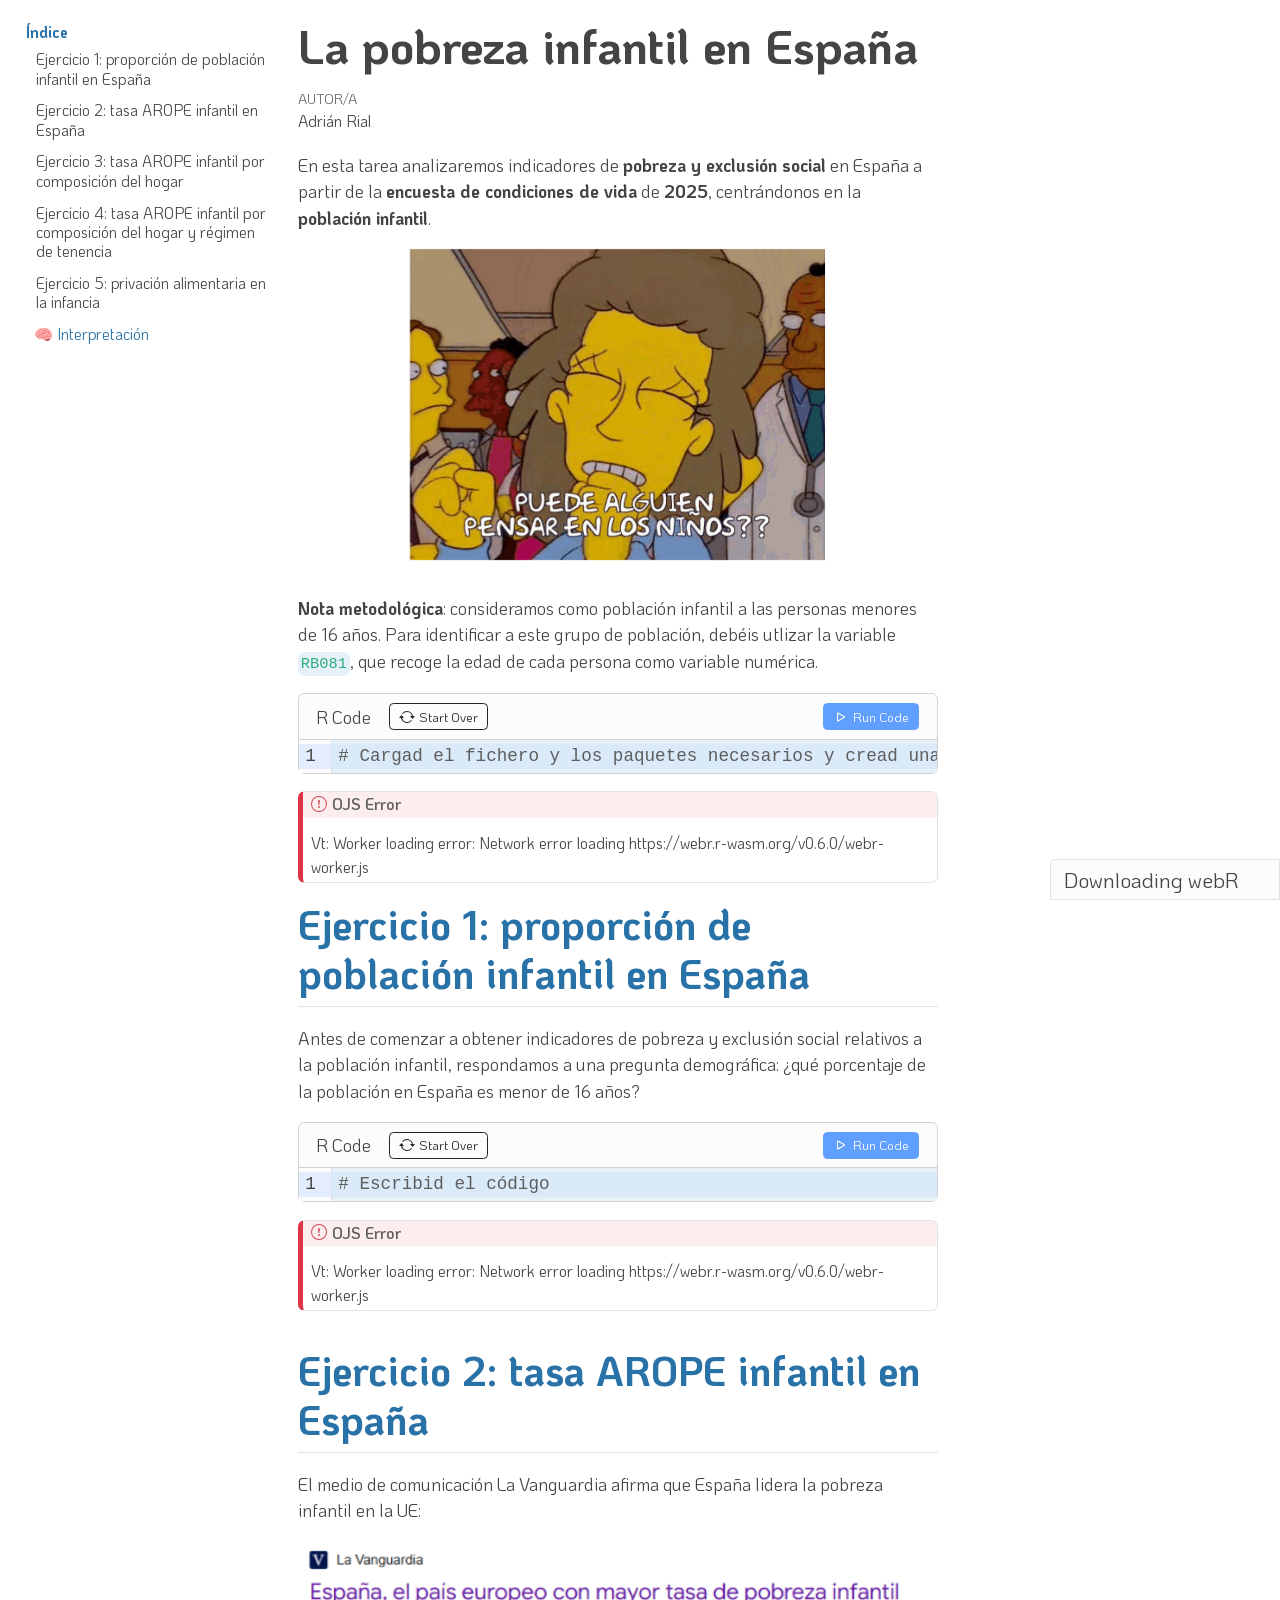
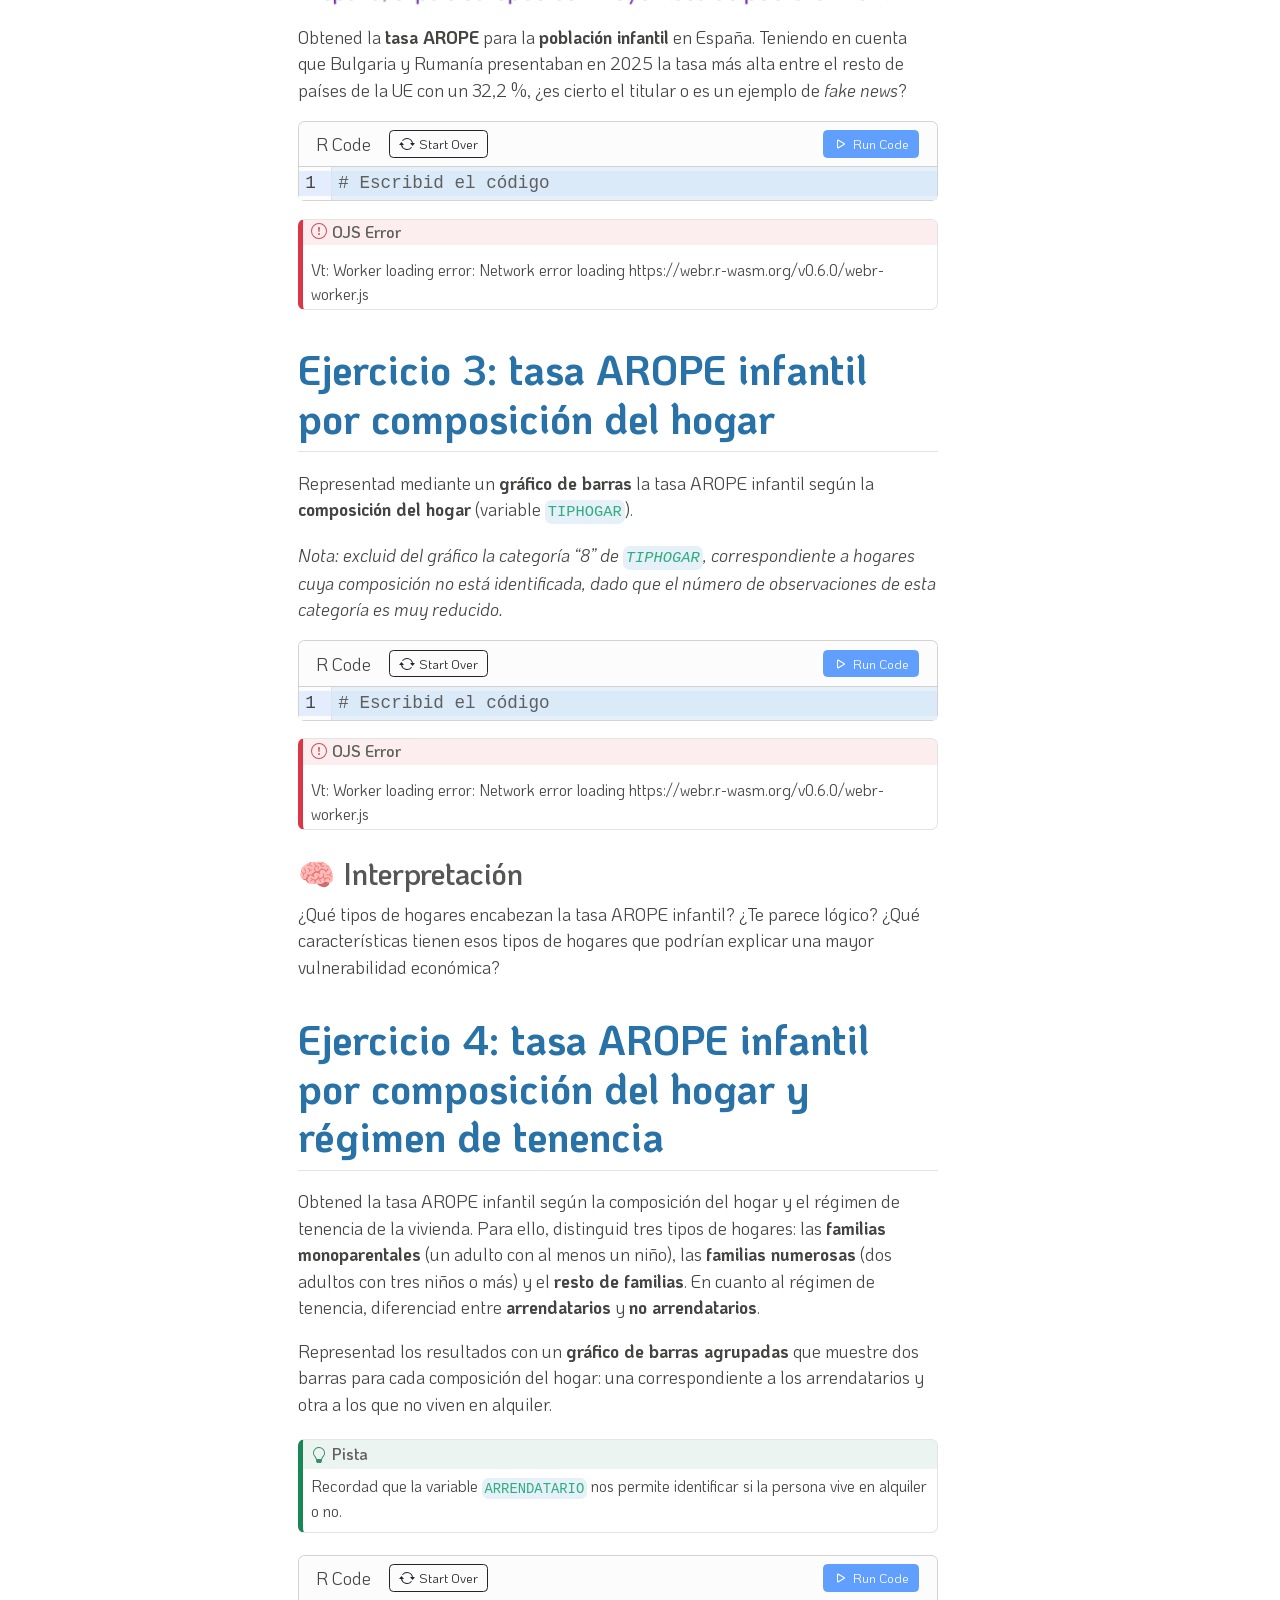
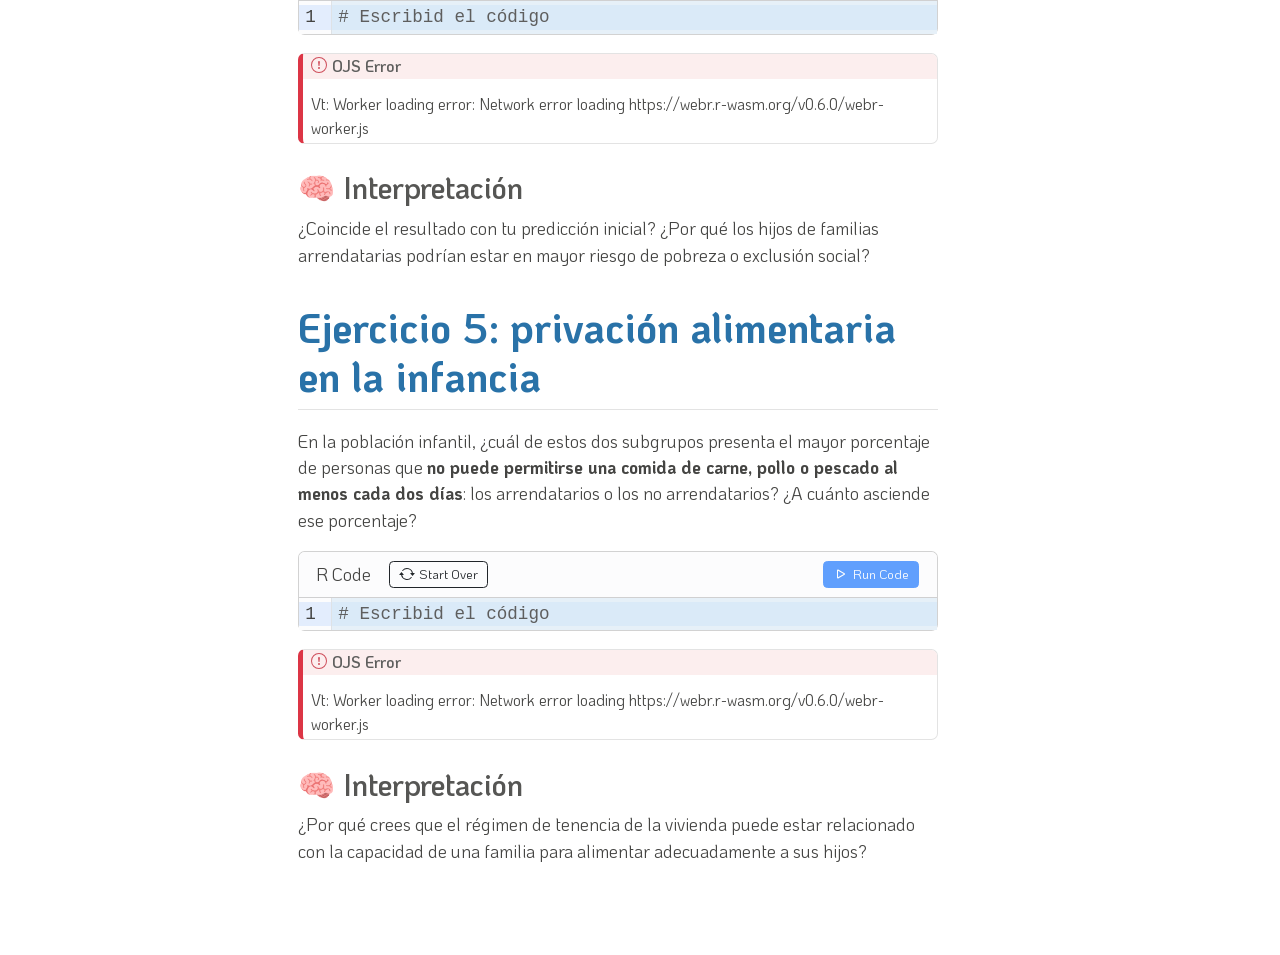
==== pobreza-infantil.html @ ca2f6d18 "Add files via upload" ====
<!DOCTYPE html>
<html xmlns="http://www.w3.org/1999/xhtml" lang="es" xml:lang="es"><head>

<meta charset="utf-8">
<meta name="generator" content="quarto-1.11.9">

<meta name="viewport" content="width=device-width, initial-scale=1.0, user-scalable=yes">

<meta name="author" content="Adrián Rial">

<title>La pobreza infantil en España</title>
<style>

span.smallcaps{font-variant: small-caps;}
div.columns{display: flex; gap: 1.5em;}
div.column{flex: auto;}
@media screen {
div.columns{gap: min(4vw, 1.5em);}
div.column{overflow-x: auto;}
}
div.hanging-indent{margin-left: 1.5em; text-indent: -1.5em;}
ul.task-list{list-style: none;}
ul.task-list li input[type="checkbox"] {
width: 0.8em;
margin: 0 0.8em 0.2em -1em;  vertical-align: middle;
}
</style>


<script>/*!
 * clipboard.js v2.0.11
 * https://clipboardjs.com/
 *
 * Licensed MIT © Zeno Rocha
 */
!function(t,e){"object"==typeof exports&&"object"==typeof module?module.exports=e():"function"==typeof define&&define.amd?define([],e):"object"==typeof exports?exports.ClipboardJS=e():t.ClipboardJS=e()}(this,function(){return n={686:function(t,e,n){"use strict";n.d(e,{default:function(){return b}});var e=n(279),i=n.n(e),e=n(370),u=n.n(e),e=n(817),r=n.n(e);function c(t){try{return document.execCommand(t)}catch(t){return}}var a=function(t){t=r()(t);return c("cut"),t};function o(t,e){var n,o,t=(n=t,o="rtl"===document.documentElement.getAttribute("dir"),(t=document.createElement("textarea")).style.fontSize="12pt",t.style.border="0",t.style.padding="0",t.style.margin="0",t.style.position="absolute",t.style[o?"right":"left"]="-9999px",o=window.pageYOffset||document.documentElement.scrollTop,t.style.top="".concat(o,"px"),t.setAttribute("readonly",""),t.value=n,t);return e.container.appendChild(t),e=r()(t),c("copy"),t.remove(),e}var f=function(t){var e=1<arguments.length&&void 0!==arguments[1]?arguments[1]:{container:document.body},n="";return"string"==typeof t?n=o(t,e):t instanceof HTMLInputElement&&!["text","search","url","tel","password"].includes(null==t?void 0:t.type)?n=o(t.value,e):(n=r()(t),c("copy")),n};function l(t){return(l="function"==typeof Symbol&&"symbol"==typeof Symbol.iterator?function(t){return typeof t}:function(t){return t&&"function"==typeof Symbol&&t.constructor===Symbol&&t!==Symbol.prototype?"symbol":typeof t})(t)}var s=function(){var t=0<arguments.length&&void 0!==arguments[0]?arguments[0]:{},e=t.action,n=void 0===e?"copy":e,o=t.container,e=t.target,t=t.text;if("copy"!==n&&"cut"!==n)throw new Error('Invalid "action" value, use either "copy" or "cut"');if(void 0!==e){if(!e||"object"!==l(e)||1!==e.nodeType)throw new Error('Invalid "target" value, use a valid Element');if("copy"===n&&e.hasAttribute("disabled"))throw new Error('Invalid "target" attribute. Please use "readonly" instead of "disabled" attribute');if("cut"===n&&(e.hasAttribute("readonly")||e.hasAttribute("disabled")))throw new Error('Invalid "target" attribute. You can\'t cut text from elements with "readonly" or "disabled" attributes')}return t?f(t,{container:o}):e?"cut"===n?a(e):f(e,{container:o}):void 0};function p(t){return(p="function"==typeof Symbol&&"symbol"==typeof Symbol.iterator?function(t){return typeof t}:function(t){return t&&"function"==typeof Symbol&&t.constructor===Symbol&&t!==Symbol.prototype?"symbol":typeof t})(t)}function d(t,e){for(var n=0;n<e.length;n++){var o=e[n];o.enumerable=o.enumerable||!1,o.configurable=!0,"value"in o&&(o.writable=!0),Object.defineProperty(t,o.key,o)}}function y(t,e){return(y=Object.setPrototypeOf||function(t,e){return t.__proto__=e,t})(t,e)}function h(n){var o=function(){if("undefined"==typeof Reflect||!Reflect.construct)return!1;if(Reflect.construct.sham)return!1;if("function"==typeof Proxy)return!0;try{return Date.prototype.toString.call(Reflect.construct(Date,[],function(){})),!0}catch(t){return!1}}();return function(){var t,e=v(n);return t=o?(t=v(this).constructor,Reflect.construct(e,arguments,t)):e.apply(this,arguments),e=this,!(t=t)||"object"!==p(t)&&"function"!=typeof t?function(t){if(void 0!==t)return t;throw new ReferenceError("this hasn't been initialised - super() hasn't been called")}(e):t}}function v(t){return(v=Object.setPrototypeOf?Object.getPrototypeOf:function(t){return t.__proto__||Object.getPrototypeOf(t)})(t)}function m(t,e){t="data-clipboard-".concat(t);if(e.hasAttribute(t))return e.getAttribute(t)}var b=function(){!function(t,e){if("function"!=typeof e&&null!==e)throw new TypeError("Super expression must either be null or a function");t.prototype=Object.create(e&&e.prototype,{constructor:{value:t,writable:!0,configurable:!0}}),e&&y(t,e)}(r,i());var t,e,n,o=h(r);function r(t,e){var n;return function(t){if(!(t instanceof r))throw new TypeError("Cannot call a class as a function")}(this),(n=o.call(this)).resolveOptions(e),n.listenClick(t),n}return t=r,n=[{key:"copy",value:function(t){var e=1<arguments.length&&void 0!==arguments[1]?arguments[1]:{container:document.body};return f(t,e)}},{key:"cut",value:function(t){return a(t)}},{key:"isSupported",value:function(){var t=0<arguments.length&&void 0!==arguments[0]?arguments[0]:["copy","cut"],t="string"==typeof t?[t]:t,e=!!document.queryCommandSupported;return t.forEach(function(t){e=e&&!!document.queryCommandSupported(t)}),e}}],(e=[{key:"resolveOptions",value:function(){var t=0<arguments.length&&void 0!==arguments[0]?arguments[0]:{};this.action="function"==typeof t.action?t.action:this.defaultAction,this.target="function"==typeof t.target?t.target:this.defaultTarget,this.text="function"==typeof t.text?t.text:this.defaultText,this.container="object"===p(t.container)?t.container:document.body}},{key:"listenClick",value:function(t){var e=this;this.listener=u()(t,"click",function(t){return e.onClick(t)})}},{key:"onClick",value:function(t){var e=t.delegateTarget||t.currentTarget,n=this.action(e)||"copy",t=s({action:n,container:this.container,target:this.target(e),text:this.text(e)});this.emit(t?"success":"error",{action:n,text:t,trigger:e,clearSelection:function(){e&&e.focus(),window.getSelection().removeAllRanges()}})}},{key:"defaultAction",value:function(t){return m("action",t)}},{key:"defaultTarget",value:function(t){t=m("target",t);if(t)return document.querySelector(t)}},{key:"defaultText",value:function(t){return m("text",t)}},{key:"destroy",value:function(){this.listener.destroy()}}])&&d(t.prototype,e),n&&d(t,n),r}()},828:function(t){var e;"undefined"==typeof Element||Element.prototype.matches||((e=Element.prototype).matches=e.matchesSelector||e.mozMatchesSelector||e.msMatchesSelector||e.oMatchesSelector||e.webkitMatchesSelector),t.exports=function(t,e){for(;t&&9!==t.nodeType;){if("function"==typeof t.matches&&t.matches(e))return t;t=t.parentNode}}},438:function(t,e,n){var u=n(828);function i(t,e,n,o,r){var i=function(e,n,t,o){return function(t){t.delegateTarget=u(t.target,n),t.delegateTarget&&o.call(e,t)}}.apply(this,arguments);return t.addEventListener(n,i,r),{destroy:function(){t.removeEventListener(n,i,r)}}}t.exports=function(t,e,n,o,r){return"function"==typeof t.addEventListener?i.apply(null,arguments):"function"==typeof n?i.bind(null,document).apply(null,arguments):("string"==typeof t&&(t=document.querySelectorAll(t)),Array.prototype.map.call(t,function(t){return i(t,e,n,o,r)}))}},879:function(t,n){n.node=function(t){return void 0!==t&&t instanceof HTMLElement&&1===t.nodeType},n.nodeList=function(t){var e=Object.prototype.toString.call(t);return void 0!==t&&("[object NodeList]"===e||"[object HTMLCollection]"===e)&&"length"in t&&(0===t.length||n.node(t[0]))},n.string=function(t){return"string"==typeof t||t instanceof String},n.fn=function(t){return"[object Function]"===Object.prototype.toString.call(t)}},370:function(t,e,n){var f=n(879),l=n(438);t.exports=function(t,e,n){if(!t&&!e&&!n)throw new Error("Missing required arguments");if(!f.string(e))throw new TypeError("Second argument must be a String");if(!f.fn(n))throw new TypeError("Third argument must be a Function");if(f.node(t))return c=e,a=n,(u=t).addEventListener(c,a),{destroy:function(){u.removeEventListener(c,a)}};if(f.nodeList(t))return o=t,r=e,i=n,Array.prototype.forEach.call(o,function(t){t.addEventListener(r,i)}),{destroy:function(){Array.prototype.forEach.call(o,function(t){t.removeEventListener(r,i)})}};if(f.string(t))return t=t,e=e,n=n,l(document.body,t,e,n);throw new TypeError("First argument must be a String, HTMLElement, HTMLCollection, or NodeList");var o,r,i,u,c,a}},817:function(t){t.exports=function(t){var e,n="SELECT"===t.nodeName?(t.focus(),t.value):"INPUT"===t.nodeName||"TEXTAREA"===t.nodeName?((e=t.hasAttribute("readonly"))||t.setAttribute("readonly",""),t.select(),t.setSelectionRange(0,t.value.length),e||t.removeAttribute("readonly"),t.value):(t.hasAttribute("contenteditable")&&t.focus(),n=window.getSelection(),(e=document.createRange()).selectNodeContents(t),n.removeAllRanges(),n.addRange(e),n.toString());return n}},279:function(t){function e(){}e.prototype={on:function(t,e,n){var o=this.e||(this.e={});return(o[t]||(o[t]=[])).push({fn:e,ctx:n}),this},once:function(t,e,n){var o=this;function r(){o.off(t,r),e.apply(n,arguments)}return r._=e,this.on(t,r,n)},emit:function(t){for(var e=[].slice.call(arguments,1),n=((this.e||(this.e={}))[t]||[]).slice(),o=0,r=n.length;o<r;o++)n[o].fn.apply(n[o].ctx,e);return this},off:function(t,e){var n=this.e||(this.e={}),o=n[t],r=[];if(o&&e)for(var i=0,u=o.length;i<u;i++)o[i].fn!==e&&o[i].fn._!==e&&r.push(o[i]);return r.length?n[t]=r:delete n[t],this}},t.exports=e,t.exports.TinyEmitter=e}},r={},o.n=function(t){var e=t&&t.__esModule?function(){return t.default}:function(){return t};return o.d(e,{a:e}),e},o.d=function(t,e){for(var n in e)o.o(e,n)&&!o.o(t,n)&&Object.defineProperty(t,n,{enumerable:!0,get:e[n]})},o.o=function(t,e){return Object.prototype.hasOwnProperty.call(t,e)},o(686).default;function o(t){if(r[t])return r[t].exports;var e=r[t]={exports:{}};return n[t](e,e.exports,o),e.exports}var n,r});</script>
<script src="[data-uri]" type="module"></script>
<script src="[data-uri]" type="module"></script>
<script src="[data-uri]" type="module"></script>
<script>/**
 * @popperjs/core v2.11.7 - MIT License
 */

!function(e,t){"object"==typeof exports&&"undefined"!=typeof module?t(exports):"function"==typeof define&&define.amd?define(["exports"],t):t((e="undefined"!=typeof globalThis?globalThis:e||self).Popper={})}(this,(function(e){"use strict";function t(e){if(null==e)return window;if("[object Window]"!==e.toString()){var t=e.ownerDocument;return t&&t.defaultView||window}return e}function n(e){return e instanceof t(e).Element||e instanceof Element}function r(e){return e instanceof t(e).HTMLElement||e instanceof HTMLElement}function o(e){return"undefined"!=typeof ShadowRoot&&(e instanceof t(e).ShadowRoot||e instanceof ShadowRoot)}var i=Math.max,a=Math.min,s=Math.round;function f(){var e=navigator.userAgentData;return null!=e&&e.brands&&Array.isArray(e.brands)?e.brands.map((function(e){return e.brand+"/"+e.version})).join(" "):navigator.userAgent}function c(){return!/^((?!chrome|android).)*safari/i.test(f())}function p(e,o,i){void 0===o&&(o=!1),void 0===i&&(i=!1);var a=e.getBoundingClientRect(),f=1,p=1;o&&r(e)&&(f=e.offsetWidth>0&&s(a.width)/e.offsetWidth||1,p=e.offsetHeight>0&&s(a.height)/e.offsetHeight||1);var u=(n(e)?t(e):window).visualViewport,l=!c()&&i,d=(a.left+(l&&u?u.offsetLeft:0))/f,h=(a.top+(l&&u?u.offsetTop:0))/p,m=a.width/f,v=a.height/p;return{width:m,height:v,top:h,right:d+m,bottom:h+v,left:d,x:d,y:h}}function u(e){var n=t(e);return{scrollLeft:n.pageXOffset,scrollTop:n.pageYOffset}}function l(e){return e?(e.nodeName||"").toLowerCase():null}function d(e){return((n(e)?e.ownerDocument:e.document)||window.document).documentElement}function h(e){return p(d(e)).left+u(e).scrollLeft}function m(e){return t(e).getComputedStyle(e)}function v(e){var t=m(e),n=t.overflow,r=t.overflowX,o=t.overflowY;return/auto|scroll|overlay|hidden/.test(n+o+r)}function y(e,n,o){void 0===o&&(o=!1);var i,a,f=r(n),c=r(n)&&function(e){var t=e.getBoundingClientRect(),n=s(t.width)/e.offsetWidth||1,r=s(t.height)/e.offsetHeight||1;return 1!==n||1!==r}(n),m=d(n),y=p(e,c,o),g={scrollLeft:0,scrollTop:0},b={x:0,y:0};return(f||!f&&!o)&&(("body"!==l(n)||v(m))&&(g=(i=n)!==t(i)&&r(i)?{scrollLeft:(a=i).scrollLeft,scrollTop:a.scrollTop}:u(i)),r(n)?((b=p(n,!0)).x+=n.clientLeft,b.y+=n.clientTop):m&&(b.x=h(m))),{x:y.left+g.scrollLeft-b.x,y:y.top+g.scrollTop-b.y,width:y.width,height:y.height}}function g(e){var t=p(e),n=e.offsetWidth,r=e.offsetHeight;return Math.abs(t.width-n)<=1&&(n=t.width),Math.abs(t.height-r)<=1&&(r=t.height),{x:e.offsetLeft,y:e.offsetTop,width:n,height:r}}function b(e){return"html"===l(e)?e:e.assignedSlot||e.parentNode||(o(e)?e.host:null)||d(e)}function x(e){return["html","body","#document"].indexOf(l(e))>=0?e.ownerDocument.body:r(e)&&v(e)?e:x(b(e))}function w(e,n){var r;void 0===n&&(n=[]);var o=x(e),i=o===(null==(r=e.ownerDocument)?void 0:r.body),a=t(o),s=i?[a].concat(a.visualViewport||[],v(o)?o:[]):o,f=n.concat(s);return i?f:f.concat(w(b(s)))}function O(e){return["table","td","th"].indexOf(l(e))>=0}function j(e){return r(e)&&"fixed"!==m(e).position?e.offsetParent:null}function E(e){for(var n=t(e),i=j(e);i&&O(i)&&"static"===m(i).position;)i=j(i);return i&&("html"===l(i)||"body"===l(i)&&"static"===m(i).position)?n:i||function(e){var t=/firefox/i.test(f());if(/Trident/i.test(f())&&r(e)&&"fixed"===m(e).position)return null;var n=b(e);for(o(n)&&(n=n.host);r(n)&&["html","body"].indexOf(l(n))<0;){var i=m(n);if("none"!==i.transform||"none"!==i.perspective||"paint"===i.contain||-1!==["transform","perspective"].indexOf(i.willChange)||t&&"filter"===i.willChange||t&&i.filter&&"none"!==i.filter)return n;n=n.parentNode}return null}(e)||n}var D="top",A="bottom",L="right",P="left",M="auto",k=[D,A,L,P],W="start",B="end",H="viewport",T="popper",R=k.reduce((function(e,t){return e.concat([t+"-"+W,t+"-"+B])}),[]),S=[].concat(k,[M]).reduce((function(e,t){return e.concat([t,t+"-"+W,t+"-"+B])}),[]),V=["beforeRead","read","afterRead","beforeMain","main","afterMain","beforeWrite","write","afterWrite"];function q(e){var t=new Map,n=new Set,r=[];function o(e){n.add(e.name),[].concat(e.requires||[],e.requiresIfExists||[]).forEach((function(e){if(!n.has(e)){var r=t.get(e);r&&o(r)}})),r.push(e)}return e.forEach((function(e){t.set(e.name,e)})),e.forEach((function(e){n.has(e.name)||o(e)})),r}function C(e){return e.split("-")[0]}function N(e,t){var n=t.getRootNode&&t.getRootNode();if(e.contains(t))return!0;if(n&&o(n)){var r=t;do{if(r&&e.isSameNode(r))return!0;r=r.parentNode||r.host}while(r)}return!1}function I(e){return Object.assign({},e,{left:e.x,top:e.y,right:e.x+e.width,bottom:e.y+e.height})}function _(e,r,o){return r===H?I(function(e,n){var r=t(e),o=d(e),i=r.visualViewport,a=o.clientWidth,s=o.clientHeight,f=0,p=0;if(i){a=i.width,s=i.height;var u=c();(u||!u&&"fixed"===n)&&(f=i.offsetLeft,p=i.offsetTop)}return{width:a,height:s,x:f+h(e),y:p}}(e,o)):n(r)?function(e,t){var n=p(e,!1,"fixed"===t);return n.top=n.top+e.clientTop,n.left=n.left+e.clientLeft,n.bottom=n.top+e.clientHeight,n.right=n.left+e.clientWidth,n.width=e.clientWidth,n.height=e.clientHeight,n.x=n.left,n.y=n.top,n}(r,o):I(function(e){var t,n=d(e),r=u(e),o=null==(t=e.ownerDocument)?void 0:t.body,a=i(n.scrollWidth,n.clientWidth,o?o.scrollWidth:0,o?o.clientWidth:0),s=i(n.scrollHeight,n.clientHeight,o?o.scrollHeight:0,o?o.clientHeight:0),f=-r.scrollLeft+h(e),c=-r.scrollTop;return"rtl"===m(o||n).direction&&(f+=i(n.clientWidth,o?o.clientWidth:0)-a),{width:a,height:s,x:f,y:c}}(d(e)))}function F(e,t,o,s){var f="clippingParents"===t?function(e){var t=w(b(e)),o=["absolute","fixed"].indexOf(m(e).position)>=0&&r(e)?E(e):e;return n(o)?t.filter((function(e){return n(e)&&N(e,o)&&"body"!==l(e)})):[]}(e):[].concat(t),c=[].concat(f,[o]),p=c[0],u=c.reduce((function(t,n){var r=_(e,n,s);return t.top=i(r.top,t.top),t.right=a(r.right,t.right),t.bottom=a(r.bottom,t.bottom),t.left=i(r.left,t.left),t}),_(e,p,s));return u.width=u.right-u.left,u.height=u.bottom-u.top,u.x=u.left,u.y=u.top,u}function U(e){return e.split("-")[1]}function z(e){return["top","bottom"].indexOf(e)>=0?"x":"y"}function X(e){var t,n=e.reference,r=e.element,o=e.placement,i=o?C(o):null,a=o?U(o):null,s=n.x+n.width/2-r.width/2,f=n.y+n.height/2-r.height/2;switch(i){case D:t={x:s,y:n.y-r.height};break;case A:t={x:s,y:n.y+n.height};break;case L:t={x:n.x+n.width,y:f};break;case P:t={x:n.x-r.width,y:f};break;default:t={x:n.x,y:n.y}}var c=i?z(i):null;if(null!=c){var p="y"===c?"height":"width";switch(a){case W:t[c]=t[c]-(n[p]/2-r[p]/2);break;case B:t[c]=t[c]+(n[p]/2-r[p]/2)}}return t}function Y(e){return Object.assign({},{top:0,right:0,bottom:0,left:0},e)}function G(e,t){return t.reduce((function(t,n){return t[n]=e,t}),{})}function J(e,t){void 0===t&&(t={});var r=t,o=r.placement,i=void 0===o?e.placement:o,a=r.strategy,s=void 0===a?e.strategy:a,f=r.boundary,c=void 0===f?"clippingParents":f,u=r.rootBoundary,l=void 0===u?H:u,h=r.elementContext,m=void 0===h?T:h,v=r.altBoundary,y=void 0!==v&&v,g=r.padding,b=void 0===g?0:g,x=Y("number"!=typeof b?b:G(b,k)),w=m===T?"reference":T,O=e.rects.popper,j=e.elements[y?w:m],E=F(n(j)?j:j.contextElement||d(e.elements.popper),c,l,s),P=p(e.elements.reference),M=X({reference:P,element:O,strategy:"absolute",placement:i}),W=I(Object.assign({},O,M)),B=m===T?W:P,R={top:E.top-B.top+x.top,bottom:B.bottom-E.bottom+x.bottom,left:E.left-B.left+x.left,right:B.right-E.right+x.right},S=e.modifiersData.offset;if(m===T&&S){var V=S[i];Object.keys(R).forEach((function(e){var t=[L,A].indexOf(e)>=0?1:-1,n=[D,A].indexOf(e)>=0?"y":"x";R[e]+=V[n]*t}))}return R}var K={placement:"bottom",modifiers:[],strategy:"absolute"};function Q(){for(var e=arguments.length,t=new Array(e),n=0;n<e;n++)t[n]=arguments[n];return!t.some((function(e){return!(e&&"function"==typeof e.getBoundingClientRect)}))}function Z(e){void 0===e&&(e={});var t=e,r=t.defaultModifiers,o=void 0===r?[]:r,i=t.defaultOptions,a=void 0===i?K:i;return function(e,t,r){void 0===r&&(r=a);var i,s,f={placement:"bottom",orderedModifiers:[],options:Object.assign({},K,a),modifiersData:{},elements:{reference:e,popper:t},attributes:{},styles:{}},c=[],p=!1,u={state:f,setOptions:function(r){var i="function"==typeof r?r(f.options):r;l(),f.options=Object.assign({},a,f.options,i),f.scrollParents={reference:n(e)?w(e):e.contextElement?w(e.contextElement):[],popper:w(t)};var s,p,d=function(e){var t=q(e);return V.reduce((function(e,n){return e.concat(t.filter((function(e){return e.phase===n})))}),[])}((s=[].concat(o,f.options.modifiers),p=s.reduce((function(e,t){var n=e[t.name];return e[t.name]=n?Object.assign({},n,t,{options:Object.assign({},n.options,t.options),data:Object.assign({},n.data,t.data)}):t,e}),{}),Object.keys(p).map((function(e){return p[e]}))));return f.orderedModifiers=d.filter((function(e){return e.enabled})),f.orderedModifiers.forEach((function(e){var t=e.name,n=e.options,r=void 0===n?{}:n,o=e.effect;if("function"==typeof o){var i=o({state:f,name:t,instance:u,options:r}),a=function(){};c.push(i||a)}})),u.update()},forceUpdate:function(){if(!p){var e=f.elements,t=e.reference,n=e.popper;if(Q(t,n)){f.rects={reference:y(t,E(n),"fixed"===f.options.strategy),popper:g(n)},f.reset=!1,f.placement=f.options.placement,f.orderedModifiers.forEach((function(e){return f.modifiersData[e.name]=Object.assign({},e.data)}));for(var r=0;r<f.orderedModifiers.length;r++)if(!0!==f.reset){var o=f.orderedModifiers[r],i=o.fn,a=o.options,s=void 0===a?{}:a,c=o.name;"function"==typeof i&&(f=i({state:f,options:s,name:c,instance:u})||f)}else f.reset=!1,r=-1}}},update:(i=function(){return new Promise((function(e){u.forceUpdate(),e(f)}))},function(){return s||(s=new Promise((function(e){Promise.resolve().then((function(){s=void 0,e(i())}))}))),s}),destroy:function(){l(),p=!0}};if(!Q(e,t))return u;function l(){c.forEach((function(e){return e()})),c=[]}return u.setOptions(r).then((function(e){!p&&r.onFirstUpdate&&r.onFirstUpdate(e)})),u}}var $={passive:!0};var ee={name:"eventListeners",enabled:!0,phase:"write",fn:function(){},effect:function(e){var n=e.state,r=e.instance,o=e.options,i=o.scroll,a=void 0===i||i,s=o.resize,f=void 0===s||s,c=t(n.elements.popper),p=[].concat(n.scrollParents.reference,n.scrollParents.popper);return a&&p.forEach((function(e){e.addEventListener("scroll",r.update,$)})),f&&c.addEventListener("resize",r.update,$),function(){a&&p.forEach((function(e){e.removeEventListener("scroll",r.update,$)})),f&&c.removeEventListener("resize",r.update,$)}},data:{}};var te={name:"popperOffsets",enabled:!0,phase:"read",fn:function(e){var t=e.state,n=e.name;t.modifiersData[n]=X({reference:t.rects.reference,element:t.rects.popper,strategy:"absolute",placement:t.placement})},data:{}},ne={top:"auto",right:"auto",bottom:"auto",left:"auto"};function re(e){var n,r=e.popper,o=e.popperRect,i=e.placement,a=e.variation,f=e.offsets,c=e.position,p=e.gpuAcceleration,u=e.adaptive,l=e.roundOffsets,h=e.isFixed,v=f.x,y=void 0===v?0:v,g=f.y,b=void 0===g?0:g,x="function"==typeof l?l({x:y,y:b}):{x:y,y:b};y=x.x,b=x.y;var w=f.hasOwnProperty("x"),O=f.hasOwnProperty("y"),j=P,M=D,k=window;if(u){var W=E(r),H="clientHeight",T="clientWidth";if(W===t(r)&&"static"!==m(W=d(r)).position&&"absolute"===c&&(H="scrollHeight",T="scrollWidth"),W=W,i===D||(i===P||i===L)&&a===B)M=A,b-=(h&&W===k&&k.visualViewport?k.visualViewport.height:W[H])-o.height,b*=p?1:-1;if(i===P||(i===D||i===A)&&a===B)j=L,y-=(h&&W===k&&k.visualViewport?k.visualViewport.width:W[T])-o.width,y*=p?1:-1}var R,S=Object.assign({position:c},u&&ne),V=!0===l?function(e,t){var n=e.x,r=e.y,o=t.devicePixelRatio||1;return{x:s(n*o)/o||0,y:s(r*o)/o||0}}({x:y,y:b},t(r)):{x:y,y:b};return y=V.x,b=V.y,p?Object.assign({},S,((R={})[M]=O?"0":"",R[j]=w?"0":"",R.transform=(k.devicePixelRatio||1)<=1?"translate("+y+"px, "+b+"px)":"translate3d("+y+"px, "+b+"px, 0)",R)):Object.assign({},S,((n={})[M]=O?b+"px":"",n[j]=w?y+"px":"",n.transform="",n))}var oe={name:"computeStyles",enabled:!0,phase:"beforeWrite",fn:function(e){var t=e.state,n=e.options,r=n.gpuAcceleration,o=void 0===r||r,i=n.adaptive,a=void 0===i||i,s=n.roundOffsets,f=void 0===s||s,c={placement:C(t.placement),variation:U(t.placement),popper:t.elements.popper,popperRect:t.rects.popper,gpuAcceleration:o,isFixed:"fixed"===t.options.strategy};null!=t.modifiersData.popperOffsets&&(t.styles.popper=Object.assign({},t.styles.popper,re(Object.assign({},c,{offsets:t.modifiersData.popperOffsets,position:t.options.strategy,adaptive:a,roundOffsets:f})))),null!=t.modifiersData.arrow&&(t.styles.arrow=Object.assign({},t.styles.arrow,re(Object.assign({},c,{offsets:t.modifiersData.arrow,position:"absolute",adaptive:!1,roundOffsets:f})))),t.attributes.popper=Object.assign({},t.attributes.popper,{"data-popper-placement":t.placement})},data:{}};var ie={name:"applyStyles",enabled:!0,phase:"write",fn:function(e){var t=e.state;Object.keys(t.elements).forEach((function(e){var n=t.styles[e]||{},o=t.attributes[e]||{},i=t.elements[e];r(i)&&l(i)&&(Object.assign(i.style,n),Object.keys(o).forEach((function(e){var t=o[e];!1===t?i.removeAttribute(e):i.setAttribute(e,!0===t?"":t)})))}))},effect:function(e){var t=e.state,n={popper:{position:t.options.strategy,left:"0",top:"0",margin:"0"},arrow:{position:"absolute"},reference:{}};return Object.assign(t.elements.popper.style,n.popper),t.styles=n,t.elements.arrow&&Object.assign(t.elements.arrow.style,n.arrow),function(){Object.keys(t.elements).forEach((function(e){var o=t.elements[e],i=t.attributes[e]||{},a=Object.keys(t.styles.hasOwnProperty(e)?t.styles[e]:n[e]).reduce((function(e,t){return e[t]="",e}),{});r(o)&&l(o)&&(Object.assign(o.style,a),Object.keys(i).forEach((function(e){o.removeAttribute(e)})))}))}},requires:["computeStyles"]};var ae={name:"offset",enabled:!0,phase:"main",requires:["popperOffsets"],fn:function(e){var t=e.state,n=e.options,r=e.name,o=n.offset,i=void 0===o?[0,0]:o,a=S.reduce((function(e,n){return e[n]=function(e,t,n){var r=C(e),o=[P,D].indexOf(r)>=0?-1:1,i="function"==typeof n?n(Object.assign({},t,{placement:e})):n,a=i[0],s=i[1];return a=a||0,s=(s||0)*o,[P,L].indexOf(r)>=0?{x:s,y:a}:{x:a,y:s}}(n,t.rects,i),e}),{}),s=a[t.placement],f=s.x,c=s.y;null!=t.modifiersData.popperOffsets&&(t.modifiersData.popperOffsets.x+=f,t.modifiersData.popperOffsets.y+=c),t.modifiersData[r]=a}},se={left:"right",right:"left",bottom:"top",top:"bottom"};function fe(e){return e.replace(/left|right|bottom|top/g,(function(e){return se[e]}))}var ce={start:"end",end:"start"};function pe(e){return e.replace(/start|end/g,(function(e){return ce[e]}))}function ue(e,t){void 0===t&&(t={});var n=t,r=n.placement,o=n.boundary,i=n.rootBoundary,a=n.padding,s=n.flipVariations,f=n.allowedAutoPlacements,c=void 0===f?S:f,p=U(r),u=p?s?R:R.filter((function(e){return U(e)===p})):k,l=u.filter((function(e){return c.indexOf(e)>=0}));0===l.length&&(l=u);var d=l.reduce((function(t,n){return t[n]=J(e,{placement:n,boundary:o,rootBoundary:i,padding:a})[C(n)],t}),{});return Object.keys(d).sort((function(e,t){return d[e]-d[t]}))}var le={name:"flip",enabled:!0,phase:"main",fn:function(e){var t=e.state,n=e.options,r=e.name;if(!t.modifiersData[r]._skip){for(var o=n.mainAxis,i=void 0===o||o,a=n.altAxis,s=void 0===a||a,f=n.fallbackPlacements,c=n.padding,p=n.boundary,u=n.rootBoundary,l=n.altBoundary,d=n.flipVariations,h=void 0===d||d,m=n.allowedAutoPlacements,v=t.options.placement,y=C(v),g=f||(y===v||!h?[fe(v)]:function(e){if(C(e)===M)return[];var t=fe(e);return[pe(e),t,pe(t)]}(v)),b=[v].concat(g).reduce((function(e,n){return e.concat(C(n)===M?ue(t,{placement:n,boundary:p,rootBoundary:u,padding:c,flipVariations:h,allowedAutoPlacements:m}):n)}),[]),x=t.rects.reference,w=t.rects.popper,O=new Map,j=!0,E=b[0],k=0;k<b.length;k++){var B=b[k],H=C(B),T=U(B)===W,R=[D,A].indexOf(H)>=0,S=R?"width":"height",V=J(t,{placement:B,boundary:p,rootBoundary:u,altBoundary:l,padding:c}),q=R?T?L:P:T?A:D;x[S]>w[S]&&(q=fe(q));var N=fe(q),I=[];if(i&&I.push(V[H]<=0),s&&I.push(V[q]<=0,V[N]<=0),I.every((function(e){return e}))){E=B,j=!1;break}O.set(B,I)}if(j)for(var _=function(e){var t=b.find((function(t){var n=O.get(t);if(n)return n.slice(0,e).every((function(e){return e}))}));if(t)return E=t,"break"},F=h?3:1;F>0;F--){if("break"===_(F))break}t.placement!==E&&(t.modifiersData[r]._skip=!0,t.placement=E,t.reset=!0)}},requiresIfExists:["offset"],data:{_skip:!1}};function de(e,t,n){return i(e,a(t,n))}var he={name:"preventOverflow",enabled:!0,phase:"main",fn:function(e){var t=e.state,n=e.options,r=e.name,o=n.mainAxis,s=void 0===o||o,f=n.altAxis,c=void 0!==f&&f,p=n.boundary,u=n.rootBoundary,l=n.altBoundary,d=n.padding,h=n.tether,m=void 0===h||h,v=n.tetherOffset,y=void 0===v?0:v,b=J(t,{boundary:p,rootBoundary:u,padding:d,altBoundary:l}),x=C(t.placement),w=U(t.placement),O=!w,j=z(x),M="x"===j?"y":"x",k=t.modifiersData.popperOffsets,B=t.rects.reference,H=t.rects.popper,T="function"==typeof y?y(Object.assign({},t.rects,{placement:t.placement})):y,R="number"==typeof T?{mainAxis:T,altAxis:T}:Object.assign({mainAxis:0,altAxis:0},T),S=t.modifiersData.offset?t.modifiersData.offset[t.placement]:null,V={x:0,y:0};if(k){if(s){var q,N="y"===j?D:P,I="y"===j?A:L,_="y"===j?"height":"width",F=k[j],X=F+b[N],Y=F-b[I],G=m?-H[_]/2:0,K=w===W?B[_]:H[_],Q=w===W?-H[_]:-B[_],Z=t.elements.arrow,$=m&&Z?g(Z):{width:0,height:0},ee=t.modifiersData["arrow#persistent"]?t.modifiersData["arrow#persistent"].padding:{top:0,right:0,bottom:0,left:0},te=ee[N],ne=ee[I],re=de(0,B[_],$[_]),oe=O?B[_]/2-G-re-te-R.mainAxis:K-re-te-R.mainAxis,ie=O?-B[_]/2+G+re+ne+R.mainAxis:Q+re+ne+R.mainAxis,ae=t.elements.arrow&&E(t.elements.arrow),se=ae?"y"===j?ae.clientTop||0:ae.clientLeft||0:0,fe=null!=(q=null==S?void 0:S[j])?q:0,ce=F+ie-fe,pe=de(m?a(X,F+oe-fe-se):X,F,m?i(Y,ce):Y);k[j]=pe,V[j]=pe-F}if(c){var ue,le="x"===j?D:P,he="x"===j?A:L,me=k[M],ve="y"===M?"height":"width",ye=me+b[le],ge=me-b[he],be=-1!==[D,P].indexOf(x),xe=null!=(ue=null==S?void 0:S[M])?ue:0,we=be?ye:me-B[ve]-H[ve]-xe+R.altAxis,Oe=be?me+B[ve]+H[ve]-xe-R.altAxis:ge,je=m&&be?function(e,t,n){var r=de(e,t,n);return r>n?n:r}(we,me,Oe):de(m?we:ye,me,m?Oe:ge);k[M]=je,V[M]=je-me}t.modifiersData[r]=V}},requiresIfExists:["offset"]};var me={name:"arrow",enabled:!0,phase:"main",fn:function(e){var t,n=e.state,r=e.name,o=e.options,i=n.elements.arrow,a=n.modifiersData.popperOffsets,s=C(n.placement),f=z(s),c=[P,L].indexOf(s)>=0?"height":"width";if(i&&a){var p=function(e,t){return Y("number"!=typeof(e="function"==typeof e?e(Object.assign({},t.rects,{placement:t.placement})):e)?e:G(e,k))}(o.padding,n),u=g(i),l="y"===f?D:P,d="y"===f?A:L,h=n.rects.reference[c]+n.rects.reference[f]-a[f]-n.rects.popper[c],m=a[f]-n.rects.reference[f],v=E(i),y=v?"y"===f?v.clientHeight||0:v.clientWidth||0:0,b=h/2-m/2,x=p[l],w=y-u[c]-p[d],O=y/2-u[c]/2+b,j=de(x,O,w),M=f;n.modifiersData[r]=((t={})[M]=j,t.centerOffset=j-O,t)}},effect:function(e){var t=e.state,n=e.options.element,r=void 0===n?"[data-popper-arrow]":n;null!=r&&("string"!=typeof r||(r=t.elements.popper.querySelector(r)))&&N(t.elements.popper,r)&&(t.elements.arrow=r)},requires:["popperOffsets"],requiresIfExists:["preventOverflow"]};function ve(e,t,n){return void 0===n&&(n={x:0,y:0}),{top:e.top-t.height-n.y,right:e.right-t.width+n.x,bottom:e.bottom-t.height+n.y,left:e.left-t.width-n.x}}function ye(e){return[D,L,A,P].some((function(t){return e[t]>=0}))}var ge={name:"hide",enabled:!0,phase:"main",requiresIfExists:["preventOverflow"],fn:function(e){var t=e.state,n=e.name,r=t.rects.reference,o=t.rects.popper,i=t.modifiersData.preventOverflow,a=J(t,{elementContext:"reference"}),s=J(t,{altBoundary:!0}),f=ve(a,r),c=ve(s,o,i),p=ye(f),u=ye(c);t.modifiersData[n]={referenceClippingOffsets:f,popperEscapeOffsets:c,isReferenceHidden:p,hasPopperEscaped:u},t.attributes.popper=Object.assign({},t.attributes.popper,{"data-popper-reference-hidden":p,"data-popper-escaped":u})}},be=Z({defaultModifiers:[ee,te,oe,ie]}),xe=[ee,te,oe,ie,ae,le,he,me,ge],we=Z({defaultModifiers:xe});e.applyStyles=ie,e.arrow=me,e.computeStyles=oe,e.createPopper=we,e.createPopperLite=be,e.defaultModifiers=xe,e.detectOverflow=J,e.eventListeners=ee,e.flip=le,e.hide=ge,e.offset=ae,e.popperGenerator=Z,e.popperOffsets=te,e.preventOverflow=he,Object.defineProperty(e,"__esModule",{value:!0})}));

</script>
<script>!function(e,t){"object"==typeof exports&&"undefined"!=typeof module?module.exports=t(require("@popperjs/core")):"function"==typeof define&&define.amd?define(["@popperjs/core"],t):(e=e||self).tippy=t(e.Popper)}(this,(function(e){"use strict";var t={passive:!0,capture:!0},n=function(){return document.body};function r(e,t,n){if(Array.isArray(e)){var r=e[t];return null==r?Array.isArray(n)?n[t]:n:r}return e}function o(e,t){var n={}.toString.call(e);return 0===n.indexOf("[object")&&n.indexOf(t+"]")>-1}function i(e,t){return"function"==typeof e?e.apply(void 0,t):e}function a(e,t){return 0===t?e:function(r){clearTimeout(n),n=setTimeout((function(){e(r)}),t)};var n}function s(e,t){var n=Object.assign({},e);return t.forEach((function(e){delete n[e]})),n}function u(e){return[].concat(e)}function c(e,t){-1===e.indexOf(t)&&e.push(t)}function p(e){return e.split("-")[0]}function f(e){return[].slice.call(e)}function l(e){return Object.keys(e).reduce((function(t,n){return void 0!==e[n]&&(t[n]=e[n]),t}),{})}function d(){return document.createElement("div")}function v(e){return["Element","Fragment"].some((function(t){return o(e,t)}))}function m(e){return o(e,"MouseEvent")}function g(e){return!(!e||!e._tippy||e._tippy.reference!==e)}function h(e){return v(e)?[e]:function(e){return o(e,"NodeList")}(e)?f(e):Array.isArray(e)?e:f(document.querySelectorAll(e))}function b(e,t){e.forEach((function(e){e&&(e.style.transitionDuration=t+"ms")}))}function y(e,t){e.forEach((function(e){e&&e.setAttribute("data-state",t)}))}function w(e){var t,n=u(e)[0];return null!=n&&null!=(t=n.ownerDocument)&&t.body?n.ownerDocument:document}function E(e,t,n){var r=t+"EventListener";["transitionend","webkitTransitionEnd"].forEach((function(t){e[r](t,n)}))}function O(e,t){for(var n=t;n;){var r;if(e.contains(n))return!0;n=null==n.getRootNode||null==(r=n.getRootNode())?void 0:r.host}return!1}var x={isTouch:!1},C=0;function T(){x.isTouch||(x.isTouch=!0,window.performance&&document.addEventListener("mousemove",A))}function A(){var e=performance.now();e-C<20&&(x.isTouch=!1,document.removeEventListener("mousemove",A)),C=e}function L(){var e=document.activeElement;if(g(e)){var t=e._tippy;e.blur&&!t.state.isVisible&&e.blur()}}var D=!!("undefined"!=typeof window&&"undefined"!=typeof document)&&!!window.msCrypto,R=Object.assign({appendTo:n,aria:{content:"auto",expanded:"auto"},delay:0,duration:[300,250],getReferenceClientRect:null,hideOnClick:!0,ignoreAttributes:!1,interactive:!1,interactiveBorder:2,interactiveDebounce:0,moveTransition:"",offset:[0,10],onAfterUpdate:function(){},onBeforeUpdate:function(){},onCreate:function(){},onDestroy:function(){},onHidden:function(){},onHide:function(){},onMount:function(){},onShow:function(){},onShown:function(){},onTrigger:function(){},onUntrigger:function(){},onClickOutside:function(){},placement:"top",plugins:[],popperOptions:{},render:null,showOnCreate:!1,touch:!0,trigger:"mouseenter focus",triggerTarget:null},{animateFill:!1,followCursor:!1,inlinePositioning:!1,sticky:!1},{allowHTML:!1,animation:"fade",arrow:!0,content:"",inertia:!1,maxWidth:350,role:"tooltip",theme:"",zIndex:9999}),k=Object.keys(R);function P(e){var t=(e.plugins||[]).reduce((function(t,n){var r,o=n.name,i=n.defaultValue;o&&(t[o]=void 0!==e[o]?e[o]:null!=(r=R[o])?r:i);return t}),{});return Object.assign({},e,t)}function j(e,t){var n=Object.assign({},t,{content:i(t.content,[e])},t.ignoreAttributes?{}:function(e,t){return(t?Object.keys(P(Object.assign({},R,{plugins:t}))):k).reduce((function(t,n){var r=(e.getAttribute("data-tippy-"+n)||"").trim();if(!r)return t;if("content"===n)t[n]=r;else try{t[n]=JSON.parse(r)}catch(e){t[n]=r}return t}),{})}(e,t.plugins));return n.aria=Object.assign({},R.aria,n.aria),n.aria={expanded:"auto"===n.aria.expanded?t.interactive:n.aria.expanded,content:"auto"===n.aria.content?t.interactive?null:"describedby":n.aria.content},n}function M(e,t){e.innerHTML=t}function V(e){var t=d();return!0===e?t.className="tippy-arrow":(t.className="tippy-svg-arrow",v(e)?t.appendChild(e):M(t,e)),t}function I(e,t){v(t.content)?(M(e,""),e.appendChild(t.content)):"function"!=typeof t.content&&(t.allowHTML?M(e,t.content):e.textContent=t.content)}function S(e){var t=e.firstElementChild,n=f(t.children);return{box:t,content:n.find((function(e){return e.classList.contains("tippy-content")})),arrow:n.find((function(e){return e.classList.contains("tippy-arrow")||e.classList.contains("tippy-svg-arrow")})),backdrop:n.find((function(e){return e.classList.contains("tippy-backdrop")}))}}function N(e){var t=d(),n=d();n.className="tippy-box",n.setAttribute("data-state","hidden"),n.setAttribute("tabindex","-1");var r=d();function o(n,r){var o=S(t),i=o.box,a=o.content,s=o.arrow;r.theme?i.setAttribute("data-theme",r.theme):i.removeAttribute("data-theme"),"string"==typeof r.animation?i.setAttribute("data-animation",r.animation):i.removeAttribute("data-animation"),r.inertia?i.setAttribute("data-inertia",""):i.removeAttribute("data-inertia"),i.style.maxWidth="number"==typeof r.maxWidth?r.maxWidth+"px":r.maxWidth,r.role?i.setAttribute("role",r.role):i.removeAttribute("role"),n.content===r.content&&n.allowHTML===r.allowHTML||I(a,e.props),r.arrow?s?n.arrow!==r.arrow&&(i.removeChild(s),i.appendChild(V(r.arrow))):i.appendChild(V(r.arrow)):s&&i.removeChild(s)}return r.className="tippy-content",r.setAttribute("data-state","hidden"),I(r,e.props),t.appendChild(n),n.appendChild(r),o(e.props,e.props),{popper:t,onUpdate:o}}N.$$tippy=!0;var B=1,H=[],U=[];function _(o,s){var v,g,h,C,T,A,L,k,M=j(o,Object.assign({},R,P(l(s)))),V=!1,I=!1,N=!1,_=!1,F=[],W=a(we,M.interactiveDebounce),X=B++,Y=(k=M.plugins).filter((function(e,t){return k.indexOf(e)===t})),$={id:X,reference:o,popper:d(),popperInstance:null,props:M,state:{isEnabled:!0,isVisible:!1,isDestroyed:!1,isMounted:!1,isShown:!1},plugins:Y,clearDelayTimeouts:function(){clearTimeout(v),clearTimeout(g),cancelAnimationFrame(h)},setProps:function(e){if($.state.isDestroyed)return;ae("onBeforeUpdate",[$,e]),be();var t=$.props,n=j(o,Object.assign({},t,l(e),{ignoreAttributes:!0}));$.props=n,he(),t.interactiveDebounce!==n.interactiveDebounce&&(ce(),W=a(we,n.interactiveDebounce));t.triggerTarget&&!n.triggerTarget?u(t.triggerTarget).forEach((function(e){e.removeAttribute("aria-expanded")})):n.triggerTarget&&o.removeAttribute("aria-expanded");ue(),ie(),J&&J(t,n);$.popperInstance&&(Ce(),Ae().forEach((function(e){requestAnimationFrame(e._tippy.popperInstance.forceUpdate)})));ae("onAfterUpdate",[$,e])},setContent:function(e){$.setProps({content:e})},show:function(){var e=$.state.isVisible,t=$.state.isDestroyed,o=!$.state.isEnabled,a=x.isTouch&&!$.props.touch,s=r($.props.duration,0,R.duration);if(e||t||o||a)return;if(te().hasAttribute("disabled"))return;if(ae("onShow",[$],!1),!1===$.props.onShow($))return;$.state.isVisible=!0,ee()&&(z.style.visibility="visible");ie(),de(),$.state.isMounted||(z.style.transition="none");if(ee()){var u=re(),p=u.box,f=u.content;b([p,f],0)}A=function(){var e;if($.state.isVisible&&!_){if(_=!0,z.offsetHeight,z.style.transition=$.props.moveTransition,ee()&&$.props.animation){var t=re(),n=t.box,r=t.content;b([n,r],s),y([n,r],"visible")}se(),ue(),c(U,$),null==(e=$.popperInstance)||e.forceUpdate(),ae("onMount",[$]),$.props.animation&&ee()&&function(e,t){me(e,t)}(s,(function(){$.state.isShown=!0,ae("onShown",[$])}))}},function(){var e,t=$.props.appendTo,r=te();e=$.props.interactive&&t===n||"parent"===t?r.parentNode:i(t,[r]);e.contains(z)||e.appendChild(z);$.state.isMounted=!0,Ce()}()},hide:function(){var e=!$.state.isVisible,t=$.state.isDestroyed,n=!$.state.isEnabled,o=r($.props.duration,1,R.duration);if(e||t||n)return;if(ae("onHide",[$],!1),!1===$.props.onHide($))return;$.state.isVisible=!1,$.state.isShown=!1,_=!1,V=!1,ee()&&(z.style.visibility="hidden");if(ce(),ve(),ie(!0),ee()){var i=re(),a=i.box,s=i.content;$.props.animation&&(b([a,s],o),y([a,s],"hidden"))}se(),ue(),$.props.animation?ee()&&function(e,t){me(e,(function(){!$.state.isVisible&&z.parentNode&&z.parentNode.contains(z)&&t()}))}(o,$.unmount):$.unmount()},hideWithInteractivity:function(e){ne().addEventListener("mousemove",W),c(H,W),W(e)},enable:function(){$.state.isEnabled=!0},disable:function(){$.hide(),$.state.isEnabled=!1},unmount:function(){$.state.isVisible&&$.hide();if(!$.state.isMounted)return;Te(),Ae().forEach((function(e){e._tippy.unmount()})),z.parentNode&&z.parentNode.removeChild(z);U=U.filter((function(e){return e!==$})),$.state.isMounted=!1,ae("onHidden",[$])},destroy:function(){if($.state.isDestroyed)return;$.clearDelayTimeouts(),$.unmount(),be(),delete o._tippy,$.state.isDestroyed=!0,ae("onDestroy",[$])}};if(!M.render)return $;var q=M.render($),z=q.popper,J=q.onUpdate;z.setAttribute("data-tippy-root",""),z.id="tippy-"+$.id,$.popper=z,o._tippy=$,z._tippy=$;var G=Y.map((function(e){return e.fn($)})),K=o.hasAttribute("aria-expanded");return he(),ue(),ie(),ae("onCreate",[$]),M.showOnCreate&&Le(),z.addEventListener("mouseenter",(function(){$.props.interactive&&$.state.isVisible&&$.clearDelayTimeouts()})),z.addEventListener("mouseleave",(function(){$.props.interactive&&$.props.trigger.indexOf("mouseenter")>=0&&ne().addEventListener("mousemove",W)})),$;function Q(){var e=$.props.touch;return Array.isArray(e)?e:[e,0]}function Z(){return"hold"===Q()[0]}function ee(){var e;return!(null==(e=$.props.render)||!e.$$tippy)}function te(){return L||o}function ne(){var e=te().parentNode;return e?w(e):document}function re(){return S(z)}function oe(e){return $.state.isMounted&&!$.state.isVisible||x.isTouch||C&&"focus"===C.type?0:r($.props.delay,e?0:1,R.delay)}function ie(e){void 0===e&&(e=!1),z.style.pointerEvents=$.props.interactive&&!e?"":"none",z.style.zIndex=""+$.props.zIndex}function ae(e,t,n){var r;(void 0===n&&(n=!0),G.forEach((function(n){n[e]&&n[e].apply(n,t)})),n)&&(r=$.props)[e].apply(r,t)}function se(){var e=$.props.aria;if(e.content){var t="aria-"+e.content,n=z.id;u($.props.triggerTarget||o).forEach((function(e){var r=e.getAttribute(t);if($.state.isVisible)e.setAttribute(t,r?r+" "+n:n);else{var o=r&&r.replace(n,"").trim();o?e.setAttribute(t,o):e.removeAttribute(t)}}))}}function ue(){!K&&$.props.aria.expanded&&u($.props.triggerTarget||o).forEach((function(e){$.props.interactive?e.setAttribute("aria-expanded",$.state.isVisible&&e===te()?"true":"false"):e.removeAttribute("aria-expanded")}))}function ce(){ne().removeEventListener("mousemove",W),H=H.filter((function(e){return e!==W}))}function pe(e){if(!x.isTouch||!N&&"mousedown"!==e.type){var t=e.composedPath&&e.composedPath()[0]||e.target;if(!$.props.interactive||!O(z,t)){if(u($.props.triggerTarget||o).some((function(e){return O(e,t)}))){if(x.isTouch)return;if($.state.isVisible&&$.props.trigger.indexOf("click")>=0)return}else ae("onClickOutside",[$,e]);!0===$.props.hideOnClick&&($.clearDelayTimeouts(),$.hide(),I=!0,setTimeout((function(){I=!1})),$.state.isMounted||ve())}}}function fe(){N=!0}function le(){N=!1}function de(){var e=ne();e.addEventListener("mousedown",pe,!0),e.addEventListener("touchend",pe,t),e.addEventListener("touchstart",le,t),e.addEventListener("touchmove",fe,t)}function ve(){var e=ne();e.removeEventListener("mousedown",pe,!0),e.removeEventListener("touchend",pe,t),e.removeEventListener("touchstart",le,t),e.removeEventListener("touchmove",fe,t)}function me(e,t){var n=re().box;function r(e){e.target===n&&(E(n,"remove",r),t())}if(0===e)return t();E(n,"remove",T),E(n,"add",r),T=r}function ge(e,t,n){void 0===n&&(n=!1),u($.props.triggerTarget||o).forEach((function(r){r.addEventListener(e,t,n),F.push({node:r,eventType:e,handler:t,options:n})}))}function he(){var e;Z()&&(ge("touchstart",ye,{passive:!0}),ge("touchend",Ee,{passive:!0})),(e=$.props.trigger,e.split(/\s+/).filter(Boolean)).forEach((function(e){if("manual"!==e)switch(ge(e,ye),e){case"mouseenter":ge("mouseleave",Ee);break;case"focus":ge(D?"focusout":"blur",Oe);break;case"focusin":ge("focusout",Oe)}}))}function be(){F.forEach((function(e){var t=e.node,n=e.eventType,r=e.handler,o=e.options;t.removeEventListener(n,r,o)})),F=[]}function ye(e){var t,n=!1;if($.state.isEnabled&&!xe(e)&&!I){var r="focus"===(null==(t=C)?void 0:t.type);C=e,L=e.currentTarget,ue(),!$.state.isVisible&&m(e)&&H.forEach((function(t){return t(e)})),"click"===e.type&&($.props.trigger.indexOf("mouseenter")<0||V)&&!1!==$.props.hideOnClick&&$.state.isVisible?n=!0:Le(e),"click"===e.type&&(V=!n),n&&!r&&De(e)}}function we(e){var t=e.target,n=te().contains(t)||z.contains(t);"mousemove"===e.type&&n||function(e,t){var n=t.clientX,r=t.clientY;return e.every((function(e){var t=e.popperRect,o=e.popperState,i=e.props.interactiveBorder,a=p(o.placement),s=o.modifiersData.offset;if(!s)return!0;var u="bottom"===a?s.top.y:0,c="top"===a?s.bottom.y:0,f="right"===a?s.left.x:0,l="left"===a?s.right.x:0,d=t.top-r+u>i,v=r-t.bottom-c>i,m=t.left-n+f>i,g=n-t.right-l>i;return d||v||m||g}))}(Ae().concat(z).map((function(e){var t,n=null==(t=e._tippy.popperInstance)?void 0:t.state;return n?{popperRect:e.getBoundingClientRect(),popperState:n,props:M}:null})).filter(Boolean),e)&&(ce(),De(e))}function Ee(e){xe(e)||$.props.trigger.indexOf("click")>=0&&V||($.props.interactive?$.hideWithInteractivity(e):De(e))}function Oe(e){$.props.trigger.indexOf("focusin")<0&&e.target!==te()||$.props.interactive&&e.relatedTarget&&z.contains(e.relatedTarget)||De(e)}function xe(e){return!!x.isTouch&&Z()!==e.type.indexOf("touch")>=0}function Ce(){Te();var t=$.props,n=t.popperOptions,r=t.placement,i=t.offset,a=t.getReferenceClientRect,s=t.moveTransition,u=ee()?S(z).arrow:null,c=a?{getBoundingClientRect:a,contextElement:a.contextElement||te()}:o,p=[{name:"offset",options:{offset:i}},{name:"preventOverflow",options:{padding:{top:2,bottom:2,left:5,right:5}}},{name:"flip",options:{padding:5}},{name:"computeStyles",options:{adaptive:!s}},{name:"$$tippy",enabled:!0,phase:"beforeWrite",requires:["computeStyles"],fn:function(e){var t=e.state;if(ee()){var n=re().box;["placement","reference-hidden","escaped"].forEach((function(e){"placement"===e?n.setAttribute("data-placement",t.placement):t.attributes.popper["data-popper-"+e]?n.setAttribute("data-"+e,""):n.removeAttribute("data-"+e)})),t.attributes.popper={}}}}];ee()&&u&&p.push({name:"arrow",options:{element:u,padding:3}}),p.push.apply(p,(null==n?void 0:n.modifiers)||[]),$.popperInstance=e.createPopper(c,z,Object.assign({},n,{placement:r,onFirstUpdate:A,modifiers:p}))}function Te(){$.popperInstance&&($.popperInstance.destroy(),$.popperInstance=null)}function Ae(){return f(z.querySelectorAll("[data-tippy-root]"))}function Le(e){$.clearDelayTimeouts(),e&&ae("onTrigger",[$,e]),de();var t=oe(!0),n=Q(),r=n[0],o=n[1];x.isTouch&&"hold"===r&&o&&(t=o),t?v=setTimeout((function(){$.show()}),t):$.show()}function De(e){if($.clearDelayTimeouts(),ae("onUntrigger",[$,e]),$.state.isVisible){if(!($.props.trigger.indexOf("mouseenter")>=0&&$.props.trigger.indexOf("click")>=0&&["mouseleave","mousemove"].indexOf(e.type)>=0&&V)){var t=oe(!1);t?g=setTimeout((function(){$.state.isVisible&&$.hide()}),t):h=requestAnimationFrame((function(){$.hide()}))}}else ve()}}function F(e,n){void 0===n&&(n={});var r=R.plugins.concat(n.plugins||[]);document.addEventListener("touchstart",T,t),window.addEventListener("blur",L);var o=Object.assign({},n,{plugins:r}),i=h(e).reduce((function(e,t){var n=t&&_(t,o);return n&&e.push(n),e}),[]);return v(e)?i[0]:i}F.defaultProps=R,F.setDefaultProps=function(e){Object.keys(e).forEach((function(t){R[t]=e[t]}))},F.currentInput=x;var W=Object.assign({},e.applyStyles,{effect:function(e){var t=e.state,n={popper:{position:t.options.strategy,left:"0",top:"0",margin:"0"},arrow:{position:"absolute"},reference:{}};Object.assign(t.elements.popper.style,n.popper),t.styles=n,t.elements.arrow&&Object.assign(t.elements.arrow.style,n.arrow)}}),X={mouseover:"mouseenter",focusin:"focus",click:"click"};var Y={name:"animateFill",defaultValue:!1,fn:function(e){var t;if(null==(t=e.props.render)||!t.$$tippy)return{};var n=S(e.popper),r=n.box,o=n.content,i=e.props.animateFill?function(){var e=d();return e.className="tippy-backdrop",y([e],"hidden"),e}():null;return{onCreate:function(){i&&(r.insertBefore(i,r.firstElementChild),r.setAttribute("data-animatefill",""),r.style.overflow="hidden",e.setProps({arrow:!1,animation:"shift-away"}))},onMount:function(){if(i){var e=r.style.transitionDuration,t=Number(e.replace("ms",""));o.style.transitionDelay=Math.round(t/10)+"ms",i.style.transitionDuration=e,y([i],"visible")}},onShow:function(){i&&(i.style.transitionDuration="0ms")},onHide:function(){i&&y([i],"hidden")}}}};var $={clientX:0,clientY:0},q=[];function z(e){var t=e.clientX,n=e.clientY;$={clientX:t,clientY:n}}var J={name:"followCursor",defaultValue:!1,fn:function(e){var t=e.reference,n=w(e.props.triggerTarget||t),r=!1,o=!1,i=!0,a=e.props;function s(){return"initial"===e.props.followCursor&&e.state.isVisible}function u(){n.addEventListener("mousemove",f)}function c(){n.removeEventListener("mousemove",f)}function p(){r=!0,e.setProps({getReferenceClientRect:null}),r=!1}function f(n){var r=!n.target||t.contains(n.target),o=e.props.followCursor,i=n.clientX,a=n.clientY,s=t.getBoundingClientRect(),u=i-s.left,c=a-s.top;!r&&e.props.interactive||e.setProps({getReferenceClientRect:function(){var e=t.getBoundingClientRect(),n=i,r=a;"initial"===o&&(n=e.left+u,r=e.top+c);var s="horizontal"===o?e.top:r,p="vertical"===o?e.right:n,f="horizontal"===o?e.bottom:r,l="vertical"===o?e.left:n;return{width:p-l,height:f-s,top:s,right:p,bottom:f,left:l}}})}function l(){e.props.followCursor&&(q.push({instance:e,doc:n}),function(e){e.addEventListener("mousemove",z)}(n))}function d(){0===(q=q.filter((function(t){return t.instance!==e}))).filter((function(e){return e.doc===n})).length&&function(e){e.removeEventListener("mousemove",z)}(n)}return{onCreate:l,onDestroy:d,onBeforeUpdate:function(){a=e.props},onAfterUpdate:function(t,n){var i=n.followCursor;r||void 0!==i&&a.followCursor!==i&&(d(),i?(l(),!e.state.isMounted||o||s()||u()):(c(),p()))},onMount:function(){e.props.followCursor&&!o&&(i&&(f($),i=!1),s()||u())},onTrigger:function(e,t){m(t)&&($={clientX:t.clientX,clientY:t.clientY}),o="focus"===t.type},onHidden:function(){e.props.followCursor&&(p(),c(),i=!0)}}}};var G={name:"inlinePositioning",defaultValue:!1,fn:function(e){var t,n=e.reference;var r=-1,o=!1,i=[],a={name:"tippyInlinePositioning",enabled:!0,phase:"afterWrite",fn:function(o){var a=o.state;e.props.inlinePositioning&&(-1!==i.indexOf(a.placement)&&(i=[]),t!==a.placement&&-1===i.indexOf(a.placement)&&(i.push(a.placement),e.setProps({getReferenceClientRect:function(){return function(e){return function(e,t,n,r){if(n.length<2||null===e)return t;if(2===n.length&&r>=0&&n[0].left>n[1].right)return n[r]||t;switch(e){case"top":case"bottom":var o=n[0],i=n[n.length-1],a="top"===e,s=o.top,u=i.bottom,c=a?o.left:i.left,p=a?o.right:i.right;return{top:s,bottom:u,left:c,right:p,width:p-c,height:u-s};case"left":case"right":var f=Math.min.apply(Math,n.map((function(e){return e.left}))),l=Math.max.apply(Math,n.map((function(e){return e.right}))),d=n.filter((function(t){return"left"===e?t.left===f:t.right===l})),v=d[0].top,m=d[d.length-1].bottom;return{top:v,bottom:m,left:f,right:l,width:l-f,height:m-v};default:return t}}(p(e),n.getBoundingClientRect(),f(n.getClientRects()),r)}(a.placement)}})),t=a.placement)}};function s(){var t;o||(t=function(e,t){var n;return{popperOptions:Object.assign({},e.popperOptions,{modifiers:[].concat(((null==(n=e.popperOptions)?void 0:n.modifiers)||[]).filter((function(e){return e.name!==t.name})),[t])})}}(e.props,a),o=!0,e.setProps(t),o=!1)}return{onCreate:s,onAfterUpdate:s,onTrigger:function(t,n){if(m(n)){var o=f(e.reference.getClientRects()),i=o.find((function(e){return e.left-2<=n.clientX&&e.right+2>=n.clientX&&e.top-2<=n.clientY&&e.bottom+2>=n.clientY})),a=o.indexOf(i);r=a>-1?a:r}},onHidden:function(){r=-1}}}};var K={name:"sticky",defaultValue:!1,fn:function(e){var t=e.reference,n=e.popper;function r(t){return!0===e.props.sticky||e.props.sticky===t}var o=null,i=null;function a(){var s=r("reference")?(e.popperInstance?e.popperInstance.state.elements.reference:t).getBoundingClientRect():null,u=r("popper")?n.getBoundingClientRect():null;(s&&Q(o,s)||u&&Q(i,u))&&e.popperInstance&&e.popperInstance.update(),o=s,i=u,e.state.isMounted&&requestAnimationFrame(a)}return{onMount:function(){e.props.sticky&&a()}}}};function Q(e,t){return!e||!t||(e.top!==t.top||e.right!==t.right||e.bottom!==t.bottom||e.left!==t.left)}return F.setDefaultProps({plugins:[Y,J,G,K],render:N}),F.createSingleton=function(e,t){var n;void 0===t&&(t={});var r,o=e,i=[],a=[],c=t.overrides,p=[],f=!1;function l(){a=o.map((function(e){return u(e.props.triggerTarget||e.reference)})).reduce((function(e,t){return e.concat(t)}),[])}function v(){i=o.map((function(e){return e.reference}))}function m(e){o.forEach((function(t){e?t.enable():t.disable()}))}function g(e){return o.map((function(t){var n=t.setProps;return t.setProps=function(o){n(o),t.reference===r&&e.setProps(o)},function(){t.setProps=n}}))}function h(e,t){var n=a.indexOf(t);if(t!==r){r=t;var s=(c||[]).concat("content").reduce((function(e,t){return e[t]=o[n].props[t],e}),{});e.setProps(Object.assign({},s,{getReferenceClientRect:"function"==typeof s.getReferenceClientRect?s.getReferenceClientRect:function(){var e;return null==(e=i[n])?void 0:e.getBoundingClientRect()}}))}}m(!1),v(),l();var b={fn:function(){return{onDestroy:function(){m(!0)},onHidden:function(){r=null},onClickOutside:function(e){e.props.showOnCreate&&!f&&(f=!0,r=null)},onShow:function(e){e.props.showOnCreate&&!f&&(f=!0,h(e,i[0]))},onTrigger:function(e,t){h(e,t.currentTarget)}}}},y=F(d(),Object.assign({},s(t,["overrides"]),{plugins:[b].concat(t.plugins||[]),triggerTarget:a,popperOptions:Object.assign({},t.popperOptions,{modifiers:[].concat((null==(n=t.popperOptions)?void 0:n.modifiers)||[],[W])})})),w=y.show;y.show=function(e){if(w(),!r&&null==e)return h(y,i[0]);if(!r||null!=e){if("number"==typeof e)return i[e]&&h(y,i[e]);if(o.indexOf(e)>=0){var t=e.reference;return h(y,t)}return i.indexOf(e)>=0?h(y,e):void 0}},y.showNext=function(){var e=i[0];if(!r)return y.show(0);var t=i.indexOf(r);y.show(i[t+1]||e)},y.showPrevious=function(){var e=i[i.length-1];if(!r)return y.show(e);var t=i.indexOf(r),n=i[t-1]||e;y.show(n)};var E=y.setProps;return y.setProps=function(e){c=e.overrides||c,E(e)},y.setInstances=function(e){m(!0),p.forEach((function(e){return e()})),o=e,m(!1),v(),l(),p=g(y),y.setProps({triggerTarget:a})},p=g(y),y},F.delegate=function(e,n){var r=[],o=[],i=!1,a=n.target,c=s(n,["target"]),p=Object.assign({},c,{trigger:"manual",touch:!1}),f=Object.assign({touch:R.touch},c,{showOnCreate:!0}),l=F(e,p);function d(e){if(e.target&&!i){var t=e.target.closest(a);if(t){var r=t.getAttribute("data-tippy-trigger")||n.trigger||R.trigger;if(!t._tippy&&!("touchstart"===e.type&&"boolean"==typeof f.touch||"touchstart"!==e.type&&r.indexOf(X[e.type])<0)){var s=F(t,f);s&&(o=o.concat(s))}}}}function v(e,t,n,o){void 0===o&&(o=!1),e.addEventListener(t,n,o),r.push({node:e,eventType:t,handler:n,options:o})}return u(l).forEach((function(e){var n=e.destroy,a=e.enable,s=e.disable;e.destroy=function(e){void 0===e&&(e=!0),e&&o.forEach((function(e){e.destroy()})),o=[],r.forEach((function(e){var t=e.node,n=e.eventType,r=e.handler,o=e.options;t.removeEventListener(n,r,o)})),r=[],n()},e.enable=function(){a(),o.forEach((function(e){return e.enable()})),i=!1},e.disable=function(){s(),o.forEach((function(e){return e.disable()})),i=!0},function(e){var n=e.reference;v(n,"touchstart",d,t),v(n,"mouseover",d),v(n,"focusin",d),v(n,"click",d)}(e)})),l},F.hideAll=function(e){var t=void 0===e?{}:e,n=t.exclude,r=t.duration;U.forEach((function(e){var t=!1;if(n&&(t=g(n)?e.reference===n:e.popper===n.popper),!t){var o=e.props.duration;e.setProps({duration:r}),e.hide(),e.state.isDestroyed||e.setProps({duration:o})}}))},F.roundArrow='<svg width="16" height="6" xmlns="http://www.w3.org/2000/svg"><path d="M0 6s1.796-.013 4.67-3.615C5.851.9 6.93.006 8 0c1.07-.006 2.148.887 3.343 2.385C14.233 6.005 16 6 16 6H0z"></svg>',F}));

</script>
<script>// @license magnet:?xt=urn:btih:d3d9a9a6595521f9666a5e94cc830dab83b65699&dn=expat.txt Expat
//
// AnchorJS - v5.0.0 - 2023-01-18
// https://www.bryanbraun.com/anchorjs/
// Copyright (c) 2023 Bryan Braun; Licensed MIT
//
// @license magnet:?xt=urn:btih:d3d9a9a6595521f9666a5e94cc830dab83b65699&dn=expat.txt Expat
!function(A,e){"use strict";"function"==typeof define&&define.amd?define([],e):"object"==typeof module&&module.exports?module.exports=e():(A.AnchorJS=e(),A.anchors=new A.AnchorJS)}(globalThis,function(){"use strict";return function(A){function u(A){A.icon=Object.prototype.hasOwnProperty.call(A,"icon")?A.icon:"",A.visible=Object.prototype.hasOwnProperty.call(A,"visible")?A.visible:"hover",A.placement=Object.prototype.hasOwnProperty.call(A,"placement")?A.placement:"right",A.ariaLabel=Object.prototype.hasOwnProperty.call(A,"ariaLabel")?A.ariaLabel:"Anchor",A.class=Object.prototype.hasOwnProperty.call(A,"class")?A.class:"",A.base=Object.prototype.hasOwnProperty.call(A,"base")?A.base:"",A.truncate=Object.prototype.hasOwnProperty.call(A,"truncate")?Math.floor(A.truncate):64,A.titleText=Object.prototype.hasOwnProperty.call(A,"titleText")?A.titleText:""}function d(A){var e;if("string"==typeof A||A instanceof String)e=[].slice.call(document.querySelectorAll(A));else{if(!(Array.isArray(A)||A instanceof NodeList))throw new TypeError("The selector provided to AnchorJS was invalid.");e=[].slice.call(A)}return e}this.options=A||{},this.elements=[],u(this.options),this.add=function(A){var e,t,o,i,n,s,a,r,l,c,h,p=[];if(u(this.options),0!==(e=d(A=A||"h2, h3, h4, h5, h6")).length){for(null===document.head.querySelector("style.anchorjs")&&((A=document.createElement("style")).className="anchorjs",A.appendChild(document.createTextNode("")),void 0===(h=document.head.querySelector('[rel="stylesheet"],style'))?document.head.appendChild(A):document.head.insertBefore(A,h),A.sheet.insertRule(".anchorjs-link{opacity:0;text-decoration:none;-webkit-font-smoothing:antialiased;-moz-osx-font-smoothing:grayscale}",A.sheet.cssRules.length),A.sheet.insertRule(":hover>.anchorjs-link,.anchorjs-link:focus{opacity:1}",A.sheet.cssRules.length),A.sheet.insertRule("[data-anchorjs-icon]::after{content:attr(data-anchorjs-icon)}",A.sheet.cssRules.length),A.sheet.insertRule('@font-face{font-family:anchorjs-icons;src:url([data-uri]) format("truetype")}',A.sheet.cssRules.length)),h=document.querySelectorAll("[id]"),t=[].map.call(h,function(A){return A.id}),i=0;i<e.length;i++)if(this.hasAnchorJSLink(e[i]))p.push(i);else{if(e[i].hasAttribute("id"))o=e[i].getAttribute("id");else if(e[i].hasAttribute("data-anchor-id"))o=e[i].getAttribute("data-anchor-id");else{for(r=a=this.urlify(e[i].textContent),s=0;n=t.indexOf(r=void 0!==n?a+"-"+s:r),s+=1,-1!==n;);n=void 0,t.push(r),e[i].setAttribute("id",r),o=r}(l=document.createElement("a")).className="anchorjs-link "+this.options.class,l.setAttribute("aria-label",this.options.ariaLabel),l.setAttribute("data-anchorjs-icon",this.options.icon),this.options.titleText&&(l.title=this.options.titleText),c=document.querySelector("base")?window.location.pathname+window.location.search:"",c=this.options.base||c,l.href=c+"#"+o,"always"===this.options.visible&&(l.style.opacity="1"),""===this.options.icon&&(l.style.font="1em/1 anchorjs-icons","left"===this.options.placement)&&(l.style.lineHeight="inherit"),"left"===this.options.placement?(l.style.position="absolute",l.style.marginLeft="-1.25em",l.style.paddingRight=".25em",l.style.paddingLeft=".25em",e[i].insertBefore(l,e[i].firstChild)):(l.style.marginLeft=".1875em",l.style.paddingRight=".1875em",l.style.paddingLeft=".1875em",e[i].appendChild(l))}for(i=0;i<p.length;i++)e.splice(p[i]-i,1);this.elements=this.elements.concat(e)}return this},this.remove=function(A){for(var e,t,o=d(A),i=0;i<o.length;i++)(t=o[i].querySelector(".anchorjs-link"))&&(-1!==(e=this.elements.indexOf(o[i]))&&this.elements.splice(e,1),o[i].removeChild(t));return this},this.removeAll=function(){this.remove(this.elements)},this.urlify=function(A){var e=document.createElement("textarea");return e.innerHTML=A,A=e.value,this.options.truncate||u(this.options),A.trim().replace(/'/gi,"").replace(/[& +$,:;=?@"#{}|^~[`%!'<>\]./()*\\\n\t\b\v\u00A0]/g,"-").replace(/-{2,}/g,"-").substring(0,this.options.truncate).replace(/^-+|-+$/gm,"").toLowerCase()},this.hasAnchorJSLink=function(A){var e=A.firstChild&&-1<(" "+A.firstChild.className+" ").indexOf(" anchorjs-link "),A=A.lastChild&&-1<(" "+A.lastChild.className+" ").indexOf(" anchorjs-link ");return e||A||!1}}});
// @license-end</script>
<style type="text/css">.tippy-box[data-animation=fade][data-state=hidden]{opacity:0}[data-tippy-root]{max-width:calc(100vw - 10px)}.tippy-box{position:relative;background-color:#333;color:#fff;border-radius:4px;font-size:14px;line-height:1.4;white-space:normal;outline:0;transition-property:transform,visibility,opacity}.tippy-box[data-placement^=top]>.tippy-arrow{bottom:0}.tippy-box[data-placement^=top]>.tippy-arrow:before{bottom:-7px;left:0;border-width:8px 8px 0;border-top-color:initial;transform-origin:center top}.tippy-box[data-placement^=bottom]>.tippy-arrow{top:0}.tippy-box[data-placement^=bottom]>.tippy-arrow:before{top:-7px;left:0;border-width:0 8px 8px;border-bottom-color:initial;transform-origin:center bottom}.tippy-box[data-placement^=left]>.tippy-arrow{right:0}.tippy-box[data-placement^=left]>.tippy-arrow:before{border-width:8px 0 8px 8px;border-left-color:initial;right:-7px;transform-origin:center left}.tippy-box[data-placement^=right]>.tippy-arrow{left:0}.tippy-box[data-placement^=right]>.tippy-arrow:before{left:-7px;border-width:8px 8px 8px 0;border-right-color:initial;transform-origin:center right}.tippy-box[data-inertia][data-state=visible]{transition-timing-function:cubic-bezier(.54,1.5,.38,1.11)}.tippy-arrow{width:16px;height:16px;color:#333}.tippy-arrow:before{content:"";position:absolute;border-color:transparent;border-style:solid}.tippy-content{position:relative;padding:5px 9px;z-index:1}</style>
<link href="data:text/css,%0A%3Aroot%20%7B%0A%2D%2Dquarto%2Dhl%2Dot%2Dcolor%3A%20%23003B4F%3B%0A%2D%2Dquarto%2Dhl%2Dat%2Dcolor%3A%20%23657422%3B%0A%2D%2Dquarto%2Dhl%2Dss%2Dcolor%3A%20%2320794D%3B%0A%2D%2Dquarto%2Dhl%2Dan%2Dcolor%3A%20%235E5E5E%3B%0A%2D%2Dquarto%2Dhl%2Dfu%2Dcolor%3A%20%234758AB%3B%0A%2D%2Dquarto%2Dhl%2Dst%2Dcolor%3A%20%2320794D%3B%0A%2D%2Dquarto%2Dhl%2Dcf%2Dcolor%3A%20%23003B4F%3B%0A%2D%2Dquarto%2Dhl%2Dop%2Dcolor%3A%20%235E5E5E%3B%0A%2D%2Dquarto%2Dhl%2Der%2Dcolor%3A%20%23AD0000%3B%0A%2D%2Dquarto%2Dhl%2Dbn%2Dcolor%3A%20%23AD0000%3B%0A%2D%2Dquarto%2Dhl%2Dal%2Dcolor%3A%20%23AD0000%3B%0A%2D%2Dquarto%2Dhl%2Dva%2Dcolor%3A%20%23111111%3B%0A%2D%2Dquarto%2Dhl%2Dbu%2Dcolor%3A%20inherit%3B%0A%2D%2Dquarto%2Dhl%2Dex%2Dcolor%3A%20inherit%3B%0A%2D%2Dquarto%2Dhl%2Dpp%2Dcolor%3A%20%23AD0000%3B%0A%2D%2Dquarto%2Dhl%2Din%2Dcolor%3A%20%235E5E5E%3B%0A%2D%2Dquarto%2Dhl%2Dvs%2Dcolor%3A%20%2320794D%3B%0A%2D%2Dquarto%2Dhl%2Dwa%2Dcolor%3A%20%235E5E5E%3B%0A%2D%2Dquarto%2Dhl%2Ddo%2Dcolor%3A%20%235E5E5E%3B%0A%2D%2Dquarto%2Dhl%2Dim%2Dcolor%3A%20%2300769E%3B%0A%2D%2Dquarto%2Dhl%2Dch%2Dcolor%3A%20%2320794D%3B%0A%2D%2Dquarto%2Dhl%2Ddt%2Dcolor%3A%20%23AD0000%3B%0A%2D%2Dquarto%2Dhl%2Dfl%2Dcolor%3A%20%23AD0000%3B%0A%2D%2Dquarto%2Dhl%2Dco%2Dcolor%3A%20%235E5E5E%3B%0A%2D%2Dquarto%2Dhl%2Dcv%2Dcolor%3A%20%235E5E5E%3B%0A%2D%2Dquarto%2Dhl%2Dcn%2Dcolor%3A%20%238f5902%3B%0A%2D%2Dquarto%2Dhl%2Dsc%2Dcolor%3A%20%235E5E5E%3B%0A%2D%2Dquarto%2Dhl%2Ddv%2Dcolor%3A%20%23AD0000%3B%0A%2D%2Dquarto%2Dhl%2Dkw%2Dcolor%3A%20%23003B4F%3B%0A%7D%0A%0A%3Aroot%20%7B%0A%2D%2Dquarto%2Dfont%2Dmonospace%3A%20%22Spline%20Sans%20Mono%22%2C%20monospace%3B%0A%7D%0A%0Apre%20%3E%20code%2EsourceCode%20%3E%20span%20%7B%0Acolor%3A%20%23003B4F%3B%0A%7D%0Acode%2EsourceCode%20%3E%20span%20%7B%0Acolor%3A%20%23003B4F%3B%0A%7D%0Adiv%2EsourceCode%2C%0Adiv%2EsourceCode%20pre%2EsourceCode%20%7B%0Acolor%3A%20%23003B4F%3B%0A%7D%0A%0Acode%20span%20%7B%0Acolor%3A%20%23003B4F%3B%0A%7D%0A%0Acode%20span%2Eal%20%7B%0Acolor%3A%20%23AD0000%3B%0Afont%2Dstyle%3A%20inherit%3B%0A%7D%0A%0Acode%20span%2Ean%20%7B%0Acolor%3A%20%235E5E5E%3B%0Afont%2Dstyle%3A%20inherit%3B%0A%7D%0A%0Acode%20span%2Eat%20%7B%0Acolor%3A%20%23657422%3B%0Afont%2Dstyle%3A%20inherit%3B%0A%7D%0A%0Acode%20span%2Ebn%20%7B%0Acolor%3A%20%23AD0000%3B%0Afont%2Dstyle%3A%20inherit%3B%0A%7D%0A%0Acode%20span%2Ebu%20%7B%0Afont%2Dstyle%3A%20inherit%3B%0A%7D%0A%0Acode%20span%2Ecf%20%7B%0Acolor%3A%20%23003B4F%3B%0Afont%2Dweight%3A%20bold%3B%0Afont%2Dstyle%3A%20inherit%3B%0A%7D%0A%0Acode%20span%2Ech%20%7B%0Acolor%3A%20%2320794D%3B%0Afont%2Dstyle%3A%20inherit%3B%0A%7D%0A%0Acode%20span%2Ecn%20%7B%0Acolor%3A%20%238f5902%3B%0Afont%2Dstyle%3A%20inherit%3B%0A%7D%0A%0Acode%20span%2Eco%20%7B%0Acolor%3A%20%235E5E5E%3B%0Afont%2Dstyle%3A%20inherit%3B%0A%7D%0A%0Acode%20span%2Ecv%20%7B%0Acolor%3A%20%235E5E5E%3B%0Afont%2Dstyle%3A%20italic%3B%0A%7D%0A%0Acode%20span%2Edo%20%7B%0Acolor%3A%20%235E5E5E%3B%0Afont%2Dstyle%3A%20italic%3B%0A%7D%0A%0Acode%20span%2Edt%20%7B%0Acolor%3A%20%23AD0000%3B%0Afont%2Dstyle%3A%20inherit%3B%0A%7D%0A%0Acode%20span%2Edv%20%7B%0Acolor%3A%20%23AD0000%3B%0Afont%2Dstyle%3A%20inherit%3B%0A%7D%0A%0Acode%20span%2Eer%20%7B%0Acolor%3A%20%23AD0000%3B%0Afont%2Dstyle%3A%20inherit%3B%0A%7D%0A%0Acode%20span%2Eex%20%7B%0Afont%2Dstyle%3A%20inherit%3B%0A%7D%0A%0Acode%20span%2Efl%20%7B%0Acolor%3A%20%23AD0000%3B%0Afont%2Dstyle%3A%20inherit%3B%0A%7D%0A%0Acode%20span%2Efu%20%7B%0Acolor%3A%20%234758AB%3B%0Afont%2Dstyle%3A%20inherit%3B%0A%7D%0A%0Acode%20span%2Eim%20%7B%0Acolor%3A%20%2300769E%3B%0Afont%2Dstyle%3A%20inherit%3B%0A%7D%0A%0Acode%20span%2Ein%20%7B%0Acolor%3A%20%235E5E5E%3B%0Afont%2Dstyle%3A%20inherit%3B%0A%7D%0A%0Acode%20span%2Ekw%20%7B%0Acolor%3A%20%23003B4F%3B%0Afont%2Dweight%3A%20bold%3B%0Afont%2Dstyle%3A%20inherit%3B%0A%7D%0A%0Acode%20span%2Eop%20%7B%0Acolor%3A%20%235E5E5E%3B%0Afont%2Dstyle%3A%20inherit%3B%0A%7D%0A%0Acode%20span%2Eot%20%7B%0Acolor%3A%20%23003B4F%3B%0Afont%2Dstyle%3A%20inherit%3B%0A%7D%0A%0Acode%20span%2Epp%20%7B%0Acolor%3A%20%23AD0000%3B%0Afont%2Dstyle%3A%20inherit%3B%0A%7D%0A%0Acode%20span%2Esc%20%7B%0Acolor%3A%20%235E5E5E%3B%0Afont%2Dstyle%3A%20inherit%3B%0A%7D%0A%0Acode%20span%2Ess%20%7B%0Acolor%3A%20%2320794D%3B%0Afont%2Dstyle%3A%20inherit%3B%0A%7D%0A%0Acode%20span%2Est%20%7B%0Acolor%3A%20%2320794D%3B%0Afont%2Dstyle%3A%20inherit%3B%0A%7D%0A%0Acode%20span%2Eva%20%7B%0Acolor%3A%20%23111111%3B%0Afont%2Dstyle%3A%20inherit%3B%0A%7D%0A%0Acode%20span%2Evs%20%7B%0Acolor%3A%20%2320794D%3B%0Afont%2Dstyle%3A%20inherit%3B%0A%7D%0A%0Acode%20span%2Ewa%20%7B%0Acolor%3A%20%235E5E5E%3B%0Afont%2Dstyle%3A%20italic%3B%0A%7D%0A%2Eprevent%2Dinlining%20%7B%0Acontent%3A%20%22%3C%2F%22%3B%0A%7D%0A%0A" rel="stylesheet" id="quarto-text-highlighting-styles">
<script>/*!
  * Bootstrap v5.3.1 (https://getbootstrap.com/)
  * Copyright 2011-2023 The Bootstrap Authors (https://github.com/twbs/bootstrap/graphs/contributors)
  * Licensed under MIT (https://github.com/twbs/bootstrap/blob/main/LICENSE)
  */
!function(t,e){"object"==typeof exports&&"undefined"!=typeof module?module.exports=e():"function"==typeof define&&define.amd?define(e):(t="undefined"!=typeof globalThis?globalThis:t||self).bootstrap=e()}(this,(function(){"use strict";const t=new Map,e={set(e,i,n){t.has(e)||t.set(e,new Map);const s=t.get(e);s.has(i)||0===s.size?s.set(i,n):console.error(`Bootstrap doesn't allow more than one instance per element. Bound instance: ${Array.from(s.keys())[0]}.`)},get:(e,i)=>t.has(e)&&t.get(e).get(i)||null,remove(e,i){if(!t.has(e))return;const n=t.get(e);n.delete(i),0===n.size&&t.delete(e)}},i="transitionend",n=t=>(t&&window.CSS&&window.CSS.escape&&(t=t.replace(/#([^\s"#']+)/g,((t,e)=>`#${CSS.escape(e)}`))),t),s=t=>{t.dispatchEvent(new Event(i))},o=t=>!(!t||"object"!=typeof t)&&(void 0!==t.jquery&&(t=t[0]),void 0!==t.nodeType),r=t=>o(t)?t.jquery?t[0]:t:"string"==typeof t&&t.length>0?document.querySelector(n(t)):null,a=t=>{if(!o(t)||0===t.getClientRects().length)return!1;const e="visible"===getComputedStyle(t).getPropertyValue("visibility"),i=t.closest("details:not([open])");if(!i)return e;if(i!==t){const e=t.closest("summary");if(e&&e.parentNode!==i)return!1;if(null===e)return!1}return e},l=t=>!t||t.nodeType!==Node.ELEMENT_NODE||!!t.classList.contains("disabled")||(void 0!==t.disabled?t.disabled:t.hasAttribute("disabled")&&"false"!==t.getAttribute("disabled")),c=t=>{if(!document.documentElement.attachShadow)return null;if("function"==typeof t.getRootNode){const e=t.getRootNode();return e instanceof ShadowRoot?e:null}return t instanceof ShadowRoot?t:t.parentNode?c(t.parentNode):null},h=()=>{},d=t=>{t.offsetHeight},u=()=>window.jQuery&&!document.body.hasAttribute("data-bs-no-jquery")?window.jQuery:null,f=[],p=()=>"rtl"===document.documentElement.dir,m=t=>{var e;e=()=>{const e=u();if(e){const i=t.NAME,n=e.fn[i];e.fn[i]=t.jQueryInterface,e.fn[i].Constructor=t,e.fn[i].noConflict=()=>(e.fn[i]=n,t.jQueryInterface)}},"loading"===document.readyState?(f.length||document.addEventListener("DOMContentLoaded",(()=>{for(const t of f)t()})),f.push(e)):e()},g=(t,e=[],i=t)=>"function"==typeof t?t(...e):i,_=(t,e,n=!0)=>{if(!n)return void g(t);const o=(t=>{if(!t)return 0;let{transitionDuration:e,transitionDelay:i}=window.getComputedStyle(t);const n=Number.parseFloat(e),s=Number.parseFloat(i);return n||s?(e=e.split(",")[0],i=i.split(",")[0],1e3*(Number.parseFloat(e)+Number.parseFloat(i))):0})(e)+5;let r=!1;const a=({target:n})=>{n===e&&(r=!0,e.removeEventListener(i,a),g(t))};e.addEventListener(i,a),setTimeout((()=>{r||s(e)}),o)},b=(t,e,i,n)=>{const s=t.length;let o=t.indexOf(e);return-1===o?!i&&n?t[s-1]:t[0]:(o+=i?1:-1,n&&(o=(o+s)%s),t[Math.max(0,Math.min(o,s-1))])},v=/[^.]*(?=\..*)\.|.*/,y=/\..*/,w=/::\d+$/,A={};let E=1;const T={mouseenter:"mouseover",mouseleave:"mouseout"},C=new Set(["click","dblclick","mouseup","mousedown","contextmenu","mousewheel","DOMMouseScroll","mouseover","mouseout","mousemove","selectstart","selectend","keydown","keypress","keyup","orientationchange","touchstart","touchmove","touchend","touchcancel","pointerdown","pointermove","pointerup","pointerleave","pointercancel","gesturestart","gesturechange","gestureend","focus","blur","change","reset","select","submit","focusin","focusout","load","unload","beforeunload","resize","move","DOMContentLoaded","readystatechange","error","abort","scroll"]);function O(t,e){return e&&`${e}::${E++}`||t.uidEvent||E++}function x(t){const e=O(t);return t.uidEvent=e,A[e]=A[e]||{},A[e]}function k(t,e,i=null){return Object.values(t).find((t=>t.callable===e&&t.delegationSelector===i))}function L(t,e,i){const n="string"==typeof e,s=n?i:e||i;let o=I(t);return C.has(o)||(o=t),[n,s,o]}function S(t,e,i,n,s){if("string"!=typeof e||!t)return;let[o,r,a]=L(e,i,n);if(e in T){const t=t=>function(e){if(!e.relatedTarget||e.relatedTarget!==e.delegateTarget&&!e.delegateTarget.contains(e.relatedTarget))return t.call(this,e)};r=t(r)}const l=x(t),c=l[a]||(l[a]={}),h=k(c,r,o?i:null);if(h)return void(h.oneOff=h.oneOff&&s);const d=O(r,e.replace(v,"")),u=o?function(t,e,i){return function n(s){const o=t.querySelectorAll(e);for(let{target:r}=s;r&&r!==this;r=r.parentNode)for(const a of o)if(a===r)return P(s,{delegateTarget:r}),n.oneOff&&N.off(t,s.type,e,i),i.apply(r,[s])}}(t,i,r):function(t,e){return function i(n){return P(n,{delegateTarget:t}),i.oneOff&&N.off(t,n.type,e),e.apply(t,[n])}}(t,r);u.delegationSelector=o?i:null,u.callable=r,u.oneOff=s,u.uidEvent=d,c[d]=u,t.addEventListener(a,u,o)}function D(t,e,i,n,s){const o=k(e[i],n,s);o&&(t.removeEventListener(i,o,Boolean(s)),delete e[i][o.uidEvent])}function $(t,e,i,n){const s=e[i]||{};for(const[o,r]of Object.entries(s))o.includes(n)&&D(t,e,i,r.callable,r.delegationSelector)}function I(t){return t=t.replace(y,""),T[t]||t}const N={on(t,e,i,n){S(t,e,i,n,!1)},one(t,e,i,n){S(t,e,i,n,!0)},off(t,e,i,n){if("string"!=typeof e||!t)return;const[s,o,r]=L(e,i,n),a=r!==e,l=x(t),c=l[r]||{},h=e.startsWith(".");if(void 0===o){if(h)for(const i of Object.keys(l))$(t,l,i,e.slice(1));for(const[i,n]of Object.entries(c)){const s=i.replace(w,"");a&&!e.includes(s)||D(t,l,r,n.callable,n.delegationSelector)}}else{if(!Object.keys(c).length)return;D(t,l,r,o,s?i:null)}},trigger(t,e,i){if("string"!=typeof e||!t)return null;const n=u();let s=null,o=!0,r=!0,a=!1;e!==I(e)&&n&&(s=n.Event(e,i),n(t).trigger(s),o=!s.isPropagationStopped(),r=!s.isImmediatePropagationStopped(),a=s.isDefaultPrevented());const l=P(new Event(e,{bubbles:o,cancelable:!0}),i);return a&&l.preventDefault(),r&&t.dispatchEvent(l),l.defaultPrevented&&s&&s.preventDefault(),l}};function P(t,e={}){for(const[i,n]of Object.entries(e))try{t[i]=n}catch(e){Object.defineProperty(t,i,{configurable:!0,get:()=>n})}return t}function M(t){if("true"===t)return!0;if("false"===t)return!1;if(t===Number(t).toString())return Number(t);if(""===t||"null"===t)return null;if("string"!=typeof t)return t;try{return JSON.parse(decodeURIComponent(t))}catch(e){return t}}function j(t){return t.replace(/[A-Z]/g,(t=>`-${t.toLowerCase()}`))}const F={setDataAttribute(t,e,i){t.setAttribute(`data-bs-${j(e)}`,i)},removeDataAttribute(t,e){t.removeAttribute(`data-bs-${j(e)}`)},getDataAttributes(t){if(!t)return{};const e={},i=Object.keys(t.dataset).filter((t=>t.startsWith("bs")&&!t.startsWith("bsConfig")));for(const n of i){let i=n.replace(/^bs/,"");i=i.charAt(0).toLowerCase()+i.slice(1,i.length),e[i]=M(t.dataset[n])}return e},getDataAttribute:(t,e)=>M(t.getAttribute(`data-bs-${j(e)}`))};class H{static get Default(){return{}}static get DefaultType(){return{}}static get NAME(){throw new Error('You have to implement the static method "NAME", for each component!')}_getConfig(t){return t=this._mergeConfigObj(t),t=this._configAfterMerge(t),this._typeCheckConfig(t),t}_configAfterMerge(t){return t}_mergeConfigObj(t,e){const i=o(e)?F.getDataAttribute(e,"config"):{};return{...this.constructor.Default,..."object"==typeof i?i:{},...o(e)?F.getDataAttributes(e):{},..."object"==typeof t?t:{}}}_typeCheckConfig(t,e=this.constructor.DefaultType){for(const[n,s]of Object.entries(e)){const e=t[n],r=o(e)?"element":null==(i=e)?`${i}`:Object.prototype.toString.call(i).match(/\s([a-z]+)/i)[1].toLowerCase();if(!new RegExp(s).test(r))throw new TypeError(`${this.constructor.NAME.toUpperCase()}: Option "${n}" provided type "${r}" but expected type "${s}".`)}var i}}class W extends H{constructor(t,i){super(),(t=r(t))&&(this._element=t,this._config=this._getConfig(i),e.set(this._element,this.constructor.DATA_KEY,this))}dispose(){e.remove(this._element,this.constructor.DATA_KEY),N.off(this._element,this.constructor.EVENT_KEY);for(const t of Object.getOwnPropertyNames(this))this[t]=null}_queueCallback(t,e,i=!0){_(t,e,i)}_getConfig(t){return t=this._mergeConfigObj(t,this._element),t=this._configAfterMerge(t),this._typeCheckConfig(t),t}static getInstance(t){return e.get(r(t),this.DATA_KEY)}static getOrCreateInstance(t,e={}){return this.getInstance(t)||new this(t,"object"==typeof e?e:null)}static get VERSION(){return"5.3.1"}static get DATA_KEY(){return`bs.${this.NAME}`}static get EVENT_KEY(){return`.${this.DATA_KEY}`}static eventName(t){return`${t}${this.EVENT_KEY}`}}const B=t=>{let e=t.getAttribute("data-bs-target");if(!e||"#"===e){let i=t.getAttribute("href");if(!i||!i.includes("#")&&!i.startsWith("."))return null;i.includes("#")&&!i.startsWith("#")&&(i=`#${i.split("#")[1]}`),e=i&&"#"!==i?i.trim():null}return n(e)},z={find:(t,e=document.documentElement)=>[].concat(...Element.prototype.querySelectorAll.call(e,t)),findOne:(t,e=document.documentElement)=>Element.prototype.querySelector.call(e,t),children:(t,e)=>[].concat(...t.children).filter((t=>t.matches(e))),parents(t,e){const i=[];let n=t.parentNode.closest(e);for(;n;)i.push(n),n=n.parentNode.closest(e);return i},prev(t,e){let i=t.previousElementSibling;for(;i;){if(i.matches(e))return[i];i=i.previousElementSibling}return[]},next(t,e){let i=t.nextElementSibling;for(;i;){if(i.matches(e))return[i];i=i.nextElementSibling}return[]},focusableChildren(t){const e=["a","button","input","textarea","select","details","[tabindex]",'[contenteditable="true"]'].map((t=>`${t}:not([tabindex^="-"])`)).join(",");return this.find(e,t).filter((t=>!l(t)&&a(t)))},getSelectorFromElement(t){const e=B(t);return e&&z.findOne(e)?e:null},getElementFromSelector(t){const e=B(t);return e?z.findOne(e):null},getMultipleElementsFromSelector(t){const e=B(t);return e?z.find(e):[]}},R=(t,e="hide")=>{const i=`click.dismiss${t.EVENT_KEY}`,n=t.NAME;N.on(document,i,`[data-bs-dismiss="${n}"]`,(function(i){if(["A","AREA"].includes(this.tagName)&&i.preventDefault(),l(this))return;const s=z.getElementFromSelector(this)||this.closest(`.${n}`);t.getOrCreateInstance(s)[e]()}))},q=".bs.alert",V=`close${q}`,K=`closed${q}`;class Q extends W{static get NAME(){return"alert"}close(){if(N.trigger(this._element,V).defaultPrevented)return;this._element.classList.remove("show");const t=this._element.classList.contains("fade");this._queueCallback((()=>this._destroyElement()),this._element,t)}_destroyElement(){this._element.remove(),N.trigger(this._element,K),this.dispose()}static jQueryInterface(t){return this.each((function(){const e=Q.getOrCreateInstance(this);if("string"==typeof t){if(void 0===e[t]||t.startsWith("_")||"constructor"===t)throw new TypeError(`No method named "${t}"`);e[t](this)}}))}}R(Q,"close"),m(Q);const X='[data-bs-toggle="button"]';class Y extends W{static get NAME(){return"button"}toggle(){this._element.setAttribute("aria-pressed",this._element.classList.toggle("active"))}static jQueryInterface(t){return this.each((function(){const e=Y.getOrCreateInstance(this);"toggle"===t&&e[t]()}))}}N.on(document,"click.bs.button.data-api",X,(t=>{t.preventDefault();const e=t.target.closest(X);Y.getOrCreateInstance(e).toggle()})),m(Y);const U=".bs.swipe",G=`touchstart${U}`,J=`touchmove${U}`,Z=`touchend${U}`,tt=`pointerdown${U}`,et=`pointerup${U}`,it={endCallback:null,leftCallback:null,rightCallback:null},nt={endCallback:"(function|null)",leftCallback:"(function|null)",rightCallback:"(function|null)"};class st extends H{constructor(t,e){super(),this._element=t,t&&st.isSupported()&&(this._config=this._getConfig(e),this._deltaX=0,this._supportPointerEvents=Boolean(window.PointerEvent),this._initEvents())}static get Default(){return it}static get DefaultType(){return nt}static get NAME(){return"swipe"}dispose(){N.off(this._element,U)}_start(t){this._supportPointerEvents?this._eventIsPointerPenTouch(t)&&(this._deltaX=t.clientX):this._deltaX=t.touches[0].clientX}_end(t){this._eventIsPointerPenTouch(t)&&(this._deltaX=t.clientX-this._deltaX),this._handleSwipe(),g(this._config.endCallback)}_move(t){this._deltaX=t.touches&&t.touches.length>1?0:t.touches[0].clientX-this._deltaX}_handleSwipe(){const t=Math.abs(this._deltaX);if(t<=40)return;const e=t/this._deltaX;this._deltaX=0,e&&g(e>0?this._config.rightCallback:this._config.leftCallback)}_initEvents(){this._supportPointerEvents?(N.on(this._element,tt,(t=>this._start(t))),N.on(this._element,et,(t=>this._end(t))),this._element.classList.add("pointer-event")):(N.on(this._element,G,(t=>this._start(t))),N.on(this._element,J,(t=>this._move(t))),N.on(this._element,Z,(t=>this._end(t))))}_eventIsPointerPenTouch(t){return this._supportPointerEvents&&("pen"===t.pointerType||"touch"===t.pointerType)}static isSupported(){return"ontouchstart"in document.documentElement||navigator.maxTouchPoints>0}}const ot=".bs.carousel",rt=".data-api",at="next",lt="prev",ct="left",ht="right",dt=`slide${ot}`,ut=`slid${ot}`,ft=`keydown${ot}`,pt=`mouseenter${ot}`,mt=`mouseleave${ot}`,gt=`dragstart${ot}`,_t=`load${ot}${rt}`,bt=`click${ot}${rt}`,vt="carousel",yt="active",wt=".active",At=".carousel-item",Et=wt+At,Tt={ArrowLeft:ht,ArrowRight:ct},Ct={interval:5e3,keyboard:!0,pause:"hover",ride:!1,touch:!0,wrap:!0},Ot={interval:"(number|boolean)",keyboard:"boolean",pause:"(string|boolean)",ride:"(boolean|string)",touch:"boolean",wrap:"boolean"};class xt extends W{constructor(t,e){super(t,e),this._interval=null,this._activeElement=null,this._isSliding=!1,this.touchTimeout=null,this._swipeHelper=null,this._indicatorsElement=z.findOne(".carousel-indicators",this._element),this._addEventListeners(),this._config.ride===vt&&this.cycle()}static get Default(){return Ct}static get DefaultType(){return Ot}static get NAME(){return"carousel"}next(){this._slide(at)}nextWhenVisible(){!document.hidden&&a(this._element)&&this.next()}prev(){this._slide(lt)}pause(){this._isSliding&&s(this._element),this._clearInterval()}cycle(){this._clearInterval(),this._updateInterval(),this._interval=setInterval((()=>this.nextWhenVisible()),this._config.interval)}_maybeEnableCycle(){this._config.ride&&(this._isSliding?N.one(this._element,ut,(()=>this.cycle())):this.cycle())}to(t){const e=this._getItems();if(t>e.length-1||t<0)return;if(this._isSliding)return void N.one(this._element,ut,(()=>this.to(t)));const i=this._getItemIndex(this._getActive());if(i===t)return;const n=t>i?at:lt;this._slide(n,e[t])}dispose(){this._swipeHelper&&this._swipeHelper.dispose(),super.dispose()}_configAfterMerge(t){return t.defaultInterval=t.interval,t}_addEventListeners(){this._config.keyboard&&N.on(this._element,ft,(t=>this._keydown(t))),"hover"===this._config.pause&&(N.on(this._element,pt,(()=>this.pause())),N.on(this._element,mt,(()=>this._maybeEnableCycle()))),this._config.touch&&st.isSupported()&&this._addTouchEventListeners()}_addTouchEventListeners(){for(const t of z.find(".carousel-item img",this._element))N.on(t,gt,(t=>t.preventDefault()));const t={leftCallback:()=>this._slide(this._directionToOrder(ct)),rightCallback:()=>this._slide(this._directionToOrder(ht)),endCallback:()=>{"hover"===this._config.pause&&(this.pause(),this.touchTimeout&&clearTimeout(this.touchTimeout),this.touchTimeout=setTimeout((()=>this._maybeEnableCycle()),500+this._config.interval))}};this._swipeHelper=new st(this._element,t)}_keydown(t){if(/input|textarea/i.test(t.target.tagName))return;const e=Tt[t.key];e&&(t.preventDefault(),this._slide(this._directionToOrder(e)))}_getItemIndex(t){return this._getItems().indexOf(t)}_setActiveIndicatorElement(t){if(!this._indicatorsElement)return;const e=z.findOne(wt,this._indicatorsElement);e.classList.remove(yt),e.removeAttribute("aria-current");const i=z.findOne(`[data-bs-slide-to="${t}"]`,this._indicatorsElement);i&&(i.classList.add(yt),i.setAttribute("aria-current","true"))}_updateInterval(){const t=this._activeElement||this._getActive();if(!t)return;const e=Number.parseInt(t.getAttribute("data-bs-interval"),10);this._config.interval=e||this._config.defaultInterval}_slide(t,e=null){if(this._isSliding)return;const i=this._getActive(),n=t===at,s=e||b(this._getItems(),i,n,this._config.wrap);if(s===i)return;const o=this._getItemIndex(s),r=e=>N.trigger(this._element,e,{relatedTarget:s,direction:this._orderToDirection(t),from:this._getItemIndex(i),to:o});if(r(dt).defaultPrevented)return;if(!i||!s)return;const a=Boolean(this._interval);this.pause(),this._isSliding=!0,this._setActiveIndicatorElement(o),this._activeElement=s;const l=n?"carousel-item-start":"carousel-item-end",c=n?"carousel-item-next":"carousel-item-prev";s.classList.add(c),d(s),i.classList.add(l),s.classList.add(l),this._queueCallback((()=>{s.classList.remove(l,c),s.classList.add(yt),i.classList.remove(yt,c,l),this._isSliding=!1,r(ut)}),i,this._isAnimated()),a&&this.cycle()}_isAnimated(){return this._element.classList.contains("slide")}_getActive(){return z.findOne(Et,this._element)}_getItems(){return z.find(At,this._element)}_clearInterval(){this._interval&&(clearInterval(this._interval),this._interval=null)}_directionToOrder(t){return p()?t===ct?lt:at:t===ct?at:lt}_orderToDirection(t){return p()?t===lt?ct:ht:t===lt?ht:ct}static jQueryInterface(t){return this.each((function(){const e=xt.getOrCreateInstance(this,t);if("number"!=typeof t){if("string"==typeof t){if(void 0===e[t]||t.startsWith("_")||"constructor"===t)throw new TypeError(`No method named "${t}"`);e[t]()}}else e.to(t)}))}}N.on(document,bt,"[data-bs-slide], [data-bs-slide-to]",(function(t){const e=z.getElementFromSelector(this);if(!e||!e.classList.contains(vt))return;t.preventDefault();const i=xt.getOrCreateInstance(e),n=this.getAttribute("data-bs-slide-to");return n?(i.to(n),void i._maybeEnableCycle()):"next"===F.getDataAttribute(this,"slide")?(i.next(),void i._maybeEnableCycle()):(i.prev(),void i._maybeEnableCycle())})),N.on(window,_t,(()=>{const t=z.find('[data-bs-ride="carousel"]');for(const e of t)xt.getOrCreateInstance(e)})),m(xt);const kt=".bs.collapse",Lt=`show${kt}`,St=`shown${kt}`,Dt=`hide${kt}`,$t=`hidden${kt}`,It=`click${kt}.data-api`,Nt="show",Pt="collapse",Mt="collapsing",jt=`:scope .${Pt} .${Pt}`,Ft='[data-bs-toggle="collapse"]',Ht={parent:null,toggle:!0},Wt={parent:"(null|element)",toggle:"boolean"};class Bt extends W{constructor(t,e){super(t,e),this._isTransitioning=!1,this._triggerArray=[];const i=z.find(Ft);for(const t of i){const e=z.getSelectorFromElement(t),i=z.find(e).filter((t=>t===this._element));null!==e&&i.length&&this._triggerArray.push(t)}this._initializeChildren(),this._config.parent||this._addAriaAndCollapsedClass(this._triggerArray,this._isShown()),this._config.toggle&&this.toggle()}static get Default(){return Ht}static get DefaultType(){return Wt}static get NAME(){return"collapse"}toggle(){this._isShown()?this.hide():this.show()}show(){if(this._isTransitioning||this._isShown())return;let t=[];if(this._config.parent&&(t=this._getFirstLevelChildren(".collapse.show, .collapse.collapsing").filter((t=>t!==this._element)).map((t=>Bt.getOrCreateInstance(t,{toggle:!1})))),t.length&&t[0]._isTransitioning)return;if(N.trigger(this._element,Lt).defaultPrevented)return;for(const e of t)e.hide();const e=this._getDimension();this._element.classList.remove(Pt),this._element.classList.add(Mt),this._element.style[e]=0,this._addAriaAndCollapsedClass(this._triggerArray,!0),this._isTransitioning=!0;const i=`scroll${e[0].toUpperCase()+e.slice(1)}`;this._queueCallback((()=>{this._isTransitioning=!1,this._element.classList.remove(Mt),this._element.classList.add(Pt,Nt),this._element.style[e]="",N.trigger(this._element,St)}),this._element,!0),this._element.style[e]=`${this._element[i]}px`}hide(){if(this._isTransitioning||!this._isShown())return;if(N.trigger(this._element,Dt).defaultPrevented)return;const t=this._getDimension();this._element.style[t]=`${this._element.getBoundingClientRect()[t]}px`,d(this._element),this._element.classList.add(Mt),this._element.classList.remove(Pt,Nt);for(const t of this._triggerArray){const e=z.getElementFromSelector(t);e&&!this._isShown(e)&&this._addAriaAndCollapsedClass([t],!1)}this._isTransitioning=!0,this._element.style[t]="",this._queueCallback((()=>{this._isTransitioning=!1,this._element.classList.remove(Mt),this._element.classList.add(Pt),N.trigger(this._element,$t)}),this._element,!0)}_isShown(t=this._element){return t.classList.contains(Nt)}_configAfterMerge(t){return t.toggle=Boolean(t.toggle),t.parent=r(t.parent),t}_getDimension(){return this._element.classList.contains("collapse-horizontal")?"width":"height"}_initializeChildren(){if(!this._config.parent)return;const t=this._getFirstLevelChildren(Ft);for(const e of t){const t=z.getElementFromSelector(e);t&&this._addAriaAndCollapsedClass([e],this._isShown(t))}}_getFirstLevelChildren(t){const e=z.find(jt,this._config.parent);return z.find(t,this._config.parent).filter((t=>!e.includes(t)))}_addAriaAndCollapsedClass(t,e){if(t.length)for(const i of t)i.classList.toggle("collapsed",!e),i.setAttribute("aria-expanded",e)}static jQueryInterface(t){const e={};return"string"==typeof t&&/show|hide/.test(t)&&(e.toggle=!1),this.each((function(){const i=Bt.getOrCreateInstance(this,e);if("string"==typeof t){if(void 0===i[t])throw new TypeError(`No method named "${t}"`);i[t]()}}))}}N.on(document,It,Ft,(function(t){("A"===t.target.tagName||t.delegateTarget&&"A"===t.delegateTarget.tagName)&&t.preventDefault();for(const t of z.getMultipleElementsFromSelector(this))Bt.getOrCreateInstance(t,{toggle:!1}).toggle()})),m(Bt);var zt="top",Rt="bottom",qt="right",Vt="left",Kt="auto",Qt=[zt,Rt,qt,Vt],Xt="start",Yt="end",Ut="clippingParents",Gt="viewport",Jt="popper",Zt="reference",te=Qt.reduce((function(t,e){return t.concat([e+"-"+Xt,e+"-"+Yt])}),[]),ee=[].concat(Qt,[Kt]).reduce((function(t,e){return t.concat([e,e+"-"+Xt,e+"-"+Yt])}),[]),ie="beforeRead",ne="read",se="afterRead",oe="beforeMain",re="main",ae="afterMain",le="beforeWrite",ce="write",he="afterWrite",de=[ie,ne,se,oe,re,ae,le,ce,he];function ue(t){return t?(t.nodeName||"").toLowerCase():null}function fe(t){if(null==t)return window;if("[object Window]"!==t.toString()){var e=t.ownerDocument;return e&&e.defaultView||window}return t}function pe(t){return t instanceof fe(t).Element||t instanceof Element}function me(t){return t instanceof fe(t).HTMLElement||t instanceof HTMLElement}function ge(t){return"undefined"!=typeof ShadowRoot&&(t instanceof fe(t).ShadowRoot||t instanceof ShadowRoot)}const _e={name:"applyStyles",enabled:!0,phase:"write",fn:function(t){var e=t.state;Object.keys(e.elements).forEach((function(t){var i=e.styles[t]||{},n=e.attributes[t]||{},s=e.elements[t];me(s)&&ue(s)&&(Object.assign(s.style,i),Object.keys(n).forEach((function(t){var e=n[t];!1===e?s.removeAttribute(t):s.setAttribute(t,!0===e?"":e)})))}))},effect:function(t){var e=t.state,i={popper:{position:e.options.strategy,left:"0",top:"0",margin:"0"},arrow:{position:"absolute"},reference:{}};return Object.assign(e.elements.popper.style,i.popper),e.styles=i,e.elements.arrow&&Object.assign(e.elements.arrow.style,i.arrow),function(){Object.keys(e.elements).forEach((function(t){var n=e.elements[t],s=e.attributes[t]||{},o=Object.keys(e.styles.hasOwnProperty(t)?e.styles[t]:i[t]).reduce((function(t,e){return t[e]="",t}),{});me(n)&&ue(n)&&(Object.assign(n.style,o),Object.keys(s).forEach((function(t){n.removeAttribute(t)})))}))}},requires:["computeStyles"]};function be(t){return t.split("-")[0]}var ve=Math.max,ye=Math.min,we=Math.round;function Ae(){var t=navigator.userAgentData;return null!=t&&t.brands&&Array.isArray(t.brands)?t.brands.map((function(t){return t.brand+"/"+t.version})).join(" "):navigator.userAgent}function Ee(){return!/^((?!chrome|android).)*safari/i.test(Ae())}function Te(t,e,i){void 0===e&&(e=!1),void 0===i&&(i=!1);var n=t.getBoundingClientRect(),s=1,o=1;e&&me(t)&&(s=t.offsetWidth>0&&we(n.width)/t.offsetWidth||1,o=t.offsetHeight>0&&we(n.height)/t.offsetHeight||1);var r=(pe(t)?fe(t):window).visualViewport,a=!Ee()&&i,l=(n.left+(a&&r?r.offsetLeft:0))/s,c=(n.top+(a&&r?r.offsetTop:0))/o,h=n.width/s,d=n.height/o;return{width:h,height:d,top:c,right:l+h,bottom:c+d,left:l,x:l,y:c}}function Ce(t){var e=Te(t),i=t.offsetWidth,n=t.offsetHeight;return Math.abs(e.width-i)<=1&&(i=e.width),Math.abs(e.height-n)<=1&&(n=e.height),{x:t.offsetLeft,y:t.offsetTop,width:i,height:n}}function Oe(t,e){var i=e.getRootNode&&e.getRootNode();if(t.contains(e))return!0;if(i&&ge(i)){var n=e;do{if(n&&t.isSameNode(n))return!0;n=n.parentNode||n.host}while(n)}return!1}function xe(t){return fe(t).getComputedStyle(t)}function ke(t){return["table","td","th"].indexOf(ue(t))>=0}function Le(t){return((pe(t)?t.ownerDocument:t.document)||window.document).documentElement}function Se(t){return"html"===ue(t)?t:t.assignedSlot||t.parentNode||(ge(t)?t.host:null)||Le(t)}function De(t){return me(t)&&"fixed"!==xe(t).position?t.offsetParent:null}function $e(t){for(var e=fe(t),i=De(t);i&&ke(i)&&"static"===xe(i).position;)i=De(i);return i&&("html"===ue(i)||"body"===ue(i)&&"static"===xe(i).position)?e:i||function(t){var e=/firefox/i.test(Ae());if(/Trident/i.test(Ae())&&me(t)&&"fixed"===xe(t).position)return null;var i=Se(t);for(ge(i)&&(i=i.host);me(i)&&["html","body"].indexOf(ue(i))<0;){var n=xe(i);if("none"!==n.transform||"none"!==n.perspective||"paint"===n.contain||-1!==["transform","perspective"].indexOf(n.willChange)||e&&"filter"===n.willChange||e&&n.filter&&"none"!==n.filter)return i;i=i.parentNode}return null}(t)||e}function Ie(t){return["top","bottom"].indexOf(t)>=0?"x":"y"}function Ne(t,e,i){return ve(t,ye(e,i))}function Pe(t){return Object.assign({},{top:0,right:0,bottom:0,left:0},t)}function Me(t,e){return e.reduce((function(e,i){return e[i]=t,e}),{})}const je={name:"arrow",enabled:!0,phase:"main",fn:function(t){var e,i=t.state,n=t.name,s=t.options,o=i.elements.arrow,r=i.modifiersData.popperOffsets,a=be(i.placement),l=Ie(a),c=[Vt,qt].indexOf(a)>=0?"height":"width";if(o&&r){var h=function(t,e){return Pe("number"!=typeof(t="function"==typeof t?t(Object.assign({},e.rects,{placement:e.placement})):t)?t:Me(t,Qt))}(s.padding,i),d=Ce(o),u="y"===l?zt:Vt,f="y"===l?Rt:qt,p=i.rects.reference[c]+i.rects.reference[l]-r[l]-i.rects.popper[c],m=r[l]-i.rects.reference[l],g=$e(o),_=g?"y"===l?g.clientHeight||0:g.clientWidth||0:0,b=p/2-m/2,v=h[u],y=_-d[c]-h[f],w=_/2-d[c]/2+b,A=Ne(v,w,y),E=l;i.modifiersData[n]=((e={})[E]=A,e.centerOffset=A-w,e)}},effect:function(t){var e=t.state,i=t.options.element,n=void 0===i?"[data-popper-arrow]":i;null!=n&&("string"!=typeof n||(n=e.elements.popper.querySelector(n)))&&Oe(e.elements.popper,n)&&(e.elements.arrow=n)},requires:["popperOffsets"],requiresIfExists:["preventOverflow"]};function Fe(t){return t.split("-")[1]}var He={top:"auto",right:"auto",bottom:"auto",left:"auto"};function We(t){var e,i=t.popper,n=t.popperRect,s=t.placement,o=t.variation,r=t.offsets,a=t.position,l=t.gpuAcceleration,c=t.adaptive,h=t.roundOffsets,d=t.isFixed,u=r.x,f=void 0===u?0:u,p=r.y,m=void 0===p?0:p,g="function"==typeof h?h({x:f,y:m}):{x:f,y:m};f=g.x,m=g.y;var _=r.hasOwnProperty("x"),b=r.hasOwnProperty("y"),v=Vt,y=zt,w=window;if(c){var A=$e(i),E="clientHeight",T="clientWidth";A===fe(i)&&"static"!==xe(A=Le(i)).position&&"absolute"===a&&(E="scrollHeight",T="scrollWidth"),(s===zt||(s===Vt||s===qt)&&o===Yt)&&(y=Rt,m-=(d&&A===w&&w.visualViewport?w.visualViewport.height:A[E])-n.height,m*=l?1:-1),s!==Vt&&(s!==zt&&s!==Rt||o!==Yt)||(v=qt,f-=(d&&A===w&&w.visualViewport?w.visualViewport.width:A[T])-n.width,f*=l?1:-1)}var C,O=Object.assign({position:a},c&&He),x=!0===h?function(t,e){var i=t.x,n=t.y,s=e.devicePixelRatio||1;return{x:we(i*s)/s||0,y:we(n*s)/s||0}}({x:f,y:m},fe(i)):{x:f,y:m};return f=x.x,m=x.y,l?Object.assign({},O,((C={})[y]=b?"0":"",C[v]=_?"0":"",C.transform=(w.devicePixelRatio||1)<=1?"translate("+f+"px, "+m+"px)":"translate3d("+f+"px, "+m+"px, 0)",C)):Object.assign({},O,((e={})[y]=b?m+"px":"",e[v]=_?f+"px":"",e.transform="",e))}const Be={name:"computeStyles",enabled:!0,phase:"beforeWrite",fn:function(t){var e=t.state,i=t.options,n=i.gpuAcceleration,s=void 0===n||n,o=i.adaptive,r=void 0===o||o,a=i.roundOffsets,l=void 0===a||a,c={placement:be(e.placement),variation:Fe(e.placement),popper:e.elements.popper,popperRect:e.rects.popper,gpuAcceleration:s,isFixed:"fixed"===e.options.strategy};null!=e.modifiersData.popperOffsets&&(e.styles.popper=Object.assign({},e.styles.popper,We(Object.assign({},c,{offsets:e.modifiersData.popperOffsets,position:e.options.strategy,adaptive:r,roundOffsets:l})))),null!=e.modifiersData.arrow&&(e.styles.arrow=Object.assign({},e.styles.arrow,We(Object.assign({},c,{offsets:e.modifiersData.arrow,position:"absolute",adaptive:!1,roundOffsets:l})))),e.attributes.popper=Object.assign({},e.attributes.popper,{"data-popper-placement":e.placement})},data:{}};var ze={passive:!0};const Re={name:"eventListeners",enabled:!0,phase:"write",fn:function(){},effect:function(t){var e=t.state,i=t.instance,n=t.options,s=n.scroll,o=void 0===s||s,r=n.resize,a=void 0===r||r,l=fe(e.elements.popper),c=[].concat(e.scrollParents.reference,e.scrollParents.popper);return o&&c.forEach((function(t){t.addEventListener("scroll",i.update,ze)})),a&&l.addEventListener("resize",i.update,ze),function(){o&&c.forEach((function(t){t.removeEventListener("scroll",i.update,ze)})),a&&l.removeEventListener("resize",i.update,ze)}},data:{}};var qe={left:"right",right:"left",bottom:"top",top:"bottom"};function Ve(t){return t.replace(/left|right|bottom|top/g,(function(t){return qe[t]}))}var Ke={start:"end",end:"start"};function Qe(t){return t.replace(/start|end/g,(function(t){return Ke[t]}))}function Xe(t){var e=fe(t);return{scrollLeft:e.pageXOffset,scrollTop:e.pageYOffset}}function Ye(t){return Te(Le(t)).left+Xe(t).scrollLeft}function Ue(t){var e=xe(t),i=e.overflow,n=e.overflowX,s=e.overflowY;return/auto|scroll|overlay|hidden/.test(i+s+n)}function Ge(t){return["html","body","#document"].indexOf(ue(t))>=0?t.ownerDocument.body:me(t)&&Ue(t)?t:Ge(Se(t))}function Je(t,e){var i;void 0===e&&(e=[]);var n=Ge(t),s=n===(null==(i=t.ownerDocument)?void 0:i.body),o=fe(n),r=s?[o].concat(o.visualViewport||[],Ue(n)?n:[]):n,a=e.concat(r);return s?a:a.concat(Je(Se(r)))}function Ze(t){return Object.assign({},t,{left:t.x,top:t.y,right:t.x+t.width,bottom:t.y+t.height})}function ti(t,e,i){return e===Gt?Ze(function(t,e){var i=fe(t),n=Le(t),s=i.visualViewport,o=n.clientWidth,r=n.clientHeight,a=0,l=0;if(s){o=s.width,r=s.height;var c=Ee();(c||!c&&"fixed"===e)&&(a=s.offsetLeft,l=s.offsetTop)}return{width:o,height:r,x:a+Ye(t),y:l}}(t,i)):pe(e)?function(t,e){var i=Te(t,!1,"fixed"===e);return i.top=i.top+t.clientTop,i.left=i.left+t.clientLeft,i.bottom=i.top+t.clientHeight,i.right=i.left+t.clientWidth,i.width=t.clientWidth,i.height=t.clientHeight,i.x=i.left,i.y=i.top,i}(e,i):Ze(function(t){var e,i=Le(t),n=Xe(t),s=null==(e=t.ownerDocument)?void 0:e.body,o=ve(i.scrollWidth,i.clientWidth,s?s.scrollWidth:0,s?s.clientWidth:0),r=ve(i.scrollHeight,i.clientHeight,s?s.scrollHeight:0,s?s.clientHeight:0),a=-n.scrollLeft+Ye(t),l=-n.scrollTop;return"rtl"===xe(s||i).direction&&(a+=ve(i.clientWidth,s?s.clientWidth:0)-o),{width:o,height:r,x:a,y:l}}(Le(t)))}function ei(t){var e,i=t.reference,n=t.element,s=t.placement,o=s?be(s):null,r=s?Fe(s):null,a=i.x+i.width/2-n.width/2,l=i.y+i.height/2-n.height/2;switch(o){case zt:e={x:a,y:i.y-n.height};break;case Rt:e={x:a,y:i.y+i.height};break;case qt:e={x:i.x+i.width,y:l};break;case Vt:e={x:i.x-n.width,y:l};break;default:e={x:i.x,y:i.y}}var c=o?Ie(o):null;if(null!=c){var h="y"===c?"height":"width";switch(r){case Xt:e[c]=e[c]-(i[h]/2-n[h]/2);break;case Yt:e[c]=e[c]+(i[h]/2-n[h]/2)}}return e}function ii(t,e){void 0===e&&(e={});var i=e,n=i.placement,s=void 0===n?t.placement:n,o=i.strategy,r=void 0===o?t.strategy:o,a=i.boundary,l=void 0===a?Ut:a,c=i.rootBoundary,h=void 0===c?Gt:c,d=i.elementContext,u=void 0===d?Jt:d,f=i.altBoundary,p=void 0!==f&&f,m=i.padding,g=void 0===m?0:m,_=Pe("number"!=typeof g?g:Me(g,Qt)),b=u===Jt?Zt:Jt,v=t.rects.popper,y=t.elements[p?b:u],w=function(t,e,i,n){var s="clippingParents"===e?function(t){var e=Je(Se(t)),i=["absolute","fixed"].indexOf(xe(t).position)>=0&&me(t)?$e(t):t;return pe(i)?e.filter((function(t){return pe(t)&&Oe(t,i)&&"body"!==ue(t)})):[]}(t):[].concat(e),o=[].concat(s,[i]),r=o[0],a=o.reduce((function(e,i){var s=ti(t,i,n);return e.top=ve(s.top,e.top),e.right=ye(s.right,e.right),e.bottom=ye(s.bottom,e.bottom),e.left=ve(s.left,e.left),e}),ti(t,r,n));return a.width=a.right-a.left,a.height=a.bottom-a.top,a.x=a.left,a.y=a.top,a}(pe(y)?y:y.contextElement||Le(t.elements.popper),l,h,r),A=Te(t.elements.reference),E=ei({reference:A,element:v,strategy:"absolute",placement:s}),T=Ze(Object.assign({},v,E)),C=u===Jt?T:A,O={top:w.top-C.top+_.top,bottom:C.bottom-w.bottom+_.bottom,left:w.left-C.left+_.left,right:C.right-w.right+_.right},x=t.modifiersData.offset;if(u===Jt&&x){var k=x[s];Object.keys(O).forEach((function(t){var e=[qt,Rt].indexOf(t)>=0?1:-1,i=[zt,Rt].indexOf(t)>=0?"y":"x";O[t]+=k[i]*e}))}return O}function ni(t,e){void 0===e&&(e={});var i=e,n=i.placement,s=i.boundary,o=i.rootBoundary,r=i.padding,a=i.flipVariations,l=i.allowedAutoPlacements,c=void 0===l?ee:l,h=Fe(n),d=h?a?te:te.filter((function(t){return Fe(t)===h})):Qt,u=d.filter((function(t){return c.indexOf(t)>=0}));0===u.length&&(u=d);var f=u.reduce((function(e,i){return e[i]=ii(t,{placement:i,boundary:s,rootBoundary:o,padding:r})[be(i)],e}),{});return Object.keys(f).sort((function(t,e){return f[t]-f[e]}))}const si={name:"flip",enabled:!0,phase:"main",fn:function(t){var e=t.state,i=t.options,n=t.name;if(!e.modifiersData[n]._skip){for(var s=i.mainAxis,o=void 0===s||s,r=i.altAxis,a=void 0===r||r,l=i.fallbackPlacements,c=i.padding,h=i.boundary,d=i.rootBoundary,u=i.altBoundary,f=i.flipVariations,p=void 0===f||f,m=i.allowedAutoPlacements,g=e.options.placement,_=be(g),b=l||(_!==g&&p?function(t){if(be(t)===Kt)return[];var e=Ve(t);return[Qe(t),e,Qe(e)]}(g):[Ve(g)]),v=[g].concat(b).reduce((function(t,i){return t.concat(be(i)===Kt?ni(e,{placement:i,boundary:h,rootBoundary:d,padding:c,flipVariations:p,allowedAutoPlacements:m}):i)}),[]),y=e.rects.reference,w=e.rects.popper,A=new Map,E=!0,T=v[0],C=0;C<v.length;C++){var O=v[C],x=be(O),k=Fe(O)===Xt,L=[zt,Rt].indexOf(x)>=0,S=L?"width":"height",D=ii(e,{placement:O,boundary:h,rootBoundary:d,altBoundary:u,padding:c}),$=L?k?qt:Vt:k?Rt:zt;y[S]>w[S]&&($=Ve($));var I=Ve($),N=[];if(o&&N.push(D[x]<=0),a&&N.push(D[$]<=0,D[I]<=0),N.every((function(t){return t}))){T=O,E=!1;break}A.set(O,N)}if(E)for(var P=function(t){var e=v.find((function(e){var i=A.get(e);if(i)return i.slice(0,t).every((function(t){return t}))}));if(e)return T=e,"break"},M=p?3:1;M>0&&"break"!==P(M);M--);e.placement!==T&&(e.modifiersData[n]._skip=!0,e.placement=T,e.reset=!0)}},requiresIfExists:["offset"],data:{_skip:!1}};function oi(t,e,i){return void 0===i&&(i={x:0,y:0}),{top:t.top-e.height-i.y,right:t.right-e.width+i.x,bottom:t.bottom-e.height+i.y,left:t.left-e.width-i.x}}function ri(t){return[zt,qt,Rt,Vt].some((function(e){return t[e]>=0}))}const ai={name:"hide",enabled:!0,phase:"main",requiresIfExists:["preventOverflow"],fn:function(t){var e=t.state,i=t.name,n=e.rects.reference,s=e.rects.popper,o=e.modifiersData.preventOverflow,r=ii(e,{elementContext:"reference"}),a=ii(e,{altBoundary:!0}),l=oi(r,n),c=oi(a,s,o),h=ri(l),d=ri(c);e.modifiersData[i]={referenceClippingOffsets:l,popperEscapeOffsets:c,isReferenceHidden:h,hasPopperEscaped:d},e.attributes.popper=Object.assign({},e.attributes.popper,{"data-popper-reference-hidden":h,"data-popper-escaped":d})}},li={name:"offset",enabled:!0,phase:"main",requires:["popperOffsets"],fn:function(t){var e=t.state,i=t.options,n=t.name,s=i.offset,o=void 0===s?[0,0]:s,r=ee.reduce((function(t,i){return t[i]=function(t,e,i){var n=be(t),s=[Vt,zt].indexOf(n)>=0?-1:1,o="function"==typeof i?i(Object.assign({},e,{placement:t})):i,r=o[0],a=o[1];return r=r||0,a=(a||0)*s,[Vt,qt].indexOf(n)>=0?{x:a,y:r}:{x:r,y:a}}(i,e.rects,o),t}),{}),a=r[e.placement],l=a.x,c=a.y;null!=e.modifiersData.popperOffsets&&(e.modifiersData.popperOffsets.x+=l,e.modifiersData.popperOffsets.y+=c),e.modifiersData[n]=r}},ci={name:"popperOffsets",enabled:!0,phase:"read",fn:function(t){var e=t.state,i=t.name;e.modifiersData[i]=ei({reference:e.rects.reference,element:e.rects.popper,strategy:"absolute",placement:e.placement})},data:{}},hi={name:"preventOverflow",enabled:!0,phase:"main",fn:function(t){var e=t.state,i=t.options,n=t.name,s=i.mainAxis,o=void 0===s||s,r=i.altAxis,a=void 0!==r&&r,l=i.boundary,c=i.rootBoundary,h=i.altBoundary,d=i.padding,u=i.tether,f=void 0===u||u,p=i.tetherOffset,m=void 0===p?0:p,g=ii(e,{boundary:l,rootBoundary:c,padding:d,altBoundary:h}),_=be(e.placement),b=Fe(e.placement),v=!b,y=Ie(_),w="x"===y?"y":"x",A=e.modifiersData.popperOffsets,E=e.rects.reference,T=e.rects.popper,C="function"==typeof m?m(Object.assign({},e.rects,{placement:e.placement})):m,O="number"==typeof C?{mainAxis:C,altAxis:C}:Object.assign({mainAxis:0,altAxis:0},C),x=e.modifiersData.offset?e.modifiersData.offset[e.placement]:null,k={x:0,y:0};if(A){if(o){var L,S="y"===y?zt:Vt,D="y"===y?Rt:qt,$="y"===y?"height":"width",I=A[y],N=I+g[S],P=I-g[D],M=f?-T[$]/2:0,j=b===Xt?E[$]:T[$],F=b===Xt?-T[$]:-E[$],H=e.elements.arrow,W=f&&H?Ce(H):{width:0,height:0},B=e.modifiersData["arrow#persistent"]?e.modifiersData["arrow#persistent"].padding:{top:0,right:0,bottom:0,left:0},z=B[S],R=B[D],q=Ne(0,E[$],W[$]),V=v?E[$]/2-M-q-z-O.mainAxis:j-q-z-O.mainAxis,K=v?-E[$]/2+M+q+R+O.mainAxis:F+q+R+O.mainAxis,Q=e.elements.arrow&&$e(e.elements.arrow),X=Q?"y"===y?Q.clientTop||0:Q.clientLeft||0:0,Y=null!=(L=null==x?void 0:x[y])?L:0,U=I+K-Y,G=Ne(f?ye(N,I+V-Y-X):N,I,f?ve(P,U):P);A[y]=G,k[y]=G-I}if(a){var J,Z="x"===y?zt:Vt,tt="x"===y?Rt:qt,et=A[w],it="y"===w?"height":"width",nt=et+g[Z],st=et-g[tt],ot=-1!==[zt,Vt].indexOf(_),rt=null!=(J=null==x?void 0:x[w])?J:0,at=ot?nt:et-E[it]-T[it]-rt+O.altAxis,lt=ot?et+E[it]+T[it]-rt-O.altAxis:st,ct=f&&ot?function(t,e,i){var n=Ne(t,e,i);return n>i?i:n}(at,et,lt):Ne(f?at:nt,et,f?lt:st);A[w]=ct,k[w]=ct-et}e.modifiersData[n]=k}},requiresIfExists:["offset"]};function di(t,e,i){void 0===i&&(i=!1);var n,s,o=me(e),r=me(e)&&function(t){var e=t.getBoundingClientRect(),i=we(e.width)/t.offsetWidth||1,n=we(e.height)/t.offsetHeight||1;return 1!==i||1!==n}(e),a=Le(e),l=Te(t,r,i),c={scrollLeft:0,scrollTop:0},h={x:0,y:0};return(o||!o&&!i)&&(("body"!==ue(e)||Ue(a))&&(c=(n=e)!==fe(n)&&me(n)?{scrollLeft:(s=n).scrollLeft,scrollTop:s.scrollTop}:Xe(n)),me(e)?((h=Te(e,!0)).x+=e.clientLeft,h.y+=e.clientTop):a&&(h.x=Ye(a))),{x:l.left+c.scrollLeft-h.x,y:l.top+c.scrollTop-h.y,width:l.width,height:l.height}}function ui(t){var e=new Map,i=new Set,n=[];function s(t){i.add(t.name),[].concat(t.requires||[],t.requiresIfExists||[]).forEach((function(t){if(!i.has(t)){var n=e.get(t);n&&s(n)}})),n.push(t)}return t.forEach((function(t){e.set(t.name,t)})),t.forEach((function(t){i.has(t.name)||s(t)})),n}var fi={placement:"bottom",modifiers:[],strategy:"absolute"};function pi(){for(var t=arguments.length,e=new Array(t),i=0;i<t;i++)e[i]=arguments[i];return!e.some((function(t){return!(t&&"function"==typeof t.getBoundingClientRect)}))}function mi(t){void 0===t&&(t={});var e=t,i=e.defaultModifiers,n=void 0===i?[]:i,s=e.defaultOptions,o=void 0===s?fi:s;return function(t,e,i){void 0===i&&(i=o);var s,r,a={placement:"bottom",orderedModifiers:[],options:Object.assign({},fi,o),modifiersData:{},elements:{reference:t,popper:e},attributes:{},styles:{}},l=[],c=!1,h={state:a,setOptions:function(i){var s="function"==typeof i?i(a.options):i;d(),a.options=Object.assign({},o,a.options,s),a.scrollParents={reference:pe(t)?Je(t):t.contextElement?Je(t.contextElement):[],popper:Je(e)};var r,c,u=function(t){var e=ui(t);return de.reduce((function(t,i){return t.concat(e.filter((function(t){return t.phase===i})))}),[])}((r=[].concat(n,a.options.modifiers),c=r.reduce((function(t,e){var i=t[e.name];return t[e.name]=i?Object.assign({},i,e,{options:Object.assign({},i.options,e.options),data:Object.assign({},i.data,e.data)}):e,t}),{}),Object.keys(c).map((function(t){return c[t]}))));return a.orderedModifiers=u.filter((function(t){return t.enabled})),a.orderedModifiers.forEach((function(t){var e=t.name,i=t.options,n=void 0===i?{}:i,s=t.effect;if("function"==typeof s){var o=s({state:a,name:e,instance:h,options:n});l.push(o||function(){})}})),h.update()},forceUpdate:function(){if(!c){var t=a.elements,e=t.reference,i=t.popper;if(pi(e,i)){a.rects={reference:di(e,$e(i),"fixed"===a.options.strategy),popper:Ce(i)},a.reset=!1,a.placement=a.options.placement,a.orderedModifiers.forEach((function(t){return a.modifiersData[t.name]=Object.assign({},t.data)}));for(var n=0;n<a.orderedModifiers.length;n++)if(!0!==a.reset){var s=a.orderedModifiers[n],o=s.fn,r=s.options,l=void 0===r?{}:r,d=s.name;"function"==typeof o&&(a=o({state:a,options:l,name:d,instance:h})||a)}else a.reset=!1,n=-1}}},update:(s=function(){return new Promise((function(t){h.forceUpdate(),t(a)}))},function(){return r||(r=new Promise((function(t){Promise.resolve().then((function(){r=void 0,t(s())}))}))),r}),destroy:function(){d(),c=!0}};if(!pi(t,e))return h;function d(){l.forEach((function(t){return t()})),l=[]}return h.setOptions(i).then((function(t){!c&&i.onFirstUpdate&&i.onFirstUpdate(t)})),h}}var gi=mi(),_i=mi({defaultModifiers:[Re,ci,Be,_e]}),bi=mi({defaultModifiers:[Re,ci,Be,_e,li,si,hi,je,ai]});const vi=Object.freeze(Object.defineProperty({__proto__:null,afterMain:ae,afterRead:se,afterWrite:he,applyStyles:_e,arrow:je,auto:Kt,basePlacements:Qt,beforeMain:oe,beforeRead:ie,beforeWrite:le,bottom:Rt,clippingParents:Ut,computeStyles:Be,createPopper:bi,createPopperBase:gi,createPopperLite:_i,detectOverflow:ii,end:Yt,eventListeners:Re,flip:si,hide:ai,left:Vt,main:re,modifierPhases:de,offset:li,placements:ee,popper:Jt,popperGenerator:mi,popperOffsets:ci,preventOverflow:hi,read:ne,reference:Zt,right:qt,start:Xt,top:zt,variationPlacements:te,viewport:Gt,write:ce},Symbol.toStringTag,{value:"Module"})),yi="dropdown",wi=".bs.dropdown",Ai=".data-api",Ei="ArrowUp",Ti="ArrowDown",Ci=`hide${wi}`,Oi=`hidden${wi}`,xi=`show${wi}`,ki=`shown${wi}`,Li=`click${wi}${Ai}`,Si=`keydown${wi}${Ai}`,Di=`keyup${wi}${Ai}`,$i="show",Ii='[data-bs-toggle="dropdown"]:not(.disabled):not(:disabled)',Ni=`${Ii}.${$i}`,Pi=".dropdown-menu",Mi=p()?"top-end":"top-start",ji=p()?"top-start":"top-end",Fi=p()?"bottom-end":"bottom-start",Hi=p()?"bottom-start":"bottom-end",Wi=p()?"left-start":"right-start",Bi=p()?"right-start":"left-start",zi={autoClose:!0,boundary:"clippingParents",display:"dynamic",offset:[0,2],popperConfig:null,reference:"toggle"},Ri={autoClose:"(boolean|string)",boundary:"(string|element)",display:"string",offset:"(array|string|function)",popperConfig:"(null|object|function)",reference:"(string|element|object)"};class qi extends W{constructor(t,e){super(t,e),this._popper=null,this._parent=this._element.parentNode,this._menu=z.next(this._element,Pi)[0]||z.prev(this._element,Pi)[0]||z.findOne(Pi,this._parent),this._inNavbar=this._detectNavbar()}static get Default(){return zi}static get DefaultType(){return Ri}static get NAME(){return yi}toggle(){return this._isShown()?this.hide():this.show()}show(){if(l(this._element)||this._isShown())return;const t={relatedTarget:this._element};if(!N.trigger(this._element,xi,t).defaultPrevented){if(this._createPopper(),"ontouchstart"in document.documentElement&&!this._parent.closest(".navbar-nav"))for(const t of[].concat(...document.body.children))N.on(t,"mouseover",h);this._element.focus(),this._element.setAttribute("aria-expanded",!0),this._menu.classList.add($i),this._element.classList.add($i),N.trigger(this._element,ki,t)}}hide(){if(l(this._element)||!this._isShown())return;const t={relatedTarget:this._element};this._completeHide(t)}dispose(){this._popper&&this._popper.destroy(),super.dispose()}update(){this._inNavbar=this._detectNavbar(),this._popper&&this._popper.update()}_completeHide(t){if(!N.trigger(this._element,Ci,t).defaultPrevented){if("ontouchstart"in document.documentElement)for(const t of[].concat(...document.body.children))N.off(t,"mouseover",h);this._popper&&this._popper.destroy(),this._menu.classList.remove($i),this._element.classList.remove($i),this._element.setAttribute("aria-expanded","false"),F.removeDataAttribute(this._menu,"popper"),N.trigger(this._element,Oi,t)}}_getConfig(t){if("object"==typeof(t=super._getConfig(t)).reference&&!o(t.reference)&&"function"!=typeof t.reference.getBoundingClientRect)throw new TypeError(`${yi.toUpperCase()}: Option "reference" provided type "object" without a required "getBoundingClientRect" method.`);return t}_createPopper(){if(void 0===vi)throw new TypeError("Bootstrap's dropdowns require Popper (https://popper.js.org)");let t=this._element;"parent"===this._config.reference?t=this._parent:o(this._config.reference)?t=r(this._config.reference):"object"==typeof this._config.reference&&(t=this._config.reference);const e=this._getPopperConfig();this._popper=bi(t,this._menu,e)}_isShown(){return this._menu.classList.contains($i)}_getPlacement(){const t=this._parent;if(t.classList.contains("dropend"))return Wi;if(t.classList.contains("dropstart"))return Bi;if(t.classList.contains("dropup-center"))return"top";if(t.classList.contains("dropdown-center"))return"bottom";const e="end"===getComputedStyle(this._menu).getPropertyValue("--bs-position").trim();return t.classList.contains("dropup")?e?ji:Mi:e?Hi:Fi}_detectNavbar(){return null!==this._element.closest(".navbar")}_getOffset(){const{offset:t}=this._config;return"string"==typeof t?t.split(",").map((t=>Number.parseInt(t,10))):"function"==typeof t?e=>t(e,this._element):t}_getPopperConfig(){const t={placement:this._getPlacement(),modifiers:[{name:"preventOverflow",options:{boundary:this._config.boundary}},{name:"offset",options:{offset:this._getOffset()}}]};return(this._inNavbar||"static"===this._config.display)&&(F.setDataAttribute(this._menu,"popper","static"),t.modifiers=[{name:"applyStyles",enabled:!1}]),{...t,...g(this._config.popperConfig,[t])}}_selectMenuItem({key:t,target:e}){const i=z.find(".dropdown-menu .dropdown-item:not(.disabled):not(:disabled)",this._menu).filter((t=>a(t)));i.length&&b(i,e,t===Ti,!i.includes(e)).focus()}static jQueryInterface(t){return this.each((function(){const e=qi.getOrCreateInstance(this,t);if("string"==typeof t){if(void 0===e[t])throw new TypeError(`No method named "${t}"`);e[t]()}}))}static clearMenus(t){if(2===t.button||"keyup"===t.type&&"Tab"!==t.key)return;const e=z.find(Ni);for(const i of e){const e=qi.getInstance(i);if(!e||!1===e._config.autoClose)continue;const n=t.composedPath(),s=n.includes(e._menu);if(n.includes(e._element)||"inside"===e._config.autoClose&&!s||"outside"===e._config.autoClose&&s)continue;if(e._menu.contains(t.target)&&("keyup"===t.type&&"Tab"===t.key||/input|select|option|textarea|form/i.test(t.target.tagName)))continue;const o={relatedTarget:e._element};"click"===t.type&&(o.clickEvent=t),e._completeHide(o)}}static dataApiKeydownHandler(t){const e=/input|textarea/i.test(t.target.tagName),i="Escape"===t.key,n=[Ei,Ti].includes(t.key);if(!n&&!i)return;if(e&&!i)return;t.preventDefault();const s=this.matches(Ii)?this:z.prev(this,Ii)[0]||z.next(this,Ii)[0]||z.findOne(Ii,t.delegateTarget.parentNode),o=qi.getOrCreateInstance(s);if(n)return t.stopPropagation(),o.show(),void o._selectMenuItem(t);o._isShown()&&(t.stopPropagation(),o.hide(),s.focus())}}N.on(document,Si,Ii,qi.dataApiKeydownHandler),N.on(document,Si,Pi,qi.dataApiKeydownHandler),N.on(document,Li,qi.clearMenus),N.on(document,Di,qi.clearMenus),N.on(document,Li,Ii,(function(t){t.preventDefault(),qi.getOrCreateInstance(this).toggle()})),m(qi);const Vi="backdrop",Ki="show",Qi=`mousedown.bs.${Vi}`,Xi={className:"modal-backdrop",clickCallback:null,isAnimated:!1,isVisible:!0,rootElement:"body"},Yi={className:"string",clickCallback:"(function|null)",isAnimated:"boolean",isVisible:"boolean",rootElement:"(element|string)"};class Ui extends H{constructor(t){super(),this._config=this._getConfig(t),this._isAppended=!1,this._element=null}static get Default(){return Xi}static get DefaultType(){return Yi}static get NAME(){return Vi}show(t){if(!this._config.isVisible)return void g(t);this._append();const e=this._getElement();this._config.isAnimated&&d(e),e.classList.add(Ki),this._emulateAnimation((()=>{g(t)}))}hide(t){this._config.isVisible?(this._getElement().classList.remove(Ki),this._emulateAnimation((()=>{this.dispose(),g(t)}))):g(t)}dispose(){this._isAppended&&(N.off(this._element,Qi),this._element.remove(),this._isAppended=!1)}_getElement(){if(!this._element){const t=document.createElement("div");t.className=this._config.className,this._config.isAnimated&&t.classList.add("fade"),this._element=t}return this._element}_configAfterMerge(t){return t.rootElement=r(t.rootElement),t}_append(){if(this._isAppended)return;const t=this._getElement();this._config.rootElement.append(t),N.on(t,Qi,(()=>{g(this._config.clickCallback)})),this._isAppended=!0}_emulateAnimation(t){_(t,this._getElement(),this._config.isAnimated)}}const Gi=".bs.focustrap",Ji=`focusin${Gi}`,Zi=`keydown.tab${Gi}`,tn="backward",en={autofocus:!0,trapElement:null},nn={autofocus:"boolean",trapElement:"element"};class sn extends H{constructor(t){super(),this._config=this._getConfig(t),this._isActive=!1,this._lastTabNavDirection=null}static get Default(){return en}static get DefaultType(){return nn}static get NAME(){return"focustrap"}activate(){this._isActive||(this._config.autofocus&&this._config.trapElement.focus(),N.off(document,Gi),N.on(document,Ji,(t=>this._handleFocusin(t))),N.on(document,Zi,(t=>this._handleKeydown(t))),this._isActive=!0)}deactivate(){this._isActive&&(this._isActive=!1,N.off(document,Gi))}_handleFocusin(t){const{trapElement:e}=this._config;if(t.target===document||t.target===e||e.contains(t.target))return;const i=z.focusableChildren(e);0===i.length?e.focus():this._lastTabNavDirection===tn?i[i.length-1].focus():i[0].focus()}_handleKeydown(t){"Tab"===t.key&&(this._lastTabNavDirection=t.shiftKey?tn:"forward")}}const on=".fixed-top, .fixed-bottom, .is-fixed, .sticky-top",rn=".sticky-top",an="padding-right",ln="margin-right";class cn{constructor(){this._element=document.body}getWidth(){const t=document.documentElement.clientWidth;return Math.abs(window.innerWidth-t)}hide(){const t=this.getWidth();this._disableOverFlow(),this._setElementAttributes(this._element,an,(e=>e+t)),this._setElementAttributes(on,an,(e=>e+t)),this._setElementAttributes(rn,ln,(e=>e-t))}reset(){this._resetElementAttributes(this._element,"overflow"),this._resetElementAttributes(this._element,an),this._resetElementAttributes(on,an),this._resetElementAttributes(rn,ln)}isOverflowing(){return this.getWidth()>0}_disableOverFlow(){this._saveInitialAttribute(this._element,"overflow"),this._element.style.overflow="hidden"}_setElementAttributes(t,e,i){const n=this.getWidth();this._applyManipulationCallback(t,(t=>{if(t!==this._element&&window.innerWidth>t.clientWidth+n)return;this._saveInitialAttribute(t,e);const s=window.getComputedStyle(t).getPropertyValue(e);t.style.setProperty(e,`${i(Number.parseFloat(s))}px`)}))}_saveInitialAttribute(t,e){const i=t.style.getPropertyValue(e);i&&F.setDataAttribute(t,e,i)}_resetElementAttributes(t,e){this._applyManipulationCallback(t,(t=>{const i=F.getDataAttribute(t,e);null!==i?(F.removeDataAttribute(t,e),t.style.setProperty(e,i)):t.style.removeProperty(e)}))}_applyManipulationCallback(t,e){if(o(t))e(t);else for(const i of z.find(t,this._element))e(i)}}const hn=".bs.modal",dn=`hide${hn}`,un=`hidePrevented${hn}`,fn=`hidden${hn}`,pn=`show${hn}`,mn=`shown${hn}`,gn=`resize${hn}`,_n=`click.dismiss${hn}`,bn=`mousedown.dismiss${hn}`,vn=`keydown.dismiss${hn}`,yn=`click${hn}.data-api`,wn="modal-open",An="show",En="modal-static",Tn={backdrop:!0,focus:!0,keyboard:!0},Cn={backdrop:"(boolean|string)",focus:"boolean",keyboard:"boolean"};class On extends W{constructor(t,e){super(t,e),this._dialog=z.findOne(".modal-dialog",this._element),this._backdrop=this._initializeBackDrop(),this._focustrap=this._initializeFocusTrap(),this._isShown=!1,this._isTransitioning=!1,this._scrollBar=new cn,this._addEventListeners()}static get Default(){return Tn}static get DefaultType(){return Cn}static get NAME(){return"modal"}toggle(t){return this._isShown?this.hide():this.show(t)}show(t){this._isShown||this._isTransitioning||N.trigger(this._element,pn,{relatedTarget:t}).defaultPrevented||(this._isShown=!0,this._isTransitioning=!0,this._scrollBar.hide(),document.body.classList.add(wn),this._adjustDialog(),this._backdrop.show((()=>this._showElement(t))))}hide(){this._isShown&&!this._isTransitioning&&(N.trigger(this._element,dn).defaultPrevented||(this._isShown=!1,this._isTransitioning=!0,this._focustrap.deactivate(),this._element.classList.remove(An),this._queueCallback((()=>this._hideModal()),this._element,this._isAnimated())))}dispose(){N.off(window,hn),N.off(this._dialog,hn),this._backdrop.dispose(),this._focustrap.deactivate(),super.dispose()}handleUpdate(){this._adjustDialog()}_initializeBackDrop(){return new Ui({isVisible:Boolean(this._config.backdrop),isAnimated:this._isAnimated()})}_initializeFocusTrap(){return new sn({trapElement:this._element})}_showElement(t){document.body.contains(this._element)||document.body.append(this._element),this._element.style.display="block",this._element.removeAttribute("aria-hidden"),this._element.setAttribute("aria-modal",!0),this._element.setAttribute("role","dialog"),this._element.scrollTop=0;const e=z.findOne(".modal-body",this._dialog);e&&(e.scrollTop=0),d(this._element),this._element.classList.add(An),this._queueCallback((()=>{this._config.focus&&this._focustrap.activate(),this._isTransitioning=!1,N.trigger(this._element,mn,{relatedTarget:t})}),this._dialog,this._isAnimated())}_addEventListeners(){N.on(this._element,vn,(t=>{"Escape"===t.key&&(this._config.keyboard?this.hide():this._triggerBackdropTransition())})),N.on(window,gn,(()=>{this._isShown&&!this._isTransitioning&&this._adjustDialog()})),N.on(this._element,bn,(t=>{N.one(this._element,_n,(e=>{this._element===t.target&&this._element===e.target&&("static"!==this._config.backdrop?this._config.backdrop&&this.hide():this._triggerBackdropTransition())}))}))}_hideModal(){this._element.style.display="none",this._element.setAttribute("aria-hidden",!0),this._element.removeAttribute("aria-modal"),this._element.removeAttribute("role"),this._isTransitioning=!1,this._backdrop.hide((()=>{document.body.classList.remove(wn),this._resetAdjustments(),this._scrollBar.reset(),N.trigger(this._element,fn)}))}_isAnimated(){return this._element.classList.contains("fade")}_triggerBackdropTransition(){if(N.trigger(this._element,un).defaultPrevented)return;const t=this._element.scrollHeight>document.documentElement.clientHeight,e=this._element.style.overflowY;"hidden"===e||this._element.classList.contains(En)||(t||(this._element.style.overflowY="hidden"),this._element.classList.add(En),this._queueCallback((()=>{this._element.classList.remove(En),this._queueCallback((()=>{this._element.style.overflowY=e}),this._dialog)}),this._dialog),this._element.focus())}_adjustDialog(){const t=this._element.scrollHeight>document.documentElement.clientHeight,e=this._scrollBar.getWidth(),i=e>0;if(i&&!t){const t=p()?"paddingLeft":"paddingRight";this._element.style[t]=`${e}px`}if(!i&&t){const t=p()?"paddingRight":"paddingLeft";this._element.style[t]=`${e}px`}}_resetAdjustments(){this._element.style.paddingLeft="",this._element.style.paddingRight=""}static jQueryInterface(t,e){return this.each((function(){const i=On.getOrCreateInstance(this,t);if("string"==typeof t){if(void 0===i[t])throw new TypeError(`No method named "${t}"`);i[t](e)}}))}}N.on(document,yn,'[data-bs-toggle="modal"]',(function(t){const e=z.getElementFromSelector(this);["A","AREA"].includes(this.tagName)&&t.preventDefault(),N.one(e,pn,(t=>{t.defaultPrevented||N.one(e,fn,(()=>{a(this)&&this.focus()}))}));const i=z.findOne(".modal.show");i&&On.getInstance(i).hide(),On.getOrCreateInstance(e).toggle(this)})),R(On),m(On);const xn=".bs.offcanvas",kn=".data-api",Ln=`load${xn}${kn}`,Sn="show",Dn="showing",$n="hiding",In=".offcanvas.show",Nn=`show${xn}`,Pn=`shown${xn}`,Mn=`hide${xn}`,jn=`hidePrevented${xn}`,Fn=`hidden${xn}`,Hn=`resize${xn}`,Wn=`click${xn}${kn}`,Bn=`keydown.dismiss${xn}`,zn={backdrop:!0,keyboard:!0,scroll:!1},Rn={backdrop:"(boolean|string)",keyboard:"boolean",scroll:"boolean"};class qn extends W{constructor(t,e){super(t,e),this._isShown=!1,this._backdrop=this._initializeBackDrop(),this._focustrap=this._initializeFocusTrap(),this._addEventListeners()}static get Default(){return zn}static get DefaultType(){return Rn}static get NAME(){return"offcanvas"}toggle(t){return this._isShown?this.hide():this.show(t)}show(t){this._isShown||N.trigger(this._element,Nn,{relatedTarget:t}).defaultPrevented||(this._isShown=!0,this._backdrop.show(),this._config.scroll||(new cn).hide(),this._element.setAttribute("aria-modal",!0),this._element.setAttribute("role","dialog"),this._element.classList.add(Dn),this._queueCallback((()=>{this._config.scroll&&!this._config.backdrop||this._focustrap.activate(),this._element.classList.add(Sn),this._element.classList.remove(Dn),N.trigger(this._element,Pn,{relatedTarget:t})}),this._element,!0))}hide(){this._isShown&&(N.trigger(this._element,Mn).defaultPrevented||(this._focustrap.deactivate(),this._element.blur(),this._isShown=!1,this._element.classList.add($n),this._backdrop.hide(),this._queueCallback((()=>{this._element.classList.remove(Sn,$n),this._element.removeAttribute("aria-modal"),this._element.removeAttribute("role"),this._config.scroll||(new cn).reset(),N.trigger(this._element,Fn)}),this._element,!0)))}dispose(){this._backdrop.dispose(),this._focustrap.deactivate(),super.dispose()}_initializeBackDrop(){const t=Boolean(this._config.backdrop);return new Ui({className:"offcanvas-backdrop",isVisible:t,isAnimated:!0,rootElement:this._element.parentNode,clickCallback:t?()=>{"static"!==this._config.backdrop?this.hide():N.trigger(this._element,jn)}:null})}_initializeFocusTrap(){return new sn({trapElement:this._element})}_addEventListeners(){N.on(this._element,Bn,(t=>{"Escape"===t.key&&(this._config.keyboard?this.hide():N.trigger(this._element,jn))}))}static jQueryInterface(t){return this.each((function(){const e=qn.getOrCreateInstance(this,t);if("string"==typeof t){if(void 0===e[t]||t.startsWith("_")||"constructor"===t)throw new TypeError(`No method named "${t}"`);e[t](this)}}))}}N.on(document,Wn,'[data-bs-toggle="offcanvas"]',(function(t){const e=z.getElementFromSelector(this);if(["A","AREA"].includes(this.tagName)&&t.preventDefault(),l(this))return;N.one(e,Fn,(()=>{a(this)&&this.focus()}));const i=z.findOne(In);i&&i!==e&&qn.getInstance(i).hide(),qn.getOrCreateInstance(e).toggle(this)})),N.on(window,Ln,(()=>{for(const t of z.find(In))qn.getOrCreateInstance(t).show()})),N.on(window,Hn,(()=>{for(const t of z.find("[aria-modal][class*=show][class*=offcanvas-]"))"fixed"!==getComputedStyle(t).position&&qn.getOrCreateInstance(t).hide()})),R(qn),m(qn);const Vn={"*":["class","dir","id","lang","role",/^aria-[\w-]*$/i],a:["target","href","title","rel"],area:[],b:[],br:[],col:[],code:[],div:[],em:[],hr:[],h1:[],h2:[],h3:[],h4:[],h5:[],h6:[],i:[],img:["src","srcset","alt","title","width","height"],li:[],ol:[],p:[],pre:[],s:[],small:[],span:[],sub:[],sup:[],strong:[],u:[],ul:[]},Kn=new Set(["background","cite","href","itemtype","longdesc","poster","src","xlink:href"]),Qn=/^(?!javascript:)(?:[a-z0-9+.-]+:|[^&:/?#]*(?:[/?#]|$))/i,Xn=(t,e)=>{const i=t.nodeName.toLowerCase();return e.includes(i)?!Kn.has(i)||Boolean(Qn.test(t.nodeValue)):e.filter((t=>t instanceof RegExp)).some((t=>t.test(i)))},Yn={allowList:Vn,content:{},extraClass:"",html:!1,sanitize:!0,sanitizeFn:null,template:"<div></div>"},Un={allowList:"object",content:"object",extraClass:"(string|function)",html:"boolean",sanitize:"boolean",sanitizeFn:"(null|function)",template:"string"},Gn={entry:"(string|element|function|null)",selector:"(string|element)"};class Jn extends H{constructor(t){super(),this._config=this._getConfig(t)}static get Default(){return Yn}static get DefaultType(){return Un}static get NAME(){return"TemplateFactory"}getContent(){return Object.values(this._config.content).map((t=>this._resolvePossibleFunction(t))).filter(Boolean)}hasContent(){return this.getContent().length>0}changeContent(t){return this._checkContent(t),this._config.content={...this._config.content,...t},this}toHtml(){const t=document.createElement("div");t.innerHTML=this._maybeSanitize(this._config.template);for(const[e,i]of Object.entries(this._config.content))this._setContent(t,i,e);const e=t.children[0],i=this._resolvePossibleFunction(this._config.extraClass);return i&&e.classList.add(...i.split(" ")),e}_typeCheckConfig(t){super._typeCheckConfig(t),this._checkContent(t.content)}_checkContent(t){for(const[e,i]of Object.entries(t))super._typeCheckConfig({selector:e,entry:i},Gn)}_setContent(t,e,i){const n=z.findOne(i,t);n&&((e=this._resolvePossibleFunction(e))?o(e)?this._putElementInTemplate(r(e),n):this._config.html?n.innerHTML=this._maybeSanitize(e):n.textContent=e:n.remove())}_maybeSanitize(t){return this._config.sanitize?function(t,e,i){if(!t.length)return t;if(i&&"function"==typeof i)return i(t);const n=(new window.DOMParser).parseFromString(t,"text/html"),s=[].concat(...n.body.querySelectorAll("*"));for(const t of s){const i=t.nodeName.toLowerCase();if(!Object.keys(e).includes(i)){t.remove();continue}const n=[].concat(...t.attributes),s=[].concat(e["*"]||[],e[i]||[]);for(const e of n)Xn(e,s)||t.removeAttribute(e.nodeName)}return n.body.innerHTML}(t,this._config.allowList,this._config.sanitizeFn):t}_resolvePossibleFunction(t){return g(t,[this])}_putElementInTemplate(t,e){if(this._config.html)return e.innerHTML="",void e.append(t);e.textContent=t.textContent}}const Zn=new Set(["sanitize","allowList","sanitizeFn"]),ts="fade",es="show",is=".modal",ns="hide.bs.modal",ss="hover",os="focus",rs={AUTO:"auto",TOP:"top",RIGHT:p()?"left":"right",BOTTOM:"bottom",LEFT:p()?"right":"left"},as={allowList:Vn,animation:!0,boundary:"clippingParents",container:!1,customClass:"",delay:0,fallbackPlacements:["top","right","bottom","left"],html:!1,offset:[0,6],placement:"top",popperConfig:null,sanitize:!0,sanitizeFn:null,selector:!1,template:'<div class="tooltip" role="tooltip"><div class="tooltip-arrow"></div><div class="tooltip-inner"></div></div>',title:"",trigger:"hover focus"},ls={allowList:"object",animation:"boolean",boundary:"(string|element)",container:"(string|element|boolean)",customClass:"(string|function)",delay:"(number|object)",fallbackPlacements:"array",html:"boolean",offset:"(array|string|function)",placement:"(string|function)",popperConfig:"(null|object|function)",sanitize:"boolean",sanitizeFn:"(null|function)",selector:"(string|boolean)",template:"string",title:"(string|element|function)",trigger:"string"};class cs extends W{constructor(t,e){if(void 0===vi)throw new TypeError("Bootstrap's tooltips require Popper (https://popper.js.org)");super(t,e),this._isEnabled=!0,this._timeout=0,this._isHovered=null,this._activeTrigger={},this._popper=null,this._templateFactory=null,this._newContent=null,this.tip=null,this._setListeners(),this._config.selector||this._fixTitle()}static get Default(){return as}static get DefaultType(){return ls}static get NAME(){return"tooltip"}enable(){this._isEnabled=!0}disable(){this._isEnabled=!1}toggleEnabled(){this._isEnabled=!this._isEnabled}toggle(){this._isEnabled&&(this._activeTrigger.click=!this._activeTrigger.click,this._isShown()?this._leave():this._enter())}dispose(){clearTimeout(this._timeout),N.off(this._element.closest(is),ns,this._hideModalHandler),this._element.getAttribute("data-bs-original-title")&&this._element.setAttribute("title",this._element.getAttribute("data-bs-original-title")),this._disposePopper(),super.dispose()}show(){if("none"===this._element.style.display)throw new Error("Please use show on visible elements");if(!this._isWithContent()||!this._isEnabled)return;const t=N.trigger(this._element,this.constructor.eventName("show")),e=(c(this._element)||this._element.ownerDocument.documentElement).contains(this._element);if(t.defaultPrevented||!e)return;this._disposePopper();const i=this._getTipElement();this._element.setAttribute("aria-describedby",i.getAttribute("id"));const{container:n}=this._config;if(this._element.ownerDocument.documentElement.contains(this.tip)||(n.append(i),N.trigger(this._element,this.constructor.eventName("inserted"))),this._popper=this._createPopper(i),i.classList.add(es),"ontouchstart"in document.documentElement)for(const t of[].concat(...document.body.children))N.on(t,"mouseover",h);this._queueCallback((()=>{N.trigger(this._element,this.constructor.eventName("shown")),!1===this._isHovered&&this._leave(),this._isHovered=!1}),this.tip,this._isAnimated())}hide(){if(this._isShown()&&!N.trigger(this._element,this.constructor.eventName("hide")).defaultPrevented){if(this._getTipElement().classList.remove(es),"ontouchstart"in document.documentElement)for(const t of[].concat(...document.body.children))N.off(t,"mouseover",h);this._activeTrigger.click=!1,this._activeTrigger[os]=!1,this._activeTrigger[ss]=!1,this._isHovered=null,this._queueCallback((()=>{this._isWithActiveTrigger()||(this._isHovered||this._disposePopper(),this._element.removeAttribute("aria-describedby"),N.trigger(this._element,this.constructor.eventName("hidden")))}),this.tip,this._isAnimated())}}update(){this._popper&&this._popper.update()}_isWithContent(){return Boolean(this._getTitle())}_getTipElement(){return this.tip||(this.tip=this._createTipElement(this._newContent||this._getContentForTemplate())),this.tip}_createTipElement(t){const e=this._getTemplateFactory(t).toHtml();if(!e)return null;e.classList.remove(ts,es),e.classList.add(`bs-${this.constructor.NAME}-auto`);const i=(t=>{do{t+=Math.floor(1e6*Math.random())}while(document.getElementById(t));return t})(this.constructor.NAME).toString();return e.setAttribute("id",i),this._isAnimated()&&e.classList.add(ts),e}setContent(t){this._newContent=t,this._isShown()&&(this._disposePopper(),this.show())}_getTemplateFactory(t){return this._templateFactory?this._templateFactory.changeContent(t):this._templateFactory=new Jn({...this._config,content:t,extraClass:this._resolvePossibleFunction(this._config.customClass)}),this._templateFactory}_getContentForTemplate(){return{".tooltip-inner":this._getTitle()}}_getTitle(){return this._resolvePossibleFunction(this._config.title)||this._element.getAttribute("data-bs-original-title")}_initializeOnDelegatedTarget(t){return this.constructor.getOrCreateInstance(t.delegateTarget,this._getDelegateConfig())}_isAnimated(){return this._config.animation||this.tip&&this.tip.classList.contains(ts)}_isShown(){return this.tip&&this.tip.classList.contains(es)}_createPopper(t){const e=g(this._config.placement,[this,t,this._element]),i=rs[e.toUpperCase()];return bi(this._element,t,this._getPopperConfig(i))}_getOffset(){const{offset:t}=this._config;return"string"==typeof t?t.split(",").map((t=>Number.parseInt(t,10))):"function"==typeof t?e=>t(e,this._element):t}_resolvePossibleFunction(t){return g(t,[this._element])}_getPopperConfig(t){const e={placement:t,modifiers:[{name:"flip",options:{fallbackPlacements:this._config.fallbackPlacements}},{name:"offset",options:{offset:this._getOffset()}},{name:"preventOverflow",options:{boundary:this._config.boundary}},{name:"arrow",options:{element:`.${this.constructor.NAME}-arrow`}},{name:"preSetPlacement",enabled:!0,phase:"beforeMain",fn:t=>{this._getTipElement().setAttribute("data-popper-placement",t.state.placement)}}]};return{...e,...g(this._config.popperConfig,[e])}}_setListeners(){const t=this._config.trigger.split(" ");for(const e of t)if("click"===e)N.on(this._element,this.constructor.eventName("click"),this._config.selector,(t=>{this._initializeOnDelegatedTarget(t).toggle()}));else if("manual"!==e){const t=e===ss?this.constructor.eventName("mouseenter"):this.constructor.eventName("focusin"),i=e===ss?this.constructor.eventName("mouseleave"):this.constructor.eventName("focusout");N.on(this._element,t,this._config.selector,(t=>{const e=this._initializeOnDelegatedTarget(t);e._activeTrigger["focusin"===t.type?os:ss]=!0,e._enter()})),N.on(this._element,i,this._config.selector,(t=>{const e=this._initializeOnDelegatedTarget(t);e._activeTrigger["focusout"===t.type?os:ss]=e._element.contains(t.relatedTarget),e._leave()}))}this._hideModalHandler=()=>{this._element&&this.hide()},N.on(this._element.closest(is),ns,this._hideModalHandler)}_fixTitle(){const t=this._element.getAttribute("title");t&&(this._element.getAttribute("aria-label")||this._element.textContent.trim()||this._element.setAttribute("aria-label",t),this._element.setAttribute("data-bs-original-title",t),this._element.removeAttribute("title"))}_enter(){this._isShown()||this._isHovered?this._isHovered=!0:(this._isHovered=!0,this._setTimeout((()=>{this._isHovered&&this.show()}),this._config.delay.show))}_leave(){this._isWithActiveTrigger()||(this._isHovered=!1,this._setTimeout((()=>{this._isHovered||this.hide()}),this._config.delay.hide))}_setTimeout(t,e){clearTimeout(this._timeout),this._timeout=setTimeout(t,e)}_isWithActiveTrigger(){return Object.values(this._activeTrigger).includes(!0)}_getConfig(t){const e=F.getDataAttributes(this._element);for(const t of Object.keys(e))Zn.has(t)&&delete e[t];return t={...e,..."object"==typeof t&&t?t:{}},t=this._mergeConfigObj(t),t=this._configAfterMerge(t),this._typeCheckConfig(t),t}_configAfterMerge(t){return t.container=!1===t.container?document.body:r(t.container),"number"==typeof t.delay&&(t.delay={show:t.delay,hide:t.delay}),"number"==typeof t.title&&(t.title=t.title.toString()),"number"==typeof t.content&&(t.content=t.content.toString()),t}_getDelegateConfig(){const t={};for(const[e,i]of Object.entries(this._config))this.constructor.Default[e]!==i&&(t[e]=i);return t.selector=!1,t.trigger="manual",t}_disposePopper(){this._popper&&(this._popper.destroy(),this._popper=null),this.tip&&(this.tip.remove(),this.tip=null)}static jQueryInterface(t){return this.each((function(){const e=cs.getOrCreateInstance(this,t);if("string"==typeof t){if(void 0===e[t])throw new TypeError(`No method named "${t}"`);e[t]()}}))}}m(cs);const hs={...cs.Default,content:"",offset:[0,8],placement:"right",template:'<div class="popover" role="tooltip"><div class="popover-arrow"></div><h3 class="popover-header"></h3><div class="popover-body"></div></div>',trigger:"click"},ds={...cs.DefaultType,content:"(null|string|element|function)"};class us extends cs{static get Default(){return hs}static get DefaultType(){return ds}static get NAME(){return"popover"}_isWithContent(){return this._getTitle()||this._getContent()}_getContentForTemplate(){return{".popover-header":this._getTitle(),".popover-body":this._getContent()}}_getContent(){return this._resolvePossibleFunction(this._config.content)}static jQueryInterface(t){return this.each((function(){const e=us.getOrCreateInstance(this,t);if("string"==typeof t){if(void 0===e[t])throw new TypeError(`No method named "${t}"`);e[t]()}}))}}m(us);const fs=".bs.scrollspy",ps=`activate${fs}`,ms=`click${fs}`,gs=`load${fs}.data-api`,_s="active",bs="[href]",vs=".nav-link",ys=`${vs}, .nav-item > ${vs}, .list-group-item`,ws={offset:null,rootMargin:"0px 0px -25%",smoothScroll:!1,target:null,threshold:[.1,.5,1]},As={offset:"(number|null)",rootMargin:"string",smoothScroll:"boolean",target:"element",threshold:"array"};class Es extends W{constructor(t,e){super(t,e),this._targetLinks=new Map,this._observableSections=new Map,this._rootElement="visible"===getComputedStyle(this._element).overflowY?null:this._element,this._activeTarget=null,this._observer=null,this._previousScrollData={visibleEntryTop:0,parentScrollTop:0},this.refresh()}static get Default(){return ws}static get DefaultType(){return As}static get NAME(){return"scrollspy"}refresh(){this._initializeTargetsAndObservables(),this._maybeEnableSmoothScroll(),this._observer?this._observer.disconnect():this._observer=this._getNewObserver();for(const t of this._observableSections.values())this._observer.observe(t)}dispose(){this._observer.disconnect(),super.dispose()}_configAfterMerge(t){return t.target=r(t.target)||document.body,t.rootMargin=t.offset?`${t.offset}px 0px -30%`:t.rootMargin,"string"==typeof t.threshold&&(t.threshold=t.threshold.split(",").map((t=>Number.parseFloat(t)))),t}_maybeEnableSmoothScroll(){this._config.smoothScroll&&(N.off(this._config.target,ms),N.on(this._config.target,ms,bs,(t=>{const e=this._observableSections.get(t.target.hash);if(e){t.preventDefault();const i=this._rootElement||window,n=e.offsetTop-this._element.offsetTop;if(i.scrollTo)return void i.scrollTo({top:n,behavior:"smooth"});i.scrollTop=n}})))}_getNewObserver(){const t={root:this._rootElement,threshold:this._config.threshold,rootMargin:this._config.rootMargin};return new IntersectionObserver((t=>this._observerCallback(t)),t)}_observerCallback(t){const e=t=>this._targetLinks.get(`#${t.target.id}`),i=t=>{this._previousScrollData.visibleEntryTop=t.target.offsetTop,this._process(e(t))},n=(this._rootElement||document.documentElement).scrollTop,s=n>=this._previousScrollData.parentScrollTop;this._previousScrollData.parentScrollTop=n;for(const o of t){if(!o.isIntersecting){this._activeTarget=null,this._clearActiveClass(e(o));continue}const t=o.target.offsetTop>=this._previousScrollData.visibleEntryTop;if(s&&t){if(i(o),!n)return}else s||t||i(o)}}_initializeTargetsAndObservables(){this._targetLinks=new Map,this._observableSections=new Map;const t=z.find(bs,this._config.target);for(const e of t){if(!e.hash||l(e))continue;const t=z.findOne(decodeURI(e.hash),this._element);a(t)&&(this._targetLinks.set(decodeURI(e.hash),e),this._observableSections.set(e.hash,t))}}_process(t){this._activeTarget!==t&&(this._clearActiveClass(this._config.target),this._activeTarget=t,t.classList.add(_s),this._activateParents(t),N.trigger(this._element,ps,{relatedTarget:t}))}_activateParents(t){if(t.classList.contains("dropdown-item"))z.findOne(".dropdown-toggle",t.closest(".dropdown")).classList.add(_s);else for(const e of z.parents(t,".nav, .list-group"))for(const t of z.prev(e,ys))t.classList.add(_s)}_clearActiveClass(t){t.classList.remove(_s);const e=z.find(`${bs}.${_s}`,t);for(const t of e)t.classList.remove(_s)}static jQueryInterface(t){return this.each((function(){const e=Es.getOrCreateInstance(this,t);if("string"==typeof t){if(void 0===e[t]||t.startsWith("_")||"constructor"===t)throw new TypeError(`No method named "${t}"`);e[t]()}}))}}N.on(window,gs,(()=>{for(const t of z.find('[data-bs-spy="scroll"]'))Es.getOrCreateInstance(t)})),m(Es);const Ts=".bs.tab",Cs=`hide${Ts}`,Os=`hidden${Ts}`,xs=`show${Ts}`,ks=`shown${Ts}`,Ls=`click${Ts}`,Ss=`keydown${Ts}`,Ds=`load${Ts}`,$s="ArrowLeft",Is="ArrowRight",Ns="ArrowUp",Ps="ArrowDown",Ms="Home",js="End",Fs="active",Hs="fade",Ws="show",Bs=":not(.dropdown-toggle)",zs='[data-bs-toggle="tab"], [data-bs-toggle="pill"], [data-bs-toggle="list"]',Rs=`.nav-link${Bs}, .list-group-item${Bs}, [role="tab"]${Bs}, ${zs}`,qs=`.${Fs}[data-bs-toggle="tab"], .${Fs}[data-bs-toggle="pill"], .${Fs}[data-bs-toggle="list"]`;class Vs extends W{constructor(t){super(t),this._parent=this._element.closest('.list-group, .nav, [role="tablist"]'),this._parent&&(this._setInitialAttributes(this._parent,this._getChildren()),N.on(this._element,Ss,(t=>this._keydown(t))))}static get NAME(){return"tab"}show(){const t=this._element;if(this._elemIsActive(t))return;const e=this._getActiveElem(),i=e?N.trigger(e,Cs,{relatedTarget:t}):null;N.trigger(t,xs,{relatedTarget:e}).defaultPrevented||i&&i.defaultPrevented||(this._deactivate(e,t),this._activate(t,e))}_activate(t,e){t&&(t.classList.add(Fs),this._activate(z.getElementFromSelector(t)),this._queueCallback((()=>{"tab"===t.getAttribute("role")?(t.removeAttribute("tabindex"),t.setAttribute("aria-selected",!0),this._toggleDropDown(t,!0),N.trigger(t,ks,{relatedTarget:e})):t.classList.add(Ws)}),t,t.classList.contains(Hs)))}_deactivate(t,e){t&&(t.classList.remove(Fs),t.blur(),this._deactivate(z.getElementFromSelector(t)),this._queueCallback((()=>{"tab"===t.getAttribute("role")?(t.setAttribute("aria-selected",!1),t.setAttribute("tabindex","-1"),this._toggleDropDown(t,!1),N.trigger(t,Os,{relatedTarget:e})):t.classList.remove(Ws)}),t,t.classList.contains(Hs)))}_keydown(t){if(![$s,Is,Ns,Ps,Ms,js].includes(t.key))return;t.stopPropagation(),t.preventDefault();const e=this._getChildren().filter((t=>!l(t)));let i;if([Ms,js].includes(t.key))i=e[t.key===Ms?0:e.length-1];else{const n=[Is,Ps].includes(t.key);i=b(e,t.target,n,!0)}i&&(i.focus({preventScroll:!0}),Vs.getOrCreateInstance(i).show())}_getChildren(){return z.find(Rs,this._parent)}_getActiveElem(){return this._getChildren().find((t=>this._elemIsActive(t)))||null}_setInitialAttributes(t,e){this._setAttributeIfNotExists(t,"role","tablist");for(const t of e)this._setInitialAttributesOnChild(t)}_setInitialAttributesOnChild(t){t=this._getInnerElement(t);const e=this._elemIsActive(t),i=this._getOuterElement(t);t.setAttribute("aria-selected",e),i!==t&&this._setAttributeIfNotExists(i,"role","presentation"),e||t.setAttribute("tabindex","-1"),this._setAttributeIfNotExists(t,"role","tab"),this._setInitialAttributesOnTargetPanel(t)}_setInitialAttributesOnTargetPanel(t){const e=z.getElementFromSelector(t);e&&(this._setAttributeIfNotExists(e,"role","tabpanel"),t.id&&this._setAttributeIfNotExists(e,"aria-labelledby",`${t.id}`))}_toggleDropDown(t,e){const i=this._getOuterElement(t);if(!i.classList.contains("dropdown"))return;const n=(t,n)=>{const s=z.findOne(t,i);s&&s.classList.toggle(n,e)};n(".dropdown-toggle",Fs),n(".dropdown-menu",Ws),i.setAttribute("aria-expanded",e)}_setAttributeIfNotExists(t,e,i){t.hasAttribute(e)||t.setAttribute(e,i)}_elemIsActive(t){return t.classList.contains(Fs)}_getInnerElement(t){return t.matches(Rs)?t:z.findOne(Rs,t)}_getOuterElement(t){return t.closest(".nav-item, .list-group-item")||t}static jQueryInterface(t){return this.each((function(){const e=Vs.getOrCreateInstance(this);if("string"==typeof t){if(void 0===e[t]||t.startsWith("_")||"constructor"===t)throw new TypeError(`No method named "${t}"`);e[t]()}}))}}N.on(document,Ls,zs,(function(t){["A","AREA"].includes(this.tagName)&&t.preventDefault(),l(this)||Vs.getOrCreateInstance(this).show()})),N.on(window,Ds,(()=>{for(const t of z.find(qs))Vs.getOrCreateInstance(t)})),m(Vs);const Ks=".bs.toast",Qs=`mouseover${Ks}`,Xs=`mouseout${Ks}`,Ys=`focusin${Ks}`,Us=`focusout${Ks}`,Gs=`hide${Ks}`,Js=`hidden${Ks}`,Zs=`show${Ks}`,to=`shown${Ks}`,eo="hide",io="show",no="showing",so={animation:"boolean",autohide:"boolean",delay:"number"},oo={animation:!0,autohide:!0,delay:5e3};class ro extends W{constructor(t,e){super(t,e),this._timeout=null,this._hasMouseInteraction=!1,this._hasKeyboardInteraction=!1,this._setListeners()}static get Default(){return oo}static get DefaultType(){return so}static get NAME(){return"toast"}show(){N.trigger(this._element,Zs).defaultPrevented||(this._clearTimeout(),this._config.animation&&this._element.classList.add("fade"),this._element.classList.remove(eo),d(this._element),this._element.classList.add(io,no),this._queueCallback((()=>{this._element.classList.remove(no),N.trigger(this._element,to),this._maybeScheduleHide()}),this._element,this._config.animation))}hide(){this.isShown()&&(N.trigger(this._element,Gs).defaultPrevented||(this._element.classList.add(no),this._queueCallback((()=>{this._element.classList.add(eo),this._element.classList.remove(no,io),N.trigger(this._element,Js)}),this._element,this._config.animation)))}dispose(){this._clearTimeout(),this.isShown()&&this._element.classList.remove(io),super.dispose()}isShown(){return this._element.classList.contains(io)}_maybeScheduleHide(){this._config.autohide&&(this._hasMouseInteraction||this._hasKeyboardInteraction||(this._timeout=setTimeout((()=>{this.hide()}),this._config.delay)))}_onInteraction(t,e){switch(t.type){case"mouseover":case"mouseout":this._hasMouseInteraction=e;break;case"focusin":case"focusout":this._hasKeyboardInteraction=e}if(e)return void this._clearTimeout();const i=t.relatedTarget;this._element===i||this._element.contains(i)||this._maybeScheduleHide()}_setListeners(){N.on(this._element,Qs,(t=>this._onInteraction(t,!0))),N.on(this._element,Xs,(t=>this._onInteraction(t,!1))),N.on(this._element,Ys,(t=>this._onInteraction(t,!0))),N.on(this._element,Us,(t=>this._onInteraction(t,!1)))}_clearTimeout(){clearTimeout(this._timeout),this._timeout=null}static jQueryInterface(t){return this.each((function(){const e=ro.getOrCreateInstance(this,t);if("string"==typeof t){if(void 0===e[t])throw new TypeError(`No method named "${t}"`);e[t](this)}}))}}return R(ro),m(ro),{Alert:Q,Button:Y,Carousel:xt,Collapse:Bt,Dropdown:qi,Modal:On,Offcanvas:qn,Popover:us,ScrollSpy:Es,Tab:Vs,Toast:ro,Tooltip:cs}}));
//# sourceMappingURL=bootstrap.bundle.min.js.map</script>
<style type="text/css">
@font-face {
font-display: block;
font-family: "bootstrap-icons";
src: url([data-uri]) format("woff");
}
.bi::before,
[class^="bi-"]::before,
[class*=" bi-"]::before {
display: inline-block;
font-family: bootstrap-icons !important;
font-style: normal;
font-weight: normal !important;
font-variant: normal;
text-transform: none;
line-height: 1;
vertical-align: -.125em;
-webkit-font-smoothing: antialiased;
-moz-osx-font-smoothing: grayscale;
}
.bi-123::before { content: "\f67f"; }
.bi-alarm-fill::before { content: "\f101"; }
.bi-alarm::before { content: "\f102"; }
.bi-align-bottom::before { content: "\f103"; }
.bi-align-center::before { content: "\f104"; }
.bi-align-end::before { content: "\f105"; }
.bi-align-middle::before { content: "\f106"; }
.bi-align-start::before { content: "\f107"; }
.bi-align-top::before { content: "\f108"; }
.bi-alt::before { content: "\f109"; }
.bi-app-indicator::before { content: "\f10a"; }
.bi-app::before { content: "\f10b"; }
.bi-archive-fill::before { content: "\f10c"; }
.bi-archive::before { content: "\f10d"; }
.bi-arrow-90deg-down::before { content: "\f10e"; }
.bi-arrow-90deg-left::before { content: "\f10f"; }
.bi-arrow-90deg-right::before { content: "\f110"; }
.bi-arrow-90deg-up::before { content: "\f111"; }
.bi-arrow-bar-down::before { content: "\f112"; }
.bi-arrow-bar-left::before { content: "\f113"; }
.bi-arrow-bar-right::before { content: "\f114"; }
.bi-arrow-bar-up::before { content: "\f115"; }
.bi-arrow-clockwise::before { content: "\f116"; }
.bi-arrow-counterclockwise::before { content: "\f117"; }
.bi-arrow-down-circle-fill::before { content: "\f118"; }
.bi-arrow-down-circle::before { content: "\f119"; }
.bi-arrow-down-left-circle-fill::before { content: "\f11a"; }
.bi-arrow-down-left-circle::before { content: "\f11b"; }
.bi-arrow-down-left-square-fill::before { content: "\f11c"; }
.bi-arrow-down-left-square::before { content: "\f11d"; }
.bi-arrow-down-left::before { content: "\f11e"; }
.bi-arrow-down-right-circle-fill::before { content: "\f11f"; }
.bi-arrow-down-right-circle::before { content: "\f120"; }
.bi-arrow-down-right-square-fill::before { content: "\f121"; }
.bi-arrow-down-right-square::before { content: "\f122"; }
.bi-arrow-down-right::before { content: "\f123"; }
.bi-arrow-down-short::before { content: "\f124"; }
.bi-arrow-down-square-fill::before { content: "\f125"; }
.bi-arrow-down-square::before { content: "\f126"; }
.bi-arrow-down-up::before { content: "\f127"; }
.bi-arrow-down::before { content: "\f128"; }
.bi-arrow-left-circle-fill::before { content: "\f129"; }
.bi-arrow-left-circle::before { content: "\f12a"; }
.bi-arrow-left-right::before { content: "\f12b"; }
.bi-arrow-left-short::before { content: "\f12c"; }
.bi-arrow-left-square-fill::before { content: "\f12d"; }
.bi-arrow-left-square::before { content: "\f12e"; }
.bi-arrow-left::before { content: "\f12f"; }
.bi-arrow-repeat::before { content: "\f130"; }
.bi-arrow-return-left::before { content: "\f131"; }
.bi-arrow-return-right::before { content: "\f132"; }
.bi-arrow-right-circle-fill::before { content: "\f133"; }
.bi-arrow-right-circle::before { content: "\f134"; }
.bi-arrow-right-short::before { content: "\f135"; }
.bi-arrow-right-square-fill::before { content: "\f136"; }
.bi-arrow-right-square::before { content: "\f137"; }
.bi-arrow-right::before { content: "\f138"; }
.bi-arrow-up-circle-fill::before { content: "\f139"; }
.bi-arrow-up-circle::before { content: "\f13a"; }
.bi-arrow-up-left-circle-fill::before { content: "\f13b"; }
.bi-arrow-up-left-circle::before { content: "\f13c"; }
.bi-arrow-up-left-square-fill::before { content: "\f13d"; }
.bi-arrow-up-left-square::before { content: "\f13e"; }
.bi-arrow-up-left::before { content: "\f13f"; }
.bi-arrow-up-right-circle-fill::before { content: "\f140"; }
.bi-arrow-up-right-circle::before { content: "\f141"; }
.bi-arrow-up-right-square-fill::before { content: "\f142"; }
.bi-arrow-up-right-square::before { content: "\f143"; }
.bi-arrow-up-right::before { content: "\f144"; }
.bi-arrow-up-short::before { content: "\f145"; }
.bi-arrow-up-square-fill::before { content: "\f146"; }
.bi-arrow-up-square::before { content: "\f147"; }
.bi-arrow-up::before { content: "\f148"; }
.bi-arrows-angle-contract::before { content: "\f149"; }
.bi-arrows-angle-expand::before { content: "\f14a"; }
.bi-arrows-collapse::before { content: "\f14b"; }
.bi-arrows-expand::before { content: "\f14c"; }
.bi-arrows-fullscreen::before { content: "\f14d"; }
.bi-arrows-move::before { content: "\f14e"; }
.bi-aspect-ratio-fill::before { content: "\f14f"; }
.bi-aspect-ratio::before { content: "\f150"; }
.bi-asterisk::before { content: "\f151"; }
.bi-at::before { content: "\f152"; }
.bi-award-fill::before { content: "\f153"; }
.bi-award::before { content: "\f154"; }
.bi-back::before { content: "\f155"; }
.bi-backspace-fill::before { content: "\f156"; }
.bi-backspace-reverse-fill::before { content: "\f157"; }
.bi-backspace-reverse::before { content: "\f158"; }
.bi-backspace::before { content: "\f159"; }
.bi-badge-3d-fill::before { content: "\f15a"; }
.bi-badge-3d::before { content: "\f15b"; }
.bi-badge-4k-fill::before { content: "\f15c"; }
.bi-badge-4k::before { content: "\f15d"; }
.bi-badge-8k-fill::before { content: "\f15e"; }
.bi-badge-8k::before { content: "\f15f"; }
.bi-badge-ad-fill::before { content: "\f160"; }
.bi-badge-ad::before { content: "\f161"; }
.bi-badge-ar-fill::before { content: "\f162"; }
.bi-badge-ar::before { content: "\f163"; }
.bi-badge-cc-fill::before { content: "\f164"; }
.bi-badge-cc::before { content: "\f165"; }
.bi-badge-hd-fill::before { content: "\f166"; }
.bi-badge-hd::before { content: "\f167"; }
.bi-badge-tm-fill::before { content: "\f168"; }
.bi-badge-tm::before { content: "\f169"; }
.bi-badge-vo-fill::before { content: "\f16a"; }
.bi-badge-vo::before { content: "\f16b"; }
.bi-badge-vr-fill::before { content: "\f16c"; }
.bi-badge-vr::before { content: "\f16d"; }
.bi-badge-wc-fill::before { content: "\f16e"; }
.bi-badge-wc::before { content: "\f16f"; }
.bi-bag-check-fill::before { content: "\f170"; }
.bi-bag-check::before { content: "\f171"; }
.bi-bag-dash-fill::before { content: "\f172"; }
.bi-bag-dash::before { content: "\f173"; }
.bi-bag-fill::before { content: "\f174"; }
.bi-bag-plus-fill::before { content: "\f175"; }
.bi-bag-plus::before { content: "\f176"; }
.bi-bag-x-fill::before { content: "\f177"; }
.bi-bag-x::before { content: "\f178"; }
.bi-bag::before { content: "\f179"; }
.bi-bar-chart-fill::before { content: "\f17a"; }
.bi-bar-chart-line-fill::before { content: "\f17b"; }
.bi-bar-chart-line::before { content: "\f17c"; }
.bi-bar-chart-steps::before { content: "\f17d"; }
.bi-bar-chart::before { content: "\f17e"; }
.bi-basket-fill::before { content: "\f17f"; }
.bi-basket::before { content: "\f180"; }
.bi-basket2-fill::before { content: "\f181"; }
.bi-basket2::before { content: "\f182"; }
.bi-basket3-fill::before { content: "\f183"; }
.bi-basket3::before { content: "\f184"; }
.bi-battery-charging::before { content: "\f185"; }
.bi-battery-full::before { content: "\f186"; }
.bi-battery-half::before { content: "\f187"; }
.bi-battery::before { content: "\f188"; }
.bi-bell-fill::before { content: "\f189"; }
.bi-bell::before { content: "\f18a"; }
.bi-bezier::before { content: "\f18b"; }
.bi-bezier2::before { content: "\f18c"; }
.bi-bicycle::before { content: "\f18d"; }
.bi-binoculars-fill::before { content: "\f18e"; }
.bi-binoculars::before { content: "\f18f"; }
.bi-blockquote-left::before { content: "\f190"; }
.bi-blockquote-right::before { content: "\f191"; }
.bi-book-fill::before { content: "\f192"; }
.bi-book-half::before { content: "\f193"; }
.bi-book::before { content: "\f194"; }
.bi-bookmark-check-fill::before { content: "\f195"; }
.bi-bookmark-check::before { content: "\f196"; }
.bi-bookmark-dash-fill::before { content: "\f197"; }
.bi-bookmark-dash::before { content: "\f198"; }
.bi-bookmark-fill::before { content: "\f199"; }
.bi-bookmark-heart-fill::before { content: "\f19a"; }
.bi-bookmark-heart::before { content: "\f19b"; }
.bi-bookmark-plus-fill::before { content: "\f19c"; }
.bi-bookmark-plus::before { content: "\f19d"; }
.bi-bookmark-star-fill::before { content: "\f19e"; }
.bi-bookmark-star::before { content: "\f19f"; }
.bi-bookmark-x-fill::before { content: "\f1a0"; }
.bi-bookmark-x::before { content: "\f1a1"; }
.bi-bookmark::before { content: "\f1a2"; }
.bi-bookmarks-fill::before { content: "\f1a3"; }
.bi-bookmarks::before { content: "\f1a4"; }
.bi-bookshelf::before { content: "\f1a5"; }
.bi-bootstrap-fill::before { content: "\f1a6"; }
.bi-bootstrap-reboot::before { content: "\f1a7"; }
.bi-bootstrap::before { content: "\f1a8"; }
.bi-border-all::before { content: "\f1a9"; }
.bi-border-bottom::before { content: "\f1aa"; }
.bi-border-center::before { content: "\f1ab"; }
.bi-border-inner::before { content: "\f1ac"; }
.bi-border-left::before { content: "\f1ad"; }
.bi-border-middle::before { content: "\f1ae"; }
.bi-border-outer::before { content: "\f1af"; }
.bi-border-right::before { content: "\f1b0"; }
.bi-border-style::before { content: "\f1b1"; }
.bi-border-top::before { content: "\f1b2"; }
.bi-border-width::before { content: "\f1b3"; }
.bi-border::before { content: "\f1b4"; }
.bi-bounding-box-circles::before { content: "\f1b5"; }
.bi-bounding-box::before { content: "\f1b6"; }
.bi-box-arrow-down-left::before { content: "\f1b7"; }
.bi-box-arrow-down-right::before { content: "\f1b8"; }
.bi-box-arrow-down::before { content: "\f1b9"; }
.bi-box-arrow-in-down-left::before { content: "\f1ba"; }
.bi-box-arrow-in-down-right::before { content: "\f1bb"; }
.bi-box-arrow-in-down::before { content: "\f1bc"; }
.bi-box-arrow-in-left::before { content: "\f1bd"; }
.bi-box-arrow-in-right::before { content: "\f1be"; }
.bi-box-arrow-in-up-left::before { content: "\f1bf"; }
.bi-box-arrow-in-up-right::before { content: "\f1c0"; }
.bi-box-arrow-in-up::before { content: "\f1c1"; }
.bi-box-arrow-left::before { content: "\f1c2"; }
.bi-box-arrow-right::before { content: "\f1c3"; }
.bi-box-arrow-up-left::before { content: "\f1c4"; }
.bi-box-arrow-up-right::before { content: "\f1c5"; }
.bi-box-arrow-up::before { content: "\f1c6"; }
.bi-box-seam::before { content: "\f1c7"; }
.bi-box::before { content: "\f1c8"; }
.bi-braces::before { content: "\f1c9"; }
.bi-bricks::before { content: "\f1ca"; }
.bi-briefcase-fill::before { content: "\f1cb"; }
.bi-briefcase::before { content: "\f1cc"; }
.bi-brightness-alt-high-fill::before { content: "\f1cd"; }
.bi-brightness-alt-high::before { content: "\f1ce"; }
.bi-brightness-alt-low-fill::before { content: "\f1cf"; }
.bi-brightness-alt-low::before { content: "\f1d0"; }
.bi-brightness-high-fill::before { content: "\f1d1"; }
.bi-brightness-high::before { content: "\f1d2"; }
.bi-brightness-low-fill::before { content: "\f1d3"; }
.bi-brightness-low::before { content: "\f1d4"; }
.bi-broadcast-pin::before { content: "\f1d5"; }
.bi-broadcast::before { content: "\f1d6"; }
.bi-brush-fill::before { content: "\f1d7"; }
.bi-brush::before { content: "\f1d8"; }
.bi-bucket-fill::before { content: "\f1d9"; }
.bi-bucket::before { content: "\f1da"; }
.bi-bug-fill::before { content: "\f1db"; }
.bi-bug::before { content: "\f1dc"; }
.bi-building::before { content: "\f1dd"; }
.bi-bullseye::before { content: "\f1de"; }
.bi-calculator-fill::before { content: "\f1df"; }
.bi-calculator::before { content: "\f1e0"; }
.bi-calendar-check-fill::before { content: "\f1e1"; }
.bi-calendar-check::before { content: "\f1e2"; }
.bi-calendar-date-fill::before { content: "\f1e3"; }
.bi-calendar-date::before { content: "\f1e4"; }
.bi-calendar-day-fill::before { content: "\f1e5"; }
.bi-calendar-day::before { content: "\f1e6"; }
.bi-calendar-event-fill::before { content: "\f1e7"; }
.bi-calendar-event::before { content: "\f1e8"; }
.bi-calendar-fill::before { content: "\f1e9"; }
.bi-calendar-minus-fill::before { content: "\f1ea"; }
.bi-calendar-minus::before { content: "\f1eb"; }
.bi-calendar-month-fill::before { content: "\f1ec"; }
.bi-calendar-month::before { content: "\f1ed"; }
.bi-calendar-plus-fill::before { content: "\f1ee"; }
.bi-calendar-plus::before { content: "\f1ef"; }
.bi-calendar-range-fill::before { content: "\f1f0"; }
.bi-calendar-range::before { content: "\f1f1"; }
.bi-calendar-week-fill::before { content: "\f1f2"; }
.bi-calendar-week::before { content: "\f1f3"; }
.bi-calendar-x-fill::before { content: "\f1f4"; }
.bi-calendar-x::before { content: "\f1f5"; }
.bi-calendar::before { content: "\f1f6"; }
.bi-calendar2-check-fill::before { content: "\f1f7"; }
.bi-calendar2-check::before { content: "\f1f8"; }
.bi-calendar2-date-fill::before { content: "\f1f9"; }
.bi-calendar2-date::before { content: "\f1fa"; }
.bi-calendar2-day-fill::before { content: "\f1fb"; }
.bi-calendar2-day::before { content: "\f1fc"; }
.bi-calendar2-event-fill::before { content: "\f1fd"; }
.bi-calendar2-event::before { content: "\f1fe"; }
.bi-calendar2-fill::before { content: "\f1ff"; }
.bi-calendar2-minus-fill::before { content: "\f200"; }
.bi-calendar2-minus::before { content: "\f201"; }
.bi-calendar2-month-fill::before { content: "\f202"; }
.bi-calendar2-month::before { content: "\f203"; }
.bi-calendar2-plus-fill::before { content: "\f204"; }
.bi-calendar2-plus::before { content: "\f205"; }
.bi-calendar2-range-fill::before { content: "\f206"; }
.bi-calendar2-range::before { content: "\f207"; }
.bi-calendar2-week-fill::before { content: "\f208"; }
.bi-calendar2-week::before { content: "\f209"; }
.bi-calendar2-x-fill::before { content: "\f20a"; }
.bi-calendar2-x::before { content: "\f20b"; }
.bi-calendar2::before { content: "\f20c"; }
.bi-calendar3-event-fill::before { content: "\f20d"; }
.bi-calendar3-event::before { content: "\f20e"; }
.bi-calendar3-fill::before { content: "\f20f"; }
.bi-calendar3-range-fill::before { content: "\f210"; }
.bi-calendar3-range::before { content: "\f211"; }
.bi-calendar3-week-fill::before { content: "\f212"; }
.bi-calendar3-week::before { content: "\f213"; }
.bi-calendar3::before { content: "\f214"; }
.bi-calendar4-event::before { content: "\f215"; }
.bi-calendar4-range::before { content: "\f216"; }
.bi-calendar4-week::before { content: "\f217"; }
.bi-calendar4::before { content: "\f218"; }
.bi-camera-fill::before { content: "\f219"; }
.bi-camera-reels-fill::before { content: "\f21a"; }
.bi-camera-reels::before { content: "\f21b"; }
.bi-camera-video-fill::before { content: "\f21c"; }
.bi-camera-video-off-fill::before { content: "\f21d"; }
.bi-camera-video-off::before { content: "\f21e"; }
.bi-camera-video::before { content: "\f21f"; }
.bi-camera::before { content: "\f220"; }
.bi-camera2::before { content: "\f221"; }
.bi-capslock-fill::before { content: "\f222"; }
.bi-capslock::before { content: "\f223"; }
.bi-card-checklist::before { content: "\f224"; }
.bi-card-heading::before { content: "\f225"; }
.bi-card-image::before { content: "\f226"; }
.bi-card-list::before { content: "\f227"; }
.bi-card-text::before { content: "\f228"; }
.bi-caret-down-fill::before { content: "\f229"; }
.bi-caret-down-square-fill::before { content: "\f22a"; }
.bi-caret-down-square::before { content: "\f22b"; }
.bi-caret-down::before { content: "\f22c"; }
.bi-caret-left-fill::before { content: "\f22d"; }
.bi-caret-left-square-fill::before { content: "\f22e"; }
.bi-caret-left-square::before { content: "\f22f"; }
.bi-caret-left::before { content: "\f230"; }
.bi-caret-right-fill::before { content: "\f231"; }
.bi-caret-right-square-fill::before { content: "\f232"; }
.bi-caret-right-square::before { content: "\f233"; }
.bi-caret-right::before { content: "\f234"; }
.bi-caret-up-fill::before { content: "\f235"; }
.bi-caret-up-square-fill::before { content: "\f236"; }
.bi-caret-up-square::before { content: "\f237"; }
.bi-caret-up::before { content: "\f238"; }
.bi-cart-check-fill::before { content: "\f239"; }
.bi-cart-check::before { content: "\f23a"; }
.bi-cart-dash-fill::before { content: "\f23b"; }
.bi-cart-dash::before { content: "\f23c"; }
.bi-cart-fill::before { content: "\f23d"; }
.bi-cart-plus-fill::before { content: "\f23e"; }
.bi-cart-plus::before { content: "\f23f"; }
.bi-cart-x-fill::before { content: "\f240"; }
.bi-cart-x::before { content: "\f241"; }
.bi-cart::before { content: "\f242"; }
.bi-cart2::before { content: "\f243"; }
.bi-cart3::before { content: "\f244"; }
.bi-cart4::before { content: "\f245"; }
.bi-cash-stack::before { content: "\f246"; }
.bi-cash::before { content: "\f247"; }
.bi-cast::before { content: "\f248"; }
.bi-chat-dots-fill::before { content: "\f249"; }
.bi-chat-dots::before { content: "\f24a"; }
.bi-chat-fill::before { content: "\f24b"; }
.bi-chat-left-dots-fill::before { content: "\f24c"; }
.bi-chat-left-dots::before { content: "\f24d"; }
.bi-chat-left-fill::before { content: "\f24e"; }
.bi-chat-left-quote-fill::before { content: "\f24f"; }
.bi-chat-left-quote::before { content: "\f250"; }
.bi-chat-left-text-fill::before { content: "\f251"; }
.bi-chat-left-text::before { content: "\f252"; }
.bi-chat-left::before { content: "\f253"; }
.bi-chat-quote-fill::before { content: "\f254"; }
.bi-chat-quote::before { content: "\f255"; }
.bi-chat-right-dots-fill::before { content: "\f256"; }
.bi-chat-right-dots::before { content: "\f257"; }
.bi-chat-right-fill::before { content: "\f258"; }
.bi-chat-right-quote-fill::before { content: "\f259"; }
.bi-chat-right-quote::before { content: "\f25a"; }
.bi-chat-right-text-fill::before { content: "\f25b"; }
.bi-chat-right-text::before { content: "\f25c"; }
.bi-chat-right::before { content: "\f25d"; }
.bi-chat-square-dots-fill::before { content: "\f25e"; }
.bi-chat-square-dots::before { content: "\f25f"; }
.bi-chat-square-fill::before { content: "\f260"; }
.bi-chat-square-quote-fill::before { content: "\f261"; }
.bi-chat-square-quote::before { content: "\f262"; }
.bi-chat-square-text-fill::before { content: "\f263"; }
.bi-chat-square-text::before { content: "\f264"; }
.bi-chat-square::before { content: "\f265"; }
.bi-chat-text-fill::before { content: "\f266"; }
.bi-chat-text::before { content: "\f267"; }
.bi-chat::before { content: "\f268"; }
.bi-check-all::before { content: "\f269"; }
.bi-check-circle-fill::before { content: "\f26a"; }
.bi-check-circle::before { content: "\f26b"; }
.bi-check-square-fill::before { content: "\f26c"; }
.bi-check-square::before { content: "\f26d"; }
.bi-check::before { content: "\f26e"; }
.bi-check2-all::before { content: "\f26f"; }
.bi-check2-circle::before { content: "\f270"; }
.bi-check2-square::before { content: "\f271"; }
.bi-check2::before { content: "\f272"; }
.bi-chevron-bar-contract::before { content: "\f273"; }
.bi-chevron-bar-down::before { content: "\f274"; }
.bi-chevron-bar-expand::before { content: "\f275"; }
.bi-chevron-bar-left::before { content: "\f276"; }
.bi-chevron-bar-right::before { content: "\f277"; }
.bi-chevron-bar-up::before { content: "\f278"; }
.bi-chevron-compact-down::before { content: "\f279"; }
.bi-chevron-compact-left::before { content: "\f27a"; }
.bi-chevron-compact-right::before { content: "\f27b"; }
.bi-chevron-compact-up::before { content: "\f27c"; }
.bi-chevron-contract::before { content: "\f27d"; }
.bi-chevron-double-down::before { content: "\f27e"; }
.bi-chevron-double-left::before { content: "\f27f"; }
.bi-chevron-double-right::before { content: "\f280"; }
.bi-chevron-double-up::before { content: "\f281"; }
.bi-chevron-down::before { content: "\f282"; }
.bi-chevron-expand::before { content: "\f283"; }
.bi-chevron-left::before { content: "\f284"; }
.bi-chevron-right::before { content: "\f285"; }
.bi-chevron-up::before { content: "\f286"; }
.bi-circle-fill::before { content: "\f287"; }
.bi-circle-half::before { content: "\f288"; }
.bi-circle-square::before { content: "\f289"; }
.bi-circle::before { content: "\f28a"; }
.bi-clipboard-check::before { content: "\f28b"; }
.bi-clipboard-data::before { content: "\f28c"; }
.bi-clipboard-minus::before { content: "\f28d"; }
.bi-clipboard-plus::before { content: "\f28e"; }
.bi-clipboard-x::before { content: "\f28f"; }
.bi-clipboard::before { content: "\f290"; }
.bi-clock-fill::before { content: "\f291"; }
.bi-clock-history::before { content: "\f292"; }
.bi-clock::before { content: "\f293"; }
.bi-cloud-arrow-down-fill::before { content: "\f294"; }
.bi-cloud-arrow-down::before { content: "\f295"; }
.bi-cloud-arrow-up-fill::before { content: "\f296"; }
.bi-cloud-arrow-up::before { content: "\f297"; }
.bi-cloud-check-fill::before { content: "\f298"; }
.bi-cloud-check::before { content: "\f299"; }
.bi-cloud-download-fill::before { content: "\f29a"; }
.bi-cloud-download::before { content: "\f29b"; }
.bi-cloud-drizzle-fill::before { content: "\f29c"; }
.bi-cloud-drizzle::before { content: "\f29d"; }
.bi-cloud-fill::before { content: "\f29e"; }
.bi-cloud-fog-fill::before { content: "\f29f"; }
.bi-cloud-fog::before { content: "\f2a0"; }
.bi-cloud-fog2-fill::before { content: "\f2a1"; }
.bi-cloud-fog2::before { content: "\f2a2"; }
.bi-cloud-hail-fill::before { content: "\f2a3"; }
.bi-cloud-hail::before { content: "\f2a4"; }
.bi-cloud-haze-fill::before { content: "\f2a6"; }
.bi-cloud-haze::before { content: "\f2a7"; }
.bi-cloud-haze2-fill::before { content: "\f2a8"; }
.bi-cloud-lightning-fill::before { content: "\f2a9"; }
.bi-cloud-lightning-rain-fill::before { content: "\f2aa"; }
.bi-cloud-lightning-rain::before { content: "\f2ab"; }
.bi-cloud-lightning::before { content: "\f2ac"; }
.bi-cloud-minus-fill::before { content: "\f2ad"; }
.bi-cloud-minus::before { content: "\f2ae"; }
.bi-cloud-moon-fill::before { content: "\f2af"; }
.bi-cloud-moon::before { content: "\f2b0"; }
.bi-cloud-plus-fill::before { content: "\f2b1"; }
.bi-cloud-plus::before { content: "\f2b2"; }
.bi-cloud-rain-fill::before { content: "\f2b3"; }
.bi-cloud-rain-heavy-fill::before { content: "\f2b4"; }
.bi-cloud-rain-heavy::before { content: "\f2b5"; }
.bi-cloud-rain::before { content: "\f2b6"; }
.bi-cloud-slash-fill::before { content: "\f2b7"; }
.bi-cloud-slash::before { content: "\f2b8"; }
.bi-cloud-sleet-fill::before { content: "\f2b9"; }
.bi-cloud-sleet::before { content: "\f2ba"; }
.bi-cloud-snow-fill::before { content: "\f2bb"; }
.bi-cloud-snow::before { content: "\f2bc"; }
.bi-cloud-sun-fill::before { content: "\f2bd"; }
.bi-cloud-sun::before { content: "\f2be"; }
.bi-cloud-upload-fill::before { content: "\f2bf"; }
.bi-cloud-upload::before { content: "\f2c0"; }
.bi-cloud::before { content: "\f2c1"; }
.bi-clouds-fill::before { content: "\f2c2"; }
.bi-clouds::before { content: "\f2c3"; }
.bi-cloudy-fill::before { content: "\f2c4"; }
.bi-cloudy::before { content: "\f2c5"; }
.bi-code-slash::before { content: "\f2c6"; }
.bi-code-square::before { content: "\f2c7"; }
.bi-code::before { content: "\f2c8"; }
.bi-collection-fill::before { content: "\f2c9"; }
.bi-collection-play-fill::before { content: "\f2ca"; }
.bi-collection-play::before { content: "\f2cb"; }
.bi-collection::before { content: "\f2cc"; }
.bi-columns-gap::before { content: "\f2cd"; }
.bi-columns::before { content: "\f2ce"; }
.bi-command::before { content: "\f2cf"; }
.bi-compass-fill::before { content: "\f2d0"; }
.bi-compass::before { content: "\f2d1"; }
.bi-cone-striped::before { content: "\f2d2"; }
.bi-cone::before { content: "\f2d3"; }
.bi-controller::before { content: "\f2d4"; }
.bi-cpu-fill::before { content: "\f2d5"; }
.bi-cpu::before { content: "\f2d6"; }
.bi-credit-card-2-back-fill::before { content: "\f2d7"; }
.bi-credit-card-2-back::before { content: "\f2d8"; }
.bi-credit-card-2-front-fill::before { content: "\f2d9"; }
.bi-credit-card-2-front::before { content: "\f2da"; }
.bi-credit-card-fill::before { content: "\f2db"; }
.bi-credit-card::before { content: "\f2dc"; }
.bi-crop::before { content: "\f2dd"; }
.bi-cup-fill::before { content: "\f2de"; }
.bi-cup-straw::before { content: "\f2df"; }
.bi-cup::before { content: "\f2e0"; }
.bi-cursor-fill::before { content: "\f2e1"; }
.bi-cursor-text::before { content: "\f2e2"; }
.bi-cursor::before { content: "\f2e3"; }
.bi-dash-circle-dotted::before { content: "\f2e4"; }
.bi-dash-circle-fill::before { content: "\f2e5"; }
.bi-dash-circle::before { content: "\f2e6"; }
.bi-dash-square-dotted::before { content: "\f2e7"; }
.bi-dash-square-fill::before { content: "\f2e8"; }
.bi-dash-square::before { content: "\f2e9"; }
.bi-dash::before { content: "\f2ea"; }
.bi-diagram-2-fill::before { content: "\f2eb"; }
.bi-diagram-2::before { content: "\f2ec"; }
.bi-diagram-3-fill::before { content: "\f2ed"; }
.bi-diagram-3::before { content: "\f2ee"; }
.bi-diamond-fill::before { content: "\f2ef"; }
.bi-diamond-half::before { content: "\f2f0"; }
.bi-diamond::before { content: "\f2f1"; }
.bi-dice-1-fill::before { content: "\f2f2"; }
.bi-dice-1::before { content: "\f2f3"; }
.bi-dice-2-fill::before { content: "\f2f4"; }
.bi-dice-2::before { content: "\f2f5"; }
.bi-dice-3-fill::before { content: "\f2f6"; }
.bi-dice-3::before { content: "\f2f7"; }
.bi-dice-4-fill::before { content: "\f2f8"; }
.bi-dice-4::before { content: "\f2f9"; }
.bi-dice-5-fill::before { content: "\f2fa"; }
.bi-dice-5::before { content: "\f2fb"; }
.bi-dice-6-fill::before { content: "\f2fc"; }
.bi-dice-6::before { content: "\f2fd"; }
.bi-disc-fill::before { content: "\f2fe"; }
.bi-disc::before { content: "\f2ff"; }
.bi-discord::before { content: "\f300"; }
.bi-display-fill::before { content: "\f301"; }
.bi-display::before { content: "\f302"; }
.bi-distribute-horizontal::before { content: "\f303"; }
.bi-distribute-vertical::before { content: "\f304"; }
.bi-door-closed-fill::before { content: "\f305"; }
.bi-door-closed::before { content: "\f306"; }
.bi-door-open-fill::before { content: "\f307"; }
.bi-door-open::before { content: "\f308"; }
.bi-dot::before { content: "\f309"; }
.bi-download::before { content: "\f30a"; }
.bi-droplet-fill::before { content: "\f30b"; }
.bi-droplet-half::before { content: "\f30c"; }
.bi-droplet::before { content: "\f30d"; }
.bi-earbuds::before { content: "\f30e"; }
.bi-easel-fill::before { content: "\f30f"; }
.bi-easel::before { content: "\f310"; }
.bi-egg-fill::before { content: "\f311"; }
.bi-egg-fried::before { content: "\f312"; }
.bi-egg::before { content: "\f313"; }
.bi-eject-fill::before { content: "\f314"; }
.bi-eject::before { content: "\f315"; }
.bi-emoji-angry-fill::before { content: "\f316"; }
.bi-emoji-angry::before { content: "\f317"; }
.bi-emoji-dizzy-fill::before { content: "\f318"; }
.bi-emoji-dizzy::before { content: "\f319"; }
.bi-emoji-expressionless-fill::before { content: "\f31a"; }
.bi-emoji-expressionless::before { content: "\f31b"; }
.bi-emoji-frown-fill::before { content: "\f31c"; }
.bi-emoji-frown::before { content: "\f31d"; }
.bi-emoji-heart-eyes-fill::before { content: "\f31e"; }
.bi-emoji-heart-eyes::before { content: "\f31f"; }
.bi-emoji-laughing-fill::before { content: "\f320"; }
.bi-emoji-laughing::before { content: "\f321"; }
.bi-emoji-neutral-fill::before { content: "\f322"; }
.bi-emoji-neutral::before { content: "\f323"; }
.bi-emoji-smile-fill::before { content: "\f324"; }
.bi-emoji-smile-upside-down-fill::before { content: "\f325"; }
.bi-emoji-smile-upside-down::before { content: "\f326"; }
.bi-emoji-smile::before { content: "\f327"; }
.bi-emoji-sunglasses-fill::before { content: "\f328"; }
.bi-emoji-sunglasses::before { content: "\f329"; }
.bi-emoji-wink-fill::before { content: "\f32a"; }
.bi-emoji-wink::before { content: "\f32b"; }
.bi-envelope-fill::before { content: "\f32c"; }
.bi-envelope-open-fill::before { content: "\f32d"; }
.bi-envelope-open::before { content: "\f32e"; }
.bi-envelope::before { content: "\f32f"; }
.bi-eraser-fill::before { content: "\f330"; }
.bi-eraser::before { content: "\f331"; }
.bi-exclamation-circle-fill::before { content: "\f332"; }
.bi-exclamation-circle::before { content: "\f333"; }
.bi-exclamation-diamond-fill::before { content: "\f334"; }
.bi-exclamation-diamond::before { content: "\f335"; }
.bi-exclamation-octagon-fill::before { content: "\f336"; }
.bi-exclamation-octagon::before { content: "\f337"; }
.bi-exclamation-square-fill::before { content: "\f338"; }
.bi-exclamation-square::before { content: "\f339"; }
.bi-exclamation-triangle-fill::before { content: "\f33a"; }
.bi-exclamation-triangle::before { content: "\f33b"; }
.bi-exclamation::before { content: "\f33c"; }
.bi-exclude::before { content: "\f33d"; }
.bi-eye-fill::before { content: "\f33e"; }
.bi-eye-slash-fill::before { content: "\f33f"; }
.bi-eye-slash::before { content: "\f340"; }
.bi-eye::before { content: "\f341"; }
.bi-eyedropper::before { content: "\f342"; }
.bi-eyeglasses::before { content: "\f343"; }
.bi-facebook::before { content: "\f344"; }
.bi-file-arrow-down-fill::before { content: "\f345"; }
.bi-file-arrow-down::before { content: "\f346"; }
.bi-file-arrow-up-fill::before { content: "\f347"; }
.bi-file-arrow-up::before { content: "\f348"; }
.bi-file-bar-graph-fill::before { content: "\f349"; }
.bi-file-bar-graph::before { content: "\f34a"; }
.bi-file-binary-fill::before { content: "\f34b"; }
.bi-file-binary::before { content: "\f34c"; }
.bi-file-break-fill::before { content: "\f34d"; }
.bi-file-break::before { content: "\f34e"; }
.bi-file-check-fill::before { content: "\f34f"; }
.bi-file-check::before { content: "\f350"; }
.bi-file-code-fill::before { content: "\f351"; }
.bi-file-code::before { content: "\f352"; }
.bi-file-diff-fill::before { content: "\f353"; }
.bi-file-diff::before { content: "\f354"; }
.bi-file-earmark-arrow-down-fill::before { content: "\f355"; }
.bi-file-earmark-arrow-down::before { content: "\f356"; }
.bi-file-earmark-arrow-up-fill::before { content: "\f357"; }
.bi-file-earmark-arrow-up::before { content: "\f358"; }
.bi-file-earmark-bar-graph-fill::before { content: "\f359"; }
.bi-file-earmark-bar-graph::before { content: "\f35a"; }
.bi-file-earmark-binary-fill::before { content: "\f35b"; }
.bi-file-earmark-binary::before { content: "\f35c"; }
.bi-file-earmark-break-fill::before { content: "\f35d"; }
.bi-file-earmark-break::before { content: "\f35e"; }
.bi-file-earmark-check-fill::before { content: "\f35f"; }
.bi-file-earmark-check::before { content: "\f360"; }
.bi-file-earmark-code-fill::before { content: "\f361"; }
.bi-file-earmark-code::before { content: "\f362"; }
.bi-file-earmark-diff-fill::before { content: "\f363"; }
.bi-file-earmark-diff::before { content: "\f364"; }
.bi-file-earmark-easel-fill::before { content: "\f365"; }
.bi-file-earmark-easel::before { content: "\f366"; }
.bi-file-earmark-excel-fill::before { content: "\f367"; }
.bi-file-earmark-excel::before { content: "\f368"; }
.bi-file-earmark-fill::before { content: "\f369"; }
.bi-file-earmark-font-fill::before { content: "\f36a"; }
.bi-file-earmark-font::before { content: "\f36b"; }
.bi-file-earmark-image-fill::before { content: "\f36c"; }
.bi-file-earmark-image::before { content: "\f36d"; }
.bi-file-earmark-lock-fill::before { content: "\f36e"; }
.bi-file-earmark-lock::before { content: "\f36f"; }
.bi-file-earmark-lock2-fill::before { content: "\f370"; }
.bi-file-earmark-lock2::before { content: "\f371"; }
.bi-file-earmark-medical-fill::before { content: "\f372"; }
.bi-file-earmark-medical::before { content: "\f373"; }
.bi-file-earmark-minus-fill::before { content: "\f374"; }
.bi-file-earmark-minus::before { content: "\f375"; }
.bi-file-earmark-music-fill::before { content: "\f376"; }
.bi-file-earmark-music::before { content: "\f377"; }
.bi-file-earmark-person-fill::before { content: "\f378"; }
.bi-file-earmark-person::before { content: "\f379"; }
.bi-file-earmark-play-fill::before { content: "\f37a"; }
.bi-file-earmark-play::before { content: "\f37b"; }
.bi-file-earmark-plus-fill::before { content: "\f37c"; }
.bi-file-earmark-plus::before { content: "\f37d"; }
.bi-file-earmark-post-fill::before { content: "\f37e"; }
.bi-file-earmark-post::before { content: "\f37f"; }
.bi-file-earmark-ppt-fill::before { content: "\f380"; }
.bi-file-earmark-ppt::before { content: "\f381"; }
.bi-file-earmark-richtext-fill::before { content: "\f382"; }
.bi-file-earmark-richtext::before { content: "\f383"; }
.bi-file-earmark-ruled-fill::before { content: "\f384"; }
.bi-file-earmark-ruled::before { content: "\f385"; }
.bi-file-earmark-slides-fill::before { content: "\f386"; }
.bi-file-earmark-slides::before { content: "\f387"; }
.bi-file-earmark-spreadsheet-fill::before { content: "\f388"; }
.bi-file-earmark-spreadsheet::before { content: "\f389"; }
.bi-file-earmark-text-fill::before { content: "\f38a"; }
.bi-file-earmark-text::before { content: "\f38b"; }
.bi-file-earmark-word-fill::before { content: "\f38c"; }
.bi-file-earmark-word::before { content: "\f38d"; }
.bi-file-earmark-x-fill::before { content: "\f38e"; }
.bi-file-earmark-x::before { content: "\f38f"; }
.bi-file-earmark-zip-fill::before { content: "\f390"; }
.bi-file-earmark-zip::before { content: "\f391"; }
.bi-file-earmark::before { content: "\f392"; }
.bi-file-easel-fill::before { content: "\f393"; }
.bi-file-easel::before { content: "\f394"; }
.bi-file-excel-fill::before { content: "\f395"; }
.bi-file-excel::before { content: "\f396"; }
.bi-file-fill::before { content: "\f397"; }
.bi-file-font-fill::before { content: "\f398"; }
.bi-file-font::before { content: "\f399"; }
.bi-file-image-fill::before { content: "\f39a"; }
.bi-file-image::before { content: "\f39b"; }
.bi-file-lock-fill::before { content: "\f39c"; }
.bi-file-lock::before { content: "\f39d"; }
.bi-file-lock2-fill::before { content: "\f39e"; }
.bi-file-lock2::before { content: "\f39f"; }
.bi-file-medical-fill::before { content: "\f3a0"; }
.bi-file-medical::before { content: "\f3a1"; }
.bi-file-minus-fill::before { content: "\f3a2"; }
.bi-file-minus::before { content: "\f3a3"; }
.bi-file-music-fill::before { content: "\f3a4"; }
.bi-file-music::before { content: "\f3a5"; }
.bi-file-person-fill::before { content: "\f3a6"; }
.bi-file-person::before { content: "\f3a7"; }
.bi-file-play-fill::before { content: "\f3a8"; }
.bi-file-play::before { content: "\f3a9"; }
.bi-file-plus-fill::before { content: "\f3aa"; }
.bi-file-plus::before { content: "\f3ab"; }
.bi-file-post-fill::before { content: "\f3ac"; }
.bi-file-post::before { content: "\f3ad"; }
.bi-file-ppt-fill::before { content: "\f3ae"; }
.bi-file-ppt::before { content: "\f3af"; }
.bi-file-richtext-fill::before { content: "\f3b0"; }
.bi-file-richtext::before { content: "\f3b1"; }
.bi-file-ruled-fill::before { content: "\f3b2"; }
.bi-file-ruled::before { content: "\f3b3"; }
.bi-file-slides-fill::before { content: "\f3b4"; }
.bi-file-slides::before { content: "\f3b5"; }
.bi-file-spreadsheet-fill::before { content: "\f3b6"; }
.bi-file-spreadsheet::before { content: "\f3b7"; }
.bi-file-text-fill::before { content: "\f3b8"; }
.bi-file-text::before { content: "\f3b9"; }
.bi-file-word-fill::before { content: "\f3ba"; }
.bi-file-word::before { content: "\f3bb"; }
.bi-file-x-fill::before { content: "\f3bc"; }
.bi-file-x::before { content: "\f3bd"; }
.bi-file-zip-fill::before { content: "\f3be"; }
.bi-file-zip::before { content: "\f3bf"; }
.bi-file::before { content: "\f3c0"; }
.bi-files-alt::before { content: "\f3c1"; }
.bi-files::before { content: "\f3c2"; }
.bi-film::before { content: "\f3c3"; }
.bi-filter-circle-fill::before { content: "\f3c4"; }
.bi-filter-circle::before { content: "\f3c5"; }
.bi-filter-left::before { content: "\f3c6"; }
.bi-filter-right::before { content: "\f3c7"; }
.bi-filter-square-fill::before { content: "\f3c8"; }
.bi-filter-square::before { content: "\f3c9"; }
.bi-filter::before { content: "\f3ca"; }
.bi-flag-fill::before { content: "\f3cb"; }
.bi-flag::before { content: "\f3cc"; }
.bi-flower1::before { content: "\f3cd"; }
.bi-flower2::before { content: "\f3ce"; }
.bi-flower3::before { content: "\f3cf"; }
.bi-folder-check::before { content: "\f3d0"; }
.bi-folder-fill::before { content: "\f3d1"; }
.bi-folder-minus::before { content: "\f3d2"; }
.bi-folder-plus::before { content: "\f3d3"; }
.bi-folder-symlink-fill::before { content: "\f3d4"; }
.bi-folder-symlink::before { content: "\f3d5"; }
.bi-folder-x::before { content: "\f3d6"; }
.bi-folder::before { content: "\f3d7"; }
.bi-folder2-open::before { content: "\f3d8"; }
.bi-folder2::before { content: "\f3d9"; }
.bi-fonts::before { content: "\f3da"; }
.bi-forward-fill::before { content: "\f3db"; }
.bi-forward::before { content: "\f3dc"; }
.bi-front::before { content: "\f3dd"; }
.bi-fullscreen-exit::before { content: "\f3de"; }
.bi-fullscreen::before { content: "\f3df"; }
.bi-funnel-fill::before { content: "\f3e0"; }
.bi-funnel::before { content: "\f3e1"; }
.bi-gear-fill::before { content: "\f3e2"; }
.bi-gear-wide-connected::before { content: "\f3e3"; }
.bi-gear-wide::before { content: "\f3e4"; }
.bi-gear::before { content: "\f3e5"; }
.bi-gem::before { content: "\f3e6"; }
.bi-geo-alt-fill::before { content: "\f3e7"; }
.bi-geo-alt::before { content: "\f3e8"; }
.bi-geo-fill::before { content: "\f3e9"; }
.bi-geo::before { content: "\f3ea"; }
.bi-gift-fill::before { content: "\f3eb"; }
.bi-gift::before { content: "\f3ec"; }
.bi-github::before { content: "\f3ed"; }
.bi-globe::before { content: "\f3ee"; }
.bi-globe2::before { content: "\f3ef"; }
.bi-google::before { content: "\f3f0"; }
.bi-graph-down::before { content: "\f3f1"; }
.bi-graph-up::before { content: "\f3f2"; }
.bi-grid-1x2-fill::before { content: "\f3f3"; }
.bi-grid-1x2::before { content: "\f3f4"; }
.bi-grid-3x2-gap-fill::before { content: "\f3f5"; }
.bi-grid-3x2-gap::before { content: "\f3f6"; }
.bi-grid-3x2::before { content: "\f3f7"; }
.bi-grid-3x3-gap-fill::before { content: "\f3f8"; }
.bi-grid-3x3-gap::before { content: "\f3f9"; }
.bi-grid-3x3::before { content: "\f3fa"; }
.bi-grid-fill::before { content: "\f3fb"; }
.bi-grid::before { content: "\f3fc"; }
.bi-grip-horizontal::before { content: "\f3fd"; }
.bi-grip-vertical::before { content: "\f3fe"; }
.bi-hammer::before { content: "\f3ff"; }
.bi-hand-index-fill::before { content: "\f400"; }
.bi-hand-index-thumb-fill::before { content: "\f401"; }
.bi-hand-index-thumb::before { content: "\f402"; }
.bi-hand-index::before { content: "\f403"; }
.bi-hand-thumbs-down-fill::before { content: "\f404"; }
.bi-hand-thumbs-down::before { content: "\f405"; }
.bi-hand-thumbs-up-fill::before { content: "\f406"; }
.bi-hand-thumbs-up::before { content: "\f407"; }
.bi-handbag-fill::before { content: "\f408"; }
.bi-handbag::before { content: "\f409"; }
.bi-hash::before { content: "\f40a"; }
.bi-hdd-fill::before { content: "\f40b"; }
.bi-hdd-network-fill::before { content: "\f40c"; }
.bi-hdd-network::before { content: "\f40d"; }
.bi-hdd-rack-fill::before { content: "\f40e"; }
.bi-hdd-rack::before { content: "\f40f"; }
.bi-hdd-stack-fill::before { content: "\f410"; }
.bi-hdd-stack::before { content: "\f411"; }
.bi-hdd::before { content: "\f412"; }
.bi-headphones::before { content: "\f413"; }
.bi-headset::before { content: "\f414"; }
.bi-heart-fill::before { content: "\f415"; }
.bi-heart-half::before { content: "\f416"; }
.bi-heart::before { content: "\f417"; }
.bi-heptagon-fill::before { content: "\f418"; }
.bi-heptagon-half::before { content: "\f419"; }
.bi-heptagon::before { content: "\f41a"; }
.bi-hexagon-fill::before { content: "\f41b"; }
.bi-hexagon-half::before { content: "\f41c"; }
.bi-hexagon::before { content: "\f41d"; }
.bi-hourglass-bottom::before { content: "\f41e"; }
.bi-hourglass-split::before { content: "\f41f"; }
.bi-hourglass-top::before { content: "\f420"; }
.bi-hourglass::before { content: "\f421"; }
.bi-house-door-fill::before { content: "\f422"; }
.bi-house-door::before { content: "\f423"; }
.bi-house-fill::before { content: "\f424"; }
.bi-house::before { content: "\f425"; }
.bi-hr::before { content: "\f426"; }
.bi-hurricane::before { content: "\f427"; }
.bi-image-alt::before { content: "\f428"; }
.bi-image-fill::before { content: "\f429"; }
.bi-image::before { content: "\f42a"; }
.bi-images::before { content: "\f42b"; }
.bi-inbox-fill::before { content: "\f42c"; }
.bi-inbox::before { content: "\f42d"; }
.bi-inboxes-fill::before { content: "\f42e"; }
.bi-inboxes::before { content: "\f42f"; }
.bi-info-circle-fill::before { content: "\f430"; }
.bi-info-circle::before { content: "\f431"; }
.bi-info-square-fill::before { content: "\f432"; }
.bi-info-square::before { content: "\f433"; }
.bi-info::before { content: "\f434"; }
.bi-input-cursor-text::before { content: "\f435"; }
.bi-input-cursor::before { content: "\f436"; }
.bi-instagram::before { content: "\f437"; }
.bi-intersect::before { content: "\f438"; }
.bi-journal-album::before { content: "\f439"; }
.bi-journal-arrow-down::before { content: "\f43a"; }
.bi-journal-arrow-up::before { content: "\f43b"; }
.bi-journal-bookmark-fill::before { content: "\f43c"; }
.bi-journal-bookmark::before { content: "\f43d"; }
.bi-journal-check::before { content: "\f43e"; }
.bi-journal-code::before { content: "\f43f"; }
.bi-journal-medical::before { content: "\f440"; }
.bi-journal-minus::before { content: "\f441"; }
.bi-journal-plus::before { content: "\f442"; }
.bi-journal-richtext::before { content: "\f443"; }
.bi-journal-text::before { content: "\f444"; }
.bi-journal-x::before { content: "\f445"; }
.bi-journal::before { content: "\f446"; }
.bi-journals::before { content: "\f447"; }
.bi-joystick::before { content: "\f448"; }
.bi-justify-left::before { content: "\f449"; }
.bi-justify-right::before { content: "\f44a"; }
.bi-justify::before { content: "\f44b"; }
.bi-kanban-fill::before { content: "\f44c"; }
.bi-kanban::before { content: "\f44d"; }
.bi-key-fill::before { content: "\f44e"; }
.bi-key::before { content: "\f44f"; }
.bi-keyboard-fill::before { content: "\f450"; }
.bi-keyboard::before { content: "\f451"; }
.bi-ladder::before { content: "\f452"; }
.bi-lamp-fill::before { content: "\f453"; }
.bi-lamp::before { content: "\f454"; }
.bi-laptop-fill::before { content: "\f455"; }
.bi-laptop::before { content: "\f456"; }
.bi-layer-backward::before { content: "\f457"; }
.bi-layer-forward::before { content: "\f458"; }
.bi-layers-fill::before { content: "\f459"; }
.bi-layers-half::before { content: "\f45a"; }
.bi-layers::before { content: "\f45b"; }
.bi-layout-sidebar-inset-reverse::before { content: "\f45c"; }
.bi-layout-sidebar-inset::before { content: "\f45d"; }
.bi-layout-sidebar-reverse::before { content: "\f45e"; }
.bi-layout-sidebar::before { content: "\f45f"; }
.bi-layout-split::before { content: "\f460"; }
.bi-layout-text-sidebar-reverse::before { content: "\f461"; }
.bi-layout-text-sidebar::before { content: "\f462"; }
.bi-layout-text-window-reverse::before { content: "\f463"; }
.bi-layout-text-window::before { content: "\f464"; }
.bi-layout-three-columns::before { content: "\f465"; }
.bi-layout-wtf::before { content: "\f466"; }
.bi-life-preserver::before { content: "\f467"; }
.bi-lightbulb-fill::before { content: "\f468"; }
.bi-lightbulb-off-fill::before { content: "\f469"; }
.bi-lightbulb-off::before { content: "\f46a"; }
.bi-lightbulb::before { content: "\f46b"; }
.bi-lightning-charge-fill::before { content: "\f46c"; }
.bi-lightning-charge::before { content: "\f46d"; }
.bi-lightning-fill::before { content: "\f46e"; }
.bi-lightning::before { content: "\f46f"; }
.bi-link-45deg::before { content: "\f470"; }
.bi-link::before { content: "\f471"; }
.bi-linkedin::before { content: "\f472"; }
.bi-list-check::before { content: "\f473"; }
.bi-list-nested::before { content: "\f474"; }
.bi-list-ol::before { content: "\f475"; }
.bi-list-stars::before { content: "\f476"; }
.bi-list-task::before { content: "\f477"; }
.bi-list-ul::before { content: "\f478"; }
.bi-list::before { content: "\f479"; }
.bi-lock-fill::before { content: "\f47a"; }
.bi-lock::before { content: "\f47b"; }
.bi-mailbox::before { content: "\f47c"; }
.bi-mailbox2::before { content: "\f47d"; }
.bi-map-fill::before { content: "\f47e"; }
.bi-map::before { content: "\f47f"; }
.bi-markdown-fill::before { content: "\f480"; }
.bi-markdown::before { content: "\f481"; }
.bi-mask::before { content: "\f482"; }
.bi-megaphone-fill::before { content: "\f483"; }
.bi-megaphone::before { content: "\f484"; }
.bi-menu-app-fill::before { content: "\f485"; }
.bi-menu-app::before { content: "\f486"; }
.bi-menu-button-fill::before { content: "\f487"; }
.bi-menu-button-wide-fill::before { content: "\f488"; }
.bi-menu-button-wide::before { content: "\f489"; }
.bi-menu-button::before { content: "\f48a"; }
.bi-menu-down::before { content: "\f48b"; }
.bi-menu-up::before { content: "\f48c"; }
.bi-mic-fill::before { content: "\f48d"; }
.bi-mic-mute-fill::before { content: "\f48e"; }
.bi-mic-mute::before { content: "\f48f"; }
.bi-mic::before { content: "\f490"; }
.bi-minecart-loaded::before { content: "\f491"; }
.bi-minecart::before { content: "\f492"; }
.bi-moisture::before { content: "\f493"; }
.bi-moon-fill::before { content: "\f494"; }
.bi-moon-stars-fill::before { content: "\f495"; }
.bi-moon-stars::before { content: "\f496"; }
.bi-moon::before { content: "\f497"; }
.bi-mouse-fill::before { content: "\f498"; }
.bi-mouse::before { content: "\f499"; }
.bi-mouse2-fill::before { content: "\f49a"; }
.bi-mouse2::before { content: "\f49b"; }
.bi-mouse3-fill::before { content: "\f49c"; }
.bi-mouse3::before { content: "\f49d"; }
.bi-music-note-beamed::before { content: "\f49e"; }
.bi-music-note-list::before { content: "\f49f"; }
.bi-music-note::before { content: "\f4a0"; }
.bi-music-player-fill::before { content: "\f4a1"; }
.bi-music-player::before { content: "\f4a2"; }
.bi-newspaper::before { content: "\f4a3"; }
.bi-node-minus-fill::before { content: "\f4a4"; }
.bi-node-minus::before { content: "\f4a5"; }
.bi-node-plus-fill::before { content: "\f4a6"; }
.bi-node-plus::before { content: "\f4a7"; }
.bi-nut-fill::before { content: "\f4a8"; }
.bi-nut::before { content: "\f4a9"; }
.bi-octagon-fill::before { content: "\f4aa"; }
.bi-octagon-half::before { content: "\f4ab"; }
.bi-octagon::before { content: "\f4ac"; }
.bi-option::before { content: "\f4ad"; }
.bi-outlet::before { content: "\f4ae"; }
.bi-paint-bucket::before { content: "\f4af"; }
.bi-palette-fill::before { content: "\f4b0"; }
.bi-palette::before { content: "\f4b1"; }
.bi-palette2::before { content: "\f4b2"; }
.bi-paperclip::before { content: "\f4b3"; }
.bi-paragraph::before { content: "\f4b4"; }
.bi-patch-check-fill::before { content: "\f4b5"; }
.bi-patch-check::before { content: "\f4b6"; }
.bi-patch-exclamation-fill::before { content: "\f4b7"; }
.bi-patch-exclamation::before { content: "\f4b8"; }
.bi-patch-minus-fill::before { content: "\f4b9"; }
.bi-patch-minus::before { content: "\f4ba"; }
.bi-patch-plus-fill::before { content: "\f4bb"; }
.bi-patch-plus::before { content: "\f4bc"; }
.bi-patch-question-fill::before { content: "\f4bd"; }
.bi-patch-question::before { content: "\f4be"; }
.bi-pause-btn-fill::before { content: "\f4bf"; }
.bi-pause-btn::before { content: "\f4c0"; }
.bi-pause-circle-fill::before { content: "\f4c1"; }
.bi-pause-circle::before { content: "\f4c2"; }
.bi-pause-fill::before { content: "\f4c3"; }
.bi-pause::before { content: "\f4c4"; }
.bi-peace-fill::before { content: "\f4c5"; }
.bi-peace::before { content: "\f4c6"; }
.bi-pen-fill::before { content: "\f4c7"; }
.bi-pen::before { content: "\f4c8"; }
.bi-pencil-fill::before { content: "\f4c9"; }
.bi-pencil-square::before { content: "\f4ca"; }
.bi-pencil::before { content: "\f4cb"; }
.bi-pentagon-fill::before { content: "\f4cc"; }
.bi-pentagon-half::before { content: "\f4cd"; }
.bi-pentagon::before { content: "\f4ce"; }
.bi-people-fill::before { content: "\f4cf"; }
.bi-people::before { content: "\f4d0"; }
.bi-percent::before { content: "\f4d1"; }
.bi-person-badge-fill::before { content: "\f4d2"; }
.bi-person-badge::before { content: "\f4d3"; }
.bi-person-bounding-box::before { content: "\f4d4"; }
.bi-person-check-fill::before { content: "\f4d5"; }
.bi-person-check::before { content: "\f4d6"; }
.bi-person-circle::before { content: "\f4d7"; }
.bi-person-dash-fill::before { content: "\f4d8"; }
.bi-person-dash::before { content: "\f4d9"; }
.bi-person-fill::before { content: "\f4da"; }
.bi-person-lines-fill::before { content: "\f4db"; }
.bi-person-plus-fill::before { content: "\f4dc"; }
.bi-person-plus::before { content: "\f4dd"; }
.bi-person-square::before { content: "\f4de"; }
.bi-person-x-fill::before { content: "\f4df"; }
.bi-person-x::before { content: "\f4e0"; }
.bi-person::before { content: "\f4e1"; }
.bi-phone-fill::before { content: "\f4e2"; }
.bi-phone-landscape-fill::before { content: "\f4e3"; }
.bi-phone-landscape::before { content: "\f4e4"; }
.bi-phone-vibrate-fill::before { content: "\f4e5"; }
.bi-phone-vibrate::before { content: "\f4e6"; }
.bi-phone::before { content: "\f4e7"; }
.bi-pie-chart-fill::before { content: "\f4e8"; }
.bi-pie-chart::before { content: "\f4e9"; }
.bi-pin-angle-fill::before { content: "\f4ea"; }
.bi-pin-angle::before { content: "\f4eb"; }
.bi-pin-fill::before { content: "\f4ec"; }
.bi-pin::before { content: "\f4ed"; }
.bi-pip-fill::before { content: "\f4ee"; }
.bi-pip::before { content: "\f4ef"; }
.bi-play-btn-fill::before { content: "\f4f0"; }
.bi-play-btn::before { content: "\f4f1"; }
.bi-play-circle-fill::before { content: "\f4f2"; }
.bi-play-circle::before { content: "\f4f3"; }
.bi-play-fill::before { content: "\f4f4"; }
.bi-play::before { content: "\f4f5"; }
.bi-plug-fill::before { content: "\f4f6"; }
.bi-plug::before { content: "\f4f7"; }
.bi-plus-circle-dotted::before { content: "\f4f8"; }
.bi-plus-circle-fill::before { content: "\f4f9"; }
.bi-plus-circle::before { content: "\f4fa"; }
.bi-plus-square-dotted::before { content: "\f4fb"; }
.bi-plus-square-fill::before { content: "\f4fc"; }
.bi-plus-square::before { content: "\f4fd"; }
.bi-plus::before { content: "\f4fe"; }
.bi-power::before { content: "\f4ff"; }
.bi-printer-fill::before { content: "\f500"; }
.bi-printer::before { content: "\f501"; }
.bi-puzzle-fill::before { content: "\f502"; }
.bi-puzzle::before { content: "\f503"; }
.bi-question-circle-fill::before { content: "\f504"; }
.bi-question-circle::before { content: "\f505"; }
.bi-question-diamond-fill::before { content: "\f506"; }
.bi-question-diamond::before { content: "\f507"; }
.bi-question-octagon-fill::before { content: "\f508"; }
.bi-question-octagon::before { content: "\f509"; }
.bi-question-square-fill::before { content: "\f50a"; }
.bi-question-square::before { content: "\f50b"; }
.bi-question::before { content: "\f50c"; }
.bi-rainbow::before { content: "\f50d"; }
.bi-receipt-cutoff::before { content: "\f50e"; }
.bi-receipt::before { content: "\f50f"; }
.bi-reception-0::before { content: "\f510"; }
.bi-reception-1::before { content: "\f511"; }
.bi-reception-2::before { content: "\f512"; }
.bi-reception-3::before { content: "\f513"; }
.bi-reception-4::before { content: "\f514"; }
.bi-record-btn-fill::before { content: "\f515"; }
.bi-record-btn::before { content: "\f516"; }
.bi-record-circle-fill::before { content: "\f517"; }
.bi-record-circle::before { content: "\f518"; }
.bi-record-fill::before { content: "\f519"; }
.bi-record::before { content: "\f51a"; }
.bi-record2-fill::before { content: "\f51b"; }
.bi-record2::before { content: "\f51c"; }
.bi-reply-all-fill::before { content: "\f51d"; }
.bi-reply-all::before { content: "\f51e"; }
.bi-reply-fill::before { content: "\f51f"; }
.bi-reply::before { content: "\f520"; }
.bi-rss-fill::before { content: "\f521"; }
.bi-rss::before { content: "\f522"; }
.bi-rulers::before { content: "\f523"; }
.bi-save-fill::before { content: "\f524"; }
.bi-save::before { content: "\f525"; }
.bi-save2-fill::before { content: "\f526"; }
.bi-save2::before { content: "\f527"; }
.bi-scissors::before { content: "\f528"; }
.bi-screwdriver::before { content: "\f529"; }
.bi-search::before { content: "\f52a"; }
.bi-segmented-nav::before { content: "\f52b"; }
.bi-server::before { content: "\f52c"; }
.bi-share-fill::before { content: "\f52d"; }
.bi-share::before { content: "\f52e"; }
.bi-shield-check::before { content: "\f52f"; }
.bi-shield-exclamation::before { content: "\f530"; }
.bi-shield-fill-check::before { content: "\f531"; }
.bi-shield-fill-exclamation::before { content: "\f532"; }
.bi-shield-fill-minus::before { content: "\f533"; }
.bi-shield-fill-plus::before { content: "\f534"; }
.bi-shield-fill-x::before { content: "\f535"; }
.bi-shield-fill::before { content: "\f536"; }
.bi-shield-lock-fill::before { content: "\f537"; }
.bi-shield-lock::before { content: "\f538"; }
.bi-shield-minus::before { content: "\f539"; }
.bi-shield-plus::before { content: "\f53a"; }
.bi-shield-shaded::before { content: "\f53b"; }
.bi-shield-slash-fill::before { content: "\f53c"; }
.bi-shield-slash::before { content: "\f53d"; }
.bi-shield-x::before { content: "\f53e"; }
.bi-shield::before { content: "\f53f"; }
.bi-shift-fill::before { content: "\f540"; }
.bi-shift::before { content: "\f541"; }
.bi-shop-window::before { content: "\f542"; }
.bi-shop::before { content: "\f543"; }
.bi-shuffle::before { content: "\f544"; }
.bi-signpost-2-fill::before { content: "\f545"; }
.bi-signpost-2::before { content: "\f546"; }
.bi-signpost-fill::before { content: "\f547"; }
.bi-signpost-split-fill::before { content: "\f548"; }
.bi-signpost-split::before { content: "\f549"; }
.bi-signpost::before { content: "\f54a"; }
.bi-sim-fill::before { content: "\f54b"; }
.bi-sim::before { content: "\f54c"; }
.bi-skip-backward-btn-fill::before { content: "\f54d"; }
.bi-skip-backward-btn::before { content: "\f54e"; }
.bi-skip-backward-circle-fill::before { content: "\f54f"; }
.bi-skip-backward-circle::before { content: "\f550"; }
.bi-skip-backward-fill::before { content: "\f551"; }
.bi-skip-backward::before { content: "\f552"; }
.bi-skip-end-btn-fill::before { content: "\f553"; }
.bi-skip-end-btn::before { content: "\f554"; }
.bi-skip-end-circle-fill::before { content: "\f555"; }
.bi-skip-end-circle::before { content: "\f556"; }
.bi-skip-end-fill::before { content: "\f557"; }
.bi-skip-end::before { content: "\f558"; }
.bi-skip-forward-btn-fill::before { content: "\f559"; }
.bi-skip-forward-btn::before { content: "\f55a"; }
.bi-skip-forward-circle-fill::before { content: "\f55b"; }
.bi-skip-forward-circle::before { content: "\f55c"; }
.bi-skip-forward-fill::before { content: "\f55d"; }
.bi-skip-forward::before { content: "\f55e"; }
.bi-skip-start-btn-fill::before { content: "\f55f"; }
.bi-skip-start-btn::before { content: "\f560"; }
.bi-skip-start-circle-fill::before { content: "\f561"; }
.bi-skip-start-circle::before { content: "\f562"; }
.bi-skip-start-fill::before { content: "\f563"; }
.bi-skip-start::before { content: "\f564"; }
.bi-slack::before { content: "\f565"; }
.bi-slash-circle-fill::before { content: "\f566"; }
.bi-slash-circle::before { content: "\f567"; }
.bi-slash-square-fill::before { content: "\f568"; }
.bi-slash-square::before { content: "\f569"; }
.bi-slash::before { content: "\f56a"; }
.bi-sliders::before { content: "\f56b"; }
.bi-smartwatch::before { content: "\f56c"; }
.bi-snow::before { content: "\f56d"; }
.bi-snow2::before { content: "\f56e"; }
.bi-snow3::before { content: "\f56f"; }
.bi-sort-alpha-down-alt::before { content: "\f570"; }
.bi-sort-alpha-down::before { content: "\f571"; }
.bi-sort-alpha-up-alt::before { content: "\f572"; }
.bi-sort-alpha-up::before { content: "\f573"; }
.bi-sort-down-alt::before { content: "\f574"; }
.bi-sort-down::before { content: "\f575"; }
.bi-sort-numeric-down-alt::before { content: "\f576"; }
.bi-sort-numeric-down::before { content: "\f577"; }
.bi-sort-numeric-up-alt::before { content: "\f578"; }
.bi-sort-numeric-up::before { content: "\f579"; }
.bi-sort-up-alt::before { content: "\f57a"; }
.bi-sort-up::before { content: "\f57b"; }
.bi-soundwave::before { content: "\f57c"; }
.bi-speaker-fill::before { content: "\f57d"; }
.bi-speaker::before { content: "\f57e"; }
.bi-speedometer::before { content: "\f57f"; }
.bi-speedometer2::before { content: "\f580"; }
.bi-spellcheck::before { content: "\f581"; }
.bi-square-fill::before { content: "\f582"; }
.bi-square-half::before { content: "\f583"; }
.bi-square::before { content: "\f584"; }
.bi-stack::before { content: "\f585"; }
.bi-star-fill::before { content: "\f586"; }
.bi-star-half::before { content: "\f587"; }
.bi-star::before { content: "\f588"; }
.bi-stars::before { content: "\f589"; }
.bi-stickies-fill::before { content: "\f58a"; }
.bi-stickies::before { content: "\f58b"; }
.bi-sticky-fill::before { content: "\f58c"; }
.bi-sticky::before { content: "\f58d"; }
.bi-stop-btn-fill::before { content: "\f58e"; }
.bi-stop-btn::before { content: "\f58f"; }
.bi-stop-circle-fill::before { content: "\f590"; }
.bi-stop-circle::before { content: "\f591"; }
.bi-stop-fill::before { content: "\f592"; }
.bi-stop::before { content: "\f593"; }
.bi-stoplights-fill::before { content: "\f594"; }
.bi-stoplights::before { content: "\f595"; }
.bi-stopwatch-fill::before { content: "\f596"; }
.bi-stopwatch::before { content: "\f597"; }
.bi-subtract::before { content: "\f598"; }
.bi-suit-club-fill::before { content: "\f599"; }
.bi-suit-club::before { content: "\f59a"; }
.bi-suit-diamond-fill::before { content: "\f59b"; }
.bi-suit-diamond::before { content: "\f59c"; }
.bi-suit-heart-fill::before { content: "\f59d"; }
.bi-suit-heart::before { content: "\f59e"; }
.bi-suit-spade-fill::before { content: "\f59f"; }
.bi-suit-spade::before { content: "\f5a0"; }
.bi-sun-fill::before { content: "\f5a1"; }
.bi-sun::before { content: "\f5a2"; }
.bi-sunglasses::before { content: "\f5a3"; }
.bi-sunrise-fill::before { content: "\f5a4"; }
.bi-sunrise::before { content: "\f5a5"; }
.bi-sunset-fill::before { content: "\f5a6"; }
.bi-sunset::before { content: "\f5a7"; }
.bi-symmetry-horizontal::before { content: "\f5a8"; }
.bi-symmetry-vertical::before { content: "\f5a9"; }
.bi-table::before { content: "\f5aa"; }
.bi-tablet-fill::before { content: "\f5ab"; }
.bi-tablet-landscape-fill::before { content: "\f5ac"; }
.bi-tablet-landscape::before { content: "\f5ad"; }
.bi-tablet::before { content: "\f5ae"; }
.bi-tag-fill::before { content: "\f5af"; }
.bi-tag::before { content: "\f5b0"; }
.bi-tags-fill::before { content: "\f5b1"; }
.bi-tags::before { content: "\f5b2"; }
.bi-telegram::before { content: "\f5b3"; }
.bi-telephone-fill::before { content: "\f5b4"; }
.bi-telephone-forward-fill::before { content: "\f5b5"; }
.bi-telephone-forward::before { content: "\f5b6"; }
.bi-telephone-inbound-fill::before { content: "\f5b7"; }
.bi-telephone-inbound::before { content: "\f5b8"; }
.bi-telephone-minus-fill::before { content: "\f5b9"; }
.bi-telephone-minus::before { content: "\f5ba"; }
.bi-telephone-outbound-fill::before { content: "\f5bb"; }
.bi-telephone-outbound::before { content: "\f5bc"; }
.bi-telephone-plus-fill::before { content: "\f5bd"; }
.bi-telephone-plus::before { content: "\f5be"; }
.bi-telephone-x-fill::before { content: "\f5bf"; }
.bi-telephone-x::before { content: "\f5c0"; }
.bi-telephone::before { content: "\f5c1"; }
.bi-terminal-fill::before { content: "\f5c2"; }
.bi-terminal::before { content: "\f5c3"; }
.bi-text-center::before { content: "\f5c4"; }
.bi-text-indent-left::before { content: "\f5c5"; }
.bi-text-indent-right::before { content: "\f5c6"; }
.bi-text-left::before { content: "\f5c7"; }
.bi-text-paragraph::before { content: "\f5c8"; }
.bi-text-right::before { content: "\f5c9"; }
.bi-textarea-resize::before { content: "\f5ca"; }
.bi-textarea-t::before { content: "\f5cb"; }
.bi-textarea::before { content: "\f5cc"; }
.bi-thermometer-half::before { content: "\f5cd"; }
.bi-thermometer-high::before { content: "\f5ce"; }
.bi-thermometer-low::before { content: "\f5cf"; }
.bi-thermometer-snow::before { content: "\f5d0"; }
.bi-thermometer-sun::before { content: "\f5d1"; }
.bi-thermometer::before { content: "\f5d2"; }
.bi-three-dots-vertical::before { content: "\f5d3"; }
.bi-three-dots::before { content: "\f5d4"; }
.bi-toggle-off::before { content: "\f5d5"; }
.bi-toggle-on::before { content: "\f5d6"; }
.bi-toggle2-off::before { content: "\f5d7"; }
.bi-toggle2-on::before { content: "\f5d8"; }
.bi-toggles::before { content: "\f5d9"; }
.bi-toggles2::before { content: "\f5da"; }
.bi-tools::before { content: "\f5db"; }
.bi-tornado::before { content: "\f5dc"; }
.bi-trash-fill::before { content: "\f5dd"; }
.bi-trash::before { content: "\f5de"; }
.bi-trash2-fill::before { content: "\f5df"; }
.bi-trash2::before { content: "\f5e0"; }
.bi-tree-fill::before { content: "\f5e1"; }
.bi-tree::before { content: "\f5e2"; }
.bi-triangle-fill::before { content: "\f5e3"; }
.bi-triangle-half::before { content: "\f5e4"; }
.bi-triangle::before { content: "\f5e5"; }
.bi-trophy-fill::before { content: "\f5e6"; }
.bi-trophy::before { content: "\f5e7"; }
.bi-tropical-storm::before { content: "\f5e8"; }
.bi-truck-flatbed::before { content: "\f5e9"; }
.bi-truck::before { content: "\f5ea"; }
.bi-tsunami::before { content: "\f5eb"; }
.bi-tv-fill::before { content: "\f5ec"; }
.bi-tv::before { content: "\f5ed"; }
.bi-twitch::before { content: "\f5ee"; }
.bi-twitter::before { content: "\f5ef"; }
.bi-type-bold::before { content: "\f5f0"; }
.bi-type-h1::before { content: "\f5f1"; }
.bi-type-h2::before { content: "\f5f2"; }
.bi-type-h3::before { content: "\f5f3"; }
.bi-type-italic::before { content: "\f5f4"; }
.bi-type-strikethrough::before { content: "\f5f5"; }
.bi-type-underline::before { content: "\f5f6"; }
.bi-type::before { content: "\f5f7"; }
.bi-ui-checks-grid::before { content: "\f5f8"; }
.bi-ui-checks::before { content: "\f5f9"; }
.bi-ui-radios-grid::before { content: "\f5fa"; }
.bi-ui-radios::before { content: "\f5fb"; }
.bi-umbrella-fill::before { content: "\f5fc"; }
.bi-umbrella::before { content: "\f5fd"; }
.bi-union::before { content: "\f5fe"; }
.bi-unlock-fill::before { content: "\f5ff"; }
.bi-unlock::before { content: "\f600"; }
.bi-upc-scan::before { content: "\f601"; }
.bi-upc::before { content: "\f602"; }
.bi-upload::before { content: "\f603"; }
.bi-vector-pen::before { content: "\f604"; }
.bi-view-list::before { content: "\f605"; }
.bi-view-stacked::before { content: "\f606"; }
.bi-vinyl-fill::before { content: "\f607"; }
.bi-vinyl::before { content: "\f608"; }
.bi-voicemail::before { content: "\f609"; }
.bi-volume-down-fill::before { content: "\f60a"; }
.bi-volume-down::before { content: "\f60b"; }
.bi-volume-mute-fill::before { content: "\f60c"; }
.bi-volume-mute::before { content: "\f60d"; }
.bi-volume-off-fill::before { content: "\f60e"; }
.bi-volume-off::before { content: "\f60f"; }
.bi-volume-up-fill::before { content: "\f610"; }
.bi-volume-up::before { content: "\f611"; }
.bi-vr::before { content: "\f612"; }
.bi-wallet-fill::before { content: "\f613"; }
.bi-wallet::before { content: "\f614"; }
.bi-wallet2::before { content: "\f615"; }
.bi-watch::before { content: "\f616"; }
.bi-water::before { content: "\f617"; }
.bi-whatsapp::before { content: "\f618"; }
.bi-wifi-1::before { content: "\f619"; }
.bi-wifi-2::before { content: "\f61a"; }
.bi-wifi-off::before { content: "\f61b"; }
.bi-wifi::before { content: "\f61c"; }
.bi-wind::before { content: "\f61d"; }
.bi-window-dock::before { content: "\f61e"; }
.bi-window-sidebar::before { content: "\f61f"; }
.bi-window::before { content: "\f620"; }
.bi-wrench::before { content: "\f621"; }
.bi-x-circle-fill::before { content: "\f622"; }
.bi-x-circle::before { content: "\f623"; }
.bi-x-diamond-fill::before { content: "\f624"; }
.bi-x-diamond::before { content: "\f625"; }
.bi-x-octagon-fill::before { content: "\f626"; }
.bi-x-octagon::before { content: "\f627"; }
.bi-x-square-fill::before { content: "\f628"; }
.bi-x-square::before { content: "\f629"; }
.bi-x::before { content: "\f62a"; }
.bi-youtube::before { content: "\f62b"; }
.bi-zoom-in::before { content: "\f62c"; }
.bi-zoom-out::before { content: "\f62d"; }
.bi-bank::before { content: "\f62e"; }
.bi-bank2::before { content: "\f62f"; }
.bi-bell-slash-fill::before { content: "\f630"; }
.bi-bell-slash::before { content: "\f631"; }
.bi-cash-coin::before { content: "\f632"; }
.bi-check-lg::before { content: "\f633"; }
.bi-coin::before { content: "\f634"; }
.bi-currency-bitcoin::before { content: "\f635"; }
.bi-currency-dollar::before { content: "\f636"; }
.bi-currency-euro::before { content: "\f637"; }
.bi-currency-exchange::before { content: "\f638"; }
.bi-currency-pound::before { content: "\f639"; }
.bi-currency-yen::before { content: "\f63a"; }
.bi-dash-lg::before { content: "\f63b"; }
.bi-exclamation-lg::before { content: "\f63c"; }
.bi-file-earmark-pdf-fill::before { content: "\f63d"; }
.bi-file-earmark-pdf::before { content: "\f63e"; }
.bi-file-pdf-fill::before { content: "\f63f"; }
.bi-file-pdf::before { content: "\f640"; }
.bi-gender-ambiguous::before { content: "\f641"; }
.bi-gender-female::before { content: "\f642"; }
.bi-gender-male::before { content: "\f643"; }
.bi-gender-trans::before { content: "\f644"; }
.bi-headset-vr::before { content: "\f645"; }
.bi-info-lg::before { content: "\f646"; }
.bi-mastodon::before { content: "\f647"; }
.bi-messenger::before { content: "\f648"; }
.bi-piggy-bank-fill::before { content: "\f649"; }
.bi-piggy-bank::before { content: "\f64a"; }
.bi-pin-map-fill::before { content: "\f64b"; }
.bi-pin-map::before { content: "\f64c"; }
.bi-plus-lg::before { content: "\f64d"; }
.bi-question-lg::before { content: "\f64e"; }
.bi-recycle::before { content: "\f64f"; }
.bi-reddit::before { content: "\f650"; }
.bi-safe-fill::before { content: "\f651"; }
.bi-safe2-fill::before { content: "\f652"; }
.bi-safe2::before { content: "\f653"; }
.bi-sd-card-fill::before { content: "\f654"; }
.bi-sd-card::before { content: "\f655"; }
.bi-skype::before { content: "\f656"; }
.bi-slash-lg::before { content: "\f657"; }
.bi-translate::before { content: "\f658"; }
.bi-x-lg::before { content: "\f659"; }
.bi-safe::before { content: "\f65a"; }
.bi-apple::before { content: "\f65b"; }
.bi-microsoft::before { content: "\f65d"; }
.bi-windows::before { content: "\f65e"; }
.bi-behance::before { content: "\f65c"; }
.bi-dribbble::before { content: "\f65f"; }
.bi-line::before { content: "\f660"; }
.bi-medium::before { content: "\f661"; }
.bi-paypal::before { content: "\f662"; }
.bi-pinterest::before { content: "\f663"; }
.bi-signal::before { content: "\f664"; }
.bi-snapchat::before { content: "\f665"; }
.bi-spotify::before { content: "\f666"; }
.bi-stack-overflow::before { content: "\f667"; }
.bi-strava::before { content: "\f668"; }
.bi-wordpress::before { content: "\f669"; }
.bi-vimeo::before { content: "\f66a"; }
.bi-activity::before { content: "\f66b"; }
.bi-easel2-fill::before { content: "\f66c"; }
.bi-easel2::before { content: "\f66d"; }
.bi-easel3-fill::before { content: "\f66e"; }
.bi-easel3::before { content: "\f66f"; }
.bi-fan::before { content: "\f670"; }
.bi-fingerprint::before { content: "\f671"; }
.bi-graph-down-arrow::before { content: "\f672"; }
.bi-graph-up-arrow::before { content: "\f673"; }
.bi-hypnotize::before { content: "\f674"; }
.bi-magic::before { content: "\f675"; }
.bi-person-rolodex::before { content: "\f676"; }
.bi-person-video::before { content: "\f677"; }
.bi-person-video2::before { content: "\f678"; }
.bi-person-video3::before { content: "\f679"; }
.bi-person-workspace::before { content: "\f67a"; }
.bi-radioactive::before { content: "\f67b"; }
.bi-webcam-fill::before { content: "\f67c"; }
.bi-webcam::before { content: "\f67d"; }
.bi-yin-yang::before { content: "\f67e"; }
.bi-bandaid-fill::before { content: "\f680"; }
.bi-bandaid::before { content: "\f681"; }
.bi-bluetooth::before { content: "\f682"; }
.bi-body-text::before { content: "\f683"; }
.bi-boombox::before { content: "\f684"; }
.bi-boxes::before { content: "\f685"; }
.bi-dpad-fill::before { content: "\f686"; }
.bi-dpad::before { content: "\f687"; }
.bi-ear-fill::before { content: "\f688"; }
.bi-ear::before { content: "\f689"; }
.bi-envelope-check-fill::before { content: "\f68b"; }
.bi-envelope-check::before { content: "\f68c"; }
.bi-envelope-dash-fill::before { content: "\f68e"; }
.bi-envelope-dash::before { content: "\f68f"; }
.bi-envelope-exclamation-fill::before { content: "\f691"; }
.bi-envelope-exclamation::before { content: "\f692"; }
.bi-envelope-plus-fill::before { content: "\f693"; }
.bi-envelope-plus::before { content: "\f694"; }
.bi-envelope-slash-fill::before { content: "\f696"; }
.bi-envelope-slash::before { content: "\f697"; }
.bi-envelope-x-fill::before { content: "\f699"; }
.bi-envelope-x::before { content: "\f69a"; }
.bi-explicit-fill::before { content: "\f69b"; }
.bi-explicit::before { content: "\f69c"; }
.bi-git::before { content: "\f69d"; }
.bi-infinity::before { content: "\f69e"; }
.bi-list-columns-reverse::before { content: "\f69f"; }
.bi-list-columns::before { content: "\f6a0"; }
.bi-meta::before { content: "\f6a1"; }
.bi-nintendo-switch::before { content: "\f6a4"; }
.bi-pc-display-horizontal::before { content: "\f6a5"; }
.bi-pc-display::before { content: "\f6a6"; }
.bi-pc-horizontal::before { content: "\f6a7"; }
.bi-pc::before { content: "\f6a8"; }
.bi-playstation::before { content: "\f6a9"; }
.bi-plus-slash-minus::before { content: "\f6aa"; }
.bi-projector-fill::before { content: "\f6ab"; }
.bi-projector::before { content: "\f6ac"; }
.bi-qr-code-scan::before { content: "\f6ad"; }
.bi-qr-code::before { content: "\f6ae"; }
.bi-quora::before { content: "\f6af"; }
.bi-quote::before { content: "\f6b0"; }
.bi-robot::before { content: "\f6b1"; }
.bi-send-check-fill::before { content: "\f6b2"; }
.bi-send-check::before { content: "\f6b3"; }
.bi-send-dash-fill::before { content: "\f6b4"; }
.bi-send-dash::before { content: "\f6b5"; }
.bi-send-exclamation-fill::before { content: "\f6b7"; }
.bi-send-exclamation::before { content: "\f6b8"; }
.bi-send-fill::before { content: "\f6b9"; }
.bi-send-plus-fill::before { content: "\f6ba"; }
.bi-send-plus::before { content: "\f6bb"; }
.bi-send-slash-fill::before { content: "\f6bc"; }
.bi-send-slash::before { content: "\f6bd"; }
.bi-send-x-fill::before { content: "\f6be"; }
.bi-send-x::before { content: "\f6bf"; }
.bi-send::before { content: "\f6c0"; }
.bi-steam::before { content: "\f6c1"; }
.bi-terminal-dash::before { content: "\f6c3"; }
.bi-terminal-plus::before { content: "\f6c4"; }
.bi-terminal-split::before { content: "\f6c5"; }
.bi-ticket-detailed-fill::before { content: "\f6c6"; }
.bi-ticket-detailed::before { content: "\f6c7"; }
.bi-ticket-fill::before { content: "\f6c8"; }
.bi-ticket-perforated-fill::before { content: "\f6c9"; }
.bi-ticket-perforated::before { content: "\f6ca"; }
.bi-ticket::before { content: "\f6cb"; }
.bi-tiktok::before { content: "\f6cc"; }
.bi-window-dash::before { content: "\f6cd"; }
.bi-window-desktop::before { content: "\f6ce"; }
.bi-window-fullscreen::before { content: "\f6cf"; }
.bi-window-plus::before { content: "\f6d0"; }
.bi-window-split::before { content: "\f6d1"; }
.bi-window-stack::before { content: "\f6d2"; }
.bi-window-x::before { content: "\f6d3"; }
.bi-xbox::before { content: "\f6d4"; }
.bi-ethernet::before { content: "\f6d5"; }
.bi-hdmi-fill::before { content: "\f6d6"; }
.bi-hdmi::before { content: "\f6d7"; }
.bi-usb-c-fill::before { content: "\f6d8"; }
.bi-usb-c::before { content: "\f6d9"; }
.bi-usb-fill::before { content: "\f6da"; }
.bi-usb-plug-fill::before { content: "\f6db"; }
.bi-usb-plug::before { content: "\f6dc"; }
.bi-usb-symbol::before { content: "\f6dd"; }
.bi-usb::before { content: "\f6de"; }
.bi-boombox-fill::before { content: "\f6df"; }
.bi-displayport::before { content: "\f6e1"; }
.bi-gpu-card::before { content: "\f6e2"; }
.bi-memory::before { content: "\f6e3"; }
.bi-modem-fill::before { content: "\f6e4"; }
.bi-modem::before { content: "\f6e5"; }
.bi-motherboard-fill::before { content: "\f6e6"; }
.bi-motherboard::before { content: "\f6e7"; }
.bi-optical-audio-fill::before { content: "\f6e8"; }
.bi-optical-audio::before { content: "\f6e9"; }
.bi-pci-card::before { content: "\f6ea"; }
.bi-router-fill::before { content: "\f6eb"; }
.bi-router::before { content: "\f6ec"; }
.bi-thunderbolt-fill::before { content: "\f6ef"; }
.bi-thunderbolt::before { content: "\f6f0"; }
.bi-usb-drive-fill::before { content: "\f6f1"; }
.bi-usb-drive::before { content: "\f6f2"; }
.bi-usb-micro-fill::before { content: "\f6f3"; }
.bi-usb-micro::before { content: "\f6f4"; }
.bi-usb-mini-fill::before { content: "\f6f5"; }
.bi-usb-mini::before { content: "\f6f6"; }
.bi-cloud-haze2::before { content: "\f6f7"; }
.bi-device-hdd-fill::before { content: "\f6f8"; }
.bi-device-hdd::before { content: "\f6f9"; }
.bi-device-ssd-fill::before { content: "\f6fa"; }
.bi-device-ssd::before { content: "\f6fb"; }
.bi-displayport-fill::before { content: "\f6fc"; }
.bi-mortarboard-fill::before { content: "\f6fd"; }
.bi-mortarboard::before { content: "\f6fe"; }
.bi-terminal-x::before { content: "\f6ff"; }
.bi-arrow-through-heart-fill::before { content: "\f700"; }
.bi-arrow-through-heart::before { content: "\f701"; }
.bi-badge-sd-fill::before { content: "\f702"; }
.bi-badge-sd::before { content: "\f703"; }
.bi-bag-heart-fill::before { content: "\f704"; }
.bi-bag-heart::before { content: "\f705"; }
.bi-balloon-fill::before { content: "\f706"; }
.bi-balloon-heart-fill::before { content: "\f707"; }
.bi-balloon-heart::before { content: "\f708"; }
.bi-balloon::before { content: "\f709"; }
.bi-box2-fill::before { content: "\f70a"; }
.bi-box2-heart-fill::before { content: "\f70b"; }
.bi-box2-heart::before { content: "\f70c"; }
.bi-box2::before { content: "\f70d"; }
.bi-braces-asterisk::before { content: "\f70e"; }
.bi-calendar-heart-fill::before { content: "\f70f"; }
.bi-calendar-heart::before { content: "\f710"; }
.bi-calendar2-heart-fill::before { content: "\f711"; }
.bi-calendar2-heart::before { content: "\f712"; }
.bi-chat-heart-fill::before { content: "\f713"; }
.bi-chat-heart::before { content: "\f714"; }
.bi-chat-left-heart-fill::before { content: "\f715"; }
.bi-chat-left-heart::before { content: "\f716"; }
.bi-chat-right-heart-fill::before { content: "\f717"; }
.bi-chat-right-heart::before { content: "\f718"; }
.bi-chat-square-heart-fill::before { content: "\f719"; }
.bi-chat-square-heart::before { content: "\f71a"; }
.bi-clipboard-check-fill::before { content: "\f71b"; }
.bi-clipboard-data-fill::before { content: "\f71c"; }
.bi-clipboard-fill::before { content: "\f71d"; }
.bi-clipboard-heart-fill::before { content: "\f71e"; }
.bi-clipboard-heart::before { content: "\f71f"; }
.bi-clipboard-minus-fill::before { content: "\f720"; }
.bi-clipboard-plus-fill::before { content: "\f721"; }
.bi-clipboard-pulse::before { content: "\f722"; }
.bi-clipboard-x-fill::before { content: "\f723"; }
.bi-clipboard2-check-fill::before { content: "\f724"; }
.bi-clipboard2-check::before { content: "\f725"; }
.bi-clipboard2-data-fill::before { content: "\f726"; }
.bi-clipboard2-data::before { content: "\f727"; }
.bi-clipboard2-fill::before { content: "\f728"; }
.bi-clipboard2-heart-fill::before { content: "\f729"; }
.bi-clipboard2-heart::before { content: "\f72a"; }
.bi-clipboard2-minus-fill::before { content: "\f72b"; }
.bi-clipboard2-minus::before { content: "\f72c"; }
.bi-clipboard2-plus-fill::before { content: "\f72d"; }
.bi-clipboard2-plus::before { content: "\f72e"; }
.bi-clipboard2-pulse-fill::before { content: "\f72f"; }
.bi-clipboard2-pulse::before { content: "\f730"; }
.bi-clipboard2-x-fill::before { content: "\f731"; }
.bi-clipboard2-x::before { content: "\f732"; }
.bi-clipboard2::before { content: "\f733"; }
.bi-emoji-kiss-fill::before { content: "\f734"; }
.bi-emoji-kiss::before { content: "\f735"; }
.bi-envelope-heart-fill::before { content: "\f736"; }
.bi-envelope-heart::before { content: "\f737"; }
.bi-envelope-open-heart-fill::before { content: "\f738"; }
.bi-envelope-open-heart::before { content: "\f739"; }
.bi-envelope-paper-fill::before { content: "\f73a"; }
.bi-envelope-paper-heart-fill::before { content: "\f73b"; }
.bi-envelope-paper-heart::before { content: "\f73c"; }
.bi-envelope-paper::before { content: "\f73d"; }
.bi-filetype-aac::before { content: "\f73e"; }
.bi-filetype-ai::before { content: "\f73f"; }
.bi-filetype-bmp::before { content: "\f740"; }
.bi-filetype-cs::before { content: "\f741"; }
.bi-filetype-css::before { content: "\f742"; }
.bi-filetype-csv::before { content: "\f743"; }
.bi-filetype-doc::before { content: "\f744"; }
.bi-filetype-docx::before { content: "\f745"; }
.bi-filetype-exe::before { content: "\f746"; }
.bi-filetype-gif::before { content: "\f747"; }
.bi-filetype-heic::before { content: "\f748"; }
.bi-filetype-html::before { content: "\f749"; }
.bi-filetype-java::before { content: "\f74a"; }
.bi-filetype-jpg::before { content: "\f74b"; }
.bi-filetype-js::before { content: "\f74c"; }
.bi-filetype-jsx::before { content: "\f74d"; }
.bi-filetype-key::before { content: "\f74e"; }
.bi-filetype-m4p::before { content: "\f74f"; }
.bi-filetype-md::before { content: "\f750"; }
.bi-filetype-mdx::before { content: "\f751"; }
.bi-filetype-mov::before { content: "\f752"; }
.bi-filetype-mp3::before { content: "\f753"; }
.bi-filetype-mp4::before { content: "\f754"; }
.bi-filetype-otf::before { content: "\f755"; }
.bi-filetype-pdf::before { content: "\f756"; }
.bi-filetype-php::before { content: "\f757"; }
.bi-filetype-png::before { content: "\f758"; }
.bi-filetype-ppt::before { content: "\f75a"; }
.bi-filetype-psd::before { content: "\f75b"; }
.bi-filetype-py::before { content: "\f75c"; }
.bi-filetype-raw::before { content: "\f75d"; }
.bi-filetype-rb::before { content: "\f75e"; }
.bi-filetype-sass::before { content: "\f75f"; }
.bi-filetype-scss::before { content: "\f760"; }
.bi-filetype-sh::before { content: "\f761"; }
.bi-filetype-svg::before { content: "\f762"; }
.bi-filetype-tiff::before { content: "\f763"; }
.bi-filetype-tsx::before { content: "\f764"; }
.bi-filetype-ttf::before { content: "\f765"; }
.bi-filetype-txt::before { content: "\f766"; }
.bi-filetype-wav::before { content: "\f767"; }
.bi-filetype-woff::before { content: "\f768"; }
.bi-filetype-xls::before { content: "\f76a"; }
.bi-filetype-xml::before { content: "\f76b"; }
.bi-filetype-yml::before { content: "\f76c"; }
.bi-heart-arrow::before { content: "\f76d"; }
.bi-heart-pulse-fill::before { content: "\f76e"; }
.bi-heart-pulse::before { content: "\f76f"; }
.bi-heartbreak-fill::before { content: "\f770"; }
.bi-heartbreak::before { content: "\f771"; }
.bi-hearts::before { content: "\f772"; }
.bi-hospital-fill::before { content: "\f773"; }
.bi-hospital::before { content: "\f774"; }
.bi-house-heart-fill::before { content: "\f775"; }
.bi-house-heart::before { content: "\f776"; }
.bi-incognito::before { content: "\f777"; }
.bi-magnet-fill::before { content: "\f778"; }
.bi-magnet::before { content: "\f779"; }
.bi-person-heart::before { content: "\f77a"; }
.bi-person-hearts::before { content: "\f77b"; }
.bi-phone-flip::before { content: "\f77c"; }
.bi-plugin::before { content: "\f77d"; }
.bi-postage-fill::before { content: "\f77e"; }
.bi-postage-heart-fill::before { content: "\f77f"; }
.bi-postage-heart::before { content: "\f780"; }
.bi-postage::before { content: "\f781"; }
.bi-postcard-fill::before { content: "\f782"; }
.bi-postcard-heart-fill::before { content: "\f783"; }
.bi-postcard-heart::before { content: "\f784"; }
.bi-postcard::before { content: "\f785"; }
.bi-search-heart-fill::before { content: "\f786"; }
.bi-search-heart::before { content: "\f787"; }
.bi-sliders2-vertical::before { content: "\f788"; }
.bi-sliders2::before { content: "\f789"; }
.bi-trash3-fill::before { content: "\f78a"; }
.bi-trash3::before { content: "\f78b"; }
.bi-valentine::before { content: "\f78c"; }
.bi-valentine2::before { content: "\f78d"; }
.bi-wrench-adjustable-circle-fill::before { content: "\f78e"; }
.bi-wrench-adjustable-circle::before { content: "\f78f"; }
.bi-wrench-adjustable::before { content: "\f790"; }
.bi-filetype-json::before { content: "\f791"; }
.bi-filetype-pptx::before { content: "\f792"; }
.bi-filetype-xlsx::before { content: "\f793"; }
.bi-1-circle-fill::before { content: "\f796"; }
.bi-1-circle::before { content: "\f797"; }
.bi-1-square-fill::before { content: "\f798"; }
.bi-1-square::before { content: "\f799"; }
.bi-2-circle-fill::before { content: "\f79c"; }
.bi-2-circle::before { content: "\f79d"; }
.bi-2-square-fill::before { content: "\f79e"; }
.bi-2-square::before { content: "\f79f"; }
.bi-3-circle-fill::before { content: "\f7a2"; }
.bi-3-circle::before { content: "\f7a3"; }
.bi-3-square-fill::before { content: "\f7a4"; }
.bi-3-square::before { content: "\f7a5"; }
.bi-4-circle-fill::before { content: "\f7a8"; }
.bi-4-circle::before { content: "\f7a9"; }
.bi-4-square-fill::before { content: "\f7aa"; }
.bi-4-square::before { content: "\f7ab"; }
.bi-5-circle-fill::before { content: "\f7ae"; }
.bi-5-circle::before { content: "\f7af"; }
.bi-5-square-fill::before { content: "\f7b0"; }
.bi-5-square::before { content: "\f7b1"; }
.bi-6-circle-fill::before { content: "\f7b4"; }
.bi-6-circle::before { content: "\f7b5"; }
.bi-6-square-fill::before { content: "\f7b6"; }
.bi-6-square::before { content: "\f7b7"; }
.bi-7-circle-fill::before { content: "\f7ba"; }
.bi-7-circle::before { content: "\f7bb"; }
.bi-7-square-fill::before { content: "\f7bc"; }
.bi-7-square::before { content: "\f7bd"; }
.bi-8-circle-fill::before { content: "\f7c0"; }
.bi-8-circle::before { content: "\f7c1"; }
.bi-8-square-fill::before { content: "\f7c2"; }
.bi-8-square::before { content: "\f7c3"; }
.bi-9-circle-fill::before { content: "\f7c6"; }
.bi-9-circle::before { content: "\f7c7"; }
.bi-9-square-fill::before { content: "\f7c8"; }
.bi-9-square::before { content: "\f7c9"; }
.bi-airplane-engines-fill::before { content: "\f7ca"; }
.bi-airplane-engines::before { content: "\f7cb"; }
.bi-airplane-fill::before { content: "\f7cc"; }
.bi-airplane::before { content: "\f7cd"; }
.bi-alexa::before { content: "\f7ce"; }
.bi-alipay::before { content: "\f7cf"; }
.bi-android::before { content: "\f7d0"; }
.bi-android2::before { content: "\f7d1"; }
.bi-box-fill::before { content: "\f7d2"; }
.bi-box-seam-fill::before { content: "\f7d3"; }
.bi-browser-chrome::before { content: "\f7d4"; }
.bi-browser-edge::before { content: "\f7d5"; }
.bi-browser-firefox::before { content: "\f7d6"; }
.bi-browser-safari::before { content: "\f7d7"; }
.bi-c-circle-fill::before { content: "\f7da"; }
.bi-c-circle::before { content: "\f7db"; }
.bi-c-square-fill::before { content: "\f7dc"; }
.bi-c-square::before { content: "\f7dd"; }
.bi-capsule-pill::before { content: "\f7de"; }
.bi-capsule::before { content: "\f7df"; }
.bi-car-front-fill::before { content: "\f7e0"; }
.bi-car-front::before { content: "\f7e1"; }
.bi-cassette-fill::before { content: "\f7e2"; }
.bi-cassette::before { content: "\f7e3"; }
.bi-cc-circle-fill::before { content: "\f7e6"; }
.bi-cc-circle::before { content: "\f7e7"; }
.bi-cc-square-fill::before { content: "\f7e8"; }
.bi-cc-square::before { content: "\f7e9"; }
.bi-cup-hot-fill::before { content: "\f7ea"; }
.bi-cup-hot::before { content: "\f7eb"; }
.bi-currency-rupee::before { content: "\f7ec"; }
.bi-dropbox::before { content: "\f7ed"; }
.bi-escape::before { content: "\f7ee"; }
.bi-fast-forward-btn-fill::before { content: "\f7ef"; }
.bi-fast-forward-btn::before { content: "\f7f0"; }
.bi-fast-forward-circle-fill::before { content: "\f7f1"; }
.bi-fast-forward-circle::before { content: "\f7f2"; }
.bi-fast-forward-fill::before { content: "\f7f3"; }
.bi-fast-forward::before { content: "\f7f4"; }
.bi-filetype-sql::before { content: "\f7f5"; }
.bi-fire::before { content: "\f7f6"; }
.bi-google-play::before { content: "\f7f7"; }
.bi-h-circle-fill::before { content: "\f7fa"; }
.bi-h-circle::before { content: "\f7fb"; }
.bi-h-square-fill::before { content: "\f7fc"; }
.bi-h-square::before { content: "\f7fd"; }
.bi-indent::before { content: "\f7fe"; }
.bi-lungs-fill::before { content: "\f7ff"; }
.bi-lungs::before { content: "\f800"; }
.bi-microsoft-teams::before { content: "\f801"; }
.bi-p-circle-fill::before { content: "\f804"; }
.bi-p-circle::before { content: "\f805"; }
.bi-p-square-fill::before { content: "\f806"; }
.bi-p-square::before { content: "\f807"; }
.bi-pass-fill::before { content: "\f808"; }
.bi-pass::before { content: "\f809"; }
.bi-prescription::before { content: "\f80a"; }
.bi-prescription2::before { content: "\f80b"; }
.bi-r-circle-fill::before { content: "\f80e"; }
.bi-r-circle::before { content: "\f80f"; }
.bi-r-square-fill::before { content: "\f810"; }
.bi-r-square::before { content: "\f811"; }
.bi-repeat-1::before { content: "\f812"; }
.bi-repeat::before { content: "\f813"; }
.bi-rewind-btn-fill::before { content: "\f814"; }
.bi-rewind-btn::before { content: "\f815"; }
.bi-rewind-circle-fill::before { content: "\f816"; }
.bi-rewind-circle::before { content: "\f817"; }
.bi-rewind-fill::before { content: "\f818"; }
.bi-rewind::before { content: "\f819"; }
.bi-train-freight-front-fill::before { content: "\f81a"; }
.bi-train-freight-front::before { content: "\f81b"; }
.bi-train-front-fill::before { content: "\f81c"; }
.bi-train-front::before { content: "\f81d"; }
.bi-train-lightrail-front-fill::before { content: "\f81e"; }
.bi-train-lightrail-front::before { content: "\f81f"; }
.bi-truck-front-fill::before { content: "\f820"; }
.bi-truck-front::before { content: "\f821"; }
.bi-ubuntu::before { content: "\f822"; }
.bi-unindent::before { content: "\f823"; }
.bi-unity::before { content: "\f824"; }
.bi-universal-access-circle::before { content: "\f825"; }
.bi-universal-access::before { content: "\f826"; }
.bi-virus::before { content: "\f827"; }
.bi-virus2::before { content: "\f828"; }
.bi-wechat::before { content: "\f829"; }
.bi-yelp::before { content: "\f82a"; }
.bi-sign-stop-fill::before { content: "\f82b"; }
.bi-sign-stop-lights-fill::before { content: "\f82c"; }
.bi-sign-stop-lights::before { content: "\f82d"; }
.bi-sign-stop::before { content: "\f82e"; }
.bi-sign-turn-left-fill::before { content: "\f82f"; }
.bi-sign-turn-left::before { content: "\f830"; }
.bi-sign-turn-right-fill::before { content: "\f831"; }
.bi-sign-turn-right::before { content: "\f832"; }
.bi-sign-turn-slight-left-fill::before { content: "\f833"; }
.bi-sign-turn-slight-left::before { content: "\f834"; }
.bi-sign-turn-slight-right-fill::before { content: "\f835"; }
.bi-sign-turn-slight-right::before { content: "\f836"; }
.bi-sign-yield-fill::before { content: "\f837"; }
.bi-sign-yield::before { content: "\f838"; }
.bi-ev-station-fill::before { content: "\f839"; }
.bi-ev-station::before { content: "\f83a"; }
.bi-fuel-pump-diesel-fill::before { content: "\f83b"; }
.bi-fuel-pump-diesel::before { content: "\f83c"; }
.bi-fuel-pump-fill::before { content: "\f83d"; }
.bi-fuel-pump::before { content: "\f83e"; }
.bi-0-circle-fill::before { content: "\f83f"; }
.bi-0-circle::before { content: "\f840"; }
.bi-0-square-fill::before { content: "\f841"; }
.bi-0-square::before { content: "\f842"; }
.bi-rocket-fill::before { content: "\f843"; }
.bi-rocket-takeoff-fill::before { content: "\f844"; }
.bi-rocket-takeoff::before { content: "\f845"; }
.bi-rocket::before { content: "\f846"; }
.bi-stripe::before { content: "\f847"; }
.bi-subscript::before { content: "\f848"; }
.bi-superscript::before { content: "\f849"; }
.bi-trello::before { content: "\f84a"; }
.bi-envelope-at-fill::before { content: "\f84b"; }
.bi-envelope-at::before { content: "\f84c"; }
.bi-regex::before { content: "\f84d"; }
.bi-text-wrap::before { content: "\f84e"; }
.bi-sign-dead-end-fill::before { content: "\f84f"; }
.bi-sign-dead-end::before { content: "\f850"; }
.bi-sign-do-not-enter-fill::before { content: "\f851"; }
.bi-sign-do-not-enter::before { content: "\f852"; }
.bi-sign-intersection-fill::before { content: "\f853"; }
.bi-sign-intersection-side-fill::before { content: "\f854"; }
.bi-sign-intersection-side::before { content: "\f855"; }
.bi-sign-intersection-t-fill::before { content: "\f856"; }
.bi-sign-intersection-t::before { content: "\f857"; }
.bi-sign-intersection-y-fill::before { content: "\f858"; }
.bi-sign-intersection-y::before { content: "\f859"; }
.bi-sign-intersection::before { content: "\f85a"; }
.bi-sign-merge-left-fill::before { content: "\f85b"; }
.bi-sign-merge-left::before { content: "\f85c"; }
.bi-sign-merge-right-fill::before { content: "\f85d"; }
.bi-sign-merge-right::before { content: "\f85e"; }
.bi-sign-no-left-turn-fill::before { content: "\f85f"; }
.bi-sign-no-left-turn::before { content: "\f860"; }
.bi-sign-no-parking-fill::before { content: "\f861"; }
.bi-sign-no-parking::before { content: "\f862"; }
.bi-sign-no-right-turn-fill::before { content: "\f863"; }
.bi-sign-no-right-turn::before { content: "\f864"; }
.bi-sign-railroad-fill::before { content: "\f865"; }
.bi-sign-railroad::before { content: "\f866"; }
.bi-building-add::before { content: "\f867"; }
.bi-building-check::before { content: "\f868"; }
.bi-building-dash::before { content: "\f869"; }
.bi-building-down::before { content: "\f86a"; }
.bi-building-exclamation::before { content: "\f86b"; }
.bi-building-fill-add::before { content: "\f86c"; }
.bi-building-fill-check::before { content: "\f86d"; }
.bi-building-fill-dash::before { content: "\f86e"; }
.bi-building-fill-down::before { content: "\f86f"; }
.bi-building-fill-exclamation::before { content: "\f870"; }
.bi-building-fill-gear::before { content: "\f871"; }
.bi-building-fill-lock::before { content: "\f872"; }
.bi-building-fill-slash::before { content: "\f873"; }
.bi-building-fill-up::before { content: "\f874"; }
.bi-building-fill-x::before { content: "\f875"; }
.bi-building-fill::before { content: "\f876"; }
.bi-building-gear::before { content: "\f877"; }
.bi-building-lock::before { content: "\f878"; }
.bi-building-slash::before { content: "\f879"; }
.bi-building-up::before { content: "\f87a"; }
.bi-building-x::before { content: "\f87b"; }
.bi-buildings-fill::before { content: "\f87c"; }
.bi-buildings::before { content: "\f87d"; }
.bi-bus-front-fill::before { content: "\f87e"; }
.bi-bus-front::before { content: "\f87f"; }
.bi-ev-front-fill::before { content: "\f880"; }
.bi-ev-front::before { content: "\f881"; }
.bi-globe-americas::before { content: "\f882"; }
.bi-globe-asia-australia::before { content: "\f883"; }
.bi-globe-central-south-asia::before { content: "\f884"; }
.bi-globe-europe-africa::before { content: "\f885"; }
.bi-house-add-fill::before { content: "\f886"; }
.bi-house-add::before { content: "\f887"; }
.bi-house-check-fill::before { content: "\f888"; }
.bi-house-check::before { content: "\f889"; }
.bi-house-dash-fill::before { content: "\f88a"; }
.bi-house-dash::before { content: "\f88b"; }
.bi-house-down-fill::before { content: "\f88c"; }
.bi-house-down::before { content: "\f88d"; }
.bi-house-exclamation-fill::before { content: "\f88e"; }
.bi-house-exclamation::before { content: "\f88f"; }
.bi-house-gear-fill::before { content: "\f890"; }
.bi-house-gear::before { content: "\f891"; }
.bi-house-lock-fill::before { content: "\f892"; }
.bi-house-lock::before { content: "\f893"; }
.bi-house-slash-fill::before { content: "\f894"; }
.bi-house-slash::before { content: "\f895"; }
.bi-house-up-fill::before { content: "\f896"; }
.bi-house-up::before { content: "\f897"; }
.bi-house-x-fill::before { content: "\f898"; }
.bi-house-x::before { content: "\f899"; }
.bi-person-add::before { content: "\f89a"; }
.bi-person-down::before { content: "\f89b"; }
.bi-person-exclamation::before { content: "\f89c"; }
.bi-person-fill-add::before { content: "\f89d"; }
.bi-person-fill-check::before { content: "\f89e"; }
.bi-person-fill-dash::before { content: "\f89f"; }
.bi-person-fill-down::before { content: "\f8a0"; }
.bi-person-fill-exclamation::before { content: "\f8a1"; }
.bi-person-fill-gear::before { content: "\f8a2"; }
.bi-person-fill-lock::before { content: "\f8a3"; }
.bi-person-fill-slash::before { content: "\f8a4"; }
.bi-person-fill-up::before { content: "\f8a5"; }
.bi-person-fill-x::before { content: "\f8a6"; }
.bi-person-gear::before { content: "\f8a7"; }
.bi-person-lock::before { content: "\f8a8"; }
.bi-person-slash::before { content: "\f8a9"; }
.bi-person-up::before { content: "\f8aa"; }
.bi-scooter::before { content: "\f8ab"; }
.bi-taxi-front-fill::before { content: "\f8ac"; }
.bi-taxi-front::before { content: "\f8ad"; }
.bi-amd::before { content: "\f8ae"; }
.bi-database-add::before { content: "\f8af"; }
.bi-database-check::before { content: "\f8b0"; }
.bi-database-dash::before { content: "\f8b1"; }
.bi-database-down::before { content: "\f8b2"; }
.bi-database-exclamation::before { content: "\f8b3"; }
.bi-database-fill-add::before { content: "\f8b4"; }
.bi-database-fill-check::before { content: "\f8b5"; }
.bi-database-fill-dash::before { content: "\f8b6"; }
.bi-database-fill-down::before { content: "\f8b7"; }
.bi-database-fill-exclamation::before { content: "\f8b8"; }
.bi-database-fill-gear::before { content: "\f8b9"; }
.bi-database-fill-lock::before { content: "\f8ba"; }
.bi-database-fill-slash::before { content: "\f8bb"; }
.bi-database-fill-up::before { content: "\f8bc"; }
.bi-database-fill-x::before { content: "\f8bd"; }
.bi-database-fill::before { content: "\f8be"; }
.bi-database-gear::before { content: "\f8bf"; }
.bi-database-lock::before { content: "\f8c0"; }
.bi-database-slash::before { content: "\f8c1"; }
.bi-database-up::before { content: "\f8c2"; }
.bi-database-x::before { content: "\f8c3"; }
.bi-database::before { content: "\f8c4"; }
.bi-houses-fill::before { content: "\f8c5"; }
.bi-houses::before { content: "\f8c6"; }
.bi-nvidia::before { content: "\f8c7"; }
.bi-person-vcard-fill::before { content: "\f8c8"; }
.bi-person-vcard::before { content: "\f8c9"; }
.bi-sina-weibo::before { content: "\f8ca"; }
.bi-tencent-qq::before { content: "\f8cb"; }
.bi-wikipedia::before { content: "\f8cc"; }
.bi-alphabet-uppercase::before { content: "\f2a5"; }
.bi-alphabet::before { content: "\f68a"; }
.bi-amazon::before { content: "\f68d"; }
.bi-arrows-collapse-vertical::before { content: "\f690"; }
.bi-arrows-expand-vertical::before { content: "\f695"; }
.bi-arrows-vertical::before { content: "\f698"; }
.bi-arrows::before { content: "\f6a2"; }
.bi-ban-fill::before { content: "\f6a3"; }
.bi-ban::before { content: "\f6b6"; }
.bi-bing::before { content: "\f6c2"; }
.bi-cake::before { content: "\f6e0"; }
.bi-cake2::before { content: "\f6ed"; }
.bi-cookie::before { content: "\f6ee"; }
.bi-copy::before { content: "\f759"; }
.bi-crosshair::before { content: "\f769"; }
.bi-crosshair2::before { content: "\f794"; }
.bi-emoji-astonished-fill::before { content: "\f795"; }
.bi-emoji-astonished::before { content: "\f79a"; }
.bi-emoji-grimace-fill::before { content: "\f79b"; }
.bi-emoji-grimace::before { content: "\f7a0"; }
.bi-emoji-grin-fill::before { content: "\f7a1"; }
.bi-emoji-grin::before { content: "\f7a6"; }
.bi-emoji-surprise-fill::before { content: "\f7a7"; }
.bi-emoji-surprise::before { content: "\f7ac"; }
.bi-emoji-tear-fill::before { content: "\f7ad"; }
.bi-emoji-tear::before { content: "\f7b2"; }
.bi-envelope-arrow-down-fill::before { content: "\f7b3"; }
.bi-envelope-arrow-down::before { content: "\f7b8"; }
.bi-envelope-arrow-up-fill::before { content: "\f7b9"; }
.bi-envelope-arrow-up::before { content: "\f7be"; }
.bi-feather::before { content: "\f7bf"; }
.bi-feather2::before { content: "\f7c4"; }
.bi-floppy-fill::before { content: "\f7c5"; }
.bi-floppy::before { content: "\f7d8"; }
.bi-floppy2-fill::before { content: "\f7d9"; }
.bi-floppy2::before { content: "\f7e4"; }
.bi-gitlab::before { content: "\f7e5"; }
.bi-highlighter::before { content: "\f7f8"; }
.bi-marker-tip::before { content: "\f802"; }
.bi-nvme-fill::before { content: "\f803"; }
.bi-nvme::before { content: "\f80c"; }
.bi-opencollective::before { content: "\f80d"; }
.bi-pci-card-network::before { content: "\f8cd"; }
.bi-pci-card-sound::before { content: "\f8ce"; }
.bi-radar::before { content: "\f8cf"; }
.bi-send-arrow-down-fill::before { content: "\f8d0"; }
.bi-send-arrow-down::before { content: "\f8d1"; }
.bi-send-arrow-up-fill::before { content: "\f8d2"; }
.bi-send-arrow-up::before { content: "\f8d3"; }
.bi-sim-slash-fill::before { content: "\f8d4"; }
.bi-sim-slash::before { content: "\f8d5"; }
.bi-sourceforge::before { content: "\f8d6"; }
.bi-substack::before { content: "\f8d7"; }
.bi-threads-fill::before { content: "\f8d8"; }
.bi-threads::before { content: "\f8d9"; }
.bi-transparency::before { content: "\f8da"; }
.bi-twitter-x::before { content: "\f8db"; }
.bi-type-h4::before { content: "\f8dc"; }
.bi-type-h5::before { content: "\f8dd"; }
.bi-type-h6::before { content: "\f8de"; }
.bi-backpack-fill::before { content: "\f8df"; }
.bi-backpack::before { content: "\f8e0"; }
.bi-backpack2-fill::before { content: "\f8e1"; }
.bi-backpack2::before { content: "\f8e2"; }
.bi-backpack3-fill::before { content: "\f8e3"; }
.bi-backpack3::before { content: "\f8e4"; }
.bi-backpack4-fill::before { content: "\f8e5"; }
.bi-backpack4::before { content: "\f8e6"; }
.bi-brilliance::before { content: "\f8e7"; }
.bi-cake-fill::before { content: "\f8e8"; }
.bi-cake2-fill::before { content: "\f8e9"; }
.bi-duffle-fill::before { content: "\f8ea"; }
.bi-duffle::before { content: "\f8eb"; }
.bi-exposure::before { content: "\f8ec"; }
.bi-gender-neuter::before { content: "\f8ed"; }
.bi-highlights::before { content: "\f8ee"; }
.bi-luggage-fill::before { content: "\f8ef"; }
.bi-luggage::before { content: "\f8f0"; }
.bi-mailbox-flag::before { content: "\f8f1"; }
.bi-mailbox2-flag::before { content: "\f8f2"; }
.bi-noise-reduction::before { content: "\f8f3"; }
.bi-passport-fill::before { content: "\f8f4"; }
.bi-passport::before { content: "\f8f5"; }
.bi-person-arms-up::before { content: "\f8f6"; }
.bi-person-raised-hand::before { content: "\f8f7"; }
.bi-person-standing-dress::before { content: "\f8f8"; }
.bi-person-standing::before { content: "\f8f9"; }
.bi-person-walking::before { content: "\f8fa"; }
.bi-person-wheelchair::before { content: "\f8fb"; }
.bi-shadows::before { content: "\f8fc"; }
.bi-suitcase-fill::before { content: "\f8fd"; }
.bi-suitcase-lg-fill::before { content: "\f8fe"; }
.bi-suitcase-lg::before { content: "\f8ff"; }
.bi-suitcase::before { content: "\f900"; }
.bi-suitcase2-fill::before { content: "\f901"; }
.bi-suitcase2::before { content: "\f902"; }
.bi-vignette::before { content: "\f903"; }
.bi-bluesky::before { content: "\f7f9"; }
.bi-tux::before { content: "\f904"; }
.bi-beaker-fill::before { content: "\f905"; }
.bi-beaker::before { content: "\f906"; }
.bi-flask-fill::before { content: "\f907"; }
.bi-flask-florence-fill::before { content: "\f908"; }
.bi-flask-florence::before { content: "\f909"; }
.bi-flask::before { content: "\f90a"; }
.bi-leaf-fill::before { content: "\f90b"; }
.bi-leaf::before { content: "\f90c"; }
.bi-measuring-cup-fill::before { content: "\f90d"; }
.bi-measuring-cup::before { content: "\f90e"; }
.bi-unlock2-fill::before { content: "\f90f"; }
.bi-unlock2::before { content: "\f910"; }
.bi-battery-low::before { content: "\f911"; }
.bi-anthropic::before { content: "\f912"; }
.bi-apple-music::before { content: "\f913"; }
.bi-claude::before { content: "\f914"; }
.bi-openai::before { content: "\f915"; }
.bi-perplexity::before { content: "\f916"; }
.bi-css::before { content: "\f917"; }
.bi-javascript::before { content: "\f918"; }
.bi-typescript::before { content: "\f919"; }
.bi-fork-knife::before { content: "\f91a"; }
.bi-globe-americas-fill::before { content: "\f91b"; }
.bi-globe-asia-australia-fill::before { content: "\f91c"; }
.bi-globe-central-south-asia-fill::before { content: "\f91d"; }
.bi-globe-europe-africa-fill::before { content: "\f91e"; }
</style>
<link href="data:text/css,%40font%2Dface%20%7B%0Afont%2Dfamily%3A%20%27Alkatra%27%3B%0Afont%2Dstyle%3A%20normal%3B%0Afont%2Dweight%3A%20400%3B%0Afont%2Ddisplay%3A%20swap%3B%0Asrc%3A%20url%28data%3Afont%2Fttf%3Bbase64%2CAAEAAAAQAQAABAAAR0RFRsH%2FyWkAAAIoAAABeEdQT1Mo%2FHFDAABBDAAARdpHU1VCJLVgAQAAz2AAAG9%2BT1MvMn9hRkMAAAHIAAAAYFNUQVR4kWzdAAABYAAAAC5jbWFwAdn4dQAABcAAAAcOZ2FzcAAAABAAAAEUAAAACGdseWZkfcYPAAE%2B4AAGgaJoZWFkIxYD3AAAAZAAAAA2aGhlYQpECYMAAAE8AAAAJGhtdHjQK5dUAAAM0AAAGhxsb2NhEzv2zAAAJuwAABogbWF4cAaaAYkAAAEcAAAAIG5hbWUr5EuqAAADoAAAAh5wb3N0x6sTHgAAhugAAEh3cHJlcGgGjIUAAAEMAAAAB7gB%2F4WwBI0AAAEAAf%2F%2FAA8AAQAABocBCAAJAH8ABQABAAAAAAAAAAAAAAAAAAQAAQABAAAER%2F2zAAAIWP1Z%2FPAIoQABAAAAAAAAAAAAAAAAAAAGhwABAAEACAABAAAAFAABAAAAHAACd2dodAEAAAAAAgADAAAAAgACAZAAAAK8AAAAAAABAAAAARma4puhQF8PPPUAAwPoAAAAAN4Mpq0AAAAA3%2FgArv1Z%2FaIIoQRhAAAABgACAAEAAAAAAAQC5wGQAAUAAAKKAlgAAABLAooCWAAAAV4AMgEjAAADCAkCBAMCAgIAoAEAf0AAIEsAAAAAAAAAAFNVQlkAwAAg%2BwIER%[base64]%2FA58AAQOiA8QAAQPTA%[base64]%2BwT%2FAAIFAQUJAAcAAQACBQoFCwABAAEEwQABAAEEvQABAAQEsgS8BL8EwAAAAAkAcgADAAEECQAAAKQBCAADAAEECQABAA4A%[base64]%[base64]%2F%[base64]%2F%2FAAAD6gAAAAAAAAAAAAD%2BmgLX%2FrUAAAAAAAAAAAAAAAD%2Bo%2F5o%2FnkAAAJKAAAAAAAAAAAB%2BAH3AeQAAPjG%2BMf4xvjE%2Bo36jPqL%2B4IAAAAAAAD7bwAA%2BqAAAPgR%2BA%2F4DfgM%2BAv4CAAA%2Btn63wAA%2BtP36AAA%2Bhb32foE%2BnAAAPjA%2BMH4wPi%2B%2BL34vPi7AAD5iPmvAAAAAPiZAAD4qgAAAADh2QAAAADkQQAAAAAAAOQh5GbkLOPo48jj1uPR48XjY%2BNQ40ridOJt4mjiSOIqAADeywZKAAEA1AAAAPABeAKGAsIC%[base64]%[base64]%2FgD0BIgA%2FAEcARcBGQEbASoBAgEsAAkAogADAJwACgCjABIAqwAVAK4AFgCvABMArAAaALIAGwCzACcAvwAfALcAJAC8ACgAwAAgALgALgDGACwAxAAwAMgALwDHADMAywAyAMoAPgDXADcAzwA%[base64]%2FwBdAPYAlQEuBRIFFAUVBQ4FFgUaBRcFEQT9BP4FAQUFBQYFAwT8BPsFBAT%2FBQIEswSyBLwExAHZAdoB3QSrBKwErQSuBLEEtAS4AeAB4QHkBL0B0gHUBK8EsARBBEIEmAShBKIEmQHCBKMEpASlBKgEqQSeAcMBxgHHAcgEnwSgBMUE8QTyBM4E8wT0BMcE9QT4BPkEzQTIBPoD%2BAPMA84E0ATSBGsD9wCOAScAiwEkAI0BJgCUAS0EPgQ9BGEEYgRdBF8EYAReBHYEdwRNBI4EjQSEBIMAAAH0ADICiv%2FxAor%2F8QKK%2F%2FECiv%2FxAor%2F8QKK%2F%2FECiv%2FxAor%2F8QKK%2F%2FECiv%2FxAor%2F8QKK%2F%2FECiv%2FxA23%2F4gNt%2F%[base64]%2F%2BgBCP98AQj%2FfAJpADcCaQA3AcIAOALKADgBwgA4AcIAOAHCADgBwgA4AqwAOAHC%2F%[base64]%2BgAQAfoAEAH6ABAB%2BgAQA%2FQAEAH%2FAC4B%2FwAuAf8ALgH%2FAC4B%2FwAuApIAOwKSADsCkgA7ApIAOwKSADsCkgA7ApIAOwKSADsCkgA7ApIAOwKSADsCkgA7ApEAKgNIACoDSAAqA0gAKgNIACoDSAAqAnj%[base64]%2F2AOj%2F6gDoAAwA6AApAOgAKQDoAA8B0gApAOgADADo%2F9IA6v98AOr%2FfADq%2F3wB%2BAArAfgAKwH7ACkA9QArAPUAKQD1ACsA9f%2F0APUAKwHfACsBEP%[base64]%2F%2BgINABYCDQAWAg0AFgINABYCDQAWAg0AFgG0AAsBtAALAbQACwG0AAsC%2FwAoA9sAKAMAACgD2wAoAwb%2F7AL%2FACgC%2FwAoA5YAKAOWACgDCgAoA2AAKAMcACgDHAAoA2AAKANgACgDHAAoA4IAJwMcACgDXgAoAmgAFQMuABUDPgAVAgkAFQIZABUCCQAVAhkAFQL5ACgC%2BQAoAvkAKAL5ACgC%2BQAoAvkAKAMcACgDHAAoAyX%[base64]%2B4BAL%2FuAIL%2F80CWP%2FNAlj%2FzQJY%2F80DUAA9AlgAIAJNAA8DOwAPAoUALQNDAC0DXv%2FKAooACQJYACsCWP%2FGAlgAAgJE%2F8YCgP%2FGAwL%2FxgNL%2F8oDRgAPAlj%2FzQJY%2F80CWP%2FNAlj%2FzQJWADECWP%2FGAncADAI6%2F8YCWAAIAiH%2FyQJbAD0DPv%2FJAl7%2FygKK%2F8kCWP%2FJAlj%2FyQKG%2F8oC7v%2FJAnT%2FygJY%2F8kCYv%2FJAhz%2FzQIS%2F8oCBwAyAlj%2FzQIc%2F80CWP%2FJA24APQJYABoCWP%2FKAlj%2FygMQACID8gAiAhf%2FuAIf%2F7gCgf%2B4A3P%2FuAL4%2F7gDDP%2B4AwP%2FwwMD%2F8MCRP%2B4Alj%2FuAPyACID8gAiAMn%2FwwER%2F8MBEf%2FDARH%2FwwDd%2FgQA3f4EAN3%2BBADV%2FzQA1f80ANX%2FNADV%2FzQA1f8xANX%2FMQDV%2FzECWP%2FDAcz%2FwgHM%2F8IF3P%2B4BZP%2FuASc%2F7gFHv%2B4BHv%2FuAU5%2F7gE1f%2B4BNX%2FuAWs%2F7gGS%2F%2B4BP3%2FuAZf%2F7gFHP%2B4BKP%2FuAS3%2F7gEmf%2B4BJn%2FuAV%2F%2F7gErf%2B4BI%2F%2FuAUH%2F7gDXP%2B4BWH%2FuASj%2F7gGM%2F%2B4BVL%2FuAKSAAkCkgAJA58ACQPEAAkCugAJA5IACQU5%2F7gGPf%2B4Bj3%2FuAaD%2F7gGR%2F%2B4Bkf%2FuAhY%2F7gFD%2F%2B4BI3%2FuARb%2F7gEKf%2B4BKv%2FuAMM%2F7gEVv%2B4BNv%2FuATw%2F7gDev%2FCA6z%2FwgQu%2F8IEAf%2FCA3X%2FwgOg%2F8IFNv%2FCBPX%2FwgNg%2F8IE9P%2FCA2v%2FuAOT%2F7gFE%2F%2B4A2r%2FwgO1%2F8ICOv%2FCBD7%2FwgNh%2F7gD9%2F%2B4A4T%2FwwOM%2F8MD8v%2FDAmL%2FwwW4%2F7gIBP%2B4Bbj%2FvQS4%2F7gFGf%2B4BE%2F%2FuARQ%2F7gElP%2B4BJT%2FuARO%2F7gEgP%2B4BBf%2FwgRs%2F8IEbP%2FCA9j%2FwgPY%2F8ID8v%2FDArL%2FwgRM%2F8IEpv%2FCAtL%2FwgVO%2F7gE%2F%2F%2B4BPD%2FuAaN%2F7gGH%2F%2B4BL7%2FuAL9%2F7gC%2Ff%2B4BIP%2FuAQX%2F7gDzf%2B4BEH%2FuAQ1%2F7gEFP%2FCBCH%2FuARD%2F8IEl%2F%2B4Awf%2FuAQh%2F7gD8f%2FCBB7%2FwgRu%2F8IDD%2F%2B4BHT%2FwgW9%2F8IE1%2F%2FCBTb%2FwgbT%2F7gDKP%2FCBN%2F%2FwgIw%2F8IEMv%2FCAmL%2FwgIm%2F8IENf%2FCAhz%2FwgKA%2F8IEfv%2FCBG7%2FwgIc%2F7gCHP%2B4Aib%2FuARJ%2F7gCJv%2B4BEn%2FuAJY%2F8IEmf%2FCBC3%2FwgO2%2F8MD9%2F%2FDA47%2FwwPo%2F8MEZv%2FDA%2Bj%2FwwRC%2F8MCwv%2FDA9v%2FwwQ%2F%2F7gF8f%2B4BD%2F%2FuAWH%2F7gDwf%2B4BAH%2FuAVj%2F7gEAf%2B4ArD%2FuAKw%2F7gEJP%2B4A7T%2FuAOl%2F7gDS%2F%2FCBPX%2FwgM6%2F8IDOv%2FCBUb%2FwgQe%2F8IDS%2F%2FCBKn%2FwgPA%2F7gCcv%2FCBEv%2FwgNG%2F7gDy%2F%2B4BNv%2FuAUO%2F7gEz%2F%2B4A9oAGAPmABgCkgAYA9EADgI6%2F8MCTv%2FCAk7%2FwgIw%2F8IESf%2FCAoH%2FwgS3%2F8ICOv%2FCAk7%2FwgJO%2F8ICTv%2FCBHX%2FwgLy%2F8IC8v%2FCAk7%2FwgR%2F%2F8ICTv%2FCA5wARgVYAEYDogBGBAsARgJ9AEYDxwBGBED%2FuAYv%2F7gDU%2F%2BuAyX%2FwgL7%2F7gDZP%2FCBMT%2FwgNw%2F8IE4%2F%2B4A7T%2FuAU0%2F7gE4v%2B4A0r%2FuANb%2F8IDbv%2B4BPP%2FuANk%2F7gEr%2F%2B4A0j%2FwgTh%2F8MDMP%2FCAzD%2FwgQX%2F8IDUv%2B4A2D%2FwgTB%2F8IDxv%2FEAzj%2FuASk%2F7gDv%2F%2B4BLP%2FuALn%2F7gFN%2F%2B4Ayr%2FwgNw%2F8IE4v%2FCA17%2FwgM%2B%2F8IEOP%2FCAz3%2FwgNt%2F8ICL%2F%2FCBC7%2FwgNc%2F7gDY%2F%2FCBTD%2FwgQj%2F7gEeP%2B4BGT%2FuAR3%2F7gFd%2F%2B4BO3%2FuAMW%2F8IFa%2F%2B4BUj%2FuAVI%2F7gEbP%2B4BgL%2FuARZ%2F7gDhv%2B4A0v%2FuAPH%2F7gDuP%2B4A8%2F%2FuAUa%2F7gDrv%2B4A63%2FuAPF%2F7gDxf%2B4A%2FT%2FuAIz%2F7gEgP%2B4Bkz%2FuAOu%2F7gEKP%2B4BCb%2FuAPhAFUD8ABVAqMAVQPGAFUDr%2F%2FCA6L%2FuANz%2F7gDh%2F%2B4A4f%2FuAOR%2F7gFRf%2B4A5H%2FuAN%2B%2F7gDfv%2B4A1f%2FuAOq%2F7gCTP%2B4BEX%2FuAOR%2F7gECP%2B4A9P%2FuAMq%2F7gDk%2F%2FCA%2Fb%2FwgJw%2F7gFW%2F%2FDBxP%2FwwTO%2F8MEQv%2FDBMr%2FuAQR%2F8MEa%2F%2FDA8H%2FwwRr%2F8MEZP%2FDBFr%2FwwWy%2F8METf%2FDA%2Fr%2FwwTl%2F8MEMP%2FDBFT%2FuAQ8%2F7gEZP%2B4Auj%2FwwTC%2F8MGUf%2FDBDD%2FwwVZ%2F7gErf%2B4A9X%2FwwYb%2F7gEz%2F%2B4A1X%2FuAOv%2F7gD%2Fv%2B4AjP%2FuASK%2F7gDrv%2B4A6D%2FuAULAA8EbgAPBJIADwO7AA8EIAAPA%2BEADwP2AA8EOAAPAmAAEASmAA8D1AAPBFgADwSJ%2F7gEfv%2B4Axz%2FwgVP%2F8IDNf%2FCAzX%2FwgOA%2F8IFh%2F%2FCA97%2FwgV8%2F8IDOv%2FCAzr%2FwgQf%2F8IDPf%2FCBJr%2FuAOw%2F8ICIv%2FCA1n%2FuAM6%2F8IFKf%2FDBSj%2FwwZa%2F8MEg%2F%2FDBL%2F%2FwwPK%2F8MEI%2F%2FDBXH%2FwwQp%2F8MFCv%2FDA%2Ff%2FwwVN%2F8MD8v%2FDA%2Bj%2FwwPZ%2F8MD2f%2FDBM7%2FwwPp%2F8MEEP%2FDBWf%2FwwQV%2F8MDbv%2FDBMT%2FwwPp%2F8MEIv%2FDAkT%2FuAI6%2F7gC0P%2B4BFP%2FuALk%2F7gCEv%2B4Ajr%2FuAJE%2F7gDjv%2B4Ayr%2FuAJY%2F8ICbP%2FDAu7%2FuALQ%2F8IDLv%2FDAyX%2FuAMZ%2F7gDTP%2FCAkT%2FwgKe%2F7gCWP%2B4Aor%2FuALk%2F8MCbP%2FCArAANgKIAFICRP%2FCAjD%2FwgMq%2F8ICTv%2B4Aq0AXwI6%2F7gCnv%2FCAjr%2FwgMu%2F8MDLv%2FDAlj%2FuALcAC0CRP%2FCAsb%2FwwIm%2F7gCqP%2FCAsb%2FwgNc%2F7gDEP%2B4AlH%2FwgJs%2F8MCnv%2B4Asr%2FwgLf%2F8MDAP%2B4AtP%2FuAMo%2F8ICHP%2FCAnb%2FuAIS%2F7gCWP%2B4Asz%2FwwJl%2F8ICiAAOAkT%2FwwJ%2BAEgCJv%2FCAh%2F%2FwgMM%2F8ICMP%2B4AqMAVQI6%2F7gCmP%2FCAcz%2FwgH%2B%2F8IDEP%2FDAxr%2FwwIz%2F7gCvgAPAhz%2FwgLD%2F8MB9P%2B4Ar8AHgOWAB4DowAeA6EAHgMeAB4DHgAeAvQAHgL0AB4CYwAeAlkAHgJ%[base64]%2FAAZAigAHgHUAB4B1wAeAugAHgIZAB4C3gAeAmEAHgIUAB4B%[base64]%2F%2BwAzwALANz%2F7AJJAAsAzwALAM%2F%2F7wGJADEBif%2FnAM8AIQEgACEBeAAdAmgACQEA%2F%2F8BJQAtAXAAMQG1ADECUAAwAr7%2F%2FwJRABEBXQAYAV3%2F4gFAAAkBQP%2FiAVIADAFSABUA1%2F%2FsAZD%2F7AGXAD4BlQAnANwAPgDcACcCMQAZAjEADQFfABkBXwANATQAPwCoAD8CRP%2FkAdQAMgHJACgDJgAoApkAAgJyACoByP%2F%2BAxMALAI8ADIEDgAwAaUAJwEGAEEBBgBBAXwALgGBABwDSAA1BHEAMgJEAFkCRABHAkQAJAJEABwCRAA2AkQAJAJEAEQA9wA9AQX%2F4gImAEwCJgAcAiYANAImADQCJgBPAiYAKwImADQCJgA0AiYAWwKJAIwCJgAiAiYAIgImACICJgA%2BAiYARwImAC0CJgBuAgQAFgIm%2F%2FgDVf%2F4AmQAKAAAABQAAAAyAAAAJwAAAB8AAAAdAAAACAAAADEAAAAlAAAAGQIpAC0CAAAyAOP%2FtgDI%2F7cAyP3jAS7%2FygD0%2F64Dk%2F%2FKA5b%2FygD3%2F3cAAAAeAAAAJQAAABYAAAAgAAAANwAAADcAAAAoAAAAKAAAACgAAAAeAAAAHgAAACgAAAAoAAAAKAAAACgAAAAoAAAAKAAAACgAAAAZAAAAKAAAACgAAAAoAAAAKAAAACgAAAAoATMAKAAAABQAAAAoAAAAPAAA%[base64]%2BfwAA%2F5gAAP%2FeAAD%2FuAAA%2F6kAAP9tAAD%2F3wAA%2F4MAAP%2BSAAD%2FmQAA%2F8YAAP%2BVAAD%2FmAAA%2F3YAAP%2BgAAAARAAA%2F4YAAP9zAAD%2FbwDI%2F50AAP%2FaAMj%2B%2FgDI%2FvQAyP6GAMj%2B2wFwAFsAyP75AMj%2BzwDI%2FxwAyP7kAMj%2B5QDI%2FqEAyP56AygAJwM9ACgDHAAoAxwAKANvACgDPwAoAzcAKAKtACgCowAoAtsAKALbACgDCQAoAxIAKAMSACgDPQAoAz0AKAM9ACgDPQAoA1EAKAM9ACgEYwAoA5kAKAO2ACgDsgAoBEMAKAQIACgC8wAoAvMAKAMiACgDKAAoAucAKANKACgDIgAoAq8AKAK%2FACgC4wAoAxkAKALRACgDUwAoAzoAKADP%2F7gDOgAoA4UAKAL2ACgC9gAoAvYAKAL2ACgC9gAoAvYAKANhACgDYQAoAwsAKAMLACgCkgAoAqoAKANRACgCkgAoAwgAKAMJACgCrgAoApMAKAL0ACgDnwAoApIAKAMnAAACgP%2FKA47%2FygNw%2F8oCdv%2FKA1L%2FygLu%2F8oCWP%2FKAl7%2FygNw%2F8oDQ%2F%2FLAoD%2FygKA%2F8oCWP%2FKAor%2FyQJ5%2F8oCbP%2FKA4T%2FxgO2%2F8YDrP%2FGAh7%2FxgJE%2F8YB%2Fv%2FEA97%2FxgIw%2F8YCCP%2FGAlj%2FxgI7%2F5wCWP%2FJAk7%2FyQM0%2F8kDNP%2FJAmL%2FyQPY%2F8YEBv%2FGAjr%2FyQI6%2F8YDFv%2FJAjD%2FyQKe%2F8kD8%2F%2FGA%2BP%2FwQJY%2F8YCWP%2FNAzT%2FxgJE%2F8YCCP%2FGAlj%2FzQIw%2F8YCWAAaAlgACALoABoCCP%2FkAmYAFAOtACMDAgA0AwL%2F7QJ1ADICWABCAlgAKwJzAAIDWQA1AlgAKAPcADACjQAUAqEADwJY%2F8sCWP%2FGAlD%2FygKC%2F8oB1v%2FNAhz%2FzQIS%2F3YDaP%2FKAwL%2FzQIS%2F80CEv%2FIAu7%2FzQIS%2F80Cuv%2FGAwL%2FxgQE%2F8YDx%2F%2FGAyf%2FxgMM%2F8YDO%2F%2FLA0v%2FygM8%2F8sDNv%2FKA17%2FygNM%2F8oDNf%2FJA6L%2FygM2%2F8sDAf%2FJA4X%2FygOa%2F8oDmv%2FKA6T%2FygQl%2F8oDmv%2FKA5n%2FygLe%2F8oDE%2F%2FBAub%2FygLw%2F8oCWAARAooACQKAAAYD8v%2FGAyD%2FxgMg%2F8YDyv%2FGAwz%2FxgKR%2F8kC6%2F%2FJBBD%2FyQKc%2F8kC5f%2FJAyr%2FyQLG%2F8kDev%2FJAor%2FxgRM%2F8YETP%2FGArz%2FuwPK%2F8kDmP%2FJAnb%2FygK1%2F8oDmP%2FKAlj%2FyQJY%2F8kCav%2FKA0j%2FygI7%2F8oDz%2F%2FKA%2Bf%2FygRh%2F8oEYf%2FKApj%2FyQIx%2F8oDcP%2FKAz7%2FygKo%2F8oCqP%2FKAoD%2FyQKy%2F7cCIf%2FJAiH%2FyQMC%2F8kCMP%2FJAlP%2FyQM%2B%2F8oEYP%2FKAmz%2FygJO%2F8oCOv%2FKAlj%2FygJY%2F8oDKv%2FNAu7%2FxgLa%2F8oCtP%2FKBFX%2FygRm%2F8oCTv%2FKAlgAAgOA%2F8oDnv%2FKBXn%2FygWD%2F8oEEP%2FKAvb%2FygKVAAQCpQAPAuYAIQNwAD0DPgA9AkkARgJYADEDPgA7AnYARAJwAD4CdgANA4QAPgM%2BAD4DAgAyAwIAMgNIAAUClgBEAxMAGwNOAA8DAwATAzcAEAIqADkCWwA9Ak7%2F%2BAMCAEQCHAAWAkwAQQJYAAcC7v%2FKAjsAPAJYADwCOgA8A4AAPAM2%2F8oDPv%2FJA47%2FygOO%2F8oDNP%2FKAl7%2FygKG%2F8oCgAAtAAD%2FfgII%2F8YCHP%2FNAjr%2FxgJY%2F80CWP%2FGAmL%2FyQJi%2F8kDNP%2FGA4T%2FxgN6%2F8YCvP%2FGA7b%2FxgLG%2F8YEH%2F%2FGBDP%2FxgQ2%2F8YEkv%2FGAsb%2FxgLQ%2F8YCxv%2FGAtr%2FxgLQ%2F8YCx%2F%2FGAsb%2FxgPy%2F8oD6P%2FKAlj%2FygJ1%2F8oCkv%2FKA4T%2FygKS%2F8oC6f%2FKA6v%2FygLX%2F8oCvf%2FKAjr%2FyQJY%2F8kDIP%2FGA3r%2FxgM0%2F8YDEP%2FIA83%2FxgPT%2F8YETP%2FGAqT%2FyQJi%2F8YCWP%2FGAwL%2FxgIB%2F8kCWP%2FGAiv%2FjQLV%2F8kCEv%2FJAl3%2FyQIm%2F8kCdv%2FJArz%2F5gKFADoCdQAMAnEABwII%2F8YCWP%2FNAtD%2FxgJY%2F8YDKP%2B3Ayj%2FtwIm%2F8YCEv%2BfAjX%2FxgJY%2F80CWP%2FGAz7%2FtwM%2B%2F7cCTv%2FKAl7%2FygKA%2F8oCOv%2FJAlj%2FyQDi%2F8oCOv%2FJAlj%2FyQKK%2F8kBBv%2FAASwACwAAAAAAAAAqAAAAtQAAAM0AAADlAAAA%2FQAAARUAAAHeAAAB9gAAAswAAALkAAAC%2FAAAAxQAAAM0AAADTAAABCwAAAREAAAE7gAABWMAAAV7AAAGOgAABlIAAAZqAAAGggAABuMAAAgZAAAIpAAACVAAAAlgAAAKmwAACzcAAAtPAAALZwAADE0AAAxlAAAMfQAADVcAAA1vAAANhwAADm4AAA6GAAAOngAADx0AAA%2BaAAAQGwAAEDMAABD%[base64]%2B7AAAf0wAAH%[base64]%[base64]%2BPQAAPlUAAD5tAAA%2FMwAAP0sAAD9jAABAHQAAQDUAAEBNAABBFAAAQSwAAEHmAABCZAAAQu8AAEOvAABDxwAARNIAAETqAABF6QAARgEAAEawAABHhAAAR5wAAEe0AABH9wAASA0AAEgjAABIOQAASE8AAEjQAABI6AAASP4AAEmMAABJtAAAScoAAEp6AABKkgAASvcAAEsNAABLzgAAS%2BYAAEyTAABM6AAATQAAAE0YAABNLgAATUYAAE1mAABN7wAATvsAAE%[base64]%[base64]%2FOAACBVQAAgsoAAISzAACGFQAAhxYAAIhcAACJgwAAiZMAAImjAACKcwAAiyQAAIzQAACORgAAj40AAJDPAACSdQAAk%2FYAAJXzAACYEgAAmd4AAJv%2BAACeSAAAoBMAAKIsAACj6gAApYUAAKcAAACozwAAqooAAKxwAACuDAAAr%2BQAALFgAACzHgAAtF0AALYXAAC4FAAAuhUAALuxAAC9kgAAv3YAAMEUAADDGgAAxHgAAMYOAADHjgAAyQkAAMq2AADMDQAAzacAAM9fAADRPwAA0vAAANUOAADW%2FQAA2I4AANnlAADbegAA3SIAAN6oAADgCgAA4aoAAOM3AADkfAAA5foAAOd3AADoxwAA6poAAOwSAADtzwAA73MAAPDpAADyaQAA9DAAAPWJAAD3GgAA%2BEcAAPnjAAD7VwAA%2FVMAAP6QAAEAEAABAKYAAQD6AAEB8QABAzwAAQSWAAEGIgABB1cAAQixAAEKBwABCuEAAQuiAAEMwAABDYIAAQ6gAAEPuQABEMEAARG2AAESpAABE6kAARRlAAEVeAABFpwAARewAAEY7QABGhMAARsXAAEb5QABHKYAAR1mAAEeIwABHv4AAR%2FJAAEgwQABIXgAASJzAAEjjgABJFEAASU0AAEmAgABJssAASetAAEopwABKa8AASqSAAErWQABLEEAAS0fAAEtsgABLqAAAS%2BBAAEwagABMiYAATOjAAE0cAABNW4AATaIAAE31wABOOgAATpDAAE7AwABPBsAAT1dAAE%2BrQABP9MAAUE%2FAAFCEQABQyMAAUSxAAFGcwABRtsAAUeWAAFImQABSbwAAUp3AAFLeAABTJkAAU2IAAFONQABTykAAVA9AAFRJAABUlIAAVOgAAFUnQABVYkAAVZ1AAFYJQABWcQAAVsfAAFcggABXcUAAV8jAAFghgABYh4AAWPRAAFlhwABZyEAAWjyAAFqdAABa%2BAAAW1EAAFuiwABb%2B8AAXGQAAFy%2FQABdEcAAXWhAAF20QABeH8AAXnJAAF7cwABfR8AAX5MAAF%2FrgABgRsAAYKeAAGD%2BgABhXoAAYb%2FAAGIwAABircAAYyVAAGOYQABkFAAAZK7AAGUWgABlckAAZc%2FAAGYdgABmdQAAZsEAAGcXAABnhIAAZ%2BrAAGgpgABoc8AAaL2AAGkAwABpRkAAaZjAAGoMwABqdAAAarcAAGsTAABrVoAAa56AAGv%2BAABsPIAAbIXAAGy9QABtEUAAbU7AAG2hAABt7cAAbjfAAG6NQABuzQAAb0GAAG%2FdgABwXIAAcOPAAHFawABxuMAAciJAAHKMwABy%2FcAAc1vAAHPCAAB0FMAAdHNAAHToQAB1NUAAdXxAAHXOwAB2DkAAdmrAAHbKAAB3IkAAd4OAAHfaQAB4MwAAeKFAAHkJAAB5fAAAeb1AAHoLwAB6ZcAAeqhAAHr6wAB7RgAAe5TAAHvgQAB8L0AAfHcAAHzFwAB9CAAAfVFAAH29wAB%2BJQAAfpOAAH70QAB%[base64]%2FRAAJAxwACQg4AAkMlAAJD9gACRVYAAkZPAAJHiAACSRwAAkqtAAJMLAACTXoAAk6zAAJPqgACUN4AAlHdAAJTQAACVJMAAlWQAAJXMQACWIcAAlp9AAJbggACXKgAAl3vAAJfDQACYM0AAmHKAAJizgACY9oAAmWKAAJmtwACZ%2F8AAmmfAAJq2wACbEkAAm1bAAJulwACb%2FIAAnHGAAJy1AACc74AAnThAAJ14QACd0gAAnhrAAJ58AACezAAAnz5AAJ%2BnwACf68AAoEIAAKCTgAChBcAAoWAAAKHGAACiBsAAol7AAKKbAACi3kAAozKAAKN5AACjtsAApAfAAKRMwACki4AApPiAAKVHwAClpcAApfaAAKZrAACmoQAApuBAAKc2AACndoAAp69AAKf%2BgACoPEAAqHiAAKiuQACo%2F0AAqTnAAKmAwACp2wAAqiiAAKp9AACq0cAAqx%2BAAKuDwACr1wAArCKAAKyHwACs7cAArU5AAK2iwACuDoAArogAAK7LgACvIMAAr2wAAK%2B4AACwEsAAsIJAALDSAACxHYAAsWvAALHCQACyEkAAskuAALKoQACzIcAAs2fAALPJwAC0JAAAtHHAALS9gAC0%2BkAAtUDAALWAgAC1wwAAtgMAALY8gAC2gEAAtsMAALclAAC3cAAAt7QAALgAQAC4PoAAuH6AALiywAC5A8AAuUEAALmYQAC55MAAujKAALp%2BQAC608AAuxFAALt5QAC79MAAvFcAALyiwAC8%2BcAAvUSAAL2VQAC970AAvkKAAL6WgAC%2B9AAAv2pAAL%2B%2BQADACcAAwGzAAMDBQADBFEAAwWNAAMG2gADB%2FgAAwmOAAMLaQADDKcAAw5rAAMP6gADEXEAAxOJAAMU9gADFiwAAxdEAAMYagADGTkAAxqXAAMbmAADHPAAAx6gAAMgGwADIckAAyMIAAMkbgADJdUAAycpAAMooQADKa0AAytZAAMsqQADLkkAAy%2BjAAMxHgADMgQAAzN3AAM0sQADNgwAAzcSAAM4qAADObMAAzsuAAM8IAADPTsAAz6HAAM%2FdQADQLYAA0HJAANCnQADQ5IAA0SKAANGMQADR%2FsAA0ngAANLZgADTN0AA04XAANPcgADUSQAA1KdAANUMgADVZ4AA1dyAANY1QADWjAAA1t8AANc6AADXo4AA1%2FpAANhLwADYssAA2QpAANlYQADZwQAA2hKAANpwwADatkAA2wAAANtKQADbtIAA3AXAANxIgADcn8AA3OuAAN09gADdjwAA3cjAAN4PAADeWsAA3p7AAN7uQADfMwAA35nAAN%2FhQADgF0AA4FOAAOCXAADg1gAA4ROAAOFRQADhloAA4eBAAOIeQADiV4AA4qdAAOLmwADjKIAA42IAAOOmQADj6cAA5DhAAOSCwADku4AA5QeAAOVCQADlj0AA5dpAAOYfgADmY0AA5qhAAObsgADnGQAA51JAAOeRAADnx8AA6ApAAOhBwADomwAA6NVAAOj%2BAADpLYAA6WQAAOmVwADpxgAA6faAAOougADqYIAA6p0AAOrNwADq%2BgAA6zzAAOtvQADro8AA69BAAOwHQADsNQAA7GsAAOysQADs6cAA7RWAAO1UwADtgoAA7cKAAO4AgADuSEAA7qHAAO7vAADvSoAA75YAAO%2FsgADwMYAA8IHAAPC2AADw8YAA8SZAAPGNAADxwwAA8ixAAPJzwADytoAA8u2AAPMzAADzgYAA87CAAPQMQAD0VAAA9JmAAPT5wAD1LwAA9UhAAPWJwAD1zkAA9hEAAPZNwAD2iMAA9smAAPb%2BQAD3PoAA93gAAPfEQAD3%2FUAA%2BEyAAPiLAAD40sAA%2BQzAAPlcgAD5ocAA%2BeKAAPooAAD6aQAA%2Bp2AAPr5AAD7QkAA%2B48AAPvdAAD8NsAA%2FJ2AAPz2AAD9DEAA%2FSWAAP1KQAD9eQAA%2FZnAAP3IAAD998AA%2FixAAP5RAAD%2BeEAA%2FqmAAP7CgAD%2B7YAA%2FxoAAP9PgAD%2Fg8AA%2F68AAP%2FnAAEACMABACfAAQBMQAEAZgABAInAAQCtwAEA40ABARUAAQFfgAEBkIABAb3AAQHXwAECBoABAh4AAQJAQAECaIABApqAAQK%[base64]%2BIAAQfoAAEH7gABB%2FYAAQgOAAEIJgABCEmAAQhsgAEIcQABCHvAAQizwAEI8oABCQRAAQkTQAEJJAABCSgAAQk0QAEJQIABCUzAAQlmgAEJf8ABCbAAAQngwAEJ8sABCgVAAQoJQAEKD0ABCjgAAQo%2BgAEKVIABClkAAQpfAAEKi0ABCqOAAQq7QAEKwUABCs8AAQr3AAELDwABCyyAAQt0QAELrYABC9EAAQwKwAEMPQABDH3AAQy8QAEM0gABDOJAAQz%2FwAENG4ABDUJAAQ1lgAENtcABDeIAAQ4WgAEOTcABDn3AAQ6xgAEO4UABDxgAAQ8cgAEPLkABDzTAAQ9gQAEPfcABD4xAAQ%2BoAAEPxkABD9%2FAARAEQAEQGMABEC3AARBPAAEQcIABEJiAARDKQAEQ5IABEPgAARENwAERNgABEWxAARG0gAER9gABEhKAARIdQAESQkABEmXAARKDgAESvAABEs8AARL9AAETTMABE3yAAROpgAETzIABE%[base64]%2FyQAEgKEABIFNAASCkgAEgvAABIOeAASEHgAEhHIABITpAASFgQAEhnYABIdXAASImAAEiU4ABImYAASJqgAEifAABIowAASKrAAEiuYABIs8AASLkgAEi%2BkABIw0AASMnAAEjMkABI1EAASNmwAEjeUABI4uAASOnQAEjvUABI8%2FAASPUQAEj2MABI91AASPhwAEj5kABI%[base64]%2BAATYZQAE2kIABNv7AATdgAAE3vEABOEfAATi9QAE5PMABOaWAAToOwAE6ecABOvcAATtPwAE72UABPEzAATyfgAE88UABPT9AAT2IgAE9uYABPijAAT5%2BwAE%2Bx8ABPx5AAT9iAAE%2FpsABP%2F6AAUAtAAFAbMABQM4AAUEqQAFBf4ABQceAAUH%[base64]%2BoAAFP9QABUFOAAVCmwAFQ%2BQABUU3AAVGgwAFR%[base64]%2FIABZDeAAWSFQAFk64ABZUtAAWWfwAFl%2FEABZmIAAWbhwAFnNcABZ6NAAWgvgAFohgABaOsAAWk4QAFpZ0ABaanAAWoJQAFqYMABarGAAWsUAAFri4ABa%2FNAAWx2AAFswUABbQ8AAW1TAAFtpUABbeoAAW5MgAFum0ABbwMAAW8wQAFvbUABb7NAAW%[base64]%2BHIABfnrAAX7jwAF%2FUgABf4iAAX%[base64]%2BAAZv8QAGcOMABnIjAAZzgwAGdTMABndJAAZ4MgAGeWwABnrDAAZ7ggAGfIcABn0NAAZ96wAGfxAABoBUAAaBKwAGgaIAAQAAAAoAXgCmAAdERkxUAEBiZW5nACxibmcyACxkZXYyACxkZXZhACxsYXRuAEBvcnkyACwABAAAAAD%2F%2FwAFAAAAAQACAAQABQAEAAAAAP%2F%[base64]%2BAt0AAQAsArgAAQAtAqgAAQAuAqgAAgACBPsE%2FwAABQEFCQAFAAYAEAABAAoAAwABH5gAHgABHqQADAACAAwABgAB%2F7n%2FJAAB%2F93%2FIwABAAIFCgULAAQAAAABAAgAARCoD0oAAw%[base64]%[base64]%[base64]%[base64]%2BDEoAAAxQDDgAAAwyDEoAAAxQDCwAAAwmDCAAAAwaDBQAAAwaDBQAAAwODBQAAAwaDAgAAAwaDAIAAAv8C%2FYL8AvqC%2FYL8AvkC%2FYL8AveC%2FYL8AvYC%2FYL8AvSC%2FYL8AvMC%2FYL8AvGC%2FYL8AvAC%2FYL8Au6C%2FYL8Av8C%2FYL8Au0C%2FYL8A84DzIAAAuuC6gAAAuiC6gAAAucC6gAAAuWC6gAAAuQC6gAAA7ADroAAAuKC4QAAAt%[base64]%2BAnyCewJ%2BAnmCewJ%2BAngCewJ%2BAnaCewJ%2BAnUCewJ%2BAnOCewJ%2BAoECewJ%2BAnICewJ%2BAnCCewJ%2BAAAAAAJ%2BAm8CewJ%2BAoECf4J%2BAm2CbAAAAmqCbAAAAmkCbAAAAmeCZgAAAmeCZIAAAmMDLYJ%[base64]%[base64]%2FIwABAHz%2FJAABAI8AAAABAMEB2wABARgAAAABAJT%2FIwABAPUCvgABAJj%2FJAABAPQCtwABAPgC3QABAKsAAAABAN0B2wABAPACsAABAPECuQABAJH%[base64]%2FIwABATsCtwABAT8C3QABAPIAAAABASQB2wABAYYAAAABAbgB2wABAG4AAAABAK8CqAABAEv%2FIwABAL4DqgABAGIAAAABAKMCqAABAUUB2wABAMz%[base64]%[base64]%2FIwABAOj%2FJAABAUYDhAABAPsAAAABAS8CqAABAdwAAAABAiQCqAABAMv%2FIwABAUIDiwABAM%2F%2FJAABAUEDhAABAUUDqgABAOIAAAABASoCqAABAV0DfQABAV4DhgABAOj%2FIwABAV4DhAABAWIDqgABAP8AAAABAUcCqAABAUAAAAABAYgCqAABAPoAAAABAUICqAABAeAAAAABAigCqAABAbsD%2BgABAaoDXQABAbsD0gABARMAAAABAaAC0AABAagDRQABAa0DfQABAcUDqgABAa4DhQABAcEEEgABAb0EEgABAawDdQABAa4DhgABAa8DiwABAa4DfwABAbIDqgABAdYACgABAU8AAAABAZcCqAABAYsDXQABARYAAAABAV4CqAABARn%2FIwABAY8DhAABAZMDqgABATAAAAABAXgCqAABAYEAAAABAckCqAABALD%2FIwABASoDqgABAMcAAAABAQ8CqAABAQX%2FIwABARwAAAABAWQCqAABAMsDiwABAGsAAAABALMCqAABAMEDRQABAMYDfQABAMcDhQABAMkDdQABAMUDdQABAMcDhgABAMgDiwABAMcDfwABAMsDqgABANAACgABAGgAAAABALACqAABAX0DiwABAR0AAAABAWUCqAABAZcDdQABAR%2F%[base64]%[base64]%2FAS8ElwSXATMAPgAAGiAAAQ%2B8AAEPtgABD7AAAQ%2BqAAEPqgABD6QAAQ%2BeAAEPmAABD5IAAQ%2BMAAEPhgABD4AAAQ96AAEPegAAGhoAABoaAAAaFAAAGg4AABoOAAAaCAAAGggAABoCAAAZ%[base64]%2FAz2DPAM6gzkDN4M2AzSDMwMxgzADLoNCA0IDLQMrgyoDKgOMgyiDJwMnAycDJYMkAyKDIQMfgx4DHIMbAxmDGAMWgxUDE4MSAxCDDwOMgw2DDAMKgwkDB4MGA4yDBIMQgwMDAYNDgwAC%2FoL9AvuDJYL6AviC9wL1gvQC8oL7gvEDGALvgxOC7gLsgusC6YLoAuaC5QMMAuODKgLiAuCC3wLmgt2C6YLcAtqC2QLXgtYC1ILTAtGC0ALOgs0Cy4LRgsoC0wLTAsiCxwLFgsQCwoLBAr%2BCv4K%2BAtMCvIK7ArmCuAK2gr4CtQKzgrICsILTAtMCrwKtgqwCqoKpAqeCpgKkgqMCoYKgAp6CnQKbgpoCmIKXApWClAKSgqYCkQKPgo4CjIKLAomCiAKGgoUCg4KGgoICgIJ%2FAn8CfYJ8AnqCeQJ3gnYCdIJzAnGCcAJ%[base64]%2BB%2FgH8gfsB%2BYH4AfaB9QHzgfaB8gHwg1QB7wHtg2ACWAHsAeqB7AHpAeeCAQHmAgEB5IHjAeGB4AHegd0B24HaA16B2IHXAdWB1AHSgdEBz4HOAcyBywM6gcmByAHGgcUBw4HCAcCB0oG%[base64]%2BBPgE8gTsBOYE4ATaBNQEzgTIBMIEvAS2DOQEsASqBLAEpASeBJgEkgzeBIwEhgSABHoEdARuBGgEYgRcBFYEUARKDSwERAQ%2BBDgEMgQsBCYEIAQaDXoEFAiODUQEDgQIBAIEAgP8A%2FYNPgPwA%2BoD6g0IA%2BQEkgz2BJIMugPeAAEBzP83AAEByf9AAAECA%2F%2FxAAEBov%2BRAAEBO%2F6xAAEAn%2F99AAEBbf%2FrAAEBqf%2BGAAEB7f8GAAEB2%2F%2BKAAEBvQBcAAEB5P%2F1AAEBwv%2FGAAEA%2Bf%2FRAAEBrf%2FGAAEBIv7qAAEB%2Fv7yAAEBeP8pAAEA3AA8AAEBxP%2F1AAEBdf76AAEBPP%2B8AAEB7f%2BKAAECdv%2BpAAEDIP%2BRAAEC%2Ff%2FiAAEBg%2F%2FrAAECXf%2BcAAEB%2Ff92AAEBZP9OAAEBgABVAAEBk%2F8QAAEBUP%2FfAAECRv%2FMAAECsf%2B6AAEByf99AAECG%2F%2BmAAECQf%2FyAAEBsP8ZAAEBd%2F%2FZAAEA5v96AAEBNP9QAAEB1%2F%2BsAAEA9f%2BOAAEBzv%2F2AAECsv%2BpAAEDhP%2BRAAEDW%2F9JAAEDWf%2FiAAEBsf%2FYAAEC3%2F%2FEAAEB1P%2BtAAEChf%2BUAAECCf%2BsAAEBdf%2BIAAEBqgBFAAEA8%2F%2F2AAEBxf%2FrAAEAW%2F%2BnAAEB0P7mAAEB7P%2BHAAEBv%2F8TAAEBfABVAAECFv%2FrAAEBNP8KAAEB3f8NAAEBCv8HAAECJ%2F%2FpAAEByP%2FQAAEBlf%2BMAAEBYf%2BMAAECPP%2BcAAEBk%2F%2BMAAEBdgBVAAEBVP7eAAEA9v%2FIAAEA3QBZAAEAnf9SAAEBTP%2F6AAECS%2F81AAEB9P%2F2AAEB0v%2FQAAEBov%2BtAAEBqP%2BtAAECX%2F9%2BAAEBjwBbAAECmv%2BGAAECBv%2FrAAECGv8fAAEA%2Bf%2F3AAEBzP8ZAAECEv7yAAEDEP7%2BAAED5v9LAAEDwP%2FpAAEBnf7TAAEBWP98AAEA1wBcAAEDtv%2BWAAEDjP%2FrAAEB%2BP%2BJAAEB1v%2F0AAECSf%2BGAAEBv%2F5lAAEAxf9vAAEBFv8UAAEBsf8PAAEBOP9FAAEC4v%2FrAAECbP%2FpAAEBqv%2BYAAEBTf9fAAECIf%2BcAAEBZQBVAAEBiP6wAAEBNP9dAAEB6%2F8PAAEBTf%2FSAAECcv%2BrAAECuf%2FwAAEA2v9mAAEB6f9yAAECtP77AAEClf%2BpAAEDQv%2BRAAEDC%2F%2FiAAEBSv92AAECcf%2BcAAEBi%2F9DAAEBgwBVAAEC4f%2FwAAECPP9NAAEA%2Ff86AAEC8f%2BGAAECB%2F%2BYAAECof8SAAECg%2F%2FHAAEBpP78AAECmv%2BIAAEB2%2F9XAAEBpP9tAAECNwCSAAEDPv%2FrAAEBRP6ZAAEBpv8GAAEBpf9sAAECTP%2FrAAECcv8VAAEB3P%2FQAAEDOf%2FxAAEB2v%2BJAAEBhgBcAAEBu%2F7SAAEBjP%2BAAAEBiv8WAAEA7v%2FSAAEB8v9LAAEBwf77AAEDQP77AAEB4QBFAAECoP84AAEBl%2F%2FGAAECvv84AAEBeP84AAEBjABgAAEBuP%2B2AAEBjABdAAECR%2F9oAAECBf8wAAECDf%2FMAAEA8%2F%2FuAAEA4wBXAAEAowAAAAEAl%2F%2F6AAEBaP8PAAEBJf6sAAEAkP%2F4AAEB2%2F%2FpAAEBKf6cAAEAhf%2FnAAEAWAA6AAEB3P%2BWAAEBd%2F84AAEBhABcAAEA%2BP%2FxAAEB5v%2BZAAEDHf%2FhAAEBkf98AAECgP9%2BAAEBpf98AAEBnABbAAEBo%2F9UAAEBvf7MAAEBiv9xAAEC%2FP%2FyAAEBzf%2B2AAEBM%2F9CAAECC%2F8GAAEBSwBdAAEBgf%2BGAAEApABUAAEBlf9yAAECR%2F7eAAEBAwBWAAEDH%2F%2FhAAECmf%2F2AAEByP%2BrAAEBTf9QAAECMP%2BJAAEBewBGAAEDIv%2F5AAEDFP%2FiAAEBD%2F80AAECTf9OAAEClf%2BSAAEByP7lAAEAwP7MAAEBPv67AAEAn%2F%2BuAAEAlABbAAEBZf95AAECbv9%2BAAEA%2BP8HAAEAlABcAAECpv68AAEB4P%2BXAAEByf%2F6AAEB0v%2FyAAEBmv7kAAEA%2FgBAAAEB0v%2BtAAEBof9DAAEBd%2F%2BJAAEA6v%2B9AAEBiwBVAAEBd%2F98AAEByP%2FrAAEA6v%2B7AAECkv%2BrAAEC2P%2FwAAEA4f64AAECjf9lAAEBwP9bAAEB7v%2F8AAEBWv9aAAEByf9VAAEByv8UAAEBhv7vAAEByP6DAAEByf9hAAECK%2F7nAAECkf87AAEB3v8fAAECIf62AAECLf9VAAECH%2F7fAAECP%2F8lAAECov8BAAECRv9hAAEBbP7rAAEDA%2F9VAAEBrf7YAAEByf9PAAECHP88AAECQv%2BXAAEBsP68AAEBzf%2BrAAECMP7uAAEBx%2F7IAAECFf9TAAECP%2F7OAAECeP7OAAEBov72AAECVv5QAAEC0f%2F8AAEC4P%2F%2FAAECKQAAAAEC8f%2F8AAECRP9HAAECXP8hAAEBaf9aAAECDf9RAAECCf7fAAEB9v%2F8AAEB4f9LAAECsv81AAEBuf9HAAEBvf9HAAECJ%2F7OAAEBPf7GAAEB5v9PAAEBsv9aAAEBbwAfAAEBjf9RAAEBdwAAAAEB2P%2F8AAEB0gAAAAECOQAAAAEBzv%2F%2FAAEB1v%2F%2FAAEA9v%2F8AAECYAAAAAEB3gAAAAEBWv%2FeAAEB1wAAAAEBdv%2F9AAEB8wAAAAEBeAAAAAEB2AAAAAEA4%2F%2F5AAECJgAAAAEBHf%2FzAAEBWP%2FbAAEA3%2F%2F8AAEB8P%2FyAAEB0P%2F3AAEA7v%2F8AAEA6f%2F5AAECHwAAAAECPQAAAAECVgAAAAECCv%2F%2FAAEAwf%2BNAAECCf%2FrAAECB%2F%2FpAAECEwAXAAECTAAlAAEBXf%2F1AAEB3v%2FrAAEB7P%2FpAAEBef%2FrAAEBaP%2FoAAEBaP%2FpAAEBb%2F%2FpAAEBx%2F%2FpAAEA5%2F%2F0AAEBq%2F%2FpAAEBEv%2FsAAEBC%2F%2FxAAEBBv%2FxAAECbv%2FrAAECGv%2FxAAECRv%2FrAAEBNwAIAAEApAAAAAEBu%2F%2FpAAEBl%2F%2FpAAECVv%2FrAAEBlP%2F3AAECHf%2FrAAECJf%2FpAAECYgACAAECYAAlAAEBe%2F%2F1AAEB8v%2FrAAEBhP%2FpAAEB9v%2FpAAEBcv%2FoAAEBcv%2FpAAEBjf%2FpAAEB0f%2FpAAEB%2Bf%2FpAAEBv%2F%2FpAAECEv%2FpAAEBOv%2FsAAEA4AAAAAEBKf%2FxAAEBJP%2FxAAECjP%2FrAAECTP%2FxAAECZP%2FrAAEBcv%2FzAAECEP%2FrAAEBGf%2FrAAECdP%2FrAAEBIf%2F1AAEBD%2F%2F0AAEBqAAAAAEBif%2FrAAEBhf%2B%2BAAEBxP%2FCAAEAqP%2FuAAEAo%2F%2FZAAEBpP%2FpAAEBjv%2FrAAEBuf%2FhAAECFv%2FpAAEBrP%2FrAAEBjf%2FrAAEBif%2FpAAEBIP%2FuAAEBhP%2FrAAEBb%2F%2FrAAEBl%2F%2FiAAEBWf%2FpAAEBdf%2FuAAEBi%2F%2FwAAEBAQAJAAEBov%2FhAAEBEf%2F2AAEBHf%2FxAAEAnv%2FrAAEA7v%2F4AAEBof%2FrAAEA9%2F%2F3AAEAtf%2BfAAEAk%2F%2FyAAEA0%2F%2FuAAEBkP%2FrAAEBkv%2FiAAEBrv%2FrAAEBdf%2FrABoAAADuAAAA6AAAAOIAAADcAAAA3AAAANYAAADQAAAAygAAAMQAAAC%2BAAAAuAAAALIAAACsAAAArAAAAKYAAACgAAAAmgAAAJQAAACOAAAAiAAAAIIAAAB8AAAAdgAAAHYAAABwAAAAagAB%2F8wAAAAB%2F%2FQAAAABAQ3%2F%2FwABAIT%2F%2FwABAIL%2F%2FwABAQb%2F%2FwABAQX%2F%2FwABAOb%2F%2FwABANX%2F%2FwABAGb%2F6wABAFX%2F6wABAZf%2F6wABAM%2F%2F6wABALH%2F6wABAMX%2F6wABAVH%2F6wABAHD%2F0wABAHj%2F0AABAHf%2F6wABANL%2F6wABAMf%2F6wABAMH%2F6wABAHj%2FzgACAAcEmQSgAAAEqwSwAAgEvQS%2BAA4EyQTOABAE0ATQABYE0gTSABcFCgULABgABAAAAAEACAABCi4IlAABCQoADAHuCIIIfAh2CHAIaghkCGQIXgiCCFgIgghSCEwIRghACFIIfAg6CDQILggoCIIIIggcCBYIEAgKCAQH%2Fgf4B%2FIH7AfmB%[base64]%2BgZCBkgF6AXoBjAF4gZUBjYGNgY2BgYGbAZsBkIF6AYGBgYGBgYGBegGBgZmBjYGNgY2BjYGNgY2BjYGMAZUBfoF3AZCCHYF1gXQCIIFygXECIIIggW%[base64]%2BBXwIggiCBXwE%2BAiCCIIE8gTsBOYFoATgBaAFoAhSCIIFxAXECHYFCgXEBNoFoAW%[base64]%2BBb4EkggcBA4ECARcBUwFsgWyBbIH7AWsBYIFoAfgCIIFjgiCBAID%2FAP2BBQD8AWmBbIFsgPqBDgINAheCFID5APeA94IggiCCIIFfAiCCFIFfAABAxcCdgABAdICdgABAtgCdgABAdcCdgABAj0CdgABAlICdgABAoMCdgABA5kCdgABA5ECdgABAlMCdgABAgEClAABA%2FMCdgABA%2F0CdgABA%[base64]%2F%2FAHbAAEAIwHbAAEAFQHbAAEAFAHbAAEAGQHbAAH%2FYwJjAAECtQLfAAEBLQKbAAEAOwJeAAEA1wJeAAEAKAJeAAEAXwJeAAEBSwJeAAEBTAJeAAEBYQJeAAEBVwJeAAEBBgJeAAEAuQJeAAEAqwKiAAIABwSYBJgAAASxBLwAAQS%2FBMAADQTCBMMADwTFBMgAEQT7BP8AFQUBBQkAGgACAAAAAgI8AAoAAgDoAAQAAAHIAWQADAAJAAAAAAAA%2F%2BwAAAAAAAAAAAAAAAD%2F7P%2BwAAAAAP%2Bw%2F%2Bz%2FxP%2BrAAAAAAAA%2F7UAAAAAAAAAAAAAAAAAAAAA%2F6YAAAAAAAAAAAAAAAAAAAAAAAAAAAAAAAAAAAAAAAAAAAAA%2F7oAAAAAAAAAAAAAAAAAAAAA%2F84AAAAAAAAAAAAAAAAAAAAA%2F84AAAAAAAAAAAAAAAAAAAAA%2F8QAAAAAAAAAAAAAAAAAAAAA%2F7AAAAAAAAAAAAAAAAAAAAAA%2F5wAAAAAAAAAAAAAAAAAAAAA%[base64]%2FAT8AAMAAgARACoAKgAJAGgAaAAKAHgAfAAFAIkAiQALAIoAjgAGAJAAlQACAMIAwgAHAQQBCQADASIBJwAEAUYBRgAHBEMERwABBEwETAABBGIEYgABBGcEaAAIBIEEgQABBPwE%2FAABBQ4FDgABAAEADAAEAAAAAQASAAEAAQSiASEBlgAAAZcAAAGYAAABmQAAAZoAAAGbAAABogAAAaUAAAGnAAABqAAAAakAAAGqAAABrAAAAa0AAAGuAAABrwAAAbEAAAGzAAABtQAAAbcAAAG4AAABuQAAAboAAAG7AAABvAAAAb0AAAG%[base64]%[base64]%2BgAABfsAAAX8AAAF%2FQAABf4AAAX%2FAAAGAAAABgEAAAYDAAAGBAAABgUAAAYGAAAGBwAABggAAAYfAAAGJQAABioAAAYrAAAGLAAABi0AAAYuAAAGLwAABjAAAAYzAAAGNAAABjUAAAY2AAAGNwAABjgAAAY5AAAGOgAABjsAAAY8AAAGPQAABj4AAAY%[base64]%2FsAAAAAAAAAAD%2F2AAAAAD%2F3QAAAAAAAAAAAAD%2FugAAAAAAAAAA%2F%2BwAAP%2Fx%2F%2FEAAAAAAAAAAAAAAAAAAAAAAAAAAAAAAAAAAAAAAAAAAAAAAAAAAAAAAAAAAAAAAAAAAP%2F7AAAAAAAAAAAAAAAAAAAAAAAAAAAAAP%2FsAAAAAAAAAAAAAAAAAAAAAAAAAAAAAAAAAAAAAP%2FiAAD%2F8QAA%2F%2FYAAAAAAAAAAAAAAAAAAAAAAAAAAAAAAAD%2F2AAAAAAAAAAAAAAAAAAAAAAAAAAAAAAAAAAAAAAAAAAAAAAAAAAAAAAAAAAAAAAAAAAAAAAAAAAAAAAAAAAAAAAAAAAAAAAAAAAA%2F%2FsAAAAAAAAAAAAAAAAAAAAAAAAAAAAAAAAAAAAAAAAAAAAAAAAAAAAAAAAAAAAAAAAAAAAAAAAAAAAAAAD%2F9gAA%2F%2FEAAAAA%2F%2FYAAAAA%2F78AAP%2Fs%2F7%2F%2F3f%2FOAAAAAAAAAAAAAAAAAAAAAP%2B6AAD%2FvwAAAAAAAAAAAAAAAAAAAAAAAAAAAAAAAP%2FOAAAAAAAAAAAAAAAA%2F%2FYAAAAAAAAAAAAAAAAAAAAAAAAAAAAAAAAAAP%2FiAAAAAAAAAAAAAAAAAAAAAAAAAAAAAAAAAAAAAAAAAAAAAAAAAAAAAAAAAAAAAAAAAAAAAAAAAAAAAAAAAAAAFAAAAAAAHgAAAAAAAAAAAAAAAAAAAAAAAAAAAAAAAAAAABQAAAAAAAAAAAAAAAAAAAAAAAAAAAAAAAAAAAAAAAAAAAAAAAAAAAAAAAAAAAAA%2F%2BwAAAAA%2F%2Bz%2F%2BwAAAAAAAAAAAAAAAAAAAAAAAAAAAAD%2F7AAAAAAAAAAAAAAAAAAAAAAAAAAAAAAAAP%2FiAAAAAAAA%2F%2FEAAAAAAAD%2F9gAAAAAAAAAAAAAAAAAAAAD%2F2AAAAAAAAAAAAAAAAAAAAAAAAAAAAAAAAAAAAAAAAAAAAAAAAAAAAAAAAAAAAAAAAAAAAAAAAP%2F2AAD%2F4v%2F2AAAAAAAAAAD%2F9gAA%2F%2BwAAAAA%2F84AAAAAAAD%2F7AAAAAAAAAAAAAAAAP%2F2AAAAAAAAAAAAAAAAAAAAAAAAAAAAAAAAAAAAAAAAAAAAAAAAAAD%2F%2BwAAAAAAAAAAAAAAAAAAAAAAAAAAAAAAAAAAAAAAAAAAAAAAAAAAAAAAAAAAAAAAAAAAAAAAAAAAAAAAAAAAAAAAAAAAAAAAAAAAAAAAAAAAAAAAAAAAAAAAAP%2FiAAAAAP%2FY%2F%2BwAAAAAAAAAAAAAAAAAAAAAAAAAAAAA%2F9gAAAAAAAAAAAAAAAAAAAAAAAAAAAAAAAAAAAAAAAAAAP%2FxAAD%2F9gAAAAAAAAAAAAD%2F2AAA%2F%2Fb%2F7P%2F2%2F%2BIAAAAAAAAAAAAAAAAAAAAAAAAAAP%2FsAAAAAAAAAAAAAAAAAAAAAAAAAAAAAAAAAAAAAAAAAAD%2FsP%2FO%2F9P%2FxAAAAAAAAAAAAAD%2Fzv%2FTAAAAAP%2BS%2F%2BIAAP%2FO%2F5wAAP%2FE%2F%2BL%2F7AAAAAAAAAAAAAAAAAAAAAAAAAAUAAAAFP%2FsAAAAAAAAAAD%2F2AAA%2F%2FEAAAAAAAAAAAAAAAAAAAAAAAAAAAAAAAD%2FzgAAAAAAAAAAAAAAAAAAAAAAAAAAAAAAAAAAAAAAAAAAAAAAAAAAAAAAAAAAAAAAAAAAAAAAAAAAAAAAAAAAAAAAAAAAAAAAAAAAAAAAAAAAAAAAAAAAAAAAAAAAAAAAAAAAAAAAAAAAAAAAAAAAAAAAAAAAAAAAAAAAAB4AAAAAAAAAAAAAAAD%2F5wAAAAAAAAAAAAAAAAAAAAAAAAAAAAAAAP%2FOAAAAAAAAAAAAAAAAAAAAAAAAAAAAAAAAAAAAAAAAAAAAAAAAAAAAAAAAAAAAAAAAAAAAAAAA%2F%2FYAAAAAAAAAAAAAAAAAAAAA%2F%2FEAAAAAAAD%2F5wAAAAAAAAAAAAAAAAAAAAAAAAAAAAAAAAAAAAAAAAAAAAAAAAAAAAAAAAAAAAAAAAAAAAAAAP%2F2AAD%2F8QAAAAAAAAAAAAAAAAAAAAAAAAAA%2F%2BIAAAAAAAAAAAAAAAAAAAAAAAAAAAAAAAAAAAAAAAAAAAAAAAAAAAAAAAAAAAAAAAAAAAAAAAD%2F9gAAAAAAAAAAAAAAAAAAAAAAAAAAAAAAAP%2FsAAAAAAAAAAAAAAAAAAAAAAAAAAAAAAAAAAAAAAAAAAAAAAAAAAAAAAAAAAAAAAAAAAAAAAAA%2F7%2F%2Fzv%2Fi%2F8QAAAAA%2F9gAAAAA%2F87%2FzgAAAAD%2Fuv%2FYAAD%2Fzv%2BwAAD%2F2AAA%2F%2BwAAAAAAAAAAAAAAAAAAAAAAAAAHgAAACgAAAAAAAAAAAAAAAAAAP%2FO%2F%2Bz%2F8f%2FYAAAAAAAAAAAAAP%2FsAAAAAAAA%2F8QAAAAAAAD%2FpgAA%2F%2BL%2F2AAAAAAAAAAAAAAAAAAAAAAAAAAAAAAAAAAAAAAAAAAAAAAAAP%2FsAAAAAAAAAAD%2F2AAAAAAAAP%2FY%2F5wAAP%2Fs%2F8T%2F2AAAAAD%2F7P%2F2AAAAAAAAAAAAAAAAAAD%2FnP%2FYAAAAAAAAAAAAAAAAAAAAAAAAAAAAAAAAAAD%2FzgAA%2F%2FYAAP%2F2AAAAAAAAAAAAAP%2B6AAD%2F4v%2B%2F%2F9j%2FxAAAAAAAAAAAAAAAAAAAAAD%2FkgAA%2F8kAAAAAAAAAAAAAAAAAAAAAAAAAAAAAAAD%2F2AAAAAAAAP%2FxAAAAAAAAAAAAAAAAAAAAAAAAAAAAAAAA%2F9gAAAAAAAAAAAAAAAAAAAAAAAAAAAAAAAAAAAAAAAAAAAAAAAAAAAAAAAAAAAAAAAAAAAAAAAD%2F4gAA%2F90AAAAAAAAAAP%2F2AAD%2F7P%2FYAAAAAAAAAAAAAAAAAAAAAAAAAAAAAAAAAAAAAAAAAAAAAAAAAAAAAAAAAAAAAAAAAAAAAAAAAAAAAAAAAAAAAAAAAAAAUAAAABQAAAAAAAAACgAAAAAAAAAAAAAAAAAAAAAAAAAAADwAAAAAAAAAAAAAAAAAAAAAAAAAAAAAAAAAPAAAAAAAAAAAAAAAAP%2FY%2F%2BwAAAAAAAAAAAAAAAAAAP%2FsAAAAAAAA%2F8T%2F9gAAAAAAAAAAAAAAAAAAACgAFAAAAAAAMgAAACgAKABGAFoAPABaAAAAAAAZAAAAAAAAAAAAAAAAAAAAAAAAAAAAAAAAAAAAAAAAAAAAAAAAAAAAAAAAAAAAAAAAAAAAAAAAAAAAAAAAAAAAAAAAAAAAAAAAAAAAAAAAAAD%2F4gAAAAAAAAAAAAAAAAAAAAAAAAAAAAAAAAAAAAAAAAAAAAAAAAAAAAAAAAAAAAAAAAAAAAAAAAAAAAAAAAAAAAAAAAAAAAAAAAAAAAAAAAAAAAAAAAAAAAAAAP%2FYAAD%2F7P%2B1AAAAAAAAAAAAAP%2FYAAAAAAAAAAAAAAAAAAAAAAAAAAAAAAAAAAAAAAAAAAAAAAAAAAAAAAAAAAAAAAAAAAAAAAAAAAAAAAAAAAAAAAAAAAAAAAAAAAAAAAAA%2F5wAAAAA%2F6b%2FugAAAAAAAAAAAAAAUAAAAAAAAAAAAAD%2FpgAAAAAAAAAAAAAAAAAAAAAAAAAoAAAAAAAAAAAAAAAAAAAAAAAAAAAAAAAAAAAAAP%2FsAAAAAP%2Fs%2F%2FYAAAAAAAAAAP%2F2AAAAAAAAAAAAAAAA%2F%2BwAAAAAAAAAAAAAAAAAAAAAAAAAAAAAAAAAAAAAAAAAAP%2B%2F%2F%2BL%2F7P%2B%2FAAAAAP%2FiAAAAAP%2FY%2F9gAAAAA%2F7oAAAAA%2F87%2FnAAAAAAAAP%2FsAAAAAAAAAAAAAAAAAAAAAAAAAAAAAAAK%2F%2BIAAAAAAAD%2F7P%2FYAAAAAAAAAAAAAAAAAAAAAAAAAAAAAAAA%2F%2FYAAAAAAAAAAAAAAAAAAAAAAAAAAAAAAAD%2F4gAAAAAAAAAAAAAAAAAAAAAAAAAAAAAAAAAAAAAAAAAAAAAAAP%2FiAAAAAAAAAAAAAP%2B6AAAAAP%2FOAAAAAAAAAAAAAAAAAAAAAAAAAAAAAAAAAAAAAAAAAAAAAAAAAAAAAAAAAAAAAAAAAAAAAAAAAAAAAP%2FdAAD%2F9v%2FEAAAAAAAAAAD%2F9v%2FsAAAAAAAA%2F8QAAP%2F2AAD%2FhwAAAAAAAAAAAAAAAP%2F2AAAAAAAAAAAAAAAAAAAAAAAAAAAAAAAAAAAAAAAAAAD%2Fuv%2FO%2F%2Bz%2FxAAAAAAAAAAAAAAAAP%2FiAAAAAP%2BmAAAAAP%2FY%2F5IAAAAAAAD%2F9gAAAAAAAAAAAAAAAAAAAAAAAAAeAAAAAP%2F2AAAAAAAAAAD%2F4gAA%2F%2BwAAP%2FnAAAAAAAAAAAAAAAAAAD%2F7AAAAAD%[base64]%2FYAAAAAAAAAAAAAAAAAAAAAAAAAAAAAAAAAAAAUAAAAAAAAAAAAAAAAAAAAAAAAAAAAAAAAAAAAAAAAAAAAAAAAAAAAAAAAAAAAAAAAAAAAAAAAAAAAAAAAAAAAAAAAAAAAAAAAAAAAAAAAAAAAEYAAAAAAAAAAAAAAAD%2F9gAAAAAAAAAAAAAAAAAAAAAAAAAAAAAAAP%[base64]%[base64]%2F8QAAQSi%2F7AAAQSi%2F7oAMAGg%2F7oBof%2B6AaT%2FugGw%2F8QBtv%2BwBY7%2FzgWP%2F84FkP%2FiBZH%2FugWS%2F84Fk%2F%2FOBZT%2FxAWX%2F84FmP%2B6BZn%2FxAWa%2F7oFm%2F%2B6BZz%2FugXH%2F9gGCf%2BwBgr%2FugYL%2F7oGDP%2FEBg3%2FxAYO%2F8QGD%2F%2FEBhD%2FxAYR%2F8QGEv%2FEBhP%2FxAYU%2F8QGFf%2FEBhb%2FxAYX%2F8QGGP%2FEBhn%2FsAYc%2F8QGHf%2B6BiD%2FxAYh%2F7AGIv%2BwBiP%2FsAYk%2F84GJv%2B6Bif%2FugYo%2F7oGKf%2BwBm7%2FzgABBKL%2FpgAAAAIAAAAAAAD%2FnAAyAAAAAAAAAAAAAAAAAAAAAAAAAAAGhwAAACQAyQECAMcBAwBiAK0BBAEFAQYAYwEHAK4AkAEIACUAJgD9AP8AZAEJAQoAJwELAOkBDAENAQ4AKABlAQ8BEADIAREAygESAMsBEwEUARUBFgApACoA%2BAEXARgBGQEaACsBGwEcACwBHQDMAR4AzQEfAM4A%2BgDPASABIQEiAC0BIwAuASQALwElASYBJwEoASkBKgDiADAAMQErASwBLQEuAS8BMABmATEAMgDQATIA0QEzAGcBNAE1ANMBNgE3ATgBOQCRAToArwE7ALAAMwDtADQANQE8AT0BPgE%2FAUAANgFBAOQA%2BwFCAUMBRAA3AUUBRgFHAUgAOADUAUkA1QFKAGgA1gFLAUwBTQFOAU8AOQA6AVABUQFSAVMAOwA8AOsBVAC7AVUBVgA9AVcA5gFYAEQAaQFZAGsBWgBsAGoBWwFcAV0AbgFeAG0AoAFfAEUARgD%2BAQAAbwFgAWEARwDqAWIBAQFjAEgAcAFkAWUAcgFmAHMBZwBxAWgBaQFqAWsASQBKAPkBbAFtAW4BbwBLAXABcQBMANcAdAFyAHYBcwB3AXQAdQF1AXYBdwF4AE0BeQF6AE4BewF8AE8BfQF%2BAX8BgAGBAOMAUABRAYIBgwGEAYUBhgB4AYcAUgB5AYgAewGJAHwBigGLAHoBjAGNAY4BjwChAZAAfQGRALEAUwDuAFQAVQGSAZMBlAGVAZYAVgGXAOUA%2FAGYAZkAiQBXAZoBmwGcAZ0AWAB%2BAZ4AgAGfAIEAfwGgAaEBogGjAaQAWQBaAaUBpgGnAagAWwBcAOwBqQC6AaoBqwBdAawA5wGtAa4BrwGwAbEBsgGzAbQBtQG2AbcBuAG5AboBuwG8Ab0BvgG%2FAcABwQHCAcMBxAHFAMAAwQHGAccByAHJAcoBywHMAc0BzgHPAdAB0QHSAdMB1AHVAdYB1wHYAdkB2gHbAdwB3QHeAd8B4AHhAeIB4wHkAeUB5gHnAegB6QHqAesB7AHtAe4B7wHwAfEB8gHzAfQB9QH2AfcB%2BAH5AfoB%2BwH8Af0B%2FgH%2FAgACAQICAgMCBAIFAgYCBwIIAgkCCgILAgwAnQCeAg0CDgIPAhACEQISAhMCFAIVAhYCFwIYAhkCGgIbAhwCHQIeAh8CIAIhAiICIwIkAiUCJgInAigCKQIqAisCLAItAi4CLwIwAjECMgIzAjQCNQI2AjcCOAI5AjoCOwI8Aj0CPgI%2FAkACQQJCAkMCRAJFAkYCRwJIAkkCSgJLAkwCTQJOAk8CUAJRAlICUwJUAlUCVgJXAlgCWQJaAlsCXAJdAl4CXwJgAmECYgJjAmQCZQJmAmcCaAJpAmoCawJsAm0CbgJvAnACcQJyAnMCdAJ1AnYCdwJ4AnkCegJ7AnwCfQJ%[base64]%2BAL5AvoC%2BwL8Av0C%2FgL%2FAwADAQMCAwMDBAMFAwYDBwMIAwkDCgMLAwwDDQMOAw8DEAMRAxIDEwMUAxUDFgMXAxgDGQMaAxsDHAMdAx4DHwMgAyEDIgMjAyQDJQMmAycDKAMpAyoDKwMsAy0DLgMvAzADMQMyAzMDNAM1AzYDNwM4AzkDOgM7AzwDPQM%[base64]%2FA8ADwQPCA8MDxAPFA8YDxwPIA8kDygPLA8wDzQPOA88D0APRA9ID0wPUA9UD1gPXA9gD2QPaA9sD3APdA94D3wPgA%2BED4gPjA%2BQD5QPmA%2BcD6APpA%2BoD6wPsA%2B0D7gPvA%2FAD8QPyA%2FMD9AP1A%2FYD9wP4A%2FkD%2BgP7A%2FwD%2FQP%2BA%[base64]%[base64]%2BAL8ABQAKAKYErAStACMACQCIAIYAiwCKAIwAgwBfAOgAggDCBK4ErwCEAL0ABwSwBLEAhQCWBLIEswS0BLUADgDvAPAAuAAgAI8AIQAfAJUAlACTAKcAYQCkAEEEtgAIAMYEtwS4BLkEugS7BLwEvQS%2BBL8EwATBBMIEwwTEBMUExgTHBMgEyQTKBMsEzATNBM4EzwTQBNEE0gTTBNQE1QTWBNcE2ATZBNoE2wTcBN0E3gTfBOAE4QTiBOME5ATlBOYE5wToBOkE6gTrBOwE7QTuBO8E8ATxBPIE8wT0BPUE9gT3BPgE%2BQT6BPsE%2FAT9BP4E%[base64]%[base64]%2FBcAFwQXCBcMFxAXFBcYFxwXIBckFygXLBcwFzQXOBc8F0AXRBdIF0wXUBdUF1gXXBdgF2QXaBdsF3AXdBd4F3wXgBeEF4gXjBeQF5QXmBecF6AXpBeoF6wXsBe0F7gXvBfAF8QXyBfMF9AX1BfYF9wX4BfkF%2BgX7BfwF%2FQX%[base64]%[base64]%2F%2F8ADAAHAAsADwAQABEAEgAaACEAIgAmACwAMwEGAANDQVQgAEJNT0wgACxUUksgABYAAP%2F%2FAAgACwAQABEAEgAaAB0AIgAmAAD%2F%2FwAIAAsAEAARABIAGgAcACIAJgAA%2F%2F8ACAALABAAEQASABoAGwAiACYABAAAAAD%2F%2FwANAAAAAwAGAAsAEAARABUAGgAlACYAKQAvADIABAAAAAD%2F%2FwAOAAAAAwAKAAsADgAQABEAFQAaACAAJQAmAC8AMgAEAAAAAP%2F%2FABMAAgAFAAkACwANABAAEQAUABcAGQAaAB8AJAAmACgAKwAuADEANQAEAAAAAP%2F%2FABMAAQAEAAgACwAMABAAEQATABYAGAAaAB4AIwAmACcAKgAtADAANAAEAAAAAP%2F%2FAAcACwAQABEAEgAaACIAJgA2YWJ2cwKWYWtobgKQYWtobgKKYWtobgKEYmx3ZgJ%[base64]%[base64]%2FAAAAAQA%[base64]%2BJD4kJCQEI%2BojriOuHdgcehwmDtwJBAkECM4GhgaGBfgF%2BAVwBXAEmgK%[base64]%[base64]%2FBMAAAgACAAIB2wHcAAIDfwOfAAEAAgAIAdoB2gAAAecB8AABAfICBAALAgYCTAAeAk4ChwBlAokDTwCfA1EDfgFmA6IDxAGUAAQAAAABAAgAAQC6AAgApgCSAH4AagBOADIAKAAWAAIADAAGA6EAAgSsA6AAAgSrAAEABATAAAIEvAADABQADgAIBLoAAgS%2FBLkAAgS8BLsAAwS%2FBLwAAwAUAA4ACAS2AAIEvwS1AAIEvAS3AAMEvwS8AAIADAAGAeUAAgS%2FAeYAAwS%2FBLwAAgAMAAYB4gACBL8B4wADBL8EvAACAAwABgHeAAIEvwHfAAMEvwS8AAIADAAGAdsAAgS%2FAdwAAwS%2FBLwAAQAIAdoB3QHhAeQEtAS4BL8EwQAEAAAAAQAIAAEASgAZADgI5gjcCLIIaAhOCDwH%2BgfwB84HvAdyB2AG5gaMBgIFtAVaBTgE9gTkBGgENgPkA8oAAgAMAAYGegACAa0GcwACAawAAQAZBKQFYgVoBW8FfgWFBYwFlQWdBaEFqgWzBbwF0AXeBe8GAQYOBhoGHgYqBjgGTQZWBm8ABAAAAAEACAABAFgAIwJ%2BAnQAVAJYAk4CRAI6AjACJgIcAhICCAH%[base64]%[base64]%2FAAIBpQX%2BAAIBpAYGAAMFswZfBgUAAwWzAb8AEQCEAH4AeAByAGwAZgBgAFoAVABOAEgAQgA8ADYAMAAqACQF%2FQACAa0F%2FAACBnIF%2BwACAawF%2BgACBm4F%[base64]%2BADgAMgAsACYAIAXaAAIGcgXZAAIBrAXXAAIGLQXWAAIBtwXVAAIBtgXUAAIBugXTAAIBvQXSAAIBogXPAAIBpQXNAAIBpAXMAAIBtAXLAAIBrwXKAAIFiAXJAAIBrgXIAAIBswACAAwABgW%2FAAIBsAW%[base64]%2BBYUFjAWVBZ0FoQWqBbMFvAXQBd4F7wYBBg4GGgYeBioGOAZNBlYGbwAEAAAAAQAIAAENIAAjDPYM6gvSC5AK9grcCnwKSAouCaYJjAlWCSIJBgjSCLYIdAeCB2gHPAYWBboFaATIBK4EIgQQAzQDKgL4Ap4CCgE%[base64]%[base64]%2FA1IAAwOKA7sDTgADA4kDuwNPAAMDiQPAA1QAAwONA7sDWQADA5YDuwALAFQATgBIAEIAPAA2ADAAKgAkAB4AGANGAAIDuwNJAAIDwANCAAIDrANDAAIDsQNKAAIDwQNEAAIDtQNFAAIDugNIAAIDvgM%2FAAIDogNBAAIDqANAAAIDpwAGACwAJgAgABoAFAAOAzoAAgO7Az0AAgPAAzkAAgO1AzwAAgO%[base64]%2BAAIDvgLxAAIDqgLvAAIDqQL2AAIDtALzAAIDrgL1AAIDswL6AAIDuQL7AAIDBQL5AAIDuAL%[base64]%[base64]%2FAAIDogKBAAIB%2FwKJAAMDjgO7AooAAwOOA8ACmgADA54DuwKbAAMDngPAApkAAwOeA7UCkAADA5IDvgKNAAMDkQO7ApMAAwOWA7sChQADA4ADtQKAAAMDfwO7AoIAAwN%2FA8ACgwADA38DwgAIADwANgAwACoAJAAeABgAEgJ8AAIDuwJ%[base64]%2BAhwAAgOpAhsAAgOlAhoAAgOkAh8AAgO0Ah4AAgOzAiUAAgO5AiQAAgO4AiMAAwORA7sCIAADA5ADuwIhAAMDkAPAAiYAAwOVA7sACAA8ADYAMAAqACQAHgAYABICFQACA7sCFwACA8ACEgACA7ECGAACA8ECGQACA8MCEwACA7UCFAACA7oCEQACA6MAIAEOAQYA%2FgD2AO4A5gDeANYAzgDGAMAAugC0AK4AqACiAJwAlgCQAIoAhAB%2BAHgAcgBsAGYAYABaAFQATgBIAEIB%2FgACA7sCAQACA8AB7gACA6wB9gACA7IB8AACA7EB9AACApUCBAACA8ICAwACA8ECCgACA8MB%2BwACA7cB%2BQACA7YB%2BgACAuAB7wACA7AB%2BAACA7UB%2FQACA7oCAAACA74B6wACA6MB6gACA6IB7QACA6kB9wACA7MB7AACA6cB%2FAACA7gCAgADA5sDuwHzAAMDjgO7AfUAAwOOA8AB8gADA44DsQILAAMDngOsAg0AAwOeA7ECDgADA54DtgIPAAMDngLgAgwAAwOeA64CEAAEA54DkgO%2BAAEABAJOAAMEvQO7AAQAIgAaABIACgIHAAMEvQO7AgkAAwS9A8ACCAADBL0EwQIGAAMEvQO6AAIABQIEAgQAAAJMAkwAAQN%2FA5cAAgOZA58AGwOzA7MAIgAEAAAAAQAIAAEAQAAEAC4AJAAaAA4AAQAEA1AAAwOJBMEAAQAEAogAAgOOAAEABAJNAAIDiAACAAwABgHxAAIDjgIFAAIDnQABAAQDfwOGA44DnQAEABAAAQAKAAIAAQEmABgBHAESAQgA%[base64]%[base64]%2B0BhQAEBM8EzQPtAAkASAA%[base64]%[base64]%2BkBdgAEBOAEzQPtAXUABATgBM0D6QADABQADgAIBSIAAgTpBSEAAgTlBSMAAwTNA%2FgACQBEAD4AOAAyACwAJgAgABoAFAFEAAIE6AFFAAIE6QE%2FAAIE1AE%2BAAIE0wFBAAIE4QFAAAIE4AFDAAIE5gFCAAIE5QE9AAQE4QTNA%2BkAAQAEBVcAAgTpAAcANAAuACgAIgAcABYAEAU7AAIE2AU6AAIE3AU5AAIE6QU4AAIE3gU3AAIE2gU2AAIE3QU1AAQE3QTNA%[base64]%2BsAAgAEA9MD4QAAA%2BMD9gAPA%2FgD%2BAAjA%2FoD%2BgAkAAQAAAABAAgAAQAqAAMAIAAWAAwAAQAEBnsAAgSYAAEABAZ0AAIEmAABAAQGUwACBKUAAQADBlIGcwZ6AAQAAAABAAgAAQawAAEACAABAAQGgQACAbsABAAAAAEACAABABIAAQAIAAEABAaBAAIEngABAAEBuwAEAAAAAQAIAAEIHgABAAgAAQAEA%2FkAAgP4AAQAAAABAAgAAQAqAAMAIAAWAAwAAQAEAcYAAgSZAAEABAHFAAIEmQABAAQBxAACBJkAAQADAa4BrwG7AAEAAAABAAgAAgAKAAIGhgaFAAEAAgSmBKcABAAAAAEACAABAc4AJgHEAboBsAGmAZwBkgGIAX4BdAFqAWABVgFMAUIBOAEuASQBGgEQAQYA%[base64]%2BAXQBagFgAVYBTAFCATgBLgEkARoBEAEGAPwA8gDoANQAygDAAAIABQGiAbsAAAG9AcEAGgHGAcYAHwHKAcoAIAW7BbsAIQAEAAAAAQAIAAEBqgAjAaABlgGMAYIBeAFuAWQBWgFQAUYBPAEyASgBHgEUAQoBAAD2AOwA4gDYAM4AxAC6ALAApgCcAJIAiAB%[base64]%[base64]%[base64]%2BAPgA8gDsAOYA4ADaANQAzgDIAMIAvAC2ALAAqgCkAJ4AmACSAIwAhgCAAHoAdABuAGgAYgBcAFYAUABKAEQE6AACA%2BwE7AACA%2FcE7AACA%2FAE2AACA94E3AACA90E3wACA%2BME7gACA%2FIE7QACA%2FEE7wACA%2FME6QACA%2B0E5AACA%2BgE4wACA%2BcE3gACA%2BEE1QACA9cE4gACA%2BYE5wACA%2BsE6wACA%2B8E6gACA%2B4E0QACA9QEzwACA9ME2wACA9sE2QACA9oE8AACA%2FQE1AACA9YE0wACA9UE4QACA%2BUE2gACA%2BAE3QACA98E4AACA%2BQE1wACA9kE1gACA9gE5gACA%2BoE5QACA%[base64]%2BI7wDueO3w7Wjs4OxY69DrSOrA6jjpsOko6KDoGOeQ5wjmgOX45XDk6ORg49jjUOLI4kDhuOEw4KjgIN%2BY3xDeiN4A3Xjc8Nxo2%2BDbWNrQ2kjZwNk42LDYKNeg1xjWkNYI1YDU%2BNRw0%2BjTYNLY0lDRyNFA0LjQMM%2BozyDOmM4QzYjNAMx4y%2FDLaMrgyljJ0MlIyMDIOMewxyjGoMYYxZDFCMSAw%2FjDcMLowmDB2MFQwMjAQL%2B4vzC%2BqL4gvZi9ELyIvAC7eLrwumi54LlYuNC4SLfAtzi2sLYotaC1GLSQtAizgLL4snCx6LFgsNiwUK%2FIr0CuuK4wraitIKyYrBCriKsAqnip8KloqOCoWKfQp0imwKY4pbClKKSgpBijkKMIooCh%2BKFwoOigYJ%2FYn1CeyJ5AnbidMJyonCCbmJsQmoiaAJl4mPCYaJfgl1iW0JZIlcCVOJSwlCiToJMYkpCSCJGAkPiQcI%2Foj2CO2I5QjciNQIy4jDCLqIsgipiKEImIiQCIeIfwh2iG4IZYhdCFSITAhDiDsIMogqCCGIGQgQiAgH%2F4f3B%2B6H5gfdh9UHzIfEB7uHsweqh6IHmYeRB4iHgAd3h28HZodeB1WHTQdEhzwHM4crByKHGgcRhwkHAIb4Bu%[base64]%2FKD6gPhg9kD0IPIA7%[base64]%2BAPWA7QDkgNwAAQAHAAWABAACgTBAAIEwATBAAIEvwTBAAIEsgTBAAIEvAAEABwAFgAQAAoEvgACBMAEvgACBL8EvgACBLIEvgACBLwABAAcABYAEAAKA8QAAgTAA8QAAgS%2FA8QAAgSyA8QAAgS8AAQAHAAWABAACgPDAAIEwAPDAAIEvwPDAAIEsgPDAAIEvAAEABwAFgAQAAoDwgACBMADwgACBL8DwgACBLIDwgACBLwABAAcABYAEAAKA8EAAgTAA8EAAgS%2FA8EAAgSyA8EAAgS8AAQAHAAWABAACgPAAAIEwAPAAAIEvwPAAAIEsgPAAAIEvAAEABwAFgAQAAoDvwACBMADvwACBL8DvwACBLIDvwACBLwABAAcABYAEAAKA74AAgTAA74AAgS%2FA74AAgSyA74AAgS8AAQAHAAWABAACgO9AAIEwAO9AAIEvwO9AAIEsgO9AAIEvAAEABwAFgAQAAoDvAACBMADvAACBL8DvAACBLIDvAACBLwABAAcABYAEAAKA7sAAgTAA7sAAgS%2FA7sAAgSyA7sAAgS8AAQAHAAWABAACgO6AAIEwAO6AAIEvwO6AAIEsgO6AAIEvAAEABwAFgAQAAoDuQACBMADuQACBL8DuQACBLIDuQACBLwABAAcABYAEAAKA7gAAgTAA7gAAgS%2FA7gAAgSyA7gAAgS8AAQAHAAWABAACgO3AAIEwAO3AAIEvwO3AAIEsgO3AAIEvAAEABwAFgAQAAoDtgACBMADtgACBL8DtgACBLIDtgACBLwABAAcABYAEAAKA7UAAgTAA7UAAgS%2FA7UAAgSyA7UAAgS8AAQAHAAWABAACgO0AAIEwAO0AAIEvwO0AAIEsgO0AAIEvAAEABwAFgAQAAoDswACBMADswACBL8DswACBLIDswACBLwABAAcABYAEAAKA7IAAgTAA7IAAgS%2FA7IAAgSyA7IAAgS8AAQAHAAWABAACgOxAAIEwAOxAAIEvwOxAAIEsgOxAAIEvAAEABwAFgAQAAoDsAACBMADsAACBL8DsAACBLIDsAACBLwABAAcABYAEAAKA68AAgTAA68AAgS%2FA68AAgSyA68AAgS8AAQAHAAWABAACgOuAAIEwAOuAAIEvwOuAAIEsgOuAAIEvAAEABwAFgAQAAoDrQACBMADrQACBL8DrQACBLIDrQACBLwABAAcABYAEAAKA6wAAgTAA6wAAgS%2FA6wAAgSyA6wAAgS8AAQAHAAWABAACgOrAAIEwAOrAAIEvwOrAAIEsgOrAAIEvAAEABwAFgAQAAoDqgACBMADqgACBL8DqgACBLIDqgACBLwABAAcABYAEAAKA6kAAgTAA6kAAgS%2FA6kAAgSyA6kAAgS8AAQAHAAWABAACgOoAAIEwAOoAAIEvwOoAAIEsgOoAAIEvAAEABwAFgAQAAoDpwACBMADpwACBL8DpwACBLIDpwACBLwABAAcABYAEAAKA6YAAgTAA6YAAgS%2FA6YAAgSyA6YAAgS8AAQAHAAWABAACgOlAAIEwAOlAAIEvwOlAAIEsgOlAAIEvAAEABwAFgAQAAoDpAACBMADpAACBL8DpAACBLIDpAACBLwABAAcABYAEAAKA6MAAgTAA6MAAgS%2FA6MAAgSyA6MAAgS8AAQAHAAWABAACgOiAAIEwAOiAAIEvwOiAAIEsgOiAAIEvAAEABwAFgAQAAoDfgACBMADfgACBL8DfgACBLIDfgACBLwABAAcABYAEAAKA30AAgTAA30AAgS%2FA30AAgSyA30AAgS8AAQAHAAWABAACgN8AAIEwAN8AAIEvwN8AAIEsgN8AAIEvAAEABwAFgAQAAoDewACBMADewACBL8DewACBLIDewACBLwABAAcABYAEAAKA3oAAgTAA3oAAgS%2FA3oAAgSyA3oAAgS8AAQAHAAWABAACgN5AAIEwAN5AAIEvwN5AAIEsgN5AAIEvAAEABwAFgAQAAoDeAACBMADeAACBL8DeAACBLIDeAACBLwABAAcABYAEAAKA3cAAgTAA3cAAgS%2FA3cAAgSyA3cAAgS8AAQAHAAWABAACgN2AAIEwAN2AAIEvwN2AAIEsgN2AAIEvAAEABwAFgAQAAoDdQACBMADdQACBL8DdQACBLIDdQACBLwABAAcABYAEAAKA3QAAgTAA3QAAgS%2FA3QAAgSyA3QAAgS8AAQAHAAWABAACgNzAAIEwANzAAIEvwNzAAIEsgNzAAIEvAAEABwAFgAQAAoDcgACBMADcgACBL8DcgACBLIDcgACBLwABAAcABYAEAAKA3EAAgTAA3EAAgS%2FA3EAAgSyA3EAAgS8AAQAHAAWABAACgNwAAIEwANwAAIEvwNwAAIEsgNwAAIEvAAEABwAFgAQAAoDbwACBMADbwACBL8DbwACBLIDbwACBLwABAAcABYAEAAKA24AAgTAA24AAgS%2FA24AAgSyA24AAgS8AAQAHAAWABAACgNtAAIEwANtAAIEvwNtAAIEsgNtAAIEvAAEABwAFgAQAAoDbAACBMADbAACBL8DbAACBLIDbAACBLwABAAcABYAEAAKA2sAAgTAA2sAAgS%2FA2sAAgSyA2sAAgS8AAQAHAAWABAACgNqAAIEwANqAAIEvwNqAAIEsgNqAAIEvAAEABwAFgAQAAoDaQACBMADaQACBL8DaQACBLIDaQACBLwABAAcABYAEAAKA2gAAgTAA2gAAgS%2FA2gAAgSyA2gAAgS8AAQAHAAWABAACgNnAAIEwANnAAIEvwNnAAIEsgNnAAIEvAAEABwAFgAQAAoDZgACBMADZgACBL8DZgACBLIDZgACBLwABAAcABYAEAAKA2UAAgTAA2UAAgS%2FA2UAAgSyA2UAAgS8AAQAHAAWABAACgNkAAIEwANkAAIEvwNkAAIEsgNkAAIEvAAEABwAFgAQAAoDYwACBMADYwACBL8DYwACBLIDYwACBLwABAAcABYAEAAKA2IAAgTAA2IAAgS%2FA2IAAgSyA2IAAgS8AAQAHAAWABAACgNhAAIEwANhAAIEvwNhAAIEsgNhAAIEvAAEABwAFgAQAAoDYAACBMADYAACBL8DYAACBLIDYAACBLwABAAcABYAEAAKA18AAgTAA18AAgS%2FA18AAgSyA18AAgS8AAQAHAAWABAACgNeAAIEwANeAAIEvwNeAAIEsgNeAAIEvAAEABwAFgAQAAoDXQACBMADXQACBL8DXQACBLIDXQACBLwABAAcABYAEAAKA1wAAgTAA1wAAgS%2FA1wAAgSyA1wAAgS8AAQAHAAWABAACgNbAAIEwANbAAIEvwNbAAIEsgNbAAIEvAAEABwAFgAQAAoDWgACBMADWgACBL8DWgACBLIDWgACBLwABAAcABYAEAAKA1kAAgTAA1kAAgS%2FA1kAAgSyA1kAAgS8AAQAHAAWABAACgNYAAIEwANYAAIEvwNYAAIEsgNYAAIEvAAEABwAFgAQAAoDVwACBMADVwACBL8DVwACBLIDVwACBLwABAAcABYAEAAKA1YAAgTAA1YAAgS%2FA1YAAgSyA1YAAgS8AAQAHAAWABAACgNVAAIEwANVAAIEvwNVAAIEsgNVAAIEvAAEABwAFgAQAAoDVAACBMADVAACBL8DVAACBLIDVAACBLwABAAcABYAEAAKA1MAAgTAA1MAAgS%2FA1MAAgSyA1MAAgS8AAQAHAAWABAACgNSAAIEwANSAAIEvwNSAAIEsgNSAAIEvAAEABwAFgAQAAoDUQACBMADUQACBL8DUQACBLIDUQACBLwABAAcABYAEAAKA08AAgTAA08AAgS%2FA08AAgSyA08AAgS8AAQAHAAWABAACgNOAAIEwANOAAIEvwNOAAIEsgNOAAIEvAAEABwAFgAQAAoDTQACBMADTQACBL8DTQACBLIDTQACBLwABAAcABYAEAAKA0wAAgTAA0wAAgS%2FA0wAAgSyA0wAAgS8AAQAHAAWABAACgNLAAIEwANLAAIEvwNLAAIEsgNLAAIEvAAEABwAFgAQAAoDSgACBMADSgACBL8DSgACBLIDSgACBLwABAAcABYAEAAKA0kAAgTAA0kAAgS%2FA0kAAgSyA0kAAgS8AAQAHAAWABAACgNIAAIEwANIAAIEvwNIAAIEsgNIAAIEvAAEABwAFgAQAAoDRwACBMADRwACBL8DRwACBLIDRwACBLwABAAcABYAEAAKA0YAAgTAA0YAAgS%2FA0YAAgSyA0YAAgS8AAQAHAAWABAACgNFAAIEwANFAAIEvwNFAAIEsgNFAAIEvAAEABwAFgAQAAoDRAACBMADRAACBL8DRAACBLIDRAACBLwABAAcABYAEAAKA0MAAgTAA0MAAgS%2FA0MAAgSyA0MAAgS8AAQAHAAWABAACgNCAAIEwANCAAIEvwNCAAIEsgNCAAIEvAAEABwAFgAQAAoDQQACBMADQQACBL8DQQACBLIDQQACBLwABAAcABYAEAAKA0AAAgTAA0AAAgS%2FA0AAAgSyA0AAAgS8AAQAHAAWABAACgM%2FAAIEwAM%2FAAIEvwM%2FAAIEsgM%2FAAIEvAAEABwAFgAQAAoDPgACBMADPgACBL8DPgACBLIDPgACBLwABAAcABYAEAAKAz0AAgTAAz0AAgS%2FAz0AAgSyAz0AAgS8AAQAHAAWABAACgM8AAIEwAM8AAIEvwM8AAIEsgM8AAIEvAAEABwAFgAQAAoDOwACBMADOwACBL8DOwACBLIDOwACBLwABAAcABYAEAAKAzoAAgTAAzoAAgS%2FAzoAAgSyAzoAAgS8AAQAHAAWABAACgM5AAIEwAM5AAIEvwM5AAIEsgM5AAIEvAAEABwAFgAQAAoDOAACBMADOAACBL8DOAACBLIDOAACBLwABAAcABYAEAAKAzcAAgTAAzcAAgS%2FAzcAAgSyAzcAAgS8AAQAHAAWABAACgM2AAIEwAM2AAIEvwM2AAIEsgM2AAIEvAAEABwAFgAQAAoDNQACBMADNQACBL8DNQACBLIDNQACBLwABAAcABYAEAAKAzQAAgTAAzQAAgS%2FAzQAAgSyAzQAAgS8AAQAHAAWABAACgMzAAIEwAMzAAIEvwMzAAIEsgMzAAIEvAAEABwAFgAQAAoDMgACBMADMgACBL8DMgACBLIDMgACBLwABAAcABYAEAAKAzEAAgTAAzEAAgS%2FAzEAAgSyAzEAAgS8AAQAHAAWABAACgMwAAIEwAMwAAIEvwMwAAIEsgMwAAIEvAAEABwAFgAQAAoDLwACBMADLwACBL8DLwACBLIDLwACBLwABAAcABYAEAAKAy4AAgTAAy4AAgS%2FAy4AAgSyAy4AAgS8AAQAHAAWABAACgMtAAIEwAMtAAIEvwMtAAIEsgMtAAIEvAAEABwAFgAQAAoDLAACBMADLAACBL8DLAACBLIDLAACBLwABAAcABYAEAAKAysAAgTAAysAAgS%2FAysAAgSyAysAAgS8AAQAHAAWABAACgMqAAIEwAMqAAIEvwMqAAIEsgMqAAIEvAAEABwAFgAQAAoDKQACBMADKQACBL8DKQACBLIDKQACBLwABAAcABYAEAAKAygAAgTAAygAAgS%2FAygAAgSyAygAAgS8AAQAHAAWABAACgMnAAIEwAMnAAIEvwMnAAIEsgMnAAIEvAAEABwAFgAQAAoDJgACBMADJgACBL8DJgACBLIDJgACBLwABAAcABYAEAAKAyUAAgTAAyUAAgS%2FAyUAAgSyAyUAAgS8AAQAHAAWABAACgMkAAIEwAMkAAIEvwMkAAIEsgMkAAIEvAAEABwAFgAQAAoDIwACBMADIwACBL8DIwACBLIDIwACBLwABAAcABYAEAAKAyIAAgTAAyIAAgS%2FAyIAAgSyAyIAAgS8AAQAHAAWABAACgMhAAIEwAMhAAIEvwMhAAIEsgMhAAIEvAAEABwAFgAQAAoDIAACBMADIAACBL8DIAACBLIDIAACBLwABAAcABYAEAAKAx8AAgTAAx8AAgS%2FAx8AAgSyAx8AAgS8AAQAHAAWABAACgMeAAIEwAMeAAIEvwMeAAIEsgMeAAIEvAAEABwAFgAQAAoDHQACBMADHQACBL8DHQACBLIDHQACBLwABAAcABYAEAAKAxwAAgTAAxwAAgS%2FAxwAAgSyAxwAAgS8AAQAHAAWABAACgMbAAIEwAMbAAIEvwMbAAIEsgMbAAIEvAAEABwAFgAQAAoDGgACBMADGgACBL8DGgACBLIDGgACBLwABAAcABYAEAAKAxkAAgTAAxkAAgS%2FAxkAAgSyAxkAAgS8AAQAHAAWABAACgMYAAIEwAMYAAIEvwMYAAIEsgMYAAIEvAAEABwAFgAQAAoDFwACBMADFwACBL8DFwACBLIDFwACBLwABAAcABYAEAAKAxYAAgTAAxYAAgS%2FAxYAAgSyAxYAAgS8AAQAHAAWABAACgMVAAIEwAMVAAIEvwMVAAIEsgMVAAIEvAAEABwAFgAQAAoDFAACBMADFAACBL8DFAACBLIDFAACBLwABAAcABYAEAAKAxMAAgTAAxMAAgS%2FAxMAAgSyAxMAAgS8AAQAHAAWABAACgMSAAIEwAMSAAIEvwMSAAIEsgMSAAIEvAAEABwAFgAQAAoDEQACBMADEQACBL8DEQACBLIDEQACBLwABAAcABYAEAAKAxAAAgTAAxAAAgS%2FAxAAAgSyAxAAAgS8AAQAHAAWABAACgMPAAIEwAMPAAIEvwMPAAIEsgMPAAIEvAAEABwAFgAQAAoDDgACBMADDgACBL8DDgACBLIDDgACBLwABAAcABYAEAAKAw0AAgTAAw0AAgS%2FAw0AAgSyAw0AAgS8AAQAHAAWABAACgMMAAIEwAMMAAIEvwMMAAIEsgMMAAIEvAAEABwAFgAQAAoDCwACBMADCwACBL8DCwACBLIDCwACBLwABAAcABYAEAAKAwoAAgTAAwoAAgS%2FAwoAAgSyAwoAAgS8AAQAHAAWABAACgMJAAIEwAMJAAIEvwMJAAIEsgMJAAIEvAAEABwAFgAQAAoDCAACBMADCAACBL8DCAACBLIDCAACBLwABAAcABYAEAAKAwcAAgTAAwcAAgS%2FAwcAAgSyAwcAAgS8AAQAHAAWABAACgMGAAIEwAMGAAIEvwMGAAIEsgMGAAIEvAAEABwAFgAQAAoDBQACBMADBQACBL8DBQACBLIDBQACBLwABAAcABYAEAAKAwQAAgTAAwQAAgS%2FAwQAAgSyAwQAAgS8AAQAHAAWABAACgMDAAIEwAMDAAIEvwMDAAIEsgMDAAIEvAAEABwAFgAQAAoDAgACBMADAgACBL8DAgACBLIDAgACBLwABAAcABYAEAAKAwEAAgTAAwEAAgS%2FAwEAAgSyAwEAAgS8AAQAHAAWABAACgMAAAIEwAMAAAIEvwMAAAIEsgMAAAIEvAAEABwAFgAQAAoC%2FwACBMAC%2FwACBL8C%2FwACBLIC%2FwACBLwABAAcABYAEAAKAv4AAgTAAv4AAgS%2FAv4AAgSyAv4AAgS8AAQAHAAWABAACgL9AAIEwAL9AAIEvwL9AAIEsgL9AAIEvAAEABwAFgAQAAoC%2FAACBMAC%2FAACBL8C%2FAACBLIC%2FAACBLwABAAcABYAEAAKAvsAAgTAAvsAAgS%2FAvsAAgSyAvsAAgS8AAQAHAAWABAACgL6AAIEwAL6AAIEvwL6AAIEsgL6AAIEvAAEABwAFgAQAAoC%2BQACBMAC%2BQACBL8C%2BQACBLIC%2BQACBLwABAAcABYAEAAKAvgAAgTAAvgAAgS%2FAvgAAgSyAvgAAgS8AAQAHAAWABAACgL3AAIEwAL3AAIEvwL3AAIEsgL3AAIEvAAEABwAFgAQAAoC9gACBMAC9gACBL8C9gACBLIC9gACBLwABAAcABYAEAAKAvUAAgTAAvUAAgS%2FAvUAAgSyAvUAAgS8AAQAHAAWABAACgL0AAIEwAL0AAIEvwL0AAIEsgL0AAIEvAAEABwAFgAQAAoC8wACBMAC8wACBL8C8wACBLIC8wACBLwABAAcABYAEAAKAvIAAgTAAvIAAgS%2FAvIAAgSyAvIAAgS8AAQAHAAWABAACgLxAAIEwALxAAIEvwLxAAIEsgLxAAIEvAAEABwAFgAQAAoC8AACBMAC8AACBL8C8AACBLIC8AACBLwABAAcABYAEAAKAu8AAgTAAu8AAgS%2FAu8AAgSyAu8AAgS8AAQAHAAWABAACgLuAAIEwALuAAIEvwLuAAIEsgLuAAIEvAAEABwAFgAQAAoC7QACBMAC7QACBL8C7QACBLIC7QACBLwABAAcABYAEAAKAuwAAgTAAuwAAgS%2FAuwAAgSyAuwAAgS8AAQAHAAWABAACgLrAAIEwALrAAIEvwLrAAIEsgLrAAIEvAAEABwAFgAQAAoC6gACBMAC6gACBL8C6gACBLIC6gACBLwABAAcABYAEAAKAukAAgTAAukAAgS%2FAukAAgSyAukAAgS8AAQAHAAWABAACgLoAAIEwALoAAIEvwLoAAIEsgLoAAIEvAAEABwAFgAQAAoC5wACBMAC5wACBL8C5wACBLIC5wACBLwABAAcABYAEAAKAuYAAgTAAuYAAgS%2FAuYAAgSyAuYAAgS8AAQAHAAWABAACgLlAAIEwALlAAIEvwLlAAIEsgLlAAIEvAAEABwAFgAQAAoC5AACBMAC5AACBL8C5AACBLIC5AACBLwABAAcABYAEAAKAuMAAgTAAuMAAgS%2FAuMAAgSyAuMAAgS8AAQAHAAWABAACgLiAAIEwALiAAIEvwLiAAIEsgLiAAIEvAAEABwAFgAQAAoC4QACBMAC4QACBL8C4QACBLIC4QACBLwABAAcABYAEAAKAuAAAgTAAuAAAgS%2FAuAAAgSyAuAAAgS8AAQAHAAWABAACgLfAAIEwALfAAIEvwLfAAIEsgLfAAIEvAAEABwAFgAQAAoC3gACBMAC3gACBL8C3gACBLIC3gACBLwABAAcABYAEAAKAt0AAgTAAt0AAgS%2FAt0AAgSyAt0AAgS8AAQAHAAWABAACgLcAAIEwALcAAIEvwLcAAIEsgLcAAIEvAAEABwAFgAQAAoC2wACBMAC2wACBL8C2wACBLIC2wACBLwABAAcABYAEAAKAtoAAgTAAtoAAgS%2FAtoAAgSyAtoAAgS8AAQAHAAWABAACgLZAAIEwALZAAIEvwLZAAIEsgLZAAIEvAAEABwAFgAQAAoC2AACBMAC2AACBL8C2AACBLIC2AACBLwABAAcABYAEAAKAtcAAgTAAtcAAgS%2FAtcAAgSyAtcAAgS8AAQAHAAWABAACgLWAAIEwALWAAIEvwLWAAIEsgLWAAIEvAAEABwAFgAQAAoC1QACBMAC1QACBL8C1QACBLIC1QACBLwABAAcABYAEAAKAtQAAgTAAtQAAgS%2FAtQAAgSyAtQAAgS8AAQAHAAWABAACgLTAAIEwALTAAIEvwLTAAIEsgLTAAIEvAAEABwAFgAQAAoC0gACBMAC0gACBL8C0gACBLIC0gACBLwABAAcABYAEAAKAtEAAgTAAtEAAgS%2FAtEAAgSyAtEAAgS8AAQAHAAWABAACgLQAAIEwALQAAIEvwLQAAIEsgLQAAIEvAAEABwAFgAQAAoCzwACBMACzwACBL8CzwACBLICzwACBLwABAAcABYAEAAKAs4AAgTAAs4AAgS%2FAs4AAgSyAs4AAgS8AAQAHAAWABAACgLNAAIEwALNAAIEvwLNAAIEsgLNAAIEvAAEABwAFgAQAAoCzAACBMACzAACBL8CzAACBLICzAACBLwABAAcABYAEAAKAssAAgTAAssAAgS%2FAssAAgSyAssAAgS8AAQAHAAWABAACgLKAAIEwALKAAIEvwLKAAIEsgLKAAIEvAAEABwAFgAQAAoCyQACBMACyQACBL8CyQACBLICyQACBLwABAAcABYAEAAKAsgAAgTAAsgAAgS%2FAsgAAgSyAsgAAgS8AAQAHAAWABAACgLHAAIEwALHAAIEvwLHAAIEsgLHAAIEvAAEABwAFgAQAAoCxgACBMACxgACBL8CxgACBLICxgACBLwABAAcABYAEAAKAsUAAgTAAsUAAgS%2FAsUAAgSyAsUAAgS8AAQAHAAWABAACgLEAAIEwALEAAIEvwLEAAIEsgLEAAIEvAAEABwAFgAQAAoCwwACBMACwwACBL8CwwACBLICwwACBLwABAAcABYAEAAKAsIAAgTAAsIAAgS%2FAsIAAgSyAsIAAgS8AAQAHAAWABAACgLBAAIEwALBAAIEvwLBAAIEsgLBAAIEvAAEABwAFgAQAAoCwAACBMACwAACBL8CwAACBLICwAACBLwABAAcABYAEAAKAr8AAgTAAr8AAgS%2FAr8AAgSyAr8AAgS8AAQAHAAWABAACgK%2BAAIEwAK%2BAAIEvwK%2BAAIEsgK%2BAAIEvAAEABwAFgAQAAoCvQACBMACvQACBL8CvQACBLICvQACBLwABAAcABYAEAAKArwAAgTAArwAAgS%2FArwAAgSyArwAAgS8AAQAHAAWABAACgK7AAIEwAK7AAIEvwK7AAIEsgK7AAIEvAAEABwAFgAQAAoCugACBMACugACBL8CugACBLICugACBLwABAAcABYAEAAKArkAAgTAArkAAgS%2FArkAAgSyArkAAgS8AAQAHAAWABAACgK4AAIEwAK4AAIEvwK4AAIEsgK4AAIEvAAEABwAFgAQAAoCtwACBMACtwACBL8CtwACBLICtwACBLwABAAcABYAEAAKArYAAgTAArYAAgS%2FArYAAgSyArYAAgS8AAQAHAAWABAACgK1AAIEwAK1AAIEvwK1AAIEsgK1AAIEvAAEABwAFgAQAAoCtAACBMACtAACBL8CtAACBLICtAACBLwABAAcABYAEAAKArMAAgTAArMAAgS%2FArMAAgSyArMAAgS8AAQAHAAWABAACgKyAAIEwAKyAAIEvwKyAAIEsgKyAAIEvAAEABwAFgAQAAoCsQACBMACsQACBL8CsQACBLICsQACBLwABAAcABYAEAAKArAAAgTAArAAAgS%2FArAAAgSyArAAAgS8AAQAHAAWABAACgKvAAIEwAKvAAIEvwKvAAIEsgKvAAIEvAAEABwAFgAQAAoCrgACBMACrgACBL8CrgACBLICrgACBLwABAAcABYAEAAKAq0AAgTAAq0AAgS%2FAq0AAgSyAq0AAgS8AAQAHAAWABAACgKsAAIEwAKsAAIEvwKsAAIEsgKsAAIEvAAEABwAFgAQAAoCqwACBMACqwACBL8CqwACBLICqwACBLwABAAcABYAEAAKAqoAAgTAAqoAAgS%2FAqoAAgSyAqoAAgS8AAQAHAAWABAACgKpAAIEwAKpAAIEvwKpAAIEsgKpAAIEvAAEABwAFgAQAAoCqAACBMACqAACBL8CqAACBLICqAACBLwABAAcABYAEAAKAqcAAgTAAqcAAgS%2FAqcAAgSyAqcAAgS8AAQAHAAWABAACgKmAAIEwAKmAAIEvwKmAAIEsgKmAAIEvAAEABwAFgAQAAoCpQACBMACpQACBL8CpQACBLICpQACBLwABAAcABYAEAAKAqQAAgTAAqQAAgS%2FAqQAAgSyAqQAAgS8AAQAHAAWABAACgKjAAIEwAKjAAIEvwKjAAIEsgKjAAIEvAAEABwAFgAQAAoCogACBMACogACBL8CogACBLICogACBLwABAAcABYAEAAKAqEAAgTAAqEAAgS%2FAqEAAgSyAqEAAgS8AAQAHAAWABAACgKgAAIEwAKgAAIEvwKgAAIEsgKgAAIEvAAEABwAFgAQAAoCnwACBMACnwACBL8CnwACBLICnwACBLwABAAcABYAEAAKAp4AAgTAAp4AAgS%2FAp4AAgSyAp4AAgS8AAQAHAAWABAACgKdAAIEwAKdAAIEvwKdAAIEsgKdAAIEvAAEABwAFgAQAAoCnAACBMACnAACBL8CnAACBLICnAACBLwABAAcABYAEAAKApsAAgTAApsAAgS%2FApsAAgSyApsAAgS8AAQAHAAWABAACgKaAAIEwAKaAAIEvwKaAAIEsgKaAAIEvAAEABwAFgAQAAoCmQACBMACmQACBL8CmQACBLICmQACBLwABAAcABYAEAAKApgAAgTAApgAAgS%2FApgAAgSyApgAAgS8AAQAHAAWABAACgKXAAIEwAKXAAIEvwKXAAIEsgKXAAIEvAAEABwAFgAQAAoClgACBMAClgACBL8ClgACBLIClgACBLwABAAcABYAEAAKApUAAgTAApUAAgS%2FApUAAgSyApUAAgS8AAQAHAAWABAACgKUAAIEwAKUAAIEvwKUAAIEsgKUAAIEvAAEABwAFgAQAAoCkwACBMACkwACBL8CkwACBLICkwACBLwABAAcABYAEAAKApIAAgTAApIAAgS%2FApIAAgSyApIAAgS8AAQAHAAWABAACgKRAAIEwAKRAAIEvwKRAAIEsgKRAAIEvAAEABwAFgAQAAoCkAACBMACkAACBL8CkAACBLICkAACBLwABAAcABYAEAAKAo8AAgTAAo8AAgS%2FAo8AAgSyAo8AAgS8AAQAHAAWABAACgKOAAIEwAKOAAIEvwKOAAIEsgKOAAIEvAAEABwAFgAQAAoCjQACBMACjQACBL8CjQACBLICjQACBLwABAAcABYAEAAKAowAAgTAAowAAgS%2FAowAAgSyAowAAgS8AAQAHAAWABAACgKLAAIEwAKLAAIEvwKLAAIEsgKLAAIEvAAEABwAFgAQAAoCigACBMACigACBL8CigACBLICigACBLwABAAcABYAEAAKAokAAgTAAokAAgS%2FAokAAgSyAokAAgS8AAQAHAAWABAACgKHAAIEwAKHAAIEvwKHAAIEsgKHAAIEvAAEABwAFgAQAAoChgACBMAChgACBL8ChgACBLIChgACBLwABAAcABYAEAAKAoUAAgTAAoUAAgS%2FAoUAAgSyAoUAAgS8AAQAHAAWABAACgKEAAIEwAKEAAIEvwKEAAIEsgKEAAIEvAAEABwAFgAQAAoCgwACBMACgwACBL8CgwACBLICgwACBLwABAAcABYAEAAKAoIAAgTAAoIAAgS%2FAoIAAgSyAoIAAgS8AAQAHAAWABAACgKBAAIEwAKBAAIEvwKBAAIEsgKBAAIEvAAEABwAFgAQAAoCgAACBMACgAACBL8CgAACBLICgAACBLwABAAcABYAEAAKAn8AAgTAAn8AAgS%2FAn8AAgSyAn8AAgS8AAQAHAAWABAACgJ%2BAAIEwAJ%2BAAIEvwJ%2BAAIEsgJ%2BAAIEvAAEABwAFgAQAAoCfQACBMACfQACBL8CfQACBLICfQACBLwABAAcABYAEAAKAnwAAgTAAnwAAgS%2FAnwAAgSyAnwAAgS8AAQAHAAWABAACgJ7AAIEwAJ7AAIEvwJ7AAIEsgJ7AAIEvAAEABwAFgAQAAoCegACBMACegACBL8CegACBLICegACBLwABAAcABYAEAAKAnkAAgTAAnkAAgS%2FAnkAAgSyAnkAAgS8AAQAHAAWABAACgJ4AAIEwAJ4AAIEvwJ4AAIEsgJ4AAIEvAAEABwAFgAQAAoCdwACBMACdwACBL8CdwACBLICdwACBLwABAAcABYAEAAKAnYAAgTAAnYAAgS%2FAnYAAgSyAnYAAgS8AAQAHAAWABAACgJ1AAIEwAJ1AAIEvwJ1AAIEsgJ1AAIEvAAEABwAFgAQAAoCdAACBMACdAACBL8CdAACBLICdAACBLwABAAcABYAEAAKAnMAAgTAAnMAAgS%2FAnMAAgSyAnMAAgS8AAQAHAAWABAACgJyAAIEwAJyAAIEvwJyAAIEsgJyAAIEvAAEABwAFgAQAAoCcQACBMACcQACBL8CcQACBLICcQACBLwABAAcABYAEAAKAnAAAgTAAnAAAgS%2FAnAAAgSyAnAAAgS8AAQAHAAWABAACgJvAAIEwAJvAAIEvwJvAAIEsgJvAAIEvAAEABwAFgAQAAoCbgACBMACbgACBL8CbgACBLICbgACBLwABAAcABYAEAAKAm0AAgTAAm0AAgS%2FAm0AAgSyAm0AAgS8AAQAHAAWABAACgJsAAIEwAJsAAIEvwJsAAIEsgJsAAIEvAAEABwAFgAQAAoCawACBMACawACBL8CawACBLICawACBLwABAAcABYAEAAKAmoAAgTAAmoAAgS%2FAmoAAgSyAmoAAgS8AAQAHAAWABAACgJpAAIEwAJpAAIEvwJpAAIEsgJpAAIEvAAEABwAFgAQAAoCaAACBMACaAACBL8CaAACBLICaAACBLwABAAcABYAEAAKAmcAAgTAAmcAAgS%2FAmcAAgSyAmcAAgS8AAQAHAAWABAACgJmAAIEwAJmAAIEvwJmAAIEsgJmAAIEvAAEABwAFgAQAAoCZQACBMACZQACBL8CZQACBLICZQACBLwABAAcABYAEAAKAmQAAgTAAmQAAgS%2FAmQAAgSyAmQAAgS8AAQAHAAWABAACgJjAAIEwAJjAAIEvwJjAAIEsgJjAAIEvAAEABwAFgAQAAoCYgACBMACYgACBL8CYgACBLICYgACBLwABAAcABYAEAAKAmEAAgTAAmEAAgS%2FAmEAAgSyAmEAAgS8AAQAHAAWABAACgJgAAIEwAJgAAIEvwJgAAIEsgJgAAIEvAAEABwAFgAQAAoCXwACBMACXwACBL8CXwACBLICXwACBLwABAAcABYAEAAKAl4AAgTAAl4AAgS%2FAl4AAgSyAl4AAgS8AAQAHAAWABAACgJdAAIEwAJdAAIEvwJdAAIEsgJdAAIEvAAEABwAFgAQAAoCXAACBMACXAACBL8CXAACBLICXAACBLwABAAcABYAEAAKAlsAAgTAAlsAAgS%2FAlsAAgSyAlsAAgS8AAQAHAAWABAACgJaAAIEwAJaAAIEvwJaAAIEsgJaAAIEvAAEABwAFgAQAAoCWQACBMACWQACBL8CWQACBLICWQACBLwABAAcABYAEAAKAlgAAgTAAlgAAgS%2FAlgAAgSyAlgAAgS8AAQAHAAWABAACgJXAAIEwAJXAAIEvwJXAAIEsgJXAAIEvAAEABwAFgAQAAoCVgACBMACVgACBL8CVgACBLICVgACBLwABAAcABYAEAAKAlUAAgTAAlUAAgS%2FAlUAAgSyAlUAAgS8AAQAHAAWABAACgJUAAIEwAJUAAIEvwJUAAIEsgJUAAIEvAAEABwAFgAQAAoCUwACBMACUwACBL8CUwACBLICUwACBLwABAAcABYAEAAKAlIAAgTAAlIAAgS%2FAlIAAgSyAlIAAgS8AAQAHAAWABAACgJRAAIEwAJRAAIEvwJRAAIEsgJRAAIEvAAEABwAFgAQAAoCUAACBMACUAACBL8CUAACBLICUAACBLwABAAcABYAEAAKAk8AAgTAAk8AAgS%2FAk8AAgSyAk8AAgS8AAQAHAAWABAACgJOAAIEwAJOAAIEvwJOAAIEsgJOAAIEvAAEABwAFgAQAAoCTAACBMACTAACBL8CTAACBLICTAACBLwABAAcABYAEAAKAksAAgTAAksAAgS%2FAksAAgSyAksAAgS8AAQAHAAWABAACgJKAAIEwAJKAAIEvwJKAAIEsgJKAAIEvAAEABwAFgAQAAoCSQACBMACSQACBL8CSQACBLICSQACBLwABAAcABYAEAAKAkgAAgTAAkgAAgS%2FAkgAAgSyAkgAAgS8AAQAHAAWABAACgJHAAIEwAJHAAIEvwJHAAIEsgJHAAIEvAAEABwAFgAQAAoCRgACBMACRgACBL8CRgACBLICRgACBLwABAAcABYAEAAKAkUAAgTAAkUAAgS%2FAkUAAgSyAkUAAgS8AAQAHAAWABAACgJEAAIEwAJEAAIEvwJEAAIEsgJEAAIEvAAEABwAFgAQAAoCQwACBMACQwACBL8CQwACBLICQwACBLwABAAcABYAEAAKAkIAAgTAAkIAAgS%2FAkIAAgSyAkIAAgS8AAQAHAAWABAACgJBAAIEwAJBAAIEvwJBAAIEsgJBAAIEvAAEABwAFgAQAAoCQAACBMACQAACBL8CQAACBLICQAACBLwABAAcABYAEAAKAj8AAgTAAj8AAgS%2FAj8AAgSyAj8AAgS8AAQAHAAWABAACgI%2BAAIEwAI%2BAAIEvwI%2BAAIEsgI%2BAAIEvAAEABwAFgAQAAoCPQACBMACPQACBL8CPQACBLICPQACBLwABAAcABYAEAAKAjwAAgTAAjwAAgS%2FAjwAAgSyAjwAAgS8AAQAHAAWABAACgI7AAIEwAI7AAIEvwI7AAIEsgI7AAIEvAAEABwAFgAQAAoCOgACBMACOgACBL8COgACBLICOgACBLwABAAcABYAEAAKAjkAAgTAAjkAAgS%2FAjkAAgSyAjkAAgS8AAQAHAAWABAACgI4AAIEwAI4AAIEvwI4AAIEsgI4AAIEvAAEABwAFgAQAAoCNwACBMACNwACBL8CNwACBLICNwACBLwABAAcABYAEAAKAjYAAgTAAjYAAgS%2FAjYAAgSyAjYAAgS8AAQAHAAWABAACgI1AAIEwAI1AAIEvwI1AAIEsgI1AAIEvAAEABwAFgAQAAoCNAACBMACNAACBL8CNAACBLICNAACBLwABAAcABYAEAAKAjMAAgTAAjMAAgS%2FAjMAAgSyAjMAAgS8AAQAHAAWABAACgIyAAIEwAIyAAIEvwIyAAIEsgIyAAIEvAAEABwAFgAQAAoCMQACBMACMQACBL8CMQACBLICMQACBLwABAAcABYAEAAKAjAAAgTAAjAAAgS%2FAjAAAgSyAjAAAgS8AAQAHAAWABAACgIvAAIEwAIvAAIEvwIvAAIEsgIvAAIEvAAEABwAFgAQAAoCLgACBMACLgACBL8CLgACBLICLgACBLwABAAcABYAEAAKAi0AAgTAAi0AAgS%2FAi0AAgSyAi0AAgS8AAQAHAAWABAACgIsAAIEwAIsAAIEvwIsAAIEsgIsAAIEvAAEABwAFgAQAAoCKwACBMACKwACBL8CKwACBLICKwACBLwABAAcABYAEAAKAioAAgTAAioAAgS%2FAioAAgSyAioAAgS8AAQAHAAWABAACgIpAAIEwAIpAAIEvwIpAAIEsgIpAAIEvAAEABwAFgAQAAoCKAACBMACKAACBL8CKAACBLICKAACBLwABAAcABYAEAAKAicAAgTAAicAAgS%2FAicAAgSyAicAAgS8AAQAHAAWABAACgImAAIEwAImAAIEvwImAAIEsgImAAIEvAAEABwAFgAQAAoCJQACBMACJQACBL8CJQACBLICJQACBLwABAAcABYAEAAKAiQAAgTAAiQAAgS%2FAiQAAgSyAiQAAgS8AAQAHAAWABAACgIjAAIEwAIjAAIEvwIjAAIEsgIjAAIEvAAEABwAFgAQAAoCIgACBMACIgACBL8CIgACBLICIgACBLwABAAcABYAEAAKAiEAAgTAAiEAAgS%2FAiEAAgSyAiEAAgS8AAQAHAAWABAACgIgAAIEwAIgAAIEvwIgAAIEsgIgAAIEvAAEABwAFgAQAAoCHwACBMACHwACBL8CHwACBLICHwACBLwABAAcABYAEAAKAh4AAgTAAh4AAgS%2FAh4AAgSyAh4AAgS8AAQAHAAWABAACgIdAAIEwAIdAAIEvwIdAAIEsgIdAAIEvAAEABwAFgAQAAoCHAACBMACHAACBL8CHAACBLICHAACBLwABAAcABYAEAAKAhsAAgTAAhsAAgS%2FAhsAAgSyAhsAAgS8AAQAHAAWABAACgIaAAIEwAIaAAIEvwIaAAIEsgIaAAIEvAAEABwAFgAQAAoCGQACBMACGQACBL8CGQACBLICGQACBLwABAAcABYAEAAKAhgAAgTAAhgAAgS%2FAhgAAgSyAhgAAgS8AAQAHAAWABAACgIXAAIEwAIXAAIEvwIXAAIEsgIXAAIEvAAEABwAFgAQAAoCFgACBMACFgACBL8CFgACBLICFgACBLwABAAcABYAEAAKAhUAAgTAAhUAAgS%2FAhUAAgSyAhUAAgS8AAQAHAAWABAACgIUAAIEwAIUAAIEvwIUAAIEsgIUAAIEvAAEABwAFgAQAAoCEwACBMACEwACBL8CEwACBLICEwACBLwABAAcABYAEAAKAhIAAgTAAhIAAgS%2FAhIAAgSyAhIAAgS8AAQAHAAWABAACgIRAAIEwAIRAAIEvwIRAAIEsgIRAAIEvAAEABwAFgAQAAoCEAACBMACEAACBL8CEAACBLICEAACBLwABAAcABYAEAAKAg8AAgTAAg8AAgS%2FAg8AAgSyAg8AAgS8AAQAHAAWABAACgIOAAIEwAIOAAIEvwIOAAIEsgIOAAIEvAAEABwAFgAQAAoCDQACBMACDQACBL8CDQACBLICDQACBLwABAAcABYAEAAKAgwAAgTAAgwAAgS%2FAgwAAgSyAgwAAgS8AAQAHAAWABAACgILAAIEwAILAAIEvwILAAIEsgILAAIEvAAEABwAFgAQAAoCCgACBMACCgACBL8CCgACBLICCgACBLwABAAcABYAEAAKAgkAAgTAAgkAAgS%2FAgkAAgSyAgkAAgS8AAQAHAAWABAACgIIAAIEwAIIAAIEvwIIAAIEsgIIAAIEvAAEABwAFgAQAAoCBwACBMACBwACBL8CBwACBLICBwACBLwABAAcABYAEAAKAgYAAgTAAgYAAgS%2FAgYAAgSyAgYAAgS8AAQAHAAWABAACgIEAAIEwAIEAAIEvwIEAAIEsgIEAAIEvAAEABwAFgAQAAoCAwACBMACAwACBL8CAwACBLICAwACBLwABAAcABYAEAAKAgIAAgTAAgIAAgS%2FAgIAAgSyAgIAAgS8AAQAHAAWABAACgIBAAIEwAIBAAIEvwIBAAIEsgIBAAIEvAAEABwAFgAQAAoCAAACBMACAAACBL8CAAACBLICAAACBLwABAAcABYAEAAKAf8AAgTAAf8AAgS%2FAf8AAgSyAf8AAgS8AAQAHAAWABAACgH%2BAAIEwAH%2BAAIEvwH%2BAAIEsgH%2BAAIEvAAEABwAFgAQAAoB%2FQACBMAB%2FQACBL8B%2FQACBLIB%2FQACBLwABAAcABYAEAAKAfwAAgTAAfwAAgS%2FAfwAAgSyAfwAAgS8AAQAHAAWABAACgH7AAIEwAH7AAIEvwH7AAIEsgH7AAIEvAAEABwAFgAQAAoB%2BgACBMAB%2BgACBL8B%2BgACBLIB%2BgACBLwABAAcABYAEAAKAfkAAgTAAfkAAgS%2FAfkAAgSyAfkAAgS8AAQAHAAWABAACgH4AAIEwAH4AAIEvwH4AAIEsgH4AAIEvAAEABwAFgAQAAoB9wACBMAB9wACBL8B9wACBLIB9wACBLwABAAcABYAEAAKAfYAAgTAAfYAAgS%2FAfYAAgSyAfYAAgS8AAQAHAAWABAACgH1AAIEwAH1AAIEvwH1AAIEsgH1AAIEvAAEABwAFgAQAAoB9AACBMAB9AACBL8B9AACBLIB9AACBLwABAAcABYAEAAKAfMAAgTAAfMAAgS%2FAfMAAgSyAfMAAgS8AAQAHAAWABAACgHyAAIEwAHyAAIEvwHyAAIEsgHyAAIEvAAEABwAFgAQAAoB8AACBMAB8AACBL8B8AACBLIB8AACBLwABAAcABYAEAAKAe8AAgTAAe8AAgS%2FAe8AAgSyAe8AAgS8AAQAHAAWABAACgHuAAIEwAHuAAIEvwHuAAIEsgHuAAIEvAAEABwAFgAQAAoB7QACBMAB7QACBL8B7QACBLIB7QACBLwABAAcABYAEAAKAewAAgTAAewAAgS%2FAewAAgSyAewAAgS8AAQAHAAWABAACgHrAAIEwAHrAAIEvwHrAAIEsgHrAAIEvAAEABwAFgAQAAoB6gACBMAB6gACBL8B6gACBLIB6gACBLwAAgAJAeoB8AAAAfICBAAHAgYCTAAaAk4ChwBhAokDTwCbA1EDfgFiA6IDxAGQBL4EvgGzBMEEwQG0AAAAAgAy%2FagBwgQaAAMABwAAExEhESUhESEyAZD%2BogEs%2FtT9qAZy%2BY4yBg4AAv%2Fx%2F%2FICdgK2ACgALAAAFyI1NDcBPgIzMhYXFhYXFhYXFhYVFA4CIyImJwM3Aw4CBw4DNzUhFQwbCAEpByw%2BIQgPAxEwHw4UCgsRFyIkDRYuFlcTww0LAgMCIi0odQF0DhEIEgJXDx4VChNz6G8vOg8PEwkKFBAKT2cBoQz%2BZhwmHxQTHxcNzEtL%2F%2F%2F%2F8f%2FyAnYDhQImAAEAAAAHBP4BVgDN%2F%2F%2F%2F8f%2FyAnYDfwImAAEAAAAHBQMBXADN%2F%2F%2F%2F8f%2FyAnYDhAImAAEAAAAHBQEBXwDN%2F%2F%2F%2F8f%2FyAnYDhgImAAEAAAAHBQcBYADNAAT%2F8f%2FyAnYDdgAoACwAOABEAAAXIjU0NwE%2BAjMyFhcWFhcWFhcWFhUUDgIjIiYnAzcDDgIHDgM3NSEVAyImNTQ2MzIWFRQGIyImNTQ2MzIWFRQGDBsIASkHLD4hCA8DETAfDhQKCxEXIiQNFi4WVxPDDQsCAwIiLSh1AXQsFyIoGhchJrwXIigaFyEmDhEIEgJXDx4VChNz6G8vOg8PEwkKFBAKT2cBoQz%2BZhwmHxQTHxcNzEtLAj4fGh4jHRwcJR8aHiMdHBwl%2F%2F%2F%2F8f%2FyAnYDhQImAAEAAAAHBP0BZADNAAP%2F8f%2FyAnYDfQAoACwARwAAFyI1NDcBPgIzMhYXFhYXFhYXFhYVFA4CIyImJwM3Aw4CBw4DNzUhFQMyFhUUBicnJiY1NCYjIgYHBgYnJyYmNTQ2NgwbCAEpByw%2BIQgPAxEwHw4UCgsRFyIkDRYuFlcTww0LAgMCIi0odQF0ZUhCDgstCQcXIB8bCAQODigHCiJHDhEIEgJXDx4VChNz6G8vOg8PEwkKFBAKT2cBoQz%2BZhwmHxQTHxcNzEtLAr9JNRAOAQUBCQcnLSsiEwoBBAEGCRs%2BLf%2F%2F%2F%2FH%2F8gJ2A0kCJgABAAAABwUGAWAAzf%2F%2F%2F%2FH%2FKwJ2ArYCJgABAAAABwUMAg0ABv%2F%2F%2F%2FH%2F8gJ2A5ACJgABAAAABwUEAV4Azf%2F%2F%2F%2FH%2F8gJ2BGECJgABAAAAJwUEAV4AzQAHBP4BbQGp%2F%2F%2F%2F8f%2FyAnYDcgImAAEAAAAHBQUBYwDNAAT%2F4v%2FyA3ECsgARABUAPQBLAAAHIjc2NwE2NjMHAQYGBw4DNzUhFQciJjU0NxMzMjY2MzIWFRQGBiMiJicnAwYUFzc2NjMyFRQGBiMjIgYTNzMyNjYzMhYVFAYGBwMbBgMNAb8cOzZA%2FtceHQ4IKTEqzAFgVBITCTKaR1MrCgsJDhcPCi4dgi0CA9YSGQQMER4WHnCAGQ0wK0w0BwgIKDscDhEKEAJLJBxf%2FnQoTB4TFgwEzEtLyiwbJ1gB7gUFBw8SKh4GBBH%2BQhUqFSoEBQ4ZNCMMAUdNBgYJCA8gFgH%2F%2F%2F%2Fi%2F%2FIDcQOFAiYADgAAAAcE%2FgIPAM0AAQAw%2F%2FgCKgKyADsAABciJjU0NxM2NjMyFhYVFAYHBwYGIyImNTQ2Nz4CNTQmIwMGBhUUFhcyNjU0Jic3HgIVFAYGIyIOAlASDgNAJlUxW24yRTghGyoSEygJCCRLM1hjLwEBAgF3ejEpRTFFJD9%2BXRQ6Oy8IIBsUGQJIBAYhRDM7VhwRDREZCwkHAgklPC0yKv44ChMKCxcLSUouRA0kDDFCKT9iOAIEAgABACv%2F8AJYArgAKAAABSImJjU0PgIzMhYVFAYjIiYnJiYjIgYGFRQWFjMyPgIzMhYVFAYGAUJUfUY5aJBYUlIRCgkXDhg5Lz1lPS9OLiY8LSQOCw9CbhBDhmJal289Iy0YIgwHDBtQjV5PajQdJh0KECdEK%2F%2F%2FACv%2F8AJYA4UCJgARAAAABwT%2BATkAzQACACv%2F8AJYA4UAKABBAAAFIiYmNTQ%2BAjMyFhUUBiMiJicmJiMiBgYVFBYWMzI%2BAjMyFhUUBgYTMTYmJycmBgcHJyYmBwcGBhcXFhYzMjY3AUJUfUY5aJBYUlIRCgkXDhg5Lz1lPS9OLiY8LSQOCw9Cbn4HBAolCAkFVUYEDREmCAYESw0YFxcXCRBDhmJal289Iy0YIgwHDBtQjV5PajQdJh0KECdEKwN4CAoBBAEDBVdWBQkBAgEKCHITDQwJ%2F%2F8AK%2F8kAlgCuAImABEAAAAHBQsBSAAA%2F%2F8AK%2F%2FwAlgDhAImABEAAAAHBQEBQgDN%2F%2F8AK%2F%2FwAlgDhAImABEAAAAHBEMBGwMBAAIAOP%2F4AooCsgASAB4AABciJjU0NxM2NjMyFhUUBgYjIgY3MjY2NTQmIyMDBgZdEhMJMjZrLp2rYrmFKEU6bJVNe4wZLQEBCCgbJ1gB7gUFmYl0tWcIU0%2BNXW51%2FjgRLAAEADj%2F%2BASrA4UAEgAeAFEAagAAFyImNTQ3EzY2MzIWFRQGBiMiBjcyNjY1NCYjIwMGBgUiJjc2Njc%[base64]%2BNXW51%2FjgRLGgtExEPEHa4nk0jJAMDDRIMLSULKDEQWbOyWRc%2FBQUOEyolGAMDA24ICgEEAQMFV1YFCQECAQoIchMNDAkAAwAP%2F%2FgClAKyAA4AIQAtAAATIiY1NDYzBTIWFRQGBiMDIiY1NDcTNjYzMhYVFAYGIyIGNzI2NjU0JiMjAwYGIQoIIxYBMAwGDBUO9BITCTI2ay6dq2K5hShFOmyVTXuMGS0BAQFBBwcVKQEFCAQfG%2F63KBsnWAHuBQWZiXS1ZwhTT41dbnX%2BOBEsAAMAOP%[base64]%2F%2FAA%2F%2F%2BAKUArICBgAZAAAABAA4%2F%[base64]%2BNXW51%2FjgRLGIOEBQeBzJeKCtMJQodAgwHDikfCAgJBw0dFyhNKitbMgwqBAMQFi8bApsICgEEAQMFV1YFCQECAQoIchMNDAkAAgA4%2F%2FQB8AKyACcANQAAFyImNTQ3EzMyNjYzMhYVFAYGIyImJycDBhQXNzY2MzIVFAYGIyMiBhM3MzI2NjMyFhUUBgYHXRITCTKaR1MrCgsJDhcPCi4dgi0CA9YSGQQMER4WHnCAGQ0wK0w0BwgIKDscDCwbJ1gB7gUFBw8SKh4GBBH%2BQhUqFSoEBQ4ZNCMMAUdNBgYJCA8gFgH%2F%2FwA4%2F%2FQB8AOFAiYAHQAAAAcE%2FgECAM3%2F%2FwA4%2F%2FQB8AN%2FAiYAHQAAAAcFAwEIAM0AAwA4%2F%[base64]%2BQhUqFSoEBQ4ZNCMMAUdNBgYJCA8gFgECKwgKAQQBAwVXVgUJAQIBCghyEw0MCf%2F%2FADj%2F9AHwA4QCJgAdAAAABwUBAQsAzf%2F%2FADj%2F9AHwA4YCJgAdAAAABwUHAQwAzQAEADj%[base64]%2FkIVKhUqBAUOGTQjDAFHTQYGCQgPIBYBAb8fGh4jHRwcJR8aHiMdHBwl%2F%2F8AOP%2F0AfADhAImAB0AAAAHBEMA5AMB%2F%2F8AOP%2F0AfADhQImAB0AAAAHBP0BEADNAAMAOP%[base64]%2BQhUqFSoEBQ4ZNCMMAUdNBgYJCA8gFgECQEk1EA4BBQEJByctKyITCgEEAQYJGz4t%2F%2F8AOP%2F0AfADSQImAB0AAAAHBQYBDADN%2F%2F8AOP8mAfACsgImAB0AAAAHBQwBWAABAAEAG%2F%2FwAnoCuAAtAAAXIiY1NDY2MzMVBw4CFRQWMzI2NjU0JiYjIg4CIyImNT4CMzIWFhUUDgLxamxPnHKLellmKkg4OmE6Lk4vJjwtJA4KEAFBb0NVfUU3aJEQW1E%2FakBGAgElPig2O06OX1BpNB0mHQoQJ0UqQ4VjWpdvPQACADT%2F9AHhArIAGgAoAAAXIiYmNTQ2NxMzMjY2MzIWFRQGBiMiJiYnJwMDNzMyNjYzMhYVFAYGB1UNDgYGBDWVR04mCgsJDhcPBhMZDo07Gg0wK1E5BwgIKT8hDBUgEhQ%2FLAHuBQUHDxIqHgEDAhX9lwEzTQYGCQgPIBYBAAEAK%2F%2FwAncCuAArAAAFIiYmNTQ%2BAjMyFhUUBiMiJicmJiMiBgYVFBYWMxMzMhYVFBQHAwYGBwYGAWpkj0w4aJNbSU8NDgoWDhg4KUBlOkOIZiVQFA0BHwQPFDZjEEOGYlqXbz0jLRgiDAcMG06NYFlmKgFQExsGDAb%2B%2Fh0sAwgI%2F%2F8AK%2F%2FwAncDfwImACsAAAAHBQMBYQDNAAIAK%2F%[base64]%2B%2Fh0sAwgIA3gICgEEAQMFV1YFCQECAQoIchMNDAn%2F%2FwAr%2F%2FACdwOEAiYAKwAAAAcFAQFkAM3%2F%2FwAr%2FyECdwK4AiYAKwAAAAcFCgFCAAD%2F%2FwAr%2F%2FACdwOEAiYAKwAAAAcEQwE9AwEAAwA3%2F%2FgCeAK3AAMAFQAnAAATNSEVASImJjU0NjcTMzIWFRQGBgcDISImJjU0NjcTMzIWFRQGBgcDmQFz%2FlIOEQgKBDBGGhEEBwUyAUwOEQgKBDBGGhEEBwUyATtLS%2F69GCYTKUwsAc0nGxgmNi%2F%2BJhgmEylMLAHNJxsYJjYv%2FiYABAAt%2F%2FgCqgK3AA4AIAAyADYAABMiNTQ2NjMFMhYVFAYGIwEiJiY1NDY3EzMyFhUUBgYHAyEiJiY1NDY3EzMyFhUUBgYHAwE1IRU%2FEhAaDwIyDAYMFQ794w4RCAoEMEYaEQQHBTIBTA4RCAoEMEYaEQQHBTL%2BYwFzAcMODh0TAQUIBB8b%2FjUYJhMpTCwBzScbGCY2L%2F4mGCYTKUwsAc0nGxgmNi%2F%2BJgFDS0v%2F%2FwA3%2F%2FgCeAOEAiYAMQAAAAcFAQFLAM0AAQA3%2F%2FgA5gK3ABEAABciJiY1NDY3EzMyFhUUBgYHA14OEQgKBDBGGhEEBwUyCBgmEylMLAHNJxsYJjYv%2Fib%2F%2FwA3%2F1YB7gK3ACYANAAAAAcAQAECAAD%2F%2FwA2%2F%2FgBLgOFAiYANAAAAAcE%2FgCNAM3%2F%2FwAs%2F%2FgBVAN%2FAiYANAAAAAcFAwCTAM3%2F%2FwAZ%2F%2FgBVAOEAiYANAAAAAcFAQCWAM3%2F%2FwAN%2F%2FgBawOGAiYANAAAAAcFBwCXAM0AAwAv%2F%2FgBSgN2ABEAHQApAAAXIiYmNTQ2NxMzMhYVFAYGBwMTIiY1NDYzMhYVFAYjIiY1NDYzMhYVFAZeDhEICgQwRhoRBAcFMmUXIigaFyEmvBciKBoXISYIGCYTKUwsAc0nGxgmNi%2F%2BJgMEHxoeIx0cHCUfGh4jHRwcJf%2F%2FADf%2F%2BAENA4QCJgA0AAAABwRDAG8DAf%2F%2FADf%2F%2BAEtA4UCJgA0AAAABwT9AJsAzQACADL%2F%2BAFaA30AEQAsAAAXIiYmNTQ2NxMzMhYVFAYGBwMTMhYVFAYnJyYmNTQmIyIGBwYGJycmJjU0NjZeDhEICgQwRhoRBAcFMixIQg4LLQkHFyAfGwgEDg4oBwoiRwgYJhMpTCwBzScbGCY2L%2F4mA4VJNRAOAQUBCQcnLSsiEwoBBAEGCRs%2BLf%2F%2FAC%2F%2F%2BAFMA0kCJgA0AAAABwUGAJcAzQAC%2F%2Bj%2FMADmArcAHAAuAAAHNDY2MzIWFRQGBwYGFRQWFjMyFhUUBwYGIyImJjciJiY1NDY3EzMyFhUUBgYHAxg4VisJDAYLKCYaKBUGCgwMLhodNyJ2DhEICgQwRhoRBAcFMmYlOiIFBAIGBA0xFBYVBgUFChITGhcvghgmEylMLAHNJxsYJjYv%2FiYAAf98%2F1YA7AK3AB0AAAciJjU0NjMyFhcWFjMyNjY3EzMyFhUUBgcDDgMdNDMJBAULDRgtEQ8VDwdERhwQCggkCSk4RKoyMAoJBQUKDx5JPwJpJxsSSkf%2BtFV1Rx%2F%2F%2F%2F98%2F1YBVwOEAiYAQAAAAAcFAQCZAM0AAgA3%2F%2FgCcgK3ACwAPgAABSIuAicmJjU0NjY3NzY2MzIWFRQGBiMiJiMiBgYHBzceAhceAhUUDgIFIiYmNTQ2NxMzMhYVFAYGBwMB2BQ1Oz0dBQsRNDZDKkcjHxcMEgoKGhIMHiogbRIfU0oRFxsMGSYp%2FnYOEQgKBDBGGhEEBwUyBzNWajcLGA4RMEo4RSwuHBoYJxYHDSQlfUNUhlgPEw8GCAkUEQoBGCYTKUwsAc0nGxgmNi%2F%2BJv%2F%2FADf%2FIQJyArcCJgBCAAAABwUKASgAAAABADj%2F9AG0ArcAHAAAFyImNTQ3EzMyFgcDBhQXNzY2MzIVFAYGIyMiBgZdEhMJNFAgBgcuAgPXCwwDDBEeFh5LXzgMLBsnWAH9Mz3%2BWBUqFTICAw4ZNiUGBv%2F%2FADj%2FVgKuArcAJgBEAAAABwBAAcIAAP%2F%2FADj%2F9AG0A4UCJgBEAAAABwT%2BAOwAzf%2F%2FADj%2F9AG5ArcCJgBEAAAABwUAAVEAAP%2F%2FADj%2FIQG0ArcCJgBEAAAABwUKANMAAP%2F%2FADj%2F9AHGArcCJgBEAAAABwRDASgBS%2F%2F%2FADj%2FIwK3ArcAJgBEAAAAJwDaAcIAAAAHBEMCGQI0AAL%2F9P%2F0AbQCtwATADAAADciJiY1NDY3ATYzMhYWFRQGBwEGFyImNTQ3EzMyFgcDBhQXNzY2MzIVFAYGIyMiBgYRBQ4KDxEBUQgFBQ0KDRT%2BswlGEhMJNFAgBgcuAgPXCwwDDBEeFh5LXzigDRIHDB8OAREGDhMIDB4Q%2FvQHrCwbJ1gB%2FTM9%2FlgVKhUyAgMOGTYlBgYAAQAy%2F%2FQDCgK5ADMAABciJjU0NjcTNzYWFxMnEzY2MzIWBwMjIiY1NDY3ExcDDgMjIiYnAzcDBh4CFRQOAkwQCggEN1MpHwWUNOcNRjIUFQNEUA0OBQUlBoMoMh8WDA0RBZUJHAkCCwoYJCEMHhUjTyYB%2BAEBDRT94wIB9xwnExv9byAdKWAsATwE%2FuZWZTIPCxIB%2FgH%2B%2FU9eMxwMCw8KBQABADL%2F9AKKArgAQwAAFyImNTQ2NxM3MhYXHgIXBzc2LgI1ND4CMzIWFRQGBwcGBhQWFRQOAiMiJjc2JiYnLgInNwMGBh4CFRQOAkwQCggEN0kSFQ0wcGYhGhYIAQkJFB4dChMUBwUOCgcDFiIgCwkOAQERFgogX2QoDhsHAgYIBxchIAweFSNPJgH4AQkXVKWWPh%2FXTV41Hg0KDwoFKBQRLDGEXndGLBMLFRAJEhANKSwQOoaSSwL%2B%2FUVZNBwRCgsPCgT%2F%2FwAy%2F1YDgAK4ACYATQAAAAcAQAKUAAD%2F%2FwAy%2F%2FQCigOFAiYATQAAAAcE%2FgFVAM0AAgAy%2F%[base64]%2BH9dNXjUeDQoPCgUoFBEsMYRed0YsEwsVEAkSEA0pLBA6hpJLAv79RVk0HBEKCw8KBAN0CAoBBAEDBVdWBQkBAgEKCHITDQwJ%2F%2F8AMv8hAooCuAImAE0AAAAHBQoBPAAAAAH%[base64]%2F%2F8AMv8jA4kCuAAmAE0AAAAnANoClAAAAAcEQwLrAjT%2F%2FwAy%2F%2FQCigNyAiYATQAAAAcFBQFiAM0AAQAy%[base64]%2FikjsP1EwGhEKCxUSCh4VI08mAfgBCRdMl4w8lkZWMh0NChURCxwUETgxhF53RiwTM1A4HQACACv%2F8AK7ArgAEAAhAAAFIiYmNTQ%2BAjMyFhUUDgInMj4CNTQmJiMiBgYVFBYWAUlWgUc4ZYZPh5c4ZYZCKlBAJi1LLj1mPS1MEEOGYlqXbz2Xk1qXcD1QLVRzRlJpM0%2BOXVFqM%2F%2F%2FACv%2F8AK7A4UCJgBWAAAABwT%2BAXQAzf%2F%2FACv%2F8AK7A38CJgBWAAAABwUDAXoAzf%2F%2FACv%2F8AK7A4QCJgBWAAAABwUBAX0Azf%2F%2FACv%2F8AK7A4YCJgBWAAAABwUHAX4AzQAEACv%2F8AK7A3YAEAAhAC0AOQAABSImJjU0PgIzMhYVFA4CJzI%2BAjU0JiYjIgYGFRQWFhMiJjU0NjMyFhUUBiMiJjU0NjMyFhUUBgFJVoFHOGWGT4eXOGWGQipQQCYtSy49Zj0tTMcXIigaFyEmvBciKBoXISYQQ4ZiWpdvPZeTWpdwPVAtVHNGUmkzT45dUWozArwfGh4jHRwcJR8aHiMdHBwlAAUAK%2F%2FwArsEFgAQACEALQA5AEUAAAUiJiY1ND4CMzIWFRQOAicyPgI1NCYmIyIGBhUUFhYTIiY1NDYzMhYVFAYjIiY1NDYzMhYVFAYDNjMzMgcHBiMjIjcBSVaBRzhlhk%2BHlzhlhkIqUEAmLUsuPWY9LUzHFyIoGhchJrwXIigaFyEmOQIN9xECBAIN9xECEEOGYlqXbz2Xk1qXcD1QLVRzRlJpM0%2BOXVFqMwK8HxoeIx0cHCUfGh4jHRwcJQELDw8eDw%2F%2F%2FwAr%2F%2FACuwQWAiYAVgAAACcEQwFWAwEABwUGAZcBmv%2F%2FACv%2F8AK7A4UCJgBWAAAABwT9AYIAzf%2F%2FACv%2F8AK7A4UCJgBWAAAABwT%2FAZsAzQADACv%2F8AK7A30AEAAhADwAAAUiJiY1ND4CMzIWFRQOAicyPgI1NCYmIyIGBhUUFhYTMhYVFAYnJyYmNTQmIyIGBwYGJycmJjU0NjYBSVaBRzhlhk%2BHlzhlhkIqUEAmLUsuPWY9LUyOSEIOCy0JBxcgHxsIBA4OKAcKIkcQQ4ZiWpdvPZeTWpdwPVAtVHNGUmkzT45dUWozAz1JNRAOAQUBCQcnLSsiEwoBBAEGCRs%2BLf%2F%2FACv%2F8AK7A0kCJgBWAAAABwUGAX4Azf%2F%2FACv%2FKwK7ArgCJgBWAAAABwUMAX8ABgADACv%2FuAK7AwcAEgAjADQAABcGJicmNwE2Njc2FhcWBgcBBgY3IiYmNTQ%2BAjMyFhUUDgInMj4CNTQmJiMiBgYVFBYW0QcbBAcSAUQCBQMGHAQEBwr%2BvgEGdVaBRzhlhk%2BHlzhlhkIqUEAmLUsuPWY9LUxFAxAKFioC6QUEAQIRCwsgFv0dBAYzQ4ZiWpdvPZeTWpdwPVAtVHNGUmkzT45dUWoz%2F%2F8AK%2F%2B4ArsDrQImAGMAAAAHBP4BfQD1%2F%2F8AK%2F%2FwArsDcgImAFYAAAAHBQUBgQDN%2F%2F8AK%2F%2FwArsD%2FgImAFYAAAAnBQUBgQDNAAcFBgGRAYIABQAr%2F%2FAD5AK4ABEAHwAwAEEAUgAABTclNjYzMhUUDgIjIyIOAhM3MzI2NjMyFhUUBgYHEyImLwIhMjY2MzIWFRQGBgEiJiY1ND4CMzIWFRQOAicyPgI1NCYmIyIGBhUUFhYBUtYBWxIZBAwJEhoQdTdeX3K%2BDVgrTDQHCAgoOxysCi4d%2F2MBCEdTKwoLCQ4X%2FYpWgUc4ZYZPh5c4ZYZCKlBAJi1LLj1mPS1MEFY0AwYOEykjFgUGBQFLTQYGCQgPIBYBAQUIAhFLBQUHDxIqHv2uQ4ZiWpdvPZeTWpdwPVAtVHNGUmkzT45dUWozAAEAMf%2F4AiICqAAfAAAXIiY1NDcTMzIWFRQOAiMiJiY1NDY3PgI1NCYmIwNQEQ4DP7p7ejVTXikLGxMOCC1PMStSPUIIIBsUGQJIUl86YEYmDhYLCwkBCS1LNC0yFP2bAAIAN%2F%2F4AhgCtwAXACkAACUiJiY1NDY3PgI1NCYnJzMyFhUUDgIHIiYmNTQ2NxMzMhYVFAYGBwMBCQsbEw4ILU8xWWIHNJKBNVNe1A4RCAoEMEYaEQQHBTKEDhYLCwkBCS1LNDwzBExTXzpgRiaMGCYTKUwsAc0nGxgmNi%2F%2BJgADACv%[base64]%2F%2FcCIwKyADIAAAUiJiYnJiY1NDY3NjY1NCYmIyMDIyImNTQ3EzY2MzIWFhUUDgIHNx4CFxYWFRQOAgGwGkNEHwQJDghEWx9ORQRCUREOA0AsVytJckElP0wnCCJBNA4ZFxkmJwlPf0kJEwoLCQENUkAkOSL9kSAbFBkCSAUFKFRDL0o1IggyR2Q7DBMPCQkTEgv%2F%2FwAw%2F%2FcCIwOFAiYAawAAAAcE%2FgEkAM0AAgAw%2F%[base64]%2F%2FADD%2FIQIjArICJgBrAAAABwUKAQsAAP%2F%2FADD%2F9wIjA4YCJgBrAAAABwUHAS4AzQACADD%[base64]%2FZEgGxQZAkgFBShUQy9KNSIIMkdkOwwTDwkJExILA4ZJNRAOAQUBCQcnLSsiEwoBBAEGCRs%2BLQABABD%2F8wHcArgANAAAFyImNTQ2MzIeAjMyNjU0JicnLgI1NDY2MzIWFhUUBiMiJicmJiMiBhUUFhcXHgIVFAbPVWoKDAgiMT0kNEEqKj8iOCJAcEhDQhUQCQgUEg49ISs7LCU3J0Mpkg02KyEcGB4YLS8tLhsoFi5BMj5YLhEeFBwdCggHEywsKS8SGhIsRTlqc%2F%2F%2FABD%2F8wHcA4UCJgBxAAAABwT%2BAQcAzQACABD%[base64]%2F%2F8AEP8kAdwCuAImAHEAAAAHBQsBFgAA%2F%2F8AEP%2FzAdwDhAImAHEAAAAHBQEBEADN%2F%2F8AEP8hAdwCuAImAHEAAAAHBQoA7gAA%2F%2F8AEP%2FzA9YCuAAmAHEAAAAHAHEB%2BgAAAAEALv%2F4AiICswAjAAAXIiY1NDY3EwcGBiMiJjc%2BAjMzMjY2MzIWFxYGBiMiJicnA88QDgcHK4YMEQQLCgEBDRQM101XKwsKCAEBDRULBxwSX0IILRsbQzoBfB0CAw4KGSobBgUIDBQsHwUCDf2kAAIALv%2F4AiICswAOADIAABMiNTQ2NjMFMhYVFAYGIwMiJjU0NjcTBwYGIyImNz4CMzMyNjYzMhYXFgYGIyImJycDWhIPFgoBRAwGDBUOzxAOBwcrhgwRBAsKAQENFAzXTVcrCwoIAQENFQsHHBJfQgEtDg4dEwEFCAQfG%2F7LLRsbQzoBfB0CAw4KGSobBgUIDBQsHwUCDf2kAAIALv%[base64]%2F%2FwAu%2FyQCIgKzAiYAeAAAAAcFCwEvAAD%2F%2FwAu%2FyECIgKzAiYAeAAAAAcFCgEHAAAAAQA7%2F%2FACgwK3ACoAAAUiJiY3EzMyFhUUBgYHBwYWMzI2Njc3Ni4CNTQ2NjMyFhYVFAYHAw4CAT1hdSwJMVAUDwUIBRYLQ10rRy8GFQYCCggfKhAPEQcGBB8LRXcQLWpbAdUTGxgwQC%2FMZmAiSTvCOEoxIQ0MFQwTHA0RPSD%2B4mduKf%2F%2FADv%2F8AKDA4UCJgB9AAAABwT%2BAVgAzf%2F%2FADv%2F8AKDA38CJgB9AAAABwUDAV4Azf%2F%2FADv%2F8AKDA4QCJgB9AAAABwUBAWEAzf%2F%2FADv%2F8AKDA4YCJgB9AAAABwUHAWIAzQADADv%[base64]%2FuJnbikDDB8aHiMdHBwlHxoeIx0cHCX%2F%2FwA7%2F%2FACgwOFAiYAfQAAAAcE%2FQFmAM3%2F%2FwA7%2F%2FACgwOFAiYAfQAAAAcE%2FwF%2FAM0AAgA7%2F%[base64]%2BLf%2F%2FADv%2F8AKDA0kCJgB9AAAABwUGAWIAzf%2F%2FADv%2FKwKDArcCJgB9AAAABwUMAWQABv%2F%2FADv%2F8AKDA5ACJgB9AAAABwUEAWAAzQABACr%2F8gK1ArYAKgAABSImJy4CJyYmJyYmNTQ%2BAjMyFhYXEwcTPgI3PgMzMhUUBwEOAgECCA8DCyUrFQ0UCwsXHSkpDBEbGw9bKccODgcCAiIsKAkbCP7QByExDgoTTaSjSi8qDw8UCQoSDwgiT0X%2BXwwBmh0mIRQTHhYMEQsP%2FakOHxUAAgAq%2F%2FIDbAK2ACgARAAABSImJwMnJiYnJiY1ND4CMzIWFxMHEzY2NDc%2BAzMyFRQGBwMOAiEiJicDLgInJiY1ND4CMzIWFhcTBxMXAwYGAfIIDwMwDQgOCAgJFR8hDBoiCzAinQwGAgIhKycJGwQE%2FAYeMP6aCA8DMgYLDAYIDRYiJA0PGxYGKCfXC5YJPQ4KEwGTSTEwDw8TCQoRDAdUYv5fDAGaHiYgFBMeFgwRBQ0I%2FakOHxUKEwGtNjkdCxATCQoTDwkhT0b%2BXwwB3Zv%2BnBYn%2F%2F8AKv%2FyA2wDhQImAIoAAAAHBP4BrgDN%2F%2F8AKv%2FyA2wDhAImAIoAAAAHBQEBtwDNAAQAKv%2FyA2wDdgAoAEQAUABcAAAFIiYnAycmJicmJjU0PgIzMhYXEwcTNjY0Nz4DMzIVFAYHAw4CISImJwMuAicmJjU0PgIzMhYWFxMHExcDBgYBIiY1NDYzMhYVFAYjIiY1NDYzMhYVFAYB8ggPAzANCA4ICAkVHyEMGiILMCKdDAYCAiErJwkbBAT8Bh4w%2FpoIDwMyBgsMBggNFiIkDQ8bFgYoJ9cLlgk9AUoXIigaFyEmvBciKBoXISYOChMBk0kxMA8PEwkKEQwHVGL%2BXwwBmh4mIBQTHhYMEQUNCP2pDh8VChMBrTY5HQsQEwkKEw8JIU9G%2Fl8MAd2b%2FpwWJwMKHxoeIx0cHCUfGh4jHRwcJf%2F%2FACr%2F8gNsA4UCJgCKAAAABwT9AbwAzQAC%2F%2FX%2F8wKPArgAJgBJAAAXIiY1NDYzMhYzMj4CNzc%[base64]%2F%2BAJmArYAHwAoAAATJyYmJyYmNTQ2NjMyFhcXBzc2Njc%2BAzMyFRQGBwMDIiY1NDc3FwP3WhQhFBkQIiwPKTcUSh5kHA0CAig2MQwSEA78WhIOAxt3JAEF1jA9EBQSCgkVEEM50BaaKj4VEhsUChAKHhP%2Bmv7zIBsUGfMS%2Frf%2F%2FwAr%2F%2FgCZgOFAiYAkAAAAAcE%2FgErAM3%2F%2FwAr%2F%2FgCZgOEAiYAkAAAAAcFAQE0AM0ABAAr%2F%[base64]%2Bmv7zIBsUGfMS%2FrcDBB8aHiMdHBwlHxoeIx0cHCX%2F%2FwAr%2F%2FgCZgOFAiYAkAAAAAcE%2FQE5AM3%2F%2FwAr%2F%2FgCZgNJAiYAkAAAAAcFBgE1AM0AAQAH%2F%2FoCDAKzADIAABciJjc2Njc%2BAjcXBQYGIyImNTQ2NjMyFjMzMhYGBw4CByclNjYzMhUUDgIjIyIGBiYOEQEBCQtQjnkvBf7tGCEFDQoLFg8WZlayEgYMCjiCgjg4AWEdGQUMCRIaEFdVbkwGLRMRDxB2uJ5NIyQDAw0SDC0lCygxEFmzslkXPwUFDhMqJRgDA%2F%2F%2FAAf%2F%2BgIMA4UCJgCWAAAABwT%2BAQEAzQACAAf%2F%2BgIMA4UAMgBLAAAXIiY3NjY3PgI3FwUGBiMiJjU0NjYzMhYzMzIWBgcOAgcnJTY2MzIVFA4CIyMiBgYBMTYmJycmBgcHJyYmBwcGBhcXFhYzMjY3Jg4RAQEJC1COeS8F%2Fu0YIQUNCgsWDxZmVrISBgwKOIKCODgBYR0ZBQwJEhoQV1VuTAGFBwQKJQgJBVVGBA0RJggGBEsNGBcXFwkGLRMRDxB2uJ5NIyQDAw0SDC0lCygxEFmzslkXPwUFDhMqJRgDAwNuCAoBBAEDBVdWBQkBAgEKCHITDQwJ%2F%2F8AB%2F%2F6AgwDhAImAJYAAAAHBEMA4wMBAAIAGP%2FwAgcB6gAfADUAABciJjU0PgIzMhYXBy4CIyIGBhUUFjMyNjY3Fw4CNyImNTQ2Njc3Jzc%2BAjMyFRQGBgcHgDgwK0piNytHGR0bQzkOHC8bERMNPlgxHDZiWsQUCAkOCBYdGCAxIQcLGR0HFRBbUkl6WTEXDGkSHhE3YT86PDuKdll4jj4GJxYRMjocSxqXBRAMDAVLdETf%2F%2F8AGP%2FwAgcCuAImAJoAAAAHBP4A%2BgAA%2F%2F8AGP%2FwAgcCsgImAJoAAAAHBQMBAAAA%2F%2F8AGP%2FwAgcCtwImAJoAAAAHBQEBAwAA%2F%2F8AGP%2FwAgcCuQImAJoAAAAHBQcBBAAAAAQAGP%2FwAgcCqQAfADUAQQBNAAAXIiY1ND4CMzIWFwcuAiMiBgYVFBYzMjY2NxcOAjciJjU0NjY3Nyc3PgIzMhUUBgYHBwMiJjU0NjMyFhUUBiMiJjU0NjMyFhUUBoA4MCtKYjcrRxkdG0M5DhwvGxETDT5YMRw2YlrEFAgJDggWHRggMSEHCxkdBxU%2FFyIoGhchJrwXIigaFyEmEFtSSXpZMRcMaRIeETdhPzo8O4p2WXiOPgYnFhEyOhxLGpcFEAwMBUt0RN8COR8aHiMdHBwlHxoeIx0cHCX%2F%2FwAY%2F%2FACBwK4AiYAmgAAAAcE%2FQEIAAAAAwAY%2F%[base64]%2FOjw7inZZeI4%2BBicWETI6HEsalwUQDAwFS3RE3wK6STUQDgEFAQkHJy0rIhMKAQQBBgkbPi3%2F%2FwAY%2F%2FACBwJ8AiYAmgAAAAcFBgEEAAD%2F%2FwAY%2FysCBwHqAiYAmgAAAAcFDAFoAAb%2F%2FwAY%2F%2FACBwLDAiYAmgAAAAcFBAECAAD%2F%2FwAY%2F%2FACBwOUAiYAmgAAACcFBAECAAAABwT%2BAREA3P%2F%2FABj%2F8AIHAqUCJgCaAAAABwUFAQcAAAABAAv%2F8AK4AesAWQAAFyImNTQ%2BAjcHDgIVFBYzMj4CNTQmJiMiBgcGBiMiJjU0NjYzMhYWByc2NjMyFhUUBgcnMjY2NTQmIyIGBhUUFhYzMjY3NjMyFhUUDgIjIiYnNw4Dh0A8NmB%2BSBxUWSIcEyA0JRQHHSMrMA0FDAUNDyhGLDBOLAMQGlk9QECakg07XjcZHSg4HBEmIClIGREHBQYjPFAtSUYDEAMoOz4QQCs4RCQOAzwFEiEaFRcuRUgbJzccGgUCBSETFRoLIT8tJjA4PTZJXwY8Gy8dFxw6YDgrNhkdEAsIBRIwLh9SQxMoPisX%2F%2F8AC%2F%2FwArgCuAImAKcAAAAHBP4BdQAAAAIAJP%2FwAfcCuAAgAC8AABciJiYnNx4CMzI2NjU0JiMiDgIHJz4CMzIWFRQGBiMiJiY3EzMyFhUUBgcDF9sIMT0aPRsyKxIiNB4REwkqOkUlHjhnXCc4MEV%2FWD1TJwJGRg8YCQpGFBALEwpREhQIN2I%2BOjwdR3pdWX%2BMOV5PYZZWFiYYAnQsHCI4LP7TmwABABX%2F8AGQAesAKQAAFyImNTQ2NjMyFhUUBgYjIiYnLgIjIgYGFRQWMzI2NzY2MzIWFRQOArhPVEd7TypAChAIBA4FCx8lFB8xHC0rJDIXCQoEBQYeNEEQYlxakFMWIw8eFAUDBxIOOmA4SjEZEAYDCAUSLysc%2F%2F8AFf%2FwAZACuAImAKoAAAAHBP4A3gAAAAIAFf%[base64]%2F%2FABX%2FJAGQAesCJgCqAAAABwULAOIAAP%2F%2FABX%2F8AGlArcCJgCqAAAABwUBAOcAAP%2F%2FABX%2F8AGQArcCJgCqAAAABwRDAMACNAACABj%[base64]%2F%[base64]%2F%2F8AGP%2FwArUCuAAmALAAAAAHBQACTQAAAAMAGP%2FwAksCuAAfADkARwAAFyImNTQ%2BAjMyFhcHLgIjIgYGFRQWMzI2NjcXDgI3IiYmNTQ2NzcnNzcTMzIWFRQGBgcHDgIHAyI1NDYzFzIWFRQGBiN9Ni8pS2I5I0UZIBs7MQ0dMR0RExBDWTEdNWhh3AsQCBENFB0LDghOExgCBgYhBwoFAX4SIxbFDAYMFQ4QWFVJc1ErFwxiEhoOLVY%2FOjw7inZZeI4%2BBhkkDxlAMUsgaREBBywXChkwK%2BYwZF4pAgAOFSUBBQgEHRkABAAY%2F%[base64]%2F8AGqAesAKwAAFyImNTQ%2BAjMyFhUUBgYHJz4CNTQmIyIGBhUUFjMyNjc2NjMyFhUUDgK1TVQoSGE5REhJiV8NN1w4FRspOR0tLC5FGQgMBAUGIDtQEGFVR3ZYMDo2N1I6FDwHIjknGxw8YDZJMR0QBQYIBRIwLh%2F%2F%2FwAU%2F%2FABqgK4AiYAtQAAAAcE%2FgDWAAD%2F%2FwAU%2F%2FABqgKyAiYAtQAAAAcFAwDcAAAAAgAU%2F%2FABqgK4ACsARAAAFyImNTQ%[base64]%2F%2FwAU%2F%2FABqgK3AiYAtQAAAAcFAQDfAAD%2F%2FwAU%2F%2FABtAK5AiYAtQAAAAcFBwDgAAAAAwAU%2F%[base64]%2F%2FwAU%2F%2FABqgK3AiYAtQAAAAcEQwC4AjT%2F%2FwAU%2F%2FABqgK4AiYAtQAAAAcE%2FQDkAAAAAgAU%2F%2FABqgKwACsARgAAFyImNTQ%[base64]%2F%2F8AFP%2FwAaoCfAImALUAAAAHBQYA4AAAAAIAFP8rAaoB6wAWAEIAABciJiY1NDY3NwYGFRQWFjMyFhUUBwYGJyImNTQ%2BAjMyFhUUBgYHJz4CNTQmIyIGBhUUFjMyNjc2NjMyFhUUDgL2HTciSVEvMSkZKBUGCgwMLlpNVChIYTlESEmJXw03XDgVGyk5HS0sLkUZCAwEBQYgO1DVFysfL0wUDCo6FBYVBgUFChITGsVhVUd2WDA6NjdSOhQ8ByI5JxscPGA2STEdEAUGCAUSMC4fAAEAEP%2FwAaYB6wArAAABMhYVFA4CIyImNTQ2NjcXDgIVFBYzMjY2NTQmIyIGBwYGIyImNTQ%[base64]%2Ft07eTQZQj8pAnAKBxMUDhAcGgACABL%2FIwIEAeoAIwBDAAAXIiYmNTQzMhYXHgIzMj4CNxMnNzY2MzIVFAYGBwcOAyciJjU0PgIzMhYXBy4CIyIGBhUUFjMyNjY3Fw4CwDBPLwsFEA0SPUIZEB0bGAsyEgFAOgsKGRwDBwMxTllpODAqSWE3K0cZHRtDOQ4cLRoREw09VjEcNmFY3R0%2BMhEIBwofGA4nSTsBDxiACBAMBUp0SLRGYDsa1FtSRXdYMhcMaRIeETheOjo8OIZ2WXiLOv%2F%2FABL%2FIwIEArICJgDDAAAABwUDAQAAAAADABL%2FIwIEArgAIwBDAFwAABciJiY1NDMyFhceAjMyPgI3Eyc3NjYzMhUUBgYHBw4DJyImNTQ%[base64]%2F%2FABL%2FIwIEArcCJgDDAAAABwUBAQMAAAADABL%2FIwIEAsYAIwBDAFoAABciJiY1NDMyFhceAjMyPgI3Eyc3NjYzMhUUBgYHBw4DJyImNTQ%[base64]%2F%2FABL%2FIwIEArcCJgDDAAAABwRDANwCNAACACL%2F8gHpArgAIAA5AAAFIiYmNTQ2Njc3NjY1NCYjIg4CByc%2BAjMyFhUUBgcDBSImNDcTNjY3MzIWFRQGBgcDNwYGBxQGBgFlCAsEBAYDEQMGDAoNO0M3CBkpZmQmLCgHBDD%2Bjg0NBCsGEgNGFBMECAdAIQcIAyMqChUaCA4sMRJoFCMUDxAxXINTlnSKPTMoFjAa%2FscECyYoAYo5cTk2HBYjJh3%2B2ylAciMKEgsAAwAe%2F%[base64]%2BxwQLJigBijlxOTYcFiMmHf7bKUByIwoSC%2F%2F%2FACL%2F8gH2A4QCJgDJAAAABwUBATgAzf%2F%2FACn%2F8ADqArcCJgDNAAAABwRDAEwCNAABACn%2F8AC%2BAesAEwAAFyImNTQ2NxMzMhYVFAYHBw4CB0QRCgcEJEYUDAQEEwYKBgMQJxUkOCIBQSwcDh8gozRGMhf%2F%2FwAT%2F%2FABCwK4AiYAzQAAAAYE%2FmoA%2F%2F8ACf%2FwATECsgImAM0AAAAGBQNwAP%2F%2F%2F%2Fb%2F8AExArcCJgDNAAAABgUBcwD%2F%2F%2F%2Fq%2F%2FABSAK5AiYAzQAAAAYFB3QAAAMADP%2FwAScCqQATAB8AKwAAFyImNTQ2NxMzMhYVFAYHBw4CBxMiJjU0NjMyFhUUBiMiJjU0NjMyFhUUBkQRCgcEJEYUDAQEEwYKBgNcFyIoGhchJrwXIigaFyEmECcVJDgiAUEsHA4fIKM0RjIXAj8fGh4jHRwcJR8aHiMdHBwl%2F%2F8AKf%2FwAOoCtwImAM0AAAAHBEMATAI0%2F%2F8AKf%2FwAQoCuAImAM0AAAAGBP14AAACAA%2F%2F8AE3ArAAEwAuAAAXIiY1NDY3EzMyFhUUBgcHDgIHEzIWFRQGJycmJjU0JiMiBgcGBicnJiY1NDY2RBEKBwQkRhQMBAQTBgoGAyNIQg4LLQkHFyAfGwgEDg4oBwoiRxAnFSQ4IgFBLBwOHyCjNEYyFwLASTUQDgEFAQkHJy0rIhMKAQQBBgkbPi3%2F%2FwAp%2FyMB3QK3ACYAzQAAACcEQwBMAjQAJwDaAOgAAAAHBEMBPwI0%2F%2F8ADP%2FwASkCfAImAM0AAAAGBQZ0AAAD%2F9L%[base64]%2F%2F%2F%2FfP8jAPUCtwImANoAAAAHBEMAVwI0AAH%2FfP8jANQB6wAgAAAHIiYmNTQ2MzIWFxYWMzI%2BAjcTMzIWFhUUBgYHBw4CLhknFgkEBQwNFDERCxIPDgcnSAwSCQ4SBwsHOlndGjAgCgkJCAwVFTRdSAGPGiENF1N0S3tNYi3%2F%2F%2F98%2FyMBPAK3AiYA2gAAAAYFAX4AAAIAK%2F%2FyAgICuAAnAEEAAAUiLgInJiY1NDY3PgMzMhYVFAYGIyImIyIGBzcWFhcWFhUUBgYFIiY3NjY3NzYmJjU0NjYzMhYVFAYHBwYGBwGAFi4sJw4ECgcHFDlESCIbEQsQBw0iGClFEworSBoRGiEq%2FsISFAEBCgUcBgYKIy4QERoEBiAKCAcLKkVUKwwiEAsTCyA6LRkaFxYhEhA1ICtzdBsRDQoNGREDLB0iXi7sLUY2EwsRCzEgB0Ap5kiPSP%2F%2FACv%2FIQICArgCJgDcAAAABwUKAO8AAAACACn%2F8AICAesAJgA6AAAFIi4CJyYmNTQ2Nz4CMzIWFRQGBiMiJiMiBgc3FhYXFhYVFAYGBSImNTQ2NxMzMhYVFAYHBw4CBwGAFi4sJw4ECgcHGlNhLRsRCxAHDSIYKUUTCitIGhEaISr%2BtREKBwQkRhQMBAQTBgoGAwsqRVQrDCIQCxMLK0ksGhcWIRIQNSArc3QbEQ0KDRkRBScVJDgiAUEsHA4fIKM0RjIXAAEAK%2F%2FyANoCuAAZAAAXIiY3NjY3NzYmJjU0NjYzMhYVFAYHBwYGB1ESFAEBCgUcBgYKIy4QERoEBiAKCAcOLB0iXi7sLUY2EwsRCzEgB0Ap5kiPSP%2F%2FACn%2F8gEhA4UCJgDfAAAABwT%2BAIAAzf%2F%2FACv%2F8gF9ArgCJgDfAAAABwUAARUAAP%2F%2F%2F%2FT%2FIQDaArgCJgDfAAAABgUKbgD%2F%2FwAr%2F%2FIBcgK4AiYA3wAAAAcEQwDUASL%2F%2FwAr%2FyMB6gK4ACYA3wAAACcA2gD1AAAABwRDAUwCNAAC%2F%2Fr%2F8gEtArgAEgAsAAA3IiY1NDY3NzYzMhYVFAYHBwYGFyImNzY2Nzc2JiY1NDY2MzIWFRQGBwcGBgcSCBAPEe8IBQcQEBLrBAdIEhQBAQoFHAYGCiMuEBEaBAYgCggHwRYLDB0Q2gYZCwwcEdUDBc8sHSJeLuwtRjYTCxELMSAHQCnmSI9IAAMAJP%2FyAxUB6wAhADYAXQAABSImJjU0NjY3NzY2NTQmIyIOAgcnPgIzMhYWFRQGBwMFIiYmNxMzMhYVFAYGBwc3Bw4DISImNTQ2Nzc2NjU0JiMiDgIHJz4DMzIWFhUUBgYHNwcOAwKRCwoCBAYDEQMGDAoNPEQ4CBYpZWQlHyUSBwQw%2FWUNDQEFL0YUEw8UCBolEQEVHBsBHxIIBwwSBAUKCw4%2BRTgIGB5MTkcaISUPEBsQIRIBFB0dChUaCA4sMRJoFCMUDxAyXIJQk3SKPRYqHRUvGv7HBAkmKgGgLBwNNz0XUgajChALBQ4RD0RGZxQnFA4OMlyCUJNXeEoiGCcVGTZNPAyuChAKBgACACT%2F8gHsAesAIgA3AAAFIiYmNTQ2Njc3NjY1NCYjIg4CByc%2BAzMyFhYVFAYHAwUiJiY3EzMyFhUUBgYHBzcHDgMBagsLAwQGAxEDBgwKDTxENwgaHktOSRweJREHBDD%2Bjg0NAQUvRg8YDxQIGiUQARYeGwoVGggOLDESaBQjFA8QMl2CUJRXeEoiFicaGTEa%2FscECSYqAaAsHA03PRdSBqQKEAoF%2F%2F8AJP%2FyAewCuAImAOcAAAAHBP4BAQAAAAMAJP%[base64]%2FscECSYqAaAsHA03PRdSBqQKEAoFAqkICgEEAQMFV1YFCQECAQoIchMNDAn%2F%2FwAk%2FyEB7AHrAiYA5wAAAAcFCgD%2BAAAAAv98%2FyMB9wHrACEARAAAByImNTQ2MzIWFxYWMzI%2BAjcTMzIWFhUUBgYHBxcHDgIlIiYmNTQ2Njc3NjY1NCYjIg4CByc%2BAzMyFhYVFAYHAy4mMAkEBQwNFDERCxIPDgcnSAwSCRAVCRokEQg5VgFrCAsEBAYDEQMGDAoNO0M3CBweS05JHB4lEQcEMN06MAoJCQgMFRU0XUgBjxohDRcxNBxSGqBNYi3TFRoIDiwxEmgUIxQPEDBagFCNV3hKIhYnGhkxGv7H%2F%2F8AJP8jAwoCtwAmAOcAAAAnANoCFQAAAAcEQwJsAjT%2F%2FwAk%2F%2FIB7AKlAiYA5wAAAAcFBQEOAAAAAgAk%[base64]%2FsdLXSvPCSYqAaAsHA03PRdSBp0KEg0HAAIAFf%2FxAdIB6wAPAB0AABciJjU0PgIzMhYVFA4CJzI2NjU0JiMiBgYVFBbKVl8rSmE2VlspSGAfJjcdJy0lOR8sD2ViQW9UL2ZnPm1TL0s4Yj1BTDhhPkVI%2F%2F8AFf%2FxAdICuAImAO8AAAAHBP4A6gAA%2F%2F8AFf%2FxAdICsgImAO8AAAAHBQMA8AAA%2F%2F8AFf%2FxAdICtwImAO8AAAAHBQEA8wAA%2F%2F8AFf%2FxAdICuQImAO8AAAAHBQcA9AAAAAQAFf%2FxAdICqQAPAB0AKQA1AAAXIiY1ND4CMzIWFRQOAicyNjY1NCYjIgYGFRQWEyImNTQ2MzIWFRQGIyImNTQ2MzIWFRQGylZfK0phNlZbKUhgHyY3HSctJTkfLK8XIigaFyEmvBciKBoXISYPZWJBb1QvZmc%2BbVMvSzhiPUFMOGE%2BRUgB8x8aHiMdHBwlHxoeIx0cHCUABQAV%2F%2FEB0gNJAA8AHQApADUAQQAAFyImNTQ%[base64]%2F%2F%2FABX%2F8QHSA0kCJgDvAAAAJwRDAMwCNAAHBQYBDQDN%2F%2F8AFf%2FxAdICuAImAO8AAAAHBP0A%2BAAA%2F%2F8AFf%2FxAe4CuAImAO8AAAAHBP8BEQAAAAMAFf%2FxAdICsAAPAB0AOAAAFyImNTQ%2BAjMyFhUUDgInMjY2NTQmIyIGBhUUFhMyFhUUBicnJiY1NCYjIgYHBgYnJyYmNTQ2NspWXytKYTZWWylIYB8mNx0nLSU5Hyx2SEIOCy0JBxcgHxsIBA4OKAcKIkcPZWJBb1QvZmc%2BbVMvSzhiPUFMOGE%2BRUgCdEk1EA4BBQEJByctKyITCgEEAQYJGz4t%2F%2F8AFf%2FxAdICfAImAO8AAAAHBQYA9AAA%2F%2F8AFf8rAdIB6wImAO8AAAAHBQwA9QAGAAMAFf9UAdICcQAPAB8ALQAAFwYmJyY3ATY3NhYXFgcBBjciJjU0PgIzMhYVFA4CJzI2NjU0JiMiBgYVFBZfBxcEBxIBMgQGBhgEBxT%2B0ANkVl8rSmE2VlspSGAfJjcdJy0lOR8sqQMQChYqArcJAQIRCxUs%2FU8Jl2ViQW9UL2ZnPm1TL0s4Yj1BTDhhPkVI%2F%2F8AFf9UAdIC8gImAPwAAAAHBP4A%2FgA6%2F%2F8AFf%2FxAdICpQImAO8AAAAHBQUA9wAA%2F%2F8AFf%2FxAdIDMQImAO8AAAAnBQUA9wAAAAcFBgEHALUAAwAW%2F%2FAC9AHrABIAIABMAAAXIiY1ND4CMzIWFRQGBwcOAicyNjY1NCYjIgYGFRQWBSImNTQ%2BAjMyFhUUBgYHJz4CNTQmIyIGBhUUFjMyNjc2NjMyFhUUDgLQWGIoR143V2IQDxkbQEgUKzYbLS4qNxstAUlNVChIYTlESEmJXw03XDgVGyk5HS0sLkUZCAwEBQYgO1APZmc%2BbVMvZmcnSSARMj4cSzhiPUVIOGE%2BRUhMYVVHdlgwOjY3UjoUPAciOScbHDxgNkkxHRAFBggFEjAuHwACABb%2FJQIDAesAHgA0AAAXIiYnNx4CMzI2NjU0JiMiBgYHJz4CMzIWFRQGBgUiJiY1NDY3EzMyFhYVFAYHBzMHBwP1K0cZIBs7NBAfMh0SEgxDXTQWOWVbKj4qSHr%2B%2FxATBwQEOkYOEQgWEhceDwkGEBcMYhIaDjdiPjo8N4l7WX6NOV5PYZZWyxskDxQ6KAICGCEPE0o7TIcN%2FvoAAgAK%2FyUB%2BQK4AB4ANQAAFyImJzceAjMyNjY1NCYjIgYGByc%2BAjMyFhUUBgYHIiYmNTQ2NjcTMzIWFhUUBgcDMwcHA%2BsrRxkgGzs0EB8yHRISDENdNBY5ZVsqPipIev0QFgoBAwRaRgwUDAgGVB4PCQIQFwxiEhoON2I%2BOjw3iXtZfo05Xk9hllbLFiAPDRglIQLjFR0MEyUb%2FpiHDf76AAIAGP8lAg0B6gAgADgAABciJjU0PgIzMhYXBy4CIyIGBhUUFjMyPgI3Fw4CFyImJjU0NjcTJzc2NjMyFRQGBgcHBgYHgDgwKUpiOSNPGSAbOjUUHTAdERMJLDxFIx40Zl%2FPDBUNBgU5GQZAOwsKFhoGDAUDAxBTWkl6WTEXDGwXHg83YT86PCBKeVhZeI4%2ByxkqGSA3HQFEGH4IEgwFSnRImkCLSAACACT%2F8gGRAesAEwAoAAA3Jz4CMzIWFRQGBiMiJiMiDgIHIiYmNxMzMhYVFAYGBwc3Bw4DkxglTVApFxQJEQwLGxcPLjEmWw0NAQUvRg8YDxQIGiUSARYdGhiXYI1OHRYUJRgOPmd7YgkmKgGgLBwNNz0XUganCg8JBP%2F%2FACT%2F8gGRArgCJgEEAAAABwT%2BALcAAAADACT%[base64]%2F%2FACT%2FIQGRAesCJgEEAAAABwUKALQAAP%2F%2FACT%2F8gGVArkCJgEEAAAABwUHAMEAAAADACT%2F8gGRArAAEwAoAEMAADcnPgIzMhYVFAYGIyImIyIOAgciJiY3EzMyFhUUBgYHBzcHDgMTMhYVFAYnJyYmNTQmIyIGBwYGJycmJjU0NjaTGCVNUCkXFAkRDAsbFw8uMSZbDQ0BBS9GDxgPFAgaJRIBFh0atUhCDgstCQcXIB8bCAQODigHCiJHGJdgjU4dFhQlGA4%2BZ3tiCSYqAaAsHA03PRdSBqcKDwkEAr5JNRAOAQUBCQcnLSsiEwoBBAEGCRs%2BLQABAAP%2F8AFxAeoANAAAFyImNTQ2MzIWFx4CMzI2NTQmJycmJjU0NjMyFhUUBiMiJicuAiMiBhUUFhcXFhYVFAYGpkxXCwsECg4UMTMWIB0XGT4nNWRbQDwPDQQNBQgiKhcXHRgcQSkzOV0QLygSHwQJDRYNHxoTGRAoGTkuQVEaIBkiBAMFEg8bFxMaDh4TMzI7Tib%2F%2FwAD%2F%2FABcQK4AiYBCgAAAAcE%2FgC6AAAAAgAD%2F%2FABjAK4ADQATQAAFyImNTQ2MzIWFx4CMzI2NTQmJycmJjU0NjMyFhUUBiMiJicuAiMiBhUUFhcXFhYVFAYGEzE2JicnJgYHBycmJgcHBgYXFxYWMzI2N6ZMVwsLBAoOFDEzFiAdFxk%2BJzVkW0A8Dw0EDQUIIioXFx0YHEEpMzldqgcECiUICQVVRgQNESYIBgRLDRgXFxcJEC8oEh8ECQ0WDR8aExkQKBk5LkFRGiAZIgQDBRIPGxcTGg4eEzMyO04mAqsICgEEAQMFV1YFCQECAQoIchMNDAn%2F%2FwAD%2FyQBcQHqAiYBCgAAAAcFCwDfAAD%2F%2FwAD%2F%2FABgQK3AiYBCgAAAAcFAQDDAAD%2F%2FwAD%2FyEBcQHqAiYBCgAAAAcFCgC3AAAAAgAV%[base64]%2FKQJwCgcTFA5GAAEALP%2FwAVoCSAApAAAXIiY3EyMiNTQ%2BAzMyFgcHMzIWBwYGIyMHBgYVFBYzMjYzMhUUDgKEMCcHJyAPGyotJgoLCAIJcA8FBAwVHFAZAgMWGRgjBwgVKTwQODwBMRAKJi4qGxENTwoLIg%2FWEyIOFxMUCgokJRkAAgAe%2F%2FABWgJIAA4AOAAANyI1NDY2MxcyFhUUBgYjAyImNxMjIjU0PgMzMhYHBzMyFgcGBiMjBwYGFRQWMzI2MzIVFA4CMBIQGg%2FPDAYMFQ6FMCcHJyAPGyotJgoLCAIJcA8FBAwVHFAZAgMWGRgjBwgVKTzzDg4bEQEFCAQdGf79ODwBMRAKJi4qGxENTwoLIg%2FWEyIOFxMUCgokJRn%2F%2FwAs%2F%2FABiALmAiYBEQAAAAcFAAEgADX%2F%2FwAs%2FyQBWgJIAiYBEQAAAAcFCwDDAAD%2F%2FwAh%2FyEBWgJIAiYBEQAAAAcFCgCbAAAAAQAs%2F%2FMB5wHrADUAABciJjU0NjY3EzMyFhUUBgcHBgYVFBYzMj4DNTQmNzQ%2BAjMyFgcDIyImJjU0NjY3FQ4CficrAQUEJkYRCwYGDAQDCQ0PLjMsHAsBFyAgCRETBC9GDA4FDRkSJ15cDSsrDx4qIQEqJxwVRClSHCwOFBUsSFNOHBcfCgkOCQUoJf5YGSAIFzZUQhFmejb%2F%2FwAs%2F%2FMB5wK4AiYBFgAAAAcE%2FgD9AAD%2F%2FwAs%2F%2FMB5wKyAiYBFgAAAAcFAwEDAAD%2F%2FwAs%2F%2FMB5wK3AiYBFgAAAAcFAQEGAAD%2F%2FwAs%2F%2FMB5wK5AiYBFgAAAAcFBwEHAAAAAwAs%2F%2FMB5wKpADUAQQBNAAAXIiY1NDY2NxMzMhYVFAYHBwYGFRQWMzI%2BAzU0Jjc0PgIzMhYHAyMiJiY1NDY2NxUOAhMiJjU0NjMyFhUUBiMiJjU0NjMyFhUUBn4nKwEFBCZGEQsGBgwEAwkNDy4zLBwLARcgIAkREwQvRgwOBQ0ZEideXNMXIigaFyEmvBciKBoXISYNKysPHiohASonHBVEKVIcLA4UFSxIU04cFx8KCQ4JBSgl%2FlgZIAgXNlRCEWZ6NgI8HxoeIx0cHCUfGh4jHRwcJf%2F%2FACz%2F8wHnArgCJgEWAAAABwT9AQsAAP%2F%2FACz%2F8wIBArgCJgEWAAAABwT%2FASQAAAACACz%2F8wHnArAANQBQAAAXIiY1NDY2NxMzMhYVFAYHBwYGFRQWMzI%[base64]%2BWBkgCBc2VEIRZno2Ar1JNRAOAQUBCQcnLSsiEwoBBAEGCRs%2BLf%2F%2FACz%2F8wHnAnwCJgEWAAAABwUGAQcAAP%2F%2FACz%2FKwHnAesCJgEWAAAABwUMAWYABv%2F%2FACz%2F8wHnAsMCJgEWAAAABwUEAQUAAAABABv%2F8AHZAesAKwAAFyImJycmJicmJjU0PgIzMhYXFxYWMzI%2BAjU0JjU0PgIzMhYVFA4DtyozBhYCCQcHChciIgsSFgYaAw8OCycpHA0WISEKDBgcM0hYED884BcvDg4LCAgPDQcmOP4dHhxCblIYGgoJFhIMDhwwe3xqQAACABv%2F8ALAAesALgBNAAAFIiY1JiY3JycuAicmJjU0PgIzMhYXExYWMzI2NjU0JjU0PgIzMhYVFA4CISImJycmJicmJjU0PgIzMhYXFxYWMzI2NjUXDgIBxC4yAQEDGAQBBwoFBwoWIiQODxgFGQIOCx4rFhUYIiMKDhYvTVf%2BzTQtCBICCgcHChYiJA4NFgUWBBASDy0kKgo8ThBCNxAiKgFyECklCg8LCAgODAcjO%2F74FhtIckApKA0JFhQMER1mqXtDTkzBFy8ODgsICA8NByY44igvK2RVUV9sLP%2F%2FABv%2F8ALAArgCJgEjAAAABwT%2BAV8AAP%2F%2FABv%2F8ALAArcCJgEjAAAABwUBAWgAAAAEABv%[base64]%2Fs00LQgSAgoHBwoWIiQODRYFFgQQEg8tJCoKPE78FyIoGhchJrwXIigaFyEmEEI3ECIqAXIQKSUKDwsICA4MByM7%2FvgWG0hyQCkoDQkWFAwRHWape0NOTMEXLw4OCwgIDw0HJjjiKC8rZFVRX2wsAj8fGh4jHRwcJR8aHiMdHBwl%2F%2F8AG%2F%2FwAsACuAImASMAAAAHBP0BbQAAAAL%2F%2Bv%2FxAdgB6wAhAEUAABciJiY1NDYzMjY2Nzc%2BAjMyFhUUBgYjIiYjIgYHBw4CJSImLwMuAicmJjU0NjYzMhYWHwMeAhcWFhUUDgI0FRoLDggeODcaNihGPBgTFgcOCQoXDhY9HkAZODkBChQzJicHJBYlHAsKDyMvEA4UHBkmDyEbKR4KDRQVICEPEyIUEgweQjVIS04cGBcRIBQIRzlSPFQrAz5MTwc%2FKDQiCwsPCgkUDhEvLkYZPDE9IwsODggJEQwIAAEAFv8jAeYB6wBGAAAXIiYmNTQ2MzIWFx4CMzI2Nj8CDgIjIiY1NDY3EzMyFhUUBgYHBwYGFRQWMzI%2BAzU0JjU0NjYzMhYVFAYHAw4DqStCJgcEBQ4NEi82GhosJxI4BiVhYygqKAUGJUYREgQHBg4EBQkQES0wKRoGJzEODhELAhkGNVBe3Rs8MgoHCAgMGxQhUkjkAWJ%2FPS4pFDAzASknHBQfJyRWHCsOFRUsRlBLGREnDwwTChokEUMd%2FuJBXz0e%2F%2F8AFv8jAeYCuAImASkAAAAHBP4A%2FQAA%2F%2F8AFv8jAeYCtwImASkAAAAHBQEBBgAAAAMAFv8jAeYCqQBGAFIAXgAAFyImJjU0NjMyFhceAjMyNjY%[base64]%2B4kFfPR4DDB8aHiMdHBwlHxoeIx0cHCX%2F%2FwAW%2FyMB5gK4AiYBKQAAAAcE%2FQELAAD%2F%2FwAW%[base64]%2F%[base64]%2F%2F8ACwAAAa0CtwImAS8AAAAHBEMAuAI0AAUAKP7hAuECagAnAGoAdgCFAJMAACUiJjU0PgI1NCYmIyIGBhUUFhY3ByImJjU0PgIzMhYWFRQOAwMiJiY1ND4DMzIWFhUUDgIVFBYzMjY1NCYmJzQ%[base64]%2FpclOyAgNiodDw8TBgQXIisYFhkhHRYrIgcLHRoRGSAYSkEbNCEWIRENMDUUERMHCgQDFyIWJkEo%2FRExHLIOLBcYQT4oTktAIUg%2FJ1BINlg0UiglFC4hJyUTLyIABQAoAAADvQJzACcANgBEAFsAdQAAJSImNTQ%2BAjU0JiYjIgYGFRQWFjcHIi4CNTQ2NjMyFhYVFA4DBSImNTQ%2BAjMyFhUUBgYnMjY1NCYmIyIGFRQWFhciJiYnNxQGFRQWMzI2Nz4DNxcGBhciNjc%2BBDc2MzoCMzIHDgMHDgIC%2FwUJGiEaS5ZydpdHExcFIxEsKhxw05aTxWQeLzUu%2FgBASBguRy5AVjpcIB02DBsXHTUMG%2FMlPyYBZAEgHCE3BAEFBQUBWx9mDg0CAgEHCgoIAQEMBx0dBAsCAQgJCQMDIydwBQYJIjFBKTZhPS9FIhITAwR1EiQ2I0ZzRUqBUzFMNiIQREtAIUg%2FJ1BINlg0UiglFC4hJyUTLyJOJjwhOwsSCRkoLyIGKDApBwKYnDAjFAU7UlNACgoMDEBRSxYfLhkABAAo%[base64]%2FeA70CcwAnADYARABRAGAAbgAAJSImNTQ%2BAjU0JiYjIgYGFRQWFjcHIi4CNTQ2NjMyFhYVFA4DBSImNTQ%2BAjMyFhUUBgYnMjY1NCYmIyIGFRQWFgUiJjY3NxQGBw4DJyImNTQ%2BAjMyFhUUBgYnMjY1NCYmIyIGFRQWFgL%2FBQkaIRpLlnJ2l0cTFwUjESwqHHDTlpPFZB4vNS7%2BAEBIGC5HLkBWOlwgHTYMGxcdNQwbAU0NBgUCfgQCARUfJWlASBguRy5AVjpcIB02DBsXHTUMG3AFBgkiMUEpNmE9L0UiEhMDBHUSJDYjRnNFSoFTMUw2IhBES0AhSD8nUEg2WDRSKCUULiEnJRMvIqAgLBKyDiwXGEE%2BKE5LQCFIPydQSDZYNFIoJRQuISclEy8iAAT%2F7P%2BGAugCagAnAEkAWABmAAAlIiY1ND4CNTQmJiMiBgYVFBYWNwciJiY1ND4CMzIWFhUUDgMHBgYiJiYnJiY1NDYzMhYXHgIXMjY3NjY3NxQGBgcOAiciJjU0PgIzMhYVFAYGJzI2NTQmJiMiBhUUFhYCEAUJIisiPWlDP2c8ExcFIxY%2BLztlgUdfmVkjNzw0tgs7TU9ADyYlCAYLKSoiWlQaCw8CAwgEcA0SBwcWHWlASBguRy5AVjpcIB02DBsXHTUMG0oFBgktQE0pNl04KkEiEhMDBHUgQC8zWUMmRX1TMVRBLRi%2FAgMCBAQJOiwPDRYOCw0FAQYPGE0bgDBmVBYXKh2cS0AhSD8nUEg2WDRSKCUULiEnJRMvIgAGACj%2BxgLhAmoAJwBJAHAAfQCMAJoAACUiJjU0PgI1NCYmIyIGBhUUFhY3ByImJjU0PgIzMhYWFRQOAwEiJjc%[base64]%2BoBAMHEdJPSYpPkEYFTIkEAwlRDUfJDMXIjAZJAsVHREcPTUhJDMXihkdKT1BGBAmEAcDFQ8LDR8VARggLBKyDiwXGEE%2BKE5LQCFIPydQSDZYNFIoJRQuISclEy8iAAYAKP7qAuECagAnAEkAYgBvAH4AjAAAJSImNTQ%2BAjU0JiYjIgYGFRQWFjcHIiYmNTQ%2BAjMyFhYVFA4DASImNz4EMzIWFhQHDgIjIiY3PgImIyIGBgcOAiEiJjc%[base64]%2BoBAMHEdJPSYpPkEYFTIkEAwlRDUfJDMXIjAZEAwlRDUfJDMXihkdKT1BGBYzI%2FQgLBKyDiwXGEE%2BKE5LQCFIPydQSDZYNFIoJRQuISclEy8iAAUAKP%2F8A3gCaQAkADIAQQBPAF4AACUiJjU0NjY1NCYmIyIGBhUUFjMHIi4CNTQ2NjMyFhYVFA4CBTI2NTQmJiMiBhUUFhYXIiY1ND4CMzIWFRQGBjcyNjU0JiYjIgYVFBYWEzIWFRQGBiMiJjU0PgIC3wUJGBhChGRji0oiGTwNKCcabcWEfLhmJTQy%2FgUdNgwbFx01DBsGQEgYLkcuQFY6XNMdNgwbFx01DBs5QFY6XDNASBguR6AFBg0oPSswWDgoQSYaHl0RIzUjRnFCQ3ZMMEkyGVIoJRUuICclEy8iUktAIUg%[base64]%2FJ09JNlg0UiglFS4gJyUTLyJSS0AhSD8nT0k2WDQABAAo%2F1UC7AJpACUASwBZAGgAACUiJjU0PgI1NCYmIyIGBhUUFjMHIiYmNTQ%[base64]%2FJjZdOCtCJRoeXSI%2BKDVcRSdFfVM%2BVjYY%2FugCAwEFBAkyLA8NFg4QDQEGDw83NQwFHiUjFx9KSTwRJjnuKCUULiEnJRMvIlJLQCFIPydQSDZYNAAFACj%[base64]%2BESs%2FIiAyNSoIBwsHHycfGRYaMgwFAwYGExMFBgQEDB8WIiUGFw06KSQvDhJCAVMjPCMEHlIUAx0UFy0fAgIDAVINNFIvDQICAQUHBwYBAQwHGRgECwIBBwgEAx4jxA0HBAICAgUIBwEECQQpPUQ%[base64]%2BAjU0JiYjIgYGFRQWMwciLgI1ND4CMzIWFhUUDgIDIiY1NDY2MzIWFRQGBicyNjU0JiMiBhUUFhciNDc2Njc2JiYjIgYVFBY3ByImJjU0PgIzMhYWBwcOAgEiJiYnND4DMzIWFhUUDgIVFBYzMj4CNxcOAjc2Njc%2BAjc2MzoCMzIWBw4CBwYGBwJRBQkVGhU9bUk8Zj0iGTwTKSQWO2aBRmKcWis8ON4tNR88LS4%2BKkMWECARFBEfEOoPBAIKBAUvSCQwMRANOQskHCU%2BSyVPajEFBwIdJ%2F5XOEojASU4OiwFBwoGHyofJx4kOywZAhMTP1B0AQQCBQsLBAIQCCAgBwoDAQIIBwMBCQV6BQYJIjA8JDZeOh82IRoeXRUmMx4xUDofRHhNNlU8H%2F41NS8gRTA6Myc%2FJkcXFhIpGBYQKkIiGRBIMS04GiwTCg8CUxUoHSI5Khc3XDlQGTYlAWQmPSIkPDAhEhYaCAYWICobGRshNDoYsxIkGQwFIRkmZ2kqEQ0GFk1XJxQyFgAFACj%2BkAL%2BAmkAJgBYAH4AngC2AAAlIiY1ND4CNTQmJiMiBgYVFBYzByIuAjU0PgIzMhYWFRQOAgMiJiY1ND4CMzIWFhUUDgIVFBYzMjY3NjYzOgIzMhYXFhYzMjY3FwYGIyImJwYGFyI0Nz4CNzYuAiMiBhUUFjMHIiYmNTQ%[base64]%2BVDhKIwElODosBQcKBh8qHyceJDssGQITEz9QdAEEAwUKCwQCEAggIAcKAwECCAcDAQkFegUGCSIwPCQ2XjofNiEaHl0VJjMeMVA6H0R4TTZVPB%2F%2BLSEzGR8rGwwTFgUECQwSDhEbFhYHCAYIGBMpKGIfHRoTERwXIhkLOEslISwcDC0eExA3FCkeIjkpFxowQymRGTIiAYgmPSIkPDAhEhYaCAYWICobGRshNDoYsxIkGQwFJxwnY2UoEQ0GFk1XJxQyFgADACj%2F4QNCAmkAKABbAHcAACUiJjU0PgI1NCYmIyIOAhUUFjMHIi4CNTQ%[base64]%2BEQ0GFk1XJx5COyQAAwAo%2F%2BEDQgJpACgAWwCAAAAlIiY1ND4CNTQmJiMiDgIVFBYzByIuAjU0PgIzMh4CFRQOAgUiJiY1ND4DMzIWFhUUDgIVFBYzMjY3NjYzOgIzMhYXFhYzMjY3FwYGIyImJwYGBSImNjc%2BAzc2JicuBSc3HgQXFhYHBgYHDgMClQUJFRoVRH1XNGNPLiwWOBMtKBlGdpRNVItmOCs8OP4RKz8iIDI1KggHCwcfJx8ZFhoyDAUDBgYTEwUGBAQMHxYiJQYXDTopJC8OEkIBBg0HBAICAgUIBwEECQQpPUQ%2FLQdXDTpKTUAREAMCAQgIAhYeIHoFBgkiMDwkNl46EyIwHRwXVhEgLx48WDkbJ0dhOjZVPB9WIzYfJz0tHQ8WGggGFBwlFxQaJBwKCwkLIhw5OXEsNSoZGSpDGSQTCw4jUU4ICQcDGycrJxwDLwciLTAqDQwVEQxTTRUwLBwABQAo%2FxkC%2FgJpACYAPABcAHUAjgAAJSImNTQ%2BAjU0JiYjIgYGFRQWMwciLgI1ND4CMzIWFhUUDgIDIiYmNjc3BhYWMzI2Njc2NjcXDgIlIiYmJzQ%2BAzMyFhYVFA4CFRQWMzI%[base64]%2F7PIDZGJQ0gOSIXJxcNGQ4COWQ9zyY9IiQ8MCESFhoIBhYgKhsZGyE0OhizEiQZ%2FyMUBSk3OS0KCgwPOEAdHy4ZyBkkExWgnRENBhZNVyceQjolAAIAJ%2F%2FZA2QCaQA3AIwAAAUiLgI1ND4CNzYuAiMiBgYVFBYzByIuAjU0PgIzMh4CFRQOAgceAjMyNjMyFRQGBiUiJiYnJj4DMzIWFhUUDgIVFBYWMzI%2BAjcGBiMiJicGBiMiJjU0NjYzMhUUBhUUFjMyNjY3NjYzMzIHBgYWMzI2Njc2NjMzMhYVFAYHDgMC4g8kIRYjLSQBATJZdkJObjoaFD4JIiMZOGeNVViZc0EnNCkDBBkaBAQMAwQdJf42X24tAQEjNDYqBQcLBxwlHBk%[base64]%2BeAL%2BAmkAJgA5AFcAewCbALQAACUiJjU0PgI1NCYmIyIGBhUUFjMHIi4CNTQ%2BAjMyFhYVFA4CASImJjU0PgM3BwYGFRQWFRQXIiYmJzQ%2BAjMyFhYVFA4CFRQWMzI2NjcXDgIXIjQ3PgI3Ni4CIyIGFRQWMwciJiY1NDY2MzIWFgcHDgIBIiYmJzQ%2BAzMyFhYVFA4CFRQWMzI%2BAjcXDgIXNjY3PgI3NjM6AjMyFgcOAgcOAgcCUQUJFRoVPW1JPGY9Ihk8EykkFjtmgUZinForPDj%2Big4mHCtETEQUkRMgCcc4RR8BKDYuBQkNCBkgGSUeHkQ0Az0PO1ZdDwQCCAoDAxgtNholNioVUgknIDlXLUBvQgYOAhwm%2Fm44SiMBJTg6LAUHCgYfKh8nHiQ7LBkCExM%2FUHIBBQQFCgsEAhAIICAHCgMBAggHAwEFBwR6BQYJIjA8JDZeOh82IRoeXRUmMx4xUDofRHhNNlU8H%2F4UHCUPDiIkIRsIfhExCgYLBgcMJjcZIjAeDhUaBwUJDBIOGR0dMx8xKUAjCiIZC0NTIiEsGwwqGBYcKhowIic8IS5RN5EZOioBoCY9IiQ8MCESFhoIBhYgKhsZGyE0OhizEiQZBwYuIipmZScRDQYWTVcnDSopDwAEACj%2FSgNAAmkAJgBIAGcAgAAAJSImNTQ%2BAjU0JiYjIgYGFRQWMwciLgI1ND4CMzIWFhUUDgIDBgYiJiYnJiY1NDYzMhYXHgIXMjY3PgI3Nw4CBwYGJyImJic0PgMzMhYWFRQOAhUUFjMyPgI3FwYGFyImNjc2Njc2MzoCMzIWBw4CBw4DApMFCRUaFT1tST5lPCIZPBMpJBY7ZYFHYpxaKzw4%2FAo4S04%2FDykrCAYLKSomXFUaCw4CAwQHBX0DFBQGDC%2B0OEojASU4OiwFBwoGHyofJx4kOysYAhMcbm4NBwQCAxEQAhAIHyAHCgMBAgcHAwIWISV6BQYJIjA8JDZeOiQ7JRoeXRUmMx4zVT4iRHhNNlU8H%2F7UAgICBAMJPCwPDRcNCw8HAQYPEB0tKG82XUMRJEG2Jj0iJDwwIRIWGggGFiAqGxkbIDI4GLQbLigYJBMVoJ0RDQYWTVcnHkI6JAAEABX%[base64]%2FANBQoWHtsRDhUZAmVBWi4xIjgQHRMfNiX%2B9Tt5NBlCPykCcAoHExQORv2QEQ4VGQJldG0dHREeExkYQzf%2B3Tt5NBlCPykCcAoHExQOEBwaAAUAFf8lAygCuAAeACgASQBkAG4AABciJjU0NxM%[base64]%2F56BwYCBwgPHwFSLtsRDhUZAmVBWi4xIjgQHRMfNiX%2B9Tt5NBlCPykCcAoHExQORv2QEQ4VGQJlTWQwJywiHxYdFkM3%2Ft07eTQZQj8pyycVJDgiI0gjLyYIRhMcDBgiIJM0RjIXAaUKBxMUDkYABAAV%2FyUDKAK4AB4AKABVAGMAABciJjU0NxM%[base64]%2FmDQUKFh7bEQ4VGQJlQVouMSI4EB0THzYl%2FvU7eTQZQj8pAnAKBxMUDkb9kBEOFRkCZXRtFyUXDzAX%2FkiPSCkcImEvAUUXHAwfNiX%2B3Tt5NBlCPykCcAoHExQOEBwa%2F%2F8AFf8lAgMCuAIGAUsAAP%2F%2FABX%2FJQIDArgCBgFMAAAAAwAV%2FyUCAwK4ACAAOwBFAAAXIiY1NDcTPgIzMhYVFAYjIi4CIyIGBwMGBgcOAyUiJjU0Njc2Njc2NiYjNzIWFhUUBgcHDgIHASImNzc2NjMhBy4NDANKCkVuRkdXKBoTHx8sIS0dBiEHCgUDGSQiAS8RCgcEBAgEBQMMEFgXFgcEBBEGCQcD%2FnoHBgIHCA8fAVIu2xEOFRkCZU1kMCcsIh8WHRZDN%2F7dO3k0GUI%[base64]%2FkiPSCkcImEvAUUXHAwfNiX%[base64]%2FssxPSc1KwQGCQUUGhQhHywaAg0QRUENAgIBBgcGAQEMBxkYBAsCAgcFAx4j3h02DBsXHTUMGwZASBguRy5AVjpcATIJFBNQRCY4HxEMNQ8iGCpFUyhGZDccKSdJMyyEQCM6KxcrQyMcHV0iPSg1XEUoIyBCEQ0GEV5%2BhTkbPP61MichMSEQFRcFBA0UGA8YIzIXfxEjEyMUBzJAOQwKDBdKLB8uGQFIKCUVLiAnJRMvIlJLQCFIPydPSTZYNJcHCCMuFzBFFh8ODQxEFycZHTYsGS1OMSM1JRIABAAo%2FtIC3AJ5ACoAbAB6AIkAACU%[base64]%2FSik6FxYZCAQJBAEDGyEKCx4eGQcKCAsPBwcfGhMdIR0aNigDBAsFegEHCAkGAgMbJCT%2B2h02DBsXHTUMGwZASBguRy5AVjpcTAs6UV0tIzorFytDIxwdXSI9KDVcRSgjIEIRDQYRXn6FOf4XIxUQGUAtJC0VFBEJBAQNIhkbJB8DBAMHBiEcDhEQEBseMRwdWzlvCTtQVEQRIT4xHAF8KCUVLiAnJRMvIlJLQCFIPydPSTZYNAAEACj%2B0gLcAnkANABeAGwAewAAASImNjc%2BAzc2LgIjIgYGFRQWMwciJiY1ND4CMzIWFzc2MzMyFgcOBQcOAyMiLgI1ND4DMzIWFRwCFRQGIyIOAxUUFhYzMjYzMhYVFA4CAzI2NTQmJiMiBhUUFhYXIiY1ND4CMzIWFRQGBgIhCwQEAggTEQ8EAyM%2BTSdBaTwjGDwXNyg7ZYFHQWcxBgIQTgoDAQIKDQ4ODQUEGiMkyQ0tLyE6XWphIBENFB4RPkhAKRohCQUOBAMFDBUZax02DBsXHTUMGwZASBguRy5AVjpc%2FtIZJRJEpaaOLSM6KxcrQyMcHV0iPSg1XEUoIyBCEQ0GGGiLm5eBKiE%2BMRweLzUWGTo5LxwLEAQREQYOFBAaHhwLBxUPDwcICyQkGQF8KCUVLiAnJRMvIlJLQCFIPydPSTZYNAAEACj%2FQgLcAnkAMgBWAGQAcwAABSImNjc%2BAzc2LgIjIgYGFRQWMwciJiY1ND4CMzIWFzc2MzMyFgcOAwcOAwcGBiImJicmJjU0NjMyFhceAzMyNjc%2BAzc3DgIHBgYBMjY1NCYmIyIGFRQWFhciJjU0PgIzMhYVFAYGAkYNBwQCAgYJCgQDIz5NJ0FpPCMYPBc3KDtlgUdBZzEGAhBOCgMBAggLCwYDFyAkLQs8T1BBDyYlCAYLKSoaQ0Y%2BEwsOAgIFBgUCfQcVFAYLK%2F6%2FHTYMGxcdNQwbBkBIGC5HLkBWOlwEGSUSCzpRXS0jOisXK0MjHB1dIj0oNVxFKCMgQhENBhFefoU5HkI6JbUCAwIEBAk3LA8NFg4ICwcEBg8MLDIuDW86a1EUJj0BACglFS4gJyUTLyJSS0AhSD8nT0k2WDQABQAo%2FvIC3AJ5ADIAVABiAHEAmAAABSImNjc%2BAzc2LgIjIgYGFRQWMwciJiY1ND4CMzIWFzc2MzMyFgcOAwcOAwUiJjc%2BBDMyFhYUBw4CIyImNz4CJiMiBgYHDgITMjY1NCYmIyIGFRQWFhciJjU0PgIzMhYVFAYGASIuAjc%2BAiYjIgYGByc2NjMyFhYGBwYGBxYWMzI2MzIWFRQGBgJGDQcEAgIGCQoEAyM%[base64]%2BhTkeQjol2xAMHEdJPSYpPkEYFTIkEAwlRDUfJDMXIjAZAS0oJRUuICclEy8iUktAIUg%2FJ09JNlg0%2FvYPGSARHD01ISQzF4oZHSk9QRgQJhAHCBUPCw0fFQAFACj%2FIQLcAnkAMgBUAGIAcQCKAAAFIiY2Nz4DNzYuAiMiBgYVFBYzByImJjU0PgIzMhYXNzYzMzIWBw4DBw4DBSImNz4EMzIWFhQHDgIjIiY3PgImIyIGBgcOAhMyNjU0JiYjIgYVFBYWFyImNTQ%2BAjMyFhUUBgYFIiY3PgImIyIGBgcnNjYzMhYWBgcOAgJGDQcEAgIGCQoEAyM%[base64]%2BhTkeQjol2xAMHEdJPSYpPkEYFTIkEAwlRDUfJDMXIjAZAS0oJRUuICclEy8iUktAIUg%2FJ09JNlg02xAMJUQ1HyQzF4oZHSk9QRgWMyMABgAo%2Fk8C%2FgJpACUATgBlAIYApQDAAAAlIiY1ND4CNTQmJiMiBgYVFBYzByImJjU0PgIzMhYWFRQOAgEiLgI1ND4DMzAWFRwCFRQGIyIOAhUUFhYzMjYzMhYVFA4CNyI2Nz4ENzY2MzIWBw4CBw4CNyIuAycmNTQ2Njc%2BAzcHDgMVFB4CMzIWBgYnIiYmJzQ%2BAzMyFhYVFA4CFRQWMzI%[base64]%2F3VHzA0FRg2MykZCxAEDxAGDhQYIyEJBRINDwcICyQkGQIjFA46RUQ0CgUOKhYPP0gdHy4Z8w8YGhUFBwoJGxkECx8gGgQkBBkdGgYEEBEMHygfxiY9IiQ8MCESFhoIBhYgKhsZGx8yOBizGy4KGSUSD0B9ZxENBhEqMjceHkI7JAAGACj%2BYwL%2BAmkAJQBYAHAAkgCxAMwAACUiJjU0PgI1NCYmIyIGBhUUFjMHIiYmNTQ%[base64]%2BZTwiGTwZNyY7ZYFHYpxaKzw4%2Fr4hQjUgOVpkWRsOCxAZDj1JQysWISIMDw4NCBALBz4JGDAaJig0WQ0BAwIICwkIAQEFByEeBwICBwgFBSImDxlGTUczCQQEBAcGDz1IPQ8JByMlGy5DQxUHCwEP%2Fvo4SiMBJTg6LAUHCgYfKh8nHiQ7KxgCExxucA0HBAICCA0LAhAIIB8HCgMBAgQEBQICFiElegUGCSIwPCQ2XjokOyUaHl0lPygzVT4iRHhNNlU8H%2F3pHi4xFBczLycWCQ0FHgcMEA4XGhoKBxgWEA0JCQokGSE1Hy4cJjQCIxQON0NBMQoFBRQeDg81Ph0fLhnpDBQWFAcEBwYJGxkECx8gGgQkBBkdGgYEEBEMHCQcvCY9IiQ8MCESFhoIBhYgKhsZGx8yOBizGy4KGSUSD0B9ZxENBhEqMjceHkI7JAAF%2F%2Bz%2BzQMHAmkAJQBHAHAAjwCqAAAlIiY1ND4CNTQmJiMiBgYVFBYzByImJjU0PgIzMhYWFRQOAgMGBiImJicmJjU0NjMyFhceAzMyNjc2Njc3FAYGBwYGNyIuAycmJjU0NjY3PgM3Bw4DFRQeAzMyNjMyFhUUDgInIiYmJzQ%2BAzMyFhYVFA4CFRQWMzI%[base64]%2F5YAgMCBAQJPiwPDRYOCAwIBQYPEDEXEQ0qJQcmPVkTHR8ZBQQHBgkbGQQLHyAaBCQEGyAcBgMOEA8KGQ4GDyUiF9gmPSIkPDAhEhYaCAYWICobGRsfMjgYsxsuChklEg9AfWcRDQYRKjI3Hh5COyQABgAo%2FloC%2FgJpACUARwBlAI0ArADHAAAlIiY1ND4CNTQmJiMiBgYVFBYzByImJjU0PgIzMhYWFRQOAgEiJjc%2BBDMyFhYUBw4CIyImNz4CJiMiBgYHDgI3Ii4DJyYmNTQ2Njc%2BAzcHDgMVFB4CMwEiLgI3PgImIyIGBgcnNjYzMhYWBgcGBgcWFjYzMjYzMhYVFAYGASImJic0PgMzMhYWFRQOAhUUFjMyPgI3FwYGFyImNjc%2BAjc2MzoCMzIWBw4DBw4DAlEFCRUaFT1tST5lPCIZPBk3JjtlgUdinForPDj%[base64]%2FKDNVPiJEeE02VTwf%2FgQQDBxHST0mKT5BGBUyJBAMJUQ1HyQzFyIwGcsOFxgUBQQHBgkbGQQLHyAaBCQEGyAcBgQODwr%2BsQsVHREcPTUhJDMXihkdKT1BGBAmEAQCAhUPCw0fFQGwJj0iJDwwIRIWGggGFiAqGxkbHzI4GLMbLgoZJRIPQH1nEQ0GESoyNx4eQjskAAUAKP5yA5oCaQAmAGUAfAC%2BANcAACUiJjU0NjY1NCYmIyIGBhUUFjMHIi4CNTQ%2BAjMyHgIVFA4CASImJjU0PgMzMhYWFQ4DFRQWMzI2NTQmJjU0PgIzMhYHBgYHBgYHBz4CNzYmIyIGBgceAhUUBgYFIiYmNjc3BgYWFjMyNjY3NjY3Fw4CASImJjU0PgMzMhYWFRQOAhUUFjMyNjU0JiY1ND4CMzIWBwYGBw4CIyImNjc%2BAjc2JiMiBgYHFhYXFgYGASI2Nz4ENzYzOgIzMgcOAgcOAgK1BQkWFkJ3UE9%2FSycZQQ0oJxpCdJdVSoRmOiM0MP6wQFAkIzY3KQQGCwgHISUbJCU3ORgZLEhSJSEhAwMICAEHC1ACBQYCAgQNCSAbBQUSDzVeARYjPCMEHlAPBg0aEBctHwICAwFSDTRS%[base64]%2FncjFAUpNzktCgoMDzhAHR8uGQADACj%2FFwNKAmkAJgBpAKsAACUiJjU0NjY1NCYmIyIGBhUUFjMHIi4CNTQ%2BAjMyHgIVFA4CASImJjU0PgMzMhYWFQ4DFRQWMzI2NTQmJjU0PgIzMhYHBgYHDgIjIiY2Nz4CNzYmIyIGBgceAhUUBgYnIiYmNTQ%2BAzMyFhYVFA4CFRQWMzI2NTQmJjU0PgIzMhYHBgYHDgIjIiY2Nz4CNzYmIyIGBgcWFhcWBgYCtQUJFhZCd1BPf0siGTwNKCcaQnSXVUqEZjojNDD%2BsEBQJCM2NykEBgsIByElGyQlNzkYGSxIUiUhIQMDCQgDHiUQCwYDAgIFBgICBA0JIBsFBRIPNV7RRFIkJTg7LAUHCQYhKyEmKDtEHR0wTlopIyQEAwkJBCEqEw0JAwICCAgDAgUOCiMfBQgcAQE4ZakFBg0lOCcyXDsrRCYaHl0RIzUjNlpEJSdGXTYwSDAY%2Fm4lOyAjPDAiEhAUBwYdKTAYFhkhHRYpIgkLHRoRGSAYSkEbNCEWIRENMDUUERMHDAgDFB8WJkEo5Cg8HyM8MSISFBkIBhgkMB4YGiMiGi4kCg0fHRMcIxpRSR46JRklEw83OxYTEggOCQYqJClCJgAGACj%2BWQPUAmkAJgA0AEMAVQCXAMoAACUiJjU0NjY1NCYmIyIGBhUUFjMHIi4CNTQ%2BAjMyHgIVFA4CAzI2NTQmJiMiBhUUFhYXIiY1ND4CMzIWFRQGBhciJic3HgIzMjYzMhYVFAYGASImJjU0PgMzMhYWFRQOAhUUFjMyNjU0JiY1ND4CMzIWBwYGBw4CIyImNjc%2BAjc2JiMiBgYHFhYXFgYGFyImJjU0PgIzMhYWFRQGBhUUFjMyNjU0JjU0MzIWFhUUBgYjIiY1NDY3Ig4CFRQWMwK1BQkWFkJ3UE9%[base64]%2FhUeGw8iGB4aDiMZSz01GzwzIUI8LEgrGi8eUxEmGRIJBQwoIAGiKDwfIzwxIhIUGQgGGCQwHhgaIyIaLiQKDR8dExwjGlFJHjolGSUTDzc7FhMSCA4JBiokKUImyB02JCRPRCoQFQYGGyYXFRM2KhgnCQsYLSEwSCk8KhEhERUjKxcWHgAGACj%2F%2FwLsAogASwBaAGgAdwCFAKcAAAEiLgI1NDY2MzIWFRQWFjMyNjU0JiMiBgYVFAYjIiIjIjU0JiMiBhUUFjMyNjMyFhUUBgYjIi4CNTQ2NjMyFhc2NjMyFhYVFAYGBSImNTQ%2BAjMyFhUUBgYnMjY1NCYmIyIGFRQWFhciJjU0PgIzMhYVFAYGJzI2NTQmJiMiBhUUFhYXIiY3PgMzMh4CBgcOAiMiJjc%2BAiYnJgYGBw4CAZE5cl85ICQGCAIzbVhqVhobGB4NBgYQGwoMKR0UGiANBwwEAwQRGAsLISEXJDkfLToHCjkpJEEpUIX%2BvzpAFSo%2BKTlNM1IZGS8KGBQZMAoZ1jpAFSo%[base64]%2BAjMyFgcGBgcGBgcnPgI3NiYjIgYGBxYWFRQGBgUiJiY2NxcGFhYzMjY2NzY2NxcOAxciJjY3PgQ3NjM6AjMyFgcOAgcOAgK5BQkWFkJ3UE9%[base64]%2BAjc2JiMiBgYHFhYXFgYGArUFCRYWQndQT39LIhk8DSgnGkJ0l1VKhGY6IzQw5Ao4S04%2FDykrCAYLKSomYVoaCw4CAwYIBmYLGgcLLP7kRFIkJTg7LAUHCQYhKyEmKDtEHR0yUFspIyQEAwkJBB8nEAwGBAICBgcDAwcSCyQiCggcAQE4ZakFBg0lOCcyXDsrRCYaHl0RIzUjNlpEJSdGXTYwSDAY%2FpgCAgIEAwk8LA8NFw0LDwcBBg8QKTwsLFJgFyU6tCg8HyM8MSISFBkIBhgkMB4YGiMiGi4kCg0fHRMcIxpRSR46JRklEw83OxYUGAsOBgYxJClCJgAHACj%2B%2BwNMAm0AKAA2AEQAZAByAIEAqwAAJSImNTQ%2BAjU0JiYjIg4CFRQWNwciLgI1ND4CMzIeAhUUDgIBMjY1NCYmIyIGFRQWFhciJjU0NjYzMhYVFAYGFyImNz4DMzIWFgYHDgIjIiY3NjYmIyIGBgcOAgMyNjU0JiYjIgYVFBYWFyImNTQ%2BAjMyFhUUBgYXIiY3PgMzMh4CBgcOAyMiIiMiNjc%2BAiYjIgYGBw4DIyIiAp0FCRUcFU6FVDZiSywwG0MPKyobQXKTUlCPbj8rPjj%2B0hQnCBMRFiUIEwMyNiBALzJDLUczCQQBAwwdNi0vLg4EAgIaJBEKBAIIDQoaEhEIAwMcIsoZMAoYFRkwChkGOj8VKT4pOU0zUjoKBAEDDiE%2BMywzGQUEAgEFCQ4JCicLCwMBBgwBERcVFAgEAQMIDQwOGoIFBgkeLT4pNFo4Gy05HhwfB2kXKTYgOV9HJihIYTg4VTkc%2Ft0cHA8iFx4bDSIYRDkzIkk0PjgpRCggEAswYFAwKT5BGRQyJBALMls5JzcZGDEhAXEjIhIpHSQhESkeSUI6HUA3I0ZBME4uJBINN25cNx8yOzoXBycsIBINK1JBJixAHQknKx8ABwAo%2FugDTAJtACgANgBCAFAAXwCCAKIAACUiJjU0PgI1NCYmIyIOAhUUFjcHIi4CNTQ%2BAjMyHgIVFA4CAyImNTQ2NjMyFhUUBgYnMjY1NCYjIgYVFBYDMjY1NCYmIyIGFRQWFhciJjU0PgIzMhYVFAYGBSI1NDY2NTQmJiMiBgYVFBY3ByImJjU0NjYzMhYWFRQOAiUiJjc%2BAzMyHgIGBwYGByM2NiYjIgYGBwYGBwYGAp0FCRUcFU6FVDZiSywwG0MPKyobQXKTUlCPbj8rPjjvKzMdOissPChAFhAgERQRHxCoGTAKGBUZMAoZBjo%2FFSk%2BKTlNM1IBQQgVFRw3KSY0GRMKMg0gGDxhNztaMxwpJv7vCgQBAw4hPjMsMhgFBAICBQJZCAgOHBUUCAQCAwICJoIFBgkeLT4pNFo4Gy05HhwfB2kXKTYgOV9HJihIYTg4VTkc%2FmYzLR5DLjcyJT0kQhcWEikYFhAqAUIjIhIpHSQhESkeSUI6HUA3I0ZBME4u2wcJICwbFy0eFh4MCgcCUBQlFypDKCdEKiIzIxK3Eg03blw3HjE4NRIWIg8zWDYsQB0TIBUTHwAIACj%2B6ANMAm0AKAA2AEIAUABfAHsAmwCyAAAlIiY1ND4CNTQmJiMiDgIVFBY3ByIuAjU0PgIzMh4CFRQOAgMiJjU0NjYzMhYVFAYGJzI2NTQmIyIGFRQWAzI2NTQmJiMiBhUUFhYXIiY1ND4CMzIWFRQGBhciJiY1NDY2MzIeAhUHNjQ3NiYmIyIGFRQWNyciJjc%2BAzMyHgIGBwYGByM2NiYjIgYGBwYGBwYGBSI2Nz4DNzYzOgIzMgcGBgcOAgKdBQkVHBVOhVQ2YkssMBtDDysqG0Fyk1JQj24%2FKz447yszHTorLDwoQBYQIBEUER8QqBkwChgVGTAKGQY6PxUpPik5TTNSXw0gGDtkPDBONx1PAQECJEMuOjkTClcKBAEDDiE%2BMywyGAUEAgIFAlkICA4cFRQIBAIDAgImARwNAgIBBAYFAQEMBxUUBAsCAgYEARogggUGCR4tPik0WjgbLTkeHB8HaRcpNiA5X0cmKEhhODhVORz%2BZjMtHkMuNzIlPSRCFxYSKRgWECoBQiMiEikdJCERKR5JQjodQDcjRkEwTi6hFCUXKkQpIDI5GR4FBwYXLiArEgoHAi0SDTduXDceMTg1EhYiDzNYNixAHRMgFRMfjyMUBys3MQwKDBc3OBYnGAAGACj%2FVQNMAm0AKAA2AEUAXQB7AJQAACUiJjU0PgI1NCYmIyIOAhUUFjcHIi4CNTQ%2BAjMyHgIVFA4CBTI2NTQmJiMiBhUUFhYXIiY1ND4CMzIWFRQGBgUiJiY2NzcGBhYWMzI2Njc2NjcXDgMlIiY3PgMzMh4CBgcGBgcHNjYmIyIGBgcOAgUiNjc%2BBDc2MzoCMzIHDgIHDgICnQUJFRwVToVUNmJLLDAbQw8rKhtBcpNSUI9uPys%2BOP5iGTAKGBUZMAoZBjo%2FFSk%2BKTlNM1IBPyM8IwQeUA8GDRoQFy0fAgIDAVIKIjJE%2Fs4KBAEDDiE%[base64]%2FuEDTAJtACgAWwBzAIEAkACwAAAlIiY1ND4CNTQmJiMiDgIVFBY3ByIuAjU0PgIzMh4CFRQOAgEiLgI1ND4DMzIWFRQUFRQGIyIOAxUUHgIzMjY1NCYjIgYXIyY2NjMyFhUUBjciNjc%2BBDc2NjMyFhYHDgIHDgIBMjY1NCYmIyIGFRQWFhciJjU0PgIzMhYVFAYGFyImNz4DMzIeAgYHDgImIz4CJiMiBgYHDgICnQUJFRwVToVUNmJLLDAbQw8rKhtBcpNSUI9uPys%2BOP7TIUI1IDlaZFkbDgsQGQ49SUMrFiEiDA8ODQgQCwc%2BCRgwGiYoNFkNAQMCCAsJCAEBBQchHgcCAgcIBQUiJv77GTAKGBUZMAoZBjo%2FFSk%2BKTlNM1I6CgQBAw4hPjMsMxgFBAMGHSMeBwcMAhAWFRQIBAMhKIIFBgkeLT4pNFo4Gy05HhwfB2kXKTYgOV9HJihIYTg4VTkc%2Fl8eLjEUFzMvJxYJDQUbBwwQDxccGgoHGBYQDQkJCiQZITUfLhwmNAIjFA43Q0ExCgUFFB4ODzU%2BHR8uGQGJIyISKR0kIREpHklCOh1ANyNGQTBOLiQSDTduXDcfMjs6Fy0pCgQrUkEnLEAdHDklAAUAKP9pA0wCbQAoAEkAVwBmAIgAACUiJjU0PgI1NCYmIyIOAhUUFjcHIi4CNTQ%2BAjMyHgIVFA4CAw4CJiYnJiY1NDYzMhYXHgIXMjY3NjY3Nw4CBwYGJTI2NTQmJiMiBhUUFhYXIiY1ND4CMzIWFRQGBhciJjc%2BAzMyHgIGBw4CIyImNz4CJicmBgYHDgICnQUJFRwVToVUNmJLLDAbQw8rKhtBcpNSUI9uPys%2BOKoKNkdKPQ8mJQgGCykqIlJNGgsOAgQGAmoCDAsECir%2B7RkwChgVGTAKGQY6PxUpPik5TTNSOgoEAQMOIT4zLDMYBQUCAh4pFAsDAQUMAxAWFRQIBAMhKIIFBgkeLT4pNFo4Gy05HhwfB2kXKTYgOV9HJihIYTg4VTkc%2FuwCAgECBAQJMiwPDRYOCw0FAQYPGCcWWxlDPA4mOfgjIhIpHSQhESkeSUI6HUA3I0ZBME4uJBINN25cNx8yOzoXGDkpEg0sUUAmAQEtQB0cOSUABgAo%2FxwDTAJtACgASABWAGUAfgCgAAAlIiY1ND4CNTQmJiMiDgIVFBY3ByIuAjU0PgIzMh4CFRQOAgEiJjc%2BAzMyFhYUBw4CIyImNzY2JiMiBgYHDgIDMjY1NCYmIyIGFRQWFhciJjU0PgIzMhYVFAYGASImNz4CJiMiBgYHJzY2MzIWFgYHDgInIiY3PgMzMh4CBgcOAiMiJjc%2BAiYnJgYGBw4CAp0FCRUcFU6FVDZiSywwG0MPKyobQXKTUlCPbj8rPjj%2BZAkGAQINITovJyoQAwIZIhEIBwEEDAYYEBILBAQdIQ4ZMAoYFRkwChkGOj8VKT4pOU0zUgEZCAcBAgoFCRIPFQ0EHxIxHyonCgUCAhcg8AoEAQMOIT4zLDMYBQUCAh4pFAsFAgYNAhAWFRQIBAMhKIIFBgkeLT4pNFo4Gy05HhwfB2kXKTYgOV9HJihIYTg4VTkc%2FpoPCiBVUDUmODwXEy4hDwouTzIhLxYfLBcBUCMiEikdJCERKR5JQjodQDcjRkEwTi7%2B%2BQ8KIj8xHSEvFoAXGiU5PBYULyDjEg03blw3HzI7OhcYOSkSDStRQSYBAS1AHRw5JQAEAAD%2F%2FALbAnkAMwBIAGYAcgAABSImNjc%2BAzc2LgIjIgYGFRQWFjMHIi4CNTQ2NjMyFhc3NjMzMhYHDgMHDgMlIi4CNTQ%2BAzcHDgIVFBYVFAUiJiYnJj4DMxciDgIVFBYWMzI%2BAjcXDgInLgMnNx4DFwJLDQoBAwEHCQkDAyQ9SCEtPyEgLBIwDTU3J0Z2SEFjMQYCEE4KAwEBBAkODAMUHiH%[base64]%2FtYDTAJtACgARwBjAHEAgACgAAAlIiY1ND4CNTQmJiMiDgIVFBY3ByIuAjU0PgIzMh4CFRQOAgMiLgInJiY1NDY3IiYmNTQ2NjMyHgIHBgYHDgInNjY3JiYjIgYVFBYzMjYzMhYWFRQGBgceAwEyNjU0JiYjIgYVFBYWFyImNTQ%2BAjMyFhUUBgYXIiY3PgMzMh4CBgcGBgcjNjYmIyIGBgcGBgcGBgKdBQkVHBVOhVQ2YkssMBtDDysqG0Fyk1JQj24%2FKz44RxVJUEAMBwYxIBwvHTFYOSBBNyECAgcFAhohHAMMBg5CIyU0HBUUGAcGEAwgKRAKJiwl%2Fr4ZMAoYFRkwChkGOj8VKT4pOU0zUjoKBAEDDiE%2BMywyGAUEAgIFAlkICA4cFRQIBAIDAgImggUGCR4tPik0WjgbLTkeHB8HaRcpNiA5X0cmKEhhODhVORz%[base64]%2BAzMXIg4CFRQWFjMyPgI3Fw4CJy4DJzceAxcCOAEHCQkDAyQ9SCEtPyEgLBIwDTU3J0Z2SEFjMQYCEE4KAwEBBAgNCgQZHw96TF0gLzEjBAUIBR0lHTwkMQ8IEwQKSAUPKyUqNEX%2BLA0jIBY2VmBXG7cRHhMLAj4PBAIGCQMEL0ghJDUTEjgJJyA5Vi4wWEMkAwwCHCb%2Bu0xcKgEBIjM1KQUdAR8oHhUsIyFHPioDShRcdAkOJCUgCk0JICgmD1gHNU5aKyg%2FKxYhMRkaJBNHDyI4KDhcOCMgQhENBgkoUIZnLDsoEf6PRDchMSQWCxUYBQQRGB8THxgYCgstFg8ZOCgwJS06AUQUICINEywuKyMKnA8pJAkHDwgJ%2FrwiGQs0RyQpLxUYFAoKUhYsHyc8IRsvPSN%2BGToqATUwSCMkNCQWCkAIER4WECYbFig2HzU3Ui5UKW5zZB8iHGR2cSoABgAA%[base64]%2BAjcXDgInLgMnNx4DFwJLDQoBAwEHCQkDAyQ9SCEtPyEgLBIwDTU3J0Z2SEFjMQYCEE4KAwEBBAkODAMUHiGiIUI1IDlaZFkbDgsQGQ49SUMrFiEiDA8ODQgQCwc%2BCRgwGiYoNP59DSMgFjZWYFcbtxEeEwsB0g0BAwIICwkIAQEFByEeBwICBwgFBSIm00ldLAEBIjM1KQUdAR8oHhUsIyFHPioDShRTchQOJCUgCk0JICgmDwQfKxIHNU5aKyg%2FKxYhMRkaJBNHDyI4KDhcOCMgQhENBgkqWJt5HkY%2FKP72Hi4xFBczLycWCQ0FGwcMEA8XHBoKBxgWEA0JCQokGSE1Hy4cJjQBORQgIg0TLC4rIwqcDykkCQcPCAn%2BySMUDjdDQTEKBQUUHg4PNT4dHy4ZASswRiIkNCQWCkAIER4WECYbFig2HzU3USxRKW5zZB8iHGR2cSoABQAA%2F2kC2wJ5ADMASABpAIcAkwAABSImNjc%2BAzc2LgIjIgYGFRQWFjMHIi4CNTQ2NjMyFhc3NjMzMhYHDgMHDgMlIi4CNTQ%2BAzcHDgIVFBYVFAUOAiYmJyYmNTQ2MzIWFx4CFzI2Nz4CNzcGBgcGBiciJiYnJj4DMxciDgIVFBYWMzI%2BAjcXDgInLgMnNx4DFwJLDQoBAwEHCQkDAyQ9SCEtPyEgLBIwDTU3J0Z2SEFjMQYCEE4KAwEBBAkODAMUHiH%2BCg0jIBY2VmBXG7cRHhMLAb0KOk1QQQ8mJQgGCykqIlxXGgsOAgMGBwF6CxwJCyvRSV0sAQEiMzUpBR0BHygeFSwjIUc%[base64]%2BAjMyHgIVFA4CBx4CMzI2MzIWFRQGBgUyNjU0JiYjIgYVFBYWFyImNTQ2NjMyFhUUBgYXIiY3PgMzMhYWBgcOAiMiJjc2NiYjIgYGBw4CJSImNz4EMzIWFgYHDgIjIiY3PgImIyIGBgcOAiEiJjc%2BAiYjIgYGByc2NjMyHgIGBw4CAs4PIyAUGyIaLlBoPE5yPjglSR9BKztpjFBSkG4%2BHSggAwQWGAQEDAMCAh0l%2FlQUJwgTERYlCBMDMjYgQC8yQy1HMwkEAQMMHTYtLy4OBAICGiQRCgQCCA0KGhIRCAMDHCL%2B8QoHAQILFic9LC4wEgEDAh0nFAkIAQMKAw0VEhUMBAYhJwFaCQgBAwwGCxUSGQ8EIxQ4JScsEwMFAgIbJichLSkICR8xSDMtUUAkLEMlHCMKYQQlRCozWkMmK1BrQTVXQScFBRMOCgQEDyQZbBwcDyIXHhsNIhhEOTMiSTQ%2BOClEKCAQCzBgUDApPkEZFDIkEAsyWzknNxkYMSH2Eg0gU1NHKy9HSxwYOSkSDStOPSQpOxsmNx0SDStOPSQpOxugHCEfMjs6Fhk6KAAGACj%2BzAM2AmkANwBFAFEAdACWALAAAAUiLgI1ND4CNTQuAiMiBgYVFBY3BwYmJjU0PgIzMh4CFRQOAgceAjMyNjMyFhUUBgYBIiY1NDY2MzIWFRQGBicyNjU0JiMiBhUUFhciNDc2Njc2JiYjIgYVFBY3ByImJjU0PgIzMhYWBwcOAgEiJjc%2BBDMyFhYGBw4CIyImNz4CJiMiBgYHDgIhIiY3PgImIyIGBgcnNjYzMh4CBgcOAgLODyMgFBsiGi5QaDxOcj44JUkfQSs7aYxQUpBuPh0oIAMEFhgEBAwDAgIdJf5VLTUePS0uPipDFhAgERQRHxDqDwQCCgQFL0gkMDEQDTkLJBwlPkslT2oxBQcCHSf%2BVAoHAQILFic9LC4wEgEDAh0nFAkIAQMKAw0VEhUMBAYhJwFaCQgBAwwGCxUSGQ8EIxQ4JScsEwMFAgIbJichLSkICR8xSDMtUUAkLEMlHCMKYQQlRCozWkMmK1BrQTVXQScFBRMOCgQEDyQZ%2FvM1LyBFMDozJz8mRxcWEikYFhAqQiIZEEgxLTgaLBMKDwJTFSgdIjkqFzdcOVAZNiUBLhINIFNTRysvR0scGDkpEg0rTj0kKTsbJjcdEg0rTj0kKTsboBwhHzI7OhYZOigABAAo%2Fz0DNgJpADcAWQB7AJUAAAUiLgI1ND4CNTQuAiMiBgYVFBY3BwYmJjU0PgIzMh4CFRQOAgceAjMyNjMyFhUUBgYFBgYiJiYnJiY1NDYzMhYXHgMzMjY3PgI3NwYGBwYGJSImNz4EMzIWFgYHDgIjIiY3PgImIyIGBgcOAiEiJjc%2BAiYjIgYGByc2NjMyHgIGBw4CAs4PIyAUGyIaLlBoPE5yPjglSR9BKztpjFBSkG4%2BHSggAwQWGAQEDAMCAh0l%2FuIKOU1PQQ8pKwgGCykqHEhLQBMLDQMDBwYDYwcXCAot%[base64]%2FtoDNgJpADcAWQCAAKIAvAAABSIuAjU0PgI1NC4CIyIGBhUUFjcHBiYmNTQ%2BAjMyHgIVFA4CBx4CMzI2MzIWFRQGBgUiJjc%2BBDMyFhYUBw4CIyImNz4CJiMiBgYHDgIFIi4CNz4CJiMiBgYHJzY2MzIWFgYHBgYHFjYzMjYzMhYVFAYGASImNz4EMzIWFgYHDgIjIiY3PgImIyIGBgcOAiEiJjc%2BAiYjIgYGByc2NjMyHgIGBw4CAs4PIyAUGyIaLlBoPE5yPjglSR9BKztpjFBSkG4%2BHSggAwQWGAQEDAMCAh0l%2Fc0KBgEBChUlOCkrLREDAxskEwkHAQMKAwwTERQLBQUfJAGmDSgmGAECCwYLExAWDwQiFDUiLSsLBgICEAsRKAUFBQQFBQwR%[base64]%2F%[base64]%[base64]%2FYQMQAnkAMwBcAHQAjQAAISImNjc%2BAjc2LgIjIgYGFRQWFjcHIi4CNTQ2NjMyFhc3NjMzMhYHDgQHDgMFIi4CNTQ%2BAzMyFhUUFBUUBgcOAxUUHgIzMjYzMhYVFA4CBSImJic0NjcXBhYWMzI2Njc2NjcXDgIXIjY3PgQ3NjM6AjMyBw4CBw4CAegNBwUDAwoMBAMjPkwmITwmIjggbw0sKx5BcEdDcDEGAhBPCgMBAQcKCgoDAxYgI%2F7MDDM3JzBNXFokEhAMCylXSi0XIB8IBREEAwQOGBsBeiM%2FKAEPDVkTBSAUFygaAgIDAVINL0wkDQICAQUHBwYBAQwHGRgECwIBBwgEAx4jHysSElBtOyc%2BLBcZLiAXJRAIThQnNyI6VjAjIEIRDQYIQmJsZCMeRD4nBh8yOhwePTUqGA0RBx0JDQYCBhsjJA4GExMNEAYIDCUjGGYeNSIULBMEJzIYGyoXDRkOAjlnQTMjFAUrOjwvCgoMDz1FHR8uGQADACj%2FOQJ%[base64]%[base64]%2FsAC1AJ5AC0AUgB7AKAAACUnNjY3Ni4CIyIGBhUUFhY3ByIuAjU0NjYzMhYXNzYzMzIWBw4EBwYGAyIuAjU0PgMzMhUUFBUUBgcOAhUUFhYzMjYzMhYVFAYGAyIuAjU0PgMzMhYVFBQVFAYHDgMVFB4CMzI2MzIWFRQOAgEiNDc%[base64]%2FlAYJi4VFy4nHxEYBRYHCgUBBh0jDwYVEQwFBQ0oHwE6HzI6HB49NSoYDREHHQkNBgIGGyMkDgYTEw0QBggMJSMY%2Fs4iGQtDVCIgLBsMKhgWGgo2GjAiJzwhGjBDKZEZOioAAwAo%2F1MCfwJ5ADMAVAB9AAAhIiY2Nz4CNzYuAiMiBgYVFBYWNwciLgI1NDY2MzIWFzc2MzMyFgcOBAcOAwcGBiImJicmJjU0NjMyFhceAhcyNjc%2BAjc3BgYHBgYlIi4CNTQ%2BAzMyFhUUFBUUBgcOAxUUHgIzMjYzMhYVFA4CAegNBgQDAwoMBAMjPkwmITwmIjggbw0sKx5BcEdDcDEGAhBPCgMBAQcKCgoDAxYgIykLOkxNPw8mJQgGCykqIlZRGgsNAwMKCQN5CR0JCyz%2B1gwzNycwTVxaJBIQDAspV0otFyAfCAURBAMEDhgbHSsUElBtOyc%2BLBcZLiAXJRAIThQnNyI6VjAjIEIRDQYIQmJsZCMeRD4nqAIDAgQECTcsDw0WDgsNBQEGDxA%2FQRRrYIceJj2bHzI6HB49NSoYDREHHQkNBgIGGyMkDgYTEw0QBggMJSMYAAQAKP8iAqUCeQAzAFUAfgCXAAAhIiY2Nz4CNzYuAiMiBgYVFBYWNwciLgI1NDY2MzIWFzc2MzMyFgcOBAcOAwciJjc%2BBDMyFhYUBw4CIyImNz4CJiMiBgYHDgInIi4CNTQ%2BAzMyFhUUFBUUBgcOAxUUHgIzMjYzMhYVFA4CBSImNz4CJiMiBgYHJzY2MzIWFgYHDgIB6A0GBAMDCgwEAyM%2BTCYhPCYiOCBvDSwrHkFwR0NwMQYCEE8KAwEBBwoKCgMDFiAj%2FQoGAQEKFSU4KSstEQMDGyQTCQcBAwoDDBMRFAsFBR8kRAwzNycwTVxaJBIQDAspV0otFyAfCAURBAMEDhgbAXsJBwECCwYLExAWDwQiFDUiLSsLBgIDGSMdKxQSUG07Jz4sFxkuIBclEAhOFCc3IjpWMCMgQhENBghCYmxkIx5EPifeEAwcR0k9Jik%2BQRgVMiQQDCVENR8kMxciMBnYHzI6HB49NSoYDREHHQkNBgIGGyMkDgYTEw0QBggMJSMY2BAMJUQ1HyQzF4oZHSk9QRgWMyMABAAo%2F1AC%2BwLCAEIAaQCJAJ8AACEiJjY3NjY3BgYjIiYmNjciBgYVFBYWNwcuAzU0PgIzMhYWFRQOAhUUFjMyNjY3NzYzMzIWBw4DBw4DBSIuAjU0PgQzMhYWFRQGBw4EFRQWFjMyNjMyFhUUBgYFBgYiJiYnJiY1NDMyFhcWFhcyNjc%[base64]%2FRgMdAmkAJwBKAGQAfgCXALEAACUiJjU0PgI3NiYmIyIGBhUUFjcHIi4CNTQ%2BAjMyHgIVFA4CBSIuAjU0PgMzMhYHBw4DFRQWFjMyNjMyFhUUDgIFIiYmNTQ2NzcGBhUUFjMyNjY3NjY3Fw4CJyImJic0Njc3BgYVFBYzMjY3PgM3FwYGFyI2Nz4ENzYzOgIzMgcOAgcOAiciNjc%2BBDc2MzoCMzIHDgMHDgICcAUJFBoVAQJHfVM%2BZTwxLlQPLCscO2WBR0%2BJaDorPDj%[base64]%2FTwMdAmkAJwBHAGoAhACeAAAlIiY1ND4CNzYmJiMiBgYVFBY3ByIuAjU0PgIzMh4CFRQOAgMGBiImJicmJjU0MzIWFx4DMzI2NzY2NzcGBgcGBiUiLgI1ND4DMzIWBwciDgIVFBYWMzI2MzIWFRQOAjciJiYnNDY3NwYGFRQWMzI2Nz4DNxcGBhciNjc%2BBDc2MzoCMzIHDgMHDgICcAUJFBoVAQJHfVNAZToxLlQPLCscOWWCSE%2BJaDorPDinCztNT0APJiUOCykqGkJGPRMLDwIDCARiBRMJCiX%2BtwwsLSAuSVZRHiAUEGgLMTQlHiYKBREEAwQOGBvPJT8mARMQaA0bHhwjNwQBBQUFAVsfZg4NAgIBBwoKCAEBDAcdHQQLAgEICQkDAyMnegUGCR4tPik4XTkpPiAcDQ5lDRstIDVXPyInRmA4OFc8H%2F7aAgMCBAQJOiwcFg4ICwcEBg8YTRsvLl4hIzulHTA5HCE%2FOCoYJSAqGCUlDQgZExAGCAwlIxgwJjwhGiwUKhtCHRkhMyIGKDApBwKYnDAjFAU7UlNACgoMDEBRSxYfLhkABwAo%2FzQDHQJpACcASgBkAH4AlwCxAMYAACUiJjU0PgI3NiYmIyIGBhUUFjcHIi4CNTQ%2BAjMyHgIVFA4CBSIuAjU0PgMzMhYHByIOAhUUFhYzMjYzMhYVFA4CBSImJjU0Njc3BgYVFBYzMjY2NzY2NxcOAiciJiYnNDY3NwYGFRQWMzI2Nz4CNzcOAhciNjc%2BBDc2MzoCMzIHDgIHDgInIjY3PgQ3NjMyNjYzMgcOAwcOAhM2JicuBSc3HgQXFhYHAnAFCRQaFQECR31TPmU8MS5UDywrHDtlgUdPiWg6Kzw4%[base64]%2FOCoYJSAqGCUlDQgZExAGCAwlIxicHTMgEykVChMiDhkcFycXDRkOAjlkPcwmPCEaLBQqG0IdGSEzIgklJgkHZXYx%2FCMUBSk3OS0KCgwPOEAdHy4ZuiMUBTRJSzkKCgQFDAw6SEQWHy4ZAUcICQcDGycrJxsEIgchKy8oDQwVEQAGACj%2FTwMdAmkAJwBHAGoAhACeALMAACUiJjU0PgI3NiYmIyIGBhUUFjcHIi4CNTQ%[base64]%2BKThdOSk%2BIBwNDmUNGy0gNVc%2FIidGYDg4Vzwf%2FtoCAwIEBAk6LBwWDggLBwQGDxhNGy8uXiEjO6UdMDkcIT84KhglICoYJSUNCBkTEAYIDCUjGDAmPCEaLBQqG0IdGSEzIgklJgkHZXYxMCMUBTFDRTYKCgQFDAw0QT8WHy4ZATUICQcDGycrJxsEIgchKy8oDQwVEQAFACj%2FBQMCAmkAKAA0AFEAXQCTAAAlIiY1ND4CNzYmJiMiBgYVFBYWNwciLgI1ND4CMzIeAhUUDgIBMjY3JiYjIgYVFBYXIiYmNTQ2NjMyFhc%2BAjMyFhYVFAYjIiYmJwYGNzI2NTQmIyIGBxYWJyIuAjU0PgMzMhYHDgMHDgMjIiY2NzY2NzYmIyIOAhUUHgIzMjYzMhUUDgICVAUJFBoVAQI%2Bbkk%2BZTsbLRtcDysqGztlgUdIfV81Kz04%2FlERLAoYLgsSFiEEIzkiJj8lJUAYDigxGCY%2FJUY2HTIoDxhH1xIhFhILLhkLLKgMMzcnNldlYCQnHgMBAgMDAgIWICQRDQcEAgMJBAIBEBNBRC8XIB4IBREEBw4YG3oFBgkeLT4pOF05KEAjEx8MCmkXKTYgNVc%2FIidGYDg4Vzwf%2FtgaDhoWFxEUHE0fNCAkOSAvHA8jGSA5JDBDGCIPHC1MHBQRFxYaDRuqHzI6HCE%2FNykYHicOFhwvJx44LhsZJhIZUSgUERciJA0GExMNEA4MJSMYAAQAKAAAAx0CaQAnAEoAZAB%2BAAAlIiY1ND4CNzYmJiMiBgYVFBY3ByIuAjU0PgIzMh4CFRQOAgUiLgI1ND4DMzIWBwciDgIVFBYWMzI2MzIWFRQOAjciJiYnNDY3NwYGFRQWMzI2Nz4DNxcGBhciNjc%2BBDc2MzoCMzIHDgMHDgICcAUJFBoVAQJHfVM%2BZTwxLlQPLCscO2WBR0%2BJaDorPDj%[base64]%2BBDc2MzI2NjMyBw4DBw4CEzYmJy4FJzceBBcWFgcCcAUJFBoVAQJHfVM%2BZTwxLlQPLCscO2WBR0%2BJaDorPDj%2BLwwsLSAuSVZRHiAUEGgLMTQlHiYKBREEAwQOGBvPJT8mARMQaA0bHhwjNwQBBQQBXRQ5USsNAgIBBggJBgEBDAceHgQLAgEGCQcDAyMnCgEECQQpPUQ%2FLQdYDTdGST0REAMCegUGCR4tPik4XTkpPiAcDQ5lDRstIDVXPyInRmA4OFc8H3odMDkcIT84KhglICoYJSUNCBkTEAYIDCUjGDAmPCEaLBQqG0IdGSEzIgklJgkHZXYxMCMUBTFDRTYKCgQFDAw0QT8WHy4ZATUICQcDGycrJxsEIgchKy8oDQwVEQAEACj%2FBQLoAmkAKABSAGoAoAAAJSImNTQ%2BAjc2JiYjIgYGFRQWFjcHIi4CNTQ%2BAjMyHgIVFA4CAyIuAjU0PgQzMhYVHAIVFAYjIg4CFRQWFjMyNjMyFhUUDgI3IjY3PgQ3NjYzMhYWBw4CBw4CJSIuAjU0PgMzMhYHDgMHDgMjIiY2NzY2NzYmIyIOAhUUHgIzMjYzMhUUDgICOwUJFBoVAQI%2Bbkk%2BZTwbLRxcDysqGztlgUdIfV41Kzw4%2Bg0rKx4oQU1LPA4RDRQeFkNELhcdCQUOBAMFDBQZjg0BAwIJCwsIAQEFByEeBwICCAoFBSIm%2FuYMMzcnNldlYCQnHQMBAgIDAwIVICQRDQcEAgMJBAIBEBNCRC8XIB8IBREEBw4YG3oFBgkeLT4pOF05KEAjEx8MCmkXKTYgNVc%2FIidGYDg4Vzwf%2FosfMDQVFC0rJx8RCxAEDxAGDhQYIyEJBRINDwcICyQkGQIjFA47SUY2CgUFFB4ODz9IHR8uGfQfMjocIT83KRgeJw4WHC8nHjguGxkmEhlRKBQRFyIkDQYTEw0QDgwlIxgABAAo%[base64]%2BlAwzNyc2V2VgJCcdAwECAgMDAhUgJBENBwQCAwkEAgEQE0JELxcgHwgFEQQHDhgb8CY%2BJRMRVgwPIxkpMwQCAwFVDTNRKg0CAgEFBwcGAQEMBxoaBAsCAQcIBAMgJHoFBgkeLT4pOF05KEAjEx8MCmkXKTYgNVc%2FIidGYDg4Vzwffx8yOhwhPzcpGB4nDhYcLyceOC4bGSYSGVEoFBEXIiQNBhMTDRAODCUjGI8gNh8UKRYGEyMOFiE6Ig0ZDgI5Z0EpIxQFKTc5LQoKDA84QB0fLhkAAwAA%2F0sDBQJpACgASwCBAAAlIiY1ND4CNzYmJiMiBgYVFBYWNwciLgI1ND4CMzIeAhUUDgIDDgImJicmJjU0NjMyFhceAhcyNjc%2BAzc3DgIHBgYnIi4CNTQ%[base64]%2BKThdOShAIxMfDAppFyk2IDVXPyInRmA4OFc8H%2F7WAgIBAgUDCTwsDw0XDQsPBwEGDwwXIDQpMDdTORAlMaMfMjocIT83KRgeJw4WITwzCiotIBkmEhlRKBQRFyIkDQYTEw0QDgwlIxgABAAo%[base64]%2BKThdOShAIxMfDAppFyk2IDVXPyInRmA4OFc8H%2F5cDBITBwQeBw4eEhgqHClDKBMgKRccVTIZOihQGmU6GiQoHRIUDRgdBwYWGg4DCAkF1R8yOhwhPzcpGB4nDhYcLyceOC4bGSYSGVEoFBEXIiQNBhMTDRAODCUjGAAEACj%2BvAKDAnkALwBNAHEAkAAAJSM%2BBDc2LgIjIgYGFRQWFjMHIi4CNTQ2NjMyFhc3NjMzMhYHDgMHBgYDIiYmJzQ%2BAjMyFhYVFA4CFRQWMzI2NjcXDgIXIjQ3PgI3Ni4CIyIGFRQWMwciJiY1NDY2MzIWFgcHDgIBIiYmJyY%2BAzMyFhYVFA4CFRQWMzI%2BAjcXBgYCAC4BBQgJCAIDJD1IIS0%[base64]%2BVl4AAwAo%2F0oCegJ5ADIAVQB0AAAhIiY2Nz4CNzYuAiMiBgYVFBYWMwciLgI1NDY2MzIWFzc2MzMyFgcOAwcOAwcGBiImJicmJjU0NjMyFhceAhcyNjc%2BAzc3DgIHBgYnIiYmJyY%2BAzMyFhYVFA4CFRQWMzI%[base64]%2BBDMyFhYUBw4CIyImNz4CJiMiBgYHDgI3IiYmJyY%2BAzMyFhYVFA4CFRQWMzI%[base64]%2FKxYfLxkaJBNKDyI5KjhcOCMgQhENBgkqW6F%2BI0L%2B8hAMHEdJPSYpPkEYFTIkEAwlRDUfJDMXIjAZ2TBGIiQ0JBYKFhoIBgwRHBYZMxYoNyI%2BVl7ZEAwlRDUfJDMXihkdKT1BGBYzIwAEACj%2B7wJ6AnkALwBOAGoAigAAJSM%2BBDc2LgIjIgYGFRQWFjMHIi4CNTQ2NjMyFhc3NjMzMhYHDgMHBgYDIi4CJyYmNTQ2NyImJjU0NjYzMh4CBwYGBw4CJzY2NyYmIyIGFRQWMzI2MzIWFhUUBgYHHgMnIiYmJyY%2BAzMyFhYVFA4CFRQWMzI%2BAjcXDgICAC4BBQgJCAIDJD1IIS0%2FISAsEjENNjkoRnhLQWMxBgIQTwoDAQEFCQ8MBDEBFUlQQAwHBjEgHC8dMVg5IEE3IQICBwUCGiEcAwwGDkIjJTQcFRQYBwYQDCApEAomLCXrSV0sAQEiMzUpBQcKBhwmHDAzHEZCLANJFFJxRQInPEpNIig%2FKxYfLxkaJBNKDyI5KjhcOCMgQhENBgkqW6F%2BI0L%2BmwwSEwcEHgcOHhIYKhwpQygTICkXHFUyGTooUBplOhokKB0SFA0YHQcGFhoOAwgJBeAwRiIkNCQWChYaCAYMERwWGTMWKDciPjlRKgAEACj%2FVQMIAmkANwBdAGsAegAABSIuAjU0PgI1NCYmIyIGBhUUFhY3ByImJjU0PgIzMhYWFRQOAwceAjMyNjMyFhUUBgYFBgYmJicmJjU0NjMyFhcWFhcyNjc%2BAjc%2BBDMUDgIHBgYnMjY1NCYmIyIGFRQWFhciJjU0PgIzMhYVFAYGAncPIyAUJjImPXNRSGY2EiUdSho9Kjdkhk9toFgcKSsfAgQWGAQEDAMCAh0l%[base64]%2BagLIAnkAKABIAFYAZQCGAKgAAAUiLgMnLgI1NDY3IiYmNTQ2NjMyFhc3NjMzMhYHDgMHDgMTBgYiJiYnJiY1NDMyFhceAzMyNjc2Njc3BgYHBgYDMjY1NCYmIyIGFRQWFhciJjU0PgIzMhYVFAYGFyImNz4DMzIWFgYHDgIjIiY3PgImIyIGBgcOAgM%[base64]%2FMQQNFBgWCAQXGQYXMxslQis%2BaD8lHkIRDQYRXn6FOR5COiX%[base64]%2BAjc2LgIjIgYGFRQWNzY2MzIWFhUUDgIHHgQB4hpUYV1GDwcJBEwxK0otRn5UQWAkBgIQTgoDAQIICwsGAxcgJH0WKgkVEhcoCRQDNToUJjolNUgwTDcKBAEDDR86MDMxDwQDAhwmEwoFAwYMAg8VExMIBAMeJAIDCgsGAyE7RSAvRCM1Kx8kCwkTDiIyMxIMMj8%2FMQQNFBgWCAQXGQYXMxslQis%2BaD8lHkIRDQYRXn6FOR5COiWBHh0RJBkgHQ4kGkk9Nhs8MyFCPSxJKiMRDDNnVjQsQkYbFjUnEQwoTDwkKTsbGjUjAVobT2Q4ITosGCg7HyIpAQETHSQLBhogIxAECw0LBwAFACj%[base64]%2FMQQNFBgWCAQXGQYXMxslQis%2BaD8lHkIRDQYRXn6FOR5COiX%2Buh4dESQZIB0OJBpJPTYbPDMhQj0sSSoXJhYPcFcRFixCIiQwEx1eGTMmLlw%2BExcFBxIaFCEWMykbBgcJBQ1AWWUwFjErGwHlG09kOCE6LBgoOx8iKQEBEx0kCwYaICMQBAsNCwcABgAo%2FqYC6QJ5ACgANgBDAF8AdwCZAAAFIi4DJy4CNTQ2NyImJjU0NjYzMhYXNzYzMzIWBw4DBw4DAyImNTQ2NjMyFhUUBgYnMjY1NCYjIgYVFBYWJyImJjU0NjYzMh4CFQc2NDc2JiYjIgYVFBY3BSI2Nz4DNzYzOgIzMgcOAgcOAgM%[base64]%2FMQQNFBgWCAQXGQYXMxslQis%2BaD8lHkIRDQYRXn6FOR5COiX%2BqjgyIUozPTcpQyhJGRgULhsYDB4WYRYoGi5MLSM3PxwhBgcHGTMjLxQMBwJsJxYILz02DQsNESU0KhkrGgEtG09kOCE6LBgoOx8iKQEBEx0kCwYaICMQBAsNCwcABAAo%2FwcCeAJ5ACgAUgBpAIsAAAUiLgMnLgI1NDY3IiYmNTQ2NjMyFhc3NjMzMhYHDgMHDgMHIi4CNTQ%2BBDMyFhUcAhUUBiMiDgIVFBYWMzI2MzIWFRQOAjciNjc%2BBDc2MzIWFgcOAgcOAgM%[base64]%[base64]%2FPzEEDRQYFggEFxkGFzMbJUIrPmg%2FJR5CEQ0GEV5%2BhTkeQjol%2FqwkNBggLR0NFBgHBAkMEQ0XHDwuLyc8IgkhFwpATyApLxQnFxQbKBkyJSUzGytNNIkSKCUXAcobT2Q4ITosGCg7HyIpAQETHSQLBhogIxAECw0LBwAGACj%2BnwNHAnkAKABGAGoAeACEAKYAAAUiLgMnLgI1NDY3IiYmNTQ2NjMyFhc3NjMzMhYHDgMHDgMDIiYmJzQ%2BAjMyFhYVFA4CFRQWMzI2NjcXDgIXIiY3PgI3NiYmIyIGFRQWMwciJiY1NDY2MzIWFgcHDgM3IiY1NDY2MzIWFRQGBicyNjU0JiMiBhUUFgM%2BAjc2LgIjIgYGFRQWNzY2MzIWFhUUDgIHHgQB4hpUYV1GDwcJBEwxK0otRn5UQWAkBgIQTgoDAQIICwsGAxcgJCc1QR4BJjQsBQgNCBgeGCIcHTMjAzoOKkQ8DwIEAgcKAwQdMRwrMSgUTgklHjZTKz1bMQYPAhAXG2ktNR88LS4%2BKkMWECARFBEfENoDCgsGAyE7RSAvRCM1Kx8kCwkTDiIyMxIMMj8%2FMQQNFBgWCAQXGQYXMxslQis%2BaD8lHkIRDQYRXn6FOR5COiX%[base64]%[base64]%2FMQQNFBgWCAQXGQYXMxslQis%2BaD8lHkIRDQYRXn6FOR5COiW8JD1NKg4kPicaLBkOHBACQHBENRIcDwYtPUAzCwsIBRE%[base64]%[base64]%2BHR8uGQFbG09kOCE6LBgoOx8iKQEBEx0kCwYaICMQBAsNCwcAAwAo%[base64]%2FDyYlDgspKiJWURoLDQMDCgkDeAkdCQsrFwMKCwYDITtFIC9EIzUrHyQLCRMOIjIzEgwyPz8xBA0UGBYIBBcZBhczGyVCKz5oPyUeQhENBhFefoU5HkI6JaICAwIEBAk3LBwWDgsNBQEGDxA%[base64]%2FvIKBgEBChUlOCkrLREDAxskEwkHAQMKAwwTERQLBQUfJAGmDSgmGAECCwYLExAWDwQiFDUiLSsLBgICEAsLGhYDBQUEBQUMEc0DCgsGAyE7RSAvRCM1Kx8kCwkTDiIyMxIMMj8%2FMQQNFBgWCAQXGQYXMxslQis%2BaD8lHkIRDQYRXn6FOR5COiXMEAwcR0k9Jik%2BQRgVMiQQDCVENR8kMxciMBkkCxUdERw9NSEkMxeKGR0pPUEYECYQBAICFQ8LDR8VAV0bT2Q4ITosGCg7HyIpAQETHSQLBhogIxAECw0LBwAEACj%2FMAKOAnkAKABKAGMAhQAABSIuAycuAjU0NjciJiY1NDY2MzIWFzc2MzMyFgcOAwcOAwUiJjc%2BBDMyFhYUBw4CIyImNz4CJiMiBgYHDgIhIiY3PgImIyIGBgcnNjYzMhYWBgcOAgM%[base64]%2FMQQNFBgWCAQXGQYXMxslQis%2BaD8lHkIRDQYRXn6FOR5COiXMEAwcR0k9Jik%2BQRgVMiQQDCVENR8kMxciMBkQDCVENR8kMxeKGR0pPUEYFjMjATkbT2Q4ITosGCg7HyIpAQETHSQLBhogIxAECw0LBwAHACj%2BNgLpAnkAKABHAFUAYgB%2BAJYAuAAABSIuAycuAjU0NjciJiY1NDY2MzIWFzc2MzMyFgcOAwcOAwMGBiYmJyYmNTQ2MzIWFx4CFzI2NzY2NzcUBgcGBiciJjU0NjYzMhYVFAYGJzI2NTQmIyIGFRQWFiciJiY1NDY2MzIeAhUHNjQ3NiYmIyIGFRQWNwUiNjc%2BAzc2MzoCMzIHDgIHDgIDPgI3Ni4CIyIGBhUUFjc2NjMyFhYVFA4CBx4EAeIaVGFdRg8HCQRMMStKLUZ%2BVEFgJAYCEE4KAwECCAsLBgMXICQuCkBOQw8dHwYECSMfGkNAFAgMAQIEAlsTCAkcWzA4IEEvMUItRhgRJBQVEyIIEjcOJBpBbkM1Vj0gVwEBAihKM0A%2FFgoBCg8CAwEFBgUBAwwHFxYFDAIBBAUDAR0jxAMKCwYDITtFIC9EIzUrHyQLCRMOIjIzEgwyPz8xBA0UGBYIBBcZBhczGyVCKz5oPyUeQhENBhFefoU5HkI6Jf4%2BAgIBBAMHLyILDRMLCAoEAQULEycVYjhfGhsvZzgyIUozPTcpQyhJGRgULhsYDB4WYRYoGi5MLSM3PxwhBgcHGTMjLxQMBwJsJxYILz02DQsNESU0KhkrGgEtG09kOCE6LBgoOx8iKQEBEx0kCwYaICMQBAsNCwcABQAA%2F4YC%2FAJqACcASQBYAGYAcgAAJSImNTQ%2BAjU0JiYjIgYGFRQWFjcHIiYmNTQ%[base64]%2FAgMCBAQJOiwPDRYOCw0FAQYPGE0bgDBmVBYXKh2cS0AhSD8nUEg2WDRSKCUULiEnJRMvIjcUDQ4TEw4NFAAEAAD%2FUwLaAnkAMgBIAGsAigAAISImNjc%2BAjc2LgIjIgYGFRQWFjMHIi4CNTQ2NjMyFhc3NjMzMhYHDgMHDgMlIi4CNTQ%2BAzcHDgIVFBYVFAYFBgYiJiYnJiY1NDYzMhYXHgIXMjY3PgM3Nw4CBwYGJyImJicmPgMzMhYWFRQOAhUUFjMyPgI3FwYGAkINBgUDAgoNBAMkPUghLT8hICwSMQ02OShGeEtBYzEGAhBOCgMBAQQJDwwDFSAk%2FhINIyAWNlZgVxu3ER4TCwYBwQs6TE0%2FDyYlCAYLKSoiVlEaCw0DAgcHBwJ5BhISBgsr0EldLAEBIjM1KQUHCgYcJhwwMxxGQiwDSR6XHysSClFyOig%2FKxYfLxkaJBNKDyI5KjhcOCMgQhENBgkqW6F%[base64]%2F7j%2F6wNTAl4AWQAAAzc2NjMhMgcHBgYjIw4CBw4DIyImNjcmJicOAiMiJiY1ND4CMzIWFRQGBhUUFhYzMjY2NTQuAiMiBgYjIiY1NDY3PgIzMhYWFxYWFzM%2BAjchIkEQBRYWAzccBxEFFhY5AwwMBAEXIycRCwgHCQ0rFBJHYDY5YTogLSkIBQMPDxozJR87KAwVGQ4HFxcHBAMXExEkIAwcLyEGEycLBQYKCgL9cxwCFjURAhY1EAMcaIZIGUI%2FKRc9ORgoBChFKjxhNyxRPyUFAw4oOissWDohMxoWOjYkCAkGAggjDg0SCTxZLAs0Gzl3ZR0AAf%2B4%2F%2BEESwJeAHsAAAM3NjYzITIWFxYWMzI2NzY2MjMyBwcGBiMjMA4CBw4DIyImNjc%2BBTUjDgIHDgMjIjY3JiYnDgIjIiYmNTQ%[base64]%2Fzf%2BUAlQDYwA3AIEAAAM3NjYzITY2NTQmIyIGBiMiJiY1NDY2MzIWFRQGBhUUFjMyPgIzMhYVFAYGBzMyBwcGBiMhIiYTNDY2NzY2MzIeAjMyPgI1NCYmIyIGBiMiJjU0Njc%2BAjMyHgIVFA4DBx4DMzI%2BAjMyFhUUDgIjIi4CJyYmJyYvEQQNDQFgEB8OFQw%2BRBgiNB0XJxgIDxYWHhMOMz4%2FGSslFx4KixwHEQUWFv3bDwpNCw0ECAoHCxofIREiOCgWJzEQCh0aBwcFFBUMJioRGzcvHSE3QD4ZCycsJgoMGRcSBgcEGysuFBxHSD8VCw8JDwIWNQsIDSgPCBMFBhwrFRYnGAIDAw4SCg0eCQsJKiAZMSYLFjUQAwn%2BngcZGQYOChgfGA4YHg8mOSEMDAkECCcQChcSITlIJio%2BLB0OAg8gGxEWHBYbDBIxMB8qQ00iEg4FCQAC%2F83%2FiAKhA2MAOACVAAADNzY2MyE2NjU0JiMiDgIjIiYmNTQ2NjMyFhUUBgYVFBYzMj4CMzIWFRQGBgczMgcHBgYjISImEzQ2MzI2Nz4CNTQmJiMiBgYjIjU0NjY3PgIzMhYXFhYGBz4DMzIeAhUUBgYHDgIVFBYWMzI2NjMyFhUUDgIjIi4CNTQ%2BAjEnBgYHDgMjIi4CLxEEDQ0BshAfDhUJNUI8EiI0HRcnGAgPFhYeEw4%2FTksZKyUXHgqGHAcRBRYW%2FY4PCkgMFhgmEA0fFxghDwkeHgkKCA0IDCguEho%[base64]%2F83%2F9gKhA2MAdAAAAzc2NjMhNjY1NCYjIg4CIyImJjU0NjYzMhYVFAYGFRQWMzI%2BAjMyFhUUBgYHMzIHBwYGIyMHMDY2MzIeAhUUDgIjIiYmNTQ%2BAjMyFhUUBgYVFBYWMzI%2BAjU0JiYjIgYGBw4CIyImJjc2NjchIiYvEQQNDQGxEB8OFQkvOjYSIjQdFycYCA8WFh4TDjlGRRkrJRceCoccBxEFFhbOECMxFA4fGhEuUWw%2BSGY1IjArCgYFDxAaNCgeOS4bDBYQBxkXBAgHBAUFFxMBBQwD%2Fs4PCgIWNQsIDSgPCBMDBQMcKxUWJxgCAwMOEgoNHgkLCSogGTEmCxY1EAOPExQcLDUaNF9MLEZsOSlZTDAIBxA%2FTSU2VzMUISgTFDYpBgYCAxgVFh4NQW4cCQAB%2F83%2F9gKhA2MAggAAAzc2NjMhNjY1NCYjIg4CIyImJjU0NjYzMhYVFAYGFRQWMzI%2BAjMyFhUUBgYHMzIHBwYGIyMHMDY2MzIeAhUUDgIjIiYmNTQ%[base64]%2F7ODwoCFjULCA0oDwgTAwUDHCsVFicYAgMDDhIKDR4JCwkqIBkxJgsWNRADjxMUHzAzFUBjRSNHc0AhQDQfTDovUxQCFDIfL1ZEJwgFDjhOLzFYNxIgKBYTNioLAwMYFRceDEFuHAkAAgA9%2F%[base64]%2FKB0sLA4KHRcYHxgpQUpBKTBQYjMqQUJFAgcHCyIQESMuDxEWCxcXBwcRLi0eFiUwGiI%2BLQcECyAxMhEaODw%2BQEMhCyIiFwQHBgQPFRUKGDtCQ0Q%2BHDNhTS0WHgABAA%2F%2F%2BAIoAm8ARQAAAQ4CBwYWFRQOAiMiJiYjIgYGIyImJjU0PgIzMhYVFAYGFRQWFjM3JiY1NDY2NzYuAiMiBgYjIiY1ND4CMzIeAgIjCA8KAgEZFh8cBQYREwsLK0ApO2Y%2BHCglCgUFCwtMhVQDAgUMEQYDGioqDAggHgYGBSEzNxceOS0WAaE%2FXE0qEhkNBh8iGBERERE0X0AmSz4mCAURQUYaODMNBwgYDR9QVycVLykaCwwGBQwkIxcjO0kAAQAP%2F%[base64]%2ByyZLPiYIBRFCSx8rLRIDBwgYDTJ8PxUvKRoLDAYFDCQjFyQ9SicCBRoTEi4zNzYZIy8WGgcHDxoTCyYzOj0eKTkdDgc6Vy8SGQ0GHyIYERERETRfAAEALf%2FsAjACbwBHAAAFLgI1ND4CMzIWFRQGBhUUFhYzMjY2NTQmJiMiBiMiJiY1NDY3PgI1NCYmIyIGBiMiNTQ%2BAjMyFhYVFAYHHgIVFAYGARZCaT4fLSoKBQUQEBk7My9HKA8XDRAnCwcQCxwkFSweHikQCRscCQobKjEWHT4sJyIHJSBOgREDRG4%2FM1lEJgYHFC9CMDFZORsvHxovHhMbIQgOCAoGEh0VDiohDg8JDCQjGC9LKxg7GQMbNSpNbzkAAQAt%2F%2BwDDQMPAG0AADc0PgIzMhYVFAYGFRQWFjMyNjY1NCYmIyIGIyImJjU0Njc%[base64]%2Fyv%2FrA7ECXgBTAGQAAAM3NjYzITIHBwYGIyEHNjYzMhYWFRQOAiMiLgI1NDYzMhYWMzI2NjU0JiMiBgcGBgcOAyMiLgMnJiYnJiY3PgI3NjYzMhYzMjY3NyEiFx4DFzQ2NjcGBiMiLgIvEQQNDQOVHAcRBRkd%2FqEKFTMZMFo6HCovEhEfGQ4DBAUNDggQKiAlHRxWJgQGAwISHSQUHEZKRDUOBRAQDQIDAwUFAgUdHihKLSdGGgr%2BVhzZCCU2RCUEBgMZNA4PKiobAhY1CwgWNRADWwIBJEQvHj80IRonKA4HDhQUFSAQJx4LBSdTKR0%2BNCAkPU1VKRASBQUOCggPDggRCQMBAV%2B%2FIUhCMw0ZUlkjAQECAgIAAQAJ%2F%[base64]%2FOSYWNRADPWR3OiFFOiM8c1QREQQHEAgVEBYIAxMuJg4fBhUcFRgrHBgpIBIGCRwLDBwTEBYQFic0HSRDMx4BM0oxGBkfCkB5ZUMAAQAr%2F%[base64]%2F8b%2F6wKhAl4ANABWAAADNzY2MyEyBwcGBiMjDgMHDgMjIi4CJyYmJyY1NDY3NjY3NjYxNS4DNSY2NyMiEx4DMzA0NjU%2BAzcjBgYVFB4CMTY2MzIWFRQOAjMRBRILAoUcBxEFFhY5AQgKCwMBERwnGShYVkkaDRQOFQgGCBEgKTYMJygcAR8WlBz0Dj1GOgsBAwkKCQGqFi8ZIRkQFwcHCB8vNAIWNQ4FFjUQAwpFY3Q5HEA3IyE2QR8QEQQHDwkWEBYKAQETBQIPGSMXGy0O%2FtMbMCYVFRsKO3ptTAsPLhsUHBEIBgsQEBYmIBkAAQAC%2F%[base64]%2FUicVIiwWDiUcCQwDBBYTFiMAAv%2FG%2F%2FICjQJeAC8APwAAAzc2NjMhMgcHBgYjIQcWFhceAjMyFhcWFhUUBwYGBw4DIyIuAjc%2BAjcjIhMyPgI3MCImJyYmJw4CMxAFEwsCcRwHEQUWFv5mBQ8xIxo8PRkgJAkICxQICQMSUWdnKBMrIxMECAsIAV0cwSRUTTgHKTwdIjcRBAcIAhY1EQIWNRADRwIGAgEEAgUWEyEGDwkEEQtAbVAsIjhGJEWCZxz%2BWiE%2BWjkCAgMIAy5TUwAC%2F8b%2FWALJAl4AWABkAAADNzY2MyEyBwcGBiMhBxY2MzIeAhUUDgMHHgIzMj4CMzIWFhUUDgIjIi4CJy4CNTQ%2BAjMyFhYzMj4DNTQmJjEOAyMiLgI3NjY3IyITMj4CNwYGIicGBjMQBRMLAq0cBxEFFhb%[base64]%2Fxv%2FKA0sCXgBsAAADNzY2MyEyBwcGBiMhBx4CFx4DFRQOAhUUFhcWFhUUBiMiJiY1NDY3LgInBgYVMDY2MzIWFhUUDgIjIiYmNTQ%2BAjMyFhUUBgYVFB4CMzI2NjU0JiYjIgYHDgIjIiYmNTQ2NyEiMxAFEwsDLxwHEQUWFv58DSVOXz4LGhgQGB8YCRYLCh0VHzYhMiY2aVcbDRMfLhUTJhopRlcuO2g%2FHy0qCwcEDg4OHC4fITciDBEKDCYKBQQEBwgUDi4k%2Fr8cAhY1EQIWNRADGBAdGgwCHSckCQgiNkkuJjcLBQUEBAcSIBVThz4RKioRJUcVDg0mNxouTjkfPmtDMVlFKAoFES49KSRMQSkdKhMNIBcHBgMVEhQfDkqQOwAC%2F8r%[base64]%2Fioc8ggqP0klAgQEAyU9TAIWNQsIBxINM0VQKgojHDh0UjkqAQkONRADUY9eHkQ7JhsnEjQdPAxSHT40ICQ9TVUpEBIFBQ4KDBUMEQkDAQFfvyFIQjMNNk9CIAIBBAACAA%2F%2F%[base64]%2FCY9EhAOBCMYCQUDAQMOBRkHDgoNEA48HwkMyyZLPiYIBRFCSx8rLRIDBwgYDTJ8PxUvKRoLDAYFDCQjFzgqBwgXLyYXMwsEJxQrPyEFBBYWDQoGHyIYERERETRfdg0UGB4IEQYHCgcTCA0GKA8QFg0ICj5NAAH%2Fzf%2FrAqEDYwBtAAADNzY2MyE2NjU0JiMiBgYjIiYmNTQ2NjMyFhUUBgYVFBYzMj4CMzIWFRQGBgczMgcHBgYjIQ4CBwc%2BBDU0JiYjIgYHDgIjIiYmNTQ2Njc%2BAjMyFhYVFA4DIyIuAjc%2BAjcjIiYvEQQNDQFBEB8OFQw%2BRBgiNB0XJxgIDxYWHhMOMz4%[base64]%2Fzf%2FxAqEDVgBMAF4AAAM3NjYzMy4CNTQ%2BAjcyFhYVFA4CFRQWFhchMgcHBgYjIx4CFRQOAiMiLgMnJiYnJjU0Njc2NjMyFjMyPgI1NCYmJyEiJhMwHgMzMjY2NTQmJw4DLxEEDQ22EBwRGiovFBEjFx0nHRMeEAFaHAcRBRYW5yhMMyxKWC0iPTUqHQYIEg0SEAsIFRwRFxMRKygaEBQG%2FwAPCsYPGyUtGSE7JjIkBzA%2BOwIWNQsIGz46FQ0bGA8BBwwIBgoPGRURMjUYFjUQAzNpWyAtWUcrIzg9NA4TEQcKCQgfFA0FARIeIhALHRsGCf7wIjEyIipFKRJPMR8wIhIAAf%2FN%2F%2FYCoQJeAEoAAAM3NjYzITIHBwYGIyMHMDY2MzIeAhUUDgIjIiYmNTQ%2BAjMyFhUUBgYVFBYWMzI%2BAjU0JiYjIgYGBw4CIyImJjc2NjchIiYvEQQNDQKFHAcRBRYWzhAjMRQOHxoRLlFsPkhmNSIwKwoGBQ8QGjQoHjkuGwwWEAcZFwQIBwQFBRcTAQUMA%2F7ODwoCFjULCBY1EAOPExQcLDUaNF9MLEZsOSlZTDAIBxA%2FTSU2VzMUISgTFDYpBgYCAxgVFh4NQW4cCQAB%2F83%2F6wKhAl4ARAAAAzc2NjMhMgcHBgYjIQ4CBwc%2BBDU0JiYjIgYHDgIjIiYmNTQ2Njc%2BAjMyFhYVFA4DIyIuAjc%2BAjcjIiYvEQQNDQKFHAcRBRYW%2FlMBCAsJBhRCSkIqChENEyYKBgcGBwUJBAUMCgotMxQeKBQzUlxVHBksIBADCAwIAWMPCgIWNQsIFjUQAyB3mFA4BRwpLi4TEywgEwgEHRkTGQoNKicHCAoGMEsrLFdNPCIpPkMZSIVpHAkAAQAx%2F%2BECngJiAEUAABM%[base64]%2FGAAkCoQJeADUAQwAANzQ%2BAjMyFhUUBgYVFBYWMzI2NjU0LgIjIgYGIyImNTQ2Nz4CMzIeAhUUDgIjIi4CATIHBwYGIyEiNzc2NjMiIC0pCAUDDg4gNh8iPigPGBwOBxcXBwQDFxMRKCUMGCwhFClIXTMuUT4iAmMcBxEFFhb9ihwHEAUTC%2FksUT8lBQMOKUAyQ1otIzcdFj47KAgJBgIIIw4NFAsuR1AhKVdLLyhEVgGTFjUQAxY1EQIAAQAM%2F%2BsCvgJzAFIAABMyHgIVFA4CIx4DMzA0NjU%2BAzE2NjMzMgcHBgYjIzAOAgcOAyMiLgInJiYnJjU0Njc2NjMyFjMyNjY1NCYmIyIGBiMiNTQ%2BAu8ZMioaKD5FHQ4%2BTUgYAQMKCwcINTBnGwYRBBMZOgcKCwMCER0nGS9mYFEaCRYOFQgGCRgXHigTHiwYHykPDCIfCAsgMjQCcxwvOR4qRDAaKkk1HhUbCkCCbUM5JhY1DwQ9ZHc6H0Q7JStIXDEREQQHEAgVDxYLBhwnDhEkGg4PCgsnKRwAAf%2FG%2F%[base64]%2F7QKhAnYASABaAAATNDY3NjYzMhYXNS4CNTQ%2BAjMyHgIVFCMiJiYjIgYGFRQWFzI2Mzc2NjMzMgcHBgYjIzAOAgcOAycuAycmJicmJhceAzMwNDc2NjcGIiMiJiYICQYJGCAXKhYRHxMNGiQWFColFggGExQJCBoVKhopPBUKCEI%2FYxwHEQUUGE4HCgsEAhEdKhskVlVJFggUEQsHnRRCRTQGAQIFBCJJDhcwIQEvCBsPFgsBAQkOIiQQES4sHhUfHwsJDAwUIRQVMRkBZz84FjUQA0BneToeQTgiAQIxTVwsEBEFBAgFMk0zGigPIE0lAQICAAH%2Fyf%2FpAmoCXgBBAAADNzY2MyEyBwcGBiMjDgMHDgMjIiY2Ny4CIyIGBhUUFhYzMjY2MzIVFA4CIyIuAjU0NjYzMhYWFzchIjARBA4NAk4cBxEFFhY0AwoMCgMBFiIkEQ8GCwoXMzUbFisbKDMQBhMRAwYWIiQOEDEwIDtbMCI9MA8O%2Fm0cAhY1CwgWNRADGEldbDwZPDgkJFtQNlIvGikXGy8eFRUSDysqHRwxQCQ5VjEZJBCYAAIAPf%[base64]%2FJ%2F%2BsDhwJeAGoAAAM3NjYzITIHBwYGIyEeAhUUDgMHHgMzMDQ2NT4CMTIyNjIyMzIeAhUUDgIjIi4CNTQ2MzIWFjMyPgI1NCYjIgYHBgYVFA4CIyImJicmJicmNTQ2NzY2NzY2Ny4CIyMiMBEEDg0DaxwHEQUWFv2vBx4bGScqIQcJNkY%[base64]%2Fyv%2FrAqcCXgAxAEIAAAM3NjYzITIHBwYGIyMOAgcOAyMiLgMnJiYnJiY3PgI3NjYzMhYzMjY3NyEiFx4DFzQ2NjcGBiMiLgIvEQQNDQKLHAcRBRYWUAMNDAUCEh0kFB9NT0g3DgUQEA0CAwMFBQIFHR4oXy0nRhoK%2Fkcc0wgrP0olBAYDGTQODzExIgIWNQsIFjUQAx1wj0odPjQgJD1NVSkQEgUFDgoIDw4IEQkDAQFfvyFIQjMNJlBOIwEBAgICAAL%2Fyf%2FuAtMCXgANAFIAAAEyBwcGBiMhIjc3NjYzATI%2BAjU0JiMiBgYjIiY1NDY2MzIWFhUUIyImIyIGBhUUFjMyPgIzMhYWBw4DIyImJjU0PgIzMhYVFAYGFRQWFgK3HAcRBRYW%2FVscBxEEDg0BKRw%2BNyINDQcqMxckHxUnGyI3IggKLxAKCwUFChUxMCkNFBYJAgMtUHFGQ21BIS4rCgcEDg4cOwJeFjUQAxY1Cwj99Q0dMCIPJBISMy4wTS0dIggGDR4iCAsbEBYQJzocLl1NLkFxRy5YRikJBQ0yQyk3XzoAAv%2FJ%2F%[base64]%2F8n%[base64]%2FvkaOjIfFRsKO3lqSQsILzscEikmGAAD%2F8r%2F5gLPAl4AMQA9AE0AAAM3NjYzITIHBwYGIyMOAgcOAyMiLgMnJiYnJiY3PgI3NjYzMhYzMjY3NyEiEzQ2MzIWFRQGIyImEx4DFzY2NwYGIyIuAi8RBA0NArMcBxEFFhZQAw0MBQISHSQUH01PSDcOBRAQDQIDAwUEAwUdHihfLSdGGgr%2BHxxzIxkXISEYFySICCs%2FSiUDBgQZNA4PMTEiAhY1CwgWNRADHXCPSh0%2BNCAkPU1VKRASBQUOCggPDggRCQMBAV%2F%2BHxodHhkZICABOyFIQjMNS2g0AQECAgIAAf%2FJ%2F%[base64]%2F2wHAIWNQsIFjUQAxhJXWw8GTw4JBgkEhpxUikhCQ8KChULBg4NCBsnJxscLx0dNB8UExQOKyodHzhMLjNdOxwkDCAqCghQAAH%2Fyv%[base64]%2Fyf%[base64]%2BEA0FBQkGHxMRCwcQGAoqOx7%2B%2BRo6Mh8VGwojSCIEEA0RHxMBBwciLRgHFgg4UAsAAv%2FJ%2F%[base64]%2Fzf%2BUAmUCXgAOAFQAAAEyBwcGBiMhIiY3NzY2MxMeAzMyPgIzMhYVFA4CIyIuAicmJicmNTQ%2BAjMyHgIzMj4CNTQmJiMiBgYjIiY1ND4CMzIeAhUUDgMCSRwHEQUWFv3KDwoEEQQNDeYLJywmCgwZFxIGBwQbKy4UHEdIPxULDwkPCxESBwsaHyERIjgoFicxEAodGgcHBSAxMxIbNy8dITdAPgJeFjUQAwkNNQsI%2FgIPIBsRFhwWGwwSMTAfKkNNIhIOBQkJBxwfFRgfGA4YHg8mOSEMDAkEEicjFiE5SCYqPiwdDgAB%2F8r%2FlAHzAl4AUgAAATQmJiMjIgYHBwYzITIWFQ4CFRQWMzI2NjMyFhYVFA4CIyIuAiMiDgIVFBcWFhceAzMyPgI1NCYjIg4CIyIuAic%2BBDU0JiYBfR06LPoNDQQRBxwBGhgcGTYmBQcHGh0KEDEnFig4IhEhHxoLBxIRCw8JDwsVP0hHHBQuKxsEBwYSFxkMCiYsJwsZPkA3ISI2Ad4gOiYICzUWGAwKIScTBAkMDCE5Jg8eGA4YHxgVHxwHCQkFDhIiTUMqHzAxEgwbFhwWERsgDwIOHSw%2BKilMOgABADIAAAHpAngANgAAEzQ%2BAjMyFhYVFA4CIyI1NDY2NTQuAiMiBgYVFB4EFRQOAiMiJjU0NjY1NC4EMilHWC47VjAcKSgNEREQChYiGBw%2BKytETEQrHCsuEhAZHBspQklCKQGVJU9EKzZQJxEgGQ8JBxARBwglKh4rQiMZNDQzLyoRFikgEggGBxYYBw8mMDlARwAC%2F83%[base64]%2B7A8KtiMZFyEhGBckAhY1CwgWNRADjxMUHCw1GjRfTCxGbDkpWUwwCAcQP00lNlczFCEoExQ2KQYGAgMYFRYeDUFuHAn9WBodHhkZICAAAv%2FN%2FzgCZQJeAEQAUAAAAzc2NjMhMgcHBgYjIQ4CBwc%2BBDU0JiYjIgYHDgIjIiYmNTQ2Njc%2BAjMyFhYVFA4DIyIuAjc%2BAjcjIiYTNDYzMhYVFAYjIiYvEQQNDQJJHAcRBRYW%2FoABCAsJBhRCSkIqChENEyYKBgcGBwUJBAUMCgotMxQeKBQzUlxVHBksIBADCQsIAVQPCpUjGRchIRgXJAIWNQsIFjUQAyB3mFA4BRwpLi4TEywgEwgEHRkTGQoNKicHCAoGMEsrLFdNPCIpPkMZSIVpHAn9aBodHhkZICAAA%2F%2FJ%[base64]%2FfcaHR4ZGSAgARsaOjIfFRsKO3lqSQsILzscEikmGAACAD3%2FMgOYAoIAlQCiAAATNjY3NjYzMhYzMjY3LgInMAYGIyImJjU0NjYzMhUUBgYVFBYWMzI%[base64]%2BNCAQEAwTCBgeGBAQGwsoNhAYDRUwDxEICgceEA8FBAMIBCFaORASBQUOER4%2BNycHOF8mAQEBAgACABr%2BtAJAAuEAQACUAAAlHgMVFA4CIyImJicmNTQ2NzYyMzI2NjU0JiYjIgYGIyI1ND4CMzIeAhUUBgYHFhYzMj4CNTQuAzEnJiY1NDY3NjIzMjY2NTQmJiMiBgYjIiY1ND4CMzIeAhUUBgYHFTAWMzI%2BAjU0LgQ1ND4CMzIWFhUUDgIVFB4EFRQOAiMiJiYBMBQ3NCMnQlErHT1AJQcSDAUPDhEcERkiDAYaGgYEEBkeDhUxLBsVGAMDHhURJSAUHSoqHY0KDhULCxAWFiETJS0MCCMfBAQEFB8kEBtCPCceIwYmGRcwJxgoP0c%2FKB0sLA4KHRcYHxgpQUpBKTBQYjMqQUJYFy8wMhkpUUInExoKAgcIHhMHFiEODhMKFBUJDiUkGBQhIw8cMSEDAQoZJioQFC8vJhcNAgcHCyIQESMuDxEWCxcXBwcRLi0eFiUwGiI%2BLQcECyAxMhEaOTw%2FQUEgCyIiFwQHBgQPFRUKGDtCQ0Q%2BHDNhTS0WHgAD%2F8r%[base64]%2F%2FK%2F5YCpwJeADEARgBXAAADNzY2MyEyBwcGBiMjDgIHDgMjIi4DJyYmJyYmNz4CNzY2MzIWMzI2NzchIhM0PgIzMhYWFxYWFRQjIiYmJyYmEx4DFz4CNwYGIyIuAi8RBA0NAoscBxEFFhZQAw0MBQISHSQUH01PSDcOBRAQDQIDAwUFAgUdHihfLSdGGgr%2BRxxTDRQTBgkkJQkPDxMKHiIQIyOACCs%2FSiUCBAQDGTQODzExIgIWNQsIFjUQAx1wj0odPjQgJD1NVSkQEgUFDgoIDw4IEQkDAQFf%2FiQHFRQOICkQGTMMGxwmDR8ZASQhSEIzDTJORCMBAQICAgABACL%2F6wNZAmAAaAAANxQWFjMyNjY1NCYnFhYXBgYHBgYWMzI%2BAjc%[base64]%2F6wQ7AmAAfAAANxQWFjMyNjY1NCYnFhYXBgYHBgYWMzI%2BAjc%2BAjczDgQHBgYWMzI%2BAjc%2BAjczMjY3NzYjISIGBwcGMzMHBiYnNjY1NCYmIyIOAhUUMzI2NjMyFhYVFAYGIyIGFRQWMzI2MzIWFhUUBiMiJiY1ND4CIyIOAiI2XjxSbzkVEh1KLwYMBAMCCg8PJCEWAQQMDAN6AgkKCwkEAwIKDw8kIRYBBAwMAyQWFgURBxz%2BTRYWBRAHHDINK1cfFiIhLxUOKSkbDAcZGgcNDwYdMh8QDwYJDRgQGBUFTzwkKBAODwMLCiotH7crRyo3VC0eNRMSGgJAcyAVIxUpP0IZSIZoHBtcbm5bGhUjFSk%2FQhlIhmgcAxA1FgIRNRaLEg8QEzMfHjgjFB0dCQkHBhsnExwaBxMoDQwEGyMLPDgYKBkeMiUVGCs3AAH%2FuP9bAmACXgBoAAADNzY2MyEyBwcGBiMjBw4CIyoCIyIGFRQWMzI2NjMyFhYVFA4CIx4DMzI2NjMyFhUUDgIjIiYmJy4CNTQ%2BAjMyFhYzMj4DNTQmJiMiBgYjIi4CNTQ%[base64]%2FuP9bAm0DaQCGAAADNzY2MyE%2BAjMyHgIVFA4CIyImNTQ2NjU0JiYjIgYGBzMyBwcGBiMjBw4CIyoCIyIGFRQWMzI2NjMyFhYVFA4CIx4DMzI2NjMyFhUUDgIjIiYmJy4CNTQ%2BAjMyFhYzMj4DNTQmJiMiBgYjIi4CNTQ%[base64]%2B4%2F%2FMCtQJeAEUAAAM3NjYzITIHBwYGIyMWFhUUBgYHHgIVFAYGIyImJjU0PgIzMhQGFRQWMzI2NjU0JiMiBiMiJiY1NDY3NjY1NCYmIyEiQRAFFhYCmRwHEQURBlcFCRkiDhEmGk2BTjtlPBciIgoMCEg0KUMoIBINIwsIEQsbIismChkX%2FlAcAhY1EQIWNRADDB8UGysgCQomMh49ZjwsUTchPjIdGjAgVkgcMB4jORAaJQ4NCggLHh4MIxsAAf%2B4%2F%[base64]%2Fk0cAhY1EQIWNRADDB8UDxoMDRIkRzcdOzAdFB8iDQgMCwwcJg8OIRgWIA4RKBYnTD4kLFE3IT4yHRowIFZIHDAeIzkQGiUODQoICx4eDCMbAAH%2FuP%[base64]%2BfxwCFjURAhY1EAMaXjwHGBwaCAgRFhoHBhUIAx0tMxobOTEeIjAWCA0TARMfEAwlJw4NJSUPKBlCPykVIxUQMBweMR0XJisTBAgQGSUjCg8fGRAMDRIGDiUjFy8khgAB%2F7j%[base64]%2Fn8cAhY1EQIWNRADGV88CBgcGQgJEBcaBwYUCAMYHx4IBRceIQ8PFg0WDhItIhYmMRsgPBoIHAQNIyQPKBlCPykVIxUQMBweMR0XJisTBAgQGSUjCg4eGxAMDRIGDiUjFy8khgAB%2F8P%2F0QNMAl4AbwAAAzc2NjMhMgcHBgYjIwYGBxYWFRQOAxUUFhYzMjYzMhUUBgYjIi4CNTQ%2BAjU0JiYjIgYGFRQWFxQOAiMiLgMjIgYGFRQWFjMyNjMyFRQOAiMiLgI1ND4CMzIWFhc%[base64]%2F8P%[base64]%2B4%[base64]%2BIhRFUCMAAf%2B4%[base64]%2FKBMeIw8HDhQjOEA7FR0YBggDihwCFjURAggVBxUjGQ0ODw8JESciFR4yPkEdFjUQAzAnMV49FB4hDQgLDiM6IhMfDStTPAsXIg4NJCgoIw0RLSocBAUHGAgLIysuLRQdPiIURVAjAAEAIv%[base64]%2B%2BxYWBRAHHDINK1cfFiIhLxUOKSkbDAcZGgcNDwYdMh8QDwYJDRgQGBUFTzwkKBAODwMLCiotH7crRyo3VC0eNRMSGgJAcyAVIxUpP0IZSIZoHBtcbm5bGhUjFSk%2FQhlIhmgcAxA1Fh1BPjIeFSInEQkPDw4NGSMVBxUIAhE1FosSDxATMx8eOCMUHR0JCQcGGycTHBoHEygNDAQbIws8OBgoGR4yJRUYKzcAAQAi%2F%[base64]%2BPhUOHRQFBgUKDQgILzYn%2BhYWBRAHHDINK1cfFiIhLxUOKSkbDAcZGgcNDwYdMh8QDwYJDRgQGBUFTzwkKBAODwMLCiotH7crRyo3VC0dNRMSGwJAch8VIxUpP0IZSIZoHBtcbm5bGhUjFSk%2FQhlIhmgcAxA1FiFUWEkuEx8hDgcRDg0aLDogEBsyIB8oEAoSDg4FDBQPBg0FAhE1FosSDxATMx8eOCMUHR0JCQcGGycTHBoHEygNDAQbIws8OBgoGR4yJRUYKzcAAf%2FD%2F%2BkBEgJeACIAAAM3NjYzMzIHBwYGIyMOAwcOAyMiJjY3PgQ3IyI2EAUTDvYcBxEFFhYYAwgJCAMBFiEkDw8KAgMECQsKCQJiGwIWNRECFjUQAxVGWmc2GUM%2FKhYkFRpbbm5cGwAB%2F8P%[base64]%2FD%2F%2BkDnQREAEMAXwAAAzc2NjMzJjY2MzIeAxcWDgIjIiY1NDY1NC4DIyIGBhYXMzIHBwYGIyMOAwcOAyMiJjY3PgQ3IyIBFA4CIyImNTQmJiMiDgIVIzQ%[base64]%2Fw%2F%2FpA50ERABDAF8AawAAAzc2NjMzJjY2MzIeAxcWDgIjIiY1NDY1NC4DIyIGBhYXMzIHBwYGIyMOAwcOAyMiJjY3PgQ3IyIBFA4CIyImNTQmJiMiDgIVIzQ%2BAjMyHgIlNDYzMhYVFAYjIiY2EAUTDmAUNnpULnZ5aD8BARUgIAkGBQYyUmFfJjk8EgwPYRwHEQUWFkADCAkIAwEWISQPDwoCAwQJCwoJAoIbA9oUHh8LBwgWKBoUHhUKdCQ6RiEmRTgg%2FhsjGx0hIxscIgIWNRECdahaGikwLxITLSgZBQQIFAYKJiwoGi5NXzEWNRADFUZaZzYZQz8qFiQVGltublwbAckKIB8WFQgMKyMiNToZO2JIKB0qKDEbIiQZGyIkAAH%2BBP%2FpASYD3ABEAAABND4CMzIeAxUzMgcHBgYjIw4DBw4DIyImNjc%2BBDcjIjc3NjYzMzYuAyMiDgIVFBYVFAYjIi4C%2FgQmQ1gyM319aUA9HAcRBRYWHwMICQgDARYhJA8PCgIDBAkLCgkCbxsHEAUTDk4CL05dVyAbLSISEgcLCyosHgL9HExILytLYW84FjUQAxVGWmc2GUM%2FKhYkFRpbbm5cGxY1EQIsUkUzHSAxNBUJEgkDCREaHgAC%2FgT%2F6QHhA9wARABgAAABND4CMzIeAxUzMgcHBgYjIw4DBw4DIyImNjc%2BBDcjIjc3NjYzMzYuAyMiDgIVFBYVFAYjIi4CIRQOAiMiJjU0JiYjIg4CFSM0PgIzMh4C%2FgQmQ1gyM319aUA9HAcRBRYWHwMICQgDARYhJA8PCgIDBAkLCgkCbxsHEAUTDk4CL05dVyAbLSISEgcLCyosHgPdFB4fCwcIFigaFB4VCnQkOkYhJkU4IAL9HExILytLYW84FjUQAxVGWmc2GUM%2FKhYkFRpbbm5cGxY1EQIsUkUzHSAxNBUJEgkDCREaHgogHxYVCAwrIyI1Ohk7YkgoHSooAAP%2BBP%2FpAeED3ABEAGAAbAAAATQ%[base64]%2BZiMbHSEjGxwiAv0cTEgvK0thbzgWNRADFUZaZzYZQz8qFiQVGltublwbFjURAixSRTMdIDE0FQkSCQMJERoeCiAfFhUIDCsjIjU6GTtiSCgdKih%2FGyIkGRsiJAAC%2FzT%2F6QF%2BA5QAPgBXAAADND4CMzIeAxczMgcHBgYjIw4DBw4DIyImNjc%[base64]%2FNP%2FpAR4DlAA%2BAAADND4CMzIeAxczMgcHBgYjIw4DBw4DIyImNjc%2BBDcjIjc3NjYzMzY2NTQuAyMiBgYjIibMEyAkEhtMUEcvAzUcBxEFFhYQAwgJCAMBFiEkDw8KAgMECQsKCQJ2GwcQBRMOXQICKkJHPA4GDQwFBQcDFREsKBosRlRRHxY1EAMVRlpnNhlDPyoWJBUaW25uXBsWNRECCBcJESgmHxIODxIAAv80%2F%2BkB4QOUAD4AWgAAAzQ%[base64]%2FNP%2FpAeEDrgA%2BAFoAZgAAAzQ%[base64]%2FlgjGx0hIxscIgMVESwoGixGVFEfFjUQAxVGWmc2GUM%2FKhYkFRpbbm5cGxY1EQIIFwkRKCYfEg4PEhsKIB8WFQgMKyMiNToZO2JIKB0qKHUbIiQZGyIkAAH%2FMf%2FpAR4ECQBWAAADND4CMzIeAhc3LgQjIgYGIyI1ND4CMzIeBBczMgcHBgYjIw4DBw4DIyImNjc%2BBDcjIjc3NjYzMzY2NTQuAyMiBgYjIibPDhcdDhRBSkYZGhQ8REI2DgUQDwQHFyUrFRk9PzsvHwIWHAcRBRYWEAMICQgDARYhJA8PCgIDBAkLCgkCdhsHEAUTDlABASk%2FRjsPBwwKBQQDAtsLIiIXHzI6HBYgRT8yHQ4PEQ8mJRgvTl5hUxwWNRADFUZaZzYZQz8qFiQVGltublwbFjURAgYOAw0dGxYNDw8RAAL%2FMf%2FpAgAECQBWAHIAAAM0PgIzMh4CFzcuBCMiBgYjIjU0PgIzMh4EFzMyBwcGBiMjDgMHDgMjIiY2Nz4ENyMiNzc2NjMzNjY1NC4DIyIGBiMiJiUUDgIjIiY1NCYmIyIOAhUjND4CMzIeAs8OFx0OFEFKRhkaFDxEQjYOBRAPBAcXJSsVGT0%[base64]%2F8x%2F%2BkCAAQJAFYAcgB%2BAAADND4CMzIeAhc3LgQjIgYGIyI1ND4CMzIeBBczMgcHBgYjIw4DBw4DIyImNjc%2BBDcjIjc3NjYzMzY2NTQuAyMiBgYjIiYlFA4CIyImNTQmJiMiDgIVIzQ%2BAjMyHgIlNDYzMhYVFAYjIibPDhcdDhRBSkYZGhQ8REI2DgUQDwQHFyUrFRk9PzsvHwIWHAcRBRYWEAMICQgDARYhJA8PCgIDBAkLCgkCdhsHEAUTDlABASk%2FRjsPBwwKBQQDAs8UHh8LBwgWKBoUHhUKdCQ6RiEmRTgg%2Fn8jGx0hIxscIgLbCyIiFx8yOhwWIEU%2FMh0ODxEPJiUYL05eYVMcFjUQAxVGWmc2GUM%2FKhYkFRpbbm5cGxY1EQIGDgMNHRsWDQ8PESAKIB8WFQgMKyMiNToZO2JIKB0qKJYbIiQZGyIkAAL%2Fw%2F7%2BAqECXgBIAFsAAAM3NjYzITIHBwYGIyMHDgIjIiYjIgYGFRQWMzI%2BAjMyHgIzMjYzMhYVFA4CIyIuAicOAiMiJiY1ND4CFxc2NjchIgE0NjYzMhYXFhYVFCMiJicuAjYQBQsWAoUcBxEFFhZbCQIjKw4VTCYeMBtPNyc2JRcICBseHAoLEgUFAxchIgsKGRcSAgcpQSs%2FYzktS1wvTAIEAv5UHAEQGB0HCx8bIxwTCi0dECofAhY1EQIWNRADXRcmFgEjPScyNRIZEiErIRUOCA0gHxQbJR8EBx8bNlk0NV1IKQEBESUS%2FZIMIBgbGyJIFyEoGQ8iHQAC%2F8L%2B%2FwIVAl4AQgBVAAADNzY2MyEyBwcGBiMjFhYVFA4DBx4DMzI2NjMyFhUUDgIjIi4CJyYmNTQ%[base64]%2Fwv7%2FAhUCXgBCAFUAAAM3NjYzITIHBwYGIyMWFhUUDgMHHgMzMjY2MzIWFRQOAiMiLgInJiY1ND4CMzIWFjMyPgI1NCYmIyMiATQ2NjMyFhcWFhUUIyImJy4CNxAFFA4B%2BRwHEQUWFjwICiI1PTcSCSUqJgkHGBYEBQcXJCYPEztDQx0PEhMbGwcJFRYJDissHhsnEe4cASMYHQcLHxsjHBMKLR0QKh8CFjURAhY1EAMSIxAgQDwzJQoJGxsTFBMPChMuKRojO0onFAcKCBsdFBMTITEyEBAoHf2TDCAYGxsiSBchKBkPIh0ABP%2B4%2F%2BsGJQJeAGsAewCLAJsAAAUiJjY3BgYjIiYmNTQ2NjMyFhc3ISI3NzY2MyEyBwcGBiMhBgYHNjYzMh4CFRQOAiMiLgI1NDYzMhYWMzI%2BAjU0JiYjIg4CBwcOAyMiJjY3BgYjIiYmNTQ3JiYjIgYGBwcOAycyNjY3NyYmIyIGBhUUFhYhMjY2NzcmJiMiBgYVFBYWJTY2MzIWFzYzMhYXNyEGBgGDDwoEBx5LLjBVNUNxQylCEAb%2BOBwHEAUWFgYJHAcRBRYW%2FpMDBwUgTiUgRDokHy0uDw4nJRgDBgYSEgYIHB4VFSUZEi0vKQ4CARYhJA8PCgQHHksuMFU1HAcPCBA1OBYDAhYgJJUaNC0MCB5KHB83IiEzAnsaNC0MCB5KHB83IiEz%2FrggRx4VMRdDWilCEAb%2BDwMHFRQ4NhEWJUs4P2E3CARHFjURAhY1EAMVRi0aKyE5RiUiRDkiGCYoEAYRDQ4QGx4PECwiHy0vESUZQj8pFDg2ERYlSzg4LQUHLT4cKhlCPym3ISsQUQsWIDIdHCsYISsQUQsWIDIdHCsY2BopFhEvCARHFUUABf%2B4%2F%2BsF3AJeAEYAVgBqAIQAkwAAAzc2NjMhMgcHBgYjIw4DBw4DIyImNjcOAiMiJiYnLgIjIg4CBwcOAyMiJjY3BgYjIiYmNTQ2NjMyFhc3ISIXFBYWMzI2Njc3JiYjIgYGJTY2MzIeAhc%2BAjU0JiYjIQYGBR4CMzI2NyYmNTQ2NjMyFhc3IRYWFRQGBjcUFhYzMjY3NyYmIyIGBkEQBRYWBcAcBxEFFhYuAwgJCAMBFiEkDw8LBggTTVwsOWRRHA4cHBEMJiwoDgIBFiEkDw8KBAceSy4wVTVDcUMpQhAG%2FjYc2iEzGRo0LQwIHkocHzciAW8fRyIbMSgeBwklHxklEv7wAggBQA8uPSMaNxsoNzNRLRopCwb%2B0goNLUbcGycSGCENBhMvEw8jGQIWNRECFjUQAxVGWmc2GUI%2FKRQ%2BPQseFy9RMhk1JR8vMhMeGUI%2FKRQ4NhEWJUs4P2E3CARH%2FxwrGCErEFELFiAyXxknGiYkCQIcLBcVJBYURKYZMB4NCw9GISpJLgcEQQ0iGCRJOigTIRQfE0UKEBUhAAP%2FuP%2FrBOUCXgBGAFYAewAABSImNzcGBiMiJiY1NDY2MzIWFzY2NyEiNzc2NjMhMgcHBgYjIw4DBw4DIyImNzcGBiMiJiY1NDY2NyIGBgcHDgMnMjY2NzcmJiMiBgYVFBYWBTI2Njc%2BAjchBgYHNjYzMjIzMhYWFRQGBiMiJiMiBgYVFBYWAYUXAQQGHksuMFU1Q3FDKUIQAgMB%2FjYcBxAFFhYEyRwHEQUWFjADCAkIAwEWISQPFwEEBh9PLDdYNBIWBR5COxYDAhYgJJUaNC0MCB5KHB83IiEzAmgcOjANBgoIAv4UAwgFIlcxHDgcFjMkDxQICSgODCAXJDYVLh81ERYlSzg%2FYTcIBBIjEhY1EQIWNRADFUZaZzYZQj8pLh8yExwqSS8WLSIGJDUYKRlCPym3ISsQUQsWIDIdHCsYEyIsDjVsWhoWSi8XIQsRCgYkHxUZJBEfNB8AA%2F%2B4%2F%[base64]%2FNFg1DiVGGgIBFiEkDw8KBAceSy4wVTVDcUMpQhAG%2FjYc2iEzGRo0LQwIHkocHzciAWwqaTEVBQkPJiIaNyYVIhQSCxEJESAZIkpCEwf9lAMJAhY1EQIWNRADFUZaZzYZQj8pFSMVGlprNQYjKxMqTjEmTjsnJBE4GSYZQj8pFDg2ERYlSzg%2FYTcIBEf%2FHCsYISsQUQsWIDJJGSknPCAiQysgMBkRKyESCyAYCwIDVRdQAAP%2FuP%[base64]%2FWTdHbTwbFggSCxA0NxYDAhYgJA8PCgQHHksuMFU1Q3FDKUIQBv42HNohMxkaNC0MCB5KHB83IgFuIEgfGjoaH0UiTAIEAv5AAwcCFjURAhY1EANdFyYWASM9JyUuFBYWCAkPLzAgNFk6J0kfCw4tPxwpGUI%2FKRQ4NhEWJUs4P2E3CARH%2FxwrGCErEFELFiAyXRooGhUUGAEBESUSFEUABP%2B4%2F%[base64]%2BOiQDARcLFTg4FgMCFiAkDw8KBAceSy4wVTVDcUMpQhAG%2FjYc2iEzGRo0LQwIHkocHzciAW4gSB8MGg0IswMHARUCFyQRIDkEBQgDpQEGBQUCFjURAhY1EAMVRlpnNhlDPyoWJBUaW25uXBsxaC0kPCsYFSk%2BKRESLD8cKhlCPykUODYRFiVLOD9hNwgER%2F8cKxghKxBRCxYgMl0aKAYFThRFYBgrGzQ3MlgiEDU6LwAD%2F7j%[base64]%2BGy0ZQj8pFDg2ERYlSzg%2FYTcIBEf%2FHCsYISsQUQsWIDJdGigWEQ8RAQFMFEUABP%2B4%[base64]%2F8cKxghKxBRCxYgMl0aKBYRDxEBAUwURf3QCyEYGxsiSBchKBkPIh0AAv%2B4%2F%2BkF9QJeAJIAogAAAzc2NjMhMgcHBgYjIw4DBw4DIyImNjc%[base64]%2BNhzaITMZGjQtDAgeShwfNyICFjURAhY1DQYVRlpnNhlDPyoWJBUaWGs1AQECOSUbLyQUFwwICykqHidEVy84MwEJDT0MBQICAQFMEDQhEhohOUYlIkQ5IhgmKBAGEQ0OEBseDxAsIh8tF1gZQj8pFTg1ERYlSzg%2FYTcIBEf%2FHCsYISsQUQsWIDIABP%2B4%2F%2BsGlAJeAGEAcQCKAJ8AAAM3NjYzITIHBwYGIyMOAwcOAyMiJjY3BgYjIiYmJy4CIyIGFRQeAjMyNjMyFhUUDgIjIi4CNTQ3JiYjIgYGBwcOAyMiJjY3BgYjIiYmNTQ2NjMyFhc3ISIXFBYWMzI2Njc3JiYjIgYGJTY2MzIWFzY2MzIWFzI%2BAjU0JiYjIQYGBRQeAjMyNjY3NjY3IxYWFRQOAkEQBRYWBngcBxEFFhYnAwgJCAMBFiEkDw8KBgcaYj40X0MLCR8yJj9EGSQgBgkdBgUDFyUnERIxMCAlCBEIEDQ3FgMBFiEkDw8KBQYeSy4wVTVDcUMpQhAG%2FjYc2iEzGRo0LQwIHkocHzciAW4gSB8kNRMdRihbYQwMJicaFSIS%2FZ8DBwJrDRoqHSRHPhYHDAOkDBIjOEICFjURAhY1EAMVRlpnNhlCPykTPT0VKTJVNConDDIsHDElFBcMCAspKh4nRVcwNjMGCCs%2BGy0ZQj8pEjc5ERYlSzg%2FYTcIBEf%2FHCsYISsQUQsWIDJdGigXEw8RQDIUHyMODisiFEWvBiAkGyQ7IkeCIxIqFh04MCYAA%2F%2B4%2F%[base64]%2BNhwHEAUWFgUqHAcRBRYWNAMICQgDARYhJPyxGjQtDAgeShwfNyIhMwEaIEYdFykSGTgfF0ZPSBkG%2FbcDBxcWJBUYTV8xIUc8JRcjJg4FBgomPB8BAwI6Ixg1LhwLBQYMJiUaKEhgOBsxFQEaKC4ULRlCPykVOTQRFiVLOD9hNwgERxY1EQIWNRADFUZaZzYZQz8quSErEFELFiAyHRwrGNkaKA4MDQ4BAUQURQAD%2F7j%2F6waoAl4AjgCeAK4AAAM3NjYzITIHBwYGIyMOAgcOAyMiJjY3BgYjIiYmNTQ2NyMiBgYVFB4CMzI2MzIWFRQOAiMiLgI1NDY2MzoDMzIWFzchBgYHNjYzMh4CFRQOAiMiLgI1NDYzMhYWMzI%[base64]%2FKRQ4NhEWJUs4IDgYHS0XIDcpFwsFBgwmJRooSGA4OVkzBQRHEDQhEhohOUYlIkQ5IhgmKBAGEQ0OEBseDxAsIh8tF1gZQj8pNkwRFiVLOD9hNwgER%2F8cKxghKxBRCxYgMh0cKxghKxBRCxYgMgAC%2F7j%[base64]%2BNhzaITMZGjQtDAgeShwfNyICFjURAhY1EAMURCsZJxghGB4lDBAlGxAJECYiFjRNKB8%2BNSAVNig3KuI4PxY1EAMIWpJeGUM%2FKhY9ORAdJTc2Eho1JB8vMhMeGUI%2FKRQ4NhEWJUs4P2E3CARH%2FxwrGCErEFELFiAyAAP%2FuP%[base64]%2BQBzQITMZGjQtDAgeShwfNyIBbiBIHxo6Gh9FIkwCBAL%2BQAMHAhY1EQIWNRADXRcmFiM8JzI1EhkSISshFQ4IDSAfFBslHwQHHxs2WTQnSR8LDi0%2FHCkZQj8pFjg0ERYlSzg%2FYTcIBEf%2FHCsYISsQUQsWIDJdGigaFRQYAQERJRIURQAD%2F7j%[base64]%2BNhzaITMZGjQtDAgeShwfNyIBbiBGHR00FhYuFRdJTh4H%2FfkDBwIWNRECFjUQAxVGWmc2GUM%2FKhYkFRpaazUBAwQgDQ0dFA0MEwcMJSUaGCs4IBweCAorPhstGUI%2FKRQ4NhEWJUs4P2E3CARH%2FxwrGCErEFELFiAyXRooFxIQEgEBTBRFAAT%2FuP%[base64]%2FKRc4MxEWJUs4P2E3CARH%2FxwrGCErEFELFiAyXRooC04URWgYKRogKAsyZTIQOD0xAAT%2FuP%2FoBOICXgBWAGYAcAB%[base64]%2BQBzQITMZGjQtDAgeShwfNyIBbiBIHxgbCLMDBwEUAhQiEhg4MAsSzwEGBwUCFjURAhY1EAMVRlpnNhlDPyoWJBUVQygSNDkyHxcjJg4FBgokHgYmRTIREiw%2FHCoZQj8pNU0RFiVLOD9hNwgER%2F8cKxghKxBRCxYgMl0aKAtOFEVoGCkaICgLyRA4PTEABP%2B4%2F%[base64]%2B5AIIBB0%2BGiJHMRQeIQwPJiMWBQQGEhMGCB4YDxoTEjIyEwEDAgEWISQPDwoCAwMIBA5GMDNQKwMBFgwVODgWAwIWICQPDwoEBx5LLjBVNUNxQylCEAb%2BQBzQITMZGjQtDAgeShwfNyIBbiBIHxgbCLMDBwEUAhQiEhg4MAsSzwEGBwUCFjURAhY1EAMURCsOFidHMR07MR4YJSYOBgYODxokEA0gGBcgDxYtFxlDPyoWJBUWRSoIHitLMQ4TLD8cKhlCPykUODYRFiVLOD9hNwgER%2F8cKxghKxBRCxYgMl0aKAtOFEVoGCkaICgLyRA4PTEABf%2B4%2F%[base64]%2FkAc0CEzGRo0LQwIHkocHzciAW4gSB8ZNBhDWilCEAb%2BBQMH%2BSEzGREkESNUHg0R4wUIBAIEAhg7NxILJzQCFjURAhY1EAMcaIZIGUI%2FKTZMERYlSzgcMhYGByw%2FHCoZQj8pNkwRFiVLOD9hNwgER%2F8cKxghKxBRCxYgMl0aKBYSMAgERxRFphwrGBANHEkkDyQrBQsEFCkUCRIJBhEwMAAE%2F7j%[base64]%2BQBzQITMZGjQtDAgeShwfNyIBbiBIHxUrFArWAwcBLSpgIhGwAQQFAhY1EQIWNRADFUZaZzYZQz8qFiQVGlc0AQICARQ2KRooFRUuJwsQEyw%2FHCoZQj8pFDg2ERYlSzg%2FYTcIBEf%2FHCsYISsQUQsWIDJdGigPDV8URWMBvRNBSQAE%2F7j%2F6wVQAl4AQwBTAGcAegAAAzc2NjMhMgcHBgYjIw4DBw4DIyImNwYGIyImJicuAiMiDgIHBw4DIyImNwYGIyImJjU0NjYzMhYXNyEiFxQWFjMyNjY3NyYmIyIGBiU2NjMyFhYXPgM1NCYmIyEGBgUeAjMyNjc%2BAjcjFhYVFAYGQRAFFhYFNBwHEQUWFikDCAkIAwEWISQPFgQMGVU0MVhEEggUGRAOKCwoDgIBFiEkDxYEDB5LLjBVNUNxQylCEAb%2BQBzQITMZGjQtDAgeShwfNyIBbx9HIiQ2KA4GHiAXGSUS%2FusCCAE5CyYyGilbHwUKCAKvDRM2TwIWNRECFjUQAxVGWmc2GUI%2FKTVGDx0hTkMgNB8fLjIUHhlCPyk3SxEWJUs4P2E3CARH%2FxwrGCErEFELFiAyXxknITMbAQ4YHhIVKhwURK0kLhY4JTVpWBoTLRgkRDUAAv%2B4%[base64]%2BTBzUNyYbNy4LBR5NGh8vGgIWNQ0GFjUQAxNBKRkrITlGJSJEOSIYJigQBhENDhAbHg8QLCIeLi4RMBlCPykgSj0RNTctCQgOCAUEFCAiDRUqFAtNPjlcNgkDPecmLiQuDzMLFh0tAAP%2FuP%2FrBaoCXgB0AIQAnQAAAzc2NjMhMgcHBgYjIwcGBgcWFhUUDgIjIi4CNTQ%[base64]%2BShzGITMZGjQtDAgeShwfNyIBbiBGHR0xFhk5HiQ7KQgIKzsfHDMWC%2F0rAwcCFjURAhY1EAMxIUUaHEIjJkQzHRQbGgYHGB8kFBc9LQ8VCQ4ZDAgRCx0rKh0jOCAWMSIMCw0SKicZIDlKKh48GwYIKz4bLRlCPykUODYRFiVLOD9hNwgER%2F8cKxghKxBRCxYgMl0aKBYREhUYHggGGhYRD2sURQAE%2F7j%[base64]%2FkAc0CEzGRo0LQwIHkocHzciAW4gSB8ZNBhDWilCEAb%2BBQMH%2BSEzGRo0LQwIHkocHzciAhY1EQIWNRADHGiGSBlCPyk2TBEWJUs4HDIWBgcsPxwqGUI%2FKTZMERYlSzg%2FYTcIBEf%2FHCsYISsQUQsWIDJdGigWEjAIBEcURaYcKxghKxBRCxYgMgAF%2F7j%2F6wZ8Al4ASgBaAHQAgwCYAAADNzY2MyEyBwcGBiMjDgMHDgMjIiY2NwYGIyImJwYGIyImJjU0NjcmIyIGBgcHDgMjIiY3BgYjIiYmNTQ2NjMyFhc3ISIXFBYWMzI2Njc3JiYjIgYGJTY2MzIWFzYzMh4CFzI%2BAjU0JiYjIQYGFxQWFjMyNjY3JiYjIgYGBRQeAjMyNjc%2BAjcjFhYVFA4CQRAFFhYGYBwHEQUWFjMDCAkIAwEWISQPDQ0DCRxUMjFUIB9wRDVaNw4NEwwVODgWAwIWICQPFgQMHksuMFU1Q3FDKUIQBv5AHNAhMxkaNC0MCB5KHB83IgFuIEgfGTMXQFEqRTclCQwiIhYWIhL9pAMH%2BSAyGxs1LQ8UQSwfNyIBbg0aKh0sWCIFCggCjgwSIzhCAhY1EQIWNRADFUZaZzYZQj8pFDYzEhw0KB8xJUs4HDMWDCw%2FHCoZQj8pNkwRFiVLOD9hNwgER%2F8cKxghKxBRCxYgMl0aKBUSLx4tLQ8VICQOECohFEWmGisaGiYQQD4gMjIGHCAXNig1aVcaEioWHTs2KQAD%2F7j%[base64]%2FvwCCAQfRyIdMA0LIiYiCwwtLyAVHh4KChUICBUhJxEaMikZKD1CNgsHISkkCQoYFQUIBhcjKBERPUU%2BFAwdHxAQKiwnDgIBFiEkDxYEDB5LLjBVNUNxQylCEAb%2BQBzQITMZGjQtDAgeShwfNyIECQUKCgsHBUM6QR0HEQUVGCMBCw0GARYhJA8PCgICFjURAhY1EAMURCsZJxwMCiQmGhMfJxMSKCMXEAoPJyMYJz9IISdCNCUTChoZERMTFQoQKykbHjlTNiU1HR8uMhQeGUI%2FKTZMERYlSzg%2FYTcIBEf%2FHCsYISsQUQsWIDLmKFppe0k4PxY1EAMIWpJeGUM%2FKhYkAAIACf%[base64]%2FIxYqFCRNNRkjDg8lIgoKISMdBQUKBQYVHh8KChgUDgIHHCocKEct2CUcFBojFBMliixBLyMPFz8kMEUlJz0iGT8RCRMcEx84PxY1EAMIWpJeGUM%2FKhYkFTN9SgYLBgQWLC0ZER8SFxclLyUGCwkZGBAbJSAEBhgUKEIBfhYoDREuEBEkIwADAAn%2B4wLcAmwAYQB0AIAAAAUiLgInDgIjIiYmNTQ%2BAjcmJjU0NjYzMhYWBwYGBzI%2BAjc3NjYzMzIHBwYGIyMOAgcOAyMiJjY3NjY3BgYjIiYnDgIVFBYWMzI2NjMyHgIzMjYzMhUUDgIFIiYnLgI1NDY2MzIWFxYWFRQBNjY1NCYjIgYVFBYBVAoYFA4CBxwqHChHLSQ4QRwgJzVNIyY%2BJQEBHA4NKCgdAgMFQzpBHQcRBRUYIwELDQYBFiEkDw8KAgMHDAcTPyMWKhQkTTUZIw4PJSIKCiEjHQUFCgUGFR4fASEKLR0QKh8YHQcLHxsjHP6QFBojFBMlJTkbJSAEBhgUKEInLEEvIw8XPyQwRSUnPSIZPxEJExwTHzg%2FFjUQAwhakl4ZQz8qFiQVM31KBgsGBBYsLRkRHxIXFyUvJQYLCRkYEOQoGQ8iHQULIRgbGyJIFyECsxEuEBEkIxYWKAADAAn%[base64]%2FJDBFJSc9Ih0%2FEQMCEBEdOBIWNRECFjUQAxVGWmc2GUM%2FKilqYQECAgEUNikcKhUXMhIGAwgWLC0ZGigXFyUvJQYLCRkYEBslIAQGGBQoQgF%2BFigNES4QESQjswG9E0FJAAMACf%2FHBA0CbABsAHgAjQAANzQ%2BAjcmJjU0NjYzMhYWBxQGBgcWFjMyPgI1NCYmIyI3NzY2MyEyBwcGBiMjDgMHDgMjIiY2NwYGIyImJicmJicOAhUUFjMyNjYzMh4CMzI2MzIVFA4CIyIuAicOAiMiJiYTFBYXNjY1NCYjIgYBFB4CMzI2Njc2NjcjFhYVFA4CCSQ5QRweKjVNIyY%[base64]%2B9QYcIBckOyJHgiMSKhYdOzYpAAIACf%[base64]%2FKhYkFSheNiNAKR0pEgQICB4zHQ4FDBYsLRkRHxIXFyUvJQYLCRkYEBslIAQGGBQoQgF7Cx4aBhEvEAsYEhIbAAMACf%2FHA9sCbABsAHsAiwAANzQ%[base64]%2FKTZMERYlSzgPHA0EBRIiIiMTGigXFyUvJQYLCRkYEBslIAQGGBQoQgF7Cx4aBhEvEAsYEhIb7BwrGCErEFELFiAyAAT%2FuP%[base64]%2BFgkkKicMCRAOBQYIFyMkDhFDTSIKFxsQDicrKA4CARYhJA8WBQ0eSy4wVTVDcUMpQhAG%2FkAc0CEzGRo0LQwIHkocHzciAW8fRiEkOCsOEi4hGycR%2FuUCCAHbEz9FHBG%2FCgwOAhY1EQIWNRADHGiGSBlCPykVIxUZVjICISkNGCULDioqHA8OEwoPKCcZLWxgIDMeHi0xFCEZQj8pNkwRFiVLOD9hNwgER%2F8cKxghKxBRCxYgMmAZJiU3GyAvFhAoHRRDRAoWCAi7EygSFScABP%2B4%2F%[base64]%2FWTdHbTwDAjdJFRw9FgkkKicMCRAOBQYIFyMkDhFDTSIKFxsQDicrKA4CARYhJA8PCgQHHksuMFU1Q3FDKUIQBv5AHNAhMxkaNC0MCB5KHB83IgFvH0YhJDgrDhIuIRsnEf7lAggB2xM5ORImbTdMAgQC%2FlAKDA8CFjURAhY1EANdFyYWTDolLhQWFggJDy8wIDRZOgwXCwkxEhgkCw4qKhwPDhMKDygnGS1sYCAzHh4tMRQhGUI%2FKRQ4NhEWJUs4P2E3CARH%2FxwrGCErEFELFiAyYBkmJTcbIC8WECgdFENFCxUDEC86AQERJRITKBIWJwAE%2F7j%[base64]%2FSlQeIwcIASE6IUc%2BJg8WDQciKRMaQRcvYU8UHD0WCSQqJwwJEA4FBggXIyQOEUNNIgoXGxAOJysoDgIBFiEkDxYDCx5LLjBVNUNxQylCEAb%2BQBzQITMZGjQtDAgeShwfNyIBbx9GISQ4Kw4SLiEbJxH%2B5QIIAdsQMjYtChE%2FJRZLMQX%2BSgoMDwIWNRECFjUQAz8RIhYfFBEYDg0vQyAeOzAcLy8cMR8VESIfCBEZEQodFw4PGxkLECIPGCQLDioqHA8OEwoPKCcZLWxgIDMeHi0xFCEZQj8pNkwRFiVLOD9hNwgER%2F8cKxghKxBRCxYgMmAZJiU3GyAvFhAoHRRDRQgNAhEVJDsCLBMoEhYnAAT%2FuP%[base64]%2BQBzQITMZGjQtDAgeShwfNyIBbx9GISQ4Kw4SLiEbJxH%2B5QIIAdgVOjIIGl09F0pPHwf99QoMEAIWNRECFjUQAxVGWmc2GUM%2FKhYkFRpYazUBAwQ7LRksIxQXDAgLKSoeJ0RWMAQvExYhCw4qKhwPDhMKDygnGS1sYCAzHh4tMRQhGUI%2FKTVNERYlSzg%2FYTcIBEf%2FHCsYISsQUQsWIDJgGSYlNxsgLxYQKB0UQ0gJDQIMJjcBAUwTKBIWKgAF%2F7j%[base64]%2FkAc0CEzGRo0LQwIHkocHzciAW8fRiEkOCsOEi4hGycR%2FuUCCAHZFToxBgMIA40KDBDeAhQiEhg4MAsFCQTPAQYHBQIWNRECFjUQAxVGWmc2GUM%2FKiRbVQgeFiwgAhEaCxYiCw4qKhwPDhMKDygnGS1sYCAzHh4tMRQhGUI%2FKRY4NBEWJUs4P2E3CARH%2FxwrGCErEFELFiAyYBkmJTcbIC8WECgdFENICQgMFSZMHRMoEhYpNRgpGiAoCzJlMhA4PTEABf%2B4%2F%[base64]%2FxwrGCErEFELFiAyYBkmJTcbIC8WECgdFENICQgMFSZMHRMoEhYpNRgpGiAoCzJlMhA4PTEABf%2B4%2F%2BsIoQJeAJMAowC2AMUA4wAAAzc2NjMhMgcHBgYjIwcGBgcWFhUUDgIjIi4CNTQ%[base64]%2BAjMyFhc3IQ4DQRAFFhYIhRwHEQUWFi0DAh0VERIjMSoHCBcXEBwmHBQlGA4oHgUBASMqDAcSFRwiFhgwICMvEgYPDgUJEx0eCxRBPQ8NIxcxXRMxV0ISHDoVCSQqJwwJEA4FBggXIyQOEUNNIgoXGxAOJysoDgIBFiEkDxYFDR5LLjBVNUNxQylCEAb%2BQBzQITMZGjQtDAgeShwfNyIBbx9GISQ4Kw4SLiEbJxH%2B5QIIAdkSMzMmBQMIA6oKDA%2F6AhQkFA4eCwYnOkcmJDspCAgrOx8cMxYL%2FTIBBgcFAhY1EQIWNRADMSFFGhxCIyZEMx0UGxoGBxgfJBQXPS0PFQkOGQwIEQsdKyodIzggFjEiDAsNEionGSdEKwYIMTEFERwMFiILDioqHA8OEwoPKCcZLWxgIDMeHi0xFCEZQj8pNkwRFiVLOD9hNwgER%2F8cKxghKxBRCxYgMmAZJiU3GyAvFhAoHRRDRwcIDhAmTB0TKBIWKTUYKRoNCiVGNyAYHggGGhYRD2sQOD0xAAX%2FuP%2FrBVgCXgA%2BAF8AbACGAJUAAAM3NjYzITIHBwYGIyMOAwcOAyMiJjY3DgIjIiYnDgIjIiYmJyYmNTQ%[base64]%2BlgkLNEzdNyMgLxMcPRoOIhkBBhpkNBo3Gyg3M1EtGikLBv7NCQseMTr6GycSGCENBhMvEw8jGQIWNRECFjUQAxVGWmc2GUI%2FKRg%2BOQseFyk2Di0kHUc%2FEAcLCB0eFRQdLhcTKh7%2B8ygwCggGKTUYKkkuQiwRIRcTKh4QKRokSjw3HCwZEyo7FSFaKDANCw9GISpJLgcEQRApGhs4Myg7EyEUHxNFChAVIQAD%2F7j%2F6QTWAl4AVgB3AIYAAAM3NjYzITIHBwYGIyMOAwcOAyMiJjY3PgI3LgIjIgYVFB4CMzI2MzIWFRQOAiMiJiYnDgIjIiYmJyYmNTQ%[base64]%2F1MCQs0TN03Ix8cAgkHGDEVDiIZAhY1EQIWNRADFUZaZzYZQz8qFiQVGlhrNQEDBDstGSwjFBcMCAspKh4mQioPJBodRz8QBwsIHR4VFB0uFxMqHv7zKDAKCAYpNRgqSS4qHxgdAQFMECkaJEo8NxwsDg8eDiAoFSEAA%2F%2B4%2F%[base64]%2FvMoMAoIBik1GCpJLiQbFBcBAUwQKRokSjw3HCwLBQwFDhsNGiAVIQAE%2F7j%[base64]%2BJy5NLR84GAQGAf7ECQseMTrmNyMaNRMcPRoOIhkBGCpgIhGwAQQFAhY1EQIWNRADFUZaZzYZQz8qKWphAQICAS1NLx1HPxAHCwgdHhUUHS4XFSoc%2FvMoNAoKKDsbKkkuGhQcNhIQKRobODMoOxwsFxMrPBUhCQG9E0FJAAT%2FuP%[base64]%2FpYJCzRM3TcjIC8THD0aDiIZAQYNJy8ZQGUgBwwDxgkLNEwCFjURAhY1EAMVRlpnNhlCPykWOzcRKCk1Di0jHUc%2FEAcLCB0eFRQdLhcTKh7%2B8ygwCggGKTUYKkkuQiwRIRcTKh4QKRokSjw3HCwZEyo7FSFaGycWRzBHhCMQKRokSjwAA%2F%2B4%[base64]%2BzQkLM0zwGycSGiENBhMwFA8jGQIWNRECFjUQAxVGWmc2GUI%2FKSFLPQwrNDInCQgOCAkUICINESEhEE5UEAcLCBscExQNHhgSJxzoKDIHBRFEHypJLggDLBAnGCY8KioTIRQhFUEJERUhAAT%2FuP%2FrBJ8CXgA7AFsAagB6AAADNzY2MyEyBwcGBiMjDgIHDgMjIiY3BgYjIiYnDgIjIiYmJyYmNTQ%[base64]%2ByIzGBk0LQ0LIEodGjgmAhY1EQIWNRADHGiGSBlCPykzQBATKSYQJRsdRz8QBwsIHR4VFB0uFxQqHf7zKDAKCAYpNRgqSS4qHyAnCANDECkaJEo8NxwsCxEgDx8nFSFJIDIcGiQNbgsVIDEAA%2F%2B4%2F%2BkFJQJyAHkAhgCjAAADNzY2MyEyBwcGBiMhFhYVFAYGBxYWMzI2Ny4CNTQ2NjMyFhcWFjMyPgI1NC4CIyIGIyI1ND4CMzIeAhUUDgMjHgMzMjY2MzIWFRQOAiMiJiYnDgMjIiYmJyYmNTQ%2BAjMyFjMyNjY1NCYmJyMiBRQWMzI2NyYmIyIGBgE%2BAzc2NjMzMgcHBgYjIw4CBw4DIyImNkEQBRYWAqocBxEFFhb%2BvwkLNEwlGmQ0GjQZHTMeLk0tNE8fEhoODCsvIBUeHgoKFQgIFSEnERoyKRkoPUI2CwchKSQJChgVBQgGFyMoERE%2BRR8NO1NiNThrYCYJERMbGQYJFgkNKCESGxDRHAH1NyMXJxYWNRoOIhkCYwUKCgsHBUM6Sx0HEQUVGC0BCw0GARYhJA8PCgICFjURAhY1EAMQKRokSjwQKDAKCQcoNBgqSS5ELBgbEx8nExIoIxcQCg8nIxgnP0ghJ0I0JRMKGhkRExMVChArKRsrSjAMJyYaHUc%2FEAcLCB0eFRQdLhcTJx0ExhwsDw49NxUh%2FusoWml7STg%2FFjUQAwhakl4ZQz8qFiQABP%2B4%2F%2BsFOQJeAFYAewCIAJQAAAM3NjYzITIHBwYGIyMOAgcOAyMiJjY3NjY3LgInBgYHHgMzMjY2MzIWFRQOAiMiJiYnDgMjIiYmJyYmNTQ%2BAjMyFjMyNjY1NCYmIyMiExYWMzI3LgI1NDY2MzIWFhcWFjMyPgI1NCYmIyEWFhUUBgY3FBYzMjY3JiYjIgYGJR4CNzcjFhYVFAZBEAUWFgUdHAcRBRYWKQMMDAQBFiEkDw8KAgMDCgUvV0MQHT4WCSYtKQwJEA4FBggWICMOEUFNJA8%2BVWMzOGtgJgkRExsZBgkWCQ0oIRUfEMoc8xpkNDM0HTMeLk0tIzgsDxAZCgwiIxcbJhL%2BYAkLNEzdNyMXJxYWNRoOIhkB5RM%2FRRwRvwoMDgIWNRECFjUQAxxohkgZQj8pFSMVGVYyAiEpDRglCw4qKhwPDhMKDygnGTFVNA0nJxodRz8QBwsIHR4VFB0uFxUqHP7zKDATByg0GCpJLh4sFRUWFSAmEBAnHhApGiRKPDccLA8OPTcVIRgKFggIuxMoEhUnAAH%2Fwv%[base64]%2BQBYAAv%2FC%2F%[base64]%2FC%2F%[base64]%2Fwv%2FpBEoCXgBQAGAAAAM3NjYzITIHBwYGIyMOAwcOAyMiJjY3PgQ3IwYGBw4DIyIuAjc2NjcjDgIHDgMjIi4CNTQ2MzIWMzI2Njc%2BAjcjIgUGFhYzMjY3NjY3Iw4DNxAFFA4ELhwHEQUWFi8DCAkIAwEWISQPDwoCAwQJCwoJAmkEDAUEKz5AGBY%2BOiQDBAsEawEGBgMDHSkqDxEnIhUBBgcWCQ8qJAQDBwcC2RwCGAIXJBEgOQQFCAOlAQYFBQIWNRECFjUQAxVGWmc2GUM%2FKhYkFRpbbm5cGzFoLSQ8KxgVKT4pNmcnGU9QGx03LRobJiYMBwwVEicdEz5AFrkYKxs0NzJYIhA1Oi8AAf%2FC%2F9IDvgJeAGcAAAM3NjYzITIHBwYGIyMHDgIjKgIjIgYGFRQWMzI%2BAjMyHgIzMjY2BwYWFRQOAiMiLgInDgIjIiYmNTQ%2BAhcXNjY3IQ4CBw4DIyIuAjU0NjMyFjMyNjY3PgI3IyI3EAUUDgOiHAcRBBcWdAkCIysODiw0GR4wG083JzYlFwgIFRYWCgcSCwIGDhchIgsKEw8MAgcpQSs%2FYzktS1wvTAIEAv6IAQYGAwMdKSoPESciFQEGBxYJDyokBAMHBwLZHAIWNRECFjUOBV0XJhYjPCcyNRIZEiErIQ0LAwkFCA0gHxQbJR8EBx8bNlk0NV1IKQEBESUSGU9QGx03LRobJiYMBwwVEicdEz5AFgAB%2F8L%[base64]%2FFjUQAwhakl4ZQz8qMUMWGCNEMh86LgsKIi8bCxkMGU9QGx03LRobJiYMBwwVEicdEz5AFgAC%2F8L%2F6wV%[base64]%2BFgcMA6QMEiM4QgIWNRECGxUgJREMFhQmGxkqAwgODiEYCR8dGy8dFSYaDQ4LBwkZGBEBDg4VICQOECohFjURAhY1EAMVRlpnNhlCPykVPDwVKSQgIi0jRDIfOi4LCiIvGwsZDBlPUBsdNy0aGyYmDAcMFRInHRM%2BQBb%2B7AYcIBckOyJHgiMSKhYdOzYpAAL%2Fwv%2FrBT4CeQCKAJoAAAM3NjYzITYzMh4CFRQjIiYjIgYGFRQWMzI2MzIWFRQGBiMiJiMiBhUUFhYzMjY2NTQ2NjMyFhc3ISI3NzY2MyEyBwcGBiMjDgIHDgMjIiY3BgYjIiYnBgYjIiYmNTQ2NjcuAjU0NjcjDgIHDgMjIi4CNTQ2MzIWMzI2Njc%2BAjcjIgUUFhYzMjY2NzcmJiMiBgY3EAUUDgG9Ix8PJSEWCggYCg0rIS0cESQKCAoGDQsLJhEWKB01JCA7J0NxQylDEAb%2BhhwHEAUUDgIwHAcRBRYWOgMMDAQBFiEkDxYEDB5MLiZIGiVlQDVcOBkhDA0kGwYEXQEGBgMDHSkqDxEnIhUBBgcWCQ8qJAQDBwcC2RwDeyEzGRo1LQwIHkscHzciAhY1EQIbFSAlEQwWFCYbGSoDCA4OIRgJHx0bLx0aLRs%2FYTcJA0cWNRECFjUQAxxohkgZQj8pNk0RFxgYHikjRDIfOi4LCiIvGwsZDBlPUBsdNy0aGyYmDAcMFRInHRM%2BQBb%2FHCsYIiwPUAsWIDIAAf%2FC%2F%2BkDqQJeAGMAAAM3NjYzITIHBwYGIyMOAwcOAyMiJjY3PgI3LgIjIgYVFBYWMzI2NjMyFhUUDgIjIi4CNTQ%2BAjMyFhYzNyEOAgcOAyMiLgI1NDYzMhYzMjY2Nz4CNyMiNxAFFA4DjRwHEQUWFjEDCAkIAwEWISQPDwoCAwQJCwUgVkwUFBUXHgkGERAEBQQUHSAMCyksHiA0OhsXRk0eB%2F5ZAQYGAwMdKSoPESciFQEGBxYJDyokBAMHBwLZHAIWNRECFjUQAxVGWmc2GUM%2FKhYkFRpaazUBAwQgDQ0dFA0MEwcMJSUaGCs4IB06Lx0BAUwZT1AbHTctGhsmJgwHDBUSJx0TPkAWAAL%2Fwv%2FrBT0CXgB0AIkAAAM3NjYzITIHBwYGIyMOAwcOAyMiJjY3BgYjIi4CJyYmIyImJiMiBhUUFhYzMjY2MzIWFRQOAiMiLgI1ND4CMzMyHgIzMj4CNTQmJiMhDgIHDgMjIi4CNTQ2MzIWMzI2Njc%2BAjcjIgEUHgIzMjY2NzY2NyMWFhUUDgI3EAUUDgUhHAcRBRYWLwMICQgDARYhJA8PCwUJGmI%2BLVJCKwcDDg8XOzgUFBUXHgkGERAEBQQUHSAMCyksHh0xPB%2BMHCohGgwMIiIWFSES%2FgUBBgYDAx0pKg8RJyIVAQYHFgkPKiQEAwcHAtkcA08NGiodJEc%2BFgcMA6QMEiM4QgIWNRECFjUQAxVGWmc2GUI%2FKRc9ORUpJkBMJhEPAgIgDQ0dFA0MEwcMJSUaGCs4IB06Lx0bJBsVICQODisiGU9QGx03LRobJiYMBwwVEicdEz5AFv7sBhwgFyQ7IkeCIxIqFh07NikAA%2F%2B4%2F%2BsDtAJeAEcAVQBfAAADNzY2MyEyBwcGBiMjDgIHDgMjIiY3BgYjIiYmNTQ%[base64]%2FCAyHBQNEzA1GQ8jVxM0MhFsDBUAAf%2B4%2F%2BkD3QJ%2FAGkAAAM3NjYzITY2MzIeAgcGBgcyMhYzNzY2MzMyBwcGBiMjDgIHDgMjIiY2NzY2Ny4CJw4CIyImJjU0NjY3PgI3NiYjKgIjDgIHDgMjIi4CNTQ2MzIWMzI2Njc%[base64]%2BQBYAAv%2B4%2F%2BsFXAJ%[base64]%2BFgcMA6QMEiM4QgIWNRECDhMbLDcdHlkoIC0TDisiFjURAhY1EAMVRlpnNhlCPykYPTgVKStLLgQBFDYpHCoVFi4mCRQ0MA8RKhlPUBsdNy0aGyYmDAcMFRInHRM%2BQBb%2B7AYcIBckOyJHgiMSKhYdOzYpAAL%2Fwv%2FpA7MCXgBQAFkAAAM3NjYzITIHBwYGIyMOAwcOAyMiJjY3NjY3LgInDgIjIiYmNTQ2Njc%2BAjcjDgIHDgMjIi4CNTQ2MzIWMzI2Njc%2BAjcjIgUyMjM3Iw4CNxAFFA4DlxwHEQUWFiwDCAkIAwEWISQPDwoCAwMKBRZCRBsGICoVEi0iIzYeBAkIAqwBBgYDAx0pKg8RJyIVAQYHFgkPKiQEAwcHAtkcAk4qYCIRsAEEBQIWNRECFjUQAxVGWmc2GUM%2FKhYkFRpXNAECAgEUNikcKhUXLyYJFElMFxlPUBsdNy0aGyYmDAcMFRInHRM%2BQBa8vBNBSQAC%2F8L%2F6wP%2BAl4AVQBqAAADNzY2MyEyBwcGBiMjDgMHDgMjIiY2NwYGIyImJy4CNTQ%2BAjM2FhYzMj4CNTQmJiMjDgIHDgMjIi4CNTQ2MzIWMzI2Njc%2BAjcjIgEUHgIzMjY2NzY2NyMWFhUUDgI3EAUUDgPiHAcRBRYWKwMICQgDARYhJA8PCgUIGmI%2BT3gaBAwJERgYBggREQgMIiIWFiISvgEGBgMDHSkqDxEnIhUBBgcWCQ8qJAQDBwcC2RwCFA0aKh0kRz4WBwwDpAwSIzhCAhY1EQIWNRADFUZaZzYZQj8pFz05FSlhTgwKCAcJGRgRAQ4OFSAkDg8rIRlPUBsdNy0aGyYmDAcMFRInHRM%2BQBb%2B7AYcIBckOyJHgiMSKhYdOzYpAAH%2Fwv%2FcAoMCXgBRAAADNzY2MyEyBwcGBiMjDgMHDgMjIjY3DgMjIiYmNTQ2MzIWMzI%2BAzc%2BAjcjDgIHDgMjIi4CNTQ2MzIWMzI2Njc%2BAjcjIjcQBRQOAmccBxEFFhYjAwgJCAMBFiEkDxwHCxtAPzQQECkeAwQJDQoKPU1MNgUFCAcCjwEGBgMDHSkqDxEnIhUBBgcWCQ8qJAQDBwcC2RwCFjURAhY1EAMVRlpnNhlDPypOWx5ANiIjMhUECBAhMzkzDjBcTRcZT1AbHTctGhsmJgwHDBUSJx0TPkAWAAH%2FwgAgBIcCXgB%2BAAADNzY2MyEyBwcGBiMjBwYGBxYWFRQOAiMiLgI1ND4CNTQmJiMiBgYVFBYXFgYGIyIuAyMiBgYVFBYWMzI2MzIVFA4CIyIuAjU0PgIzMhYWFz4CMzIWFzchDgIHDgMjIi4CNTQ2MzIWMzI2Njc%2BAjcjIjcQBRQOBGscBxEFFhYuAgIdFRESIzEqBwgXFxAcJhwUJRgOKB4FAQEjKgwHEhUcIhYYMCAjLxIJGAcJEx0eCxI5OScjPE4qJDspCAgrOx8cMxYJ%2FXUBBgYDAx0pKg8RJyIVAQYHFgkPKiQEAwcHAtkcAhY1EQIWNRADICFFGhxCIyZEMx0UGxoGBxgfJBQXPS0PFQkOGQwIEQsdKyodIzggFjEiFw0SKicZIDlKKilQQScYHggGGhYRD1oZT1AbHTctGhsmJgwHDBUSJx0TPkAWAAL%2FuP%2FrA6oCXgBHAFcAAAM3NjYzITIHBwYGIyMOAgcOAyMiJjcGBiMiJiY1ND4CMzIWFzchDgIHDgMjIi4CNTQ2MzIWMzI2Njc%2BAjcjIgUUFhYzMjY2NzcmJiMiBgZBEAUWFgOOHAcRBRYWLQMMDAQBFiEkDxYDCh1IKDRbOC1LXjEkPA8G%2FlQBBgYDAx0pKg8RJyIVAQYHFgkPKiQEAwcHAuMcAfsjMxgZNC0NCyBKHRo4JwIWNRECFjUQAxxohkgZQj8pM0AQEyhNNy1QPiMIA0YZT1AbHTctGhsmJgwHDBUSJx0TPkAW%2FCAyHBokDW4MFSAyAAL%2FuP%[base64]%2FRRwRvwoMDgIWNRECFjUQAxxohkgZQj8pFSMVGVYyAiEpDRglCw4qKhwPDhMKDygnGUFxSA8OCgcHGRsSEhIgLxYQKB0ZT1AbHTctGhsmJgwHDBUSJx0TPkAWmwoWCAi7EygSFScAAv%2FD%2F%2BkDzQJeAEYAcQAABSImNjc%2BAjcuAiMiBhUUFhYzMjY2MzIWFRQOAiMiJiY1NDY2Ny4CNTQ2NyMiNzc2NjMhMgcHBgYjIw4DBw4DJTI2NyYmNTQ%2BAjMyFhYzNyEiBgYVFBYzMjYzMhYVFAYjIiYjIgYVFBYWAs8PCgIDBAkLBSBWTBQUFRceCQYREAQFBD5icjNBXTEZIQwNJhwJBV4bBxAFEw4DsRwHEQUWFisDCAkIAwEWIST%2BOCxCExAXIDQ6GxdGTR4H%2FfwTGg4nHxEhDQgKDw8PIhIWJx40FxYkFRpaazUBAwQgDQ0dFA0MEAcoRTMcKkYrJDEiCwoiMB0RHgwWNRECFjUQAxVGWmc2GUM%2FKqIfDhMvGR06Lx0BAUwUHA0cKwMJDRorCCIgFiwdAAP%2Fw%2F%[base64]%2FioiJiM2HgQJCAL%2FABMaDicfESENCAoPDw8iEhYnHTEBQSpgIhGwAQQFFxYkFRpXNAECAgEUNikIGTAoRi0kMSILCiIwHREeDBY1EQIWNRADFUZaZzYZQz8qoiQaHzEhBxVISxcUHA0cKwMJDRorCCIgFiwdubwTQUkAA%2F%2FD%2F%[base64]%2BL1EgK2RHP1sxGSEMDSYcCQVeG%2BYnHxEhDQgKDw8PIhIWJxsyIx8%2BKgENDREYGAYIEREIDCIiFhYiEv7OFyEBaw0aKh0kRz4WBwwDpAwSIzhCAhY1EQIWNRADFUZaZzYZQj8pGD04FSkkICItKkYrJDEiCwoiMB0RHgw9HCsDCQ0aKwgiIBYsHRUmGBAOCggJGRgRAQ4OFSAkDhAqISftBhwgFyQ7IkeCIxIqFh07NikAAv%2FD%[base64]%2F%2B4%2F%2BsGAQJeAJUAoQCxAAADNzY2MyEyBwcGBiMhBgYHNjYzMh4CFRQOAiMiLgI1NDYzMhYWMzI%2BAjU0JiYjIg4CBwcOAyMiJjcGBiMiJiY1NDY2MzIWFzchBw4CIyoCIyIGFRQWMzI2NjMyFhYVFA4CIyImNTQ2NjMyBhUUFjMyPgI1NCYmIyIGBiMiLgI1ND4CMzIyNzchIgU0NjMyFhUUBiMiJhcUFhYzMjY2NzcmJiMiBgZBEAUWFgXlHAcRBRYW%2FpkDBwUgTiUgRDokHy0uDw4nJRgDBgYSEgYIHB4VFSUZEi0vKQ4CARYhJA8WBAweSy4wVTVDcUMpQhAG%[base64]%2FuP%2FpCE0CXgDUAOAA8AAAAzc2NjMhMgcHBgYjIw4DBw4DIyImNjc%[base64]%2BAjMyMjc3ISIFNDYzMhYVFAYjIiYXFBYWMzI2Njc3JiYjIgYGQRAFFhYIMRwHEQUWFiYDCAkIAwEWISQPDwoCAwQJCgUfSUAUKTUaJCEGCR0GBQMWJCYREjMyISJMDAoEFQUQCyVodG8rB%2FzkAgcFIE4kJEU4IR8tLg8OJyUYAwYGEhIGCBweFRUlGRIsLykOAwEWISQPFgQMHksuMFU1Q3FDKUIQBv4GBwIbKRcMMjMPDx8kCwwkLhkgNyI2XHQ%2FSlQeIwcIASE6IUc%2BJg8WDQciKRMVMSwdFSQuGRZLMQX%2BXRwCICMbHSEjGxwi%[base64]%2Fvf%2B4BgECXgCnALMAwgAAAzc2NjMhMgcHBgYjIQYGBzY2MzIeAhUUDgIjIi4CNTQ2MzIWFjMyPgI1NCYmIyIOAgcHDgMjIiY2Nw4DFRQWFRQGIyIuAjU0NjcmJjU0NjYzMhYXNyEHDgIjKgIjIgYVFBYzMjY2MzIWFhUUDgIjIiY1NDY2MzIGFRQWMzI%2BAjU0JiYjIgYGIyIuAjU0PgIzMjI3NyEiJiYFNDYzMhYVFAYjIiYXFBYzMjY2NzcmJiMiBgZBEAUWFgXlHAcRBRYW%2FooCBwUgTiQkRTghHy0uDw4nJRgDBgYSEgYIHB4VFSUZEiwvKQ4DARYhJA8RCgkIGUdGLwkGBA0jIBZHMTdKPGlCKUMQBf4VBwIbKRcRLS4UDx8kCwwkLhkgNyI2XHQ%2FSlQeIwcIASE6IUc%2BJg8WDQciKRMVMSwdFSQuGRZLMQX%[base64]%2F7j%2FxwUCAmwAUgC0AMAAzAAAAzc2NjMhMgcHBgYjIwcOAiMqAiMiBhUUFjMyNjYzMhYWFRQOAiMiJjU0NjYzMgYVFBYzMj4CNTQmJiMiBgYjIi4CNTQ%[base64]%2FIxYqFCNONRkjDg8lIgoKISMdBQUKBQYVHh8KChgUDgIHHCocKEct2CUcFBojFBMl%2FtsjGx0hIxscIgIWNRECFjUQAz8RIhYfFBEYDg0vQyAeOzAcLy8cMR8VESIfCBEZEQodFw4PESAtHRYyLBwCLP6KLEEvIw8XPyQwRSUnPSIZPxEJExwTHzg%2FFjUQAwhakl4ZQz8qFiQVM31KBgsGBBYsLRkRHxIXFyUvJQYLCRkYEBslIAQGGBQoQgF%2BFigNES4QESQjohsiJBkbIiQABP%2B4%2F%2BsFYgJeAHwAiACmALUAAAM3NjYzITIHBwYGIyMOAwcOAyMiJjcOAiMiJiYnJiY1ND4CMzIWMzI%2BAjU0JiYjIwcOAiMqAiMiBhUUFjMyNjYzMhYWFRQOAiMiJjU0NjYzMgYVFBYzMj4CNTQmJiMiBgYjIi4CNTQ%[base64]%2FKTA%2FCx4VHUc%2FEAcLCB0eFRQaKSsSFCodPxEiFh8UERgODS9DIB47MBwvLxwxHxURIh8IERkRCh0XDg8RIC0dFjIsHAIsaBsiJBkbIiSqKDAZFSg7GypJLgcEQRApGhtBPzFZEyEUHxNFChAVIQAC%2F7j%2F6QSYAl4AhACQAAADNzY2MyEyBwcGBiMjDgMHDgMjIiY2Nz4ENyMOAgcOAyMiLgI1NDYzMhYzMjY2Nz4CNyMHDgIjKgIjIgYVFBYzMjY2MzIWFhUUDgIjIiY1NDY2MzIGFRQWMzI%[base64]%2B4%2F9wEmQJeAJYAogAAAzc2NjMhMgcHBgYjIw4DBw4DIyImNjcOAyMiJiY1NDYzMhYzMj4DNz4CNyMOAgcOAyMiLgI1NDYzMhYzMjY2Nz4CNyMHDgIjIiIjIgYVFBYzMjY2MzIWFhUUDgIjIiY1NDY2MzIGFRQWMzI%2BAjU0JiYjIgYGIyIuAjU0PgIzMjI3NyEiBTQ2MzIWFRQGIyImQRAFFhYEfRwHEQUWFjEDCAkIAwEWISQPEgkKBxtAPzQQECkeAwQJDQoLPE1MNgUFCAcCjwEGBgMDHSkqDxEnIhUBBgcWCQ8qJAQDBwcC2QcCGykXGUodDx8kCwwkLhkgNyI2XHQ%2FSlQeIwcIASE6IUc%2BJg8WDQciKRMVMSwdFSQuGRZLMQX%2BXRwCRCMbHSEjGxwiAhY1EQIWNRADFUZaZzYZQz8qIUs9HkA2IiMyFQQIECEzOTMOMFxNFxlPUBsdNy0aGyYmDAcMFRInHRM%2BQBY%2FESIWHxQRGA4NL0MgHjswHC8vHDEfFREiHwgRGREKHRcODxEgLR0WMiwcAiyFGyIkGRsiJAAD%2F7j%2F6QTdAl4AdACAAKMAAAUiJjcGBiMiJiY1NDY2Ny4CNTQ2NyMHDgIjKgQjIgYVFBYzMjY2MzIWFhUUDgIjIiY1NDY2MzIGFRQWMzI%2BAjU0JiYjIgYGIyIuAjU0PgIzMjI3NyEiNzc2NjMhMgcHBgYjIw4DBw4DASImNTQ2MzIWFRQGBTI2Njc%2BAjcjIgYGFRQWMzI2MzIWFRQGIyImIyIGFRQWFgPhFgQKKVooOVYwGSEMDSYcCQWGBwIbKRcfGgkIGB4PHyQLDCQuGSA3IjZcdD9KVB4jBwgBITohRz4mDxYNByIpExUxLB0VJC4ZFksxBf5dHAcQBRYWBMEcBxEFFhYpAwgJCAMBFiEk%[base64]%2F7j%2FqATdAl4AggCOAK4AAAUiLgI1NDY3JiY1NDY2Ny4CNTQ2NyMHDgIjKgIjIgYVFBYzMjY2MzIWFhUUDgIjIiY1NDY2MzIGFRQWMzI%2BAjU0JiYjIgYGIyIuAjU0PgIzMjI3NyEiNzc2NjMhMgcHBgYjIw4DBw4DIyImNjcOBBUUFhUUAyImNTQ2MzIWFRQGBTI%[base64]%2FESIWHxQRGA4NL0MgHjswHC8vHDEfFREiHwgRGREKHRcODxEgLR0WMiwcAiwWNRECFjUQAxVGWmc2GUM%2FKiFKPSI5LCAWBQgOCAkBcCQZGyIkGRsicxkmJw7nKRQcKwMJDRorCCIgFh8QAAP%2FuP%2FpBJcCXgB4AIQAjQAAAzc2NjMhMgcHBgYjIw4DBw4DIyImNjc2NjcuAicOAiMiJiY1NDY2Nz4CNyMHDgIjKgIjIgYVFBYzMjY2MzIWFhUUDgIjIiY1NDY2MzIGFRQWMzI%[base64]%2Fl0cAj4jGx0hIxscIgEAKmAiEbABBAUCFjURAhY1EAMVRlpnNhlDPyoWJBUaVzQBAgIBFDYpHCoVFy8mCRRJTBc%2FESIWHxQRGA4NL0MgHjswHC8vHDEfFREiHwgRGREKHRcODxEgLR0WMiwcAix5GyIkGRsiJCoBvRNBSQAD%2F7j%2F6wTJAl4AfQCJAJsAAAM3NjYzITIHBwYGIyMOAwcOAyMiJjY3DgIjIiYnJiY1ND4CMzYWFjMyPgI1NCYmJyMHDgIjKgIjIgYVFBYzMjY2MzIWFhUUDgIjIiY1NDY2MzIGFRQWMzI%[base64]%2Fl0cAlIjGx0hIxscIowXMSYnTEEVFKwMEiM4QgIWNRECFjUQAxVGWmc2GUI%2FKRpBOg4hF1VQEggLCRkYEQEODhgkJw4OKCEEPxEiFh8UERgODS9DIB47MBwvLxwxHxURIh8IERkRCh0XDg8RIC0dFjIsHAIsWxsiJBkbIiSqBychKUIl3RIqFh0%2BOiwAAf%2FC%2F%2BsEYAJeAHoAAAUiJjcGBiMiJicGBiMiJiY1NDY2NyMiNzc2NjMyNjI2MzIWFRQGBiMiJiMiBgYVFBYWMzI%[base64]%2FGQcBxAFFA4ERBwHEQUWFiwDCAkIAwEWISQVNkkTHCkiHC8qSS8WLSIGFjwLBAEBEw4GJB8OGSQRHzQfGygpDRcjBhY8CwQBAQwSCgYkHxUZJBEfNB8UHh8LNWxaGhY1EQIWNRADFUZaZzYZQj8pAAL%[base64]%2BqBQbDAIWNRECFjUQAyAhRBkaPiAxUz0hNzIWIC5KKhYtIgYWPAsEAQETDgYkHw4ZJBEfNB8pNRIWIgoKJTIeEiENQhMjFQUCAQoSESEUCQoaGBk0JB0rLRAMHBgPDg8WDxU0JgwLXRcfAAP%[base64]%2BqBQbDDsbJxIZJg0IJy8jLwIWNRECFjUQAyAhRBkaPiAoRzgUKVkmHDYiHBUKDCE6JR44Fg4rHhYgLkoqFi0iBhY8CwQBARMOBiQfDhkkER80Hyk1EhYiCgolMh4SIQ1CEyMVBQIBChIRIRQJChoYGTQkHSstEAwcGA8ODxYPFTQmDAtdFx%2F99RUgEyAVShIsAAH%2Fwv%2FpBCECXgBzAAADNzY2MyEyBwcGBiMjDgMHDgMjIiY2Nz4CNy4CIyIGFRQWFjMyNjYzMhYVFA4CIyImJw4CIyImJjU0NjY3IyI3NzY2MzI2MjYzMhYVFAYGIyImIyIGBhUUFhYzMj4CNTQ%2BAjMyFhYzNyEiNxAFFA4EBRwHEQUWFjEDCAkIAwEWISQPDwoCAwQJCwUgVkwUFBUXHgkGERAEBQQUHSAMCicUDzRILzlSLBIWBYUZBxQEEAsTO0I5ECE4DxQICRQODCAXHTMgHygWCSA0OhsXRk0eB%2FyoHAIWNRECFjUQAxVGWmc2GUM%2FKhYkFRpaazUBAwQgDQ0dFA0MEwcMJSUaFhMUMCIuSioaLB8GFjwLBAEBEw4GJB8OGSUTHTMfHywsDR06Lx0BAUwAAv%2FC%2F%[base64]%2FbAcArkqYCIRsAEEBQIWNRECFjUQAxVGWmc2GUM%2FKhYkFRpXNAECAgEUNikIGSQuSioaLB8GFjwLBAEBEw4GJB8OGCYVHDIfIRkfMSEHFUhLF7wBvRNBSQAC%2F8P%[base64]%[base64]%2FuwGHCAXJDsiR4IjEioWHTs2KQAB%2F8L%2FmQL7Al4AXQAAAzc2NjMhMgcHBgYjIw4DBw4DIyImNjcOBBUUFhUUIyIuAjU0NjcmJjU0NjY3IyI3NzY2MzI2MjYzMhYWFRQGBiMiJiMiBgYVFBYWMzI2Njc%2BAjchIjcQBRQOAt8cBxEFFhYsAwgJCAMBFiEkDw8MBgohRkEzHgkKDSMgFlQ6PlASFgWFGQcUBBALEztCORAWMyQPFAgJKA4MIBckNhsdOzIMBQkHAv3JHAIWNRECFjUQAxVGWmc2GUI%2FKRlCPBYwLikeBwgOCAkUICINFywWCkQ6Fi0iBhY8CwQBAQwSCgYkHxUZJBEfKRQkLQ4yYVEYAAL%2Fwv%[base64]%2FKhYkFRpaazUBAwQgDQ0dFA0MEwcMJSUaHitAIytRORw0KQsKJTIeEiENQhMjFQUCAQoSESEUCQoaGBk0JB0rLRAMHBgPDg8WDxU0JighHicBAUwXHwAD%2F8L%2F6wTvAl4ANQB3AIwAAAM3NjYzITIHBwYGIyMOAwcOAyMiJjY3BgYjIiYnDgIjIiYmNTQ2NjcuAjU0NjcjIhcUFhYzMjYXFhYVFAYGIyImIyIGBhUUFhYzMj4CNTQuAiMiBgYjIiY1NDY2MzIWFxYWMzI%2BAjU0JiYjISIGBgUUHgIzMjY2NzY2NyMWFhUUDgI3EAUUDgTTHAcRBRYWLgMICQgDARYhJA8PCwUJGmI%2BMlsjIGx9O0VxQxgiDQ4pHwkGXRzlGSUTDiUQCQoGDQsQJg8JHRYiOiQ4YUoqFyEhCwYKCgcGCRcgDh1NHQsUCAwmJhoWIhH%2BGxEZDgIdDRoqHSRHPhYHDAOkDBIjOEICFjURAhY1EAMVRlpnNhlCPykXPTkVKS4mKD0hK1E5HDQpCwolMh4SIQ1CEyMVBQIBChIRIRQJChoYGTQkHSstEAwcGA8ODxYPFTQmNSkQEBYhJA4PKyEWHuAGHCAXJDsiR4IjEioWHTs2KQAD%2F8L%2FEwMbAl4AOwByAH8AAAM3NjYzITIHBwYGIyMHBgYHFhYVFAYGBwYGBw4CIyImNwYGIyImJjU0NjcmJjU0NjY3LgI1NDY3IyIXFBYWMzI2FxYWFRQGBiMiJiMiBgYVFBYWMzI%2BAjU0LgIjIgYGIyImNTQ2NjMyFhc3ISIGBhMUFhYzMjY3NyYjIgY3EAUUDgL%2FHAcRBRYWNAICHRQSFi5PMAUKAwIgJw8NBAIQKxsqQyccFzpJGCINDikfCQZTHNsZJRMOJRAJCgYNCxAmDwkdFiI6JDhhSioXISELBgoKBwYJFyAOECMRCf6oFBsMOxsnEhkmDQgnLyMvAhY1EQIWNRADICFEGRo%2BIChHORQpWCYcNiIcFQoMITolHjkWFFM7HDQpCwolMh4SIQ1CEyMVBQIBChIRIRQJChoYGTQkHSstEAwcGA8ODxYPFTQmDAtdFx%2F99RUgEyAVShIsAAL%2FuP%2FrBZUCXgCBAJEAAAM3NjYzITIHBwYGIyEGBgc2NjMyHgIVFA4CIyIuAjU0NjMyFhYzMj4CNTQmJiMiBgYHBw4DIyImNwYGIyImJjU0NjcjHgIVFAYGIyImJjU0PgIzMgYGFRQeAjMyNjY1NCYmIyI1NDY2MzIWMzI%2BAjM2MzIWFzchIgUUFhYzMjY2NzcmJiMiBgZBEAUWFgV5HAcRBRYU%2FrICBwMdQh8kRTghHy0uDw4nJRgDBgYSEgYIHB4VFSUZFDQzFQUCFiAkDxYEDB5MLjBVNQwMcwcUEDllRDppQhkjIgkMAQkNHC4hHzgkFSIUEgsRCREgGRlMUEMQN0EpQxAG%2FEUcAsohMxkaNS0MCB5LHB83IgIWNRECFjUQAxI5IxUgITlGJSJEOSIYJigQBhENDhAbHg8QLCImNhhHGUI%2FKTZNERclSzgaLxUGIysTKk4xLU8zJUAxGyA1HxszKxkgMBkPLCISCyAYCwIBAhoJA0f%2FHCsYIiwPUAsWIDIAAf%2B4%2F%[base64]%2F7j%2FhQU5Al4AhgAAAzc2NjMhMgcHBgYjIw4DBw4DIyImNjc%2BAjcjFhYVFAYGIx4CMzI2NjMyFhUUDgIjIiYmJyYmNTQ%2BAjMyHgIzMjY2NTQmJiMhHgIVFAYGIyImJjU0PgIzMgYGFRQeAjMyNjY1NCYmIyI1NDY2MzIWMzI2MjY2MjYzNyEiQRAFFhYFHRwHEQUWFiUDCAkIAwEWISQPDwoCAwQJCwWHDR5JgVMFHiMKBQsLBAgDEx0gDRlCRyMKExMcHAkLExswKCZBKCY%2BJv7FBxQQOWVEOmlCGSMiCQwBCQ0cLiEmNx4VIhQSCxEJESAZCk90iYt7WREH%2B3ocAhY1EQIWNRADFUZaZzYZQj8pFSMVGlprNQo3Ji9NLAwlHg8OGAsNISAVRn5SFxIKCBMRDCIsIh8wFxgkFAYjKxMqTjEtTzMlQDEbIDUfGzMrGSAwGQ8sIhILIBgLAQIBAVUAAv%2B4%2F%2BsG0wJeAJUAqAAAAzc2NjMhMhYHBwYGIyMOAwcOAyMiNjcGBiMiJicuAiMjHgIVFAYGIyImJjU0NjcjHgIVFAYGIyImJjU0PgIzMgYGFRQeAjMyNjY1NCYmIyI1NDY2MzIWMzI%2BAjMyFhUUBgYVFB4CMzI2NjU0JiYjIjU0NjYzMhYzMjYzMh4CMzI%[base64]%2BxocBPkNGiodJUg%2FFRSgCw8jOEICFjURAgsLNRADFUZaZzYZQj8pS1UVK2JNDCcfBiMrEypOMS1PMxsxFQYjKxMqTjEtTzMlQDEbIDUfGzMrGSAwGQ8sIhILIBgLAgECBQoHKTETGzMrGSAwGQ8sIhILIBgLAxwlHBYiJA4OIBkD%2Fv0GHCAXJTwj2A0gFB07NikAAv%2B4%2F%2BsGaAJeAI0AnQAAAzc2NjMhMgcHBgYjIw4CBw4DIyImNwYGIyImJjU0NjcjHgIVFAYGIyImJjU0NjcjHgIVFAYGIyImJjU0PgIzMgYGFRQeAjMyNjY1NCYmIyI1NDY2MzIWMzI%[base64]%2BITMZGjUtDAgeSxwfNyICFjURAhY1EAMcaIZIGUI%2FKTdMERclSzgaLxUGIysTKk4xLU8zGzEVBiMrEypOMS1PMyVAMRsgNR8bMysZIDAZDywiEgsgGAsCAQIFCgcsMRAbMysZIDAZDywiEgsgGAsCAQIaCQNH%2FxwrGCIsD1ALFiAyAAL%2FuP9bBQcCXgCSALEAAAM3NjYzITIHBwYGIyMOAgcOAyMiJjY3JiYnFhQVFA4CIx4DMzI2NjMyFhUUDgIjIiYmJy4CNTQ%2BAjMyFhYzMj4DNTQmJiMiBgYjIi4CNTQ2NyMeAhUUBgYjIiYmNTQ%[base64]%2FKSJNPwILCAQIBR40JxUNHBkPEBAYCw0iIRYrTDIOBwQJCBweFQwMBgoPFAsKHBYODxEhLh0LGQ0GIysTKk4xLU8zJUAxGyA1HxszKxkgMBkPLCISCyAYCwECAQIBL74RGg4NGxsFBjBfUBo9ESUYHwAB%2F7j%2FhQNGAl4AYAAAAzc2NjMhMgcHBgYjIw4DBw4DIyImNjc%2BAjcjFhYVFAYGIx4CMzI2NjMyFhUUDgIjIiYmJyYmNTQ%2BAjMyHgIzMjY2NTQmJiMiJjU0NjYzMhYzMjY2MzchIkEQBRYWAyocBxEFFhYtAwgJCAMBFiEkDw8KAgMECQsFig0eSH9TBR4jCgULCwQIAxMdIA0ZQkcjChMTHBwJCxMbMCgmQSgiMBcKCAsRCREgGSJYUBUH%2FXUcAhY1EQIWNRADFUZaZzYZQj8pFSMVGlprNQo3Ji9NLAwlHg8OGAsNISAVRn5SFxIKCBMRDCIsIiAwGRwnFQgKCyIbCwIDVQAC%2F7j%2B7QNGAl4AEgBzAAAFNDY2MzIWFxYWFRQjIiYnLgIBNzY2MyEyBwcGBiMjDgMHDgMjIiY2Nz4CNyMWFhUUBgYjHgIzMjY2MzIWFRQOAiMiJiYnJiY1ND4CMzIeAjMyNjY1NCYmIyImNTQ2NjMyFjMyNjYzNyEiAiQYHQcLHxsjHBMKLR0QKh%2F9mxAFFhYDKhwHEQUWFi0DCAkIAwEWISQPDwoCAwQJCwWKDR5If1MFHiMKBQsLBAgDEx0gDRlCRyMKExMcHAkLExswKCZBKCIwFwoICxEJESAZIlhQFQf9dRx%2FDCAYGxsiSBchKBkPIR0CmzURAhY1EAMVRlpnNhlCPykVIxUaWms1CjcmL00sDCUeDw4YCw0hIBVGflIXEgoIExEMIiwiIDAZHCcVCAoLIhsLAgNVAAL%2FuP%[base64]%2FKUtVFStiTQwnHwo3Ji9NLAwlHg8OGAsNISAVRn5SFxIKCBMRDCIsIiAwGRwnFQgKCyIbCwIBHCUcFiIkDhAiGP79BhwgFyU8I9gNIBQdOzYpAAH%2FuP%[base64]%2B4%2F%2F0EFgJeAH8AAAM3NjYzITIHBwYGIyMGBgcOAiMqAiMiBhUUFjMyNjYzMhYWFRQOAiMiJjU0NjYzMgYVFBYzMjY2NTQmJiMiBgYjIi4CNTQ3Ix4CFRQGBiMiJiY1ND4CMzIGBhUUHgIzMjY2NTQmJiMiNTQ2NjMyFjMyPgM3NyEiQRAFFhYD%2BhwHEQUWFjwBBAICGykXEzIsDA8fJAsMJC4ZIDciMVZwP0pUHiMHCAEhOixXOg8WDQciKRMVMSwdC18HFBA5ZUQ6aUIZIyIJDAEJDRwuISY3HhUiFBILEQkRIBkQTGNmVRcF%2FLIcAhY1EQIWNRADDyIRESIWHxQRGA4NL0MgHjswHC8vHDEfFREiHw8eFgodFw4PESAtHRYbBiMrEypOMS1PMyVAMRsgNR8bMysZIDAZDywiEgsgGAsBAQICAS8AAf%2B4%2F%2BkEigJeAHMAAAM3NjYzITIHBwYGIyMOAwcOAyMiJjY3PgI3LgIjIgYVFB4CMzI2MzIWFRQOAiMiLgI1NDcjHgIVFAYGIyImJjU0PgIzMgYGFRQeAjMyNjY1NCYmIyI1NDY2MzIWMzI%2BBTE3ISJBEAUWFgRuHAcRBRYWKQMICQgDARYhJA8PCgIDBAkKBR9JQBQpNRslIgYJHQYFAxclJxESMzIhJH8HFBA5ZUQ6aUIZIyIJDAEJDRwuIR84JBUiFBILEQkRIBkMRmJwa1k1B%2FwtHAIWNRECFjUQAxVGWmc2GUM%2FKhYkFRpYazUBAQI5JRsvJBQXDAgLKSoeJ0RXLzk0BiMrEypOMS1PMyVAMRsgNR8bMysZIDAZDywiEgsgGAsBAQIBAQFMAAH%2FuP%2FSBH4CXgB5AAADNzY2MyEyBwcGBiMjBw4CIyoCIyIGBhUUFjMyPgIzMh4CMzI2MzIWFRQOAiMiLgInDgIjIiYmNTQ2NyceAhUUBgYjIiYmNTQ%[base64]%2Fwv%[base64]%2FxiHAIWNRECFjUQAxVGWmc2GUM%2FKhYkFRpaazUBAwQgDQ0dFA0MEwcMJSUaGCs4IBIkEAYjKxMqTjEtTzMlQDEbIDUfGzMrGSAwGQ8sIhILIBgLAUwAA%2F%2B4%2F%2BsEagJeAFsAaAByAAAFIiY3BgYjIiYmNTQ2NyMeAhUUBgYjIiYmNTQ%2BAjMyBgYVFB4CMzI2NjU0JiYjIjU0NjYzMhYzMj4CMzYzMhYXNyEiNzc2NjMhMgcHBgYjIw4CBw4DJzI2NyYmJwYGFRQWFjc3JiYjIgYHFhYDbBYEDB5MLjBVNQwMcwcUEDllRDppQhkjIgkMAQkNHC4hHzgkFSIUEgsRCREgGRlMUEMQN0EpQxAG%2FE8cBxAFFhYEThwHEQUWFisDDAwEARYhJJYULBMhWSMQEyEzoAkeSxwFCgUWThU0SQ4UJUs4Gi8VBiMrEypOMS1PMyVAMRsgNR8bMysZIDAZDywiEgsgGAsCAQIaCQNHFjURAhY1EAMcaIZIGUI%2FKbcSDRpLJg8nFRwrGExhCxYBAR9KAAL%2Fwv%2FpBIwCXgBgAGkAAAM3NjYzITIHBwYGIyMOAwcOAyMiJjY3NjY3LgInDgIjIiYmNTQ2NyMeAhUUBgYjIiYmNTQ%2BAjMyBgYVFB4CMzI2NjU0JiYjIjU0NjYzMhYzMj4CMzchIgUyFjM3Iw4CNxAFFA4EcBwHEQUWFi8DCAkIAwEWISQPDwoCAwMKBRZCRBsGICoVEi0iRzHSBxQQOWVEOmlCGSMiCQwBCQ0cLiEfOCQVIhQSCxEJESAZFUROShsK%2FUUcAyQqYCIRsAEEBQIWNRECFjUQAxVGWmc2GUM%2FKhYkFRpXNAECAgEUNikbKRUqRA4GICcTKk4xLU8zJUAxGyA1HxszKxkgMBkPKR4SCyAYCwEBAl28Ab0TQUkAAv%2B4%2F%2BsE2gJeAGIAdQAAAzc2NjMhMgcHBgYjIw4DBw4DIyI2NwYGIyImJy4CIyMeAhUUBgYjIiYmNTQ%2BAjMyBgYVFB4CMzI2NjU0JiYjIjU0NjYzMhYzMjYzMh4CMzI%2BAjU0JiYjISIBFB4CMzI2Njc3IxYWFRQOAkEQBRYWBL4cBxEFFhYsAwgJCAMBFiEkDxwHCxpjP091HQQQHRg8BxQQOWVEOmlCGSMiCQwBCA0bLiEfOCQVIhQSCxEJESAZHUcoHSofFwoMIiIWFSIS%2FSMcAvkNGiodJUg%2FFRSgCw8jOEICFjURAhY1EAMVRlpnNhlCPylKVhUrYk0MJx8GIysTKk4xLU8zJUAxGyA1HxszKxkgMBkPLCISCyAYCwMcJRwWIiQODiMZ%2Fv0GHCAXJTwj2A0gFB07NikAAf%2B4%2F8YDUAJeAGMAAAM3NjYzITIHBwYGIyMOAwcOAyMiJjY3DgMjIi4CNTQ2MzIWMzI%2BAzc3Ix4CFRQGBiMiJiY1ND4CMzIGBhUUFhYzMjY2NTQmJiMiNTQ2NjMyFjMyNjYzNyEiQRAFFhYDNBwHEQUWFjcCCAkJAwEWISQPDwsFCRg9PjURDB8cEgMECQ0KEUFNSDACCo0HFBBDb0Q%2FaD4ZIyIJDAEJEzQxJkEoFSIUEgsRCREgGSNMQxIF%2FXQcAhY1EQIWNRADFkxhbDcZQj8pGD86GzkwHhUiJRAECBAZKjU4GXMGIysTKkksLEsuJUAxGyA1Hx4%2FKxsrGQ8sIhILIBgLAwI3AAL%2FuP%[base64]%2FKTVIDhQlSzgaLxUGIysTKk4xLU8zJUAxGyA1HxszKxkgMBkPLCISCyAYCwIBAhoJA0f%2FHCsYGiMPYQsWIDIAAv%2FC%2F1sEOgJeAIEApgAAAzc2NjMhMgcHBgYjIw4DBw4DIyImNjc%2BAjcuAiMiBhUUFhYzMjY2MzIWFRQOAiMiJicGJicWDgMjHgMzMjY2MzIWFRQOAiMiJiYnLgI1ND4CMzIWFjMyPgM1NCYmIyIGBiMiLgI1ND4CMzIyNzchIhcUFjMyNjYzMhYWMzI2NTQ%2BAjMyFhYzNyEHDgIjKgIjIgY3EAUUDgQeHAcRBRYWLAMICQgDARYhJA8PCgIDBAkLBSBWTBQUFRceCQYREAQFBBQdIAwLKxYTLBYFIj9NShwMKCokBwUJCgQIAxEaGgkPRlYnCxEJCQ0PBgcOEw4NMjo0IgwUDQciKRMVMSwdFSQuGRZIMQX%2BphzWJAsMJC4ZGykqHAoKIDQ6GxdGTR4H%2FlMHAhspFw0tMBMPHwIWNRECFjUQAxVGWmc2GUM%2FKhYkFRpaazUBAwQgDQ0dFA0MEwcMJSUaGhYHBwkcMCYcDg0cGQ8QEBgLDSIhFitMMg4HBAkIHB4VDAwGCg8UCwocFg4PESEuHRYyLBwCL74RGg4NGhsJDR06Lx0BAUw9ESUYHwAD%2F8L%2FWwRnAl4AcACSAJsAAAM3NjYzITIHBwYGIyMOAwcOAyMiJjY3NjY3LgInDgIjIiYnBiYnFA4CIx4DMzI2NjMyFhUUDgIjIiYmJy4CNTQ%2BAjMyFhYzMj4DNTQmJiMiBgYjIi4CNTQ%[base64]%2Fwv9bBLcCXgBoAJIApwAAAzc2NjMhMgcHBgYjIw4DBw4DIyImNjcGBiMiJicGBicUDgIjHgMzMjY2MzIWFRQOAiMiJiYnLgI1ND4CMzIWFjMyPgM1NCYmIyIGBiMiLgI1ND4CMzIyNzchIhcUFjMyNjYzMh4CMzI%2BAjMyFhYzMj4CNTQmJiMjBw4CIyIiIyIGBRQeAjMyNjY3NjY3IxYWFRQOAjcQBRQOBJscBxEFFhYwAwgJCAMBFiEkDw8LBQkaYj4%2BbigTMxo3Vl0mDCgqJAcFCQoECAMRGhoJD0ZWJwsRCQkNDwYHDhMODTI6NCIMFA0HIikTFTEsHRUkLhkWSDEF%2FqYc1iQLDCQuGRUhHR8VFiEaFwsIExIIDCIiFhYhE%2BIHAhspFyM2JA8fAfINGiodJEc%2BFgcMA6QMEiM4QgIWNRECFjUQAxVGWmc2GUI%2FKRg9OBUpSj8PBQcoPCkUDRwZDxAQGAsNIiEWK0wyDgcECQgcHhUMDAYKDxQLChwWDg8RIS4dFjIsHAIvvhEaDg0SFhIeJh4ODhUgJA4OKyI9ESUYH2oGHCAXJDsiR4IjEioWHTs2KQAC%2F7j%2FbgNYAl4AdwCTAAAXIiYnLgI1ND4CMzIWFjMyPgM1NCYmIyIGBiMiLgI1ND4CMzIyNzchIjc3NjYzITIHBwYGIyMOAgcOAyMiJjY3DgMjIi4CNTQ2MzIWMzI%2BAjcGJicWFhUUDgIjHgIzMjY2MzIWFRQOAhMyNjc3IwcOAiMqAiMiBhUUFjMyNjYzMhYW9BdoOwsRCQkNDwYHDhMODTI6NCIMFA0HIikTFTEsHRUkLhkWSDEF%2FpwcBxAFFhYDPBwHEQUWFjQDDAsEARYhJA8SCQkHECgoIwwKHBoRAwQFEAcHJjIzFCI%[base64]%2F8L%[base64]%2FA0cAhY1EQIWNRADFUZaZzYZQj8pNkkTHCpJLxYtIgYRJBIkRjkiGS9BKCNAMRwlNhkxQSAfLxcXJxcPCgYOIiAVGBQSDgwSCgYkHxUZJBEfNB8iLA41bFoaAAL%2Fwv%2FrBgYCXgCPAKQAAAM3NjYzITIHBwYGIyMOAwcOAyMiJjY3BgYjIiYnBgYjIiYmNTQ2NjcjFhYVFA4CIyIuAjU0PgIzMgYGFRQWFjMyNjY1NiYmIyIGIyImNTQ%[base64]%2FAQcBBkNGiodJEc%2BFgcMA6QMEiM4QgIWNRECFjUQAxVGWmc2GUI%2FKRc9ORUpHhwYIS5KKhosHwYRJBIkRjkiGS9BKCNAMRwlNhkxQSAfLxcXJxcPCgYOIiAVGBQSDhMOBiQfDhkoFRswHx8cFxgNCAwjHAEODhUgJA4OKyL%2B7AYcIBckOyJHgiMSKhYdOzYpAAL%2FwgAIBSACXgBXAI4AAAM3NjYzITIHBwYGIyMHBgYHFhYVFA4CIyImNSImJw4CIyIuAjU0PgIzMgYGFRQWFjMyNjY1NiYmIyIGIyImNTQ%2BAjMyFhYXFjY3LgI1NDY3ISIFFBYWMzI2FxYWFRQGBiMiJiMiBgYVFBYWMzI%2BAjU0LgIjIgYGIyImNTQ2NjMyFhc3ISIGBjcQBRQOBQQcBxEFFhYsAgIdFBIWQ22APm6EEB0LEFJxPyhPQCYZJCEHCwEIIDYiK0UpARkeCQcSBgQFFyMkDRM0LAYXRB4OKR8JBv2gHALoGSUTDiUQCQoGDQsQJg8JHRYiOiQ4YUoqFyEhCwYKCgcGCRcgDhAjEQn%2BqBQbDAIWNRECFjUQAyAhRBkaPiAxUz0hZF0GByhHKxkvQSgjQDEcJTYZMUEgHy8XFycXDwoGDiIgFS1HKAgVGQolMh4SIQ1CEyMVBQIBChIRIRQJChoYGTQkHSstEAwcGA8ODxYPFTQmDAtdFx8AAf%2FC%2F%2BsFfwJeAIIAAAM3NjYzITIHBwYGIyMOAwcOAyMiJjY3PgI3Ix4CFRQGBiMiJiYnBgYnDgIjIi4CNTQ%2BAjMyBgYVFBYWMzI2NjU2JiYjIgYjIiY1ND4CMzIWFhcWNjc2NjMyBgYVFB4CMzI2NjU0JiYjIjU0NjYzMhYzMjY2MzchIjcQBRQOBWMcBxEFFhYsAwgJCAMBFiEkDw8KAgMECQsFigcUEENvRDZkQwcVJREQUnA%[base64]%2FuP%2FrBxwCXgCUAKcAAAM3NjYzITIHBwYGIyMOAwcOAyMiJjY3BgYjIiYnLgIjIx4CFRQGBiMiJiYnBgYnDgIjIi4CNTQ%2BAjMyBgYVFBYWMzI2NjU2JiYjIgYjIiY1ND4CMzIWFhcWNjc2NjMyBgYVFB4CMzI2NjU0JiYjIjU0NjYzMhYzMjYzMh4CMzI%2BAjU0JiYjISIBFB4CMzI2Njc3IxYWFRQOAkEQBRYWBwAcBxEFFhYyAwgJCAMBFiEkDxIJCgcaYz9PdR0EEB0YPAcUEDllRDZkQwcVJREQUnA%2FKE9AJhkkIQcLAQggNiIrRSkBGR4JBxIGBAUXIyQNEzIsBxo1DxMvCwwBCA0bLiEfOCQVIhQSCxEJESAZHUcoHSofFwoMIiIWFiES%2BuccBTUNGiodJUg%2FFRSgCw8jOEICFjURAhY1EAMVRlpnNhlCPykfRzoVK2JNDCcfBiMrEypOMShHLgQDBClGKxkvQSgjQDEcJTYZMUEgHy8XFycXDwoGDiIgFStGJwEXGSMrIDUfGzMrGSAwGQ8sIhILIBgLAxwlHBYiJA4QIhj%2B%2FQYcIBclPCPYDSAUHTs2KQAB%2F8L%2FvANxAl4AZAAABSIuAjU0NjMyFjMyPgI3JiYnDgIjIi4CNTQ%2BAjMyBgYVFBYWMzI2NjU2JiYjIgYjIiY1ND4CMzIWFhcWFjc3ISI3NzY2MyEyBwcGBiMjDgMHDgMjIjY3DgMBjwwfHBIDBAkNCg81QUIaEhwMEFJwPihPQCYZJCEHCwEIIDYiK0UpARkeCQcSBgQFFyMkDRM0LAYVORoT%2FVccBxAFFA4DVRwHEQUWFjADCAkIAwEWISQPHAcKFzs9NEQVIiUQBAgQHTA7HgUPCShFKhkvQSgjQDEcJTYZMUEgHy4YFycXDwoGDiIgFS1IKAoDDdIWNRECFjUQAxVGWmc2GUI%2FKUlSHkY%2BKAAD%2F8L%2F6QUpAnIADQB6AJcAAAM3NjYzITIHBwYGIyEiFzQ%2BAjMyBgYVFBYWMzI2NjU2JiYjIgYjIiY1ND4CMzIWFhc%2BAjMyFhYzMj4CNTQuAiMiBiMiNTQ%2BAjMyHgIVFA4DIx4DMzI2NjMyFhUUDgIjIi4CJwYmJw4CIyIuAgU%[base64]%2F8jQDEcJTYZMUEgHy4YFycXDwoGDiIgFStGJwIVFBscEx8nExIoIxcQCg8nIxgnP0ghJ0I0JRMKGhkRExMVChArKRsiPFAtBgcKKUksGS9BoShaaXtJOD8WNRADCFqSXhlDPyoWJAAB%2F8L%[base64]%2FWTdMbDgqSV0zSAQNHRBMbDgqSV0zTAX%2BaBwCFjURAhY1EANBFyYWAS8kIiUOFhYICQ4uFh89FxcmFgEvJCIlDhYWCAkPLi8fLVI4J0k5IQEBKgIDLVI4J0k5IQEBLAAC%2F8L%2BsQR7Al4AdACIAAATIiYmNTQ%2BAhcXNwYjIiY1ND4CFxc3ISI3NzY2MyEyBwcGBiMjDgIHDgMjIiY3BgYjIiYmJyYmNTQ2NjMyFjMyNjY1NCYjISIGFRQWFjMyNjYzMhYVFAYHBw4CIyciBhUUFhYzMjY2MzIWFRQOAgEyNjcTIQczMhYWFRQOAgceAuNMbDgqSV0zSAQbH3N9KkldM0sF%2FnMcBxAFFA4EXxwHEQUWFi0DDAwEARYhJA8WBAwaSiwqSTwZCRAZIAgMGgwHHRoZF%2F52LjsrQyQySjELBwkVFAwCIysOgy47K0gpN04yCwcJIT9ZAcUpUiEZ%2FkkEmS5LLCAwLQ4CECT%2BsS1SOCdJOSEBASsGY1QnSTkhAQEsFjURAhY1EAMcaIZIGUI%2FKTVIDxcZOjMSCAsMIRkaDRgQERc4JCIlDhYWCAkNJxR9FyYWAS8kIiUOFhYICQ8uLx8B6i8kARIsIDMbIDYpGwUFFRIAAv%2FC%2FrACqwJeAEgAYAAAAzc2NjMhMgcHBgYjIwcOAiMiJiMiBhUUFhYzMjY2MzIWFRQGBgcHNjYzMh4CFRQOAiMiJjU0NjYzNyImNTQ%2BAhcXNyEiExQWFjMyPgI1NC4CIyIGBiMiIiMiBjcQBRQOAo8cBxEFFhaEBgIjKw4iQyIuOytHKjdOMgsHCRwzJQYLHQoPKyscL1d5SXODSH5SBHh%2FKkldM0wF%2FnIcoyg%2BITNROR4XISEJBxcbDhEmGTE4AhY1EQIWNRADQRcmFgEvJCIlDhYWCAkNKSsQSQkSHjNAIidOQSheTj1gOCRiVSdJOSEBASz9cB0jEA4ZIRQUJiETEREvAAH%2Fwv6xAm8CXgBmAAADNzY2MyEyBwcGBiMjBw4CIyciBhUUFhYzMjY2MzIWFRQGBwYGBw4CIyciBhUUFhYzMjY2NTQmIyIGIyI1ND4CMzIWFhUUDgIjIiY1ND4CMzM3BgYjIiYmNTQ%2BAhcXNyEiNxAFFA4CUxwHEQUWFkgGAiMrDocuOytHKjdOMgsHCSAeAwYCAiQrDoIuOytIKS1MLRoJBREFBhgiIgoOHBMnSm1Fc30qSV0zSAQNHRBMbDgqSV0zTAX%2BchwCFjURAhY1EANBFyYWAS8kIiUOFhYICQ4uFh89FxcmFgEvJCIlDgsUCxAYDwwOHhoQJDIWHDszH2NUJ0g4ISoCAy1SOCdJOSEBASwAAv%2FC%2F%2BsEfgJeAFIAaQAABSImNwYGIyImJicmJjU0NjYzMhYzMjY2NTQmIyUiBhUUFhYzMjY2MzIWFRQOAiMiJiY1ND4CFxc3ISI3NzY2MyEyBwcGBiMjDgMHDgMnMjY3PgI3IQczMhYWFRQOAgceAgN7FgQKG0ksKlJFGQkQGSAIDBoMECUbGRf%2Bdi47K0cqLUYwCwcJITtQMEdtPC1LXC9LB%2F5zHAcQBRQOBGIcBxEFFhYwAwgJCAMBFiEkrSlSIQYKCQL%2BSQa3KT0hJTU0DwIYLBUxOg8XGTozEggLDCEZGg0YEBEXAU06JS4UFhYICQ8vMCA0Wjk1WkQmAQE%2BFjURAhY1EAMVRlpnNhlCPymeMCM3cWAcPiY5HRwvJRgDBRkUAAL%2Fwv9ZAmUCXgBGAFUAAAUiJjcGBiMiJiY1NDY3JiY1ND4CFxc3ISI3NzY2MyEyBwcGBiMjBw4CIyImIiMiBhUUFhYzMjY2MzIWFRQGBwYGBw4CJzI2Njc3KgIjIgYVFBYBOQ8CBBQ1ISpIKykgKiwqSV0zTAX%2BchwHEAUUDgJJHAcRBRYWPgYCIysOFi0tFy47K0cqN04yCwcJKykFDAICICd0EyYiCwkFKC8QJC4zpyUaCxIhOiUkQRcXTTEnSTkhAQEsFjURAhY1EANBFyYWAS8kIiUOFhYICRE4GDBlHRw2Im8SHA9QLB0fJQAD%2F8L%2BsALJAl4AOQBRAGkAABMiJjU0NjYzNyYmNTQ2NjM3ISI3NzY2MyEyBwcGBiMjBzY2MzIeAhUUBgYHBzY2MzIeAhUUDgInMj4CNTQuAiMiBgYjIiYjIgYVFBYWEzI%2BAjU0LgIjIgYGIyIiIyIGFRQWFulzg0h%2BUgRxgkh%2BUgX%2BpRwHEAUUDgKtHAcRBRYW1AULHQoPKyscNGFCBQsdCg8rKxwvV3lGM1E5HhchIQkHGBsNFSEaMTgoPkozUTkeFyEhCQcXGw4VKBMxOCg%2B%2FrBeTj1gOCMBXk09YDgrFjURAhY1EAM2CRIeM0AiKVNCEjwJEh4zQCInTkEocA4ZIRQUJiETEREBMCkdIxABpA4ZIRQUJiETEREvKR0jEAAE%2F8L%2BsATHAl4AWgByAIoApwAAAzc2NjMhMgcHBgYjIw4DBw4DIyImNwYGIyImJyYmNTQ%2BAjMyFjMyNjY1NCYjIxYWFRQGBgcHNjYzMh4CFRQOAiMiJjU0NjYzNy4CNTQ2NjM3ISITFBYWMzI%2BAjU0LgIjIgYGIyIiIyIGExQWFjMyPgI1NC4CIyIGBiMiIiMiBiU2NjMyFhYzMzIWFhUUBgYHFBYWMzI2Nz4CNyE3EAUUDgSrHAcRBRYWKQMICQgDARYhJA8WBAoZSyw3VyEKDw8WFgYMDwwEFhQjGm4FBzRhQgULHQoPKyscL1d5SXODSH5SBEttO0h%2BUgX%2BpRyjKD4hM1E5HhchIQkHFxsOFSEaMTgpKD4hM1E5HhchIQkHFxsOFSEaMTgBGQsdChAaHRaULTweKDMREiQaKE4fBQoJAv3IAhY1EQIWNRADFUZaZzYZQj8pMkARHD0%2BEggLCRcXDxMOGRASIg4fDylTQhI8CRIeM0AiJ05BKF5OPWA4IwEqTjM9YDgr%2FXAdIxAOGSEUFCYhExERLwF7HSMQDhkhFBQmIRMRES%2BNCRIREis%2BGyA0JAgFGhY2KDZtWxsAA%2F%2FC%2F%2BsEtwJeAEUAXQB6AAADNzY2MyEyBwcGBiMjDgMHDgMjIiY3BgYjIiYnJiY1NDY2MzIWMzI2NjU0JiMjFhYVFA4CIyImJjU0PgIzNyEiExQWFjMyNjY1NC4CIyIGBiMiIiMiBgYlNjYzMhYWMzMyFhYVFAYGBxQWFjMyNjc%2BAjchNxAFFA4EmxwHEQUWFi0DCAkIAwEWISQPFgQKGUssN1chCg8ZIAgMDwwEFhQjGoQICitTd0tJZDMqTGY7B%2F6qHMYjNx9BWjAPFxkKAxYbDhUhGiQuFwEXCxoPDBMaFpQtPB4oMxESJBooTh8FCgkC%2FdYCFjURAhY1EAMVRlpnNhlCPykyQBEcPT4SCAsMIRkTDhkQEiIYMxcnW1I0NVo4M1pEJz3%2B1iYrESg%2BIBQuKhsODytCwAwaDQ4rPhsgNCQIBRoWNig2bVsbAAL%2FuP7%[base64]%2BKgIs%2FiIMHgkKEhgKDg8RERIYHzIaeAoLEAAB%2F7j%2BnAJlAl4AegAAAzc2NjMhMgcHBgYjIwcOAiMqAiMiBhUUFjMyNjYzMhYWFRQGBwYGBw4CIyImIyIGFRQWFjMyNjYzMhYVFA4CIyImJjU0PgIXFzcGBiMiJjU0NjYzMgYVFBYWMzI%[base64]%2F7j%[base64]%2B4%2Fs0EkgJeAKcAvgAAAzc2NjMhMgcHBgYjIw4DBw4DIyImNwYGIyImJyYmNTQ2NjMyFjMyNjY1NCYjKgUjIgYVFBYzMjY2MzIWFhUUDgIjIgYVFBYzMjY2MzIWFhUUDgIjIiY1NDY2MzIGFRQWMzI%2BAjU0JiYjIgYGIyIuAjU0NyYmNTQ2NjMyBhUUFhYzMj4CNTQmIyIGBiMiLgI1NDY2MzIyNzchIgUzMhYWFRQOAgceAjMyNjc%[base64]%2BAhY1EQIWNRADFUZaZzYZQj8pMkMMEDpMEggLDCEZGg0YEBEXFRQRDhMSJz4iHTcrGiAPERIUFCpDJiM%2BLxswLxwvHRURHhkIERkRChwVFBUMGikdJCAJJB0cMR8VERYYCQUNFhEPJRQVDh0rHR4%2BKgIsKiY5HRwvJRgDBRkUIxw3cWAcAAH%2FuP6cAm8CXgCDAAADNzY2MyEyBwcGBiMjBw4CIyIiIyIGFRQWMzI2NjMyFhYVFAYHBgYHDgIjJyIGFRQWFjMyNjY1NCYjIgYjIjU0PgIzMhYWFRQGBiMiJjU0PgIXFzcGBiMiJjU0NjYzMgYVFBYWMzI%2BAjU0JiMiBgYjIi4CNTQ2NjMyMjc3ISJBEAUWFgJTHAcRBRYWQAcCGykXH00UDx8kCwwkLhkgNyIeHAQGAgIkKw5%2FLjsrSCktTC0aCQURBQYYIiIKDhwTRIJdc30qSV0zRQUhSihKVyAkBwgBDSgmIUc%2BJh8TByIsFhUvKhskOyEWSzEF%2Fl0cAhY1EQIWNRADPxEiFhUUEQ4TEiU5IBcsFB9FFhcmFgEvJCIlDgsUCxAYDwwOHhoQJDIWJU81Y1QnSTkhAQEyCAklLxwxHxURFhgJBQ0WEQ8bFBUOHSsdHj4qAiwAAv%2B4%2F%2BsEkgJeAHUAjAAAAzc2NjMhMgcHBgYjIw4DBw4DIyImNwYGIyImJicmJjU0NjYzMhYzMjY2NTQmIyoFIyIGFRQWMzI2NjMyFhYVFA4CIyImNTQ2NjMyBhUUFjMyPgI1NCYmIyIGBiMiLgI1ND4CMzIyNzchIgUzMhYWFRQOAgceAjMyNjc%2BAjchQRAFFhYEdhwHEQUWFjADCAkIAwEWISQPFgQLGUUpKlJFGQkQGSAIDBoMECUbGRcNQFZdVj8MDx8kCwwkLhkgNyI2XHQ%2FSlQeIwcIASE6IUc%2BJg8WDQciKRMVMSwdFSQuGRZLMQX%2BZxwCH9UpPSElNTQPAhgsHyZOHwUKCQL%2BNAIWNRECFjUQAxVGWmc2GUI%2FKTNIDhQZOjMSCAsMIRkaDRgQERcfFBEYDg0vQyAeOzAcLy8cMR8VESIfCBEZEQodFw4PESAtHRYyLBwCLComOR0cLyUYAwUZFCofNm1cGwAB%2F8L%2BsQKhAl4AcAAAAzc2NjMhMgcHBgYjIwcOAiMnIgYVFBYWMzI2NjU0JiMiBiMiNTQ%[base64]%2FnIcAhY1EQIWNRADQRcmFgEvJCIlDgsUCxAYDwwOHhoQJDIWI0saWxcmFgEvJCIlDgsUCxAYDwwOHhoQJDIWHDszH2NUJ0k5IQEBKANjVCdJOSEBASwAAv%2FC%[base64]%2BAjchNxAFFA4ExhwHEQUWFjADCAkIAwEWISQPFgQMGkgsKlJFGQkQGSAIDBoMECUbGRf%2B9w0RBRAiDIIuOytIKS1MLRYJBRUFBiQuDQ4fFz06CQIkKw6CLjsrSCktTC0aCQURBQYYIiIKDhwTJ0ptRXN9KkldM0gEGR1zfSpJXTNIBf5yHAIYARwpPSElNTQPAhgsHylQIQUKCAL95gIWNRECFjUQAxVGWmc2GUI%2FKTVHEBgbPTMSCAsMIRkaDRgQERcKBw0QAS8kIiUOCxQLEBcODBMnGyEyGCNLGlsXJhYBLyQiJQ4LFAsQGA8MDh4aECQyFhw7Mx9jVCdJOSEBASgDY1QnSTkhAQEsKiY5HRwvJRgDBRkULiI1a1kaAAP%2Fwv%2FrBHYCXgAwAFwAcwAAAzc2NjMhMgcHBgYjIw4DBw4DIyImNwYGIyImJw4CIyImJjU0PgIXFzchIhMUFhYzMjY1NCYmIyIGIyImNTQ%2BAjMyHgIzMjY2NTQmIyIiJiIiIyIGBiUzMhYWFRQOAgceAjMyNjc%2BAjchNxAFFA4EWhwHEQUWFi8DCAkIAwEWISQPFgQKGUwyN14gEEVoR01yPy1LXC9MBv5zHMYtRCRQVhMXBgUPBQMDGCQkDQoZGhoKDCQdGRcTSltZRxEeMh4BT5csPiEfLS4PAhkrHS1UIAUKCAL%2BUAIWNRECFjUQAxVGWmc2GUI%2FKTBAEhwuJiE7JThdOTNdRykBATT%2B3igxFikcCxYQDwYGDiMgFRcdFxIdEBEXASM9vSM5IBwvJBcFBRkUPCk1alkaAAL%2FwwAEA%2F8CXgBGAFYAAAM3NjYzITIHBwYGIyMHDgIjIiYiIyIGBhUUFhYzMjY2MzIWFRQOAiMiJiY1ND4CFxc3IQYGBw4CIyIuAjc2NjcjIhcGFhYzMjY3NjY3Iw4DNhAFFA0D4xwHEQUWFjoHAiMrDhYtLRceMBsrSCktRjALBwkhO1AwR208LUtcL0sH%2FqQEDAUFOlYwHkA1HwMECwRZHM0CEyMWIDkEBQgDpQEGBQUCFjURAhY1EANJFyYWASM9JyUuFBYWCAkPLzAgNFo5NVpEJgEBPjFoLTBKKRUpPik2Zye5GCsbNDcyWCIQNTovAAP%2FwwAEBEACXgA2AEYAXgAAAzc2NjMhMgcHBgYjIwc2NjMyHgIVFA4CIyImJjU0PgIzNyEGBgcOAiMiLgI3NjY3IyIXBhYWMzI2NzY2NyMOAwUUFhYzMjY2NTQuAiMiBgYjIiYjIgYGNhAFFA0EJBwHEQUWFrIHCxoPDyIfEytTd0tJZDMqTGY7B%2F7bBAwFBTpWMB5ANR8DBAsEWRzNAhMjFiA5BAUIA6UBBgUFAZYjNx9BWjAPFxkKBBUbDhUoEyQvFgIWNRECFjUQA0kMGic%2FSSInW1I0NVo4M1pEJz0xaC0wSikVKT4pNmcnuRgrGzQ3MlgiEDU6L3wmKxEoPiAULiobDg8BLEIAAv%2FDAAAD1wJeAGEAcQAAAzc2NjMhMgcHBgYjIwcOAiMiIiMiBhUUFjMyNjYzMhYWFRQOAiMiJjU0NjYzMgYVFBYzMj4CNTQmJiMiBgYjIi4CNTQ%2BAjMyMjc3IQYGBw4CIyIuAjc2NjcjIhcGFhYzMjY3NjY3Iw4DNhAFFA0DuxwHEQUWFkAHAhspFx9MFQ8fJAsMJC4ZIDciNlx0P0pUHiMHCAEhOiFHPiYPFg0HIikTFTEsHRUkLhkWSzEF%2Fs8EDAUFOlYwHkA1HwMECwRZHM0CEyMWIDkEBQgDpQEGBQUCFjURAhY1EAM%2FESIWHxQRGA4NL0MgHjswHC8vHDEfFREiHwgRGREKHRcODxEgLR0WMiwcAiwxaC0wSikVKT4pNmcnuRgrGzQ3MlgiEDU6LwAC%[base64]%2BqQQMBQU6VjAeQDUfAwQLBFkczQITIxYgOQQFCAOlAQYFBQIWNRECFjUQA0kXJhYBIz0nKDEWKRwLFhAPBgYOIyAVJz8lH0I5IzhdOTNdRykBATQxaC0wSikVKT4pNmcnuRgrGzQ3MlgiEDU6LwAD%2F8P%[base64]%2BKTZnJzFoLTBKKRUpPik2Zye5GCsbNDcyWCIQNTovCxgrGzQ3MlgiEDU6LwAD%2F8P%2F6QQvAl4AQwBTAFwAAAM3NjYzITIHBwYGIyMOAwcOAyMiJjY3NjY3LgInDgIjIiYmNTQ2Njc%[base64]%2FKhYkFRpXNAECAgEUNikcKhUXLyYJFElMFzFoLTBKKRUpPik2Zye5GCsbNDcyWCIQNTovDgG9E0FJAAP%2Fw%2F%2FrBIsCXgBHAFcAbAAAAzc2NjMhMgcHBgYjIw4DBw4DIyImNjcGBiMiJicmJjU0PgIzNhYWMzI%[base64]%2BKTZnJ7kYKxs0NzJYIhA1Oi9mBhwgFyQ7IkeCIxIqFh07NikAAv%2FD%[base64]%2BKTZnJ7kYKxs0NzJYIhA1Oi8AA%2F%2FD%2F%2BsEJAJeADkASQBZAAADNzY2MyEyBwcGBiMjDgIHDgMjIiY3BgYjIiYmNTQ2NjMyFhc3IQYGBw4CIyIuAjc2NjcjIhcGFhYzMjY3NjY3Iw4DBRQWFjMyNjY3NyYmIyIGBjYQBRQNBAgcBxEFFhYwAwwMBAEWISQPFgQMHkwuMFU1Q3FDKUMQBv5%2BBAwFBTpWMB5ANR8DBAsEYxzXAhMjFiA5BAUIA6UBBgUFAZIhMxkZNSwNCR5LHB83IgIWNRECFjUQAxxohkgZQj8pNkcOFCVLOD9hNwkDRzFoLTBKKRUpPik2Zye5GCsbNDcyWCIQNTovURwrGBojD2ELFiAyAAL%2FuP%2FrBIgCXgBxAIEAAAM3NjYzITIHBwYGIyEGBgc2NjMyHgIVFA4CIyIuAjU0NjMyFhYzMj4CNTQmJiMiBgYHBw4DIyImNwYGIyImJjU0NjcjIgYGFRQeAjMyNjMyFhUUDgIjIi4CNTQ2NjMyMjYyMzIWFzchIgUUFhYzMjY2NzcmJiMiBgZBEAUWFgRsHAcRBRYW%2FrYCBgMaOxskQzYgHy0uDw4nJRgDBgYSEgYIHB4VEyIZEi0vFAYCFiAkDxYEDB5LLjBVNRMQTCIrFRolIggIEwUDBBgkJw4OMDAhNWdKF0RNSRspQhAG%2FVAcAcAhMxkaNC0MCB5KHB83IgIWNRECFjUQAxA0IRIaITlGJSJEOSIYJigQBhENDhAbHg8QLCIfLRdYGUI%2FKTdLERYlSzggOBgdLRcgNykXCwUGDCYlGihIYDg5WjQBCARH%2FxwrGCErEFELFiAyAAT%2FuP%[base64]%2FVAcAcAhMxkaNC0MCB5KHB83IgFwHT8eJDYoDgYeIBcZJRL%2B%2BAIHASsLJjIaKVsfBQoIAq8NEzZPAhY1EQIWNRADFUZaZzYZQj8pNUYPHSFOQyA0Hyo7GzEZQj8pNkwRFiVLOCA4GB0tFyA3KRcLBQYMJiUaKEhgODlaNQgER%2F8cKxghKxBRCxYgMmoWHyEzGwEOGB4SFSocEz60JC4WOCU1aVgaEy0YJEQ1AAL%2FuP%2BuBIgCXgB%[base64]%2FEmLiMtDzULFh0tAAT%2FuP%[base64]%2Fg8CBwUeQhwZNBUWODQRFiVLOCA4GB0tFyA3KRcLBQYMJiUaKEhgODlZMwEBAQgERxY1EQIWNRADHGiGSBlCPyk2TBEWJUs4HDIWBgcmOBs4GUI%2FKbchKxBRCxYgMh0cKxghKxBRCxYgMh0cKxjzMAgERxNAKRciFgAC%2F7j%[base64]%2BJQEBHA4NKCgdAgMFQzpOHQcRBRUYMAELDQYBFiEkDw8KAgMHDAcTPyMWKhQjTjUZIw4PJSIKCiEjHQUFCgUGFR4fCgoYFA4CBxwqHChHLSpAItQzLxolIggIEwUDBBgkJw4QMS4gN2NDI2YuCAEH%2Fi8cAkslHBQaIxQTJQIWNRECBwcnPSIZPxEJExwTHzg%2FFjUQAwhakl4ZQz8qFiQVM31KBgsGBBYsLRkRHxIXFyUvJQYLCRkYEBslIAQGGBQoQicwRDASNB0jMyIRCwUGDCYlGiFAWTc6VS8BARUvFh8WKA0RLhARJCMAA%2F%2B4%2F%[base64]%2BHBwB%2FwIaLT0lGjMYHC4bM1EtFyQNBf76Cw8jOELiGycSFB4MCBMrEQ8jGQIWNRECFjUQAxVGWmc2GUI%2FKRk%2BOQ4gFmRfGygXNCMgNykXCwUGDCYlGihIYDhVZg8rKhQeIg4QIhj7CSMjGQoKCScxFypJLgYDPw0gFB05MicqEyEUFxBTCQ4VIQAD%2F7j%2F6QWsAl4AbgCRAKIAAAM3NjYzITIHBwYGIyMOAwcOAyMiJjY3PgI3LgIjIgYVFBYWMzI2NjMyFhUUDgIjIiYnDgMjIiYnLgIjIgYVFB4CMzI2MzIWFRQOAiMiLgI1NDYzMhYWFTI%[base64]%[base64]%2FuP%[base64]%2BFxwCFw82Si0QHw8kMjNRLREdCwP%2B9AkLLUbVGycSDhYJChAiDg8jGQIWNRECFjUQAxVGWmc2GUI%2FKUlQDikvLCMICA4ICRQgIg0RISEQU1UgJjQjIDcpFwsFBgwmJRooSGA4VWYVLCMXKBgQJB0E8RQiFAMDEEQmLEUpBAInECcYJkAvMxYhEQsIbgYKEiEAAf%2B4%2F%2BkC%2BQJeAE0AAAM3NjYzITIHBwYGIyMOAwcOAyMiJjY3PgI3LgIjIgYVFB4CMzI2MzIWFRQOAiMiLgI1NDcnIiY3NzY2MzIyFjIWMzchIkEQBRYWAt0cBxEEFxYwAwgJCAMBFiEkDw8KAgMECQoFH0lAFCk1GyUiBgkdBgUDFyUnERIzMiEiZQwKBBUFEAsZUWRnXSIH%2FcUcAhY1EQIWNQ0GFUZaZzYZQz8qFiQVGlhrNQEBAjklGy8kFBcMCAspKh4nRFcvODMBCQ09DAUBAUwAAv%2B4%2Fu0C%2BQJeABIAYAAABTQ2NjMyFhcWFhUUIyImJy4CATc2NjMhMgcHBgYjIw4DBw4DIyImNjc%2BAjcuAiMiBhUUHgIzMjYzMhYVFA4CIyIuAjU0NyciJjc3NjYzMjIWMhYzNyEiAdQYHQcLHxsjHBMKLR0QKh%2F96xAFFhYC3RwHEQQXFjADCAkIAwEWISQPDwoCAwQJCgUfSUAUKTUbJSIGCR0GBQMXJScREjMyISJlDAoEFQUQCxlRZGddIgf9xRx%2FDCAYGxsiSBchKBkPIR0CmzURAhY1DQYVRlpnNhlDPyoWJBUaWGs1AQECOSUbLyQUFwwICykqHidEVy84MwEJDT0MBQEBTAAC%2F7j%2F6wRtAl4AWgBwAAADNzY2MyEyBwcGBiMjDgMHDgMjIiY3BgYjIiYmJy4CIyIGFRQeAjMyNjMyFhUUDgIjIi4CNTQ3JyImNzc2NjMyHgIzMhYWFTI%[base64]%2FGygXNCMgNykXCwUGDCYlGihIYDg0JQIJDT0MBQECAQ8rKhQeIg4OIxn7CSYnHBsrFzVpWBoNIBQdOTInAAL%2FuP%2FrA%2F0CXgBUAGQAAAM3NjYzITIHBwYGIyMOAgcOAyMiJjcGBiMiJiY1NDY3IyIGBhUUHgIzMjYzMhYVFA4CIyIuAjU0NyciJjc3NjYzOgMWMjIzMhYXNyEiBRQWFjMyNjY3NyYmIyIGBkEQBRYWA%2BEcBxEFFhYwAwwMBAEWISQPFgQMHksuMFU1ExBMIisVGiUiCAgTBQMEGCQnDg4wMCEaggwKBBUFEAsLQ2Fvb19CCSlCEAb8wRwCTyEzGRo0LQwIHkocHzciAhY1EQIWNRADHGiGSBlCPyk2TBEWJUs4IDgYHS0XIDcpFwsFBgwmJRooSGA4OCsCCQ09DAUBCARH%2FxwrGCErEFELFiAyAAL%2FuP%2FpA%2B8CcgANAHMAAAM3NjYzITIHBwYGIyEiEzQ2MzIeAjMyNjY1NCYmIyIGIyI1ND4CMzIWFhUUDgIjFBYWMzI2Nzc2NjMzMgcHBgYjIw4CBw4DIyImNwYGIyImJicuAiMiBgYVFB4CMzI2MzIWFRQOAiMiLgJBEAUWFgGGHAcRBRYW%2FnscWXZsO0UmGQ8ZMiIiKw4KFQgIFSElESI%2FKSU9SSQfOSUsWSIVBUM6TB0HEQUVGC4BCw0GARYhJA8WBA0cUTZJYToPBRQmISUvFRolIggIEwUDBBgkJw4OMDAhAhY1EQIWNRAD%2Fv1VZhgfGB8nDBAlGxAJECYiFjRNKB8%2BNSAYNCQ1KeI4PxY1EAMIWpJeGUM%2FKjlQEBw9YDQTGw8YKBcgNykXCwUGDCYlGihIYAAB%2F8L%2F6QOUAl4AZgAAAzc2NjMhMgcHBgYjIw4DBw4DIyImNjc%[base64]%2F00HAIWNRECFjUQAxVGWmc2GUM%2FKhYkFRpaazUBAwQgDQ0dFA0MEwcMJSUaGCs4IBEgEDQjIDcpFwsFBgwmJRooSGA4OVMtAUsAAv%2FC%2F%[base64]%2FC%2F%2BkDgwJeAEQAUwAAAzc2NjMhMgcHBgYjIw4DBw4DIyImNjcGBiMiJiY3IiIjIgYVFB4CMzI2MzIWFRQOAiMiLgI1NDY2MzM3ISIFBhYWMzI2Njc3Iw4DNxAFFA4DZxwHEQUWFjADCAkIAwEWISQPEwgMCg9KKy1TMAcXMBczLxolIggIEwUDBBgkJw4OMDAhNWdKUwj%2BfxwB9AIWJRIYNi0LEs8CBgYFAhY1EQIWNRADFUZaZzYZQz8qJ11RCh0rVD40IyA3KRcLBQYMJiUaKEhgODlTLUq5GCcXHCIJyBA1Oi8AAv%2FC%2F%[base64]%2Fn8cAfQCFiUSGDYtCwUJBM8BBgcFAhY1EQIWNRADFUZaZzYZQz8qKFlLEjU3MR4XIyYOBQYKJB0JYVI0IyA3KRcLBQYMJiUaKEhgODlTLUrBGCcXHiYKMmUyEDg9MQAC%2F8L%2F9QWPAl4AdwCUAAADNzY2MyEyBwcGBiMjBwYGBxYWFRQOAiMiLgI1ND4CNTQmJiMiBgYVFBYXFgYGIyIuAyMiBgYVFBYWMzI2MzIVFA4CIyImJicGBiMiJiY3IiIjIgYVFB4CMzI2MzIWFRQOAiMiLgI1NDY2MzM3ISIFBhYWMzI2Nz4CMzIWFhc%2BAjMyFhc3IQ4DNxAFFA4FcxwHEQUWFjEDAh0VERIjMSoHCBcXEBwmHBQlGA4oHgUBASMqDAcSFRwiFhgwICMvEgkYBwkTHR4LFEI9DxMsFzNSKgYaLBgzLxolIggIEwUDBBgkJw4OMDAhNWdKUwj%2BfxwB9AIWJRIRJRILPVkxJDspCAgrOx8cMxYL%2FSIBBgcFAhY1EQIWNRADMSFFGhxCIyZEMx0UGxoGBxgfJBQXPS0PFQkOGQwIEQsdKyodIzggFjEiFw0SKicZKEUsBwoyVjU0IyA3KRcLBQYMJiUaKEhgODlTLUrBGCcXEAwwVDQYHggGGhYRD2sQOD0xAAL%2Fwv%[base64]%2BfxwB9AIWJRIYNi0LEs8BBgcFAhY1EQIWNRADgA4TJ0cxHTsxHhglJg4GBg4PGiQQDSAYFR4PFjAYGUM%2FKiheTwodLVU7NCMgNykXCwUGDCYlGihIYDg5Uy1KwRgnFx4mCskQOD0xAAL%2Fwv%[base64]%2Fj4cAisqYCIRsAEEBQIWNRECFjUQAxVGWmc2GUM%2FKhYkFRpXNAECAgEUNikcKhUWLyYJJiYcMycXCwUGDCYlGihGXDQ1TitfvAG9E0FJAAP%2Fwv%[base64]%2BNFlAEBY8IgYgKhUSLSIiNR4lWSwpLBwnJAgIEwUDBBgkJw4OMDAhNGBBowr%2BPhwCKx9EOg8eNiEWIRLLAQQF1Q0aKh0kRz4WBwwDpAwSIzhCAhY1EQIWNRADFUZaZzYZQj8pGD04FSkrSy4EARQ2KRwqFRYvJgkmJhwzJxcLBQYMJiUaKEZcNDVOK1%2B7IC0TDyshE0FIeAYcIBckOyJHgiMSKhYdOzYpAAL%2FuP%2FrBAkCXgBQAGYAAAM3NjYzITIHBwYGIyMOAwcOAyMiJjcGBiMiJiYnLgIjIgYGFRQeAjMyNjMyFhUUDgIjIi4CNTQ2NjMyFhYVMj4CNTQmJiMhIgUeAzMyNjY3PgI3IxYWFRQOAkEQBRYWA%2B0cBxEFFhYwAwgJCAMBFiEkDxYECxlYNTlcQxcJFCIeKjIWGiUiCAgTBQMEGCQnDg4wMCEzZUoxVjYMIiIWFSAR%2FfIcAicCER8wIh09NxIFCggCnQsPIzhCAhY1EQIWNRADFUZaZzYZQj8pMkkQHCtWPxsoFhcoGRw1KxkLBQYMJiUaKkpeNDVUMQ4pKhQeIg4PIxj7CSYnHBsrFzVpWBoNIBQdOTInAAH%2Fwv%2FoArsCXgBNAAADNzY2MyEyBwcGBiMjDgIHDgMjIiY2Nw4EIyIuAjU0MzIWMzI%2BAzcmJiMiDgIVFBYVFAYjIi4CNTQ%2BAzMyFzchIjcQBRQOAp8cBxEFFhYwAwwMBAEWISQPEwgLCBA1PjsuCg0gHhQIBxAGCjdLUUcXCTUhF0JBKwwJCBAlIhUqRVNWJEIlCP4NHAIWNRECFjUQAxxohkgZQz8qJVBBEjAxKhocKisOCwoXJzAxFiAuER8nFwcRBQQFFiMnEBYpIhkOKFkAAf%2FC%2F%[base64]%2FuP%[base64]%2FxwrGCErEFELFiAyAAL%2FuP%[base64]%2FCgwPAhY1EQIWNRADHGiGSBlCPykVIxUZVjICIyoMFyMLDiwsHQ8OEwoPKCcZOHVbFicaNCMgNykXCwUGDCYlGihIYDg5VC4XMCYeLBYQKB2aChYJCLsTKBIWJgAC%2F7j%[base64]%2FiQcAq0SLi8QGksiF0ZNHgf%2BMQoMDwIWNRECFjUQAxVGWmc2GUM%2FKhYkFRpaazUBAwQgDQ0dFA0MEwcMJSUaHjUhAhkgDRcjCw4sLB0PDhMKDygnGTh1WxYnGjQjIDcpFwsFBgwmJRooSGA4OVQuFzAmHiwWECgdmgoNBxIhLQEBTBMoEhYmAAP%2FuP%[base64]%2B9DRoqHSRHPhYHDAOkDBIjOEICFjURAhY1EAMVRlpnNhlCPykYPTgVKTFUMwMVHAoWIAsOLCwdDw4TCg8oJxk4dVsWJxoYKBcgNykXCwUGDCYlGihIYDg5VC4XMCYeLBYQJx6cGhUYJCYOECohEygSFiiFBh0iGCQ7IkeCIxIqFh06NCgAA%2F%2B4%2F%[base64]%2FBwHEQUWFjADDAwEARYhJA8WBAweTC83VC8bNioLHDwVCScvKgwJEA4FBggaJycOFkdSJQgRHh42MBolIggIEwUDBBgkJw4OMDAhNGJDNEkpBBIwIxsnEf4kHAKsDSkqDSB0RilFDwb%2BPQoMD64hMxkaNi0MCB5LHR83IgIWNRECFjUQAxxohkgZQj8pN0wRFylNNhYdCxYgCw4sLB0PDhMKDygnGTh1WxYmGQI0IyA3KRcLBQYMJiUaKEhgODlULhcwJh4sFhAoHZwNFQETMzwJA0cTKBIWKHQcKxgjLQ9OCxYgMgABABj%2F6QQjAnIAfgAAEzQ%2BAjMyFhYzMjY2NTQmJiMiBiMiNTQ%2BAjMyHgIVFA4CIxQeAjMyNjY1ND4CMzIWFjM3ISI3NzY2MyEyBwcGBiMjDgMHDgMjIiY2Nz4CNy4CIyIGFRQWFjMyNjYzMhYVFA4CIyImJw4CIyImJicuAhgSGRoHChcfFBktHiIrDgoVCAgVISURGjEnGCU9SSQSIjAeIz4oIDQ6GxdGTR4H%2Fm4cBxAFFA4COxwHEQUWFi0DCAkIAwEWISQPDwoCAwQJCwUgVkwUFBUXHgkGERAEBQQUHSAMCioUEDlOMUloQA0DDQwBSgkaGxIXFx4lDBAlGxAJECYiFh4yOx4fPjUgFCkiFB0zHx06Lx0BAUwWNRECFjUQAxVGWmc2GUM%2FKhYkFRpaazUBAwQgDQ0dFA0MEwcMJSUaGBQTKx5BZjYMCggAAgAY%2F%2BsELwJyAGAAcwAAEzQ%2BAjMyFhYzMjY2NTQmJiMiBiMiNTQ%[base64]%2BDSUkOyJHgiMSNBcWOj46AAEAGP%[base64]%2BNSAbKxk5K8s4PxY1EAMIWpJeGUM%2FKlBSFjc2KgoIDggJFCAiDRUqExFtRQwKCAACAA7%[base64]%2BSmpADQMOCwIVITMZGTUsDQkeSxwfNyIBSgkaGxIXFx4lDBAlGxAJECYiFh4yOx4fPjUgFCkiFDYnOlgyCQNHFjURAhY1EAMcaIZIGUI%2FKTZHDhQhIhkoQWY2DAoIQhwrGBojD2ELFiAyAAH%2Fw%2F8%[base64]%2FnwcAhY1EQIWNRADXRcmFiM8JzImEhkSISshFQ4IDSAfFBslHwQXHQ0PGwsmQiciMBQHDRETIRUIFAwWUzU1XUgpAQFIAAH%2Fwv75ApcCXgCEAAATIiYmNTQ2MzIWMzI%2BAzc2NjcGBiMiJicGBgcOAiMiJiY1NDYzMhYzMjY2NzY0NyYmNTQ%2BAhcXNyEiNzc2NjMhMgcHBgYjIwYGBw4CIyoCIyIGFRQWFjMyPgIzMh4CMzI2MzIWFRQOAiMiJiYnBgYHDgMjIiY2Nw4CfBApHgMECQ0KCy05NygGAgMBDR0RCxULAQICBCEsExcuHwUEBxUJCB4bAwEBKC8qSV0zSAX%[base64]%2FKiFHNyVJMQAC%2F8L%2B%2FgKXAl4AXAB%[base64]%2FnwcqB8VCRsZBQcHAxYdFhsgGRomHgwNESgXEyMRFCgCFjURAhY1EANBFyYWLiQhJg8SGRIhKyEVDggNIB8UKRU4gC8ZMikYLTEXGxoqGBsrBwUaKxweNAwXOyQnSDkhAQEs%2FjAOFQoJEhgKDg8YERIYIDIafAcIBAQFHwAB%2F8L%2FLAJ5Al4AXgAAAzc2NjMhMgcHBgYjIwcOAiMiJiMiBhUUFhYzMjY2MzIVFA4CIyIGBhUUFhYzMj4CMzIeAjMyNjMyFhUUDgIjIi4CJw4CIyImJjU0NjcmNTQ%[base64]%2FC%2FywEkgJeAIYAnQAAAzc2NjMhMgcHBgYjIw4DBw4DIyImNwYGIyImJicmJjU0NjYzMhYWMzI2NjU0JiMjIiYnBgYjIiIjIgYVFBYWMzI2NjMyFRQOAiMiBgYVFBYWMzI%2BAjMyHgIzMjYzMhYVFA4CIyIuAicOAiMiJiY1NDY3JjU0PgIXFzchIgUzMhYWFRQOAgceAjMyNjc%[base64]%2FC%2Fv4CyQJeAIEAAAM3NjYzITIHBwYGIyMHDgIjKgIjIgYVFBYWMzI%[base64]%2FkAcAhY1EQIWNRADQRcmFi4kISYPEhkSISshFQ4IDSAfFCkVOIAvGTIpGCkzIig%2BKxEdCgI%2BMCc3DBEJBQUSFzEbGhgeCwQHAw8XGhAeIjU6GE4HCC1SOSdIOSEBASwAAv%2FC%[base64]%2BAjc3BgYjIiYmNTQ%2BAhcXNyEiBSEyFhYVFA4CBx4CMzI2Nz4CNyE3EAUUDgTkHAcRBRYWMAMICQgDARYhJA8WBAwaSCwqUkUZCRAZIAgMGgwQJRsZF%2FkMEgcgFw4vMhQuOyQ9JSc2JRcICBseHAoLEgUFAxchIgsMIA0FCwIBFR0gDg8CCBRFKTNBCARFRCcpFCYZCgkUFicWKCAJCRILBAgkHgEaGRksJRkFCBEoFz9jOSpJXTNIBf5AHAJKAQgpPSElNTQPAhgsHylQIQUKCAL9%2BgIWNRECFjUQAxVGWmc2GUI%2FKTRIEBgbPTMSCAsMIRkaDRgQERcHBRguJCEmDxIZEiErIRUOCA0gHxQpFTiALxkyKRgqMiIoPisRHQoCPjAnNwwRCQUFEhcxGxoYHgsEBwMPFxoQHiI1OhhOBwgtUjknSDkhAQEsKiY5HRwvJRgDBRkULiI1a1kaAAH%[base64]%2FnwcAhY1EQIWNRADQRcmFi4kISYPEhkSISshFQ4IDSAfFB0nDgYYGAcHFQoTGAsOCxEcDxM5LBkqNh4ZKxMSWUEnSDkhAQEsAAP%2Fwv9dApcCXgBVAGAAagAABSImNwYGIyImJjU0NjcmJjU0PgIXFzchIjc3NjYzITIHBwYGIyMHDgIjKgIjIgYVFBYWMzI%2BAjMyHgIzMjYzMhYVFA4CIyImJwYGBw4DJzI2NyYmJwYVFhY3NyIiIyIGBxYWATgNBAIQJxstSSwjHC01KkldM0gF%2FnwcBxAFFA4CexwHEQUWFnoGAiMrDg4vMhQuOyQ9JSc2JRcICBseHAoLEgUFAxchIgsLHQ0DBAIBFR0gZg8bDBc8HBUBNG8JEisVBg0FEzKjGxULDyA8JyM%2BGBdQNydIOSEBASwWNRECFjUQA0EXJhYuJCEmDxIZEiErIRUOCA0gHxQkEyNDGxkyKRhjDQoTNBwVHSImPFkBAhYvAAP%2Fwv7bApcCXgBjAG4AeAAAAzc2NjMhMgcHBgYjIwcOAiMqAiMiBhUUFhYzMj4CMzIeAjMyNjMyFhUUDgIjIiYnBgYHDgMjIjQ3DgMVFBYVFAYjIiYmNTQ2NyYmNTQ2NyYmNTQ%2BAhcXNyEiExYWMzI2NyYmJwY3FhYXNyIiIyIGNxAFFA4CexwHEQUWFnoGAiMrDg4qMhkuOyQ9JSc2JRcICBseHAoLEgUFAxchIgsLHQ0EBwIBFR0gDhAFEjs8KQkGBBEhFUArLDkjHC01KkldM0gF%2Fnwc0AE0GQ8bDBc8HBVDEzEcChIrFQYNAhY1EQIWNRADQRcmFi4kISYPEhkSISshFQ4IDSAfFCQULVodGTIpGC8iCyYqJAsIDggFBB0oEhkhDw5ALSM%2BGBdQNydIOSEBASz%2BCCImDQoTNBwVLRYuElkBAAH%[base64]%2F8L%2FEgS%[base64]%2BAAIWNRECFjUQAxVGWmc2GUI%2FKTZGEBgbPTMSCAsMIRkaDRgQERcMCQ8SLiQhJg8SGRIhKyEVDggNIB8UJxUUPT8yCg8xFx8bJyQoJCodDgcFHBMcDTI0GBc1FjQZBi1SOSdIOSEBASwqJjkdHC8lGAMFGRQuIjVrWRoAAv%2FC%2F3cDOwJeADoAWgAAAzc2NjMhMgcHBgYjIw4DBw4DIyImNy4CJw4CIyImJjU0NjY3NwYGIyImJjU0PgIXFzchIhcUFhYzMj4CMzIWBgYHFz4DNyMHDgIjIiIjIgY3EAUUDgMfHAcRBRYWMAIKDQ4GAxYgIw8WBAkSNzsZBh0mExAqHiM4HQcSLho%2FYzkqSV0zSAX%2BfBzCIzkfJjYlGQgNCAMKBYAGDQ0KAnwGAiMrDhVBLS47AhY1EQIWNRADFmWCizwZQz8qMDoBAgIBEjIlGiYTFi4kBSsIDC1SOSdIOSEBASzmISYPEhkSJj1CHQE5iIJmGUEXJhYuAAL%2Fwv%2BbAzsCXgAvAF0AAAM3NjYzITIHBwYGIyMOAwcOAyMiJjcOAiMiJiY1NDY3JjU0PgIXFzchIhMUFhYzMj4CNz4CNyMHDgIjIiYjIgYVFBYWMzI2NjMyFhUUBgYjIiYnJgY3EAUUDgMfHAcRBRYWMAMJCwsDARYhJA8WBAsTT29DSXVFIhcpKkldM0gF%2FnIcxCVAKDJbTTgPBgsKAnMGAiMsDiBCIC47KToaJkQ3DxAOJUk3JkIcEBoCFjURAhY1EAMaXnV8ORlCPykySQ0oHyNGNCY0DSI2J0QyGwEBLP57FiUXITExDz9%2Fah1BFyYWAR0kFBcJDw4REx0uGQYFAxIAAv%2FC%2F10ClwJeAFUAYgAAAzc2NjMhMgcHBgYjIwcOAiMqAiMiBhUUFhYzMj4CMzIeAjMyNjMyFhUUDgIjIiYnBgYHDgMjIiY3BgYjIiYmNTQ2NyYmNTQ%2BAhcXNyEiExYWMzI2NzciIiMiBjcQBRQOAnscBxEFFhZ6BgIjKw4OKjIZLjskPSUnNiUXCAgbHhwKCxIFBQMXISILCx0NAwQCARUdIA4NBAIQJxstSSwjHC01KkldM0gF%2Fnwc0AE0GRotDwkSKxUlNwIWNRECFjUQA0EXJhYuJCEmDxIZEiErIRUOCA0gHxQkEyNDGxkyKRgbFQsPIDwnIz4YF1A3J0g5IQEBLP4IIiYlFVssAAP%2Fwv9dBMgCXgB8AIkAoAAAAzc2NjMhMgcHBgYjIw4DBw4DIyImNwYGIyImJicmJjU0NjYzMhYzMjY2NTQmIyMiJicGBiMqAiMiBhUUFhYzMj4CMzIeAjMyNjMyFhUUDgIjIiYnBgYHDgMjIiY3BgYjIiYmNTQ2NyYmNTQ%2BAhcXNyEiExYWMzI2NzciIiMiBgEhMhYWFRQOAgceAjMyNjc%[base64]%2FgACFjURAhY1EAMVRlpnNhlCPyk0SBAYGz0zEggLDCEZGg0YEBEXDAkPEi4kISYPEhkSISshFQ4IDSAfFCQTI0MbGTIpGBsVCw8gPCcjPhgXUDcnSDkhAQEs%2FggiJiUVWywBrSY5HRwvJRgDBRkULiI1a1kaAAL%2Fwv7bApcCXgBjAHAAAAM3NjYzITIHBwYGIyMHDgIjKgIjIgYVFBYWMzI%[base64]%2BfBzQATQZGiwPChIrFSU3AhY1EQIWNRADQRcmFi4kISYPEhkSISshFQ4IDSAfFCQULVodGTIpGC8iCyYqJAsIDggFBB0oEhkhDw5ALSM%2BGBdQNydIOSEBASz%2BCCImJRVbLAABAEb%2F6QPlAnkAfAAAEzQ%2BAjMyHgIVFCMiJiMiBgYVFBYzMjYzMhYVFAYjIiYjIgYVFBYWMzI2NyYmNTQ%2BAjMyFhYzNyEiNzc2NjMhMgcHBgYjIw4DBw4DIyImNjc%2BAjcuAiMiBhUUFhYzMjY2MzIWFRQOAiMiJiY1NDY2Ny4CRhwtNBgPJSEWCggYCg0rIS0cESENCAoPDw8iEhYnHjQiLEITEBcgNDobF0ZNHgf%[base64]%2F%2BsFoQJ5AIoAnwAAEzQ%2BAjMyHgIVFCMiJiMiBgYVFBYzMjYzMhYVFAYjIiYjIgYVFBYWMzI2NyYmNTQ%2BAjMzMh4CMzI%2BAjU0JiYjISI3NzY2MyEyBwcGBiMjDgMHDgMjIiY2NwYGIyIuAicqAiMiBhUUFhYzMjY2MzIWFRQOAiMiJiY1NDY2Ny4CBRQeAjMyNjY3NjY3IxYWFRQOAkYcLTQYDyUhFgoIGAoNKyEtHBEhDQgKDw8PIhIWJx40IixCExAXHTE8H4wcKiEaDAwoKBwVIRL%2BEBsHEAUTDgPeHAcRBRYWMAMICQgDARYhJA8PCwUJGl86O19FKgYeR0AWFBUXHgkGERAEBQQ%[base64]%[base64]%2FitWKxGwAQQFAdAbOzMgFSAlEQwWFCYbGSoDCQ0aKwgmIBYsHSQaHzEhBxVISxcWNRECFjUQAxVGWmc2GUM%2FKhYkFRpXNAECAgEUNikIGTAoRi0kOCkLCiIvcbwTQUkAAgBG%2F%2BsEVAJ5AHQAiQAAEzQ%[base64]%2BL1EgK2RHP1sxGiIMDSQbAeENGiodJEc%2BFgcMA6QMEiM4QgHQGzszIBUgJREMFhQmGxkqAwkNGisIJiAWLB0VJRcREAoHCRkYEQEODhUgJA4QKyAWNRECFjUQAxVGWmc2GUI%2FKRg9OBUpJCAiLSpGKyQ4KQsKIi%2FJBhwgFyQ7IkeCIxIqFh07NikAAQBG%[base64]%2FFjUQAwhakl4ZQz8qI0o7CicyMCcICA4ICRQgIg0SJBENPS4fOS0LCiIvAAIARv%[base64]%2FNyA7J0NxQylDEAb%2BXhwHEAUUDgJOHAcRBRYWMAMMDAQBFiEkDxYEDB5MLiZIGiVlQDVcOBkhDA0kGwHTITMZGjUtDAgeSxwfNyIB0Bs7MyAVICURDBYUJhsZKgMIDg4hGAkfHSg%2FGi0bP2E3CQNHFjURAhY1EAMcaIZIGUI%2FKTdMERcYGB4pI0QyHzouCwoiL7QcKxgiLA9QCxYgMgAC%2F7j%2F6wSIAl4AcgCCAAADNzY2MyEyBwcGBiMhBgYHNjYzMh4CFRQOAiMiLgI1NDYzMhYWMzI%2BAjU0JiYjIgYGBwcOAyMiJjcGBiMiJiY1NDY3JyIGFRQWFjMyNjYzMhYVFA4CIyIuAjU0PgIzOgQzMhYXNyEiBRQWFjMyNjY3NyYmIyIGBkEQBRYWBGwcBxEFFRb%2BwAIGAxo7GyRDNiAfLS4PDiclGAMGBhISBggcHhUTIhkSLS8UBgIWICQPFgQMHksuMFU1ExCOFhoUGwkGERAEBQQUHSAMCycpHSE4RiULOUpNQBEnRRoG%2FUUcAcshMxkaNC0MCB5KHB83IgIWNRECFjUQAxA0IRIaITlGJSJEOSIYJigQBhENDhAbHg8QLCIfLRdYGUI%2FKTZMERYlSzggORgBFxMPHxUMDRMHDCUlGhkrOSAiPC4aBgZH%2FxwrGCErEFELFiAyAAT%2FuP%[base64]%2FUUcAcshMxkaNC0MCB5KHB83IgFvHkIfJDgrDhIuIRsnEf7sAgcB0xM%2FRRwRvwoMDgIWNRECFjUQAxxohkgZQj8pFSMVGVYyAiEpDRglCw4qKhwPDhMKDygnGSxtYCAzHiw%2BGywZQj8pNkwRFiVLOCA5GAEXEw8fFQwNEwcMJSUaGSs5ICI8LhoHBUf%2FHCsYISsQUQsWIDJmFyIlNxsgLxYQKB0TQEgKFggIuxMoEhUnAAH%2Frv%[base64]%2Fwv%[base64]%2FuP%[base64]%2FSlQeIwcIASE6LFc6DxYNByIpExUxLB0KhhYaFBsJBhEQBAUEFB0gDAsnKR0hOEYlEkdYV0YSBf2EHAIWNRECFjUQAw8iEREiFh8UERgODS9DIB47MBwvLxwxHxURIh8PHhYKHRcODxEgLR0YFwEaEw8fFQ0MEwcMJSUaGSs5ICI8LhovAAH%2Fwv%[base64]%2F0bHAIWNRECFjUQAxVGWmc2GUM%2FKhYkFRpdbjU7LRksIxQXDAgLKSoeJ0VXMDc1Hg0NHRQNDBMHDCUlGhgrOCAdOi8dSAAC%2F8L%2F6wUNAl4AcwCJAAADNzY2MyEyBwcGBiMjDgMHDgMjIiY3BgYjIiYmJy4CIyIGBhUUHgIzMjYzMhYVFA4CIyIuAjU0NjcnIgYVFBYWMzI2NjMyFhUUDgIjIi4CNTQ%2BAjM6BDMyFhYVMj4CNTQmJiMhIgUeAzMyNjY3PgI3IxYWFRQOAjcQBRQOBPEcBxEFFhYwAwgJCAMBFiEkDxYFDBlYNTlcQxcJFCIeKjIWGiUiCAgTBQMEGCQnDg4wMCELC40UFRceCQYREAQFBBQdIAwLKSweIDQ6Gw07TFBGGDFWNgwiIhYXIRD8%2BhwDIQIRHzAiHT03EgUKCAKdCw8jOEICFjURAhY1EAMVRlpnNhlCPyk0RxAcK1Y%2FGygWFygZHDUrGQsFBgwmJRoqSl40GS0TASANDR0UDQwTBwwlJRoYKzggHTovHQ8qKhQeIg4RIhf7CSYnHBsrFzVpWBoNIBQdOTInAAH%2Fwv%[base64]%2FKiRRQRIwMSoaAAL%2FuP%2FrBSwCXgCHAJMAAAM3NjYzITIHBwYGIyMOAgcOAyMiJjY3NjY3LgInBgYHHgMzMjY2MzIWFRQOAiMiJiYnLgInIgYVFB4CMzI2MzIWFRQOAiMiLgI1NDcjIgYVFBYWMzI2NjMyFhUUDgIjIi4CNTQ%2BAjM6AzMyFhYXMjY2NTQmJiMhIgUeAjc3IxYWFRQGQRAFFhYFEBwHEQUWFjADDAwEARYhJA8PCgIDAwoFMFpDDx0%2FFgknLyoMCRAOBQYIGicnDhZIUSUIER4eNjAaJSIICBMFAwQYJCcODjAwIRSXFBUXHgkGERAEBQQUHSAMCyksHh4zQyQzYVI%2BEjRJKQQSMCMbJxH9DBwDxRM%2FRhwRvwoMDwIWNRECFjUQAxxohkgZQj8pFSMVGVYyAiMqDBcjCw4sLB0PDhMKDygnGTh1WxYmGQI0IyA3KRcLBQYMJiUaKEhgODAoIA0NHRQNDBMHDCUlGhgrOCAdOjAdFzAmHiwWECgdmgoWCQi7EygSFiYAAv%2B4%2F%2BkD%2FgJyAA0AeAAAAzc2NjMhMgcHBgYjISIXND4CMzMyHgIzMjY2NTQmJiMiBiMiNTQ%[base64]%2F7j%2F6wV9AnIADQCXAKwAAAM3NjYzITIHBwYGIyEiFzQ%2BAjMzMh4CMzI2NjU0JiYjIgYjIjU0PgIzMhYWFRQOAiMUFhYzMjY3PgIzNhYWMzI%2BAjU0JiYjIyI3NzY2MyEyBwcGBiMjDgMHDgMjIiY2NwYGIyImJw4CIyImJicuAiMiIiYiIyIGFRQWFjMyNjYzMhYVFA4CIyIuAgUUHgIzMjY2NzY2NyMWFhUUDgJBEAUWFgGVHAcRBRYW%2FmwcWR4zQyQ5O0UmGQ8ZMiIiKw4KFQgIFSElESI%[base64]%2F%2B4%2F%2BsFKwJyAA0AjQCdAAADNzY2MyEyBwcGBiMhIhc0PgIzMzIeAjMyNjY1NCYmIyIGIyI1ND4CMzIWFhUUDgIjFBYWMzI2Njc%2BAzMyFhc3ISI3NzY2MyEyBwcGBiMjDgIHDgMjIiY3BgYjIiYnBgYjIiYmJy4CIyIiJiIjIgYVFBYWMzI2NjMyFhUUDgIjIi4CJRQWFjMyNjY3NyYmIyIGBkEQBRYWAZUcBxEFFhb%2BbBxZHjNDJDk7RSYZDxkyIiIrDgoVCAgVISURIj8pJT1JJBgyJSQ3IgMEKkNVMClDEAb%2BpBwHEAUUDQIJHAcRBRYWMAMMDAQBFiEkDxYEDB5MLi5TGhlPQD9cPA8FFCYhFxULDxAUFRceCQYREAQFBBQdIAwLKSweAyMhMxkZNC0NCR5LHB83IgIWNRECFjUQA%2BwdOjAdGB8YHycMECUbEAkQJiIWNE0oHz41IBg1JhkqGitINB0JA0cWNRECFjUQAxxohkgZQj8pNEkOFCMiGSo8XzQTGw8BIA0NHRQNDBMHDCUlGhgrOA0cKxgaIw9hCxYgMgAB%2F7j%[base64]%2FYzkjHLIWGhQbCQYREAQFBBQdIAwLJykdOVoxIkREQ0REIgj9XhwCFjURAhY1EANdFyYWIzwnMjUSGRIhKyEVDggNIB8UGyUfBAcfGzZZNC5SIQEaEw8fFQ0MEwcMJSUaGSs5IC1LLAFIAAL%2Fwv9dA6QCXgB2AIMAAAM3NjYzITIHBwYGIyMHDgIjKgIjIgYVFBYWMzI%[base64]%2FuP%2FpA7gCeQB7AAADNzY2MyE2MzIeAhUUIyImIyIGBhUUFjMyNjMyFhUUBgYjIiYjIgYVFBYWMzI2Njc%2BAjc2NjMzMgcHBgYjIw4CBw4DIyImNwYGIyImJjU0NjcnIgYVFBYWMzI2NjMyFhUUDgIjIi4CNTQ2NjMzJiY1NDY3ISJBEAUWFgGLIx8PJSEWCggYCg0rIS0cESQKCAoGDQsLJhEWKCAyGxo%2FORAEBwgFBUM6Sx0HEQUVGC0BCw0GARYhJA8WBAsqWicwWDcTDa4UFRceCQYREAQFBBQdIAwLKSweNFQwewoPBgT%2BkhwCFjURAhsVICURDBYUJhsZKgMIDg4hGAkfHRsvHh0pESVRXDM4PxY1EAMIWpJeGUM%2FKjRAFhgjRDIaMhUBIA0NHRQNDBMHDCUlGhgrOCAnSzEPIhMLGQwAAv%2B4%2F%[base64]%2B7AYcIBckOyJHgiMSKhYdOzYpAAH%2FuP%2BoA64CeQCKAAADNzY2MyE2MzIeAhUUIyImIyIGBhUUFjMyNjMyFhUUBgYjIiYjIgYVFBYWMzI%[base64]%2FFjUQAwhakl4ZQz8qUFgKJzIwJwgIDggJFCAiDRIkEQ09LhoxFAEgDQ0dFA0MEwcMJSUaGCs4ICdLMQ8iEwsZDAAC%2F7j%2F6wT4AnkAiQCZAAADNzY2MyE2MzIeAhUUIyImIyIGBhUUFjMyNjMyFhUUBgYjIiYjIgYVFBYzMjY2NTQ%2BAjMyFhc3ISI3NzY2MyEyBwcGBiMjDgIHDgMjIiY3BgYjIiYnBgYjIiYmNTQ2NyciBhUUFhYzMjY2MzIWFRQOAiMiLgI1NDY2MzMmJjU0NjchIgUUFhYzMjY2NzcmJiMiBgZBEAUWFgGBIx8PJSEWCggYCg0rIS0cESQKCAoGDQsLJhEWKD83IDsnJ0RZMylDEAb%2BXhwHEAUUDgJOHAcRBRYWMAMMDAQBFiEkDxYEDB5MLiZIGiVlQDVcOBMNrhQVFx4JBhEQBAUEFB0gDAspLB40VDB7Cg8GBP6cHANJITMZGjUtDAgeSxwfNyICFjURAhsVICURDBYUJhsZKgMIDg4hGAkfHSg%2FGi0bL046IAkDRxY1EQIWNRADHGiGSBlCPyk2TREXGBgeKSNEMhoyFQEgDQ0dFA0MEwcMJSUaGCs4ICdLMQ8iEwsZDP8cKxgiLA9QCxYgMgAB%2F8L%2F6QORAl4AZAAAAzc2NjMhMgcHBgYjIw4DBw4DIyImNjc%[base64]%2F00HAIWNRECFjUQAxVGWmc2GUM%2FKhYkFRpebzUgDQ0dFA0MEwcMJSUaGCs4IBEgEAEZEw8fFQ0MEwcMJSUaGSs5IC1LLEoAAv%2FD%2F%[base64]%2BX0ARChwmbRQVFx4JBhEQBAUEFB0gDAspLB4TmRYaFBsJBhEQBAUEFB0gDAsnKR05WjEZVWRcQwgcKiEaDBAzKRYhE%2FzfGwM3DR0tISRFPRUHDAOkDBIlOkQCFjURAhY1EAMVRlpnNhlCPykXPTkVKTleNh8uIA0NHRQNDBMHDCUlGhgrOCAgIRgTDx8VDQwTBwwlJRoZKzkgLUssGyQbFSETDisi9gYlLCAkOiJHgyMSKhYdMiogAAL%2Fwv%[base64]%2BiRwB6gIWJRIYNi0LBQkEzwEGBwUCFjURAhY1EAMVRlpnNhlDPyonXVEKHStVPQEZEw8fFQ0MEwcMJSUaGSs5IC1LLErBGCcXHiYKMmUyEDg9MQAC%2F8L%[base64]%2Fwv%[base64]%2BiRwB6gIWJRIYNi0LBQkEzwEGBwUCFjURAhY1EAMUQioOEydHMR07MR4YJSYOBgYODxokEA0gGBUeDxYwGBlDPyonXlAKHS9VOQEZEw8fFQ0MEwcMJSUaGSs5IC1LLErBGCcXHiYKMmUyEDg9MQAB%2F7j%[base64]%2FFjUQAwhakl4ZQz8qFiQVJVEvAQICARQ2KRwqFRYvJgkYEw8fFQ0MEwcMJSUaGSs5ICI7LRoLEgcRKgAC%2F8L%[base64]%2BKhwCP6wFCASwAQQFAhY1EQIWNRADFUZaZzYZQz8qFiQVGlc0AQICARQ2KRwqFRcvJggBGRMPHxUNDBMHDCUlGhkrOSAiOy0aX7wvXi8TQUkAA%2F%2FC%2F%[base64]%2FiUcAkQfRDoPHjYhFiETygEEBdUNGiodJEc%2BFgcMA6QMEiM4QgIWNRECFjUQAxVGWmc2GUI%2FKTpTFSkrSy4EARQ2KRwqFRcvJggBGRMPHxUNDBMHDCUlGhkrOSAiOy0aX7sgLRMOKyITQUh4BhwgFyQ7IkeCIxIqFh07NikAAv%2FE%2F%[base64]%2F4DGwITDR0tISVJPhUVqQwSJTpEAhY1EQIWNRADFUZaZzYZQj8pGEA6Fi05XjYfLiANDR0UDQwTBwwlJRoYKzggHTovHRskGxUhEw4rIvYGJSwgJz8k4xIqFh0yKiAAAv%2B4%2F%2BsDgQJeAEwAXAAAAzc2NjMhMgcHBgYjIw4CBw4DIyImNwYGIyImJjU0NjcnIgYVFBYWMzI2NjMyFhUUDgIjIi4CNTQ%[base64]%2F8cKxghKxBRCxYgMgAB%2F7j%[base64]%2B4%2F%2BsECAJeAGcAcwAABSImNjc2NjcuAicGBgceAzMyNjYzMhYVFA4CIyImJicuAiMjIgYVFBYWMzI2NjMyFhUUDgIjIi4CNTQ2NjMyFhYXMjY2NTQmJiMhIjc3NjYzITIHBwYGIyMOAgcOAwM3IxYWFRQGBx4CAwcPCgIDAwoFMFpDDx0%2FFgknLyoMCRAOBQYIGicnDhZHUiUIDh4hQBYWFBsJBhEQBAUEFB0gDAsnKR02WzdDRyQMEjAjGyYR%2Fi0cBxAFFhYD7BwHEQUWFi4DDAwEARYhJAcRvwoMDw0TP0YVFSMVGVYyAiMqDBcjCw4sLB0PDhMKDygnGTh1WxQoGxsQDR0UDQwTBwwlJRoYLDoiK0cqGzAgHiwWDygeFjURAhY1EAMcaIZIGUI%2FKQFauxMoEhYmEQoWCQAC%2F7j%[base64]%2BLhwCog8rLicKJG83TAj%2BUAoMDwIWNRECFjUQA10XJhYBIz0nJS4UFhYICQ8vMCA0WToMFwsJNBEWIwsOLCwdDw4TCg8oJxk4dVsnJQsbEA0dFA0MEwcMJSUaGCw6IitHKhswIB4sFhAnHpsJEQsEDS08AQFIEygSFicAAf%2B4%[base64]%2FKUEwHCkBBQWGFhoUGwkGERAEBQQUHSAMCycpHSE4RiVIZ0gyJRIF%2FZgcAhY1EQIWNRADDyIRESIWHxQVGREgMDQUGTYtHBIaHAkHDA4BDxYKCSchITQ6GBgrJBwIBwkSJjgmMFwkETokCxgMARoTDx8VDQwTBwwlJRoZKzkgIjstGgEBLwAC%2F7j%2FigWAAl4AmwCyAAADNzY2MyEyBwcGBiMjDgMHDgMjIiY2NwYGIyImJicmJjU0NjYzMhYzMjY2NTQmIyEiBhUUFjMyNjMyHgIVFA4CIyIuAjU0NjMyFjM%2BAjU0JiYjIg4CFRQeAhUUBiMiLgI1NDY3JiYnNDY3JyIGFRQWFjMyNjYzMhYVFA4CIyIuAjU0PgIzOgM2NzchIgUzMhYWFRQOAgceAjMyNjY3NjY3IUEQBRYWBWQcBxEFFhYyAwgJCAMBFiEkDw8LBQkZVToqUkUZCRAZIAgMGgwQJRsZF%2F5jDiAiDRE7KBsyJxcZJSQMDB8dFAMDBg0EBxoWERwSEjg2JSYyJhwXFkA%2FKUEwHCkBBQWGFhoUGwkGERAEBQQUHSAMCycpHSE4RiUSR1hXRhIF%2FZgcAu7UKT0hJTU0DwIYLB8jQjsVBwwD%2FhcCFjURAhY1EAMVRlpnNhlCPykYPjkWKBs9MxIICwwhGRoNGBARFx8UFRkRIDA0FBk2LRwSGhwJBwwOAQ8WCgknISE0OhgYKyQcCAcJEiY4JjBcJBE6JAsYDAEaEw8fFQ0MEwcMJSUaGSs5ICI7LRoBAS8tJjkdHC8lGAMFGRQhNyBHhCMAAv%2FC%2F%[base64]%2FC%2F%2BkDuQJeAEUAWwAAAzc2NjMhMgcHBgYjIw4DBw4DIyImNjc%2BAjcqAiMiBhUUHgIzMjYzMhYVFA4CIyImJicGBiMiJiY3NjY3IyIXBhYWMzI2Njc2NjMyNjYzNyEOAzcQBRQOA50cBxEFFhYsAwgJCAMBFiEkDw8KAgMECQsFH0lBFCk1GyUiBgkdBgUDFyUnERQ8NwsQNSYnUDIEBAsEYxzWAhUlEx4pGQccaUcWPkUdB%2F3ZAQYHBQIWNRECFjUQAxVGWmc2GUM%2FKhYkFRpabTU5JRsvJBQXDAgLKSoeM1Y0CRIlSjYvbSjBGCcXGiQONkcBAUwQOD0xAAP%2Fwv%2FrBSsCXgBIAGYAfAAAAzc2NjMhMgcHBgYjIw4DBw4DIyImNwYGIyImJicuAiMiBgYVFB4CMzI2MzIWFRQOAiMiJiYnBgYjIiYmNzY2NyMiFwYWFjMyNjY3NjYzMhYWFTI%2BAjU0JiYjIQ4DBR4DMzI2Njc%[base64]%2FGygWFygZHDUrGQsFBgwmJRo1WTcKGSVKNi9tKMEYJxcdJQw4Rg4pKhQeIg4QIhgQOD0xRQkmJxwbKxc1aVgaDSAUHTkyJwAC%2F8L%[base64]%2F3vAQYHBQIWNRECFjUQAxVGWmc2GUM%2FKhYkFRpaazUBAwQgDQ0dFA0MEwcMJSUaKyMFFxMlSjYvbSjBGCcXHSUNITojAQFMEDg9MQAD%2F8L%2F6QOHAl4ALQA%[base64]%2Fwv%2FpBIECXgBQAGEAcAAAAzc2NjMhMgcHBgYjIQYGBzY2MzIWFhUUDgIjIi4CNTQ2MzIWFjMyNjY1NCYmIyIGBgcHDgMjIiY2NwYGIyImJw4CIyImJjc2NjcjIhcGFhYzMjY2NzY2NyMOAwUGFhYzMjY2NzcjDgM3EAUUDgRlHAcRBRYW%[base64]%2F%2FC%2F%[base64]%2Fwv%2FrA7YCXgAtAEAAUwAAAzc2NjMhMgcHBgYjIw4DBw4DIyImNjcGBiMiJicGBiMiLgI3NjY3IyIXBhYWMzI%2BAjU0JiYjIw4DFx4CFxY2Njc2NjcjFhYVFAYGNxAFFA4DmhwHEQUWFi8DCAkIAwEWISQPDwsFCRpfOUNmIg0wGx48MhwDBAsEYxzWAhUlExk5MiAVIRKTAQYHBfIFIC4aI0c%2FFgcMA%2B4MECE0AhY1EQIWNRADFUZaZzYZQj8pGD04FSk%2BMQYMFSk%2BKS9tKMEYJxcoPEAYDisiEDg9MWQSJhoBASQ8IkeCIxIqFiZJQAAC%2F8L%2F6AJ4Al4AOgBLAAADNzY2MyEyBwcGBiMjDgMHDgMjIiY2NzY2Nw4EIyIuAjU0NjMyFjMyNjcuAjc2NjcjIhcGFhYzMjY2NzY2NyMOAzcQBRQOAlwcBxEFFhYzAwgJCAMBFiEkDw8KAgMDBwQQN0E%2FMQoNHhwSBAQHEAYNUzIlQiYDBAsEcxzmAhYlEhg2LQsFCQTPAQYHBQIWNRECFjUQAxVGWmc2GUM%2FKhYkFRRCKBM0ODEeFyMmDgUGCiQfBihFLy9tKMEYJxceJgoyZTIQOD0xAAL%[base64]%2FRMBBgcFAhY1EQIWNRADMSFFGhxCIyZEMx0UGxoGBxgfJBQXPS0PFQkOGQwIEQsdKyodIzggFjEiFw0SKicZGCw7IggRJUo2L20owRgnFy0cQEsYHggGGhYRD2sQOD0xAAP%2FuP%2FrA6UCXgAqAD8ATwAAAzc2NjMhMgcHBgYjIw4CBw4DIyImNwYGIyImJwYGIyImJjc2NjcjIhcGFhYzMjY2NzY2MzIWFzchDgMFFBYWMzI2Njc3JiYjIgYGQRAFFhYDiRwHEQUWFjMDDAwEARYhJA8WBAweTC87ZRIPOCwnUDIEBAsEbRzgAhUlExwoHQkocU8pRQ8G%2FfQBBgcFAREhMxkaNi0MCB5LHR83IgIWNRECFjUQAxxohkgZQj8pN0wRFzk4ChYlSjYvbSjBGCcXGycQR0MJA0cQOD0xSRwrGCMtD04LFiAyAAP%2Fwv%2FrA6wCXgBEAFcAZAAAAzc2NjMhMgcHBgYjIw4CBw4DIyImNjc2NjcuAicGBgceAzMyNjYzMhYVFA4CIyImJicGBiMiJiY3NjY3IyIXBhYWMzI%2BAjU0JiYjIw4DBTcjFhYVFAcWFjMyNjcQBRQOA5AcBxEFFhYwAwwMBAEWISQPDwoCAwMKBSlOQBQVNiIOIyUfCgkQDgUGCBYgIw4SPUciDRkQJ1AyBAQLBGMc1gIVJBMXPjwoGiURnwEGBwUCGBG%2FCgwUF0ojCxQCFjURAhY1EAMcaIZIGUI%2FKRUjFRlWMgIbIw4WKxQQJB8TDw4TCg8oJxkrTTIEBCVKNi9tKMEYJxcnPEMcDygeEDg9MQW7EygSKSgMFgIAA%2F%2FC%2F%[base64]%2F1jAggCFjURAhY1EAMVRlpnNhlCPykVIxUaWms1BiMrEypOMS1PMyAxEhYfDhcvFxlDPyomXFIIHiVKNi9tKMEYJxceJgrJEDg9MTQOFQgRDg4qGhszKxkgMBkPLCISCyAYCwIDVRRDAAP%2FuP%[base64]%2FnUCCAIWNRECFjUQA10XJhYBIz0nJS4UFhYICQ8vMCA0WToqTSAWHw4XLxcZQz8qJ1xRCB4lSjYvbSjBGCcXHiYKyRA4PTE0DhUKCBQXAQERJRIUQwAD%2F7j%[base64]%2BRR0H%2FhsCCAIWNRECFjUQAxVGWmc2GUM%2FKhYkFRpYazUBAQI5JRsvJBQXDAgLKSoeJ0RXLzcyFh8PFjAXGUM%2FKiddUAgeJUo2L20owRgnFx4mCskQOD0xNA4VCQcPEgEBTBRDAAP%2FuP%2FpBK0CXgBYAGcAeQAAAzc2NjMhMgcHBgYjIw4DBw4DIyImNjc%[base64]%2Fi8CCAIWNRECFjUQAxVGWmc2GUM%2FKhYkFRpaazUBAwQgDQ0dFA0MEwcMJSUaGCs4IB8dFh8PFjAXGUM%2FKiZcUggeJUo2L20owRgnFx4mCskQOD0xNA4VBwYQEgEBTBRDAAT%2FuP%[base64]%2B4%2F%2BkFwAJeAGQAcwB%[base64]%2B0AMHBR9IHiJHMRQeIQwPJiMWBQQGEhMGCB4YDxoTFTs4EQUBFiEkDxMIDAoPRy4XPTgiAwENFBU0MhQCAwIBFiEkDxMIDQkORjAqUjMEBAsEcxzmAhYlEhg2LQsSzwEGBwUBRR0%2BGSQWAwUCqgIHAQoCFiUSGDYtCxLPAQYHBQIWNRECFjUQAxVILhEbJ0cxHTsxHhglJg4GBg4PGiQQDSAYHiYOThlDPyonXFILHBUpPikPFBomERcwGRlDPyonXVAIHiVKNi9tKMEYJxceJgrJEDg9MT0QGAwaLxQTP28YJxceJgrJEDg9MQAE%2F7j%2F6wU2Al4APwBOAGIAdQAAAzc2NjMhMgcHBgYjIw4DBw4DIyImNwYGIyIuAicuAiMiBgYHBw4DIyImNjcGBiMiJiY3NjY3IyIXBhYWMzI2Njc3Iw4DJTY2MzIWFhc%[base64]%2BFh8hMxsBDhgeEhUqHBM%2BtCQuFjglNWlYGhMtGCRENQAC%2F8L%2F6ANfAl4AXABtAAADNzY2MyEyBwcGBiMhBgYHNjYzMhYWFRQOAiMiLgI1NDYzMhYWMzI2NjU0JiYjIgYGBwYGBw4DIyImNjcOBCMiLgI1NDYzMhYzMjY3LgI3NjY3IyIXBhYWMzI2Njc2NjcjDgM3EAUUDgNDHAcRBRYW%2FuYCCAQcOxkiRzEUHiEMDyYjFgUEBhITBggeGA8aExEvMBMCAwIBFiEkDxMIDAkQN0E%2FMQoNHhwSBAQHEAYNUzIlQiYDBAsEcxzmAhYlEhg2LQsFCQTPAQYHBQIWNRECFjUQAxRCKg4TJ0cxHTsxHhglJg4GBg4PGiQQDSAYFR4PFjAYGUM%2FKiZaTRM0ODEeFyMmDgUGCiQfBihFLy9tKMEYJxceJgoyZTIQOD0xAAP%2FuP%2FrBbQCXgBsAHsAlAAAAzc2NjMhMgcHBgYjIwcGBgcWFhUUDgIjIi4CNTQ%[base64]%2FRMCBwIWNRECFjUQAzEhRRocQiMmRDMdFBsaBgcYHyQUFz0tDxUJDhkMCBELHSsqHSM4IBYxIhcNEionGSE7UC8oOyEhMhhVGUI%2FKSVbUggeJUo2L20owRgnFx4mCskQOD0xPhYfIRoaIRgeCAYaFhEPaxM%2BAAP%2FuP%2FpBZICcgBrAHoAlwAAAzc2NjMhMgcHBgYjIwYGBzY2MzIeAzMyPgI1NC4CIyIGIyI1ND4CMzIeAhUUDgMjHgMzMjY2MzIWFRQOAiMiLgInLgIjIgYGBwcOAyMiJjY3BgYjIiYmNzY2NyMiFwYWFjMyNjY3NyMOAwE%[base64]%2FKhYkAAT%2FuP%[base64]%2BFgkmLSkMCRAOBQYIFiAjDhA6Qj4UEi8XEjMzFQUBFiEkjhg2LQsSzwEGBwUBAhYlAj0SLiEbJxH%2B0AIHBR5BHiM3KyEBhBG%2FCgwODRM%2FRRURFBAvQiwIHiVKNi9tKBY1EQIWNRADHGiGSBlCPykVIxUZVjICISkNGCULDioqHA8OEwoPKCcZHz5bOzdLIzMZTRlCPyn%2BHiYKyRA4PTELGCcXXSAvFhAoHRM%2FKBcgJC8kAbsTKBIVJxIKFggAAv%2B4%2F%2BsEtQJeAG4AfAAABSImNjc%[base64]%2BHxsnJAkMBQ0NHC4hJkEoFSIUEgsRCREgGSJKQhMH%2FAkcBxAFFhYEmRwHEQUWFjADCAkIAwEWIST9OhgvExdCQRkOEiQ3FRUjFRpaazUGIysTKk4xJyIfMShNNzFSOyAgDgokHRISAQETNDAPK0QxGiE3IhszJxcgMBkPLCISCyAYCwIDVRY1EQIWNRADFUZaZzYZQj8ppQ8MEDI7HQ4kFSAyHAAD%2F7j%[base64]%[base64]%2FuP9bBKICXgCIAJYAtgAABSImJicuAjU0PgIzMhYWMzI%[base64]%2BZxwyFBpGQxgOEiQ3Ao0PHg0FCQgClgcCGykXCCozGA8fJAsMJC4ZFCAlMaUrTDIOBwQJCBweFQwMBgoPFAsKHBYODw4NHTUqGChNNzFSOyAgDgokHRISAQESLiwQCyISFjIsHAIvFjURAhY1EAMdaIFGGUI%2FKRUjFREyHgILCAQIBR40JxUNHBkPEBAYCw0iIRYBSRUQEC42HA4kFSAyHFgFBjBfUBo9ESUYHxQRGg4NEBYQAAL%2FuP%[base64]%2FlEaMxQaSkcZDhIkPBBENxYgKE03MVI7ICAOCiQdEhIBARIwLRAsTDkfAUgWNRECFjUQA10XJhYBIz0nJS4UFhYICQ8vMCCgEw0QLzkdDiQVIDIcAAP%2FuP%2F9A5QCXgBWAGQAfQAABSImNQYGIyImJjU0PgIzMhYVFAYGIyImJiMiBgceAhc2NTQ%[base64]%2ByxwyFBpGQxgOEiQ3ARojSj8mDxYNByIpExIrFAwdEwUFLwM0LwoNKE03MVI7ICAOCiQdEhIBARIuLBAjHBYyLBwCLxY1EQIWNRADPRElGB8UERgODS9DIB47MBynFRAQLjYcDiQVIDIcRAgRGREKHRcODw0MEyMRBQoFDhQAAv%2B4%2F%2BkEEAJeAF8AbQAAAzc2NjMhMgcHBgYjIw4DBw4DIyImNjc%[base64]%2B%2FiAyHBMNEC85HQ4kAAL%2FuP%2FSBAECXgBhAG8AAAM3NjYzITIHBwYGIyMHDgIjIiImIiMiBgYVFBYzMj4CMzIeAjMyNjMyFhUUDgIjIi4CJw4CIyImJwYGIyImJjU0PgIzMhYVFAYGIyImJgceAhc%2BAhcXNyEiExQWFjMyNjcuAicGBkEQBRYWA%2BUcBxEFFhZpCQIjKw4KBxEwNR4wG083JzYlFwgIFRYWCgsSBQUDFyEiCwoTDwwCBylBK0ZsGCJbNTtiOSxLXC85Qw8SBwkmNSEON0UiDU5rN0wI%2FPccwyQ8IxozFBpKRxkOEgIWNRECFjUQA10XJhYBIz0nMjUSGRIhKyEVDggNIB8UGyUfBAcfG0Q0FyAoTTcxUjsgIA4KJB0WEgYSMC0QO144AQFI%2Fv4gMhwTDRAvOR0OJAAC%2F7j%2F6QQZAnkAeACGAAADNzY2MyE2MzIeAhUUIyImIyIGBhUUFjMyNjMyFhUUBgYjIiYjIgYVFBYWMzI2Njc%2BAjc2NjMzMgcHBgYjIw4CBw4DIyImNwYGIyImJwYGIyImJjU0PgIzMhYVFAYGIyImJiMeAhc2NjcuAjU0NjchIhMUFhYzMjY3LgInBgZBEAUWFgHsIx8PJSEWCggYCg0rIS0cESQKCAoGDQsLJhEWKCAyGxo%2FORAEBwgFBUM6Sx0HEQUVGC0BCw0GARYhJA8WAwoqWicxWxohbEY7YjksS1wvOUMPEgcKHjMrD0BPJAgsEA0kGwYE%2FjEcwyQ8Ix81FhlNTRoOEgIWNRECGxUgJREMFhQmGxkqAwgODiEYCR8dGy8eHSkRJVFcMzg%2FFjUQAwhakl4ZQz8qNEAWGCUkHCcoTTcxUjsgIA4KJB0SEhU3MA4oRA4KIi8bCxkM%2Fv4gMhwQCw8wPB8OJAAD%2F7j%2F6wVjAnkAhgCUAKQAAAM3NjYzITYzMh4CFRQjIiYjIgYGFRQWMzI2MzIWFRQGBiMiJiMiBhUUFhYzMjY2NTQ2NjMyFhc3ISI3NzY2MyEyBwcGBiMjDgIHDgMjIiY3BgYjIiYnBgYjIiYnBgYjIiYmNTQ%2BAjMyFhUUBgYjIiYmIx4CFzY2Ny4CNTQ2NyEiExQWFjMyNjcuAicGBgUUFhYzMjY2NzcmJiMiBgZBEAUWFgHsIx8PJSEWCggYCg0rIS0cESQKCAoGDQsLJhEWKB01JCA7J0NxQylDEAb%2BhhwHEAUUDgImHAcRBRYWMAMMDAQBFiEkDxYEDB5MLiZIGiVlQDdeGyBtRjtiOSxLXC85Qw8SBwkeNSoPQE8kCCwQDSQbBgT%2BMRzDJDwjHzUWGU1NGg4SAvEhMxkaNS0MCB5LHB83IgIWNRECGxUgJREMFhQmGxkqAwgODiEYCR8dGy8dGi0bP2E3CQNHFjURAhY1EAMcaIZIGUI%2FKTdMERcYGB4pJSQcJyhNNzFSOyAgDgokHRISFDcxDihEDgoiLxsLGQz%2B%2FiAyHBALDzA8Hw4kEhwrGCIsD1ALFiAyAAL%2FuP%2FpA%2FcCXgBmAHQAAAUiJjY3PgI3LgIjIgYVFBYWMzI2NjMyFhUUDgIjIiYnDgIjIiYmNTQ%2BAjMyFhUUBgYjIiYmIyIGBx4CFyYmNTQ%2BAjMyFhYzNyEiNzc2NjMhMgcHBgYjIw4DBw4DJTI2Ny4CJwYGFRQWFgL1DwoCAwQJCwUgVkwUFBUXHgkGERAEBQQUHSAMCiYUGUVWMztiOSxLXC85Qw8SBwchLx0ECAUOOEklAQEgNDobF0ZNHgf8xhwHEAUWFgPbHAcRBRYWLwMICQgDARYhJP3%2BGjMWHEpHGQ4SJDwXFiQVGlprNQEDBCANDR0UDQwTBwwlJRoVExYoGShNNzFSOyAgDgokHRISAQESMC4PBQsGHTovHQEBTBY1EQIWNRADFUZaZzYZQz8quxMOEC84HQ4kFSAyHAAE%2F7j%2F6wP2Al4ARABSAGAAaQAAAzc2NjMhMgcHBgYjIw4CBw4DIyImNwYGIyImJwYGIyImJjU0PgIzMhYVFAYGIyImJiMeAhc%2BAzMyFhc3ISITFBYWMzI2Ny4CJwYGBRQWFjMyNjcuAicGBjceAhc3LgJBEAUWFgPaHAcRBRYWMAMMDAQBFiEkDxYDCh1IKDBXHCBrPztiOSxLXC85Qw8SBwkfNCoON0UiAS1LXTEkPA8G%2FMgcyCQ8IxoyFBpJRxkOEgF8IzMYFC0TFzo4FhATZQwsOR8LJzUqAhY1EQIWNRADHGiGSBlCPykxQhATIiIdLShNNzFSOyAgDgokHRMSEjEvECxQPSMIA0b%2B%2FiAyHBMNEDA4HQ4kDyAyHBQNEzA1GQ8jWBM0MxFsDw0DAAL%2FuP%2FpBA8CfwBhAG8AAAM3NjYzITY2MzIeAgcGBgcyMhYzNzY2MzMyBwcGBiMjDgIHDgMjIiY2NzY2Ny4CJw4CIyInBgYjIiYmNTQ%[base64]%2Fv4gMhwUDhAvOBwOJAAC%2F7j%2F1AQPAn8AcAB%2BAAADNzY2MyE2NjMyHgIHBgYHMjIWMzc2NjMzMgcHBgYjIw4CBw4DIyImNjcOBCMiLgI1NDMyFjMyPgI3Jw4CIyInBgYjIiYmNTQ%2BAjMyFhUUBgYjIiYmIx4CFzY2Nz4CNzYmIyEiExQWFjMyNjcuAicGBkEQBRYWAawTJw0SKSQWAwIHAx9GQRcPBUM6Sx0HEQUVGC0BCw0GARYhJA8TCAwJEzc9OCwKDR4cEggHEAYKM0ZNI5EGICoVFRoeZT0%2FZTosS1wvOUMPEgcJHjMsDTVCIQ46IQQIBwICGRz%2BBRzDJDogHTITG0dGGA4SAhY1EQIOExssNx0eWigBpDg%2FFjUQAwhakl4ZQz8qJllKFzs7Mh8XIyYOCwoXKjkhBRQ2KRIfLihNNzFSOyAgDgokHRISEi8tEBouChQ0MA8RKv7%2BIDIcFA4QLzgcDiQAA%2F%2B4%2F%2BsEPQJeAFAAXgBzAAADNzY2MyEyBwcGBiMjDgMHDgMjIiY3BgYjIiYnDgIjIiYmNTQ%2BAjMyFhUUBgYjIiYmIx4CFzY2NTQ2MzIWFjMyPgI1NCYmIyEiExQWFjMyNjcuAicGBgUUHgIzMjY2NzY2NyMWFhUUDgJBEAUWFgQhHAcRBRYWLwMICQgDARYhJA8WBA0WUz4xWiAVQFg4P2lALEtcLzlDDxIHCR41Kg8%2BTCQFBRcMCA8QBwohIRcWIRL9wxzDJDwjHDcXHE1LGQ4SAZcPHiwdJEM6FQcMA6QMEiI5QQIWNRECFjUQAxVGWmc2GUI%2FKTlSFCgsJBEoHCxPNi9QOiAgDgokHRISEzYyDwoYDSEpDQ4VICQODysh%2Fv4gMhwNDREyOx0OJCYGHCEXJDoiR4MjEioWHTs1KQAD%2F7j%2FhgJ8Al4AOQBHAFAAAAM3NjYzITIHBwYGIyMOAgcOAyMiJjcOAxUUFhUUIyIuAjU0NjcuAjU0PgIzMhYXNyEiFxQWFjMyNjcuAicGBjceAhc3LgJBEAUWFgJgHAcRBRYWMAQLDAQBFiEkDxYEChlGRCwJCg0jIBZLNCtHKi1LXjEkPA8G%2FkIcyiMzGBQtExc6OBYQE2UMLDkfCyAvLQIWNRECFjUQAxxohkgZQj8pMEESNDUrCQgOCAkUICINFisVBytGMC1QPiMIA0b8IDIcFA0TMDUZDyNZEzUzEWwMDgYAAv%2B4AA8EyQJeAHsAiQAAAzc2NjMhMgcHBgYjIwcGBgcWFhUUDgIjIi4CNTQ%2BAjU0JiYjIgYGFRQWFxYGBiMiLgMjIgYGFRQWFjMyNjMyFRQOAiMiJiYnBgYjIiYmNTQ%2BAjMyFhUUBgYjIiYmIx4CFz4DMzIWFhc%[base64]%2Fv4gMhwUDRAvOB0OJAAD%2F7j%2F6waVAl4AkgCgALUAAAM3NjYzITIHBwYGIyMOAwcOAyMiJjY3BgYjIiYnDgIjIi4CNTQ%2BAjU0JiYjIgYGFRQWFxYGBiMiLgMjIgYGFRQWFjMyNjMyFRQOAiMiJiYnBgYjIiYmNTQ%2BAjMyFhUUBgYjIiYmIx4CFz4DMzIWFhc%2BAjMyFhcWFjMyPgI1NCYmIyEiExQWFjMyNjcuAicGBgUUHgIzMjY2NzY2NyMWFhUUDgJBEAUWFgZ5HAcRBRYWMwMICQgDARYhJA8PCwUJGmI%2BLU4gES0mBwgXFxAcJhwUJRgOKB4FAQEjKgwHEhUcIhYYMCAjLxIJGAcJEx0eCxAyNRQgZkA7YjksS1wvOUMPEgcJHjQqDjZFIgYlOUkqJDspCAgrOx8vUBwNFQwMIiIWFiES%2B28cwyQ8IxkyFBpJRhkOEgPqDRoqHSRHPhYHDAOkDBIjOEICFjURAhY1EAMVRlpnNhlCPykXPTkVKSEdHS4ZFBsaBgcYHyQUFz0tDxUJDhkMCBELHSsqHSM4IBYxIhcNEionGRswIRwqKE03MVI7ICAOCiQdEhISMS4PI0o%2FJxgeCAYaFi8mEREVICQODysh%2Fv4gMhwUDRAvOB0OJCcGHCAXJDsiR4IjEioWHTs2KQAD%2F7j%[base64]%2FMgcyCQ8IxoyFBpJRxkOEgF8IzMYGTQtDQsgSh0aOCcCFjURAhY1EAMcaIZIGUI%2FKTJBEBMiIh0tKE03MVI7ICAOCiQdEhESMS0QLFA9IwgDRv7%2BIDIcEw0QMDgdDiQPIDIcGiQNbgwVIDIABP%2B4%2F%2BkEcgJyAA0AZgB0AJEAAAM3NjYzITIHBwYGIyEiEzQ%2BAjMyFhUUBgYjIiYmIx4CFzY1NDYzMhYWMzI%[base64]%2FGRQ6UTk%2FaUBsJDwjHTUVGUxLGg4SAuIFCgoLBwVDOksdBxEFFRgtAQsNBgEWISQPDwoCAhY1EQIWNRAD%2FuYvUDogIA4KJB0SERMyLw8SFxowGRkTHycTEigjFxAKDycjGCc%2FSCEnQjQlEwoaGRETExUKECspGyQ8IxEpHCxPTiAyHA4ODzE7Hg4k2yhaaXtJOD8WNRADCFqSXhlDPyoWJAAD%2F7j%2F6wRvAl4AaAB2AIIAAAM3NjYzITIHBwYGIyMOAgcOAyMiJjY3NjY3LgInBgYHHgMzMjY2MzIWFRQOAiMiJiYnDgIjIiYmNTQ%2BAjMyFhUUBgYjIiYmIx4CFzY2NTQ2MzIWFjMyNjY1NCYmIyEiExQWFjMyNjcuAicGBiUeAjc3IxYWFRQGQRAFFhYEUxwHEQUWFjADDAwEARYhJA8PCgIDAwoFL1dDEB0%2BFgkmLSkMCRAOBQYIFiAjDg49RhwVQFU2P2lALEtcLzlDDxIHCR0zLA89SyMGBhAQCRISChIuIRsnEf3JHMMkPCMcNxYcTUoZDhICRhM%2FRRwRvwoMDgIWNRECFjUQAxxohkgZQj8pFSMVGVYyAiEpDRglCw4qKhwPDhMKDygnGSVCKhEmGixPNi9QOiAgDgokHRIREzUxEAwbECAzEhIgLxYQKB3%2B%2FiAyHA0NETI7HQ4kUgoWCAi7EygSFScAAQBV%2F%2BkEKgKBAHIAAAUiJjY3PgI3LgIjIgYVFBYWMzI2NjMyFhUUDgIjIiYmJy4CJw4CIyImJjU0NjY3PgI3Ni4CIyIGIyI1ND4CMzIeAgcGBgcyFjM%2BAjMyFhYzNyEiNzc2NjMhMgcHBgYjIw4DBw4DAycPCgIDBAkLBSBWTBQUFRceCQYREAQFBBQdIAwLLC0OGkNBFwYgKhUSLiEhNB0ECAcCAhYjIgkJFQYFGygqDxIpJBYDAgcDJ04nDjU%2FHBdGTR4H%2FqYcBxAFFA4CBhwHEQUWFjADCAkIAwEWISQXFiQVGlprNQEDBCANDR0UDQwTBwwlJRoaLh0BAgIBFDYpHCoVFi4mCRQ0MA8THhULFBASJiIVGy43HR5aKAEfNCABAUwWNRECFjUQAxVGWmc2GUM%2FKgACAFX%2F6wQ5AoEAWQBuAAATND4CMzIeAgcGBgc6AjMyNjY1NCYmIyMiNzc2NjMhMgcHBgYjIw4DBw4DIyImNjcGBiMiJiYnIiYjDgIjIiYmNTQ2Njc%[base64]%2FuoGHCAXJDsiR4IjEioWHTs2KQABAFX%2F1ALtAoEAWQAAEzQ%[base64]%2F6wQPAoEAVABkAAAFIiY3BgYjIiYmJycOAiMiJiY1NDY2Nz4CNzYuAiMiBiMiNTQ%2BAjMyHgIHBgYHMhYzPgIzMhYXNyEiNzc2NjMhMgcHBgYjIw4CBw4DJzI2Njc3JiYjIgYGFRQWFgMNFgMKHUgoMlo4A4sGICoVEi4hITQdBAgHAgIWIyIJCRUGBRsoKg8SKSQWAwIHAyNIIxdKXC8kPA8G%2FsAcBxAFFA4B6xwHEQUWFi8DDAwEARYhJJgZNC0NCyBKHRo4JyMzFTJBEBMmSTUEFDYpHCoVFi4mCRQ0MA8THhULFBASJiIVGy43HR5aKAEmOiIIA0YWNRECFjUQAxxohkgZQj8pqxokDW4MFSAyGiAyHAAC%2F8L%[base64]%2F3tAQQFAhY1EQIWNRADFUZaZzYZQz8qFiQVGlhrNQEDBDstGSwjFBcMCAspKh4lQlQuBRQ2KRwqFRcvJgkUSUwXvAEvRAEBTBNBSQAC%2F7j%[base64]%2FYzkCAZIGICoVEi0iIzYeBAkIAs0cATYpXiEmczxMCP48AQQFAhY1EQIWNRADXRcmFiM8JzI1EhkSISshFQ4IDSAfFBslHwQHHxs2WTQKEwoFFDYpHCoVFy8mCRRJTBe8ATVCAQFIE0FJAAL%2FuP%2FpA7wCXgBMAFsAAAM3NjYzITIHBwYGIyMOAwcOAyMiJjY3PgI3LgIjIgYVFBYWMzI2NjMyFhUUDgIjIiYmJycOAiMiJiY1NDY2Nz4CNyMiBRc%2BAjMyFhYzNyEOAkEQBRYWA6AcBxEFFhYwAwgJCAMBFiEkDw8KAgMECQsFIFZMFBQVFx4JBhEQBAUEFB0gDAssLQ6NBiAqFRItIiM2HgQJCALNHAE2dw41PxwXRk0eB%2F4pAQQFAhY1EQIWNRADFUZaZzYZQz8qFiQVGlprNQEDBCANDR0UDQwTBwwlJRoaLx0FFDYpHCoVFy8mCRRJTBe8AR80IAEBTBNBSQAD%2F7j%2F6QPQAl4ANgA%2FAE4AAAM3NjYzITIHBwYGIyMOAwcOAyMiJjY3BgYjIiYnLgInDgIjIiYmNTQ2Njc%[base64]%2FuP%2FoA9ACXgBHAFAAXwAAAzc2NjMhMgcHBgYjIw4DBw4DIyImNjcOBCMiLgI1NDYzMhYzMjY3JiYnLgInDgIjIiYmNTQ2Njc%2BAjcjIgUXNjY3Iw4CBQYWFjMyNjY3NyMOA0EQBRYWA7QcBxEFFhYwAwgJCAMBFiEkDxMIDAkQN0E%2FMQoNHhwSBAQHEAYNUzIhPRQdU1AYBiAqFRItIiM2HgQJCALNHAE2rAMLBLEBBAUBEgIWJRIYNi0LEs8BBgcFAhY1EQIWNRADFUZaZzYZQz8qJVpOEzQ4MR4XIyYOBQYKJB8FIhwBAgIBFDYpHCoVFy8mCRRJTBe7Ai5oJxNBSCUYJxceJgrJEDg9MQAE%2F7j%[base64]%2FgsBBAXvIzMYFC0TFzo4FhATZQwsOR8LJTAqAhY1EQIWNRADHGiGSBlCPykzQBATJkk0AQMBFDYpHCoVFy8mCRRJTBe8ASY6IggDRhNBSV8gMhwUDRMwNRkPI1kTNTMRbA0OBQAE%2F7j%2F6wWOAl4APQBqAHgAjQAAAzc2NjMhMgcHBgYjIw4DBw4DIyImNjcGBiMiJicOAiMiJiYnJiYnDgIjIiYmNTQ2Njc%2BAjcjIgUyFjM%2BAjMyFhUUBgYjIiYmIx4CFzY1NDYzMhYWMzI%2BAjU0JiYjIQ4CFxQWFjMyNjcuAicGBgUUHgIzMjY2NzY2NyMWFhUUDgJBEAUWFgVyHAcRBRYWLwMICQgDARYhJA8PCwUIFlM%2BMVogFUBYOD1oQAMeSSAGICoVEi0iIzYeBAkIAs0cATYiSx8WSlouOUMPEgcJHjQrDz5MJAoXDAgPEAcKISEXFSES%2FZgBBAXbJDwjHDcXHE1LGQ4SAZcPHiwdJEM6FQcMA6QMEiI5QQIWNRECFjUQAxVGWmc2GUI%2FKRc8OBQoLCQRKBwqTDMBAwEUNikcKhUXLyYJFElMF7wBJjcfIA4KJB0SEhM2Mg8WGSEpDQ4VICQODisiE0FJZSAyHA0NETI7HQ4kJgYcIRckOiJHgyMSKhYdOzUpAAT%2FuP%2BGA9oCXgBCAFIAYABpAAADNzY2MyEyBwcGBiMjDgIHDgMjIiY3DgMVFBYVFCMiLgI1NDY3JiYnJiYnDgIjIiYmNTQ2Njc%2BAjcjIgUyFjM%2BAjMyFhc3IQ4CFxQWFjMyNjcuAicGBjceAhc3LgJBEAUWFgO%2BHAcRBRYWMAMMDAQBFiEkDxYEChlGRCwJCg0jIBZLND5aBCJZIAYgKhUSLSIjNh4ECQgCzRwBNiZZIhdKXC8kPA8G%2FgsBBAXvIzMYFC0TFzo4FhATZAwsOh8LIDAuAhY1EQIWNRADHGiGSBlCPykxQBI0NSsJCA4ICRQgIg0WKxULUUMBAwEUNikcKhUXLyYJFElMF7wBJjoiCANGE0FJXyAyHBQNEzA1GQ8jWRM1MxFsDA4HAAL%2FuP%[base64]%2FFQUMAwIZHI0BBAUCFjURAg4TGyw3HR5aKAGkOD8WNRADCFqSXhlDPyoWJBUlUS8BAgIBFDYpITQbAgEUNikcKhUXLyYJFElMF7wBHk4WESoTQUkAAv%2B4%2F9QDyAJ%2FAGAAbwAAAzc2NjMhNjYzMh4CBwYGBzIyFjM3NjYzMzIHBwYGIyMOAgcOAyMiJjY3DgQjIi4CNTQzMhYzMj4CNycOAiMiJiY1IiYnDgIjIiYmNTQ2Njc%[base64]%2FKiZYShc7OzIeFyMmDgsKFyo5IQUUNikhNBsCARQ2KRwqFRcvJgkUSUwXvAEeThYRKhNBSQAD%2F7j%[base64]%2FKhYkFRpYMwECAgEUNikTIScVAQEBFDYpHCoVFy8mCRRJTBe8ARVISRcTQUkfAS9fLxNBSQAD%2F7j%2F6wPzAl4ANQBGAFsAAAM3NjYzITIHBwYGIyMOAwcOAyMiJjcGBiMiJiYnIiYnDgIjIiYmNTQ2Njc%[base64]%2B4%[base64]%2F7gADwSOAl4AYQB2AAADNzY2MyEyBwcGBiMjBwYGBxYWFRQOAiMiLgI1ND4CNTQmJiMiBgYVFBYXFgYGIyIuAyMiBgYVFBYWMzI2MzIVFA4CIyIuAicnDgIjIiYmNTQ2Njc%2BAjcjIgUXNjYzMhYWFz4CMzIWFzchDgJBEAUWFgRyHAcRBRYWGwMCHRUREiMxKgcIFxcQHCYcFCUYDigeBQEBIyoMBxIVHCIWGDAgIy8SCRgHCRMdHgsSNzcoA4AGICoVEi0iIzYeBAkIAs0cATaNHV46JDspCAgrOx8cMxYL%2FT4BBAUCFjURAhY1EAMxIUUaHEIjJkQzHRQbGgYHGB8kFBc9LQ8VCQ4ZDAgRCx0rKh0jOCAWMSIXDRIqJxkfN0wtBRQ2KRwqFRcvJgkUSUwXvAExSRgeCAYaFhEPaxNBSQAD%2F7j%2F6wPaAl4ANABEAFQAAAM3NjYzITIHBwYGIyMOAgcOAyMiJjcGBiMiJiYnJiYnDgIjIiYmNTQ2Njc%2BAjcjIgUyFjM%2BAjMyFhc3IQ4CFxQWFjMyNjY3NyYmIyIGBkEQBRYWA74cBxEFFhYwAwwMBAEWISQPFgMKHUgoMlk5AyJZIAYgKhUSLSIjNh4ECQgCzRwBNiZZIhdKXC8kPA8G%2FgsBBAXvIzMYGTQtDQsgSh0aOCcCFjURAhY1EAMcaIZIGUI%2FKTJBEBMmSTQBAwEUNikcKhUXLyYJFElMF7wBJjoiCANGE0FJXyAyHBokDW4MFSAyAAL%2FuP%2FpBFICcgBlAIIAAAM3NjYzITIHBwYGIyMOAgcyFhYzMhYWMzI%2BAjU0LgIjIgYjIjU0PgIzMh4CFRQOAyMeAzMyNjYzMhYVFA4CIyIuAicmJiMiJicOAiMiJiY1NDY2Nz4CNyMiAT4DNzY2MzMyBwcGBiMjDgIHDgMjIiY2QRAFFhYB2xwHEQUWFrMBBAUDH0Q%2BFBMbGhAQMTAhFR4eCgoVCAgVIScRGjIpGSg9QjYLByEpJAkKGBUFCAYXIygRETlDQBgHDAskTh4GICoVEi0iIzYeBAkIAs0cA4UFCgoLBwVDOksdBxEFFRgtAQsNBgEWISQPDwoCAhY1EQIWNRADEj5EHQEBExMTHycTEigjFxAKDycjGCc%2FSCEnQjQlEwoaGRETExUKECspGyI5SigMBwQBFDYpHCoVFy8mCRNFSBb%2BOChaaXtJOD8WNRADCFqSXhlDPyoWJAAD%2F7j%[base64]%2FCgwOAhY1EQIWNRADHGiGSBlCPykVIxUZVjICISkNGCULDioqHA8OEwoPKCcZOmI8EgEBAg8nJRgcKhUXLyYJFElMF7whMBYQKB0TQUkCChYICLsTKBIVJwAC%2F7j%[base64]%2FKUEwGk9OGQYgKhUSLSIjNh4DBgcGAc0cATZ0JTwgFksxBf6BAQQFAhY1EQIWNRADPxEiFh8UFRkRIDA0FBk2LRwSGhwJBwwOAQ8WCgknISE0OhgYKyQcCAcJEiY4JjBcJAECAgEUNikcKhUXLyYIEDU9NxLGASZGLQIsFEVNAAL%2Fwv%2FpA9wCXgBRAG8AAAM3NjYzITIHBwYGIyMOAwcOAyMiJjY3PgI3LgIjIgYVFBYWMzI2NjMyFhUUDgIjIiYmJyYmNTQ%2BAjM2FhYzMj4CNTQmJiMjIiITFB4CMzI2NyYmNTQ%2BAjMyFhYzNyEWFhUUDgI3EAUTDgPBHAcRBRYWMAMICQgDARYhJA8PCgIDBAkLBSBWTBQUFRceCQYREAQFBDNWZzVEaEYRBhMRGBgGCBERCAwiIhYWIRPMDg3oDx4sHSxCExAXIDQ6GxdGTR4H%2FlcMEiM4QgIWNRECFjUQAxVGWmc2GUM%2FKhYkFRpaazUBAwQgDQ0dFA0MEAcjQzYgL1EyEggLCRkYEQEODhckJg4OKyL%2B5AYcIBcfDhMvGR06Lx0BAUwSKhYdPjgsAAP%2Fwv%2FrBD8CXgA%2FAGcAfAAAAzc2NjMhMgcHBgYjIw4DBw4DIyImNjcGBiMiJicGBiMiJiYnLgI1ND4CMzYWFjMyPgI1NCYmIyMiExQeAjMyNjYnNCYmNTQ%[base64]%2B5AYcIBcPIhoVEQkJCRkYEQEODhUgJA4OKyISKhYdPjgsAwYcIBckOyJHgiMSKhYdOzYpAAL%2FuP%[base64]%2Fw%2F%2FrBaQCXgCLAJsAAAM3NjYzITIHBwYGIyEGBgc2NjMyHgIVFA4CIyIuAjU0NjMyFhYzMj4CNTQmJiMiDgIHBw4DIyImNwYGIyImJjU0JiYjIgYGFRQWFxYGBiMiLgMjIgYGFRQWFjMyNjMyFRQOAiMiLgI1ND4CMzIWFhc%[base64]%2FD%2F%2BsHXAJeAH4AjgCiALUAAAM3NjYzITIHBwYGIyMOAwcOAyMiJjcGBiMiJiYnLgIjIg4CBwcOAyMiJjcGBiMiJiY1NCYmIyIGBhUUFhcWBgYjIi4DIyIGBhUUFhYzMjYzMhUUDgIjIi4CNTQ%2BAjMyFhYXPgIzMhYXNjYzMhYXNyEiBRQWFjMyNjY3NyYmIyIGBiU2NjMyFhYXPgM1NCYmIyEGBgUeAjMyNjc%[base64]%2F8P%2F6wUXAl4AZwCBAJAAAAM3NjYzITIHBwYGIyMOAwcOAyMiJjY3DgIjIiYmJyYmIyIGBhUUFhcWBgYjIi4DIyIGBhUUFhYzMjYzMhUUDgIjIi4CNTQ%[base64]%2F8P%2F6QSLAl4AcQAAAzc2NjMhMgcHBgYjIw4DBw4DIyImNjc%2BBDcjDgIHDgMjIiYmNTQmIyIGBhUUFhcWBgYjIi4DIyIGBhUUFhYzMjYzMhUUDgIjIi4CNTQ%2BAjMyFhYXPgIzMhU2Njc%2BAjchIjYQBRQNBG8cBxEFFhYtAwgJCAMBFiEkDw8KAgMECQsKCQKPAQYGAwMdKSoPFzQkFxUQHxQFAQEjKQoJDg8THBYYMCAjLxIJGAcJEx0eCxI5OScjPE4qJDAcBgghNCGZDhgEAwcHAv0qHAIWNRECFjUQAxVGWmc2GUM%2FKhYkFRpbbm5cGxlPUBsdNy0aIDUeKD4PFQkOGQwIEQsdKyodIzggFjEiFw0SKicZIDlKKilQQScYHggGGha2CScZEz5AFgAB%2F7j%2F9QUTAl4AgwAAAzc2NjMhMgcHBgYjIw4DBw4DIyImNjc%[base64]%2F8P%2F8ARaAl4AcAAAAzc2NjMhMgcHBgYjIwcOAiMiIiYiIyIGBhUUFhYzMjY2MzIWFRQOAiMiJiY1NCYjIgYGFRQWFxYGBiMiLgMjIgYGFRQWFjMyNjMyFRQOAiMiLgI1ND4CMzIWFhc%[base64]%2Fw%2F%2FwBLQCXgBgAHgAAAM3NjYzITIHBwYGIyMHNjYzMh4CFRQOAiMiJiY1NCYmIyIGBhUUFhcWBgYjIi4DIyIGBhUUFhYzMjYzMhUUDgIjIi4CNTQ%[base64]%2F7CJisRKD4gFC4qGw4PK0IAAf%2FDAAAECgJeAIsAAAM3NjYzITIHBwYGIyMHDgIjKgIjIgYVFBYzMjY2MzIWFhUUDgIjIiY1NDY2MzIGFRQWMzI%2BAjU0JiYjIgYGIyIuAjU0JiMiBgYVFBYXFgYGIyIuAyMiBgYVFBYWMzI2MzIVFA4CIyIuAjU0PgIzMhYWFz4CMzIWFzY2MzIyNzchIjYQBRQNA%2B4cBxEFFhYtBwIbKRcMMjMPDx8kCwwkLhkgNyI2XHQ%2FSlQeIwcIASE6IUc%2BJg8WDQciKRMVMSwdEBkOHhQFAQEjKQoJDg8THBYYMCAjLxIJGAcJEx0eCxI5OScjPE4qJDAcBgghMR8dLhMSLBgWSzEF%2FLocAhY1EQIWNRADPxEiFh8UERgODS9DIB47MBwvLxwxHxURIh8IERkRCh0XDg8RIC0dFBUPFQkOGQwIEQsdKyodIzggFjEiFw0SKicZIDlKKilQQScYHggGGhYSERQbAiwAAf%2FD%2F%2BwEtAJeAH4AAAM3NjYzITIHBwYGIyMHDgIjIiYiIyIGBhUUFhYzMjY1NCYmIyIGIyImNTQ%[base64]%2FJR9COSM4XzpgTg8VCQ4ZDAgRCx0rKh0jOCAWMSIXDRIqJxkgOUoqKVBBJxgeCAYaFjIpJCsBAUgAAf%2FD%2F%2BkErQJeAH8AAAM3NjYzITIHBwYGIyMOAwcOAyMiJjY3PgI3LgIjIgYVFB4CMzI2MzIWFRQOAiMiLgI1NCYjIgYGFRQWFxYGBiMiLgMjIgYGFRQWFjMyNjMyFRQOAiMiLgI1ND4CMzIWFhc%[base64]%2FD%2F%2BkEpAJyAA0AjAAAAzc2NjMhMgcHBgYjISITND4CMzIWFhc%2BAjMyHgIzMjY2NTQmJiMiBiMiNTQ%2BAjMyFhYVFA4CIxQWFjMyNjc3NjYzMzIHBwYGIyMOAgcOAyMiJjcGBiMiJiYnLgIjIgYGFRQWFxYGBiMiLgMjIgYGFRQWFjMyNjMyFRQOAiMiLgI2EAUUDQI5HAcRBRYW%2FdMcUSM8TiokMBwGCCExHyo1IRgNFC8hIisOChUICBUhJREiPyklPUkkHzklLFkiFQVDOkwdBxEFFRguAQsNBgEWISQPFgQNHFE2SVkvCgMJExMOHhQFAQEjKQoJDg8THBYYMCAjLxIJGAcJEx0eCxI5OScCFjURAhY1EAP%2B7SlQQScYHggGGhYcJRwfJwwQJRsQCRAmIhY0TSgfPjUgGDQkNSniOD8WNRADCFqSXhlDPyo4URAcN1o0Ey0gDxUJDhkMCBELHSsqHSM4IBYxIhcNEionGSA5SgAD%2F8P%2F6wX7AnIADQCeALEAAAM3NjYzITIHBwYGIyEiEzQ%[base64]%2BLFEjGFk7PVQzCwQJEhMOHhQFAQEjKQoJDg8THBYYMCAjLxIJGAcJEx0eCxI5OScD1gYtHyRHPhYHDAOkDBUeMTkCFjURAhY1EAP%2B7SlQQScYHggGGhYbJBseJQwQJRsQCRAmIhY0TSgfPjUgGzUjJjxGQhcPKyEWNRECFjUQAxVGWmc2GUI%2FKRg9OBUpISYQKTVZNRMtIA8VCQ4ZDAgRCx0rKh0jOCAWMSIXDRIqJxkgOUoCDSUkOyJHgiMSNBcWOj46AAH%2Fw%2F%2FSBJYCXgCAAAADNzY2MyEyBwcGBiMjBw4CIyoCIyIGBhUUFjMyPgIzMh4CMzI2MzIWFRQOAiMiLgInDgIjIiYmNTQmIyIGBhUUFhcWBgYjIi4DIyIGBhUUFhYzMjYzMhUUDgIjIi4CNTQ%[base64]%2Fw%2F%2FpBEMCXgBfAG4AAAUiJjY3BgYjIi4CNTQmIyIGBhUUFhcWBgYjIi4DIyIGBhUUFhYzMjYzMhUUDgIjIi4CNTQ%2BAjMyFhYXPgIzMhc3ISI3NzY2MyEyBwcGBiMjDgMHDgMDMjY2NzcjDgMHBhYWA0ATCAwKD0orFzs2IxQTDh4UBQEBIykKCQ4PExwWGDAgIy8SCRgHCRMdHgsSOTknIzxOKiQwHAYIITEfJBoH%2FcAcBxAFFA0EJxwHEQUWFjADCAkIAwEWISSOGDYtCxLPAQYHBQECFiUXJl1SCh0VKj4pHBIPFQkOGQwIEQsdKyodIzggFjEiFw0SKicZIDlKKilQQScYHggGGhYNRxY1EQIWNRADFUZaZzYZQz8qAQAeJgrJEDg9MQsYJxcAAv%2FD%2F%2BkFLgJeAIMAkgAABSImNjcGBiMiJiY1NCYjIgYGFRQWFxYGBiMiLgMjIgYGFRQWFjMyNjMyFRQOAiMiLgI1ND4CMzIWFhc%[base64]%[base64]%2F%2FD%2F%[base64]%2FFAcAsAjMxgULRMXOjgWEBNlCys4HwoxPwIWNRECFjUQAxxohkgZQj8pMEEPEihQOxc7Kw8VCQ4ZDAgRCx0rKh0jOCAWMSIXDRIqJxkgOUoqKVBBJxgeCAYaFisgISkHA0X8IDIcFA0TMDUZDyNZEjQyEmwSDAAB%2F7j%2F6QSeAn8AewAAAzc2NjMhNjYzMh4CBwYGBzIyFjM3NjYzMzIHBwYGIyMOAgcOAyMiJjY3LgInDgIjIiYmNTQmIyIGBhUUFhcWBgYjIi4DIyIGBhUUFhYzMjYzMhUUDgIjIi4CNTQ%2BAjMyFhYXPgIzMhYWFzc2JiMhIkEQBRYWAjsTJw0SKSQWAwIHAx9GQRcPBUM6Sx0HEQUVGC0BCw0GARYhJA8UBw8KF0xNGwYaIxUSLSIVHQ4eFAUBASMpCgkODxMcFhgwICMvEgkYBwkTHR4LEjk5JyM8TiokMBwGCCExHyxCLAkTAxkc%2FXYcAhY1EQIOExssNx0eWigBpDg%2FFjUQAwhakl4ZQz8qLGpeAQICARQ2KSE0G0RHDxUJDhkMCBELHSsqHSM4IBYxIhcNEionGSA5SiopUEEnGB4IBhoWKD8jhRQrAAL%2FuP%2FpBIUCXgBpAHQAAAM3NjYzITIHBwYGIyMOAwcOAyMiJjY3LgInDgIjIi4CNTQmIyIGBhUUFhcWBgYjIi4DIyIGBhUUFhYzMjYzMhUUDgIjIi4CNTQ%2BAjMyFhYXPgIzMhYWFz4CNyEiBTIWMzY2NyMOAkEQBRYWBGkcBxEFFhYxAwgJCAMBFiEkDxQGDgoXOjoXBiAqFQ0iHhQVHQ4eFAUBASMpCgkODxMcFhgwICMvEgkYBwkTHR4LEjk5JyM8TiokMBwGCCExHytAKgoECQgC%2FUQcAyUpXiUFCASwAQQFAhY1EQIWNRADFUZaZzYZQz8qKWphAQICARQ2KRMgKhdCRQ8VCQ4ZDAgRCx0rKh0jOCAWMSIXDRIqJxkgOUoqKVBBJxgeCAYaFic8IhVISxe8AS9fLxNBSQAC%2F7j%2F6wStAl4AZQB7AAADNzY2MyEyBwcGBiMjDgMHDgMjIiY3BgYjIiYnLgIjIgYGFRQWFxYGBiMiLgMjIgYGFRQWFjMyNjMyFRQOAiMiLgI1ND4CMzIWFhc%2BAjMyFhc%2BAjU0JiYjISIFHgMzMjY2Nz4CNyMWFhUUDgJBEAUWFgSRHAcRBRYWMAMICQgDARYhJA8WBAsZUixhcw4CChkYDh4UBQEBIykKCQ4PExwWGDAgIy8SCRgHCRMdHgsSOTknIzxOKiQwHAYIITEfOkwSEioeFiER%2FVAcAssCER8wIh09NxIFCggCnQsPIzhCAhY1EQIWNRADFUZaZzYZQj8pMkkQHG52ESMZDxUJDhkMCBELHSsqHSM4IBYxIhcNEionGSA5SiopUEEnGB4IBhoWRCwGICkRDyMY%2BwkmJxwbKxc1aVgaDSAUHTkyJwAB%2F8P%2F1AMxAl4AawAAAzc2NjMhMgcHBgYjIw4DBw4DIyImNw4CIyIuAjU0NjMyFjMyPgM3NiYjIgYGFRQWFxYGBiMiLgMjIgYGFRQWFjMyNjMyFRQOAiMiLgI1ND4CMzIWFhc%[base64]%2FDACAFCwJeAJsAAAM3NjYzITIHBwYGIyMHBgYHFhYVFA4CIyIuAjU0PgI1NCYmIyIGBhUUFhcUDgIjIi4DIyIGBhUUFhYzMjYzMhUUDgIjIi4CNTQmJiMiBhUUFhcWBgYjIi4DIyIGBhUUFhYzMjYzMhUUDgIjIi4CNTQ%[base64]%2Fw%2F%2FrBpoCXgCeALQAAAM3NjYzITIHBwYGIyMOAwcOAyMiJjcGBiMiJicuAiMiBgYVFBYXFgYGIyIuAyMiBgYVFBYWMzI2MzIVFA4CIyIuAjU0JiYjIgYVFBYXFgYGIyIuAyMiBgYVFBYWMzI2MzIVFA4CIyIuAjU0PgIzMhYWFz4CMzIWFzY2MzIWFhc%2BAjMyFhc%2BAjU0JiYjISIFHgMzMjY2Nz4CNyMWFhUUDgI2EAUUDQZ%[base64]%2FKTJJEBxudhEjGQ8VCQ4ZDAgRCx0rKh0jOCAWMSIXDRIqJxkgN0oqIjokHRAOGQwIEQsdKyodITMdGysZFw0SKicZGzJILiZMPyYYHggGGhYiHSAnGB4IBhoWRCwGICkRDiIa%2BwkmJxwbKxc1aVgaDSAUHTkyJwAC%2F8P%[base64]%2F7j%2F%2FQWiAl4AlACtAAADNzY2MyEyBwcGBiMjBw4CIyoCIyIGFRQWMzI2NjMyFhYVFA4CIyImNQYGIyImJjU0JiYjIgYGFRQWFxYGBiMiLgMjIgYGFRQWFjMyNjMyFRQOAiMiLgI1ND4CMzIWFhc%2BAjMyFhc2NjMyFhUUBgYjIiYmIyIGBhUUFhYzMj4CNTQ%[base64]%2BxwcA%2B4EBi4uI0o%2FJg8WDQciKRMSKxQMHgIWNRECFjUQAz0RJRgfFBEYDg0vQyAeOzAcNC8KDShNNxc3KA8VCQ4ZDAgRCx0rKh0jOCAWMSIXDRIqJxkgOUoqKVBBJxgeCAYaFiQdJSkgDgokHRISGzEgIDIcIDI0FRYyLBwCL%2F6WBQkGDRUIERkRCh0XDg8NDBMjAAL%2FuP%2FrBPYCXgCCAI4AAAM3NjYzITIHBwYGIyMOAgcOAyMiJjY3NjY3LgInBgYHHgMzMjY2MzIWFRQOAiMiLgInLgIjIgYGFRQWFxYGBiMiLgMjIgYGFRQWFjMyNjMyFRQOAiMiLgI1ND4CMzIWFhc%2BAjMyHgIXMj4CNTQmJiMhIgUeAjc3IxYWFRQGQRAFFhYE2hwHEQUWFi4DDAwEARYhJA8PCgIDAwoFMFpDDx0%2FFgknLyoMCRAOBQYIGicnDhA4PzkTBg4aGA4eFAUBASMpCgkODxMcFhgwICMvEgkYBwkTHR4LEjk5JyM8TiokMBwGCCExHyc2IxQEDicmGhsnEf1AHAOREz9GHBG%2FCgwPAhY1EQIWNRADHGiGSBlCPykVIxUZVjICIyoMFyMLDiwsHQ8OEwoPKCcZH0BkRRgzIw8VCQ4ZDAgRCx0rKh0jOCAWMSIXDRIqJxkgOUoqKVBBJxgeCAYaFhonKhARHSIQECgdmgoWCQi7EygSFiYAAf%2FD%2F40EHgJeAJcAAAUiLgI1NDY3JiYnNCYjIgYGFRQWFxYGBiMiLgMjIgYGFRQWFjMyNjMyFRQOAiMiLgI1ND4CMzIWFhc%[base64]%2FuP%2BKBmQCXgC1AMwAAAUiLgI1NDY3JiY1NCYjIgYGFRQWFxYGBiMiLgMjIgYGFRQWFjMyNjMyFRQOAiMiLgI1ND4CMzIWFhc%2BAjMyFhc2NjMyMjc3ISI3NzY2MyEyBwcGBiMjDgMHDgMjIiY2NwYGIyImJicmJjU0NjYzMhYzMjY2NTQmIyEiBhUUFjMyNjMyHgIVFA4CIyIuAjU0NjMyFjM%2BAjU0JiYjIg4CFRQeAhUUBgEyNjY3NjY3IQczMhYWFRQOAgceAgKhFkA%2FKUEwHCoSFw4eFAUBASMpCgkODxMcFhgwICMvEgkYBwkTHR4LEjk5JyM8TiokMBwGCCExHx0vExIsFxVJMQX8shwHEAUWFgZIHAcRBRYWMAMICQgDARYhJA8PCwUJGVU6KlJFGQkQGSAIDBoMECUbGRf%2BYw4gIg0ROygbMicXGSUkDAwfHRQDAwYNBAcaFhEcEhI4NiUmMiYcAfcjQjsVBwwD%[base64]%2B4%2F%2BsFGAJeAEoAXABsAIIAAAUiJjcGBiMiJicGBiMiJiYnBgYjIiYmNTQ%2BAjMyHgIXPgIzMhYWFz4DNTQmJiMhIjc3NjYzITIHBwYGIyMOAwcOAyUyNjY3NC4CIyIOAhUUFhYFMjY2NTQuAiMiBgYHFhYlMjY2Nz4CNyMWFhUUDgIHHgMEFRYECxlSLDlXHR1dMx5COxYfQyQ2XDgiO0spIDsvHwUJJzgfHEM%2FFQ0kIhcVIRL85RwHEAUWFgT8HAcRBRYWMAMICQgDARYhJPzEGC8oDhYjKhQTJiEUJDEBRSQ0GxQfIg8UKi4cGEABeR09NxIFCggCnQsPIzhCIAIRHzAVMkkQHCUmKTsXIxIkKjldNCdQRCoZIiAGDCojHDUlAhYfIg0OIxkWNRECFjUQAxVGWmc2GUI%2FKZktQB0FISYcGikuEx0zHgEkNBkPJiMXMUklGicQGysXNWlYGg0gFB05MicLCSYnHAAC%2F7j%2F%2FQOeAl4AWgB0AAADNzY2MyEyBwcGBiMjBw4CIyoCIyIGFRQWMzI2NjMyFhYVFA4CIyImNQYGIyImJjU0PgIzMhYVFAYGIyImJiMiBgYVFBYWMzI%2BAjU0PgIzMjI3NyEiAQYGFRQWFjMyPgI1NCYmIyIGBiMiJicGBkEQBRYWA4IcBxEFFhYyBwIbKhcUKikVDx8kCwwkLhkgNyI2XHQ%2FSlYZOB42XTksS1wvOUMPEgcHIS8dGDcnJDceJD0uGRUkLhkWSTEE%2FSAcAeoFBRUpHiNKPyYPFg0HIikTEisUDB4CFjURAhY1EAM9ESUYHxQRGA4NL0MgHjswHDQvCg0oTTcxUjsgIA4KJB0SEhsxICAyHCAyNBUWMiwcAi%2F%2BlgQJBQoRCQgRGREKHRcODw0MEyMAAf%2B4%2F%2BkD%2BAJeAGgAAAM3NjYzITIHBwYGIyMOAwcOAyMiJjY3PgI3LgIjIgYVFBYWMzI2NjMyFhUUDgIjIiYnDgIjIiYmNTQ%2BAjMyFhUUBgYjIiYmIyIGBhUUFhYzMjY2NTQ%[base64]%2FuP%2FrBEcCXgBWAGsAAAM3NjYzITIHBwYGIyMOAwcOAyMiJjY3BgYjIiYnDgIjIiYmNTQ%[base64]%2B7QYcIRckOiJHgyMSKhYdOzUpAAL%2FuP%2BGAnwCXgA5AEkAAAM3NjYzITIHBwYGIyMOAgcOAyMiJjcOAxUUFhUUIyIuAjU0NjcuAjU0PgIzMhYXNyEiFxQWFjMyNjY3NyYmIyIGBkEQBRYWAmAcBxEFFhYwBAsMBAEWISQPFgQKGUZELAkKDSMgFks0K0cqLUteMSQ8Dwb%2BQhzKIzMYGTQtDQsgSh0aOCcCFjURAhY1EAMcaIZIGUI%2FKTFAEjQ1KwkIDggJFCAiDRYrFQcrRjAtUD4jCANG%2FCAyHBokDW4MFSAyAAH%[base64]%2B%2BUcAhY1EQIWNRADMSFFGhxCIyZEMx0UGxoGBxgfJBQXPS0PFQkOGQwIEQsdKyodIzggFjEiFw0SKicZGzAhHCooTTcxUjsgIA4KJB0SEhsxICAyHB8zHR5COiQYHggGGhYRD2sAAv%2B4%2F%2BsD9wJeAEsAWwAAAzc2NjMhMgcHBgYjIw4CBw4DIyImNwYGIyImJwYGIyImJjU0PgIzMhYVFAYGIyImJiMiBgYVFBYWMzI2Njc%2BAjMyFhc3ISIFFBYWMzI2Njc3JiYjIgYGQRAFFhYD2xwHEQUWFjEDDAwEARYhJA8WAwodSCgwVxwgaz87YjksS1wvOUMPEgcHIS8dGDcnJDwjIT0rBApMcEEkPA8G%2FMgcAkQjMxgZNC0NCyBKHRo4JwIWNRECFjUQAxxohkgZQj8pM0AQEyIiHS0oTTcxUjsgIA4KJB0SEhsxICAyHBwuGz9dNAgDRvwgMhwaJA1uDBUgMgAB%2F7j%[base64]%2FR0cAhY1EQIWNRADDyIRESIWHxQVGREgMDQUGTYtHBIaHAkHDA4BDxYKCSchITQ6GBgrJBwIBwkSJjgmLVYjBAsHJkMqKE03MVI7ICAOCiQdEhIbMSAgMhwgMjQVFjIsHAIvAAMAD%2F%2FrBVQCcgBBAJIAogAAEzQ%2BAjMyFhYzMj4CNTQuAiMiBiMiNTQ%2BAjMyHgIVFA4DIx4DMzI2NjMyFhUUDgIjIi4CJy4CBTQ2NjMyFhc3ISI3NzY2MyEyBwcGBiMhBgYHNjYzMh4CFRQOAiMiLgI1NDYzMhYWMzI%2BAjU0JiYjIg4CBwcOAyMiJjcGBiMiJiY3FBYWMzI2Njc3JiYjIgYGDxEYGQgOHB4QEDEwIRUeHgoKFQgIFSEnERoyKRkoPUI2CwchKSQJChgVBQgGFyMoERE7RUMaChEKAa9DcUMpQhAG%2Fs4cBxAFFhYDCBwHEQUWFv6cAwcFIE4lIEQ6JB8tLg8OJyUYAwYGEhIGCBweFRUlGRItLykOAgEWISQPFgQMHksuMFU1bCEzGRo0LQwIHk0ZHzciAREIGRoSGxwTHycTEigjFxAKDycjGCc%2FSCEnQjQlEwoaGRETExUKECspGyI8UC0TDQccOWI8CARHFjURAhY1EAMVRi0aKyE5RiUiRDkiGCYoEAYRDQ4QGx4PECwiHy0vESUZQj8pNkwRFiVLUhwuHCErEFELFiQxAAIAD%2F%2FrBLcCcgBBAI8AABM0PgIzMhYWMzI%[base64]%[base64]%2BAjU0LgIjIgYjIjU0PgIzMh4CFRQOAyMeAzMyNjYzMhYVFA4CIyIuAicuAgE3NjYzITIHBwYGIyMHBgYHFhYVFA4CIyImJjU0NjY3LgI1NDY3IyIXFBYWMzI2FxYWFRQGBiMiJiMiBgYVFBYWMzI%[base64]%2FqgUGwwBEQgZGhIbHBMfJxMSKCMXEAoPJyMYJz9IISdCNCUTChoZERMTFQoQKykbIjxQLRMNBwEMNRECFjUQAyAhRBkaPiAxUz0hK1E5HDQpCwolMh4SIQ1CEyMVBQIBChIRIRQJChoYGTQkHSstEAwcGA8ODxYPFTQmDAtdFx8AAgAP%2F%2FAEBAJyAEEAeAAAEzQ%2BAjMyFhYzMj4CNTQuAiMiBiMiNTQ%2BAjMyHgIVFA4DIx4DMzI2NjMyFhUUDgIjIi4CJy4CBTQ%2BAhcXNyEiNzc2NjMhMgcHBgYjIwcOAiMiJiIjIgYGFRQWFjMyNjYzMhYVFA4CIyImJg8RGBkIDhweEBAxMCEVHh4KChUICBUhJxEaMikZKD1CNgsHISkkCQoYFQUIBhcjKBERO0VDGgoRCgGrLUtcL0wI%2FvMcBxAFFhYBuBwHEQUWFjgJAiMrDhYtLRceMBsrSCk3TjILBwkhP1k3R208AREIGRoSGxwTHycTEigjFxAKDycjGCc%2FSCEnQjQlEwoaGRETExUKECspGyI8UC0TDQdTNV1IKQEBSBY1EQIWNRADXRcmFgEjPSclLhQWFggJDy8wIDRZAAIAD%2F%2FpBGkCcgBBAIgAABM0PgIzMhYWMzI%[base64]%[base64]%2F%[base64]%2FsQcBxAFFhYB3hwHEQUWFjADCAkIAwEWISQPDwoCAwQJCwUgVkwUFBUXHgkGERAEBQQUHSAMCyksHgERCBkaEhscEx8nExIoIxcQCg8nIxgnP0ghJ0I0JRMKGhkRExMVChArKRsiPFAtEw0HCR06Lx0BAUwWNRECFjUQAxVGWmc2GUM%2FKhYkFRpaazUBAwQgDQ0dFA0MEwcMJSUaGCs4AAMAD%2F%2FpBD8CcgBBAHUAfgAAEzQ%2BAjMyFhYzMj4CNTQuAiMiBiMiNTQ%2BAjMyHgIVFA4DIx4DMzI2NjMyFhUUDgIjIi4CJy4CBTQ2Njc%[base64]%2F%2F6wSBAnIAQQB7AI0AABM0PgIzMhYWMzI%2BAjU0LgIjIgYjIjU0PgIzMh4CFRQOAyMeAzMyNjYzMhYVFA4CIyIuAicuAgU0PgIzNhYWMzI%[base64]%2BOiwAAgAQ%2F%[base64]%2BHQMOCRorGCMyFQQIEBQUHUUfMEUlJz0iIkMRBgoFAoo4PxY1EAMIWpJeGUM%2FKjAfH0YoJk9CKQGxES4QESQjFhYoAAIADwAIBO8CcgBBAKQAABM0PgIzMhYWMzI%[base64]%[base64]%2F%[base64]%2FSCEnQjQlEwoaGRETExUKECspGyI8UC0TDQccK008IwgERxY1EQIWNRADHGiGSBlCPyk2TBEWJUtSHC4cISsQUQsWJDEAAwAP%2F%2BkEogJyAEEAgwCgAAAlIi4CJy4CNTQ%2BAjMyFhYzMj4CNTQuAiMiBiMiNTQ%2BAjMyHgIVFA4DIx4DMzI2NjMyFhUUDgIhIi4CJy4CNTQ%2BAjMyFhYzMj4CNTQuAiMiBiMiNTQ%2BAjMyHgIVFA4DIx4DMzI2NjMyFhUUDgIFIiY2Nz4DNzY2MzMyBwcGBiMjDgIHDgMCvBE7RUMaChEKERgZCA4bHxAQMTAhFR4eCgoVCAgVIScRGjIpGSg9QjYLByEpJAkKGBUFCAYXIyj%2BVRE7RUMaChEKERgZCA4cHhAQMTAhFR4eCgoVCAgVIScRGjIpGSg9QjYLByEpJAkKGBUFCAYXIygCbg8KAgMFCgoLBwVDOksdBxEFFRgtAQsNBgEWISQIIjxQLRMNBwcIGRoSGxwTHycTEigjFxAKDycjGCc%2FSCEnQjQlEwoaGRETExUKECspGyI8UC0TDQcHCBkaEhscEx8nExIoIxcQCg8nIxgnP0ghJ0I0JRMKGhkRExMVChArKRsfFiQVKFppe0k4PxY1EAMIWpJeGUM%2FKgAE%2F7j%[base64]%2BoAMHBSBNJCBEOiQfLS4PDiclGAMGBhISBggcHhUVJRkSLC4oDgMCFiAk%2FjUYKA4QMjMUEAIVJQFHGjYtDAgeSx0fNyIhM6YfdkgpRQ8G%2FjkKHSgVN0wRFzk4ChYlSjYvbSgWNRECFjUQAxVFLBkqITlGJSJEOSIYJigQBhENDhAbHg8QLCIdLS4RKBlCPyn%2BGhAXRU4ioBgnF0cjLQ9OCxYgMh0cKxiuNj8JA0cZPz8ABP%2B4%[base64]%[base64]%2FEmLiQuDzMLFh0tAAP%[base64]%2FC%2F%[base64]%2BSQIWNRECFjUQAxVGWmc2GUI%2FKTE6DxcZOjMSCAsMIRkaDRgQERdMOiUuFBYWCAkPLzAgK0wxCA0lSjYvbSjBGCcXGhAXRU4iIRlBPxk1QQEBPj4mOR0cLyUYAwUZFDAjN3FgHAAE%2F8L%2FWQN%2BAl4ASQBVAGAAbwAAAzc2NjMhMgcHBgYjIwcOAiMiJiIjIgYVFBYWMzI2NjMyFhUUBgcGBgcOAiMiJjcGBiMiJiY1NDY3JicOAiMiJiY3NjY3IyIXBhYWMzI2Ny4CJzceAhc%[base64]%2FgwfJRIcD1AsAAT%[base64]%2FNiEJChEhFTcoLTwpIDEVBiA1JydQMgQECwRjHNYCFSUTGCgOEDIzFEkJHSgYFElgNEwF5zMcEyYiCwkFKC8QJC4CFjURAhY1EANBFyYWAS8kIiUOFhYICRE4GDBlHRw2IiUaEionHwkIDggJHSgSFyAODUErJEEXHC4EFBIlSjYvbSjBGCcXGhAXRU4iIRk%2FPhkmPCMBASz%2BDB8lEhwPUCwABP%2FC%2F%2FADyQJeACoANgBPAFoAAAUiJiYnBgYjIiYmNzY2NyMiNzc2NjMhMgcHBgYjIwc2NjMyHgIVFA4CJTI2Ny4CJwcGFhYFMjY2NTQuAiMiBgYjKgIjIgYGFRQWFic2NjM2NjchHgICG0hsPQQQKRonUDIEBAsEYxwHEAUUDgOtHAcRBRYWyQkLGg8PKyscL1d5%2Fn8YKA4QMjMUEAIVJQFDSWc2GCMiCgQUGw8JGB0SJC4XJzmcLXBFAgQC%2FqwKHikQL1I1BgklSjYvbSgWNRECFjUQA10MGic%2FSSInW1I0%2BRoQF0VOIqAYJxeJKD4gFC4qGw4PK0IhJisR7ToyEiMSGUFAAAX%2Fwv%[base64]%2FKTBCERw9PhIICwwhGRMOGRASIhgzFydbUjRfSAcNJUo2L20owRgnFxoQF0VOIiEZQT8YODw9%2FtYmKxEoPiAULiobDg8rQsAMGg0OKz4bIDQkCAUaFjYoNm1bGwAE%2F8L%2F6QQnAl4AOABEAEsAWwAAAzc2NjMhMgcHBgYjIw4DBw4DIyImNjc%[base64]%2F8L%2F6wXFAl4ATQBZAGAAcACFAAADNzY2MyEyBwcGBiMjDgMHDgMjIiY2NwYGIyImJyYmNTQ%[base64]%2FC%2F%[base64]%2F8L%[base64]%2FC%2F%2BkEaAJeAFIAXgBlAHQAAAM3NjYzITIHBwYGIyEGBgc2NjMyFhYVFA4CIyIuAjU0NjMyFhYzMjY2NTQmJiMiBgYHBgYHDgMjIiY2NwYGIyImJw4CIyImJjc2NjcjIhcGFhYzMjY3LgInNxYWFzY2NxcGFhYzMjY2NzcjDgM3EAUUDgRMHAcRBRYW%2FusCCAQcOxkiRzEUHiEMDyYjFgUEBhITBggeGA8aExEvMBMCAwIBFiEkDxMIDAoPRy4bSR0LMEEnJ1AyBAQLBGMc1gIVJRMdKQwPMzYVSQ0vIQQKA1cCFiUSGDYtCxLPAQYHBQIWNRECFjUQAxRCKg4TJ0cxHTsxHhglJg4GBg4PGiQQDSAYFR4PFjAYGUM%2FKiddUQscHRwIHBUlSjYvbSjBGCcXFg4WR1EkISNeJStZIsEYJxceJgrJEDg9MQAE%2F8L%2F6QOGAl4ANABAAEkAUAAAAzc2NjMhMgcHBgYjIw4DBw4DIyImNjc2NjcuAicOAiMiJicGBiMiJiY3NjY3IyIXBhYWMzI2Ny4CJzceAhc%[base64]%2B4%2F%2BsE4wJeADYAQgBLAFwAcQAAAzc2NjMhMgcHBgYjIw4DBw4DIyImNwYGIyImJiciJicOAiMiJicGBiMiJiY3NjY3IyIXBhYWMzI2Ny4CJzceAhc%2BAjcXOgIzMjY2NTQmJiMjDgIXFB4CMzI2Njc2NjcjFhYVFA4CQRAFFhYExxwHEQUWFjADCAkIAwEWISQPFgUPGmI%[base64]%2FC%2F%2BsD%[base64]%2FChYOJUo2L20owRgnFyUWET1LIyAXOjsbCRIVICQODisi%2FuwGHCAXJDsiR4IjEioWHTs2KQAD%2F8L%2F6AJrAl4ANwBDAEkAAAM3NjYzITIHBwYGIyMOAwcOAyMiJjY3DgQjIi4CNTQ2MzIWMzI2Ny4CNzY2NyMiFwYWFjMyNjcuAic3HgIXNzcQBRQOAk8cBxEFFhYwAwgJCAMBFiEkDxMIDAkQN0E%2FMQoNHhwSBAQHEAYNUzIlQiYDBAsEaRzcAhYlEhQtFA80NxVJCyIvHBECFjURAhY1EAMVRlpnNhlDPyolWU8TNDgxHhcjJg4FBgokHwYoRS8vbSjBGCcXFw4UR1QlHhxHQha7AAT%2FuP%[base64]%2FKTdMERc5OAoWJUo2L20owRgnFxoQF0VOIiEZPz8ZNj8JA0f%2FHCsYIy0PTgsWIDIABf%2FC%2F%[base64]%2F8P%[base64]%[base64]%2FKTdMERchQTEDICgNGCQLDioqHA8OEwoPKCcZQXFIDw4KBwcZGxISEiAvFhAoHZwNFwMSNkAJA0cTKBIWJ3UcKxgjLQ9OCxYgMgAD%2F8P%[base64]%[base64]%2Fw%2F%[base64]%2FioKDA%2FDITMZGjQtDAgeShwfNyIBbiBIHxk0GENaKUIQBv4FAwf5ITMZGjQtDAgeShwfNyICFjURAhY1EAMcaIZIGUI%2FKTZMERYlSzgcMhYGByw%2FHCoZQj8pNkwRFiFBMQMgKA0YJAsOKiocDw4TCg8oJxlBcUgPDgoHBxkbEhISIC8WECgdnA0XAxI2QAgERxMoEhYndRwrGCErEFELFiAyXRooFhIwCARHFEWmHCsYISsQUQsWIDIABP%2FD%2F%2BsEzAJeAFMAZQB%[base64]%2B1AkLNEzxGycSFB4MCBMrEQ8jGQIWNRECFjUQAxVGWmc2GUI%2FKTlSCx0UHUc%2FDTsVGygNDioqHA8OEwoPKCcZQXFIDw4KBwcZGxISEiAvFg8oHhMoEh8bHB4SHiQSEyoe%2FvMoMA0LD0YhKkkuBgM%2FECkaJEo8NxMhFBcQUwkOFSEAAv%2FD%2F%2BsFCAJeAF4AiwAAAzc2NjMhMgcHBgYjIw4DBw4DIyImNjc%[base64]%2FKRUjFRpaazUGIysTKk4xKEcuAyEnDRgkCw4qKhwPDhMKDygnGUFxSA8OCgcHGRsSEhIgLxYQKB2cDhwDFCUsIDUfGzMrGSAwGQ8sIhILIBgLAgJWEygSFigAAv%2FD%2F%2FAEEwJeAGIAcgAAAzc2NjMhMgcHBgYjIwcOAiMiJiMiBgYVFBYWMzI2NjMyFhUUDgIjIiYmNTQ2Ny4CJwYGBx4DMzI2NjMyFhUUDgIjIiYmJy4CNTQ%2BAjMyFhYzMjY2NTQmJiMjIgUWFjY3NjYXFzchFhYVFAY2EAUUDQP3HAcRBRYWQgkCIysOIkMiHjAbK0gpN04yCwcJIT9ZN0dtPAIBITQjCR09FgkmLSkMCRAOBQYIFiAjDhZRWyYHEg0SGRkGCRUVChIuIRsnEd0cAa8RNDQRJmk3TAj%2BYQoMDwIWNRECFjUQA10XJhYBIz0nJS4UFhYICQ8vMCA0WToJEwkGICMMGCQLDioqHA8OEwoPKCcZQXFIDw4KBwcZGxISEiAvFhAoHZwNFQESLjcBAUgTKBIWJwAC%2F8P%2F6QRsAl4AbQCAAAADNzY2MyEyBwcGBiMjDgMHDgMjIiY2Nz4CNy4CIyIGFRQeAjMyNjMyFhUUDgIjIi4CJy4CJwYGBx4DMzI2NjMyFhUUDgIjIiYmJy4CNTQ%[base64]%2FKhYkFRpYazUBAwQ7LRksIxQXDAgLKSoeJUBSLgMgJw0YJAsOKiocDw4TCg8oJxlBcUgPDgoHBxkbEhISIC8WECgdnA0WAhIrOgEBTBMoEhYnAAP%2Fw%2F%2FrBboCXgBwAIsAoQAAAzc2NjMhMgcHBgYjIw4DBw4DIyImNwYGIyImJicuAiMiBgYVFB4CMzI2MzIWFRQOAiMiLgInIiYmJwYGBx4DMzI2NjMyFhUUDgIjIiYmJy4CNTQ%2BAjMyFhYzMjY2NTQmJiMjIgUWFjI3NjYzMhYWFTI%2BAjU0JiYjIRYWFRQGBR4DMzI2Njc%2BAjcjFhYVFA4CNhAFFA0FnhwHEQUWFjADCAkIAwEWISQPFgQLGVg1OVxDFwkUIh4qMhYaJSIICBMFAwQYJCcODSssIwYpQSsKHT0WCSYtKQwJEA4FBggWICMOFlFbJgcSDRIZGQYJFRUKEi4hGicT0hwBpRE0MQwZZ0wxVjYMIiIWFSIU%2Fd8KDA8CHAIRHzAiHT03EgUKCAKdCw8jOEICFjURAhY1EAMVRlpnNhlCPykySRAcK1Y%2FGygWFygZHDUrGQsFBgwmJRokP1MuISoNGCQLDioqHA8OEwoPKCcZQXFIDw4KBwcZGxISEiAvFg8oHpwNGBUsNQ4pKhQeIg4OIxkTKBIWJ3EJJiccGysXNWlYGg0gFB05MicAAv%2FD%2F%[base64]%2FfEKDA8CFjURAhY1EAMcaIZIGUM%2FKiRRQRIwMSoaHCorDgsKFycwMRYgLhEfJxcHEQUEBQ4LCwsBIikLGCQLDioqHA8OEwoPKCcZQXFIDw4KBwcZGxISEiAvFhAoHZwNGAwQFyUcEgoUFFkTKBIWJwAD%2F8P%[base64]%2F8P%2F6QRBAnIAiAAAAzc2NjMhMgcHBgYjIxYWFRQHFhYzMj4CNTQmJiMiBiMiNTQ%[base64]%2FFjUQAwhakl4ZQz8qO1IQHhhAPQ07FRsoDQ4qKhwPDhMKDygnGUFxSA8OCgcHGRsSEhIgLxYQKB0AAv%2FD%2F%2BsFlgJyAJsArwAAAzc2NjMhMgcHBgYjIxYWFRQHFhYzMj4CNTQmJiMiBiMiNTQ%2BAjMyHgIVFA4CBx4CMzI%[base64]%2BLFEjHEY7LlJHICcvCx5EGAkmLSkMCRAOBQYIFiAjDhZRWyYHEg0SGRkGCRUVChIuIRomE90cA8UCFCQYJEc%2BFgcMA6QMFSEzOQIWNRECFjUQAxMoEh8bHB4ZJyoSECUbEAkQJiIWHjI7HiVDOCoMGCMUJjxGQhcOKyIWNRECFjUQAxVGWmc2GUI%2FKRc9ORUpISYTJhhAPQ07FRsoDQ4qKhwPDhMKDygnGUFxSA8OCgcHGRsSEhIgLxYPKB7%2BxQQZFSQ7IkeCIxI1FhY9QTkAAv%2FD%[base64]%2FYzkCASE0IwkdPRYJJi0pDAkQDgUGCBYgIw4WUVsmBxINEhkZBgkVFQoSLiEaJxLTHAGlETQ0ESZpN0wI%2FmEKDA8CFjURAhY1EANdFyYWIzwnMjUSGRIhKyEVDggNIB8UGyUfBAcfGzZZNAkTCQYgIwwYJAsOKiocDw4TCg8oJxlBcUgPDgoHBxkbEhISIC8WDygenA0VARIuNwEBSBMoEhYnAAL%2Fw%2F%2FpBDECXgBsAH8AAAM3NjYzITIHBwYGIyMOAwcOAyMiJjY3PgI3LgIjIgYVFBYWMzI2NjMyFhUUDgIjIiYmJy4CJwYGBx4DMzI2NjMyFhUUDgIjIiYmJy4CNTQ%[base64]%2BLgoMDwIWNRECFjUQAxVGWmc2GUM%2FKhYkFRpaazUBAwQgDQ0dFA0MEwcMJSUaGy8eAh0lDRgkCw4qKhwPDhMKDygnGUFxSA8OCgcHGRsSEhIgLxYQKB2cEQ8IESYzAQFMEygSFicAA%2F%2FD%2F%[base64]%2F8P%[base64]%[base64]%2F%2FD%2F%[base64]%2BxwHEQUWFv7fAggEHDsZIkcxFB4hDA8mIxYFBAYSEwYIHhgPGhMRLzATAgMCARYhJA8PCgIDAwgED0cuHVAcL0w8GRw%2BFgkmLSkMCRAOBQYIFiAjDhZRWyYHEg0SGRkGCRUVChIuIRsnEd0cAa8NKSoeAQQKA4sKDA%2FbAhYlEhg2LQsSzwEGBwUCFjURAhY1EAMUQioOEydHMR07MR4YJSYOBgYODxokEA0gGBUeDxYwGBlDPyoWJBUWRioLHCEhBRMsHhgkCw4qKhwPDhMKDygnGUFxSA8OCgcHGRsSEhIgLxYQKB2cChQKBxIrXSMTKBIWJzcYJxceJgrJEDg9MQAE%2F8P%[base64]%2Fw%2F%[base64]%2FD%2F%2BsFsAJeAF4AcQCCAJcAAAM3NjYzITIHBwYGIyMOAwcOAyMiJjcGBiMiJiYnIiYnDgIjIiYmJy4CJwYGBx4DMzI2NjMyFhUUDgIjIiYmJy4CNTQ%2BAjMyFhYzMjY2NTQmJiMjIgUeAjMyNjY3PgI3IxYWFRQGBToCMzI2NjU0JiYjIw4CFxQeAjMyNjY3NjY3IxYWFRQOAjYQBRQNBZQcBxEFFhYpAwgJCAMBFiEkDxYFDxpiPjRZQBAWPCIGICoVECohBSM%[base64]%2Fw%2F%[base64]%2BgidAJxUiFMIKDA8NGUvUJEc%2BFgcMA6QMEiM4QiANGioVBxAPETIkFSkuTjACGCANFiILDioqHA8OEwoPKCcZQXFIDw4KBwcZGxISEiAvFg8oHhY1EQIWNRADFUZaZzYZQj8pAU0oNBEOKyITKBIWKBISGaUkOyJHgiMSKhYdOjQoCwYdIhgAAv%2FD%[base64]%2BqgwMAxktEzp0JhckJg4FBgogMz0dJjoXKQ4XCA4rKx0PDhMKDygnGUNySA8OCgcHGRsSEhIgLxYQKB0WNRECFjUQAxVGWmc2GUM%2FKggRDRdMORpHQy0BdLIWMBcIBTIAAv%2FD%2F%2FUFDQJeAIIAnQAAAzc2NjMhMgcHBgYjIwcGBgcWFhUUDgIjIi4CNTQ%2BAjU0JiYjIgYGFRQWFxQOAiMiLgMjIgYGFRQWFjMyNjMyFRQOAiMiLgInLgInBgYHHgMzMjY2MzIWFRQOAiMiJiYnLgI1ND4CMzIWFjMyNjY1NCYmIyMiBRYWNzI%[base64]%2F1OCgwPAhY1EQIWNRADMSFFGhxCIyZEMx0UGxoGBxgfJBQXPS0PFQkOGQwGDQsGHSsqHSM4IBYxIhcNEionGR43SywGICQMGCQLDioqHA8OEwoPKCcZQXFIDw4KBwcZGxISEiAvFhAoHZwNGAEmMiUYHggGGhYRD2sTKBIWJwAD%2F8P%[base64]%2BLgoMD7sjMxgZNC0NCyBKHRo4JwIWNRECFjUQAxxohkgZQj8pMkEQEyVHMwUgJgwYJAsOKiocDw4TCg8oJxlBcUgPDgoHBxkbEhISIC8WECgdnBMTBA81PwgDRhMoEhYnciAyHBokDW4MFSAyAAP%2Fw%2F%[base64]%2FRRwRvwoMDgIWNRECFjUQAxxohkgZQj8pFSMVGVYyAhwoEhgkCw4qKhwPDhMKDygnGTdzWA4qEB0qDg4qKhwPDhMKDygnGUFxSA8OCgcHGRsSEhIgLxYQKB0TKBIPHQ4XIgEVISYQECgdmwoWCAi7EygSFScAAv%2B4%2F28CjQJeAFcAZQAAAzc2NjMhMgcHBgYjIwcOAiMqAyMiBhUUFjMyPgIzMhYWBw4CBw4CIyImJjc2Nw4CFRQeAhUUBiMiLgI1NDY3LgInND4CMzIyNjc3ISIBBhYzMjY3NzYmIyIGB0EQBRYWAnEcBxEFFhY2BwIbKRcPPUY7DQ4gIxUJMkE%2FFCQvFQQCAwICBCxCJyA%2BJgMFBCE5IyYyJhwXFkA%2FKVM8Fy4eARUkLhkPTmItBf41HAGHAhgZFCYDBAIRGQsfEgIWNRECFjUQAz8RIhYfFBUZBQcFGDo0GxsVFCo8IRw3KTUrEy8yGhgrJBwIBwkSJjgmN2ImCSQzHhYyLBwBAiv%2BQBskICkzIDIHBgAB%2F7j%[base64]%2BNRwCFjURAhY1EAM%2FESIWHxQVGQUHBRQ1MzRQLiAuBhIWDQ4SEA8VCw4rIiA1HiA0JxsIFBkWJzM4HRgrJBwIBwkSJjgmN2ImCSQzHhYyLBwBAisAAv%2B4%[base64]%2FKTA9AgEPKB8VHxAYMwsmHR81QiQYKyQcCAcJARgvbWtYGj8RIhYfFBUZCQgUNTMJEwkAA%2F%2B4%2F28EnAJeAFQAiwCgAAAXIi4CNTQ2NyYmJzQ%[base64]%2BexwHEAUWFgSAHAcRBRYWHwMICQgDARYhJA8PCwUJGmI%[base64]%2F7j%2FaQMtAl4AUgB6AAADNzY2MyEyBwcGBiMjDgMHDgMjIiY3BgYjIiYnJiY1NDY2MzIWMzI2NTQmIyIOAhUUHgIVFAYjIi4CNTQ2NyYmJzQ%2BAjMyMjc3ISIXFBYzMjY2MzIWFRQOAgcUFhYzMjY3PgM3IwcOAiMqAiMiBkEQBRYWAxEcBxEFFhYqAwkKCgMBFiEkDxYEBxlDJzdXIQoPGSAIDBEKDiANFhlFQSweJh4cFxY4MyFINB8xARUkLhkWWjYF%2Fnsc6iMVDCw2Gy84GygpDhIkGiNFHQULCggCgQcCGykXDzQ6Fw4gAhY1EQIWNRADHW2HiToZQj8pKyYOFj0%2BEggLDCEZExgWFBkfNUIkGCskHAgHCRImOCY7ZicQPSgWMiwcAiy7FRkJCEQ0JDMhEQMFGhYrIDmFgWkePxEiFh8AAf%2B4%2F28CWwJeAGUAAAM3NjYzITIHBwYGIyMHDgIjKgMjIgYVFBYzMjY2MzIWFhUUBgYjIjY3DgIVFBYVFCMiJiY1ND4CNyYmIyIOAxUUHgIVFAYjIi4CNTQ2NyYmJzQ%2BAjMyMjY3NyEiQRAFFhYCPxwHEQUWFiwHAhwpFhIsMC8VDiAjFQw7RRsgLxofLxcUBgYWMiMJChIhFiM4QR4BEREUO0A3Ix4mHhwXFjgzIU03ITcBFSQuGQ8%2BTygF%2Fl0cAhY1EQIWNRADPxEiFh8UFRkJCBQ1MzRQLi80ES4pDAgOCAkUIBIVKykkDRQZFiczOB0YKyQcCAcJEiY4JjlkJw9AKhYyLBwBAisAAf%2B4%2F28CgwJeAIYAAAM3NjYzITIHBwYGIyMHDgIjKgMjIgYVFBYzMj4CMzIWFhUUBgYjIiY3NiYjBgYVFBYVFAYGIyImJiMiBhUUFjMyNjMyFRQGBiMiJiY1NDY2MzIWFzY2MzIWFzYmIyIOAxUUHgIVFAYjIi4CNTQ2Ny4CJzQ%2BAjMyMjY3NyEiQRAFFhYCZxwHEQUWFiwHAhspFws5Rj8RDiAjFQkyQT8UIC8aHy8XEAEEAhMPCwwHEhQFBQoPCwwMGAwIBgQIDRQNDS4mHCsVExgFCCEYDRUIAQ8VFENMQyseJh4cFxY4MyFTPBcuHgEVJC4ZD05iLQX%2BNRwCFjURAhY1EAM%2FESIWHxQVGQUHBRQ1MzRQLh4bFhsBDgcECgQEDwwODRAKEBUMEQolHRgxIxktHQsEFx8HBxolFiczOB0YKyQcCAcJEiY4JjdiJgkkMx4WMiwcAQIrAAL%[base64]%2BKUEiHywLExQUQ0xDKx4mHhwXFjgzIVM8Fy4eARUkLhkPTmItBf41HAFiIRYlMg0wFBojAhY1EQIWNRADPxEiFh8UFRkFBwUePzMfSh0dNB8YFgsNOC4iNiEKAyMiFiczOB0YKyQcCAcJEiY4JjdiJgkkMx4WMiwcAQIr%2FiUWFSwgBQ0eAAP%2FuP71A9cCXgBTAGMAdgAAAzc2NjMhMgcHBgYjIQYGBzY2MzIeAhUUDgIjIi4CNTQ2MzIWFjMyPgI1NCYmIyIOAgcHDgMjIiY2NzcGBiMiJiY1ND4CMzIWFzchIhcUFhYzMjY2NzcmJiMiBgYTNDY2MzIWFxYWFRQjIiYnLgJBEAUWFgO7HAcRBRYW%2FpMDBwUgTiUgRDokHy0uDw4nJRgDBgYSEgYIHB4VFSUZEi0vKQ4CARYhJA8PCgMCBh5LLjBVNSdEWTMpQhAG%2FiQc7CEzGRo0LQwIHk0ZHzcitxgdBwsfGyMcEwotHRAqHwIWNRECFjUQAxVGLRorITlGJSJEOSIYJigQBhENDhAbHg8QLCIfLS8RJRlCPykVIxU1ERYlSzgrTTwjCARH%2BBwuHCErEFELFiQx%2Fm4MIBgbGyJIFyEoGQ8iHQAE%2F7j%2B9QNzAl4AOABRAGAAcwAAAzc2NjMhMgcHBgYjIw4DBw4DIyImNjc3DgIjIiYmJyYmNTQ%2BAjMyFjMyNjY1NCYmIyMiARYWMzI2NyYmNTQ2NjMyFhc3IRYWFRQGBjcUFhYzMjY3NyYmIyIGBhM0NjYzMhYXFhYVFCMiJicuAkEQBRYWA1ccBxEFFhYsAwgJCAMBFiEkDw8KAwIIE1FkMTNoXyYJERMbGQYJFgkNKCEUHxPmHAERGmQ0GjcbKDczUS0aKAwG%2Fs0JCzRM8RsnEhghDQYTLxMPIxlZGB0HCx8bIxwTCi0dECofAhY1EQIWNRADFUZaZzYZQj8pFSMVQwsfFx1HPxAHCwgdHhUUHS4XEyoe%2FvMoMA0LD0YhKkkuBwNAECkaJEo8NxMhFB8URQkQFSH%2BPAwgGBsbIkgXISgZDyIdAAL%2Fwv7zAqECXgA%[base64]%2FKhYkFRpbbm5cGxlPUBsdNy0aGyYmDAcMFRInHRM%2BQBb9hwwgGBsbIkgXISgZDyIdAAP%2Fw%[base64]%2F%2B4%[base64]%2FC%[base64]%2FKRM3NRMcKkkvFi0iBhY8CwQBAQwSCgYkHxUZJBEfNB8iLA41bFoa%2FYkMIBgbGyJIFyEoGQ8iHQAD%2F8P%2FEgN3Al4AKQBgAHMAAAM3NjYzITIHBwYGIyMHBgYHFhYVFA4CIyImJjU0NjY3LgI1NDY3IyIXFBYWMzI2FxYWFRQGBiMiJiMiBgYVFBYWMzI%2BAjU0LgIjIgYGIyImNTQ2NjMyFhc3ISIGBhM0NjYzMhYXFhYVFCMiJicuAjYQBRQNA1scBxEFFhZ8AgIdFBIWQ22APkJuQhgiDQ4pHwkGZhzuGSUTDiUQCQoGDQsQJg8JHRYiOiQ4YUoqFyEhCwYKCgcGCRcgDhAjEQn%2BqBQbDEoYHQcLHxsjHBMKLR0QKh8CFjURAhY1EAMgIUQZGj4gMVM9IStRORw0KQsKJTIeEiENQhMjFQUCAQoSESEUCQoaGBk0JB0rLRAMHBgPDg8WDxU0JgwLXRcf%2FdwMIBgbGyJIFyEoGQ8iHQAC%2F7j%2B9QNuAl4AUQBkAAADNzY2MyEyBwcGBiMjDgMHDgMjIiY2Nz4CNyMeAhUUBgYjIiYmNTQ%2BAjMyBgYVFB4CMzI2NjU0JiYjIjU0NjYzMhYzMjY2MzchIgE0NjYzMhYXFhYVFCMiJicuAkEQBRYWA1IcBxEFFhY3AwgJCAMBFiEkDw8KAgMECQsFigcUEENvRDppQhkjIgkMAQkNHC4hJkEoFSIUEgsRCREgGSJKQhMH%2FVccAnAYHQcLHxsjHBMKLR0QKh8CFjURAhY1EAMVRlpnNhlCPykVIxUaWms1BiMrEypOMS1PMyVAMRsgNR8bMysZIDAZDywiEgsgGAsCA1X9iQwgGBsbIkgXISgZDyIdAAP%[base64]%2FnQcAQgkCwwkLhkQHw0SOkIdBQkIApYHAhspFw0xMQ4PHwFQGB0HCx8bIxwTCi0dECofAhY1EQIWNRADHWiBRhlCPykVIxURMh4CCwgECAUeNCcVDRwZDxAQGAsNIiEWK0wyDgcECQgcHhUMDAYKDxQLChwWDg8RIS4dFjIsHAIvvhEaDg0MCwoUAw0wX1AaPRElGB%2F%2BOQwgGBsbIkgXISgZDyIdAAL%2Fwv71A5UCXgBTAGYAAAM3NjYzITIHBwYGIyMOAwcOAyMiJjY3NjY3JiYnDgIjIi4CNTQ%2BAjMyBgYVFBYWMzI2NjU2JiYjIgYjIiY1ND4CMzIWFhcWFjc3ISIBNDY2MzIWFxYWFRQjIiYnLgI3EAUUDgN5HAcRBRYWNgMICQgDARYhJA8PCgIDAgcEITEREFJwPihPQCYZJCEHCwEIIDYiK0UpARkeCQcSBgQFFyMkDRM0LAYVOBkV%2FTkcAo4YHQcLHxsjHBMKLR0QKh8CFjURAhY1EAMVRlpnNhlCPykVIxUUPyUCEw4oRSoZL0EoI0AxHCU2GTFBIB8vFxcnFw8KBg4iIBUtSCgKAwzn%2FYkMIBgbGyJIFyEoGQ8iHQAC%2F8L%2B%2BgKNAl4AOQBMAAADNzY2MyEyBwcGBiMjBw4CIyIiJiIjIgYGFRQWFjMyNjYzMhYVFA4CIyImJjU0PgIXFzY2NyEiATQ2NjMyFhcWFhUUIyImJy4CNxAFFA4CcRwHEQUWFkcJAiMrDhEiISIRHjAbK0gpN04yCwcJIT9ZN0dtPC1LXC9MAgQC%2FlMcASYYHQcLHxsjHBMKLR0QKh8CFjURAhY1EANdFyYWASM9JyUuFBYWCAkPLzAgNFk6NV1IKQEBESUS%2FY4MIBgbGyJIFyEoGQ8iHQAD%2F7j%2B%2BgLnAl4AKwBDAFYAAAUiJiY1ND4CMzIyMzY2NyEiNzc2NjMhMgcHBgYjIwc2NjMyHgIVFA4CJzI2NjU0LgIjIgYGIyImIyIGBhUUFhYHNDY2MzIWFxYWFRQjIiYnLgIBKkxvOy1LXC8FCwUCBAL%2BgBwHEAUWFgLLHAcRBRYW2AkLGg8PKyscL1d5UUlnNhgjIgoCFxwNFSQXJC4XJzoZGB0HCx8bIxwTCi0dECofEDRZOjVdRykRJBIWNRECFjUQA10MGic%2FSSInW1I0cCg%2BIBQuKhsODwEsQiEmKxHSDCAYGxsiSBchKBkPIh0AAv%2B4%2FwoCoQJeAFIAZQAAAzc2NjMhMgcHBgYjIwcOAiMqAiMiBhUUFjMyNjYzMhYWFRQOAiMiJjU0NjYzMgYVFBYzMj4CNTQmJiMiBgYjIi4CNTQ%2BAjMyMjc3ISITNDY2MzIWFxYWFRQjIiYnLgJBEAUWFgKFHAcRBRYWQAcCGykXFSsqFg8fJAsMJC4ZIDciNlx0P0pUHiMHCAEhOiFHPiYPFg0HIikTFTEsHRUkLhkWSzEF%2Fisc7BgdBwsfGyMcEwotHRAqHwIWNRECFjUQAz8RIhYfFBEYDg0vQyAeOzAcLy8cMR8VESIfCBEZEQodFw4PESAtHRYyLBwCLP2eDCAYGxsiSBchKBkPIh0AAv%2B4%2FvYC0wJeAEgAWwAAAzc2NjMhMgcHBgYjIwcOAiMiIiYiIyIGBhUUFhYzMjY1NCYmIyIGIyImNTQ%2BAjMyFhYVFA4CIyImJjU0PgIXFzY2NyEiATQ2NjMyFhcWFhUUIyImJy4CQRAFFhYCtxwHEQUWFo0JAiMsDhEhIiERHjAbLk4xVFgTFwYFDwUDAxgkJA0MIRkrT21CV3Q7LUtcL0wCBAL%2BSRwBRhgdBwsfGyMcEwotHRAqHwIWNRECFjUQA10XJhYBIz0nKDEWKRwLFhAPBgYOIyAVJz8lH0I5IzddNzVdSCkBARElEv2KDCAYGxsiSBchKBkPIh0AA%2F%2FD%[base64]%2F41DCAYGxsiSBchKBkPIh0AAv%2FC%2FvMCtQJeAEYAWQAAAzc2NjMhMgcHBgYjIw4DBw4DIyImNjc%2BAjcuAiMiBhUUHgIzMjYzMhYVFA4CIyIuAjU0PgIzMhYWMzchIgE0NjYzMhYXFhYVFCMiJicuAjcQBRQOApkcBxEFFhYjAwgJCAMBFiEkDw8KAgMECQoFIFRMFSkxGSQgBgkdBgUDFyUnERIxMCAeOVEyF0pPHwf%2BBhwBwRgdBwsfGyMcEwotHRAqHwIWNRECFjUQAxVGWmc2GUM%[base64]%2BNSAUKSIUNyriOD8WNRADCFqSXhlDPyoWJBU%2BEB4mP08pDAoI%2FkQMIBgbGyJIFyEoGQ8iHQACAFL%2B8wLSAnkAWQBsAAATND4CMzIeAhUUIyImIyIGBhUUFjMyNjMyFhUUBgYjIiYjIgYVFBYWMzI2Njc%[base64]%2FFjUQAwhakl4ZQz8qFiQVJRYYI0QyHzouCwoiL%2F3SDCAYGxsiSBchKBkPIh0AAv%2FC%2FvMCjQJeAEYAWQAAAzc2NjMhMgcHBgYjIw4DBw4DIyImNjc%2BAjcuAiMiBhUUFhYzMjY2MzIWFRQOAiMiLgI1ND4CMzIWFjM3ISIBNDY2MzIWFxYWFRQjIiYnLgI3EAUUDgJxHAcRBRYWLQMICQgDARYhJA8PCgIDBAkLBSBWTBQUFRceCQYREAQFBBQdIAwLKSweIDQ6GxdGTR4H%2FjgcAY8YHQcLHxsjHBMKLR0QKh8CFjURAhY1EAMVRlpnNhlDPyoWJBUaWms1AQMEIA0NHRQNDBMHDCUlGhgrOCAdOi8dAQFM%2FYcMIBgbGyJIFyEoGQ8iHQAD%2F8L%[base64]%2F%2FC%[base64]%2BPQwgGBsbIkgXISgZDyIdAAT%2FuP71ApcCXgAsADoARABXAAADNzY2MyEyBwcGBiMjDgIHDgMjIiY2NzcGBiMiJiY1ND4CMzIWFzchIhcUFhYzMjY3LgInBgY3HgIXNyYmIyITNDY2MzIWFxYWFRQjIiYnLgJBEAUWFgJ7HAcRBRYWLQMMDAQBFiEkDw8KAgMFHUgoNFs4LUteMSQ8Dwb%2BJBzoIzMYFC0TFzo4FhATZQwsOR8LIEodCUsYHQcLHxsjHBMKLR0QKh8CFjURAhY1EAMcaIZIGUI%2FKRUjFSYQEyhNNy1QPiMIA0b8IDIcFA0TMDUZDyNXEzQyEWwMFf4ZDCAYGxsiSBchKBkPIh0AAgBf%2FvMC9wKBAEoAXQAAEzQ%[base64]%2FKhYkFSVRLwECAgEUNikcKhUWLiYJFDQwDxMeFQsU%2FYUMIBgbGyJIFyEoGQ8iHQAD%2F7j%2B8wKDAl4AMwA8AE8AAAM3NjYzITIHBwYGIyMOAwcOAyMiJjY3NjY3LgInDgIjIiYmNTQ2Njc%[base64]%2BJAwgGBsbIkgXISgZDyIdAAP%2Fwv71AucCXgA4AE0AYAAAAzc2NjMhMgcHBgYjIw4DBw4DIyImNjc3BgYjIiYnJiY1ND4CMzYWFjMyPgI1NCYmIyMiARQeAjMyNjY3NjY3IxYWFRQOAhM0NjYzMhYXFhYVFCMiJicuAjcQBRQOAsscBxEFFhYiAwgJCAMBFiEkDw8KAwIIGmI%2BT3gaBhMRGBgGCBERCAwiIhYSHxLwHAEGDRoqHSRHPhYHDAOkDBIjOELOGB0HCx8bIxwTCi0dECofAhY1EQIWNRADFUZaZzYZQj8pFSMVQBUpYU4SCAsJGRgRAQ4OFSAkDg4rIv7sBhwgFyQ7IkeCIxIqFh07Nin%2BkgwgGBsbIkgXISgZDyIdAAP%2Fwv7%2FAoMCXgALAE4AYQAANzQ2MzIWBwYGIyImAzc2NjMhMgcHBgYjIxYWFRQOAwceAzMyNjYzMhYVFA4CIyIuAicmJjU0PgIzMhYWMzI%2BAjU0JiYjISIBNDY2MzIWFxYWFRQjIiYnLgITJhkZJQEBJBkaJEoQBRQOAmccBxEFFhZQCAoiNT03EgklKiYJBxgWBAUHFyQmDxM7Q0MdDxITGxsHCRUWCQ4qKhwbJxH%2BvRwBfRgdBwsfGyMcEwotHRAqHzodHiEaHCEkAfU1EQIWNRADEiMQIEA8MyUKCRsbExQTDwoTLikaIztKJxQHCggbHRQTEyExMhAQKB39kwwgGBsbIkgXISgZDyIdAAL%2Fw%2F8vA3cCXgBhAHQAAAM3NjYzITIHBwYGIyMGBgcWFhUUDgIjIi4CNTQ%2BAjU0JiYjIgYGFRQWFxQOAiMiLgMjIgYGFRQWFjMyNjMyFRQOAiMiLgI1ND4CMzIWFhc%2BAjMyFhc3ISIBNDY2MzIWFxYWFRQjIiYnLgI2EAUUDQNbHAcRBRYWNgQVHRESIzEqBwgXFxAcJhwUJRgOKB4FARQeHQkHEhUcIhYYMCAjLxIJGAcJEx0eCxI5OScjPE4qJDspCAgrOx8cMxYJ%2FVUcAmEYHQcLHxsjHBMKLR0QKh8CFjURAhY1EAM3RiMcQiMmRDMdFBsaBgcYHyQUFz0tDxUJDhkMBg0LBh0rKh0jOCAWMSIXDRIqJxkgOUoqKVBBJxgeCAYaFhEPWv3DDCAYGxsiSBchKBkPIh0ABP%2FD%[base64]%2FvIdMx4tQB0FISYcGikuQRwvKTkZDyYjF0j%2BmgwgGBsbIkgXISgZDyIdAAP%[base64]%2FKRIyLxATKE03LVE%2FJAgDQ%2FwgMhwaJA1uCxUgMf5rDCAYGxsiSBchKBkPIh0AAwAt%2FvMDJgJyAEEAXgBxAAAlIi4CJy4CNTQ%2BAjMyFhYzMj4CNTQuAiMiBiMiNTQ%[base64]%2FSCEnQjQlEwoaGRETExUKECspGx8WJBUoWml7STg%2FFjUQAwhakl4ZQz8qYgwgGBsbIkgXISgZDyIdAAT%[base64]%2F%2FYcMIBgbGyJIFyEoGQ8iHQAD%2F8P%[base64]%2FRRwRvwoMDmIYHQcLHxsjHBMKLR0QKh8CFjURAhY1EAMcaIZIGUI%2FKRUjFRlWMgIhKQ0YJQsOLCsdDw4TCg8nJRg%2FbkgPDgoHBxkbEhISIzEWECgdmwoWCAi7EygSFSf%2BEgwgGBsbIkgXISgZDyIdAAL%2FuP6XAm8CXgBeAHEAAAM3NjYzITIHBwYGIyMHDgIjKgIjIgYVFBYzMjYzMh4CFRQOAiMiLgI1NDYzMhYzPgI1NCYmIyIOAhUUHgIVFAYjIi4CNTQ2NyYmJzQ%2BAjMyMjc3ISITNDY2MzIWFxYWFRQjIiYnLgJBEAUWFgJTHAcRBRYWQAcCGykXFTMsDA4gIg0ROygbMicXGSUkDAwfHRQDAwYNBAcaFhEcEhI4NiUmMiYcFxZAPylBMBwpARUkLhkWSzEF%2Fl0c%2FxgdBwsfGyMcEwotHRAqHwIWNRECFjUQAz8RIhYfFBUZESAwNBQZNi0cEhocCQcMDgEPFgoJJyEhNDoYGCskHAgHCRImOCYwXCQROiQWMiwcAiz9KwwgGBsbIkgXISgZDyIdAAL%2Fwv%2F1AvECXgBCAGYAAAM3NjYzITIHBwYGIyEWFhUUDgMHHgMzMjY2MzIWFRQOAiMiLgInJiY1ND4CMzIWFjMyPgI1NCYmIyMiBSc2NjMyFhYVFA4CIyIuAjU0NjMyFhYzMjY2NTQmJiMiBjcQBRQOAtUcBxEFFhb%[base64]%2F8L%2F9QMPAl4AQgBjAAADNzY2MyEyBwcGBiMhFhYVFA4DBx4DMzI2NjMyFhUUDgIjIi4CJyYmNTQ%[base64]%2FpIJGh8iEg4hGBgZISgMDBkQL0YjKkInBAkAAv%2B4%2F%2BsDpQJeAFMAYwAAAzc2NjMhMgcHBgYjIQYGBzY2MzIeAhUUDgIjIi4CNTQ2MzIWFjMyPgI1NCYmIyIOAgcHDgMjIiY2NzcGBiMiJiY1ND4CMzIWFzchIhcUFhYzMjY2NzcmJiMiBgZBEAUWFgOJHAcRBRYW%2Fp0DBwUgTiUgRDokHy0uDw4nJRgDBgYSEgYIHB4VFSUZEi0vKQ4CARYhJA8PCgMCBh5LLjBVNSdEWTMpQhAG%2FkwcxCEzGRo0LQwIHk0ZHzciAhY1EQIWNRADFUYtGishOUYlIkQ5IhgmKBAGEQ0OEBseDxAsIh8tLxElGUI%2FKRUjFTURFiVLOCtNPCMIBEf4HC4cISsQUQsWJDEAA%2F%2B4%2F%[base64]%2FvMoMA0LD0YhKkkuBwNAECkaJEo8NxMhFB8URQkQFSEAAf%2FC%2F%2BkCmgJeAD8AAAM3NjYzITIHBwYGIyMOAwcOAyMiJjY3PgQ3Iw4CBw4DIyIuAjU0NjMyFjMyNjY3PgI3IyI3EAUUDgJ%2BHAcRBRYWMAMICQgDARYhJA8PCgIDBAkLCgkCjwEGBgMDHSkqDxEnIhUBBgcWCQ8qJAQDBwcC4xwCFjURAhY1EAMVRlpnNhlDPyoWJBUaW25uXBsZT1AbHTctGhsmJgwHDBUSJx0TPkAWAAL%2Fw%2F%2FpArUCXgAvAFIAAAM3NjYzITIHBwYGIyMOAwcOAyMiJjY3NwYGIyImJjU0NjY3LgI1NDY3IyIXFBYzMjYzMhYVFAYjIiYjIgYVFBYWMzI2Njc%2BAjcjIgYGNhAFEw4CmRwHEQUWFicDCAkIAwEWISQPDwoDAgQpWig5VjAZIQwNJhwJBWgb8CcfESENCAoPDw8iEhYnIDEbGz03EgYKCQLmExoOAhY1EQIWNRADFUZaZzYZQz8qFiQVJBUYKkYrJDEiCwoiMB0RHgw9HCsDCQ0aKwgiIBYsHRomETdyXxwUHAAC%[base64]%2Fwv%2FrAxMCXgBOAAADNzY2MyEyBwcGBiMjDgMHDgMjIiY2NwYGIyImJjU0NjY3IyI3NzY2MzI2MjYzMhYWFRQGBiMiJiMiBgYVFBYWMzI2Njc%2BAjchIjcQBRQOAvccBxEFFhYwAwgJCAMBFiEkDw8KBAcfTyw3WDQSFgWFGQcUBBALEztCORAWMyQPFAgJKA4MIBckNhscOjANBgoIAv21HAIWNRECFjUQAxVGWmc2GUI%2FKRM3NRMcKkkvFi0iBhY8CwQBAQwSCgYkHxUZJBEfNB8iLA41bFoaAAL%2FwwAIAycCXgApAGAAAAM3NjYzITIHBwYGIyMHBgYHFhYVFA4CIyImJjU0NjY3LgI1NDY3IyIXFBYWMzI2FxYWFRQGBiMiJiMiBgYVFBYWMzI%2BAjU0LgIjIgYGIyImNTQ2NjMyFhc3ISIGBjYQBRQNAwscBxEFFhYsAgIdFBIWQ22APkJuQhgiDQ4pHwkGZhzuGSUTDiUQCQoGDQsQJg8JHRYiOiQ4YUoqFyEhCwYKCgcGCRcgDhAjEQn%2BqBQbDAIWNRECFjUQAyAhRBkaPiAxUz0hK1E5HDQpCwolMh4SIQ1CEyMVBQIBChIRIRQJChoYGTQkHSstEAwcGA8ODxYPFTQmDAtdFx8AAf%2B4%2F%[base64]%2B4%[base64]%2FqYc1iQLDCQuGRAfDRI6Qh0FCQgClgcCGykXDTExDg8fAhY1EQIWNRADHWiBRhlCPykVIxURMh4CCwgECAUeNCcVDRwZDxAQGAsNIiEWK0wyDgcECQgcHhUMDAYKDxQLChwWDg8RIS4dFjIsHAIvvhEaDg0MCwoUAw0wX1AaPRElGB8AAf%2FC%2F%2BsDcQJeAFMAAAM3NjYzITIHBwYGIyMOAwcOAyMiJjY3NjY3JiYnDgIjIi4CNTQ%2BAjMyBgYVFBYWMzI2NjU2JiYjIgYjIiY1ND4CMzIWFhcWFjc3ISI3EAUUDgNVHAcRBRYWMAMICQgDARYhJA8PCgIDAgcEITEREFJwPihPQCYZJCEHCwEIIDYiK0UpARkeCQcSBgQFFyMkDRM0LAYVOBkV%2FVccAhY1EQIWNRADFUZaZzYZQj8pFSMVFD8lAhMOKEUqGS9BKCNAMRwlNhkxQSAfLxcXJxcPCgYOIiAVLUgoCgMM5wAB%2F8L%2F8AJlAl4AOQAAAzc2NjMhMgcHBgYjIwcOAiMiIiYiIyIGBhUUFhYzMjY2MzIWFRQOAiMiJiY1ND4CFxc2NjchIjcQBRQOAkkcBxEFFhY9CQIjKw4RIiEiER4wGytHKjdOMgsHCSE%2FWTdHbTwtS1wvTAIEAv5xHAIWNRECFjUQA10XJhYBIz0nJS4UFhYICQ8vMCA0WTo1XUgpAQERJRIAAv%2B4%2F%[base64]%2FuAAAAlsCXgBSAAADNzY2MyEyBwcGBiMjBw4CIyoCIyIGFRQWMzI2NjMyFhYVFA4CIyImNTQ2NjMyBhUUFjMyPgI1NCYmIyIGBiMiLgI1ND4CMzIyNzchIkEQBRYWAj8cBxEFFhY2BwIbKRcVKyoWDx8kCwwkLhkgNyI2XHQ%2FSlQeIwcIASE6IUc%2BJg8WDQciKRMVMSwdFSQuGRZLMQX%2BZxwCFjURAhY1EAM%2FESIWHxQRGA4NL0MgHjswHC8vHDEfFREiHwgRGREKHRcODxEgLR0WMiwcAiwAAf%2B4%2F%2BwCoQJeAEgAAAM3NjYzITIHBwYGIyMHDgIjIiImIiMiBgYVFBYWMzI2NTQmJiMiBiMiJjU0PgIzMhYWFRQOAiMiJiY1ND4CFxc2NjchIkEQBRYWAoUcBxEFFhaDCQIjLA4RISIhER4wGy5OMVRYExcGBQ8FAwMYJCQNDCEZK09tQlZ1Oy1LXC9MAgQC%2FnEcAhY1EQIWNRADXRcmFgEjPScoMRYpHAsWEA8GBg4jIBUnPyUfQjkjN103NV1IKQEBESUSAAL%2Fw%2F%2FpAxUCXgAyAEIAAAM3NjYzITIHBwYGIyMOAwcOAyMiJjY3PgQ3IwYGBw4CIyIuAjc2NjcjIhcGFhYzMjY3NjY3Iw4DNhAFFA0C%2BRwHEQUWFjADCAkIAwEWISQPDwoCAwQJCwoJAmkEDAUFOlYwHkA1HwMECwRtHOECEyMWIDkEBQgDpQEGBQUCFjURAhY1EAMVRlpnNhlDPyoWJBUaW25uXBsxaC0wSikVKT4pNmcnuRgrGzQ3MlgiEDU6LwAB%2F8L%2F6QKuAl4ARgAAAzc2NjMhMgcHBgYjIw4DBw4DIyImNjc%2BAjcuAiMiBhUUHgIzMjYzMhYVFA4CIyIuAjU0PgIzMhYWMzchIjcQBRQOApIcBxEFFhYwAwgJCAMBFiEkDw8KAgMECQoFIFRMFSkxGSQgBgkdBgUDFyUnERIxMCAeOVEyF0pPHwf%2BGhwCFjURAhY1EAMVRlpnNhlDPyoWJBUaWGs1AQMEOy0ZLCMUFwwICykqHidFVzAkSTwlAQFMAAEADv%[base64]%2FKhYkFT4QHiY%2FTykMCggAAf%2FD%2F9ICjQJeAEgAAAM3NjYzITIHBwYGIyMHDgIjIiYjIgYGFRQWMzI%2BAjMyHgIzMjYzMhYVFA4CIyIuAicOAiMiJiY1ND4CFxc2NjchIjYQBQsWAnEcBxEFFhZvCQIjKw4VTCYeMBtPNyc2JRcICBUWFgoLEgUFAxchIgsKEw8MAgcpQSs%2FYzktS1wvTAIEAv58HAIWNRECFjUQA10XJhYBIz0nMjUSGRIhKyEVDggNIB8UGyUfBAcfGzZZNDVdSCkBARElEgABAEj%2F6QLIAnkAWQAAEzQ%[base64]%2Fwv%2FpAm8CXgBGAAADNzY2MyEyBwcGBiMjDgMHDgMjIiY2Nz4CNy4CIyIGFRQWFjMyNjYzMhYVFA4CIyIuAjU0PgIzMhYWMzchIjcQBRQOAlMcBxEFFhYtAwgJCAMBFiEkDw8KAgMECQsFIFZMFBQVFx4JBhEQBAUEFB0gDAspLB4gNDobF0ZNHgf%2BVhwCFjURAhY1EAMVRlpnNhlDPyoWJBUaWms1AQMEIA0NHRQNDBMHDCUlGhgrOCAdOi8dAQFMAAL%2Fwv%2FpAmgCXgAqADsAAAM3NjYzITIHBwYGIyMOAwcOAyMiJjY3NjY3BgYjIi4CNzY2NyMiFwYWFjMyNjY3NjY3Iw4DNxAFFA4CTBwHEQUWFi0DCAkIAwEWISQPDwoCAwMIBA9KKxc9OCIDBAsEaRzcAhYlEhg2LQsFCQTPAQYHBQIWNRECFjUQAxVGWmc2GUM%2FKhYkFRZGKgodFSk%2BKS9tKMEYJxceJgoyZTIQOD0xAAL%2Fwv%2FpA1UCXgBPAF4AAAM3NjYzITIHBwYGIyEGBgc2NjMyFhYVFA4CIyIuAjU0NjMyFhYzMjY2NTQmJiMiBgYHBgYHDgMjIiY2NzY2NwYGIyIuAjc2NjcjIhcGFhYzMjY2NzcjDgM3EAUUDgM5HAcRBRYW%[base64]%2FuP%2FrAnkCXgAsADoARAAAAzc2NjMhMgcHBgYjIw4CBw4DIyImNjc3BgYjIiYmNTQ%2BAjMyFhc3ISIXFBYWMzI2Ny4CJwYGNx4CFzcmJiMiQRAFFhYCXRwHEQUWFi0ECwwEARYhJA8PCgIDBR1IKDRbOC1LXjEkPA8G%2FkIcyiMzGBQtExc6OBYQE2UMLDkfCyBKHQkCFjURAhY1EAMcaIZIGUI%2FKRUjFSYQEyhNNy1QPiMIA0b8IDIcFA0TMDUZDyNXEzQyEWwMFQABAFX%2F6QLtAoEASgAAEzQ%[base64]%2F7j%2F6QKDAl4AMwA8AAADNzY2MyEyBwcGBiMjDgMHDgMjIiY2NzY2Ny4CJw4CIyImJjU0NjY3PgI3IyIFMhYzNyMOAkEQBRYWAmccBxEFFhYsAwgJCAMBFiEkDw8KAgMDCgUWQkQbBiAqFRItIiM2HgQJCAK%2FHAEoKmAiEbABBAUCFjURAhY1EAMVRlpnNhlDPyoWJBUaVzQBAgIBFDYpHCoVFy8mCRRJTBe8Ab0TQUkAAv%2FC%2F%2BsC4QJeADgATQAAAzc2NjMhMgcHBgYjIw4DBw4DIyImNjc3BgYjIiYnJiY1ND4CMzYWFjMyPgI1NCYmIyMiExQeAjMyNjY3NjY3IxYWFRQOAjcQBRQOAsUcBxEFFhYwAwgJCAMBFiEkDw8KAwIIGmI%2BT3gaBhMRGBgGCBERCAwiIhYSHxLcHPINGiodJEc%2BFgcMA6QMEiM4QgIWNRECFjUQAxVGWmc2GUI%2FKRUjFUAVKWFOEggLCRkYEQEODhUgJA4OKyL%2B7AYcIBckOyJHgiMSKhYdOzYpAAH%2Fwv%2F1AhUCXgBCAAADNzY2MyEyBwcGBiMjFhYVFA4DBx4DMzI2NjMyFhUUDgIjIi4CJyYmNTQ%2BAjMyFhYzMj4CNTQmJiMjIjcQBRQOAfkcBxEFFhY8CAoiNT03EgklKiYJBxgWBAUHFyQmDxM7Q0MdDxITGxsHCRUWCQ4rLB4bJxHuHAIWNRECFjUQAxIjECBAPDMlCgkbGxMUEw8KEy4pGiM7SicUBwoIGx0UExMhMTIQECgdAAL%2Fwv%[base64]%2B2xw6HCEkGR0eIQHCNRECFjUQAxIjECBAPDMlCgkbGxMUEw8KEy4pGiM7SicUBwoIGx0UExMhMTIQECgdAAH%2FwwAgA1kCXgBhAAADNzY2MyEyBwcGBiMjBgYHFhYVFA4CIyIuAjU0PgI1NCYmIyIGBhUUFhcUDgIjIi4DIyIGBhUUFhYzMjYzMhUUDgIjIi4CNTQ%[base64]%2FwwAXA2MCXgA1AEcAVgAAAzc2NjMhMgcHBgYjIwYGBxYWFRQOAiMiJiYnBgYjIiYmNTQ%2BAjMyHgIXPgIzMhc3ISITFBYWMzI2Njc0LgIjIg4CBRYWMzI2NjU0LgIjIgY2EAUUDQNHHAcRBRYWKgQUGhIWIzxLKR9EPRYeQCM2XDgiO0spIDsvHwUJJzgfLTQJ%2FV0cuyQxExgvKA4WIyoUEyYhFAEhGEAhJDQbFB8iDxk6AhY1EQIWNRADNUMjGT0jIkpBKBklEiEnOV00J1BEKhkiIAYMKiMhW%2F7yHTMeLUAdBSEmHBopLkEcLyk5GQ8mIxdIAAL%2FuP%2FrAnwCXgArADsAAAM3NjYzITIHBwYGIyMOAgcOAyMiJjY3BgYjIiYmNTQ%2BAjMyFhc3ISIXFBYWMzI2Njc3JiYjIgYGQRAFFhYCYBwHEQUWFjAECwwEARYhJA8PCgQGHUgoNFs4LUteMSQ8Dwb%2BQhzLIjMYGTQtDQsgSh0aOCYCFjURAhY1EAMcaIZIGUI%2FKRIyLxATKE03LVE%2FJAgDQ%2FwgMhwaJA1uCxUgMQACAA%2F%2F6QMIAnIAQQBeAAAlIi4CJy4CNTQ%2BAjMyFhYzMj4CNTQuAiMiBiMiNTQ%[base64]%2F%2FC%2F%2BkCZQJeACoANgA8AAADNzY2MyEyBwcGBiMjDgMHDgMjIiY2NzY2NwYGIyIuAjc2NjcjIhcGFhYzMjY3LgInNx4CFzc3EAUUDgJJHAcRBRYWKgMICQgDARYhJA8PCgIDAwgED0orFz04IgMECwRpHNwCFiUSFCwTDzQ2FUkLIi8dEQIWNRECFjUQAxVGWmc2GUM%2FKhYkFRZGKgodFSk%2BKS9tKMEYJxcWDhVHUiQhHEhEF78AAv%2FD%2F%[base64]%2FCgwOAhY1EQIWNRADHGiGSBlCPykVIxUZVjICISkNGCULDiwrHQ8OEwoPJyUYP25IDw4KBwcZGxISEiMxFhAoHZsKFggIuxMoEhUnAAH%2FuP%[base64]%2F%2F4CrAJlAFMAbwAANyImJjU0PgQ1NCYjIgYVFAYjKgIjIjU0JiMiBhUUFhYzMjYzMhUUBgYjIiYmNTQ2NjMyFhc2NjMyFhYVFA4EFRQWMzI%[base64]%2F%2FgODAmUAUwBvAIsAADciJiY1ND4ENTQmIyIGFRQGIyoCIyI1NCYjIgYVFBYWMzI2MzIVFAYGIyImJjU0NjYzMhYXNjYzMhYWFRQOBBUUFjMyPgI3Bw4DFyImNjc%2BAzc2MzoCMzIWBw4DBw4DMyImNjc%[base64]%2F9kDhQJpADgARgBVAGMAcgAABSIuAjU0PgI1NC4CIyIOAhUUFjcHIiYmNTQ%2BAjMyHgIVFA4CBx4CMzI2MzIWFRQGBiUyNjU0JiYjIgYVFBYWFyImNTQ%[base64]%2F9kDgwJrAEwAWgBpAGoAeACHAAAFIi4CNTQ%2BAjU0LgIjIgYGFRQWFRQOAiMiJiYHDgIVFBY3ByIuAjU0NjYzPgMzMh4CFRQOAgceAjMyNjMyFhUUBgYlMjY1NCYmIyIGFRQWFhciJjU0PgIzMhYVFAYGAwUyNjU0JiYjIgYVFBYWFyImNTQ%[base64]%2BSUiEyofJCISLB9MRTweQjskSUMyUjAAAgAe%2F9kDAAJpADcAcQAABSIuAjU0PgI3NiYmIyIGBhUUFjMHIi4CNTQ%[base64]%2F1wMAAmkASgCEAAAFIi4CNTQ%2BAjU0JiMiBiMiNTQ%2BAjU0JiYjIgYGFRQWMwciLgI1ND4CMzIeAhUUBgcWFhUUDgIHHgIzMjYzMhYVFAYGJSImJic0PgMzMhYWFRQOAhUUFjMyNjY1NCYmNTQ%2BAjMyFhYVFAYjIiYjIgYGBx4DFRQGBgKbDyMgFBojGhERChgGChkhGUJxR0FpPB8cPg0nJxk7ZYFHQ39mPBwWGxQdJR4CBBYYBAQMAwICGST%[base64]%2F9cC1gJpAEoAWABnAAAFIi4CNTQ%2BAjU0JiMiBiMiNTQ%2BAjU0JiYjIgYGFRQWMwciLgI1ND4CMzIeAhUUBgcWFhUUDgIHHgIzMjYzMhYVFAYGJTI2NTQmJiMiBhUUFhYXIiY1ND4CMzIWFRQGBgJnDyMgFBojGhERChgGCh0lHT1pQkFpPB8cPg0nJho7ZYFHRHldNiYWGxQdJR4CBBYYBAQMAwICGST%2BjR44DRwXHzYMHAZDShgxSTBDWTxgKSEtKQgGGSAfDA4eCAsLExcgGDFQMSxEJRchVxMkMx8yWUQnJERdOSY2Dg8qEBEmIhYCBRMOCgQECyQdeiknFTAiKSYUMSNVTUMiS0IpVEo4XDYAAwAe%2F9cC1gJpAFwAagB5AAAFIi4CNTQ2NjU0JiMiBiMiNTQ%2BAjU0JiMiBiMiNTQ%2BAjU0JiYjIgYGFRQWMwciLgI1ND4CMzIeAhUUBgYHFhYVFAYHFhYVFAYGBx4CMzI2MzIWFRQGBiUyNjU0JiYjIgYVFBYWFyImNTQ%2BAjMyFhUUBgYCew8jIBQeHg0LBxMFBRcfFxIJDBAFBhQaFEBpPkFpPB8cPg0nJho4YX5HP3tkPBQWBBURIRIKFh4fAwQWGAQEDAMCAh0l%2Fn4eOA0cFx82DBwGQ0oYMUkwQ1k8YCkhLSkIBhMTBQUTCAcNEw4LBAgZBwcLEhUdFS1PMixEJRchVxUlMRszW0QnJUReORYlGQMLHAoWHwUDFQwOGhICBRMOCgQEDyQZeiknFTAiKSYUMSNVTUMiS0IpVEo4XDYAAQAe%2F%2FUCRQJrAFAAAAUiJiY1ND4ENTQmIyIGFRQWMzI2MzIWFRQGBiMiJiY1NDY2MzIWFhUUDgQVFBYzMj4CNTQmIyIGFRQGIyImJjU0NjMyFhUUDgIBBlhlKzZVX1U2MC8jHxoLBQ8EAgMUHw8QMScyUS8%2FUyozUVtRM0M1JEk9JhYSEQoBEQkgGkE0P0wzWXMLKEMnKkU8NC4sFiAaFBEQEA8DBBIsIR40ISY8IidBKCtGOjEsLRkeHwsXJBgXFhsXGCETJh0qND8yLEcxGgABAB7%2FwAI7AmsAXAAABSIuAjU0NjMyFhUUBgYjIiYmNTQ%2BBDU0JiMiBhUUFjMyNjMyFhUUBgYjIiYmNTQ2NjMyFhYVFA4EFRQWMzI%2BAjU0JiMiBhUUHgIzMjYzMhYVFAYGAeASNTUkRjQ4SVSMVVhlKzZVX1U2MC8jHxoLCAwEAgIUHg8QMScyUS8%2FUyozUVtRM0M1JEk9JhURFAkgLCgIBAwDAgIZJEAsRlUoPDk%2FMjdVMihDJypFPDQuLBYgGhQREBAPBAISLSEeNCEmPCInQSgrRjoxLC0ZHh8LFyQYFxYiDyc8KBUKBAQLJB0AAQAeAAACYQJjAFEAACEiJiMiLgI1ND4CMzIWFRQOAhUUHgIzND4DNTQmIyIOAhUUFjMyNjMyFhUUDgIjIi4CNTQ%2BAjMyFhUUDgMVFBYWBw4DAf4MFhRxoWcxJTQzDQUIDhMPLlRyRQoNDgkKDhc3MiAeEgUOBQIDDhYaDBAjHhMyVW08KyQJDg4JDQwBARMaGRY1WW87OmNKKQcKCC9CTSYrVkUqGk5ZV0USEQwQGRoLCiEPBAUOIR0TGCgwFxs%2BNiIgLh5YY15JEQsPDQkHHB0UAAMAHgAAA3sDVgBCAJQAngAAISImNjc%2BBTc2NzY2NTQmIyIOAyMiJiY1NDY2MzIWFRQGBhUUFjMyPgMzMhYWFRQGBgcOAwcOAyMiJiMiLgI1ND4CMzIWFRQOAhUUHgIzND4DNTQmIyIOAhUUFjMyNjMyFhUUDgIjIi4CNTQ%2BAjMyFhUUDgMVFBYWBw4DEwYmJzUeAjY3AqwNBwQCAQcKDAwJAwEIEx4RFQw5Sk9GFyI%[base64]%2F7AjwCZgBQAAAFIi4CNTQ%[base64]%2F7A0kDVgBCAJMAngAAISImNjc%[base64]%[base64]%2F%2FwNCAm0AKAA2AEUAZwAAJSImNTQ%2BAjU0JiYjIg4CFRQWNwciLgI1ND4CMzIeAhUUDgIFMjY1NCYmIyIGFRQWFhciJjU0PgIzMhYVFAYGFyImNz4DMzIeAgYHDgIjIiY3PgImJyYGBgcOAgKTBQkVHBVOhVQ2YkssMBtDDysqG0Fyk1JQj24%2FKz44%2FmIZMAoYFRkwChkGOj8VKT4pOU0zUjoKBAEDDiE%2BMywzGAUEAwMhKRALBQIHDAIQFhUUCAQDISiCBQYJHi0%2BKTRaOBstOR4cHwdpFyk2IDlfRyYoSGE4OFU5HBYjIhIpHSQhESkeSUI6HUA3I0ZBME4uJBINN25cNx8yOzoXHjgkEg0rUUEmAQEtQB0cOSUAAwAe%2F%2FwC6wJ5AEMAUQBgAAAhIiY2NzY2NwYGIyImJjY3Ig4CFRQWMwciLgI1ND4CMzIWFhUUDgIXFhYzMj4CNzc2MzMyFgcOAwcOAyUyNjU0JiYjIgYVFBYWFyImNTQ%2BAjMyFhUUBgYCVg0HBAIDEgwcSSgnPSAHHi5UQSUqFD8NKCcaMmqodg4SCBYcFQEBHBYOLC4iBAMCEE4KAwECBwoMBgMWIST%2Bkhw0DBoWHDMLGgY%2BRRctRC0%2BUzhZGSUSFaB1HBgjOkckHS84GhwdXBQlNCAsXlIyGB0IBRAZIhcVGw8kPjAlEQwHEVd3h0EeQjolSyYlEywgJiMTLSFPSD4gRT0mTUY0VTIAAwAe%2F%2FwC0gJ5ADEAPwBOAAAhIiY2Nz4CNzYuAiMiBgYVFBYzByImJjU0PgIzMhYXNzYzMzIWBw4DBw4DJTI2NTQmJiMiBhUUFhYXIiY1ND4CMzIWFRQGBgI9DQcEAgIKDQUDIz5NJ0FpPCMYPBc3KDtlgUdBZzEGAhBOCgMBAggKCwYDFyAk%2FrAdNgwbFx01DBsGQEgYLkcuQFY6XBklEg5aeDwjOisXK0MjHB1dIj0oNVxFKCMgQhENBhFcfYQ5HkI6JU4oJRUuICclEy8iUktAIUg%2FJ09JNlg0AAIAHgAAArQCeQAyAGUAACEiJjY3PgI3NiYmIyIOAhUUFjcHIiYmNTQ%2BAjMyFhYXNzYzMzIWBw4DBw4DJSImJjU0PgMzMhYWFRQOAhUUFjMyNjc2NjM6AjMyFhcWFjMyNjcXBgYjIiYnBgYCHw0HBAICCgwGBDNcPCZLPSUkGj0XOCk2XnlDMFA%2FFAYCEE4KAwECCAoLBgMXICT%2BjjBIJx8wNCkIBwoGHCYcKCIYMAwEBAYGExMFBgQEDCsZIzUGFw1DKSs9EBJHGSUSE1t1NyhLMRcnMhsUEgNcHTkoMFQ%2FJBMeEkIRDQYRXH2EOR5COiU2KUEkIzUkFgoWGggGDBEcFhknIR8KCwkLIhw9OX4sLCoZGSoABAAe%2F%[base64]%2F%2FALPAmkAJgA0AEMAACUiJjU0PgI1NCYmIyIGBhUUFjMHIiYmNTQ%2BAjMyFhYVFA4DJTI2NTQmJiMiBhUUFhYXIiY1ND4CMzIWFRQGBgH3BQkiKyI5Y0FBaTwiGTwWOCg7ZYFHXZVXIzc8NP75HTYMGxcdNQwbBkBIGC5HLkBWOlxJBQYJLUBNKTZdOCtCJRoeXSI%2BKDVcRSdFfVMxVEEtGAUoJRQuISclEy8iUktAIUg%2FJ1BINlg0AAYAHv%2F3AxUCgQAmADIAQwBrAHcAhQAAJSImNTQ2NjU0JiYjIg4CFRQWNwciLgI1ND4CMzIWFhUUDgIFMjY3JiYjIgYVFBY3JiYjIgYjIjU0NjYzMhYWFwciJiY1NDY2MzIWFyYmNTQ%2BAjMyFhYVFAYHNhYWFRQGBiMiJicGBjcyNjU0JiMiBgcWFicyNjU0JiYjIgYVFBYWAncFCR4eO2U%2FOlU3GiUTKg8sKRwsWIZZWZBVJjcz%[base64]%2F8gNAAmkAJwBpAAAlIiY1ND4CNTQmJiMiBgYVFBYzByIuAjU0PgIzMh4CFRQOAgUiJiY1ND4DMzIWFhUUDgIVFBYzMjY1NCYmNTQ%2BAjMyFgcGBgcOAiMiJjY3PgI3NiYjIgYGBxYWFxYGBgKRBQkVHBVCd1BPf0siGTwNKCcaQnSXVUiEZzsrPjj%2BOURSJCU4OywFBwkGISshJig7RB0dME5aKSMkBAMJCQQhKhMNCQMCAggIAwIFDgojHwUIHAEBOGV6BQYJITFBKS9aOytEJhoeXREjNSM2WkQlJkdfOThXPB9%2FKDwfIzwxIhIUGQgGGCQwHhgaIyIaLiQKDR8dExwjGlFIHzolGSUTDzc7FhMSCA4JBiokKUImAAQAHv%2FeAtICewA2AEQAUwBnAAA3Ii4CNTQ%2BAjMyFhYVFA4CFRQWMzI2NTQmNTQ2MzIWFhUUBgYjIiYmJzQ2NyIOAhUUFjMXMjY1NCYmIyIGFRQWFhciJjU0PgIzMhYVFAYGFyImJic3HgIzMjYzMhYVFA4CkxAoJRgybax5Bw8KFhwWKhc%2FRhgKBw8qID1pQyhAJQEQEi5UQSUjGB8cNAwaFhwzCxoGPkUXLUQtPlM4WbgQKCwXKhQqJw0KGgcDAg0XHeQTIzMgK11PMhIXBwUVHSYXGBhFMh0vCgUHHDQlO1cuHzUgFCsVGSs1Gxok8SYlEywgJiMTLSFPSD4gRT0mTUY0VTIeGikYWhUsHhcFBAwhIRYAAgAe%[base64]%2BICstGQoGDiQnIBQPEw4FBREmGxsxICU5IC8WHisjRjU4VDgcAS8ZMk00JzcdEQ0%2BYDVOQiArHCYRCgYOJDQfFA8UDQoQJhsaMSEmOSAwFh8qI0Y1TWQvAAMAHv%2F8AroCegAtADsASgAAJSImNjc2Njc2JiYjIgYGFRQWMwciJiY1ND4CMzIWFzc2MzMyFgcGBgcOAwUyNjU0JiYjIgYVFBYWFyImNTQ%2BAjMyFhUUBgYCNw0HBQICBgQCN1cvQWk8Ihk8FzcoOmSCSD1pHAUCEE4KAwEEDAYCFiAj%2FrYdNgwbFx01DBsGQEgYLkcuQFY7XMYfKxIKMyghPCcrQiUaHl0iPikzW0YoIxc6EQ0GInFRGEE8KHgoJRQuISclEy8iUktAIUg%2FJ1BINlg0AAIAHv%2FzAmUCaAAQACAAAAUiJiY1NDY2MzIWFhUUDgInMjY2NTQmJiMiBgYVFBYWAR1Pcz1HkG5QdD40Wnc7M147HkI2Mlw6HEANSHxNY6FgSn1NSoBhNmQsVD0%2BbkQpUj09cEgAAgAe%2F%2FkC9AJpACcAYQAAJSImNTQ%2BAjc2JiYjIgYGFRQWMwciLgI1ND4CMzIWFhUUDgMFIiYmJzQ%2BAzMyFhYVFA4CFRQWMzI2NjU0JiY1ND4CMzIWFhUUBiMiJiMiBgYHHgMVFAYGAisFCRwmHQECPW9JPmU8Ihk8EykkFjtlgUdinFoiNDkv%2FrNLWSYBJTg6LAUHCgYfKh8sKyxDJh0dHiwtDw0aEgMCBQsIBhwbBwIUGxNDc0kFBgktQE0pNl46LEQlGh5dFSYzHjNbRCdFfVMxVEEtGFAqQiIkOi0fEBYaCAYWICobGRsRIhkcLSEKESsqGyAsEwQFDgwRCQETISsZLUorAAIAHv%2B%2BAvQCaQAlAGgAACUiJjU0PgI1NCYmIyIGBhUUFjMHIiYmNTQ%[base64]%2FKDNbRCdFfVMsTj0ivSlEUCcmQCYmOBwjQjYgKkIiJDotHxAWGggGFiAqGxkbDRkjFREdGRQlOyoXDQYFCh0cEwACAB7%2F%2FAK9AnkAMgBiAAAhIiY2Nz4CNzYuAiMiBgYVFBYzByIuAjU0PgIzMhYXNzYzMzIWBw4DBw4DBSIuAjU0PgMzMhYWFRQOAxUUFhYzMjY1NCYjIgYWFycmPgIzMhYWFRQGAiYNBgUDAgkMBQMjQE0nKkgrIhw8DSkoGy5PZDVDcDEGAhBPCgMBAQQHDgsDFyIk%2Ft8xWUYoK0FDMgUHCgYdKysdNEwlJDgfFRsWBApgBgYdOC0pPyRnGisXDlJ0PSQ7KRYUJRwXHloTJDIfLUYvGCMgQhENBgkvXZ13HkE6JAQXLEIrKUQzIxIWGggFEhghKRohLhcaGxcZKTgXGBg8NiMdNSRCTgACAB7%2F%2BQL0AmkAJgBaAAAlIiY1ND4CNTQmJiMiBgYVFBYzByIuAjU0PgIzMhYWFRQOAgUiJiYnND4DMzIWFhUUDgIVFBYzMjY2NTQmIyIGBhUUFiMiJiY1NDY2MzIWFhUUBgYCSQUJFBoUPW1JPmU8Ixg8FSoiFTtlgUdinFoqPDf%[base64]%2BBcZi1HT0ctKBobHBoLCAwEAgIUHg8QMScsTC8jRzAqQUpBKiknHlFOOAQGGEtjug0HBAIBCAsNDQYCEBkeEQcKAwECCAkLBQMYICQTUjoiODEtLTIcIBkUERAQDwQCEi0hHjQhJjwiGjwyMUo5LSQhEhMdFCY2IqARKBwTGSUSCUZqgIY%2FEQ0GEVVzfTkeQjkkAAMAHgAAAvQCaQAmAEYAXgAAJSImNTQ%2BAjU0JiYjIgYGFRQWMwciLgI1ND4CMzIWFhUUDgIFIiYmJzQ%2BAzMyFhYVFA4CFRQWMzI%2BAjcXDgIXIiY2NzY2NzYzOgIzMhYHBgYHDgMCRwUJFRoVPW1JPGY9Ihk8EykkFjtmgUZinForPDj%2BbzhKIwElODosBQcKBh8qHyceJDsrGQISEz5Phw0HBAIDDhACEAggIAcKAwEECgQCFiEkegUGCSIwPCQ2XjofNiEaHl0VJjMeMVA6H0R4TTZVPB9iJj0iJDwwIRIWGggGFiAqGxkbITM5GLMSIxgYGSUSFY%2BPEQ0GInI7Hj41IQABAB4AAAKGAmAATAAAISImNjcGBiMiJiY1NDY3LgMjIgYjIiY1NDY2MzIeAxceAhUWBgYjIiYmIyIGFRQWFjMyNjY3NjY3NjMzMhYHDgMHDgMB8w0HBAMcZT9FaDphTBIyMicIBxUGAwQfKRAVO0I%2FMQ0JFxMBDRIJCBgkGTdHITwmKVY%2BBQYQCAIQTgoDAQIHCgoGAxcgJBkpFhkkL1Q2R2AfECUgFBQGBhUvISU3Oi0GBAYIBwgmHw4NPCoaLx4rSjA4llsRDQYRVXF8OR5COyQAAgAe%2F%2FsC3gJpACgAXgAAJSImNTQ%2BAjc2JiYjIgYGFRQWFjcHIi4CNTQ%2BAjMyHgIVFA4CBSIuAjU0PgMzMhYHDgMHDgMjIiY2NzY2NzYmIyIOAhUUHgIzMjYzMhUUDgICMQUJFBoVAQI%2Bbkk%2BZTwbLRxcDysqGztlgUdIfV41Kzw4%2FpQMMzcnNldlYCQnHQMBAgIDAwIVICQRDQcEAgMJBAIBEBNCRC8XIB8IBREEBw4YG3oFBgkeLT4pOF05KEAjEx8MCmkXKTYgNVc%[base64]%[base64]%2FKxYfLxkaJBNKDyI5KjhcOCMgQhENBgkqW6F%2BGD87Jx8wRiIkNCQWChYaCAYMERwWGTMWKDciPlZeyEtAIUg%2FJ09JNlg0ViYlFCwgJiQTLSEABAAe%2F94C1wJqACcANABDAFEAACUiJjU0PgI1NCYmIyIGBhUUFhY3ByImJjU0PgIzMhYWFRQOAwciJjY3NxQGBw4DJyImNTQ%2BAjMyFhUUBgYnMjY1NCYmIyIGFRQWFgH%2FBQkiKyI9aUM%2FZzwTFwUjFj4vO2WBR1%2BZWSM3PDSzDQYFAn4EAgEVHyVpQEgYLkcuQFY6XCAdNgwbFx01DBtKBQYJLUBNKTZdOCpBIhITAwR1IEAvM1lDJkV9UzFUQS0YbCAsErIOLBcYQT4oTktAIUg%2FJ1BINlg0UiglFC4hJyUTLyIAAgAd%2F9kDAAJpADcAeAAABSIuAjU0PgI3NiYmIyIGBhUUFjMHIi4CNTQ%2BAjMyHgIVFA4CBx4CMzI2MzIWFRQGBiUiJiYnJj4DMzIWFhUUDgIVFBYzMjY3BgYjIiY1NDY2MzIVFAYGFRQWMzI2NjU0NjM6AjMyFhUUBgcOAgJwDyMgFCYxJwECRXJDQWk8Hxw%2BDScnGTtlgUdDf2Y8KjcsAwQWGAQEDAMCAh0l%[base64]%2F%2BgJ1AnkAMwBcAAAhIiY2Nz4CNzYuAiMiBgYVFBYWNwciLgI1NDY2MzIWFzc2MzMyFgcOBAcOAwUiLgI1ND4DMzIWFRQUFRQGBw4DFRQeAjMyNjMyFhUUDgIB3g0HBQMDCgwEAyM%2BTCYhPCYiOCBvDSwrHkFwR0NwMQYCEE8KAwEBBwoKCgMDFiAj%2FswMMzcnME1cWiQSEAwLKVdKLRcgHwgFEQQDBA4YGx8rEhJQbTsnPiwXGS4gFyUQCE4UJzciOlYwIyBCEQ0GCEJibGQjHkQ%2BJwYfMjocHj01KhgNEQcdCQ0GAgYbIyQOBhMTDRAGCAwlIxgAAwAeAAAC%2BAJ5ADIASABnAAAhIiY2Nz4CNzYuAiMiBgYVFBYWMwciLgI1NDY2MzIWFzc2MzMyFgcOAwcOAyUiLgI1ND4DNwcOAhUUFhUUBgUiJiYnJj4DMzIWFhUUDgIVFBYzMj4CNxcGBgJgDQYFAwIKDQQDJD1IIS0%2FISAsEjENNjkoRnhLQWMxBgIQTgoDAQEECQ8MAhYgJP4SDSMgFjZWYFcbtxEeEwsGARBJXSwBASIzNSkFBwoGHCYcMDMcRkIsA0kelx8rEgpRcjooPysWHy8ZGiQTSg8iOSo4XDgjIEIRDQYJKluhfhg%2FOycrFCAiDRMsLisjCpwPKSQJBw8IBQQMMEYiJDQkFgoWGggGDBEcFhkzFig3Ij5WXgADAB7%[base64]%2FLxwEBRMOCgQEDyQZdSglFC4hJyUTLyJSS0AhSD8nUEg2WDQAAwAe%2F9kDLAJpADcAWQBzAAAFIi4CNTQ%2BAjU0LgIjIgYGFRQWNwcGJiY1ND4CMzIeAhUUDgIHHgIzMjYzMhYVFAYGJSImNz4EMzIWFgYHDgIjIiY3PgImIyIGBgcOAiEiJjc%2BAiYjIgYGByc2NjMyHgIGBw4CAsQPIyAUGyIaLlBoPE5yPjglSR9BKztpjFBSkG4%2BHSggAwQWGAQEDAMCAh0l%[base64]%2F%2FAxUCaQAlAEcAYQAAJSImNTQ%2BAjc2JiYjIgYGFRQWNwcGJiY1ND4CMzIWFhUUDgIFIiY3PgQzMhYWBgcOAiMiJjc%2BAiYjIgYGBw4CISImNz4CJiMiBgYHJzY2MzIeAgYHDgICaAUJFBoVAQJBeVNOcj44JUkfQSs7aYxQbKliKzw4%2FfAKBwECCxYnPSwuMBIBAwIdJxQJCAEDCgMNFRIVDAQGIScBWgkIAQMMBgsVEhkPBCMUOCUnLBMDBQICGyZ6BQYJHi0%2BKTdeOSxDJRwjCmEEJUQqM1pDJkR2SzhXPB97Eg0gU1NHKy9HSxwYOSkSDStOPSQpOxsmNx0SDStOPSQpOxugHCEfMjs6Fhk6KAAFAB7%2F3gLXAmoAJwA0AEMAUQBdAAAlIiY1ND4CNTQmJiMiBgYVFBYWNwciJiY1ND4CMzIWFhUUDgMHIiY2NzcUBgcOAyciJjU0PgIzMhYVFAYGJzI2NTQmJiMiBhUUFhY3IiY1NDYzMhYVFAYB%2FwUJIisiPWlDP2c8ExcFIxY%2BLztlgUdfmVkjNzw0sw0GBQJ%2BBAIBFR8laUBIGC5HLkBWOlwgHTYMGxcdNQwbIQ0UFA0OExNKBQYJLUBNKTZdOCpBIhITAwR1IEAvM1lDJkV9UzFUQS0YbCAsErIOLBcYQT4oTktAIUg%2FJ1BINlg0UiglFC4hJyUTLyI3FA0OExMODRQABAAe%2F%[base64]%2BOSUiFgwQBwUSEg0NDQ4cFRwaBN0oJRUuICclEy8iUktAIUg%[base64]%2FOycfMEYiJDQkFgpACBEeFhAmGxYoNh81N1EsUSluc2QfIhxkdnEqAAIAHv%2F8Am4CeQAoAEoAAAUiLgMnLgI1NDY3IiYmNTQ2NjMyFhc3NjMzMhYHDgMHDgMnPgI3Ni4CIyIGBhUUFjc2NjMyFhYVFA4CBx4EAdgaVGFdRg8HCQRMMStKLUZ%2FU0FgJAYCEE4KAwECCAsLBgMXICQeAwoLBgMhO0UgMEMjNSsfJAsJEw4iMjMSDDI%2FPzEEDRQYFggEFxkGFzMbJUIrPmg%2FJR5CEQ0GEV5%[base64]%[base64]%2F63Ex0fGQUEBwYJGxkECx8gGgQkBBsgHAYDDhAPChkOBg8lIhfZJj0iJDwwIRIWGggGFiAqGxkbHzI4GLMbLgoZJRIPQH1nEQ0GESoyNx4eQjskAAMAHv9aAvQCaQAnADMAbQAAJSImNTQ%2BAjc2JiYjIgYGFRQWMwciLgI1ND4CMzIWFhUUDgMFIiY1NDYzMhYVFAYnIiYmJzQ%2BAzMyFhYVFA4CFRQWMzI2NjU0JiY1ND4CMzIWFhUUBiMiJiMiBgYHHgMVFAYGAisFCRwmHQECPW9JPmU8Ihk8EykkFjtlgUdinFoiNDkv%2Fq8ZIyMZGSMjFUtZJgElODosBQcKBh8qHywrLEMmHR0eLC0PDRoSAwIFCwgGHBsHAhQbE0NzSQUGCS1ATSk2XjosRCUaHl0VJjMeM1tEJ0V9UzFUQS0Y7yMZGSMjGRkjnypCIiQ6LR8QFhoIBhYgKhsZGxEiGRwtIQoRKyobICwTBAUODBEJARMhKxktSisAAwAe%2F1oC9AJpACUAMQB0AAAlIiY1ND4CNTQmJiMiBgYVFBYzByImJjU0PgIzMhYWFRQOAgEiJjU0NjMyFhUUBjciLgI1NDY2MzIWFhUUDgIjIiYmJzQ%2BAzMyFhYVFA4CFRQWMzI%2BAjU0JiMiBhUUHgIzMjYzMhYVFA4CAkkFCRQaFD1tST5lPCIZPBk3JjtlgUdinFoqPDf%2BjhkjIxkZIyOpEzg2JCY%[base64]%2BKCIaXxwjIhsULSECAgcBWAs%2FW0wuTForM2BMLQkIFEFVNlleDyUiGxQCCQogHiolEBsRHhMMDgUJGiINFS0gKEAkHDIkBww%2BKStJLPsTHQ0HOEg%2FDCs4aDAfMBslHjckIT8WGR8UHjUSIRcNNQ4rWXxAAAMAHv%2FXAyQCeQBGAFwAhgAABSIuAjU0PgI1NCYjIg4DIyImJicmPgMzMhYWFRQOAhUUFjMyPgMzMh4CFRQOAgceAjMyNjMyFhUUBgYlIi4CNTQ%2BAzcHDgIVFBYVFAYlNjY3Ni4CIyIGBhUUFhYzByIuAjU0NjYzMhYXNzYzMzIWBw4DBwLDDyMgFBojGhERGi0uN0cwN0snAQEiMzUpBQcKBhwmHB8mHzIuNUMuGS8mFxwmHQIEFhgEBAwDAgIZJP2xDSMgFjZWYFcbtxEeEwsGAeADBQIDJD1IIS0%2FISAsEjENNjkoRnhLQWMxBgIQTgoDAQEECAwKKSEtKQgGFx0gEA4eKT0%2BKTBGIiQ0JBYKFhoIBgwRHBYZLik9PCkbKzEWFSgiFQIFEw4KBAQLJB1UFCAiDRMsLisjCpwPKSQJBw8IBQTKGzgbKD8rFh8vGRokE0oPIjkqOFw4IyBCEQ0GCShPhmcABAAe%[base64]%2BGZ%2F6uDCAYGxsiSBchKBkPIh0AAgAK%[base64]%2FqEpRCchLx4EFwcpGRoxIDEoFB0eDwsJFxkUDQoMCQMEECQRHxUkLR4OFBszMzBAIMMQIDIhGSQTCwk8SzIqFBwlEAcECRghEw0KDQgGCxgRER8VJS0fDhQbMzMxQB8AAQBA%2F%2BEA8gJ2ABwAABMyFgcOBAcOAyMiJjY3PgU3NjYz4QgJAQEICgsKAwEXIycRDQYFAgEIDA0MCQICBgoCdgcKDkdjb20tGUI%2FKRgjEgpPcoB4XBMNCQACAB4AQAH0AikADgAeAAABMhYWFRYGIyImJjU%2BAjciBgYHFBYWMzI2Njc2JiYBICYpEQFTPCYrEAEoQChFdkgBL15FR3RHAQEwXQHNKkEjUlEtRSI0RiNcRYBbM1w6RYJZNFs6AAEAHv%2F5Af0CfAA2AAAlFA4CIyIuAjU0PgIzMhUUBgYVFBYWMzI2NjU0LgQ1ND4CMzIWFRQGBhUUHgQB%2FS1NYTMtTDkfGycqDw8ODxouHyBDLShASEAoIC8xEA0OFhYoP0Y%2FKNgrUT4lHi4zFRImHxMJBhIRCA8yJyM%2BKBc2Ozw3LRAOIiEVBgUFEBEHDy46Q0dIAAEAGf%2FSAd4CjwBGAAA3ND4CMzIeAjMyPgI1NC4ENTQ%2BAjMyFRQGFx4EFRQOAyMeAzMyNjYzMhYVFA4CIyIuAicmJicmGQ4VFwgKGBwhEgwvMiMlO0E7JRciIwwICAkMPk5KMCxBRjUICSgxKQkLGxYFBgUYJysTFT9JSB0IEgsR%2BQgdHhYWHhYGEiIbFiYiHhsZDBAoJhgHBhsJCyg1PUEgLDskEwYJJioeFhcRCxAqKBoqRlYtDBEEBQABADIAFAJiAi4ALwAAEzQ%2BAjMyFhUUBhUUFjMyNjY1NC4CIyIGBiMiNTQ%2BAjMyHgIVFA4CIyImJjIlMi4KCQMZR0EqSy8THR4LBRkZBwoeLjYYGTAoGDFVbTtRdD0BFTZeSCgOBRdXQWJ3KEImHEA5JQkKDBAmIRYrRlMoPm5TL0d1AAMAFP%2F3AfECZQAeADAAQAAANxQWFjMyNjY1NCYmJzY2NTQmJiMiDgIVFBYWFwYGFzQ%2BAjMyFhYVFA4CIyImJhM0PgIzMhYVFAYGIyImJhQqXEpLekgfMBksPCNTSTBaSSoeLRQ3SYQgMjcXDBcQHi0wEhgfDxwcKi0QIBsuQh4JFxCaJ0sxMFI0IDQpDxVILyZKMBgsPSUgNiUIGFUnFSAVCx0rFhAeFg0dKgEoEx8WDDUfGSIQFyMAAgAe%2F%2FUCQwJzACkARQAAEzQ%2BAzMyHgIzMj4CMzIeAhUUDgMVFB4CFRQOAiMiLgI3FB4CMzI2NjcuAjU0PgI3BgYjIiYnDgIeGCUqJAoKKzk%2FHhooHxQFBxkZEhsoKBsbIxsfPVs8PmFDI3oSJzwqIzMgBAorIxEaHw4QNg4qQB0IHhgBACxcU0ImFBsUIy0jGScrEg40QEE2DwwYGBQICjM6Ki9NX1QkSj4nGR0FAxIhFw41Pj4XBAgfGQs2SgABADL%2F%2BAI%[base64]%2F3QHXAnYANQAAEzQ%2BAzMyFhYHDgQVFBYWFRQGIyIuAjU0PgM3NiYjIg4CFRQeAzMVIi4CMilDUVEhGzckBQUNDAsGGRkODw4vMCEJDxAPBAQOERw%2FNSIhMzgwDTVrWTYBkx9AOy4bKD8jKGVrZVQaCRYUBgUGDRolGRtYZmZUGRQXHCwuEg4ZEw0HaBsxQwACAAD%2F%2BAJ%[base64]%2F%2FICMwJ3AEoAACUXPgI1Ni4ENTQ%[base64]%2BAjciBgYHFBYWMzI2Njc2JiYBBCYqEU41JysQASY8LURyRQEtVz5FcUQBAS1XAccpPyBMUStCITFDI1VCelUwVzdCe1QwVzcAAgAZ%2F6QBvgJ6AC8APQAANzQ2NjcuAjU0PgIzMh4CFRQOAwceBBUUDgIjIiY1NDY2NTQuAxMUFhc2NjU0JiYjIgYGGSxAHxw2IiQ%2BTSklQjIdKUNPSx0HLDg0IxUiJxIHChAQLkNELoU%2FKx4xGCgXFy0ewwoYHhMWOz8bH0E3IiI3QiEpST4yJQsEHCcpJg0KIiIXAwQEDg8ECy45OzUBDRs9ERUzHRgwIR8uAAEAGf%[base64]%[base64]%2F%2FYCBQKQABEATAAANzQ%2BAjMyFhYVFA4CIyImJhMiBgYVFB4CFRQOAiMiJiY1NDY2NTQjIg4CFRQWFhcOAhUUFhYzMj4CNTQmJic%2BAjU0LgKMITM3Fg4bEyAvMBEZIxHjBxYSGyMbIDEyEhoxIA8OCw8rKRskMhUmOSArV0EyXEkrHS8bH0EuJDQxqBYiFgweLRcRHxgOHiwB%2FBYdCQYVHiUWHCocDh8yHB4tIQoMGy45HiI1JAgQN0AgJ0kvGzFBJRw3Lw8PNUEgID80HwABABn%2FzQH3AmkAQAAAEzQ%[base64]%2BcAZMCdwBTAAAXIi4CNTQ2MzIWFjMyNjY3IiYmNTQ%[base64]%2BJSlEKSlBJxYIEicjFThaMj5rUC0yUWEAAQAZ%2F%2FgCBAJwAC0AADc0PgUzMhYWFRQOBBUUFhYzMj4CNTQmNTQzMhYWFRQOAiMiJiYZJ0BOUEYwBg0bEy9KVEovJTUXIDwvGxQKFzAhKEhiOj5lPJMgUVtbUUAlISYICi0%2BSUxIHhkqGRwoJgkIGgoHJC0QETY2JSlGAAEAGf%[base64]%2BAjMyFhYBuSpCSkIVFCkjFgMFBhYYCRE1OjMgIjMaGSsaJTxFITQtWEcqGzRKLztfOQF6MmpiTS4cKSsPBQgREB01RlErNEEfGSkaHTMnGANVDDBBTCgYODIgQWoAAQAeAAgCzgJoAEsAABM0PgIzMhYXNjYzMhYWBw4CBw4CIyImNjc%2BAjc2JiYjIgYGBwYGBw4CIyImNjc%[base64]%2B1FyEVChsrGRMfFgwbKwHWERgKCAgPEyhFKx0tMRMOGRQFBQYRHiQSG0M6EBddLSVILy9PMCxKFg9DZkMTJgAFAB7%2F9ALAAnoAHwAxAEAAVgBsAAA3FBYWMzI2NjU0Jic1NjY1NCYmIyIOAhUUFhYXFQYGFzQ%[base64]%2F%2FgCQwJuAEkAAAEWFhUUDgIjIiYmNTQ%[base64]%[base64]%2FIRomJwABAB0ACAHyAlsAIQAANz4CNzY2MzIWFhUUBiMiJicmJiMiBgcGBgcOAiMiJjYjBw0RCgQxLmSOSw4HCyMqM0YnGQ4CBAoLBSw0EQoGBE4vfalxJSIMJigfIhsNEQgWGCSBcTVSLhQgAAEAHgAHAkoCUABEAAATND4CMzIWFhc%2BAjc%[base64]%2F8AIzArgADwAeAAAFIiY1ND4CMzIWFRQOAhMiDgIVFBYzMjY2NTQmAQVscy9UcUJxZi1RbgElOikVLzsrRSovEJmSWpdvPZiSW5dvPQJ4NFt0QWt5UI1dcnwAAQAO%2F%2FQCJgK4AC0AADc0Njc3BxMHBgYjIiY1NDY3NzY2MzIWBwMGBhcnNzY2MzIVFA4CIyMiBgYjIg4gFsYyOYgYJQUKCiUutQkbCiAGBxwICgUv0AsMAwwJEhoQ%2FTRVNgcQBRIdAhcyAhknBw4ICRApFVIECzM9%2FvdPgjkcHwIDDgsjIhcGBgABADD%2F9gInArgAOQAANzc%2BAjU0JiMiBgcGBiMiJiY1NDY2MzIWFhUUDgIHBzclNjYzMhUUDgIjIyIOAyMiJiY1NDZoejlMJzstKj4XFBsLCAwFMl9ER2g6Jz5KJLkEAVYTHgoMCRIZEHUWQklEMAgODgUUhXo5UEgrOjMdDgwOEBoPGCoaJUs6NldKQB%2BgDDADBA4MJCQZAgMDAhAXCBQoAAEAE%2F%[base64]%2F%2FgCRAK3AC4AADc0NjY3Ez4CMzMyFhUUBgYHAyMiJiY1NDY2NxMXASchMjY2MzIWFRQGBiMFIiYGCyco9BgfHhUjEg8EBwUyUAkMBgQGAisd%2FqoeAU0rTDQHCAgoOxz%2BXQ8NwhQfMy8BHRwdChMbGDBAL%2F4mDhwTG0JAGAGWHf5mKAYGCQgPIRYCDQABABj%[base64]%2FvIQGhYnUT9KfUoeMQABADP%2F8AIoArgANAAABSIuAjU0PgIzMhYWFRQGIyImJyYmIyIGBhUUFjMyNjU0JiYjIgYHNzY2MzIWFhUUDgIBIDBVQiYwW4BQOToTEAkIFBIOOyM6TCY%2FNThCGDEnEU8mAyNZNDtaMypKXxAcPmNIYqV5QxEeFBwdCggHE1ifamRjXE8kOSAQG0gXHClVQzhgRygAAQA4%2F%2FACXgKoACcAABM%2BAjMhMhYHDgIHDgIVFBYVFA4CIyImNTQ%2BAjcXBQYGIyImOQENFAwB5wcJAQIRGxNTXiYSICwoCA8QLlV2SDD%2Bax4aEwsKAkoZKhsKBxsjHBNTk4Q%2FHzANDRMOByY7RpGNgTcTIgIEDgABACX%2F8QIfArgAQQAANzQ%2BAjcXDgIVFBYzMjY1NCYmJycuAycmNjYzMhYVFA4CByc%2BAjU0JiMiBhUUFhYXFx4DFRQGBiMiJiUhO08uGx85JEc1NkQeNCEsGDQtHAEBP21EYHIhOEUlJRk0Iy0vMj4cKBFqFCsnGEp6Sml8liRFOSYFJgwoNyM5NjgxHyYiFR0QISc1JTxYMElKITwvHwYlCyYwGicsMScdJhkKPQsdJzUjPGA4UAABADL%2F8AIlArgAMwAAFyImJjU0NjMyFhcWFjMyNjY1NCYjIgYVFBYzMjY3BwYGIyImJjU0PgIzMh4CFRQOAso5PRgQCQgUEg47Iz9RJj81M0c2OhFPJgMiViw8YDgqSl81Nlc%2BIC1ZgRARHhQdHAoIBxNYn2pkY1xPNkcQG0gWHSlVQzhgRyghRGpKWp12Qv%2F%2FABr%2F%2BQFUAaECBwQ5AAD%2B6f%2F%2FACP%2F%2BQFmAaIABwQ6%2F%2BP%2B6v%2F%2FAC7%2F9QF8AZsCBwQ7AAD%2B4%2F%2F%2FABj%2F8gGlAZUCBwQ8AAD%2B3v%2F%2FABoBEAFUArgCBgQ5AAD%2F%2FwBAAQ8BgwK4AgYEOgAA%2F%2F8ALgESAXwCuAIGBDsAAP%2F%2FABgBFAGlArcCBgQ8AAAAAQAn%2F%2FECHAKwABMAAAEBBgYjIiY1NDY3ATY2MzIWFRQGAgL%2BYQoLDQoQEA0BnQkJCRAQEgJK%2FcMNDx8KDRwTAkUNCCMIEx3%2F%2FwAa%2F%2B4DkQK4ACYEOQAAACcELACq%2F%2F0ABwQ6Ag7%2B6%2F%2F%2FABr%2F7gNnArgAJgQ5AAAAJwQsAKr%2F%2FQAHBDwBwv7f%2F%2F8ALv%2FxA2sCuAAmBDsAAAAnBCwArgAAAAcEPAHG%2FuIAAwAe%2F5ECewL3ABMAQgCCAAABAQYGIyImNTQ2NwE2NjMyFhUUBgcUBgYjIiYmNTQ2NjMyFRQGFRQWFjMyNjY1NC4DNTQ2NjMyFRQGBhUUHgMTNDY2MzIWFjMyNjY1NC4DNTQ2NjMyFRQGFx4EFRQOAiMeAzMyNjYzMhYVFAYGIyIuAicmJicmAjb%2BYQoLDQoQEA0BnQkJCRAQEvkwTColOiIcJAwJERAcExQpHCMzNCMhKw0QDQ4iMzMiHw8TBwgVGQ8LKiQgLy8gGB4KBQUFBycwLR4oNy4GBRkdGQYHEA4DBAMaIxAMJy0sEgULCAoCSv3DDQ8fCg0cEwJFDQgjCBMdYCM%2FJx8rEQ8fFAYGEgcJHhgVJhkRKSwrIwwLHRYGAwsKBAskLjQ1%2FjcHGhYXFgcXFhAbGBUTCQ0hGgQEEQUHGSAlKBQiKBQHBRgaEg4OCwcMJBwaKzUcBwsBBAAFAB7%2FuwKNAvYAEwAvAD0ASwB6AAABAQYGIyImNTQ2NwE2NjMyFhUUBgMUFhYzMjY2NTQmJzY2NTQmJiMiBgYVFBYXBgYXNDY2MzIWFRQGBiMiJjc0NjYzMhYVFAYGIyImAxQGBiMiJiY1NDY2MzIVFAYVFBYWMzI2NjU0LgM1NDY2MzIVFAYGFRQeAwI2%2FmEKCw0KEBANAZ0JCQkQEBLXGjktL0ssKRcaJhUzLShHLSgTIi5SIi4SCxQfKQ8WFBEdJg0UER0oEwcWhTBMKiU6IhwkDAkREBwTFCkcIzM0IyErDRANDiIzMyICSv3DDQ8fCg0cEwJFDQgjCBMd%2FcoZLR4dMyAdKw4NLBwYLR4aLR8dLAgONBgSFwsmFA0XDie7EBcMIBMQFAoeATIjPycfKxEPHxQGBhIHCR4YFSYZESksKyMMCx0WBgMLCgQLJC40NQAFAB7%2FuwKeAskAEwA%2BAFoAaAB2AAABAQYGIyImNTQ2NwE2NjMyFhUUBgU0PgIzMhYVFAYVFBYzMjY2NTQmJiMiBiMiNTQ2NjMyFhYVFAYGIyImJgEUFhYzMjY2NTQmJzY2NTQmJiMiBgYVFBYXBgYXNDY2MzIWFRQGBiMiJjc0NjYzMhYVFAYGIyImAkf%2BYQoLDQoQEA0BnQkJCRAQEv3PFx8dBgUCDyspGi0dFBoJBBwGBh8sFBUmGTVUMTJHJgFaGjktL0ssKRcaJhUzLShHLSgTIi5SIi4SCxQfKQ8WFBEdJg0UER0oEwcWAkr9ww0PHwoNHBMCRQ0IIwgTHTohOywZCQMONig8SRkpFxc0JgsIDR8XLUQhMlUyK0j%2BLhktHh0zIB0rDg0sHBgtHhotHx0sCA40GBIXCyYUDRcOJ7sQFwwgExAUCh4ABAAt%2F8gCbwLLABMAPABIAIEAAAEBBgYjIiY1NDY3ATY2MzIWFRQGBTQ2NjcmJjU0NjYzMhYWFRQOAgceAxUUBgYjIiY1NDY1NC4DNxQWFzY2NTQmIyIGAR4DMzI2MzIWFRQGBiMiLgInJiY1NDY2MzIWMzI2NjU0LgIjIgYjIjU0NjYzMh4CFRQGBgJC%[base64]%2FfMHGhsTEAoGDyIYHCwzFhEFCAYYExcaJhEQFxAIFBELIBkQHisbJjwlAAUALf%2FeArkCywATACEAUwB8AIgAAAEBBgYjIiY1NDY3ATY2MzIWFRQGAzQ2NjMyFhUUBgYjIiYTIgYGFRQWFhUUBgYjIiY1NDY1NCMiBgYVFBYWFwYGFRQWMzI2NjU0Jic%2BAjU0LgIlNDY2NyYmNTQ2NjMyFhYVFA4CBx4DFRQGBiMiJjU0NjU0LgM3FBYXNjY1NCYjIgYCQv5hCgsNChAQDQGdCQkJEBASeyMvEg0YISoOGBiNBA4LHBshLA8ZKhIHDCUdFx8NJCs8PSlJLicZEykcFyAe%2FckbKBMaLic%2BIR8zHyc6PRYGJiwgFiEPBAYUHCorHFIoGhMeIBYVKAJK%2FcMNDx8KDRwTAkUNCCMIEx399xMYDSgVDhgPJwFCDhEGBBUdEhcfECoaHCMKCB0tGRUiFgUPOx4lPR0yHxozDQkhKRQUJyATPwYPEwwUPRkaNSQkNhsgNysfCQQYIR8KCB4YAgIEDwQHHCQlIKgRJgsOHxIWKygABAAt%2F94CwwLTABMAIQBTAJwAAAEBBgYjIiY1NDY3ATY2MzIWFRQGAzQ2NjMyFhUUBgYjIiYTIgYGFRQWFhUUBgYjIiY1NDY1NCMiBgYVFBYWFwYGFRQWMzI2NjU0Jic%2BAjU0LgIlFDIXFhYzMjY2NTQmIyIGIyImJic2NjU0Jic%2BAjU0JiYjIgYGFRQzMjYzMhYVFAYjIgYHBgYVFDMyNjMyFhUUBiMiJiMiBgYCTP5hCgsNChAQDQGdCQkJEBASeyMvEg0YISoOGBiNBA4LHBshLA8ZKhIHDCUdFx8NJCs8PSlJLicZEykcFyAe%2Fb8SCilPEAkYEgEEBQwGBB8hCkRHKxcTIxcZKBcSKh0GCBYGGCUfKQgHAQIFBwgTCg4TPCMPDQoFEQwCSv3DDQ8fCg0cEwJFDQgjCBMd%2FfcTGA0oFQ4YDycBQg4RBgQVHRIXHxAqGhwjCggdLRkVIhYFDzseJT0dMh8aMw0JISkUFCcgExUKDTA2FB0LBRMUDhUJCTsiHigEBhghEhMmGhccBwYJHRUTEQQGBxYFBgIRFCQeEBIXAAMAKP%2FQAmMC4gATAD4AaQAAFyImNTQ2NwE2NjMyFhUUBgcBBgYDNDY2MzIWFhUUBgYHJz4CNTQmIyIGFRQeAjMyNjMyFhUUBgYjIi4CARQOAiMiJiY1NDYzMhYzMj4CNTQmIyIGFRQWFhcHLgI1NDY2MzIWFl0KEBANAZ0JCQkQEBII%2FmEKC0IqRigpNRsvSyskHz4pIBkdNR0sLA4HGAcEARUfDxw9NSACOyk6ORERIxgBBAYYCQ4tLh8vGRgkKTscISdILx46KCY9JQ8fCg0cEwJFDQgjCBMdC%2F3DDQ8CTylKLyY0FSA6LhI0BhwlFRsrNysiQjUfEwUCCSIcK0ZQ%2FqcoVUgtHicNAwYWHTJAIzIsIxgZKBkDNwsvPyIVMCIpRAAEACj%2F0wKeAuIAEwAhAFQAfwAAFyImNTQ2NwE2NjMyFhUUBgcBBgYlNDY2MzIWFRQGBiMiJhMiBgYVFBYWFRQGIyImJjU0NjY1NCYjIgYGFRQWFhcGBhUUFhYzMjY2NTQmJz4CNTQmJTQ2NjMyFhYVFAYGByc%2BAjU0JiMiBhUUHgIzMjYzMhYVFAYGIyIuAl0KEBANAZ0JCQkQEBII%2FmEKCwE%2BIS8TDxYgKRAZFtoOJRwQEDcpFCIUDw4MBw4mHBYiECMoGTUrLEksJRgTLSEK%2FZQqRigpNRsvSyskHz4pIBkdNR0sLA4HGAcEARUfDxw9NSAPHwoNHBMCRQ0IIwgTHQv9ww0PURQZCyYXEBkNJQE2Cw8HBQYJDCY8ICsQCREMAwMEEx0QEislCg88HRgtHh4yHxwwDQorQisLGt4pSi8mNBUgOi4SNAYcJRUbKzcrIkI1HxMFAgkiHCtGUAAEACj%2F0wM4AvQAEwBYAIsAmQAAFyImNTQ2NwE2NjMyFhUUBgcBBgYDND4CMzIWFzY2MzIWFgcOAgcOAiMiNDc%[base64]%2F3DDQ8CUho9NyMVEBQOIzojDSE0LSI1HRwQF0VNIRwhDzMsFzMlIjQeGxEQO0I4DSAlKj0fBwoFAgQOGNMLDwcFBgkMJjwgKxAJEQwDAwQTHRASKyUKDzwdGC0eHjIfHDANCitCKwsa%2FuAUGQsmFxAZDSUAAQAaARABVAK4ACQAABM0NjcTBwYmNTQ2Nzc2NjMyFgcDNzYyMzIWFRQGBiMjIgYGIyIaPzYdWAgHGStWBREFEwUFIU8HCgEDBAoSDYIZOy0ECgEaDhgQAQIOAQcFCh8TJgIFHyT%2B7BECCAUJJiEDBAABAEABDwGDArgANQAAEzc2NjU0JiMiBgcGBiMiJjU0NjYzMhYWFRQGBgcHNzc2NjMyFhUUDgIjIyIOAiMiJjU0NlBJNEoeGBwwDQ4KBwgLKEQqKEIpJTwifgTUCxMFAwcGDRMNORg%[base64]%2BBwoYJBH%2B6BkPAgGeChQI0BoJCxEWLiv%2B6CUZNxb3GPQfDAsJHRgBCRAAAQBZ%2F%2BEBCwJ2ABwAABMyFgcOBAcOAyMiJjY3PgU3NjYz%2BggJAQEICgsKAwEXIycRDQYFAgEIDA0MCQICBgoCdgcKDkdjb20tGUI%2FKRgjEgpPcoB4XBMNCQACAFn%2F4QIFAnYAHAA5AAATMhYHDgQHDgMjIiY2Nz4FNzY2MyEyFgcOBAcOAyMiJjY3PgU3NjYz%2BggJAQEICgsKAwEXIycRDQYFAgEIDA0MCQICBgoBSQgJAQEICgsKAwEXIycRDQYFAgEIDA0MCQICBgoCdgcKDkdjb20tGUI%2FKRgjEgpPcoB4XBMNCQcKDkdjb20tGUI%2FKRgjEgpPcoB4XBMNCQABAAv%2F8ACeAIMACwAAFyImNTQ2MzIWFRQGUBwpMB8dJy4QJh8lKSIiIi0AAf%2Fs%2F1YAowCDABwAAAc0Njc2NjU0JicXBiMiJjU0NjMyFhUUDgIjIiYUBgYsKgYSOA8QHCgwHyQlIDI4FwkNkQYHAhE5IgsSHC0GJh8lKTQnNE80GxH%2F%2FwAL%2F%2FAAuwGYACcEQwAdARUCBgRDAAD%2F%2F%2F%2Fs%2F1YAuwGYACcEQwAdARUABgREAAD%2F%2FwAL%2F%2FACGACDACcEQwC9AAAAJwRDAXoAAAAGBEMAAAACAAv%2F8ADgArgAEwAfAAATPgIzMhYVFBQHBw4DIyImNxciJjU0NjMyFhUUBmQCDRsUJBoCLBASDxQUBwoBBxwpMB8dJy4CdhYdDxsXBQsGw0ldMhMKB%2BMmHyUpIiIiLQAC%2F%2B%2F%2FIwDEAesAEwAfAAAXDgIjIiY1NDY3Nz4DMzIWBycyFhUUBiMiJjU0NmsBDhoVJBoBASwREQ8VEwcKAQcdKC8gHCgvmxUeDxsXBQsGw0pcMhMJCOMmHyUpIiIiLQACADH%2F8AGYArgAIwAvAAABFA4CBzcOAiMiJjc3NjY3NjY1NCYjIgYGIyImNTQ2MzIWASImNTQ2MzIWFRQGAZgwS1QkVBohHRcMDAEGAhAaODkhKSUzIQoLDVFSXWf%2B%2FhwpMB8dJy4CLDBLOSgOP01THwwObhcUESVCLyYsGhokEhouUP2IJh8lKSIiIi0AAv%2Fn%2FyMBTgHrACMALwAABzQ%2BAjcHPgIzMhYHBwYGBwYGFRQWMzI2NjMyFhUUBiMiJgEyFhUUBiMiJjU0NhkwS1QkVBsgHhYMDAEGAREaODkiKCUzIgkLDVFSXWcBAh0oLyAcKC9RMEs5KA4%2FTVMfDA5uFxQRJUIvJS0aGiQSGS9QAngmHyUpIiIiLf%2F%2FACEAvgC0AVEABwRDABYAzgABACEAlgEEAXoACwAANyImNTQ2MzIWFRQGjCw%[base64]%[base64]%2FrgMBg4eGAGxDCEJDAYNHxyqIioKFg0bRCoCRw8KES4sG0kw%2Fb8OFAEbCQ0KFxEGAgkIDRoQAf7eChYkGh1SNQJHDwoRLiwbSTD9vw4UAfcMCgoXEQYCCQgNGhABAAH%2F%2F%2F9WAQYCuAATAAABFAYHAwYGIyImNTQ2NxM2NjMyFgEGBQPABA0NChcFBbsEDAkQGQKBExwM%2FTIOFCQQDSMTAtIPCicAAQAt%2F1cA%2FAK4AA8AABMTFhUUBiMiJicDJjYzFhaHcgMMCBUeBoACEggUKAJ2%2FQwPBwoLJyUC%2FgwLASgAAQAxAM8BQQEfABQAABM2MjMyFhUUBgYHByIiIyImNTQ2N%2FknDgEMBg0fHLMBAQEMBh8lAR0CCQgNGREBBwwKDyIB%2F%2F8AMQDPAUEBHwAGBFIAAAABADAAzQIfAQkADQAANzQ2NjMhMhUUBiMhIiYwDhkQAawMHhT%2BTgcE3QsUDRAVFwkAAf%2F%2FAM0CvgEJAA0AACc0NjYzITIVFAYjISImAQsUDgKGDCgU%2FYgHBN0LFA0QFRcJAAEAEf%2BhAgD%2F3QANAAAXNDY2MyEyFRQGIyEiJhEOGRABrAweFP5OBwRPCxQNEBUXCQABABj%2FVgGAArgAIgAAAQ4DFRQeAjMyNjU0JicuAzU0PgI3NjY1NCYjIgYBPkZtTCcqRFEmEBIEChY0Lh4YN11FCwkNDgYNArEUYYidUFSIYTQNCgUIBQsrTHdWOYR%2BZhwFCAULEAIAAf%2Fi%2F1UBSgK3ACIAABc%2BAzU0LgIjIgYVFBYXHgMVFA4CBwYGFRQWMzI2JEZtTCcqRFEmEBIEChY0Lh4YN11FCgoODQYOpBRhiJ1QVIhhNA0KBQgFCixMd1Y5hH5mHAQJBQsQAgABAAn%2FVwFkArgARQAANzQ2MzIWFz4CNTU0NjYzMzIWFRQGBw4CFRcUBgYHNx4CFRQGBwcGBhUUFhcWFhUUIyImNTQ2Nzc2NjU0NCcGBiMiJgkQEQ0kGAQFAjBRMyEKBxMQKS4SASE3IR0kHwgGAiMBAyAoExkTZlgCASUFAgEWLQsMB%2F0iHgsKDR4wJ44tORoIBQoWAwcOHyG4KzUaBSYMISIOEhwIswYNCxIbBwQQDhEuNAgOCMMXHgoGCgQEBg8AAf%2Fi%2F1cBPQK4AEUAAAEUBiMiJicOAhUVFAYGIyMiJjU0Njc%[base64]%2F1YBQQKoAAMACwATAAAXEzMDIzczMhYHBiMDNzMyFQYGIwxaW1oVAVsjLAcDCVgNmAoBMCOqA1L8rjwTIQgDFjwIIRMAAwAV%2F1YBSgKoAAMACwATAAABAyMTMwcjIiY3NjMTByMiNTY2MwFKWltaFQFbIywHAwlYDZgKATAjAqj8rgNSPBMhCPzqPAghE%2F%2F%2F%2F%2Bz%2FVgCjAIMCBgREAAD%2F%2F%2F%2Fs%2F1YBXACDACcERAC5AAAABgREAAAAAgA%2BAYgBsAK1ABwAOQAAExQGBwYGFRQWFyc2MzIWFRQGIyImNTQ%2BAjMyFhcUBgcGBhUUFhcnNjMyFhUUBiMiJjU0PgIzMhb1BgYrKwYSOA8QHScvICQlIDI4FwkNuwYGKysGEjgPEB0nLyAkJSAyOBcJDQKcBgcCETkiChIdLQYmHyUpNCc0TzQbEQgGBwIROSIKEh0tBiYfJSk0JzRPNBsR%2F%2F8AJwGIAZcCtQAnBEQAOwIyAAcERAD0AjIAAQA%2BAYgA9QK1ABwAABMUBgcGBhUUFhcnNjMyFhUUBiMiJjU0PgIzMhb1BgYrKwYSOA8QHScvICQlIDI4FwkNApwGBwIROSIKEh0tBiYfJSk0JzRPNBsR%2F%2F8AJwGIAN4CtQAHBEQAOwIy%2F%[base64]%2F%2F8APwGGAVMCsAAmBGgA%2FwAHBGgAjP%2F%2FAAEAPwGHAMcCsQAOAAATNjYzMzIWBwcGBiMiJjdWAQgHKhodDTsLDxMHDAECowgGFSe2IxUPBwAC%2F%2BT%2FJAJDArgAJQA1AAAXIiY1NDYzMhYWMzI2NjcTPgIzMhYVFAYGIyIuAiMiBgcDBgYDIiY1NDY2NyU2FhUUBgYHOS4nEg4JHyoYGxUGBUEKSW9CLicIDgoGFhsiEiErCEEPcB8MBg4eGAFDDAYNHxzcHR0aKBYWHDUkAe5NZDAdHREeEw8TD0M3%2FhJzbgJlDAoKFhABCwEKCA0ZEQEAAgAyAqIBogOsAAsAIAAAEzIWFRQGIyImNTQ2BzAGFRQWMzI2NzcOAiMiJjU0NjHFFhUhFBQWIUgBKRlBPw1qEEZmQTQ%2FCAOcHhAVGB0RFhdWBwYdF1VLB0d6ST81FRwAAgAoAqIBpAPoAAsAJwAAEzIWFRQGIyImNTQ2BzIWFxYWMzI%2BAjc2NzcyBw4DIyImNTQ2M7sWFSEUFBYhUwUDAgciGSo0HhEGAglbCgQKLkNXMzQ%2FCQcDnB4QFRgdERYXTQsLHRckPEklDQEHEzluWDQ%2FNRUkAAIAKP%2FxAxUCuAAeAGkAACUiJjU0NjYzMhYXBy4CIyIGBhUUFjMyNjY3MwcGBiU0PgMzMhYWFRQOAiMiJjU0Njc3Jzc%2BAzMyFRQGBwYGBwcGFjMyNjY1NCYmIyIOAhUUFjMyNjc2NjMyFhUUDgIjIiYmATIyLj1pQSlBEhsXOzIKEyMWCQ0KMUMkFgEub%2F64NFlweTlgj08pRlgvIyAKBggMFAoiIxsEDAIDCRsGBQQLDxE0KD9vSUV7XzeEc09ZEwUIAgsQL0pTJF%2BPToVFSU57SBYIXRIcEDBQMSo2LHFmSoqAgleLaEUiQHlWP2tOLCQWFDgvPhZ6AQQEAwoECQocVkAyIxYuWUFHYTEyX4NRb3EXBAEBBgUMHRkRQX0AAgAC%2F%2FECmQK4AC0AUQAABSIuAicnLgI1NDYzMhYVFA4CByc2NjU0JiMiBhUUFhcXFhYXFhYVFA4CARcOAhUUFjMyNjY3NjY0Nz4CMzIWFRQOAiMiJjU0PgICFQobLUQzkyIuF29hZ1ojOkIgHiw9KSkoMy0gwilNMAsXHy0s%2FrMYHjAdRTc5XD4MEgcGBSYsCwcIQG%[base64]%2FHDAxBwoFAxwmJQwZA2ATWohNU0YSESAUUHlEARtal289BAYEEQ8dEQIu%2FkQ7eTQZQj8pHxUZAyEnUJdqan8SBAUKCxJDhgAC%2F%2F7%[base64]%[base64]%2BS3VDGyQPFggECBFfWko%2BEhkSBwoYMiFEU41YS3pINVt2QUlzQgADADIAvAI0ArgAEAAgAFsAACUiJiY1ND4CMzIWFhUUBgYnMjY2NTQmJiMiBgYVFBYWJzQ3NzY2JyYmNTQ2MzMyFhUUBgc3MxYWFxYWFRQGBiMiJicmJjU0Njc2NjU0JicHBhYXFhUUBgYjIiYBGEZnOSlMaD5KZzZIf04%2FXjUmTDg%2BXzUpTSUBEAIBAwQFMCMTPjw5LwMTEiUECw0UGQgUJhoDAQcHGB4dKhACAgQFEhwODQm8O2ZAOWZPLT1oQE5%2FSjg4YTszUzI%[base64]%2Fl4gExQvKQEDFQEECv6QGTcbAWYPGf6aBgFcIBwEAQwU%2Fi4XFR1EH%2BgD8j8%[base64]%2Fw4UHhYDSA8KExkLExwAAgBB%2FyMAyAK4ABEAIwAAEwMGBiMiJjcTNjYzMhYWFRQGAwMGBiMiJjcTNjYzMhYWFRQGxBUBEA0NHQEWAQ8JCxYQAycVARANDR0BFgEPCQsWEAMCRv7zDhQeFgFUDwoTGQsTHP4A%2FvMOFB4WAVQPChMZCxMcAAIALgBFAYUCuAARACEAADciJjcTNjYzMhYWFRQGBwMGBgMiJjU0NjY3JTIWFRQGBge9DR0BJgEPCQsWEAMBJQEQigwGDh4YAQEMBg0fHEUeFgImDwoTGQsTHAz%2BIQ4UAYYMCgoWEAEICQgNGhABAAMAHABFAYUCuAARACEAMQAANyImNxM2NjMyFhYVFAYHAwYGJyImNTQ2NjclMhYVFAYGByciJjU0NjY3JTIWFRQGBge9DR0BJgEPCQsWEAMBJQEQnAwGDh4YAQEMBg0fHOsMBg4eGAEBDAYNHxxFHhYCJg8KExkLExwM%2FiEOFKgMCgoWEAEICQgNGhAB2AwKChYQAQgJCA0aEAEAAgA1%2F%2FIDKAK4ACEALwAABSImJjU0PgIzMhYWFyEiBhUUFhYzMjY3NjMzMhYHDgIBITI2NTQmJiMiBgYVFAGvdKpcN2aKU2%2BmXwX9qAcIPmxEWXcpBws7CwUOJVp3%2Fs8BvAsFPGtHRGs%2BDlyhaU6BXjNXqX0FDUlxQDM6CA8SMUEfAYAHCUNxRjxyUwkABAAy%2F%2FQEZQK4AA8AUwBjAHEAACUyFhUUBgYHByImNTQ2NjcFIiY1NDY3EzcyFhceAhcHNzYuAjU0PgIzMhYVFAYHBwYGFBYVFA4CIyImNzYmJicuAic3AwYGHgIVFA4CJSImNTQ%2BAjMyFhUUDgInMjY2NTQmIyIGBhUUFgP8DAYNHxz9DAYOHhj9URAKCAQ3SRIVDTBwZiEaFggBCQkUHh0KExQHBQ4KBwMWIiALCQ4BAREWCiBfZCgOGwcCBggHFyEgAwhWXytKYTZWWylIYB8mNx0nLSU5HyyJCQgNGhABBgwKChYQAY0eFSNPJgH4AQkXVKWWPh%2FXTV41Hg0KDwoFKBQRLDGEXndGLBMLFRAJEhANKSwQOoaSSwL%2B%2FUVZNBwRCgsPCgTIZWJBb1QvZmc%2BbVMvSzhiPUFMOGE%2BRUgAAgBZ%2FyYCBgK1ACcAPAAABSImNTQ%2BAjMyFhYVFAYjIicuAiMiBgYVFBYzMjY3NjMyFhUUBgYHIiY1NDY3EzY2Fx4CBwYGBwMGBgELWVk1XHM%2FHDAeFgwLDAsfJRQzRyQzNS9HGQ8IBQY3YksOEwIBgwIQCQsTCwEBBgJ%2BAhAQYUtKe1kxCRkXFyoIBxIOOmA4QToZDQkIBRg%2FLsobEgMLCgMyDwkBARUaCxMcDP0HDRIABgBHAFsCJgJRAA8AGAAhAC0ANwBBAAAlIiYmNTQ2NjMyFhYVFAYGBSY2NzcXBwYGBQYmJyc3FxYWJzI2NTQmIyIGFRQWJycmJjY3NjYfAic3NhYXFhYGBwElMUcmLlQ4NUYiL1P%2B%2BA0JD1kyaQoYAZsNFwlbL1cOAt0sOCotLDYrP1kHBgQIBxUKZ7gseQwQBwgBCAigK0gsNFc0K0crNVg0MAslDlctZgoCAwgECmY3YRAodkA3LDdEMS04umEIHB0HBQYMdTozdQsEBgcdHAcAAgAk%2F5QCGAMjABEASwAAAQMGBiMiJjcTNjYXHgIHBgYBNDYzMh4CMzI2NjU0JiYnJy4CNTQ2NjMyFhYVFAYjIiYnJiYjIgYGFRQWFhcXHgIVFAYGIyImAYd%2BAhAPEBMDhQIQCQsTCwEBBv6bCgwIIjVGKyM%2BKB0vHD8iQixKe0dNShcQCQgUEg5CMBw5JR4uGTcnTTNMg1JkbwKs%2FQcNEiIVA0APCQEBFRoLExz9nCEcGB4YFCkfHicfEigWLkEyPlguER4UHB0KCAcTEyceGyccDBoSLEU5R2MzNgADABz%2F8AJnArgAJgA0AEMAACUyFhUUBgYjIiY1ND4CMzIWFRQGIyImJyYmIyIGBhUUFjMyPgInMhYVFAYHBSImNTQ2NyUyFhUUBgcFIiY1NDY2MwIrCw9AZjp4izZggUpSUhALCxUOGDcnOlcwU0QfMyojSAwGHyn%2BjwwGHyUBuwwGHyn%2BXQwGDh4YoAoQJ0Qrl5Ral289Iy0YIgwHDBtOjWB3dh0mHaMJCBQjAQkMCg8hAYgJCBQjAQkMCgoWEQADADb%2F9wJcAqgAEAA4AEkAABM%2BAjMhMhUUBwYGIyEiNTQ3Mh4CFRQGBgceAhcWFhUUDgIjIi4CJyYmNTQ2NzY2NTQmJiMnPgIzITIVFAcGBiMhIjU0OAkOFRIBsBMDDBUc%2FlAT5RlAPCg1VTAYNzIPHBQZJicNFC80MhcECQ4IRFsWNzCACQ4VEgG1EwMMFRz%2BSxMB0hkXBgoFBiIUCgO3Ch44LjlVNg0xUjgMFQsLCRMSCy5OZDcJEwoLCQENUkAhNR8VGRcGCgUGIhQKAwACACT%[base64]%2F4Am8CtgAhACoAOQBIAAABJyYmJyYmNTQ%2BAjMyFhYXFwc3NjY3PgMzMhUUBgcDAyImNTQ3NxcDJyImNTQ2NjMlMhYVFAYHJSImNTQ2NjMlMhYVFAYHARZTFC4TGREYJCUNEx8mGz0wYRobAgIlMi4MEhAO%2BVcSDgMbdyT7DAYOHhgBeQwGHyn%2BnwwGDh4YAXkMBh8pAQXFLzgNExENCRgXDyRRQ5QWmio%2BFRIbFAoQCh4T%2Fpr%2B8yAbFBnzEv63ngwKChYRCQkIFCMBbgwKChYRCQkIFCMB%2F%2F8APQELANABngAHBEMAMgEbAAH%2F4v7YASMDDQATAAABFAYHAwYGIyImNTQ2NxM2NjMyFgEjBQP6BA0NChcFBfUEDAkQGQLWExwM%2FF8OFCQQDSMTA6UPCif%2F%2FwBM%2F9cCEgNXACcEiQAY%2FzYABwSLAAUBdAADABz%2F1wHlA3IADwAfADcAACUyFhUUBgYHBSImNTQ2NjMlMhYVFAYGBwUiJjU0NjYzARQGBwU1BRYWFRQGIyInJSY1NDY3JTYWAdMMBg0fHP6UDAYOHhgBcAwGDR8c%2FpQMBg4eGAFaESP%2B2gFCCwcfFxIQ%2FtUYIzgBEhoaJgkIDRoQAQYMCgoWEaQJCA0aEAEGDAoKFhECmwooEZIfpgUGCwsaCJcNGBIqHIoODgACADQAKAH6AfkADwAlAAABMhYVFAYGBwUiJjU0NjYzNwMOAiMiJjU0NjcTPgIzMhYVFAYB6AwGDR8c%2FpQMBg4eGNYiAhQZCgoLBAEfAxMcDQgKAwE%2BCQgNGhABCAwKChYRef6%2FGB4OBgwHIwcBRhwfDQYMCRoAAQA0AO0B%2BgE%2BAA8AAAEyFhUUBgYHBSImNTQ2NjMB6AwGDR8c%2FpQMBg4eGAE%2BCQgNGhABCAwKChYRAAIATwBEAdEB7AAOABwAABMBFhYGBwYGJwEmNjc2NgU2FhcWFgcBBiYnJiY3kAEpEgYKBwcNCf7ZHQMOBRMBFwgRBQ4DHf7LCBAICgMZAeH%2ByBIjHAgHBQoBNB4uDgUJBggDBQ4nH%2F7DCQQHCyQbAAMAKwA5AgUB%2BwAPABsAJwAAATIWFRQGBgcFIiY1NDY2MzciJjU0NjMyFhUUBgMiJjU0NjMyFhUUBgHzDAYNHxz%2BgAwGDh4YqholKx0aJCscGiUrHRokKwFHCQgNGhABCAwKChYROCMcIiUfHx4q%2FsQjHCIlHx8eKgACADQAoQH6AYwADwAfAAAlMhYVFAYGBwUiJjU0NjYzJTIWFRQGBgcFIiY1NDY2MwHoDAYNHxz%2BlAwGDh4YAXAMBg0fHP6UDAYOHhjwCQgNGhABBgwKChYRpAkIDRoQAQYMCgoWEQADADQAEgH6AhsADAAcACwAAAE2FhcWFgcDBiYnJjclMhYVFAYGBwUiJjU0NjYzJTIWFRQGBgcFIiY1NDY2MwF4BRQFDgQU1AUcCBQfAUYMBg0fHP6UDAYOHhgBcAwGDR8c%2FpQMBg4eGAIRCgUFDigm%2FmcKBQcVPYAJCA0aEAEGDAoKFhGkCQgNGhABBgwKChYRAAEAWwAwAfwB4wAXAAA3NDY3JRUlJiY1NDYzMhcFFhUUBgcFBiZbEiIBJv6%2BCgggFhIQASsYIzj%2B7hoaTAsnEZIfpgUHCgsaCJcNGBIpHYoNDQABAIwASgItAf4AFwAAARQGBwU1BRYWFRQGIyInJSY1NDY3JTYWAi0RI%2F7aAUILBx8XEhD%2B1RgjOAESGhoB4QooEZIfpgUGCwsaCJcNGBIqHIoODgACACIAPQHqAfYAGQApAAA3NDY3JRUlJiY1NDYzMhYXBRYWFRQGBwUGJgUyFhUUBgYHBSImNTQ2NjNJFhkBK%2F7ACggcFggRCQEkEg8oM%2F7uHRcBjQwGDR8c%2FpQMBg4eGNUQJAdUD2IDCQoLHgUDWwUXCxkxDk4ICDoJCA0aEAEGDAoKFhEAAgAiAD0B6AH5ABkAKQAAJSImJyUmJjU0NjclNhYVFAYHBTUFFhYVFAYFIiY1NDY2MyUyFhUUBgYHAaYIEQn%2B3BIPKDMBEh0XFRr%2B1QFACwcb%2FncMBg4eGAFwDAYNHxzBBQNbBRgKGTEOTggIDxAjCFQPYgMICwsehAwKChYRCAkIDRoQAQADACIAPQH9AfkADwAfADUAACUyFhUUBgYHBSImNTQ2NjMlMhYVFAYGBwUiJjU0NjYzNwcOAiMiJjU0Njc3PgIzMhYVFAYB1gwGDR8c%2FpQMBg4eGAGFDAYNHxz%2BlAwGDh4Y0xYCFBkKCgsEARMDExwNCAoDjAkIDRoQAQYMCgoWEe4JCA0aEAEIDAoKFhFF0RgeDgYMByMH1hwfDQYMCRoAAgA%[base64]%2Fr0JEQgWHAgKAV%2F%2BthkWAAEAFv8lAd0B6wA4AAAXNDQ2NxMzMhYVFAYHBwYGFRQWMzI%2BAzU0JjU0NjYzMhYHAyMiJiY1NDY3DgIjIiYnFxMjIiYWAwQ%2FRhELBQcEBQYQDwwoLCgZCyIuERETBC9GDA4FFhMnOTAcJSYDARdGGReWDRglIQIWJxwVRCkYIDYVJigsSFNOHBcfCgsQCigl%2FlgZIAgdS0Zaay9NPAv%2Bti8ABf%2F4%2F%2FECMwK5ABMAIQAtADsARwAAFyImNzY2NwE2NhcWFhUUBgcBBgYTIiY1NDY2MzIWFRQGBicyNjU0JicmBhUUFhMiJjU0NjYzMhYVFAYGJzI2NTQmJyYGFRQWEwwPAQEgGgHMBg8FDQwTC%2F4eBxCGOkIkQiw%2BPSVBJRwjGBoeJRvzOkIkQiw%2BPSVBJRwjGBoeJRsPFw0NNSACOQgBAQEVDw4eDf2rCQsBtUg0KUQpSTIqRShFKCMbIwECLCAcJP4JSDQpRClJMipFKEUoIxsjAQIsIBwkAAf%2F%2BP%2FxA0ACuQANABkALQA7AEcAVQBhAAAFIiY1NDY2MzIWFRQGBicyNjU0JicmBhUUFgUiJjc2NjcBNjYXFhYVFAYHAQYGEyImNTQ2NjMyFhUUBgYnMjY1NCYnJgYVFBYTIiY1NDY2MzIWFRQGBicyNjU0JicmBhUUFgKvOkIkQiw%2BPSVBJRwlGhoeJx39eQwPAQEgGgHMBg8FDQwTC%2F4eBxCGOkIkQiw%2BPSVBJRwjGBoeJRvzOkIkQiw%2BPSVBJRwjGBoeJRsMSDQpRClJMipFKEUoIxsjAQIsIBwkSBcNDTUgAjkIAQEBFQ8OHg39qwkLAbVINClEKUkyKkUoRSgjGyMBAiwgHCT%[base64]%2F0AApv%2BwAAsAABc0NjMyFhUUBiMiJjIjGRchIRgXJIcaHR4ZGSAgAAEAJ%2F7IAgH%2FzQAzAAAFDgIjIiY1NDYzMhYXHgMzMjY2NzY2NTQmIyIGBiMiJiYnJiYjIgYGFRQWFjMyNjY3ARALHR8QFR8ZDQsVFA0yOTEMESchBwkEBQQEFhgHDCYuGRxLKCdCJx83IiZJPhSwCRkTHhERFRAUDSwtHhskDBAZDwYKGxsbKxcaMSlBJBs3JSg7HgABAB%2F%2BrwHg%2F80AMwAABTIeAjMyNjYzMhYVFA4CIyIuAiMOAiMiJiY1NDY2MzIWFRQGBiMiBhUUFjMyPgIBOQohJCAJBg4NBQUEFR8cCA4iIRcCCSQyHyU7IS9JJhQeChIMEiocExQmIRuXHiYeDw4PBw4hHRMYHhgKGxQiNx4rQSYKBgceGBodFRoYHxgAAQAd%2FpkBVP%2FNACcAABcyFhYVFAYGBx4DMzI2NjMyFhUUBgYjIiYmJyYmNTQ2NzY2NzY2yAsSDB8xHQwsMioIBg8PBAgEFyEOF0lVKQkKDgcJFxI0JjMSFQUFGh4LCh8gFRAQEwsRMCMwSigJAwcKIgoOCQUQHQACAAj94AFU%[base64]%2FtEBE%2F%[base64]%2F%[base64]%[base64]%2BMaJA4SHhIaJA4THRJULUcqHjorRFsfOwAB%2F7b%2F4QEkAl4AMAAAATIHBwYGIyMwDgIHDgMjIiY2Nz4FNSMiNzc2NjMzMhYXFhYzMjY3NjYzAQgcBxMDEhI6BggKBQEXIycRDQYFAgIHCQoJBWQdCBEFFhZGERoKDREHBwcGBRAMAl4WOwgFN2F%2BRhlCPykYIxILSGRsYkUIFjUQAwgMDxQSEhADAAH%2Ft%2F%2FhAuoDrgBCAAADNzY2MzMmNjY3Nh4DFRQOAiMiJjU0NjU0LgMHIgYGFzMyBwcGBiMjMA4CBw4DIyImNjc%2BBDcjIkIRBBUYJgo9hF82d3BbNh0oJgkEBRQsS1tfKjlFGwhgHAcRBRgUMwcKCwUBFyMnEQ0GBQIGCAcICghRHAIWNQwHZZVUAQEWJjAxFxEpJBcEBAgfDAkeIh4TATtjPRY1EAM3YX5GGUI%2FKRgjEitFRVV1UwAB%2FeP%2F4QERA7AAWQAAATQ%2BAjMyHgIVFAYHMzIHBwYGIyMwDgIHDgMjIiY2Nz4ENyMiNzc2NjMzNjU0JiMiDgIVFBYWMzI%[base64]%2FK%2F%2FIBgQJeACsAAAM3NjYzITIHBwYGIyMGBhUUHgIzMjY2MzIWFRQGBiMiLgI1ND4CNyMiLxEEDQ0BZRwHEQUZHSNGSxolJAoKDAoGBwMTHg8eRz8oHzE7G8scAhY1CwgWNRADYY4uHS8iEhMTHQkWNSYlPk4pJVNUTBwAAf%2Bu%2F%2FIBXAOTAFIAAAM0NjYzMhYVFAYGFRQWFjMyNjYzMhYVFAYGBzIWBwcGBiMGBhUUHgIzMjY2MzIWFRQGBiMiLgI1ND4CNyMiNzc2NjMzNjY1NCYjIgYGIyImUhsqFQgPERETIBMTRE4hKygYHwsZEgURBRkeRksaJSQKCgwKBgcDFB0PHkc%2FKB8xOxuzHAcRBA0NzBAfGBUPPkMYNEQDJxwxHwUDAwsOCg8qHxISLyAZNSsLBw81EANhji4dLyISExMdCRY1JiU%2BTiklU1RMHBY1CwgOMg4RGg0OQAAC%2F8r%2F4QPUAl4AKwBcAAADNzY2MyEyBwcGBiMjBgYVFB4CMzI2NjMyFhUUBgYjIi4CNTQ%2BAjcjIiU3NjYzMzIWFxYWMzI2NzY2MzMyBwcGBiMjMA4CBw4DIyImNjc%2BBTUjIi8RBA0NAUEcBxEFGR0XRksaJSQKCgwKBgcDFB0PHkc%2FKB8xOxuzHAKcEQUWFkYRGgoNEQcHBwYFEAw7HAcTAxISQgYICgUBFyMnEQ0GBQICBwkKCQVkHQIWNQsIFjUQA2GOLh0vIhITEx0JFjUmJT5OKSVTVEwcFjUQAwgMDxQSEhADFjsIBTdhfkYZQj8pGCMSC0hkbGJFCAAC%2F8r%2F4QPtA5EAKwCBAAADNzY2MyEyBwcGBiMjBgYVFB4CMzI2NjMyFhUUBgYjIi4CNTQ%2BAjcjIgE0NjYzMhYVFAYVFBYWMzI%[base64]%2F%2BEBTgORAFUAAAM0NjYzMhYVFAYVFBYWMzI%[base64]%2FKRgjEgtIZGxiRQgWNRADCwwPESMwKwgPFQcKByAzAAEAHv6WAbP%2FzQAlAAATNDY2MzIWFRQWMzI2NjU0LgI1Jj4CMzIeAhUUDgIjIiYmHhshCAgENCgqPCEWHRcBEBgaCQwhIBUkQFcyK00w%2Fv8eMR4QEzgjGyUPEBUNCQQIGxsTGSo0Gxc4NCIVLwABACX%2BiwGi%2F80AHgAAASImNTQmJiMiBhUUIyIuAjU0PgIzMh4CFRQGBgFXCgQhOCMZJg8JHh4VGy05HylPPyYeI%2F6LIx8qTDAxJxkRGRwMDigoGyQ7SCMhNyAAAQAW%2Fn0BPP%2FNACQAAAEUBgYjIi4DNTQ%2BAzMyFhYVFA4CFRQeAjMyNjYzMhYBPBYjFA00PTckHCstIgUHEg8aIRojMCkHCgwJBQcK%2FuwRNSkVJTE3HBAmJyEUERUFBBQbHQ0PHhkPFBMUAAEAIP3kAU7%2FzQA5AAATNDY3JiY1ND4CMzIWFhUUDgIVFBYXNjMyFhYVFA4DFRQeAjMyNjYzMhYVFA4CIyIuAyAyJRUXIC8rCggSDRQZFBINORwKDwomNzcmIzEqBwgMDAYHCgwVGg4TOT83I%2F6PGjYYFigVECwrHBEUBQMRFxgLChcKGxYcCQMRGB0fDw8YEAgUFBUODScnGhQiLDEAAQA3%2FhACD%2F%[base64]%2F9QAcwAAFzQ%2BAjMyFhc2NjMyHgIVFA4DBxQWFjMyNjYzMhYWFRQOAxUUHgIzMjY2MzIWFRQGBiMiLgI1NDY2NyYmNTQ%[base64]%[base64]%2BcAICLEVLQREGDgwFBAUYJSkRGEtTSi8C6gogHxYVCAwrIyI1Ohk7YkgoHSoongYPBhMpJR4SEhIOCA8wMCAsR1JNGwADACgCWALwA5wAGwA3AEMAAAEUDgIjIiY1NCYmIyIOAhUjND4CMzIeAgU2NjU0LgMjIgYGIyImNTQ%2BAjMyHgMVAzQ2MzIWFRQGIyImAvAUHh8LBwgWKBoUHhUKdCQ6RiEmRTgg%[base64]%2FRjsPBg8MBQMDDxkdDhRFT0ctAQEPEwYhEzxFQjQNBRIPBAUYJysSGDxAPTAdAlgCBgUOHRoWDBARDQoLJSUaITU7NxECFBgHGR5BPzIeERETDyclGC9NXV5QGQADACgCWAHkA%2FgAGwA5AEUAAAE0NjU0LgMjIgYGIyImNTQ%[base64]%2BAP4ABsAOQBVAAABNDY1NC4DIyIGBiMiJjU0PgIzMh4DFSM2JiYnNy4EIyIGBiMiNTQ%2BAjMyHgQVJRQOAiMiJjU0JiYjIg4CFSM0PgIzMh4CAUsBKT9GOw8GDwwFAwMPGR0OFEVPRy0BAQ8TBiETPEVCNA0FEg8EBRgnKxIYPEA9MB0BFBQeHwsHCBYoGhQeFQp0JDpGISZFOCACWAIGBQ4dGhYMEBENCgslJRohNTs3EQIUGAcZHkE%2FMh4RERMPJyUYL01dXlAZkgogHxYVCAwrIyI1Ohk7YkgoHSooAAQAKAJYAvgD%2BAAbADkAVQBhAAABNDY1NC4DIyIGBiMiJjU0PgIzMh4DFSM2JiYnNy4EIyIGBiMiNTQ%2BAjMyHgQVJRQOAiMiJjU0JiYjIg4CFSM0PgIzMh4CJTQ2MzIWFRQGIyImAUsBKT9GOw8GDwwFAwMPGR0OFEVPRy0BAQ8TBiETPEVCNA0FEg8EBRgnKxIYPEA9MB0BFBQeHwsHCBYoGhQeFQp0JDpGISZFOCD%2BfCMbHSEjGxwiAlgCBgUOHRoWDBARDQoLJSUaITU7NxECFBgHGR5BPzIeERETDyclGC9NXV5QGZIKIB8WFQgMKyMiNToZO2JIKB0qKJobIiQZGyIkAAEAKAMiAKQDnAALAAATNDYzMhYVFAYjIiYoIxsdISMbHCIDXxsiJBkbIiQAAQAZ%2FuMA2f%2B7ABIAABc0NjYzMhYXFhYVFCMiJicuAhkYHQcLHxsjHBMKLR0QKh%2BJCyEYGxsiSBchKBkPIh0AAQAo%2F1MApP%2FNAAsAABc0NjMyFhUUBiMiJigjGx0hIxscInAbIiQZGyIkAAEAKAJYAbADZQAbAAABFA4CIyImNTQmJiMiDgIVIzQ%[base64]%2F9wBiwEQABYAADc0NjMyFjMyPgM3Fw4EIyImJigDBAkNCgs8Tks2BSETOD8%2FMxAQKR5GBAgQITQ5Mg5JFz4%[base64]%2BAswTHBAbKisRExwQHCorExMcEBsqKxETHBAcKisCIiEsEhIeFg0hLRESHhYN%2FrQhLBISHhYNIS0REh4WDQACABQCogGpA5EACwAnAAATMhYVFAYjIiY1NDYHMAYVFBYWMzI%2BAjcXDgQjIiYmNTQ2NjHAFBscExUaHEwJHS8aGCUeGw9mFS4yNTcdKEUqEBADkRgUFhYYFBcVNBEOExwPEB4pGB0fNiweERkzJhopFwABACgCjwFdA%2FoAGwAAAScmJjU0Njc3NjYzMhYWFRQGBwc1Fx4CFRQGAS3BKhoSCdIHCwQIGBIFB%2FC2FhgJDgKbeBobDQsUBXgEBRYbCQQFA20TUAkpJgcMEAABADwC1QMQA6AAHAAAAQcGJicuAiMiBgcGBicnJjY3PgIzMhYWFxYWAwU0CQ0GE0xtR1l%2BNQYNCTQKAg4lboRCS4dqHBECAwYpBwUEDyshNSkEAwcpCBINIDUfIzQaEBEAAf1ZAmP%2F4QPLACIAAAM2JiMiDgIjIiY1NDY2MzIWFRQWMzI%2BAjMyFhYVFAYGB78bGh0ORFdYIUxeHisSDgI5Ph9VW1MeIy0WLTwVAm83NgsOC0VCIUEqJhg6OhIYEhknFCdBLAoAAQAy%2FuEB%2Fv%2FrADAAAAUOAiMiJjU0NjMyFhceAzMyNjY1NCYjIgYGIyImJicmJiMiBgYVFBYWMzI2NjcBGwsdHxAVHxgNCxcUDS84NhQRKBwDBAQQEQcMKDAZHEkoJ0EnITUeK0g7FJIJGRMeEREWDxQNLjAgIDMaBgwQEBwrFxozKUIjHjYjKDseAAEAMv7iAhL%2F6wAyAAAFMh4CMzI2NjMyFhUUBgYjIi4CIw4CIyImJjU0NjYzMhYVFAYGIyIGFRQWMzI%2BAgFnCiImIQkGDw4DBQQaJBAPIyEXAgktQislPCIwSiYUHQoRDBIsIBYYLiceYRsiGw8OEAcSMSUYHhgKJyAiNx4rQSYKBgcdGBsdFRofKR8AAQAy%2Fq8Bjf%2FrACkAABc0PgMzMhYWFRQOAxUUFhYzMjY2NTQmNTQzMhYWFRQGBiMiLgIyITI3LAkIEQ0cKiocHy0WGCIRCQwOJx0rRikjRDgitRswKB0QFRkIBhEVFxkNECYaFRwKCREHCBchEBMyJBstOAABADL%2BOAGO%2F%2BsAOQAAEzQ2NyYmNTQ%2BAjMyFhYVFA4CFRQWMzIWFhUUDgMVFBYWMzI2NTQmNTQzMhYWFRQGBiMiLgIyOyYSJiU0MgwGCwcXHRckGAkMBRwoKRwfLRYiJwcHEygcK0UpJEU5If7TIEUWCCUQFCIbDxASBAMNEBAIChAWGQcGERUXGQ0QJhspEwsSBQcYIQ8UMSMbLTcAAQAy%2FxMA8v%2FrABIAABc0NjYzMhYXFhYVFCMiJicuAjIYHQcLHxsjHBMKLR0QKh9ZDCAYGxsiSBchKBkPIh0AAQAy%2F3EArv%2FrAAsAABc0NjMyFhUUBiMiJjIjGx0hIxscIlIbIiQZGyIkAAMAMv7dAeMACAANABsAOwAAFzI2NTQmJiMiBhUUFhYXIiY1NDY2MzIWFRQGBhciJjc%2BAzMyFhYGBw4CIyImNzY2JiMiBgYHDgKoFCcIExEWJQgTAzI2IEAvMkMtRzMJBAEDDB02LS8uDgQCAhokEQoEAggNChoSEQgDAxwivxwcDyIXHhsNIhhEOTMiSTQ%2BOClEKCAQCzBgUDApPkEZFDIkEAsyWzknNxkYMSEAAQAy%2FjsBqf%2FrAEoAABMiJjU0PgQ1NCYjIgYVFBYzMjYzMhUUBgYjIiYmNTQ2NjMyFhUUDgQVFBYzMjY2NTQmIyIVFAYjIiYmNTQ2MzIWFRQGBtFWSSY8QzwmIyIZFxIHBQsCAxEYCQkgGyc6HDpMJTpCOiUzJh5BLRYLFwIGBRgTMyAsNjxj%[base64]%2BZx4dESQZIB0OJBpJPTYkUDdCPSxJKhcmFg9wVxEWLEIiJDATHV4ZMyYuXD4TFwUHEhoUIRYzKRsGBwkFDUBZZTAdQi4AAgAy%2Fg4Bqv%2FrAFEAXAAAEzQ%[base64]%2FpkdMismIyAPExoXCQoMDAkIHRYSIhgaJhU3JhsvKSYkIhEWGgMCEyUTHyUoJCMyDwoOBQQFFhIYHAQDOSIOGQsJGBAREQADADL%2BdAHvAAkADQAZADwAABMiJjU0NjYzMhYVFAYGJzI2NTQmIyIGFRQWFyI0NzY2NzYmJiMiBhUUFjcHIiYmNTQ%2BAjMyFhYHBw4Cpy01HzwtLj4qQxYQIBEUER8Q6g8EAgoEBS9IJDAxEA05CyQcJT5LJU9qMQUHAh0n%2FnQ1LyBFMDozJz8mRxcWEikYFhAqQiIZEEgxLTgaLBMKDwJTFSgdIjkqFzdcOVAZNiUAAgAy%[base64]%[base64]%2FooBzgAJAA0AGQA8AAATIiY1NDY2MzIWFRQGBicyNjU0JiMiBhUUFjciNTQ2NjU0JiYjIgYGFRQWNwciJiY1NDY2MzIWFhUUDgKoKzMdOissPChAFhAgERQRHxC4CBUVHDcpJjQZEwoyDSAYPGE3O1ozHCkm%2FoozLR5DLjcyJT0kQhcWEikYFhAqHgcJICwbFy0eFh4MCgcCUBQlFypDKCdEKiIzIxIABgAy%[base64]%[base64]%2BDiAaJjwOH%2F6OLEouLU47IS1LLi1NOiFXLisfNCEsLB02IgABADL%[base64]%2BXwFtABcALAAAEyImJjU0NjYzMhYWFRQOAic1FhY2NjU0JiMiBgYVFBYWMzI2NjMyFhUUBgbhMVAuNlMsJD0lM09UIBE0NCMYExIsIBUtIxYhGAYGBRQw%[base64]%2BwUJwgSERYlCBMDNDwTJzknNUYwS5oWNh0lESUgCQcXBgQEEyD%2B8xY1Jy1ekWQHDgkeHiATNzgSDAwkHTJWNzhJEQ0hQjYhHA%2F%2BUB8aDiIZHhoOIxlMPDQbPDMhQjsrSCsbNSFFESQXFgkIDSgf1B44JyVPRCoQFQcHGyUXFRM3KRQsCAoZLh4tSSs9KRMjDRQjKxgVHwAEADL%2BRwI6AAkADgAcADYATAAAEyImNTQ%2BAjMyFhUUBgYnMjY1NCYmIyIGFRQWFiciJiY1ND4CMzIWFhUHNiYmIyIGBhUUFjMFIjQ3NjY3NjYzMjIzMhYHBgYHDgLUNDwTJzomNUgxTRcXKgkVEhYoCRRUESUaLkxaLExtPGEFLk0rKj0iEw0BEg8EAgwLAQUIHCIHCAMCAwoEAh4o%2Fkc%2BNRs8MyFCOyxKK0kfHBAkGR4dDyQacBkrGyA7LhwwVDUeKToeGCEQDQ54JSIPamoGBwsFGVc%[base64]%2F5rHy4YIDEiERQXBQQNFBsRIBgYEhoVBwsdGhEXIA0GCQsIARUhFB81IGMHCCMuFzBFGCMSDQxEFycZITssGi1OMSM1JRIAAgAy%2FmQB%2FQAJACcASwAAEyImNTQ%2BAzMyFhYVFA4CFRQWMzI1NCYjIgYXJyY2NjMyFhUUBjMiNDc%2BAjc2JiYjIgYVFBYzByImJjU0NjYzMh4CBwcOAttMXSAvMSMEBQgFHSUdPCQxDwgTBApIBQ8rJSo0RXQPBAIGCQMEL0ghJDUTEjgJJyA5Vy0wWEMkAwwCHCb%2BZEQ3ITEkFgsVGAUEERgfEx8YGAoLLRYPGTgoMCUtOiIZCzRHJCkvFRgUCgpSFiwfJzwhGy89I34ZOioAAgAy%2Fm8CPAAnADwAVgAAEyImNTQ%2BAzU0JiYjIgYVFBYzMjYzMhYVFAYGIyImJjU0NjYzMh4CFRQOAxUUFjMyPgI3Fw4CFyI2Nz4DNzQzOgIzMhYHDgMHDgLjT2IwR0cwExsNChUPBAUKAwMBGSAMDB4WJ0EnFC4qGyxBQiwnKCRJPicCCRFGX6INAQMBCQwMBAsQIRoEBgIBAQYIBwMDJC3%2BdD0vIS4jHh8UExkNEAkHDAkHAgwgGRgpGBstGw8gMSEjMyYcGAwOFBsqLBKPDCIaBSISB0dncjMLCAQLPE5QICA%2FKQADADL%2BbgIKAAgAGgAxAFQAABMiJjU0PgIzMhYWFRQOAhUUMzI2NjcXBgYXIjY3PgM3NjM6AjMyBwYGBw4CNyI1NDY2NTQmIyIGBhUUFjMHIiYmNTQ%2BAjMyFhYVFA4CoDE9JzUrBAYJBRQaFCEfLBoCDRBFQQ0CAgEGBwYBAQwHGRgECwICBwUDHiN3CRMUUEQmOB8RDDUPIhgqRVMoRmQ3HCkn%2FoEyJyExIRAVFwUEDRQYDxgjMhd%2FESMTIxQHMkA5DAoMF0osHy4ZXwcIIy4XMEUWHw4NDEQXJxkdNiwZLU4xIzUlEgABADL%2BhQHXAAkARwAAFzQ%[base64]%2Fq4B4QAJACoAQQAAEyIuAjU0PgQzMhYVHAIVFAYjIg4DFRQWFjMyNjMyFhUUDgI3IjY3PgQ3NjMyFhYHDgIHDgKzDSsrHixIVVJADhENFB4ROkA6JBcdCQUOBAMFDBQZrA0BAwIJCwsIAQEMIR4HAgIICgUFIib%2Brh8wNBUULSsnHxELEAQPEAYOFBAZHBkHBRINDwcICyQkGQIjFA47SUY2CgoUHg4PP0gdHy4ZAAIAMP5eAa8ACQAdAEEAABMiJiYnND4CMzIWFhUUDgIVFBYzMjY2NxcOAhciNjc%2BAjc2JiYjIgYVFBYzByImJjc%2BAjMyFhYHBw4D1jVBHgEmNCwFCA0IGB4YIhwdMyMDOg4qRDwPAQQCBwoDBBwyHysxKBROCSceAgM1USs9WzEGDwIQFxv%2BZyQ0GCAtHQ0UGAcECQwRDRccHDAeLyc8IgkhFwpATyApLxQnFxQbKBkwIyU1HStNNIkSKCUXAAQAMP5eAlEACQAdAEEATwBbAAATIiYmJzQ%[base64]%2BZyQ0GCAtHQ0UGAcECQwRDRccHDAeLyc8IgkhFwpATyApLxQnFxQbKBkwIyU1HStNNIkSKCUXfjUvIEUwOjMnPyZHFxYSKRgWECoAAgAy%[base64]%2FAHUAABMiJiY1ND4DMzIWFhUUDgIVFBYzMjY3BgYjIiY1NDY2MzIVFAYVFBYzMjY2NTQ2MzoCMzIWFRQGBw4CFyIuAjU0PgI1NCYmIyIGBhUUFjMHIiYmNTQ%2BAjMyHgIVFA4CBxYWMzI2MzIWFRQGBtA1RiMcKishBAUIBhcfFyIjOEQJBRILHSsdJAoGDQ0KEQ8FBgUEFBMCBQQCAgQ9YdkKGhYPGyUbMVEwL0orGBItDC0kLU1fMzBeTS4dKCQHBB0EAwkDAgIVG%2F6AITQbGisgFQsUFwYEDhMbERIWLBsDBSYeFiIUBAcjFA0MGCAKBwMGAwclFzlWLw4WIB4HBxwpNh8nNhwaJxYODkcUKyAmPSwXFi5GMCM9Lx4GBRcJBgMLGhIAAgAy%[base64]%2BAjMyFhYVFA4CFRQWMzI2NjcXDgIXIjQ3PgI3Ni4CIyIGFRQWMwciJiY1NDY2MzIWFgcHDgKCDiYcK0RMRBSREyAJxzhFHwEoNi4FCQ0IGSAZJR4eRDQDPQ87Vl0PBAIICgMDGC02GiU2KhVSCScgOVctQG9CBg4CHCb%[base64]%2BBDMyFhYUBw4CIyImNz4CJiMiBgYHDgIFIi4CNz4CJiMiBgYHJzY2MzIWFgYHBgYHFjYzMjYzMhYVFAYGQQoGAQEKFSU4KSstEQMDGyQTCQcBAwoDDBMRFAsFBR8kAaYNKCYYAQILBgsTEBYPBCIUNSItKwsGAgIQCxEoBQUFBAUFDBH%2B3RAMHEdJPSYpPkEYFTIkEAwlRDUfJDMXIjAZJAsVHREcPTUhJDMXihkdKT1BGBAmEAcDFQ8LDR8VAAIAMf7eAeoACQAhADoAABMiJjc%2BBDMyFhYUBw4CIyImNz4CJiMiBgYHDgIhIiY3PgImIyIGBgcnNjYzMhYWBgcOAkEKBgEBChUlOCkrLREDAxskEwkHAQMKAwwTERQLBQUfJAFDCQcBAgsGCxMQFg8EIhQ1Ii0rCwYCAxkj%2Ft4QDBxHST0mKT5BGBUyJBAMJUQ1HyQzFyIwGRAMJUQ1HyQzF4oZHSk9QRgWMyMAAgAy%[base64]%2BKkMTECARFBEfENAkMRo5MAoYLEMwrhs8KyQcCC4%2FQhsxPB0VEAcNCAYVEBURFQsOBAFUFS%2FpNS8gRTA6Myc%2FJkcXFhIpGBYQKgADADL%2BRQHeAAkAGgA%2FAEsAABMiJiYnND4DMxciDgIVFBYzMjY2NxcGBhciNDc%2BAjc2LgIjIgYVFBYzByImJjU0NjYzMh4CBwcOAicuAyc3HgMX4DhFHwEaKSsgBBoBGB8XJR4eRDQDPRZuQQ8EAggKAwMYLTYaJTYrFVMJJyA5Vy0wWEMkBA4CHCZoDyUkHAc%2BBh0kJQ%2F%2BTyY3GRspHhMJOAYNFRAZHR0zHzE%2BTgoiGQtDVCIgLBsMKhgWHCoaMCInPCEaMEMpkRk6Kk4eUVdLGBkVS1dSHQACADL%2BdwGtAAgAHgA6AAABIi4CJyYmNTQ2NyImJjU0NjYzMh4CBwYGBw4CJzY2NyYmIyIGFRQWMzI2MzIWFhUUBgYHHgMBUBVJUEAMBwYxIBwvHTJXOSBBNyECAgcFAhohHAMMBg5CIyU0HBUUGAcGEAwgKRAKJiwl%2FncMEhMHBB4HDh4SGCocKUMoEyApFxxVMhk6KFAaZToaJCgdEhQNGB0HBhYaDgMICQUABAAy%2FfcCCgAJABoAMQBUAHgAABMiJjU0PgIzMhYWFRQOAhUUMzI2NjcXBgYXIjY3PgM3NjM6AjMyBwYGBw4CNyI1NDY2NTQmIyIGBhUUFjMHIiYmNTQ%2BAjMyFhYVFA4CByIuAicmJjU0Njc%[base64]%2BT0YwWThPRjFYOJUPFg0iLBAOFw0iLAHGRFoeOitEWx87exgiDhIdERchEBQcEAADACj%[base64]%2F8wGWAnQAKQAANzQ2NzcnJjU0Njc3NhYVFA4CBwcXFhYVFAYGBwcXHgMVFAYnJyYmMhIUlXshHivTFRQECxUQnLAJBAQLC7%2BbEBULBRUU1CsgtQ4aC1NFExwRJhZtCw0OBiAmIAY9QAMIBQklIQRLPQYgJiAGDgwKbRcfAAEAHf%2F%2BAMQCXwAbAAAXIiY2Nz4DNzYzOgIzMhYHDgMHDgMxDQcEAgUMDw4GAhAZHREHCgMBAgcKCgYDFyAkAhklEiN0jZZGEQ0GEVVzfTkeQjskAAEAHv%2F%2BAVcCXwAqAAAXIiY2Nz4DNw4EIyIuAjU0PgMzOgIzMhYHDgMHDgPEDQcEAgQLDAwGAxkjIx0GBhUWDyQ6QTwTGRUJBwoDAQIHCgoGAxcgJAIdKhIdXnV%2BPQQiLy4eGSIhBwglKykaDQYRVXN9OR5COyQAAgAs%2F%2F4B%2FAJwACQANAAANyY%2BAjMyFhYVFAYjIiYmIyIGBgc%2BAhceAxUUBgYjIiYmNxQWFjMyNjY1NCYmIyIGBi0BNllpMitKLgMFCjA9HCdINAsOLzkcMkcsFTdmRz9rQH0WLB8cPSsVLycTOi3uWI5mNiY6HggNGxs0VjMMGRMBASY6Pxo0Yj88bCcdOCMXKhwdOicWKwADACz%2F%2FgS%2FA8sAIgBHAFcAAAE2JiMiDgIjIiY1NDY2MzIWFRQWMzI%2BAjMyFhYVFAYGBwEmPgIzMhYWFRQGIyImJiMiBgYHPgIXHgMVFAYGIyImJjcUFhYzMjY2NTQmJiMiBgYEHxsaHQ5EV1ghTF4eKxIOAjk%2BH1VbUx4jLRYtPBX77AE2WWkyK0ouAwUKMD0cJ0g0Cw4vORwyRywVN2ZHP2tAfRYsHxw9KxUvJxM6LQJvNzYLDgtFQiFBKiYYOjoSGBIZJxQnQSwK%2FotYjmY2JjoeCA0bGzRWMwwZEwEBJjo%2FGjRiPzxsJx04IxcqHB06JxYrAAMAQP%2F%2BBCgCcAAPADQAUAAANxQWFjMyNjY1NCYmIyIGBgcmPgIzMhYWFRQGIyImJiMiBgYHPgIXHgMVFAYGIyImJgUiJjY3PgM3NjM6AjMyFgcOAwcOA78WLB8cPSsVLycTOi1%2BATZZaTIrSi4DBQowPRwnSDQLDi85HDJHLBU3Zkc%2Fa0ADUw0HBAIFDA8OBgIQGR0RBwoDAQIHCgoGAxcgJM0dOCMXKhwdOicWKwFYjmY2JjoeCA0bGzRWMwwZEwEBJjo%2FGjRiPzxsqBklEiN0jZZGEQ0GEVVzfTkeQjskAAQALP%2FrBNoDyAAPADQAUgB1AAA3FBYWMzI2NjU0JiYjIgYGByY%2BAjMyFhYVFAYjIiYmIyIGBgc%2BAhceAxUUBgYjIiYmBSImNjc%2BBDc2NjMyMjMyFgcOBAcOAxM2JiMiDgIjIiY1NDY2MzIWFRQWMzI%2BAjMyFhYVFAYGB6sWLB8cPSsVLycTOi1%2BATZZaTIrSi4DBQowPRwnSDQLDi85HDJHLBU3Zkc%2Fa0AD4w0HBAIECw0ODQUCBgolJAoKAwECCAoMCwUDFyAkHQQIHQ5EV1ghTF4eKxIOAjk%2BH1VbUx4jLRYsOhXNHTgjFyocHTonFisBWI5mNiY6HggNGxs0VjMMGRMBASY6Pxo0Yj88bLsZJRIcZH6JhTcLBg0GDUtodHEtHkI7JAKTLS4LDgtFQiFBKiYYOjoSGBIZJxQgOSkKAAL%2Bf%2F%2FrAQwDzQAjAEEAABM0JiMiDgIjIiY1NDY2MzIWFRQWMzI%2BAjMyFhYVFA4CBwMiJjY3PgQ3NjYzMjIzMhYHDgQHDgNsBh0ORFZXIUxeHSwWDgI2Ph9UW1MeIzAYHCkrEE4NBwQCBAsNDg0FAQcKJSQKCgMBAggKDAsFAxcgJAJ%2BKjILDwtIQiFCKyUUNz4RFhEaKBQYLSccB%2F15GSUSHGR9iYU4CAkNBg1LaHRxLR5COyQAAv%2BYAi8AswKpAAsAFwAAEyImNTQ2MzIWFRQGIyImNTQ2MzIWFRQGchciKBoXISa8FyIoGhchJgIvHxoeIx0cHCUfGh4jHRwcJf%2F%2F%2F94CJABxArcABwRD%2F9MCNAAB%2F7gCCgCSArgAFAAAEycmJiMiBgYVFBYXFxYWMzI2NTQmioIEDggMGREHCpkGDAQJEQUCJ4gFBBEbEQgJBVcDAQkHAwYAAf%2BpAgoAoQK4ABIAAAMGFRQWMzI2Nzc2NjU0JiYjIgdPCBEJBQsGtwoHERgNDgsCJwYHBwkBA1cFCQgRGxEJAAL%2FbQIKAN0CuAATACgAAAMGBhUUFjMyNjc3NjY1NCYmIyIHFwYGFRQWMzI2Njc3NjY1NCYmIyIHiwMFEQkFEx9cCg8RGQ0RCD0DBREJAwwjJDwKDxEYDREIAicEBgMHCQYUPAYNCBEbEQmIBAYDBwkEFBcnBg0IERsRCQAB%2F98BvgBoArEADwAAAzY2MzMyFhYHBwYGIyImNwoBCQcqEhwJDU8GCgoHDAECowgGCRoZng0MDwcAAf%2BDAg8AvgK3ABgAAAMxBhYXFxY2NzcXFhY3NzY2JycmJiMiBgd2BwQKJQgKBFVGBQwRJggHBUsNGBcWGAkCLAcLAQQBBARXVgUJAQIBCwdyFAwMCQAB%2F5ICEADMArgAGAAAEzE2JicnJgYHBycmJgcHBgYXFxYWMzI2N8UHBAolCAkFVUYEDREmCAYESw0YFxcXCQKbCAoBBAEDBVdWBQkBAgEKCHITDQwJAAH%2FmQIVAMECsgAaAAATIiY1NDYXFxYWFRQWMzI2NzY2FxcWFhUUBgYjSEIOCy0JBxgfHxwHBQ0OKAcKIkYCFUo0EA8CBQEICCctKyITCwIEAQYJGj8tAAL%2FxgIOAIoCwwALABcAABMiJjU0NjMyFhUUBicyNjU0JiMiBhUUFiYsNDguKzM4KxIZFhETGhgCDjMkJjgzIyc4LhoVFRUXFxMYAAH%2FlQIdALoCpQAiAAADNDY2MzIeAjMyNjc2NjMyFhUUBgYjIiYmIyIGBwYGIyImaxIhFw8qKyIICgkEAwgIERITIhUcMy0TBwsFAwkJCxUCRRgsHBEXERQPCwgLER0wHBwdDxELCA0AAf%[base64]%[base64]%2F4b%2FIQAo%2F%2BEAFgAABzQ2NzY2NxciJjU0NjMyFhUUBgYjIiZ6DA0gJwQDHCMfGh4jJTUZGRbEBwQCBRgiGSAXHh0qIyczGREAAf9z%2FyQAOQApACMAACc2Njc3NhYHBycyFhUUDgIHIiY1NDY3NjY1NCYnJiY1NDY3SwIHBhMICAIbCzJIHzQ%2BHg0KDg0gNBAbCRACARQGCAEEAggJayckJxwnFwoBCAcOEgEEExgMCAQCDA8ECgUAAf9v%2FyUARQAQABwAAAc0NjYzMhYVFAYHBgYVFBYWMzIWFRQHBgYjIiYmkThWKwkMBgsoJhonFgYKDAwuGh03InElOiIFBAIGBA0xFBYVBgUFChITGhcvAAL%2FnQIvALgCqQALABcAABMiJjU0NjMyFhUUBiMiJjU0NjMyFhUUBncXIigaFyEmvBciKBoXISYCLx8aHiMdHBwlHxoeIx0cHCX%2F%2F%2F%2FaAiQAbQK3AAcEQ%2F%2FPAjT%2F%2F%2F7%2BAgr%2F2AK4AAcE%2Ff9GAAD%2F%2F%2F70Agr%2F7AK4AAcE%2Fv9LAAD%2F%2F%2F6GAgr%2F9gK4AAcE%2F%2F8ZAAD%2F%2F%2F7bAg8AFgK3AAcFAf9YAAD%2F%2FwBbAmABawKwAAcEUgAqAZEAAf75AhAAMwK4ABgAABMxNiYnJyYGBwcnJiYHBwYGFxcWFjMyNjcsBwQKJQgJBVVGBA0RJggGBEsNGBcXFwkCmwgKAQQBAwVXVgUJAQIBCghyEw0MCf%2F%2F%2Fs8CFf%2F3ArIABwUD%2FzYAAP%2F%2F%2FxwCDv%2FgAsMABwUE%2F1YAAP%2F%2F%2FuQCHQAJAqUABwUF%2F08AAP%2F%2F%2FuUCQAACAnwABwUG%2F00AAP%2F%2F%2FqH%2FJP9nACkABwUL%2Fy4AAP%2F%2F%2Fnr%2FJf9QABAABwUM%2FwsAAAADACf%[base64]%[base64]%[base64]%2BrxMwDRs0DRUZJg8ZMAgFCAUFEBkLDCMnEDElPiUoOxwOGgUBBCRGMjhLDwgnPyUlPSYrUR0ZTPkUJRkUDTQaDS9wFywKFhEYKgkW3QUGDSg4JC9NLRklJAwWBQpsDx0rHCRMQCc6Z0IvSDEZ%2FnICAwIEBAk5LA8NFQ4PDgQBBg8TRRxREDg%2BNAwmMfAeECAXGxMWIX8bJAcHDiIaGysY%[base64]%2Ft42PxwmNCsGBQkGExoTNSk0EhIUHR4KCRMMBAMHBgYYBwIWFS1QsgkUE1BEJkMqEQw1DyIYMU5ZKEZkNxwpJ%2F7FS1knJTg6LAUHCgYfKh8sKyxDJh0dHiwtDw0aEgMCBQsIBhwbBwIUGxNDc3YFBg0zTTI2XjosRCUaHl0VJjMeM1tEJ0V9Uz5VNBf%2BUB8uGCAxIhEUFwUEDRQbESAYGBIaFQcLHRoRFyANBgkLCAEVIRQfNSBjBwgjLhcwRRgjEg0MRBcnGSE7LBotTjEjNSUS0CpCIiQ6LR8QFhoIBhYgKhsZGxEiGRwtIQoRKyobICwTBAUODBEJARMhKxktSisABQAo%2FskC%2FgJpACUAMwA%[base64]%2FuQtNR49LS4%2BKkMWECARFBEfEOoPBAIKBAUvSCQwMRANOQskHCU%2BSyVPajEFBwIdJ%2F66S1kmASU4OiwFBwoGHyofLCssQyYdHR4sLQ8NGhIDAgULCAYcGwcCFBsTQ3N2BQYNM00yNl46LEQlGh5dFSYzHjNbRCdFfVM%2BVTQX%2FlM1LyBFMDozJz8mRxcWEikYFhAqQiIZEEgxLTgaLBMKDwJTFSgdIjkqFzdcOVAZNiUBKypCIiQ6LR8QFhoIBhYgKhsZGxEiGRwtIQoRKyobICwTBAUODBEJARMhKxktSisAAwAo%2F0IDUQJpACcASgCEAAAlIiY1ND4CNzYmJiMiBgYVFBYzByIuAjU0PgIzMhYWFRQOAwMGBiImJicmJjU0NjMyFhceAzMyNjc%2BAjc3DgIHBgYnIiYmNTQ%[base64]%2B%2FgIDAgQECT4sDw0WDggMCAUGDxAvMRJvLl5LFCY9qytBIiQ6LR8QFhoIBhYgKhsZGxEiGRwtIQoRKyobICwTBAUODBEJARMhKxktSiwAAwAo%[base64]%2BZTwiGTwZNyY7ZYFHYpxaKjw3ywtAU1VEDyYlCAYLKSoaSExDEwsOAgIEA2QHCQILKwQTODYkJj4jJzgeL1FmN0tZJgElODosBQcKBh8qHy0xHkI5JB4UEBsiMCkHBRAEBQ4YGnsFBgkiLzwkNl46LEQlGh5dJT8oM1tEJ0V9UyxOPSL%2BzAIDAgQECT4sDw0WDggMCAUGDxAxFxENKiUHJj1wKURQJyZAJiY4HCNCNiAqQiIkOi0fEBYaCAYWICobGRsNGSMVER0ZFCU7KhcNCwodHBMAAwAo%2FzUDGwJgAEwAYgB7AAAhIiY2NwYGIyImJjU0NjcuAyMiBiMiJjU0NjYzMh4DFx4CFRYGBiMiJiYjIgYVFBYWMzI2Njc2Njc2MzMyFgcOAwcOAxciJiY2NzcGFhYzMjY2NzY2NxcOAhciNjc%2BBDc2MzoCMzIHDgIHDgIB%2FQ0HBAMcZT9FaDphTBIyMicIBxUGAwQfKRAVO0I%2FMQ0JFxMBDRIJCBgkGTdHITwmKVY%[base64]%2F0YCkAJgAEwAbwAAISImNjcGBiMiJiY1NDY3LgMjIgYjIiY1NDY2MzIeAxceAhUWBgYjIiYmIyIGFRQWFjMyNjY3NjY3NjMzMhYHDgMHDgMHBgYiJiYnJiY1NDYzMhYXHgIXMjY3PgM3Nw4CBwYGAf0NBwQDHGU%[base64]%2F%2FAKGAocAHgBOAGkAACUiJiY1ND4DMzIWFhUUDgIVFBYzMj4CNxcGBiciLgI1NDY2Ny4CIyIGIyImNTQ2NjMyHgIXHgIVFAYGIyImJiMiBhUUFhYzEyImNjc%[base64]%2FrgYKRsaWGpvZU0TEQ0GCSpYm3keRj8oAAMAKP7fAr4CeQA2AGAAkwAAASImNjc%[base64]%2Ft8ZJRIJS29%2Be2McKEsxFycyGxQSA1wdOSgwVD8kKRpCEQ0GC1yHnJl%2FJh5COiUCHzA0FRkwKiASCxAEDxAGDhQKEBMTBwUSDQ8HCAskJBkBVSlBJCM1JBYKFhoIBgwRHBYZJyEfCgsJCyIcPTl%2BLCwqGRkqAAMAKP9MAr4CeQAyAFUAiAAAISImNjc%2BAzc2JiYjIg4CFRQWMwciJiY1ND4CMzIWFzc2MzMyFgcOAwcOAwcGBiImJicmJjU0NjMyFhceAzMyNjc%2BAjc3DgIHBgYlIiYmNTQ%2BAzMyFhYVFA4CFRQWMzI2NzY2MzoCMzIWFxYWMzI2NxcGBiMiJicGBgIpDQcEAgIGCAoEBDNcPCZLPSUiHD0XOCk2XnlDR24eBgIQTgoDAQIICgsGAxcgJC0LQFVWRQ8mJQgGCykqGklORBMLDgIDBwcCfQcUFAYLK%[base64]%2BTUYTJisIBgspKjVeJwsOAgIFAgtAByqEHDQMGhYcMwsaBj5FFy1ELT5TOFm4ECgsFyoUKicNChoHAwINFx3kEyMzICtdTzISFwcEFR4mFxgYRTIdLwoFBxw0JTtXLh81IBQrFRkrNRsaJP4eAgMBBQQJOCwPDRgOEg8BBg8LJBMIOSc%2B6iYlEywgJiMTLSFPSD4gRT0mTUY0VTIeGikYWhUsHhcFBAwhIRYABQAo%2FyEC9QJ5AEMAZQBzAIIAmwAABSImNjc2NjcGBiMiJiY2NyIOAhUUFjMHIi4CNTQ%2BAjMyFhYVFA4CFxYWMzI%2BAjc3NjMzMhYHDgMHDgMFIiY3PgQzMhYWFAcOAiMiJjc%2BAiYjIgYGBw4CAzI2NTQmJiMiBhUUFhYXIiY1ND4CMzIWFRQGBgUiJjc%2BAiYjIgYGByc2NjMyFhYGBw4CAmANBwQCAxIMHEkoJz0gBx4uVEElKhQ%2FDSgnGjJqqHYOEggWHBUBARwWDiwuIgQDAhBOCgMBAgcKDAYDFyAk%[base64]%2BAjMyFhUUBgYFBgYiJiYnJjU0NjMyFhceAzMyNjc%2BAzc3DgIHBgYCYA0HBAIDEgwcSSgnPSAHHi5UQSUqFD8NKCcaMmqodg4SCBYcFQEBHBYOLC4iBAMCEE4KAwECBwoMBgMXICT%2Bkhw0DBoWHDMLGgY%2BRRctRC0%2BUzhZAR8LPE9QQQ9LCAYLKSoaQ0Y%2BEwsOAgIFBgUCfQcVFAYLKwQZJRIVpHUcGCM6RyQdLzgaHB1cFCU0ICxeUjIYHQgFEBkiFxUbDyQ%2BMCURDAcRWHmIQR5COiVPJiUTLCAmIxMtIU9IPiBFPSZNRjRVMrUCAwIEBBJaDw0WDggLBwQGDwwsMi4NbzprURQmPQAFACj%2BvAMfAmkAJABkAJoAvADRAAAlIiY1NDY2NzYmJiMiBgYVFBY3BwYmJjU0PgIzMhYWFRQOAgEiJiY1ND4DMzIWFhUUDgIVFBYzMjY3BgYjIiY1NDY2MzIVFAYVFBYzMjY2NTQ2MzoCMzIWFRQGBw4CFyIuAjU0PgI1NCYmIyIGBhUUFjMHIiYmNTQ%2BAjMyHgIVFA4CBxYWMzI2MzIWFRQGBgEiJjc%2BBDMyFhYGBw4CIyImNz4CJiMiBgYHDgIlJzY2JiMiBgYHJzY2MzIeAgYHBgKHBQkWGAECQXlTTnI%2BOCVJH0ErO2mMUGypYiQ1Mf7CNUYjHCorIQQFCAYXHxciIzhECQUSCx0rHSQKBg0NChEPBQYFBBQTAgUEAgIEPWHZChoWDxslGzFRMC9KKxgSLQwtJC1NXzMwXk0uHSgkBwQdBAMJAwICFRv9%[base64]%2FwkDHwJpACUAMwBBAGEAgwCdAAAlIiY1ND4CNzYmJiMiBgYVFBY3BwYmJjU0PgIzMhYWFRQOAgEyNjU0JiYjIgYVFBYWFyImNTQ2NjMyFhUUBgYXIiY3PgMzMhYWBgcOAiMiJjc2NiYjIgYGBw4CJSImNz4EMzIWFgYHDgIjIiY3PgImIyIGBgcOAiEiJjc%2BAiYjIgYGByc2NjMyHgIGBw4CAnIFCRQaFQECQXlTTnI%2BOCVJH0ErO2mMUGypYis8OP6lFCcIExEWJQgTAzI2IEAvMkMtRzMJBAEDDB02LS8uDgQCAhokEQoEAggNChoSEQgDAxwi%2FvEKBwECCxYnPSwuMBIBAwIdJxQJCAEDCgMNFRIVDAQGIScBWgkIAQMMBgsVEhkPBCMUOCUnLBMDBQICGyZ6BQYJHi0%2BKTdeOSxDJRwjCmEEJUQqM1pDJkR2SzhXPB%2F%2B8xwcDyIXHhsNIhhEOTMiSTQ%2BOClEKCAQCzBgUDApPkEZFDIkEAsyWzknNxkYMSH2Eg0gU1NHKy9HSxwYOSkSDStOPSQpOxsmNx0SDStOPSQpOxugHCEfMjs6Fhk6KAAFACj%2B%2FgMfAmkAJQBHAGAAggCcAAAlIiY1ND4CNzYmJiMiBgYVFBY3BwYmJjU0PgIzMhYWFRQOAgEiJjc%2BBDMyFhYUBw4CIyImNz4CJiMiBgYHDgIhIiY3PgImIyIGBgcnNjYzMhYWBgcOAgEiJjc%2BBDMyFhYGBw4CIyImNz4CJiMiBgYHDgIhIiY3PgImIyIGBgcnNjYzMh4CBgcOAgJyBQkUGhUBAkF5U05yPjglSR9BKztpjFBsqWIrPDj%2BJgoGAQEKFSU4KSstEQMDGyQTCQcBAwoDDBMRFAsFBR8kAUMJBwECCwYLExAWDwQiFDUiLSsLBgIDGSP%2BcAoHAQILFic9LC4wEgEDAh0nFAkIAQMKAw0VEhUMBAYhJwFaCQgBAwwGCxUSGQ8EIxQ4JScsEwMFAgIbJnoFBgkeLT4pN145LEMlHCMKYQQlRCozWkMmRHZLOFc8H%2F6EEAwcR0k9Jik%2BQRgVMiQQDCVENR8kMxciMBkQDCVENR8kMxeKGR0pPUEYFjMjAQESDSBTU0crL0dLHBg5KRINK049JCk7GyY3HRINK049JCk7G6AcIR8yOzoWGTooAAUAKP7nAx8CaQAkAEIAZgCIAJ0AACUiJjU0NjY3NiYmIyIGBhUUFjcHBiYmNTQ%2BAjMyFhYVFA4CAyImJic0PgIzMhYWFRQOAhUUFjMyNjY3Fw4CFyI2Nz4CNzYmJiMiBhUUFjMHIiYmNz4CMzIWFgcHDgMBIiY3PgQzMhYWBgcOAiMiJjc%2BAiYjIgYGBw4CJSc2NiYjIgYGByc2NjMyHgIGBwYChwUJFhgBAkF5U05yPjglSR9BKztpjFBsqWIkNTHdNUEeASY0LAUIDQgYHhgiHB0zIwM6DipEPA8BBAIHCgMEHDIfKzEoFE4JJx4CAzVRKz1bMQYPAhAXG%2F44CgcBAgsWJz0sLjASAQMCHScUCQgBAwoDDRUSFQwEBiEnAaBQBgkJFxIZDwQjFDglJywTAwUCA5sFBg0hOzE3XjksQyUcIwphBCVEKjNaQyZEdks2TTAW%2FlUkNBggLR0NFBgHBAkMEQ0XHBwwHi8nPCIJIRcKQE8gKS8UJxcUGygZMCMlNR0rTTSJEiglFwEYEg0gU1NHKy9HSxwYOSkUESlLPSMpOxsmNx1CGSxIKik7G6AcIR8yOzoWHAAHACj%2B5wMzAmkAJABCAGYAiACWAKIAtwAAJSImNTQ2Njc2JiYjIgYGFRQWNwcGJiY1ND4CMzIWFhUUDgIDIiYmJzQ%2BAjMyFhYVFA4CFRQWMzI2NjcXDgIXIjY3PgI3NiYmIyIGFRQWMwciJiY3PgIzMhYWBwcOAwEiJjc%[base64]%[base64]%2FPQMfAmkAJQBHAGkAgwAAJSImNTQ%2BAjc2JiYjIgYGFRQWNwcGJiY1ND4CMzIWFhUUDgIDBgYiJiYnJiY1NDYzMhYXHgMzMjY3PgI3NwYGBwYGJSImNz4EMzIWFgYHDgIjIiY3PgImIyIGBgcOAiEiJjc%2BAiYjIgYGByc2NjMyHgIGBw4CAnIFCRQaFQECQXlTTnI%2BOCVJH0ErO2mMUGypYis8OM0KOU1PQQ8pKwgGCykqHEhLQBMLDQMDBwYDYwcXCAot%2Fp4KBwECCxYnPSwuMBIBAwIdJxQJCAEDCgMNFRIVDAQGIScBWgkGAwMLBQ0VEhkPBCMUOCUnLBMDBQICGyZ6BQYJHi0%2BKTdeOSxDJRwjCmEEJUQqM1pDJkR2SzhXPB%2F%2BxwICAgQDCTwsDw0XDQkMCAUGDxEvNxxFUmUdJjm4Eg0gU1NHKy9HSxwYOSkSDStOPSQpOxsmNx0YHiJFOSMpOxugHCEfMjs6Fhk6KAAHACj%2F%2FARFAnkAMQA%2FAE4AXABrAHoAiAAABSImNjc%2BAzc2JiYjIgYGFRQWMwciJiY1ND4CMzIWFzc2MzMyFgcOAwcOAyUyNjU0JiYjIgYVFBYWFyImNTQ%2BAjMyFhUUBgY3MjY1NCYmIyIGFRQWFhciJjU0PgIzMhYVFAYGASImNTQ%2BAjMyFhUUBgYnMjY1NCYmIyIGFRQWFgLxDQcEAgIGCQoEBD6AYV6UViMYOBQ6LEmCqWBpiyQGAhBOCgMBAggLCwYDFyAk%2FgYdNgwbFx01DBsGQEgYLkcuQFY6XNMdNgwbFx01DBsGQEgYLkcuQFY6XAF3Mz8XKjwlM0oxTxwXKQoVERYpCRUEGSUSCzlQXCwwSCgjQCsaH10hPCo5XkMkKBtCEQ0GEV5%2BhTkeQjolUiglFS4gJyUTLyJSS0AhSD8nT0k2WDRSKCUVLiAnJRMvIlJLQCFIPydPSTZYNAEvQjgfQDYhRj8vTi5UHx0QIxkeHQ8kGgAEACgAAAN7AnkAMgBlAHQAggAAISImNjc%2BAjc2JiYjIg4CFRQWNwciJiY1ND4CMzIWFhc3NjMzMhYHDgMHDgMlIiYmNTQ%2BAzMyFhYVFA4CFRQWMzI2NzY2MzoCMzIWFxYWMzI2NxcGBiMiJicGBiUiJjU0PgIzMhYVFAYGJzI2NTQmJiMiBhUUFhYCKQ0HBAICCgwGBDNcPCZLPSUkGj0XOCk2XnlDMFA%2FFAYCEE4KAwECCAoLBgMXICT%2BjjBIJx8wNCkIBwoGHCYcKCIYMAwEBAYGExMFBgQEDCsZIzUGFw1DKSs9EBJHAdMzPxcqPCUzSTBPHBcpChURFikJFRklEhNbdTcoSzEXJzIbFBIDXB05KDBUPyQTHhJCEQ0GEVx9hDkeQjolNilBJCM1JBYKFhoIBgwRHBYZJyEfCgsJCyIcPTl%2BLCwqGRkq9UI4H0A2IUY%2FL04uVB8dECMZHh0PJBoACAAo%2FsgDmAJpAB0AMABLAG8AewC1AMMA0gAANyIuAjU0PgIzMh4CFQYGBzQmJiMiBgYVFBYzEyImJjU0PgM3BwYGFRQWFRQXIiYmJzQ%[base64]%2BBh0kJQ%2F%[base64]%2F%2FwOUAnwAGwApADgARgBVAHcAhQCTAAA3IiYmNTQ%2BAjMyFhYVBgYHNCYmIyIGBhUUFjMXMjY1NCYmIyIGFRQWFhciJjU0PgIzMhYVFAYGNzI2NTQmJiMiBhUUFhYXIiY1ND4CMzIWFRQGBhciJjc%2BAzMyHgIGBw4CIyImNz4CJicmBgYHDgITIiY1NDY2MzIWFRQGBicyNjU0JiYjIgYVFBYWnho3JThuoGleczUWJhguUzhkiEUiGR0ZMAoYFRkwChkGOj8VKT4pOU0zUsMZMAoYFRkwChkGOj8VKT4pOU0zUjoKBAEDDiE%[base64]%2F%2BgQlAnkARABSAGEAbwB%2BAI0AmwAABSImNjc2NjcGBiMiJiY2NyIOAxUUFhYzByIuAjU0NjYzMhYWFRQOAhcWFjMyPgI3NzYzMzIWBw4DBw4DJTI2NTQmJiMiBhUUFhYXIiY1ND4CMzIWFRQGBjcyNjU0JiYjIgYVFBYWFyImNTQ%2BAjMyFhUUBgYBIiY1ND4CMzIWFRQGBicyNjU0JiYjIgYVFBYWAtENBwQCAxIMHEkoJz0gBx4lXF1OMBslDT0OLCwejPqlDhIIFhwVAQEcFg4sLiIEAwIQTgoDAQIHCgwGAxcgJP4dGTAKGBUZMAoZBTtBFio%2FKjtPNVPCGTAKGBUZMAoZBTtBFio%2FKjtPNVMBdzM%2FFyo8JTNKMU8cFykKFREWKQkVBBklEhWkdRwYIzpHJAoXJTUkGCAPXBQnOiZUeUIYHQgFEBkiFxUbDyQ%2FLyURDAcRWHmIQR5COiVLIyISKR0kIREpHk1EOx5BOSRIQzFQL00jIhIpHSQhESkeTUQ7HkE5JEhDMVAvATFCOB9ANiFGPy9OLlQfHRAjGR4dDyQaAAUAKP9CA%2BoCaQAdAD8AeQCHAJYAACUiLgI1ND4CMzIeAhUGBgc0JiYjIgYGFRQWMxMGBiImJicmJjU0NjMyFhceAzMyNjc%2BAjc3BgYHBgYnIiYmJzQ%[base64]%2BBgIDAgQECT4sDw0WDggMCAUGDxAvMRJvTIEeJj2rKkIiJDotHxAWGggGFiAqGxkbESIZHC0hChErKhsgLBMEBQ4MEQkBEyErGS1KKwFqKCUULiEnJRMvIlVLQCFIPydPSTZYNAAEACj%2BSwLVAnkALQBPAH8ArQAABTQ%2BAzc2LgIjIgYGFRQWMwciLgI1ND4CMzIWFzc2MzMyFgcOBAcDBgYiJiYnJiY1NDYzMhYXFhYXMjY3PgI3NxQOAgcGBicGJic0PgIzMhUUBhUUFhYzMjY2NTQmIyIGBhUUFiMiJiY1ND4CMzIWFhUUBgYDIiYmNTQ%2BAzMyFhYVFA4DFRQWFjMyNjU0JiMiBhYXJyY%[base64]%2BXuWv%2BXQIDAgQECTIsDw0VDhYLAQYPDTM%2BHGoZS00%2FDiUynwFAMRopHQ8JCyMdFxcGFygXGioSFwcIEBckERAcFgwmQCcyUzABBShOOilEMyMSFhoIBRIYISkaIS4XGhsXGSk4FxgYPDYjQTVCTgADACj%2B9QLVAnkALwBfAI0AAAU0PgM3Ni4CIyIGBhUUFjMHIi4CNTQ%2BAjMyFhc3NjMzMhYHDgYHBwYmJzQ%[base64]%2Ff25JCf0BQDEaKR0PCQsjHRcXBhcoFxoqEhcHCBAXJBEQHBYMJkAnMlMwAQUoTjopRDMjEhYaCAUSGCEpGiEuFxobFxkpOBcYGDw2I0E1Qk4AAwAo%[base64]%2BkEFxRitBQzIFBwoGHSsrHTRMJSQ4HxUbFgQKYAYGHTgtPU9n8jFQLjZTLCQ9JTNPVCARNDQjGBMSLCAVLSMWIRgGBgUUMD8aGFxuMiQ7KRYUJRwXHloTJDIfLUYvGCMgQhENBgkoUYppOF9eKE46KUQzIxIWGggFEhghKRohLhcaGxcZKTgXGBg8NiNBNUJO%2FtI4Y0FJYTIjPiotNRgCBlMIBgcWFBUfGjUpJkQrExMRCw8tIgADACj%2BzgMKAnkALQBbAJ4AACUnPgI3Ni4CIyIGBhUUFjMHIi4CNTQ%2BAjMyFhc3NjMzMhYHDgMHBgYFIiYmNTQ%2BAzMyFhYVFA4DFRQWFjMyNjU0JiMiBhYXJyY%2BAjMyFhUUBhMiJiY1NDY3Nw4CFRQWMzI2NTQmJiMiNTQ2NzY2MzI2NjU0JiMiBhUUFhUUIyImJjU0NjYzMhYWFRQGBgcWFhUUBgKPaAMKCgMDJD9NJypHLCIcPA0pKBsuT2Q1Q3AxBgIQTwoDAQEFCQ4MAgf%[base64]%[base64]%2B7DFZRigrQUMyBQcKBh0rKx00TCUkOB8VGxYECmAGBh04LSk%2FJGetAgMCBAQJNywPDRYOCw0FAQYPIVFcYGAsJDspFhQlHBceWhMkMh8tRi8YIyBCEQ0GCSpYm3k%2Fa00TJj2iFyxCKylEMyMSFhoIBRIYISkaIS4XGhsXGSk4FxgYPDYjHTUkQk4ABgAo%2FsgDLQJ5ACwAOwBJAHgAkgCoAAAlJz4CNzYuAiMiBgYVFBYzByIuAjU0PgIzMhYXNzYzMzIWBw4FAyImNTQ%[base64]%2FmE%2BNRs8MyFCOyxKK0kfHBAkGR4dDyQa6xcsQispRDMjEhYaCAUSGCEpGiEuFxobFxkpOBcYGDw2I0E1Qk57GSsbIDsuHDBTNh4pOh4YIRANDnglIg9qagYHCwUZVz4ZOCgABAAo%2Fu4DBAJ5ADAAXgBuAH0AACUmNjc%2BAjc2LgIjIgYGFRQWMwciLgI1ND4CMzIWFzc2MzMyFgcOAwcGBgcFIiYmNTQ%2BAzMyFhYVFA4DFRQWFjMyNjU0JiMiBhYXJyY%2BAjMyFhUUBhMiJjU0PgIzMhYVFA4CJzI2NjU0JiYjIgYVFBYWAiIEAgMCCw0EAyQ%2FTScqRywiHDwNKSgbLk9kNUNwMQYCEE8KAwEBBQkODAQeFP65QXFGK0FDMgUHCgYdKysdNEwlJDgfFRsWBApgBgYdOC09T2eqRUsZMUoxRFskPEwQEygbDRwZHTgMHRMPJhAKVHg%2FJDspFhQlHBceWhMkMh8tRi8YIyBCEQ0GCSpYm3klXSApKE46KUQzIxIWGggFEhghKRohLhcaGxcZKTgXGBg8NiNBNUJO%2FvJPRSJLQipUTStKOB9XEyQbFTEiKicUMiMAAwAo%2F6sCkQKIAEsAiACkAAABIi4CNTQ2NjMyFhUUFhYzMjY1NCYjIgYGFRQGIyIiIyI1NCYjIgYVFBYzMjYzMhYVFAYGIyIuAjU0NjYzMhYXNjYzMhYWFRQGBgMiJjU0PgM1NCYmIyIGFRQWMzI2MzIWFRQGBiMiJiY1NDY2MzIeAhUUDgMVFBYzMj4CNxcOAhciNjc%[base64]%2FqY9LyEuIx4fFBMZDRAJBwwJBwIMIRgYKRgbLRsPIDEhIzMmHBgMDhQWJS0WjwwfGAUiEgY5VmVjKAsIBAtJX10gGDAoGAAGACj%[base64]%2BBDc0MzoCMzIWBw4DBw4DAXk5cl45HyQGCAIzbVhqVxsbGB4NBgYQGwoMKR0UGiANBwwEAwQRGAsLISEWIzkfLToHCjkpJEEqUIb%[base64]%2F38Gg0ZFhcQExxKHjIfIzcfLhoOIhgfNyMfMh4wFhosSRwTEBcWGQwbqz0vIS4jHh8UExkNEAkHDAkHAgwhGBgpGBstGw8gMSEjMyYcGAwOFBcmLhaSDB8YASISBjhUY2IoCwgEC0ddWyAYMCgYAAMAKP%[base64]%2BAjc0IyIGBiMiJiY1ND4DMzIWBwYGBw4DAYQ5cl45HyQGCAIzbVhqVxsbGR0NBgYQGwoMKR0UGiANBwwEAwQRGAsLISEWIzkfLToHCjkpJEEpUIW%2BcX8lMzAKBgYaGj9GKjkaJA8RBQMCBgcUKRwlFREhBwkPIRcXJi8YIj4oGCAMEykBLVfqDQUHAwIICwQEAxYYBgURDR8xNi4MDAUBBAsIAxUgIwEKGTJNNCc3HRENPmA1TkIgKxwmEQoGDiQ0HxQPFA0FBRAmGxAcKBgmOSAwFh8qI0Y1TWQv%2Fo1%2BbTNTOh8HBQo8Ui1IWyAdEhAFDAsiCAUFBBIWGSQdDgUKBAccJAwJGhsRKD4jGicYBQcoIig%2FJRkqGQtAVisEExMSHhEGFhsZEA0GIm5HGEE8KAAEACj%2FqwL8AogASwCIAKQAzAAAASIuAjU0NjYzMhYVFBYWMzI2NTQmIyIGBhUUBiMiIiMiNTQmIyIGFRQWMzI2MzIWFRQGBiMiLgI1NDY2MzIWFzY2MzIWFhUUBgYDIiY1ND4DNTQmJiMiBhUUFjMyNjMyFhUUBgYjIiYmNTQ2NjMyHgIVFA4DFRQWMzI%[base64]%2FqY9LyEuIx4fFBMZDRAJBwwJBwIMIRgYKRgbLRsPIDEhIzMmHBgMDhQWJS0WjwwfGAUiEgY5VmVjKAsIBAtJX10gGDAoGCIgMTUrCQ8oBxIwLR4dKCIEBRQXFQYGHyIZFBALDCMiFwADACj%[base64]%2FFyo8JTRJMU4dFykKFREWKAkVHysSClFyOig%2FKxYfLxkaJBNKDyI5KjhcOCMgQhENBgkqW6F%2BGD87J7ECAwIEBAk3LA8NFg4LDQUBBg8MLjUwDl1AZUcUJj3JMEYiJDQkFgoWGggGDBEcFhkzFig3Ij5WXgEMQjgfQDYhRj8vTi5UHx0QIxkeHQ8kGgAEACj%2B0wMcAmkAJQBHAFMAlgAAJSImNTQ%2BAjU0JiYjIgYGFRQWMwciJiY1ND4CMzIWFhUUDgIDBgYiJiYnJiY1NDYzMhYXHgMzMjY3PgI3NxcOAyciJjU0NjMyFhUUBjciLgI1NDY2MzIWFhUUDgIjIiYmJzQ%2BAzMyFhYVFA4CFRQWMzI%[base64]%2BXQIDAgQECTgsDw0YDgkNCAQGDwgmKwwIOg0qLSR8IxkZIyMZGSNkKURQJyZAJiY4HCNCNiAqQiIkOi0fEBYaCAYWICobGRsNGSMVER0ZFCU7KhcNBgUKHRwTAAL%2FuACzAR0CXgANACEAAAM3NjYzMzIHBwYGIyMiFzIWFjMyNjY3FQ4CIyImJjU0NkEQBRYW%2FBwHEQUWFvscfQUKCwcmNj0uIUlEGAoWDwYCFjURAhY1EAPBEREECQlKEBgOESsnDhsABAAo%2FtMDHAJpACcASQBVAI8AACUiJjU0PgI3NiYmIyIGBhUUFjMHIi4CNTQ%2BAjMyFhYVFA4DAwYGIiYmJyYmNTQ2MzIWFx4DMzI2Nz4CNzcXDgMnIiY1NDYzMhYVFAYnIiYmJzQ%2BAzMyFhYVFA4CFRQWMzI2NjU0JiY1ND4CMzIWFhUUBiMiJiMiBgYHHgMVFAYGAlMFCRwmHQECPW9JPmU8Ihk8EykkFjtlgUdinFoiNDkvsQo6T1BCDyYrCAYLKSoaRUg%2FEwsOAgIEBQEMRQMLFB%[base64]%2BAjMyFhUUBgYFIiYmJzQ2NxcGFhYzMjY2NzY2NxcOAhciNjc%2BBDc2MzoCMzIHDgIHDgInIiY2Nz4ENzYzOgIzMhYHDgMHDgOqEC0pHCxRNgw%[base64]%2FJ09JNlg0dB41IhQsEwMnMxgbKhcNGQ4COWdBMyMUBSs6PC8KCgwPPUUdHy4ZqxklEglLcoeMPxENBhFcfYQ5HkI7JAAHACj%[base64]%2FZTo%2BXzUdKyj%2B3x02DBsXHTUMGwZASBguRy5AVjpcARENBwQCAQkMDg0GAhAZHREHCgMBAggLCwYDFyAkyhQnNSElRCs0OBYzLrMaPjklIhYMEAcFEhINDg4CAQ4bFRwaBP4EGBgNHRUaFwwdFUQ2LiBFMDozJkAmZAgJIS8cGDAfFyAMCwcCVBYmGCxHKipHLCM2JRP%2FKCUVLiAnJRMvIlJLQCFIPydPSTZYNAQZJRIJS3KHjD8RDQYRXH2EOR5COyQABwAo%2F2EC2QJ5ACwAOABVAGMAcgB%2BAJsAADciLgI1NDY2Mz4CMzIWFwc2LgIjIgYVFBYVFA4CIyImJgcOAhUUFjcTMjY3JiYjIgYVFBYXIiYmNTQ2NjMyFhc%2BAjMyFhYVFAYGIyImJwYGJzI2NTQmJiMiBhUUFhYXIiY1ND4CMzIWFRQGBgUyNjU0JiMiBgcWFjciJjY3PgQ3NjM6AjMyFgcOAwcOA6oQLSkcLFE2DD5OIUJ3KSQEHjpMKiQtExEYFwYGCA0OCh4WKhpkESoKFy0LERYhAyI3ISU9JCM%2FFw0oLxclPSQfNiMrQRYXRlgdNgwbFx01DBsGQEgYLkcuQFY6XAEGESEWEQstGAsqGw0HBAIBCQwODQYCEBkdEQcKAwECCAsLBgMXICTKFCc1ISVEKzQ4FjMusxo%2BOSUiFgwQBwUSEg0ODgIBDhsVHBoE%2FoAaDRkWFxATHEoeMh8jNx8uGg4iGB83Ix8yHjAWGiztKCUVLiAnJRMvIlJLQCFIPydPSTZYNFIcExAXFhkMG1YZJRIJS3KHjD8RDQYRXH2EOR5COyQABgAo%2FwEC2QJ5ACwATgBcAGsAkgCvAAA3Ii4CNTQ2NjM%2BAjMyFhcHNi4CIyIGFRQWFRQOAiMiJiYHDgIVFBY3EyImNz4EMzIWFhQHDgIjIiY3PgImIyIGBgcOAhMyNjU0JiYjIgYVFBYWFyImNTQ%2BAjMyFhUUBgYFIi4CNz4CJiMiBgYHJzY2MzIWFgYHBgYHFjYzMjYzMhYVFAYGJyImNjc%[base64]%2BOSUiFgwQBwUSEg0ODgIBDhsVHBoE%2FfoQDBxHST0mKT5BGBUyJBAMJUQ1HyQzFyIwGQEpKCUVLiAnJRMvIlJLQCFIPydPSTZYNPsLFR0RHD01ISQzF4oZHSk9QRgQJhAHAxUPCw0fFf8ZJRIJS3KHjD8RDQYRXH2EOR5COyQABgAo%2FyUC2QJ5ACwATgBcAGsAhAChAAA3Ii4CNTQ2NjM%2BAjMyFhcHNi4CIyIGFRQWFRQOAiMiJiYHDgIVFBY3EyImNz4EMzIWFhQHDgIjIiY3PgImIyIGBgcOAhMyNjU0JiYjIgYVFBYWFyImNTQ%[base64]%2BQRgVMiQQDCVENR8kMxciMBkBKSglFS4gJyUTLyJSS0AhSD8nT0k2WDTXEAwlRDUfJDMXihkdKT1BGBYzI9sZJRIJS3KHjD8RDQYRXH2EOR5COyQABQAo%[base64]%2BRkAoFx0JBQ4EAwUMFBlQHTYMGxcdNQwbBkBIGC5HLkBWOlztCwUFAgEIDQ8RDw0EAhAZHREHCgMBAQgKDQ0NCgQFJTHKFCc1ISVEKzQ4FjMusxo%2BOSUiFgwQBwUSEg0ODgIBDhsVHBoE%2FbYfMDQVGTAqIBILEAQPEAYOFAoQExMHBRINDwcICyQkGQFtKCUVLiAnJRMvIlJLQCFIPydPSTZYNP7jGSUSBkp2kpyXgS0RDQYKSW2EioFqIC1QMQAFACj%2FUALZAnkALAA6AEkAaQCGAAA3Ii4CNTQ2NjM%2BAjMyFhcHNi4CIyIGFRQWFRQOAiMiJiYHDgIVFBY3FzI2NTQmJiMiBhUUFhYXIiY1ND4CMzIWFRQGBhcGBiImJicmJjU0NjMyFhcWFhcyNjc%2BAjc3BgYHBgYnIiY2Nz4ENzYzOgIzMhYHDgMHDgOqEC0pHCxRNgw%2BTiFCdykkBB46TCokLRMRGBcGBggNDgoeFioaLh02DBsXHTUMGwZASBguRy5AVjpc%2Bws0Q0Q5DyYlCAYLKSozaycLDgIDCAgCfQkeCQsrCQ0HBAIBCQwODQYCEBkdEQcKAwECCAsLBgMXICTKFCc1ISVEKzQ4FjMusxo%2BOSUiFgwQBwUSEg0ODgIBDhsVHBoE3SglFS4gJyUTLyJSS0AhSD8nT0k2WDSnAgMCBAQJNywPDRYOEA0BBg8QOz4Sb2CCHiY9pBklEglLcoeMPxENBhFcfYQ5HkI7JAAJACj%[base64]%[base64]%2BOSUiFgwQBwUSEg0NDQ4cFRwaBP2LAgIBBAMHLCILCxELCAoEAQULEycVYjhfGhssZDgyIUozPTcpQyhJGRgULhsYDB4W5iglFS4gJyUTLyJSS0AhSD8nT0k2WDQzFigaLkwtIzc%2FHCEGBwcZMyMvFAwHAmwnFggvPTYNCw0RJTQqGSsatRglcoeKPhENBhFcfYQ5KQAIACj%2FHwNFAnkALAA6AEcAVQBkAIAAmACuAAA3Ii4CNTQ2NjM%2BAjMyFhcHNi4CIyIGFRQWFRQOAiMiJiYHDgIVFBY3EyImNTQ2NjMyFhUUBgYnMjY1NCYjIgYVFBYWJzI2NTQmJiMiBhUUFhYXIiY1ND4CMzIWFRQGBhciJiY1NDY2MzIeAhUHNjQ3NiYmIyIGFRQWNwUiNjc%[base64]%2BEQ0GEVx9hDkpAAcAKP6WAu8CeQAvAE8AXQBsAIoAqwC3AAAlJzQ%2BAjc2LgIjIgYGFRQWFjMHIi4CNTQ2NjMyFhc3NjMzMhYHDgQHBgYTBgYiJiYnJiY1NDMyFhceAzMyNjc2Njc3BgYHBgYDMjY1NCYmIyIGFRQWFhciJjU0PgIzMhYVFAYGJyImJicmPgMzFyIOAhUUFhYzMj4CNxcOAhciJjc%2BAzMyFhYGBw4CIyImNz4CJiMiBgYHDgIDLgMnNx4DFwIiUwgKCgMDIzxIIy0%2FISAsEjENNDgmRXZJQWMxBgIQTwoDAQEEBQkNCgIXSAs7TU9ADyYlDgspKhpCRj0TCw4DBQUEYwUTCQol%[base64]%2BAjcXDgIXIiY3PgMzMhYWBgcOAiMiJjc%[base64]%[base64]%[base64]%2F7cSV0sAQEiMzUpBR0BHygeFSwjIUc%2BKgNKFFNyFA4kJSAKTQkgKCYPRAoCNVNgKyhALBghMRkaJBNKDyI5KjhcOCMgQhENBgcdOF2OZRlA%2Fo8kNBggLR0NFBgHBAkMEQ0XHDwtLic8IgkhFwpATyApLxQnFxQbKBkyJSUzGytNNIkSKCUXATgwRiIkNCQWCkAIER4WECYbFig2HzU3USxRKW5zZB8iHGR2cSoABwAo%2FucDMwJ5AC8ATQBxAI8AmwCpALUAACUnND4CNzYuAiMiBgYVFBYWMwciLgI1NDY2MzIWFzc2MzMyFgcOBAcGBgMiJiYnND4CMzIWFhUUDgIVFBYzMjY2NxcOAhciJjc%2BAjc2JiYjIgYVFBYzByImJjU0NjYzMhYWBwcOAwEiJiYnJj4DMxciDgIVFBYWMzI%2BAjcXDgInLgMnNx4DFwEiJjU0NjYzMhYVFAYGJzI2NTQmIyIGFRQWAiJTCAoKAwMjPEgjLT8hICwSMQ00OCZFdklBYzEGAhBPCgMBAQQFCQ0KAhd5NUEeASY0LAUIDQgYHhgiHB0zIwM6DipEPA8CBAIHCgMEHTEcKzEoFE4JJR42Uys9WzEGDwIQFxv%2B3EldLAEBIjM1KQUdAR8oHhUsIyFHPioDShRTchQOJCUgCk0JICgmDwEMLTUfPC0uPipDFhAgERQRHxBECgI1U2ArKEAsGCExGRokE0oPIjkqOFw4IyBCEQ0GBx04XY5lGUD%2BjyQ0GCAtHQ0UGAcECQwRDRccHC8eLic8IgkhFwpATyApLxQnFxQbKBkyJSUzGytNNIkSKCUXATgwRiIkNCQWCkAIER4WECYbFig2HzU3USxRKW5zZB8iHGR2cSr%2B1zUvIEUwOjMnPyZHFxYSKRgWECoABAAo%2F1wCdQJ5ADIAVAByAH4AACEiJjY3PgI3Ni4CIyIGBhUUFhYzByIuAjU0NjYzMhYXNzYzMzIWBw4DBw4DBwYGIiYmJyYmNTQ2MzIWFxYWFzI2Nz4DNzcOAgcGBiciJiYnJj4DMxciDgIVFBYWMzI%2BAjcXDgInLgMnNx4DFwHcDQYGAgIKDQQDIzxIIy0%2FISAsEjENNDgmRXZJQWMxBgIQTwoDAQEFCQ8MAhYgJCULNENEOQ8mJQgGCykqM2snCw4CAgUHBQJ5BhAQBgsr1EldLAEBIjM1KQUdAR8oHhUsIyFHPioDShRTchQOJCUgCk0JICgmDx8rEgpRcjooQCwYITEZGiQTSg8iOSo4XDgjIEIRDQYJKluhfhg%2FOyefAgMCBAQJNywPDRYOEA0BBg8MKC4rDl1AXD4UJj23MEYiJDQkFgpACBEeFhAmGxYoNh81N1EsUSluc2QfIhxkdnEqAAgAKP5%2FAuwCeQAvAE4AXABpAIcAowCvAMcAACUnND4CNzYuAiMiBgYVFBYWMwciLgI1NDY2MzIWFzc2MzMyFgcOBAcGBgMGBiYmJyYmNTQ2MzIWFx4CFzI2NzY2NzcUBgcGBiciJjU0NjYzMhYVFAYGJzI2NTQmIyIGFRQWFiciJiYnJj4DMxciDgIVFBYWMzI%2BAjcXDgIHIiYmNTQ2NjMyHgIVBzY0NzYmJiMiBhUUFjcnLgMnNx4DFxMiNjc%[base64]%2FFgpDDiQlIApNCSAoJg%2F7DwIDAQUGBQEDDAcXFgUMAgEEBQMBHSNECgI1U2ArKEAsGCExGRokE0oPIjkqOFw4IyBCEQ0GBx04XY5lGUD%2BIgICAQQDBy8iCw0TCwgKBAEFCxMnFWI4XxobL2c4MiFKMz03KUMoSRkYFC4bGAweFucwRiIkNCQWCkAIER4WECYbFig2HzU3USyGFigaLkwtIzc%2FHCEGBwcZMyMvFAwHAn8pbnNkHyIcZHZxKv73JxYILz02DQsNESU0KhkrGgAHACj%[base64]%2FISAsEjENNDgmRXZJQWMxBgIQTwoDAQEEBQkNCgIXqzA4IEEvMUItRhgRJBQVEyIIEnNJXSwBASIzNSkFHQEfKB4VLCMhRz4qA0oUU3IHDiQaQW5DNVY9IFcBAQIoSjNAPxYKRA4kJSAKTQkgKCYP%2FA8CAwEFBgUBAwwHFxYFDAIBBAUDAR0jRAoCNVNgKyhALBghMRkaJBNKDyI5KjhcOCMgQhENBgcdOF2OZRlA%2Fo44MiFKMz03KUMoSRkYFC4bGAweFucwRiIkNCQWCkAIER4WECYbFig2HzU3USyGFigaLkwtIzc%2FHCEGBwcZMyMvFAwHAn8pbnNkHyIcZHZxKv73JxYILz02DQsNESU0KhkrGgAFACj%2FFAKQAnkALwA%2FAEwAagB2AAAlJzQ%2BAjc2LgIjIgYGFRQWFjMHIi4CNTQ2NjMyFhc3NjMzMhYHDgQHBgYDIiYmNTQ2NjMyFhYVFAYGJzI2NTQmIyIGFRQWFiciJiYnJj4DMxciDgIVFBYWMzI%2BAjcXDgInLgMnNx4DFwIiUwgKCgMDIzxIIy0%2FISAsEjENNDgmRXZJQWMxBgIQTgoDAQEDBQkNCgMWZy9FJStWQjFFJjZaLSU%[base64]%2F1ACdgJmADwAXQB6AAAXIiY1ND4ENTQmIyIGFRQWMzI2MzIWFRQGBiMiJiY1NDY2MzIWFhUUDgQVFBYzMj4CNxcOAhcGBiImJicmJjU0MzIWFx4DMzI2NzY2NzcOAgcGBiciJjY3PgQ3NjM6AjMyFgcOAwcOA%[base64]%2F1UC1wJ6AC0AUgBgAG8AADciJiY1ND4CMzIWFzc2MzMyFgcGBgcOAyMiJjY3NjY3NiYmIyIGBhUUFjMTBgYmJicmJjU0MzIWFxYWFzI2Nz4CNz4EMxQOAgcGBicyNjU0JiYjIgYVFBYWFyImNTQ%2BAjMyFhUUBgaxFzcoOmSCSD1pHAUCEE4KAwEEDAYCFiAjEQ0HBQICBgQCN1cvQWk8IhltDDxJQxMmJQ4LKSozUScLDgIDBgcBARMcHhcECQ4NAwgsXh02DBsXHTUMGwZASBguRy5AVjtc5CI%2BKTNbRigjFzoRDQYicVEYQTwoHysSCjMoITwnK0IlGh7%2BGQIDAQUECTIsHBYOEA0BBg8PNzUMBR4lIxcfSkk8ESY57iglFC4hJyUTLyJSS0AhSD8nUEg2WDQABgAo%2F%2FwDggJ6ABgAJgA1AEMAUgBpAAA3Ii4CNTQ2NjMyFhcHNiYmIyIGBhUUFjMXMjY1NCYmIyIGFRQWFhciJjU0PgIzMhYVFAYGNzI2NTQmJiMiBhUUFhYXIiY1ND4CMzIWFRQGBjciJjY3NjY3NjMyMjMyFgcGBgcOA54NKCcabcWEpsIccAs%2Fh2Bji0oiGS4dNgwbFx01DBsGQEgYLkcuQFY7XNQdNgwbFx01DBsGQEgYLkcuQFY6XN4NBwUCAxMNAhAlHwoKAwEEDQYCFSAj5BEjNSNGcUJxWH5CaDwoQSYaHvMoJRUuICclEy8iUktAIUg%2FJ1BINlg0UiglFS4gJyUTLyJSS0AhSD8nT0k2WDTKHysSFKmKEQ0GInFRGEE8KAADACj%2FVgJ0AmgAEAAyAEIAAAUiJiY1NDY2MzIWFhUUDgIXBgYiJiYnJiY1NDYzMhYXHgIXMjY3NjY3Nw4DBwYGJzI2NjU0JiYjIgYGFRQWFgEsT3M9R5BuUHQ%2BNFp3UQtBVVdGDyYlCAYLKCsxalwaCw4CAwoGbAEKDg0ECyurM147HkI2Mlw6HEANSHxNY6FgSn1NSoBhNpgCAwIEBAk1LA8NFQ4PDgQBBg8TUCtRFz9BNQ0mNPUsVD0%2BbkQpUj09cEgABAAA%[base64]%2FISAsEjENNjkoRnhLQWMxBgIQTgoDAQEECAwKKSEtKQgGFx0gEA4eKT0%2BKTBGIiQ0JBYKFhoIBgwRHBYZLik9PCkbKzEWFSgiFQIFEw4KBAQLJB1UFCAiDRMsLisjCpwPKSQJBw8IBQTGAgMCBAQJNywcFg4LDQUBBw4JFg0yDzcOJj0BiRs4Gyg%2FKxYfLxkaJBNKDyI5KjhcOCMgQhENBgkoT4ZnAAL%[base64]%2BExwBMAotOTkWAgYEGCwODigoGwIWNQsIFjUQAyd2RSFJPA4LMkgrO19EJDVdOy1KNRwhNyE7VC0XJzQeESkdIy8jHjJAIh0jCAsHCQwLCycfGSYmDQhDYzcLCwcIDAUQFQkUCAMCATiZKj8qFh1aMgEBAQEAAv%2FK%2F%2FAD1wJeAFkAaAAAAzc2NjMhMgcHBgYjIQYGBz4CMzIeAhUUBgcOAxUUFjMyNjMyFhUUBgYjIiYmNTQ%2BAjcnMA4CBwYGIyImJicmJicmNTQ2Njc2NjMyFhYzMjY3NyEiBR4CMzY2NwYGIyImIiYvEQQNDQO7HAcRBRYW%2FncDBgQdVmIrCREPCQsFChYTDCQfFCINBQgrRCcaMR8XHxwFBCtFUCYRNB0%2BbFEXBBMSFQUHAwghGxUzPCQaOxsG%2FkwcAQENQ00dAQQCFScMDigoGwIWNQsIFjUQAxxPMREqIBYdGQMHBQgQMTYyEjcxBwQGCSEcL0knGj46LAgGFiczHSc3OmI8CwsHCAwFEBUJFAgBAgMBN5o3Qh0tSSABAQEBAAL%2Fyv%2BrA7kCXgBzAH0AAAM3NjYzITIHBwYGIyEGBgc%2BAjMyHgIVFAYHDgQVFBYVFA4CIyImJiMiDgMjIiY1NDY2MzIGFRQWFx4ENjc3JiY1ND4CNycOAwcGBiMiJiYnJiYnJjU0NjY3NjYzMhYWMzI2NzchIgUeAjM2NjcGJi8RBA0NA50cBxEFFhb%[base64]%2F8r%2FuwK%2FAl4AVgBhAAADNzY2MyEyBwcGBiMjDgMHNjYzMhYWFRQOAiMiJiY1ND4CMzIWFRQWFjMyPgI1NCYmIyIGBwYGIyImJicmJicmJjU0Njc2NjMyFhYzMjYzNyEiFx4CMzQ2NwYmJi8RBA0NAqMcBxEFFhbfAgUFBgMLKBwZMSE6YXk%2BQmU6ExsYBggCGzIiJFJILQsXFAcVCw0eDy1UQRIEDgwHCgcEBA8ODjs%2BDx4tDQT%2BqRzaBy06GwQCGkQxAhY1CwgWNRADFUBENwsFCiI5IzRbRScsTzQgMyUUFx8qSS4SICgWFCgcBgUQFTBTMg0JBwQJBwgSCQoFAgIBNIAmNxwQQiUBAQIAAv%2FK%2F%2BsDmwJeAFMAYQAAAzc2NjMhMgcHBgYjIQ4CBz4ENTQmJiMiBgcOAiMiJiY1NDY2Nz4CMzIWFhUUDgMjIiYmJy4CJyYnJjU0NjY3NjYzMhYzMjY3NyEiFx4CFzY2NwYGIyImJi8RBA0NA38cBxEFFhb%2BgwMLDQgUQkpCKgoRDRMmCgYHBgcFCQQFDAoKLjQUHikVNFNeVRwZLCAIOm1WGAgdFAcIAwkcICYzJyBNHgT%2BcxzYCzxNJAQHAx06ERIsIAIWNQsIFjUQAzmUn0sFHCkuLhMTLCATCAQdGRMZCg0qJwcICwYwTCssV008Iik%2FIAIvWD8VCAYNBRcZBxYLAwIBOJgxQSEDKUwiAQIBAQAD%2F8r%2FfAM3Al4AWQBqAHsAAAM3NjYzITIHBwYGIyMGBgcyFhYHDgIHDgMjIiY2NzY2NzYmJiMGBgcOAyMiLgInJiYnJjU0NjY3NjYzMyYmJyYmJyY1NDY2NzY2MzIWMzI2NzchIhMeAzM%2BAzcGBiMiJiYnMBYWFzIyNjc3BgYjIiYiJi8RBA0NAxscBxEFFhbSBBAIOVUuAwEHCAQDFh8fDAoGBQMFDAUDFyocAgQCAhUiKRUwXVI%2FEQQLDhUGCAMGFiIbBBUPBAwOFQUGAwgbICZTJyFPHgj%2BOhzhCzE%2FPxkBAQIBARkyDxEwLgYRHREVJjUpCxw2EA4rKx0CFjULCBY1EAMpjk8SMzIMMTcXEyslFxUlFiRKNBcRARw2GB4%2BNiEpRVYtCw0FCAsFGBoHDwcHJSILCQYICwUUFwcWBgMCAUH%2BkSVBLxsVMTApDAEBAQTLJjIUAQFrAQIBAQAC%2F8oAVQKhAl4AMQA%[base64]%2F8r%2FCgKnAl4AMQBCAFgAAAM3NjYzITIHBwYGIyMOAgcOAyMiLgMnJiYnJiY3PgI3NjYzMhYzMjY3NyEiFx4DFzQ2NjcGBiMiLgITND4CMzIeAhcWFhUUIyImJicmJi8RBA0NAoscBxEFFhZQAw0MBQISHSQUH01PSDcOBRAQDQIDAwUFAgUdHihfLSdGGgr%2BRxzTCCs%2FSiUEBgMZNA4PMTEi%2Fg0UEwYGGRwZBw8PEwoeIhAjIwIWNQsIFjUQAx1wj0odPjQgJD1NVSkQEgUFDgoIDw4IEQkDAQFfvyFIQjMNJlBOIwEBAgIC%2FlcHFRQOExweDBkzDBscJg0fGQAC%2F8r%2FqAO5Al4AgQCNAAADNzY2MyEyBwcGBiMhBx4DFzIeAhUUBgYHBgYWFx4CFRQGIyImJicmNjc%2BAjEwJicmJicOAgc2NjMyFhYVFA4CIyImJjU0PgIzMhYVFBYWMzI%2BAjU0JiYjIgYHBgYjIiYmJyYmJyYmNTQ2NzY2MzIeAjMyNjc3ISIXHgIzNDY3BgYmJi8RBA0NA50cBxEFFhb%[base64]%2Fy%2F%[base64]%2Fjkc5g9FVCUCAwIaMQ8RLiwDFCETEB4xKQ0bNBAOKiocAhY1CwgKCxNkh0cKKSE1Zm9BOSoQCjEQAzplgUYeRDsmEycfFzUrCSE9GidRNyZBUy0LDQUKCQUYGgcPBwotIQsJBggLBRQXBxYGAwIBNP6YMlEwOFMmAQIBA9UsOhUBAXoBAgEBAAL%[base64]%2BcFYXBBMSFQUHAwghGyBSNhxDHAX%2BExwBMAotOTkWDBgsDg4oKBsCFjULCBY1EAM4ZGBiaTwcQDklGCQRDigfCA8KCRYFAgkHCgwYMyMUIBMNHRQPDwocGhIoRSwqQSYBMigVExENS0JpPAsLBwgMBRAVCRQIAwIBOJkqPyoWqQEBAQEAAv%2FK%[base64]%2BExwBMAotOTkWAgYEGCwODigoGwIWNQsIFjUQAyd2RTFQPhcSFw0IISMZDQ0LCyFENSI%2FKBwVJy4ZCgcJBQMCBQoqFyM%2BVTELCwcIDAUQFQkUCAMCATiZKj8qFh1aMgEBAQEAAv%[base64]%2FPSkNAl4WNRADFjULCP7JFxc4JCJHMRQbCgQHChwlHBIYEhcnGEBfPyAULEg0LEw4ICQ1HC9VNQ4aJRYLGwAD%2F8n%[base64]%2BNyINDQcqMxckHxUnGyI3IggKLxAKCwUFChUxMCkNFBYJvg0UEwYGGRwZBw8PEwoeIhAjIwJeFjUQAxY1Cwj%2Bli5dTS5BcUcuWEYpCQUNMkMpN186DR0wIg8kEhIzLjBNLR0iCAYNHiIICxsQFhAnOv6IBxUUDhMcHgwZMwwbHCYNHxkAAv%2FK%[base64]%2FW0cECtFJyxJExQ4ExcnEA0qXywlSz8nGCMhCQ0BCRQ0LxY%2FPSkNCAkqNR0iIA8jHx01IwUGBiERCg0DCQwRLC0pDxAWDQEBCggjAxcfIg0SAQ0CDRYTCRoVAwcEGRoIBwYDCh0gDyIYFBkHCAsGAwMTHSAMDS0kAhY1CwgWNRAD%2FYQvSCknJSUeGhKBGBgULEg0LEw4ICQ1HC9VNQ4aJRYLGxcXOCQiRzEUGwoEBwocJRwSGBIXJxgYKxT%2BpBw6Mh82Qw4vJwcSEgYODQMCCAcKDCUxFyMTDR0UDwcICh0dEyhFAAL%2Fyv%2FyArUCXgANAGEAAAEyBwcGBiMhIjc3NjYzARQGFRQWFRQOAiMiJiYjIgYGIyImJic0PgIzMgYVFBYXHgMyNzcuAjYxIg4CIyImJyY2NjMyHgIVFCMiJgciBgYVFBYzMj4CMzIWFgKZHAcRBRYW%2FXocBxEEDQ0CHxEXFR4bBQgSEwwJP1UsOFQtAQ8YGQoMARAjDjhHSDwQAgcHAgEGKjs8GCErAQEXLiASKCIWDAgeDgsQCAsQFzo6MA0QDwQCXhY1EAMWNQsI%2Fs8sTCgSGQ0GICQZDg0MDCRBKxs0KxkcFypADwYJBgQBBQ84PCkMEQwoLjRWMw4VFgcLCgEeJAoNGA8TDxEdAAT%2Fxv%2F6A80CXgA2AEcAUABgAAADNzY2MyEyBwcGBiMhBxYWFx4CMzIWFxYWFRQHBgYHDgMjIi4CNwYGIyIuAjc2NjcjIhMyPgI3MCImJyYmJwcOAhMWFhcWFhc3IwEyPgI3MCImJyYmJwYGBzMQBRMLA7EcBxEFFhb%2BXAUPMCQaPD0ZICQJCAsUCAkDElFnZygWKyIRBDFuJhYsIxMDCwgBURy8GkJAMAgjNh0bJQsLAQQDGQ0kFiJLIgTXAR8kVE04Byk8HSI4EQQJBQIWNRECFjUQA0cCBgIBBAIFFhMhBg8JBBELQGpNKiI4RCExLSQ5Phlfdhz%2BvhYrQSsCAgMGAnkKIBkBDgIFAgIDAUP%2BYiA8VzcCAgMIAy5nNQAE%2F8b%2FWAP%2FAl4AYABxAHwAiwAAAzc2NjMhMgcHBgYjIQcWNjMyHgIVFA4DBx4CMzI%2BAjMyFhYVFA4CIyIuAicuAjU0PgIzMhYWMzI%2BAzU0JiYxDgMjIiYmJw4CIyIuAjc2NjcjIhMyPgI3MCImJyYmJwcOAhMWFhcWFjM2NjchATI%2BAjcGBiInBgYHBgYzEAUTCwPjHAcRBRYW%2FlEEMWwkHUA4IytFUU4eDzQ5FQoSDwwEBgYCFR4eChVHUk0bCxUOBwoMBQkgKRQWQUQ8JRMUCTFCRx4RLScKI19eIxYsIxMDCgkBURy8GkJAMAgjNh0bJQsLAQQDGQ0kFipbNAICAf7%2BAVIpPCoZBRA2Ph0BBAIBBAIWNRECFjUQAzIEAiY9Rh8mRDkvIgsKHRcUGxQWGQUSKygZHTA%2BIQ4HBgsIHBwTEhIaKjEuEBUfER4%2FNCAeMx49TSQkOT4ZWnQd%2FsQWK0ErAgIDBgJ5CiAZAQ4CBQIDAxUfCf8AGygqDgECAhYqEQ8aAAT%2Fxv68A%2FUCXgCEAJUAoACvAAADNzY2MyEyBwcGBiMhBxY2MzIeAhUUDgMHHgIzMj4CMzIWFhUUBgYHFRQWFRQOAiMiJiMiBiMiJiY1NDY2MzIUFRQWFx4DMzcmJjUuAicuAjU0PgIzMhYWMzI%2BAzU0JiYxDgMjIiYmJw4CIyIuAjc2NjcjIhMyPgI3MCImJyYmJwcOAhMWFhcWFjM2NjchATI%2BAjcGBiInBgYHBgYzEAUTCwPZHAcRBRYW%2FlsEMWwkHUA4IytFUU4eDzQ5FQoSDwwEBgYCFyIPGBMdGwgMExQPZU4xTy0dJAgIFCATR1FGEQIEAyJNRhkLFQ4HCgwFCSApFBZBRDwlExQJMUJHHhEtJwojX14jFiwjEwMKCQFRHLwaQkAwCCM2HRslCwsBBAMZDSQWKls0AgIB%2Fv4BUik8KhkFEDY%2BHQEEAgEEAhY1EQIWNRADMgQCJj1GHyZEOS8iCwodFxQbFBYZBRMvKQsHEhsNBiAkGRgTI0MwKj8iHBUrPg4ICwUDBQ4pEg8wOh4OBwYLCBwcExISGioxLhAVHxEePzQgHjMePU0kJDk%2BGVp0Hf7EFitBKwICAwYCeQogGQEOAgUCAwMVHwn%2FABsoKg4BAgIWKhEPGgAC%[base64]%2BvxcsQisCAgMGAkBfAAP%2Fxv8LAo0CXgAvAD8AVQAAAzc2NjMhMgcHBgYjIQcWFhceAjMyFhcWFhUUBwYGBw4DIyIuAjc%2BAjcjIhMyPgI3MCImJyYmJw4CFzQ%2BAjMyHgIXFhYVFCMiJiYnJiYzEAUTCwJxHAcRBRYW%2FmYFDzEjGjw9GSAkCQgLFAgJAxJRZ2coEysjEwQICwgBXRzBJFRNOAcpPB0iNxEEBwihDRQTBgYZHBkHDw8TCh4iECMjAhY1EQIWNRADRwIGAgEEAgUWEyEGDwkEEQtAbVAsIjhGJEWCZxz%2BWiE%2BWjkCAgMIAy5TU%2FEHFRQOExweDBkzDBscJg0fGQAC%2F8T%2FBwI9Al4AXABtAAAHNDY2MzIWFzcGBiMiLgI3NjY3IyI3NzY2MyEyBwcGBiMhBxYWFxYWMzI2FhcWFhUUBwYGBwYGBw4CBw4DIyImNyYmIyIGFRQWFjMyNjMyFhUUBgYjIi4CEzI%[base64]%2Fxv99BCcCXgBzAIQApgAAAzc2NjMhMgcHBgYjIQcWFhcWFjMyNjM2NjMyFhc2NjMyFhYVFAYHFhYVFAYGIyImJxQWFhUUDgIjIiYmIyIOAyMiJiY1NDY2MzIGFRQWFx4CPgI3NyY2Njc2JiYnBgYHDgMjIi4CNzY2NyMiATI%[base64]%2BxBYrQSsCAgMGAnkKIBlFDRIUGwgRBgcKIg0GJQ8QFgwICRMJLkIAAv%2FG%2F3kCeQJeAFoAawAAAzc2NjMhMgcHBgYjIQcWFhcWFjMyNhYXFhYVFAcGBgcGBgcGBgcGFhUUDgIjIiYmIyIGBgciJiY1NDY2MzIGFRQWFx4DFzcmJjY3BgYjIi4CNzY2NyMiEzI%[base64]%2BGV92HP6%2BFitBKwICAwYCeQogGQAD%2F8YAWwJRAl4ADQAdAD4AAAEyBwcGBiMhIjc3NjYzEzI%2BAjcwIiYnJiYnDgInNjY3MwcWFhcWFjMyFhcWFhUUBgcGBgcOAyMiLgICNRwHEQUWFv3aHAcQBRMLghpCQDAIIzYdGyULAwcGZgsJAWsEDSQWH10oIBsGBQ4ECQkNBRRBUFMmFiwjEwJeFjUQAxY1EQL%2BYBYrQSsCAgMGAihJOT9fiBxGAgUCAgQIDw0hCAQIBQQYCi1QPiMkOT4AA%2F%2FG%2FlwCyQJeABUAbgB6AAATND4CMzIeAhcWFhUUIyImJicmJgE3NjYzITIHBwYGIyEHFjYzMh4CFRQOAwceAjMyPgIzMhYWFRQOAiMiLgInLgI1ND4CMzIWFjMyPgM1NCYmMQ4DIyIuAjc2NjcjIhMyPgI3BgYiJwYG3Q0UEwYGGRwZBw8PEwoeIhAjI%2F7wEAUTCwKtHAcRBRYW%2FkcEMWwkHUA4IytFUU4eDzQ5FQoSDwwEBgYCFR4eChVHUk0bCxUOBwoMBQkgKRQWQUQ8JRQTCTFCRx4RKyYXAwcIAX4c6ik8KhkFEDY%2BHQEH%2FuoHFRQOExweDBkzDBscJg0fGQMzNRECFjUQAzIEAiY9Rh8mRDkvIgsKHRcUGxQWGQUSKygZHTA%2BIQ4HBgsIHBwTEhIaKjEuEBUfER4%2FNCAdMD0fRF8U%2FwAbKCoOAQICGkIAAv%2Bc%[base64]%2FmQEMWwkHUA4IytFUU4eDzQ5FQoSDwwEBgYCFiEPCwwVHRwGDBMUD2JFOFMu7Ck8KhkFEDY%2BHQEEAgEEqCdAJhwVNzMOCAsFAwULKRMPMDoeDgcGCwgcHBMSEhoqMS4QFR8RHj80IB0wPR9EXxQWNRECFjUPBDIEAiY9Rh8mRDkvIgsKHRcUGxQWGQUTLigLFRQMCwghJBoYEiVEAdYbKCoOAQICFioRDxoAAf%2FJ%2FswCoQJeAH4AAAM3NjYzITIHBwYGIyEHPgMzMh4CFRQGBw4CBwYUFx4CBw4DIyImJjU0PgIzMhYVHgIzMj4CNTQmIyIOAiMiJjU0PgIzMhYWFRQGIyImIyIGFRQWMzI2NyYmNTQ%[base64]%2FJ%2FuUClwJeAJAAAAM3NjYzITIHBwYGIyEHPgMzMh4CFRQGBw4CBwYWFzIWFRQGBgcGFhUUDgIjIiYmIyIOAiMiJiY1NDY2MzIWFRQWFx4DMjc3LgI0MSIOAiMiJjU0NjYzMhYWFRQGIyImIyIGBhUUFjMyNjcmJjU0PgI3Jw4EBwYGIyIuAjc%2BAjcjIjARBA4NAnscBxEFFhb%[base64]%2F8n%2FkgN9Al4AZgAAAzc2NjMhMgcHBgYjIQc%2BAzMyHgIxBgYHPgMzMh4CFRQGBw4DFRQWMzI2MzIWFRQGBiMiJiY1ND4CNycwDgIHBgYjIi4CNzY2MTAOAgcGBiMiLgI3PgI3IyIwEQQODQNhHAcRBRYW%2FXAXDzxIRhkIEA4JBg4GDD5UWygJEQ8JCwUKFhMMJB8UIg0FCCtEJxoxHxcfHAUENFFZJgQJBwoaFgsDCgokO0MeBA0LCRkXDAUGCgkCUhwCFjULCBY1EAOgCiQlGhUdFR5QJgckKBwWHRkDBwUIEDE2MhI3MQcEBgkhHC9JJxo%2BOiwIBhsuOyENEBwsMhZBSxUkMR0QFR8xORkdRT8SAAH%2Fyf9OA30CXgB%2FAAADNzY2MyEyBwcGBiMhBz4DMzIeAhUGBgc%2BAzMyHgIVFAYHDgQVFBYVFA4CIyImJiMiDgIjIiY1NDY2MzIGFRQWFx4DNjc3JiY1ND4CNycOBAcGBiMiLgI3NjYxMA4CBwYGIyIuAjc%[base64]%2F8n%[base64]%2Fg0rPB8TNDEPAQEAAv%2FG%2F%[base64]%2B6AIWNRECBQYaJhIpHgkNNRADN2F9Rh5EOyYbJxJRk04qTTIWHhoEBAUbKjEVIkI2IBklKA8MEA8eLRQSIBQNEAQECwgGBBZHRhg3MQcEBgkhHC9JJxo%2BOiwIBhkrOSEQFR4vMxYmWEcNqQciJRoRIQ8AA%2F%2FG%2F%2FAERQJeAFcAYQCCAAADNzY2MyEyBwcGBiMjDgMHDgIjIiYmJyYmJyY1NDY3NjYzLgInDgMVFBYzMjYzMhYVFAYGIyImJjU0PgI3JzAOAgcGBiMiLgI3PgI3IyIXPgMzNjY3IQUUHgIxNjYzMhYVFAYGBx4DMzA0NjU%2BAzcjBgYzEAUTCwQpHAcSBhIORgEHCgkEBCk3GyFdXSEKGw4VDQgIRjERMjERDh8aESQfFCINBQgrRCcaMR8XHxwFBC9LVCYEDQ4MGBMIBAcNCQFpHNsRP1RjNAYYD%2F6wAZ4nMycLEwYHBjFEHQ4zOzQNAQMICgcBwRQmAhY1EQIWNRADCkRhbjU3US0tUTUPEQQHDwkiFBEBAg8aExg3ODYXNzEHBAYJIRwvSScaPjosCAYZKzkhEBUeLzMWJlhHDaMMIyMXEx0KTxkgEgcGCQ8OHikZBiQ2JRIVGwo7d2dICw0oAAH%2FyQBGAoMCXgBGAAADNzY2MyEyBwcGBiMhBz4DMzIWFhUUBgcOAhUUFjMyNjMyFhUUBgYjIiYmNTQ2NjcnMA4CBwYGIyIuAjc%2BAjcjIjARBA4NAmccBxEFFhb%2BbBMRP1FVJQwWDgsFDR4VGh8UGQ0FCClDJxUtHyEmCAUrRlAmBAwICRgXDAQFCAYCVRwCFjULCBY1EAOVCyUnGyAkBQcFCBYzNxsoLAQEBgkhGyQ%2BJyFCNAoIGSs4HwsPHC02GR0%2FOBEAAv%2FG%2FwoCgwJeAEkAXwAAAzc2NjMhMgcHBgYjIQc%2BAzMyHgIVFAYHDgMVFBYzMjYzMhYVFAYGIyImJjU0PgI3JzAOAgcGBiMiLgI3PgI3IyIBND4CMzIeAhcWFhUUIyImJicmJjMQBRMLAmccBxEFFhb%[base64]%2FJ%[base64]%2BFwQMCQkZFwwFBgwJAWcc2BA%2FUFUlChENCBweORYk%2FlsCFjULCBY1EANi53QZPzsnGkhDFjAjGicUESMYEBALEQoiIhgVKTslO18TgBQiKy4WDBAfMTkZIlBCDKkKIyUZGB8YjgciEQFVAAH%2Fyf9QAnkCXgBfAAADNzY2MyEyBwcGBiMhBz4DMzIeAhcwBgYHDgIHDgMjIiY2NyYmIyIGFRQWFjMyNjMyFhUUBgYjIi4CNTQ2NjMyFhc%2BAjcOAwcGBiMiLgI3PgI3IyIwEQQODQJdHAcRBRYW%[base64]%2F8n%2FqwLnAl4AXwAAAzc2NjMhMgcHBgYjIQc%2BAzMyHgIVFAYHDgQVFBYVFA4CIyImJiMiBgYjIiY1NDY2MzIGFRQWFx4CMjc3JiY1ND4CNycOAwcGBiMiLgI3PgI3IyIwEQQODQLLHAcRBRYW%[base64]%2Fxv%2F2BDsCXgBNAHQAAAM3NjYzITIHBwYGIyMHMDY2MzIeAhUUDgIjIiYnBgYjIiYmNTQ%2BAjMyFhUUBhUUFhYzMj4CNTQmJiMiBgcOAiMiJiY3NjY3ISIFMDY2MzIeAhUeAjMyPgI1NCYmIyIGBgcOAiMiJiY3NjY3ITMQBRMLBB8cBxEFFhbgECMxFA0fGxEuUWw%2BPV4dKHZESGY1HisoCgYFExo0KB47MB0NFhANKwgIBwQFBRcTAQUMA%2F7cHAGiIzEUDR8bEQEaNSceOzAdDRYQCBwYBAgGBQUFFxMBBQwD%2FtgCFjURAhY1EAOPExQcLDUaNF9MLDYrKzZGbDkpU0UpCAcYXjc2VzMVISkTFDUoCwMDFxYWHg1BbhyPExQcLDUaNVAtFSEpExQ1KAYGAgMYFRYeDUFuHAAD%2F8H%2F4QQqAmgAdwCAAJEAAAM3NjYzITIWFhc2NjMyFhYXMzY2MzMyFgcHBgYjIzAOAgcOAyMiJjY3NjY3LgIjIg4CFTY2MzIeAhUUDgIjIiYnDgIjIiYmNTQ%2BAjMyFhUUBhUUFhYzMj4CNTQmJiMiBgcOAiMiJiY3NjY3ISIFMDY2NzY2NyMXFhYVFAYHMjY2NTQmJiMiBjgOBhQQAcwTFxIJHkkoJD4yEAgOQCxIEQsFFAYQGDYGCAoFAhkjJQ4PBgcCCwwHEjE%2FKRsnGQsIHQ4VMSwdHzE0FQ4fDhRScUJIZjUeKygKBgUTGjQoHjswHQ0WEA0rCAgHBAUFFxMBBQwD%2FuEcAZYfLhQBExB2mQ4RAQEYLh4eJQsOIwIWLRMIChENFxsaJhIpHwkNNRADN2F%2BRh5EOyYbJxJRk04qTTIWHhoEBAUbKjEVIkI2IBkTNFMxRmw5KVNFKQgHGF43NlczFSEpExQ1KAsDAxcWFh4NQW4cixATAxo0F5cWOBoHDggeLRQSIBQZAAL%2FxgBWAqECXgANAEgAAAEyBwcGBiMhIjc3NjYzBTA2NjMyFhYVFA4CIyImJjU0PgIzMhYVFAYVFBYWMzI%2BAjU0JiYjIgYGBw4CIyImJjc%2BAjEXAoUcBxEFFhb9ihwHEAUTCwFrHykOEiMXKkpgNjhdNxkiIQcGBAsTLigVNTEfCRALBxsYBAYGBQcHFhABBQkFbwJeFjUQAxY1EQKzEBAjNhszXEgqNl08KUU0HAoFFDcpKFM4Eh0kEwooIwYIAwUVERMcDTVUMgMAAv%2FN%[base64]%2Bzg8KAc4NFBMGBhkcGQcPDxMKHiIQIyMCFjULCBY1EAOPExQcLDUaNF9MLEZsOSlZTDAIBxA%2FTSU2VzMUISgTFDYpBgYCAxgVFh4NQW4cCf2PBxUUDhMcHgwZMwwbHCYNHxkAAv%2FG%2Ft4DfQJeAGYAegAAAzc2NjMhMgcHBgYjIwMOAyMiJjY3LgMjIgYVFBYWMzI2MzIWFRQGBiMiLgI1NDY2NyYmJwYGIyImJjU0PgIzMhYVFAYVFBYWMzI%2BAjU0JiYjIgYGBw4CIyImJjc3ISIFMDY2MzIWFhUUBgcWFhcWFhcTITMQBRMLA2EcBxEFFhY%2FQAMWICQRDQcEAg4lKCkSHCseJgoHDgcFAhceDA0wMCIlQCgFHQkWMRo4XDUYIyAHBgQMEy8pFTUxHwkQCwcbGAQGBgUHBxYQARP%2B2xwBox8pDhIjFzIpCicHITEOOP72AhY1EQIWNRAD%2FY8ZPDgkGCMSFjYyICwfEhoNGhcGDCYeESMzIiRAKgMXGgQICjlkQSdHNyAKBRRCLSpWOhIdJBMKKCMGCAMFFRETHA2%2FfBAQIzYbN2MkCj4uDCQOAkIAAf%2FG%2F3ICjQJeAHMAAAc0NjYzMhYVFBYXHgQ3NyYmNDUGIyImJjU0PgIzMhYVFAYVFBYWMzI%2BAjU0JiYjIgYGBw4CIyImJjc3ISI3NzY2MyEyBwcGBiMjBzA2NjMyFhYVFAYHDgIHBhYVFA4CIyImJiMiDgIjIiYmMBcdCQkCFxgNPU1OQBACBAQ4QDhcNRgjIAcGBAwTLykVNTEfCRALBxsYBAYGBQcHFhABE%2F7bHAcQBRMLAnEcBxEFFhbODR8pDhIjFw8OBQwJAQEXFB0cBwgREwwHLkFJIi9PLgweNiEcFR8dDAcKCAQBAQUIKC8UHDlkQSdHNyAKBRRCLSpWOhIdJBMKKCMGCAMFFRETHA2%2FFjURAhY1EAN8EBAjNhsdORosPjAYEhkNCCEjGA4OBwgHHDgAAf%2FGAFQCUQJeAEIAAAM3NjYzITIHBwYGIyEOAwcyPgM1NiYmIyIGBw4CIyImJjU0NjY3PgIzMhYWFRQOAyMiLgI3NjY3IyIzEAUTCwI1HAcRBRYW%2FqsDCQgHAgszPTklAQkRDRAhCAYFBQcFCQUFDgwKJCoTHSQRLkdQRRQRKycXAwgLA2EcAhY1EQIWNRADI2RkTQwOGB8iEQ8jGBAFBRoWERcJDCQjBwYLBiZCKydHPC0YJTo%2FGUp%2FLAAC%2F83%[base64]%2Fxv%2BGAnkCXgBuAAADNzY2MyEyBwcGBiMhDgQHMj4DNTYmJiMiBgcOAiMiJiY1NDY2Nz4CMzIWFhUUBgcOAgcGFhUUDgIjIiYjIgYjIiYmNTQ2NjMyFhUUFhYXHgMzNyYmNjcGBiMiLgI3NjY3IyIzEAUTCwJdHAcRBRYW%[base64]%[base64]%[base64]%2F5P9CAkQCdwBnAHMAAAc0NjYzMhYWFzcuAycmJicmNTQ2NzY2FxcmJjU0NjYzMhYWFRQjIiYmBwYGFRQWFzc%[base64]%2FtgKiAncAYgBqAAA3NDY2MzIGFRQWFx4ENzcmJjUiLgInJiYnJjU0Njc%2BAjMmJjU0NjYzMhYWFRQjIiYmBwYGFRQWFzM%[base64]%2F8gP2Am4AgQAAEzQ%[base64]%[base64]%2BJSArEiIqFjYQAjZbcDoBARw3KRM4JBMoIhUUIhYYHSYjGiACAj4cQDolK1lFCwsHCAFjBAUbKjEVI0UaAjNUKCVONRcfG%2F6eLDohDZUBAgEBAAP%2F7f7MA0ECbwCJAKEArgAABzQ%[base64]%2Bniw6IQ2VAQIBAQACADL%2FVAKyAm0AaQB%2FAAATND4CMzIeAhczNjYzMzIWBwcGBiMjMA4DBw4DIyImNjcmJiMGBgcwNjMyHgIVFA4CIyImJjU0MzIWMzI2NjU0JiYjIgYGFRQWFCMiJiY1NDY2Ny4CIyIGBhUUFgYjIiYmNzA2MzIeAhUUBxYWFzM3JiYjIgYGMiM%2BUzAjPjIiBwkIPzQ%2FEQwFEQUPEzgGCgsKBAIVICYUEAMNBy1fKhUzDB4NEywnGRciJg8SJhoHCBAJCyAZFyEQCRUQBw0KHhY5XTUCGyMQChgRBwEOCSEabyMQGDMsGwUaKA0FDS9hLRMrIQGZJUs%[base64]%2FEAKfAmkAXAByAAATND4CMzIWFhczNjYzMzIWBwcGBiMjMA4CBw4DIyImNjc%2BAjcuAiMiDgIVNjYzMh4CFRQOAiMiLgI1NDMyFhYzMjY2NTQmJiMiBgYVFBYUIyImJgE0PgIzMh4CFxYWFRQjIiYmJyYmKyVAVC8kPjIQCA5ALEoRCwUUBhAYOAYICgUCGSMlDg8GBwIICggEEjE%2FKRsnGQsIHQ4VMSwdHzE0FQ4fHBEHBQwOBxguHh4lCwoYEQgODR8VAaQNFBMGBhkcGQcPDxMKHiIQIyMBlidLPSQaJhIpHgkNNRADN2F9Rh5EOyYbJxI2ZWM0Kk0yFh4aBAQFGyoxFSJCNiAZJSgPDBAPHi0UEiAUDRAEBAsIFiD%[base64]%[base64]%[base64]%2BJSArEiQrCQ01EAM4X3V8OB5EPCYeHBs6NCAWIBASGg4ODQ8GDSohESIxIC1FERM8FQwQDx4tFBIgFA0QBAQLCBYgNwQFGyoxFS1XGgYfJA9Ek0cmUTgXHxsAAQAw%2F%[base64]%2F5kC1gJsAH0AADc0NjYzMhYVFBYWFx4DMjc3JiY1ND4CNy4DIyIOAhU2NjMyHgIVFA4CIyIuAjU0MzIWFjMyNjY1NCYmIyIGBhUUFhQjIiYmNTQ%[base64]%2FJw4OKDQjDAYKBgQBBQslGBElOV9LHD02IRcfGwQEBRsqMRUiQjYgGSUoDwwQDx4tFBIgFA0QBAQLCBYgDidMPiUeKRIqIRY1EAP%2B%2FDNFMxsSGwsHISQZDg0BDAslQwABAA%2F%2F8QJbAnoAhwAAATA%2BAjMyFhYVFAYGMR4CFRQOAiMiJiY1ND4CMzIGFRQWMzI%2BAzU0JiYjIgYjIiYnJiYnJjY3NjY1NCYmIyIGBhUUBgcGBiMiJicmJiMiBgYHMDYzMh4CFRQGBiMiJiY1NDMyFjMyNjY1NCYmIyIGFRQWBiMiJiY1ND4CMzIeAgF7ChMeEyBCLBoZBhoXO2V%[base64]%[base64]%2F8b%2FCgKhAl4ANABWAGwAAAM3NjYzITIHBwYGIyMOAwcOAyMiLgInJiYnJjU0Njc2Njc2NjE1LgM1JjY3IyITHgMzMDQ2NT4DNyMGBhUUHgIxNjYzMhYVFA4CATQ%[base64]%2FtMbMCYVFRsKO3ptTAsPLhsUHBEIBgsQEBYmIBn%2BvQcVFA4THB4MGTMMGxwmDR8ZAAL%[base64]%2F8r%[base64]%2B04UDwbFRcLCCEkGg4ODAwpRiwmPiUHECc3JQwJCwYDAQEFCzEeFik4IQ0JBAYLBRQVBQ0FDAETIhkVIgpBEBYOBgIJBQsbLB4IFx8bBCdjYEkPDCMAAv%2FN%2F8wCFQJeAA4AUgAAATIHBwYGIyEiJjc3NjYzEx4DMzI%2BAjMyFhUUDgIjIiYmJyYmJyY1ND4CMzIeAjMyPgI1NCYmIyIGIyImNTQ%2BAjMyHgIVFA4DAfkcBxEFFA7%2BEA8KBBEEDQ3BCCMsJwsMGBYSBAYDHS0wEx9OTyAHDwwRCxITBwoUGB4TCyUlGh8rEgocCwQGHy8xExQxLx4pPkAyAl4WNRADCQ01Cwj%2BNggaGxMWHhYdEhUyLh4yVjcNDwYJDAghIxgSGRIHDxgREioeDgUEDyIeFB0xOhwkOCcZDAAD%2F83%2FCgJlAl4ADgBUAGoAAAEyBwcGBiMhIiY3NzY2MxMeAzMyPgIzMhYVFA4CIyIuAicmJicmNTQ%2BAjMyHgIzMj4CNTQmJiMiBgYjIiY1ND4CMzIeAhUUDgMXND4CMzIeAhcWFhUUIyImJicmJgJJHAcRBRYW%2FcoPCgQRBA0N5gsnLCYKDBkXEgYHBBsrLhQcR0g%2FFQsPCQ8LERIHCxofIREiOCgWJzEQCh0aBwcFIDEzEhs3Lx0hN0A%2BnA0UEwYGGRwZBw8PEwoeIhAjIwJeFjUQAwkNNQsI%2FgIPIBsRFhwWGwwSMTAfKkNNIhIOBQkJBxwfFRgfGA4YHg8mOSEMDAkEEicjFiE5SCYqPiwdDsoHFRQOExweDBkzDBscJg0fGQAC%2F3b%2BkQJbAl4AiQCYAAAHNDY2MzYWFzY2MzIWFzcuAycmJicmNTQ%[base64]%2FRB8SDAUJCQceIBcZIhkSIBUeNCEMDAkEEicjFhwyQCQoPiwdDwIPHxoPFhwWGwwTOBgcODMXHDoyHxcfDQ0rJAgPCgkWBQIJBwoMGDMjFCATDR0VDw8KHBoRKEUDGDULCBY1EAMJAAP%2Fyv%2FpA7ECXgB0AHwAhgAAAzc2NjMhMgcHBgYjIwc2NjMyFhYHFA4CBw4DIyImNjc%2BAjc2JiMiBgcGBgcOAyMiNDcmJiMiBhUUFhYzMjY2MzIWFRQGBiMiJiY1NDY3LgIjIgYVFBYWMzI2NjMyFRQGBiMiJiY1NDY3JiYnIyIzFhYXFhYzNwcWFhcWFhc3BiYvEQQNDQOVHAcRBRYW%[base64]%2FN%2F5QDQQJeAA4AdQAAAzc2NjMhMgcHBgYjISImEzQ%2BAjMyHgIzMj4CNTQmJiMiBgYjIiY1ND4CMzIWFhc2NjMyFhYVFA4CIyIuAjU0NjMyFhYzMj4CNTQmIyIGBw4DBx4DMzI%2BAjMyFhUUDgIjIi4CJyYmJyYvEQQNDQMlHAcRBRQO%2FOQPCk0LERIHCxofIREiOCgWJzEQCh0aBwcFIDEzEhs3MA4SKxY8WzIiMC4MChkXDwIEBgoLBgYeIRgiHxY%2BKgY1SksdCycsJgoMGRcSBgcEGysuFBxHSD8VCw8JDwIWNQsIFjUQAwn%2BngccHxUYHxgOGB4PJjkhDAwJBBInIxYiOSQBATVOJhw9NCAWISYQCAoODgwWGw8dMgYGLT4nFAIPIBsRFhwWGwwSMTAfKkNNIhIOBQkAAv%2FN%[base64]%2FS8lPyggKxFPCS89RB4SDAUJCQceIBcZIhkSIBUeNCEMDAkEEicjFhwyQCQoPiwdDwIPHxoPFhwWGwwTNhd9HEA6JSQWJEcwMBoTGAsZFAYQJxwSIzQAAv%2FI%[base64]%2BLB0PAg8fGg8WHBYbDBIwFw0eFRIbDAkgIhgODRQmQQKZNQsIFjUQAwkAAv%2FN%2F5QDNwJeAA4AcQAAAzc2NjMhMgcHBgYjISImEzQ%2BAjMyHgIzMj4CNTQmJiMiBgYjIiY1ND4CMzIWFhc2NjMyFhYHFA4CBw4DIyImNjc%[base64]%2F83%2FmQJbAl4AXwBuAAA3HgIzMj4CMzIWFRQOAiMiLgInJiYnJjU0PgIzMh4CMzI%2BAjU0JiYjIgYUFxYWBw4CBwYmJy4CIyIOAiMiNTQ%2BAjMyHgIXPgIzMh4CFRQOAwEyBwcGBiMhIiY3NzY2M%[base64]%2FBY1EAMJDTULCAAB%[base64]%2FMls5HCgkCAwHDzwpFjMlEQ0IKQYFBwgFFxMeGP7uHAIWNRECFjUQAwgMGRQGARskIAcIHio3ICIxCAQGBQUHEiEWLVNEFg0gIRATJhMNDSEyGTNYNi5ZQCZHOCAoRCtMURUjFBAmCAUFHBIcDjNiLAAC%2F8b%2FCgNLAl4AbACCAAADNzY2MyEyBwcGBiMhBx4CFx4DFRQOAhUUFhcWFhUUBiMiJiY1NDY3LgInBgYVMDY2MzIWFhUUDgIjIiYmNTQ%2BAjMyFhUUBgYVFB4CMzI2NjU0JiYjIgYHDgIjIiYmNTQ2NyEiATQ%2BAjMyHgIXFhYVFCMiJiYnJiYzEAUTCwMvHAcRBRYW%2FnwNJU5fPgsaGBAYHxgJFgsKHRUfNiEyJjZpVxsNEx8uFRMmGilGVy47aD8fLSoLBwQODg4cLh8hNyIMEQoMJgoFBAQHCBQOLiT%2BvxwB1Q0UEwYGGRwZBw8PEwoeIhAjIwIWNRECFjUQAxgQHRoMAh0nJAkIIjZJLiY3CwUFBAQHEiAVU4c%2BESoqESVHFQ4NJjcaLk45Hz5rQzFZRSgKBREuPSkkTEEpHSoTDSAXBwYDFRIUHw5KkDv9mAcVFA4THB4MGTMMGxwmDR8ZAAL%2Fxv%[base64]%2FUkODkAhL0kWCx0KJUxfPg4cFg0ZIBkNFAsIGhUfNB82Ji9kVhwKDx4pDxkfEDpiPT9lFzZMM106GycjCAwGDR4xGxYxIxENCCgGBQcIBRYRJh3%[base64]%2Fxv8wBAYCXgBYAHAAfwCLAAADNzY2MyEyBwcGBiMjDgMHDgMjIiY2Ny4CJwcOAyMiJiYnBgYjIiYmNTQ%[base64]%2BvxwBbB8uFRMmGg4MVgMIBwQqXUwTDhM%2BDj9HGi05GgIZEj0bKv5nAwgpMSkJBxM1GBkiAhY1EQIWNRADNHJ6gEIeRDwnEi4pFCwlC1IePjQgOFoxAgM%2Ba0MxWUUoCgURLj0pJExBKR0qEw0gFwcGAxUSFB8OSpA74g4NJjcaGjAVBCZLQCYNJSUKJUeyBRkZBwsLERbrByYhAc%2F%2BFyc4JBGUAQIDAAP%2Fxv%2FuA3ACXgBUAF0AhAAAAzc2NjMhMgcHBgYjIQcXMD4CMzIWFhUUBgcWFhUUBgYjIiYnBgYjIiYmNTQ%2BAjMyFhUUBgYVFB4CMzI2NjU0JiYjIgYHDgIjIiYmNTQ2NyEiBTY2MyYmJwYGFxYWFRQGBxYWMzI%2BAjU0BicmJjU0PgIzMhYzMjY1NCYHIg4CMxAFEwsDVBwHEQUWFv5XClkcMDkdIjkjFRUKFTRSLjFOHSJSKztoPx8tKgsHBA4ODhwuHyE3IgwRCgwmCgUDBAcIFQ4uJP6%2FHAFtJDMZGSgPDhKTDhMICCNIEAsNBwIoFwkJAgQIBQgbDAwOEhQMJiwnAhY1EQIWNRADEm8aIRogOCUWQhQIMx4rQSQWChkbPmtDMVlFKAoFES49KSRMQSkdKhMNIBcHBgMTEBIdDkqQO%2BYRCh04FiVIHREtFhQmEQoTFyAdBw4BAQEFCQQTFQ8GKBYUHQEVIB8AAf%2FG%[base64]%2FpgcBxAFEwsDLxwHEQUUDv6ZBAgEL41KDBgTCxskGwwMFR0bBwgSEwwHSG6BQVZmByRELR0UHDAmDQUJBgQCAQUOLTMVGDw9Mx4SJSMOID8YDQ0gMRgxSjIaPGM8LFA%2BJCxNMjBTNBYkExQjBQYDEg8QGg5JgzgWNRECFjUQAwcPCBApDgIYIR8KCydBZEkVGhEJCCEkGQ8OBwoHUQAC%[base64]%2BPhwBAgovOzsWAwUDGTAODigoGwIWNQsIBxIUX0AMJxayOSoJDTUQAyRaUx5EOyYbJxIpQAwbHkI5JChEVS0LCwcIDAUQFQkUCAMEATOXK0ErFTBVJwEBAQEAA%2F%2FK%2FwoDkwJfAFIAXwB1AAADNzY2MyEyFgcOAwcWFhczNjY3NjYzMjYWBwcGBiMjMAYGBw4DIyImNjc3JiYnBw4DIyIuAycmJicmJjc2Njc2NjMyFjMyNjc3ISIXHgMXPgI3BgYmEzQ%2BAjMyHgIXFhYVFCMiJiYnJiYvEQQNDQIgCwsCAgYICAQVMxsFBQoMCEU6LDMSBhQGEBhCCg4GAhkjJQ4PBgcCBw87GwYCEx0jFBxKUEk5DgUQEA0CAwQHBAUdHihKLSlSHwr%2BKhzyCCo%2FSSUCBAQDJT1MoQ0UEwYGGRwZBw8PEwoeIhAjIwIWNQsIBxINM0VQKgojHDh0UjkqAQkONRADUY9eHkQ7JhsnEjQdPAxSHT40ICQ9TVUpEBIFBQ4KDBUMEQkDAQFfvyFIQjMNNk9CIAIBBP5aBxUUDhMcHgwZMwwbHCYNHxkAAv%2FL%[base64]%[base64]%2BEQQTEhUEBwMIIhsgUjYfSR4E%2Fj0c%2FAoxPj0WAgIDAwEtYgIWNQsIFjUQAy4BASRDMSE6LBkmMxIJDhQUDBQZDh8jBgZWHkI5JChEVS0LCwcIDAUQFQkUCAMEATCUK0ErFRsvKicSAgEAA%2F%2FK%2FwoDrgJeAFQAZQB7AAADNzY2MyEyFgcHBgYjIQc2NjMyFhYVFA4CIyIuAjU0NjMyFhYzMjY2NTQmIyIGBwYGBw4DIyIuAycmJicmJjc%2BAjc2NjMyFjMyNjc3ISIXHgMXNDY2NwYGIyIuAhM0PgIzMh4CFxYWFRQjIiYmJyYmLxEEDQ0DlQ4LBBEFGR3%2BoQoVMxkwWjocKi8SER8ZDgMEBQ0OCBAqICUdHFYmBAYDAhIdJBQcRkpENQ4FEBANAgMDBQUCBR0eKEotJ0YaCv5WHNkIJTZEJQQGAxk0Dg8qKhv4DRQTBgYZHBkHDw8TCh4iECMjAhY1CwgLCzUQA1sCASRELx4%2FNCEaJygOBw4UFBUgECceCwUnUykdPjQgJD1NVSkQEgUFDgoIDw4IEQkDAQFfvyFIQjMNGVJZIwEBAgIC%2FlcHFRQOExweDBkzDBscJg0fGQAE%2F8r%2FfAOLAl4AZgB2AIcAlAAAAzc2NjMhMgcHBgYjIQc2MjMyFhYVFAYHFhYVFA4CIyImJjU0NjMyFhYzMjY2NTQmIyIGBwYGBw4DIyIuAicmJicmNTQ2Njc%[base64]%[base64]%2FJ%[base64]%[base64]%2BKDA3Gi0JDgoHDwYFDAgVMT4VIhIPHhQPBwQMHBoQKUUBsytBKxUiRTgOAQIBAQAD%2F8r%[base64]%2BBhMSCAIUICgWCAcCBClSTB8UKhsfKhIGDg4EChEcHg4NLzIiLh1HRTgOAwgOFAoFBxoiGj4xFzcZB%2F5zHOgGJjQ1EwEFBD4RLirdDiAQIUVCNRAz%2FtoHChcNKE82IC4UDyMYBgUMDAYLGBEaFQ07HQYCEgIWNQsIFjUQA0aqt1wcQz4oEScgNGJAGCcVFisbEhERDSUkGBcrOiRKMwIfNUktCw0FCA4IHQ0QBwMBAUKcJjcjERdMKgK2BQQgMDERAd0%2BARIzMCQ9Jh8qEBIPEBEYCg0gBwRMHTsAAv%2FL%[base64]%[base64]%2BKCUWR18qIBMYCw8PGQYKJx8SIzMgIz8oIi0RVwEpRFQsCwsHCAwFEBUJFAgDBAE%2FoytBKxU7QSMOAQIBAQAC%2F8n%[base64]%2FmElRzoiCgULKjEXKC0UBAcXMzg4GxQrJRgMDAYEDiQiFihBKAUGKUMnEy8rHA8ZHg4DBw8WIA4aJhEUQFITDRgIBx0fFRAPEBAmRgAD%2F8r%[base64]%2F6HHNQGJjQ1EwEFBD4RLirwIE1NPxM1%2FuQHChcNHjoxHSAuFA8jGAYFDAwGCxgRGhUNNhsGAQgCFjULCBY1EANGqrdcHEM%2BKCgdP2tBKDs7KBUhJhEEBw4OJDwjDTZOMQsNBQgOCB0NEAcDAQFCnCY3IxEXTCoCjggwPToSAe0%2BAQoaLiQkPSYfKhASDxARGAoNIAYETBIlAAP%2Fyv%2FpA%[base64]%2Fs8KDh4PNF49Hi0tDxMnGQQEBg8RCAgpJQEoIxE8LgMGAwITHyYVDwEKIzggIicWHQoFDQ0DBAQcIwwVNig1KhAmLhsUKBYeCgUNDAMHGSIOFDkrODIEEQdrHPAEBgMhOS8jCh42EgkfRjwRXQktKAgCFjULCBY1EANYASZHMyQ%2BLxopNxMGDBMTGCcVHCsHBh9LMx5EPSY2Qz5GLhQSHRIODgsFEi0gJTwjLE8THjsmKBoRGg0NDQ4OKyIiOiMqVRAJEQUMBwouOjgUCSYRXgctTTciLgdXAAP%2FygBFA%[base64]%2FK%[base64]%2BAjMyHgIXFhYVFCMiJiYnJiYvEQQNDQPbHAcRBRkd%[base64]%2BRi4UEh0SDg4LBRItICU8IyxPEx47JigaERoNDQ0ODisiIjojKlUQCREFDAcKLjo4FAkmEV4HLU03Ii4HV%2F2YBxUUDhMcHgwZMwwbHCYNHxkABP%2FK%[base64]%2B6wgIEgo9SiIkMBMLIRkEBAUKDAcHGRQZFgwsIAIWNQsIFjUQAzaNnZtFHEM%2BKC8gZXcyIhQgEhERHQojIxkiRTI4XRYIKUEmLhQMFg0PDwkFDywiHjUjKTwSHDIhEh4TDRYMDQ0ODSoiHTMgMVEPChIGDQcLOEIbBBkeDFMEKUo3GTEIUv55ByczMQ8CKFIlOh8nPyUaKhgGDBAQEBcKFCYFBQAD%2F8r%2B%[base64]%[base64]%2FMhwZKCwTBgwUFBQjGBgxBwZi1FcbQz8oNk8uMikeEhgMGRcGCycgFCUyHyxBIxsRdz5UJB0NFgwODgkFEisgHjYjKEMSKEAmHA8VDA0NDhAqHx42IjFKDwsTBg4ICzY%2FHAQbHwtPBihLORkuB04AA%2F%2FK%[base64]%[base64]%2BLxoYJScPBgwTExgnFRwpBwagN0EvGhIZDQghIxkPDwgLCCFGNSM%2BJxwVFj0WDw8FBRA5RB0%2BRSQfDB8WDg0MCAogHhUVJjMeLEoSHzonJhwPGxENDQ4QKh8kOyIySg8LEgYNCAouOTcTCSURWwldVB0zCFgAAv%2FK%2F9IDMQJeAA0AdQAAAzc2NjMhMgcHBgYjISITND4CMzIWFRQGFRQWFjMyNjY1NCYmIyIGIyImJy4CNTQ3NjY1NCYmIyIGBiMiNTQ%2BAjMyFhYVFAc2NjMyFhYVFA4CIyIuAjU0MzIWFjMyNjY1NCYmIyIGBxYWFRQGBiMiJiYvEQQNDQMVHAcRBRkd%2FQgcTRchIgwJBQoOLi8ePSoNFg4LGAoIBwQCBwUPOUAUGgoJHRwIDBkmKA8XOSoMGCwSL0UnDxkbDA8jIBUEBxAQBgodFhEcDw1LKBEQQm1BNmM%2BAhY1CwgWNRAD%2FpglRzoiCwURQSAqUTQUJBgMIBcKCgoHExIEDAMNGg8SIBQPDw0OIyEWIzkhDxQICyhELBIvKx0VHyENCA0NGCELDh8WHBEULxMyUS8xWQAC%2F8H%2FFgNcAl4ADQCiAAADNzY2MyEyBwcGBiMhIhM0NjYzMhYVFBYWFx4CMjc3JiY3BgYjIiYmNTQ%2BAjMyFhUUBhUUFhYzMjY2NTQmJiMiBiMiJicuAjU0NzY2NTQmJiMiBgYjIjU0PgIzMhYWFRQGBzY2MzIWFhUUDgIjIi4CNTQzMhYWMzI2NjU0JiYjIgYHFhYVFAYHBgYHBhYVFA4CIyImJiMiBgYjIiY4EQQNDQNJHAcRBRYW%2FMocHhkfCAcEBhMTFkxVSxUCBQIBESUTNmM%2BFyEiDAkFCg4uLx49Kg0WDgsYCggHBAIHBQ85QBQaCgkdHAgMGSYoDxc5KgcFGC0SL0UnDxkbDA8jIBUEBxAQBgodFhEcDw1MKBEQHhoDBwIBFBUeHAYFEhMJDD9WLUxeAhY1CwgWNRAD%2FaoiOCIMCxo1KQkKDAUBBQ46GQQEMVk8JUc6IgsFEUEgKlE0FCQYDCAXCgoKBxMSBAwDDRoPEiAUDw8NDiMhFiM5IQcTCQgLKEQsEi8rHRUfIQ0IDQ0YIQsOHxYcEhMvEyE6FxgnIhIgDAkeIBYODQoLSwAC%2F8r%[base64]%2Fv0FChMKM1IxEh4hDw4kGwcFCwsGCxkTFRAKRiIBBQIIRzgZKxFESxsyJiQXCxEPCAgXIxEaPi4CPWlBRVYRHx8fLxk3VRsEERIVBAYCCBQYL1onXAX%2Bbxz3CC89GggJAQEFAzQSOCsCFjULCAwnEgwQAwUDNSIZJBQCBQMMDQYQHQkLCSkbI0cXFjUQA0EBFjMrFjAnGRwoEhYPEBIZCA0fCAUUJxJCbDYYHgoSCy8pEAsSEhcRLiIVJBZIWywQChBBHw0mLhgYYj4LCwcIDAQSFAcWCwQBAUSkIzspBwsTCAc5JQECAgAC%2F8r%[base64]%2FvMFChMKM1IxEh4hDw4kGwcFCwsGCxkTFRAKRiIBBQIIRzgZKxFESxsyJiQXCxEPCAgXIxEaPi4CQjYBAQEBGBUdHAYFEhMJDDVMLTNMKhccCAsSHBRIUkkVAgQDhXkfLxk3VRsEERIVBAYCCBQYL1onXAX%[base64]%2FE1BgWh4dPS4pSCwiNycVFR0VJg8JEhAGBx8xHSsvEhkSBhMLEScbAgYYDCQIBwwEBAwORlMlHDA6HihZTjECEDYWJgACAAn%2FCgLUApkAZAB6AAABNjYzMzIHBwYGIyMwDgIHDgMjIiYmJyYmJyY1NDY3NjYzMhYzMjY2NTQmJzAOAiMiJiY1ND4CMzIVFAYVFBYWMzI%2BAjMyHgIVFA4CIyImMR4DMzA0NjU%2BAxM0PgIzMh4CFxYWFRQjIiYmJyYmAc8IRTphHQgRBREbTQcKCwMCER0nGTeDfC4KFA4VCQYIJSAbLQ0bOScLBRcnLxgiPicYIiAICBcYJBIOHh0cCgsgIhYdMD0hExwRRVBGEQEDCQoIBw0UEwYGGRwZBw8PEwoeIhAjIwH%2FOSYWNRADPWR3OiFFOiM8c1QREQQHEAgVEBYIAxMuJg4fBhUcFRgrHBgpIBIGCRwLDBwTEBYQFic0HSRDMx4BM0oxGBkfCkB5ZUP9ogcVFA4THB4MGTMMGxwmDR8ZAAEABv%[base64]%2Fuw1RDMaEhkNCCEjGQ8PDQ1UAAH%2Fxv%2FxBDsCXgCAAAADNzY2MyEyBwcGBiMhBz4DMzIeAhUUBgcOAxUUFjMyNjMyFhUUBgYjIiYmNTQ%2BAjcnMA4CBwYGIyIuAjcmJiMiBgYVFBYWBw4CIyImJyYmIyIGBhUUFhYzMjYzMhYVFAYGIyIuAjU0NjYzMhYWFzY2MzIWFzchIjMQBRMLBB8cBxEFFhb%2BYRsJPVVcKgkRDwkLBQoWEwwkHxQiDQUIK0QnGjEfFx8cBQQzUVomAwoJDBkVCwMHGBEJHRcFAgcEGBkIBwYDChkgDyQaFBsICA0GAwMfKA8KIiMYLUcnHDEoDQ44FxUkDg39%2FRwCFjURAhY1EAOwBiQoHhYdGQMHBQgQMTYyEjcxBwQGCSEcL0knGj46LAgGGS08JAsPHCwxFhklCBMQBg8NAwIIBgoMJS4WIxYOIBUPBwgNKSAYLDkhL0cpEyMZICERDmYAAf%2FG%[base64]%2BKBEdIhEKKCIKBQUUEBIbDxszKRkKEQ0JEgMCCAYKDCUiFiETDSMbDwcIDSkfGCw5IS9JKhUjFiUdHhZxAAH%2Fxv8VA2kCXgCrAAADNzY2MyEyBwcGBiMjBzA2NjMyFhYVFAYHDgIHBhYVFA4CIyImJiMiDgIjIiYmNTQ2NjMyBhUUFhceBDM3JiY3BgYjIiYmNTQ%[base64]%2F31HAIWNRECFjUQA9sQECM2Gxw3GS1BMhUSFw0IISMZDQ0ICQgdOSkcOCcZFSEgDgcKBgMCBQ5GHQ0QMUgjHjcrGA0JHEM%2BKBEdIhEKKCIKBQUUEBMcDRw0KBgKEQ0JEgMCCAYKDCUiFiETDSMbDwcIDSkfGCw5IS9JKhUjFiUdHhZxAAH%2Fxv%[base64]%2FescAhY1EQIWNRADP5WaSQUcKS4uExMsIBMIBB0ZExkKDSonBwgKBjBLKyxXTTwiKT5DGS4GLDQlCxINBhIPAgIJBxcMJScWIRMNIRkPBwgNKR8XKjghL0kqFSMWIx8hF30AAv%2FG%2F2EDVQJeAH4AiAAAAzc2NjMhMgcHBgYjIw4CBzIWBwYGBw4CIyImNjc%[base64]%2BBBwBXAgxPRgHQxImGgIWNRECFjUQAyNzhUA4QQ80FBk2JRUgEhAiKRwpD0wfOiwaHTRHKw4KBwQKBwgVCxQEAgEDSxMxLh4JExAGEA0CAQgHCgwlLiggDhsRDw8KHRwTJ0QsL0MkEyMZICMiGXL%2BSiNAKIoBAQEAAf%2FJ%[base64]%2BHAcRBRYWRwIJDA0NBQMWICQREgIMMWArFTMMHg0TLCcZFyImDxImGgcIEAkLIBkXIRAJFRAHDQoeFiI7SygqQTEOChEDChAVDgkbFgUCBwQXGAgHBgMKGSAPHxYPFQgIDQYGEhwdCw0rIitFJx4uIw0NNhcZKA8I%2FhAcAhY1CwgWNRADGGSDj4Y1GTw4JDhOYmQBJSAGGyktEho3LhwgKAwMFhgkEQsjHAwOBAMJBxYfDSRENSAkMRQBxBIqJhgIExAGDw0DAggGCgwlLBUgEw0bEg8PCh0cEyI%2FLC9IKRMjGSUgFxJeAAH%2Fyf6ZAzQCXgDLAAADNzY2MyEyBwcGBiMjBgYHMhYWFRQGBjEwFhYVFA4DIyImJjU0PgIzMhYGFRQWMzI%[base64]%2BKhcXFhcyUmJiKTpcNBQcHAkJAgQ0NyBZVDgFDgwGEgcLEAgVCh0wDxYLCg8BBwUUEwQICQQZMRgNIBkFIw0VMSMfKxMPIhgHBw8JDRgPERoQDRwHEgkbFDFTMx0qDwQDChAWDwkbFgUCBwQXGAgHBgMKGSAPHxYPFQgIDQYGEhwdCw0rIitFJx4uIw0NNhcaKRAJ%[base64]%2F8n%2F6wRZAl4AawCJAAADNzY2MyEyBwcGBiMjDgMHDgMjIi4CJyYmJyY1NC4CIyIGBhUUFgcOAiMiJicmJiMiBgYVFBYWMzI2MzIWFRQGBiMiLgI1NDY2MzIWFhc2NjMyHgIXMjY3NS4DNSY2NyEiAR4DMzQ%2BAjcjBgYVFB4CMTY2MzIWFRQOAjARBA4NBD0cBxEFFhZDAQgLCgMBERwnGShYVkkaDRQOFQgSHhUJHRcKCgQXGAgHBgMKGiAPJBoUGwgIDQYDAx8oDwoiIhcrRSceMygNDTYXHTElGQYaORMMJygcAR8W%2FcEcAp8OPUY6CwYJDAaqFi8ZIRkQFwcHCB8vNAIWNQsIFjUQAwpFY3Q5HT83IyE2QR8QEQQHDwIrNSgJExAJFwUCCAYKDCUxFSETDSMbDwcIDSkgGCw5IS9IKRUlGSUgITAuDAsJBQIPGSMXGy0O%2FtMbMCYVI2p6eTMPLhsUHBEIBgsQEBYmIBkAAf%[base64]%2FoYPTgkH0ExECwrHAoRDQYWBQcBAgkHFwwlJRgmFw4nHA8PCh4dFB0yQSUvSisWJBYjIxsUbAAC%2F8n%[base64]%2F2wHAHSDRQTBgYZHBkHDw8TCh4iECMjAhY1CwgWNRADGEldbDwZPDgkGCQSGnFSKSEJDwoKFQsGDg0IGycnGxwvHR00HxQTFA4rKh0fOEwuM107HCQMICoKCFD9mAcVFA4THB4MGTMMGxwmDR8ZAAL%[base64]%2BSyNAKDBKEAEBAQAC%2F8n%[base64]%[base64]%2Fyf%[base64]%2F78BCYUAUIAAv%2FG%2FvwC0wJeAHsAiAAAAzc2NjMhMgcHBgYjIw4EBw4DIyI2NwYGIyImJicmNjMyFhYzMjY3LgIjMAYjIiYmNTQ%2BAjMyFhc3LgIjIgYGFRQWFgcOAiMiJicmJiMiBhUUFhYzMjYzMhUUDgIjIiYmNTQ2NjMyFhYXNjYzMhYXNyEiATAWFhc2NjcmJiMiBjMQBRMLArccBxEFFhY%2BAgkNDg4GAxYgJBEWBgw%2FXBcMJRwBAQUFBA0OBggcEQUaIxQIAwoeFhoxRSwpQikMBhMYDwkaFQUCBwQYGQgHBgMKGSAWLBAWCAgNBgYSHB0LDS0kLUMgHDEoDQ4vFxkrEgr%2BCxwBBSY0Fh01DR8%2BKBYrAhY1EQIWNRADEWGHlY43GTw4JE9gPkYbJxMRFBMTDgsMKSEKFh4METMzIxskgBo2JgkTEAYPDQMCCAYKDCUuKCAOGxEPDwodHBMnRCwvQyQTIxkgIx0VcP5CEzo6FioLNzIaAAH%2Fxv%[base64]%[base64]%2FG%[base64]%[base64]%2Fu%2F%[base64]%2Fyf%2FrBBMDYwClAAABNCYmIyIGBw4CIyImJjU0NjY3PgIzMhYWFRQOAyMiLgI3Ny4DIyIGBhUUFhYHDgIjIiYnJiYjIgYGFRQWFjMyNjMyFhUUBgYjIi4CNTQ2NjMyFhYXNjYzMhYXNyEiNzc2NjMhNjY1NCYjIgYGIyImJjU0NjYzMhYVFAYGFRQWMzI%2BAjMyFhUUBgYHMzIHBwYGIyEOAgc%2BBANCChENEyYKBgcGBwUJBAUMCgotMxQeKBQzUlxVHBksIBADBQILExsSCR0XBQIHBBcYCAcGAwoaIA8kGhQbCAgNBgMDHygPCiIiFytFJx4zKA0NNhcdMRMJ%2Fe4cBxEEDg0C7xAfDhUMPkQYIjQdFycYCA8WFh4TDjM%2BPxkrJRceCrscBxEFFhb%2BjwMJDQgUQklCKQECEywgEwgEHRkTGQoNKicHCAoGMEsrLFdNPCIpPkMZLw4uLiAJExAGDw0DAggGCgwlMRUhEw0jGw8HCA0pIBgsOSEvSCkVJRklICIXgRY1CwgNKA8IEwUGHCsVFicYAgMDDhIKDR4JCwkqIBkxJgsWNRADP5WaSQUcKS4uAAH%2Fyf%2BGA%2BEDYwDVAAADNzY2MyE2NjU0JiMiBgYjIiYmNTQ2NjMyFhUUBgYVFBYzMj4CMzIWFRQGBgczMgcHBgYjIQ4EBzI%2BAzU2JiYjIgYHDgIjIiYmNTQ2Njc%[base64]%[base64]%2FKBwVJy4ZCgcIBgICBQw1OA4WGCU4PxkVMiQJExAGEA0CAQgHCgwlMRUhEw0jGw8HCA0pIBgsOSEvSCkVJRklIB0UJD0YAAL%[base64]%2BJEtPETImKx0SGAwZFgYQJRoWJzUfIDooAxMZBg0jFA0jGSItDgsbCgAC%2F8r%2FTQL%2BAl4AiACXAAADNzY2MyEyBwcGBiMjFhYVFAYGBxYWFRQjIiYHIgYGFRQWMzI%[base64]%[base64]%2Fyv%2FwA%2BECXgBmAHEAAAM3NjYzITIHBwYGIyEHPgMzMh4CFRQGBw4DFRQWMzI2MzIWFRQGBiMiJiY1ND4CNycwDgIHBgYjIiYnLgMjIgYGFRQWFjMyNjMyFhUUBgYjIi4CNTQ2NjcmJicjIiEWFhcWFhc%2BAjcvEQQNDQPFHAcRBRYW%2FmQbCj1UXCkJEQ8JCwUKFhMMJB8UIg0FCCtEJxoxHxcfHAUEM09ZJgMKCw4eCxMwMS0QEiQYHiYLCA0HBQIUHQ0QMS4gHzYlAxkKjhwBEwYKAiZLGwUIBQECFjULCBY1EAO%2BBygtIRYdGQMHBQgQMTYyEjcxBwQGCSEcL0knGj46LAgGHTFAJA0TKBwdPjUiFiITFBoNGRQGDCggFCUyHiA%2BLwkYHgcNIBMNNBohPzEKAAL%[base64]%2F%2FJ%[base64]%2FZgHFRQOExweDBkzDBscJg0fGQAC%2F8r%[base64]%2BgJTIlKx0SGAwZFgYQJRoWJzUfIDooAxMZBhY1CwgWNRADDScUGzUXNXl2MBxAOSUjSDkaMwgSEAYSEAMCCQcKDCM3FSMUER0RDwcICh0bEydFAjcNIxQNIxkiLQ4LGwoAA%2F%2FK%[base64]%2F8r%[base64]%2FHT82IhklET5FFyAOGBoKDw8bBwglHxMjMR8kQiosHSNhRgcnLCArHRIYDBkWBhAlGhYnNR8gOigDExkGDSMUDSMZIi0OCxsKAAP%2Fyv%[base64]%2F8r%[base64]%2FK%2F6kEqgJeAIsAmgAAAzc2NjMhMgcHBgYjIRYWFRQGBx4DFRQOAwceAzM%2BAzczMhYVFA4CIyIuAjU0NjMyFhYzMjY2NTQmIyIGBw4CFRQOAiMiJiYnJiYnJjU0Njc2Njc2NjcmJicGBiMiLgIjIgYVFBYWMzI2MzIWFRQGBiMiLgI1NDY2NyYmJyMiIRYWFx4CMzI2NjU0JicvEQQNDQSOHAcRBRYW%2FZEJEgYFBR0hFxgmKCAHDy04Ph8CBAYJB2%[base64]%[base64]%[base64]%2F8n%[base64]%2FK%[base64]%2FKgUWCY4cARMHCgIbLiMIFyQUEAgCFjULCBY1EAMNJxQhQjMND0BNIzBXQyYwSicqQiUQCzRaNhMfJxQWODMiCwoHAhAhHgkLJSgbKx0SGAwZFgYQJRoWJzUfIDooAxMZBg0jFA0jGSItDgsbCgAB%2F8r%2F8AO5Al4AZQAAAzc2NjMhMgcHBgYjIQc%[base64]%2FoAcAhY1CwgWNRADrwcjKBwWHRkDBwUIEDE2MhI3MQcEBgkhHC9JJxo%2BOiwIBhouOiEOEicaNU0rKx0QGQ0ZFAYMKCATIjEeJUQrKyODAAH%2Fyv%2BrA4cCXgB7AAADNzY2MyEyBwcGBiMhBz4DMzIeAhUUBgcOBBUUFhUUDgIjIiYmIyIGBiMiJjU0NjYzMgYVFBYXHgIyNzcmJjU0PgI3Jw4DBwYGIyImJy4CIyIGFRQWFjMyNjMyFhUUBgYjIi4CNTQ2NjMyFhc3ISIvEQQNDQNrHAcRBRYW%2FpYaFEFQVigJEQ8JCwUCEhgWDxcUHRsHCBITDAk8USpSWxshCg4CFB8XS1NJFQIEFxUfHAYEDT9OSxgDCgoNHQwYNTUZGS0dJQsIDQcFAhQdDQwvMCIkRC8mYCER%2FoAcAhY1CwgWNRADsA4nJRkZIRwDBwUIBCk9RkMaExgNBiEkGw4OCwxVQCVAJxwVKzwOCgwFAQUJPSIfQTstCgYDIjI2FQwQJxo1TSsrHRAZDRkUBgwoIBMiMR4lRCsrI4MAAf%2FK%2F9IC8QJeAGYAAAM3NjYzITIHBwYGIyMHMDY2MzIWFhUUDgIjIiYmNTQ%[base64]%2BgBwCFjULCBY1EAPUEREkNhs3X0gpJD4oFysjFRAMJkMoExoICx8QByciCAkCBBUSGSEML0coKx0QFwsZFAYMKCARIi8eJUQrFycYgwAB%2F8r%[base64]%2BTU49DgIEAztDLUgqDRMUBgcEFSogFzIpCw4UCQ8KBxsZBAcCBAsJFA4cODMYGS0XHwsIDQcFAhQdDQwrLB4kRC8jQDoYDf6AHAIWNQsIFjUQA9QRESQ2Gx85Gi9ENBYSFw0IISMZDQ0MDSFENRowKBccFScuGQoHCAYCAgUKLDMTICQ%2BKBcrIxUQDCZDKBMaCAsfEAcnIggJAgQVEhkhDC9HKCsdEBcLGRQGDCggESIvHiVEKxcnGIMAAv%2FJ%2F08CyQJeAGYAcAAAAzc2NjMhMgcHBgYjIw4DBzIWBwYGBw4CIyImNjc%[base64]%2Fncc6AgxPRgHQxImGgIWNQsIFjUQAxhQZWw0Oz4PNBQZNiUVIBIQIikcIxNHKUktHTRHKw4KBwQKBwgVCxQEAgEDWipLMCsdEBcLGRQGDCggESIvHiVEKyIuE5H%2BOyNAKIoBAQEAAv%2B3%2FrAC%[base64]%[base64]%2FyQBVAmoCXgBAAAADNzY2MyEyBwcGBiMjDgIHDgMjIiY2Ny4CIyIGFRQWFjMyNjYzMhYVFA4CIyIuAjU0NjYzMhYWFzchIjARBA4NAk4cBxEFFhY0AwcJBgIXISQRDwYIBhY0NRkWLiMuEAYODAMEAg8YGwwQMzEiKkovIj0yDw3%2BbRwCFjULCBY1EAMZSGNEGTgyIBw7LihJLycdFCgaEhIJCQslJhoYKz0kJEoxHikQkgAC%2F8n%[base64]%2BbRwB0g0UEwYGGRwZBw8PEwoeIhAjIwIWNQsIFjUQAxhJXWw8GTw4JCRbUDZSLxopFxsvHhUVEg8rKh0cMUAkOVYxGSQQmP2YBxUUDhMcHgwZMwwbHCYNHxkAAv%2FJ%2F5wDSwJeAF8AZQAAAzc2NjMhMgcHBgYjIw4CBw4DIyImNjc3LgIjIgYGFRQWFjMyNjYzMhYVFA4CIyIuAjUmNjcuAiMiBhUUFhYzMjYzMhYVFAYGIyIuAjU0NjYzMhYWFzchIgUWFhcTIzARBA4NAy8cBxEFFhY%2FBhAPCAIYJCYRDAYFAg0SMTEWGigWGSILBg8OAwUFEhweDA8qKhwBNCwaMzAWGS0YHwsIDQcFAhQdDQwrLB8kRC8qSjkPD%2F54HAH0IDwYIHoCFjULCBY1EANEfo1bGT87JxwmEHIWMCMaJxQRIxgQEAsRCiIiGBUpOyUzVRgkPyYrHRAXCxkUBgwoIBEiLx4lRCshLhKP5wcjEgEjAAH%[base64]%2FmocAhY1CwgWNRADZ%2F8AgBk%2FOycTJRwoRiwrHRAXCxkUBgwoIBEiLx4lRCseKhOuKUswKx0QFwsZFAYMKCARIi8eJUQrIi4TlQAB%2F8n%[base64]%2BPxwCFjULCBY1EAP%2B90RbIxIZDQghIxkPDwwMHkI0Jj4mHBUrOw4HCQcEAQUOSFomKEgtKx0QFwsZFAYMKCARIi8eJUQrHSkTOFEWAAL%2Fyv%[base64]%2F6aGTw4JCRRQ0FLJTU2JRUhIg0YDQ4RDj9QFSITGRUZFAYMKCARIi8eJUIqJjofEyIKHy8gBgo8JgorFLUAAv%2FK%2F%2BsEqQNjAKYAsAAAAzc2NjMhNjY1NCYjIgYGIyImJjU0NjYzMhYVFAYGFRQWMzI%2BAjMyFhUUBgYHMzIHBwYGIyEOAgc%2BBDU0JiYjIgYHDgIjIiYmNTQ2Njc%2BAjMyFhYVFA4DIyIuAicmJiMiDgMjIi4CNTQzMhYWMzI2NyYmIyIGBhUUFjMyNjMyFhUUBgYjIi4CNTQ2NjMyFhYXNjY3LgInISIhFhYXFhYXNjY3LxEEDQ0DhRAfDhUMPkQYIjQdFycYCA8WFh4TDjM%2BPxkrJRceCrscBxEFFhb%2BjwMKDggUQkpCKgoRDRMmCgYHBgcFCQQFDAoKLTMUHigUM1JcVRwWKSAUAhw5GQ4gISAeDRArKRwIBg8PBwoVDCs%2BJhEjFykQCA0HBQIUHQ0MKCkbKUgvLU5AGA4gEQ0oIwn%2BhhwCIgcgByE0EAUIAQIWNQsIDSgPCBMFBhwrFRYnGAIDAw4SCg0eCQsJKiAZMSYLFjUQAz%2BVmkkFHCkuLhMTLCATCAQdGRMZCg0qJwcICgYwSyssV008IiM2PRpGTCU1NiUVISINGA0OEQ4%2FUBUiExkVGRQGDCggESIvHiVCKiY6HxMiCh8vIAYKPCYLLhQ9YRsAAf%2FK%[base64]%2BfRwCFjULCBY1EAP%2B8gEnPkUgLFFAJThbNSM%2FMRwlOyEvSSodLRkWNTAfCwoHAhAeDSQxSiorHRAXCxkUBgwoIBEiLx4lRCsZKRiHAAH%[base64]%2F59HAIWNQsIFjUQA%2F75HGY3NEIoDg0YCAcdHxUQDw0OJEMwJUg7Iyo9HjMzEQctWTAXLSYXCwoGBBQyECo%2FIysdEBcLGRQGDCggESIvHiVEKxkqGIgAAf%2FK%2FxQCgwJeAHUAAAM3NjYzITIHBwYGIyMHFhYVFAYGBx4CFRQGBiMiJiY1ND4CMzIUBhUUFhYzMjY2NTQmJiMiBiMiJiY1NDc%2BAzU0JiYjIgYGIyI1NDY3LgIjIgYVFBYWMzI2MzIWFRQGBiMiLgI1NDY2MzIWFhc3ISIvEQQNDQJnHAcRBRYWXxgaJxglEx0kEUJtQTZjPhgjIwwLBgssLx49Kg0WDgsYCgkPCQ8dKh0OERYKCR0cCAwdFBs0MRcZLRcfCwgNBwUCFB0NDCssHiRELyRCPBgL%2Fn0cAhY1CwgWNRAD9RE3IBAnIwoLKy8UMlEvMVk8IkM2ICM1HSpQNRQkGAwgFwobIQgMAwYNDg4HEh4SDQ0NDicQLEEkKx0QFwsZFAYMKCARIi8eJUQrGSkYhwAB%2F8r%[base64]%2F59HAIWNQsIFjUQA9kNLTogL0UuGwsKHBwSGSAZHBIVMy0eJj9PKQ0JBggTBx4gFhsjGw8fFx8yHgkJCQUOJhAmNx8rHRAXCxkUBgwoIBEiLx4lRCsZKRiHAAH%[base64]%2BfRwCFjULCBY1EAPZDS06IC9FLhsLChwcEhkgGRwSESkUGCEUEhoNCCAiGAsLEiZDKio%2FJBwVKz8OCAsFAwUKIhImP08pDQkGCBMHHiAWGyMbDx8XHzIeCQkJBQ4mECY3HysdEBcLGRQGDCggESIvHiVEKxkpGIcAAf%2FN%2F%[base64]%[base64]%2BSisdEhoPGRgGCyQcEiM0IiY%2BJSsXegkAAf%2FG%[base64]%2FsoCBwcHBgELMz05JQEJEQ0QIQgGBQUHBQkFBQ0NCiQqEx0kERMQBQ0JAQEXFBwcCAsUFA9iRDFWNBshCgsBCRYUEUdSSBECBQMBJ0YUEywlFQMlQhwZMB8mCwgNBwUCFh0NDC4vIStFJi9SGQn%2BmhwCFjURAg0oDwgTBQYcKxUWJxgCAwMOEgoNHgkLCSogGTEmCxY1EAMaTlZPOgoOGB8iEQ8jGBAFBRoWERcJDCQjBwYLBiZCKxgvFTBBMBcSFw0IISQZFBIhRDUiPygcFScuGQoICgUCBQw1OA4WGCY8Qx05RSsdEhoPGRgGCyQcEiM0IiY%2BJSgVdQAC%2F8r%2F9AMjA1oAYwB1AAADNzY2MyEmJjU0PgIzMhYWBxQOAhUUFhchMgcHBgYjIx4CFRQOAiMiLgInJicmNTQ2NzY2MyYmIyIGBhUUFjMyNjMyFhUUDgIjIi4CNTQ2NjMyFhYXNjY1NCYnISIBMB4CMzI%2BAjU0JicOAy8RBA0NAVUXHx0sLRANIxsBHyofIhkBRRwHEQUWFtIoTDMnQEwmHTYvIgkTFxENCgcZGyI9HREjGCoQCA0HBQIMExUKDCkpHCdHLzJYRhcRFxwa%2FlMcAbERHSUUESQeEyAaBSEuLgIWNQsIJ1QoEiAZDgcLCAYOERkRKkUkFjUQAzNpWyAtWEYqIjIyECELCQ0LHBMNBTQ9FSITGRUZFAYJHBwTESAvHiVDKi9GIRc3DRE2KP68HiYeHSwvEg86JR42KhgAAv%2FK%[base64]%2F6ZHAHSIRwaKQ8CFjULCBY1EAMlRxQJIyEHBxATDSJUSRQNHhUUExMHFDAiGikrESdRRioEI0Y7IxUdHAcOCCU6IAsiIhcREQwHFhgJDh0UIxsXOzIMGi8QVD0jJC8YAAT%2Fyv%2FrBKgCagBJAFMAiACqAAADNzY2MyE2NjMyFhUUBgYHBzA2NjMyFhYVFA4CIyImJjU0PgIzMhYVFAYVFBYWMzI2NjU0JiYjIgYHDgIjIiYmNTQ2NjchIgU%[base64]%2FtwJFhAWCgEBEwUCDxkjFxstDhY1CwgWNRADCkVjdDkcQDcjITZBHxARBAcFGzAmFRUbCjt6bUwLDy4bFBwRCAYLEBAWJiAZAAT%2Fyv%2BWBKUCagBJAFMArQDLAAADNzY2MyE2NjMyFhUUBgYHBzA2NjMyFhYVFA4CIyImJjU0PgIzMhYVFAYVFBYWMzI2NjU0JiYjIgYHDgIjIiYmNTQ2NjchIgU%[base64]%[base64]%2FjQcMiYVBxA6QxIJCwYDAQEFCzEeJ0UsDQkEBgsFFBUFDQUMARMiGRUiChY1CwgWNRADE01eLzhQPBsVFwsIISQaDg4MDClGAbYQFg4GAgkFCxUiHBQGBhkdFgMnV1dPHgwjAAL%2FygBcAgICdQBGAE8AAAM3NjYzITY2MzIWFhUUBgYHBzA2NjMyFhYVFA4CIyImJjU0PgIzMgYGFRQWMzI2NjU0JiYjIgYHDgIjIiYmNTQ2NyEiBTY2NTQmIyIGLxEEDQ0BagsnFBImGiNVSxQmMxQQHxUxTlsrMFQ0GSQhCA0DDC0rIz8oDhQJCSMGCAICCQUZFiUi%2FuAcAZUrNA0OEiICFjULCAkOECEbHj4rAjAMCyEvFihINh8xWDsoRTQeJz8jRl0bJxAIGBIQAwQUEhQfECVnNxYBGBsIDygAAgAC%2FwECOgJzAGQAegAAEzQ%2BAzMyFhUUBgYjIi4CNTQ2NjMyFRQGFRQeAjMyNjU0JiMiBgYHDgIxMDY2MzIeAhUUDgIjIiYmNTQ%2BAjMyFhUUBgYVFBYWMzI%[base64]%2BKUo4IAkFDiQvHz9SJxUiLBYOJRwJDAMEFhMWI%2F6PBxUUDhMcHgwZMwwbHCYNHxkABP%2FK%2F3wDvwJeABkAdACEAI4AAAM3NjYzITIHBwYGIyMOAiMiJiY1NDY3ISITNDY2NzY2MzIWMzI2Nzc2JiYjIg4CFRQWFRQjIiY3ND4CMzIWFgcHMjIzMhYWFRQOAiMiLgI1NDYzMhYWFzI%2BAjU0JiMiBgcHDgMjIiYmJyYmJyYzHgIzPgM3BiIjIiYiARQWMzI2NyMGBi8RBA0NA6McBxEFFA4THUdUMi0%2FIQUB%2FeocRwcJAggbICZLJxw7GQcCDiUiEjk6JwQHCh8BJjpAHD9pPQUFCxcMOV02HywrDBAdGA4EAwYQEAYFGh0WGSMVMDEJAxglJxI5bVQTBA8SFZwIPU0gAQIBAgEUJg4SNikBnycdIDAUnQIJAhY1CwgWNRADLVEyJT0iEBcF%2FooEGRsFFQcDAQFJDiYdDhUXCAcPCwc1NhwkFQghSj07LUorGjkxHxomKA4FDBQUAQsVGg8YMAYGZhw%2BNyI7YzoLEAcINUwoHSchJx0BAQFeEyc5JQQVAAT%2Fyv7TA90CXgAZAJ0AqQCzAAADNzY2MyEyBwcGBiMjDgIjIiYmNTQ2NyEiEzQ2NjMyBhUUFhYXHgQ3NyYmJyImJicmJicmNTQ2Njc2NjMyFjMyNjc3NiYmIyIOAhUUFhUUIyImNzQ%2BAjMyFhYHBzYyMzIWFhUUDgIjIi4CNTQ2MzIWFhcyPgI1NCYjIgYHDgMVFBYWFRQOAiMiJiYjIgYGIyImJhMeAjM3BiIjIiYiARQWMzI2NyMGBi8RBA0NA8EcBxEFFA4THUdUMi0%2FIQUB%[base64]%2FJREVEjQuCwcLBwQBAQUGJBk6YzsLEAcIDAQZGwUVBwMBAUkOJh0OFRcIBw8LBzU2HCQVCCFKPTwBLUorGjkxHxomKA4FDBQUAQsVGg8YMAYGLWNXPAYMExAJCB8iGA8ODg8fQwFJNUwoqQEBAV4TJzklBBUABf%2FK%2F%[base64]%2FtUcAZQgLxoQERIlfi8mEgsDBBEEDQ0DRxwHEQUUD%[base64]%2BQyQfEh4SEA8YCR4eFRMjMx8sTRMdOiYkHREbEA0NDhMnGx430QYNCAcqODkWCSYRWgYvTjYiLwdYAAX%2Fyv9LBcICagBJAFMA8wECAQcAAAM3NjYzITY2MzIWFRQGBgcHMDY2MzIWFhUUDgIjIiYmNTQ%[base64]%2FKA4UCQkjBggCAgkFGRYTJBn%2B1RwBlCAvGhAREiV8HiUICwEFGA07UVxdKQIJCAEBJzcfGi4THQ4FDAwEAwQPGRwMDCYkGTYqECgtGhMpFBwKBQwMAwcYIQ4XNiYqIBMLAwQRBA0NA1EcBxEFFA%2F%[base64]%2BRSQfDB8WDg0MCAogHhUVJjMeLEoSHzonJhwPGxENDQ4QKh8kOyIpQRMZDAwQNQsIFjUQA1YBJkkzJD4vGhglJw8GDBMTGCcVHCkHBhIkJisZN0EvGhIZDQghIxkPDwgLCCFGAksIDQMsPj8VCSURWwldVB0zCFgAAv%2FK%2Fv4ETwJqAJ4AqAAAAzc2NjMhNjYzMhYVFAYGBwcwNjYzMhYXFhYzMj4CMzIeAhUUBgYjIx4DMzc%2BBTE2NjMzMgcHBgYjIzAOBQcOAyMiLgInJiYnJjU0Njc2NjMyFjMyNjY1NCYnMAYGIyInDgIjIiYmNTQ%2BAjMyFhUUBhUUFhYzMjY2NTQmJiMiBgcOAiMiJiY1NDY2NyEiBT4CNTQmIyIGLxEEDQ0Bdw0bDiI5JVdLFCYzFBMeDgsiFRUlHhYHCiQmGic%2FJjgZQEI5EQcCCQwMCwYIODpfHAcRBRERQAUJCgwKBwICHCotFCVaWUoWCxcOFQwFCBQfFyQTKTAWDAYfOCYtHxhOWCowVDQZJCEIBQUMFCgcIz8oDhQJCSMGCAICCQUZFhMkGf7VHAGUIC8aEBESJQIWNQsIBgYpKB4%2BKwJCDAssGxUYFBsUGCo1HC1LLS06Hw1kG2d%2FgW1DOSYWNhACNVlvdW1VFx5ANyIiOUQhERIECAwJJA4XCQIcKRMKGQYcHREiNh8xWDsoSjwjBgcVUCkvSioeKhAIGBIQAwQUEhQfEB5PUyUmAQwZEwgSLAAC%2F8r%2B8gNJAmoAkACaAAADNzY2MyE2NjMyFhUUBgYHBzA2NjMyFhYVFAYHFhYXFhYXEyMiNzc2NjMzMgcHBgYjIw4EBw4DIyImNjcuAiMiBhUUFhYzMjYzMhYVFAYGIyIuAjU0NjY3JiYnBgYjIiYmNTQ%2BAjMyFhUUBhUUFhYzMjY2NTQmJiMiBgcOAiMiJiY1NDY2NyEiBT4CNTQmIyIGLxEEDQ0BbQ0bDiI5JVdLFCYzFBAfFS8kCBkGJDgPNhUcBxEEDQ3fHAcRBRkdNwIKDhAPBgMWICQRCwkDBRc1MxQaLh4mCggQBAUCFBwNDS4vISc%2BIgUTCBs3GjBUNBkkIQgFBQwUKBwjPygOFAkJIwYIAgIJBRkWEyQZ%2Ft8cAYogLxoQERIlAhY1CwgGBikoHj4rAkIMCyEvFidIHAswIgwqEQIwFjULCBY1EAMRY4qYkDcZPDgkEiggI0MtLB4TGQwZFAgPJBsRIzMiJz4nAhAVBAsNMVg7KEo8IwYHFVApL0oqHioQCBgSEAMEFBIUHxAeT1MlJgEMGRMIEiwAAgAE%[base64]%2F%[base64]%2FHwKZAngAoQAAFxQWFjMyPgIzMhYWMzI%2BAjU0Jjc%2BAjc2NjU0JiYnMDY2NTQuAiMiBgYHLgIjIgYGFRQeAjMyNjY3NjY1NCMiBgYjIiYmNTQ2MzIWFxYWNzY2NzYmJyY2NjMyFhYVFA4CBwYVFBYWMzI2NjMyFhYVFA4DIyImNTQ2IyIOAhUUFhYzMjY3BhQWFwcGBi4CJyYmNTQmIyIGBiEuTy8iWFY%[base64]%2F6wO5AmsAYwAAEzQ%[base64]%2FkkFHCkuLhMTLCATCAQdGRMZCg0qJwcICgYwSyssV008Iik%2BQxk7dDQlOyIjMxoVKSIVEREIBBYRCx0cEh41SAABAD3%2FhgOHAmsAhAAAEzQ%2BAjMyFhc2NjMhMgcHBgYjIQMyPgM1NCYjIgYHDgIjIiYmNTQ2Njc2NjMyFhYVFAYHDgIHBhYVFA4CIyImIyIGIyImJjU0NjYzMhYVFBYWFx4DMzcmJjY3BgYjIi4CNzcmJiMiBgYVFBYWMzI2NjMyFRQOAiMiLgI9Iz1QLSlHHAINEgGkHAcRBRQY%2FsofCTE9OSYPEBMkCgYEAwcFCQUEDQwPRhwcJRQWEgUNCAEBFxQcHAgLFBQPYkQxVjQbIQoLAQkWFBFHUkgRAgQDAgEmRhQRKycXAxIhQyggLxknMhAIFBEEBxQgIw8SNjYkAY0pTkEmIxcgDRY2EAL%2Brg0WHyMTHCwTCAQWEhEXCQwkIwcJDydCKxoxFy4%2FLxYSFw0IISQZFBIhRDUiPygcFScuGQoICgUCBQw0NxAWGCU6PxmrMzcjMxobMiARERMPKCYZGzJGAAEARgBbAo0CbAA%2FAAATPgIzMhYXMzY2MzMyFgcHBgYjIzAGBw4DIyImJjc%[base64]%[base64]%2FjsHFRQOExweDBkzDBscJg0fGQACADv%[base64]%[base64]%2BGRgrGholJAsIEg8EAgUQGh0MEjw8KQGtL1c5ITAVNCQJDTUQA0d1jUYeRDwmEiUcREwtFA8aDw8OGwcIKCIVJjAbIUQvNCA5djs2SygbKhcRIRsQFBQKDwwnJxoaMEEAAgA%2B%2F60CrQJrAEQAXgAAEz4CMzIWFhczNjYzMzIWBwcGBiMjMA4CBw4DIyImNjcuAiMiBhUUFhYzMjY2MzIWFRQOAiMiLgI1NDY3JiY3FB4CMzI2NjMyFhUUBgcWFhc3JiYjIgYGPwE5YDooRTcTCQg%[base64]%[base64]%2FJy9XOSEwFTQkCQ01EAPNM0UzGxIZDQYgJRoPDwwMIUIAAQA%2B%2F%2BsDzQNZAJEAABM0PgIzMhYXNzY2MzM2NjU0JiMiDgIjIiYmNTQ2NjMyFhUUBgYVFBYzMj4CMzIWFRQGBzMyBwcGBiMhDgQHPgQ1NCYmIyIGBw4CIyImJjU0NjY3PgIzMhYWFRQOAyMiLgI3NjY3LgIjIgYGFRQeAjMyNjYzMhUUBgcOAyMiLgI%[base64]%2BQxk7dDQmOyMfMx8WLCIVEREIBBYRCx4cEx83SgABAD7%2FhgOHA1kAsAAAEzQ%[base64]%[base64]%2Fq4NFh8jExwsEwgEFhIRFwkMJCMHCQ8nQisaMRcuPy8WEhcNCCEkGRQSIUQ1Ij8oHBUnLhkKCAoFAgUMNDcQFhglOj8ZMlgkLjsfMx8eNB8RERQNKCgaHTRHAAIAMv%2F2A0sDWgBkAHYAABM0NjYzMh4DFzY2NTQmJy4CNTQ%2BAjMyFhYHFA4CFRQWFyEyBwcGBiMjHgIVFA4CIyIuAicmJicmNTQ2NzY2MzIWMy4DIyIGFRQWFjMyNjYzMhUUDgIjIi4CBTAeAjMyPgI1NCYnDgMyMEwpKEk%[base64]%[base64]%2F%[base64]%2FQcJBQQNEzNdOidKNQQEJ0EnHjMJFEIVOkYhPy8qQCUZJSUMDQ8PFR8fChEvJAMLFhAaERQlMyBSakojGy04NylTRSkLDR0QCyEZBwwLAxAPAw8GEg0nHhEAAwBE%2FvQCSwJjAGcAcwCZAAA3FBYWMzI2NxYWFRQOAyMiJiYjIg4CFRQWFxYWFx4DMzI%[base64]%2FKxYYJSsSDhoRFBoUFx8LDx0rOEMoI0EYDiYcGCMHDioVHSoXGhAdFxkmIwsMDw4ZIhALLDc5MSURNiQKGQUpLA61GzITCAsHDxAIEAcXEgYNCBEFBwgBAQQLCBwWEQ0AAgAbAFgC3wJwAFEAcAAANxQWFjMyNjYzMhYWMzI%[base64]%2F8KAwoCbwBUAHYAjAAANzQ%2BAjMyFhUUBgYVFB4CMzcmJjU0Njc2LgIjIgYGIyImNTQ%2BAjMyFhc2NjMyFhYVFAYHFhYVFAYGIyImJxQWFhUUDgIjIiYmIyIGBiMiJiYlFhYzMjY2NTQmIyImNTQ2NzYzMhYzMjY1NCYjIgYHFAYGAzQ%2BAjMyHgIXFhYVFCMiJiYnJiYPHCglCgUFCwsvU2o8AwIFFgoDGioqDAggHgYGBSEzNxcmRxUZMR0oQygaDggYMU4sGCkWDAwWHxwFBhETCwsrQCk7Zj4B%2FCY9EhAOBCMYCQUDAQMOBRkHDgoNEA48HwkMdQ0UEwYGGRwZBw8PEwoeIhAjI8smSz4mCAURQksfKy0SAwcIGA0yfD8VLykaCwwGBQwkIxc4KgcIFy8mFzMLBCcUKz8hBQQWFg0KBh8iGBERERE0X3YNFBgeCBEGBwoHEwgNBigPEBYNCAo%2BTf52BxUUDhMcHgwZMwwbHCYNHxkAAgAT%2F6MCzwJ%[base64]%2Ft4C8QJsAGsAdQB%2FAKAAABcUFxYWFx4CMzI%[base64]%[base64]%2FCgKiAmsASwBZAG8AABM0PgIzMhYWFzM2NjMzMhYHBwYGIyMwDgIHDgMjIiY2NzY2NwYGBw4CIyIuAicmJjc2NjMyFhYzMjY3LgMjMAYjIiYmNx4DFzY2NyYmIyIGEzQ%[base64]%2F%2BP%[base64]%2FKRYrKCpDJyUeFyIVvEBIGycTERQTEw8LDSojChYeDBEzMyM0GiwXCQ01EAM1WnF4OB5EPCYpSTAVIBMKDREFCgQCCQcWIy8TIBUNGxMPDwocGhIkQgH1Fjw5FysLODMaAAMARP%2BcA0YCaQBeAGsAdAAAEzQ%[base64]%2B9wccDwE3RXYAAgAW%[base64]%2FUxgFCy0kShEMBREFERgnBQgJCQQCFyMlEA4FBRs3MxcZLRgfCwgNBwUCFB0NDCssH4smNBYdNQ0fPigWKxwlRCsdKRM%2FhkJASBsnExEUExMODAwoIQoWHgwRMzMjNBosFwkNNRADNVpxeDgeRDwmKCInRCorHRAXCxkUBgwoIBEiLwHzEzk6FioLNjIaAAQAQf%[base64]%2BOQsMKiMKFh4uEjMxVisrI%2F7JEzo6FioLNzIaWQcZFIcKIR8AAgAH%2F9ACnAJgAF0AagAANzQ2NjMyBhUUFhceAzc3JiY2NwYGIyImJicmNjMyFhYzMjY3LgIjMAYjIiYmNTQ%2BAjMyFhczNjYzMzIWBwcGBiMjBw4CFRQWFRQOAiMiJiYjIgYGIyImJhMwFhYXNjY3JiYjIgYHGyIKDgISHxRPXFAVAgYDBgZDYxgMJh4BAQUFBA0OBggiFQYdJhQIAwoeFhYtRC0%2FUxgFDzYuPQ4PBREFERgoEgQMCRcVHRsHCBITDAlEXTErTzPMKTgWIDYKIUErFitpJT8oHhsxMQ0ICwcBAQUSRmtLQkobJxMRFBMTEg4NLicKFh4METMzIy4aLxcJDTUQA80zRTMbEhkNBiAlGg8PDAwhQgGvGT86GC0IPTUaAAP%2Fyv%[base64]%2BzBySKDcWEigVHDskFioBQAcgByAzEBMCFjULCBY1EAP%2Bmhk9NyQjUUMrPyInP0U%2FJyEvEwgLDQ4TCSQnHAoWHgwRMzUjFyobGh8xIQaxGj01GDUZKikango8JgosE7UAAgA8%2FwcChAJpAGYAcwAAFzQ%[base64]%2Fw0ClwJpAHMAgAAAEzQ%2BAjMyFhczNjYzMzIHBwYGIyMHBgYHHgIHDgIVFBYVFA4CIyImJiMiBgYjIiYmNTQ%2BAjMyBgYVFB4CMzcmNjY3Ni4CIyIGBiMiJjU0NjY3NwYGIyImJicmNjMyFhYzMjY3LgIjMAYjIiYmNzAWFhc2NjcmJiMiBjwWLUQtP1MYBQozHYIcBxEFERFWFAIOCh8wGAgJCwQUFh4aBAYUFgsJLUEoNFUyGiUiCQwFDRs%2BZUoDAQYLBQQSICQOCB4bBwcEHi4XCkVjGQwlHAEBBQUEDQ4GCBwSBhoiFAgDCh4WZyY0Fh01DR8%2BKBYrAc8RMzMjNBohIhY2EALFGSkQED5OKTQ1Gw4NGAgHHR8VEA8NDh8%2BMCU%2BLhoZLBwnLRYHBx4zNCAXKiMUCwoGBA8lIgl6RU4bJxMRFBMTDgwMKCEKFh4uEzk6FioLNjIaAAIAPP8KAnkCaQB2AIMAABM0PgIzMhYXMzY2MzMyBwcGBiMjBwYGBxYWFRQGBgceAhUUBgYjIiYmNTQ%2BAjMyFAYVFBYWMzI2NjU0JiYjIgYjIiYmNTQ3NjY1NCYmIyIGBiMiNTQ2Njc3BgYjIiYmJyY2MzIWFjMyNjcuAiMwBiMiJiY3MBYWFzY2NyYmIyIGPBYtRC0%[base64]%2FrA78DWQCLAJoAABM0PgIzMhYWFzc2NjMzNjY1NCYjIg4CIyImJjU0NjYzMhYVFAYGFRQWMzI%[base64]%[base64]%2FygBVA38CXgBfAAADNzY2MyEyBwcGBiMhHgIVFA4DBx4DMzQ%2BAzc3MhYWFRQOAiMiLgI1NDYzMhYWMzI2NjU0JiMiBgcHDgMjIiYmJyYmJyY1NDY3NjY3NjY3LgInIyIvEQQNDQNjHAcRBRYW%[base64]%2FJ%2FwoDhwJeAGoAgAAAAzc2NjMhMgcHBgYjIR4CFRQOAwceAzMwNDY1PgIxMjI2MjIzMh4CFRQOAiMiLgI1NDYzMhYWMzI%[base64]%2FZgHFRQOExweDBkzDBscJg0fGQAB%2F8r%[base64]%2Fyv%2BHA9cCXgCGAAADNzY2MyEyBwcGBiMhFhYVFA4CBx4DMzQ%2BAzczMhYWFRQOAiMiLgI1NDYzMhYWMzI2NjU0JiMiBgcGBgcOAgcGFhUUDgIjIiYmIyIGBiMiJiY1NDY2MzIWFRQWFhceBDM3JiYnBiYmJyYmJyY1NDY3NjY3NjY3JiYnIyIvEQQNDQO7HAcRBRYW%[base64]%[base64]%2BTkUSIjQdFycYCA8WFh4TCzRERz8UKyUXHgq9HAcRBRYW%2FcYSKCQxLAgOKTU8IBiOOWQ%[base64]%2FNBEMBQUJBh8TEQsHEBwKJSsMAAT%[base64]%2BNCAkPU1VKRASBQUOCggPDggRCQMBAV%2B%2FIUhCMw1LCCVAMAMIJCYPYwEB%2Fl0HFRQOExweDBkzDBscJg0fGQAE%2F8r%2FCgLPAl4AMQA9AE0AYwAAAzc2NjMhMgcHBgYjIw4CBw4DIyIuAycmJicmJjc%2BAjc2NjMyFjMyNjc3ISITNDYzMhYVFAYjIiYTHgMXNjY3BgYjIi4CEzQ%2BAjMyHgIXFhYVFCMiJiYnJiYvEQQNDQKzHAcRBRYWUAMNDAUCEh0kFB9NT0g3DgUQEA0CAwMFBAMFHR4oXy0nRhoK%2Fh8ccyMZFyEhGBckiAgrP0olAwYEGTQODzExItYNFBMGBhkcGQcPDxMKHiIQIyMCFjULCBY1EAMdcI9KHT40ICQ9TVUpEBIFBQ4KCA8OCBEJAwEBX%2F4fGh0eGRkgIAE7IUhCMw1LaDQBAQICAv5XBxUUDhMcHgwZMwwbHCYNHxkAAQAt%2F%2FYCUQFWAC8AAAE3BgYHBhYVFA4CIyImJiMiDgIjIiYmNTQ2NjMyBhUUFhceAzIzNyYmNDY2Ad5zBh4BARcUHBwIBw8TDQcsPUYiMVIwGiAICwQSIg4%2BTk49DgIEBAMDASosQGceEhcNCCEjGQ0NBwoHHDkrHTclHBUdIw4GCAUDBQklLzIrAAH%2FfgKIAHgDlwAXAAADND4DNzY2MzIVFAYGBw4CIyIuAoIbKy0mCBIqChMQHhUWNCoHBRQVDgLMBRwmKCAHESQhDzM2FBQuIA4WFwAC%2F8b%[base64]%2FfcaHR4ZGSAgAAP%2Fzf8KAmUCXgBEAFAAZgAAAzc2NjMhMgcHBgYjIQ4CBwc%2BBDU0JiYjIgYHDgIjIiYmNTQ2Njc%2BAjMyFhYVFA4DIyIuAjc%2BAjcjIiYTNDYzMhYVFAYjIiYlND4CMzIeAhcWFhUUIyImJicmJi8RBA0NAkkcBxEFFhb%2BgAEICwkGFEJKQioKEQ0TJgoGBwYHBQkEBQwKCi0zFB4oFDNSXFUcGSwgEAMJCwgBVA8KlSMZFyEhGBckATkNFBMGBhkcGQcPDxMKHiIQIyMCFjULCBY1EAMgd5hQOAUcKS4uExMsIBMIBB0ZExkKDSonBwgKBjBLKyxXTTwiKT5DGUiFaRwJ%2FWgaHR4ZGSAgQAcVFA4THB4MGTMMGxwmDR8ZAAL%2Fxv7PAoMCXgBuAHoAAAM3NjYzITIHBwYGIyEOBAcyPgM1NiYmIyIGBw4CIyImJjU0NjY3PgIzMhYWFRQGBw4CBwYWFRQOAiMiJiMiBiMiJiY1NDY2MzIWFRQWFhceAzM3JiY2NwYGIyIuAjc2NjcjIhM0NjMyFhUUBiMiJjMQBRMLAmccBxEFFhb%[base64]%2FKBwVJy4ZCggKBQIFDDY4DxYaJTo%2FGU%2BHLP0IGh0eGRkgIAAD%2F83%2FCgKhAl4ASgBWAGwAAAM3NjYzITIHBwYGIyMHMDY2MzIeAhUUDgIjIiYmNTQ%2BAjMyFhUUBgYVFBYWMzI%2BAjU0JiYjIgYGBw4CIyImJjc2NjchIiYTNDYzMhYVFAYjIiYlND4CMzIeAhcWFhUUIyImJicmJi8RBA0NAoUcBxEFFhbsECMxFA4fGhEuUWw%2BSGY1IjArCgYFDxAaNCgeOS4bDBYQBxkXBAgHBAUFFxMBBQwD%2FuwPCrYjGRchIRgXJAEYDRQTBgYZHBkHDw8TCh4iECMjAhY1CwgWNRADjxMUHCw1GjRfTCxGbDkpWUwwCAcQP00lNlczFCEoExQ2KQYGAgMYFRYeDUFuHAn9WBodHhkZICBQBxUUDhMcHgwZMwwbHCYNHxkAAv%2FG%2FsgCoQJeAHMAfwAABzQ2NjMyFhUUFhceBDc3JiY0NQYjIiYmNTQ%2BAjMyFhUUBhUUFhYzMj4CNTQmJiMiBgYHDgIjIiYmNzchIjc3NjYzITIHBwYGIyMHMDY2MzIWFhUUBgcOAgcGFhUUDgIjIiYmIyIOAiMiJiYXNDYzMhYVFAYjIiYwFx0JCQIXGA09TU5AEAIEBDhAOFw1GCMgBwYEDBMvKRU1MR8JEAsHGxgEBgYFBwcWEAET%2FtscBxAFEwsChRwHEQUWFuINHykOEiMXDw4FDAkBARcUHRwHCBETDAcuQUkiL08uwyMZFyEhGBckDB42IRwVHx0MBwoIBAEBBQgoLxQcOWRBJ0c3IAoFFEItKlY6Eh0kEwooIwYIAwUVERMcDb8WNRECFjUQA3wQECM2Gx05Giw%2BMBgSGQ0IISMYDg4HCAccOMsaHR4ZGSAgAAT%[base64]%2F%2FJ%2FwoCqwJeAD0ARQBbAAADNzY2MyEyBwcGBiMjDgMHDgMjIiY2NzY2NyYmIyIOAyMiLgI1NDYzMhYWMzI%2BAjcuAiMjIiEWFhcWFhc3AzQ%[base64]%2Fxv%[base64]%2FBgsZDDxbMiAuLQwNIRkCBAYKCwYIKiQiHxM5JAkDGyUmDiFLTkwhBw4OBwkHCAMIIRwjOCMVOzwYBkssFyMmEBYnHxIDBAYREgYONDsX%2FtMc7xJIUyAGBBU2Mg8SIxa9LyYuQRzaAgQCFjURAhY1EANGaRVAATBIJhw7Mx8jMhUICg4OFSIUHScFBWEfPjUgFzVZQg4KBwQKBwUWGQcUBAIBAgFEDkQbJRsWISQOBwkRESk7Gv6SO08nHV42AQEBAQFMHi48MgcSAAL%2Fxv%[base64]%2F7THAGsLyYuQRzaAgQCFjURAhY1EAM1VhwdIwcJKUMnEy8rHA8ZHg4DBw8WIA4aJhUaJjAeDA0YCAcdHxUQDw4OIz8qHzwwHRQiJhIjJxEEBx44PCQSIh4MKisbJRsWISQOBwkRESk7GiIeLjwyBxIAAv%2FG%[base64]%[base64]%2FG%[base64]%2F0cAXwvJi5BHNoCBAIWNRECFjUQAx42FzNzbi0cOjIfGSENOg4wJwcSEgYODQMCCAcKDCUxFyMTDR0UDwcICh0dEyhFLC9IKSclJR4aEYMUKisbJRsWISQOBwkRESk7GiIeLjwyBxIAA%2F%2FG%2F8QD%[base64]%2FHAF%2BLyYuQRzaAgQBARAhFxopDiBUFjICFjURAgUJCDUQAyuClUkZPDgkLxonRy0VIhMTGgwZFAYMKCAUIzIeK0InHTMOCw0qKxslGxYhJA4HCRERKTsaIh4uPDIHEmcROEQiDSEOAWslQQAC%2F8b%[base64]%2FxwBfi8mLkEc2gIEAhY1EQIWNRADKUcbK0VFLRxAOiUXKRwfOCMwGhMYCxkUBhAnHBIjNCIlPygtGSJDKAQDKisbJRsWISQOBwkRESk7GiIeLjwyBxIAA%2F%2FG%2F%2BIEZgJrAGgAcQB%[base64]%2FxwBeC8mLkEc2wUBQQYbJCoWHzoSJ0s0FikCFjURAgoKDxIgKA4vGgkNNRADN2F9Rh5EOyYbJxI1YzEWKxISEQYSGh0KDRcEAwcWFhENDC4xJAEmMyorGyUbJTETBwkRERonKxIiHi49MQ8UAw4jRjsXLQ5NSB8AA%2F%2FG%[base64]%[base64]%2BERYJExAGEA0CAQgHCgwlLiggDhsRDw8KHRwTJ0QsL0MkKiUgIxW1ESUREhEGHicODRcEAwcWFgsJDywsHwEmMyorGyUbJTETBwkRERonKxIiHi49MQ8UAw0iQzkVKg08QBgfAAP%2Fxv%[base64]%2BTU1AEAIGBAUFFjEYGBwUDAwfHRUCAwEBAQMFBQ8QBgkhFQMVICkYKGcuME8cFyQmEB0yHwMEBhESBgsnLSwQ%2FvccAYIvJi5BHNsFAUEGGyQqFiA4EidLMxYpAhY1EQIKCg8SICgOLxoJDTUQA%2F73M0Y1GxIZDQYgJRoPDwcKByFCMCU%2FKB4bMTENBgoHAwEBBRJKakAVLBISEQYSGh0KDRcEAwcWFhENDC4xJAEmMyorGyUbJTETBwkRERonKxIiHi49MQ8UAw4jRjsXLA5QRh8AAv%2FG%[base64]%2BHwQGCAcDb4WHIC8xEgoZGA8CBAYODwYIKiUnHxU%2BKQMIBRknKREoXmMwDRYPDgoHBycWMDQOFTUHHhswTxwXIyYQFicfEgMEBhESBg40Oxf%2B%2BxwBhC8mLkEc2gIEAhY1EQIWNRADLEscDicsFQocHhwUAxkqHhElWFtYTBxZXBw8NSEZJSkQCAoTExMiFiM1BgYlUUYVI0U5IiBDNA4QBQUJBh8TEQsHEBkKGR8CCCorGyUbFiEkDgcJEREpOxoiHi48MgcSAAL%2Fxv%[base64]%2FscAXovJi5BHNoCBAIWNRECFjUQAypHHDBXRBcSFw0IISMZDQ0MDBw5Kx03JRwVHSMOBggFAwUNO0Y7DQYqKxslGxYhJA4HCRERKTsaIh4uPDIHEgAC%2F8b%2FjgMZAl4AVQBfAAADNzY2MyEyBwcGBiMjBgYHHgIVFA4CIyImJjU0PgIzMhYVFBYWMzI%2BAjU0LgIjIgYGIyImNTQ2NyYnMA4CIyIuAjU0NjMyFhYzMjY2NyMiBRQWMzI2NyMGBjMQBRMLAv0cBxEFFhYqLHVFFSESLk9iNDtSKRIaGggHAw8qKRo3Lx4OFRcJBx4dBgYDOSFDKRcjJhAWJx8SAwQGERIGDjQ7F%2FscAXovJi5BHNoCBAIWNRECFjUQA0xsERE%2FSCEwV0MmMEonIDQoFRALNFo2Ex8nFBY4MyILCgcCFS4PD0AbJRsWISQOBwkRESk7GiIeLjwyBxIAAv%2FG%[base64]%[base64]%2BGCMjDAsGCywvHj0qDRYOCxgKCQ8JDzk5ERYKCR0cCAweFDolFyMmEBYnHxIDBAYREgYONDsX%2FvEcAY4vJi5BHNoCBAIWNRECFjUQA0RnFhIyHBAnIwoLKy8UM1AvMVk8IkM2ICM1HSpQNRQkGAwgFwobIQgMAw0aDxIeEg0NDQ4oEBQ4GyUbFiEkDgcJEREpOxoiHi48MgcSAAL%2Fxv8SAxkCXgBrAHUAAAM3NjYzITIHBwYGIyMGBgceAhUUDgMjHgMzMj4CMzIWFRQOAiMiLgInJiYnJjU0PgIzMh4CMzI2NjU0JiYjIgYGIyImNTQ2NjcmJzAOAiMiLgI1NDYzMhYWMzI2NjchIgUUFjMyNjcjBgYzEAUTCwL9HAcRBRYWIC14RxoyISk%2BQDIHCCIpJwwLGRcTBAkEHi0vEhZARkIYBw8MEQsREQcMHCAmFho0JBojDQchIQcHBiEzG0wsFyMmEBYnHxIDBAYREgYONDsX%2FvscAYQvJi5BHNoCBAIWNRECFjUQA01uDwsuPSMvRS4bCwocHBIZIBkcEhUzLR4mP08pDQkGCBMHHiAWGyMbDx8XHzIeCQkJBQ4jIQoORBslGxYhJA4HCRERKTsaIh4uPDIHEgAC%2F8b%[base64]%2FVDFDaj0fMTQrCjolFyMmEBYnHxIDBAYREgYONDsX8RwBcC8mLkEc2gIEAhY1EQINKA8IEwUGHCsVFicYAgMDDhIKDR4JCwkqIBkxJgsWNRADTm8OJEI7Lg8KEgsvKRALEhIMCw0hHxQVJBY2TjMYFDw6DScvMS8UFDgbJRsWISQOBwkRESk7GiIeLjwyBxIAAv%2FG%2FxkDDwNjAKcAsQAAAzc2NjMhNjY1NCYjIgYGIyImJjU0NjYzMhYVFAYGFRQWMzI%[base64]%2FEcAXAvJi5BHNoCBAIWNRECDSgPCBMFBhwrFRYnGAIDAw4SCg0eCQsJKiAZMSYLFjUQA05vDiRCOy4PChILLykQCxISDAsNIR8UFSQWRlkXDR0UEhsMCSAiFw4NCgocNSUeNyIMCyguDAgMCAIBBQ03GRI7PQ0nLzEvFBQ4GyUbFiEkDgcJEREpOxoiHi48MgcSAAL%2Fyv%2FyBDsCXgBqAHoAAAM3NjYzMzIWFzY2MzIWFzY2MyEyBwcGBiMhBxYWFx4CMzIWFxYWFRQHBgcOAyMiLgI3NjY3JiYjIgYGFRQWFjMyNjYzMhYVFA4CIyImJwYGIyImJicmJjMyFhYzMj4CNTQmIyMiAT4DNzAiJicmJicOAi8RBA0NajhFDx1QLB40FgINGwH%2BHAcRBRQY%2FmMGDjMlGj4%[base64]%2FloBIj9ZNwICAwgDPGxOAAL%2Fyv9YBDECXgCTAJwAAAM3NjYzMzIWFzY2MzIWFzY2MyEyBwcGBiMhBxY2MzIeAhUUDgMHHgIzMj4CMzIWFhUUDgIjIi4CJy4CNTQ%2BAjMyFhYzMj4DNTQmJjEOAyMiLgI3NyYmIyIGBhUUFhYzMjY2MzIWFRQOAiMiJicGBiMiJiYnJiYzMhYWMzI%2BAjU0JiMjIgEyPgI3BgYnLxEEDQ1MOEUPHVAsHTEVAgsPAiUcBxEFFBj%[base64]%2FwAbKCoOAQMEAAL%2FygBSAp0CXgAeAGQAAAEzNjYzMxYWBwcGBiMjMA4CBw4CIyImNjc%2BAxcuAyMiBgYVFBYWMzI2NjMyFgYHDgMjIiYnBgYjIiYmJyYmMzIWMzI%[base64]%2Fyv8KArsCXgBhAHcAAAM3NjYzMzIWFzY2MzIWFhczNjYzMzIWBwcGBiMjMA4CBw4DIyImNjc%[base64]%2FZgHFRQOExweDBkzDBscJg0fGQAB%2F8r%2FfQLYAl4AmwAAAzc2NjMzMhYXNjYzMhYXMzY2MzMyFgcHBgYjIzAOAwcOAyMiJjY3LgMjIgYGFRQWFgcOAiMiJicmJiMiBgYVFBYWMzI2MzIVFA4CIyIuAjU0NjYzMhYWFzY2MzIWFzY2NyYmIyIGBhUUFhYzMjY2MzIWFRQOAiMiJicGBiMiJiYnJiYzMhYWMzI%[base64]%2Fyv%[base64]%2B0hA4ETJ5c1gRM1ZsAAH%[base64]%[base64]%2F8r%2FzAMtAl4AfAAAAzc2NjMzMhYXNjYzMhYWFzM2NjMzMhYHBwYGIyMHDgIVFBYVFA4CIyImJiMiBgYjIiYmNTQ2NjMyBhUUFhceBDc3JjQ2NyYmIyIGBhUUFhYzMjY2MzIWFRQOAiMiJicGBiMiJiYnJiYzMhYWMzI%[base64]%2Fyv%2FMA%2FADvwDLAAADNzY2MzMyFhc2NjMyFhYXMzY2MzM2NjU0JiMiDgIVFBYWMzI%2BAjMyFhUUBiMiJiYjIg4CIyIuAjU0PgMzMh4CBwYGBzMyFgcHBgYjIw4CBw4DIyImNjc%[base64]%2BMRkSGQ0GICUaDw8KCiFCMCU%2FKB4bMTENBgsIBQEBBRprmFwhNygzEhcoGBQUDwUPKigaNSUeJxMcDQUMCwwdLzUYHiQAAf%2FK%2F98CkgJ0AJAAAAM3NjYzMzIWFzY2MzIWFhc%2BAzMyFhYVFA4CMR4CFRQOAiMiJiY1ND4CMzIGBhUUFjMyPgI1NCYmIyIGIyImJjU0Njc%[base64]%2F8r%2FEAL8Al4AhwAAAzc2NjMzMhYXNjYzMhYXMzY2MzMyBwcGBiMjMA4DBwYGBx4CFRQOAiMiJiY1ND4CMzIWBgYVFBYWMzI2NjU0LgIjIgYGIyImNTQ2Nz4CNyYmIyIGBhUUFhYzMjY2MzIWFRQOAiMiJicGBiMiJiYnJiYzMhYWMzI%[base64]%2BTSQwVD4jN104KUk3IBoqNBsyUS8eLhkWNjEgCgsHAhMoDyRXXi0jPCgzEhcoGBQUDwUPKigaNSUeJxMcDQUMCwwdLzUYHiQAA%2F%[base64]%2F8n%[base64]%2BEA0FBQkGHxMRCwcQGAoqOx7%2B%2BRo6Mh8VGwojSCIEEA0RHxMBBwciLRgHFgg4UAv9mAcVFA4THB4MGTMMGxwmDR8ZAAT%[base64]%2BNSAXNVlCDgoHBAoHBRYZBxQEAgECAVgLDThcNRYhCv5YO08nHF82AQEBAQFbHigTARiCCyE5WBIsGgAD%2F8b%2FdgPDAl4AcQB7AIAAAAM3NjYzITIHBwYGIyEGBgcWFhc2NjMyFhYVFA4CIyIuAjU0NjMyFjMyNjY1NCYjIgYHBgYVFBYVFA4CIyImJiMiBgYjIiYmNTQ%2BAjMyFhUUBhUUHgIzNyY2Njc2LgIjIgYGIyImJicmNjcjIhcUFhYXMjcnBgY3FzY2NzMQBRMLA6ccBxEFFhb%[base64]%2F8b%[base64]%2FITIXKyStBAhekw4bDRIRIxkaKQ4jTBc7AhY1EQIWNRADGF14hUEZPTckLxonRy0VIhMTGgwZFAYMKCAUIzIeK0InHTMPFRc4XDUWIQpNHigTARiCCyE5WBIsGqQPOUckDSEOAZMuUwAE%2F8j%[base64]%2FEAECBAMWOh4TLidKBhcYBgstHwUJAVYnRRAXDhsaCQcDAQENBRkHDgkMERA9MAQIAhY1CwgzKwsIFSwjFisUCCcaJjcdCQQtVTc3YD4QDQUFCQYfExELBxAYCj88CP75GjoyHxUbCiNIIgQQDREfEwEHByItGAcWCDhQC%2FQPGSIQFwkLCQUYBQwHKBMKDxIRHE4ABP%2FG%2F%[base64]%2Fxv%[base64]%2BTU1AEAIGBAUFFjMYGBwUDAwfHRUCAwEBAQMFBQ8QBgkhFQMUICkXH1ZaJTZWMgIBBgJeHNMhMhcWJxKtBAhekw4bDV0GHCcsFiA7ER09NxQZLgIWNRECDQsQFSAoDi8aCQ01EAP%2B9zNGNRsSGQ0GICUaDw8HCgchQjAlPygeGzExDQYKBwMBAQUSSmtCFi0TEhEGEhodCg0XBAMHFhYRDQwqLCEDJz8kOFw1FiEKTR4oEwEMDIILITlYEi0ZJAMNI0Y7Fy4OPEEZIgAD%2F8b%2FqQSVAl4AbQB3AHwAAAM3NjYzITIHBwYGIyEGBgceAhUUDgMHHgMzND4DNzMyFhUUDgIjIi4CNTQ2MzIWFjMyNjY1NCYjIgYHDgIVFA4CIyImJicmJicmNTQ2NzY2NzY2NyYmJwYGIyImJicmNjcjIhcUFhYXMjcnBgY3FzY2NzMQBRMLBHkcBxEFFhb%2BBRMwHA4jGhgmKCAHDy04Ph8EBggHA2%[base64]%2F8n%[base64]%2FUFE%2FDgIDAwI9eGcmDBcPDgoHBycWMCwODScmC84cAScgWFUbBAMUUScTLCFPCSUHDjgnCAIWNQsIFjUQAw5Rc0MxSDYXEhcNCCEjGQ0NDAwhRDUiPygcFScuGQoHCAUCBQgiGC9PMBANBQUJBh8TEQsHEBgKHSYWBdsvPR4bUzcCEBMQHRPbCCsfBxUGdAAD%2F8b%2FvAKrA2MAawB1AHoAAAM3NjYzITY2NTQmIyIGBiMiJiY1NDY2MzIWFRQGBhUUFjMyPgIzMhYVFAYGBzMyBwcGBiMjBgYHDgMHHgIzMjY1NCYjIgYGIyI1NDY2MzIWFhUWBgYjIiYmNTQ%2BAjciJiYnJjY3IyIXFBYWFzI3JwYGNxc2NjczEAUTCwGHEB8OFQw%2BRBgiNB0XJxgIDxYWHhMOMz4%[base64]%2F8b%2B%[base64]%[base64]%2F8b%2F9QNLA2AAQQBLAFEAYQAAAzc2NjMhJiYnJiY1ND4CMzIWFhUUDgIVFBcWFhchMgcHBgYjIx4CFRQOAyMiLgMnJiYnJiY1NDY3IyIXFBYWFzI3JwYGNxc2NjcnBx4DMzI%[base64]%2F8kAPAJKAl4AMQA%2FAAATND4CMzIWFRQGFRQWFjMyNjY1NC4CIyIGBiMiJjU0PgIzMh4CFRQOAiMiJiYBMgcHBgYjISI3NzY2MxEYIiEJBQcPGjAfHT4qEBYXCAYfHwYGAyExMA8XLCMVKEVZMj5cMQIdHAcRBRYW%2FeQcBxEEDg0BEChGNR4HChZALDJRLx4uGRY3MyEKCwcCFCUdEic%2BRiAzVT0iOGABihY1EAMWNQsIAAP%2Fxv8KAqECXgA1AEMAWQAANzQ%2BAjMyFhUUBgYVFBYWMzI2NjU0LgIjIgYGIyImNTQ2Nz4CMzIeAhUUDgIjIi4CATIHBwYGIyEiNzc2NjMBND4CMzIeAhcWFhUUIyImJicmJiIgLSkIBQMODiA2HyI%2BKA8YHA4HFxcHBAMXExEoJQwYLCEUKUhdMy5RPiICYxwHEQUWFv2KHAcQBRMLAZsNFBMGBhkcGQcPDxMKHiIQIyP5LFE%2FJQUDDilAMkNaLSM3HRY%2BOygICQYCCCMODRQLLkdQISlXSy8oRFYBkxY1EAMWNREC%2FToHFRQOExweDBkzDBscJg0fGQAC%2F43%[base64]%[base64]%[base64]%2BKhAWFwgGHx8GBgMfLi4PFy4mF0Q1CA0DJ0sYBhAQDgX9rBwCFjULCBY1EAMWXHiAeV4ZHT82IhomES8%2BHy0UGBoKDw8bBwglHxMjMR8tTw0OGgkDAzhgPChGNR4HChZALDJRLx4uGRY3MyEKCwcCFCUdEic%2BRiBDZx0NJRYHLBo6kpyUPQAC%2F8n%2B6gJbAl4ADQBvAAADNzY2MyEyBwcGBiMhIhM0NjYzMhYXNwYGIyImJjU0PgIzMhYVFAYVFBYWMzI2NjU0LgIjIgYGIyImNTQ%2BAjMyHgIVFAYHBgYHDgMjIiY2NTUmJiMiBhUUFhYzMjY2MzIWFRQGBiMiLgIwEQQODQI%2FHAcRBRYW%2FdMcIiZDLSxcHQwTKhY%2BXjMYIiEJBQcPHDIfHT4qEBYXCAYfHwYGAx8uLg8XLiYXIBwECgUCFR4iDxAEByZHIx8hIiUGBgoKAwYBExwQDi8vIAIWNQsIFjUQA%2F2BJEIpLB6DBgc4YDwoRjUeBwoWQCwyUS8eLhkWNzMhCgsHAhQlHRInPkYgLU4dNn45HT82Ih0pEgNDQC0UGBoKDw8bBwglHxMjMQAC%2F8n%2FxQKmAl4AQwBRAAABBgYVFBYVFA4CIyImJiMiBgYjIiYmNTQ%2BAjMyFhUUBgYVFB4CMzcmPgI3Ni4CIyIGBiMiJjU0PgIzMh4CEzIHBwYGIyEiNzc2NjMCCw4SFBYeGgQGFBYLCSs%2BKDRaNxsnJAkIAwkJKUlgNwMBBQoMBAMRHyMOCB8dBwcEHCwvEx45LBR4HAcRBRYW%2FYgcBxEEDg0BDk5gFQ0YCAcdHxUQDxAQJkYwJUc6IgoFCyoxFygtFAQHFzM4OBsUKyUYDAwGBA4kIhYlPU0BKRY1EAMWNQsIAAL%2Fyf%2FRAm8CXgBJAFcAABcuAjU0PgIzNhQGFRQWFjMyNjY1NCYmByIGIyImJy4CNTQ3NjY3NjY1NCYmIyIGBiMiNTQ%2BAjMyFhYVFAYGBx4CFRQGBgEyBwcGBiMhIjc3NjYz%2BUBiOBgiIwoNCREvLB0%2BKg0SCAwgCwgJAgMIBg8OExIgMBIYCgkfHwgMGCUnDx44JBchDxsfDkJtARgcBxEFFhb9vxwHEQQODS8BMlY0JkY3IQEhMRc1VDESIhcMIRoBDggHCRgUAwwEBAQFCBYXDSAZDQ0UDCEfFSo%2FHxgqHggMJy0UNFQwAo0WNRADFjULCAAC%2F8n%2FwQK%2FAl4AVQBjAAABMjY2NzY2JyY2MzIWBgcOAxcHBgYmJjU0NjU0JiMiDgIVFBYWMzI%2BAjMyFhYzMj4CNTQmNTQ2NzYmJiMiBgcmJiMiBgYVFDMyNjYzMhYXFhYBMgcHBgYjISI3NzY2MwEVBRMWBwgDAgonLxUOAwUEDAoFAQM3b104CAMIBx0eFTNWNB5BOysHCxMRBgQaHhYUFA4KH0MuHT4XETITHTIeCgYUFQcbPAsCBgGSHAcRBRYW%2FW8cBxEEDg0BJQUHAgIIBCMsKDseGzg3MxcHBAYLKiwdLxEFChkuPCQxQB4KDgoODxUfHQcIGA0VaE41XTscFBEbKDQTFBcXMSkEBwE5FjUQAxY1CwgAAf%2Fm%2F%2FUDAwJ1AG4AABM%2BAjMyHgIVFA4DIx4DMzA0NjU%[base64]%2BAjc2NjMzMgcHBgYjIzAOAgcOAyMiJiYnJiYnJjU0Njc2NjMyFjMyNjY1NCYmIyIGBiMiNTQ%2BAjMyFhYBiSo7Ng0aUVYgBwoJAgg1MGccBxEFExg6BgkJAwIWIycSOHlrIwsWDhUIBAcSGhIsExMmGiIuEwkZGAgMGyksEChILgHXKTwmEy4zFBxZYFIUOSYWNRADN1ZgKB40JxYpTjUREgQIDggaCxQHBBMfEhEhFgwNDQ8kIBQoRQACAAz%2FCgK%2BAnMAUgBoAAATMh4CFRQOAiMeAzMwNDY1PgMxNjYzMzIHBwYGIyMwDgIHDgMjIi4CJyYmJyY1NDY3NjYzMhYzMjY2NTQmJiMiBgYjIjU0PgITND4CMzIeAhcWFhUUIyImJicmJu8ZMioaKD5FHQ4%2BTUgYAQMKCwcINTBnGwYRBBMZOgcKCwMCER0nGS9mYFEaCRYOFQgGCRgXHigTHiwYHykPDCIfCAsgMjS%2FDRQTBgYZHBkHDw8TCh4iECMjAnMcLzkeKkQwGipJNR4VGwpAgm1DOSYWNQ8EPWR3Oh9EOyUrSFwxEREEBxAIFQ8WCwYcJw4RJBoODwoLJykc%2FSUHFRQOExweDBkzDBscJg0fGQABAAf%2FigK6AnAAdAAANzQ2NjMyFRQWFx4DMjc3JiYnIi4CJyYmJyY1NDY3NjYzMhYzMjY2NTQmJiMiBgYjIjU0PgIzMhYWBxQOAiMeAjM%[base64]%2BKxUuPiAoUlZfNTkmFjUQAyQ9SUsgKzsqIxISGQ0IICMZDg4MDB9CAAH%2FxgBUAlEDXABqAAADNzY2MyE2NjU0JiMiDgIjIiY1NDY2MzIWFRQGBhUUFjMyPgIzMhYVFAYHMzIHBwYGIyEOAwcyPgM1NiYmIyIGBw4CIyImJjU0NjY3PgIzMhYWFRQOAyMiLgI3NjY3IyIzEAUTCwE6ESITFgkoLysMN0QXIA4IFxEQHBMJM0E%2FFS0qKRWnHAcRBRYW%2FqsDCQgHAgszPTklAQkRDRAhCAYFBQcFCQUFDgwKJCoTHSQRLkdQRRQRKycXAwgLA2EcAhY1EQIMJxIMEAMFAzUiGSQUAgUDDA0GEB0JCwkpGyNHFxY1EAMjZGRNDA4YHyIRDyMYEAUFGhYRFwkMJCMHBgsGJkIrJ0c8LRglOj8ZSn8sAAL%[base64]%2BPxkrJRceCvccBxEFFhb%[base64]%2FY8HFRQOExweDBkzDBscJg0fGQAC%2F8b%[base64]%2F6SAgcHBwYCFjURAgwnEgwQAwUDGCgXGSQUAgUDDA0GEB0JCwkpGyNHFxY1EAMdaIOMgjMZPDgkGCMSFjYyICwfEhoNGhcGDCYeESMzIjFRCxEXBwsNJTo%2FGU%2BHLP6vDhgfIhEPIxgQBQUaFhEXCQwkIwcGCwYmQisxViANMyMLKhECGhpOVk86AAH%2Fxv%[base64]%2Ft%2F%2FhA3ADrQBsAK8AABM3NjYzMzY2NTQmIyIGBiMiJiY1NDYzMhYVFAYGFRQWMzI%2BAjMyFhUUBgYHITIHBwYGIyEOAgcHPgQ1NCYmIyIGBw4CIyImJjU0NjY3PgIzMhYWFRQOAyMiLgI3PgI3IyImJzc2NjMzJjY2MzIeAxUUDgIjIiY1NDY1NC4DIyIGBhczMgcHBgYjIzAOAgcOAyMiJjY3PgQ3IyKgEQQNDfsQHw4VDD5EGCI0HTIkCA8WFh4TDjM%2BPxkrJRceCgE9HAcRBRYW%[base64]%2BQxlIhWkcCQ01DAdll1MWJi8xFxEpJBcEBAgfDAkeIR4TO2M9FjUQAzdhfkYZQj8pGCMSK0VFVXVTAAT%2Ft%2F%[base64]%2BRBgiNB0yJAgPFhYeEw4zPj8ZKyUXHgoBPRwHEQUWFv5TAQgLCQYUQkpCKgoRDRMmCgYHBgcFCQQFDAoKLTMUHigUM1JcVRwZLCAQAwgMCAFjDwreEQQVGCYKPYRfO4R%[base64]%2BRhlCPykYIxIrRUVVdVMCJBgUFhYYFBcVNBEOExwPEB4pGB0fNiweERkzJhopFwAB%2F8b%2FfQJvA1wAkgAABzQ%2BAjMyFhUUBgYVFBYWMzI%[base64]%2FFS0qKRWTHAcRBRYW%[base64]%2Bf%[base64]%2FGU%2BHLBY1EQIMJxIMEAMFAxgoFxkkFAIFAwwNBhAdCQsJKRsjRxcWNRADGk5WTzoKDhgfIhEPIxgQBQUaFhEXCQwkIwcGCwYmQisiQBsONB0XLRVCTSMSGQ0IISQZDw8LCxw4AAL%2FxgA5An4DXwAQAFcAABMwHgIzMjY2NTQmJw4DJzc2NjMzJiY1ND4CMzYWFhUUDgIVFBYXITIHBwYGIyMeAhUUDgIjIi4CJyYmJyY1NDY3NjYzMhYzMjY2NTQmJyEirBIhLRsfMR4qHgYsOC%2FnEAQUC8MXHh0rLBASIhYfKB8jGAExHAcRBRYWvB85JCU%2BTCYiPjMjBwkZDRENDAcUHBEbExgtHhkI%2Fu4cAR4oNCguPRgRRCkrMhkH%2BDUNBidVLhMfFw0BBwsJBw4TGxUlRiMWNRADKE9HHSpURSkrPTkPExMHCQsLHhYOBgMhKQ0JHggAA%2F%2FN%[base64]%2FwAPCsYPGyUtGSE7JjIkBzA%2BO%2FcNFBMGBhkcGQcPDxMKHiIQIyMCFjULCBs%2BOhUNGxgPAQcMCAYKDxkVETI1GBY1EAMzaVsgLVlHKyM4PTQOExEHCgkIHxQNBQESHiIQCx0bBgn%2B8CIxMiIqRSkSTzEfMCIS%2Fp8HFRQOExweDBkzDBscJg0fGQAC%2F8b%2FkQKhA18AcACBAAADNzY2MzMmJjU0PgIzNhYWFRQOAhUUFhchMgcHBgYjIx4CFRQGBwYGBwYWFRQOAiMiJiYjIgYGIyImJjU0NjYzMgYVFBYXHgMzNyYmNwYjIi4CJyYmJyY1NDY3NjYzMhYzMjY2NTQmJyEiBTAeAjMyNjY1NCYnDgMzEAQUC%2FAXHh0rLBASIhYfKB8jGAEnHAcRBRYWsh85JBoXBgoBARcUHBwIBw4RDQozSi4xVDIcIQgIARceEUdSSBECBAMBHBoiPjMjBwkZDRENDAcUHBEbExgtHhkI%2FsEcARMSIS0bHzEeKh4GLDgvAhY1DQYnVS4THxcNAQcLCQcOExsVJUYjFjUQAyhPRx0kRR4lNBgSFw0IISQZDAwLCxs5LSE3IR8VHiAOCAoFAgUKKxYLKz05DxMTBwkLCx4WDgYDISkNCR4I4ig0KC49GBFEKSsyGQcAA%2F%2B3%2F%2BEDhwOuAEIAjwChAAADNzY2MzMmNjY3Nh4DFRQOAiMiJjU0NjU0LgMHIgYGFzMyBwcGBiMjMA4CBw4DIyImNjc%2BBDcjIiU3NjYzMy4CNTQ%[base64]%2BRhlCPykYIxIrRUVVdVMWNQsIGz46FQ0bGA8BBwwIBgoPGRURMjUYFjUQAzNpWyAtWUcrIzg9NA4TEQcKCQgfFA0FARIeIhALHRsGCf7wIjEyIipFKRJPMR8wIhIABf%2B3%2F%[base64]%2FAA8Kxg8bJS0ZITsmMiQHMD47mxQbHBMVGhxMCR0vGhglHhsPZhUuMjU3HShFKhAQAhY1DAdllVQBARMjKy8XESklFwQECB8MCRweGhEBO2M9FjUQAzdhfkYZQj8pGCMSK0VFVXVTFjULCBs%2BOhUNGxgPAQcMCAYKDxkVETI1GBY1EAMzaVsgLVlHKyM4PTQOExEHCgkIHxQNBQESHiIQCx0bBgn%2B8CIxMiIqRSkSTzEfMCISAysYFBYWGBQXFTQRDhMcDxAeKRgdHzYsHhEZMyYaKRcAA%2F%2FK%[base64]%2FKhapAQEBAQAE%2F8r%2FCgKnAl4AMQBGAFcAbQAAAzc2NjMhMgcHBgYjIw4CBw4DIyIuAycmJicmJjc%2BAjc2NjMyFjMyNjc3ISITND4CMzIWFhcWFhUUIyImJicmJhMeAxc%2BAjcGBiMiLgITND4CMzIeAhcWFhUUIyImJicmJi8RBA0NAoscBxEFFhZQAw0MBQISHSQUH01PSDcOBRAQDQIDAwUFAgUdHihfLSdGGgr%2BRxxTDRQTBgkkJQkPDxMKHiIQIyOACCs%2FSiUCBAQDGTQODzExIv4NFBMGBhkcGQcPDxMKHiIQIyMCFjULCBY1EAMdcI9KHT40ICQ9TVUpEBIFBQ4KCA8OCBEJAwEBX%2F4kBxUUDiApEBkzDBscJg0fGQEkIUhCMw0yTkQjAQECAgL%2BVwcVFA4THB4MGTMMGxwmDR8ZAAP%[base64]%2FKBwVJy4ZCgcJBQMCBQk3TSsmQVMtCwsHCAwHHg4UCAMCATj%2BZAodFyApEBkzDBscJg0fGQEKN0wmKE4zAQEBAQAC%2F8kAVQKDAl4ALABBAAADNzY2MyEyBwcGBiMjBgYHDgMjIiYmJyYmJyY1NDY3NjY3NjY3LgInIyIXHgMzND4CNyMeAhUUDgMwEQQODQJnHAcRBRYWLwILBQIZJSgRLmZkKwwXDw4MBwcnFjAmDgooLhR%2FHOoYOTs2FAUHBgKeCxwUGScnHQIWNQsIFjUQAxyCWR9ANSAkSTcQDQUFCQYiExENBAoOChUiGQjKIzAdDR9cY1QVCh8kEgscHRgPAAP%2Fyf8KAqECXgAuAEYAXAAAAzc2NjMhMgcHBgYjIw4DBw4DIyImJicmJicmNTQ2NzY2NzY2Ny4CIyMiEx4DMzA0NjU%2BAzcjHgIVFA4CEzQ%[base64]%2BnwcVFA4THB4MGTMMGxwmDR8ZAAH%2Fyv%2FDASECXgAuAAADBjMzBgYVFBYWBw4CIyImIyIVFBYWMzI%2BAjU0JiY1NDY3MzI2Nzc2IyEiBgcvBxx2FiUODQEBGCAOBBAFCCY3GRAiHRISEyAPLg4UBREHHP77DQ0EAhYWG08qJ1JQIyY6IQIFCRsVITQ8HC5gXSkjQxYDEDUWCAsAA%2F%2FJAB8CgwJeACwAQQBNAAADNzY2MyEyBwcGBiMjBgYHDgMjIiYmJyYmJyY1NDY3NjY3NjY3LgInIyIXHgMzND4CNyMeAhUUDgMHNDYzMhYVFAYjIiYwEQQODQJnHAcRBRYWLwILBQIZJSgRLmZkKwwXDw4MBwcnFjAmDgooLhR%2FHOoYOTs2FAUHBgKeCxwUGScnHYgjGRchIRgXJAIWNQsIFjUQAxyCWR9ANSAkSTcQDQUFCQYiExENBAoOChUiGQjKIzAdDR9cY1QVCh8kEgscHRgP3hodHhkZICAABP%2FJ%[base64]%2FEAEDCAoIAaEHHhsmNS7dDRQTBgYZHBkHDw8TCh4iECMjAhY1CwgWNRADCkRhbjUjRTkiN2A%2BEA0FBQkGHxMRCwcQGAoqOx799xodHhkZICABGxo6Mh8VGwo7eWpJCwgvOxwSKSYY%2Fp8HFRQOExweDBkzDBscJg0fGQAD%2F8n%[base64]%2FgYaHR4ZGSAgATgvPR43Y1lPIwYeKxoLHR8bEAAB%2F8D%[base64]%2F%2FyAXYCXgAoAAABMzI3NzYjIyIHBgYHDgIVFB4CMzI2NjU0JiMiBgYjIi4CNTQ2NwEsGRIGEgccZBIGBAcDOFk0KUFGHA8eEwMHBgoMCgokJRpSPAIAEjYWEw0TBD94cDQrTz0jJjUWCR0TExIiLx0zj1sAAA%3D%3D%29%20format%28%27truetype%27%29%3B%0A%7D%0A%40font%2Dface%20%7B%0Afont%2Dfamily%3A%20%27Alkatra%27%3B%0Afont%2Dstyle%3A%20normal%3B%0Afont%2Dweight%3A%20500%3B%0Afont%2Ddisplay%3A%20swap%3B%0Asrc%3A%20url%28data%3Afont%2Fttf%3Bbase64%2CAAEAAAAQAQAABAAAR0RFRsH%2FyZQAAAIkAAABeEdQT1MbQ02%2BAABBMAAASG5HU1VCJLVgAQAA0hgAAG9%2BT1MvMn%[base64]%2F4WwBI0AAAEAAf%2F%2FAA8AAQAABocBCAAJAH8ABQABAAAAAAAAAAAAAAAAAAQAAQABAAAER%2F2zAAAIW%2F1S%2FOoIpwABAAAAAAAAAAAAAAAAAAAGhwABAAEACAABAAAAFAABAAAAHAACd2dodAEAAAAAAgABAAAAAAECAfQAAAAAAAEAAAABGZqaHFhuXw889QADA%2BgAAAAA3gymrQAAAADf%2BACu%2FVL9nginBGcAAAAGAAIAAQAAAAAABALtAfQABQAAAooCWAAAAEsCigJYAAABXgAyASMAAAMICQIEAwICAgCgAQB%2FQAAgSwAAAAAAAAAAU1VCWQDAACD7AgRH%[base64]%2BAABBCgELwABBGkEaQABBG8EcgABBHkEegABBHwEfwABBJcElwABBJgEoAADBKsEwwADBMUE8AADBPsE%[base64]%[base64]%2F%[base64]%2F%2FAAAD6gAAAAAAAAAAAAD%2BmgLX%2FrUAAAAAAAAAAAAAAAD%2Bo%2F5o%2FnkAAAJKAAAAAAAAAAAB%2BAH3AeQAAPjG%2BMf4xvjE%2Bo36jPqL%2B4IAAAAAAAD7bwAA%2BqAAAPgR%2BA%2F4DfgM%2BAv4CAAA%2Btn63wAA%2BtP36AAA%2Bhb32foE%2BnAAAPjA%2BMH4wPi%2B%2BL34vPi7AAD5iPmvAAAAAPiZAAD4qgAAAADh2QAAAADkQQAAAAAAAOQh5GbkLOPo48jj1uPR48XjY%2BNQ40ridOJt4mjiSOIqAADeywZKAAEA1AAAAPABeAKGAsIC%[base64]%[base64]%2FgD0BIgA%2FAEcARcBGQEbASoBAgEsAAkAogADAJwACgCjABIAqwAVAK4AFgCvABMArAAaALIAGwCzACcAvwAfALcAJAC8ACgAwAAgALgALgDGACwAxAAwAMgALwDHADMAywAyAMoAPgDXADcAzwA%[base64]%2FwBdAPYAlQEuBRIFFAUVBQ4FFgUaBRcFEQT9BP4FAQUFBQYFAwT8BPsFBAT%2FBQIEswSyBLwExAHZAdoB3QSrBKwErQSuBLEEtAS4AeAB4QHkBL0B0gHUBK8EsARBBEIEmAShBKIEmQHCBKMEpASlBKgEqQSeAcMBxgHHAcgEnwSgBMUE8QTyBM4E8wT0BMcE9QT4BPkEzQTIBPoD%2BAPMA84E0ATSBGsD9wCOAScAiwEkAI0BJgCUAS0EPgQ9BGEEYgRdBF8EYAReBHYEdwRNBI4EjQSEBIMAAAH0ADICkv%2FxApL%2F8QKS%2F%2FECkv%2FxApL%2F8QKS%2F%2FECkv%2FxApL%2F8QKS%2F%2FECkv%2FxApL%2F8QKS%2F%2FECkv%2FxA3v%2F5AN7%2F%[base64]%2F%2BwBFf98ARX%2FfAJ3ADUCdwA1AdMANQLqADwB0wA1AdMANQHTADUB0wA1Ar8ANQHY%2F%2FUDJQAuApgAMAOsADYCmAAwApgAMAKYADACl%[base64]%2F%[base64]%2F%2F4APf%2F6gD3AAIA9wApAPcAKQD3AAsB7AApAPcAEgD3%2F9kA9v94APb%2FeAD2%2F3gCDAAqAgwAKgITACkBAwAqAQMAKgEDACoBA%2F%2F5APgAKgH4ACoBFf%[base64]%2F%2BgIaABUCGgAVAhoAFQIaABUCGgAVAhoAFQHFAAwBxQAMAcUADAHFAAwDAwAoA%2BEAKAMEACgD4QAoAwj%2F6wMDACgDAwAoA5sAKAObACgDDwAoA2kAKAMjACgDIwAoA2kAKANpACgDIwAoA4cAJwMjACgDZAAoAn0AFgNGABYDVQAWAhsAFwIuABoCGwAXAi4AGgMCACgDAgAoAwIAKAMCACgDBQAoAwIAKAMfACgDHwAoAyX%[base64]%2BgAoAwcAKAKeACgCxQAoA20AKAM0ACgCpAAoAp4AKALgACgCrQAoAwcAKAMqAA0DDgANAdoAMAGxADMDD%2F%2B1BAD%2FtQIN%2F8sCYf%2FFAmf%2FxQJt%2F8UDWQA4AmcAHQJfAA8DQgANApUALQNLAC0DXP%2FIAooABAJeACYCXP%2FFAnUADAJH%2F8UCg%2F%2FFAwX%2FxANP%2F8cDUAANAk3%2FygJc%2F8sCZ%2F%2FLAlj%2FygJgAC0CWP%2FFAn4ACQI6%2F8QCWAADAij%2FxwJlADkDPv%2FHAmL%2FxwKQ%2F8gCXv%2FHAlv%2FxwKJ%2F8cC9P%2FHAnv%2FyAJb%2F8cCaP%2FHAh%2F%2FywIf%2F8ICKQA3Alj%2FywIc%2F8oCW%2F%2FHA24AOAJnABgCXv%2FHAl7%2FxwMZACUEBgAlAhn%2FtQIf%2F7UCf%2F%2B1A3L%2FtQMC%2F7sDFv%2B7Awv%2FwwML%2F8MCSf%2B7Alj%2FuwQGACUEBgAlANr%2FwwEU%2F8MBFP%2FDART%2FwwDu%2FgEA7v4BAO7%2BAQDj%2FzAA4%2F8wAOP%2FMADj%2FzAA6P8uAOj%2FLgDo%2Fy4CY%2F%2FDAdf%2FwgHX%2F8IF2f%2B7BZb%2FuwSh%2F7sFIP%2B7BID%2FuwU7%2F7sE1%2F%2BxBNf%2FuwWu%2F7sGUP%2B7BP%2F%2FuwZh%2F7sFIP%2B7BKb%2FuwS6%2F7sEnv%2B7BJ7%2FuwWE%2F7sEsP%2B7BJL%2FuwUN%2F7sDXv%2B7BWj%2FuwSq%2F7sGOP%2B7BVz%2FuwKhAAsCoQALA60ACwPQAAsCxQALA54ACwU%2F%2F7oGQP%2B6BkD%2FugaM%2F7oGTP%2B6Bkz%2Fughb%2F7oFFP%2B7BJX%2FuwRe%2F7sEJv%2B7BLL%2FuwMW%2F7sEYP%2B7BOL%2FuwT1%2F7sDgf%2FCA7T%2FwgQ4%2F8IEBf%2FCA3j%2FwgOn%2F8IFO%2F%2FCBPn%2FwgNn%2F8IFAP%2FCA2v%2FuwOa%2F7sFE%2F%2B7A2%2F%2FwgO9%2F8ICRP%2FCBEL%2FwgNk%2F7sD%2FP%2B7A4n%2FwwOS%2F8MD%2Ff%2FDAmf%2FwwW7%2F7UIEP%2B1Bbf%2FugS%2F%2F7UFH%2F%2B1BFj%2FtQRV%2F7UEmv%2B1BJ3%2FtQRV%2F7UEif%2B1BCD%2FwQRv%2F8IEbP%2FCA%2BH%2FwgPi%2F8ID%2Bv%2FDArL%2FwgRT%2F8IErP%2FCAtL%2FwgVT%2F7sE%2FP%2B7BPj%2FuwaP%2F7sGJf%2B7BMP%2FuwME%2F7sDBP%2B7BIz%2FuwQa%2F7sDzv%2B7BE3%2FuwQ7%2F7sEH%2F%2FCBCf%2FuwRK%2F8IEm%2F%2B7Awf%2FuwQq%2F7sD%2BP%2FCBCP%2FwgR0%2F8IDF%2F%2B1BHX%2FwgXD%2F8IE1%2F%2FCBTn%2FwgbY%2F7sDKv%2FCBOb%2FwgIx%2F8IEPf%2FCAlj%2FwgIn%2F8IEPf%2FCAhz%2FwgJ9%2F8IEg%2F%2FCBHX%2FwgIc%2F7sCHP%2B7AiP%2FuwRM%2F7sCKv%2B7BFH%2FtQJW%2F8IEnv%2FCBDH%2FwgPA%2F8MD%2Fv%2FDA5H%2FwwPs%2F8MEa%2F%2FDA%2Bz%2FwwRI%2F8MCx%2F%2FDA%2BD%2FwwRC%2F7sF%2BP%2B7BEL%2FuwWN%2F7sDyv%2B7BAb%2FuwVq%2F7sEBv%2B7ArL%2FuwKy%2F7sEJP%2B7A7X%2FuwOs%2F7sDTP%2FCBPf%2FwgM8%2F8IDPP%2FCBUL%2FwgQh%2F8IDUf%2FCBKn%2FwgPA%2F7sCdf%2FCBEj%2FwgNJ%2F7sD0f%2B7BN%2F%2FuwUS%2F7sE0f%2B7A%2BUAFAPtABQCmQAUA9oADgJI%2F8MCVv%2FCAlb%2FwgIo%2F8IETv%2FCAoz%2FwgS%2F%2F8ICQf%2FCAlb%2FwgJW%2F8ICVf%2FCBIT%2FwgL1%2F8IC%2Bf%2FCAlj%2FwgSG%2F8ICVv%2FCA6AARAVdAEQDqABEBBEARAKEAEQDywBEBEr%2FuwY3%2F7sDXv%2B0AzL%2FwgL7%2F7sDav%2FCBMr%2FwgNy%2F8IE6P%2B7A7z%2FuwU9%2F7sE6%2F%2B7A1f%2FuwNi%2F8IDcv%2B7BPj%2FuwNr%2F7sEtP%2B7A03%2FwgTm%2F8MDN%2F%2FCAzf%2FwgQi%2F8IDYP%2B7A2T%2FwgTF%2F8IDyv%2FDAz%2F%2FuwSu%2F7sDyf%2B7BMD%2FuwL0%2F7sFP%2F%2B7AzD%2FwgN2%2F8IE5%2F%2FCA2P%2FwgNC%2F8IEO%2F%2FCA0L%2FwgN0%2F8ICMv%2FCBDH%2FwgNf%2F7sDaP%2FCBTP%2FwgQt%2F7sEf%2F%2B7BGz%2FuwR8%2F7sFev%2B7BPD%2FuwMd%2F8IFcf%2B7BU%2F%2FuwVM%2F7sEcP%2B7BgP%2FuwRc%2F7sDiv%2B7A1j%2FuwPM%2F7sDuf%2B7A9b%2FuwUe%2F7sDs%2F%2B7A7H%2FuwPM%2F7sDzP%2B7A%2Fr%2FuwI4%2F7sEg%2F%2B7Bk%2F%2FuwOu%2F7sELP%2B7BCv%2FuwPqAFMD9ABTAqsAUwPOAFMDtf%2FCA6v%2FuwN5%2F7sDjP%2B7A4z%2FuwOW%2F7sFTv%2B7A5r%2FuwOI%2F7sDhf%2B7A17%2FuwOu%2F7sCUv%2B7BE%2F%2FuwOa%2F7sEEv%2B7A9z%2FuwMv%2F7sDmv%2FDBAD%2FwgJ0%2F7sFYv%2FDBxj%2FwwTU%2F8MESP%2FDBND%2FuwQc%2F8MEcv%2FDA8T%2FwwRr%2F8MEaP%2FDBGH%2FwwW1%2F8MEUP%2FDBAD%2FwwTo%2F8MEMv%2FDBF%2F%2FuwRH%2F7sEav%2B7Au%2F%2FwwTL%2F8MGV%2F%2FDBDX%2FwwVh%2F7sEsv%2B7A9j%2FwwYi%2F7sE0P%2B7A1v%2FuwOw%2F7sEAf%2B7AjX%2FuwSK%2F7sDsf%2B7A6D%2FuwUYAA8EegAPBJwADwPIAA8EKQAPA%2BgADwQAAA8EQwAPAm8AFgStAA8D4AAPBGUADwSJ%2F7sEgf%2B7AyT%2FwgVX%2F8IDQv%2FCAz%2F%2FwgOD%2F8IFjP%2FCA%2BP%2FwgWA%2F8IDPv%2FCAz7%2FwgQm%2F8IDQP%2FCBKD%2FuwO0%2F8ICJf%2FCA13%2FuwM%2B%2F8IFJP%2FDBSD%2FwwZZ%2F8MEg%2F%2FDBL3%2FwwPK%2F8MEIf%2FDBXP%2FwwQo%2F8MFCP%2FDA%2Ff%2FwwVP%2F8MD8%2F%2FDA%2Bn%2FwwPY%2F8MD2P%2FDBMn%2FwwPo%2F8MEFf%2FDBWf%2FwwQY%2F8MDbf%2FDBLr%2FwwPo%2F8MEIf%2FDAkj%2FuwJA%2F7sC3f%2B1BF%2F%2FtQLs%2F7UCGP%2B7AkD%2FuwJE%2F7sDlP%2B7AzT%2FuwJl%2F8ICcv%2FDAvj%2FtQLV%2F8IDHP%2FDAyn%2FuwMZ%2F7UDU%2F%2FCAkf%2FwgKh%2F7sCYv%2B1ApD%2FuwLk%2F8MCdP%2FCArMALgKPAE8CRv%2FCAjD%2FwgMr%2F8ICVP%2B7ArQAWwJG%2F7sCqf%2FCAjn%2FwgM2%2F8MDMv%2FDAmP%2FuwLoAC0CRP%2FCAtH%2FwwIc%2F7UCrv%2FCAtD%2FwgNl%2F7sDFf%2B7AlP%2FwgJ1%2F8MCq%2F%2B1As3%2FwgLg%2F8MDA%2F%2B7Atb%2FtQMn%2F8ICHv%2FCAnX%2FuwIY%2F7UCXf%2B7AtT%2FwwJo%2F8ICkQANAkj%2FwwKIAEkCK%2F%2FCAif%2FwgMT%2F8ICNf%2B7Aq0AVQJG%2F7sCnv%2FCAdP%2FwgIA%2F8IDDv%2FDAxr%2FwwI6%2F7sCygAPAiX%2FwgLI%2F8MB%2Bv%[base64]%2FADYBlAAsAYwAFQI1ACMDlwAaA1MAGgNRACwCqgAjArwAIwLLACMCowAtAu0ALQL2AC0CmgAuAu0AJQNnACgBXgAaAX8ANgGUACwBjAAVAMgAAADIAAAA5gAAAOYAAAFtAFkCZwBZANQACADZ%2F%2BsA2wAMAOT%2F7QJcAAgA2wALANv%2F8QGSADMBkv%2FqANQAHQEoABwBhwAdAmgABwEJAAABLAAsAXAALwGXADECUgAuAr7%2F%2BwJTAA8BXQATAV3%2F4QFGAAkBRv%2FiAVoADAFaABgA2f%2FrAZn%2F6wGlAD4BowAoAOMAPgDjACgCMQAYAjEACgFfABgBXwAKAUgAPwCyAD8CRP%2FfAc8AKwHRACgDKQAmAqEAAgKDACgB0P%2F%2BAxoAKgI8AC8EFQAwAaUAJAEGAD0BBQA%2BAXwALAGBABoDSAAuBHEALQJEAFICRAA%2BAkQAIQJEAAgCRAA2AkQAGgJEADQA%2FwA7AQz%2F4wImAEsCJgAcAicAMgIqADQCJgBNAiYALgImADECKAAxAiYAVwKNAIwCJgAgAiYAIAIvACACJgA8AiYARwImACoCJgBoAgsAFAIx%2F%2FwDY%2F%2F8AmQAJQAAABQAAAAyAAAAJAAAABsAAAAaAAAABQAAACsAAAAgAAAAFwIyACwB%2FQAyAOf%2FtADO%2F7oAzv3hAS3%2FxwD5%2F6oDmf%2FHA57%2FxwD8%2F3IAAAAhAAAAJgAAABwAAAAjAAAAMgAAADIAAAAqAAAAKgAAACgAAAAhAAAAIQAAACgAAAAoAAAAKAAAACgAAAAoAAAAKAAAACgAAAAZAAAAKAAAACgAAAArAAAAKAAAACgAAAAoAUEAKAAAABQAAAAoAAAAOQAA%[base64]%2BfwAA%2F44AAP%2FZAAD%2FsgAA%2F6cAAP9qAAD%2F3gAA%2F4AAAP%2BPAAD%2FlgAA%2F8MAAP%2BSAAD%2FmAAA%2F3AAAP%2BWAAAAQQAA%2F4UAAP9wAAD%2FbwDZ%2F5EAAP%2FWANT%2B%2FgDI%2FvQAyP6GAM7%2B2wFwAFkAzv75AM%2F%2BzwDN%2FxwAzv7kAMv%2B5gDP%2FqEAzv59AysAJwNDACgDIQAoAyEAKANfABIDOAAeAzoAKAK1ACgCqwAoAuQAKQLkACkDDAAoAxsAKAMbACgDQAAoA0AAKANAACgDQAAoA1YAKANAACgEbQAoA6MAKQO5ACgDtAAoBE0AKAPtAAkC%2BQAoAvkAKAMvACgDLQAoAvAAKANRACgDMAAoArQAKALEACgC8QAoAxwAKALWACgDYAAoAz0AKADV%2F7sDPwAoA4oAKAMAACgDAAAoAwAAKAMAACgC%2FwAoAwAAKANjACgDYwAoAw4AKAMOACgCnAAoArIAKANaACgCnAAoAwsAKAMMACgCrQAnAp0AKAL9ACgDqAAoApYAKAM5AA0Cg%2F%2FHA47%2FxwNz%2F8cCff%2FHA1n%2FxwL4%2F8UCWv%2FHAmL%2FxwNz%2F8cDQ%2F%2FFAob%2FxwKG%2F8cCYv%2FGAo%2F%2FyAJ5%2F8YCbP%2FHA4T%2FxAO8%2F8QDs%2F%2FEAh3%2FxAJH%2F8UCBv%2FAA%2BH%2FxAI3%2F8QCD%2F%2FEAmf%2FxQJF%2F5gCZP%2FHAl3%2FxwM6%2F8cDOv%2FHAm%2F%2FxwPn%2F8QECf%2FEAjr%2FxwI7%2F8QDHf%2FHAjr%2FxwKh%2F8cD%2Bf%2FEA%2FT%2FwQJV%2F8QCZ%2F%2FLAy3%2FxAJL%2F8QCBP%2FCAlj%2FygI3%2F8QCSQAVAlgAAwLwABUCEv%2FgAncAFwPBACsDDAAvAwz%2F6QJyACoCXgA%2FAl4AJgKAAAgDYQAzAmMAKQPgACwCjwAQAqgADQJb%2F8gCY%2F%2FCAlX%2FxwKH%2F8cB4%2F%2FLAiH%2FywIY%2F3IDcP%2FHAwz%2FygIY%2F8oCGP%2FDAvT%2FygIf%2F8oCv%2F%2FEAwX%2FxAQI%2F8QD0f%2FEAyv%2FxAMT%2F8QDOf%2FIA0%2F%2FxwM%2B%2F8gDO%2F%2FHA13%2FxQNN%2F8cDPP%2FEA6X%2FxwM9%2F8gDB%2F%2FHA5X%2FxwOj%2F8cDnP%2FIA6n%2FxwQr%2F8cDo%2F%2FHA6L%2FxwLq%2F8cDIv%2FBAvX%2FxwL2%2F8cCXgAQAogABAKDAAID9v%2FEAyb%2FxAMm%2F8QD1P%2FEAw%2F%2FwgKV%2F8QC9f%2FEBBP%2FxwKq%2F8cC6v%2FHAzH%2FxALJ%2F8QDff%2FEApH%2FwgRW%2F8IEVv%2FCAuT%2FxAPU%2F8cDov%2FHAoP%2FxQKz%2F8UDn%2F%2FHAlj%2FxwJe%2F8cCcf%2FFA0H%2FxQJB%2F8UD2v%2FFA%2FH%2FxQRr%2F8UEa%2F%2FFAqr%2FxwI7%2F8UDd%2F%2FHA0j%2FxwKo%2F8cCqP%2FHApT%2FxAK%2F%2F7MCKP%2FHAir%2FxwMF%2F8QCM%2F%2FHAlT%2FxwNB%2F8cEav%2FHAm%2F%2FxQJR%2F8UCPf%2FFAl%2F%2FxQJi%2F8UDNP%2FKAvX%2FxALk%2F8cCtv%2FHBF7%2FxwRq%2F8cCUf%2FHAmQADAOO%2F8cDpf%2FHBYn%2FxwWQ%2F8cEF%2F%2FHAwD%2FxwKdAAACsQAPAuQAEgOBADgDRQA4AksAQgJhAC0DQgA3AnYAQQJyADoCdgAIA5EAOQNLADkDFQA1AxkAOANPAAMCngBAAx0AFwNMAA0DBgAOAz8ACgIuADYCZQA5AmD%2F%2FgMMAD4CKAASAlUAOwJfAAMC%2B%2F%2FHAkgAOAJlADgCRwA4A5EAOAM7%2F8cDN%2F%2FHA47%2FxwOO%2F8cDPv%2FFAmL%2FxwKH%2F8cCiQAtAAD%2FfgIE%2F8ICHv%2FKAkH%2FxAJY%2F8sCWP%2FEAnL%2FxwJo%2F8cDN%2F%2FEA33%2FxAOA%2F8IC0%2F%2FEA7b%2FxALJ%2F8QELf%2FCBDr%2FwgQ9%2F8IElf%2FEAtP%2FxALd%2F8QC1%2F%2FEAuH%2FxALa%2F8QCx%2F%2FEAsb%2FxAPy%2F8gD6P%2FIAl3%2FyAJ6%2F8gCoP%2FIA4D%2FyAKS%2F8gC6v%2FIA6v%2FyALe%2F8gCyf%2FIAj3%2FxwJb%2F8cDIP%2FEA4T%2FxAM9%2F8QDKP%2FGA9X%2FuwPZ%2F7sEVf%2FEAqj%2FxwJs%2F8QCgP%2FEAwz%2FxAID%2F8cCWP%2FFAiv%2FiQLi%2F8cCEv%2FHAmD%2FxwIw%2F8cCdv%2FHArz%2F4wKIADQCfAAJAn0AAwIO%2F8ICTf%2FKAtr%2FxAJl%2F8QDMf%2B6AzH%2FugIr%2F8QCHP%2BgAj3%2FxQJc%2F8sCYP%2FFA0P%2FugND%2F7oCZP%2FHAmL%2FxwKK%2F8cCPf%2FHAlv%2FxwD1%2F8cCPf%2FHAln%2FxwKb%2F8cBCP%2B6ASwACAAAAAAAAAAqAAAAtQAAAM0AAADlAAAA%2FQAAARUAAAHeAAAB9gAAAswAAALkAAAC%2FAAAAxQAAAM0AAADTAAABCwAAAREAAAE7gAABWMAAAV7AAAGOgAABlIAAAZqAAAGggAABuMAAAgZAAAIpAAACVAAAAlgAAAKnAAACzgAAAtQAAALaAAADE4AAAxmAAAMfgAADVgAAA1wAAANiAAADm8AAA6HAAAOnwAADx4AAA%2BbAAAQHAAAEDQAABD%[base64]%2BgAAHr8AAB7fAAAe9wAAHw8AAB%2FAAAAf2AAAH%2FAAACCUAAAgrAAAIMQAACDkAAAh0gAAIjIAACKxAAAjSAAAI94AACP2AAAk1gAAJO4AACUGAAAl5wAAJnoAACaSAAAnbwAAJ4cAACefAAAntwAAJ88AACg%[base64]%2BgAAOqYAADteAAA7dgAAPEQAAD3KAAA%2BRwAAPl8AAD53AAA%2FPgAAP1YAAD9uAABAKQAAQEEAAEBZAABBIQAAQTkAAEH0AABCcwAAQv4AAEO%2BAABD1gAAROEAAET5AABF%2BAAARhAAAEbAAABHlQAAR60AAEfFAABICAAASB4AAEg0AABISgAASGAAAEjhAABI%2BQAASQ8AAEmdAABJxQAASdsAAEqNAABKpQAASwoAAEsgAABL4QAAS%2FkAAEymAABM%2BwAATRMAAE0rAABNQQAATVkAAE15AABOAgAATw8AAE%2B2AABPzgAAUMAAAFDYAABRnwAAUb8AAFHXAABSmwAAUvUAAFMNAABTJQAAUz0AAFNVAABT7QAAVKYAAFTGAABU3gAAVPYAAFWbAABVswAAVcsAAFZbAABWcwAAVosAAFarAABXgQAAWB4AAFi%2BAABZZAAAWd8AAFn3AABavQAAWtUAAFrtAABbswAAXEcAAFxfAABdPQAAXVUAAF1tAABdhQAAXnkAAF7wAABfjwAAX6cAAF%2B%[base64]%2FsAACBcwAAgugAAITTAACGNQAAhzYAAIh8AACJpQAAibUAAInFAACKlQAAi0cAAIzzAACOaQAAj7EAAJDzAACSmQAAlBoAAJYYAACYNwAAmgMAAJwjAACebAAAoDYAAKJNAACkCgAApaUAAKcfAACo7gAAqqkAAKyOAACuKQAAsAEAALF%2BAACzPAAAtHsAALY1AAC4MwAAujQAALvQAAC9sAAAv5QAAMExAADDNgAAxJYAAMYuAADHrgAAySkAAMrWAADMLgAAzcoAAM%2BEAADRYgAA0xEAANUsAADXGQAA2KkAANn%2BAADbkQAA3TkAAN6%2FAADgIQAA4cEAAONRAADklwAA5hYAAOeUAADo5AAA6rcAAOwvAADt6wAA748AAPEFAADyhAAA9EoAAPWjAAD3NAAA%2BGEAAPn9AAD7cQAA%2FW0AAP6qAAEAKwABAMEAAQEVAAECDgABA1wAAQS3AAEGRQABB3oAAQjUAAEKKgABCwYAAQvHAAEM5gABDagAAQ7GAAEP3gABEOYAARHcAAESygABE88AARSLAAEVnQABFsEAARfVAAEZFAABGjoAARs%2BAAEcCwABHMwAAR2LAAEeSQABHyQAAR%2FvAAEg5gABIZ0AASKXAAEjswABJHYAASVZAAEmJwABJvAAASfSAAEozAABKdMAASq2AAErfQABLGUAAS1DAAEt1gABLsQAAS%2BlAAEwjwABMkoAATPHAAE0lAABNZMAATatAAE3%2FAABOQ0AATpoAAE7KQABPEIAAT2EAAE%2B1AABP%2FoAAUFmAAFCOAABQ0oAAUTYAAFGmgABRwMAAUe%2BAAFIwQABSeQAAUqgAAFLowABTMYAAU21AAFOYgABT1YAAVBqAAFRUQABUn8AAVPNAAFUygABVbYAAVaiAAFYUgABWfEAAVtNAAFcsAABXfIAAV9QAAFgswABYksAAWP9AAFlswABZ00AAWkfAAFqoQABbA0AAW1xAAFuuAABcBwAAXG9AAFzKgABdHQAAXXOAAF2%2FgABeKwAAXn2AAF7oAABfUsAAX54AAF%2F2gABgUYAAYLJAAGEJQABhaYAAYcrAAGI7AABiuIAAYzBAAGOjQABkHwAAZLoAAGUhwABlfYAAZdsAAGYowABmgEAAZsyAAGcigABnkAAAZ%2FZAAGg1AABof0AAaMkAAGkMQABpUcAAaaRAAGoYQABqf4AAasKAAGsegABrYgAAa6oAAGwJgABsSAAAbJFAAGzIwABtHMAAbVpAAG2sgABt%2BUAAbkMAAG6YQABu2EAAb00AAG%2FpQABwaEAAcO%[base64]%2BMAAAfp6AAH7%2FQAB%2FTkAAf7qAAIAaAACAcQAAgN%[base64]%2FuAAJA5gACQi8AAkNGAAJEFwACRXcAAkZwAAJHqQACST0AAkrOAAJMTQACTZsAAk7UAAJPywACUP8AAlH%2FAAJTYgACVLYAAlW0AAJXVgACWKwAAlqiAAJbpwACXM0AAl4UAAJfMgACYPIAAmHvAAJi9AACZAAAAmWxAAJm3gACaCcAAmnIAAJrBQACbHMAAm2FAAJuwQACcBwAAnHwAAJy%2FgACc%2BgAAnUKAAJ2CgACd3EAAniUAAJ6GQACe1kAAn0iAAJ%[base64]%2BgAArVrAAK2vQACuGsAArpQAAK7XQACvLMAAr3fAAK%2FDwACwHoAAsI4AALDdQACxKMAAsXcAALHNgACyHYAAslbAALKzgACzLQAAs3MAALPVAAC0L0AAtH0AALTJQAC1BgAAtUyAALWMQAC1zsAAtg7AALZIQAC2jAAAts7AALcwwAC3e8AAt7%2FAALgMAAC4SgAAuIoAALi%2BQAC5D0AAuUyAALmjwAC58AAAuj3AALqJgAC63sAAuxxAALuEQAC7%2F8AAvGIAALytwAC9BQAAvU%2FAAL2ggAC9%2BoAAvk3AAL6hwAC%2B%2F0AAv3WAAL%2FJgADAFUAAwHiAAMDNAADBH4AAwW6AAMHBwADCCUAAwm7AAMLlgADDNQAAw6ZAAMQGAADEaAAAxO5AAMVJgADFmIAAxd6AAMYoAADGW8AAxrNAAMbzgADHSYAAx7WAAMgUQADIf8AAyM%2BAAMkpAADJgsAAydfAAMo1wADKeMAAyuPAAMs3wADLn8AAy%2FaAAMxVQADMjkAAzOsAAM05gADNkEAAzdJAAM43wADOeoAAztlAAM8VwADPXIAAz6%2BAAM%2FrAADQO0AA0IAAANC1AADQ8kAA0TBAANGaAADSDIAA0oXAANLnQADTRQAA05NAANPqAADUVoAA1LSAANUZwADVdMAA1enAANZCQADWmQAA1uwAANdHAADXsIAA2AdAANhYwADYv8AA2ReAANllwADZzoAA2iAAANp%2BAADaw4AA2w0AANtXgADbwgAA3BNAANxWAADcrQAA3PkAAN1LAADdnIAA3dZAAN4cgADeaEAA3qxAAN77wADfQMAA36eAAN%2FuwADgJMAA4GEAAOCkgADg44AA4SEAAOFewADhpAAA4e3AAOIrwADiZQAA4rTAAOL0QADjNgAA42%2BAAOOzwADj90AA5EXAAOSQQADkyQAA5RUAAOVPwADlnMAA5efAAOYtAADmcMAA5rXAAOb6AADnJoAA51%2FAAOeeQADn1QAA6BeAAOhPQADoqIAA6OKAAOkLQADpOsAA6XFAAOmjAADp00AA6gPAAOo7wADqbcAA6qpAAOrbAADrB0AA60oAAOt8gADrsQAA692AAOwUgADsQkAA7HhAAOy5gADs9wAA7SLAAO1iAADtj8AA7c%2FAAO4NwADuVYAA7q8AAO78QADvV8AA76MAAO%2F5gADwPoAA8I7AAPDDAADw%2FoAA8TPAAPGbQADx0UAA8jrAAPKCQADyxQAA8vxAAPNCAADzkIAA87%2BAAPQbQAD0YsAA9KgAAPUIQAD1PYAA9VbAAPWYQAD13MAA9h%2FAAPZcgAD2l4AA9thAAPcNQAD3TYAA94dAAPfTwAD4DMAA%2BFvAAPiagAD44oAA%2BRyAAPlsAAD5sQAA%2BfHAAPo3QAD6eIAA%2Bq0AAPsIgAD7UcAA%2B56AAPvsgAD8RkAA%2FK0AAP0FgAD9G8AA%2FTTAAP1ZgAD9iEAA%2FakAAP3XQAD%2BBwAA%2FjuAAP5ggAD%2Bh8AA%2FrkAAP7SAAD%2B%2FQAA%2FymAAP9fAAD%2Fk0AA%2F77AAP%2F2wAEAGIABADeAAQBcAAEAdcABAJmAAQC9gAEA8wABASTAAQFvQAEBoEABAc2AAQHngAECFkABAi3AAQJQAAECeEABAqpAAQLOAAEC%2BMABAx3AAQM7gAEDaUABA41AAQORwAEDlkABA5rAAQOfQAEDo0ABA6dAAQOrQAEDr0ABA8FAAQPJQAED0UABA9lAAQQwwAEEhYABBNhAAQUxAAEFj0ABBfjAAQZBwAEGmYABBwOAAQcfwAEHRYABB3PAAQeRwAEHkcABB5HAAQeRwAEHkcABB6hAAQfRwAEH3IABB%2FJAAQf4QAEH%2FkABCAZAAQgeQAEINkABCFnAAQh8wAEIgUABCIwAAQjEAAEJA0ABCRUAAQkkAAEJNMABCTjAAQlFAAEJUUABCV2AAQl3QAEJkIABCcDAAQnxgAEKA4ABChXAAQoZwAEKH8ABCkiAAQpPAAEKZQABCmmAAQpvgAEKm8ABCrQAAQrLwAEK0cABCt%2BAAQsHgAELH4ABCz0AAQuEwAELvgABC%2BGAAQwbQAEMTYABDI5AAQzMwAEM4oABDPLAAQ0QQAENLAABDVLAAQ12AAENxoABDfLAAQ4nAAEOXkABDo5AAQ7CAAEO8cABDyjAAQ8tQAEPPwABD0WAAQ9xAAEPjoABD50AAQ%2B4wAEP1wABD%2FCAARAVAAEQKYABED6AARBfwAEQgUABEKlAARDbAAEQ9UABEQjAAREegAERRsABEXzAARHEwAESBkABEiMAARItwAESUsABEnaAARKUQAESzMABEuAAARMOAAETXcABE43AARO6wAET3gABFAwAARRIAAEUZ4ABFJ%2BAARTewAEVNMABFW6AARWJgAEVoEABFbrAARXiQAEWG8ABFmdAARZ6wAEWlgABFrHAARbGwAEW44ABFwpAARc5AAEXYIABF5AAARfJQAEYCoABGBWAARglQAEYMAABGEUAARhiAAEYc8ABGIPAARiUAAEYrwABGMvAARjiQAEY%[base64]%2BYAASPqgAEj7wABI%2FOAASP4AAEj%2FIABJAEAASQWgAEkGwABJB%2BAASQkAAEkKIABJC0AASQxgAEklcABJQhAASV%[base64]%2B28ABPzHAAT91gAE%2FukABQBJAAUBBQAFAgQABQOHAAUE%2BAAFBk4ABQdtAAUISAAFCWYABQrzAAUL%2FQAFDRsABQ6dAAUQeQAFETIABRIpAAUTXQAFFSgABRZcAAUXGwAFGGoABRnhAAUbMwAFHLMABR3GAAUfGQAFIG4ABSH%2BAAUjYQAFJCYABSUuAAUmNAAFJzkABSg%2BAAUpegAFKwQABSvPAAUs2QAFLikABS9eAAUwGgAFMRgABTJFAAUzFQAFNEgABTWrAAU25QAFOAoABTlbAAU62wAFPLMABT4GAAU%2B7gAFQCMABUGeAAVC7AAFRDYABUWKAAVG1wAFSDcABUkUAAVKPwAFS4cABUzGAAVNqQAFTswABVBiAAVR1wAFUxIABVRiAAVVrgAFVuUABVgQAAVZJAAFWoUABVwjAAVdpgAFXxEABWB%2BAAVhhwAFYtcABWRJAAVlTAAFZqMABWg%2FAAVp7QAFa2kABWzhAAVuEwAFb3sABXD4AAVybgAFdCcABXYKAAV32QAFebIABXrtAAV8ngAFfmcABYCQAAWBhAAFgscABYQcAAWFdAAFhsAABYiDAAWJ0wAFi00ABYzSAAWO4AAFkFIABZE%[base64]%2BNIABfpNAAX78QAF%2FaoABf6EAAX%[base64]%2BAAGMTAABjJsAAYz2AAGNa0ABjb%2BAAY4nQAGOa8ABjrzAAY8jAAGPfYABj9JAAZAlAAGQqQABkQhAAZFhgAGRmMABkeCAAZI4wAGSkYABktjAAZMswAGTgYABk%2BnAAZRBAAGUjgABlOIAAZVSgAGVmEABlcUAAZYDwAGWXQABlrCAAZb7gAGXNEABl3FAAZe3wAGYAUABmDWAAZh7QAGYyMABmRAAAZlowAGZ1sABmjtAAZquAAGbOoABm5rAAZwXgAGcVAABnKQAAZz8AAGdZ8ABne1AAZ4nwAGedoABnsvAAZ77gAGfPMABn15AAZ%2BVwAGf30ABoC%2FAAaBlwAGgg4AAQAAAAoAXgCmAAdERkxUAEBiZW5nACxibmcyACxkZXYyACxkZXZhACxsYXRuAEBvcnkyACwABAAAAAD%2F%2FwAFAAAAAQACAAQABQAEAAAAAP%2F%[base64]%2BAt0AAQAsArgAAQAtAqgAAQAuAqgAAgACBPsE%2FwAABQEFCQAFAAYAEAABAAoAAwABICIAHgABHy4ADAACAAwABgAB%2F7n%2FIQAB%2F93%2FIwABAAIFCgULAAQAAAABAAgAARDeD4AAAw%2FeAAwBNA9uD2gPYg9cD2gPYg9WD2gPYg9QD2gPYg9KD2gPYg9ED2gPYg8%[base64]%2BDqgOog54DqgOog5yDqgOog5sDqgOog5mDqgOog5gDqgOog5aDlQAAA5ODkgAAA5CDjwAAA42DjwAAA4wDjwAAA4qDjwAAA5CDiQAAA4eDjwAAA4YDhIAAA4YDhIAAA4MDhIAAA4GDgAN%2BgAAAAAN9A3uDgAN%2Bg3oDgAN%2Bg3iDgAN%2Bg3cDgAN%2Bg3WDgAN%2Bg3QDgAN%2Bg3KDgAN%2Bg3EDgAN%2Bg2%2BDgAN%2Bg4GDgAN%2Bg24DbIAAA2sDbIAAA2mDaAN%2Bg2mDZoN%[base64]%2BDUwNRgz4DPINRgzsDPINRgzmDUwNRgzgDUwNRgzaDNQNRgzODMgAAAzCDPIN%[base64]%[base64]%[base64]%[base64]%2FQAAAfuB%2FQAAAfoB%2FQAAAfiB%2FQAAAfcB%2FQAAAfWB%2FQAAAqCB9AAAAfKB9AAAAfEB9AAAAe%2BB9AAAAe4B7IAAAesB6YAAAegB5oAAAeUB44AAAeIB4IAAAAAAAAHfAd2CcgAAAdwB2oAAAdkB14AAAdYB1IAAAdMB0YAAAdABzoAAAABATIAEgABATMCRwABAMcAAAABAQ8CqAABAQMAAAABAUsCqAABARIAAAABAVoCqAABAQUAAAABAU0CqAABAWMB2wABA%[base64]%2FIwABAID%2FIQABAJcAAAABAMkB2wABAMUB2wABAJv%2FIAABAPkCvgABAJz%2FIQABAPgCtwABAPcCsAABAPoCuQABAJj%[base64]%2FIwABAUcCtwABAUoC3QABAPIAAAABASQB2wABAV4AAAABAZAB2wABAFH%2FIwABAMQDqgABAGgAAAABAKkCqAABARAAAAABAUIB2wABANn%[base64]%[base64]%2FIwABAO%2F%2FIQABAU0DhAABATYCqAABAegAAAABAjACqAABAND%2FIwABAUcDiwABANT%2FIQABAUYDhAABAUoDqgABAOcAAAABAS8CqAABAWUDfQABAWgDhgABAO7%2FIwABAWYDhAABAWgDqgABAP0AAAABAUUCqAABAUAAAAABAYgCqAABAVsCqAABAQIAAAABAUoCqAABAeAAAAABAigCqAABAcED%2FwABAa8DXwABAbsD0gABARMAAAABAaAC0AABAXQCqAABAa4DSAABAbIDfQABAcoDqgABAbMDhQABAccEFQABAcMEFQABAbEDdQABAbMDhgABAbQDiwABAbMDfwABAbcDqgABAdsACgABAVQAAAABAZwCqAABASIAAAABAWoCqAABARr%2FIwABAYEAAAABAckCqAABAM8AAAABARcCqAABALT%2FIwABAS4DqgABAMsAAAABARMCqAABARP%2FIwABASoAAAABAWwCqAABANADiwABAHAAAAABALgCqAABAMYDSAABAMoDfQABAMsDhQABAM0DdQABAMkDdQABAMsDhgABAMwDiwABAMsDfwABAM8DqgABANsACgABANQACgABAGwAAAABALQCqAABAYUDiwABASsAAAABAXMCqAABAZwDdQABAST%[base64]%[base64]%2FAS8ElwSXATMAPgAAHHIAARAQAAEQCgABEAQAAQ%2F%2BAAEP%2FgABD%2FgAAQ%2FyAAEP7AABD%2BYAAQ%2FgAAEP2gABD9QAAQ%2FOAAEPzgAAHGwAABxsAAAcZgAAHGAAABxgAAAcWgAAHFoAABxUAAAcTgAAHFQAABxUAAAcSAABD8gAAQ%2FCAAAcQgAAHDwAABw2AAAcMAAAHHIAABwqAAAcJAAAHB4AAQ%2B8AAEPtgABD7AAAQ%2BqAAEPpAABD54AAQ%2BYAAEPmAAAHBgAABwSAAAcDAAAHAYAABwAAAAb%2BgAAG%2FQAABv0AAAb7gAAG%2BgAABwYAAAcGAAAG%2BIAABwMAAEPkgABD4wAAgD6AAEAVwAEAAIACASYBKAAAASrBMAACQTCBMMAHwTFBM4AIQTQBNAAKwTSBNIALAT7BP8ALQUBBQwAMgAEAAAAAQAIAAEO2hmiAAEN5gAMAe4N1A3ODcgNwg28DbYNsA2qDaQNng2YDZINjA2GDYANeg10DW4NaA1iDVwNVg1QDUoNRA0%2BDTgNMg0sDSYNIA0aDRQNDg0IDQINUA1QDPwM9gzwDPAM6gzkDN4M2AzSDMwMxgzADLoMtAyuDKgMogycDJYMkAyKDIQMfgx4DHIM6gxsDGYMYAxaDFQMTgzqDEgMeAxCDDwMNgwwDCoMJAweDMwMGAwSDAwMBgwAC%2FoL9AvuDJYL6AviC9wL1gvQC8oLxAu%2BC7gMZguyC6wLpgugC5oLvguUC8oLjguIC4ILfAt2C3ALagtkC14LWAtSC0wLZAtGC0ALags6CzQLLgsoCyILHAsWCxYLEAtqCwoLBAr%2BCvgK8gsQCuwK5grgCtoLQAtqCtQKzgrICsIKvAq2CrAKqgqkCp4KmAqSCowKhgqACnoKdAs6Cm4KaApiClwKVgpQCkoKRAo%[base64]%2Fgf4B%2FIH7AfmB%2BAH2gfmB9QHzg2kB8gHwg3UCXIHvAe2B7wHsAeqCBAHpAgQB54HmAeSB4wHhgeAB3oHdA3OB24HaAdiB1wHVgdQB0oHRAc%[base64]%2BATyBOwE5gTgBNoE1ATOBMgEwgS8DSwEtgSwBKoEpASeBJgEkg0mBIwEhgSABHoEdARuBGgEYgRcBFYEUARKDXoERAQ%2BBDgEMgQsBCYEIAQaDXQEFAigDZgEDgQIBAIEAgP8A%2FYNkgPwA%2BoD6g1QA%2BQEkg0%2BBJINAgPeAAEB1%2F8vAAEBzf87AAECA%2F%2FuAAEBqP%2BMAAEBQP6tAAEAov95AAEBbf%2FrAAEBsP%2BBAAEB7f8GAAEB2v%2BFAAEBuABXAAEB4v%2FyAAEBw%2F%2FBAAEA%2Bf%2FNAAEBrv%2FBAAEBIP7qAAEB%2Fv7yAAEBZP8YAAEA3QA4AAEBxP%2FxAAEBjf71AAEBOv%2B3AAEB7v%2BFAAECdv%2BkAAEDJP%2BMAAEC%2F%2F%2FiAAEBgv%2FrAAECXP%2BaAAECAf9xAAEBZP9JAAEBfwBQAAEBlP8MAAEBUP%2FbAAECRf%2FHAAEBxP97AAECrf%2B2AAEB0f97AAECGv%2BfAAECO%2F%2FwAAEBsf8TAAEBeP%2FVAAEA7f9tAAEBNP9LAAEB4f%2BnAAEA%2Fv%2BJAAEB1v%2FxAAECtv%2BkAAEDif%2BMAAEDW%2F9GAAEDX%2F%2FiAAEBsv%2FVAAEC3v%2FCAAEB5P%2BoAAEChf%2BQAAEB%2F%2F%2BnAAEBdv%2BCAAEBrwBCAAEA8%2F%2FxAAEAcf%2BRAAEB0%2F7iAAEB7v%2BDAAEBv%2F8TAAEBfQBQAAECFf%2FrAAEBNP8FAAEB3f8JAAEBCv8DAAECLv%2FpAAEByv%2FLAAEBk%2F%2BMAAEBY%2F%2BMAAECPP%2BcAAEBm%2F%2BMAAEBdABQAAEBVP7ZAAEA9v%2FEAAEA4ABUAAEAnf9PAAEBT%2F%2F1AAECVf8wAAEB%2B%2F%2FxAAEB0v%2FLAAEBof%2BtAAEBpf%2BtAAECX%2F9%2BAAEBjABYAAECmv%2BBAAECBv%2FrAAECD%2F8ZAAEA%2FP%2FzAAEBzP8UAAECEv7yAAEDEP76AAED5v9GAAEDxf%2FpAAEBnf7OAAEBX%2F93AAEA2ABbAAEDtf%2BSAAEDjf%2FrAAEB9P%2BFAAEB1P%2FwAAECSf%2BBAAEBrP%2FrAAEBv%2F5gAAEAwf9sAAEBFv8PAAEBsf8KAAEBN%2F9CAAEC4v%2FrAAECbf%2FpAAEBqv%2BTAAEBTv9fAAECIv%2BcAAEBZABOAAEBiP6rAAEBNP9ZAAEB6%2F8KAAEBTf%2FOAAECcv%2BnAAECuP%2FtAAEA2%2F9hAAEB9%2F9tAAECtf72AAEClf%2BkAAEDRP%2BMAAEDDf%2FiAAEBSP9yAAECZv%2BaAAEBi%2F9BAAEBggBOAAEC4P%2FtAAECMP9IAAEA%2Ff82AAEC8f%2BBAAECTP%2FsAAECKP%2BTAAECov8NAAECg%2F%2FCAAEBpP75AAECmv%2BFAAEB3P9UAAEBpP9pAAECIAB2AAEDPv%2FrAAEBTP6VAAEBpf8AAAEBpf9oAAECTP%2FrAAECcv8QAAEB2v%2FNAAEDN%2F%2FuAAEB2v%2BEAAEBiQBYAAEBvP7NAAEBkv97AAEBkP8RAAEA7v%2FNAAEB8v9GAAEBwf77AAEDQP77AAEB4QBCAAECqv84AAEBmf%2FBAAECvv84AAEBeP84AAEBjABbAAEBtv%2BwAAEBjABZAAECR%2F9kAAECBf8sAAECDf%2FIAAEA8%2F%2FqAAEA5ABTAAEAnP%2F7AAEAkv%2FxAAEBaP8KAAEBJ%2F6pAAEAjv%2FuAAEB2%2F%2FpAAEBKf6XAAEAfv%2FqAAEAWQA7AAEB3P%2BSAAEBd%2F84AAEBlv%2FrAAEBhABZAAEA%2Bv%2FtAAEB5v%2BUAAEDG%2F%2FhAAEBlf96AAECgv9%2BAAEBrv96AAEBngBYAAEBnf9UAAEBvf7IAAEBjP9tAAEDDv%2FuAAEB1P%2ByAAEBM%2F8%2FAAECC%2F8DAAEBSwBZAAEBgf%2BBAAEApABPAAEBlf9tAAECQP7eAAEBAABRAAEDK%2F%2FhAAECmP%2FxAAEByP%2BnAAEBTf9MAAECMP%2BGAAEBewBDAAEDJv%2F1AAEDHP%2FiAAEBD%2F8vAAECTf9JAAEClf%2BPAAEBXv8ZAAEAu%2F7HAAEBPv63AAEAn%2F%2BnAAEAlABWAAEBZf91AAECbv95AAEA9v8HAAEAlABZAAECpv64AAEB5v%2BNAAEBy%2F%2F1AAEB0v%2FtAAEBmP7fAAEA%2FwA8AAEB0v%2BoAAEBof9AAAEBdf%2BFAAEA7P%2B5AAEBiwBTAAEBd%2F98AAEBx%2F%2FrAAEA7P%2B3AAECkv%2BnAAEC2P%2FtAAEA3v6zAAECnv9hAAEBw%2F9XAAEB8v%2F5AAEBXf9WAAEBzv9RAAEBzf8QAAEBiv7tAAEBzf6AAAEBzf9cAAECL%2F7kAAEBsv7UAAEClf87AAEB4v8dAAECJf6zAAECMf9QAAECJP7eAAECQ%2F8jAAECpv78AAECSv9fAAEBcP7pAAEDB%2F9VAAEBrv7VAAEBz%2F9MAAECIP84AAECTf%2BVAAEBtP64AAEB0f%2BpAAECPf7qAAEBy%2F7EAAECGv9PAAECRP7LAAEChf7KAAEBp%2F7yAAECW%2F5MAAEBov9DAAEC1%2F%2F9AAEC4%2F%2F8AAEC9v%2F9AAECR%2F9EAAECX%2F8fAAEBbP9WAAECEP9OAAECDv7eAAEB9%2F%2F8AAEB4%2F9HAAECtf81AAEBsv9EAAEBq%2F9DAAECKv7MAAEBQP7DAAEB7P9KAAEBtf9XAAEBcwAcAAEBkf9PAAEBhv%2B3AAEB2%2F%2F6AAEB2f%2F%2FAAECPv%2F%2FAAEB0f%2F9AAEB2%2F%2F9AAEA%2Bf%2F5AAECZ%2F%2F%2FAAEB5f%2F%2FAAEBWv%2FeAAEB3%2F%2F%2FAAEBe%2F%2F9AAEB9%2F%2F%2FAAEBfAAAAAEBigADAAEA6v%2F2AAECLf%2F%2FAAEA6%2F%2F2AAEBIP%2FwAAEBXP%2FWAAEA4f%2F3AAEB9v%2FxAAEB1%2F%2F0AAEA8f%2F5AAEA7P%2F2AAECI%2F%2F%2FAAECQv%2F%2FAAECW%2F%2F%2FAAECDP%2F8AAEAxf%2BKAAECCf%2FrAAECDf%2FpAAECDwAWAAECSgAhAAEBWv%2FxAAEBI%2F%2FxAAEB4P%2FqAAEB8f%2FpAAEBef%2FrAAEBav%2FoAAEBav%2FpAAEBbv%2FpAAEBzP%2FpAAEA5P%2FxAAEB1f%2FpAAEBqf%2FpAAEBE%2F%2FsAAEApf%2F9AAEBCP%2FvAAEBBP%2FvAAECaf%2FrAAECF%2F%2FxAAECRP%2FqAAEBNAAFAAEAuf%2F9AAEBvf%2FpAAEBlf%2FpAAECWP%2FqAAEBb%2F%2FrAAEBhv%2F0AAECHf%2FrAAECK%2F%2FpAAECTQAIAAECYQAhAAEBe%2F%2FxAAEB9P%2FqAAEBiv%2FpAAEB%2BP%2FpAAEBcf%2FoAAEBcf%2FpAAEBif%2FpAAEB0v%2FpAAEB9%2F%2FpAAEBwP%2FpAAECEP%2FpAAEBO%2F%2FsAAEA4f%2F9AAEBKf%2FvAAEBJv%2FvAAECiv%2FrAAECSf%2FxAAECYv%2FqAAEBXP%2F3AAECD%2F%2FqAAEBB%2F%2FvAAEBUf%2FqAAEBS%2F%2FqAAECdv%2FqAAEBl%2F%2FrAAEBJv%2FxAAEBDP%2FxAAEBqAAAAAEBiP%2FrAAEBgv%2B7AAEBwP%2FGAAEApf%2FqAAEAmP%2FaAAEBqP%2FpAAEBjf%2FrAAEBuf%2FhAAECGv%2FpAAEBrf%2FrAAEBjP%2FrAAEBjf%2FpAAEBIP%2FqAAEBhf%2FrAAEBbv%2FrAAEBmf%2FiAAEBXf%2FpAAEBev%2FtAAEBi%2F%2FtAAEBr%2F%2FrAAEA%2FwAFAAEBo%2F%2FhAAEApv%2FrAAEBEf%2FxAAEBHf%2FuAAEAnv%2FrAAEA8v%2F1AAEBov%2FrAAEA9v%2FwAAEAuf%2BUAAEAk%2F%2FwAAEA4v%2FrAAEBkP%2FrAAEBlP%2FiAAEBrv%2FrAAEBdv%2FrABoAAADuAAAA6AAAAOIAAADcAAAA3AAAANYAAADQAAAAygAAAMQAAAC%2BAAAAuAAAALIAAACsAAAArAAAAKYAAACgAAAAmgAAAJQAAACOAAAAiAAAAIIAAAB8AAAAdgAAAHYAAABwAAAAagAB%2F8wAAAAB%2F%2FQAAAABAQ7%2F%2FAABAIT%2F%2FAABAHz%2F%2FAABAQb%2F%2FAABAQX%2F%2FAABAOb%2F%2FAABANb%2F%2FAABAGn%2F7wABAFf%2F7wABAZT%2F7wABANX%2F7wABALv%2F7wABAMn%2F7wABAVf%2F7wABAG3%2F1AABAHL%2F0QABAHf%2F6wABANL%2F6wABAMf%2F6wABAML%2F6wABAID%2F1wACAAcEmQSgAAAEqwSwAAgEvQS%2BAA4EyQTOABAE0ATQABYE0gTSABcFCgULABgABAAAAAEACAABDCwKkgABCwgADAHuCoAKegp0Cm4KaApiClwKVgpQCkoKRAo%[base64]%2Fgf4B%2FIH%2FgfsB%2BwH5gfgB9oICgfUB84HyAfOB%2BAHwgfgB%2BwH4AfsB%2FgICgfgCAoHzgfOB7wHtgfaB9oHsAeqB6QHngf4B%2BAHmAeSB4wHhgeAB3oHdAduCBAH2gdoB2IIBAdcB1YHUAduB5gHSgewB0QHPggQBzgH7AcyB24HbgduB8gIBAcsB54HjAgECAQIBAgEB54IEAcyB%2F4H7AgKB%2BwH%2FgcmB3oHOAcyByAHtgcaBxQHDgcIBwIG%2FAb2BvAHAgbqBuQHFAbeBtgG0gpQBwIGzAbGCeoKYgbABroGtAauBqgHAgaiBwIGnAcOBpYGwAaQBooGhAbABn4J0gm6BngGcgZsBtgGZgZgBloGwAZUBk4J9gcOBtgGSAa0BkIGPAb8BxQGNgZCBjAGKgYkBh4GGAcCBwIGEgYMBgYJxgbABgAGlgZUBmwF%[base64]%[base64]%2FAQgCg4EGgbYBBQFmgpiBwIKPgcCBA4J5AQIBAIEFApQCg4G6gP8A%2FYG3gPwCfwGbAPqA%2BoHAgPkBwIGlgcCA94F%2BgABAbMCewABAgMCewABAxUCewABAgICewABAv8CfAABAtoCfAABAlYCewABAkQCewABAoYCewABAd8CewABAYECewABAlMCewABAk0CewABA0kCewABA5ACewABAgsCmQABAqoCewABAvoCewABAtwCewABAukCewABA3sCewABA%2FMCewABBAICewABA%[base64]%2BAAAAuAAAALIAAACsAAAApgAAAKAAAACgAAAAmgAAAJQAAADEAAAAxAAAAI4AAAC4AAEAHgHbAAEAFgHbAAEAGwHbAAEAHQHbAAEAGgHbAAH%2F%2FAHbAAEAIwHbAAEAFQHbAAEAFAHbAAEAGQHbAAH%2FZgJkAAECtgLaAAEBMQKXAAEAPQJhAAEA2gJhAAEALwJhAAEAKAJhAAEAaAJhAAEBSQJhAAEBSgJhAAEBXgJhAAEBWAJhAAEBCgJhAAEAwAJhAAEArwKeAAIABwSYBJgAAASxBLwAAQS%2FBMAADQTCBMMADwTFBMgAEQT7BP8AFQUBBQkAGgACAAAAAgI8AAoAAgDoAAQAAAHIAWQADAAJAAAAAAAA%2F%2FMAAAAAAAAAAAAAAAD%2F8%2F%2BwAAD%2F9v%2Bz%2F%2Bz%2F2P%2BwAAAAAAAA%2F7cAAAAAAAAAAAAAAAAAAAAA%2F6YAAAAAAAAAAAAAAAAAAAAA%2F%2FMAAAAAAAAAAAAAAAAAAAAA%2F7oAAAAAAAAAAAAAAAAAAAAA%2F84AAAAAAAAAAAAAAAAAAAAA%2F9UAAAAAAAAAAAAAAAAAAAAA%2F9gAAAAAAAAAAAAAAAAAAAAA%2F7MAAAAAAAAAAAAAAAAAAAAA%2F5UAAAAAAAAAAAAAAAAAAAAA%[base64]%2FAT8AAMAAgARACoAKgAJAGgAaAAKAHgAfAAFAIkAiQALAIoAjgAGAJAAlQACAMIAwgAHAQQBCQADASIBJwAEAUYBRgAHBEMERwABBEwETAABBGIEYgABBGcEaAAIBIEEgQABBPwE%2FAABBQ4FDgABAAEADAAEAAAAAQASAAEAAQSiASEBlgANAZcADQGYAA0BmQANAZoADQGbAA0BogANAaUADQGnAA0BqAANAakADQGqAA0BrAANAa0ADQGuAA0BrwANAbEADQGzAA0BtQANAbcADQG4AA0BuQANAboADQG7AA0BvAANAb0ADQG%[base64]%[base64]%2BgANBfsADQX8AA0F%2FQANBf4ADQX%2FAA0GAAANBgEADQYDAA0GBAANBgUADQYGAA0GBwANBggADQYfAA0GJQANBioADQYrAA0GLAANBi0ADQYuAA0GLwANBjAADQYzAA0GNAANBjUADQY2AA0GNwANBjgADQY5AA0GOgANBjsADQY8AA0GPQANBj4ADQY%[base64]%2FqAAAAAAAAAAD%2F1QAAAAD%2F3%2F%2F9AAAAAP%2F9AAD%2FxAAAAAAAAAAA%2F%2FMAAP%2Fp%2F%2B8AAAAAAAAAAAAAAAAAAAAAAAAAAAAAAAAAAAAAAAAAAAAAAAAAAAAAAAAAAAAAAAAAAP%2F5AAAAAAAAAAAAAP%2F%2BAAAAAAAAAAAAAP%2FpAAAAAAAAAAAAAAAAAAAAAAAAAAAAAAAAAAAAAP%2FsAAD%2F7wAA%2F%2Fb%2F%2Ff%2F5AAAAAAAAAAAAAAAAAAAAAAAAAAD%2F5QAAAAAAAAAAAAAAAAAAAAAAAAAAAAAAAAAAAAAAAAAAAAAAAAAAAAAAAAAAAAAAAAAAAAAAAAAAAAAAAAAAAAAAAAAAAAAAAAAA%2F%2F0AAAAAAAAAAAAAAAAAAAAAAAAAAAAAAAAAAAAAAAAAAAAAAAAAAAAAAAAAAAAAAAAAAAAAAAAAAAAAAAD%2F9gAA%2F%2FMAAAAA%2F%2FkAAAAA%2F7oAAP%2Fs%2F7%2F%2F3%2F%2FYAAAAAAAAAAAAAAAAAAAAAP%2B9AAD%2FvQAAAAAAAAAAAAAAAAAAAAAAAAAAAAAAAP%2FYAAAAAAAAAAAAAAAA%2F%2FMAAAAAAAAAAAAAAAAAAAAAAAAAAAAAAAAAAP%2FlAAAAAAAAAAAAAAAAAAAAAAAAAAAAAAAAAAAAAAAAAAAAAAAAAAAAAAAAAAAAAAAAAAAAAAAAAAAAAAAAAAAADQAAAAAAFAAAAAAAAAAAAAAAAAAAAAAAAAAAAAAAAAAAAA0AAAAAAAAAAAAAAAAAAAAAAAAAAAAAAAAAAAAAAAAAAAAAAAD%2F%2FQAAAAAAAAAA%2F%2BkAAAAA%2F%2Bn%2F%2BQAAAAAAAAAA%2F%2F0AAAAAAAAAAAAAAAD%2F6QAAAAAAAAAAAAAAAAAAAAAAAAAAAAAAAP%2FsAAAAAAAA%2F%2FEAAAAAAAD%2F9gAAAAAAAAAAAAAAAAAAAAD%2F5QAAAAAAAAAAAAAAAAAAAAAAAAAAAAAAAAAAAAAAAAAAAAAAAAAAAAAAAAAAAAAAAAAAAAAAAP%2F2AAD%2F7P%2FzAAAAAAAAAAD%2F%2BQAA%2F%2FMAAAAA%2F98AAAAAAAD%2F8wAAAAAAAAAAAAAAAP%2F2AAAAAAAAAAAAAAAAAAAAAAAAAAAAAAAAAAAAAAAAAAAAAAAAAAD%2F%2BQAAAAAAAAAAAAAAAAAAAAAAAAAAAAAAAAAAAAAAAAAAAAAAAAAAAAAAAAAAAAAAAAAAAAAAAAAAAAAAAAAAAAAAAAAAAAAAAAAAAAAAAAAAAAAAAAAAAAAAAP%2FbAAAAAP%2Fl%2F%2B8AAAAAAAAAAAAAAAAAAAAAAAAAAAAA%2F9sAAAAAAAAAAAAAAAAAAAAAAAAAAAAAAAAAAAAAAAAAAP%2FzAAD%2F9gAAAAAAAAAAAAD%2F1QAA%2F%2Fn%2F6f%2F5%2F%2BwAAAAAAAAAAAAAAAAAAAAAAAAAAP%2FlAAAAAAAAAAAAAAAAAAAAAAAAAAAAAAAAAAAAAAAAAAD%2Frf%2FO%2F8z%2FvQAAAAD%2F9gAAAAD%2Fx%2F%2FOAAAAAP%2Bj%2F9gAAP%2Ff%2F5wAAP%2FE%2F9v%2F8wAAAAAAAAAAAAAAAAAAAAAAAAANAAAADf%2FzAAAAAAAAAAD%2FzgAA%2F%2FMAAAAAAAAAAAAAAAAAAAAAAAAAAAAAAAD%2F3wAAAAAAAAAAAAAAAAAAAAAAAAAAAAAAAAAAAAAAAAAAAAAAAAAAAAAAAAAAAAAAAAAAAAAAAAAAAAAAAAAAAAAAAAAAAAAAAAAAAAAAAAAAAAAAAAAAAAAAAAAAAAAAAAAAAAAAAAAAAAAAAAAAAAAAAAAAAAAAAAAAABQAAAAAAAAAAAAAAAD%2F7wAAAAAAAAAAAAAAAAAAAAAAAAAAAAAAAP%2FYAAAAAAAAAAAAAAAAAAAAAAAAAAAAAAAAAAAAAAAAAAAAAAAAAAAAAAAAAAAAAAAAAAAAAAAA%2F%2FYAAAAAAAAAAAAAAAAAAAAA%2F%2FYAAAAAAAD%2F7wAAAAAAAAAAAAAAAAAAAAAAAAAAAAAAAAAAAAAAAAAAAAAAAAAAAAAAAAAAAAAAAAAAAAAAAP%2F5AAD%2F9gAAAAAAAAAAAAAAAAAAAAAAAAAA%2F%2BwAAAAAAAAAAAAAAAAAAAAAAAAAAAAAAAAAAAAAAAAAAAAAAAAAAAAAAAAAAAAAAAAAAAAAAAD%2F9gAAAAAAAAAAAAAAAAAAAAAAAAAAAAAAAP%2FzAAAAAAAAAAAAAAAAAAAAAAAAAAAAAAAAAAAAAAAAAAAAAAAAAAAAAAAAAAAAAAAAAAAAAAAA%2F73%2Fzv%2Fs%2F8QAAAAA%2F%2BUAAAAA%2F8v%2F1QAAAAD%2Ft%2F%2FbAAD%2F3%2F%2BwAAD%2F5QAA%2F%2FMAAAAAAAAAAAAAAAAAAAAAAAAAFAAAABsAAAAAAAAAAAAA%2F%2FMAAP%2FM%2F%2Bn%2F7v%2FOAAAAAAAAAAAAAP%2Fp%2F%2FMAAAAA%2F8T%2F9gAA%2F%2FP%2FowAA%2F%2BL%2F5QAAAAAAAAAAAAAAAAAAAAAAAAAAAAAAAAAAAAAAAAAAAAAAAP%2FlAAAAAAAAAAD%2F3wAAAAAAAP%2Fl%2F60AAP%2Fz%2F73%2F2AAAAAD%2F8%2F%2F5AAAAAAAAAAAAAAAAAAD%2Fn%2F%2FlAAAAAAAAAAAAAAAAAAAAAAAAAAAAAAAAAAD%2F2AAA%2F%2FYAAP%2FzAAAAAAAAAAAAAP%2BzAAD%2F7P%2B6%2F9r%2FywAAAAAAAAAAAAAAAAAAAAD%2FkgAA%2F8EAAAAAAAAAAAAAAAAAAAAAAAAAAAAAAAD%2F5QAAAAAAAP%2FvAAAAAAAAAAAAAAAAAAAAAP%2F9AAAAAAAA%2F%2BUAAAAAAAAAAAAAAAAAAAAAAAAAAAAAAAAAAAAAAAAAAAAAAAAAAAAAAAAAAAAAAAAAAAAAAAD%2F5QAA%2F98AAAAAAAAAAP%2F5AAD%2F7%2F%2FYAAAAAAAAAAAAAAAAAAAAAAAAAAAAAAAAAAAAAAAAAAAAAAAAAAAAAAAAAAAAAAAAAAAAAAAAAAAAAAAAAAAABwAAAAAAVwAAABUAAAAAAAAABwAAAAAAAAAHAAAAAAAAAAAAAAAAAD8AAAAAAAAAAAAAAAAAAAAAAAAAAAAAAAAAPwAAAAAAAAAAAAAAAP%2Fd%2F%2FMAAAAAAAAAAAAAAAAAAP%2FvAAAAAAAA%2F9H%2F%2BQAAAAAAAAAAAAAAAAAAACgAFAAAAAAANQAHABsAKwBGAD8APABTAAAADQAbABQAAAAAAAAAAAAAAAAAAAAAAAAAAAAA%2F%2BwAAAAAAAAAAAAAAAAAAAAAAAAAAAAAAAAAAAAAAAAAAAAAAAAAAAAAAAAAAAAAAAAAAAAAAAD%2F7AAAAAAAAAAAAAAAAAAAAAAAAAAAAAAAAP%2FlAAAAAAAAAAAAAAAAAAAAAAAAAAAAAAAAAAAAAAAAAAAAAAAAAAAAAAAAAAAAAAAAAAAAAAAAAAAAAAAAAAAAAP%2FVAAD%2F8%2F%2B3AAAAAAAAAAAAAP%2FYAAAAAAAAAAAAAAAAAAAAAAAAAAAAAAAAAAAAAAAAAAAAAAAAAAAAAAAAAAAAAAAAAAAAAAAAAAAAAAAAAAAAAAAAAAAAAAAAAAAAAAAA%2F5UAAAAA%2F6n%2FxAAAAAAAAAAAAAAAUAAAAAAAAAAAAAD%2FpgAAAAAAAAAAAAAAAAAAAAAAAAAyAAAAAAAAAAAAAAAAAAAAAAAA%2F%2F4AAAAAAAAAAP%2FiAAAAAP%2Fl%2F%2FQAAAAAAAAAAP%2F5AAAAAAAAAAAAAAAA%2F%2BUAAAAAAAAAAAAAAAAAAAAAAAAAAAAAAAAAAAAA%2F%2F0AAP%2B9%2F9j%2F6f%2B6AAAAAP%2Fb%2F%2F0AAP%2FV%2F9EAAAAA%2F70AAAAA%2F87%2FowAAAAAAAP%2FiAAAAAAAAAAAAAAAAAAAAAAAAAAAAAAAH%2F98AAAAAAAD%2F5f%2FRAAAAAAAAAAAAAAAAAAAAAAAAAAAAAAAA%2F%2FkAAAAAAAAAAAAAAAAAAAAAAAAAAAAAAAD%2F7AAAAAAAAAAAAAAAAAAAAAAAAAAAAAAAAAAAAAAAAAAAAAAAAP%2FiAAAAAAAAAAAAAP%2B3AAAAAP%2FHAAAAAAAAAAAAAAAAAAAAAAAAAAAAAAAAAAAAAAAAAAAAAAAAAAAAAAAAAAAAAAAAAAAAAAAAAAAAAP%2FYAAD%2F9v%2B%2FAAAAAAAAAAD%2F7%2F%2FzAAAAAP%2F9%2F84AAP%2F5AAD%2FhwAAAAAAAAAAAAAAAP%2F0%2F%2FYAAAAAAAAAAAAAAAAAAAAAAAAAAAAAAAAAAAAAAAD%2Fuv%2FR%2F%2BT%2FvQAAAAAAAAAAAAD%2F7P%2FfAAAAAP%2Bm%2F%2FYAAP%2Fb%2F4sAAAAAAAD%2F9gAAAAAAAAAAAAAAAAAAAAAAAAAUAAAAAP%2F5AAAAAAAAAAD%2F3wAA%2F%2BwAAP%2FpAAAAAAAAAAAAAAAAAAD%2F6QAAAAD%[base64]%2FlAAAAAAAAAAAAAAAAAAAAAAAAAAAAAAAAAAAAUAAAAAAAAAAAAAAAAAAAAAAAAAAAAAAAAAAAAAAAAAAAAAAAAAAAAAAAAAAAAAAAAAAAAAAAAAAAAAAAAAAAAAAAAAAAAAAAAAAAAAAAAAAAAC8AAAAAAAAAAAAAAAD%2F9AAAAAAAAAAAAAAAAAAAAAAAAAAAAAAAAP%[base64]%[base64]%2F7cAAQSi%2F8cAAQSi%2F7oAAQSi%2F7AAAQSi%2F70AMAGg%2F8cBof%2FHAaT%2FxwGw%2F8sBtv%2FBBY7%2F3wWP%2F98FkP%2FiBZH%2FxwWS%2F9gFk%2F%2FYBZT%2F0QWX%2F9UFmP%2FHBZn%2FywWa%2F8cFm%2F%2FHBZz%2FxwXH%2F98GCf%2FEBgr%2FxwYL%2F8cGDP%2FLBg3%2FywYO%2F8sGD%2F%2FLBhD%2FywYR%2F84GEv%2FOBhP%2F0QYU%2F8sGFf%2FLBhb%2FywYX%2F8sGGP%2FOBhn%2FwQYc%2F9EGHf%2FRBiD%2FzgYh%2F8EGIv%2FBBiP%2FwQYk%2F9UGJv%2FEBif%2FxwYo%2F8cGKf%2FBBm7%2F3wABBKL%2FqQAAAAIAAAAAAAD%2FnAAyAAAAAAAAAAAAAAAAAAAAAAAAAAAGhwAAACQAyQECAMcBAwBiAK0BBAEFAQYAYwEHAK4AkAEIACUAJgD9AP8AZAEJAQoAJwELAOkBDAENAQ4AKABlAQ8BEADIAREAygESAMsBEwEUARUBFgApACoA%2BAEXARgBGQEaACsBGwEcACwBHQDMAR4AzQEfAM4A%2BgDPASABIQEiAC0BIwAuASQALwElASYBJwEoASkBKgDiADAAMQErASwBLQEuAS8BMABmATEAMgDQATIA0QEzAGcBNAE1ANMBNgE3ATgBOQCRAToArwE7ALAAMwDtADQANQE8AT0BPgE%2FAUAANgFBAOQA%2BwFCAUMBRAA3AUUBRgFHAUgAOADUAUkA1QFKAGgA1gFLAUwBTQFOAU8AOQA6AVABUQFSAVMAOwA8AOsBVAC7AVUBVgA9AVcA5gFYAEQAaQFZAGsBWgBsAGoBWwFcAV0AbgFeAG0AoAFfAEUARgD%2BAQAAbwFgAWEARwDqAWIBAQFjAEgAcAFkAWUAcgFmAHMBZwBxAWgBaQFqAWsASQBKAPkBbAFtAW4BbwBLAXABcQBMANcAdAFyAHYBcwB3AXQAdQF1AXYBdwF4AE0BeQF6AE4BewF8AE8BfQF%2BAX8BgAGBAOMAUABRAYIBgwGEAYUBhgB4AYcAUgB5AYgAewGJAHwBigGLAHoBjAGNAY4BjwChAZAAfQGRALEAUwDuAFQAVQGSAZMBlAGVAZYAVgGXAOUA%2FAGYAZkAiQBXAZoBmwGcAZ0AWAB%2BAZ4AgAGfAIEAfwGgAaEBogGjAaQAWQBaAaUBpgGnAagAWwBcAOwBqQC6AaoBqwBdAawA5wGtAa4BrwGwAbEBsgGzAbQBtQG2AbcBuAG5AboBuwG8Ab0BvgG%2FAcABwQHCAcMBxAHFAMAAwQHGAccByAHJAcoBywHMAc0BzgHPAdAB0QHSAdMB1AHVAdYB1wHYAdkB2gHbAdwB3QHeAd8B4AHhAeIB4wHkAeUB5gHnAegB6QHqAesB7AHtAe4B7wHwAfEB8gHzAfQB9QH2AfcB%2BAH5AfoB%2BwH8Af0B%2FgH%2FAgACAQICAgMCBAIFAgYCBwIIAgkCCgILAgwAnQCeAg0CDgIPAhACEQISAhMCFAIVAhYCFwIYAhkCGgIbAhwCHQIeAh8CIAIhAiICIwIkAiUCJgInAigCKQIqAisCLAItAi4CLwIwAjECMgIzAjQCNQI2AjcCOAI5AjoCOwI8Aj0CPgI%2FAkACQQJCAkMCRAJFAkYCRwJIAkkCSgJLAkwCTQJOAk8CUAJRAlICUwJUAlUCVgJXAlgCWQJaAlsCXAJdAl4CXwJgAmECYgJjAmQCZQJmAmcCaAJpAmoCawJsAm0CbgJvAnACcQJyAnMCdAJ1AnYCdwJ4AnkCegJ7AnwCfQJ%[base64]%2BAL5AvoC%2BwL8Av0C%2FgL%2FAwADAQMCAwMDBAMFAwYDBwMIAwkDCgMLAwwDDQMOAw8DEAMRAxIDEwMUAxUDFgMXAxgDGQMaAxsDHAMdAx4DHwMgAyEDIgMjAyQDJQMmAycDKAMpAyoDKwMsAy0DLgMvAzADMQMyAzMDNAM1AzYDNwM4AzkDOgM7AzwDPQM%[base64]%2FA8ADwQPCA8MDxAPFA8YDxwPIA8kDygPLA8wDzQPOA88D0APRA9ID0wPUA9UD1gPXA9gD2QPaA9sD3APdA94D3wPgA%2BED4gPjA%2BQD5QPmA%2BcD6APpA%2BoD6wPsA%2B0D7gPvA%2FAD8QPyA%2FMD9AP1A%2FYD9wP4A%2FkD%2BgP7A%2FwD%2FQP%2BA%[base64]%[base64]%2BAL8ABQAKAKYErAStACMACQCIAIYAiwCKAIwAgwBfAOgAggDCBK4ErwCEAL0ABwSwBLEAhQCWBLIEswS0BLUADgDvAPAAuAAgAI8AIQAfAJUAlACTAKcAYQCkAEEEtgAIAMYEtwS4BLkEugS7BLwEvQS%2BBL8EwATBBMIEwwTEBMUExgTHBMgEyQTKBMsEzATNBM4EzwTQBNEE0gTTBNQE1QTWBNcE2ATZBNoE2wTcBN0E3gTfBOAE4QTiBOME5ATlBOYE5wToBOkE6gTrBOwE7QTuBO8E8ATxBPIE8wT0BPUE9gT3BPgE%2BQT6BPsE%2FAT9BP4E%[base64]%[base64]%2FBcAFwQXCBcMFxAXFBcYFxwXIBckFygXLBcwFzQXOBc8F0AXRBdIF0wXUBdUF1gXXBdgF2QXaBdsF3AXdBd4F3wXgBeEF4gXjBeQF5QXmBecF6AXpBeoF6wXsBe0F7gXvBfAF8QXyBfMF9AX1BfYF9wX4BfkF%2BgX7BfwF%2FQX%[base64]%[base64]%2F%2F8ADAAHAAsADwAQABEAEgAaACEAIgAmACwAMwEGAANDQVQgAEJNT0wgACxUUksgABYAAP%2F%2FAAgACwAQABEAEgAaAB0AIgAmAAD%2F%2FwAIAAsAEAARABIAGgAcACIAJgAA%2F%2F8ACAALABAAEQASABoAGwAiACYABAAAAAD%2F%2FwANAAAAAwAGAAsAEAARABUAGgAlACYAKQAvADIABAAAAAD%2F%2FwAOAAAAAwAKAAsADgAQABEAFQAaACAAJQAmAC8AMgAEAAAAAP%2F%2FABMAAgAFAAkACwANABAAEQAUABcAGQAaAB8AJAAmACgAKwAuADEANQAEAAAAAP%2F%2FABMAAQAEAAgACwAMABAAEQATABYAGAAaAB4AIwAmACcAKgAtADAANAAEAAAAAP%2F%2FAAcACwAQABEAEgAaACIAJgA2YWJ2cwKWYWtobgKQYWtobgKKYWtobgKEYmx3ZgJ%[base64]%[base64]%2FAAAAAQA%[base64]%2BJD4kJCQEI%2BojriOuHdgcehwmDtwJBAkECM4GhgaGBfgF%2BAVwBXAEmgK%[base64]%[base64]%2FBMAAAgACAAIB2wHcAAIDfwOfAAEAAgAIAdoB2gAAAecB8AABAfICBAALAgYCTAAeAk4ChwBlAokDTwCfA1EDfgFmA6IDxAGUAAQAAAABAAgAAQC6AAgApgCSAH4AagBOADIAKAAWAAIADAAGA6EAAgSsA6AAAgSrAAEABATAAAIEvAADABQADgAIBLoAAgS%2FBLkAAgS8BLsAAwS%2FBLwAAwAUAA4ACAS2AAIEvwS1AAIEvAS3AAMEvwS8AAIADAAGAeUAAgS%2FAeYAAwS%2FBLwAAgAMAAYB4gACBL8B4wADBL8EvAACAAwABgHeAAIEvwHfAAMEvwS8AAIADAAGAdsAAgS%2FAdwAAwS%2FBLwAAQAIAdoB3QHhAeQEtAS4BL8EwQAEAAAAAQAIAAEASgAZADgI5gjcCLIIaAhOCDwH%2BgfwB84HvAdyB2AG5gaMBgIFtAVaBTgE9gTkBGgENgPkA8oAAgAMAAYGegACAa0GcwACAawAAQAZBKQFYgVoBW8FfgWFBYwFlQWdBaEFqgWzBbwF0AXeBe8GAQYOBhoGHgYqBjgGTQZWBm8ABAAAAAEACAABAFgAIwJ%2BAnQAVAJYAk4CRAI6AjACJgIcAhICCAH%[base64]%[base64]%2FAAIBpQX%2BAAIBpAYGAAMFswZfBgUAAwWzAb8AEQCEAH4AeAByAGwAZgBgAFoAVABOAEgAQgA8ADYAMAAqACQF%2FQACAa0F%2FAACBnIF%2BwACAawF%2BgACBm4F%[base64]%2BADgAMgAsACYAIAXaAAIGcgXZAAIBrAXXAAIGLQXWAAIBtwXVAAIBtgXUAAIBugXTAAIBvQXSAAIBogXPAAIBpQXNAAIBpAXMAAIBtAXLAAIBrwXKAAIFiAXJAAIBrgXIAAIBswACAAwABgW%2FAAIBsAW%[base64]%2BBYUFjAWVBZ0FoQWqBbMFvAXQBd4F7wYBBg4GGgYeBioGOAZNBlYGbwAEAAAAAQAIAAENIAAjDPYM6gvSC5AK9grcCnwKSAouCaYJjAlWCSIJBgjSCLYIdAeCB2gHPAYWBboFaATIBK4EIgQQAzQDKgL4Ap4CCgE%[base64]%[base64]%2FA1IAAwOKA7sDTgADA4kDuwNPAAMDiQPAA1QAAwONA7sDWQADA5YDuwALAFQATgBIAEIAPAA2ADAAKgAkAB4AGANGAAIDuwNJAAIDwANCAAIDrANDAAIDsQNKAAIDwQNEAAIDtQNFAAIDugNIAAIDvgM%2FAAIDogNBAAIDqANAAAIDpwAGACwAJgAgABoAFAAOAzoAAgO7Az0AAgPAAzkAAgO1AzwAAgO%[base64]%2BAAIDvgLxAAIDqgLvAAIDqQL2AAIDtALzAAIDrgL1AAIDswL6AAIDuQL7AAIDBQL5AAIDuAL%[base64]%[base64]%2FAAIDogKBAAIB%2FwKJAAMDjgO7AooAAwOOA8ACmgADA54DuwKbAAMDngPAApkAAwOeA7UCkAADA5IDvgKNAAMDkQO7ApMAAwOWA7sChQADA4ADtQKAAAMDfwO7AoIAAwN%2FA8ACgwADA38DwgAIADwANgAwACoAJAAeABgAEgJ8AAIDuwJ%[base64]%2BAhwAAgOpAhsAAgOlAhoAAgOkAh8AAgO0Ah4AAgOzAiUAAgO5AiQAAgO4AiMAAwORA7sCIAADA5ADuwIhAAMDkAPAAiYAAwOVA7sACAA8ADYAMAAqACQAHgAYABICFQACA7sCFwACA8ACEgACA7ECGAACA8ECGQACA8MCEwACA7UCFAACA7oCEQACA6MAIAEOAQYA%2FgD2AO4A5gDeANYAzgDGAMAAugC0AK4AqACiAJwAlgCQAIoAhAB%2BAHgAcgBsAGYAYABaAFQATgBIAEIB%2FgACA7sCAQACA8AB7gACA6wB9gACA7IB8AACA7EB9AACApUCBAACA8ICAwACA8ECCgACA8MB%2BwACA7cB%2BQACA7YB%2BgACAuAB7wACA7AB%2BAACA7UB%2FQACA7oCAAACA74B6wACA6MB6gACA6IB7QACA6kB9wACA7MB7AACA6cB%2FAACA7gCAgADA5sDuwHzAAMDjgO7AfUAAwOOA8AB8gADA44DsQILAAMDngOsAg0AAwOeA7ECDgADA54DtgIPAAMDngLgAgwAAwOeA64CEAAEA54DkgO%2BAAEABAJOAAMEvQO7AAQAIgAaABIACgIHAAMEvQO7AgkAAwS9A8ACCAADBL0EwQIGAAMEvQO6AAIABQIEAgQAAAJMAkwAAQN%2FA5cAAgOZA58AGwOzA7MAIgAEAAAAAQAIAAEAQAAEAC4AJAAaAA4AAQAEA1AAAwOJBMEAAQAEAogAAgOOAAEABAJNAAIDiAACAAwABgHxAAIDjgIFAAIDnQABAAQDfwOGA44DnQAEABAAAQAKAAIAAQEmABgBHAESAQgA%[base64]%[base64]%2B0BhQAEBM8EzQPtAAkASAA%[base64]%[base64]%2BkBdgAEBOAEzQPtAXUABATgBM0D6QADABQADgAIBSIAAgTpBSEAAgTlBSMAAwTNA%2FgACQBEAD4AOAAyACwAJgAgABoAFAFEAAIE6AFFAAIE6QE%2FAAIE1AE%2BAAIE0wFBAAIE4QFAAAIE4AFDAAIE5gFCAAIE5QE9AAQE4QTNA%2BkAAQAEBVcAAgTpAAcANAAuACgAIgAcABYAEAU7AAIE2AU6AAIE3AU5AAIE6QU4AAIE3gU3AAIE2gU2AAIE3QU1AAQE3QTNA%[base64]%2BsAAgAEA9MD4QAAA%2BMD9gAPA%2FgD%2BAAjA%2FoD%2BgAkAAQAAAABAAgAAQAqAAMAIAAWAAwAAQAEBnsAAgSYAAEABAZ0AAIEmAABAAQGUwACBKUAAQADBlIGcwZ6AAQAAAABAAgAAQawAAEACAABAAQGgQACAbsABAAAAAEACAABABIAAQAIAAEABAaBAAIEngABAAEBuwAEAAAAAQAIAAEIHgABAAgAAQAEA%2FkAAgP4AAQAAAABAAgAAQAqAAMAIAAWAAwAAQAEAcYAAgSZAAEABAHFAAIEmQABAAQBxAACBJkAAQADAa4BrwG7AAEAAAABAAgAAgAKAAIGhgaFAAEAAgSmBKcABAAAAAEACAABAc4AJgHEAboBsAGmAZwBkgGIAX4BdAFqAWABVgFMAUIBOAEuASQBGgEQAQYA%[base64]%2BAXQBagFgAVYBTAFCATgBLgEkARoBEAEGAPwA8gDoANQAygDAAAIABQGiAbsAAAG9AcEAGgHGAcYAHwHKAcoAIAW7BbsAIQAEAAAAAQAIAAEBqgAjAaABlgGMAYIBeAFuAWQBWgFQAUYBPAEyASgBHgEUAQoBAAD2AOwA4gDYAM4AxAC6ALAApgCcAJIAiAB%[base64]%[base64]%[base64]%2BAPgA8gDsAOYA4ADaANQAzgDIAMIAvAC2ALAAqgCkAJ4AmACSAIwAhgCAAHoAdABuAGgAYgBcAFYAUABKAEQE6AACA%2BwE7AACA%2FcE7AACA%2FAE2AACA94E3AACA90E3wACA%2BME7gACA%2FIE7QACA%2FEE7wACA%2FME6QACA%2B0E5AACA%2BgE4wACA%2BcE3gACA%2BEE1QACA9cE4gACA%2BYE5wACA%2BsE6wACA%2B8E6gACA%2B4E0QACA9QEzwACA9ME2wACA9sE2QACA9oE8AACA%2FQE1AACA9YE0wACA9UE4QACA%2BUE2gACA%2BAE3QACA98E4AACA%2BQE1wACA9kE1gACA9gE5gACA%2BoE5QACA%[base64]%2BI7wDueO3w7Wjs4OxY69DrSOrA6jjpsOko6KDoGOeQ5wjmgOX45XDk6ORg49jjUOLI4kDhuOEw4KjgIN%2BY3xDeiN4A3Xjc8Nxo2%2BDbWNrQ2kjZwNk42LDYKNeg1xjWkNYI1YDU%2BNRw0%2BjTYNLY0lDRyNFA0LjQMM%2BozyDOmM4QzYjNAMx4y%2FDLaMrgyljJ0MlIyMDIOMewxyjGoMYYxZDFCMSAw%2FjDcMLowmDB2MFQwMjAQL%2B4vzC%2BqL4gvZi9ELyIvAC7eLrwumi54LlYuNC4SLfAtzi2sLYotaC1GLSQtAizgLL4snCx6LFgsNiwUK%2FIr0CuuK4wraitIKyYrBCriKsAqnip8KloqOCoWKfQp0imwKY4pbClKKSgpBijkKMIooCh%2BKFwoOigYJ%2FYn1CeyJ5AnbidMJyonCCbmJsQmoiaAJl4mPCYaJfgl1iW0JZIlcCVOJSwlCiToJMYkpCSCJGAkPiQcI%2Foj2CO2I5QjciNQIy4jDCLqIsgipiKEImIiQCIeIfwh2iG4IZYhdCFSITAhDiDsIMogqCCGIGQgQiAgH%2F4f3B%2B6H5gfdh9UHzIfEB7uHsweqh6IHmYeRB4iHgAd3h28HZodeB1WHTQdEhzwHM4crByKHGgcRhwkHAIb4Bu%[base64]%2FKD6gPhg9kD0IPIA7%[base64]%2BAPWA7QDkgNwAAQAHAAWABAACgTBAAIEwATBAAIEvwTBAAIEsgTBAAIEvAAEABwAFgAQAAoEvgACBMAEvgACBL8EvgACBLIEvgACBLwABAAcABYAEAAKA8QAAgTAA8QAAgS%2FA8QAAgSyA8QAAgS8AAQAHAAWABAACgPDAAIEwAPDAAIEvwPDAAIEsgPDAAIEvAAEABwAFgAQAAoDwgACBMADwgACBL8DwgACBLIDwgACBLwABAAcABYAEAAKA8EAAgTAA8EAAgS%2FA8EAAgSyA8EAAgS8AAQAHAAWABAACgPAAAIEwAPAAAIEvwPAAAIEsgPAAAIEvAAEABwAFgAQAAoDvwACBMADvwACBL8DvwACBLIDvwACBLwABAAcABYAEAAKA74AAgTAA74AAgS%2FA74AAgSyA74AAgS8AAQAHAAWABAACgO9AAIEwAO9AAIEvwO9AAIEsgO9AAIEvAAEABwAFgAQAAoDvAACBMADvAACBL8DvAACBLIDvAACBLwABAAcABYAEAAKA7sAAgTAA7sAAgS%2FA7sAAgSyA7sAAgS8AAQAHAAWABAACgO6AAIEwAO6AAIEvwO6AAIEsgO6AAIEvAAEABwAFgAQAAoDuQACBMADuQACBL8DuQACBLIDuQACBLwABAAcABYAEAAKA7gAAgTAA7gAAgS%2FA7gAAgSyA7gAAgS8AAQAHAAWABAACgO3AAIEwAO3AAIEvwO3AAIEsgO3AAIEvAAEABwAFgAQAAoDtgACBMADtgACBL8DtgACBLIDtgACBLwABAAcABYAEAAKA7UAAgTAA7UAAgS%2FA7UAAgSyA7UAAgS8AAQAHAAWABAACgO0AAIEwAO0AAIEvwO0AAIEsgO0AAIEvAAEABwAFgAQAAoDswACBMADswACBL8DswACBLIDswACBLwABAAcABYAEAAKA7IAAgTAA7IAAgS%2FA7IAAgSyA7IAAgS8AAQAHAAWABAACgOxAAIEwAOxAAIEvwOxAAIEsgOxAAIEvAAEABwAFgAQAAoDsAACBMADsAACBL8DsAACBLIDsAACBLwABAAcABYAEAAKA68AAgTAA68AAgS%2FA68AAgSyA68AAgS8AAQAHAAWABAACgOuAAIEwAOuAAIEvwOuAAIEsgOuAAIEvAAEABwAFgAQAAoDrQACBMADrQACBL8DrQACBLIDrQACBLwABAAcABYAEAAKA6wAAgTAA6wAAgS%2FA6wAAgSyA6wAAgS8AAQAHAAWABAACgOrAAIEwAOrAAIEvwOrAAIEsgOrAAIEvAAEABwAFgAQAAoDqgACBMADqgACBL8DqgACBLIDqgACBLwABAAcABYAEAAKA6kAAgTAA6kAAgS%2FA6kAAgSyA6kAAgS8AAQAHAAWABAACgOoAAIEwAOoAAIEvwOoAAIEsgOoAAIEvAAEABwAFgAQAAoDpwACBMADpwACBL8DpwACBLIDpwACBLwABAAcABYAEAAKA6YAAgTAA6YAAgS%2FA6YAAgSyA6YAAgS8AAQAHAAWABAACgOlAAIEwAOlAAIEvwOlAAIEsgOlAAIEvAAEABwAFgAQAAoDpAACBMADpAACBL8DpAACBLIDpAACBLwABAAcABYAEAAKA6MAAgTAA6MAAgS%2FA6MAAgSyA6MAAgS8AAQAHAAWABAACgOiAAIEwAOiAAIEvwOiAAIEsgOiAAIEvAAEABwAFgAQAAoDfgACBMADfgACBL8DfgACBLIDfgACBLwABAAcABYAEAAKA30AAgTAA30AAgS%2FA30AAgSyA30AAgS8AAQAHAAWABAACgN8AAIEwAN8AAIEvwN8AAIEsgN8AAIEvAAEABwAFgAQAAoDewACBMADewACBL8DewACBLIDewACBLwABAAcABYAEAAKA3oAAgTAA3oAAgS%2FA3oAAgSyA3oAAgS8AAQAHAAWABAACgN5AAIEwAN5AAIEvwN5AAIEsgN5AAIEvAAEABwAFgAQAAoDeAACBMADeAACBL8DeAACBLIDeAACBLwABAAcABYAEAAKA3cAAgTAA3cAAgS%2FA3cAAgSyA3cAAgS8AAQAHAAWABAACgN2AAIEwAN2AAIEvwN2AAIEsgN2AAIEvAAEABwAFgAQAAoDdQACBMADdQACBL8DdQACBLIDdQACBLwABAAcABYAEAAKA3QAAgTAA3QAAgS%2FA3QAAgSyA3QAAgS8AAQAHAAWABAACgNzAAIEwANzAAIEvwNzAAIEsgNzAAIEvAAEABwAFgAQAAoDcgACBMADcgACBL8DcgACBLIDcgACBLwABAAcABYAEAAKA3EAAgTAA3EAAgS%2FA3EAAgSyA3EAAgS8AAQAHAAWABAACgNwAAIEwANwAAIEvwNwAAIEsgNwAAIEvAAEABwAFgAQAAoDbwACBMADbwACBL8DbwACBLIDbwACBLwABAAcABYAEAAKA24AAgTAA24AAgS%2FA24AAgSyA24AAgS8AAQAHAAWABAACgNtAAIEwANtAAIEvwNtAAIEsgNtAAIEvAAEABwAFgAQAAoDbAACBMADbAACBL8DbAACBLIDbAACBLwABAAcABYAEAAKA2sAAgTAA2sAAgS%2FA2sAAgSyA2sAAgS8AAQAHAAWABAACgNqAAIEwANqAAIEvwNqAAIEsgNqAAIEvAAEABwAFgAQAAoDaQACBMADaQACBL8DaQACBLIDaQACBLwABAAcABYAEAAKA2gAAgTAA2gAAgS%2FA2gAAgSyA2gAAgS8AAQAHAAWABAACgNnAAIEwANnAAIEvwNnAAIEsgNnAAIEvAAEABwAFgAQAAoDZgACBMADZgACBL8DZgACBLIDZgACBLwABAAcABYAEAAKA2UAAgTAA2UAAgS%2FA2UAAgSyA2UAAgS8AAQAHAAWABAACgNkAAIEwANkAAIEvwNkAAIEsgNkAAIEvAAEABwAFgAQAAoDYwACBMADYwACBL8DYwACBLIDYwACBLwABAAcABYAEAAKA2IAAgTAA2IAAgS%2FA2IAAgSyA2IAAgS8AAQAHAAWABAACgNhAAIEwANhAAIEvwNhAAIEsgNhAAIEvAAEABwAFgAQAAoDYAACBMADYAACBL8DYAACBLIDYAACBLwABAAcABYAEAAKA18AAgTAA18AAgS%2FA18AAgSyA18AAgS8AAQAHAAWABAACgNeAAIEwANeAAIEvwNeAAIEsgNeAAIEvAAEABwAFgAQAAoDXQACBMADXQACBL8DXQACBLIDXQACBLwABAAcABYAEAAKA1wAAgTAA1wAAgS%2FA1wAAgSyA1wAAgS8AAQAHAAWABAACgNbAAIEwANbAAIEvwNbAAIEsgNbAAIEvAAEABwAFgAQAAoDWgACBMADWgACBL8DWgACBLIDWgACBLwABAAcABYAEAAKA1kAAgTAA1kAAgS%2FA1kAAgSyA1kAAgS8AAQAHAAWABAACgNYAAIEwANYAAIEvwNYAAIEsgNYAAIEvAAEABwAFgAQAAoDVwACBMADVwACBL8DVwACBLIDVwACBLwABAAcABYAEAAKA1YAAgTAA1YAAgS%2FA1YAAgSyA1YAAgS8AAQAHAAWABAACgNVAAIEwANVAAIEvwNVAAIEsgNVAAIEvAAEABwAFgAQAAoDVAACBMADVAACBL8DVAACBLIDVAACBLwABAAcABYAEAAKA1MAAgTAA1MAAgS%2FA1MAAgSyA1MAAgS8AAQAHAAWABAACgNSAAIEwANSAAIEvwNSAAIEsgNSAAIEvAAEABwAFgAQAAoDUQACBMADUQACBL8DUQACBLIDUQACBLwABAAcABYAEAAKA08AAgTAA08AAgS%2FA08AAgSyA08AAgS8AAQAHAAWABAACgNOAAIEwANOAAIEvwNOAAIEsgNOAAIEvAAEABwAFgAQAAoDTQACBMADTQACBL8DTQACBLIDTQACBLwABAAcABYAEAAKA0wAAgTAA0wAAgS%2FA0wAAgSyA0wAAgS8AAQAHAAWABAACgNLAAIEwANLAAIEvwNLAAIEsgNLAAIEvAAEABwAFgAQAAoDSgACBMADSgACBL8DSgACBLIDSgACBLwABAAcABYAEAAKA0kAAgTAA0kAAgS%2FA0kAAgSyA0kAAgS8AAQAHAAWABAACgNIAAIEwANIAAIEvwNIAAIEsgNIAAIEvAAEABwAFgAQAAoDRwACBMADRwACBL8DRwACBLIDRwACBLwABAAcABYAEAAKA0YAAgTAA0YAAgS%2FA0YAAgSyA0YAAgS8AAQAHAAWABAACgNFAAIEwANFAAIEvwNFAAIEsgNFAAIEvAAEABwAFgAQAAoDRAACBMADRAACBL8DRAACBLIDRAACBLwABAAcABYAEAAKA0MAAgTAA0MAAgS%2FA0MAAgSyA0MAAgS8AAQAHAAWABAACgNCAAIEwANCAAIEvwNCAAIEsgNCAAIEvAAEABwAFgAQAAoDQQACBMADQQACBL8DQQACBLIDQQACBLwABAAcABYAEAAKA0AAAgTAA0AAAgS%2FA0AAAgSyA0AAAgS8AAQAHAAWABAACgM%2FAAIEwAM%2FAAIEvwM%2FAAIEsgM%2FAAIEvAAEABwAFgAQAAoDPgACBMADPgACBL8DPgACBLIDPgACBLwABAAcABYAEAAKAz0AAgTAAz0AAgS%2FAz0AAgSyAz0AAgS8AAQAHAAWABAACgM8AAIEwAM8AAIEvwM8AAIEsgM8AAIEvAAEABwAFgAQAAoDOwACBMADOwACBL8DOwACBLIDOwACBLwABAAcABYAEAAKAzoAAgTAAzoAAgS%2FAzoAAgSyAzoAAgS8AAQAHAAWABAACgM5AAIEwAM5AAIEvwM5AAIEsgM5AAIEvAAEABwAFgAQAAoDOAACBMADOAACBL8DOAACBLIDOAACBLwABAAcABYAEAAKAzcAAgTAAzcAAgS%2FAzcAAgSyAzcAAgS8AAQAHAAWABAACgM2AAIEwAM2AAIEvwM2AAIEsgM2AAIEvAAEABwAFgAQAAoDNQACBMADNQACBL8DNQACBLIDNQACBLwABAAcABYAEAAKAzQAAgTAAzQAAgS%2FAzQAAgSyAzQAAgS8AAQAHAAWABAACgMzAAIEwAMzAAIEvwMzAAIEsgMzAAIEvAAEABwAFgAQAAoDMgACBMADMgACBL8DMgACBLIDMgACBLwABAAcABYAEAAKAzEAAgTAAzEAAgS%2FAzEAAgSyAzEAAgS8AAQAHAAWABAACgMwAAIEwAMwAAIEvwMwAAIEsgMwAAIEvAAEABwAFgAQAAoDLwACBMADLwACBL8DLwACBLIDLwACBLwABAAcABYAEAAKAy4AAgTAAy4AAgS%2FAy4AAgSyAy4AAgS8AAQAHAAWABAACgMtAAIEwAMtAAIEvwMtAAIEsgMtAAIEvAAEABwAFgAQAAoDLAACBMADLAACBL8DLAACBLIDLAACBLwABAAcABYAEAAKAysAAgTAAysAAgS%2FAysAAgSyAysAAgS8AAQAHAAWABAACgMqAAIEwAMqAAIEvwMqAAIEsgMqAAIEvAAEABwAFgAQAAoDKQACBMADKQACBL8DKQACBLIDKQACBLwABAAcABYAEAAKAygAAgTAAygAAgS%2FAygAAgSyAygAAgS8AAQAHAAWABAACgMnAAIEwAMnAAIEvwMnAAIEsgMnAAIEvAAEABwAFgAQAAoDJgACBMADJgACBL8DJgACBLIDJgACBLwABAAcABYAEAAKAyUAAgTAAyUAAgS%2FAyUAAgSyAyUAAgS8AAQAHAAWABAACgMkAAIEwAMkAAIEvwMkAAIEsgMkAAIEvAAEABwAFgAQAAoDIwACBMADIwACBL8DIwACBLIDIwACBLwABAAcABYAEAAKAyIAAgTAAyIAAgS%2FAyIAAgSyAyIAAgS8AAQAHAAWABAACgMhAAIEwAMhAAIEvwMhAAIEsgMhAAIEvAAEABwAFgAQAAoDIAACBMADIAACBL8DIAACBLIDIAACBLwABAAcABYAEAAKAx8AAgTAAx8AAgS%2FAx8AAgSyAx8AAgS8AAQAHAAWABAACgMeAAIEwAMeAAIEvwMeAAIEsgMeAAIEvAAEABwAFgAQAAoDHQACBMADHQACBL8DHQACBLIDHQACBLwABAAcABYAEAAKAxwAAgTAAxwAAgS%2FAxwAAgSyAxwAAgS8AAQAHAAWABAACgMbAAIEwAMbAAIEvwMbAAIEsgMbAAIEvAAEABwAFgAQAAoDGgACBMADGgACBL8DGgACBLIDGgACBLwABAAcABYAEAAKAxkAAgTAAxkAAgS%2FAxkAAgSyAxkAAgS8AAQAHAAWABAACgMYAAIEwAMYAAIEvwMYAAIEsgMYAAIEvAAEABwAFgAQAAoDFwACBMADFwACBL8DFwACBLIDFwACBLwABAAcABYAEAAKAxYAAgTAAxYAAgS%2FAxYAAgSyAxYAAgS8AAQAHAAWABAACgMVAAIEwAMVAAIEvwMVAAIEsgMVAAIEvAAEABwAFgAQAAoDFAACBMADFAACBL8DFAACBLIDFAACBLwABAAcABYAEAAKAxMAAgTAAxMAAgS%2FAxMAAgSyAxMAAgS8AAQAHAAWABAACgMSAAIEwAMSAAIEvwMSAAIEsgMSAAIEvAAEABwAFgAQAAoDEQACBMADEQACBL8DEQACBLIDEQACBLwABAAcABYAEAAKAxAAAgTAAxAAAgS%2FAxAAAgSyAxAAAgS8AAQAHAAWABAACgMPAAIEwAMPAAIEvwMPAAIEsgMPAAIEvAAEABwAFgAQAAoDDgACBMADDgACBL8DDgACBLIDDgACBLwABAAcABYAEAAKAw0AAgTAAw0AAgS%2FAw0AAgSyAw0AAgS8AAQAHAAWABAACgMMAAIEwAMMAAIEvwMMAAIEsgMMAAIEvAAEABwAFgAQAAoDCwACBMADCwACBL8DCwACBLIDCwACBLwABAAcABYAEAAKAwoAAgTAAwoAAgS%2FAwoAAgSyAwoAAgS8AAQAHAAWABAACgMJAAIEwAMJAAIEvwMJAAIEsgMJAAIEvAAEABwAFgAQAAoDCAACBMADCAACBL8DCAACBLIDCAACBLwABAAcABYAEAAKAwcAAgTAAwcAAgS%2FAwcAAgSyAwcAAgS8AAQAHAAWABAACgMGAAIEwAMGAAIEvwMGAAIEsgMGAAIEvAAEABwAFgAQAAoDBQACBMADBQACBL8DBQACBLIDBQACBLwABAAcABYAEAAKAwQAAgTAAwQAAgS%2FAwQAAgSyAwQAAgS8AAQAHAAWABAACgMDAAIEwAMDAAIEvwMDAAIEsgMDAAIEvAAEABwAFgAQAAoDAgACBMADAgACBL8DAgACBLIDAgACBLwABAAcABYAEAAKAwEAAgTAAwEAAgS%2FAwEAAgSyAwEAAgS8AAQAHAAWABAACgMAAAIEwAMAAAIEvwMAAAIEsgMAAAIEvAAEABwAFgAQAAoC%2FwACBMAC%2FwACBL8C%2FwACBLIC%2FwACBLwABAAcABYAEAAKAv4AAgTAAv4AAgS%2FAv4AAgSyAv4AAgS8AAQAHAAWABAACgL9AAIEwAL9AAIEvwL9AAIEsgL9AAIEvAAEABwAFgAQAAoC%2FAACBMAC%2FAACBL8C%2FAACBLIC%2FAACBLwABAAcABYAEAAKAvsAAgTAAvsAAgS%2FAvsAAgSyAvsAAgS8AAQAHAAWABAACgL6AAIEwAL6AAIEvwL6AAIEsgL6AAIEvAAEABwAFgAQAAoC%2BQACBMAC%2BQACBL8C%2BQACBLIC%2BQACBLwABAAcABYAEAAKAvgAAgTAAvgAAgS%2FAvgAAgSyAvgAAgS8AAQAHAAWABAACgL3AAIEwAL3AAIEvwL3AAIEsgL3AAIEvAAEABwAFgAQAAoC9gACBMAC9gACBL8C9gACBLIC9gACBLwABAAcABYAEAAKAvUAAgTAAvUAAgS%2FAvUAAgSyAvUAAgS8AAQAHAAWABAACgL0AAIEwAL0AAIEvwL0AAIEsgL0AAIEvAAEABwAFgAQAAoC8wACBMAC8wACBL8C8wACBLIC8wACBLwABAAcABYAEAAKAvIAAgTAAvIAAgS%2FAvIAAgSyAvIAAgS8AAQAHAAWABAACgLxAAIEwALxAAIEvwLxAAIEsgLxAAIEvAAEABwAFgAQAAoC8AACBMAC8AACBL8C8AACBLIC8AACBLwABAAcABYAEAAKAu8AAgTAAu8AAgS%2FAu8AAgSyAu8AAgS8AAQAHAAWABAACgLuAAIEwALuAAIEvwLuAAIEsgLuAAIEvAAEABwAFgAQAAoC7QACBMAC7QACBL8C7QACBLIC7QACBLwABAAcABYAEAAKAuwAAgTAAuwAAgS%2FAuwAAgSyAuwAAgS8AAQAHAAWABAACgLrAAIEwALrAAIEvwLrAAIEsgLrAAIEvAAEABwAFgAQAAoC6gACBMAC6gACBL8C6gACBLIC6gACBLwABAAcABYAEAAKAukAAgTAAukAAgS%2FAukAAgSyAukAAgS8AAQAHAAWABAACgLoAAIEwALoAAIEvwLoAAIEsgLoAAIEvAAEABwAFgAQAAoC5wACBMAC5wACBL8C5wACBLIC5wACBLwABAAcABYAEAAKAuYAAgTAAuYAAgS%2FAuYAAgSyAuYAAgS8AAQAHAAWABAACgLlAAIEwALlAAIEvwLlAAIEsgLlAAIEvAAEABwAFgAQAAoC5AACBMAC5AACBL8C5AACBLIC5AACBLwABAAcABYAEAAKAuMAAgTAAuMAAgS%2FAuMAAgSyAuMAAgS8AAQAHAAWABAACgLiAAIEwALiAAIEvwLiAAIEsgLiAAIEvAAEABwAFgAQAAoC4QACBMAC4QACBL8C4QACBLIC4QACBLwABAAcABYAEAAKAuAAAgTAAuAAAgS%2FAuAAAgSyAuAAAgS8AAQAHAAWABAACgLfAAIEwALfAAIEvwLfAAIEsgLfAAIEvAAEABwAFgAQAAoC3gACBMAC3gACBL8C3gACBLIC3gACBLwABAAcABYAEAAKAt0AAgTAAt0AAgS%2FAt0AAgSyAt0AAgS8AAQAHAAWABAACgLcAAIEwALcAAIEvwLcAAIEsgLcAAIEvAAEABwAFgAQAAoC2wACBMAC2wACBL8C2wACBLIC2wACBLwABAAcABYAEAAKAtoAAgTAAtoAAgS%2FAtoAAgSyAtoAAgS8AAQAHAAWABAACgLZAAIEwALZAAIEvwLZAAIEsgLZAAIEvAAEABwAFgAQAAoC2AACBMAC2AACBL8C2AACBLIC2AACBLwABAAcABYAEAAKAtcAAgTAAtcAAgS%2FAtcAAgSyAtcAAgS8AAQAHAAWABAACgLWAAIEwALWAAIEvwLWAAIEsgLWAAIEvAAEABwAFgAQAAoC1QACBMAC1QACBL8C1QACBLIC1QACBLwABAAcABYAEAAKAtQAAgTAAtQAAgS%2FAtQAAgSyAtQAAgS8AAQAHAAWABAACgLTAAIEwALTAAIEvwLTAAIEsgLTAAIEvAAEABwAFgAQAAoC0gACBMAC0gACBL8C0gACBLIC0gACBLwABAAcABYAEAAKAtEAAgTAAtEAAgS%2FAtEAAgSyAtEAAgS8AAQAHAAWABAACgLQAAIEwALQAAIEvwLQAAIEsgLQAAIEvAAEABwAFgAQAAoCzwACBMACzwACBL8CzwACBLICzwACBLwABAAcABYAEAAKAs4AAgTAAs4AAgS%2FAs4AAgSyAs4AAgS8AAQAHAAWABAACgLNAAIEwALNAAIEvwLNAAIEsgLNAAIEvAAEABwAFgAQAAoCzAACBMACzAACBL8CzAACBLICzAACBLwABAAcABYAEAAKAssAAgTAAssAAgS%2FAssAAgSyAssAAgS8AAQAHAAWABAACgLKAAIEwALKAAIEvwLKAAIEsgLKAAIEvAAEABwAFgAQAAoCyQACBMACyQACBL8CyQACBLICyQACBLwABAAcABYAEAAKAsgAAgTAAsgAAgS%2FAsgAAgSyAsgAAgS8AAQAHAAWABAACgLHAAIEwALHAAIEvwLHAAIEsgLHAAIEvAAEABwAFgAQAAoCxgACBMACxgACBL8CxgACBLICxgACBLwABAAcABYAEAAKAsUAAgTAAsUAAgS%2FAsUAAgSyAsUAAgS8AAQAHAAWABAACgLEAAIEwALEAAIEvwLEAAIEsgLEAAIEvAAEABwAFgAQAAoCwwACBMACwwACBL8CwwACBLICwwACBLwABAAcABYAEAAKAsIAAgTAAsIAAgS%2FAsIAAgSyAsIAAgS8AAQAHAAWABAACgLBAAIEwALBAAIEvwLBAAIEsgLBAAIEvAAEABwAFgAQAAoCwAACBMACwAACBL8CwAACBLICwAACBLwABAAcABYAEAAKAr8AAgTAAr8AAgS%2FAr8AAgSyAr8AAgS8AAQAHAAWABAACgK%2BAAIEwAK%2BAAIEvwK%2BAAIEsgK%2BAAIEvAAEABwAFgAQAAoCvQACBMACvQACBL8CvQACBLICvQACBLwABAAcABYAEAAKArwAAgTAArwAAgS%2FArwAAgSyArwAAgS8AAQAHAAWABAACgK7AAIEwAK7AAIEvwK7AAIEsgK7AAIEvAAEABwAFgAQAAoCugACBMACugACBL8CugACBLICugACBLwABAAcABYAEAAKArkAAgTAArkAAgS%2FArkAAgSyArkAAgS8AAQAHAAWABAACgK4AAIEwAK4AAIEvwK4AAIEsgK4AAIEvAAEABwAFgAQAAoCtwACBMACtwACBL8CtwACBLICtwACBLwABAAcABYAEAAKArYAAgTAArYAAgS%2FArYAAgSyArYAAgS8AAQAHAAWABAACgK1AAIEwAK1AAIEvwK1AAIEsgK1AAIEvAAEABwAFgAQAAoCtAACBMACtAACBL8CtAACBLICtAACBLwABAAcABYAEAAKArMAAgTAArMAAgS%2FArMAAgSyArMAAgS8AAQAHAAWABAACgKyAAIEwAKyAAIEvwKyAAIEsgKyAAIEvAAEABwAFgAQAAoCsQACBMACsQACBL8CsQACBLICsQACBLwABAAcABYAEAAKArAAAgTAArAAAgS%2FArAAAgSyArAAAgS8AAQAHAAWABAACgKvAAIEwAKvAAIEvwKvAAIEsgKvAAIEvAAEABwAFgAQAAoCrgACBMACrgACBL8CrgACBLICrgACBLwABAAcABYAEAAKAq0AAgTAAq0AAgS%2FAq0AAgSyAq0AAgS8AAQAHAAWABAACgKsAAIEwAKsAAIEvwKsAAIEsgKsAAIEvAAEABwAFgAQAAoCqwACBMACqwACBL8CqwACBLICqwACBLwABAAcABYAEAAKAqoAAgTAAqoAAgS%2FAqoAAgSyAqoAAgS8AAQAHAAWABAACgKpAAIEwAKpAAIEvwKpAAIEsgKpAAIEvAAEABwAFgAQAAoCqAACBMACqAACBL8CqAACBLICqAACBLwABAAcABYAEAAKAqcAAgTAAqcAAgS%2FAqcAAgSyAqcAAgS8AAQAHAAWABAACgKmAAIEwAKmAAIEvwKmAAIEsgKmAAIEvAAEABwAFgAQAAoCpQACBMACpQACBL8CpQACBLICpQACBLwABAAcABYAEAAKAqQAAgTAAqQAAgS%2FAqQAAgSyAqQAAgS8AAQAHAAWABAACgKjAAIEwAKjAAIEvwKjAAIEsgKjAAIEvAAEABwAFgAQAAoCogACBMACogACBL8CogACBLICogACBLwABAAcABYAEAAKAqEAAgTAAqEAAgS%2FAqEAAgSyAqEAAgS8AAQAHAAWABAACgKgAAIEwAKgAAIEvwKgAAIEsgKgAAIEvAAEABwAFgAQAAoCnwACBMACnwACBL8CnwACBLICnwACBLwABAAcABYAEAAKAp4AAgTAAp4AAgS%2FAp4AAgSyAp4AAgS8AAQAHAAWABAACgKdAAIEwAKdAAIEvwKdAAIEsgKdAAIEvAAEABwAFgAQAAoCnAACBMACnAACBL8CnAACBLICnAACBLwABAAcABYAEAAKApsAAgTAApsAAgS%2FApsAAgSyApsAAgS8AAQAHAAWABAACgKaAAIEwAKaAAIEvwKaAAIEsgKaAAIEvAAEABwAFgAQAAoCmQACBMACmQACBL8CmQACBLICmQACBLwABAAcABYAEAAKApgAAgTAApgAAgS%2FApgAAgSyApgAAgS8AAQAHAAWABAACgKXAAIEwAKXAAIEvwKXAAIEsgKXAAIEvAAEABwAFgAQAAoClgACBMAClgACBL8ClgACBLIClgACBLwABAAcABYAEAAKApUAAgTAApUAAgS%2FApUAAgSyApUAAgS8AAQAHAAWABAACgKUAAIEwAKUAAIEvwKUAAIEsgKUAAIEvAAEABwAFgAQAAoCkwACBMACkwACBL8CkwACBLICkwACBLwABAAcABYAEAAKApIAAgTAApIAAgS%2FApIAAgSyApIAAgS8AAQAHAAWABAACgKRAAIEwAKRAAIEvwKRAAIEsgKRAAIEvAAEABwAFgAQAAoCkAACBMACkAACBL8CkAACBLICkAACBLwABAAcABYAEAAKAo8AAgTAAo8AAgS%2FAo8AAgSyAo8AAgS8AAQAHAAWABAACgKOAAIEwAKOAAIEvwKOAAIEsgKOAAIEvAAEABwAFgAQAAoCjQACBMACjQACBL8CjQACBLICjQACBLwABAAcABYAEAAKAowAAgTAAowAAgS%2FAowAAgSyAowAAgS8AAQAHAAWABAACgKLAAIEwAKLAAIEvwKLAAIEsgKLAAIEvAAEABwAFgAQAAoCigACBMACigACBL8CigACBLICigACBLwABAAcABYAEAAKAokAAgTAAokAAgS%2FAokAAgSyAokAAgS8AAQAHAAWABAACgKHAAIEwAKHAAIEvwKHAAIEsgKHAAIEvAAEABwAFgAQAAoChgACBMAChgACBL8ChgACBLIChgACBLwABAAcABYAEAAKAoUAAgTAAoUAAgS%2FAoUAAgSyAoUAAgS8AAQAHAAWABAACgKEAAIEwAKEAAIEvwKEAAIEsgKEAAIEvAAEABwAFgAQAAoCgwACBMACgwACBL8CgwACBLICgwACBLwABAAcABYAEAAKAoIAAgTAAoIAAgS%2FAoIAAgSyAoIAAgS8AAQAHAAWABAACgKBAAIEwAKBAAIEvwKBAAIEsgKBAAIEvAAEABwAFgAQAAoCgAACBMACgAACBL8CgAACBLICgAACBLwABAAcABYAEAAKAn8AAgTAAn8AAgS%2FAn8AAgSyAn8AAgS8AAQAHAAWABAACgJ%2BAAIEwAJ%2BAAIEvwJ%2BAAIEsgJ%2BAAIEvAAEABwAFgAQAAoCfQACBMACfQACBL8CfQACBLICfQACBLwABAAcABYAEAAKAnwAAgTAAnwAAgS%2FAnwAAgSyAnwAAgS8AAQAHAAWABAACgJ7AAIEwAJ7AAIEvwJ7AAIEsgJ7AAIEvAAEABwAFgAQAAoCegACBMACegACBL8CegACBLICegACBLwABAAcABYAEAAKAnkAAgTAAnkAAgS%2FAnkAAgSyAnkAAgS8AAQAHAAWABAACgJ4AAIEwAJ4AAIEvwJ4AAIEsgJ4AAIEvAAEABwAFgAQAAoCdwACBMACdwACBL8CdwACBLICdwACBLwABAAcABYAEAAKAnYAAgTAAnYAAgS%2FAnYAAgSyAnYAAgS8AAQAHAAWABAACgJ1AAIEwAJ1AAIEvwJ1AAIEsgJ1AAIEvAAEABwAFgAQAAoCdAACBMACdAACBL8CdAACBLICdAACBLwABAAcABYAEAAKAnMAAgTAAnMAAgS%2FAnMAAgSyAnMAAgS8AAQAHAAWABAACgJyAAIEwAJyAAIEvwJyAAIEsgJyAAIEvAAEABwAFgAQAAoCcQACBMACcQACBL8CcQACBLICcQACBLwABAAcABYAEAAKAnAAAgTAAnAAAgS%2FAnAAAgSyAnAAAgS8AAQAHAAWABAACgJvAAIEwAJvAAIEvwJvAAIEsgJvAAIEvAAEABwAFgAQAAoCbgACBMACbgACBL8CbgACBLICbgACBLwABAAcABYAEAAKAm0AAgTAAm0AAgS%2FAm0AAgSyAm0AAgS8AAQAHAAWABAACgJsAAIEwAJsAAIEvwJsAAIEsgJsAAIEvAAEABwAFgAQAAoCawACBMACawACBL8CawACBLICawACBLwABAAcABYAEAAKAmoAAgTAAmoAAgS%2FAmoAAgSyAmoAAgS8AAQAHAAWABAACgJpAAIEwAJpAAIEvwJpAAIEsgJpAAIEvAAEABwAFgAQAAoCaAACBMACaAACBL8CaAACBLICaAACBLwABAAcABYAEAAKAmcAAgTAAmcAAgS%2FAmcAAgSyAmcAAgS8AAQAHAAWABAACgJmAAIEwAJmAAIEvwJmAAIEsgJmAAIEvAAEABwAFgAQAAoCZQACBMACZQACBL8CZQACBLICZQACBLwABAAcABYAEAAKAmQAAgTAAmQAAgS%2FAmQAAgSyAmQAAgS8AAQAHAAWABAACgJjAAIEwAJjAAIEvwJjAAIEsgJjAAIEvAAEABwAFgAQAAoCYgACBMACYgACBL8CYgACBLICYgACBLwABAAcABYAEAAKAmEAAgTAAmEAAgS%2FAmEAAgSyAmEAAgS8AAQAHAAWABAACgJgAAIEwAJgAAIEvwJgAAIEsgJgAAIEvAAEABwAFgAQAAoCXwACBMACXwACBL8CXwACBLICXwACBLwABAAcABYAEAAKAl4AAgTAAl4AAgS%2FAl4AAgSyAl4AAgS8AAQAHAAWABAACgJdAAIEwAJdAAIEvwJdAAIEsgJdAAIEvAAEABwAFgAQAAoCXAACBMACXAACBL8CXAACBLICXAACBLwABAAcABYAEAAKAlsAAgTAAlsAAgS%2FAlsAAgSyAlsAAgS8AAQAHAAWABAACgJaAAIEwAJaAAIEvwJaAAIEsgJaAAIEvAAEABwAFgAQAAoCWQACBMACWQACBL8CWQACBLICWQACBLwABAAcABYAEAAKAlgAAgTAAlgAAgS%2FAlgAAgSyAlgAAgS8AAQAHAAWABAACgJXAAIEwAJXAAIEvwJXAAIEsgJXAAIEvAAEABwAFgAQAAoCVgACBMACVgACBL8CVgACBLICVgACBLwABAAcABYAEAAKAlUAAgTAAlUAAgS%2FAlUAAgSyAlUAAgS8AAQAHAAWABAACgJUAAIEwAJUAAIEvwJUAAIEsgJUAAIEvAAEABwAFgAQAAoCUwACBMACUwACBL8CUwACBLICUwACBLwABAAcABYAEAAKAlIAAgTAAlIAAgS%2FAlIAAgSyAlIAAgS8AAQAHAAWABAACgJRAAIEwAJRAAIEvwJRAAIEsgJRAAIEvAAEABwAFgAQAAoCUAACBMACUAACBL8CUAACBLICUAACBLwABAAcABYAEAAKAk8AAgTAAk8AAgS%2FAk8AAgSyAk8AAgS8AAQAHAAWABAACgJOAAIEwAJOAAIEvwJOAAIEsgJOAAIEvAAEABwAFgAQAAoCTAACBMACTAACBL8CTAACBLICTAACBLwABAAcABYAEAAKAksAAgTAAksAAgS%2FAksAAgSyAksAAgS8AAQAHAAWABAACgJKAAIEwAJKAAIEvwJKAAIEsgJKAAIEvAAEABwAFgAQAAoCSQACBMACSQACBL8CSQACBLICSQACBLwABAAcABYAEAAKAkgAAgTAAkgAAgS%2FAkgAAgSyAkgAAgS8AAQAHAAWABAACgJHAAIEwAJHAAIEvwJHAAIEsgJHAAIEvAAEABwAFgAQAAoCRgACBMACRgACBL8CRgACBLICRgACBLwABAAcABYAEAAKAkUAAgTAAkUAAgS%2FAkUAAgSyAkUAAgS8AAQAHAAWABAACgJEAAIEwAJEAAIEvwJEAAIEsgJEAAIEvAAEABwAFgAQAAoCQwACBMACQwACBL8CQwACBLICQwACBLwABAAcABYAEAAKAkIAAgTAAkIAAgS%2FAkIAAgSyAkIAAgS8AAQAHAAWABAACgJBAAIEwAJBAAIEvwJBAAIEsgJBAAIEvAAEABwAFgAQAAoCQAACBMACQAACBL8CQAACBLICQAACBLwABAAcABYAEAAKAj8AAgTAAj8AAgS%2FAj8AAgSyAj8AAgS8AAQAHAAWABAACgI%2BAAIEwAI%2BAAIEvwI%2BAAIEsgI%2BAAIEvAAEABwAFgAQAAoCPQACBMACPQACBL8CPQACBLICPQACBLwABAAcABYAEAAKAjwAAgTAAjwAAgS%2FAjwAAgSyAjwAAgS8AAQAHAAWABAACgI7AAIEwAI7AAIEvwI7AAIEsgI7AAIEvAAEABwAFgAQAAoCOgACBMACOgACBL8COgACBLICOgACBLwABAAcABYAEAAKAjkAAgTAAjkAAgS%2FAjkAAgSyAjkAAgS8AAQAHAAWABAACgI4AAIEwAI4AAIEvwI4AAIEsgI4AAIEvAAEABwAFgAQAAoCNwACBMACNwACBL8CNwACBLICNwACBLwABAAcABYAEAAKAjYAAgTAAjYAAgS%2FAjYAAgSyAjYAAgS8AAQAHAAWABAACgI1AAIEwAI1AAIEvwI1AAIEsgI1AAIEvAAEABwAFgAQAAoCNAACBMACNAACBL8CNAACBLICNAACBLwABAAcABYAEAAKAjMAAgTAAjMAAgS%2FAjMAAgSyAjMAAgS8AAQAHAAWABAACgIyAAIEwAIyAAIEvwIyAAIEsgIyAAIEvAAEABwAFgAQAAoCMQACBMACMQACBL8CMQACBLICMQACBLwABAAcABYAEAAKAjAAAgTAAjAAAgS%2FAjAAAgSyAjAAAgS8AAQAHAAWABAACgIvAAIEwAIvAAIEvwIvAAIEsgIvAAIEvAAEABwAFgAQAAoCLgACBMACLgACBL8CLgACBLICLgACBLwABAAcABYAEAAKAi0AAgTAAi0AAgS%2FAi0AAgSyAi0AAgS8AAQAHAAWABAACgIsAAIEwAIsAAIEvwIsAAIEsgIsAAIEvAAEABwAFgAQAAoCKwACBMACKwACBL8CKwACBLICKwACBLwABAAcABYAEAAKAioAAgTAAioAAgS%2FAioAAgSyAioAAgS8AAQAHAAWABAACgIpAAIEwAIpAAIEvwIpAAIEsgIpAAIEvAAEABwAFgAQAAoCKAACBMACKAACBL8CKAACBLICKAACBLwABAAcABYAEAAKAicAAgTAAicAAgS%2FAicAAgSyAicAAgS8AAQAHAAWABAACgImAAIEwAImAAIEvwImAAIEsgImAAIEvAAEABwAFgAQAAoCJQACBMACJQACBL8CJQACBLICJQACBLwABAAcABYAEAAKAiQAAgTAAiQAAgS%2FAiQAAgSyAiQAAgS8AAQAHAAWABAACgIjAAIEwAIjAAIEvwIjAAIEsgIjAAIEvAAEABwAFgAQAAoCIgACBMACIgACBL8CIgACBLICIgACBLwABAAcABYAEAAKAiEAAgTAAiEAAgS%2FAiEAAgSyAiEAAgS8AAQAHAAWABAACgIgAAIEwAIgAAIEvwIgAAIEsgIgAAIEvAAEABwAFgAQAAoCHwACBMACHwACBL8CHwACBLICHwACBLwABAAcABYAEAAKAh4AAgTAAh4AAgS%2FAh4AAgSyAh4AAgS8AAQAHAAWABAACgIdAAIEwAIdAAIEvwIdAAIEsgIdAAIEvAAEABwAFgAQAAoCHAACBMACHAACBL8CHAACBLICHAACBLwABAAcABYAEAAKAhsAAgTAAhsAAgS%2FAhsAAgSyAhsAAgS8AAQAHAAWABAACgIaAAIEwAIaAAIEvwIaAAIEsgIaAAIEvAAEABwAFgAQAAoCGQACBMACGQACBL8CGQACBLICGQACBLwABAAcABYAEAAKAhgAAgTAAhgAAgS%2FAhgAAgSyAhgAAgS8AAQAHAAWABAACgIXAAIEwAIXAAIEvwIXAAIEsgIXAAIEvAAEABwAFgAQAAoCFgACBMACFgACBL8CFgACBLICFgACBLwABAAcABYAEAAKAhUAAgTAAhUAAgS%2FAhUAAgSyAhUAAgS8AAQAHAAWABAACgIUAAIEwAIUAAIEvwIUAAIEsgIUAAIEvAAEABwAFgAQAAoCEwACBMACEwACBL8CEwACBLICEwACBLwABAAcABYAEAAKAhIAAgTAAhIAAgS%2FAhIAAgSyAhIAAgS8AAQAHAAWABAACgIRAAIEwAIRAAIEvwIRAAIEsgIRAAIEvAAEABwAFgAQAAoCEAACBMACEAACBL8CEAACBLICEAACBLwABAAcABYAEAAKAg8AAgTAAg8AAgS%2FAg8AAgSyAg8AAgS8AAQAHAAWABAACgIOAAIEwAIOAAIEvwIOAAIEsgIOAAIEvAAEABwAFgAQAAoCDQACBMACDQACBL8CDQACBLICDQACBLwABAAcABYAEAAKAgwAAgTAAgwAAgS%2FAgwAAgSyAgwAAgS8AAQAHAAWABAACgILAAIEwAILAAIEvwILAAIEsgILAAIEvAAEABwAFgAQAAoCCgACBMACCgACBL8CCgACBLICCgACBLwABAAcABYAEAAKAgkAAgTAAgkAAgS%2FAgkAAgSyAgkAAgS8AAQAHAAWABAACgIIAAIEwAIIAAIEvwIIAAIEsgIIAAIEvAAEABwAFgAQAAoCBwACBMACBwACBL8CBwACBLICBwACBLwABAAcABYAEAAKAgYAAgTAAgYAAgS%2FAgYAAgSyAgYAAgS8AAQAHAAWABAACgIEAAIEwAIEAAIEvwIEAAIEsgIEAAIEvAAEABwAFgAQAAoCAwACBMACAwACBL8CAwACBLICAwACBLwABAAcABYAEAAKAgIAAgTAAgIAAgS%2FAgIAAgSyAgIAAgS8AAQAHAAWABAACgIBAAIEwAIBAAIEvwIBAAIEsgIBAAIEvAAEABwAFgAQAAoCAAACBMACAAACBL8CAAACBLICAAACBLwABAAcABYAEAAKAf8AAgTAAf8AAgS%2FAf8AAgSyAf8AAgS8AAQAHAAWABAACgH%2BAAIEwAH%2BAAIEvwH%2BAAIEsgH%2BAAIEvAAEABwAFgAQAAoB%2FQACBMAB%2FQACBL8B%2FQACBLIB%2FQACBLwABAAcABYAEAAKAfwAAgTAAfwAAgS%2FAfwAAgSyAfwAAgS8AAQAHAAWABAACgH7AAIEwAH7AAIEvwH7AAIEsgH7AAIEvAAEABwAFgAQAAoB%2BgACBMAB%2BgACBL8B%2BgACBLIB%2BgACBLwABAAcABYAEAAKAfkAAgTAAfkAAgS%2FAfkAAgSyAfkAAgS8AAQAHAAWABAACgH4AAIEwAH4AAIEvwH4AAIEsgH4AAIEvAAEABwAFgAQAAoB9wACBMAB9wACBL8B9wACBLIB9wACBLwABAAcABYAEAAKAfYAAgTAAfYAAgS%2FAfYAAgSyAfYAAgS8AAQAHAAWABAACgH1AAIEwAH1AAIEvwH1AAIEsgH1AAIEvAAEABwAFgAQAAoB9AACBMAB9AACBL8B9AACBLIB9AACBLwABAAcABYAEAAKAfMAAgTAAfMAAgS%2FAfMAAgSyAfMAAgS8AAQAHAAWABAACgHyAAIEwAHyAAIEvwHyAAIEsgHyAAIEvAAEABwAFgAQAAoB8AACBMAB8AACBL8B8AACBLIB8AACBLwABAAcABYAEAAKAe8AAgTAAe8AAgS%2FAe8AAgSyAe8AAgS8AAQAHAAWABAACgHuAAIEwAHuAAIEvwHuAAIEsgHuAAIEvAAEABwAFgAQAAoB7QACBMAB7QACBL8B7QACBLIB7QACBLwABAAcABYAEAAKAewAAgTAAewAAgS%2FAewAAgSyAewAAgS8AAQAHAAWABAACgHrAAIEwAHrAAIEvwHrAAIEsgHrAAIEvAAEABwAFgAQAAoB6gACBMAB6gACBL8B6gACBLIB6gACBLwAAgAJAeoB8AAAAfICBAAHAgYCTAAaAk4ChwBhAokDTwCbA1EDfgFiA6IDxAGQBL4EvgGzBMEEwQG0AAAAAgAy%2FagBwgQaAAMABwAAExEhESUhESEyAZD%2BogEs%2FtT9qAZy%2BY4yBg4AAv%2Fx%2F%2FICfgK3ACgALAAAFyI1NDcBPgIzMhYXFhYXFhYXFhYVFA4CIyImJwM3Aw4CBw4DNzUhFQwbCAEoCC5AIgoQAxEwHw4UCgsRGicoDhcuFlcdwg0LAgMCIy8qdwF0DhEIEgJWER4VCxNz428vOg8PEwkKFhILT2cBoQz%2BZhwmHxQTHxcNzFBQ%2F%2F%2F%2F8f%2FyAn4DiwImAAEAAAAHBP4BVgDN%2F%2F%2F%2F8f%2FyAn4DgAImAAEAAAAHBQMBXADN%2F%2F%2F%2F8f%2FyAn4DhQImAAEAAAAHBQEBXwDN%2F%2F%2F%2F8f%2FyAn4DigImAAEAAAAHBQcBYADNAAT%2F8f%2FyAn4DeAAoACwAOABEAAAXIjU0NwE%2BAjMyFhcWFhcWFhcWFhUUDgIjIiYnAzcDDgIHDgM3NSEVAyImNTQ2MzIWFRQGIyImNTQ2MzIWFRQGDBsIASgILkAiChADETAfDhQKCxEaJygOFy4WVx3CDQsCAwIjLyp3AXQnGSQrHBkkKsoZJSscGSQqDhEIEgJWER4VCxNz428vOg8PEwkKFhILT2cBoQz%2BZhwmHxQTHxcNzFBQAjYiHCElHx4fKCIcISUfHh8o%2F%2F%2F%2F8f%2FyAn4DigImAAEAAAAHBP0BZADNAAP%2F8f%[base64]%2BZhwmHxQTHxcNzFBQAsBLNRINAQUBCgcnKigiEwsBBAEHCRs%2FLv%2F%2F%2F%2FH%2F8gJ%2BA0wCJgABAAAABwUGAWAAzf%2F%2F%2F%2FH%2FKwJ%2BArcCJgABAAAABwUMAg0ABv%2F%2F%2F%2FH%2F8gJ%2BA5MCJgABAAAABwUEAV4Azf%2F%2F%2F%2FH%2F8gJ%2BBGcCJgABAAAAJwUEAV4AzQAHBP4BbQGp%2F%2F%2F%2F8f%2FyAn4DdQImAAEAAAAHBQUBYwDNAAT%2F5P%2FyA4ECswARABUAPQBLAAAHIjc2NwE2NjMHAQYGBw4DNzUhFQciJjU0NxMzMjY2MzIWFRQGBiMiJicnAwYUFzc2NjMyFRQGBiMjIgYTNzMyNjYzMhYVFAYGBwEbBAIPAbobQDc4%2FtYeHAwHKzQuzgFfVxITCTKgRlYuCgsNEBgPCjEdfC0CA80SHQUOEh8WI3CGJQ0wK0ozBgoKJjwhDhEKEwJFJB9e%2FnMoSx0UFwwEzFBQyiwbJ1gB7gUGBw8SLiIIBRL%2BTBYrFSoEBhIXNSYMAURTBgYLCQ8iFwH%2F%2F%2F%2Fk%2F%2FIDgQOLAiYADgAAAAcE%2FgIPAM0AAQAu%2F%[base64]%2F8AJiArgAKAAABSImJjU0PgIzMhYVFAYjIiYnJiYjIgYGFRQWFjMyPgIzMhYVFAYGAUdVgEk7apJZVFUTDAkcDRg6Kz1hOStKLiY8LiUPDQ9EcBBDhmJal289JDEZJRAHDR1OjF9PaTMeKB8OEClFK%2F%2F%2FACn%2F8AJiA4sCJgARAAAABwT%2BAUsAzQACACn%2F8AJiA4cAKABBAAAFIiYmNTQ%2BAjMyFhUUBiMiJicmJiMiBgYVFBYWMzI%2BAjMyFhUUBgYTMTYmJycmBgcHJyYmBwcGBhcXFhYzMjY3AUdVgEk7apJZVFUTDAkcDRg6Kz1hOStKLiY8LiUPDQ9EcI0HBQoqCAoFUUMEDhArCQcESw0cFxcaCRBDhmJal289JDEZJRAHDR1OjF9PaTMeKB8OEClFKwN4CAsBBQEFBVNSBQsBAgEMCHITDg0J%2F%2F8AKf8iAmICuAImABEAAAAHBQsBVAAA%2F%2F8AKf%2FwAmIDhQImABEAAAAHBQEBVADN%2F%2F8AKf%2FwAmIDiAImABEAAAAHBEMBKgL7AAIANf%2F4ApUCsgASAB4AABciJjU0NxM2NjMyFhUUBgYjIgY3MjY2NTQmIyMDBgZaEhMJMjZyLp%2BwY72HKExJZo5KdYIZLQEBCCgbJ1gB7gUFmYl0tWcIV06MW2x1%2Fj4RLAAEADX%2F%2BAS8A4cAEgAeAFEAagAAFyImNTQ3EzY2MzIWFRQGBiMiBjcyNjY1NCYjIwMGBgUiJjc2Njc%2BAjcXBQYGIyImNTQ2NjMyFjMzMhYGBw4CByclNjYzMhUUDgIjIyIGBgExNiYnJyYGBwcnJiYHBwYGFxcWFjMyNjdaEhMJMjZyLp%2BwY72HKExJZo5KdYIZLQEBAgsPEgEBCgxPinYvEP7tGCMGDgwMFxAWaVa3EwYLCjiBgDg%2FAWAdHwYOChMbEFpTdFEBjAcECioICgVSQwQNECsKBgRLDRsXFxoJCCgbJ1gB7gUFmYl0tWcIV06MW2x1%2Fj4RLG0tExEPE3S4nk0lJQQDDRIOLiYLKDEQWbOyWRlBBQYREionGQQDA28ICwEFAQUFU1IFCwECAQwIchMODQkAAwAM%2F%2FgCnQKyAA4AIQAtAAATIiY1NDYzBTIWFRQGBiMDIiY1NDcTNjYzMhYVFAYGIyIGNzI2NjU0JiMjAwYGHwoJJhkBLAwHDBcQ9BITCTI2ci6fr2O8hyhMSWaOSXSCGS0BAQE%2BCAcYKwEFCQYhHP66KBsnWAHuBQWZiXS1ZwhXToxbbHX%2BPhEsAAMANf%2F4ApUDhwASAB4ANwAAFyImNTQ3EzY2MzIWFRQGBiMiBjcyNjY1NCYjIwMGBgExNiYnJyYGBwcnJiYHBwYGFxcWFjMyNjdaEhMJMjZyLp%2BwY72HKExJZo5KdYIZLQEBAV8HBQoqCAoFUUMEDhArCQcESw0cFxcaCQgoGydYAe4FBZmJdLVnCFdOjFtsdf4%2BESwDAggLAQUBBQVTUgULAQIBDAhyEw4NCf%2F%2FAAz%2F%2BAKdArICBgAZAAAABAA1%2F%2FgEYwK6ABIAHgBTAGwAABciJjU0NxM2NjMyFhUUBgYjIgY3MjY2NTQmIyMDBgYFIiY1NDY3NjY3NjY3FwcGBiMiJjU0NjYzMhYWMzMyFhUUBgcGBgcGBgcnNzY2MzIWBwYGIxMxNiYnJyYGBwcnJiYHBwYGFxcWFjMyNjdaEhMJMjZyLp%2BwY72HKExJZo5KdYIZLQEBAgIHCQcFIEwkJUUWJ9kRIQcICAwWDwY%2BWSx9CQ4GDhhBJyZSICX6FBgECQYECBUONAcFCioICgVRQwQOECsJBwRLDRwXFxoJCCgbJ1gB7gUFmYl0tWcIV06MW2x1%2Fj4RLGYOERMeCTBeKCtMJQwiAgEMCg4rIggICggLHhYnTSsrWzIPLwUDEBYwIwKbCAsBBQEFBVNSBQsBAgEMCHITDg0JAAIANv%2F0Af0CswAnADUAABciJjU0NxMzMjY2MzIWFRQGBiMiJicnAwYUFzc2NjMyFRQGBiMjIgYTNzMyNjYzMhYVFAYGB1sSEwkyoEZWLgoLDRAYDwoxHXwtAgPNEh0FDhIfFiNwhiUNMCtKMwYKCiY8IQwsGydYAe4FBgcPEi4iCAUS%2FkwWKxUqBAYSFzUmDAFEUwYGCwkPIhcB%2F%2F8ANv%2F0Af0DiwImAB0AAAAHBP4BBgDN%2F%2F8ANv%2F0Af0DgAImAB0AAAAHBQMBDADNAAMANv%[base64]%2FkwWKxUqBAYSFzUmDAFEUwYGCwkPIhcBAi4ICwEFAQUFU1IFCwECAQwIchMODQn%2F%2FwA2%2F%2FQB%2FQOFAiYAHQAAAAcFAQEPAM3%2F%2FwA2%2F%2FQB%2FQOKAiYAHQAAAAcFBwEQAM0ABAA2%2F%2FQB%[base64]%2F%2FADb%2F9AH9A4gCJgAdAAAABwRDAOYC%2B%2F%2F%2FADb%2F9AH9A4oCJgAdAAAABwT9ARQAzQADADb%[base64]%2FkwWKxUqBAYSFzUmDAFEUwYGCwkPIhcBAkRLNRINAQUBCgcnKigiEwsBBAEHCRs%2FLv%2F%2FADb%2F9AH9A0wCJgAdAAAABwUGARAAzf%2F%2FADb%2FJgH9ArMCJgAdAAAABwUMAVwAAQABABn%2F8AKGArgALQAAFyImNTQ2NjMzFQcOAhUUFjMyNjY1NCYmIyIOAiMiJjU%2BAjMyFhYVFA4C9m1wU59yi3pRYy1FMzpdNixKLSY7LCQRDBMBQnFGVYBJOWmUEFtRP2xBTAIBJDwoNjhNjF9QZjIdJx0PESdEK0OFY1qXbz0AAgAz%2F%2FQB8wKzABoAKAAAFyImJjU0NjcTMzI2NjMyFhUUBgYjIiYmJycDAzczMjY2MzIWFRQGBgddERIHBgQ0lUdWLwoLDBAYDwcYHQ6EORoNMCtONgcKCSc%2BJAwaJBEUNywB7gUGBw8SLiIDBQIV%2FZoBMFQGBgwIDyIYAQABACn%2F8AJ%2FArgAKwAABSImJjU0PgIzMhYVFAYjIiYnJiYjIgYGFRQWFjMTMzIWFRQUBwMGBgcGBgFvZJNPOmqVWk5UEQ4KGw4YOSc%2FYTdCgV0lVhcQAR8EDxQ2ZhBDhmJal289JDEZJRAHDR1NjGBZZSkBThMbBgwG%2Fv4dLAMICP%2F%2FACn%2F8AJ%2FA4ACJgArAAAABwUDAWYAzQACACn%2F8AJ%2FA4cAKwBEAAAFIiYmNTQ%2BAjMyFhUUBiMiJicmJiMiBgYVFBYWMxMzMhYVFBQHAwYGBwYGEzE2JicnJgYHBycmJgcHBgYXFxYWMzI2NwFvZJNPOmqVWk5UEQ4KGw4YOSc%2FYTdCgV0lVhcQAR8EDxQ2ZpIHBQoqCAoFUUMEDhArCQcESw0cFxcaCRBDhmJal289JDEZJRAHDR1NjGBZZSkBThMbBgwG%2Fv4dLAMICAN4CAsBBQEFBVNSBQsBAgEMCHITDg0J%2F%2F8AKf%2FwAn8DhQImACsAAAAHBQEBaQDN%2F%2F8AKf8gAn8CuAImACsAAAAHBQoBRwAA%2F%2F8AKf%2FwAn8DiAImACsAAAAHBEMBPwL7AAMANf%2F4AogCtwADABUAJwAAEzUhFQEiJiY1NDY3EzMyFhUUBgYHAyEiJiY1NDY3EzMyFhUUBgYHA6EBc%2F5QERUJCgQwTh0VBAcFMgFIERUJCgQwTh0VBAcFMgE2VVX%2BwhspFCZILAHNJBsYKDcv%2FiYbKRQmSCwBzSQbGCg3L%2F4mAAQAJv%2F4ArcCtwAOACAAMgA2AAATIjU0NjYzBTIWFRQGBiMBIiYmNTQ2NxMzMhYVFAYGBwMhIiYmNTQ2NxMzMhYVFAYGBwMBNSEVOBIQGg8CRgwGDBUO%2FdwRFQkKBDBOHRUEBwUyAUgRFQkKBDBOHRUEBwUy%2FlsBcwHGDg4fFQEFCAQhHf4yGykUJkgsAc0kGxgoNy%2F%2BJhspFCZILAHNJBsYKDcv%2FiYBPlVV%2F%2F8ANf%2F4AogDhQImADEAAAAHBQEBUwDNAAEANf%2F4APMCtwARAAAXIiYmNTQ2NxMzMhYVFAYGBwNkERUJCgQwTh0VBAcFMggbKRQmSCwBzSQbGCg3L%2F4m%2F%2F8AO%2F9WAgECtwAmADQGAAAHAEABCAAA%2F%2F8ANf%2F4ATcDiwImADQAAAAHBP4AkQDN%2F%2F8ALf%2F4AVwDgAImADQAAAAHBQMAlwDN%2F%2F8AGv%2F4AVwDhQImADQAAAAHBQEAmgDN%2F%2F8AC%2F%2F4AXADigImADQAAAAHBQcAmwDNAAMAKf%2F4AVsDeAARAB0AKQAAFyImJjU0NjcTMzIWFRQGBgcDEyImNTQ2MzIWFRQGIyImNTQ2MzIWFRQGZBEVCQoEME4dFQQHBTJjGSQrHBkkKsoZJSscGSQqCBspFCZILAHNJBsYKDcv%2FiYC%2FCIcISUfHh8oIhwhJR8eHyj%2F%2FwA1%2F%2FgBGAOIAiYANAAAAAcEQwBxAvv%2F%2FwA1%2F%2FgBMwOKAiYANAAAAAcE%2FQCfAM0AAgAt%2F%2FgBWwN%2BABEALAAAFyImJjU0NjcTMzIWFRQGBgcDEzIWFRQGJycmJjU0JiMiBgcGBicnJiY1NDY2ZBEVCQoEME4dFQQHBTIdSEURCzAJBxYeHRoIBA4OLQgKI0kIGykUJkgsAc0kGxgoNy%2F%2BJgOGSzUSDQEFAQoHJyooIhMLAQQBBwkbPy7%2F%2FwAz%2F%2FgBUANMAiYANAAAAAcFBgCbAM0AAv%2Fs%2Fy8A8wK3ABwALgAABzQ2NjMyFhUUBgcGBhUUFhYzMhYVFAcGBiMiJiY3IiYmNTQ2NxMzMhYVFAYGBwMUOlcrCwwHCygjGCcVCAoLDDAdHjcjeBEVCQoEME4dFQQHBTJmKDshBgQEBgQNLxQVFAYHBQoSFBwXMIIbKRQmSCwBzSQbGCg3L%2F4mAAH%2FfP9WAPkCtwAdAAAHIiY1NDYzMhYXFhYzMjY2NxMzMhYVFAYHAw4DGDU3CgQFCw0YLhEPEw0HRE8fEwoIJAktPUWqNTENCQUFChEcRj8CaScbEkpH%2FrRVdUcf%2F%2F%2F%2FfP9WAV8DhQImAEAAAAAHBQEAngDNAAIANf%[base64]%2Fib%2F%2FwA1%2FyACggK3AiYAQgAAAAcFCgE2AAAAAQA1%2F%2FQBxgK4ABwAABciJjU0NxMzNhYHAwYWFzc2NjMyFRQGBiMjIgYGWhITCTVWIwsHLgIBA84NFQQOEh8WI0tmPwwsGydYAf0BMD3%2BWhUrFS8DBRIXNycGBv%2F%2FADz%2FVgLKArgAJgBEBwAABwBAAdAAAP%2F%2FADX%2F9AHGA4sCJgBEAAAABwT%2BAPAAzf%2F%2FADX%2F9AHVArgCJgBEAAAABwUAAWcAAP%2F%2FADX%2FIAHGArgCJgBEAAAABwUKANcAAP%2F%2FADX%2F9AHUArgCJgBEAAAABwRDAS0BR%2F%2F%2FADX%2FIwLKArsAJgBEAAAAJwDaAc4AAAAHBEMCIwIuAAL%2F9f%2F0AcoCuAATADAAADciJiY1NDY3ATYzMhYWFRQGBwEGFyImNTQ3EzM2FgcDBhQXNzY2MzIVFAYGIyMiBgYWBhALDxEBWwgFBg8MDRT%2BqAlDEhMJNFcjCwcuAgPPDRQFDREfFiNLZj%2BWEBUJDR4OARcGERYJDR0Q%2Fu0HoiwbJ1gB%2FQEwPf5aFSsVLwMFEhc3JwYGAAEALv%2F0AxECuQAzAAAXIiY1NDY3Ezc2FhcTJxM2NjMyFgcDIyImNTQ2NxMXAw4DIyImJwM3AwYeAhUUDgJJEQoIBDlcJSYFjjndDk40FhoDRFoREAUFKQaLIiweGQ8PEwWKDB4JAQsLGSQjDB4VI08mAfgBAQ0W%2FeYCAfQgJRMb%2FW8fISdfLAE8BP7GS1gsDQ4VAfgB%2Fv1PXjMcDAsPCgUAAQAw%2F%2FQCjgK4AEMAABciJjU0NjcTNzIWFx4CFwc3Ni4CNTQ%2BAjMyFhUUBgcHBgYUFhUUDgIjIiY3NiYmJy4CJzcDBgYeAhUUDgJKEAoIBDdUERkNMG1kISIWCAEJCRUgHwoTFAcFDgoHAxkmJg0MDQEBERYKIF5iKBsbBwIGCAcZIyEMHhUjTyYB%2BAEJF1Sllz4e101eNR4NCg8KBSgUESwxhF53RiwTCxUQCRIQDSksEDqGkksC%2Fv1FWTQcEQoLDwoE%2F%2F8ANv9WA5ACuAAmAE0HAAAHAEAClwAA%2F%2F8AMP%2F0Ao4DiwImAE0AAAAHBP4BVgDNAAIAMP%2F0Ao4DhwBDAFwAABciJjU0NjcTNzIWFx4CFwc3Ni4CNTQ%[base64]%2B%2FUVZNBwRCgsPCgQDdAgLAQUBBQVTUgULAQIBDAhyEw4NCf%2F%2FADD%2FIAKOArgCJgBNAAAABwUKAT0AAAAB%2F3z%2FVgKNArgASwAAByImNTQ2MzIWFxYWMzI%[base64]%2F%2FwAw%2FyMDkwK7ACYATQAAACcA2gKYAAAABwRDAuwCLv%2F%2FADD%2F9AKOA3UCJgBNAAAABwUFAWMAzQABADD%2FVgKMArgATQAABSImNTQ2MzIWFxYWMzI2NTQmJicuAicHBgYeAhUUDgIjIiY1NDY3EzcyFhceAhc3Ni4CNTQ%2BAjMyFhUUBgcHBgYUFhUUDgIBlTU3CgQFCw0YLhEXHhIYCh1UWScXBwIGCQcZIyIJEAoIBDdUERkNKmBbIw4HAQkIFiAgChMQBwUOCgcDK0NGqjUxDQkFBQoRJSwcMywQNXiERNlBVDEbEQoLEw8IHhUjTyYB%2BAEJF0qSiTuLSFkzHQ0KEw8JIBQRNDGEXndGLBMyUDkdAAIAKf%2FwAscCuAAQACEAAAUiJiY1ND4CMzIWFRQOAicyPgI1NCYmIyIGBhUUFhYBTliESTlniVCKmzlniUMqTDwiKEctO184KEcQQ4ZiW5dvPJeTW5hvPFAtVHNGUWk0T45dUGo0%2F%2F8AKf%2FwAscDiwImAFYAAAAHBP4BeQDN%2F%2F8AKf%2FwAscDgAImAFYAAAAHBQMBfwDN%2F%2F8AKf%2FwAscDhQImAFYAAAAHBQEBggDN%2F%2F8AKf%2FwAscDigImAFYAAAAHBQcBgwDNAAQAKf%2FwAscDeAAQACEALQA5AAAFIiYmNTQ%2BAjMyFhUUDgInMj4CNTQmJiMiBgYVFBYWEyImNTQ2MzIWFRQGIyImNTQ2MzIWFRQGAU5YhEk5Z4lQips5Z4lDKkw8IihHLTtfOChHzBklKxwaIynLGSQrHBkkKhBDhmJbl288l5NbmG88UC1Uc0ZRaTRPjl1QajQCtCIcISUfHh8oIhwhJR8eHygABQAp%2F%2FACxwQZABAAIQAtADkARQAABSImJjU0PgIzMhYVFA4CJzI%[base64]%2F%2F%2FACn%2F8ALHBBkCJgBWAAAAJwRDAVkC%2BwAHBQYBnAGa%2F%2F8AKf%2FwAscDigImAFYAAAAHBP0BhwDN%2F%2F8AKf%2FwAscDiQImAFYAAAAHBP8BoADNAAMAKf%2FwAscDfgAQACEAPAAABSImJjU0PgIzMhYVFA4CJzI%2BAjU0JiYjIgYGFRQWFhMyFhUUBicnJiY1NCYjIgYHBgYnJyYmNTQ2NgFOWIRJOWeJUIqbOWeJQypMPCIoRy07XzgoR4ZIRRELMQkHFR4dGggEDg4tCAskSRBDhmJbl288l5NbmG88UC1Uc0ZRaTRPjl1QajQDPks1Eg0BBQEKBycqKCITCwEEAQcJGz8u%2F%2F8AKf%2FwAscDTAImAFYAAAAHBQYBgwDN%2F%2F8AKf8rAscCuAImAFYAAAAHBQwBhAAGAAMAKf%2B0AscDCwASACMANAAAFwYmJyY3ATY2NzYWFxYGBwEGBjciJiY1ND4CMzIWFRQOAicyPgI1NCYmIyIGBhUUFhbUCCAEBxIBRAIHBAofBAQHCv67AQZ2WIRJOWeJUIqbOWeJQypMPCIoRy07XzgoR0oCEgwWKgLpBQkBARYLCx8W%2FRgEBzlDhmJbl288l5NbmG88UC1Uc0ZRaTRPjl1QajT%2F%2FwAp%2F7QCxwOzAiYAYwAAAAcE%2FgF9APX%2F%2FwAp%2F%2FACxwN1AiYAVgAAAAcFBQGGAM3%2F%2FwAp%2F%2FACxwQDAiYAVgAAACcFBQGGAM0ABwUGAZYBhAAFACn%2F8APqArgAEQAfADAAQQBSAAAFNyU2NjMyFRQOAiMjIg4CEzczMjY2MzIWFRQGBgcTIiYvAiEyNjYzMhYVFAYGASImJjU0PgIzMhYVFA4CJzI%2BAjU0JiYjIgYGFRQWFgFSzAFlEh0FDgoSGxB8N11fccsNSytNNgcKCSc9Ia8LMR38aQEJRlYuCgsNEBj9jFiESTlniVCKmzlniUMqTDwiKEctO184KEcQVzcDBxIRKSUXBQYFAUhTBgYLCQ8iFwEBAQoCE04FBgcPEi4i%2FbVDhmJbl288l5NbmG88UC1Uc0ZRaTRPjl1QajQAAQAv%2F%2FgCLQKoAB8AABciJjU0NxMzMhYVFA4CIyImJjU0Njc%2BAjU0JiYjA1ATDgM%2Fw357NFNeKQwcFA4MLUYpKUw2QgggGxQZAkhSXzpgRiYOFgwLCgIKL0kwLTET%2FZ0AAgA1%2F%2FgCJQK3ABcAKQAAJSImJjU0Njc%2BAjU0JicnMzIWFRQOAgciJiY1NDY3EzMyFhUUBgYHAwEYDR4TDggtSyxXWgc0k4I2U13bERUJCgQwTh0VBAcFMoQQFwsLCQEKLEgzPDEET1NfOmFFJowbKRQmSCwBzSQbGCg3L%2F4mAAMAKf9RAuICuAARACIAMwAABSImJic3HgMzMhYVFA4CJSImJjU0PgIzMhYVFA4CJzI%2BAjU0JiYjIgYGFRQWFgJcI09NI10dLzNFMwwIGCgv%2FttYhEk5Z4lQips5Z4lDKkw8IihHLTtfOChHrypMMikaJBYKCwgNIR8Tn0OGYluXbzyXk1uYbzxQLVRzRlFpNE%2BOXVBqNAABAC7%2F9wIyArIAMgAABSImJicmJjU0Njc2NjU0JiYjIwMjIiY1NDcTNjYzMhYWFRQOAgc3HgIXFhYVFA4CAbgcRUQfBAkOCERVIUk8BEJaFA4DQCxXK095QyhCTCQHI0Q2DhkXGigqCU9%2FSQkTCgsJAQ1SQCc2Hf2WIBsUGQJIBQUoVEMySzMgCDZIZDkMEw8JChUTDP%2F%2FAC7%2F9wIyA4sCJgBrAAAABwT%2BASoAzQACAC7%[base64]%2FSQkTCgsJAQ1SQCc2Hf2WIBsUGQJIBQUoVEMySzMgCDZIZDkMEw8JChUTDANxCAsBBQEFBVNSBQsBAgEMCHITDg0J%2F%2F8ALv8gAjICsgImAGsAAAAHBQoBEQAA%2F%2F8ALv%2F3AjIDigImAGsAAAAHBQcBOADNAAIALv%[base64]%2FzAegCuAA0AAAXIiY1NDYzMh4CMzI2NTQmJycuAjU0NjYzMhYWFRQGIyImJyYmIyIGFRQWFxceAhUUBtRXbQ0NCiIxPCQ1OSUoRCE6JEFzS0FEGRELCBcTETkfKjUmJD0qQyiVDTUuJB8ZHxkuKScuGiwWMUMwPlguEB8VHCMMCQgRLScjLRIdFC5FOWpz%2F%2F8AEP%2FzAegDiwImAHEAAAAHBP4BDADNAAIAEP%[base64]%2F%2FwAQ%2FyIB6AK4AiYAcQAAAAcFCwEbAAD%2F%2FwAQ%2F%2FMB6AOFAiYAcQAAAAcFAQEVAM3%2F%2FwAQ%2FyAB6AK4AiYAcQAAAAcFCgDzAAD%2F%2FwAQ%2F%2FMD7AK4ACYAcQAAAAcAcQIEAAAAAQAu%2F%2FgCMQKzACMAABciJjU0NjcTBwYGIyImNz4CMzMyNjYzMhYXFgYGIyImJycD0xIRBwcrfQwVBgsMAQENFAzeTVsvCwoIAQEOFgsHIRVVQggtGxtDOgF5HQIEDw4XKhwGBQgMFC8hBgMN%2FacAAgAu%2F%2FgCMQKzAA4AMgAAEyI1NDY2MwUyFhUUBgYjAyImNTQ2NxMHBgYjIiY3PgIzMzI2NjMyFhcWBgYjIiYnJwNdEhAYCwFIDAcOFxDREhEHByt9DBUGCwwBAQ0UDN5NWy8LCggBAQ4WCwchFVVCASoODiAWAQUIBSId%2Fs4tGxtDOgF5HQIEDw4XKhwGBQgMFC8hBgMN%2FacAAgAu%2F%[base64]%2FacDcAgLAQUBBQVTUgULAQIBDAhyEw4NCf%2F%2FAC7%2FIgIxArMCJgB4AAAABwULATYAAP%2F%2FAC7%2FIAIxArMCJgB4AAAABwUKAQ4AAAABADn%2F8AKKArcAKgAABSImJjcTMzIWFRQGBgcHBhYzMjY2Nzc2LgI1NDY2MzIWFhUUBgcDDgIBQWN3LggxWxMUBQgFFgs%2FWSlELgYVBgIKCCEuEQ8SCAYEHwpHeRAwalgB1RMbGDBAL8xmXSFHO8I4SjEhDQwVDRQdDRE8IP7iZW8q%2F%2F8AOf%2FwAooDiwImAH0AAAAHBP4BXADN%2F%2F8AOf%2FwAooDgAImAH0AAAAHBQMBYgDN%2F%2F8AOf%2FwAooDhQImAH0AAAAHBQEBZQDN%2F%2F8AOf%2FwAooDigImAH0AAAAHBQcBZgDNAAMAOf%2FwAooDeAAqADYAQgAABSImJjcTMzIWFRQGBgcHBhYzMjY2Nzc2LgI1NDY2MzIWFhUUBgcDDgITIiY1NDYzMhYVFAYjIiY1NDYzMhYVFAYBQWN3LggxWxMUBQgFFgs%2FWSlELgYVBgIKCCEuEQ8SCAYEHwpHeUgZJSscGiMpyxkkKxwZJCoQMGpYAdUTGxgwQC%2FMZl0hRzvCOEoxIQ0MFQ0UHQ0RPCD%2B4mVvKgMEIhwhJR8eHygiHCElHx4fKP%2F%2FADn%2F8AKKA4oCJgB9AAAABwT9AWoAzf%2F%2FADn%2F8AKKA4kCJgB9AAAABwT%2FAYMAzQACADn%[base64]%2FuJlbyoDjks1Eg0BBQEKBycqKCITCwEEAQcJGz8u%2F%2F8AOf%2FwAooDTAImAH0AAAAHBQYBZgDN%2F%2F8AOf8rAooCtwImAH0AAAAHBQwBaAAG%2F%2F8AOf%2FwAooDkwImAH0AAAAHBQQBZADNAAEAKv%2FyAsECtwAqAAAFIiYnLgInJiYnJiY1ND4CMzIWFhcTBxM%2BAjc%2BAzMyFRQHAQ4CAQQIDwMLJSwXDBQLCxceLC0PExwbD10xwg4NBgICJC8rCh0J%2Fs8HJTUOCxRMo6NKKykPDxQJCxQRCSJQRf5fDAGaHSYhFBMeFwwSChH9qg4fFQACACr%2F8gN2ArcAKABEAAAFIiYnAycmJicmJjU0PgIzMhYXEwcTNjY0Nz4DMzIVFAYHAw4CISImJwMuAicmJjU0PgIzMhYWFxMHExcDBgYB7wgPAy8NCA4ICAsZJCgPGx4KKSicDAUCAiQvKwwbBAX%2BBiM1%2Fp0KEAMxBgsLBgcNGScqEBAaEwUgLdoLkwpADgsUAZFJLi4PDxIJChMPCVNk%2FlwLAZweJiAUEx4XDBIFDQn9qg4fFQoTAa4zOR0LEBEJChURCiFQRv5fDAHep%2F6pGCf%2F%2FwAq%2F%2FIDdgOLAiYAigAAAAcE%2FgGuAM3%2F%2FwAq%2F%2FIDdgOFAiYAigAAAAcFAQG%2FAM0ABAAq%2F%2FIDdgN4ACgARABQAFwAAAUiJicDJyYmJyYmNTQ%2BAjMyFhcTBxM2NjQ3PgMzMhUUBgcDDgIhIiYnAy4CJyYmNTQ%2BAjMyFhYXEwcTFwMGBgEiJjU0NjMyFhUUBiMiJjU0NjMyFhUUBgHvCA8DLw0IDggICxkkKA8bHgopKJwMBQICJC8rDBsEBf4GIzX%2BnQoQAzEGCwsGBw0ZJyoQEBoTBSAt2guTCkABUBklKxwaIynLGSQrHBkkKg4LFAGRSS4uDw8SCQoTDwlTZP5cCwGcHiYgFBMeFwwSBQ0J%2FaoOHxUKEwGuMzkdCxARCQoVEQohUEb%2BXwwB3qf%2BqRgnAwIiHCElHx4fKCIcISUfHh8o%2F%2F8AKv%2FyA3YDigImAIoAAAAHBP0BxADNAAL%2F%2BP%2FzAp8CuAAmAEkAABciJjU0NjMyFjMyPgI3Nz4DMzIWFRQGBiMiJiMmBgcHDgMlIiYmJycmJicmJjU0NjYzMh4CFxceAxceAhUUDgJFJyYLEA8lFgwiMUAoFSpMSEopGxoRGQwKGBIZaEAaHj1DSwGMITo%2FKxBHYjAPDSw6FhkuLzQfDCU5LSQOChYQGCYnDTgpFRwLFjdcRQ9Md1IrGxcbLx0IAW54DzpyXDcFPHxgIpGUDgUIChEbEBxAa04YSWZEKQ0IEREHCRMSCwACACv%2F%2BAJ0ArcAHwAoAAATJyYmJyYmNTQ2NjMyFhcXBzc2Njc%2BAzMyFRQGBwEDIiY1NDc3FwP9XhQkFBgQJDIUJzcbTDBnGw0BAik5NA8TEA7%2FAF0UEAMbgyQBAdcwPBEUEgoKFxFIRMgWoSo%2BFBQcFAkRCh4T%2Fpr%2B8x8fGRnyFf6z%2F%2F8AK%2F%2F4AnQDiwImAJAAAAAHBP4BMgDN%2F%2F8AK%2F%2F4AnQDhQImAJAAAAAHBQEBOwDNAAQAK%2F%2F4AnQDeAAfACgANABAAAATJyYmJyYmNTQ2NjMyFhcXBzc2Njc%2BAzMyFRQGBwEDIiY1NDc3FwMTIiY1NDYzMhYVFAYjIiY1NDYzMhYVFAb9XhQkFBgQJDIUJzcbTDBnGw0BAik5NA8TEA7%2FAF0UEAMbgyRjGSUrHBojKcsZJCscGSQqAQHXMDwRFBIKChcRSETIFqEqPhQUHBQJEQoeE%2F6a%2FvMfHxkZ8hX%2BswL8IhwhJR8eHygiHCElHx4fKP%2F%2FACv%2F%2BAJ0A4oCJgCQAAAABwT9AUAAzf%2F%2FACv%2F%2BAJ0A0wCJgCQAAAABwUGATwAzQABAAf%2F%2BQIYArMAMgAAFyImNzY2Nz4CNxcFBgYjIiY1NDY2MzIWMzMyFgYHDgIHJyU2NjMyFRQOAiMjIgYGKRASAQEKDU%2BKdi8P%2Fu0YIgcNDQwXEBdoVrcTBwwKOICBOD4BXx0fBg4KExoQW1NzUQctExEPE3S4nk0lJQQDDRIOLiYLKDEQWbOyWRlBBQYREionGQQD%2F%2F8AB%2F%2F5AhgDiwImAJYAAAAHBP4BBgDNAAIAB%2F%2F5AhgDhwAyAEsAABciJjc2Njc%2BAjcXBQYGIyImNTQ2NjMyFjMzMhYGBw4CByclNjYzMhUUDgIjIyIGBgExNiYnJyYGBwcnJiYHBwYGFxcWFjMyNjcpEBIBAQoNT4p2Lw%2F%2B7RgiBw0NDBcQF2hWtxMHDAo4gIE4PgFfHR8GDgoTGhBbU3NRAYwHBQoqCAoFUUMEDhArCgYESw0bFxcbCQctExEPE3S4nk0lJQQDDRIOLiYLKDEQWbOyWRlBBQYREionGQQDA28ICwEFAQUFU1IFCwECAQwIchMODQn%2F%2FwAH%2F%2FkCGAOIAiYAlgAAAAcEQwDmAvsAAgAY%2F%2FACEwHqAB8ANQAAFyImNTQ%2BAjMyFhcHLgIjIgYGFRQWMzI2NjcXDgI3IiY1NDY2NzcnNz4CMzIVFAYGBweFODUsTWM3K0cZHRtCOhAZKxkOEQ07VTEgNmJayRgMCQ4IFh8YIDQmCA4ZHQcVEFxRSXpZMRcMcxIhFTphOzY7OYh2XHiMPAYjFhE0PBxLGpcFEAwPBklxROD%2F%2FwAY%2F%2FACEwK%2BAiYAmgAAAAcE%2FgD%2FAAD%2F%2FwAY%2F%2FACEwKzAiYAmgAAAAcFAwEFAAD%2F%2FwAY%2F%2FACEwK4AiYAmgAAAAcFAQEIAAD%2F%2FwAY%2F%2FACEwK9AiYAmgAAAAcFBwEJAAAABAAY%2F%2FACEwKrAB8ANQBBAE0AABciJjU0PgIzMhYXBy4CIyIGBhUUFjMyNjY3Fw4CNyImNTQ2Njc3Jzc%[base64]%2F%2FABj%2F8AITAr0CJgCaAAAABwT9AQ0AAAADABj%2F8AITArEAHwA1AFAAABciJjU0PgIzMhYXBy4CIyIGBhUUFjMyNjY3Fw4CNyImNTQ2Njc3Jzc%[base64]%2FLv%2F%2FABj%2F8AITAn8CJgCaAAAABwUGAQkAAP%2F%2FABj%2FKwITAeoCJgCaAAAABwUMAW0ABv%2F%2FABj%2F8AITAsYCJgCaAAAABwUEAQcAAP%2F%2FABj%2F8AITA5oCJgCaAAAAJwUEAQcAAAAHBP4BFgDc%2F%2F8AGP%2FwAhMCqAImAJoAAAAHBQUBDAAAAAEAC%2F%[base64]%2BNkthBkQZLR0WGjleOCQ1HB0QCwoGEjEuIFJDEyg%2BKxf%2F%2FwAL%2F%2FACwQK%2BAiYApwAAAAcE%2FgF5AAAAAgAi%2F%2FACAQK5ACAALwAAFyImJic3HgIzMjY2NTQmIyIOAgcnPgIzMhYVFAYGIyImJjcTMzIWFRQGBwMX3wcxPRo5FzEuEyIzHQ4RCSc4QyUfN2RbKDg1R4JZPFYrA0VPEhsKCkYUEAsTCmESGw42YT82Ox1GeFxWf406Xk9hllYXKBsCby8bIjcs%2FtObAAEAFf%2FwAZwB6wApAAAXIiY1NDY2MzIWFRQGBiMiJicuAiMiBgYVFBYzMjY3NjYzMhYVFA4CvVBYSH5RL0EMEwkFDwUKICUTHS4ZKCkiNBcJDQUFBh00RBBiXFqQUxkjECEXBwQHFRA5XzhENRgPBgYJBhIvLBz%2F%2FwAV%2F%2FABnAK%2BAiYAqgAAAAcE%2FgDjAAAAAgAV%2F%[base64]%2F%2F8AFf8iAZwB6wImAKoAAAAHBQsA5wAA%2F%2F8AFf%2FwAa0CuAImAKoAAAAHBQEA7AAA%2F%2F8AFf%2FwAZwCuwImAKoAAAAHBEMAwgIuAAIAGP%2FwAh8CuQAfADoAABciJjU0PgIzMhYXBy4CIyIGBhUUFjMyNjY3Fw4CNyImJjU0Njc3Jzc3EzMyFhYVFAYGBwcOAgeDNzQrTGQ4JkUZHxs8NQ8aLBoREQ4%2FVjEdNWZe3AwTChQPEiELDg5SEBULAgYGIAcLBgEQWlNJelkxFwxuEh4TOmE7Njo5h3ZgeIo6BRokDxtJMD4jaREBCBojEQkaLCXmLWdhJwACAA%2F%2F8QHrArQAMAA%2BAAAXIiYmNTQ%2BAjMyFhYXByYmIyIGBhUUMzI%2BAjU0LgInJiY1NDY2MzIeAhUUBgYDBiYnJjY3JTYWFxYGB9A6VzApRFQrHERDGUIgTCkbJBBTIi0aCxY4Y00LCx8yG1FyRiFHeLAMCQIEFSQBRwwIAgUUKA8sW0Y%2FblIuDBIJXREiNl49iC9SaztEYUIpDAIHBwgOCjdbbjaDsVkB%2BgQLCg4jCmMECQcTJAz%2F%2FwAY%2F%2FACyAK5ACYAsAAAAAcFAAJaAAAAAwAY%2F%[base64]%2F8APxAroAHwA6AG8AiAAAFyImNTQ%[base64]%2BWSx9CQ4GDhhBJyZSICX6FBgECQYECBUONAcFCioICgVRQwQOECsJBwRLDRwXFxoJEFpTSXpZMRcMbhIeEzphOzY6OYd2YHiKOgUaJA8bSTA%2BI2kRAQgaIxEJGiwl5i1nYScLDhETHgkwXigrTCUMIgIBDAoOKyIICAoICx4WJ00rK1syDy8FAxAWMCMCmwgLAQUBBQVTUgULAQIBDAhyEw4NCQABABT%2F8AG0AesAKwAAFyImNTQ%2BAjMyFhUUBgYHJz4CNTYmIyIGBhUUFjMyNjc2NjMyFhUUDgK6TVkpS2M5Q01Mi18NNVg3ARQYIzUdJissSBkIDQUGBh87UhBhVUd2WDA6NzdSOhQ%2FByI4JRoeO2A3QjUfEAUHCQYSMi8g%2F%2F8AFP%2FwAbQCvgImALUAAAAHBP4A2wAA%2F%2F8AFP%2FwAbQCswImALUAAAAHBQMA4QAAAAIAFP%2FwAbQCugArAEQAABciJjU0PgIzMhYVFAYGByc%[base64]%2F%2FABT%2F8AG0ArgCJgC1AAAABwUBAOQAAP%2F%2FABT%2F8AG6Ar0CJgC1AAAABwUHAOUAAAADABT%2F8AG0AqsAKwA3AEMAABciJjU0PgIzMhYVFAYGByc%[base64]%2F%2FwAU%2F%2FABtAK7AiYAtQAAAAcEQwC7Ai7%2F%2FwAU%2F%2FABtAK9AiYAtQAAAAcE%2FQDpAAAAAgAU%2F%2FABtAKxACsARgAAFyImNTQ%2BAjMyFhUUBgYHJz4CNTYmIyIGBhUUFjMyNjc2NjMyFhUUDgITMhYVFAYnJyYmNTQmIyIGBwYGJycmJjU0Nja6TVkpS2M5Q01Mi18NNVg3ARQYIzUdJissSBkIDQUGBh87UitIRRELMQkHFR4dGggEDg4tCAskSRBhVUd2WDA6NzdSOhQ%2FByI4JRoeO2A3QjUfEAUHCQYSMi8gAsFLNRINAQUBCgcnKigiEwsBBAEHCRs%2FLv%2F%2FABT%2F8AG0An8CJgC1AAAABwUGAOUAAAACABT%2FKAG0AesAFgBCAAAXIiYmNTQ2NzcGBhUUFhYzMhYVFAcGBiciJjU0PgIzMhYVFAYGByc%2BAjU2JiMiBgYVFBYzMjY3NjYzMhYVFA4C%2Bh04I05RMDEoGCYVCQoMDC5eTVkpS2M5Q01Mi18NNVg3ARQYIzUdJissSBkIDQUGBh87UtgXLCEvThQJKjoUFRQGBwUKEhQbyGFVR3ZYMDo3N1I6FD8HIjglGh47YDdCNR8QBQcJBhIyLyAAAQAN%2F%2FABrQHrACsAAAEyFhUUDgIjIiY1NDY2NxcOAgcUFjMyNjY1NCYjIgYHBgYjIiY1ND4CAQdNWSpKYzlCTkuMXw00WTcBFBgjNB4mKyxHGggNBQYHIDtSAethVUZ3WDA6NzdSOhQ%2FBiM3JhoeO2A3QjUfEAUHCgUSMi8gAAIAE%2F8lAagCuAAfAC0AABciJjU0NxM2NjMyFhUUBgYjIiYmIyIGBwMGBgcOAwMiJjc3NjYzMzIHBgYjLw8NA0oOfGQvKwgPCwggKRgdGQYhBwoFAxonKBIHBgIKBhEe8A0FCxcc2xIPExsCY3RtHB4RIRYbGkE3%2Ft07eTQZQj8pAmkKBx0SDRAfHgACABL%[base64]%2F%2F%2FABL%2FIwIPArMCJgDDAAAABwUDAQUAAAADABL%2FIwIPAroAIwBDAFwAABciJiY1NDMyFhceAjMyPgI3Eyc3NjYzMhUUBgYHBw4DJyImNTQ%[base64]%2F%2FABL%2FIwIPArgCJgDDAAAABwUBAQgAAAADABL%2FIwIPAscAIwBDAFoAABciJiY1NDMyFhceAjMyPgI3Eyc3NjYzMhUUBgYHBw4DJyImNTQ%[base64]%2F%2FABL%2FIwIPArsCJgDDAAAABwRDAN8CLgACACX%2F8gH8ArkAIAA5AAAFIiYmNTQ2Njc3NjY1NCYjIg4CByc%2BAjMyFhUUBgcDBSImJjcTNjY3MzIWFRQGBgcDNwYGBxQGBgFwCg0GBAYDEQQGCgoNOEE0CB0pZmUnLisHBDD%2Bgg0PAgQrBhIDThYXBAkHQSAHBgMmLgoVGggOLDESZxUlEQ0QMFuBUpF0jD4zKBcvGv7HBAsnKAGKOXE5NRwWJCYd%2FtspQHIiCxMLAAMAHv%2FyAfwCuQANAC4ARwAAEyI1NDYzFzIWFRQGBiMTIiYmNTQ2Njc3NjY1NCYjIg4CByc%2BAjMyFhUUBgcDBSImJjcTNjY3MzIWFRQGBgcDNwYGBxQGBjASIxbPDAYMFQ5nCg0GBAYDEQQGCgoNOEE0CB0pZmUnLisHBDD%2Bgg0PAgQrBhIDThYXBAkHQSAHBgMmLgH2DhUlAQUIBB0Z%2FgAVGggOLDESZxUlEQ0QMFuBUpF0jD4zKBcvGv7HBAsnKAGKOXE5NRwWJCYd%2FtspQHIiCxML%2F%2F8AJf%2FyAgEDhQImAMkAAAAHBQEBPwDN%2F%2F8AKf%2FwAPYCuwImAM0AAAAHBEMATwIuAAEAKf%2FwAMwB6wATAAAXIiY1NDY3EzMyFhUUBgcHDgIHShIPBgQkURUPBAQTBgoGAxAsGh8zIgFBLBwOHyCjM0YzF%2F%2F%2FABf%2F8AEVAr4CJgDNAAAABgT%2BcAD%2F%2FwAL%2F%2FABOgKzAiYAzQAAAAYFA3YA%2F%2F%2F%2F%2BP%2FwAToCuAImAM0AAAAGBQF5AP%2F%2F%2F%2Br%2F8AFPAr0CJgDNAAAABgUHegAAAwAC%2F%2FABNAKrABMAHwArAAAXIiY1NDY3EzMyFhUUBgcHDgIHEyImNTQ2MzIWFRQGIyImNTQ2MzIWFRQGShIPBgQkURUPBAQTBgoGA1YZJSscGSQqyhklKxwaIykQLBofMyIBQSwcDh8gozNGMxcCNyIcISUfHh8oIhwhJR8eHyj%2F%2FwAp%2F%2FAA9gK7AiYAzQAAAAcEQwBPAi7%2F%2FwAp%2F%2FABEQK9AiYAzQAAAAYE%2FX4AAAIAC%2F%2FwAToCsQATAC4AABciJjU0NjcTMzIWFRQGBwcOAgcTMhYVFAYnJyYmNTQmIyIGBwYGJycmJjU0NjZKEg8GBCRRFQ8EBBMGCgYDFEhGEgswCQcVHxwaCAQODi0JCiRIECwaHzMiAUEsHA4fIKMzRjMXAsFLNRINAQUBCgcnKigiEwsBBAEHCRs%2FLv%2F%2FACn%2FIwHyArsAJgDNAAAAJwRDAE8CLgAnANoA9wAAAAcEQwFLAi7%2F%2FwAS%2F%2FABLwJ%2FAiYAzQAAAAYFBnoAAAP%[base64]%2F%2F%2F3j%2FIwD8ArsCJgDaAAAABwRDAFUCLgAB%2F3j%2FIwDcAesAIAAAByImJjU0NjMyFhcWFjMyPgI3EzMyFhYVFAYGBwcOAi4ZKRgJBgYNDRQvEQoRDQ0HJ1ARFAkOEAYPBz9d3RsyIAsMCQgMFRMxW0gBjxwkDhZOZTyZTGIu%2F%2F%2F%2FeP8jAT8CuAImANoAAAAGBQF%2BAAACACr%2F8gIQArkAJwBBAAAFIi4CJyYmNTQ2Nz4DMzIWFRQGBiMiJiMiBgc3FhYXFhYVFAYGBSImNzY2Nzc2JiY1NDY2MzIWFRQGBwcGBgcBiBYvLScOBAoHBxQ8R0khHBILEgkNIhgrRBMLK08dERolL%2F6%2BGBYBAQoFHwUIDSQxExgdBAYgCgkHCypFVCsMIhALEwsgOi4ZHBcWJRURMSAwbnkbEQ0KDRoSAyofIl4u9StAMRMNEwwwHwpAKeZIkUb%2F%2FwAq%2FyACEAK5AiYA3AAAAAcFCgD8AAAAAgAp%2F%2FACDgHrACYAOgAABSIuAicmJjU0Njc%2BAjMyFhUUBgYjIiYjIgYHNxYWFxYWFRQGBgUiJjU0NjcTMzIWFRQGBwcOAgcBjhcvLCcOBAoHBxpUYCsdEQsSCA0jFydCEwsrUBwSGSQw%2FqsSDwYEJFEVDwQEEwYKBgMLKkVUKwwiEAsTCytJLRwXFiUVETEgMG55GxENCg0aEgUsGh8zIgFBLBwOHyCjM0YzFwABACr%2F8gDnArkAGQAAFyImNzY2Nzc2JiY1NDY2MzIWFRQGBwcGBgdYGBYBAQoFHwUIDSQxExgdBAYgCgkHDiofIl4u9StAMRMNEwwwHwpAKeZIkUb%2F%2FwAq%2F%2FIBKwOLAiYA3wAAAAcE%2FgCGAM3%2F%2FwAq%2F%2FIBkAK5AiYA3wAAAAcFAAEiAAD%2F%2F%2F%2F5%2FyAA5wK5AiYA3wAAAAYFCnQA%2F%2F8AKv%2FyAX8CuQImAN8AAAAHBEMA2AEf%2F%2F8AKv8jAf4CuwAmAN8AAAAnANoBAwAAAAcEQwFXAi4AAv%2F4%2F%2FIBNAK5ABIALAAANyImNTQ2Nzc2MzIWFRQGBwcGBhciJjc2Njc3NiYmNTQ2NjMyFhUUBgcHBgYHEQgRDxH3CAUHERAS8wQHTBgWAQEKBR8FCA0kMRMYHQQGIAoJB78XCwwdEOEGGgsMHBHcAwXNKh8iXi71K0AxEw0TDDAfCkAp5kiRRgADACP%2F8gMmAesAIQA2AF0AAAUiJiY1NDY2Nzc2NjU0JiMiDgIHJz4CMzIWFhUUBgcDBSImJjcTMzIWFRQGBgcHNwcOAyUiJjU0Njc3NjY1NCYjIg4CByc%2BAzMyFhYVFAYGBzcHDgMCmQwMBAQGAxEDBwsJDTpANAgdKWdlJiEnEgcEMP1UDQ0CBS9PFxQRFwgaLBEBGiIeASITBwYLEgQGCgoNO0E1CB0eTE9IGyIkDhIdECgQARgjIAoYHAkOKS4SaBQmEQ4OMVqAT5B0ij0YKhoXLhr%2BxwQJJioBoCwcDTc9F1IGogsRCgUBEg8RQkNnFCkRDQ0xXIBPlVd3SSEYJhUYO1E6DacLEQoGAAIAI%2F%2FyAfsB6wAiADcAAAUiJiY1NDY2Nzc2NjU0JiMiDgIHJz4DMzIWFhUUBgcDBSImJjcTMzIWFRQGBgcHNwcOAwFwDA0EBAYDEQMHDAkNOUE0CB4eS09KHCAnEQcEMP5%2FDQ0CBS9PExgRFwgaLBEBGiMfChgcCQ4pLhJoFCYRDg4xXIFOlVd3SSEYKBgaLxr%2BxwQJJioBoCwcDTc9F1IGogwQCgX%2F%2FwAj%2F%2FIB%2BwK%2BAiYA5wAAAAcE%2FgEMAAAAAwAj%2F%2FIB%2BwK6ACIANwBQAAAFIiYmNTQ2Njc3NjY1NCYjIg4CByc%2BAzMyFhYVFAYHAwUiJiY3EzMyFhUUBgYHBzcHDgMBMTYmJycmBgcHJyYmBwcGBhcXFhYzMjY3AXAMDQQEBgMRAwcMCQ05QTQIHh5LT0ocICcRBwQw%2Fn8NDQIFL08TGBEXCBosEQEaIx8BlgcFCioICgVRQwQOECsJBwRLDRwXFxoJChgcCQ4pLhJoFCYRDg4xXIFOlVd3SSEYKBgaLxr%2BxwQJJioBoCwcDTc9F1IGogwQCgUCqQgLAQUBBQVTUgULAQIBDAhyEw4NCf%2F%2FACP%2FIAH7AesCJgDnAAAABwUKAQkAAAAC%2F3j%[base64]%2FT5FXd0khGCgYGi8a%2Fsf%2F%2FwAj%2FyMDHgK7ACYA5wAAACcA2gIiAAAABwRDAncCLv%2F%2FACP%2F8gH7AqgCJgDnAAAABwUFARoAAAACACP%2FIwH7AesALgBDAAAXIiYmNTQ2MzIWFxYWMzI2Njc3NjY1NCYjIg4CByc%2BAzMyFhYVFAYHAw4CJyImJjcTMzIWFRQGBgcHNwcOA%2B4eKBUKBAUNCxQ0EQwUEwseAwUMCQ04QDUIHx5LT0ocICcRBwQvCzxX5A0NAgUvTxMYERcIGiwPARokIN0dMh8NCggIDBgfVlLXFCYRDg4wWn9PkVd3SSEYKBgZMBr%2Bx0tdK88JJioBoCwcDTc9F1IGngsSDAYAAgAV%2F%2FEB3AHrAA8AHQAAFyImNTQ%2BAjMyFhUUDgInMjY2NTQmIyIGBhUUFtFaYitKYjdZYClJYSMjNB0nJyI1HikPZGBCcFUvZWNAb1QvSzljQEBIOWNAQkb%2F%2FwAV%2F%2FEB3AK%2BAiYA7wAAAAcE%2FgDvAAD%2F%2FwAV%2F%2FEB3AKzAiYA7wAAAAcFAwD1AAD%2F%2FwAV%2F%2FEB3AK4AiYA7wAAAAcFAQD4AAD%2F%2FwAV%2F%2FEB3AK9AiYA7wAAAAcFBwD5AAAABAAV%2F%[base64]%[base64]%2F%2F8AFf%2FxAdwDTAImAO8AAAAnBEMAzwIuAAcFBgESAM3%2F%2FwAV%2F%2FEB3AK9AiYA7wAAAAcE%2FQD9AAD%2F%2FwAV%2F%2FEB%2BQK8AiYA7wAAAAcE%2FwEWAAAAAwAV%2F%[base64]%2F%2FwAV%2F%2FEB3AJ%2FAiYA7wAAAAcFBgD5AAD%2F%2FwAV%2FysB3AHrAiYA7wAAAAcFDAD6AAYAAwAV%2F1QB3AJxAA8AHwAtAAAXBiYnJjcBNjc2FhcWBwEGNyImNTQ%2BAjMyFhUUDgInMjY2NTQmIyIGBhUUFl8HFwQHEgEyBAYGGAQHFP7QA2taYitKYjdZYClJYSMjNB0nJyI1HimpAxAKFioCtwkBAhELFSz9TwmXZGBCcFUvZWNAb1QvSzljQEBIOWNAQkb%2F%2FwAV%2F1QB3AL4AiYA%2FAAAAAcE%2FgD%2BADr%2F%2FwAV%2F%2FEB3AKoAiYA7wAAAAcFBQD8AAD%2F%2FwAV%2F%2FEB3AM2AiYA7wAAACcFBQD8AAAABwUGAQwAtwADABb%2F8AL5AesAEgAgAEwAABciJjU0PgIzMhYVFAYHBw4CJzI2NjU0JiMiBgYVFBYFIiY1ND4CMzIWFRQGBgcnPgI3NiYjIgYGFRQWMzI2NzY2MzIWFRQOAtNYZShHYDhXZRMRGxc%2BSRYmNBsrKCYzGyoBQU1ZKUpjOkJOTItfDTRZNgEBFBgjNR0mKyxIGQgNBQUHHztSD2RkQG9UL2RkLFAiDiw7H0s5Y0BDRTljQEJGTGFVR3ZYMDo3N1I6FD8HIjglGh47YDdCNR8QBQcJBhIyLyAAAgAV%2FyUCCAHrAB4ANAAAFyImJzceAjMyNjY1NCYjIgYGByc%2BAjMyFhUUBgYFIiYmNTQ2NxMzMhYWFRQGBwczBwcD8idKHSUYOjcSHTAcDxALQFozGjhkWik%2BL0l%2B%2Fv8QFAcEBDpKDxMLGRMZIw8IBhAXDmwSHxI2YT82OjaGelh%2BjTleT2GWVssbJA8UOigCAhghDxNLOkyHDf76AAIACv8lAf8CuAAeADUAABciJic3HgIzMjY2NTQmIyIGBgcnPgIzMhYVFAYGByImJjU0NjY3EzMyFhYVFAYHAzMHBwPoJ0odJhc7NxIdLxwOEQpAWjMbOWRZKj4vSn3%2FEBUKAQQDWksOFgwIBlchDwkDEBcObBIfEjZhPzY6NoZ6WH6NOV5PYZZWyxghDw0cJx8C3BYdCxMlG%2F6Yhw3%2B%2BgACABj%[base64]%2BCBIPBkdzSpg9jkgAAgAj%2F%2FIBoAHrABMAKAAANyc%2BAjMyFhUUBgYjIiYjIg4CByImJjcTMzIWFRQGBgcHNwcOA6EdJU1QKRgZChMNCx8XDysvJGkNDQIFL08TGBEWBxoqEgEaIx4blGCNTh0aFSgaEDlheGgJJioBoCwcDTc9F1IGpAwQCQT%2F%2FwAj%2F%2FIBoAK%2BAiYBBAAAAAcE%2FgC%2BAAAAAwAj%2F%[base64]%2F%2FwAj%2FyABoAHrAiYBBAAAAAcFCgC7AAD%2F%2FwAj%2F%2FIBoAK9AiYBBAAAAAcFBwDKAAAAAwAj%2F%[base64]%2FSzUSDQEFAQoHJyooIhMLAQQBBwkbPy4AAQAC%2F%2FABfAHqADQAABciJjU0NjMyFhceAjMyNjU0JicnJiY1NDYzMhYVFAYjIiYnLgIjIgYVFBYXFxYWFRQGBqpPWQ0MBQ0PEzAzFhwdFBlDKDNkX0A%2FEQ4FDQYJIikWFRoWHEEuMztgEDAqFyEGCgwYEBwYERgPKhk8LUJSGSAcJgQDBRQQGRQSGA0dFDkxOk8n%2F%2F8AAv%2FwAXwCvgImAQoAAAAHBP4AvgAAAAIAAv%[base64]%2F%2F8AAv8iAXwB6gImAQoAAAAHBQsA4wAA%2F%2F8AAv%2FwAYgCuAImAQoAAAAHBQEAxwAA%2F%2F8AAv8dAXwB6gImAQoAAAAHBQoAvv%2F9AAIAF%2F8kAlMCuABLAFUAABciJjU0NxM%2BAjMyFhUUBgcHBgYVFBYXFxYWFRQGBiMiJjU0NjMyFhcWFjMyNjU0JicnJiY1NDY3NzY2NTQmJiMiBgcDBgYHDgMDIiY3NzY2MzMXMw4OA0kKSm5AWlkqKTUHExsbRCw3O184TFUNCwQKDh1MIRsdFRk%2BKDMYIhQhGRspFS0oBiEHCgUDGicmFgcGAgkHEB8vBtwUDxUZAmJNZDBCOR4%2FHCQEGRITGAweEzgyO04mMCwTIwQJEyAcFxAYECgaOy4cNh0RHB0YFR0QQjb%2B3Tt5NBpDPikCawoHGRQOTAABACr%2F8AFfAkoAKQAAFyImNxMjIjU0PgMzMhYHBzMyFgcGBiMjBwYGFRQWMzI2MzIVFA4CiDAtCCYeERwrLykLDQoCCGsPBAMNFRxLGAIDExYYIwgKFik%2BEDg8ASoSCikvLBwTD00KCyQUzxMiDhQTFAsLJSUZAAIAG%2F%2FwAWQCSgAOADgAADciNTQ2NjMXMhYVFAYGIwMiJjcTIyI1ND4DMzIWBwczMhYHBgYjIwcGBhUUFjMyNjMyFRQOAi0SEBoP3gwGDBUOiTAsByceEhwsLygMDAsCCWsPBQQMFRxLGQIDExcXIwgKFSo98Q4OHRMBBQgEHxv%2B%2Fzg8ASoSCikvLBwTD00KCyQUzxMiDhQTFAsLJSUZ%2F%2F8AKv%2FwAZYC6AImAREAAAAHBQABKAA1%2F%2F8AKv8iAV8CSgImAREAAAAHBQsAxwAA%2F%2F8AJP8gAV8CSgImAREAAAAHBQoAnwAAAAEAKv%2FzAfQB6wA1AAAXIiY1NDY2NxMzMhYVFAYHBwYGFRQWMzI%2BAzU0Jjc0PgIzMhYHAyMiJiY1NDY2NxUOAoEnMAEFBCZNEREGBgwEAwcMDiwwKhsLARokIwoSFQQvSgwRCA4aEidcXQ0sLQ8cKSEBKiccFUQpVBwoDhETKkZRTRwXHwoJDgkFKCX%2BWBgfChc2VEIRZno2%2F%2F8AKv%2FzAfQCvgImARYAAAAHBP4BAAAA%2F%2F8AKv%2FzAfQCswImARYAAAAHBQMBDwAA%2F%2F8AKv%2FzAfQCuAImARYAAAAHBQEBCQAA%2F%2F8AKv%2FzAfQCvQImARYAAAAHBQcBCgAAAAMAKv%[base64]%2F%2FwAq%2F%2FMB9AK9AiYBFgAAAAcE%2FQEOAAD%2F%2FwAq%2F%2FMCEgK8AiYBFgAAAAcE%2FwEvAAAAAgAq%2F%[base64]%2FlgYHwoXNlRCEWZ6NgK%2BSzUSDQEFAQoHJyooIhMLAQQBBwkbPy7%2F%2FwAq%2F%2FMB9AJ%2FAiYBFgAAAAcFBgETAAD%2F%2FwAq%2FysB9AHrAiYBFgAAAAcFDAF1AAb%2F%2FwAq%2F%2FMB9ALGAiYBFgAAAAcFBAERAAAAAQAb%2F%2FAB4wHrACsAABciJicnJiYnJiY1ND4CMzIWFxcWFjMyPgI1NCY1ND4CMzIWFRQOA7wrNwYWAgkHBwoZJSUMFBYGGwMNDAkkJhoNGCQkCw0aHDRJWhA%2BPeAXLw4OCwgIDw0HJjj%2BHRwdQ21PGBoKChYSCw8eL3p7akAAAgAb%2F%2FACxwHrAC4ATQAABSImNSYmNycnLgInJiY1ND4CMzIWFxMWFjMyNjY1NCY1ND4CMzIWFRQOAiEiJicnJiYnJiY1ND4CMzIWFxcWFjMyNjY1Fw4CAcsuMgEBAx4EAQcKBQcKGCUmDhMZBRcCDAoZKBYVGiUlCg4WL01X%2FsszMwgSAgoHBwoYJCYODxoFFwQNEA0qIjAKPU4QQjcQIioBcBIpJQoPCwgIDgwHIzv%2B%2BBYZR3FAKSgNChYTDBEdZql7Q0lPwxcvDg4LCAgPDQcmOOIoLS1iUU9fbCz%2F%2FwAb%2F%2FACxwK%2BAiYBIwAAAAcE%2FgFmAAD%2F%2FwAb%2F%2FACxwK4AiYBIwAAAAcFAQFvAAAABAAb%2F%2FACxwKrAC4ATQBZAGUAAAUiJjUmJjcnJy4CJyYmNTQ%2BAjMyFhcTFhYzMjY2NTQmNTQ%2BAjMyFhUUDgIhIiYnJyYmJyYmNTQ%2BAjMyFhcXFhYzMjY2NRcOAhMiJjU0NjMyFhUUBiMiJjU0NjMyFhUUBgHLLjIBAQMeBAEHCgUHChglJg4TGQUXAgwKGSgWFRolJQoOFi9NV%2F7LMzMIEgIKBwcKGCQmDg8aBRcEDRANKiIwCj1O9RklKxwaIynLGSQrHBkkKhBCNxAiKgFwEiklCg8LCAgODAcjO%2F74FhlHcUApKA0KFhMMER1mqXtDSU%2FDFy8ODgsICA8NByY44igtLWJRT19sLAI3IhwhJR8eHygiHCElHx4fKP%2F%2FABv%2F8ALHAr0CJgEjAAAABwT9AXQAAAAC%2F%2Fr%[base64]%2FIwHyAesARgAAFyImJjU0NjMyFhceAjMyNjY%2FAg4CIyImNTQ2NxMzMhYVFAYGBwcGBhUUFjMyPgM1NCY1NDY2MzIWBwYGBwMOA60xRCMKBQYNDRIxNxoWKicSOQYlXmUsKigFBiVNERYEBgUOBAUIDg8rLicaBSc0EhESAQEJAxwGN1Ff3R49Lg4LCQgMHBQeT0jkAWJ%2FPS4pFDAzASknHBIiKiFXHCcOEhMqRE5KGREnDQ0TCx8kET4d%2FuJCYDwd%2F%2F8AFf8jAfICvgImASkAAAAHBP4BBAAA%2F%2F8AFf8jAfICuAImASkAAAAHBQEBDQAAAAMAFf8jAfICqwBGAFIAXgAAFyImJjU0NjMyFhceAjMyNjY%[base64]%2BHf7iQmA8HQMEIhwhJR8eHygiHCElHx4fKP%2F%2FABX%2FIwHyAr0CJgEpAAAABwT9ARIAAP%2F%2FABX%2FIwHyAn8CJgEpAAAABwUGAQ4AAAABAAwAAAG7AesANAAAMyImNTQ2NzY2NzY2NxcHBgYjIiY1NDY2MzIWFjMzMhYVFAYHBgYHBgYHJzc2NjMyFgcGBiMcBwkHBSBMJCVFFifZESEHCAgMFg8GPlksfQkOBg4YQScmUiAl%2BhQYBAkGBAgVDg4REx4JMF4oK0wlDCICAQwKDisiCAgKCAseFidNKytbMg8vBQMQFjAj%2F%2F8ADAAAAbsCvgImAS8AAAAHBP4A3AAAAAIADAAAAbsCugA0AE0AADMiJjU0Njc2Njc2NjcXBwYGIyImNTQ2NjMyFhYzMzIWFRQGBwYGBwYGByc3NjYzMhYHBgYjEzE2JicnJgYHBycmJgcHBgYXFxYWMzI2NxwHCQcFIEwkJUUWJ9kRIQcICAwWDwY%2BWSx9CQ4GDhhBJyZSICX6FBgECQYECBUONAcFCioICgVRQwQOECsJBwRLDRwXFxoJDhETHgkwXigrTCUMIgIBDAoOKyIICAoICx4WJ00rK1syDy8FAxAWMCMCmwgLAQUBBQVTUgULAQIBDAhyEw4NCf%2F%2FAAwAAAG7ArsCJgEvAAAABwRDALsCLgAFACj%2B3QLoAm0AJwBqAHYAhQCTAAAlIiY1ND4CNTQmJiMiBgYVFBYWNwciJiY1ND4CMzIWFhUUDgMDIiYmNTQ%2BAzMyFhYVFA4CFRQWMzI2NTQmJic0PgIzMhYHBgYHDgIjIiY2Nz4CNzYmIyIGBgceAhUUBgYDJjY3NxQGBw4DJyImNTQ%2BAjMyFhUUBgYnMjY1NCYmIyIGFRQWFgINBgogKiA6ZkM%2FZTkQFQYkGEAuO2aDR2GbWSM3PTX3QVIlHi4vJAQGDQoWHRciIzU3FBkHLktUJSMlBAMJCAMgJxELBgMCAgUGAgIEDgodGQYFExA1YAcPAwSFBAIBEh8rakJJGC9JL0FYO14gHDMLGhYcMwwaSAcGCi0%2FTSkzWzgqPx8QEQMFfSFBMDRaRCZGflQxVEItGf6VJj0hITcqHQ8QFAYEGCIqGBQXHhwVKyIICx8bEhwhGEpBHDUgFiIRDTA1FBEQBgkFAxUhFydDKQEBEy8csg4sFxhBPihKTUEiSUEoUko3WTZaJiMULB8lIxMtIAAFACj%2F%[base64]%2F9%[base64]%2B2gLpAm0AJwBrAHoAiAAAJSImNTQ%2BAjU0JiYjIgYGFRQWFjcHIiYmNTQ%2BAjMyFhYVFA4DAyI0NwYGIyImJjU0PgIzLgIjIgYjIjU0NjYzMh4CFxYWFRQGBiMiJiMiBhUUFjMyNjY3NjY3NxQOAwcOAwMiJjU0PgIzMhYVFAYGJzI2NTQmJiMiBhUUFhYCDgYKISkgOmZCQGQ6EBUHJBk%2FLzxlg0hhmlkjNzw20gwEEkkwLUEiHCwuEg8jHAUECQQFGyILCycqIgcKCgsQCAcfGhMnJBsdOywDBAsFeQYJCggCBBkjIkhBShgwSC9BWDteIBw0DBoWGzMLGkgHBgotP00pM1s4Kj8fEBEDBX0hQTA0WkQmRn5UMVRCLRn%2BkiMXEB0gNR0eKhsLDhUNCQoPIxkfKiQDBAUHBiIeDhEWERYcLxwdXDuWEUhbWkcRIT8yHAFOTUEiSUEoUko3WTZaJiMULB8lIxMtIAAGACj%[base64]%2Ff9CSRkvSC9BVztdHxw0DBoWHDMLGgFMDgcDA4MEAgEVHyZsQUoZL0gvQVg7Xh8cNAwaFhwzDBpuBgcKIzNAJjReOyxCIQ8SAwZ%2BEiU3JEd1RUqCVTJMNyIQRU1BIklAKFFKN1o1WSYkFCwfJSQSLSGlICwTsw4tFxlBPihMTUEiSUAoUUo3WjVZJiQULCAmJBIuIAAE%2F%2Bv%2FggLtAm0AJwBJAFgAZgAAJSImNTQ%2BAjU0JiYjIgYGFRQWFjcHIiYmNTQ%[base64]%2FHxARAwV9IUEwNFpEJkZ%2BVDFUQi0ZwQIDAgQECT4sEBAWDgsNBQEGDxhJG4AwZlQWFywfnE1BIklBKFJKN1k2WiYjFCwfJSMTLSAABgAo%2Fr4C6AJtACcASQBwAH0AjACaAAAlIiY1ND4CNTQmJiMiBgYVFBYWNwciJiY1ND4CMzIWFhUUDgMBIiY3PgQzMhYWFAcOAiMiJjc%2BAiYjIgYGBw4CBSIuAjc%2BAiYjIgYGByc2NjMyFhYGBwYGBxY2MzI2MzIWFRQGBgMiJjY3NxQGBw4DJyImNTQ%2BAjMyFhUUBgYnMjY1NCYmIyIGFRQWFgINBgogKiA6ZkM%2FZTkQFQYkGEAuO2aDR2GbWSM3PTX%2BZQsHAQEKFiU5KSwuEgMDHCUUCgkBAwoDChIPEwoFBSAlAaQNKScYAQIKBgoRDhUPBCcTNyMuLQsFAgIPCxEjBQUFBAYHDBPbDQYFAoUEAgEXIidmQkkYL0kvQVg7XiAcMwsaFhwzDBpIBwYKLT9NKTNbOCo%2FHxARAwV9IUEwNFpEJkZ%2BVDFUQi0Z%2Fp4QDR1ISj0mKT9CGRYzIxANJEM0HyMyFiIxGSgMFx8RHDw0ICIyF4oZICk%2BQhkQJQ8HAhQQDA4gFgEgICwSsg4sFxhBPihKTUEiSUEoUko3WTZaJiMULB8lIxMtIAAGACj%2B5gLoAm0AJwBJAGIAbwB%2BAIwAACUiJjU0PgI1NCYmIyIGBhUUFhY3ByImJjU0PgIzMhYWFRQOAwEiJjc%2BBDMyFhYUBw4CIyImNz4CJiMiBgYHDgIhIiY3PgImIyIGBgcnNjYzMhYWBgcOAiciJjY3NxQGBw4DJyImNTQ%2BAjMyFhUUBgYnMjY1NCYmIyIGFRQWFgINBgogKiA6ZkM%2FZTkQFQYkGEAuO2aDR2GbWSM3PTX%2BZQsHAQEKFiU5KSwuEgMDHCUUCgkBAwoDChIPEwoFBSAlAUEKCQECCwYKEQ4WDgQnEzcjLi0LBQIDGiWADQYFAoUEAgEXIidmQkkYL0kvQVg7XiAcMwsaFhwzDBpIBwYKLT9NKTNbOCo%2FHxARAwV9IUEwNFpEJkZ%2BVDFUQi0Z%2Fp4QDR1ISj0mKT9CGRYzIxANJEM0HyMyFiIxGRANJEM0HyIyF4oZICk%2BQhkXMyP4ICwSsg4sFxhBPihKTUEiSUEoUko3WTZaJiMULB8lIxMtIAAFACj%2F%2BQOAAmwAJAAyAEEATwBeAAAlIiY1NDY2NTQmJiMiBgYVFBY3ByIuAjU0NjYzMhYWFRQOAgUyNjU0JiYjIgYVFBYWFyImNTQ%2BAjMyFhUUBgY3MjY1NCYmIyIGFRQWFhMyFhUUBgYjIiY1ND4CAuEHChcYQ4FfYIlKIRk%2FDSoqG27Hhn26ZiY2NP4HHDQMGhYcMwwaBEFJGC9IL0FYO17THDQLGhYcMwsaOEFYO140QUoZL0icBgcNKj4qLlU2Jj4lGBwBaBIkOCVHc0JDd04xSzMZSycjFSwfJiMTLSFYTEEiSUAoUEs3WTVYJiQVLB8mIxMtIQEIUEs3WTVMQSJJQCgACAAo%2FyoDgAJsACQAMABOAFoAaAB3AIUAlAAAJSImNTQ2NjU0JiYjIgYGFRQWNwciLgI1NDY2MzIWFhUUDgIBMjY3JiYjIgYVFBYXIiYmNTQ2NjMyFhc%2BAjMyFhYVFAYGIyImJicGBjcyNjU0JiMiBgcWFicyNjU0JiYjIgYVFBYWFyImNTQ%2BAjMyFhUUBgY3MjY1NCYmIyIGFRQWFhciJjU0PgIzMhYVFAYGAuEHChcYQ4FfYIlKIRk%2FDSoqG27Hhn26ZiY2NP3xESwLGC8MEhcjASU9JChDJyhGHA4pMhopQigjOicfNSsQGUzjEiIXEgwuGQws4Rw0DBoWHDMMGgRBSRgvSC9BWDte0xw0CxoWHDMLGgRBShkvSC9BWDtenAYHDSo%2BKi5VNiY%2BJRgcAWgSJDglR3NCQ3dOMUszGf7jGw4aFxkQFB1VITgjJzwjMRwQIxojPCcjOCEZJBEdMVQdFBAZFxoMHdMnIxUsHyYjEy0hWExBIklAKFBLN1k1WCYkFSwfJiMTLSFYTEEiSUAoUEs3WTUABAAo%2F1EC9AJpACUASwBZAGgAACUiJjU0PgI1NCYmIyIGBhUUFjMHIiYmNTQ%2BAjMyFhYVFA4CAwYGJiYnJiY1NDYzMhYXFhYXMjY3PgI3PgQzFA4CBwYGJzI2NTQmJiMiBhUUFhYXIiY1ND4CMzIWFRQGBgI0BgoXHxc2YEE%2FZjojFkAXOSk7ZYNIYJdXLEI%2F6gw8SUMTKCYKBwspKjNRJw0NAgMGBgEBFB0eGAQJDQ0DCSxgGzMLGhUcMgsaA0FIGC9ILkFYO15wBgYKIzE%2FJzNaNyo%2FIhocYiM%2FKTZcRSZGfVI8Vzca%2FuYCAwEFBAozLhEPFg4QDQEHDQ81NAwFHiUjFyFKSDoSKTn2JSQTKx8kJBIsIFpMQSJJQChRSjdZNQAFACj%[base64]%2BDyxBIyEyNisJCAwHHiceFhUYMQwFBQcFFBQEBwYEDBwWISQGHA46KyUuDhJBAVEjPSQFH1kTARsSFi0fAgICAVcNNVQtDQICAQUHCAUBAQwHHBoECwIBBwgEAx8lyA0IBQICAwYIBQIFCQQpPUQ%2BLQdfDTpLTUAREAMCAQgIAhciI3gGBwoiMDwjNVs3ESAuHBoWXBAgMCE9WjocKEhjOzdWPB9XIzggJz4uHg8XHAgGFRwlFhMYIhsMCwoMHxw8M3EtNykZGSnaITdHJgwaNyUXJhcNFA4COWU%2BLiMUBSk4OS0JCgwPOEAdHy4ZxxklEwsYKko9DQoHAxsnKiccAzIHIi4wKg0MFREMU00WMSscAAYAKP6rAwkCbgAmADQAQABjAIMAmwAAJSImNTQ%2BAjU0JiYjIgYGFRQWMwciLgI1ND4CMzIWFhUUDgIDIiY1NDY2MzIWFRQGBicyNjU0JiMiBhUUFhciNDc2Njc2JiYjIgYVFBY3ByImJjU0PgIzMhYWBwcOAgEiJiYnND4DMzIWFhUUDgIVFBYzMj4CNxcOAjc2Njc%2BAjc2MzoCMzIWBw4CBwYGBwJVBgkUGRQ7a0k7YzwiFjwSKycZPGiCR2aeWy0%2BOt8uNiA9Li4%2FKkQWDx4QExAdD%[base64]%2BjQMJAm4AJgBYAH4AngC2AAAlIiY1ND4CNTQmJiMiBgYVFBYzByIuAjU0PgIzMhYWFRQOAgMiJiY1ND4CMzIWFhUUDgIVFBYzMjY3NjYzOgIzMhYXFhYzMjY3FwYGIyImJwYGFyI0Nz4CNzYuAiMiBhUUFjMHIiYmNTQ%2BAjMyHgIHBw4CASImJic0PgMzMhYWFRQOAhUUFjMyPgI3Fw4CNzY2Nz4CNzYzOgIzMhYHDgIHBgYHAlUGCRQZFDtrSTtjPCIWPBIrJxk8aIJHZp5bLT462SQ0HCQxKwcHCAUWHBUXFRAeBwMDBAQREQMFAwMIGw0WGwYTCyYeHCQNCy%2B%2BDwQCBggDBBktNBcsPhgJMQooISQ7RyMzWkUkBA4CHin%2BVDlMJAEmOjwtBQYMBx8qHyQdJTssGQITEz9QcwEEAgQJDAYCEAglJAcKAwECBwcEAQoIeQYGCiEvPCUyXDkdMx8YHGcVJjYhM1I7H0Z6TTZWPCD%2BKiI1Gh8tGw0UGAUFCQ0RDRAZFBUICAcIFxAmKmUgIBoTEB0WJBkLL0InJTEdDSocEg48FCofIjopFxowRCmRGTMjAYcnPiQlPjEhEhccCQYXICoaFhoiNjsYvRMlGQ8JHxcfWm46EQ0GFkxWKRgwFwADACj%2F4ANOAm4AKABbAHcAACUiJjU0PgI1NCYmIyIOAhUUFjMHIi4CNTQ%2BAjMyHgIVFA4CBSImJjU0PgMzMhYWFRQOAhUUFjMyNjc2NjM6AjMyFhcWFjMyNjcXBgYjIiYnBgYFIiY2Nz4ENzYzOgIzMhYHDgIHDgMCmwYKFBkURHxVMmJOLysUOBItKxtGd5ZOVY5pOSw%2BO%[base64]%2FUF00EQ0GFk1XJyJEOSEAAwAo%2F%2BADTgJuACgAWwCAAAAlIiY1ND4CNTQmJiMiDgIVFBYzByIuAjU0PgIzMh4CFRQOAgUiJiY1ND4DMzIWFhUUDgIVFBYzMjY3NjYzOgIzMhYXFhYzMjY3FwYGIyImJwYGBSImNjc%2BAzc2JicuBSc3HgQXFhYHBgYHDgMCmwYKFBkURHxVMmJOLysUOBItKxtGd5ZOVY5pOSw%2BO%2F4PLEEjITI2KwkIDAceJx4WFRgxDAUFBwUUFAQHBgQMHBYhJAYcDjorJS4OEkEBAg0IBQICAwYIBQIFCQQpPUQ%2BLQdfDTpLTUAREAMCAQgIAhciI3gGBwoiMDwjNVs3ESAuHBoWXBAgMCE9WjocKEhjOzdWPB9XIzggJz4uHg8XHAgGFRwlFhMYIhsMCwoMHxw8M3EtNykZGSlBGSUTCxgqSj0NCgcDGycqJxwDMgciLjAqDQwVEQxTTRYxKxwABQAo%2FxkDCQJuACYAPABcAHUAjgAAJSImNTQ%2BAjU0JiYjIgYGFRQWMwciLgI1ND4CMzIWFhUUDgIDIiYmNjc3BhYWMzI2Njc2NjcXDgIlIiYmJzQ%2BAzMyFhYVFA4CFRQWMzI%2BAjcXDgIFIjY3PgQ3NjM6AjMyBw4CBw4CJyImNjc2Njc2MzoCMzIWBw4CBw4DAlUGCRQZFDtrSTtjPCIWPBIrJxk8aIJHZp5bLT46lSM%[base64]%2BzSc%2BJCU%2BMSESFxwJBhcgKhoWGiI2Oxi8EiYa%2ByMUBSk4OS0JCgwPOEAdHy4Z0BgkExWemBENBhZJVCcjQzchAAIAJ%2F%2FWA20CbQA3AIwAAAUiLgI1ND4CNzYuAiMiBgYVFBYzByIuAjU0PgIzMh4CFRQOAgceAjMyNjMyFRQGBiUiJiYnJj4DMzIWFhUUDgIVFBYWMzI%[base64]%2BcQMJAm4AJgA5AFcAewCbALQAACUiJjU0PgI1NCYmIyIGBhUUFjMHIi4CNTQ%2BAjMyFhYVFA4CASImJjU0PgM3BwYGFRQWFRQXIiYmJyY%2BAjMyFhYVFA4CFRQWMzI2NjcXDgIXIiY3PgI3Ni4CIyIGFRQWMwciJiY1NDY2MzIWFgcHDgIBIiYmJzQ%2BAzMyFhYVFA4CFRQWMzI%2BAjcXDgIXNjY3PgI3NjM6AjMyFgcOAgcOAgcCVQYJFBkUO2tJO2M8IhY8EisnGTxogkdmnlstPjr%2BiQ4nHSxETUQUkhIcCcM4Rh8BASk3LgUKDgkZHxgjGx5ENQNCDz1YXQ8CBAIICgMDGC01GSUzJxNSCSghOVktQnJEBg4CHSn%2BazlMJAEmOjwtBQYMBx8qHyQdJTssGQITEz9QcQIEAwQJDAYCEAglJAcKAwECBwcEAQYIBXkGBgohLzwlMlw5HTMfGBxnFSY2ITNSOx9Gek02Vjwg%[base64]%2BAjc3DgIHBgYnIiYmJzQ%2BAzMyFhYVFA4CFRQWMzI%[base64]%2FtgCAgIEAwk%[base64]%2FKQJpCgcdEg1N%2FZcSDxMbAmN0bRweESEWGxpBN%2F7dO3k0GUI%2FKQJpCgcdEg0QHx4ABQAW%2FyUDPgK4AB4AKABJAGQAbgAAFyImNTQ3Ez4CMzIWFwcuAiMiBgYHAwYGBw4DAyImNzc2NjMhBwMiJjU0NxM%[base64]%2FmwHBgILBxAeAVUp2xIPExsCYEdbKywoPRIdERkwJP7tO3k0GUI%2FKQJpCgcdEg1N%2FZcSDxMbAmBPZTAoLiEnFR0WOjX%2B3Tt5NBlCPynLLBoeNiAhRCkpJAlNEx0PFSEgkzNGMxcBngoHHRINTQAEABb%2FJQM%2BArgAHgAoAFUAYwAAFyImNTQ3Ez4CMzIWFwcuAiMiBgYHAwYGBw4DAyImNzc2NjMhBwMiJjU0NxM2NjMyFhYHFAYHBwYGByMiJjc0NjcTNiYmIyIGBgcDBgYHDgMDIiY3NzY2MzMyBwYGIzIODgRJCUlxREFQEVMSLjAVHR8PBSAHCgUDGycnFgcGAgoHEB4BVxs%2BDw0DSQ%2BNazBMLQEGBCMKDANMFxYBCgYoAxspFh4gDgUgBwoFAxsnJxoHBgIKBxEd7g0FCxcd2xIPExsCYEdbKywoPRIdERkwJP7tO3k0GUI%2FKQJpCgcdEg1N%2FZcSDxMbAmB2bhYmGQ8wHfZIkUYoHiJgLwFAFxsMHTUl%2FuA7eTQZQj8pAmkKBx0SDRAfHv%2F%2FABf%2FJQITArgCBgFLAAD%2F%2FwAa%2FyUCFgK4AgYBTAAAAAMAF%2F8lAhMCuAAgADsARQAAFyImNTQ3Ez4CMzIWFRQGIyIuAiMiBgcDBgYHDgMlIiY1NDY3NjY3NjYmIzcyFhYVFAYHBw4CBwEiJjc3NjYzIQczDw0DSQpIcUdLWykfFSEfKh4nHAYhBwoFAxsnJwEvEQ8GBAMIBQQCCxBfGxkJBAQSBgkHA%2F5tBwYCCgcQHgFVKdsSDxMbAmBPZTAoLiEnFR0WOjX%2B3Tt5NBlCPynLLBoeNiAhRCkpJAlNEx0PFSEgkzNGMxcBngoHHRINTQACABr%[base64]%2FKQJpCgcdEg0QHx4ABgAo%2FwYC6AJ5ACsARgBdAGsAegCdAAAlJzY2NzYuAiMiBgYVFBYzByImJjU0PgIzMhYXNzYzMzIWBw4DBwYGASImNTQ%2BAjMyFhYVFA4CFRQzMjY2NxcGBhciNjc%2BAzc2MzoCMzIHBgYHDgIDMjY1NCYmIyIGFRQWFhciJjU0PgIzMhYVFAYGBSI1NDY2NTQmIyIGBhUUFjMHIiYmNTQ%2BAjMyFhYVFA4CAphXBQ0GAyI%2BTShAZjolFUAXOSk8ZoJHQGkwBgIQVwoDAQIICgsGBBb%2BxTJAKDYtBQcKBhQaFB0eLRoCDRBEQA0CAgEGBwYBAQwHHBoECwICBwUDICbdHDMMGRYcMgwZBEFJGC9IL0FXO10BMQkSEU1DJTYeDws2ECMaK0ZUKUhlOB0rKEI2KoE%2BJDssGCpAIBwbYCI9KTZdRSgkIEERDQYRXX6FOR5A%2FrgzKSIzIRAWGQUEDhQYDhUiMBeCESMQIxQHMkA5DAoMF0osHy4ZAU0lJBMsHiQkEiwgWkxBIklAKFFKN1k1lAcIJC4WL0IVHQ0LC0oXKRoeNy0ZLVAyJDUkEgAEACj%2B0QLoAnkAKgBsAHoAiQAAJT4DNzYuAiMiBgYVFBYzByImJjU0PgIzMhYXNzYzMzIWBw4DBwMiNjcGBiMiJjU0NjYzJiYjIgYjIiY1NDY2MzIeAhcWFhUUBgYjIiYjIgYVFBYzMjY2NzY2NzcOBAcOAwEyNjU0JiYjIgYVFBYWFyImNTQ%2BAjMyFhUUBgYCPgIFCAgEAyI%2BTShAZjolFUAXOSk8ZoJHQGkwBgIQVwoDAQIICgsGng4CAxI%2BLUBNKjoXFBcHBAkEAgMdIwoLHR0YBwoKDBEIBx8aEhogGhk1KQMECwaEAgcJCAYCAx0nJ%2F7aHDMMGRYcMgwZBEFJGC9IL0FXO11NCzhOWCskOywYKkAgHBtgIj0pNl1FKCQgQRENBhFdfoU5%[base64]%2B0RYlFkSioYstJDssGCpAIBwbYCI9KTZdRSgkIEERDQYYaIubl4EqIj8xGwEeMDUXGjs6LxwLEAQUFAYOFBAaHRsKBhMODwsICyUlGQGDJSQTLB4kJBIsIFpMQSJJQChRSjdZNQAEACj%2FPgLoAnkAMgBWAGQAcwAABSImNjc%2BAzc2LgIjIgYGFRQWMwciJiY1ND4CMzIWFzc2MzMyFgcOAwcOAwcGBiImJicmJjU0NjMyFhceAzMyNjc%2BAzc3DgIHBgYBMjY1NCYmIyIGFRQWFhciJjU0PgIzMhYVFAYGAksNCAQCAgUJCQQDIj5NKEBmOiUVQBc5KTxmgkdAaTAGAhBXCgMBAggKCwYDGCInMQs9TlBBECYnCgcMKCoaQ0Y%2BEwsPAgIFBgUChgcWFQcNK%2F67HDMMGRYcMgwZBEFJGC9IL0FXO10DGSUSCzhOWCskOywYKkAgHBtgIj0pNl1FKCQgQRENBhFdfoU5H0M5JLoCAwIFBAk4LRARFw4ICwcEBw4LKzIuDW85a1MVJz4BCCUkEyweJCQSLCBaTEEiSUAoUUo3WTUABQAo%2Fu8C6AJ5ADIAVABiAHEAmAAABSImNjc%2BAzc2LgIjIgYGFRQWMwciJiY1ND4CMzIWFzc2MzMyFgcOAwcOAwUiJjc%2BBDMyFhYUBw4CIyImNz4CJiMiBgYHDgITMjY1NCYmIyIGFRQWFhciJjU0PgIzMhYVFAYGASIuAjc%2BAiYjIgYGByc2NjMyFhYGBwYGBxYWMzI2MzIWFRQGBgJLDQgEAgIFCQkEAyI%2BTShAZjolFUAXOSk8ZoJHQGkwBgIQVwoDAQIICgsGAxgiJ%2F6XCwcBAQoWJTkpLC4SAwMcJRQKCQEDCgMKEg8TCgUFHyYIHDMMGRYcMgwZBEFJGC9IL0FXO10BeQ0pJxgBAgoGChEOFQ8EJxM3Iy4tCwUCAg8LESMFBQUEBgcMEwMZJRILOE5YKyQ7LBgqQCAcG2AiPSk2XUUoJCBBEQ0GEV1%2BhTkfQzkk3hENHUhKPSYqPkIZFjMkEQ0kQjUfIzIWIzAaATQlJBMsHiQkEiwgWkxBIklAKFFKN1k1%2FvYPGiESHDw0ICIyF4oYISk%2BQhkQJRAHBhQQDA4gFgAFACj%2FHwLoAnkAMgBUAGIAcQCKAAAFIiY2Nz4DNzYuAiMiBgYVFBYzByImJjU0PgIzMhYXNzYzMzIWBw4DBw4DBSImNz4EMzIWFhQHDgIjIiY3PgImIyIGBgcOAhMyNjU0JiYjIgYVFBYWFyImNTQ%2BAjMyFhUUBgYFIiY3PgImIyIGBgcnNjYzMhYWBgcOAgJLDQgEAgIFCQkEAyI%2BTShAZjolFUAXOSk8ZoJHQGkwBgIQVwoDAQIICgsGAxgiJ%2F6XCwcBAQoWJTkpLC4SAwMcJRQKCQEDCgMKEg8TCgUFHyYIHDMMGRYcMgwZBEFJGC9IL0FXO10BFgoJAQILBgoRDhYOBCcTNyMuLQsFAgMaJQMZJRILOE5YKyQ7LBgqQCAcG2AiPSk2XUUoJCBBEQ0GEV1%2BhTkfQzkk3hENHUhKPSYqPkIZFjMkEQ0kQjUfIzIWIzAaATQlJBMsHiQkEiwgWkxBIklAKFFKN1k12hENJEI1HyIyF4oYISk%2BQhkXNCMABgAo%2FkwDBQJrACUATgBlAIYApQDAAAAlIiY1ND4CNTQmJiMiBgYVFBYzByImJjU0PgIzMhYWFRQOAgEiLgI1ND4DMzIWFRwCFRQGIyIOAhUUFhYzMjYzMhYVFA4CNyI2Nz4ENzY2MzIWBw4CBw4CNyIuAycmNTQ2Njc%2BAzcHDgMVFB4CMzIWBgYnIiYmJzQ%2BAzMyFhYVFA4CFRQWMzI%[base64]%2BIkR4TzZWPCD91B8xNRYZNzQpGQsQBBITBg4UFyIgCQURDA8JCAwlJRkDJRQOO0dGNQoFCywXDz9IHSAvGfEPGBoVBQkMCRwaBAwfIBkEKAQYHRkGAw8QDCErIcgmPiMlPTEiEhgcCAYXICoaFxkgMzgYuxsuCRklEhpOd1URDQYRJC06JyJEOCEABgAo%2FmEDBQJrACUAWABwAJIAsQDMAAAlIiY1ND4CNTQmJiMiBgYVFBYzByImJjU0PgIzMhYWFRQOAgEiLgI1ND4DMzIWFRQUFRQGIyIOAxUUHgIzMjY1NCYjIgYXIyY2NjMyFhUUBjciJjc%2BBDc2NjMyFhYHDgIHDgI3Ii4DJyYmNTQ2Njc%2BAzcHDgMVFB4CMzIWFgYlIiYmJzQ%2BAzMyFhYVFA4CFRQWMzI%2BAjcXBgYXIiY2Nz4CNzYzOgIzMhYHDgMHDgMCVQYKExgUPGpHPWM6IhQ8GjgnO2aCSGSdWyw9Of69IUM2ITpbZVobDgsPGg88SEEqFSAhCg8MCwgOCgdECRgxHCcqNVcOAQMCCAsJCAEBCQchIAgCAgcIBQUjKA8ZRUxHNAsHBQQHBhE%2FSD0PCQchIxosQEIXCAwBEf75OEwkASU5PCwFCQwHHyofJRsjOywZAhIcbG8NBwMCBAkMCQIQEiMbBwoDAQIDBAUDAhkkJ3gGBwohLj0lM1s4IjgiGRtkJUAqNFY%[base64]%2Fr%2FskDCwJrACUARwBwAI8AqgAAJSImNTQ%2BAjU0JiYjIgYGFRQWMwciJiY1ND4CMzIWFhUUDgIDBgYiJiYnJiY1NDYzMhYXHgMzMjY3NjY3NxQGBgcGBjciLgMnJiY1NDY2Nz4DNwcOAxUUHgMzMjYzMhYVFA4CJyImJic0PgMzMhYWFRQOAhUUFjMyPgI3FwYGFyImNjc%[base64]%2BIkR4TzZWPCD%2BVgIDAgQECUEtEA4WDggNCAQGDw8wFxEPKiMHJ0BZEx0fGQUFCQcJHBoEDB8gGQQoBBogGwYDDQ8OChkQBw8mJBjaJj4jJT0xIhIYHAgGFyAqGhcZIDM4GLsbLgkZJRIaTndVEQ0GESQtOiciRDghAAYAKP5VAwUCawAlAEcAZQCNAKwAxwAAJSImNTQ%2BAjU0JiYjIgYGFRQWMwciJiY1ND4CMzIWFhUUDgIBIiY3PgQzMhYWFAcOAiMiJjc%2BAiYjIgYGBw4CNyIuAycmJjU0NjY3PgM3Bw4DFRQeAjMBIi4CNz4CJiMiBgYHJzY2MzIWFgYHBgYHFhY2MzI2MzIWFRQGBgEiJiYnND4DMzIWFhUUDgIVFBYzMj4CNxcGBhciJjY3PgI3NjM6AjMyFgcOAwcOAwJVBgoTGBQ8akc9YzoiFDwaOCc7ZoJIZJ1bLD05%2Fr8LBwECCRYmOSorLhEDAxwlFAoJAQMKAwoSDxMKBQUfJkcOMjs5KQcGBwUHBhE%2FSD0PCQchIxoeMj0fARoNKScYAQIKBgoRDhUPBCcTNyMuLQsFAgIPCwkYFQMFBQQGBwwT%2FfE4TCQBJTk8LAUJDAcfKh8lGyM7LBkCEhxsbw0HAwIECQwJAhASIxsHCgMBAgMEBQMCGSQneAYHCiEuPSUzWzgiOCIZG2QlQCo0Vj4iRHhPNlY8IP4EEQ0dSEo9Jio%2BQhkWMyQRDSRCNR8jMhYjMBrKDhcXFAUFCQcJHBoEDB8gGQQoBBogGwYEDQ4J%2FqkMFx4SHDw0ICIyF4oYISk%2BQhkQJRADAgEUEAwOIBYBsyY%2BIyU9MSISGBwIBhcgKhoXGSAzOBi7Gy4JGSUSGk53VRENBhEkLTonIkQ4IQAFACj%2BcgOjAm4AJgBlAHwAvgDXAAAlIiY1NDY2NTQmJiMiBgYVFBYzByIuAjU0PgIzMh4CFRQOAgEiJiY1ND4DMzIWFhUOAxUUFjMyNjU0JiY1ND4CMzIWBwYGBwYGBwc%2BAjc2JiMiBgYHHgIVFAYGBSImJjY3NwYGFhYzMjY2NzY2NxcOAgEiJiY1ND4DMzIWFhUUDgIVFBYzMjY1NCYmNTQ%2BAjMyFgcGBgcOAiMiJjY3PgI3NiYjIgYGBxYWFxQGBgEiNjc%2BBDc2MzoCMzIHDgIHDgICugcJFBVCdU1NfkokGUEOKikcQnWaV0yHZjokNjL%[base64]%2FnsjFAUpODktCQoMDzhAHR8uGQADACj%2FEwNUAm4AJgBpAKsAACUiJjU0NjY1NCYmIyIGBhUUFjMHIi4CNTQ%2BAjMyHgIVFA4CASImJjU0PgMzMhYWFQ4DFRQWMzI2NTQmJjU0PgIzMhYHBgYHDgIjIiY2Nz4CNzYmIyIGBgceAhUUBgYnIiYmNTQ%2BAzMyFhYVFA4CFRQWMzI2NTQmJjU0PgIzMhYHBgYHDgIjIiY2Nz4CNzYmIyIGBgcWFhcUBgYCugcJFBVCdU1NfkohGT4OKikcQnWaV0yHZjokNjL%2BsEJRJSM3OCoFBw0KByEmGyIjNTcYGS1KUyUiJQQDCQgDHygQDAYEAgIFBgICBA0JHhoFBRIQNmDTRlMlJjo8LgUHCgYhKyEjJzlEHh0xUFwrJiUEAwkKBCIsFAwJAwICCAcDAgcNCSAdBggcATlnpwcGDSY4JjFYOSlBJBkbaBIlNyU3XUQmKEdfNzFJMBj%[base64]%2BAzMyFhYVFA4CFRQWMzI2NTQmJjU0PgIzMhYHBgYHDgIjIiY2Nz4CNzYmIyIGBgcWFhcUBgYXIiYmNTQ%2BAjMyFhYVFAYGFRQWMzI2NTQmNTQzMhYWFRQGBiMiJjU0NjciDgIVFBYzAroHCRQVQnVNTX5KJBlBDiopHEJ1mldMh2Y6JDYyhRQlBxIRFSQIEzY9FCc7KDZIMU2aFTYdJBEkIAoHFwYFBRUh%2FdpGUyUmOjwuBQcKBiErISMnOUQeHTFQXCsmJQQDCQoEIiwUDAkDAgIIBwMCBw0JIB0GCBwBOWfKFDIkLF6SZwYPCx4eHxIzNxAPDSYdMVY7PEoODh0%2BNSEXEqcHBg0mOCYxWDkpQSQZGmkSJTclN11EJihHXzcxSTAY%2FhodGQ8gFxwZDiEYUT81HD00IkQ9LEosGjAfVhEmGBILBgwqIQGhKD4gJT0yIhMWGwgGGSQvHRYXIB8aLSQLDiEeEx8kGlFJHjomGSYTDjc7FhMQBw0IBigmKkQnyB44JSVQRSsSFwYGHCYWFBE0KRcoCQwYLSIxSSo%2BKxIfDxQjKhYUHQAGACj%2F%2BwLzAowASwBaAGgAdwCFAKcAAAEiLgI1NDY2MzIWFRQWFjMyNjU0JiMiBgYVFAYjIiIjIjU0JiMiBhUUFjMyNjMyFhUUBgYjIi4CNTQ2NjMyFhc2NjMyFhYVFAYGBSImNTQ%2BAjMyFhUUBgYnMjY1NCYmIyIGFRQWFhciJjU0PgIzMhYVFAYGJzI2NTQmJiMiBhUUFhYXIiY3PgMzMh4CBgcOAiMiJjc%2BAiYnIgYGBw4CAZU6c2A6IiYHCAMzbFdoVBcaFxwNBgYQIQoMJxwTGB4MBwwEBAUSGAwLIyIYJjogLjkHCjgqJUMqUYf%[base64]%2BHR45JRMQK08%2FJQEqPR0eOiYABAAo%2FysDWQJuACYAZAB7AJYAACUiJjU0NjY1NCYmIyIGBhUUFjMHIi4CNTQ%2BAjMyHgIVFA4CBSImJjU0PgMzMhYWFRQOAhUUFjMyNjU0JiY1ND4CMzIWBwYGBwYGByc%2BAjc2JiMiBgYHFhYVFAYGBSImJjY3FwYWFjMyNjY3NjY3Fw4DFyImNjc%2BBDc2MzoCMzIWBw4CBw4CArwGCRQUQXVOTX1KIRk%2FDSoqG0J1mVdNhmc6JDYy%[base64]%2FSiEkNh0AAwAo%2FzkDVAJuACYARwCJAAAlIiY1NDY2NTQmJiMiBgYVFBYzByIuAjU0PgIzMh4CFRQOAgMGBiImJicmJjU0NjMyFhceAhcyNjc%2BAjc3BgYHBgYlIiYmNTQ%2BAzMyFhYVFA4CFRQWMzI2NTQmJjU0PgIzMhYHBgYHDgIjIiY2Nz4CNzYmIyIGBgcWFhcUBgYCugcJFBVCdU1NfkohGT4OKikcQnWaV0yHZjokNjLkCzhLTT8PKy0LBwwoKiZfWBoLDwIDBQgGbgsaBgsv%[base64]%2FvcDVAJwACgANgBEAGQAcgCBAKsAACUiJjU0PgI1NCYmIyIOAhUUFjcHIi4CNTQ%2BAjMyHgIVFA4CATI2NTQmJiMiBhUUFhYXIiY1NDY2MzIWFRQGBhciJjc%2BAzMyFhYGBw4CIyImNzY2JiMiBgYHDgIDMjY1NCYmIyIGFRQWFhciJjU0PgIzMhYVFAYGFyImNz4DMzIeAgYHDgMjIiIjIiY3PgImIyIGBgcOAyMiIgKlBgoTGBNLg1Q2YEgqKhpDDywrHEFzlFNTkW4%2FKj05%[base64]%2FQxoUMyQPDDNaOCU2GhgyIQF7ICAQJhshHhAnG1NEOx5COSRIQzFRLyMTDjlxXDgdMDs%[base64]%2FKj059S00HjstLT4pQhYPHRASEB0PqRctChYTGCwJFwM7QRUrQCo7TzVUAUEJExMbNSglMhgPCTEOIhk9Yzg9XDQdKyf%2B7QsGAQMPIj80KzMbCAMDAgUDYwgIDBkSEggEAgMDAimDBgcJHiw7JjNZNxosNhwaHQZvFyk4ITlhRycoSGM5NlQ6Hf5hNS4fRTA5NCY%2BJkoVFRAmFhQPJwFEICAQJhshHhAnG1NEOx5COSRIQzFRL9cHCR8sHBYrHRUcCwgGAlcVJxgrRSkoRisiMyMStBEQOXFcOBwvOTsZEyQRNFg2Kj0dEyAVFCEACAAo%2FuQDVAJwACgANgBCAFAAXwB7AJsAsgAAJSImNTQ%2BAjU0JiYjIg4CFRQWNwciLgI1ND4CMzIeAhUUDgIDIiY1NDY2MzIWFRQGBicyNjU0JiMiBhUUFgMyNjU0JiYjIgYVFBYWFyImNTQ%2BAjMyFhUUBgYXIiYmNTQ2NjMyHgIVBzY0NzYmJiMiBhUUFjcnIiY3PgMzMh4CBgcGBgcjNjYmIyIGBgcGBgcGBgUiNDc%2BAzc2MzoCMzIHBgYHDgICpQYKExgTS4NUNmBIKioaQw8sKxxBc5RTU5FuPyo9OfUtNB47LS0%2BKUIWDx0QEhAdD6kXLQoWExgsCRcDO0EVK0AqO081VF4OIhk8Zj0xTzceVQEBAiRBLTg3DwlXCwYBAw8iPzQrMxsIAwMCBQNjCAgMGRISCAQCAwMCKQEbDgIBBAYFAQEMBxgXBAsCAgYEARoigwYHCR4sOyYzWTcaLDYcGh0GbxcpOCE5YUcnKEhjOTZUOh3%2BYTUuH0UwOTQmPiZKFRUQJhYUDycBRCAgECYbIR4QJxtTRDseQjkkSEMxUS%2BhFScYK0UrIDM6Gx4GBgYWLCApEQgGAicREDlxXDgcLzk7GRMkETRYNio9HRMgFRQhjSQUByw4MwwKDBc7OBYnGQAGACj%2FVANUAnAAKAA2AEUAXQB7AJQAACUiJjU0PgI1NCYmIyIOAhUUFjcHIi4CNTQ%2BAjMyHgIVFA4CBTI2NTQmJiMiBhUUFhYXIiY1ND4CMzIWFRQGBgUiJiY2NzcGBhYWMzI2Njc2NjcXDgMlIiY3PgMzMh4CBgcGBgcHNjYmIyIGBgcOAgUiNDc%2BBDc2MzoCMzIHDgIHDgICoAUJExoUS4NUNmBIKioaQw8sKxxBc5RTU5FuPyxAOf5iFy0KFhMYLAkXAztBFStAKjtPNVQBPiQ%2BJAQeWA4GCxgPFiweAgIDAVcKITJF%2FswLBwEDDyI%2FNCw0GQgDAQIOClgLBg0VEhMHBAQiKgFgDgIBBQcHBgEBDAcbGwQLAgEHCAQDHySBBgYJHy0%2BKDFYNhosNhwaHQZvFyk4ITlhRycoSGM5OVU5HA8gIBAmGyEeECcbU0Q7HkI5JEhDMVEvniE3RyUJDyYlGBclFQ0ZDgIrUD8kexQOOXBcOB4wNjISHxwKCTZTLyo9HR46JagkFAUpNzktCgoMDzhAHR8uGgAGACj%2B3QNUAnAAKABbAHMAgQCQALAAACUiJjU0PgI1NCYmIyIOAhUUFjcHIi4CNTQ%2BAjMyHgIVFA4CASIuAjU0PgMzMhYVFBQVFAYjIg4DFRQeAjMyNjU0JiMiBhcjJjY2MzIWFRQGNyImNz4ENzY2MzIWFgcOAgcOAgEyNjU0JiYjIgYVFBYWFyImNTQ%2BAjMyFhUUBgYXIiY3PgMzMh4CBgcOAiYjPgImIyIGBgcOAgKiBgoTGhRLg1Q2YEgqKhpDDywrHEFzlFNTkW4%2FKz46%2FtAhQzYhOltlWRsOCw8aDj1HQSoVICEKDwwLCA4KB0QJGDEcJyo1Vw4BAwIICwkIAQEIByIgCAICBwgFBSMo%2FvsXLQoWExgsCRcDO0EVK0AqO081VDgLBwEEECE%2FNCszGwcDBAYeJiEJBwwDDhQSEggEAyIrgAYHCR4tPSczWDcaLDYcGh0GbxcpOCE5YUcnKEhjOThWOR3%2BXR4uMhUYNC8nFgkNBR8HDBEPFhsaCQcWFg8LCAgJIhkhNyAvHic1AyIWDjhDQTIKBQUUHQ8PNj8dIC4ZAZIgIBAmGyEeECcbU0Q7HkI5JEhDMVEvIRIOOXFcNx0wOz4cLioLBCxRQCYqPR0eOSQABQAo%2F2YDVAJwACgASQBXAGYAiAAAJSImNTQ%2BAjU0JiYjIg4CFRQWNwciLgI1ND4CMzIeAhUUDgIDBgYiJiYnJiY1NDYzMhYXHgIXMjY3NjY3Nw4CBwYGATI2NTQmJiMiBhUUFhYXIiY1ND4CMzIWFRQGBhciJjc%2BAzMyHgIGBw4CIyImNz4CJicmBgYHDgICogYKExoUS4NUNmBIKioaQw8sKxxBc5RTU5FuPys%2BOq0KNkdKPRAnJgoHDCgqIlFNGwoLAgQFAnMCDAsECyr%2B6xctChYTGCwJFwM7QRUrQCo7TzVUOAsHAQQQIz8zKjMaCAQDAyArFAwGAQYLAw4TEhIIBAMiK4AGBwkeLT0nM1g3Giw2HBodBm8XKTghOWFHJyhIYzk4Vjkd%2FusCAwIEBAkzLhEOFg4LDQUBBgwYJxZZGUI7Dig6AQEgIBAmGyEeECcbU0Q7HkI5JEhDMVEvIxQOOXFcNx0wOz8dGjkoEw8sTz8kAQErPR0eOiUABgAo%2FxgDVAJwACgASABWAGUAfgCgAAAlIiY1ND4CNTQmJiMiDgIVFBY3ByIuAjU0PgIzMh4CFRQOAgEiJjc%2BAzMyFhYUBw4CIyImNzY2JiMiBgYHDgIDMjY1NCYmIyIGFRQWFhciJjU0PgIzMhYVFAYGASImNz4CJiMiBgYHJzY2MzIWFgYHDgInIiY3PgMzMh4CBgcOAiMiJjc%2BAiYnJgYGBw4CAqIGChMaFEuDVDZgSCoqGkMPLCscQXOUU1ORbj8rPjr%2BYQsHAQINIjwvKCsRAwIZIxMKCAEECwUVDxAKAwUeIw4XLQoWExgsCRcDO0EVK0AqO081VAEYCgkBAgoFCBANEw0EJhIzISspCwUCAhgi8gsHAQQQIz8zKjMaCAQDAyArFAwIAgYNAg4TEhIIBAMiK4AGBwkeLT0nM1g3Giw2HBodBm8XKTghOWFHJyhIYzk4Vjkd%2FpgRDCFWUTUnOj4XFC8hEA0tTTAfLRUhLRgBWiAgECYbIR4QJxtTRDseQjkkSEMxUS%2F%2B%2BRANIT4vHB8uFoEXHiU5PRgWMCHkFA45cVw3HTA7Px0aOSgTDytQPyQBASs9HR46JQAEAA3%2F%2FQL2AnkAMwBIAGYAcgAABSImNjc%2BAzc2LgIjIgYGFRQWFjMHIi4CNTQ2NjMyFhc3NjMzMhYHDgMHDgMlIi4CNTQ%2BAzcHDgIVFBYVFAUiJiYnJj4DMxciDgIVFBYWMzI%2BAjcXDgInLgMnNx4DFwJcDQkBAwEGCQkDAyM9SCErPSEhLA4yDjc5KUl5SkNlLQYCEFcKAwECBQkNCgMWISX%[base64]%2FtMDVAJwACgARwBjAHEAgACgAAAlIiY1ND4CNTQmJiMiDgIVFBY3ByIuAjU0PgIzMh4CFRQOAgMiLgInJiY1NDY3IiYmNTQ2NjMyHgIHBgYHDgInNjY3JiYjIgYVFBYzMjYzMhYWFRQGBgceAwEyNjU0JiYjIgYVFBYWFyImNTQ%2BAjMyFhUUBgYXIiY3PgMzMh4CBgcGBgcjNjYmIyIGBgcGBgcGBgKlBgoTGBNLg1Q2YEgqKhpDDywrHEFzlFNTkW4%2FKj05TRVKUEANBwcuIBouHjNZOiFDOCECAgcFAhsjIAMMBg1BIiMzGxMTGgcHEQwfKBAKJCgj%2FsIXLQoWExgsCRcDO0EVK0AqO081VDgLBgEDDyI%2FNCszGwgDAwIFA2MICAwZEhIIBAIDAwIpgwYHCR4sOyYzWTcaLDYcGh0GbxcpOCE5YUcnKEhjOTZUOh3%[base64]%2BAzMXIg4CFRQWFjMyPgI3Fw4CJy4DJzceAxcCSQEHCQkDAyM9SCErPSEhLA4yDjc5KUl5SkNlLQYCEFcKAwECBQkMCQMUGw6NTWEhMDMlBQUIBh0lHTojLQwHEQQKTAUPLCYrNkf%2BKw4kIhc4V2NYG7kRHRELAjsQAwQCBgkDBC5GICMzFBA6CSkiOlgvMFpFJQMMAh4o%2FrpNXisBASM0NioGHgEeJx0UKiEfRz8rA0wUWHUSDiQlIApUCSAoJg9RBTRPWywnPiwYHy4YGSMSTg8iOio6XTckHj8RDQYMOV%2BFWCQ2KBL%[base64]%2BAzc2LgIjIgYGFRQWFjMHIi4CNTQ2NjMyFhc3NjMzMhYHDgMHDgMDIi4CNTQ%2BAzMyFhUUFBUUBiMiDgMVFB4CMzI2NTQmIyIGFyMmNjYzMhYVFAYBIi4CNTQ%2BAzcHDgIVFBYVFAEiJjc%2BBDc2NjMyFhYHDgIHDgIDIiYmJyY%2BAzMXIg4CFRQWFjMyPgI3Fw4CJy4DJzceAxcCXA0JAQMBBgkJAwMjPUghKz0hISwOMg43OSlJeUpDZS0GAhBXCgMBAgUJDQoDFiEloyJDNiE6W2VaGw4LDxoPPEhBKhYgIAsODAsHDwoHRAkYMR0nKTT%2Bew4kIhc4V2NYG7kRHRELAc8OAgMCCAsJCAEBCQchIAgCAgcIBQUjKNNLXi0BASM0NioGHgEeJx0UKiEfRz8rA0wUUnMaDiQlIApUCSAoJg8DHSkSCTNLWCwnPiwYHy4YGSMSTg8iOio6XTckHj8RDQYMOmWTZB9GPCb%2B7h8uMhUYMzAnFgkNBR8HDRAPFxsZCQcXFQ8LCAcJIRkhNiEvHig1AT0UICMPFC0vKyMKow8nIgkHDwgM%2FsciFg43REEyCgUFFB4ODzY%2FHSAuGQEtMEgjJTUlFgpFCBEdFQ8jGBUoNiA8OVIsVCluc2QfJBxkdnEqAAUADf9mAvYCeQAzAEgAaQCHAJMAAAUiJjY3PgM3Ni4CIyIGBhUUFhYzByIuAjU0NjYzMhYXNzYzMzIWBw4DBw4DJSIuAjU0PgM3Bw4CFRQWFRQFDgImJicmJjU0NjMyFhceAhcyNjc%2BAjc3BgYHBgYnIiYmJyY%2BAzMXIg4CFRQWFjMyPgI3Fw4CJy4DJzceAxcCXA0JAQMBBgkJAwMjPUghKz0hISwOMg43OSlJeUpDZS0GAhBXCgMBAgUJDQoDFiEl%2FgkOJCIXOFdjWBu5ER0RCwG6CzpNUEIPJyYKCAspKiJcVxoLDwEDBgYChAoeCgwv1EteLQEBIzQ2KgYeAR4nHRQqIR9HPysDTBRScxoOJCUgClQJICgmDwMdKRIJM0tYLCc%2BLBgfLhgZIxJODyI6KjpdNyQePxENBgw6ZZNkH0Y8JisUICMPFC0vKyMKow8nIgkHDwgMvQICAQIEBAkzLhARFw4LDQUBBw4ONTYPb1V9Hyg6qzBIIyU1JRYKRQgRHRUPIxgVKDYgPDlSLFQpbnNkHyQcZHZxKgAGACj%2FBgNDAmwANwBFAFMAcwCVAK8AAAUiLgI1ND4CNTQuAiMiBgYVFBY3BwYmJjU0PgIzMh4CFRQOAgceAjMyNjMyFhUUBgYFMjY1NCYmIyIGFRQWFhciJjU0NjYzMhYVFAYGFyImNz4DMzIWFgYHDgIjIiY3NjYmIyIGBgcOAiUiJjc%2BBDMyFhYUBw4CIyImNz4CJiMiBgYHDgIhIiY3PgImIyIGBgcnNjYzMh4CBgcOAgLTECUhFhshGi1NZjtNbzwxJkkgQy07a41SU5NxPx0oIQMEFBYEBA0DAgMfJ%2F5UEyUIEhAVIwgSATQ3IUIwM0QuSDEJBgEDDB44LjAvDgQCAholEwsGAggNCRgQEAcDAx0j%2Fu8NCQECDBgoPiwvMhIDAh4pFQwKAQMKBAwSERMLBAYiKAFYDAoBAwwHChIRFw4ELBQ7JygtFAQFAgIcKCwiLioKCiAxRzArTj8kKkAiGCEKawQlRiw1W0QlKlBtQzZXQCcFBREMCwYFECccZBsaDyAWHRkNIBdKOjQjSzU%2FOipFKSAQCzFiUjEpQEIaFTIlEAszWzclNRoZMSL3FA0gVFRIKzBITBwYOioUDStNOyImORsmOB4UDStNOyImORueHCYfMzw7Fhk7KQAGACj%2BygNDAmwANwBFAFEAdACWALAAAAUiLgI1ND4CNTQuAiMiBgYVFBY3BwYmJjU0PgIzMh4CFRQOAgceAjMyNjMyFhUUBgYBIiY1NDY2MzIWFRQGBicyNjU0JiMiBhUUFhciNjc2Njc2JiYjIgYVFBY3ByImJjU0PgIzMhYWBwcOAgEiJjc%2BBDMyFhYUBw4CIyImNz4CJiMiBgYHDgIhIiY3PgImIyIGBgcnNjYzMh4CBgcOAgLTECUhFhshGi1NZjtNbzwxJkkgQy07a41SU5NxPx0oIQMEFBYEBA0DAgMfJ%2F5TLTYePi4vPytEFg8eEBMQHQ%2FpEAEEAgkEBS9IIzAuDQ05DCYdJj9MJk9tNAUHAh8q%2FlMNCQECDBgoPiwvMhIDAh4pFQwKAQMKBAwSERMLBAYiKAFYDAoBAwwHChIRFw4ELBQ7JygtFAQFAgIcKCwiLioKCiAxRzArTj8kKkAiGCEKawQlRiw1W0QlKlBtQzZXQCcFBREMCwYFECcc%2FvY2MCBGMTs0KEAmTBYUEScXFBAnRyQZEEExLTkcKRIIDQJbFioeIjoqGDhdOVAaNiYBLhQNIFRUSCswSEwcGDoqFA0rTTsiJjkbJjgeFA0rTTsiJjkbnhwmHzM8OxYZOykABAAo%2FzkDQwJsADcAWQB7AJUAAAUiLgI1ND4CNTQuAiMiBgYVFBY3BwYmJjU0PgIzMh4CFRQOAgceAjMyNjMyFhUUBgYFDgImJicmJjU0NjMyFhceAzMyNjc%2BAjc3BgYHBgYlIiY3PgQzMhYWFAcOAiMiJjc%2BAiYjIgYGBw4CISImNz4CJiMiBgYHJzY2MzIeAgYHDgIC0xAlIRYbIRotTWY7TW88MSZJIEMtPGqNUlSScT8dKCEDBBQWBAQNAwIDHyf%2B4Qo6TE9BDysrCQcLKSocSEs%2FEgoLAwMGBgNtBxcICi%2F%2BnA0JAQIMGCg%[base64]%2B1QNDAmwANwBZAIAAogC8AAAFIi4CNTQ%2BAjU0LgIjIgYGFRQWNwcGJiY1ND4CMzIeAhUUDgIHHgIzMjYzMhYVFAYGBSImNz4EMzIWFhQHDgIjIiY3PgImIyIGBgcOAgUiLgI3PgImIyIGBgcnNjYzMhYWBgcGBgcWNjMyNjMyFhUUBgYBIiY3PgQzMhYWFAcOAiMiJjc%[base64]%2BFA0JAQIMGCg%2BLC8yEgMCHikVDAoBAwoEDBIREwsEBiIoAVgMCgEDDAcKEhEXDgQsFDsnKC0UBAUCAhwoLCIuKgoKIDFHMCtOPyQqQCIYIQprBCVGLDVbRCUqUG1DNldAJwUFEQwLBgUQJxzYEQ0dSEo9Jio%2BQhkWMyQRDSRCNR8jMhYjMBonDBceEhw8NCAiMheKGCEpPkIZECUQBwMUEAwOIBYBKBQNIFRUSCswSEwcGDoqFA0rTTsiJjkbJjgeFA0rTTsiJjkbnhwmHzM8OxYZOykAAwAo%2F%2FoDAgLFAEIAaQB%2FAAAFIiY2NzY2NwYGIyImJjY3IgYGFRQWFjcHLgM1ND4CMzIWFhUUDgIVFBYzMjY2Nzc2MzMyFgcOAwcOAwUiLgI1ND4EMzIWFhUUBgcOBBUUFhYzMjYzMhYVFAYGAS4DJyY3NzY2Fx4EFxYHBwYCJA0IAwIDEgwWQi0zSicBGRs%2BLDVXMIUOOTwqJVGJYg4SCBQbFC4YGUAzBAMCEFcKAwECBwoMBgMYIyb%[base64]%[base64]%2BBDc2MzoCMzIHDgIHDgIB7w0IBAMCCgwEAyI9TCcjOSIiNx5xDi4tH0NzSEVzLAYCEFgKAwECBgkKCQQDFyIm%2FsgNNTgoMU9dWyQVEAwOKVVILBYfHQcFEQQEBg4YHQF5JUApEg5bEQQdExYoGwMCAgFXDTFOIw0CAgEFBwcGAQEMBxsbBAsCAQcIBAMgJQEeKRIRTmw8JT0tGBgrHBgiDQhXFSc4JDtXMCUdPxENBgpCX2tlJx9EPCYJHzM8HR8%2BNisYDxEHIQkNCAIGGyIiDQYSEgwQCAkMJyQZZB81IxYuEhMgKxYaKxgNFA4CO2dBLiMUBSs5Oy8JCgwPO0QdHy4ZAAMAKP84Ao0CeQAtAFYAjwAAJSc2Njc2LgIjIgYGFRQWFjcHIi4CNTQ2NjMyFhc3NjMzMhYHDgQHBgYFIi4CNTQ%[base64]%2BIjIyDwwICiIbECkVEhoNCwYFDikgEiMxHyExIRQJBRERDBEQCg8sIgAEACj%2BwALgAnkALQBSAHsAoAAAJSc2Njc2LgIjIgYGFRQWFjcHIi4CNTQ2NjMyFhc3NjMzMhYHDgQHBgYDIi4CNTQ%2BAzMyFRQUFRQGBw4CFRQWFjMyNjMyFhUUBgYDIi4CNTQ%[base64]%2FEQ0GCkJfa2UnHD7%2BVhcmLhYYLikfEhwFFgcLBwEGHCIOBhIPDAkGDSgfATYfMzwdHz42KxgPEQchCQ0IAgYbIiINBhISDBAICQwnJBn%2B0iIZC0JSIiAsGgwnFxQZCz4bMiMoPiIaMUUqkRk6KgADACj%[base64]%2FECgmCgcMKCoiVlEaCw0DAwoJA4MJHQkLM%2F7TDTU4KDFPXVskFRAMDilVSCwWHx0HBREEBAYOGB0BHCoTEU5sPCU9LRgYKxwYIg0IVxUnOCQ7VzAlHT8RDQYKQl9rZScfRDwmrQIDAgQECjstEA4WDgsNBQEGDxA8PhRsYIMfKj6cHzM8HR8%2BNisYDxEHIQkNCAIGGyIiDQYSEgwQCAkMJyQZAAQAKP8gAq0CeQAzAFUAfgCXAAAFIiY2Nz4CNzYuAiMiBgYVFBYWNwciLgI1NDY2MzIWFzc2MzMyFgcOBAcOAwUiJjc%2BBDMyFhYUBw4CIyImNz4CJiMiBgYHDgInIi4CNTQ%2BAzMyFhUUFBUUBgcOAxUUHgIzMjYzMhYVFA4CBSImNz4CJiMiBgYHJzY2MzIWFgYHDgIB7w0HAwMCCgwEAyI9TCcjOSIiNx5xDi4tH0NzSEVzLAYCEFgKAwECBgkKCQQDFyIm%2Fv8LCAECChUmOSksLhEDAxslFAoJAQIKBAoSDxMLBAUgJUYNNTgoMU9dWyQVEAwOKVVILBYfHQcFEQQEBg4YHQF6CwgBAgsFCREOFg8EJxM4Iy4sDAYCAhskARwqExFObDwlPS0YGCscGCINCFcVJzgkO1cwJR0%2FEQ0GCkJfa2UnH0Q8Jt8RDR1ISj0mKj5CGRYzJBENJEI1HyMyFiMwGtYfMzwdHz42KxgPEQchCQ0IAgYbIiINBhISDBAICQwnJBnWEQ0kQjUfIjIXihghKT5CGRc0IwAEACj%2FTAMCAsUAQgBpAIkAnwAABSImNjc2NjcGBiMiJiY2NyIGBhUUFhY3By4DNTQ%2BAjMyFhYVFA4CFRQWMzI2Njc3NjMzMhYHDgMHDgMFIi4CNTQ%2BBDMyFhYVFAYHDgQVFBYWMzI2MzIWFRQGBgUGBiImJicmJjU0MzIWFxYWFzI2Nz4CNzcGBgcOAhMuAycmNzc2NhceBBcWBwcGAiQNCAMCAxIMFkItM0onARkbPiw1VzCFDjk8KiVRiWIOEggUGxQuGBlAMwQDAhBXCgMBAgcKDAYDGCMm%2FnwNLS8hKkVMRy8ECA0IBAkMMDs1IxkdBgURBAUEGCMBTws0Q0Q5DyYnEAspKjNrJQsMAgMHCAKGCR4JBxsilzR2eGwsEQggBg4KIlxmZFQcEgkdCgEaJRIVnHEVHCc%2BRyEjOiEiNBcHawMcMUcvKVVHLBgdCAUNFB4XGxwdRTolEQwHEVd3h0EhQzkjBR8xNhcQIiEdFg0aHQgFCAICERYYEwUGEQ0QDAURMCOpAgMCBAQJOywfFg4QDQEIDw45PRJvYIIeGS8hAfwmUU5GGwsMLQgBCBlAREA1EAoOMBAABgAo%2F0YDJwJuACcASgBkAH4AlwCxAAAlIiY1ND4CNTYmJiMiBgYVFBY3ByIuAjU0PgIzMh4CFRQOAgUiLgI1ND4DMzIWBwcOAxUUFhYzMjYzMhYVFA4CBSImJjU0Njc3BgYVFBYzMjY2NzY2NxcOAiciJiY1NDY3NwYGFRQWMzI2Nz4DNxcGBhciNjc%2BBDc2MzoCMzIHDgIHDgInIiY3PgQ3NjM6AjMyBw4DBw4CAnQFCRMYFAJGe1E8YzstLFMPLiwePGeDR1GLaTssPjr%2BLg0tLiEuS1ZTHiMWEHALLjIjHCQJBREEBAQOGBsBjyc%[base64]%[base64]%[base64]%2FzQDJwJuACcASgBkAH4AlwCxAMYAACUiJjU0PgI1NiYmIyIGBhUUFjcHIi4CNTQ%2BAjMyHgIVFA4CBSIuAjU0PgMzMhYHByIOAhUUFhYzMjYzMhYVFA4CBSImJjU0Njc3BgYVFBYzMjY2NzY2NxcOAiciJiY1NDY3NwYGFRQWMzI2Nz4CNzcOAhciNjc%2BBDc2MzoCMzIHDgIHDgInIjQ3PgQ3NjMyNjYzMgcOAwcOAhM2JicuBSc3HgQXFhYHAnQFCRMYFAJGe1E8YzstLFMPLiwePGeDR1GLaTssPjr%[base64]%2BSMUBSk4OS0JCgwPOEAdHy4ZuCMWBTRJSzkKCgQFDAw6SEUWHy8ZAUkICQcDGycqJxsEIwchKy8oDQwVEQAGACj%2FTAMnAm4AJwBHAGoAhACeALMAACUiJjU0PgI1NiYmIyIGBhUUFjcHIi4CNTQ%[base64]%2FrgMLS8hLktWUx4jFhBwCS4zJBwkCQURBAQEDhcbziZAJxIQcA0cHRkgNgQBBQQBYxQ6USkOAQMBBggJBgEBDAchIQQLAgEGCQcDAyQpBwEECQQpPEQ%2BLQdcDTdGST0REAMCegUGCh8tPSg2WjcnOh8aCgxsDRwvITZZQCMoR2I5OVc8Hv7XAgMCBAQJPSwgFg4ICwcEBg8YSRsvLl4hJzqnHTA5HSFBOCsZKSAsGCQkDQgYEhAICAwlJBguJj4iGSsULBtDHBcfLyMIJSYJB2V4Mi4jFQUxQ0U2CgoEBQwMNEE%2FFiAuGQE2CAkHAxsnKicbBCMHISsvKA0MFREABQAo%2FwMDCgJuACgANABRAF0AkwAAJSImNTQ%2BAjU2JiYjIgYGFRQWFjcHIi4CNTQ%2BAjMyHgIVFA4CATI2NyYmIyIGFRQWFyImJjU0NjYzMhYXPgIzMhYWFRQGIyImJicGBjcyNjU0JiMiBgcWFiciLgI1ND4DMzIWBw4DBw4DIyImNjc2Njc2JiMiDgIVFB4CMzI2MzIVFA4CAlYGCRMZFAI8bEg9YzocLBleEC0rHDtng0hLgF81LT47%2FlIRKQoXKwwRFR8DIzojJj8lJ0AXDigxGSY%2FJkg2HjEnEBhF1BIeFBELLBgLKaYONTcnNlhmYyYnHwMBAgMDAgIXIiURDQcEAgMJBAIDDhI%2FQy4VHx0IBREEBw0YHHkGBgoeLT0pNFo5JzwhEh0KCnEWKTgiNllAIyhIYjk3Vzwg%2FtsZDRgWFhATG1EgNCEkOiAwHA8kGSA6JDFEGSIPHC5QGxMQFRUYDBqoHzI6HCJAOCkYIScOGR4uIx44LxsZJhIZUSgSDxYgIwwGEhEMEA8MJiQZAAQAKP%2F%2FAycCbgAnAEoAZAB%2BAAAlIiY1ND4CNTYmJiMiBgYVFBY3ByIuAjU0PgIzMh4CFRQOAgUiLgI1ND4DMzIWBwciDgIVFBYWMzI2MzIWFRQOAjciJiY1NDY3NwYGFRQWMzI2Nz4DNxcGBhciJjc%2BBDc2MzoCMzIHDgMHDgICdAUJExgUAkZ7UTxjOy0sUw8uLB48Z4NHUYtpOyw%[base64]%2F%2F8DJwJuACcASgBkAH4AkwAAJSImNTQ%2BAjU2JiYjIgYGFRQWNwciLgI1ND4CMzIeAhUUDgIFIi4CNTQ%2BAzMyFgcHIg4CFRQWFjMyNjMyFhUUDgI3IiYmNTQ2NzcGBhUUFjMyNjc%2BAjc3DgIXIiY3PgQ3NjMyNjYzMgcOAwcOAhM2JicuBSc3HgQXFhYHAnQFCRMYFAJGe1E8YzstLFMPLiwePGeDR1GLaTssPjr%[base64]%2BIhkrFCwbQxwXHy8jCCUmCQdleDIuIxUFMUNFNgoKBAUMDDRBPxYgLhkBNggJBwMbJyonGwQjByErLygNDBURAAQAKP8CAvMCbgAoAFIAagCgAAAlIiY1ND4CNzYmJiMiBgYVFBYWNwciLgI1ND4CMzIeAhUUDgIDIi4CNTQ%2BBDMyFhUcAhUUBiMiDgIVFBYWMzI2MzIWFRQOAjciNjc%2BBDc2NjMyFhYHDgIHDgIlIi4CNTQ%2BAzMyFgcOAwcOAyMiJjY3NjY3NiYjIg4CFRQeAjMyNjMyFRQOAgJABgkTGRQBATxsSDxjOxstGV4PLSsdPGeCSEuAXzQsPjr7DiwsHihCTkw%2BDw8MFR0VQkMuFhwIBQ4EBAYMFBqNDgIDAgkLCwgBAQcIIR8KAgIICgUFJSn%2B5Q40OCY2WWZiJScfAwECAgMDAhciJRENBwQCAwkEAgMOEUBDLxYeHggFEQQIDhcceQYGCh4tPSk0WjknPCESHQoJcBYqNyI2WUAjKEhiOTdXPCD%2BiR8xNRYVLSwnHhELEAQREwYOFBciHwkFEQwPCQgMJSUZAyUUDjtJRjUJCAUUHg8PP0gdIC8Z9h8yOhwiQDgpGCEnDhkeLiMeOC8bGSYSGVEoEg8WICMMBhIRDBAPDCYkGQAEACj%2FQwLzAm4AKABeAHcAkAAAJSImNTQ%2BAjc2JiYjIgYGFRQWFjcHIi4CNTQ%2BAjMyHgIVFA4CBSIuAjU0PgMzMhYHDgMHDgMjIiY2NzY2NzYmIyIOAhUUHgIzMjYzMhUUDgIXIiYmNTQ2NzcGBhUUFjMyNjc2NjcXDgIXIjY3PgQ3NjM6AjMyBw4CBw4CAkAGCRMZFAEBPGxIPGM7Gy0ZXg8tKx08Z4JIS4BfNCw%2BOv6TDjQ4JjZZZmIlJx8DAQICAwMCFyIlEQ0HBAIDCQQCAw4RQEMvFh4eCAURBAgOFxzuJz4mFBBdDg4gGCY2BQICAVkNNVMqDQICAQUHBwYBAQwHHBwECwIBBwgEAyEmeQYGCh4tPSk0WjknPCESHQoJcBYqNyI2WUAjKEhiOTdXPCB%2BHzI6HCJAOCkYIScOGR4uIx44LxsZJhIZUSgSDxYgIwwGEhEMEA8MJiQZkSE2IBYpFAkWIw4UHzkkDRQOAjtnQScjFAUpODktCQoMDzhAHR8uGQADAA3%[base64]%2BOuoKOEtOPw8pLQoGCykqJlxVGgsPAgIDBAcGfgMTFAcQKakONDgmNllmYiUnHwMBAgIEAwIWIiURDQcEAgMJBAIDDhFAQy8WHh4IBREECA4XHHkGBgoeLT0pNFo5JzwhEh0KCXAWKjciNllAIyhIYjk3Vzwg%2FtQCAgECBQMJPywQEBcNCw8HAQYPDBUeMyk7N1g%2BECYzph8yOhwiQDgpGCEnDhkhNysRLy0fGSYSGVEoEg8WICMMBhIRDBAPDCYkGQAEACj%2B0wLzAm4AKABHAGMAmQAAJSImNTQ%2BAjc2JiYjIgYGFRQWFjcHIi4CNTQ%[base64]%2Fq8ONDgmNllmYiUnHwMBAgIDAwIXIiURDQcEAgMJBAIDDhFAQy8WHh4IBREECA4XHHkGBgoeLT0pNFo5JzwhEh0KCXAWKjciNllAIyhIYjk3Vzwg%[base64]%[base64]%2B60teLQEBIzQ2KgYICwYbJhstMRxGQiwDSx6XQAQDKj1KSB4mPisXHCwYGSMSUA8iOys6XTckHj8RDQYMOmeXZyNE%2FnAmOBojMR8OFhsIBgkMEg0XGx0zITUpQiUKJBkLQFEiIS0bDCgWFBswGjIjKD4iL1M4kRk7KwFiMEgjJTUlFgoYHAgGDBIbFRcwFic3IkJXYAADACj%[base64]%2FEQ0GKWZyczcbQTomswIDAgQECTktEBIWDgsOBQEGDwwlLDAXYz1nShQoPskwSCMlNSUWChgcCAYMEhsVFzAWJzciQldgAAQAKP9EAo4CeQAvAFEAcACJAAAlJz4ENzYuAiMiBgYVFBYWMwciLgI1NDY2MzIWFzc2MzMyFgcOAwcGBgEiJjc%2BBDMyFhYUBw4CIyImNz4CJiMiBgYHDgI3IiYmJyY%2BAzMyFhYVFA4CFRQWMzI%[base64]%2FvARDR1ISj0mKj5CGRYzJBENJEI1HyMyFiMwGtgwSCMlNSUWChgcCAYMEhsVFzAWJzciQldg2BENJEI1HyIyF4oYISk%2BQhkXNCMABAAo%[base64]%2FEQ0GDDpnl2cjRP6YCxITCAQgCA8cEhgqHSpFKRMiKhgcVTIaOylWGmI6GCMmHBETDhkeCAcVGQ4DCAgE2jBIIyU1JRYKGBwIBgwSGxUXMBYnNyJCOlIrAAQAKP9RAw4CbAA3AF0AawB6AAAFIi4CNTQ%2BAjU0JiYjIgYGFRQWFjcHIiYmNTQ%2BAjMyFhYVFA4DBx4CMzI2MzIWFRQGBgUGBiYmJyYmNTQ2MzIWFxYWFzI2Nz4CNz4EMxQOAgcGBicyNjU0JiYjIgYVFBYWFyImNTQ%2BAjMyFhUUBgYCeQ8kIRYmMiY9cU5FYzUPIhpIGz4sN2SIUW6iWBwpKh8CBBUXBAQMAwMCHSb%2B1gw8SUMTKCYKBwspKjNRJwsOAgMGBwEBEx4fGAQJDg0DCC9fHDMLGhYbMwsaBEFKGS9HL0JZPF4rIS4sCQknOUovNlw4K0EgDxwLC20jPysyXEcpSoNUKks%2FLhwEBRENCwcEDyYcfwIDAQUECTQuEA4WDhANAQgPDzUzDAUeJSIXH0lJPBEoO%2FYmJBMsHyUkEi0gWUxBIklBKFJLNlk1AAYAKP5oAs0CeQAoAEgAVgBlAIYAqAAABSIuAycuAjU0NjciJiY1NDY2MzIWFzc2MzMyFgcOAwcOAxMGBiImJicmJjU0MzIWFx4DMzI2NzY2NzcGBgcGBgMyNjU0JiYjIgYVFBYWFyImNTQ%2BAjMyFhUUBgYXIiY3PgMzMhYWBgcOAiMiJjc%2BAiYjIgYGBw4CAz4CNzYuAiMiBgYVFBY3NjYzMhYWFRQOAgceBAHlGlVhXUcQBwoFSjEoSS1HgFRDYCMFAhBXCgMBAggLCwYDFyInXAs8TU5ADyglEAwoKhpDRTwSCw0DBQQEaQUTCQom%[base64]%2Fw8CzQJ5ACgANgBFAGYAiAAABSIuAycuAjU0NjciJiY1NDY2MzIWFzc2MzMyFgcOAwcOAwcyNjU0JiYjIgYVFBYWFyImNTQ%2BAjMyFhUUBgYXIiY3PgMzMhYWBgcOAiMiJjc%[base64]%[base64]%2BWAwkKBgMhO0QgLUIiMikeJAwKFg8gMTISDDA9PS8GDBMYFggEGBsHGDEbJEMsQGg%2FJRw%2BEQ0GEV5%2BhTkeQzom%2FsIbGw8hFx0bDCEYUT43Gz0zIkM%[base64]%[base64]%2FJRw%2BEQ0GEV5%2BhTkeQzom%2Fqo5MyFLND44KUQpTRgXFCwaFwwdFVwXKhovTS0jOEAdIwgJBhcxIywTCwUCcCYVBzE%[base64]%2Fp0CrwJ5ACgARQBpAIsAAAUiLgMnLgI1NDY3IiYmNTQ2NjMyFhc3NjMzMhYHDgMHDgMDIiYmJzQ%2BAjMyFhYVFA4CFRQWMzI2NxcOAhciNDc%2BAjc2JiYjIgYVFBYzByImJjU0NjYzMhYWBwcOAwM%[base64]%2FJRw%2BEQ0GEV5%2BhTkeQzom%2FqskNhkhLh0NFBkIBQkMEA0WGkAxNCdBJQgkGAo%2FTSEnLhQlFhMaLho0Jic0GypPNoYSKiYZAdEbSF04ITstGCY4HSAnAQEUHyYMBxkfIhAECwwKBgAGACj%2BnQNSAnkAKABGAGoAeACEAKYAAAUiLgMnLgI1NDY3IiYmNTQ2NjMyFhc3NjMzMhYHDgMHDgMDIiYmJzQ%2BAjMyFhYVFA4CFRQWMzI2NjcXDgIXIjQ3PgI3NiYmIyIGFRQWMwciJiY1NDY2MzIWFgcHDgM3IiY1NDY2MzIWFRQGBicyNjU0JiMiBhUUFgM%[base64]%2FNjAhRjE7NChAJ0wWFREnFxUPKAEGG0hdOCE7LRgmOB0gJwEBFB8mDAcZHyIQBAsMCgYABAAo%[base64]%2FwoCiAJ5ACgAWwBzAJUAAAUiLgMnLgI1NDY3IiYmNTQ2NjMyFhc3NjMzMhYHDgMHDgMHIi4CNTQ%[base64]%2FJRw%2BEQ0GEV5%2BhTkeQzom8B4uMhUYNC8nFgkNBR8HDBEPFhsaCQcWFg8LCAgJIhkhNyAvHic1AyIWDjhDQTIKBQUUHQ8PNj8dIC4ZAWEbSF04ITstGCY4HSAnAQEUHyYMBxkfIhAECwwKBgADACj%2FUQKEAnkAKABIAGoAAAUiLgMnLgI1NDY3IiYmNTQ2NjMyFhc3NjMzMhYHDgMHDgMHBgYiJiYnJiY1NDMyFhceAhcyNjc%[base64]%2FJRw%2BEQ0GEV5%2BhTkeQzompAIDAgQECTgvIBYOCw0FAQYPED0%2FFF1dfB4mQAEQG0hdOCE7LRgmOB0gJwEBFB8mDAcZHyIQBAsMCgYABAAo%2FwcCxQJ5ACgASgByAJQAAAUiLgMnLgI1NDY3IiYmNTQ2NjMyFhc3NjMzMhYHDgMHDgMFIiY3PgQzMhYWFAcOAiMiJjc%2BAiYjIgYGBw4CBSIuAjc%2BAiYjIgYGByc2NjMyFhYGBwYGBxYWNjMyNjMyFhUUBgYDPgI3Ni4CIyIGBhUUFjc2NjMyFhYVFA4CBx4EAeUbVWFcRxAHCgVKMShJLUeAVENgIwUCEFcKAwECCAsLBgMXIif%[base64]%2BQhkQJRADAgEUEAwOIBYBZxtIXTghOy0YJjgdICcBARQfJgwHGR8iEAQLDAoGAAQAKP8uApQCeQAoAEoAYwCFAAAFIi4DJy4CNTQ2NyImJjU0NjYzMhYXNzYzMzIWBw4DBw4DBSImNz4EMzIWFhQHDgIjIiY3PgImIyIGBgcOAiEiJjc%2BAiYjIgYGByc2NjMyFhYGBw4CAz4CNzYuAiMiBgYVFBY3NjYzMhYWFRQOAgceBAHlG1VhXEcQBwoFSjEoSS1HgFRDYCMFAhBXCgMBAggLCwYDFyIn%[base64]%[base64]%[base64]%2FJRw%2BEQ0GEV5%2BhTkeQzom%2Fj4CAgEEAwcwIwwOEwsICgQBBgsTJBViOF8aHS9nOTMhSzQ%2BOClEKU0YFxQsGhcMHRVcFyoaL00tIzhAHSMICQYXMSMsEwsFAnAmFQcxPzcNCw0QKDUpGCsbATMbSF04ITstGCY4HSAnAQEUHyYMBxkfIhAECwwKBgAFAA3%2FggMPAm0AJwBJAFgAZgByAAAlIiY1ND4CNTQmJiMiBgYVFBYWNwciJiY1ND4CMzIWFhUUDgMHBgYiJiYnJiY1NDYzMhYXHgIXMjY3NjY3NxQGBgcOAiciJjU0PgIzMhYVFAYGJzI2NTQmJiMiBhUUFhY3IiY1NDYzMhYVFAYCNAYKISkgOmZCQGQ6EBUHJBk%2FLzxlg0hhmlkjNzw2tws7TU9ADygmCQgLKSoiWlQaCw0CAwcEdg0SBwcVH2xBShgwSC9BWDteIBw0DBoWGzMLGiAOFRUODhQUSAcGCi0%2FTSkzWzgqPx8QEQMFfSFBMDRaRCZGflQxVEItGcECAwIEBAk%[base64]%2BAzc3DgIHBgYnIiYmJyY%2BAzMyFhYVFA4CFRQWMzI%2BAjcXBgYCVQ0HBAICCg0FAyM8SCMrPSEiKw8zDjg7KUl6TENlLQYCEFcKAwEBBgoNCgMXIif%2BDw0lIRc3WGJYG7wPHBELCAHACzlMTj8PKCcLBwwoKiNWUBoLDgMCBQYHA4QFExMHDDDSS14sAQEiNDYrBgcLBxwlHC4wHEZCLANMHpgBHikSC1BwOyY%2BKxccLBgZIxJQDyI7KzpdNyQePxENBgw6Z5dnG0E6JioUICMOFC0vKyMKow8nIgkHEAcGBdcCAwIEBAk8LREOFg4LDQUBBg8MIikuGGM9YUYVKj%2FDMEgjJTUlFgoYHAgGDBIbFRcwFic3IkJXYAACADABGgHbArUAHgAyAAATIiY1NDY2MzIWFwcuAiMiBgYVFBYzMjY2NxcOAjciJjU0Njc3Jzc2NjMyFRQGBgcHkS4zPWg%[base64]%2F7X%2F6wNbAmUAWQAAAzc2NjMhMgcHBgYjIw4CBw4DIyImNjcmJicOAiMiJiY1ND4CMzIWFRQGBhUUFhYzMjY2NzYuAiMiBgYjIiY1NDY3PgIzMhYWFxYWFzM%2BAjchIkQTBRUXAz8cBxQFFRc2AwwMBAEYIykTDAoHCAwpExNKXzM9ZDoeLCsLBwMNDRkyJBw1JwIECxYaDQcaGgcEAxsSESglDR4vIQYRJAoGBQkKA%2F1wHAIWPBECFjwQAxxohkgbQj4oFzs3FycFKEUpPmI2KlFCJwYDECk5KSxWOR4tFhU7OSYJCQYCCiYNDRQLPFosCy4ZM21kJQAB%2F7X%2F4QRMAmUAewAAAzc2NjMhMhYXFhYzMjY3NjYyMzIHBwYGIyMwDgIHDgMjIiY2Nz4FNyMOAgcOAyMiNjcmJicOAiMiJiY1ND4CMzIWFRQGBhUUFhYzMjY2NzYuAiMiBgYjIiY1NDY3PgIzMhYWFxYWFzM%2BAjchIkQTBRUXA1ISHAoOEQcGCAYDDiswHAcTBhMZRQYJCwQCFyQpEw4HBQIDBggKCAcCaQMMDAQBGCMpExUDCwwpExNKXzM9ZDoeLCsLBwMNDRkyJBw1JwIECxYaDQcaGgcEAxsSESglDR4vIQYRJAoGBQkKA%2F1wHAIWPBECBw0QFBUSCgcWOhEEN2F%2BRhtCPigZJBIOQVhhX1AZHGiGSBtCPig9TBcnBShFKT5iNipRQicGAxApOSksVjkeLRYVOzkmCQkGAgomDQ0UCzxaLAsuGTNtZCUAAv%2FL%2F5ACWQNjADcAgQAAAzc2NjMhNjY1NCYjIgYGIyImJjU0NjYzMhYVFAYGFRQWMzI%2BAjMyFhcUBgYHMzIHBwYGIyEiJhM0NjY3NjYzMh4CMzI%2BAjU0JiYjIgYGIyImNTQ2Nz4CMzIeAhUUDgMHHgMzMj4CMzIWFRQOAiMiLgInJiYnJjETBA4MAWQOGQ4VDD1BFiM3IBgpFwgSFRQcEQ0zPz8YKykBFBsKhxwHFAUVF%2F3XDwpJDA0DCQ0IDBsfIhEbNCgYJi8PCR8cBwcFGBULKS0RHDkvHSM5QDwVCyQpJAoMGRgSBwcEHC0wFRtGSEAXCg8KEAIWPAwHDCIMCBIFBhosGBYoGQIEAw4RCQwcCQwJLCEYLiQMFjwQAwn%2BnQcbGgYRDBkgGQ0WHA8kOCILDAkFCigPChcSITlHJCxBLh4OAQ0dGRAYHhggDRU0MiAoQ08lEQ0FCAAC%2F8X%2FiAKtA2MAOACVAAADNzY2MyE2NjU0JiMiDgIjIiYmNTQ2NjMyFhUUBgYVFBYzMj4CMzIWFRQGBgczMgcHBgYjISImEzQ2MzI2Nz4CNTQmJiMiBgYjIjU0NjY3PgIzMhYXFhYGBz4DMzIeAhUUBgYHDgIVFBYWMzI2NjMyFhUUDgIjIi4CNTQ%2BAjcnBgYHDgMjIi4CNxMFDxABtg8YDRUJNEE6ESI3IBgoGAgRFBQcEQw%2FUEsXLCkTGwuJHAcUBRUX%2FX0PCkoOFhgnEAwdFxcfDgkgHwkKCQ8IDSgsEh09Eg0JAQMdQDwtCAYVFQ4YGwULFg4YHQgJFRUFBgMaJigQDSgpHREXEgEFBy8bHElMQxUIEg8IAhY8DQYMIwwHEgMFAxosGBYoGQIEAw4RCQwcCQwJLCIXLSQNFjwQAwn%2Bhg8IBwsIIysSDykfDxENBxkaCA8fFycdFTMtDhYpHxMYIx8JBxATDSJUSRMIGhYWFRMHFiskFRwpLBAoT0MqAgQFJhMVLikZFyAgAAH%2Fxf%[base64]%2Byg8KAhY8DQYMIwwHEgMFAxosGBYoGQIEAw4RCQwcCQwJLCEYLSUMFjwQA4cSEh4uNRg4Y0wsRm48KFlNMAkGEjpIJzRYNRMfJxMTNCYGBgIDFxQXIA1BbR0JAAH%2Fxf%[base64]%2FWIBEDhMUBw0CAQEWCgQEBhchIQkGAw0MFTAoFzUwHgwUDgsoBggGBAYHGRMBBQwD%2FsgPCgIWPA0GDCMMBxIDBQMaLBgWKBkCBAMOEQkMHAkMCSwhGC0lDBY8EAOHEhIgMTMVQGZHJkR0RyBANCBJOytHEQISKBkvVUMmCQUQNkguMVk3ER8nFRMzJwsDAxcUGCAMQW0dCQACADj%2F6wOjAogAbwB8AAATNjY3NjYzMhYzMjY3LgInMAYGIyImJjU0NjYzMhUUBgYVFBYWMzI%[base64]%2BMyAFMl4lAQEBAgABAB0AAgJFAuQAUwAANyYmNTQ2NzY2MzI2NjU0JiYjIgYGIyImNzQ%2BAjMyHgIVFAYGBxUwFjMyPgI1NC4ENTQ%2BAjMyFhYVFA4CFRQeBBUUDgIjIiYmTAoMFgwLEBYVIBMkLAwIIh8FBAYBEyAlER1DPCcdIQYjFhYuJhcoP0c%2FJx0tLg8LHxgYHxgpQUpBKjFQZDUqQ0VEAggHCyMREQEhLQ8QFQoXFgcIEi8uHxcmMRoiPCwIBAofMDERGjg8PkBDIQwkIhcFBwYFEBQWChk6QkJEPh0zYk4uFx8AAQAP%2F%2FUCMQJyAEUAAAEOAgcGFhUUDgIjIiYmIyIGBiMiJiY1ND4CMzIWFRQGBhUUFhYzNyYmNTQ2Njc2LgIjIgYGIyImNTQ%2BAjMyHgICLAgPCgIBGRcgHQUHERMLCytAKT1pPh4qKAoGBQoKSIFUAwIFCw8HAxopKQwIIR8GBgUjNTkWIDstFgGhP1xNKhIZDQcgIhkREBARNmJBJUs%2FJwkFET9FGzkyDQcHGQ4cSFQqFS8pGgsMBwUOJyQYJDxKAAEADf%[base64]%2BaD%2FOJUs%2FJwkFEUBIHysuEwQHBxkOLHNDFS8pGgsMBwUOJyQYJD1KJwEFGhEQLTM3NhglMRccCAcPGBIKJzM6PR0rPB8NBjdULhIZDQcgIhkREBARNmIAAQAt%2F%2BoCOgJzAEcAAAUuAjU0PgIzMhYVFAYGFRQWFjMyNjY1NCYmIyIGIyImJjU0Njc%2BAjU0JiYjIgYGIyI1ND4CMzIWFhUUBgceAhUUBgYBG0ZrPSEvLAoGBQ4OGDgwKUYsDhYMECYLCRELHyQVKRscJQ4JHh4JChsqMRYhQS0lIgckH0%2BDEwNEb0AzWkQnCAgTL0AuMFk5GC0fGS0cEx8mCQ8HCgYRGxMOKCAPDwsOJiUYMU0rGDsZAxo1K01wOgABAC3%2F6gMXAxEAbQAANzQ%[base64]%2FI%2F%2BsDrgJlAFMAZAAAAzc2NjMhMgcHBgYjIQc2MjMyFhYVFA4CIyIuAjU0NjMyFhYzMjY2NTQmIyIGBwYGBw4DIyIuAycmJicmJjc%2BAjc2NjMyFjMyNjc3ISIXHgMXNDY2NwYGIyIuAjETBA4MA5IcBxMFGBv%[base64]%2FrAtYCmwBkAAABNjYzMzIHBwYGIyMwDgIHDgMjIiYmJyYmJyY1NDY3NjYzMhYzMjY2NTQmJzAOAiMiJiY1ND4CMzIVFAYVFBYWMzI%2BAjMyHgIVFA4CIyImMR4DMzA2NjU%2BAwHPCEU6Yx0IEwUSGkQHCgsDAhMhKhk3g34vChYOFQsGCCUgICkPGzckCQQVJi4aIj8oGCMhCwgYFyIRDx4dHAsMIiQXHTA9IRMcEUFMRRQBAQMJCgcB%2FzktFjwQAz1kdzohRTojO3FTEREEBxAIHRAWCQMUKyMMGwYUGhMZLBwYKSESBgkcDAsbEhEXEhkqNh0kRDUfAS5ELxgYHQpAeWVAAAEAJv%2FiAqYCbgBbAAATND4CMzIWFhczNjYzMzIWBwcGBiMjMA4CBw4DIyImNjc2NjcuAiMiDgIVNjYzMh4CFRQOAiMiLgI1NDMyFhYzMjY2NTQmJiMiBgYVFBYGIyImJiYmQlYvJT4yEAcOPTBREAsFFQYRGDQGCQoFAhgkKBEPBwYCDAsGEjE%2FKBklFwsFGw8WMiwcHjE2Fw8hHREIBQ4PBxYsHRwiCwoXEAcBDg0iFwGWKU0%2BJBkmEikfCQ08EAM3YX1GH0Q7JRsnElKQSipPMxQcFwQCBRsrMhUiQzchGigrEQsRER4sExAeEw0QBAQLCBgjAAL%2Fxf%[base64]%2B0RosIRIVGwo6d2lJCw8uGhMbEAgGCxQQFycfGQABAAz%2F6wIlAncAZAAAEzQ%2BAzMyFhUUBgYjIi4CNTQ2NjMyFRQGFRQeAjMyNjU0JiMiBgYHDgIxMDY2MzIeAhUUDgIjIiYmNTQ%2BAjMyFhUUBgYVFBYWMzI%2BAjU0JiYjIgYGBw4CIyImJtYXKjlFJjM3N1QtIlFILxYdCQYKK0FBFiwxDgwUIx4NBQwIKzsYECAaDjVacDs%2BYTcaJiUKBwQICBwyIBs7NSIOFg0IHRkFBwIDCAcZEwESK2JeTC4vJy49IAwaJxoVKx4GBBsNDhgSCR0YCg0qQSMNKyIODhoqLhM1W0MlNmA%2BKUo5IQkFECMtHzpRKxQhKRUOIhoJCwMEFhIWJQAC%2F8X%2F8AKTAmUALwA%2FAAADNzY2MyEyBwcGBiMhBxYWFx4CMzIWFxYWFRQHBgYHDgMjIi4CNz4CNyMiEzI%2BAjcwIiYnJiYnDgI0EwURCwJ3HAcUBRUX%2FmcFDy8hGj4%2FGSAkCQgMFAgKAxFSaGkpFS0kEwMIDAgBWRzGIU9KNwknOh0gNBEECAcCFjwQAxY8EANCAgYCAQQCBxYTJAYQCQQQCz9tUi0kOkUhRYNoHP5jIDtVNAICAwgDLlZOAAL%2Fxf9TAs8CZQBYAGQAAAM3NjYzITIHBwYGIyEHFjYzMh4CFRQOAwceAjMyPgIzMhYWFRQOAiMiLgInLgI1ND4CMzIWFjMyPgM1NCYmMQ4DIyIuAjc2NjcjIhcyPgI3BgYiJwYGNBMFEQsCsxwHFAUVF%2F5JAzBoIx9COCMqQ1BNHg8yNRQKEg8MBAYIAxUfIAwXR1FMGwsYEAcLDQYKISkUFT5EOyUREAkyQ0cdEy4nFwMIBwF5HPEiNigZBRAxNxsCBgIWPBADFjwQAy8DAig%2BRx8mRDovIgsKGhQUHBUaHAUSLSkbHS8%2BIQ4HCAwJHx8VExMZKjAtEBIbDx4%2BMx8fMj8eRF4V%2BhgjJw4BAgIZOgAB%2F8T%2FyANRAmUAbAAAAzc2NjMhMgcHBgYjIQceAhceAxUUDgIVFBYXFhYVFAYjIiYmNTQ2Ny4CJwYGFTA2NjMyFhYVFA4CIyImJjU0PgIzMhYVFAYGFRQeAjMyNjY1NCYmIyIGBw4CIy4CNTQ2NyEiNRMFEgsDNRwHFAUVF%2F5%2BDSVLXj8LGxkQGCAYChULCiAVHzcjMCY1ZlUaDBEeLBMWJxopR1gwP2o%2BIC8sDAgEDQ0PGywdHjUiChAKDCMKBQQFBwkWDy4j%2FsIcAhY8EAMWPBADFw8dGQwCHiglCQgiNkkuJjcKBQUFBQgSIBdThT4RKSkQIkEUDQwoOBovTzogQG1DMVlGKQoFEy49KSRKQCcaKBMMHhYHBgMUEgEUIA5JkTwAAv%2FH%2F%[base64]%2F%2FUDEQJyAFQAdgAANzQ%2BAjMyFhUUBgYVFB4CMzcmJjU2Njc2LgIjIgYGIyImNTQ%2BAjMyFhc2NjMyFhYVFAYHFhYVFAYGIyImJxQWFhUUDgIjIiYmIyIGBiMiJiYlFhYzMjY2NTQmIyYmNTQ2NzYzMhYzMjY1NCYjIgYHDgINHisnCwUFCQorTmg9AwIFARMLAxkqKQwIIR4GBwUjNTkXJ0cVGDAcKkUpGA4IFjBPLRgpFQwMFyAcBgYRFAsKK0ApPmg%2FAgYlOhAODQUjFwkFAwEDDwUZBwwJDBAONx0BCQvOJUs%2FJwkFEUBIHysuEwQHBxkOLHNDFS8pGgsMBwUOJyQYNikHBxkyJxcxDAUnFSs%2FIgUDExUNCgcgIhkREBARNmJ3DRMVGwkQBAEICgcYCA4GJA8OEw0IEjxDAAH%2Fyv%2FrApkDYwBtAAADNzY2MyE2NjU0JiMiBgYjIiYmNTQ2NjMyFhUUBgYVFBYzMj4CMzIWFRQGBgczMgcHBgYjIQ4CBwc%2BBDU0JiYjIgYHDgIjIiYmNTQ2Njc%2BAjMyFhYVFA4DIyIuAjc%2BAjcjIiYyFAQODAFFDxgNFQw9QhYiNyAYKBgIERQUHBEMM0A%2FFywpExsL5hwHFAUVF%2F5lAggLCAYUQEc%2BKAkQDBInCQYHBgcGCgUFDQwKLTMUISoVM1JdWB4ZLiIRAwgMCAFhDgsCFjwMBwwiDAgSBQYaLBgWKBkCBAMOEQkMHAkMCSwhGC4kDBY8EAMfcpJPNgUaJiorEhIpHRQHBB0ZFRwKDSwpCAgKBjNNKyxXTTwiKT5DGUiFaB0JAAL%2Fy%2F%2FuAqgDWgBMAF4AAAM3NjYzMy4CNTQ%[base64]%2FL%2F%2FECswJlAEoAAAM3NjYzITIHBwYGIyMHMDY2MzIeAhUUDgIjIiYmNTQ%2BAjMyFhUUBgYVFBYWMzI%2BAjU0JiYjIgYGBw4CIyImJjU2NjchIiYxEwQODAKXHAcUBRUX2Q8hLhQQIRsRMFNtPkhoOCMxLQsGBQ0OGTMmGzYuHAwVDgcYFgQIBgQGBhkTBQwD%2FtAPCgIWPA0GFjwQA4cSEh4uNRg4Y0wsRm47LFpLLgkGEjpIJzRYNRMfJxMTNCYGBgIDFxQXIA1BbR0JAAH%2Fyv%2FrAqMCZQBEAAADNzY2MyEyBwcGBiMhDgIHBz4ENTQmJiMiBgcOAiMiJiY1NDY2Nz4CMzIWFhUUDgMjIi4CNz4CNyMiJjIUBA4MAoccBxMFFRf%2BYQEICwkFFD9HPygJEA0SJgkGBwcHBQsFBQ4MCi0zFCEqFDNSXVceGS4iEgMIDAgBaA4LAhY8DAcWPBADH3KSTzYFGiYqKxISKR0UBwQdGRUcCg0sKQgICgYzTSssV008Iik%2BQxlIhWgdCQABAC3%2F4QKqAmkARQAAEz4CMzIWFhczNjYzMzIWBwcGBiMjMA4CBw4DIyImNDc2NjcuAiMiBgYVFB4CMzI2NjMyFRQGBw4DIyIuAi0BPmo%2FK0UxCwgKPDVKEAwFFgYRGC0GCAoFAhcjJhENCgIMDwYXOD0gGi0bGiYmDAgVEgQGAwgFGB4dCxU7OyYBiD5mPR4qEDEjCQ08EAM3YX1GH0Q7JhEfE1WVTC9PMR4tGhQoIxUTEwgEHRELICAVHzhKAAL%2FxQAFAqMCZQA1AEMAADc0PgIzMhYVFAYGFxQWFjMyNjY1NC4CIyIGBiMiJjU0Njc%2BAjMyHgIVFA4CIyIuAgEyBwcGBiMhIjc3NjYzHSEvKggGBA0NAR40HyA7Jw8XGwwHGhoHBQMbExEqKA0ZLSIVK0teNDBSPiICahwHEwUVF%2F2JHAcTBREL%2BCxRQCYHBg8qPi08WjEiNhwXOzklCQoHAgonDQ0WDCxGUCMtW0stKEVYAZsWPBADFjwQAwABAAn%[base64]%2F8T%2F7QKFAmUASQAAAzc2NjMhMgcHBgYjIQc%2BAzMyHgIVFAYHDgMVFBYzMjYzMhYVFAYGIyImJjU0PgI3JzAOAgcGBiMiLgI3PgI3IyI1EwUSCwJpHAcTBRUX%2FngYCzpOVykKEhAJCwUIFhQNIh4SIg0HCCxFJx0yHxYdGwUEL0pSIwQMDQwaFgoEBw0JAV0cAhY8EAMWPBADowghJBoXHhsEBwUIDi82NBQyMwYFBgojHTBLJxo8NyoHBhosOB8OEx8wNBYmV0cOAAIAA%2F%[base64]%2BORY8EAM%2FZnk6HkE5JAEBL0xdLw8PBgQJCC9HMBgoDx1GIgECAQAB%2F8f%2F6QJ0AmUAQQAAAzc2NjMhMgcHBgYjIw4DBw4DIyImNjcuAiMiBgYVFBYWMzI2NjMyFRQOAiMiLgI1NDY2MzIWFhc3ISIyFAQODAJYHAcTBRYWNgMJCwkDAhYiJhMRCAsJFzM0GxYpGicxEAYTEQQHFiIkDhI0MSA7XTQhPDEPDf5rHAIWPAwHFjwQAx9HVmY%2BGT46JiRXSzZVMRonFRguHxUVFg8tKx0cMkElOVk0GSMQkgACADn%[base64]%2FH%2F%2BsDiQJlAGoAAAM3NjYzITIHBwYGIyEeAhUUDgMHHgMzMDQ2NT4CMTIyNjIyMzIeAhUUDgIjIi4CNTQ2MzIWFjMyPgI1NCYjIgYHBgYHDgMjIiYmJyYmJyY1NDY3NjY3NjY3LgIjIyIyEwQODQNtHAcTBRUX%2FbQHHhoaKCofBQw3QTsPAQQLCDA7Hw8KCChOPyYgMTAQDBwaEQMEBg4RBgYbHxUmHRQ9KAQIAQEUIisXL3BrJgodDxALBwgoFi4%2FDRo4LwtbHAIWPAwHFjwQAwkvOhwLHiIeFQIaNiwZFRsKVYRMARgwRi8bPTQgHCsuEgcLFBUKEhoPIjEFBilZISNFOSI1Xj0RDQQGCwciExILBw8YCSk7HgAC%2F8f%[base64]%2F8j%2F6gLcAmUADQBSAAABMgcHBgYjISI3NzY2MwEyPgI1NCYjIgYGIyImNTQ2NjMyFhYVFCMiJiMiBgYVFBYzMj4CMzIWFgcOAyMiJiY1ND4CMzIWFRQGBhUUFhYCwBwHFAUVF%2F1UHAcUBA0MASkcPTQhCwsHKTMXJyEUKR8iNyIJCSsQCgsEBAkULzAqDxQWCQEDLlNyRUZuQSEwLAsIBA0MGzoCZRY8EAMWPAsI%2FfINHC4gDyAREjcuL04vHSIICQwcIQgLGBAWECg5GzRhTS1Dc0cuWEYpCQUQMUEpN104AAL%2Fx%2F%2FpAqoCZQA%[base64]%2FH%2F%2BsCpwJlAC4ARgAAAzc2NjMhMgcHBgYjIw4DBw4DIyImJicmJicmNTQ2NzY2NzY2Ny4CIyMiEx4DMzA0NjU%2BAzcjHgIVFA4CMhMEDwwCixwHFAUVFzcBCAoJAwIVISoXLnBrJwodDxAMBggoFi4%2FDRo4Lgt6HPkLNkI7DwEDCAoIAZwHHhomNC4CFjwMBxY8EAMLRGFtNSNFOSI1XT4QDQUGCwciExILBw8YCSo6Hv73GjctHBUbCjp2Z0cLCS86HBIqJxgAA%2F%2FH%2F%2BAC1AJlADEAPQBNAAADNzY2MyEyBwcGBiMjDgIHDgMjIi4DJyYmJyYmNz4CNzY2MzIWMzI2NzchIhM0NjMyFhUUBiMiJhMeAxc2NjcGBiMiLgIyFAQODAK4HAcTBRYWSwMMDAUCFCAnFB5LT0k5EAQSEQwFAwIGBgMGHx8nWywlSxwK%2FhwccSYbGSUlGhomlAsxQUIcAgUFGTQODy4vIAIWPAwHFjwQAx1ujEkdQDYiIjtNWCwOEAYFDAkHFBMIEwkDAgFX%2Fh8dICIbHCMkATwmSD0qCUFkNgEBAgECAAH%2Fx%2F%2FpAzkCZQBbAAADNzY2MyEyBwcGBiMjDgMHDgMjIiY2NzY2NyYmIyIGBhUUFhcUDgIjIi4DIyIGBhUUFhYzMjY2MzIVFA4CIyIuAjU0NjYzMhYWFzY2MzIWFzchIjITBA4NAx0cBxMFFhY%2BAwkLCQMCFiMmEg8JBAIECggLGBgLGhMKARQfHgkHEBMZIBYWKBomMhEGEhEECBYgIw4UOjglOWE7JDQmCxQ9IBYkDgf9rhwCFjwMBxY8EAMfR1ZmPho%2FOSUZJRIZaU0qKQkOCgsUCwcODQkbJygbHS4bGjIgFRMXDy0sHR84TTA2XzobIwwgKAoITQAB%2F8j%2F4QLEAmUAYQAAAzc2NjMzMhYXNjYzMhYWFzM2NjMzMhYHBwYGIyMwDgIHDgMjIiY2Nz4CNyYmIyIOAhUUFhYzMjY2MzIWFRQOAiMiJicGBiMiJiYnJjQzMhYWMzI%2BAjU0JiMjIjETBA4MazdEDx9NKRQjGgYIDTIwWA0HBRUGERg0BgkKBQIWIiUREAoCAgoLCQYQJhYRJiAUHiUJCBIQBAQCFiAhCxxAFBYvFA4tJAMBBAQRFAYHJCkeLSltHAIWPAwHMi4iKBAXCSYgCQ08EAM3YX1GH0Q7JhUhD0Z%2BfEEfMB8tKwwVJhgUFBAHDyspHC8mHCQXIA4FCgsMJzw%2FGB0lAAP%2Fx%2F%2FrAqcCZQAuAEEATAAAAzc2NjMhMgcHBgYjIw4DBw4DIyImJicmJicmNTQ2NzY2NzY2Ny4CIyMiEx4DMzA0NjU2NjcmJicOAhMeAhcWFhc2NjcyEwQPDAKLHAcUBRUXNwEICQkDAhUhKhcucGsnCh0PEAsHBykWLj8NGjkuC3oc%2BQs2QjwPAQIEAhY6HRMsJEkGFxgGCisfBQcBAhY8DAcWPBADC0RhbTUjRTkiNV0%2BEA0FBgsHIhMSCwcPGAkqOh7%2B9xo3LRwVGwogQR8EEA0RHhIBCQciLBgGFQc2TQwAAv%2FH%2F%[base64]%2FOSUZJRISPSo2QCMzMyQZJi0VBAkSEig7OhEbMiAONyIKIRCiAAL%2Fy%2F%2BQAmsCZQAOAFQAAAEyBwcGBiMhIiY3NzY2MxMeAzMyPgIzMhYVFA4CIyIuAicmJicmNTQ%2BAjMyHgIzMj4CNTQmJiMiBgYjIiY1ND4CMzIeAhUUDgMCTxwHFAUVF%2F3FDwoEEwQODO4LJCkkCgwZGBIHBwQcLTAVG0ZIQBcKDwoQDBEUCA0bICERGzQoGCYvDwkfHAcHBSI0NhMcOS8dIzlAPAJlFjwQAwkNPAwH%2FfgNHRkQGB4YIA0VNDIgKENPJRENBQgMBx4iGBkgGQ0WHA8kOCILDAkFEigkFiE5RyQsQS4eDgAB%2F8L%2FkAH5AmUAUgAAATQmJiMjIgYHBwYzITIWFQ4CFRQWMzI2NjMyFhYVFA4CIyIuAiMiDgIVFBcWFhceAzMyPgI1NCYjIg4CIyIuAic%2BBDU0JiYBgR47LPwRDgUTBxwBIBkZHTYkBQcHHB8JDy8mGCgzGxIhHxsNCBQSDBAKDwoWQUhGGxUwLRwECAUTGBoLCiQqJAoWPEA5IiI3AeAjPSUGDTwWGQoLIygRBQgLCyI4JA8cFg0ZIBkXIR8IDAgGDBElT0MoIDI0FQ4fGB4YEBocDQEOHi5BLChLOgABADf%2F%2FgH2AnsANgAAEzQ%2BAjMyFhYVFA4CIyI1NDY2NTQuAiMiBgYVFB4EFRQOAiMiJjU0NjY1NC4ENylIWi88WDEdKisQEBAQChUhFhs9KitETEQrHSwvEhEbGxopQklBKQGVJlFFKjZSKBEhGg8JBxESBwgkKR0qQSIYMzQzLysSFyogEgkGCBYWBw8mMDlBRwAC%2F8v%2FHgKjAmUASgBWAAADNzY2MyEyBwcGBiMjBzA2NjMyHgIVFA4CIyImJjU0PgIzMhYVFAYGFRQWFjMyPgI1NCYmIyIGBgcOAiMiJiY3NjY3ISImEzQ2MzIWFRQGIyImMRMEDgwChxwHEwUVF%2BgPIS4UECEbETBTbT5IaDgiMC0MBwUNDhkzJhs2LhwMFQ4HGBYECAYEBgYZFAEFDAP%2B7g8KsCcdHCUmHBwnAhY8DQYWPBADhxISHi41GDhjTCxGbjwoWU0wCQYSOkgnNFg1Ex8nExM0JgYGAgMXFBcgDUFuHAn9Vh4iJBwcJSUAAv%2FK%2Fy8CZwJlAEQAUAAAAzc2NjMhMgcHBgYjIQ4CBwc%2BBDU0JiYjIgYHDgIjIiYmNTQ2Njc%2BAjMyFhYVFA4DIyIuAjc%2BAjcjIiYTNDYzMhYVFAYjIiYyFAQODAJLHAcTBRUX%2FocCBwwIBhRARz4oCRAMEicJBgcGBwYKBQUNDAotMxQhKhUzUl1YHhkuIhEDCQsIAVIOC48oHBwmJhwcKAIWPAwHFjwQAx9ykk82BRomKisSEikdFAcEHRkVHAoNLCkICAoGM00rLFdNPCIpPkMZSIVoHQn9aB0jJBwdJSYAA%2F%2FH%[base64]%2FfcdICIbHCMkARsSMzEiAhUbCjp2Z0cLCS86HBIqJxgAAgA4%[base64]%2BMyAFMlgrAQEBAgACABj%2BsQJFAuQAQACUAAAlHgMVFA4CIyImJicmNTQ2NzYyMzI2NjU0JiYjIgYGIyI1ND4CMzIeAhUUBgYHFhYzMj4CNTQuAzEnJiY1NDY3NjIzMjY2NTQmJiMiBgYjIiY1ND4CMzIeAhUUBgYHFTAWMzI%2BAjU0LgQ1ND4CMzIWFhUUDgIVFB4EFRQOAiMiJiYBMxQ3NSMoQlMsHzw%2FJQkSDAYPDxAbEBghCwYaGgYGEBkfDxYzLBwWGAICHBQQJB8THSsqHowKDBYMCxAWFSATJCwMCCIfBQQFEyAlER1DPCcdIQYjFhYuJhcoP0c%2FKB4tLg8LHxgYHxgpQUpBKjFQZDUqQ0VbFy8xMxoqUkMnExsKAgkJHRMJFh8ODRIJExULDiclGRUhJRAdMSACAQgYJikPEy8vJhgMAggHCyMRESItDxAVCxcXBwgSLy4eFiYxGiI8LAgECh8wMREaOTs%2FQUEhDCQiFwUHBgUQFBYKGTpCQkQ%2BHTNiTi4XHwAD%2F8f%[base64]%2F%2FH%2F40CrgJlADEARgBXAAADNzY2MyEyBwcGBiMjDgIHDgMjIi4DJyYmJyYmNz4CNzY2MzIWMzI2NzchIhM0PgIzMhYWFxYWBxQjIiYmJyYmEx4DFz4CNwYGIyIuAjIUBA4MApIcBxQFFRdMAwwMBQIUICcUHktPSTkQBBIRDAUDAgYGAwYfHydbLCVLHAr%2BRBxNDxYVBgkeIw0WFgEVCiAmESIqkAsxQUIcAQMEBBk0Dg8uLyACFjwMBxY8EAMdboxJHUA2IiI7TVgsDhAGBQwJBxQTCBMJAwIBV%2F4lCBcXEBokEh1AEh8dKA4eHwEjJkg9KgkrRUIpAQECAQIAAQAl%2F%2BsDYAJkAGgAADcUFhYzMjY2NTQmJxYWFwYGBwYGFjMyPgI3PgI3MzI2Nzc2IyMiBgcHBjMzBwYmJzY2NTQmJiMiDgIVFDMyNjYzMhYWFRQGBiMiBhUUFjMyNjMyFhYVFAYjIiYmNTQ%[base64]%2F%2BsETQJkAHwAADcUFhYzMjY2NTQmJxYWFwYGBwYGFjMyPgI3PgI3Mw4EBwYGFjMyPgI3PgI3MzI2Nzc2IyEiBgcHBjMzBwYmJzY2NTQmJiMiDgIVFDMyNjYzMhYWFRQGBiMiBhUUFjMyNjMyFhYVFAYjIiYmNTQ%2BAiMiDgIlN2A8VHA4ExAcRi0GCwQDAwoQESciFgIECwwDdAMKCgoJAwMDChARJyIXAQQMDAMrExUFEwcc%[base64]%2F7X%2FWAJkAmQAaAAAAzc2NjMhMgcHBgYjIwcOAiMqAiMiBhUUFjMyNjYzMhYWFRQOAiMeAzMyNjYzMhYVFA4CIyImJicuAjU0PgIzMhYWMzI%2BAzU0JiYjIgYGIyIuAjU0PgIzMjI3NyEiRBMFFRcCSBwHEwUVF0YHAh4qFBQsLBMOHiELDCQtGiM5IzlWWyMLJikkBwUJCgQIBBEbGwoQRlYnCxIKCQ4QBggOEw4NMTkzIgwTCwciKRMVMi0eFCQvGhdIMAT%2BdBwCFTwRAhY8EAM8FCYXHxEPGQ4NL0MgHzUnFQwZGA4QEBwLDiMiFitMMg4IBAoIHiAWDA0GCg8TCgoaFA4PECIvHxYzLR0CKwAB%2F7X%2FWAJxA2wAhgAAAzc2NjMhPgIzMh4CFRQOAiMiJjU0NjY1NCYmIyIGBgczMgcHBgYjIwcOAiMqAiMiBhUUFjMyNjYzMhYWFRQOAiMeAzMyNjYzMhYVFA4CIyImJicuAjU0PgIzMhYWMzI%2BAzU0JiYjIgYGIyIuAjU0PgIzMjI3NyEiRBMFFRcBEQIwVTkcOS4dGiYnDQoODg8RGg4THhICyhwHEwUVF0wHAhsqGBMqKxYOHiELDCQtGiM5IzlWWyMLJikkBwUJCgQIBBEbGwoQRlYnCxIKCQ4QBggOEw4NMTkzIgwTCwciKRMVMi0eFCQvGhdIMAT%2BdBwCFTwRAkp4RhYiJA0LGhgQBgUFCgsGChsVMVMzFjwQAzwRJhofEQ8ZDg0vQyAfNScVDBkYDhAQHAsOIyIWK0wyDggECggeIBYMDQYKDxMKChoUDg8QIi8fFjMtHQIrAAH%2Ftf%2FwArwCZABFAAADNzY2MyEyBwcGBiMjFhYVFAYGBx4CFRQGBiMiJiY1ND4CMzIWBhUUFjMyNjY1NCYjIgYjIiYmNTQ2NzY2NTQmJiMhIkQTBRUXAqAcBxQFEQtTBQkZIQ4RJRpNgVA7Zj8YJCMLDAEIRDMpQigfEQ0jDAkSCx8iKSUKFxb%2BTRwCFTwRAhY8EAMLHxQbKyAJCSYyHj5oPSxSOCM%2FMx0cMSBQSxwuHCQ2ER4oDg4JCAscHQwiGwAB%2F7X%2F8AO9AmQAaAAAAzc2NjMhMgcHBgYjIRYWFRQGBzY2MzIWFhUUDgIjIi4CNTQ2MzIWFjMyNjY1NCYmIyIGBgcWFhUUDgIjIiYmNTQ%2BAjMyFgYVFBYzMjY2NTQmIyIGIyImJjU0Njc2NjU0JiYjISJEEwUVFwOhHAcTBRYW%2FrsFCQcGGTgaJk00FB8gDQ8lIxcEBgUQEgYIHRgPGhEOLTEVCw0sT2c8O2Y%2FGCQjCwwBCEQzKUIoHxENIwwJEgsfIiknCRgW%2FkscAhU8EQIWPBADCx8UDRgKDBAmSDcdPDEeFiEkDgcNDAwaJQ8NIBYVHg4QJRUqTz8kLFI4Iz8zHRwxIFBLHC4cJDYRHigODgkICxwdDCIbAAH%2Fu%2F%2FqA00CZAB2AAADNzY2MyEyBwcGBiMhBgYHPgM3NjYzMhYWFRQGBx4DFRQOAiMiJiY1NDYzMhYXMjY2NTQmJicOAgcHDgMjIiY2NzY2Nw4CIyIuAjU0NjMyFjMyPgI3Ni4CIyIGBiMiJjU0PgIzMhYXNyEiPhMEFBMDMRwHEwUVF%2F7LBAkFDCcpIQcIEAYIGxgTCQUdJBogLS0MESIXBAUHEgkGJiEVIRMNMjUWAwIWISYREQoDAgIFAyVGNg0LGBQMAwQJDgoNOkM8DwIlPUghBw0JBQUGEh4kEx1XJwv%2BghwCFTwQAxY8EAMcWDYHFxoYCAgRGBwHBhUIAx0tMxocOjEfJDMXBw0SARIeDwskJg4NIyMPKRlCPyoXJRQQLBkdMR0aKC0TBAgQGSUjCQ8eGA4MDhMGDyglGC4kfwAB%2F7v%2F6gNhAmQAfAAAAzc2NjMhMgcHBgYjIQYGBz4DNzY2MzIWFhUUBgceAxUUDgIVFBYWMzI2MzIVFAYGIyIuAjU0NjcmJicOAgcHDgMjIiY2NzY2Nw4CIyIuAjU0NjMyFjMyPgI3Ni4CIyIGBiMiJjU0PgIzMhYXNyEiPhMEFBMDRRwHEwUVF%2F63BAkFDCcoIQgIEAYIGxcSCQUYGxMdJx0dIwkUHgkIHi0XEzAqGzEkBhgIDS81FQMCFiEmEREKAwICBQMlRjYNCxgUDAMECQ4KDTpDPA8CJj5HIAcNCQUFBhIeJBMdVycL%2FoIcAhU8EAMWPBADHFg2CBYaGAgJEBkbCAYUCAQZHh4IBRceIA8OFQwVDhMvJBcnMhsgPRoIGAQNISIPKRlCPyoXJRQQLBkdMR0aKC0TBAgQGSUjCQ8dGQ4MDhMGDyglGC4kfwAB%2F8P%2FzQNWAmQAbwAAAzc2NjMhMgcHBgYjIwYGBxYWFRQOAxUUFhYzMjYzMhUUBgYjIi4CNTQ%2BAjU0JiYjIgYGFRQWFxQOAiMiLgMjIgYGFRQWFjMyNjMyFRQOAiMiLgI1ND4CMzIWFhc%[base64]%2F8P%[base64]%2B7%[base64]%2B7%2F7wCowNSAGcAAAM3NjYzITQ0NTQuAiMiBgYjIiY1ND4CMzIeAxczMgcHBgYjIxYHDgIjIi4CNTQ2MzIWMzI2Njc2NjcjDgIVFBYXHgQVFA4CIyImNTQ2NTQuAycmJjU0NjY3IyI%2BEgUUEwGZMUZCEgcMCgUFCREcIhAXQEQ8KAKJHAcTBRUXRwICAholFBIpJBcEBQUVCwoYEwMCAQHeBQoGDBMQPUU%2FKBQgJBAHDxQjOEE8FRwZBggDgxwCFTwQAwcRBhYiGQ0ODxAJESklFx8yPkIdFjwQAy8nM189FSAiDAgMDiI6IhMeDStSPAsXIA4NJCgoIw4RLysdBAUHGAgLIysvLhUdPCQURU8jAAEAJf%[base64]%2B%2FRcVBRMHHDMNKlUfFiEhMBcQKikbDQcZGgcODgUeMR0SDgcKDRkQFBQGTTolJw4NDgMLCystILYsSCo4VS0dMhMRGAJDbx0UJBcoPkMaSIVoHCZkbGZSFxQkFyg%2BQxpIhWgcAxA8Fh1CPjIfFyUpEQkQDw4NGSIWBhEHAhE8FogSDhATMx8fNyIUHh0JCwcGGSYTHBkGFSgODQQYIQ46NxkoGB0xJBUXKzcAAQAl%2F%[base64]%2BQxpIhWgcAxA8FiFUV0gtFCAiDggSDw0XKjggDhowHiAqEAoTDw4FCxMPBQsEAhE8FogSDhATMx8fNyIUHh0JCwcGGSYTHBkGFSgODQQYIQ46NxkoGB0xJBUXKzcAAf%2FD%2F%2BkBJgJkACIAAAM3NjYzITIHBwYGIyMOAwcOAyMiJjY3PgQ3IyI2EgUSDQEKHAcTBRYWIgQHCQgDARciJRERCgMCBAgKCgoDYxsCFTwQAxY8EAMbRlRjORpEPikYJRQXUmZsZCYAAf%2FD%2F%2BkDGQPYAEMAAAM3NjYzMyY2NjMyHgMXFg4CIyImNTQ2NTQuAyMiBgYWFzMyBwcGBiMjDgMHDgMjIiY2Nz4ENyMiNhIFEg1cEzd7VC94emg%2FAQEVICILBgUGMlJgXyY4OhIMDmQcBxMFFhZAAwgICAMCFiImERAKAgMDCQoKCQR%2FGwIVPBADdKdZGikwMBMTLioaBgQHFAYKJiwoGS1LWy4WPBADG0ZUYzkaRD4pGCUUF1JmbGQmAAL%2Fw%2F%2FpA6EEQgBDAF8AAAM3NjYzMyY2NjMyHgMXFg4CIyImNTQ2NTQuAyMiBgYWFzMyBwcGBiMjDgMHDgMjIiY2Nz4ENyMiARQOAiMiJjU0JiYjIg4CFSM0PgIzMh4CNhIFEg1cEzd7VC94emg%2FAQEVICILBgUGMlJgXyY4OhIMDmQcBxMFFhZAAwgICAMCFiImERAKAgMDCQoKCQR%2FGwPeFR8gDAkIFScaFB4UCnglO0chJ0c4IQIVPBADdKdZGikwMBMTLioaBgQHFAYKJiwoGS1LWy4WPBADG0ZUYzkaRD4pGCUUF1JmbGQmAcQKISAWFgkLKiIhMzcWO2FIJx0rKgAD%2F8P%2F6QOhBFcAQwBfAGsAAAM3NjYzMyY2NjMyHgMXFg4CIyImNTQ2NTQuAyMiBgYWFzMyBwcGBiMjDgMHDgMjIiY2Nz4ENyMiARQOAiMiJjU0JiYjIg4CFSM0PgIzMh4CJTQ2MzIWFRQGIyImNhIFEg1cEzd7VC94emg%2FAQEVICILBgUGMlJgXyY4OhIMDmQcBxMFFhZAAwgICAMCFiImERAKAgMDCQoKCQR%2FGwPeFR8gDAkIFScaFB4UCnglO0chJ0c4If4QJh4gJCYeHyUCFTwQA3SnWRopMDATEy4qGgYEBxQGCiYsKBktS1suFjwQAxtGVGM5GkQ%2BKRglFBdSZmxkJgHECiEgFhYJCyoiITM3FjthSCcdKypDHiYoHB0mKAAB%2FgH%2F6QE5A98ARAAAATQ%2BAjMyHgMXMzIHBwYGIyMOAwcOAyMiJjY3PgQ3IyI3NzY2MzM2LgMjIg4CFRQWFRQGIyIuAv4BJUNaMzN%2Bf2tCAkgcBxMFFRcnBAcJCAMBFyImEBEKAwIECAoKCgNxGwcSBRINTAEwTltWHxotIRESBwsMLC4fAvwcTUkxK0pgbjgWPBADG0ZUYzkaRD4pGCUUF1JmbGQmFjwQAytPQjIcITI0FAkSCQMJEBsfAAL%2BAf%2FpAewD3wBEAGAAAAE0PgIzMh4DFzMyBwcGBiMjDgMHDgMjIiY2Nz4ENyMiNzc2NjMzNi4DIyIOAhUUFhUUBiMiLgIlFA4CIyImNTQmJiMiDgIVIzQ%2BAjMyHgL%2BASVDWjMzfn9rQgJIHAcTBRUXJwQHCQgDARciJhARCgMCBAgKCgoDcRsHEgUSDUwBME5bVh8aLSEREgcLDCwuHwPrFR8gCwkJFSYaFB4VCnglO0ciJ0Y5IAL8HE1JMStKYG44FjwQAxtGVGM5GkQ%2BKRglFBdSZmxkJhY8EAMrT0IyHCEyNBQJEgkDCRAbHwQLIR8XFgoLKiIhMzcXO2JIJx4rKQAD%2FgH%2F6QHsA98ARABgAGwAAAE0PgIzMh4DFzMyBwcGBiMjDgMHDgMjIiY2Nz4ENyMiNzc2NjMzNi4DIyIOAhUUFhUUBiMiLgIlFA4CIyImNTQmJiMiDgIVIzQ%2BAjMyHgIlNDYzMhYVFAYjIib%2BASVDWjMzfn9rQgJIHAcTBRUXJwQHCQgDARciJhARCgMCBAgKCgoDcRsHEgUSDUwBME5bVh8aLSEREgcLDCwuHwPrFR8gCwkJFSYaFB4VCnglO0ciJ0Y5IP5YJh4gJCYeHyUC%2FBxNSTErSmBuOBY8EAMbRlRjORpEPikYJRQXUmZsZCYWPBADK09CMhwhMjQUCRIJAwkQGx8ECyEfFxYKCyoiITM3FztiSCceKymMHSYoGx4mKAAC%2FzD%2F6QF%2BA5sAPgBXAAADND4CMzIeAxczMgcHBgYjIw4DBw4DIyImNjc%[base64]%2FMP%2FpAS4DmAA%2BAAADND4CMzIeAxczMgcHBgYjIw4DBw4DIyImNjc%2BBDcjIjc3NjYzMzY2NTQuAyMiBgYjIibQFCImExpMUUgwBEAcBxMFFhYXBAcJCAMBFyImEBEKAwIECAoKCgN2GwcSBRINXAIBKkJHPA8GDQwFBgcDEREuLBwrRlNRHxY8EAMbRlRjORpEPikYJRQXUmZsZCYWPBADBxMHESglHhEODxIAAv8w%2F%2BkB6QOYAD4AWgAAAzQ%[base64]%2FMP%2FpAekDwAA%2BAFoAZgAAAzQ%[base64]%2FksnHSAlJx4fJQMRES4sHCtGU1EfFjwQAxtGVGM5GkQ%2BKRglFBdSZmxkJhY8EAMHEwcRKCUeEQ4PEhYLIR8XFgoLKiIhMzcXO2JIJx4rKX8dJigbHiYoAAH%2FLv%2FpATQEDABWAAADND4CMzIeAhc3LgQjIgYGIyI1ND4CMzIeBBczMgcHBgYjIw4DBw4DIyImNjc%2BBDcjIjc3NjYzMzY2NTQuAyMiBgYjIibSDhgeDxRASkYZFxQ8Q0E1DQUQEAQIGCUsFRk9PzwwHwMpHAcUBRUXHAQHCQgDARciJhARCgMCBAgKCgoDdhsHEgUSDU0BASk%2FRToOBwwLBQQFAtkLJCQZHzE5HBMeQz4xHQ4OEhAnJxguTV5gUxwWPBADG0ZUYzkaRD4pGCUUF1JmbGQmFjwQAwULAwwbGhUMDg8RAAL%2FLv%2FpAgYEDABWAHIAAAM0PgIzMh4CFzcuBCMiBgYjIjU0PgIzMh4EFzMyBwcGBiMjDgMHDgMjIiY2Nz4ENyMiNzc2NjMzNjY1NC4DIyIGBiMiJiUUDgIjIiY1NCYmIyIOAhUjND4CMzIeAtIOGB4PFEBKRhkXFDxDQTUNBRAQBAgYJSwVGT0%[base64]%2F8u%2F%2BkCBgQMAFYAcgB%2BAAADND4CMzIeAhc3LgQjIgYGIyI1ND4CMzIeBBczMgcHBgYjIw4DBw4DIyImNjc%2BBDcjIjc3NjYzMzY2NTQuAyMiBgYjIiYlFA4CIyImNTQmJiMiDgIVIzQ%2BAjMyHgIlNDYzMhYVFAYjIibSDhgeDxRASkYZFxQ8Q0E1DQUQEAQIGCUsFRk9PzwwHwMpHAcUBRUXHAQHCQgDARciJhARCgMCBAgKCgoDdhsHEgUSDU0BASk%2FRToOBwwLBQQFAtgVHyAMCQgVJxoUHhQKeCU7RyEnRzgh%2FncnHiAkJx0fJgLZCyQkGR8xORwTHkM%2BMR0ODhIQJycYLk1eYFMcFjwQAxtGVGM5GkQ%2BKRglFBdSZmxkJhY8EAMFCwMMGxoVDA4PESQLIR8XFgoLKiIhMzcXO2JIJx4rKaUeJigcHSYoAAL%2Fw%2F71Aq4CZABIAFsAAAM3NjYzITIHBwYGIyMHDgIjIiYjIgYGFRQWMzI%2BAjMyHgIzMjYzMhYVFA4CIyIuAicOAiMiJiY1ND4CFxc2NjchIgE0NjYzMhYXFhYVFCMiJicuAjYSBQwTApIcBxMFFhZgCQIjLBAVTyYeLRhMNSY1JRgICRweHAoLEwYFAxgjJAsLGRcSAgYoQi0%2BYjgtS1wvTAIEAv5UHAELGR4HCyEcJBsUCi8eESofAhU8EAMWPBADXBcpGQEiOiMyMxIZEiErIhcPCA8jIRUcJSAEBiAcN1o1NV1IKQEBESUR%2FY4MIRkcHCNJGCIpGhAjHQAC%2F8L%2B9QIiAmQAQgBVAAADNzY2MyEyBwcGBiMjFhYVFA4DBx4DMzI2NjMyFhUUDgIjIi4CJyYmNTQ%[base64]%[base64]%2B7%2F%2BsGJAJkAGsAewCLAJsAAAUiJjY3BgYjIiYmNTQ2NjMyFhc3ISI3NzY2MyEyBwcGBiMhBgYHNjYzMh4CFRQOAiMiLgI1NDYzMhYWMzI%2BAjU0JiYjIg4CBwcOAyMiJjY3BgYjIiYmNTQ3JiYjIgYGBwcOAycyNjY3NyYmIyIGBhUUFhYhMjY2NzcmJiMiBgYVFBYWJTY2MzIWFzYzMhYXNyEGBgGADwsFBx5MLTJWNURzQylCEAb%2BPhwHEgUUEwYIHAcTBRYW%2FpkDBgUfSiMgRTskHy0vEA8oJhgDBgYSEgYIHB4VFCQYESssKA4CAhYiJxEPCwUHHkwtMlY1GwYNBw8yNhUDAhchJ5caNC0MBx5KGx82ISAyAnsaNC0MBx5KGx82ISAy%2FsAeQh0VMRdDWilCEAb%2BFQIHFRM4NhEYJ0w3QWI4CARDFjwQAxY8EAMWQCgYJyI5RyYiRTojGigpEAYRDQ4QGh4ODyshHSotESkaQz4oEzg2ERgnTDc4LQQGKjsbLhpDPii6ISwPTAoWITAZGisZISwPTAoWITAZGisZ3hglFhEvCARDFj8ABf%2B7%2F%2BsF4QJkAEYAVgBqAIQAkwAAAzc2NjMhMgcHBgYjIw4DBw4DIyImNjcOAiMiJiYnLgIjIg4CBwcOAyMiJjY3BgYjIiYmNTQ2NjMyFhc3ISIXFBYWMzI2Njc3JiYjIgYGJTY2MzIeAhc%2BAjU0JiYjIQYGBR4CMzI2NyYmNTQ2NjMyFhc3IRYWFRQGBjcUFhYzMjY3NyYmIyIGBj4SBRQTBcUcBxMFFRcuAwgICAMCFyInEA8LBgcSTFwtPGVRGwwcHBALJComDwIBFyImEg8KBAceSy4xVzVFckMpQhAG%2Fj0c1iAxGRo0LQwIHksbHzYgAXQdRCAZMCggCQkjHRkkEf73AggBPg8tOyIYMxkmNDNTLhkqCwb%2B1QkNLEXaGiYRGCINBRMuEw8iGAIVPBADFjwQAxtFVGM5G0I%2FKBM9PQsfFzFSMhY0JhwsMBMjGkM%2BKBM3NxEYJ0w3QWI4CARD%2FBorGSEsD0wKFiEwahcjGCQlDAIcKhYUJBYVPqsYLR4MChBEIitKLgYEPA0hGCVIOyoSIBQgEz8KEBUgAAP%2Fu%2F%[base64]%2BPRwHEgUUEwTRHAcTBRYWMwMICAgDAhciJxAWAwUFH04rN1o0EBQFGz04FgMCFiImmBo0LQwIHksbHzYgIDECbBs5Lw0FCggD%2FhoDBwUhUy8aOR0aNCQQFQgJKA4LHxYjNRUpJDQRGCdMN0FiOAgEESERFjwQAxY8EAMbRVRjORtCPygqJCwSGytKMBYrIQYBIjIXKxpDPii6ISwPTAoWITAZGisZEyErDjNnWh8VRSwVHgENEgoHJSEVGCIRHjMeAAP%2Fu%2F%2FrBWsCZABLAFsAgAAAAzc2NjMhMgcHBgYjIw4DBw4DIyImNjc%[base64]%2FZoDCAIVPBADFjwQAxtFVGM5G0I%2FKBclFBdVajgGISoTLFAxKU86JSIQNBcoGkM%2BKBM4NhEYJ0w3QWI4CARD%2FBorGSEsD0wKFiEwUhgmJzwgIUMsIC8XECogFAwiGQsCA1EWTAAD%2F7v%[base64]%2BPRzWIDEZGjQtDAgeSxsfNiABcx5EHhs8GR9DIkwCBAL%2BRgMHAhU8EAMWPBADXBcpGCI5IyUsEhcWBwoPMjMjNFo6J0cfCw0rPRsrGkM%2BKBU3NREYJ0w3QWI4CARD%2FBorGSEsD0wKFiEwaBgkGxUTFwEBESURFT8ABP%2B7%2F%[base64]%2FOiQDARUMEzY3FgMCFyEmEg8KBAceSy4xVzVFckMpQhAG%2Fj0c1iAxGRo0LQwIHksbHzYgAXMeRB4NGQ0IrQMHARUCFiMQHzYEBQgDngEGBgQCFTwQAxY8EAMbRlRjORpEPikYJRQXUmZsZCYxaC0kPSsZFis%2BKA8TKj0bLRpDPigVODQRGCdMN0FiOAgEQ%2FwaKxkhLA9MChYhMGgYJAYFShU%2FZBgpGTI1MFckEDU5LwAD%2F7H%[base64]%2B7%[base64]%[base64]%2FwaKxkhLA9MChYhMGgYJBcSDxABAUsVP%2F3MDCIZHBwkSBgiKRoQIh0AAv%2B7%2F%2BkF%2BQJkAJIAogAAAzc2NjMhMgcHBgYjIw4DBw4DIyImNjc%[base64]%2FFCQ2GiQgBgkdBgUEFyUoERI0MyIgRQwKBBYFEQsZT1UgFj9FHgf9CQIFAxk3GiNGOSIfLi8QDyglGQMGBhISBggcHhUUJBcRKy0TBgIXIScRDwsFBx5MLTJWNURzQylCEAb%2BPBzWIDIZGjQtDAceShsfNiECFTwQAxY8DQYbRlRjORpEPikYJRQYUmk4AQECMyYZLSMUFg4IDCoqHidEVy82MgEKDT8NBQICAUsQMBwQFyI5RyYiRTojGigpEAYRDQ4QGh4ODyshHSoWWxpDPigVODQRGCdMN0FiOAgEQ%2FwaKxkhLA9MChYhMAAE%2F7v%[base64]%2BPRzWIDEZGjQtDAgeSxsfNiABcx5EHiQ2FB1EKFRlDwwlJRgVIxT9rQMHAmkMGigbJUc%2BFgcLBKALEiM4QQIVPBADFjwQAxtGVGM5GkM%2BKRY9OBUpMlY2KCUKLisaLiQUFg4HDCkrHydFVzA2MQYHKTsbLxpDPigTNzcRGCdMN0FiOAgEQ%2FwaKxkhLA9MChYhMGgYJBgTDhE6NRMeIg0PKiEVP7cGHSEZJTwiQnsoEikWHTkyJwAD%2F7v%[base64]%2BECwuERkZBwkTBgQEGCUoEA8oJRkNDQMECSIpKBADARciJhIOCwMIHksuMVc1RXJDKUIQBv49HAcSBRQTBS4cBxMFFRczAwgICAMCFiIm%2FK0aNC0MCB5LGx82ICAxASIeQxwXKRIZOCAVRU9JGQb9vQMHFxglFBZHWzIhRTkkGCQmDwcHCiQ5HgEDAjQkFzMtGwwJBg0oJhopSWA1GjEVARonLBMvGkM%2BKBU5MxEYJ0w3QWI4CARDFjwQAxY8EAMbRlRjORpEPim8ISwPTAoWITAZGisZ3xgkDg0ODgEBQBU%2FAAP%2Fu%2F%[base64]%2BEgUUEwaRHAcTBRYWNgMLDAQCFiInEQ8LBAgeTC0xVTQRD0kfKRUZIyEICBIGBAQXJCcPEDEwIDdnSBtITEUYKUIQBvxdAgUDGTcaI0M2IB4tLhAPKCUZAwYGEhIGCBsdFBAgFxErLRMGAhchJxEXAwweTC0yVjVEc0MpQhAG%2Fjwc1iAyGRo0LQwHHkobHzYhBB0eMRkaNC0MBx5KGx81HwIVPBADFjwQAxxohUgaQz4oFTg2ERclSzcgNxcBGywZHjQoFw0JBw0nJRopSWA2OVs1BgRDEDAcEBYhOUcmIkU6IxknKhEGEQ0OEBoeDg8qIRwqFlsaQz4oNksRGCdMN0FiOAgEQ%2FwaKxkhLA9MChYhMBoaKhkiKxBLCxYhMQAC%2F7v%2F6QVsAnUAfgCOAAADNzY2MyEyBwcGBiMjBgYHNjYzMh4CMzI2NjU0JiYjIgYjIjU0PgIzMhYWFRQOAiMUFhYzMjY3NzY2MzMyBwcGBiMjDgIHDgMjIiY2NwYGIyIuAicuAiMiDgIHBw4DIyImNjcGBiMiJiY1NDY2MzIWFzchIhcUFhYzMjY2NzcmJiMiBgY%2BEgUUEwL2HAcTBRYWtQIIAx5DIBsuKywZFyweIisOChYICBYiJhIiQCslPUgkHjckLFkiFQVDOlQdBxQFFBgtAQsNBgIWIiYRDg0FCBpLMjVONiQKDBoeEAskKiYPAgEXIiYSDwoEBx5LLjFXNUVyQylCEAb%2BPRzWIDEZGjQtDAgeSxsfNiACFTwQAxY8EAMVPiYXIxghGB0kCxAkGhEJESgkFzROKh8%2FNSESMyg5K%2BE4PxY8EAMIWZJeGkQ%2BKRc7NQ8dJDY4Fhc0JRwsMBMjGkM%2BKBU3NREYJ0w3QWI4CARD%2FBorGSEsD0wKFiEwAAP%2Fu%2F%[base64]%2BRBzPIDEZGjUtDAceShwfNSEBdB5EHhs7Gh5EIUwCBAL%2BRgMGAhU8EAMWPBADXBcpGSI5IzIxERkRISsiFw8IDyMhFRwlIAQGIBw3WjUnRx8LDSs9GysaQz4oFjgzERgnTDdBYjgIBEP8GisZISwPTAoWITBoGCQbFRMXAQERJREVPwAD%2F7v%[base64]%2BPRzWIDEZGjQtDAgeSxsfNiABcx5DHB01FhYsFRdJTh4H%2Ff8DBwIVPBADFjwQAxtGVGM5GkQ%2BKRglFBhUaDcBAwQZCwwcEwwLEwcMJiYbGCs4IBocCAopOxovGkM%2BKBU3NREYJ0w3QWI4CARD%2FBorGSEsD0wKFiEwaBgkGBIPEQEBSxU%2FAAT%2Fu%2F%[base64]%2BKBY4MxEYJ0w3QWI4CARD%2FBorGSEsD0wKFiEwaBgkC0oVP2wYJhceJgswZDIQODwxAAT%2Fu%2F%2FoBOoCZABWAGYAcAB%[base64]%2BRBzPIDEZGjUtDAceShwfNSEBdB5EHhgbB60DBgEUAhQhEBY2MAwSyQEGBwUCFTwQAxY8EAMbRlRjORpEPikYJRQTPiYSMzcvHhcjJg8HCQogHAgnQjAQEio8Gy0aQz4oNUwRGCdMN0FiOAgEQ%2FwaKxkhLA9MChYhMGgYJAtKFT9sGCgYHycLxxA4PDEABP%2B7%2F%[base64]%2B5QIHBBs5GCRJMRQfIQ0QJyQWBAUGEhMGCB4YDxkSEC8vEwEDAgIWIiYREAoCAwMHBA9GLDNRLQMBFQwUNTcVBAIWIiYSDwoEBx5LLjFWNURyQylDEAX%2BRBzPIDEZGjUtDAceShwfNSEBdB5EHhgbB60DBgEUAhQhEBY3LwwSyQEGBwUCFTwQAxY8EAMVPiYMEidJMh08Mh4YJScPBgkODxkjEA0eFxYeDxYuFxpEPikYJRQUQSkIHCxLMA4TKjwbLRpDPigVNzURGCdMN0FiOAgEQ%2FwaKxkhLA9MChYhMGgYJAtKFT9sGCYXHiYKxxA4PDEABf%2B7%2F%2BsE%[base64]%2FkQczyAxGRo1LQwHHkocHzUhAXMfRB0ZNBhDWilDEAX%2BCwMG9SAxGREiECJRHQ0Q4AUJBAIDAho5MhELJTICFTwQAxY8EAMcaIVIGkM%2BKDVMERgnTDccMhYFBio7Gy4aQz4oNksRGCdMN0FiOAgEQ%2FwaKxkhLA9MChYhMGgYJBYSMAgEQxVApxorGQ8MG0ciDiInBQsEEyYTCREIBBEuLQAE%2F7v%2F6QTdAmQATwBfAGoAcwAAAzc2NjMhMgcHBgYjIw4DBw4DIyImNjc2NjcuAicOAiMiJiY1NDY2NyYmIyIGBgcHDgMjIiY2NwYGIyImJjU0NjYzMhYXNyEiFxQWFjMyNjY3NyYmIyIGBiU2NjMyFhc3IwYGBTIWMzcjDgI%2BEgUUEwTBHAcTBRYWNQQHCQgDARciJhARCgMCAwkFFUFDGwYhKxUSLCAbLRoKHAoTNDYVBAIWIiYSDwoEBx5LLjFWNURyQylDEAX%2BRBzPIDEZGjUtDAceShwfNSEBdB5EHhQpEwnMAwYBKipdIRGsAQQFAhU8EAMWPBADG0ZUYzkaRD4pGCUUGFM0AQICARQ2KRsqFxUuJgsOESo7Gy0aQz4oFTg0ERgnTDdBYjgIBEP8GisZISwPTAoWITBoGCQODFkVP2MBuBJARwAE%2F7v%2F6gVYAmQAQwBTAGcAegAAAzc2NjMhMgcHBgYjIw4DBw4DIyImNwYGIyImJicuAiMiDgIHBw4DIyImNwYGIyImJjU0NjYzMhYXNyEiFxQWFjMyNjY3NyYmIyIGBiU2NjMyFhYXPgM1NCYmIyEGBgUeAjMyNjc%2BAjcjFhYVFAYGPhIFFBMFPBwHEwUVFygEBwkIAwEXIiYQFwULGVU1M1lCEgcTGBAMJionDgMBFyImEhYEDB5LLjFWNURyQylDEAX%2BRBzPIDEZGjUtDAceShwfNSEBdB5EICM2KQ4HHR8VGSYS%2FvQCBwE2CiIxGytbHwUJCAKqDBM1TgIVPBADFjwQAxtGVGM5GkM%2BKTNGEBwkUEEdMyAdKzAUIhpDPig2SxEYJ0w3QWI4CARD%2FBorGSEsD0wKFiEwaRgjIDMbAQ4XHRAUKhwVP7EfLBg5JzBhWB8SLBclRjYAAv%2B7%2F7cDqQJkAGAAbwAAAzc2NjMhMgcHBgYjIQYGBzY2MzIeAhUUDgIjIi4CNTQ2MzIWFjMyPgI1NCYmIyIOAgcHDgMjIiY2Nw4DFRQWFRQGIyIuAjU0NjcmJjU0NjYzMhYXNyEiFxQWMzI2Njc3JiYjIgYGPhIEFRMDjRwHEwUVF%2F6eAgYFH0oiI0U6Ih8tLxAPKCYYAwYGEhIGCBweFRQkGBEqLCgOAwIWIicREgkJBxlGRC0JCAUOJCIXRTA3RjxqRClDEAX%2BUhzSNiQbNy0LBB5NGR8tGAIVPA0GFjwQAxQ7JBcnIjlHJiJFOiMaKCkQBhENDhAaHg4PKyEcKywRNBpDPigeST4RNDcsCQgPCAUEFCAjDhQpEw1OOzldNwkDPOcjLSQuDiwKFhwqAAP%2Fu%2F%2FrBbMCZAB0AIQAnQAAAzc2NjMhMgcHBgYjIwcGBgcWFhUUDgIjIi4CNTQ%[base64]%2BShzJHzIZGjQtDAgeSxsfNiABcx5DHBwxFRk6HiQ7KQgIKzsfGzIWCv0zAgcCFTwQAxY8EAMtIUUaHEIjKUY1HRUdGwcHGB8jExc8LA4UCQ0aDAgSDB0rKh0iNx8VMCEMCxISKigZITlLKx49GwUGKjwaLxpDPigVODQRGCdMN0FiOAgEQ%2FwaKxkhLA9MChYhMGgYJBYQEhYYHggGGhYQD2QVPwAE%2F7v%[base64]%2FkQczyAxGRo1LQwHHkocHzUhAXMfRB0ZNBhDWilDEAX%2BCwMG9SAxGRo1LQwHHkocHzUhAhU8EAMWPBADHGiFSBpDPig2SxEYJ0w3HDIWBQYqOxsuGkM%2BKDZLERgnTDdBYjgIBEP8GisZISwPTAoWITBoGCQWEjAIBEMVQKcaKxkhLA9MChYhMAAF%2F7v%2F6gaEAmQASgBaAHQAgwCYAAADNzY2MyEyBwcGBiMjDgMHDgMjIiY2NwYGIyImJwYGIyImJjU0NjcmIyIGBgcHDgMjIiY3BgYjIiYmNTQ2NjMyFhc3ISIXFBYWMzI2Njc3JiYjIgYGJTY2MzIWFzYzMh4CFzI%2BAjU0JiYjIQYGFxQWFjMyNjY3JiYjIgYGBR4DMzI2Nz4CNyMWFhUUDgI%2BEgUUEwZoHAcTBRYWMgQHCQgDARciJhAODgMIG1MzMVUhH25FNls3DQwPDBI2NhYDAhYiJhIWAwseSy4xVjVEckMpQxAF%2FkQczyAxGRo1LQwHHkocHzUhAXMfRB4aMRZBUChDOCcLDCEgFhgjEv2wAwb1HzEaGjMsEBI%2FLh81IAFvAQ0ZKBssWSIECggCiAsRIjlCAhU8EAMWPBADG0ZUYzkbQj8oFTUwEhs0KB4yJ0w3HDIWCys9HCobQj4oNUwRGCdMN0FiOAgEQ%2FwaKxkhLA9MChYhMGgYJBUSLxsqLhMUHyIOECogFUCoGSoaGSQQPD8gMDMHGx0VOCkyY1UeEioVHTw2KgAD%2F7v%[base64]%2BEgUUEwM1HAcTBRUX%[base64]%2BJhcjGw0LIyUaEx4lEhInIRYRCxApJhkoQEkhJ0I1JRMKGBgQExMWChEtKhseOVM3ITUfHCwvFCMaQz4oNksRGCdMN0FiOAgEQ%2FwaKxkhLA9MChYhMOIyXmV1STg%2FFjwQAwhZkl4aRD4pGCUAAgAL%2F8QC7gJvAGEAbQAANzQ%2BAjcmJjU0NjYzMhYWBwYGBz4DNzc2NjMzMgcHBgYjIw4CBw4DIyImNjc2NjcGBiMiJicOAhUUFhYzMjY2MzIeAjMyNjMyFRQOAiMiLgInDgIjIiYmExQWFzY2NTQmIyIGCyM4QBwfJjZOJCg%2FJQEBHA4QKCYaAgMFQzpNHQcUBRQYJwELDQYBFiImERALAwMGDAcVPSMWKRQkSzQXIQ4PJSIKCiIjHQUFCwUHFh4gCwoYFA4CBhwrHCpILd4jGxQYIRMTI4osQS8kDxc%2FIzFHJSg%2FIho9EQILEx0SIDg%2FFjwQAwhZkl4aRD4pGCUUNXpGBwoGBBYsLBcQHREXFyUwJQYNChsZEBslIAQHGBMpRAF%2BFSYNEC0PECMiAAMAC%[base64]%2BjRQYIRMTIyM8GyUgBAcYEylEJyxBLyQPFz8jMUclKD8iGj0RAgsTHRIgOD8WPBADCFmSXhpEPikYJRQ1ekYHCgYEFiwsFxAdERcXJTAlBg0KGxkQ5SkaDyMdBQwiGRwcJEgYIgK6EC0PECMiFRUmAAMAC%2F%2FEA%2FgCbwBvAHsAhAAANzQ%2BAjcmJjU0NjYzMhYWBxQGBxY2Njc2NjcjIjc3NjYzITIHBwYGIyMOAwcOAyMiJjY3LgInDgIjIiYmNTQ2NwYmJw4CFRQWMzI2NjMyHgIzMjYzMhUUDgIjIi4CJw4CIyImJhMUFhc2NjU0JiMiBgUyFjM3Iw4CCyM3QBwfJTZOJCg%[base64]%[base64]%[base64]%2BFSYREDEPECMi%2FvUIGx0UJTwiQHwpEikWHTs2KQACAAv%2FxAMRAm8AcAB%[base64]%[base64]%[base64]%2B6%2F%2BsFigJkAFsAawB%2BAIoAAAM3NjYzITIHBwYGIyMOAgcOAyMiJjY3NjY3LgInBgYHHgMzMjY2MzIWFRQOAiMiJiYnLgIjIg4CBwcOAyMiJjcGBiMiJiY1NDY2MzIWFzchIhcUFhYzMjY2NzcmJiMiBgYlNjYzMhYWFzI2NjU0JiYjIQYGBR4CNzcjFhYVFAY%2FEwUUEwVuHAcTBRYWLgMLDAQCFiInERAKAwMDCQUvVkIRHDwVCSMpJQwJEA4FBwkYJCUNE0VNIQkXGhAMJSkmDwIBFyImEhYFDR5LLjFXNUVyQylCEAb%2BQxzQIDEZGjQtDAgeSxsfNSEBdB5DHyM5Kw8QLCAaJhH%2B7AIIAdgTPkQbEbwKCw0CFTwQAxY8EAMcaIVIGkM%2BKBckFBdTMgMgKQ0XJAsNKSkbDg8WChApKBkvbV8eMh8cKy8UJBpDPig2SxEYJ0w3QWI4CARD%2FBorGSEsD0wKFiEwahcjJTYbHy0VECcdFT5GChUHCLcTJxIVJgAE%2F7r%[base64]%2FkMc0CAxGRo0LQwIHksbHzUhAXQeQx8jOSsPECwgGicR%2Fu0CCAHYEzk5EiZrNkwCBAL%2BUwoLDgIVPBADFjwQA1wXKRlINSUsEhcWBwoPMjMjNFo6DBULCTERFyMLDSkpGw4PFgoQKSgZL21fHjIfHCsvFCQaQz4oFTg0ERgnTDdBYjgIBEP8GisZISwPTAoWITBqFyMlNhsfLRUQJx0VPkcLFAIRLTgBARElERMnEhYmAAT%2Fuv%[base64]%2FkMc0CAxGRo0LQwIHksbHzUhAXQeQx8jOSsPECwgGiYR%2FuwCCAHYETEzKgoRPyYXSTAF%2FlEKCw4CFTwQAxY8EAM8ESQYHxEPGA4NMUUgIDswHDAwHjMfFhIiHQgQGBAKGxYODxsaCxEhDhcjCw0pKRsODxYKECkoGS9tXx4yHxwrLxQkGkM%2BKDZLERgnTDdBYjgIBEP8GisZISwPTAoWITBqFyMlNhsfLRUQJx0VPkcIDAERFCQ7AikTJxIVJwAE%2F7r%2F6QbXAmQAeACIAJsArgAAAzc2NjMhMgcHBgYjIw4DBw4DIyImNjc%[base64]%2F34CgsPAhU8EAMWPBADG0ZUYzkaRD4pGCUUGFJpNwEDBDQsFywiFBYOBwwpKx8nQ1UwAy8TFSALDSkpGw4PFgoQKSgZL21fHjIfHCsvFCQaQz4oNksRGCdMN0FiOAgEQ%2FwaKxkhLA9MChYhMGoXIyU2Gx8tFRAnHRU%2BSgkMAw0lNAEBSxMnEhYpAAX%2Fuv%[base64]%2FEwUUEwZ8HAcTBRYWMwQHCQgDARciJhATCgwJD0YsIEI0DipKOBEcOBQJIyklDAkQDgUHCRgkJQ0TRU0hCRcaEAwlKSYPAgEXIiYSDwsFBx5LLjFXNUVyQylCEAb%2BQxzQIDEZGjQtDAgeSxsfNSEBdB5DHyM5Kw8QLCAaJhH%2B7AIIAdYWOS4GAwgDigoLD%2BICEyEQFzYwCwUJBMgCBgYFAhU8EAMWPBADG0ZUYzkaRD4pJVpQCBwXLCADERoLFSELDSkpGw4PFgoQKSgZL21fHjIfHCsvFCQaQz4oFjgzERgnTDdBYjgIBEP8GisZISwPTAoWITBqFyMlNhsfLRUQJx0VPkoIBw0UJkkcEycSFig2GCYXHiYLMGQyEDg8MQAF%2F7r%[base64]%2FEwUUEwZ8HAcTBRYWMwQHCQgDARciJhATCgsJDzQ%2FPjEMDR8cEgQFBxAGDU4wKEQRKko5ERw4FAkjKSUMCRAOBQcJGCQlDRNFTSEJFxoQDCUpJg8CARciJhIWBAweSy4xVzVFckMpQhAG%2FkMc0CAxGRo0LQwIHksbHzUhAXQeQx8jOSsPECwgGiYR%2FuwCCAHWFjkuBgMIA4oKCw%2FiAhMhEBc2MAsFCQTIAgYGBQIVPBADFjwQAxtGVGM5GkQ%2BKSRXThMzNy8eFyMmDwcJCiAcCC8nAxEaCxUhCw0pKRsODxYKECkoGS9tXx4yHxwrLxQkGkM%2BKDVMERgnTDdBYjgIBEP8GisZISwPTAoWITBqFyMlNhsfLRUQJx0VPkoIBw0UJkkcEycSFig2GCgYHycLMGQzEDg8MQAF%2F7r%[base64]%[base64]%2FBorGSEsD0wKFiEwahcjJTYbHy0VECcdFT5JBwcBDxAlSRwTJxIWKDYYJxkMCSVHOSEYHggGGhYQD2QQODwxAAX%2Fu%2F%2FqBV8CZAA%2BAF8AbACGAJUAAAM3NjYzITIHBwYGIyMOAwcOAyMiJjY3DgIjIiYnDgIjIiYmJyYmNTQ%2BAjMyFjMyNjY1NCYmIyMiExYWMzI2Ny4CNTQ2NjMyFhc%2BAjU0JiYjIRYWFRQGBjcUFjMyNjcmJiMiBgYFFhYzMjY3JiY1NDY2MzIWFzchFhYVFA4CNxQWFjMyNjc3JiYjIgYGPhIFFBMFQxwHEwUWFiwDCAgIAwIWIiYRDwwFCBNPYzQ%2BejMUUG5ENWxiJgkRExwaBwoUCQ0nIBUgErsc7hlhNRsyFh0yHi9NLjFTIg4gFxQfEf6aCQs0S9s1Ih4uFB07GA8gGAEKGWE0GDIZJjU0Ui4ZKgsG%2FtMICx4xOfYaJhEYIg0FEy4TDyIYAhU8EAMWPBADG0ZUYzkaQz4pGD44DB8XKzUOLSQdSEARBwsJHh8VFB0sFhMqHf70JTAJBwcoNBgrSi4%2FMQESIBYTKh0QKBolSjw4GisXEio4FCBZJTALChBFIStLLgcDPBApGRs4NCg8EiATHxNACREVIAAD%2F7v%2F6QTgAmQAVgB3AIYAAAM3NjYzITIHBwYGIyMOAwcOAyMiJjY3PgI3LgIjIgYVFB4CMzI2MzIWFRQOAiMiJiYnDgIjIiYmJyYmNTQ%2BAjMyFjMyNjY1NCYmIyMiExYWMzI2Ny4CNTQ2NjMyFhc2NjMyFhYzNyEWFhUUBgY3FBYzMjc2NjcmJiMiBgY%2BEgUUEwTEHAcTBRUXLQQHCQgDARciJhARCgMCBAgKBSBTTBUlMBkkHwYJHQYFAxcmKRIRMC8QGUtfODZsYiUJEhQcGgcJFAoNJx8UIBHDHPUZYTQbMhceMR8vTi0nRx4cSCwXSk8fB%2F1QCAszS9s1IiAcAggGGS8VDiEXAhU8EAMWPBADG0ZUYzkaRD4pGCUUGFJpNwEDBDQsFywiFBYOBwwpKx8lQSkPJBodSEARBwsJHh8VFB0sFhMqHf70JTAJBwcoNBgrSi4pIRgcAQFLECgaJUo8OBorDg4bDSAnFCAAA%2F%2B7%2F%[base64]%2FvQlMAkHByg0GCtKLiMdExcBAUsQKBolSjw4GisLBAsEDRoNGh8UIAAE%2F7v%[base64]%2FvMmMwkJJzodK0ouGRUaNBMQKBobOTQnPBorFRIsOBQgBAG4Ez9HAAT%2Fu%2F%2FqBP4CZAA9AF4AawB9AAADNzY2MyEyBwcGBiMjDgMHDgMjIiY2NwYGIyImJw4CIyImJicmJjU0PgIzMhYzMjY2NTQmJiMjIhMWFjMyNjcuAjU0NjYzMhYXPgI1NCYmIyEWFhUUBgY3FBYzMjY3JiYjIgYGBR4CMzI2NzY2NyMWFhUUBgY%2BEgUUEwTiHAcTBRYWMgMICAgDAhYiJhEPDAQIGl1BM2EtFU9sQjZsYiUJEhQcGgcJFAoNJx8UHxDFHPUZYTQbMhceMR8vTi0yVB8PIBgUHxH%2BmggLM0vbNSIfLRIdOhgOIRcBBwwlMBo9ZCEGDAS%2FCQsyTAIVPBADFjwQAxtGVGM5GkM%2BKRY7NhIoLDEPLCIdSEARBwsJHh8VFB0sFhMqHf70JTAJBwcoNBgrSi5AMAESIRUTKh0QKBolSjw4GisZEik3FCBaGCcXRzBBgCsQKhgkSTwAA%2F%2B7%2F50DYQJkAEYAXwBuAAADNzY2MyEyBwcGBiMjDgMHDgMjIiY2Nw4EFRQWFRQjIi4CNTQ2NjcmJicmJjU0PgIzMhYzMjY2NTQmJiMjIhcWFjMyNjcmJjU0NjYzMhYXNyEWFhUUBgY3FBYWMzI2NzcmJiMiBgY%2BEgUUEwNFHAcTBRUXLwQHCQgDARciJhASCggIH1BTRisJCg8lIRctSipciTUKEBIaGQYKFAoNJx8VHxHDHPUYXDkYLhUiLzRSLhsqCwT%2B0AkLM0vvGiURGiINBRMvFA8iFwIVPBADFjwQAxtGVGM5GkM%2BKSBKPgsqNDMoCggOCAkVISMNESEfDwNPUhEHCwkcHBMTDB0WEycb6CUxBQURQR4rSy4HAyoQJxgmPCooESAUIRU8CRAUIAAE%2F7v%[base64]%2BEAX9iQgLM0vbNSIcGAILBxcuFA4hF%2FohMxgZNC0NCh9LHBs4JAIVPBADFjwQAxxohUgaQz4oMj8QEyglECQbHUhAEQcLCR4fFRQdLBYUKhz%2B9CUwCQcHKDQYK0ouKCAgJggDQBAoGiVKPDgaKwoQHw8eJRQgSR4wHRslDWgLFSExAAP%2Fu%2F%2FpBS4CdQB5AIYAowAAAzc2NjMhMgcHBgYjIRYWFRQGBgcWFjMyNjcuAjU0NjYzMhYXFhYzMj4CNTQuAiMiBiMiNTQ%2BAjMyHgIVFA4DIx4DMzI2NjMyFhUUDgIjIiYmJw4DIyImJicmJjU0PgIzMhYzMjY2NTQmJicjIgUUFjMyNjcmJiMiBgYBPgM3NjYzMzIHBwYGIyMOAgcOAyMiJjY%2BEgUUEwKrHAcTBRYW%[base64]%2BKRglAAT%2Fu%2F%[base64]%2FmYICzNL2zUiFigUFzEbDiEXAeYTPUQcELwKCw0CFTwQAxY8EAMcaIVIGkM%2BKBckFBdTMgMgKQ0XJAsNKSkbDg8WChApKBkxVDQNJyYaHUhAEQcLCR4fFRQdLBYVKRz%2B9CUwEAgoMxgrSi4bLBkTFhQgJQ8QJx0QKBolSjw4GisODTs2FSAaChUHCLcTJxIVJgAB%2F8L%2F6QPNAmQAXAAAAzc2NjMhMgcHBgYjIw4DBw4DIyImNjc%2BBDcjDgIHDgMjIi4CNTQ2MzIWMzI2Njc%2BAjcjDgIHDgMjIi4CNTQ2MzIWMzI2Njc%2BAjcjIjcSBRMNA7EcBxMFFhY4BAcJCAMBFyImEBEKAwIECAoKCgOCAQcGAgMeKisPEygiFQEGBxcJDSolBAMHBwLQAQcGAgMeKisPEygiFQEGBxcJDSolBAMHBwLWHAIVPBADFjwQAxtGVGM5GkQ%2BKRglFBdSZmxkJhlPTxsfOC0aHCgnDAcOFhEmHRM%2BPxYZT08bHzgtGhwoJwwHDhYRJh0TPj8WAAL%2Fwv%2FpA%2F8CZABKAG0AAAUiJjcGBiMiJiY1NDY2Ny4CNTQ2NyMOAgcOAyMiLgI1NDYzMhYzMjY2Nz4CNyMiNzc2NjMhMgcHBgYjIw4DBw4DJzI2Njc%2BAjcjIgYGFRQWMzI2MzIWFRQGIyImIyIGFRQWFgLzFwUKKVooNlczGB8MDSUcCQVfAQcGAgMeKisPEygiFQEGBxcJDSolBAMHBwLWHAcSBRMNA%2BMcBxMFFRcyBAcJCAMBFyImtRo%2BOBIFCgkC5hIZDSUeECQOCAoPDw8lERMlHi4XND8VGCdHLiIxIwsKIjAdER4LGU9PGx84LRocKCcMBw4WESYdEz4%2FFhY8EAMWPBADG0ZUYzkaRD4pqBsnETRqXSAUHAwaKgMKDhsuCB4eFSscAAH%2Fwv%2FqBIECZABuAAADNzY2MyEyBwcGBiMjDgMHDgMjIiY2Nz4CNwceAhUUBgYjIiYmNTQ%2BAjMyFAYVFB4CMzI2NjU0JiYjIjU0NjYzMhYzMjY2MzchDgIHDgMjIi4CNTQ2MzIWMzI2Njc%[base64]%2FFgAC%2F8L%2F6QRQAmQAUABgAAADNzY2MyEyBwcGBiMjDgMHDgMjIiY2Nz4ENyMGBgcOAyMiLgI3NjY3Iw4CBw4DIyIuAjU0NjMyFjMyNjY3PgI3IyIFBhYWMzI2NzY2NyMOAzcSBRMNBDQcBxMFFhYvBAcJCAMBFyImEBEKAwIECAoKCgNjBAwFBCs%2FQRkXQDokAwQLBGUBBwYCAx4qKw8TKCIVAQYHFwkNKiUEAwcHAtYcAhsCFyMPHzYEBQgDngEGBQUCFTwQAxY8EAMaRVVjOhpEPikYJRQXUmZsZCYxaC0kPSsZFik%2BKDZpJxlPTxsfOC0aHCgnDAcOFhEmHRM%2BPxa4GCkZMjUwVyQQNTkvAAH%2Fwv%[base64]%2BiwEHBgIDHiorDxMoIhUBBgcXCQ0qJQQDBwcC1hwCFTwQAxY8DgVcFykZIjkjMjMSGRIhKyINDAIGCQgPIyEVHCUgBAYgHDdaNTVdSCkBARElERlPTxsfOC0aHCgnDAcOFhEmHRM%2BPxYAAf%2FC%2F%2BkD8wJ%2FAHwAAAM3NjYzITYzMh4CFRQjIiYjIgYGFRQWMzI2MzIWFRQGBiMiJiMiBhUUFhYzMjY2Nz4CNzY2MzMyBwcGBiMjDgIHDgMjIiY3BgYjIiYmNTQ2NjcuAjU0NjcjDgIHDgMjIi4CNTQ2MzIWMzI2Njc%[base64]%2BKTJCFhgiRTMfOS4LCiIvGwsYDBlPTxsfOC0aHCgnDAcOFhEmHRM%2BPxYAAv%2FC%2F%2BoFhgJ%2FAJoArwAAAzc2NjMhNjMyHgIVFCMiJiMiBgYVFBYzMjYzMhYVFAYGIyImIyIGFRQWFjMyNjY1NCYmNTQ%2BAjM2FhYzMj4CNTQmJiMjIjc3NjYzITIHBwYGIyMOAwcOAyMiJjY3BgYjIiYnBgYjIiYmNTQ2NjcuAjU0NjcjDgIHDgMjIi4CNTQ2MzIWMzI2Njc%2BAjcjIgEUHgIzMjY2NzY2NyMWFhUUDgI3EgUTDQG%2BIx4QJiEWCggXCg0qISkcECcLCAoGDQsMKBAUJRszIx45Jg4NEhoZBwgREQgLISEVFiISehwHEgUSDgJ6HAcTBRUXMwMICQcEARYiJhEODQMKGmI%2BMVMgJ20%[base64]%2FuwGGh4WJTwiQnsoEikWHTs3KQAC%2F8L%[base64]%2FoQcBxIFEg4COBwHEwUWFjcDDAwEARciJxEWBAweTC4oRxomZj40XDkYIQwNJBsFBFcBBwYCAx4qKw8TKCIVAQYHFwkNKiUEAwcHAtYcA34gMRkaNS0MCB5LHB82IAIVPBADGxcjJxIMFRQkGhcpAwkPDyMZCRwdGC0dGSsaQWE3CQNDFjwQAxY8EAMcaIVIGkM%2BKDVLERYYGB4oI0UzHzkuCwoiLxsLGAwZT08bHzgtGhwoJwwHDhYRJh0TPj8W%2FRsqGCIsD0sLFiAxAAH%2Fwv%2FpA7ICZABjAAADNzY2MyEyBwcGBiMjDgMHDgMjIiY2Nz4CNy4CIyIGFRQWFjMyNjYzMhYVFA4CIyIuAjU0PgIzMhYWMzchDgIHDgMjIi4CNTQ2MzIWMzI2Njc%2BAjcjIjcSBRMNA5YcBxMFFhYxBAcJCAMBFyImEBEKAwIECAsFIFZMFRARFh0JBhAPBAUEFB4hDQspLB4gNDobF0dNHgf%2BXAEHBgIDHiorDxMoIhUBBgcXCQ0qJQQDBwcC1hwCFTwQAxY8EAMbRlRjORpEPikYJRQYVGg3AQMEGQsMHBMMCxMHDCYmGxgrOCAdOi8dAQFLGU9PGx84LRocKCcMBw4WESYdEz4%2FFgAC%2F8L%2F6gVLAmQAdACJAAADNzY2MyEyBwcGBiMjDgMHDgMjIiY2NwYGIyIuAicmJiMiJiYjIgYVFBYWMzI2NjMyFhUUDgIjIi4CNTQ%2BAjMzMh4CMzI%[base64]%2BPxb%2B7AYaHhYkOyFDfSgSKRYdOzcpAAP%2Fu%2F%2FrA7YCZABHAFUAXwAAAzc2NjMhMgcHBgYjIw4CBw4DIyImNwYGIyImJjU0PgIzMhYXNyEOAgcOAyMiLgI1NDYzMhYzMjY2Nz4CNyMiBRQWFjMyNjcuAicGBjceAhc3JiYjIj4SBRQTA5ocBxMFFRcwAwwMBAEXIicRFgMJHEgpNlw3LUpgMyQ8Dwb%2BVwEHBgIDHiorDxMoIhUBBgcXCQ0qJQQDBwcC3RwB%2ByEyGBQqExc4NxUPEmYNKzcdCyBKHQgCFTwQAxY8EAMcaIVIGkM%2BKDE%2BDxMpTjgtUT8kCANCGU9PGx84LRocKCcMBw4WESYdEz4%2FFvseMRwSDRIvMxgOIVYTMjAQZwsVAAH%2Fu%2F%2FpA%2BYCggBpAAADNzY2MyE2NjMyHgIHBgYHMjIWMzc2NjMzMgcHBgYjIw4CBw4DIyImNjc2NjcuAicOAiMiJiY1NDY2Nz4CNzYmIyoCIw4CBw4DIyIuAjU0NjMyFjMyNjY3PgI3IyI%2BEgUUEwF%2FESQNFCokFgMCBwMfRUAWEAVDOlMdBxMFFRgtAQsNBgEXIiYQEQoDAgUIBBdKTBsGISsVEi8kIjUdBAcGAwMaGQ4zMw8BBwYCAx4qKw8TKCIVAQYHFwkNKiUEAwcHAt0cAhU8EAMNERwtOB0gVScBpjg%2FFjwQAwhZkl4bQz4pGCUUJU8rAQICARQ2KRwsFhgvJwkUMC0QFyYZT08bHzgtGhwoJwwHDhYRJh0TPj8WAAL%2Fu%2F%2FqBV8CggB4AI0AAAM3NjYzITY2MzIeAgcGBgc6AjMyNjY1NCYmIyMiNzc2NjMhMgcHBgYjIw4DBw4DIyImNjcGBiMiJiYnIiYnDgIjIiYmNTQ2Njc%[base64]%2FuwGGh4WJTwiQnsoEikWHTs3KQAC%2F8L%[base64]%2FC%2F%2BoECAJkAFUAagAAAzc2NjMhMgcHBgYjIw4DBw4DIyImNjcGBiMiJicuAjU0PgIzNhYWMzI%2BAjU0JiYjIw4CBw4DIyIuAjU0NjMyFjMyNjY3PgI3IyIBFB4CMzI2Njc2NjcjFhYVFA4CNxIFEw0D7BwHEwUWFiwEBwkIAwEXIiYQEAsECBliPlJ5GgQNCRIZGgYIEhEICyEgFhciErYBBwYCAx4qKw8TKCIVAQYHFwkNKiUEAwcHAtYcAhgNGSgbJUg%2BFgYMA6AMESI4QgIVPBADFjwQAxtGVGM5GkM%2BKRg9NhUpYFAMCggHChoaEgEODhQgIw0PKyAZT08bHzgtGhwoJwwHDhYRJh0TPj8W%2FuwGGh4WJTwiQnsoEikWHTs3KQAB%2F8L%[base64]%2FFgAB%2F8IAGwSNAmQAfgAAAzc2NjMhMgcHBgYjIwcGBgcWFhUUDgIjIi4CNTQ%2BAjU0JiYjIgYGFRQWFxYGBiMiLgMjIgYGFRQWFjMyNjMyFRQOAiMiLgI1ND4CMzIWFhc%[base64]%2FFgAC%2F7v%2F6wOwAmQARwBXAAADNzY2MyEyBwcGBiMjDgIHDgMjIiY3BgYjIiYmNTQ%[base64]%2BKDI9DxMpTjgtUT8kCANCGU9PGx84LRocKCcMBw4WESYdEz4%2FFvseMRwaJA1pCxUgMQAC%2F7v%2F6wRIAmQAbAB4AAADNzY2MyEyBwcGBiMjDgIHDgMjIiY2NzY2Ny4CJwYGBx4DMzI2NjMyFhUUDgIjIiYmJy4CNTQ%2BAjMyFhYzMjY2NTQmJiMjDgIHDgMjIi4CNTQ2MzIWMzI2Njc%2BAjcjIgUeAjc3IxYWFRQGPhIFFBMELBwHEwUWFiwDDAwEARciJxEQCQMCAwoFMFdBERw8FQklLCcLCREOBQcIFyAkDRdQWycHEw0SGxoHCRUVChAtIRomEcYBBwYCAx4qKw8TKCIVAQYHFwkNKiUEAwcHAt0cAt4TPUQcELwKCw0CFTwQAxY8EAMcaIVIGkM%2BKBckFBdTMgMgKQ0XJAsNKSkcDw4WChEpJxlAcUkQDgoIBxscExISHy4WECcdGU9PGx84LRocKCcMBw4WESYdEz4%2FFpkKFQcItxMnEhUmAAL%2Fw%2F%2FpA9UCZABGAHEAAAUiJjY3PgI3LgIjIgYVFBYWMzI2NjMyFhUUDgIjIiYmNTQ2NjcuAjU0NjcjIjc3NjYzITIHBwYGIyMOAwcOAyUyNjcmJjU0PgIzMhYWMzchIgYGFRQWMzI2MzIWFRQGIyImIyIGFRQWFgLQEAoCAwQICwUgVk0UEBEVHAkGEA8EBQU%2BY3MzPl40GCAMDSUcCQVbGwcSBRINA7kcBxMFFhYrAwgICAMCFiIm%2FjQoQBYQFCA0OhsXRk4eB%2F39EhoNJR4QJA4ICg8PDyUREyUcMhcYJRQYVGg3AQMEGQsMHBQNCxIHKUYzHChGLyIxIwsKIjAdER4LFjwQAxY8EAMbRlRjORpEPimoGw8TLRgdOi8dAQFLFBwMGioDCg4bLggeHhUrHAAD%2F8P%2F6QPdAmQAOwBhAGoAAAUiJjY3NjY3LgInDgIjIicGBiMiJiY1NDY2Ny4CNTQ2NyMiNzc2NjMhMgcHBgYjIw4DBw4DJTI2NTQ2Nj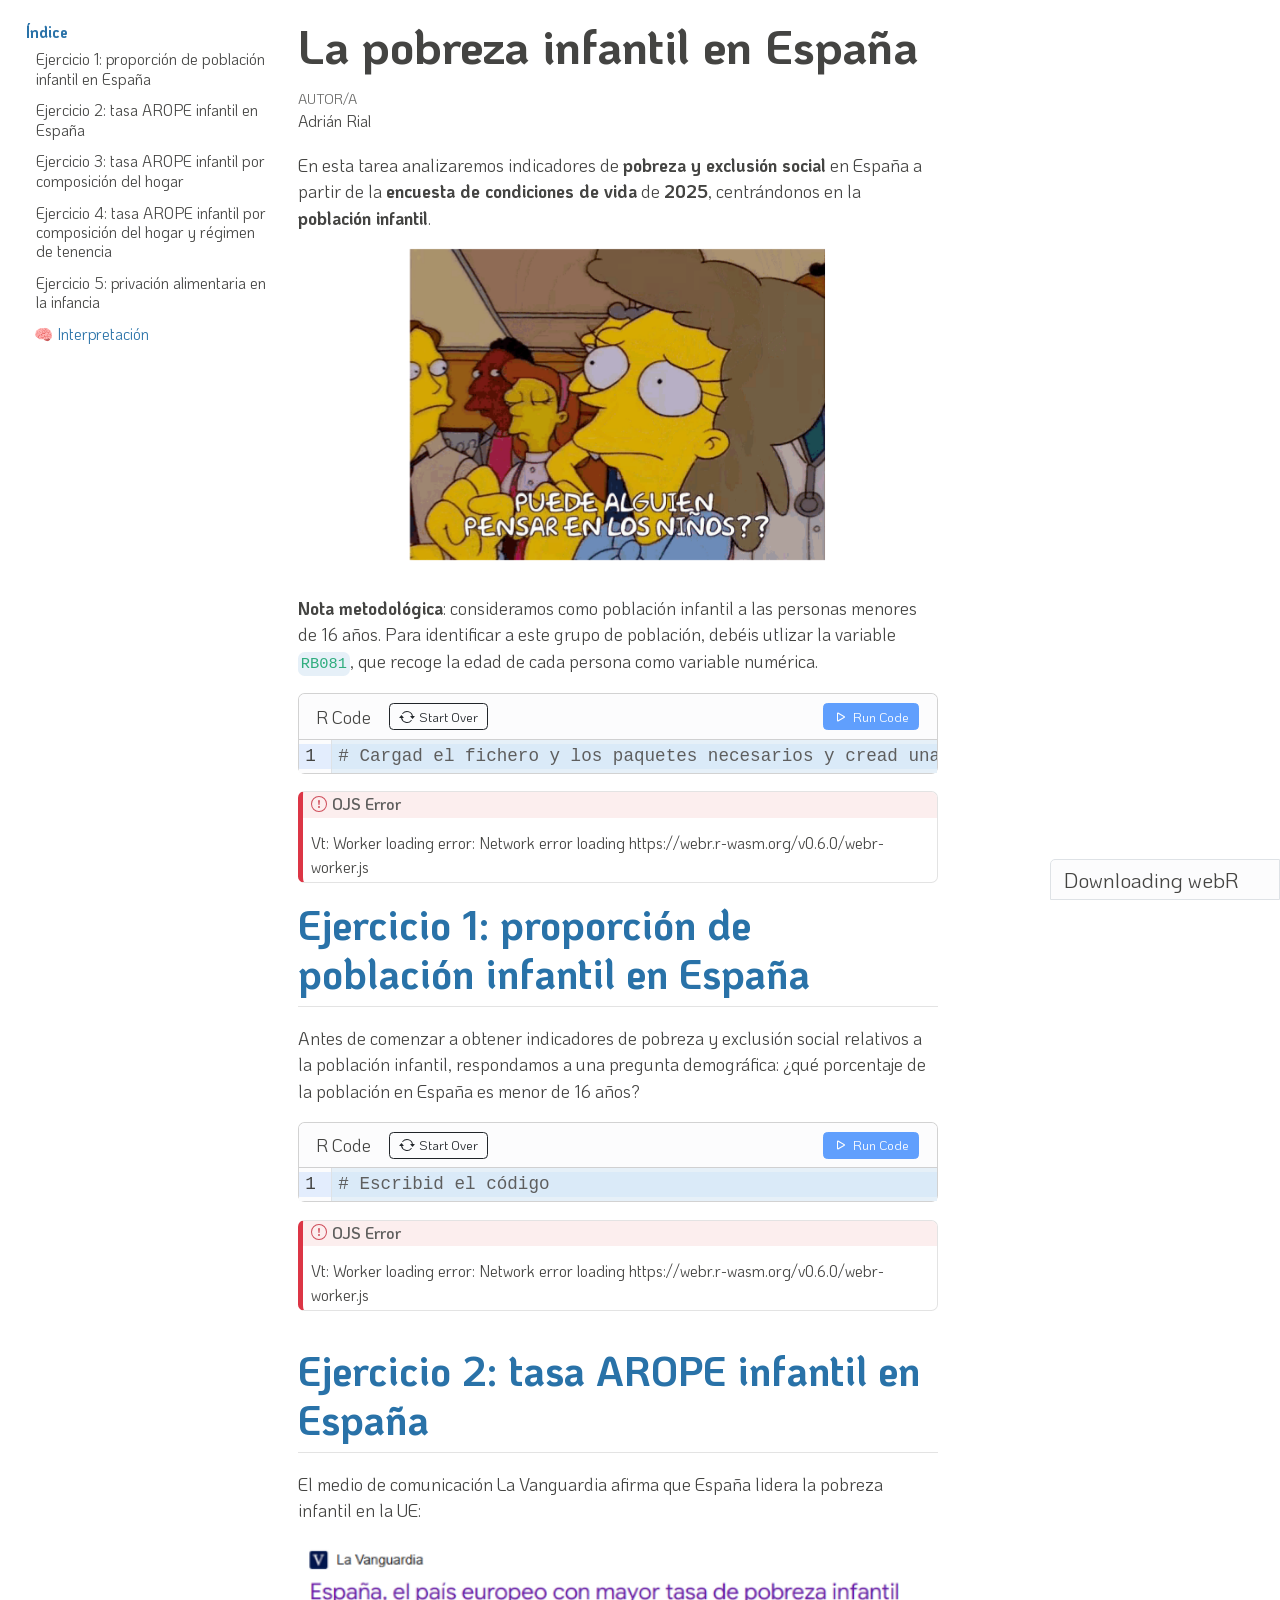
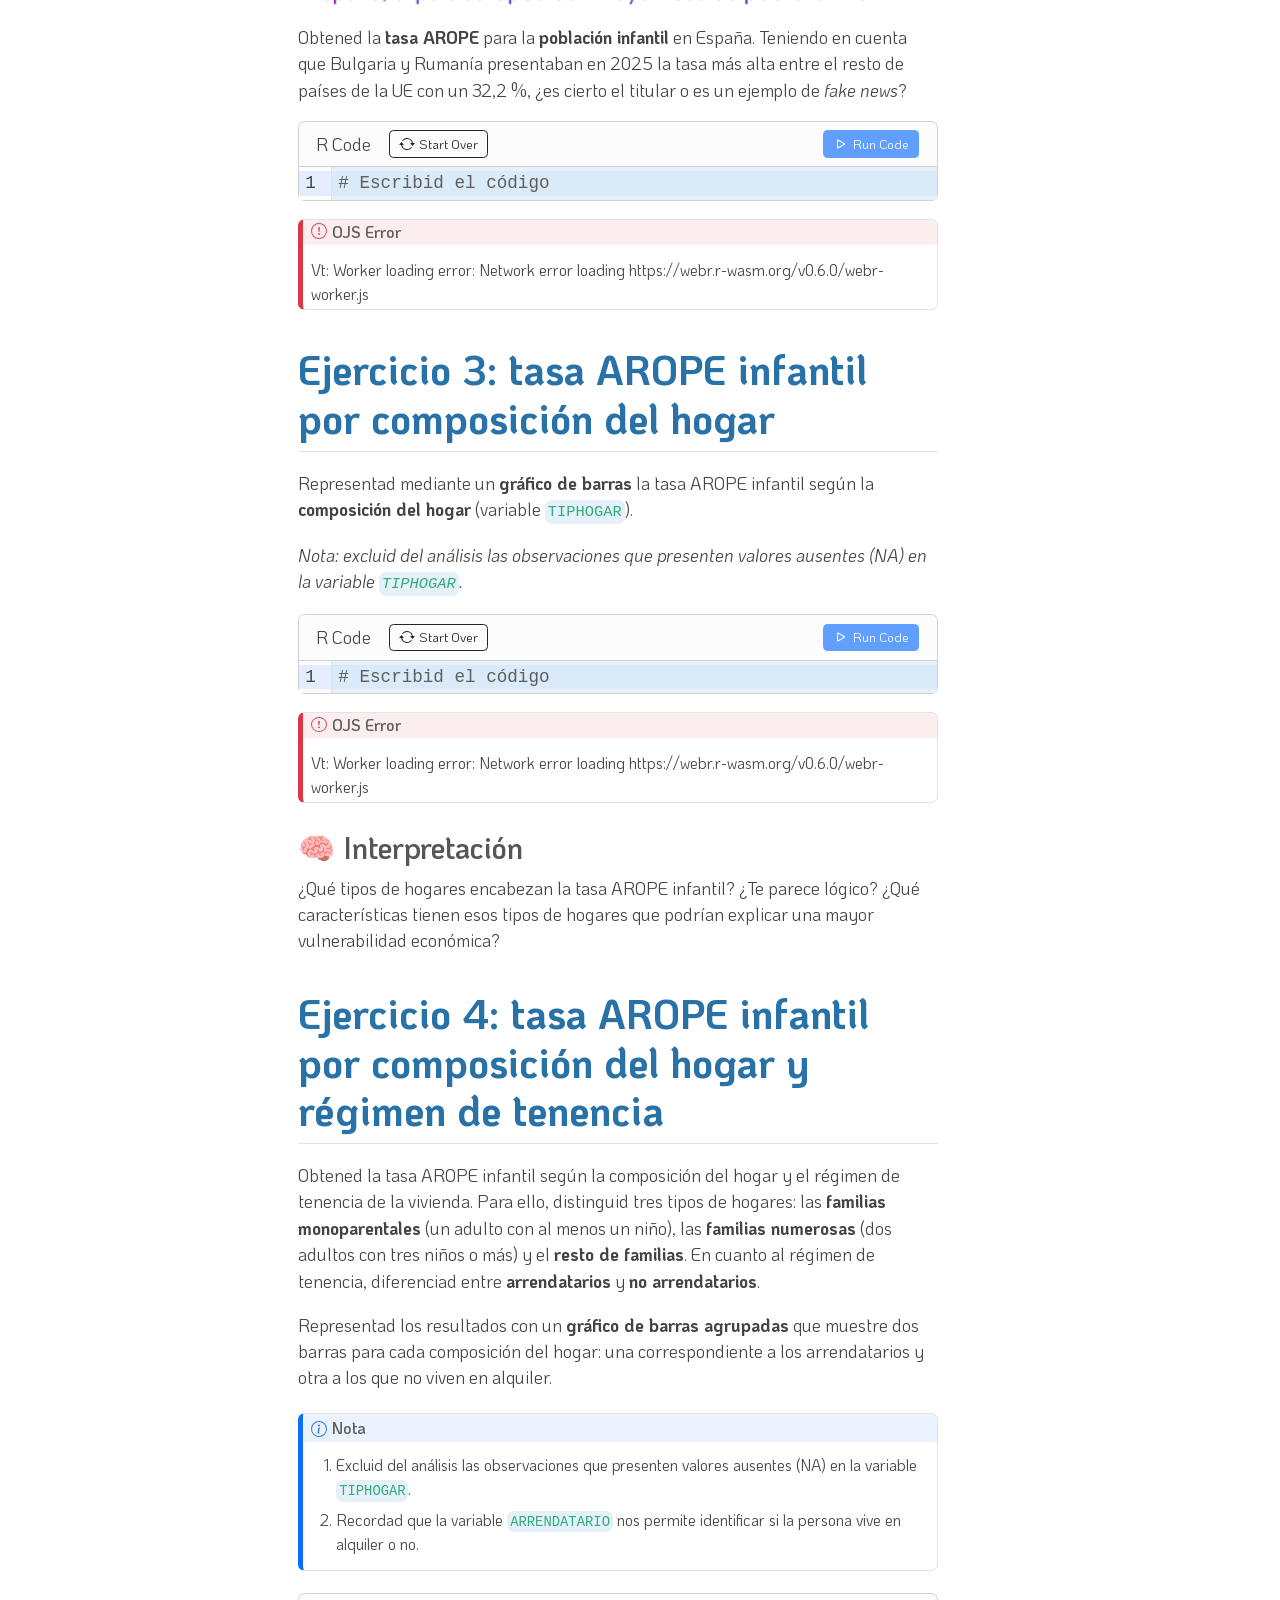
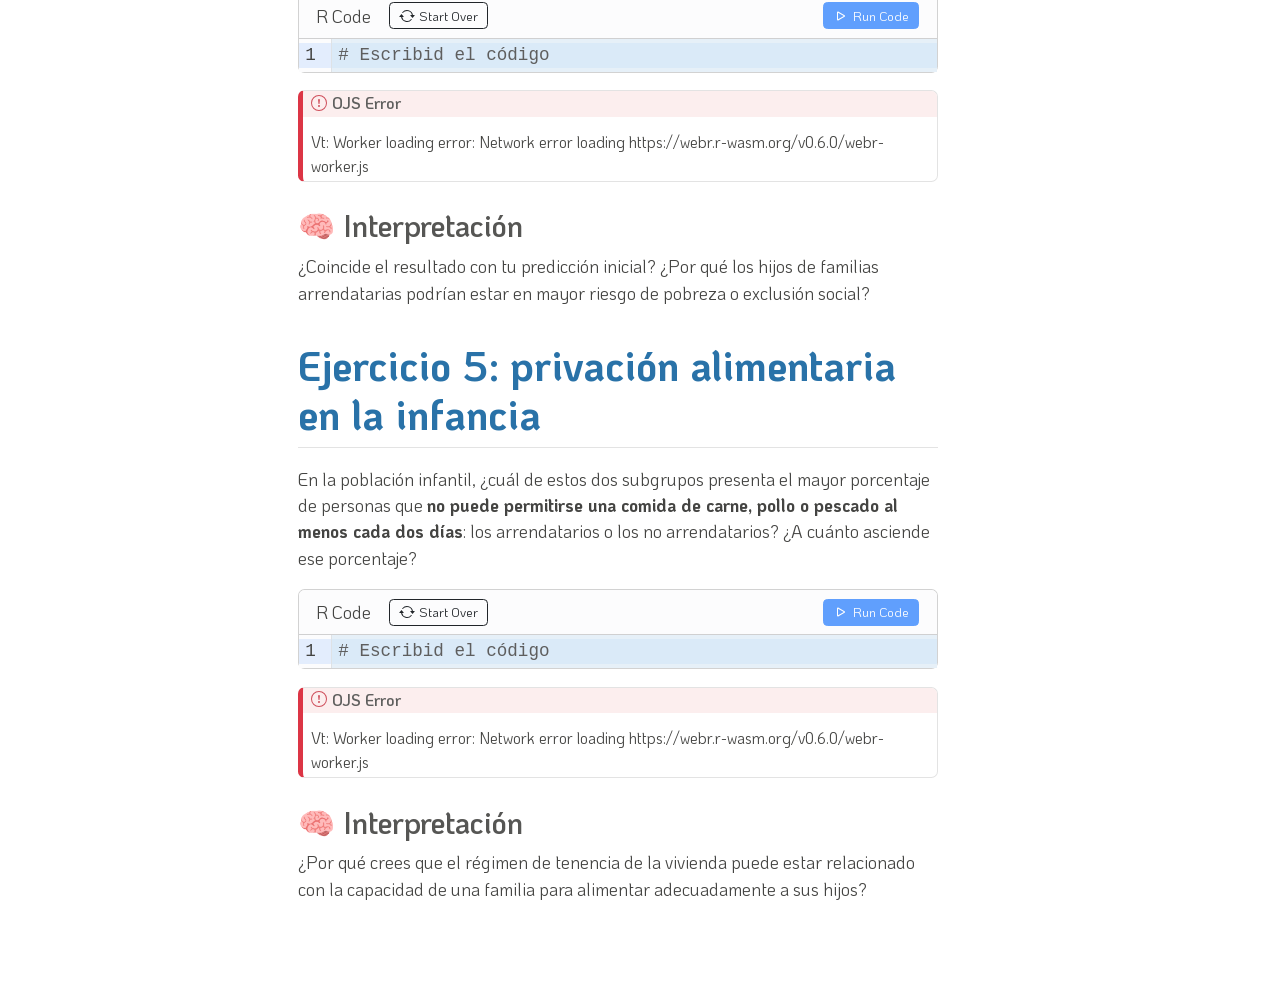
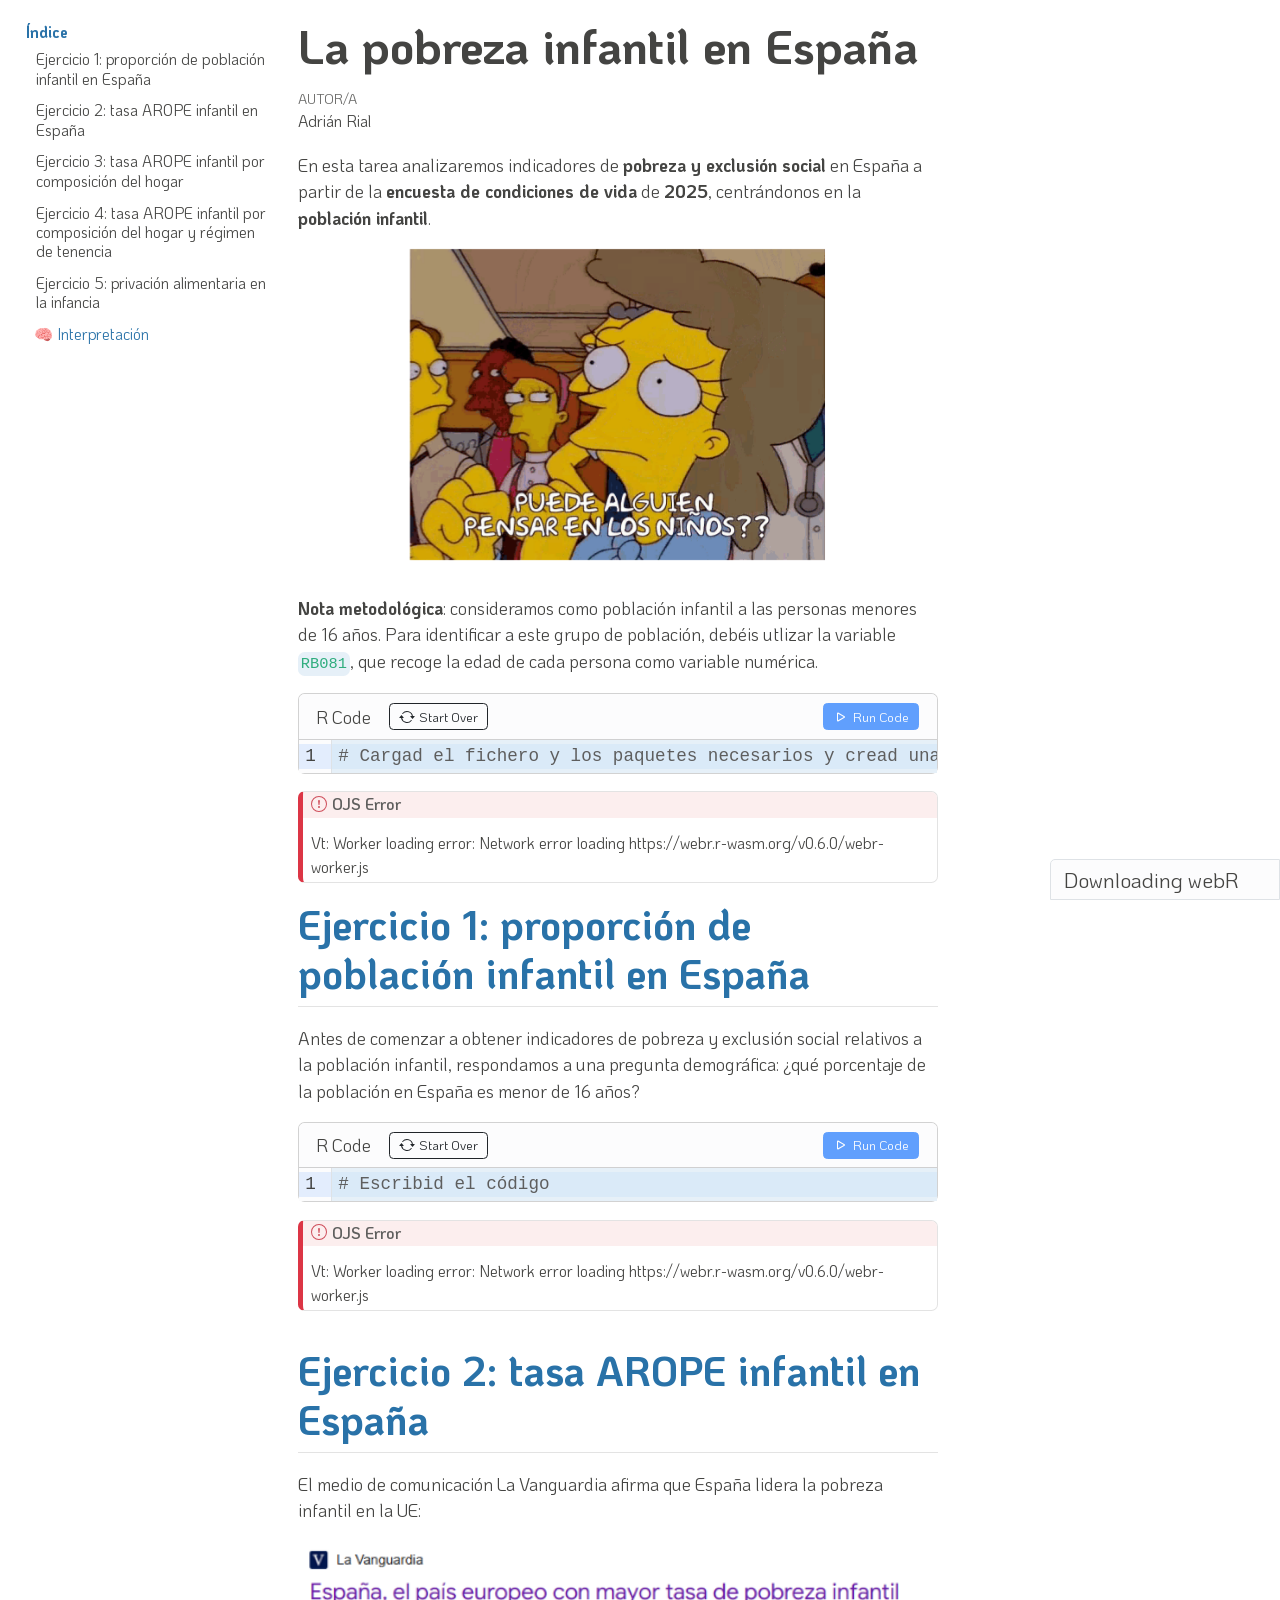
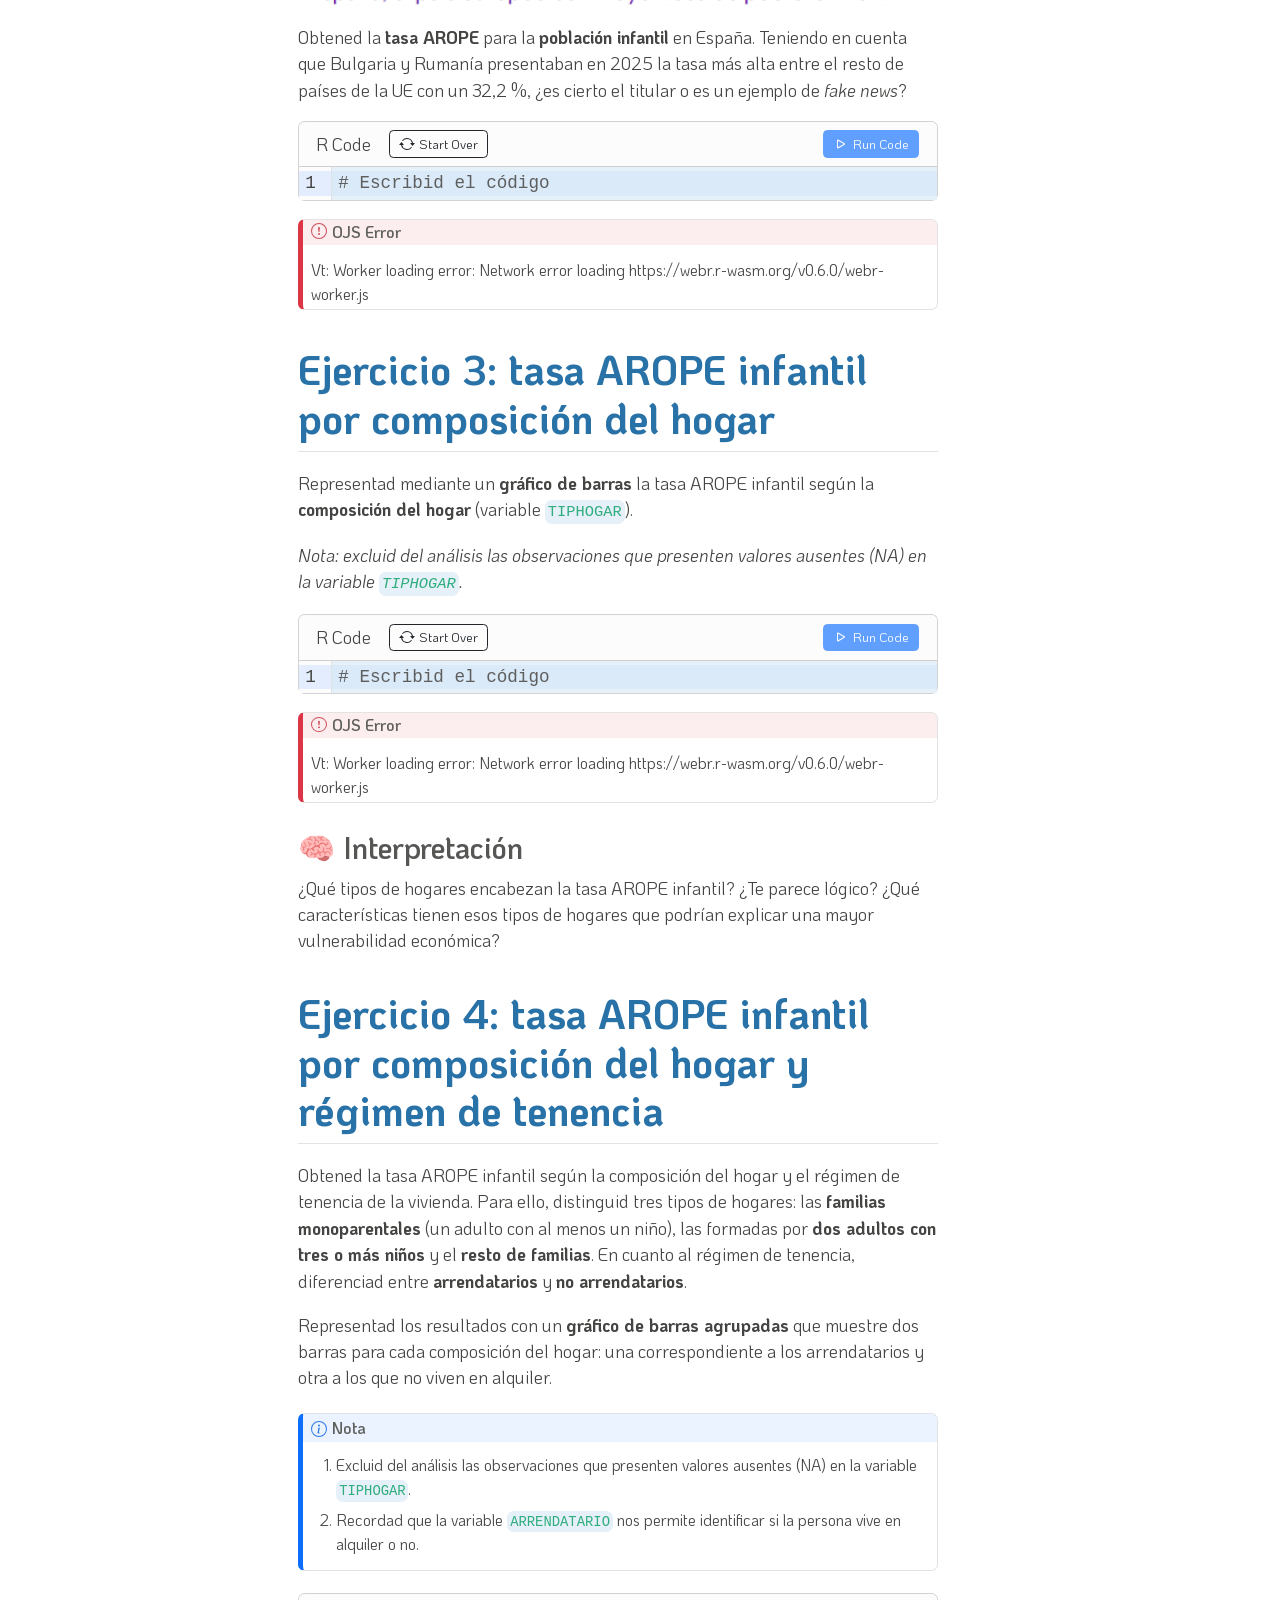
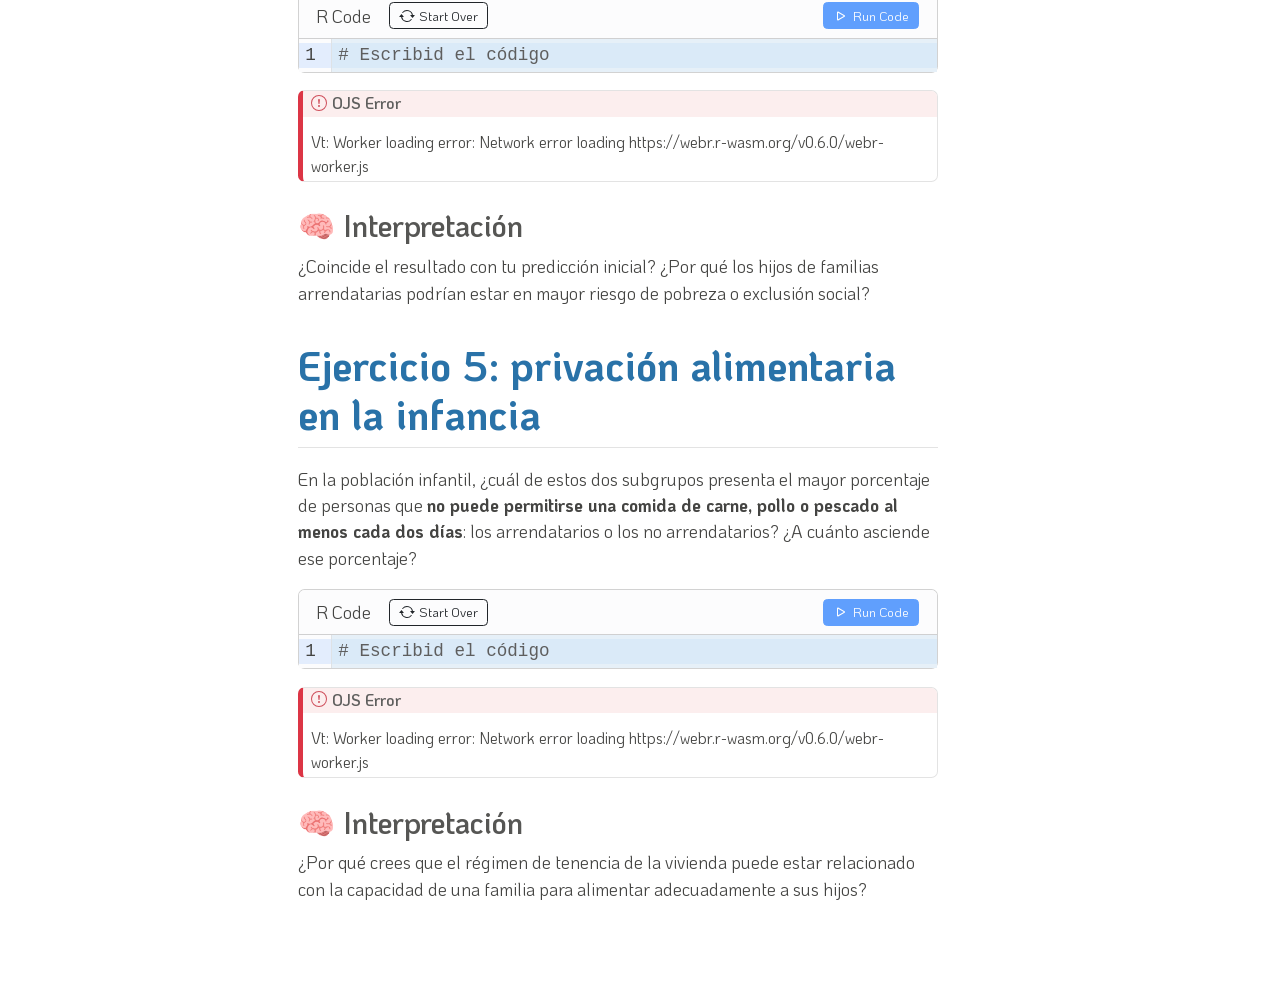
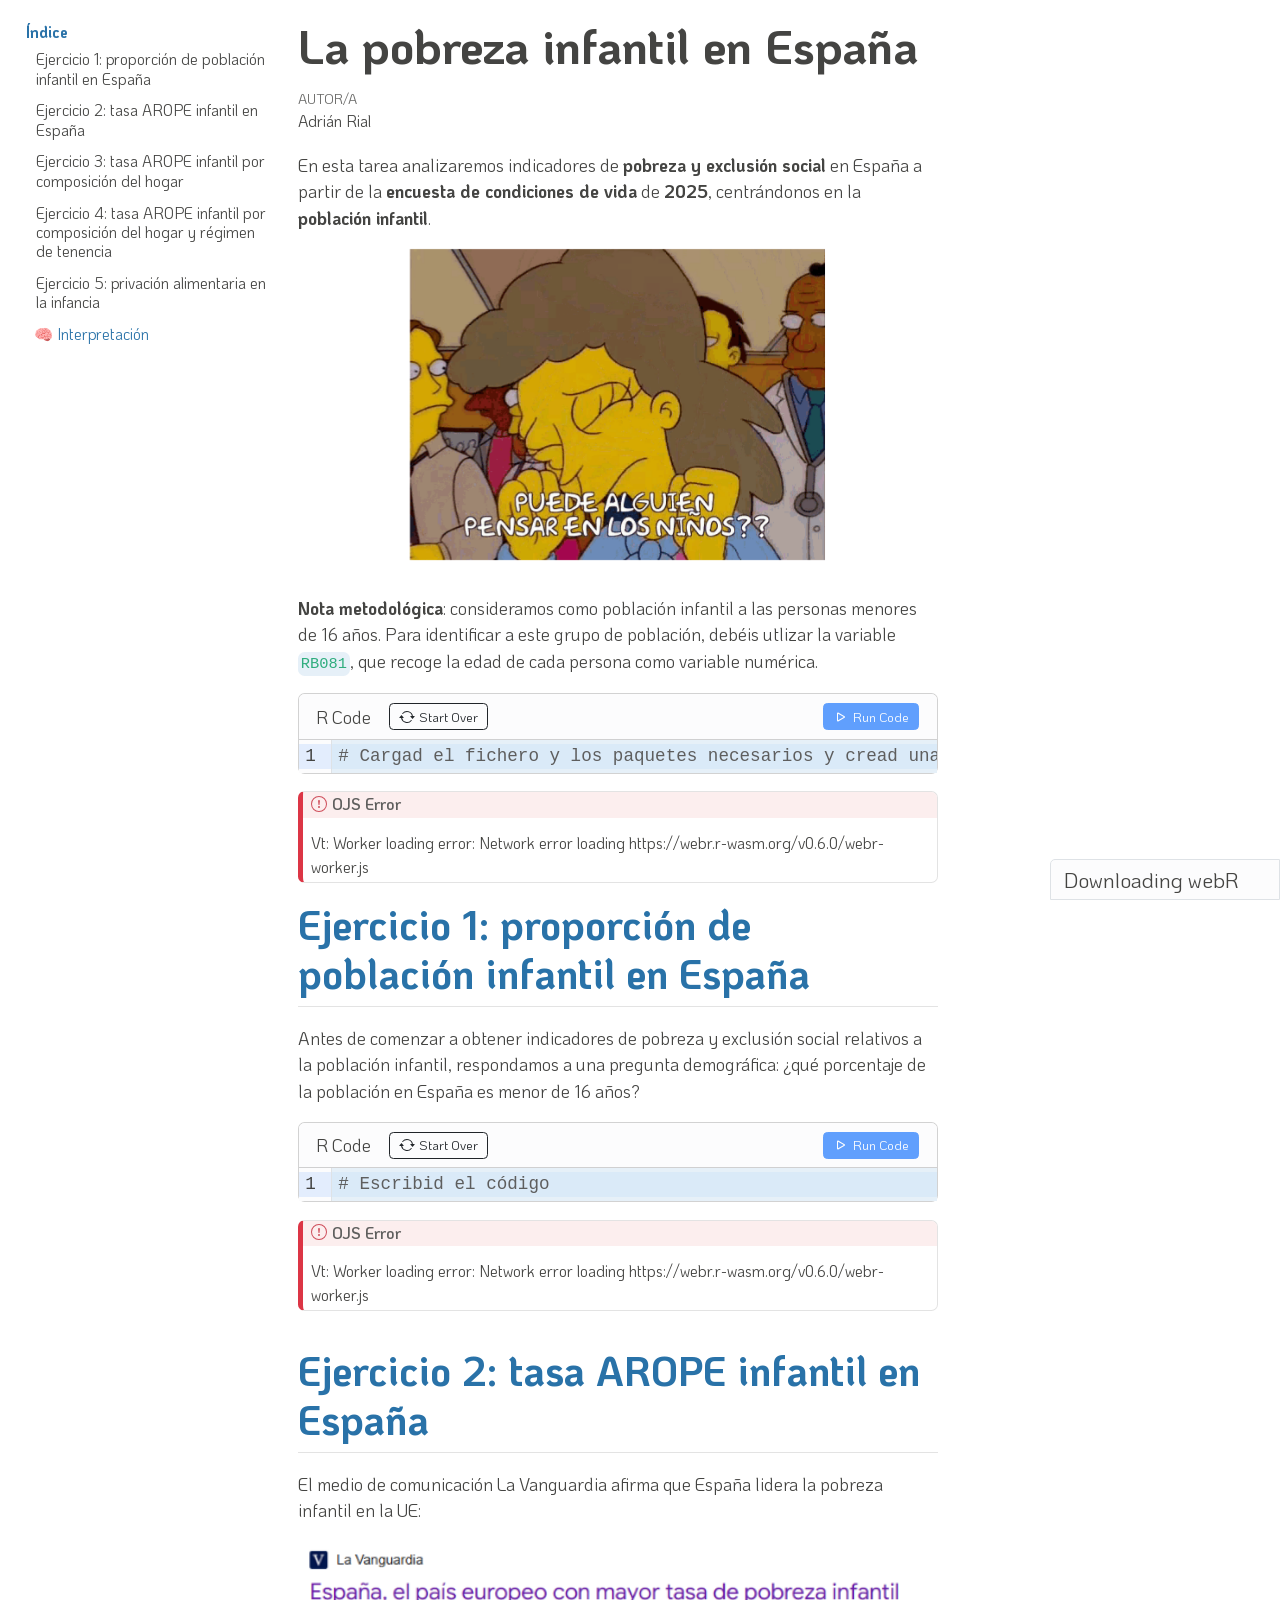
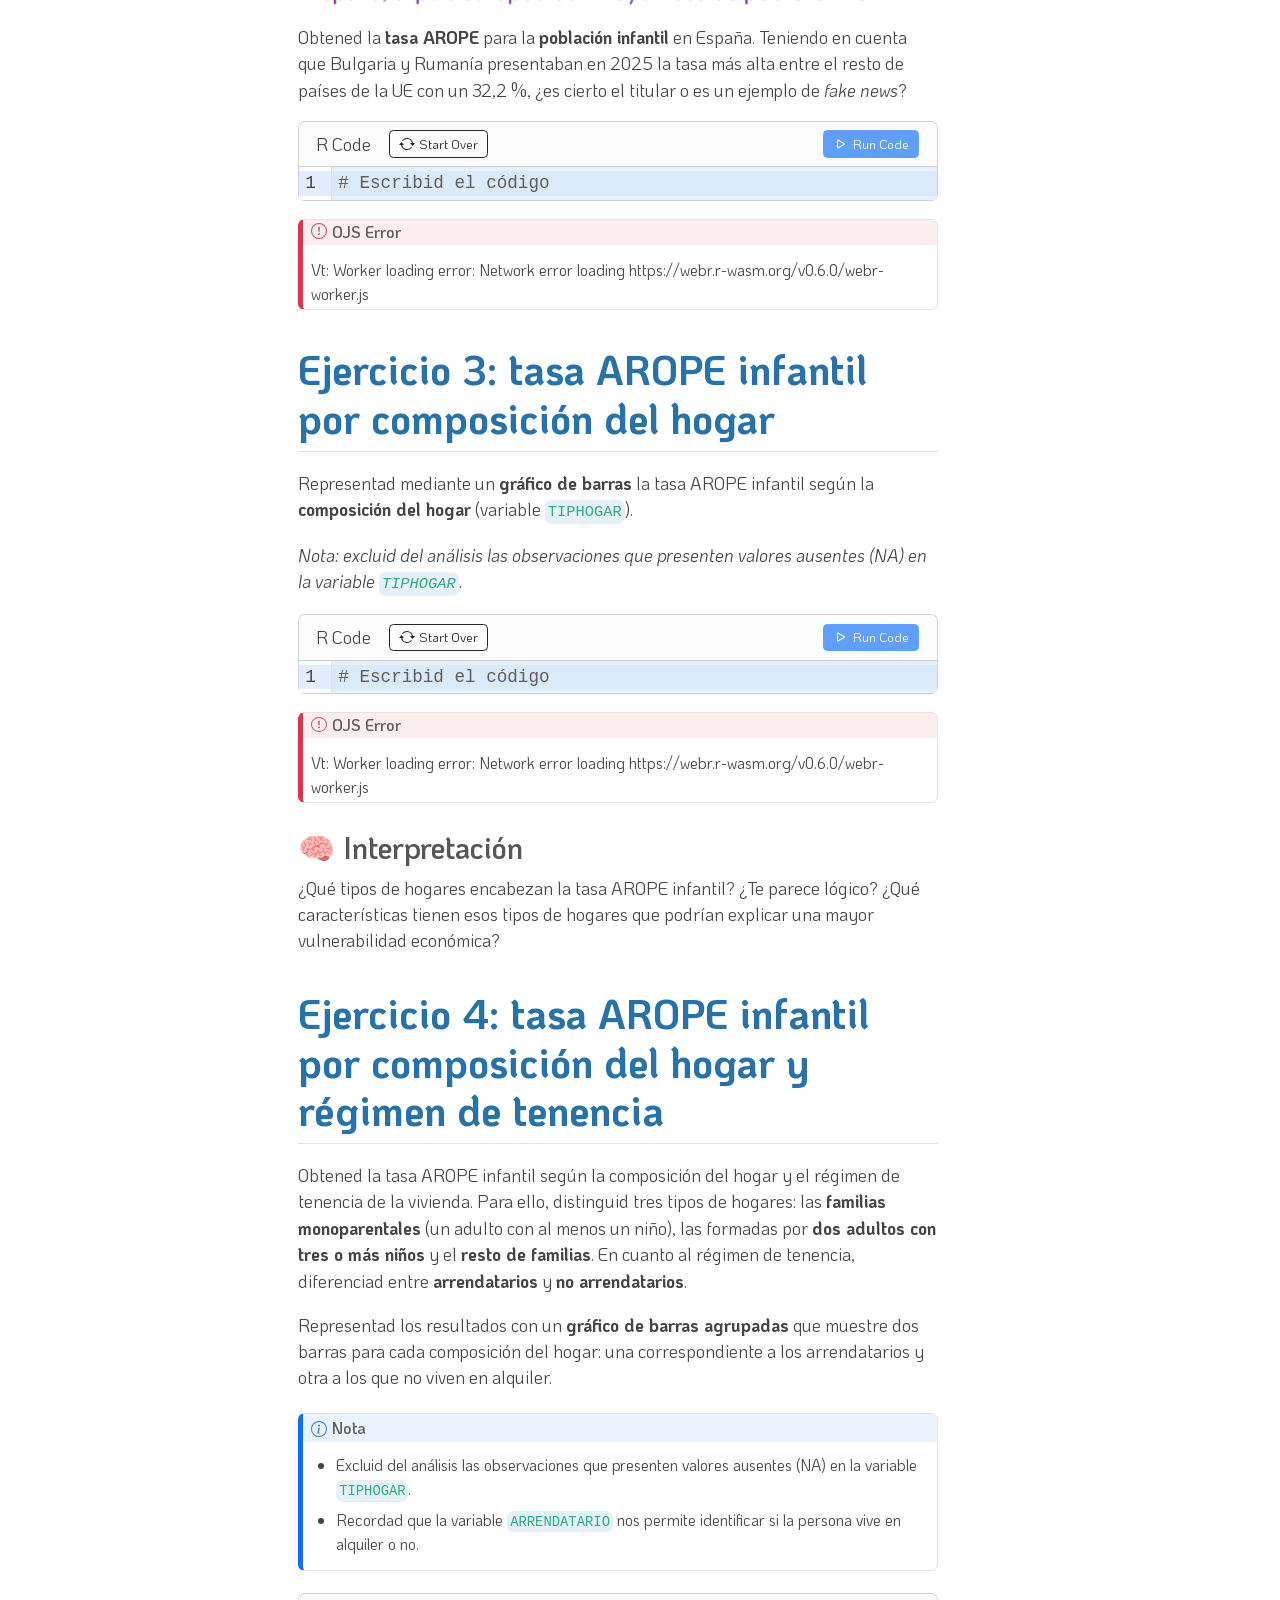
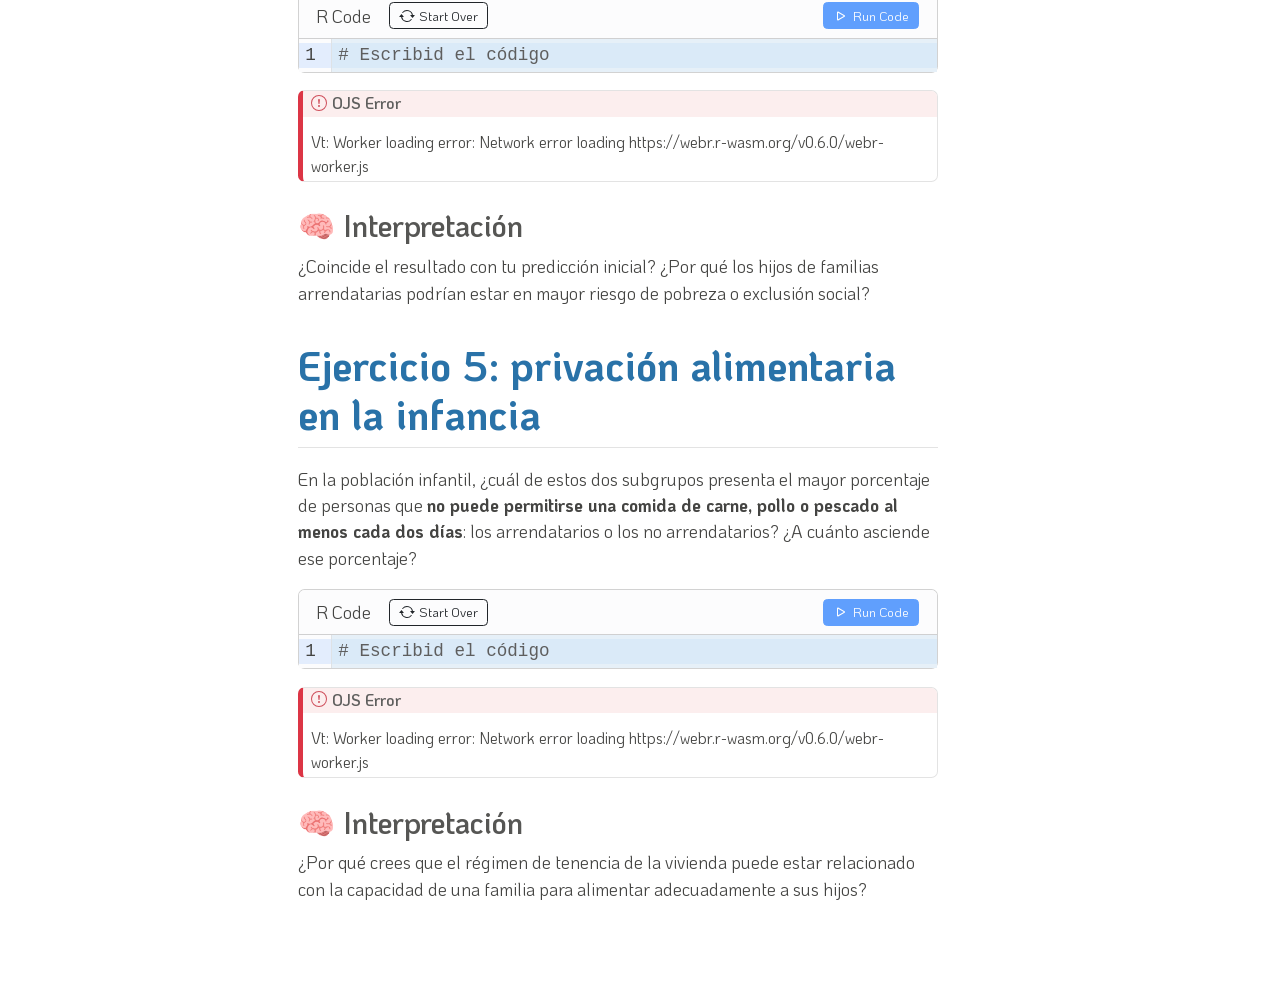
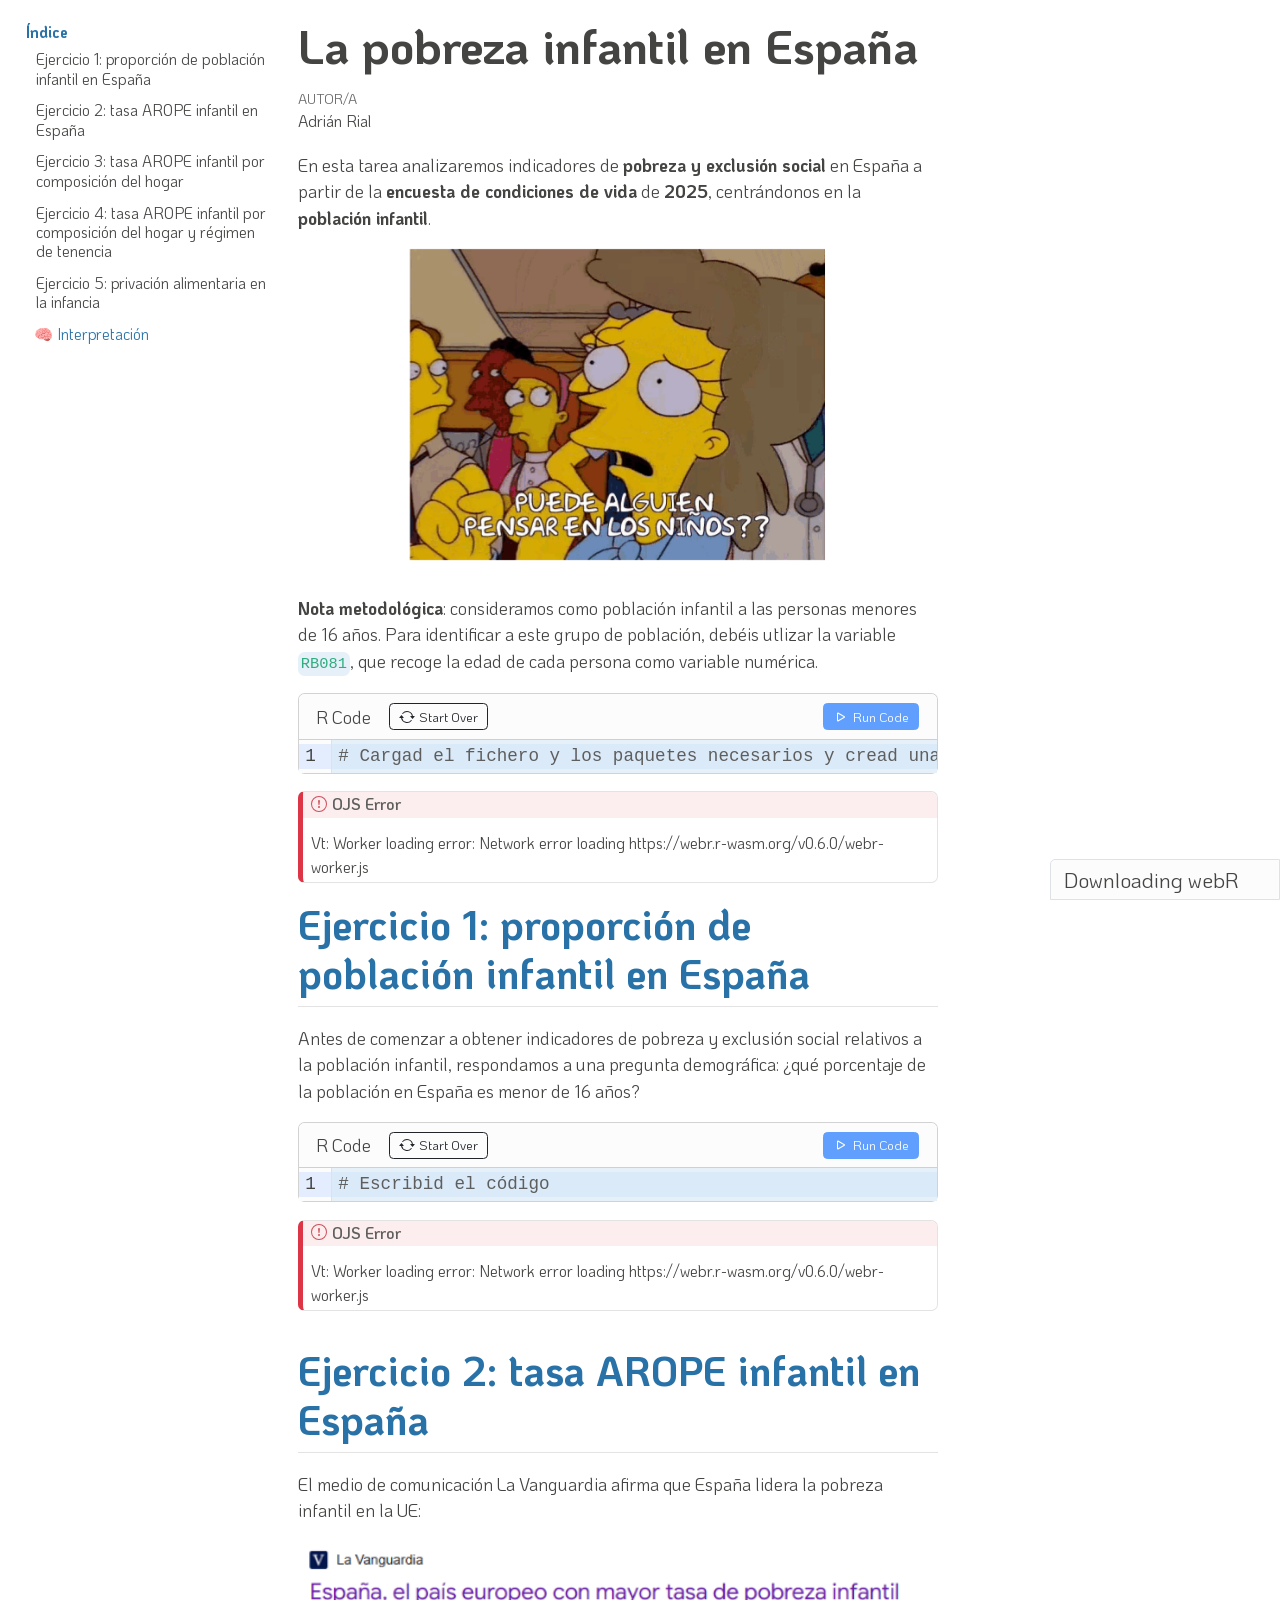
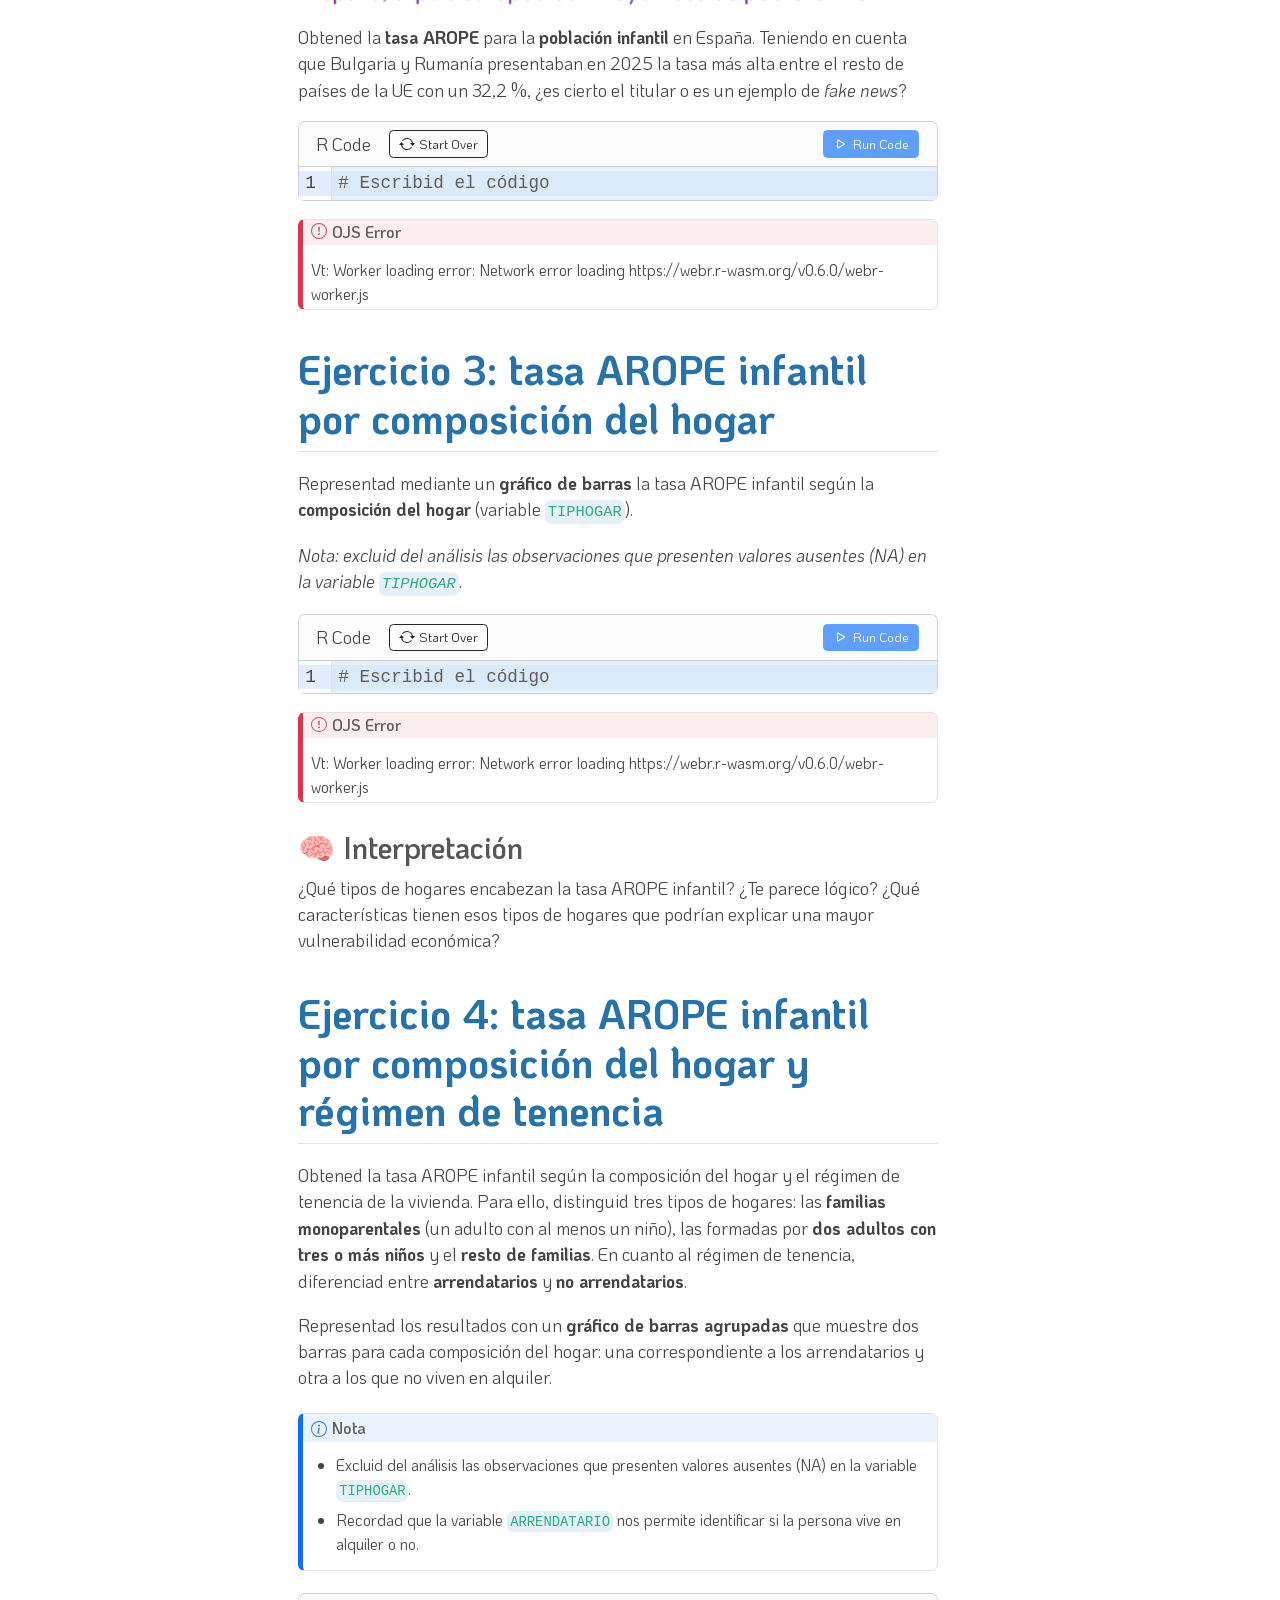
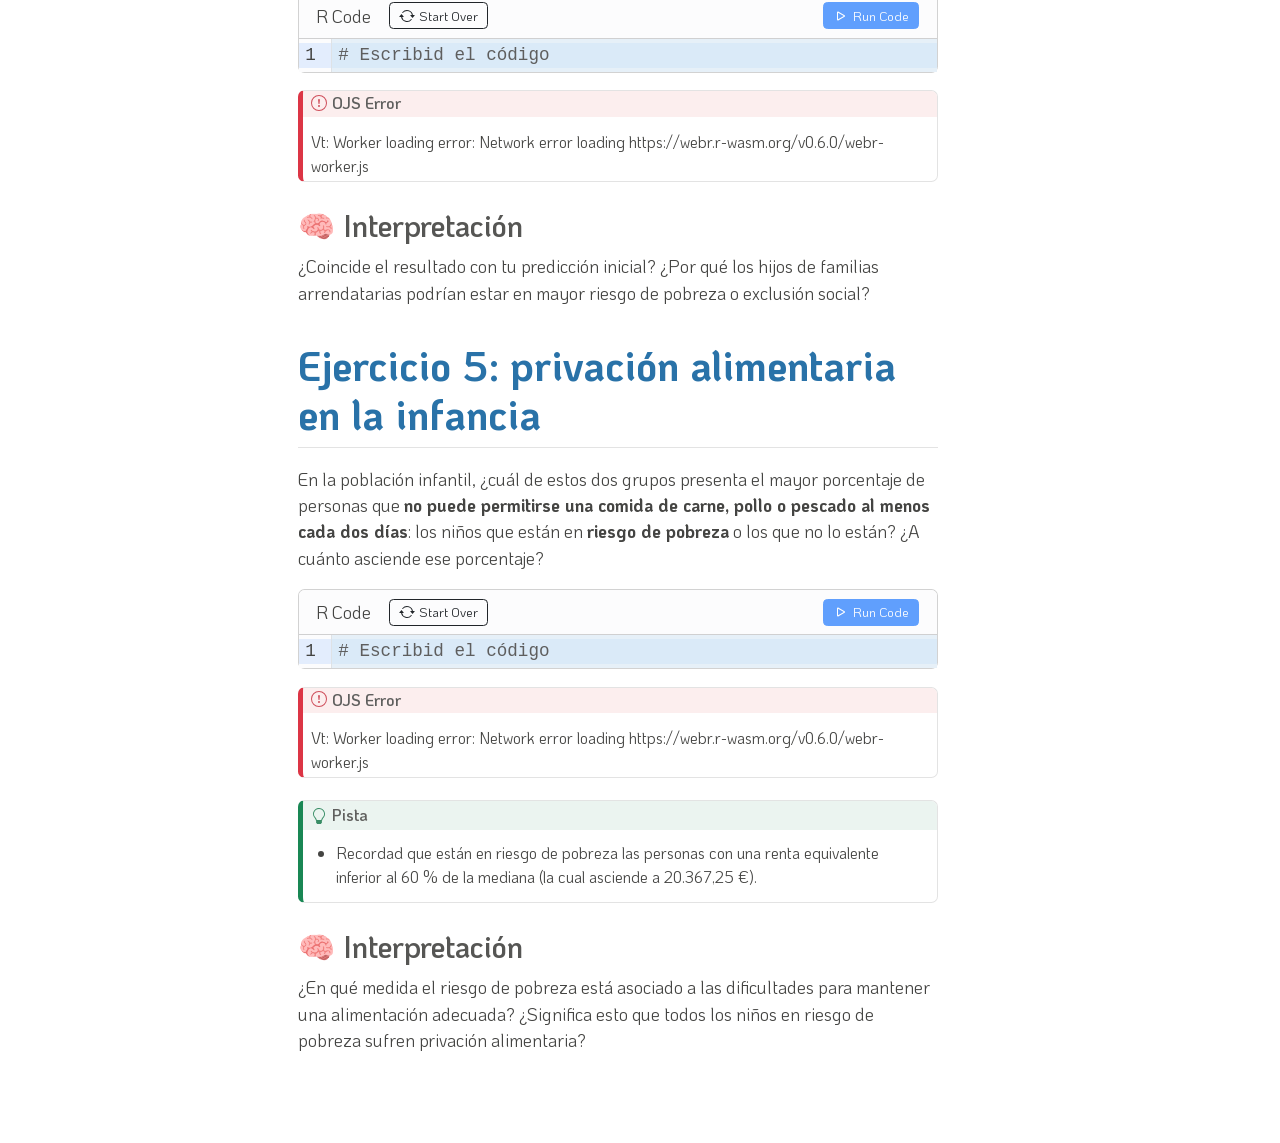
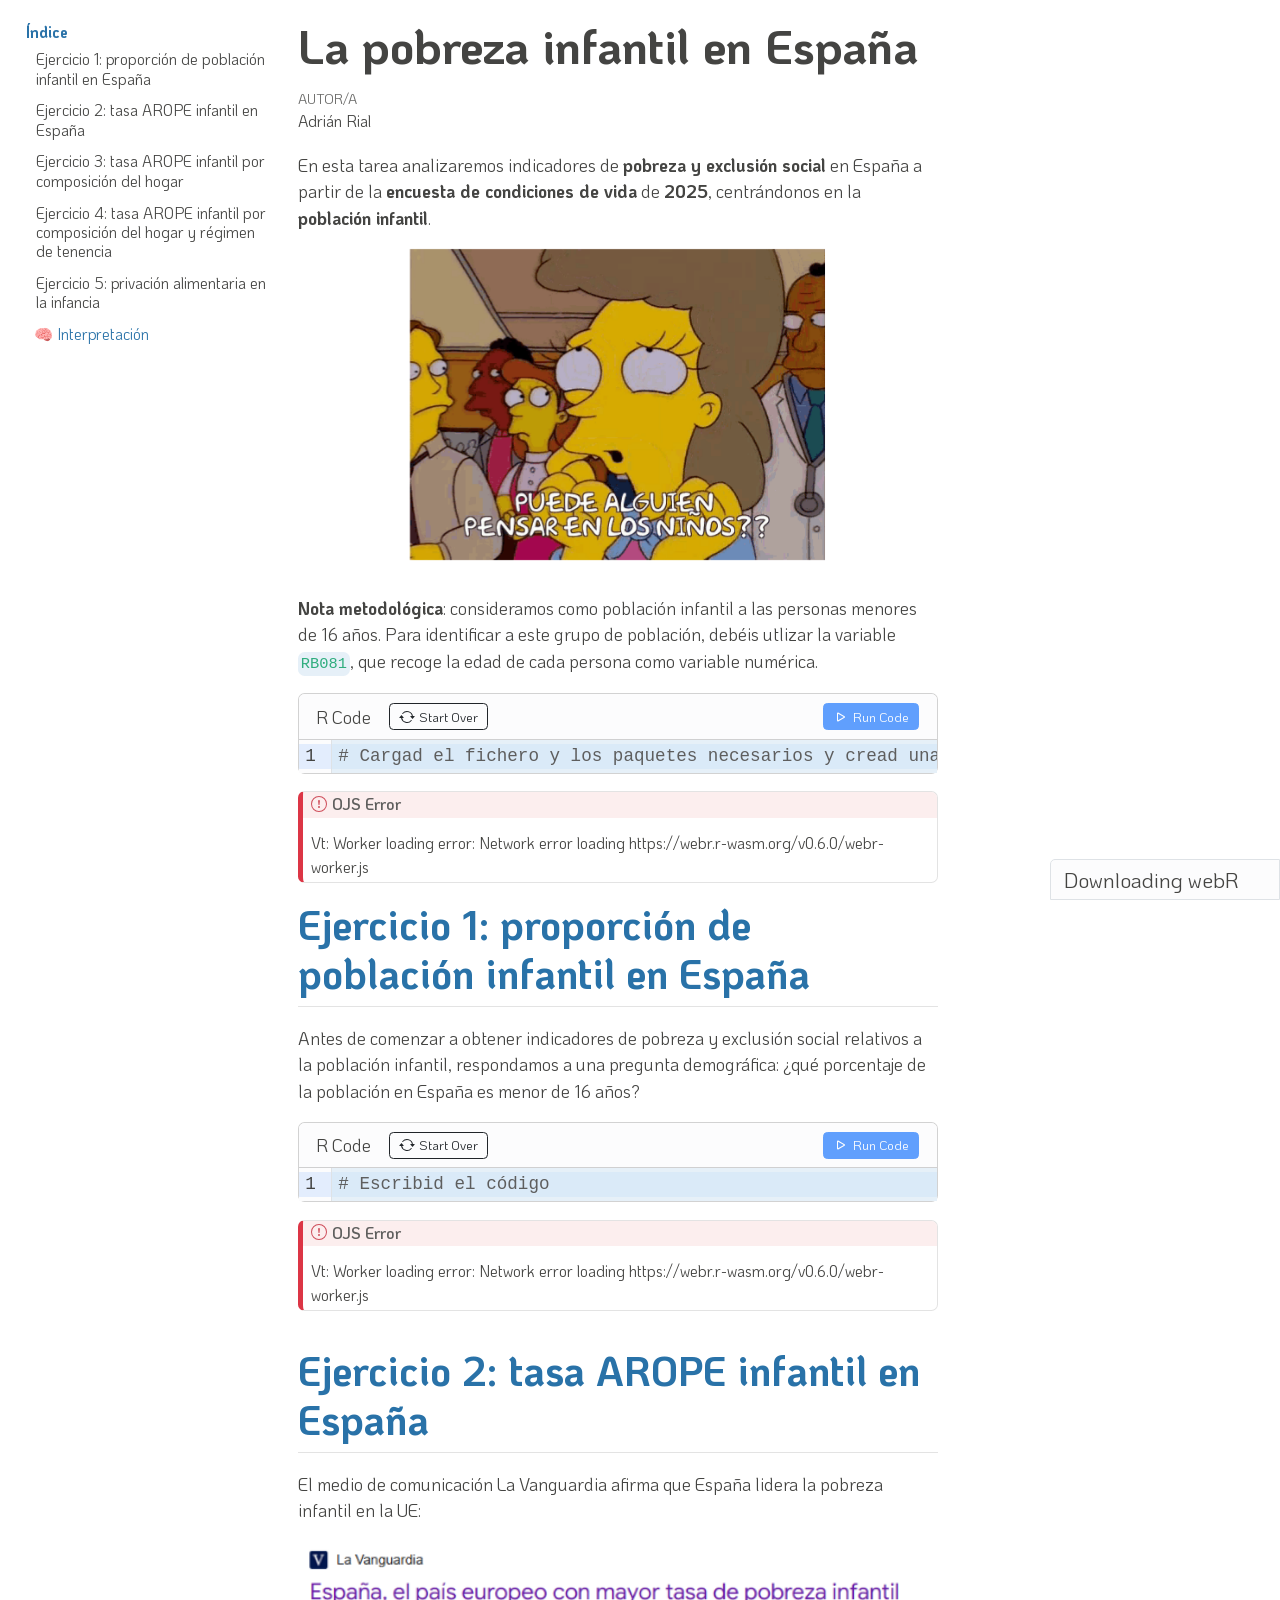
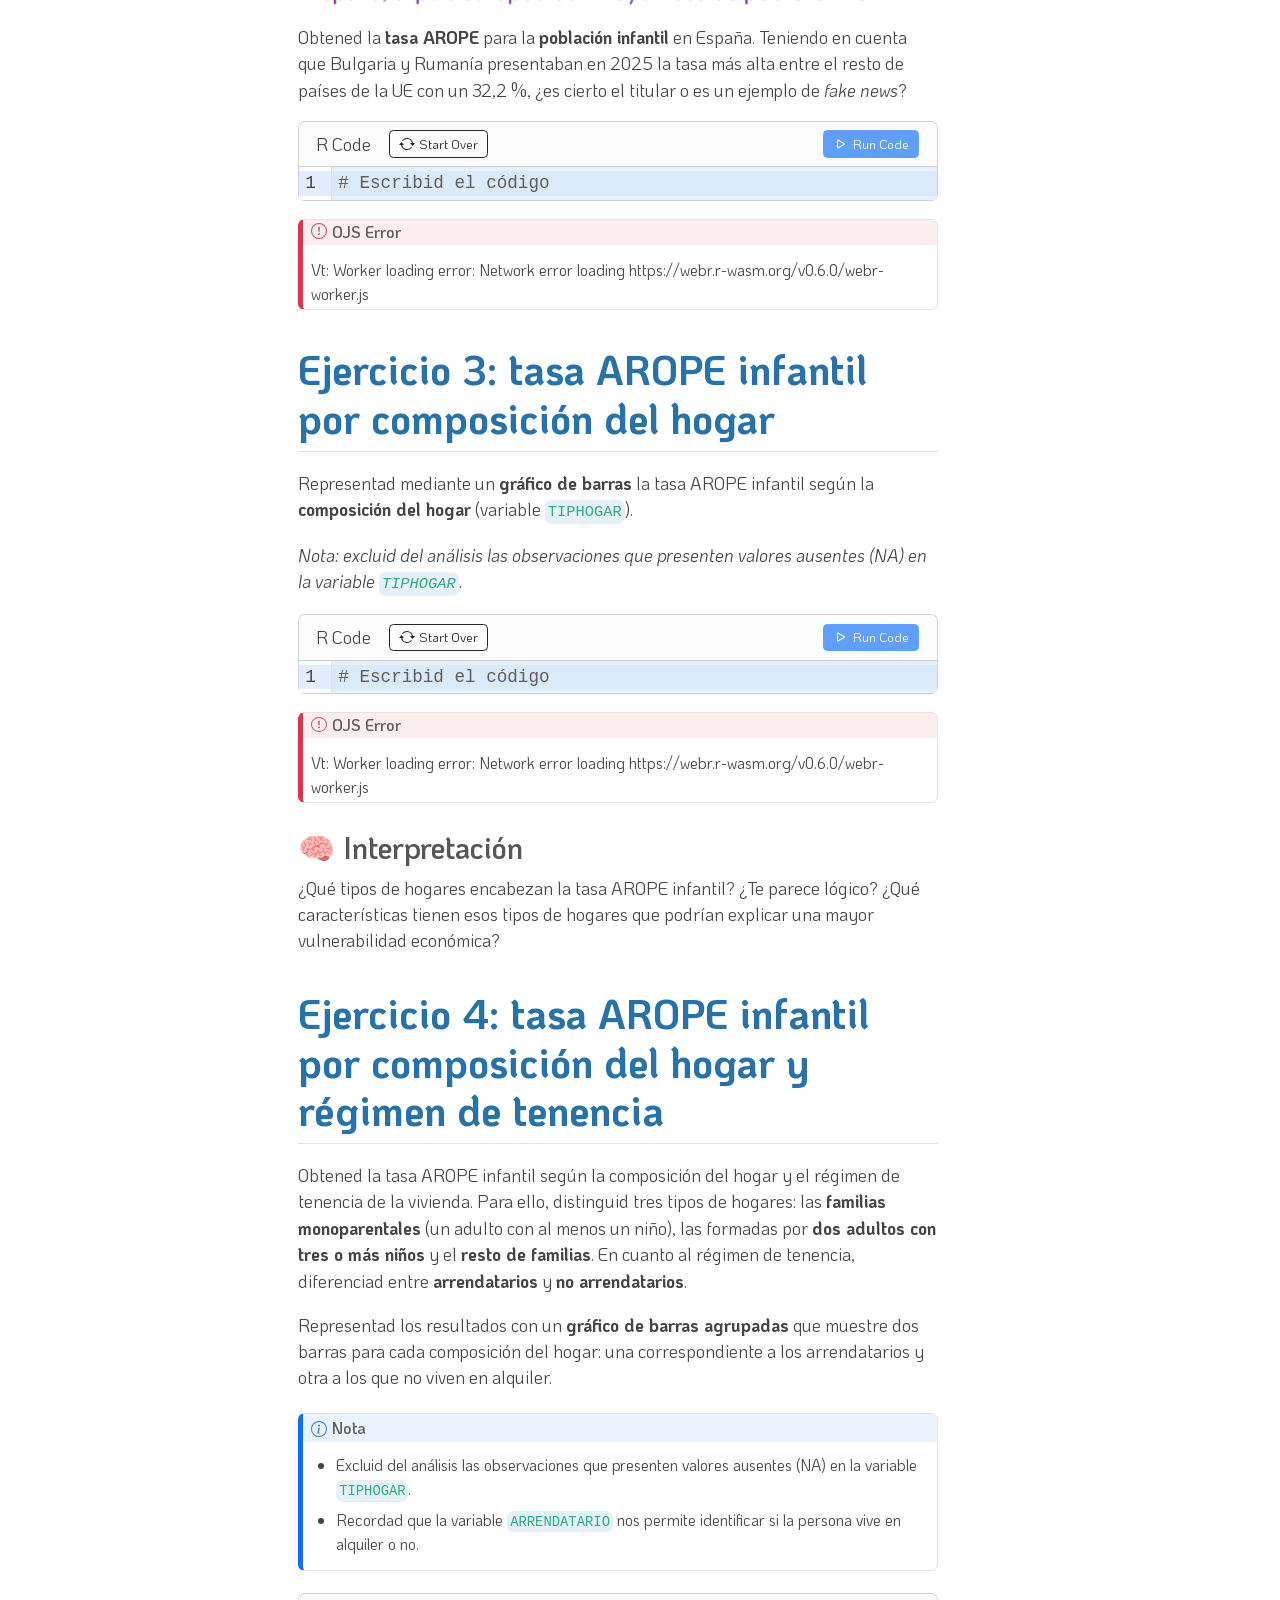
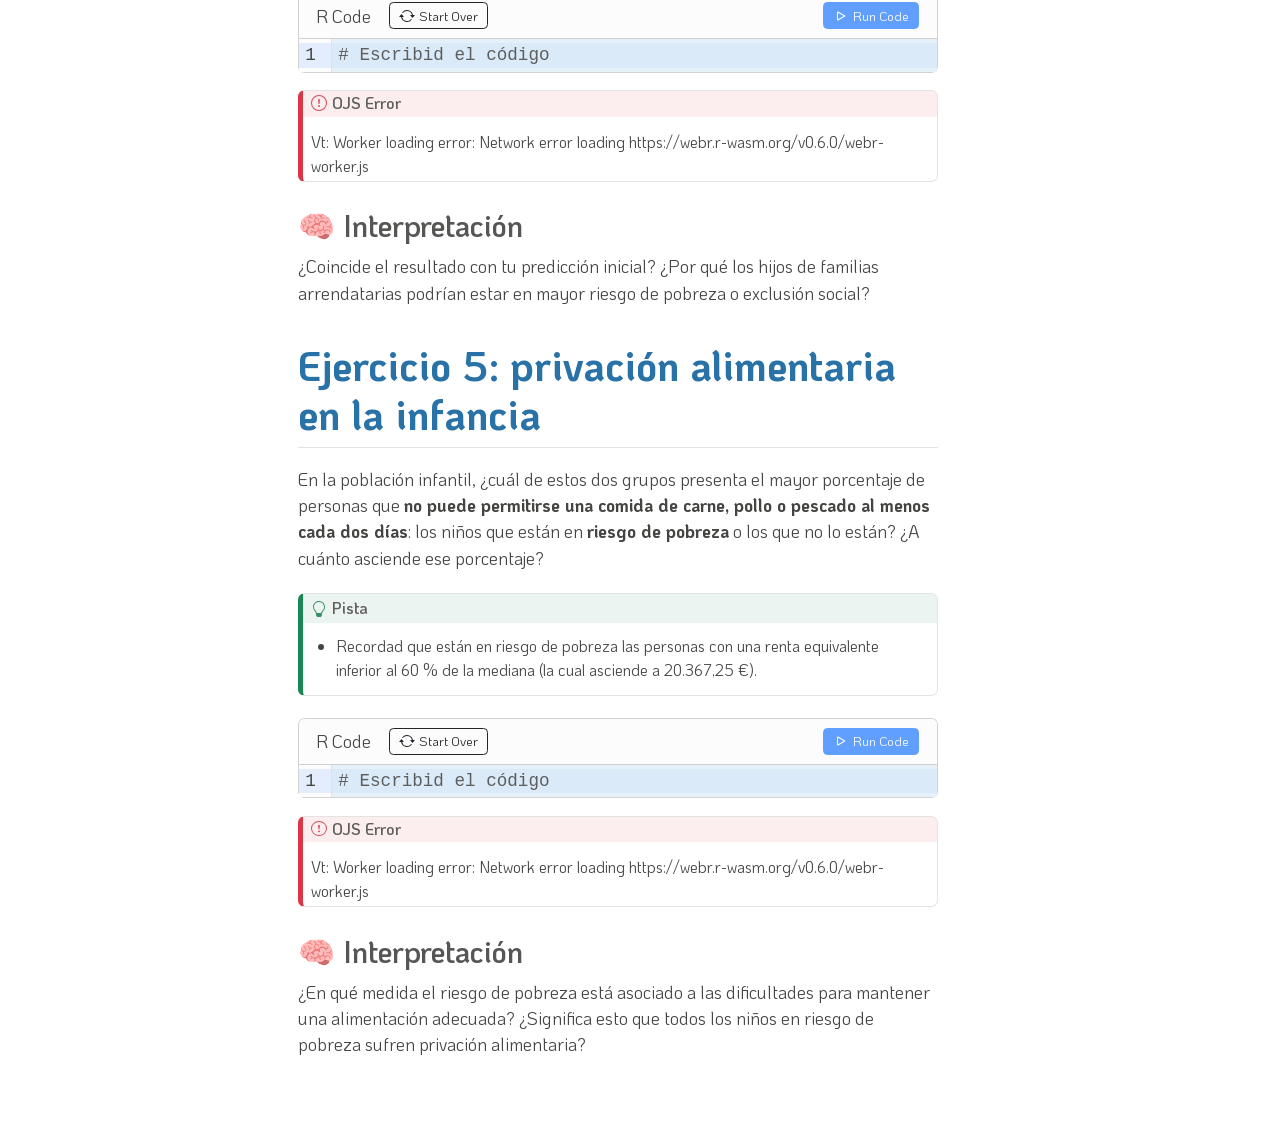
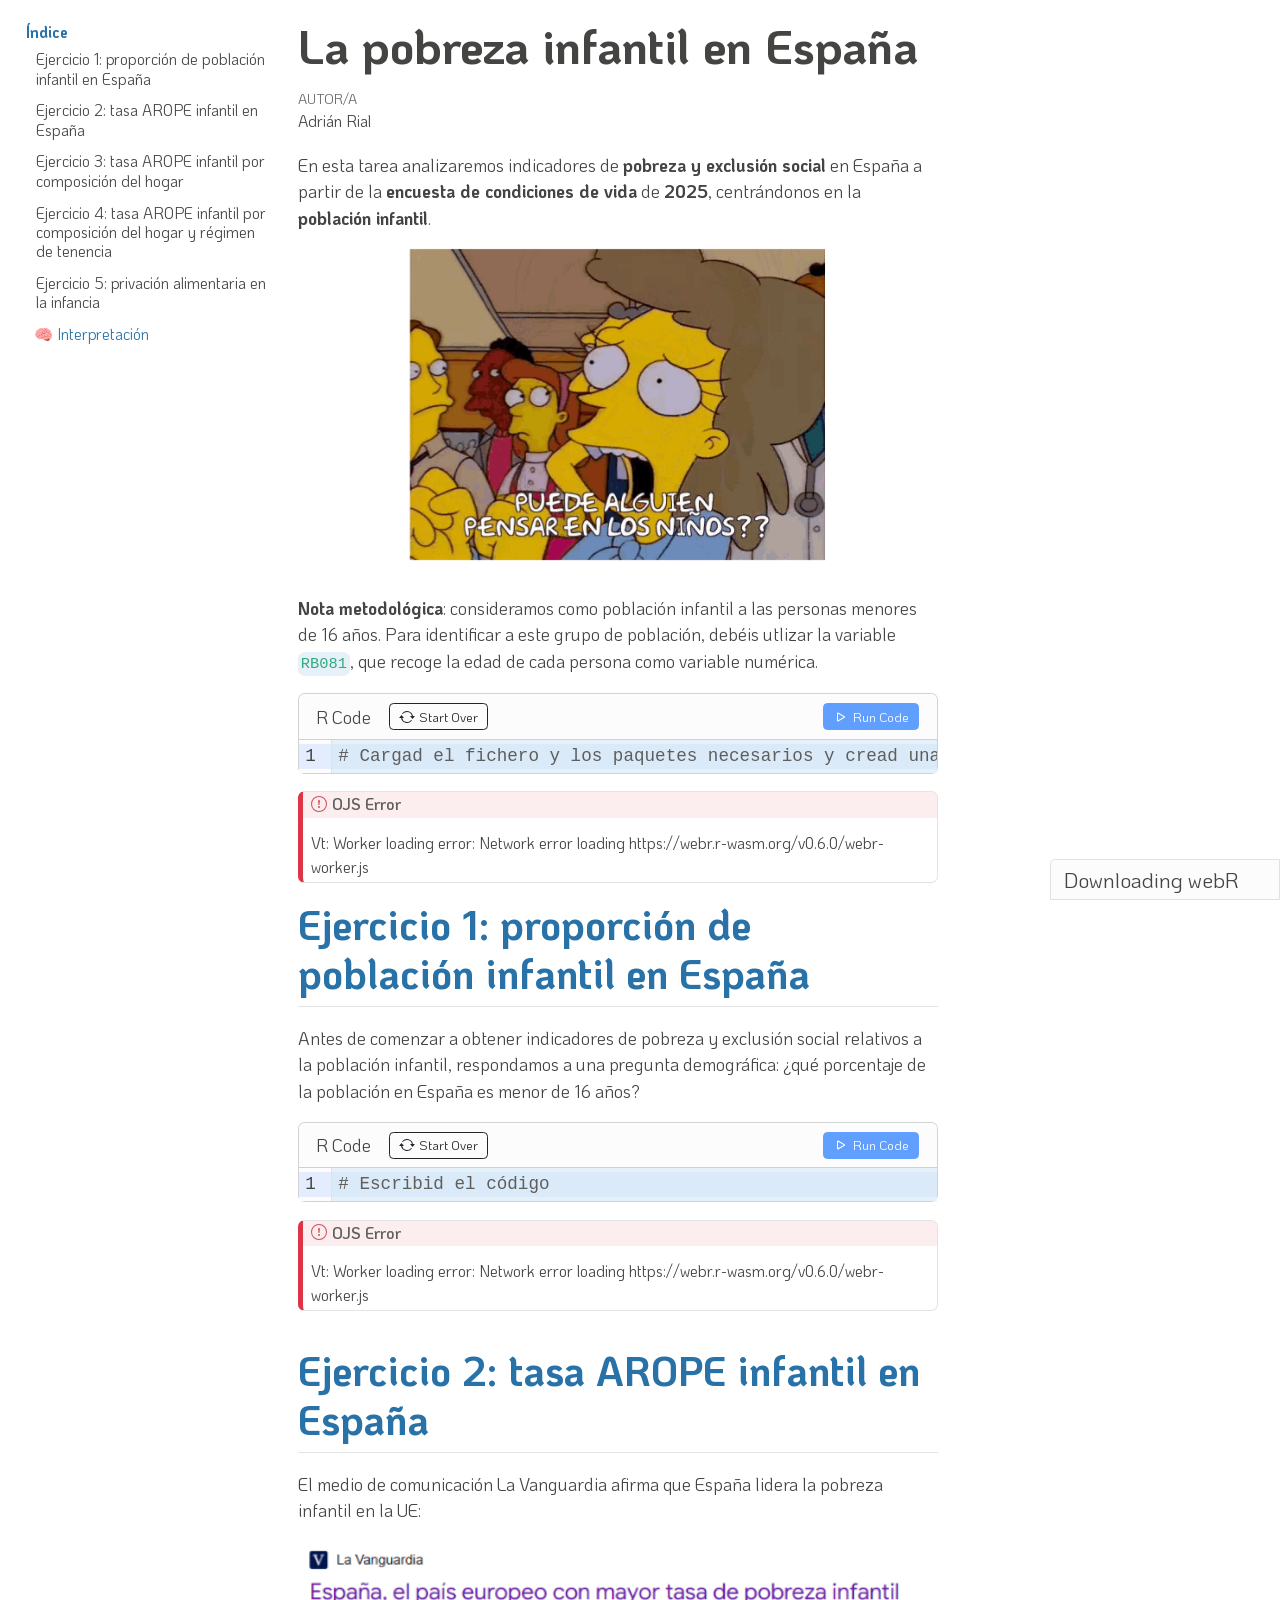
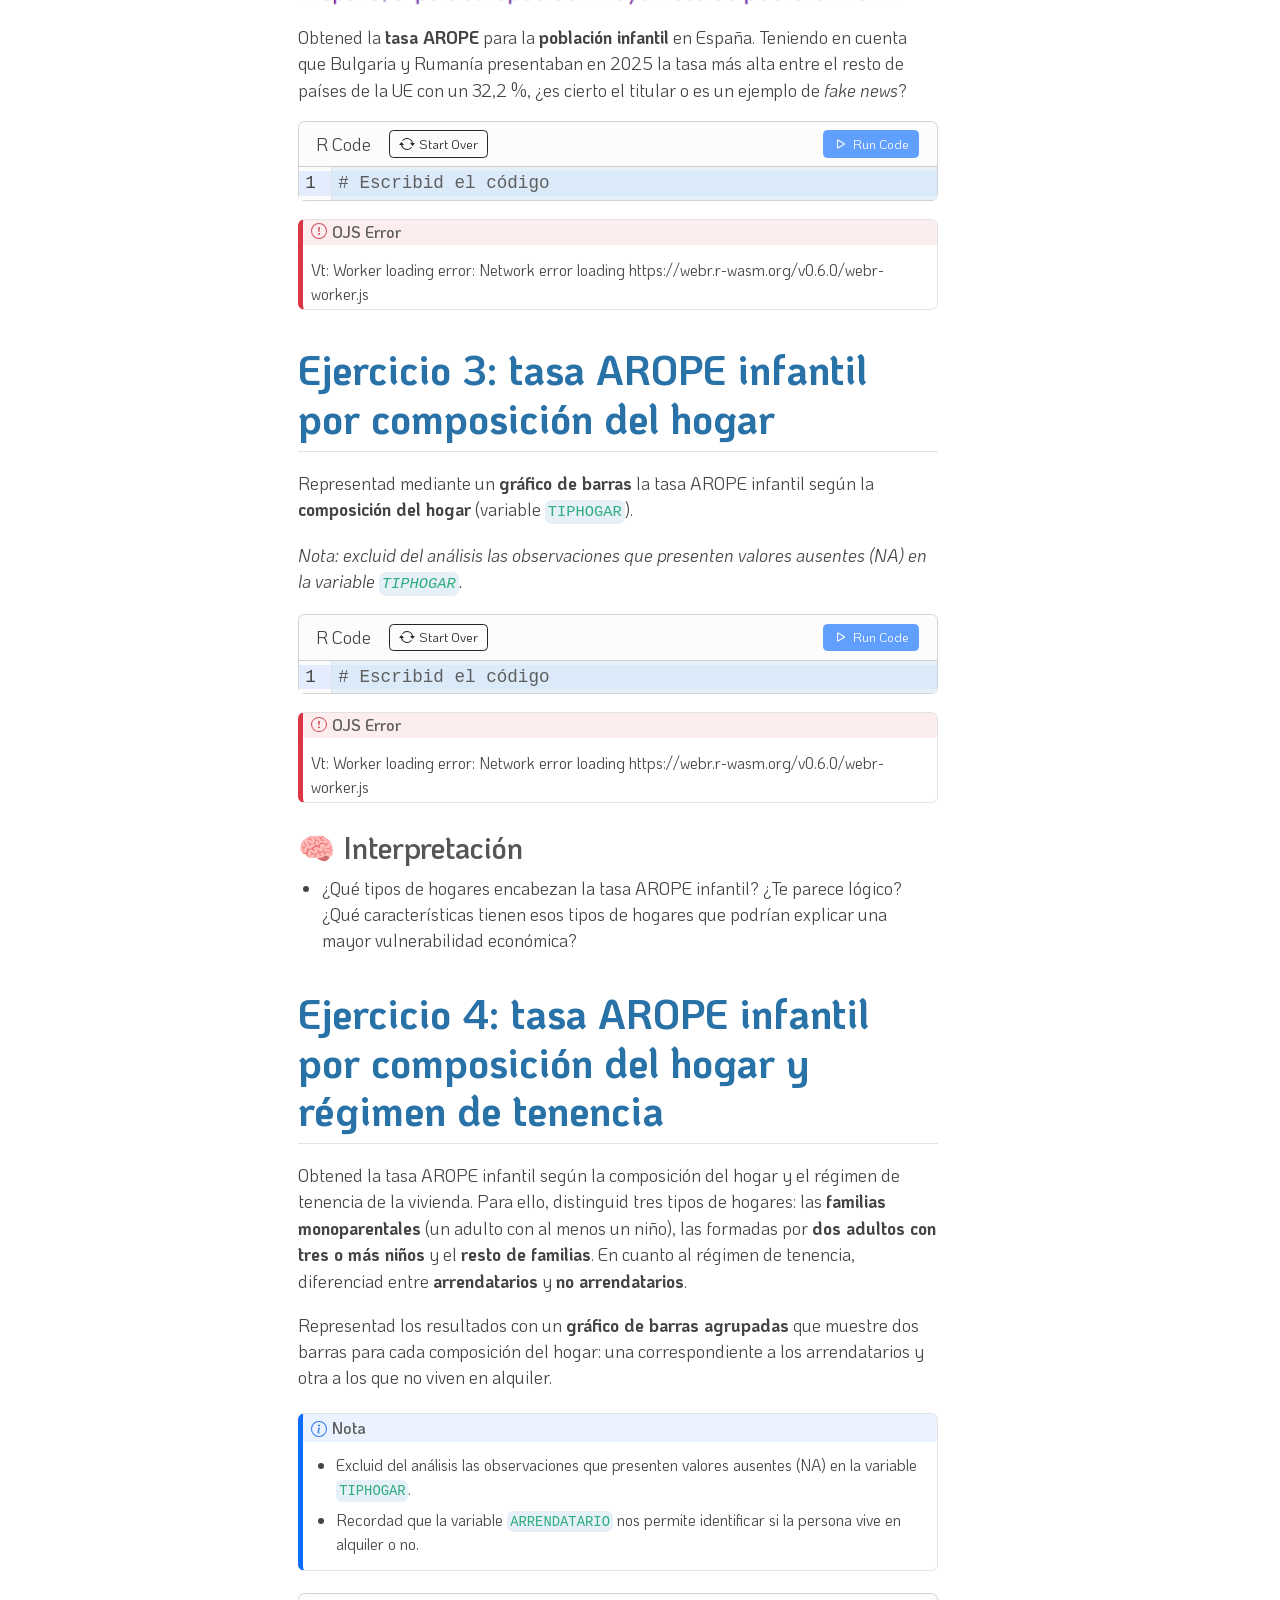
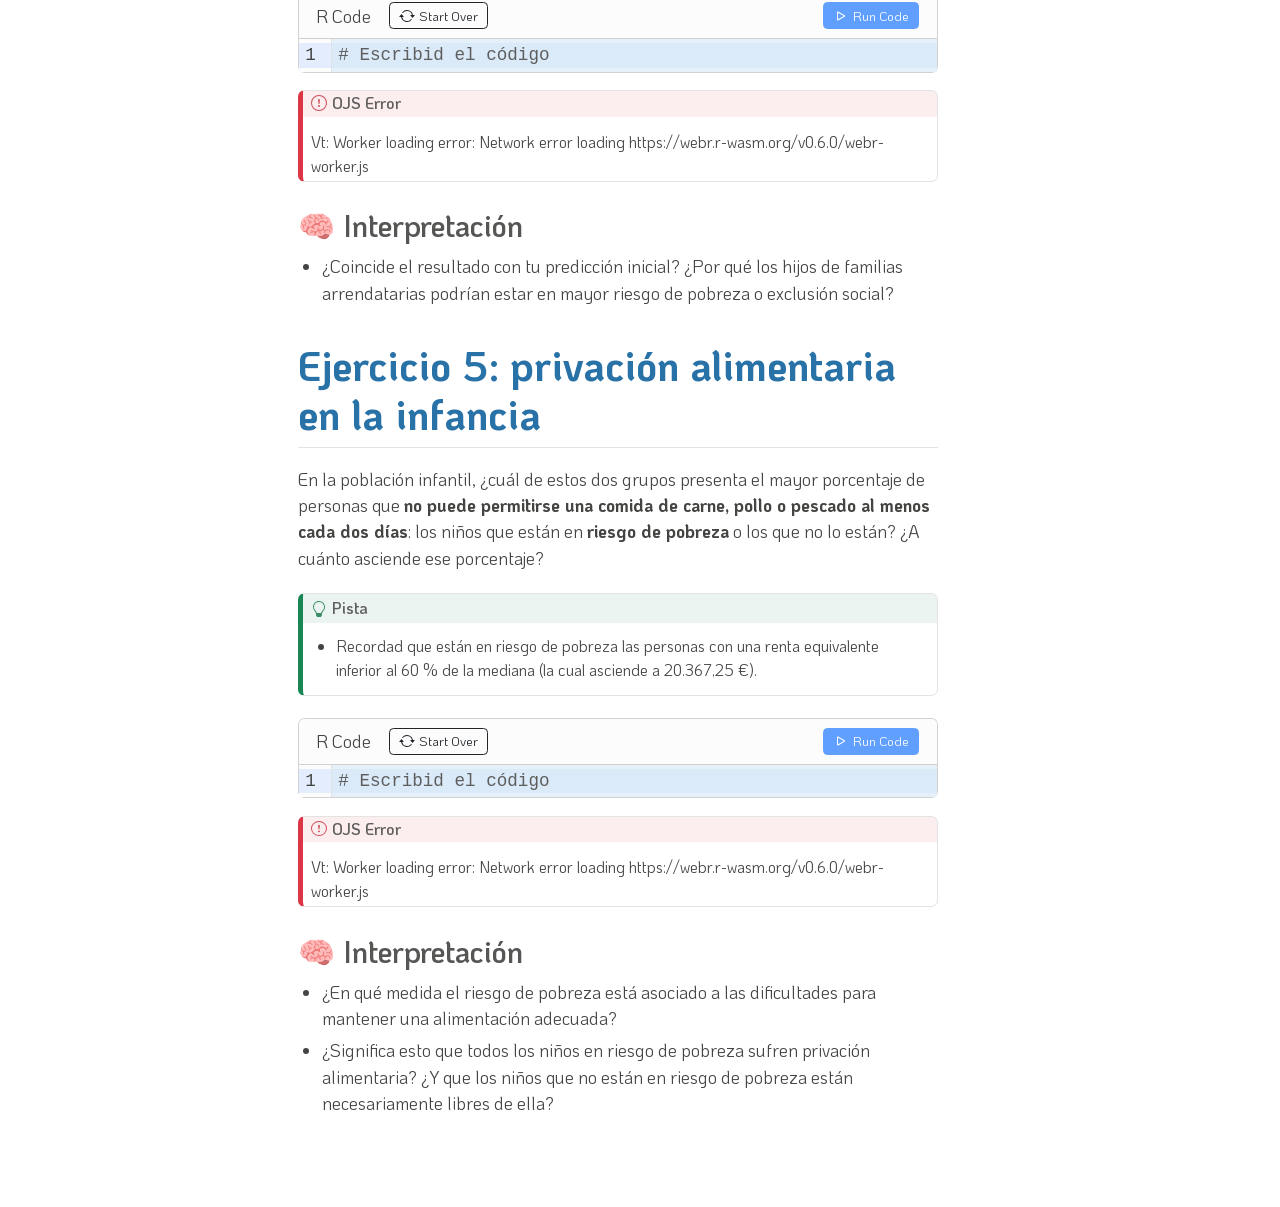
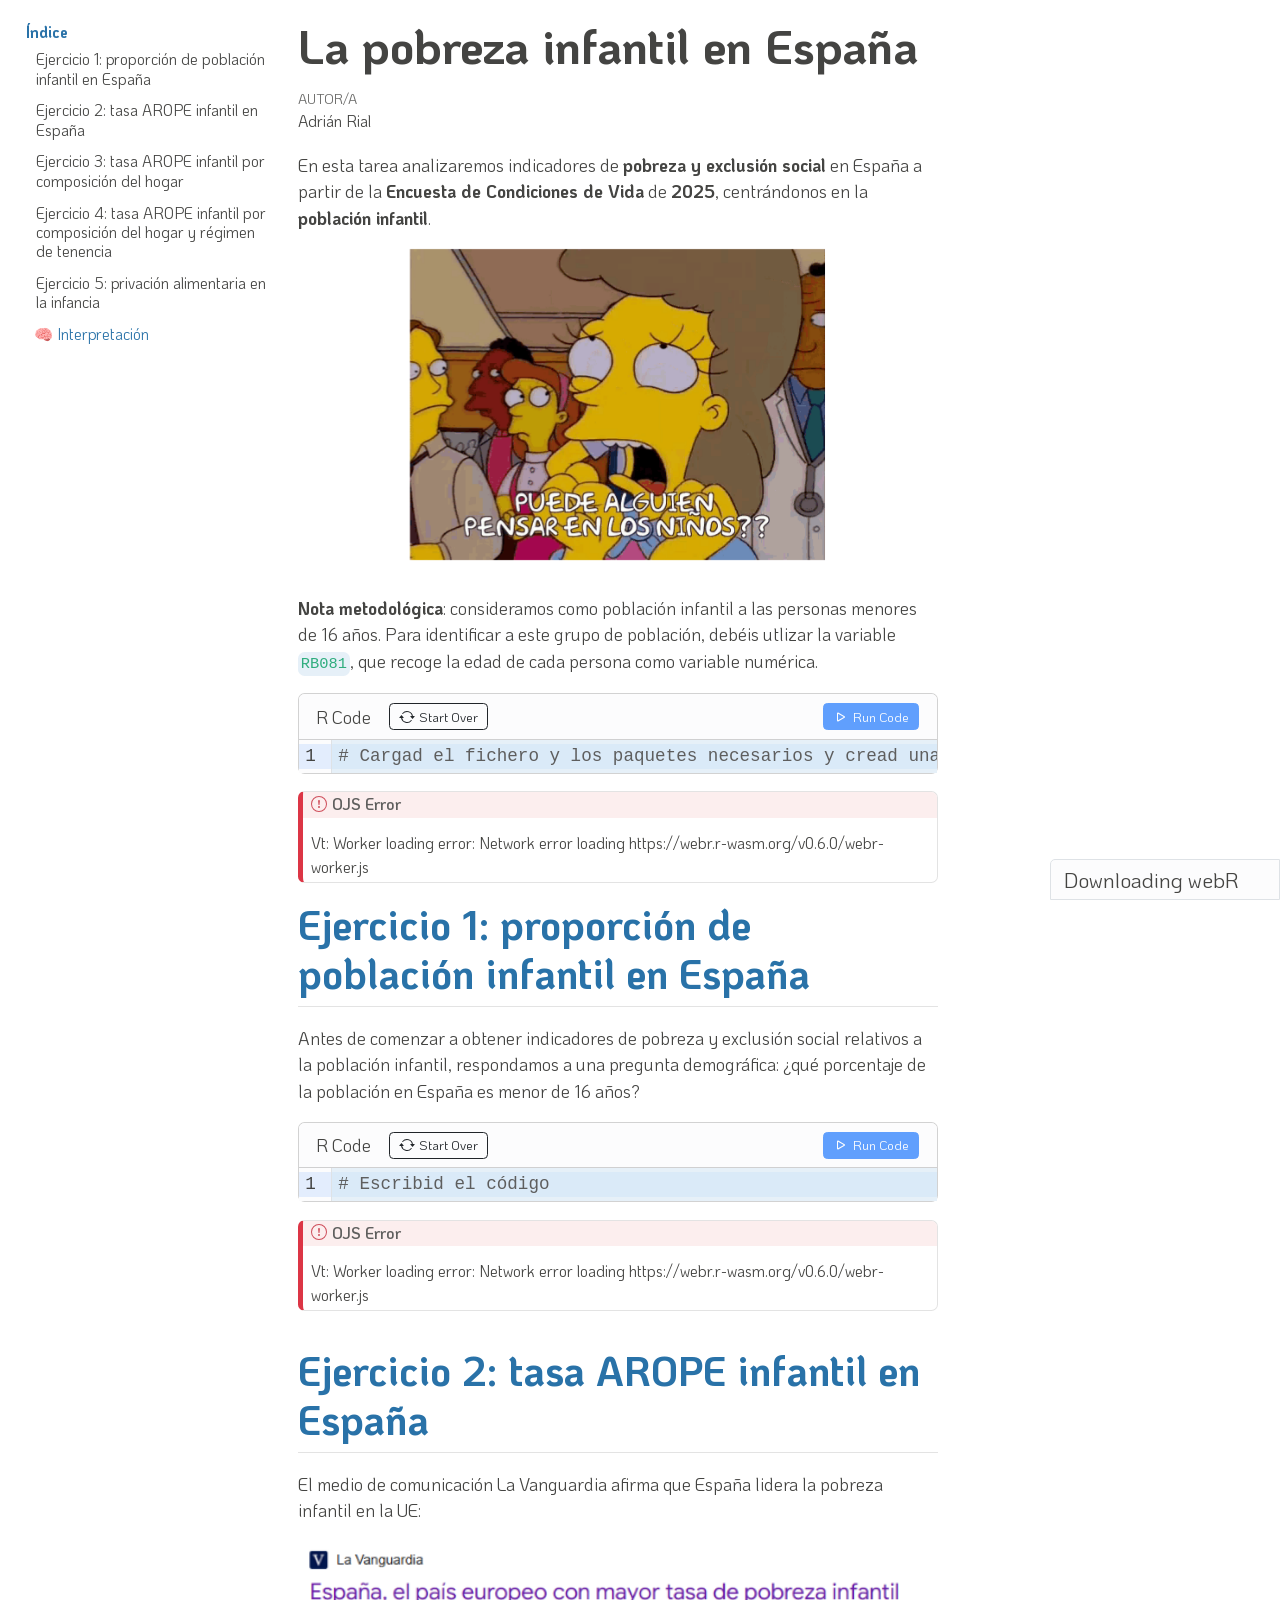
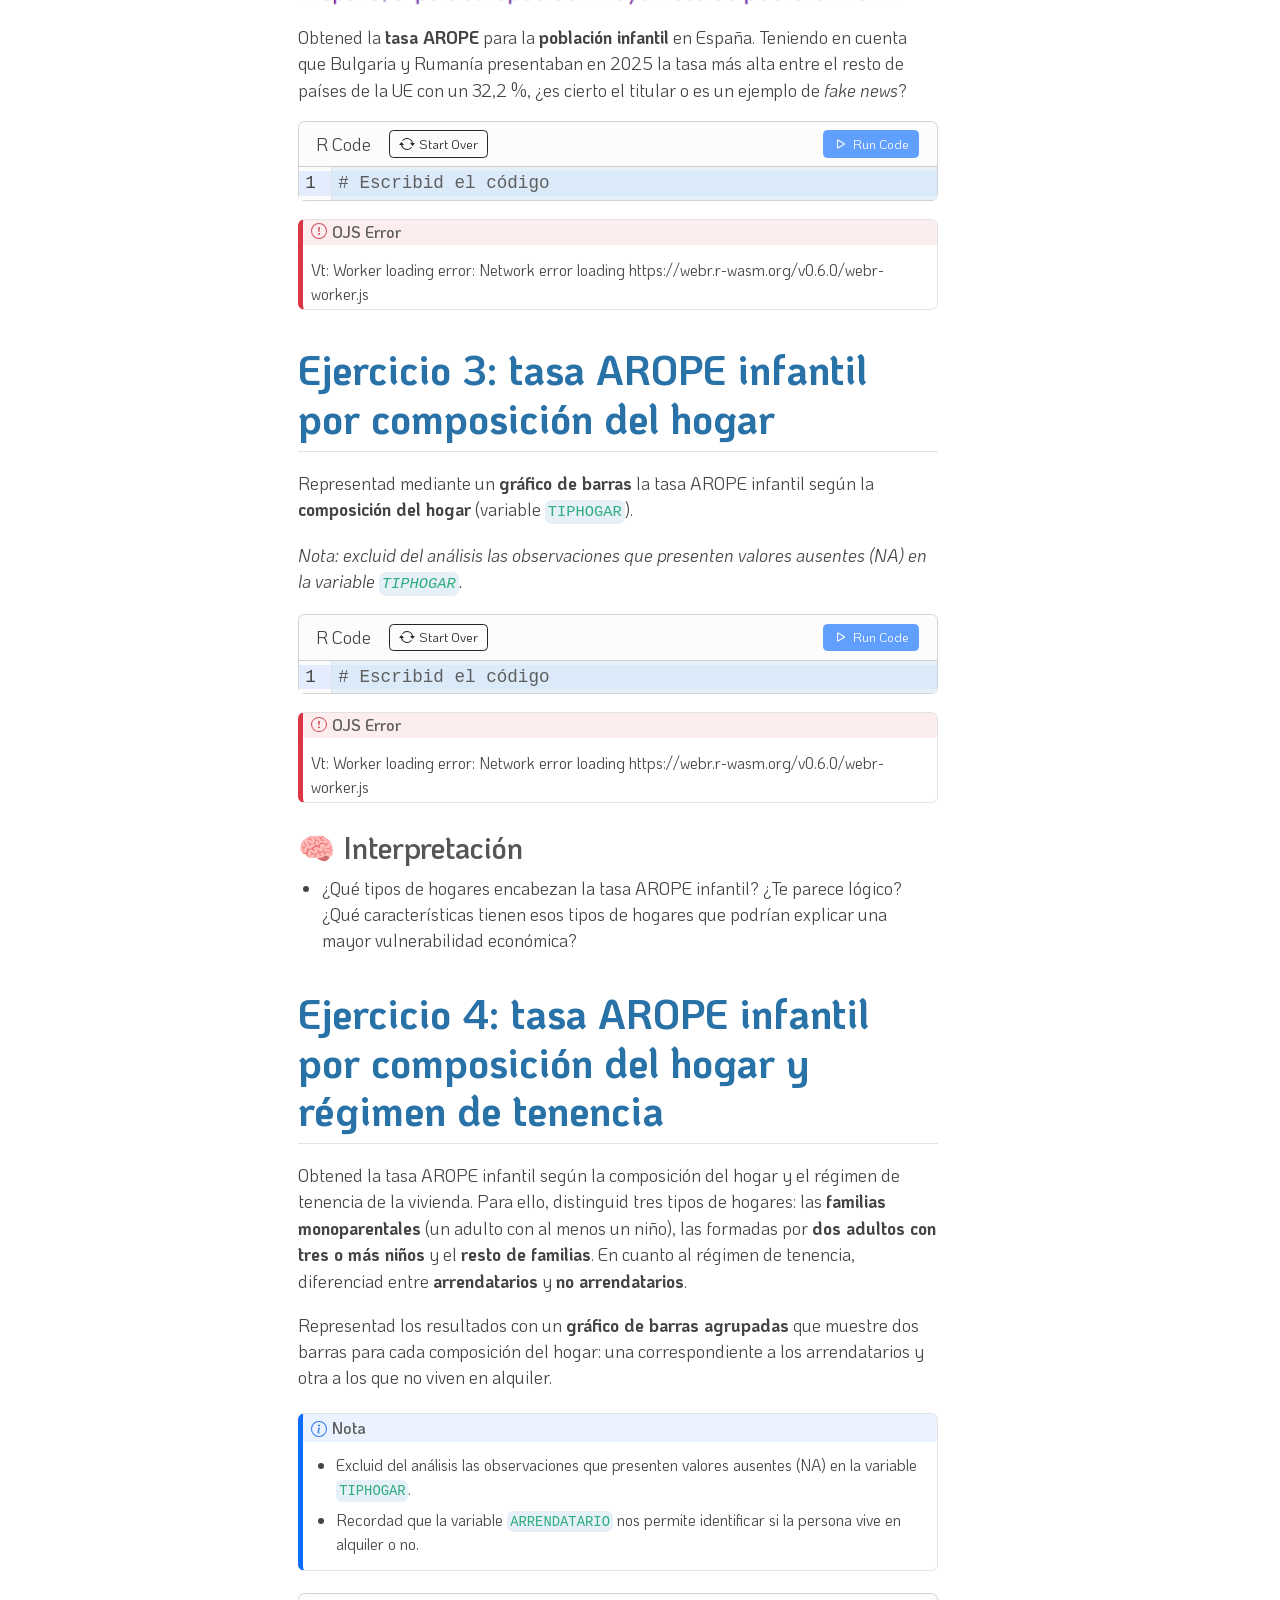
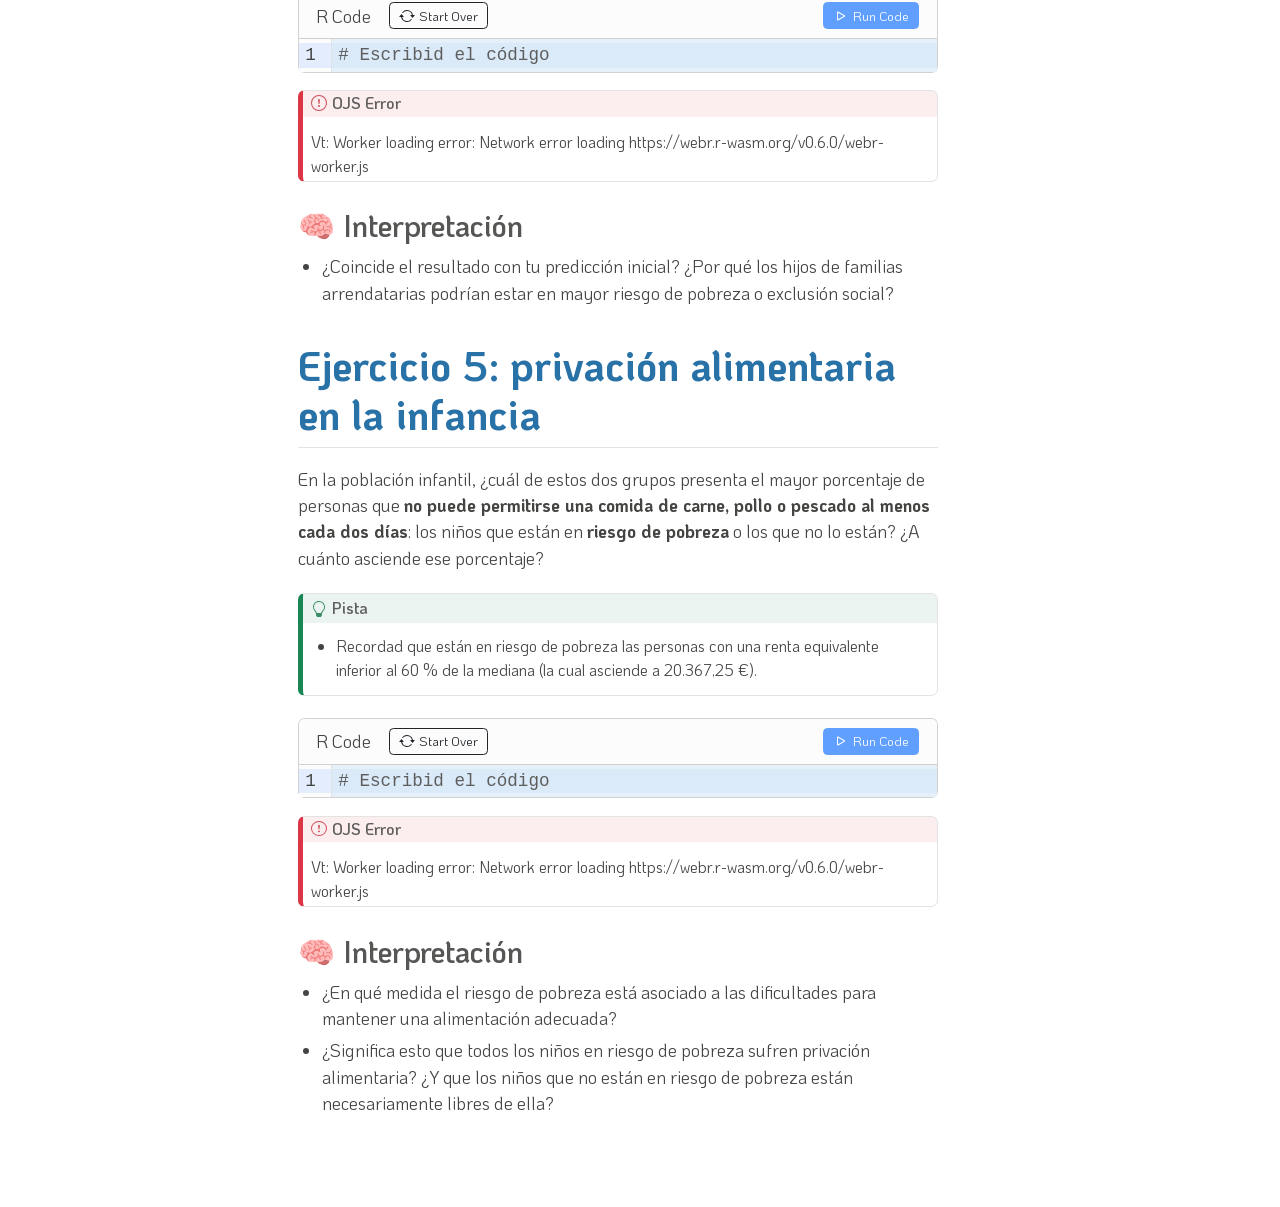
